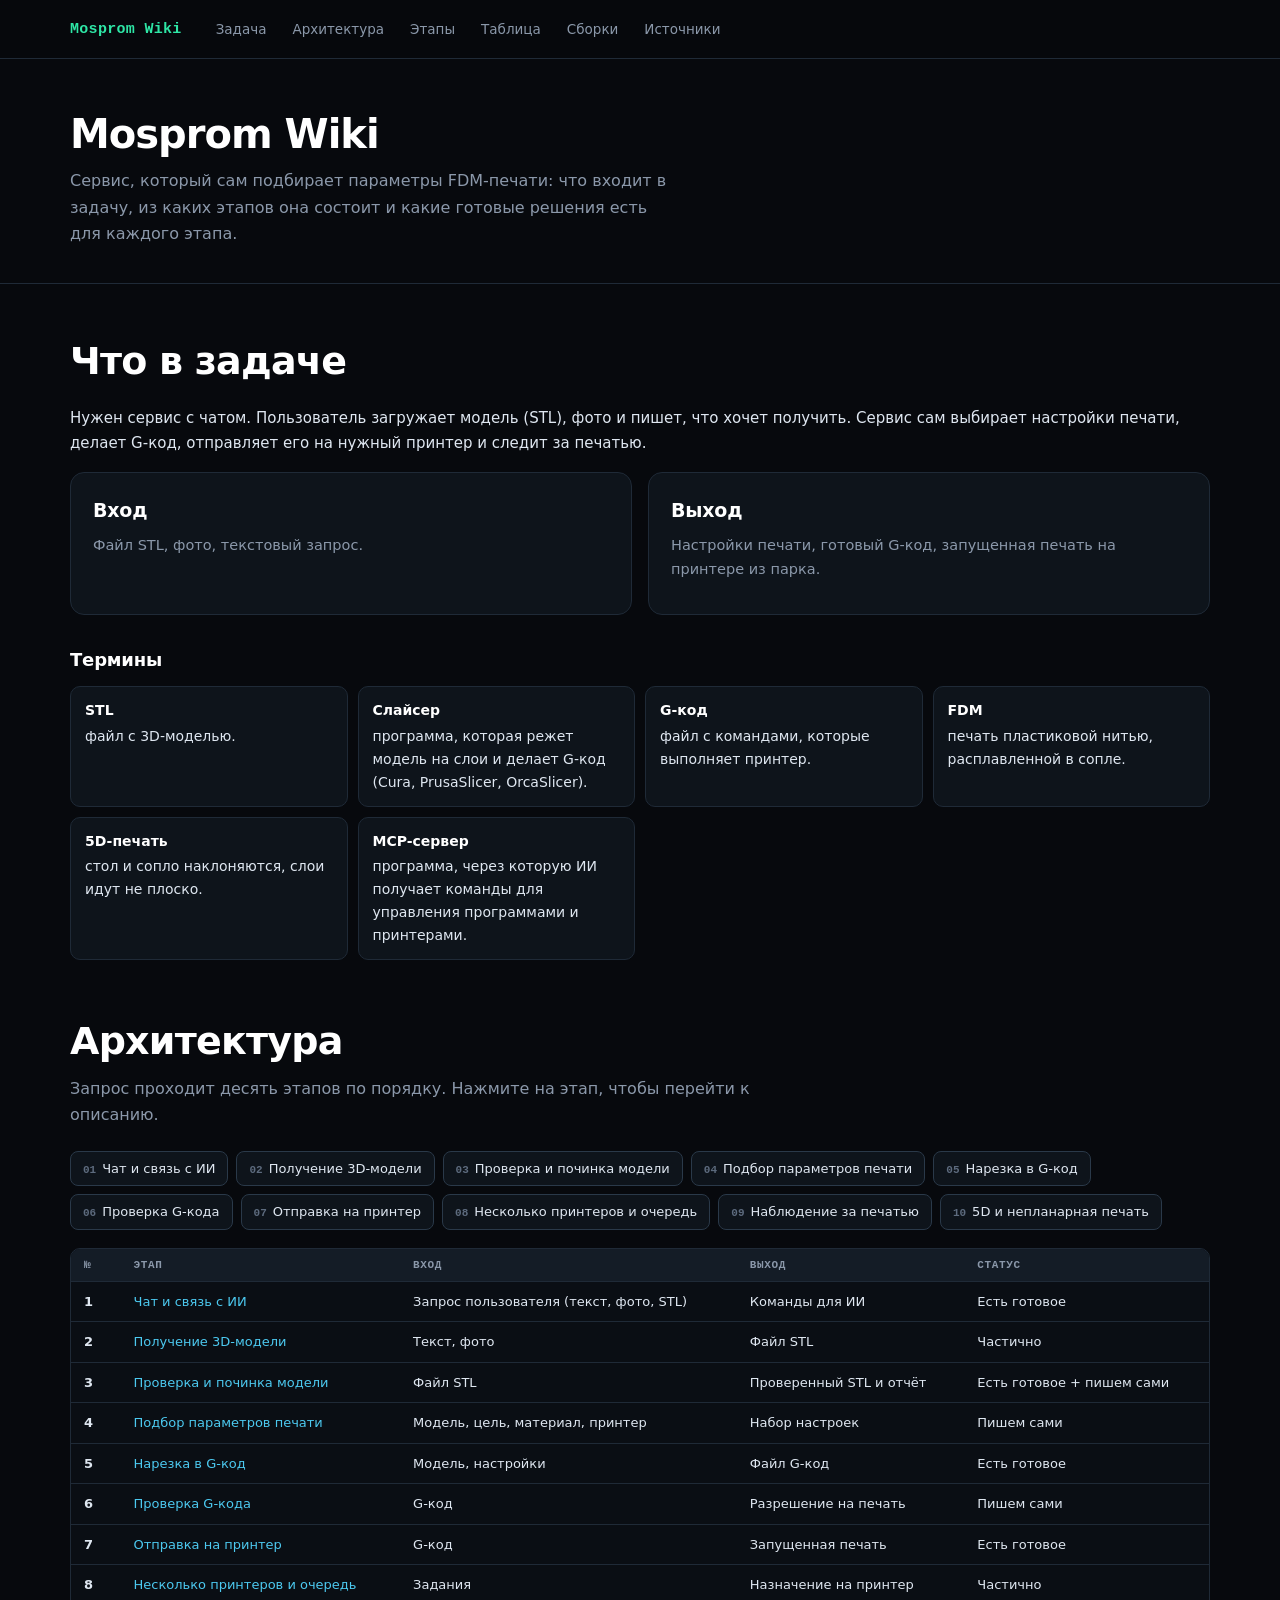
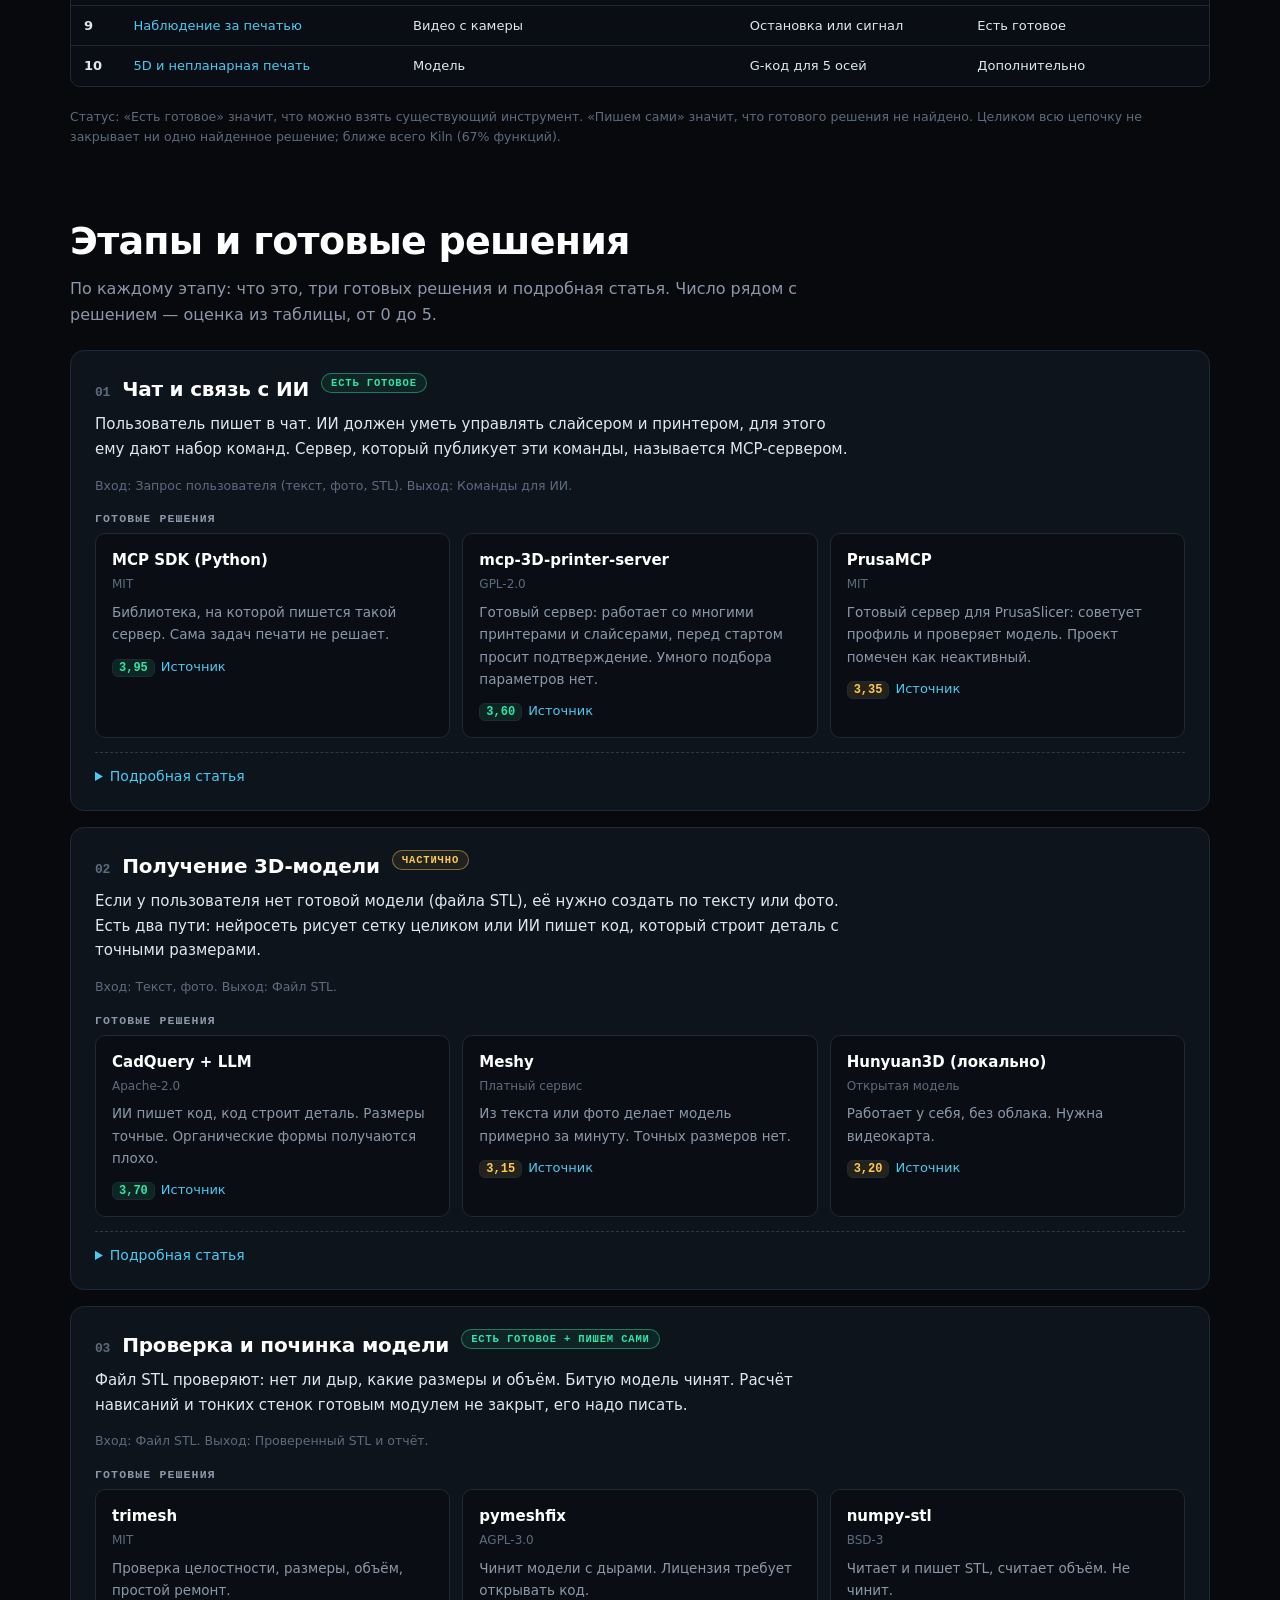
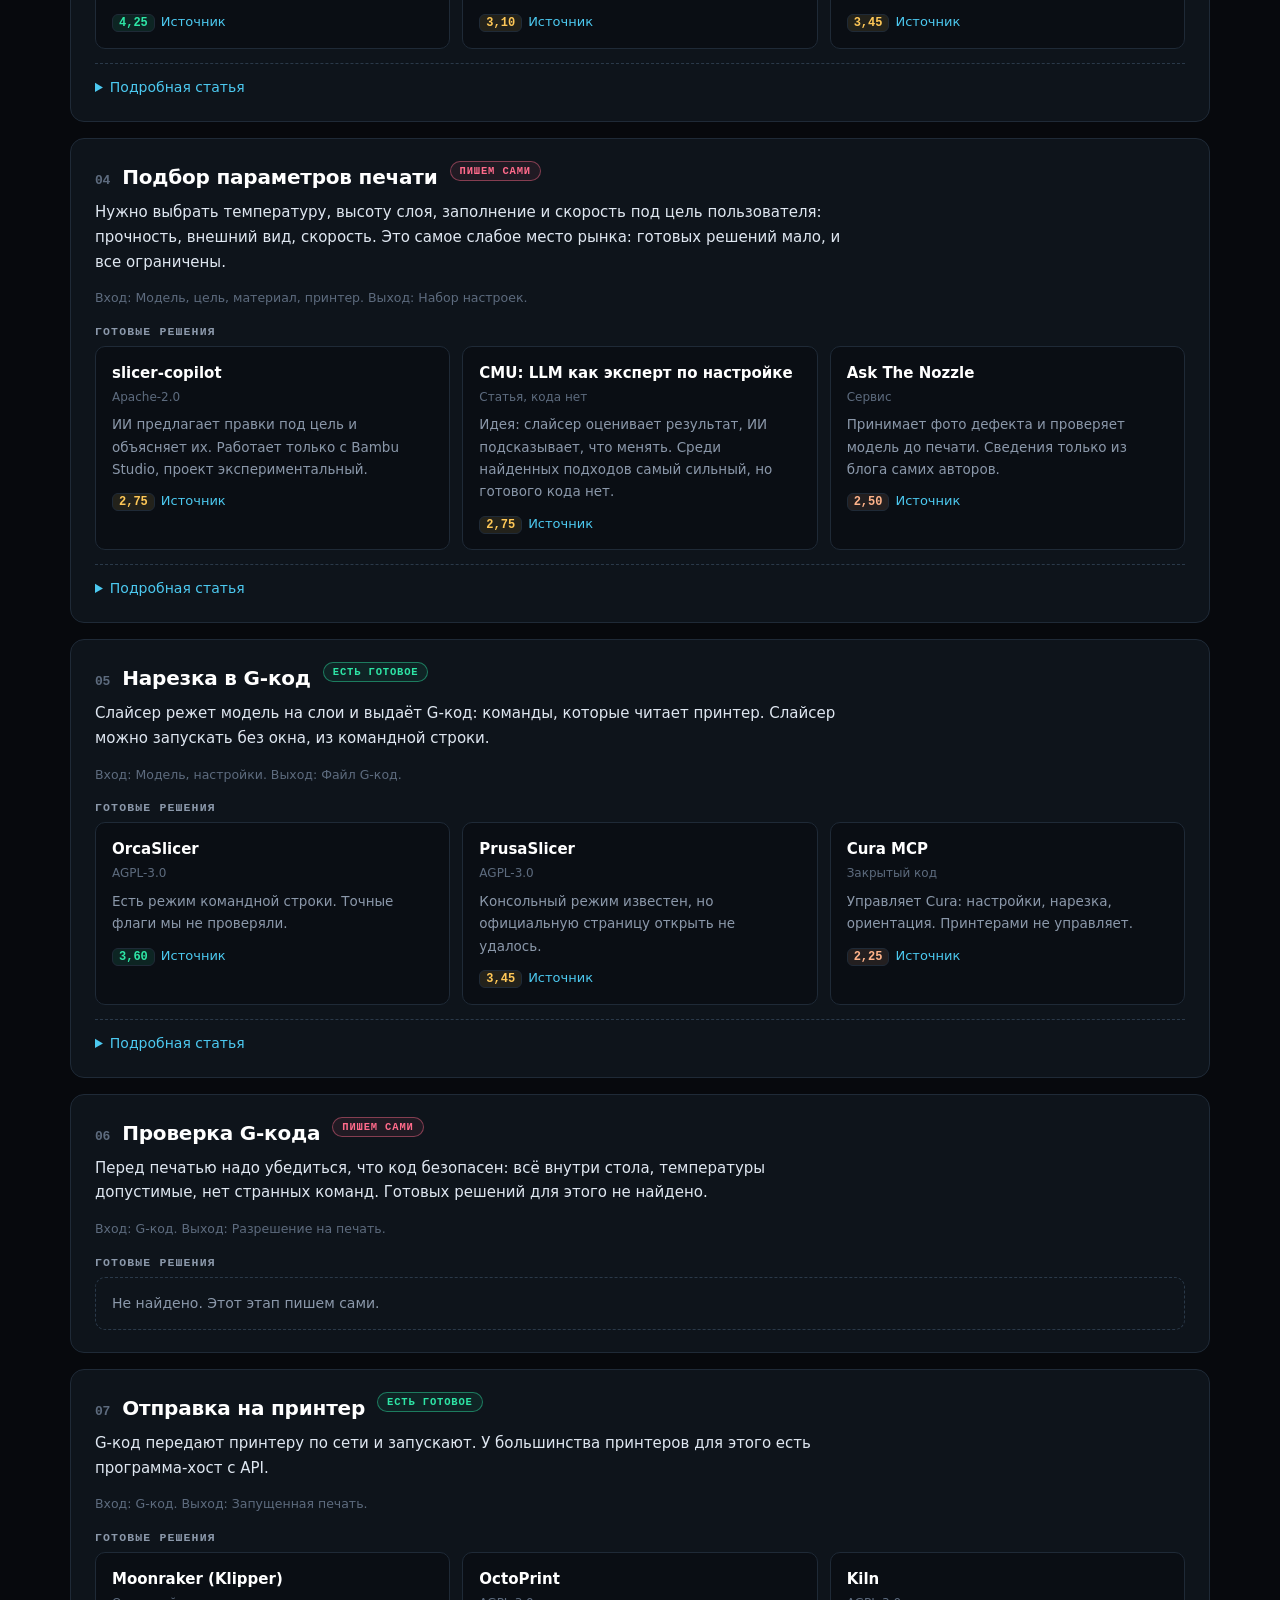
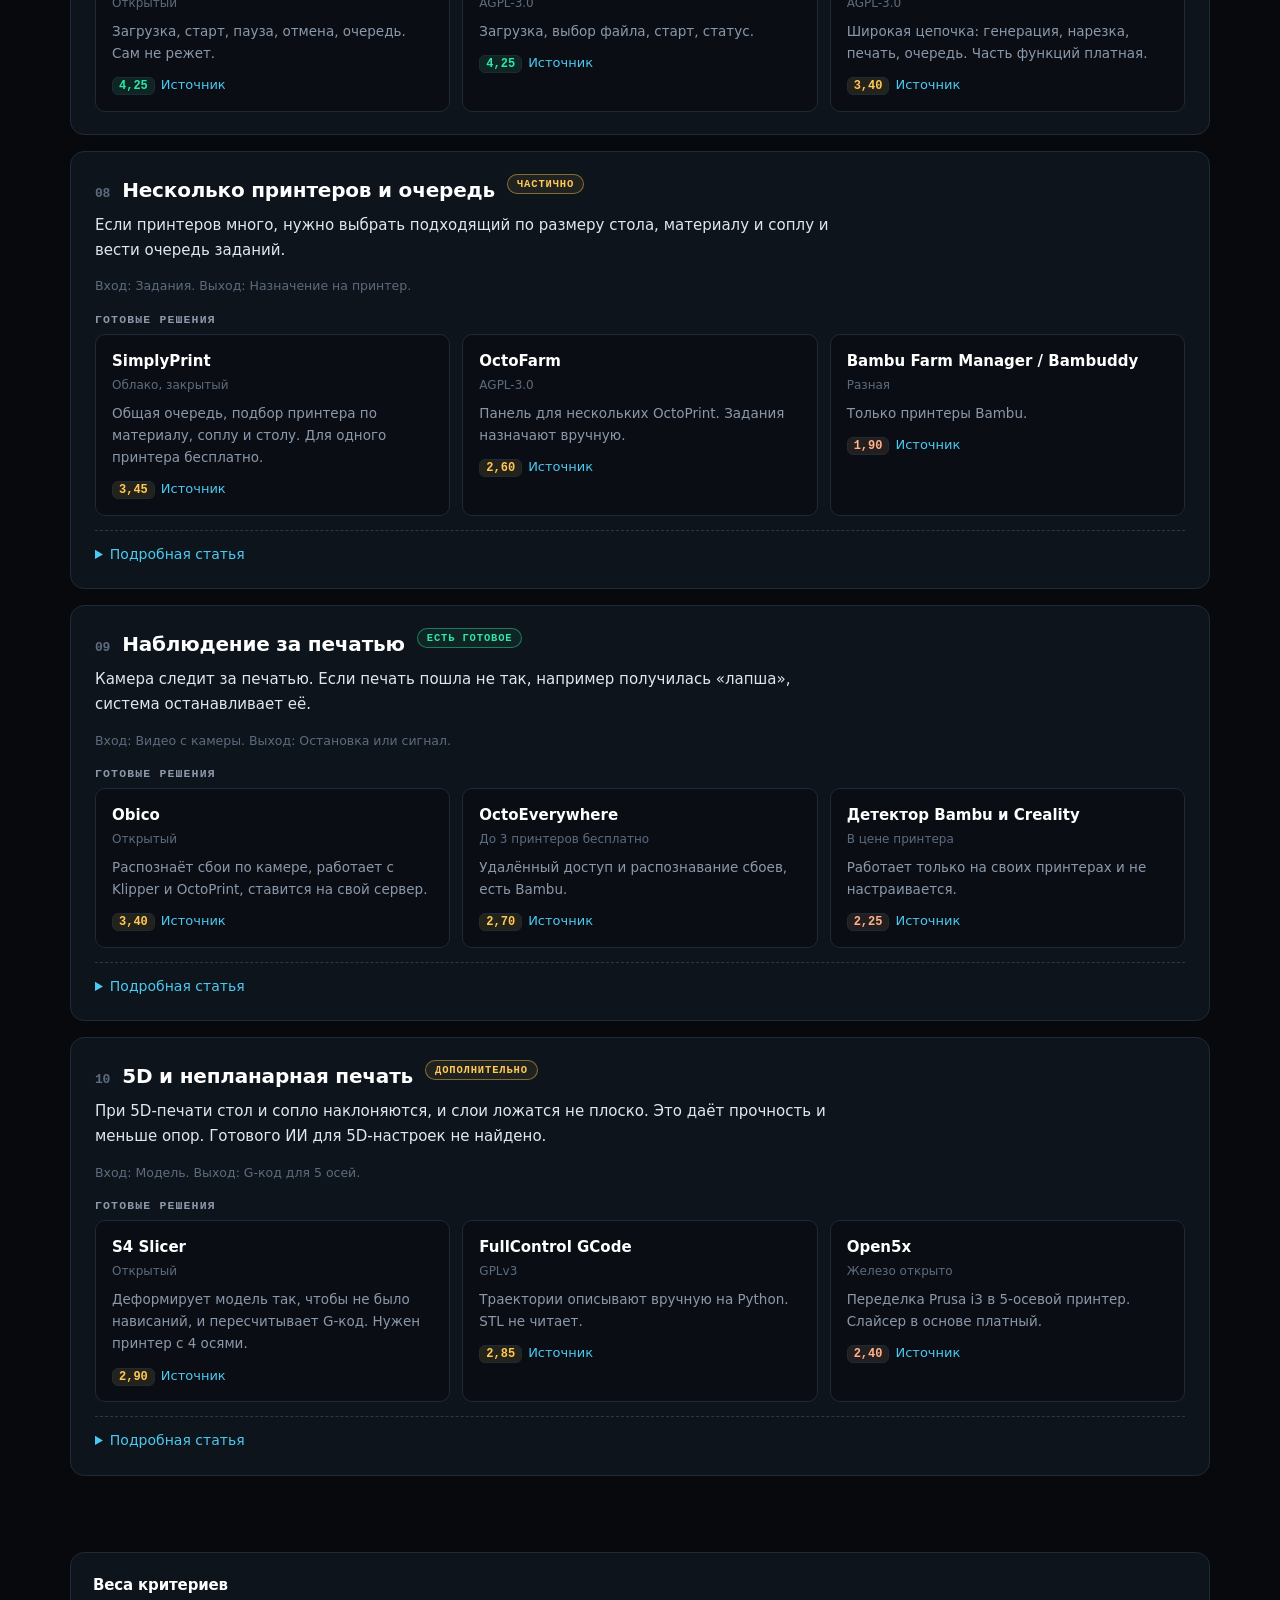
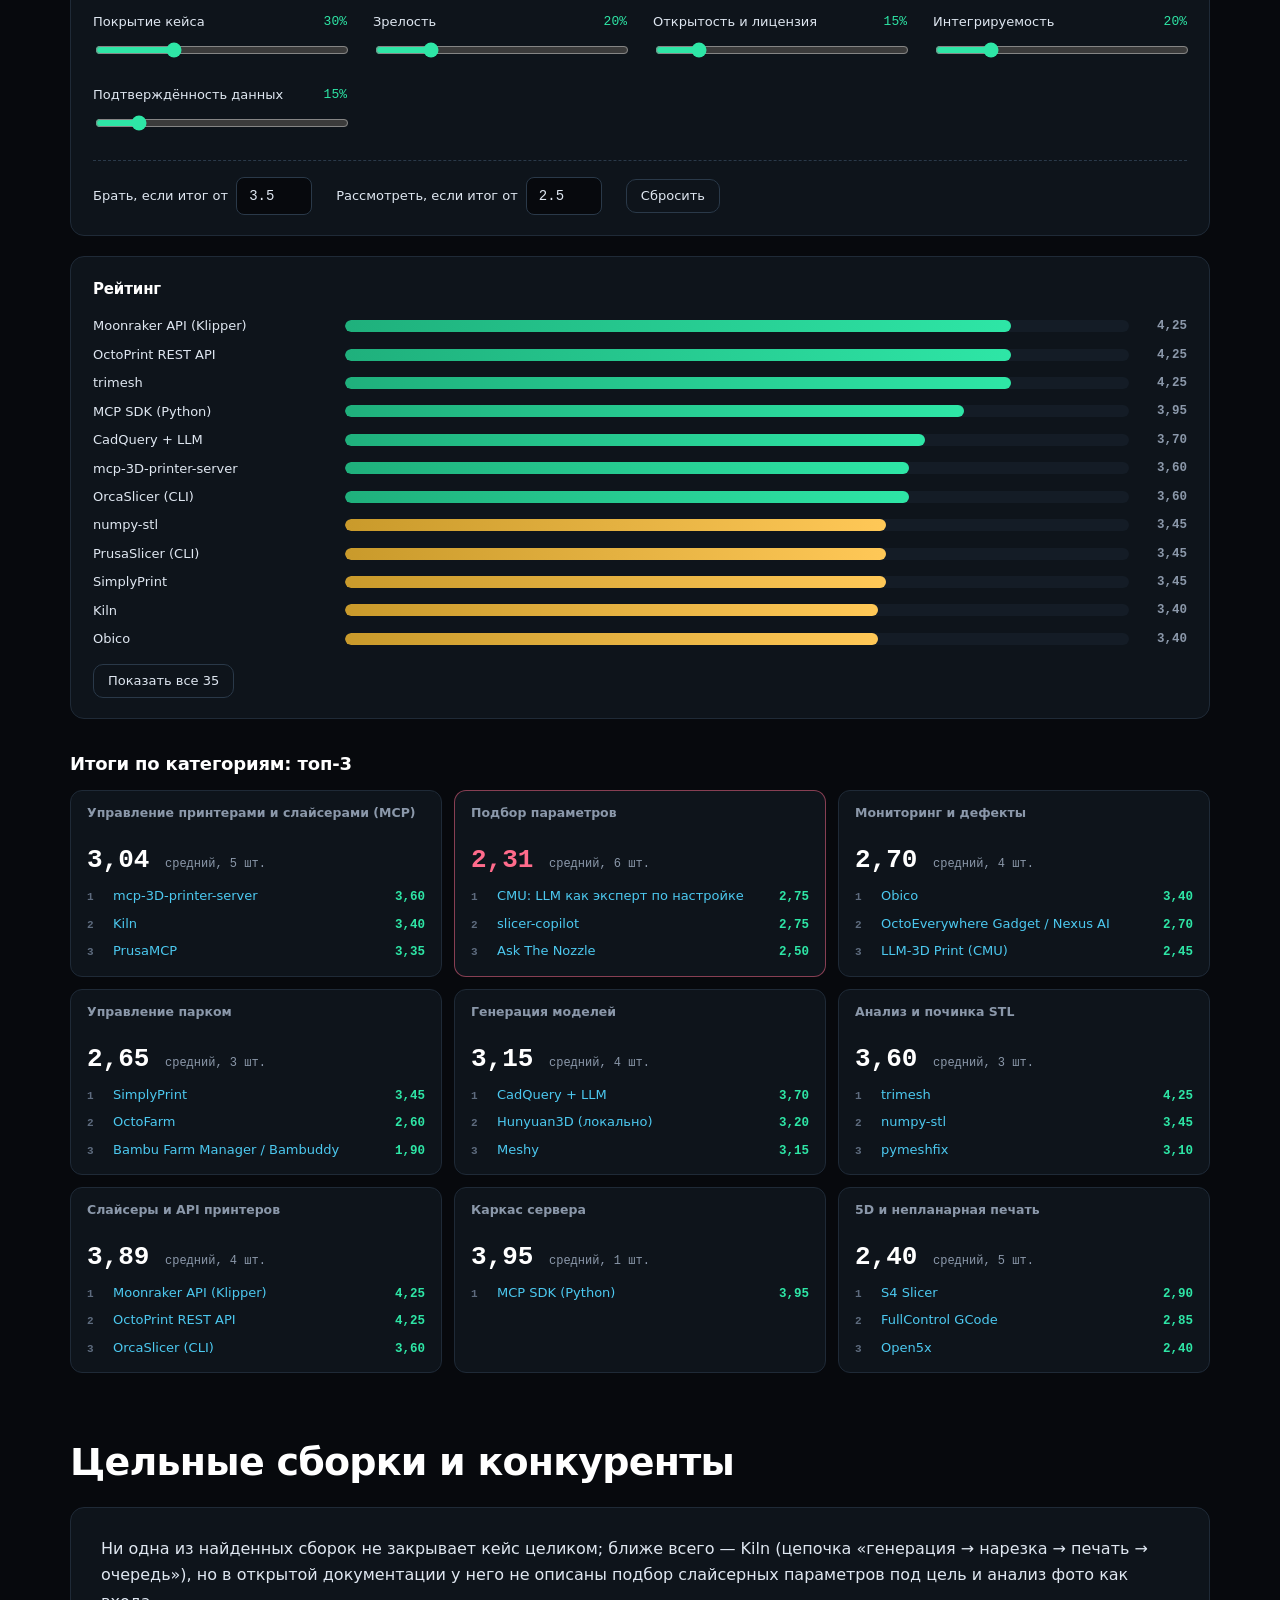
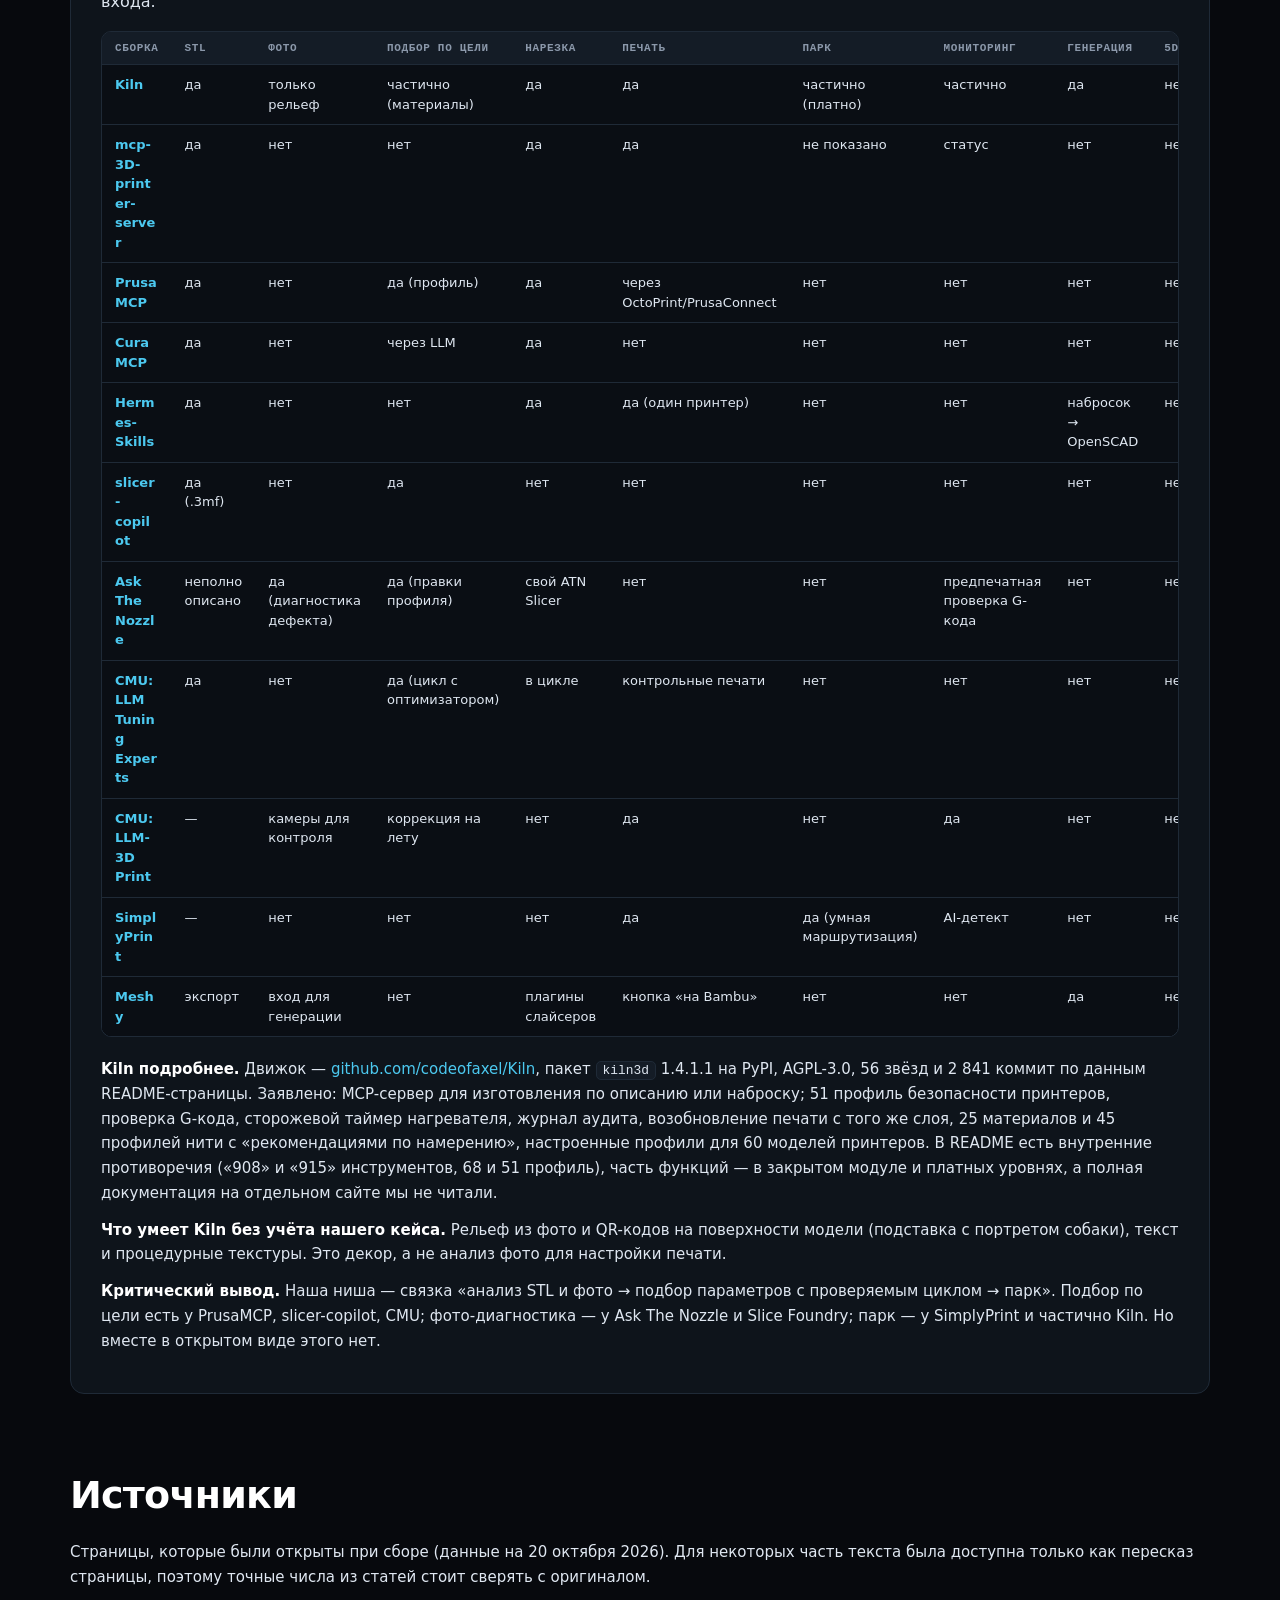
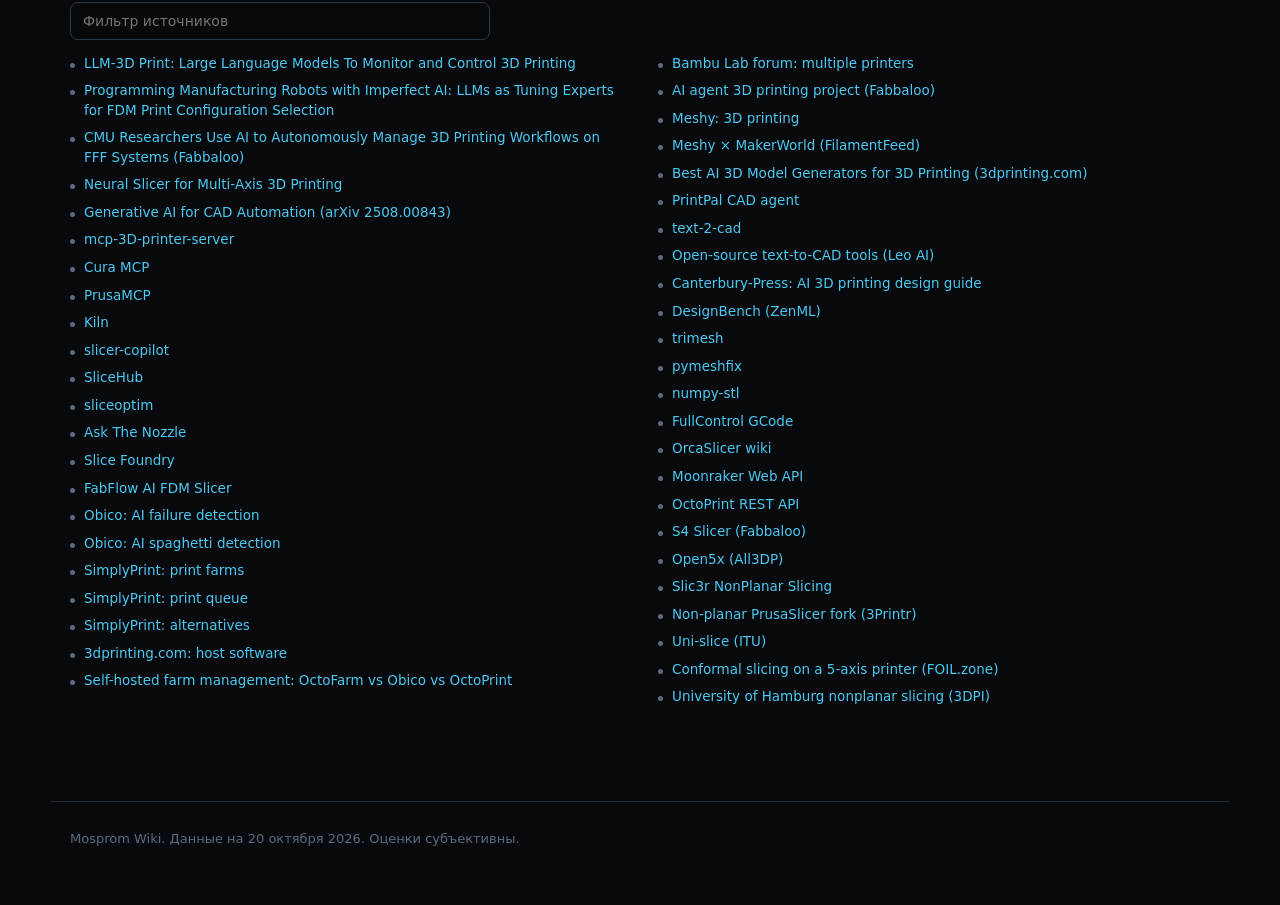
==== index.html @ bdfa7f0e "Add files via upload" ====
<!doctype html>
<html lang="ru"><head><meta charset="utf-8"><meta name="viewport" content="width=device-width,initial-scale=1">
<title>Mosprom Wiki</title>
<meta name="description" content="Mosprom Wiki: этапы ИИ-сервиса подбора параметров FDM-печати, готовые решения и сравнение.">
<meta name="theme-color" content="#07090d">
<link rel="icon" href="data:image/svg+xml,%3Csvg xmlns='http://www.w3.org/2000/svg' viewBox='0 0 32 32'%3E%3Crect width='32' height='32' rx='7' fill='%2307090d'/%3E%3Cpath d='M8 22l8-14 8 14z' fill='none' stroke='%232ee6a6' stroke-width='2.5'/%3E%3C/svg%3E">
<link rel="stylesheet" href="style.css"></head><body>
<a class="skip" href="#main">К содержимому</a>
<header class="top"><div class="top-in"><a class="logo" href="#top">Mosprom Wiki</a><nav aria-label="Разделы"><a href="#task">Задача</a><a href="#arch">Архитектура</a><a href="#stages">Этапы</a><a href="#compare">Таблица</a><a href="#builds">Сборки</a><a href="#sources">Источники</a></nav></div></header>
<div class="hero" id="top"><div class="hero-in"><h1>Mosprom Wiki</h1><p class="sub">Сервис, который сам подбирает параметры FDM-печати: что входит в задачу, из каких этапов она состоит и какие готовые решения есть для каждого этапа.</p></div></div>
<main id="main">
<section class="blk" id="task"><div class="sh"><h2>Что в задаче</h2></div>
<p>Нужен сервис с чатом. Пользователь загружает модель (STL), фото и пишет, что хочет получить. Сервис сам выбирает настройки печати, делает G-код, отправляет его на нужный принтер и следит за печатью.</p>
<div class="grid g2" style="margin:16px 0">
<div class="card"><h3>Вход</h3><p>Файл STL, фото, текстовый запрос.</p></div>
<div class="card"><h3>Выход</h3><p>Настройки печати, готовый G-код, запущенная печать на принтере из парка.</p></div></div>
<h3>Термины</h3>
<div class="terms"><div><b>STL</b>файл с 3D-моделью.</div><div><b>Слайсер</b>программа, которая режет модель на слои и делает G-код (Cura, PrusaSlicer, OrcaSlicer).</div><div><b>G-код</b>файл с командами, которые выполняет принтер.</div><div><b>FDM</b>печать пластиковой нитью, расплавленной в сопле.</div><div><b>5D-печать</b>стол и сопло наклоняются, слои идут не плоско.</div><div><b>MCP-сервер</b>программа, через которую ИИ получает команды для управления программами и принтерами.</div></div></section>
<section class="blk" id="arch"><div class="sh"><h2>Архитектура</h2><p>Запрос проходит десять этапов по порядку. Нажмите на этап, чтобы перейти к описанию.</p></div>
<div class="flow2"><a href="#s1"><span>01</span>Чат и связь с ИИ</a><a href="#s2"><span>02</span>Получение 3D-модели</a><a href="#s3"><span>03</span>Проверка и починка модели</a><a href="#s4"><span>04</span>Подбор параметров печати</a><a href="#s5"><span>05</span>Нарезка в G-код</a><a href="#s6"><span>06</span>Проверка G-кода</a><a href="#s7"><span>07</span>Отправка на принтер</a><a href="#s8"><span>08</span>Несколько принтеров и очередь</a><a href="#s9"><span>09</span>Наблюдение за печатью</a><a href="#s10"><span>10</span>5D и непланарная печать</a></div>
<div class="tw"><table><thead><tr><th>№</th><th>Этап</th><th>Вход</th><th>Выход</th><th>Статус</th></tr></thead><tbody><tr><td>1</td><td><a href="#s1">Чат и связь с ИИ</a></td><td>Запрос пользователя (текст, фото, STL)</td><td>Команды для ИИ</td><td class="st">Есть готовое</td></tr><tr><td>2</td><td><a href="#s2">Получение 3D-модели</a></td><td>Текст, фото</td><td>Файл STL</td><td class="st">Частично</td></tr><tr><td>3</td><td><a href="#s3">Проверка и починка модели</a></td><td>Файл STL</td><td>Проверенный STL и отчёт</td><td class="st">Есть готовое + пишем сами</td></tr><tr><td>4</td><td><a href="#s4">Подбор параметров печати</a></td><td>Модель, цель, материал, принтер</td><td>Набор настроек</td><td class="st">Пишем сами</td></tr><tr><td>5</td><td><a href="#s5">Нарезка в G-код</a></td><td>Модель, настройки</td><td>Файл G-код</td><td class="st">Есть готовое</td></tr><tr><td>6</td><td><a href="#s6">Проверка G-кода</a></td><td>G-код</td><td>Разрешение на печать</td><td class="st">Пишем сами</td></tr><tr><td>7</td><td><a href="#s7">Отправка на принтер</a></td><td>G-код</td><td>Запущенная печать</td><td class="st">Есть готовое</td></tr><tr><td>8</td><td><a href="#s8">Несколько принтеров и очередь</a></td><td>Задания</td><td>Назначение на принтер</td><td class="st">Частично</td></tr><tr><td>9</td><td><a href="#s9">Наблюдение за печатью</a></td><td>Видео с камеры</td><td>Остановка или сигнал</td><td class="st">Есть готовое</td></tr><tr><td>10</td><td><a href="#s10">5D и непланарная печать</a></td><td>Модель</td><td>G-код для 5 осей</td><td class="st">Дополнительно</td></tr></tbody></table></div>
<p class="hint">Статус: «Есть готовое» значит, что можно взять существующий инструмент. «Пишем сами» значит, что готового решения не найдено. Целиком всю цепочку не закрывает ни одно найденное решение; ближе всего Kiln (67% функций).</p></section>
<section class="blk" id="stages"><div class="sh"><h2>Этапы и готовые решения</h2><p>По каждому этапу: что это, три готовых решения и подробная статья. Число рядом с решением — оценка из таблицы, от 0 до 5.</p></div><article class="stage" id="s1"><h3><span class="n">01</span>Чат и связь с ИИ <span class="badge b-take">Есть готовое</span></h3><p class="what">Пользователь пишет в чат. ИИ должен уметь управлять слайсером и принтером, для этого ему дают набор команд. Сервер, который публикует эти команды, называется MCP-сервером.</p><p class="hint">Вход: Запрос пользователя (текст, фото, STL). Выход: Команды для ИИ.</p><h4>Готовые решения</h4><div class="sol"><div><b>MCP SDK (Python)</b><span class="lic">MIT</span><p>Библиотека, на которой пишется такой сервер. Сама задач печати не решает.</p><span class="sc sc4">3,95</span><a href="https://pypi.org/project/mcp/" target="_blank" rel="noopener noreferrer">Источник</a></div><div><b>mcp-3D-printer-server</b><span class="lic">GPL-2.0</span><p>Готовый сервер: работает со многими принтерами и слайсерами, перед стартом просит подтверждение. Умного подбора параметров нет.</p><span class="sc sc4">3,60</span><a href="https://mcpservers.org/ru/servers/DMontgomery40/mcp-3D-printer-server" target="_blank" rel="noopener noreferrer">Источник</a></div><div><b>PrusaMCP</b><span class="lic">MIT</span><p>Готовый сервер для PrusaSlicer: советует профиль и проверяет модель. Проект помечен как неактивный.</p><span class="sc sc3">3,35</span><a href="https://glama.ai/mcp/servers/Noosbai/PrusaMCP" target="_blank" rel="noopener noreferrer">Источник</a></div></div><details><summary>Подробная статья</summary><div class="art"><p>Готовые MCP-серверы уже умеют «дать ИИ руки»: запускать слайсер и командовать принтером. Решения о параметрах при этом принимает подключённая LLM, а не сам сервер (исключение — PrusaMCP с функцией рекомендации профиля).</p>
<div class="tw"><table>
<thead>
<tr>
<th>Проект</th>
<th>Что делает</th>
<th>Принтеры и слайсеры</th>
<th>Лицензия и зрелость</th>
</tr>
</thead>
<tbody>
<tr>
<td><a href="https://mcpservers.org/ru/servers/DMontgomery40/mcp-3D-printer-server" target="_blank" rel="noopener noreferrer">mcp-3D-printer-server</a></td>
<td>Инструменты: статус принтера, загрузка G-кода, старт и отмена печати, температура, <code>slice_stl</code>, <code>print_3mf</code>, простые правки STL (<code>scale_stl</code>, <code>lay_flat</code>). Перед стартом печати и нагревом требует подтверждения человека</td>
<td>OctoPrint, Klipper/Moonraker, Bambu Lab (больше всего проверен), PrusaLink, Duet, Repetier, Creality; PrusaSlicer, Slic3r, OrcaSlicer, CuraEngine, Bambu Studio</td>
<td>GPL-2.0, npm 1.2.12; тип принтера задаётся переменной, управление парком в описании не показано</td>
</tr>
<tr>
<td><a href="https://cdn.jsdelivr.net/gh/AuraFriday/cura_mcp@main/README.md" target="_blank" rel="noopener noreferrer">Cura MCP</a></td>
<td>Плагин, через который ИИ управляет Cura: загрузка и поворот моделей, настройки, нарезка, пакетная нарезка, сравнение времени, оптимизация ориентации, база истории печати. Есть сценарии с подтверждением</td>
<td>Только Cura (5.11+); принтер-бэкенды в README не перечислены</td>
<td>Проприетарная; требует отдельный MCP-Link; всё локально</td>
</tr>
<tr>
<td><a href="https://glama.ai/mcp/servers/Noosbai/PrusaMCP" target="_blank" rel="noopener noreferrer">PrusaMCP</a></td>
<td>17 инструментов: анализ сетки, проверка пригодности к печати, <code>recommend_profile</code> (по намерению, соплу, материалу с обоснованием каждой настройки), нарезка, постобработка G-кода, загрузка, обратная связь</td>
<td>Только PrusaSlicer; PLA, PETG, ABS, ASA, TPU, Nylon, PC; OctoPrint и PrusaConnect</td>
<td>MIT, v1.0.0 (февраль 2026); в каталоге помечен как неактивный (по пересказу); логика рекомендаций не раскрыта</td>
</tr>
<tr>
<td><a href="https://www.fabbaloo.com/news/ai-agent-3d-printing-project-shows-automated-printer-control" target="_blank" rel="noopener noreferrer">Hermes-Skills (Flashforge)</a></td>
<td>Навыки для агента Hermes: нарезка в OrcaSlicer, исправление проблем G-кода Flashforge, загрузка и запуск, учёт до 4 катушек; отдельный навык превращает наброски в OpenSCAD</td>
<td>Только Flashforge AD5X; один принтер, без очереди</td>
<td>Открытый, бесплатный, демо-проект (сентябрь 2026)</td>
</tr>
</tbody>
</table></div>
<p><strong>Как это устроено.</strong> Сервер публикует инструменты с описанием, LLM выбирает нужный и передаёт аргументы. Вызов <code>slice_stl</code> запускает консольный слайсер в фоне, а вызовы <code>start_print</code> и <code>get_printer_status</code> — API принтера (OctoPrint, Moonraker и др.). Нарезает модель именно слайсер; разные слайсеры дают разный G-код из-за разных алгоритмов и профилей.</p>
<p><strong>Что брать.</strong> <code>mcp-3D-printer-server</code> — база для связи с принтерами и слайсерами (но лицензия GPL: лучше запускать как отдельный сервис). PrusaMCP — пример того, как оформить рекомендацию профиля с объяснением. Cura MCP закрыт и привязан к рабочему столу — для серверной сборки не подходит.</p>
<p><strong>Ограничения.</strong> Автоматический подбор настроек под цель в этих серверах, кроме PrusaMCP, не описан; по печати на нескольких принтерах одновременно данных нет.</p></div></details></article><article class="stage" id="s2"><h3><span class="n">02</span>Получение 3D-модели <span class="badge b-part">Частично</span></h3><p class="what">Если у пользователя нет готовой модели (файла STL), её нужно создать по тексту или фото. Есть два пути: нейросеть рисует сетку целиком или ИИ пишет код, который строит деталь с точными размерами.</p><p class="hint">Вход: Текст, фото. Выход: Файл STL.</p><h4>Готовые решения</h4><div class="sol"><div><b>CadQuery + LLM</b><span class="lic">Apache-2.0</span><p>ИИ пишет код, код строит деталь. Размеры точные. Органические формы получаются плохо.</p><span class="sc sc4">3,70</span><a href="https://www.getleo.ai/blog/open-source-text-to-cad-tools-free" target="_blank" rel="noopener noreferrer">Источник</a></div><div><b>Meshy</b><span class="lic">Платный сервис</span><p>Из текста или фото делает модель примерно за минуту. Точных размеров нет.</p><span class="sc sc3">3,15</span><a href="https://www.meshy.ai/3d-printing" target="_blank" rel="noopener noreferrer">Источник</a></div><div><b>Hunyuan3D (локально)</b><span class="lic">Открытая модель</span><p>Работает у себя, без облака. Нужна видеокарта.</p><span class="sc sc3">3,20</span><a href="https://3dprinting.com/software-guides/ai-3d-model-generators/" target="_blank" rel="noopener noreferrer">Источник</a></div></div><details><summary>Подробная статья</summary><div class="art"><p>Есть два лагеря: меш-генераторы (быстрые, для фигурок, но без точных размеров) и «код → CAD» (LLM пишет OpenSCAD или CadQuery, точные размеры, но только простые детали). Для функциональных деталей подходит второй лагерь.</p>
<p><strong>Меш-генераторы (текст и фото → сетка)</strong></p>
<div class="tw"><table>
<thead>
<tr>
<th>Решение</th>
<th>Что умеет</th>
<th>Цена и лицензия</th>
<th>Заметки</th>
</tr>
</thead>
<tbody>
<tr>
<td><a href="https://www.meshy.ai/3d-printing" target="_blank" rel="noopener noreferrer">Meshy</a></td>
<td>Текст или фото → модель примерно за минуту; заявлены проверка герметичности и толщины стенок, авторемонт, разбиение крупных моделей, цвета для Bambu AMS; экспорт STL/3MF/OBJ; плагины для Bambu Studio, OrcaSlicer, Cura и др.</td>
<td>Бесплатные кредиты, платные планы (около $20/мес Pro по обзору); условия коммерческого использования в источниках противоречат друг другу</td>
<td>Маркетинг вендора; заявленные 97% проходят слайсер — цифра вендора</td>
</tr>
<tr>
<td><a href="https://filamentfeed.com/article/meshy-ai-text-to-3d-makerworld-june-2026" target="_blank" rel="noopener noreferrer">Bambu MakerWorld × Meshy</a></td>
<td>Описать объект или загрузить фото в браузере, получить модель за 30–60 с, скачать STL/3MF или отправить на принтер Bambu</td>
<td>Доступ из браузера</td>
<td>Масштаб произвольный, плохо для сопряжённых и подвижных деталей</td>
</tr>
<tr>
<td><a href="https://3dprinting.com/software-guides/ai-3d-model-generators/" target="_blank" rel="noopener noreferrer">Tripo, Rodin, Hunyuan3D, Sloyd, Luma Genie</a></td>
<td>Tripo: STL/3MF, около $12/мес при годовой оплате; Rodin: оплата за скачивание; Hunyuan3D — открытая, запускается локально на GPU; Sloyd — пресет для печати; Luma Genie — бесплатно, концепты</td>
<td>Цены приблизительные; бесплатные тарифы Meshy и Tripo — некоммерческие</td>
<td>Обзор отмечает: «почти ни одна не даёт модель без дочистки»: тонкие стенки, нет основания, масштаб произвольный</td>
</tr>
</tbody>
</table></div>
<p><strong>Код → CAD (LLM пишет скрипт модели)</strong></p>
<div class="tw"><table>
<thead>
<tr>
<th>Решение</th>
<th>Подход</th>
<th>Выход</th>
<th>Зрелость</th>
</tr>
</thead>
<tbody>
<tr>
<td><a href="https://printpal.io/resources/cad-agent-but-the-prompts-double" target="_blank" rel="noopener noreferrer">PrintPal CAD agent</a></td>
<td>Чат-агент пишет параметрический OpenSCAD (BOSL2, MCAD); заявлена проверка печатибельности</td>
<td>STL, 3MF, STEP</td>
<td>Промо-страница (2026-08-07), платный (кредиты); ограничения не названы</td>
</tr>
<tr>
<td><a href="https://github.com/roberto-ceraolo/text-2-cad" target="_blank" rel="noopener noreferrer">text-2-cad</a></td>
<td>LLM пишет OpenSCAD, необязательно RAG по документации</td>
<td>OpenSCAD-код</td>
<td>13 звёзд, 4 коммита; README: «наивная реализация», только простые формы</td>
</tr>
<tr>
<td><a href="https://zenml.io/llmops-database/llm-powered-3d-model-generation-for-3d-printing" target="_blank" rel="noopener noreferrer">DesignBench (разбор ZenML)</a></td>
<td>Несколько LLM (GPT-4o, Claude Sonnet 3.5, Llama 3.1 70B) параллельно пишут OpenSCAD</td>
<td>STL</td>
<td>Прототип 2024; автор называет пространственное мышление LLM «очень плохим»</td>
</tr>
<tr>
<td><a href="https://arxiv.org/html/2508.00843v1" target="_blank" rel="noopener noreferrer">Generative AI for CAD Automation (arXiv 2508.00843)</a></td>
<td>GPT-4 пишет скрипты FreeCAD, ошибки возвращаются в цикл исправления</td>
<td>FreeCAD-модели</td>
<td>10 тестов; простые и средние детали получаются, сложные с множеством ограничений — нет</td>
</tr>
<tr>
<td><a href="https://www.getleo.ai/blog/open-source-text-to-cad-tools-free" target="_blank" rel="noopener noreferrer">CadQuery, OpenSCAD, Zoo ML-CAD</a></td>
<td>CadQuery — BRep, экспорт STEP; OpenSCAD — CSG, STL; Zoo — прямое предсказание сетки, грубо по размерам</td>
<td>STEP, STL, сетка</td>
<td>Статья коммерческого вендора (Leo AI), выводы осторожно</td>
</tr>
<tr>
<td><a href="https://github.com/cplanow/Canterbury-Press/blob/main/docs/research/ai-3d-printing-design-guide.md" target="_blank" rel="noopener noreferrer">Canterbury-Press: руководство</a></td>
<td>Обзор подходов и правил проектирования FDM (нависания 45°, минимальная стенка 0,8 мм, зазор 0,2 мм на сторону)</td>
<td>—</td>
<td>Личный репозиторий, 1 звёзда; автор пишет, что готового конвейера OpenSCAD → P1S нет</td>
</tr>
<tr>
<td><a href="https://github.com/codeofaxel/Kiln" target="_blank" rel="noopener noreferrer">Kiln</a></td>
<td>Текст или набросок → генерация → проверка → нарезка → печать; провайдеры OpenSCAD и Meshy/Tripo/Stability/Gemini; фото только как рельеф на поверхности</td>
<td>STL, G-код</td>
<td>AGPL-3.0, без бенчмарков</td>
</tr>
</tbody>
</table></div>
<p><strong>Главный вывод.</strong> Для нашего проекта генерация — необязательный бонус: условие кейса даёт готовую STL. Если делать, то функциональные детали — через CadQuery или OpenSCAD с автоматической проверкой сетки, а фотореалистичные фигурки — через внешний сервис (Meshy, Tripo, Hunyuan3D).</p>
<p><strong>Ограничения.</strong> Ни один измеренный тест пригодности к печати не найден у меш-генераторов: цифры — вендорские. Для «код → CAD» сама проблема — слабое пространственное мышление LLM (в трёх источниках названо прямо). Статья с «69,3% точного совпадения» для Text-to-CadQuery упомянута в обзоре Canterbury, саму статью мы не читали.</p></div></details></article><article class="stage" id="s3"><h3><span class="n">03</span>Проверка и починка модели <span class="badge b-take">Есть готовое + пишем сами</span></h3><p class="what">Файл STL проверяют: нет ли дыр, какие размеры и объём. Битую модель чинят. Расчёт нависаний и тонких стенок готовым модулем не закрыт, его надо писать.</p><p class="hint">Вход: Файл STL. Выход: Проверенный STL и отчёт.</p><h4>Готовые решения</h4><div class="sol"><div><b>trimesh</b><span class="lic">MIT</span><p>Проверка целостности, размеры, объём, простой ремонт.</p><span class="sc sc4">4,25</span><a href="https://pypi.org/project/trimesh/" target="_blank" rel="noopener noreferrer">Источник</a></div><div><b>pymeshfix</b><span class="lic">AGPL-3.0</span><p>Чинит модели с дырами. Лицензия требует открывать код.</p><span class="sc sc3">3,10</span><a href="https://pypi.org/project/pymeshfix/" target="_blank" rel="noopener noreferrer">Источник</a></div><div><b>numpy-stl</b><span class="lic">BSD-3</span><p>Читает и пишет STL, считает объём. Не чинит.</p><span class="sc sc3">3,45</span><a href="https://pypi.org/project/numpy-stl/" target="_blank" rel="noopener noreferrer">Источник</a></div></div><details><summary>Подробная статья</summary><div class="art"><p>Для анализа геометрии и починки сетки есть зрелые библиотеки в открытом доступе; готового модуля «найти нависания, тонкие стенки, подбрать ориентацию» на базе этих библиотек нужно дописывать самим (частично это есть в PrusaMCP, Meshy, Cura MCP).</p>
<div class="tw"><table>
<thead>
<tr>
<th>Библиотека</th>
<th>Что умеет</th>
<th>Лицензия и версия</th>
<th>Ограничения</th>
</tr>
</thead>
<tbody>
<tr>
<td><a href="https://pypi.org/project/trimesh/" target="_blank" rel="noopener noreferrer">trimesh</a></td>
<td>Загрузка и анализ сеток: проверка <code>is_watertight</code>, объём и центр масс, разбиение на компоненты, срез плоскостью, простые исправления нормалей и небольших дыр, экспорт STL</td>
<td>MIT; 5.1.1; статус Beta</td>
<td>Ремонт только простых дефектов; булевы операции требуют Manifold3D или Blender</td>
</tr>
<tr>
<td><a href="https://pypi.org/project/pymeshfix/" target="_blank" rel="noopener noreferrer">pymeshfix</a></td>
<td>Ремонт «битых» сеток в единую замкнутую поверхность (обёртка MeshFix): <code>clean_from_file</code>, <code>MeshFix(v, f).repair()</code>, заполнение маленьких границ</td>
<td>0.18.1; лицензия: в метаданных AGPL-3.0, в README — GPLv3 с коммерческой лицензией; оба варианта «заразные»</td>
<td>Предполагает одно замкнутое тело; на CAD-сетках может дать грубый результат</td>
</tr>
<tr>
<td><a href="https://pypi.org/project/numpy-stl/" target="_blank" rel="noopener noreferrer">numpy-stl</a></td>
<td>Чтение и запись STL (бинарный и ASCII), повороты, смещения, массовые свойства (объём, центр тяжести)</td>
<td>BSD-3-Clause; по данным PyPI JSON версия 4.1.1 (страница проекта читалась как 4.0.1)</td>
<td>Нет проверки герметичности и ремонта</td>
</tr>
<tr>
<td><a href="https://pypi.org/project/fullcontrol/" target="_blank" rel="noopener noreferrer">FullControl GCode</a></td>
<td>Не слайсер и STL не читает: описываете траекторию в Python, получаете G-код</td>
<td>GPLv3; 0.1.2 (2025), один майнтейнер</td>
<td>Структура репозитория может меняться; подходит для произвольных траекторий, в том числе экспериментов с 5D</td>
</tr>
</tbody>
</table></div>
<p><strong>Главный вывод.</strong> Связка trimesh + pymeshfix закрывает проверку и починку; нависания, тонкие стенки и ориентацию считает ваш код поверх них. <strong>Внимание:</strong> pymeshfix имеет копилефт-лицензию (AGPL/GPL), для коммерческого закрытого продукта нужна коммерческая лицензия или другой ремонтер; для хакатона это не проблема.</p>
<p><strong>Что дописывать самим.</strong> Расчёт углов нависаний (через нормали граней в trimesh), поиск тонких стенок, оценку объёма поддержек и выбор ориентации перебором поворотов.</p></div></details></article><article class="stage" id="s4"><h3><span class="n">04</span>Подбор параметров печати <span class="badge b-own">Пишем сами</span></h3><p class="what">Нужно выбрать температуру, высоту слоя, заполнение и скорость под цель пользователя: прочность, внешний вид, скорость. Это самое слабое место рынка: готовых решений мало, и все ограничены.</p><p class="hint">Вход: Модель, цель, материал, принтер. Выход: Набор настроек.</p><h4>Готовые решения</h4><div class="sol"><div><b>slicer-copilot</b><span class="lic">Apache-2.0</span><p>ИИ предлагает правки под цель и объясняет их. Работает только с Bambu Studio, проект экспериментальный.</p><span class="sc sc3">2,75</span><a href="https://github.com/pfrankov/slicer-copilot" target="_blank" rel="noopener noreferrer">Источник</a></div><div><b>CMU: LLM как эксперт по настройке</b><span class="lic">Статья, кода нет</span><p>Идея: слайсер оценивает результат, ИИ подсказывает, что менять. Среди найденных подходов самый сильный, но готового кода нет.</p><span class="sc sc3">2,75</span><a href="https://arxiv.org/html/2603.22118v1" target="_blank" rel="noopener noreferrer">Источник</a></div><div><b>Ask The Nozzle</b><span class="lic">Сервис</span><p>Принимает фото дефекта и проверяет модель до печати. Сведения только из блога самих авторов.</p><span class="sc sc2">2,50</span><a href="https://askthenozzle.com/blog/ai-3d-printing-assistant-chat-what-actually-works-and-whats-just-hype/" target="_blank" rel="noopener noreferrer">Источник</a></div></div><details><summary>Подробная статья</summary><div class="art"><p>Это главное «белое пятно» рынка: есть три подхода (правила, одноразовый ответ LLM, цикл «слайсер оценивает — LLM корректирует»), но все готовые реализации привязаны к одному слайсеру, а фото как вход есть только у коммерческих сервисов.</p>
<div class="tw"><table>
<thead>
<tr>
<th>Решение</th>
<th>Как подбирает</th>
<th>Вход</th>
<th>Слайсер</th>
<th>Зрелость</th>
</tr>
</thead>
<tbody>
<tr>
<td><a href="https://arxiv.org/html/2603.22118v1" target="_blank" rel="noopener noreferrer">LLMs as Tuning Experts (CMU, 2026)</a></td>
<td>Слайсер прогоняется в цикле, выдаёт оценку (время, стоимость пластика, штраф за качество) и диагностику; LLM выбирает одну проблему и предлагает правки; байесовская оптимизация настраивает ориентацию и 13 параметров</td>
<td>LLM видит только диагностику и список допустимых правок, не геометрию</td>
<td>Слайсер (какой именно, не уточнено), печать на Prusa i3 MK3S</td>
<td>Исследование; на 100 деталях Thingi10k лучшая конфигурация в 78% случаев против 15% «вероятных провалов» у чат-базовых моделей (по пересказу); код не найден</td>
</tr>
<tr>
<td><a href="https://github.com/pfrankov/slicer-copilot" target="_blank" rel="noopener noreferrer">slicer-copilot</a></td>
<td>LLM по цели (баланс, прочность, качество, скорость, своя) предлагает правки настроек с пояснением причин; есть <code>--dry-run</code></td>
<td><code>.3mf</code> Bambu Studio, цель, заметки; в LLM уходит сводка и превью пластины</td>
<td>Только Bambu Studio</td>
<td>Apache-2.0, экспериментальный, 12 звёзд, 7 коммитов</td>
</tr>
<tr>
<td><a href="https://glama.ai/mcp/servers/Noosbai/PrusaMCP" target="_blank" rel="noopener noreferrer">PrusaMCP <code>recommend_profile</code></a></td>
<td>Рекомендация профиля по намерению, соплу, материалу и анализу сетки; с обоснованием, опирается на базу знаний и лимиты скорости материалов</td>
<td>STL/3MF, намерение, материал</td>
<td>Только PrusaSlicer</td>
<td>MIT, v1.0.0; эвристики не раскрыты</td>
</tr>
<tr>
<td><a href="https://hcie.csail.mit.edu/research/slicehub/slicehub.html" target="_blank" rel="noopener noreferrer">SliceHub (MIT CSAIL)</a></td>
<td>Заранее оценивает время и расход материала при 16 профилях слоя × 16 масштабах; нарезает 10% и досчитывает полиномом; показывает компромиссы в Cura</td>
<td>STL, принтер, материал, границы времени/материала</td>
<td>Cura 3.6 plugin</td>
<td>Прототип; без LLM, без проверки успеха печати</td>
</tr>
<tr>
<td><a href="https://cdn.jsdelivr.net/gh/AuraFriday/cura_mcp@main/README.md" target="_blank" rel="noopener noreferrer">Cura MCP</a></td>
<td>Нет встроенной логики подбора: LLM сама меняет настройки Cura; встроены ориентация и сравнение времени</td>
<td>Ввод пользователя</td>
<td>Cura</td>
<td>Проприетарный</td>
</tr>
</tbody>
</table></div>
<p><strong>Что отличает сильный подход.</strong> Работа CMU не просит LLM «угадать» числа: проверяемый слайсер даёт объективную оценку, LLM объясняет направление поиска, а оптимизатор подбирает значения. Именно это лучший прототип архитектуры для нашего модуля подбора.</p>
<p><strong>Ограничения.</strong> В CMU оценка «качества» — эвристика, физическая проверка качественная, только некоторые параметры тюнятся. Фото как вход для подбора есть только в коммерческих веб-сервисах ниже и сводится к диагностике уже дефектной печати.</p>
<p><strong>Дополнительные решения (в основном маркетинговые страницы, метод не раскрыт).</strong></p>
<div class="tw"><table>
<thead>
<tr>
<th>Решение</th>
<th>Что делает</th>
<th>Вход</th>
<th>Деньги и лицензия</th>
<th>Ограничения</th>
</tr>
</thead>
<tbody>
<tr>
<td><a href="https://askthenozzle.com/blog/ai-3d-printing-assistant-chat-what-actually-works-and-whats-just-hype/" target="_blank" rel="noopener noreferrer">Ask The Nozzle</a></td>
<td>Комплект: Diagnose (зрение по фото дефекта + данные принтера и филамента → правки настроек), Pre-flight (правиловая проверка G-кода), чат на базе случаев, вывод <code>.ini</code>-патчей для PrusaSlicer и OrcaSlicer и собственный ATN Slicer (форк OrcaSlicer, AGPLv3)</td>
<td>Фото, описание проблемы, принтер, филамент</td>
<td>Кредиты, 30 бесплатных при регистрации</td>
<td>Статья — блог самого вендора; авторы признают нестабильную точность, перекос в сторону Cura/Ender 3 и слабость на новых случаях</td>
</tr>
<tr>
<td><a href="https://slicefoundry.com/" target="_blank" rel="noopener noreferrer">Slice Foundry</a></td>
<td>Генератор «оптимизированных» профилей для Cura, Orca, Flash Studio, Prusa, Bambu; «Fix My Print»</td>
<td>Фото, описание, файл настроек</td>
<td>Цены и лицензия не указаны</td>
<td>Маркетинг, метод не раскрыт</td>
</tr>
<tr>
<td><a href="https://www.fabflow.app/labs/ai-fdm-slicer" target="_blank" rel="noopener noreferrer">FabFlow AI FDM Slicer</a></td>
<td>Онлайн-нарезка с «автоматическими настройками» и оценкой времени и пластика</td>
<td>STL, 3MF, OBJ; профили Bambu Studio</td>
<td>Бесплатно</td>
<td>Не раскрыто, как выбираются параметры; только метаданные страницы</td>
</tr>
<tr>
<td><a href="https://pypi.org/project/sliceoptim" target="_blank" rel="noopener noreferrer">sliceoptim</a></td>
<td>Байесовская оптимизация (гауссовский процесс) по оценкам качества от пользователя и оценкам времени; без LLM</td>
<td>Границы параметров, оценки</td>
<td>Apache-2.0, 0.1.2 (август 2021), бета, один автор</td>
<td>Работает через Slic3r (libslic3r), тесты только на Linux; есть предупреждение о физическом риске</td>
</tr>
</tbody>
</table></div>
<p>Страницы minimal3dp.com (OrcaSlicer Expert Assistant) и curaslicers.com запрещают автоматическое чтение, их методы не проверялись.</p></div></details></article><article class="stage" id="s5"><h3><span class="n">05</span>Нарезка в G-код <span class="badge b-take">Есть готовое</span></h3><p class="what">Слайсер режет модель на слои и выдаёт G-код: команды, которые читает принтер. Слайсер можно запускать без окна, из командной строки.</p><p class="hint">Вход: Модель, настройки. Выход: Файл G-код.</p><h4>Готовые решения</h4><div class="sol"><div><b>OrcaSlicer</b><span class="lic">AGPL-3.0</span><p>Есть режим командной строки. Точные флаги мы не проверяли.</p><span class="sc sc4">3,60</span><a href="https://www.orcaslicer.com/wiki/index.html" target="_blank" rel="noopener noreferrer">Источник</a></div><div><b>PrusaSlicer</b><span class="lic">AGPL-3.0</span><p>Консольный режим известен, но официальную страницу открыть не удалось.</p><span class="sc sc3">3,45</span><a href="https://help.prusa3d.com/article/command-line-interface_328445" target="_blank" rel="noopener noreferrer">Источник</a></div><div><b>Cura MCP</b><span class="lic">Закрытый код</span><p>Управляет Cura: настройки, нарезка, ориентация. Принтерами не управляет.</p><span class="sc sc2">2,25</span><a href="https://cdn.jsdelivr.net/gh/AuraFriday/cura_mcp@main/README.md" target="_blank" rel="noopener noreferrer">Источник</a></div></div><details><summary>Подробная статья</summary><div class="art"><p>Нарезать модель можно без окна слайсера, а отправить G-код — через HTTP API хоста; только точные флаги командной строки нужно сверять на установленной версии.</p>
<div class="tw"><table>
<thead>
<tr>
<th>Инструмент</th>
<th>Как работать без окна</th>
<th>Проверено</th>
</tr>
</thead>
<tbody>
<tr>
<td><a href="https://www.orcaslicer.com/wiki/index.html" target="_blank" rel="noopener noreferrer">OrcaSlicer</a></td>
<td>AGPL-3.0; в вики есть раздел CLI (Mode, Actions, Transform, Misc); отправка заданий на Klipper, PrusaLink, OctoPrint</td>
<td>Флаги не читали</td>
</tr>
<tr>
<td>PrusaSlicer</td>
<td>Консольный режим известен, но официальная страница не открылась</td>
<td>Не проверено</td>
</tr>
<tr>
<td><a href="https://moonraker.readthedocs.io/en/latest/web_api/" target="_blank" rel="noopener noreferrer">Moonraker</a></td>
<td>Moonraker не режет, принимает G-код: <code>POST /server/files/upload</code> (параметр <code>print=true</code> запускает печать), <code>POST /printer/print/start</code>, <code>/pause</code>, <code>/resume</code>, <code>/cancel</code>; очередь заданий — <code>/server/job_queue/*</code>; авторизация <code>X-Api-Key</code> или JWT</td>
<td>Старт и загрузка — дословно, очередь — из пересказа</td>
</tr>
<tr>
<td><a href="https://docs.octoprint.org/en/main/api/" target="_blank" rel="noopener noreferrer">OctoPrint</a></td>
<td><code>POST /api/files/local</code> — загрузка (<code>select</code>, <code>print</code>); <code>POST /api/job</code> с <code>{"command":"start"}</code>; <code>GET /api/job</code> — статус; нарезка через плагин слайсера (в документации «единственный поддерживаемый» — Cura); авторизация <code>X-Api-Key</code></td>
<td>Дословно</td>
</tr>
<tr>
<td>Bambu Lab, PrusaLink, Duet</td>
<td>Есть собственные протоколы; поддерживаются через mcp-3D-printer-server и Kiln</td>
<td>Не читали</td>
</tr>
</tbody>
</table></div></div></details></article><article class="stage" id="s6"><h3><span class="n">06</span>Проверка G-кода <span class="badge b-own">Пишем сами</span></h3><p class="what">Перед печатью надо убедиться, что код безопасен: всё внутри стола, температуры допустимые, нет странных команд. Готовых решений для этого не найдено.</p><p class="hint">Вход: G-код. Выход: Разрешение на печать.</p><h4>Готовые решения</h4><div class="none">Не найдено. Этот этап пишем сами.</div></article><article class="stage" id="s7"><h3><span class="n">07</span>Отправка на принтер <span class="badge b-take">Есть готовое</span></h3><p class="what">G-код передают принтеру по сети и запускают. У большинства принтеров для этого есть программа-хост с API.</p><p class="hint">Вход: G-код. Выход: Запущенная печать.</p><h4>Готовые решения</h4><div class="sol"><div><b>Moonraker (Klipper)</b><span class="lic">Открытый</span><p>Загрузка, старт, пауза, отмена, очередь. Сам не режет.</p><span class="sc sc4">4,25</span><a href="https://moonraker.readthedocs.io/en/latest/web_api/" target="_blank" rel="noopener noreferrer">Источник</a></div><div><b>OctoPrint</b><span class="lic">AGPL-3.0</span><p>Загрузка, выбор файла, старт, статус.</p><span class="sc sc4">4,25</span><a href="https://docs.octoprint.org/en/main/api/" target="_blank" rel="noopener noreferrer">Источник</a></div><div><b>Kiln</b><span class="lic">AGPL-3.0</span><p>Широкая цепочка: генерация, нарезка, печать, очередь. Часть функций платная.</p><span class="sc sc3">3,40</span><a href="https://github.com/codeofaxel/Kiln" target="_blank" rel="noopener noreferrer">Источник</a></div></div></article><article class="stage" id="s8"><h3><span class="n">08</span>Несколько принтеров и очередь <span class="badge b-part">Частично</span></h3><p class="what">Если принтеров много, нужно выбрать подходящий по размеру стола, материалу и соплу и вести очередь заданий.</p><p class="hint">Вход: Задания. Выход: Назначение на принтер.</p><h4>Готовые решения</h4><div class="sol"><div><b>SimplyPrint</b><span class="lic">Облако, закрытый</span><p>Общая очередь, подбор принтера по материалу, соплу и столу. Для одного принтера бесплатно.</p><span class="sc sc3">3,45</span><a href="https://simplyprint.io/print-farms" target="_blank" rel="noopener noreferrer">Источник</a></div><div><b>OctoFarm</b><span class="lic">AGPL-3.0</span><p>Панель для нескольких OctoPrint. Задания назначают вручную.</p><span class="sc sc3">2,60</span><a href="https://www.pistack.xyz/posts/2026-06-06-self-hosted-3d-printer-farm-management-octofarm-obico-octoprint/" target="_blank" rel="noopener noreferrer">Источник</a></div><div><b>Bambu Farm Manager / Bambuddy</b><span class="lic">Разная</span><p>Только принтеры Bambu.</p><span class="sc sc2">1,90</span><a href="https://simplyprint.io/alternatives" target="_blank" rel="noopener noreferrer">Источник</a></div></div><details><summary>Подробная статья</summary><div class="art"><p>Единственный найденный продукт с автоматическим подбором принтера под задачу — SimplyPrint (облачный, платный, с REST API и MCP-сервером по заявлению вендора); открытые альтернативы либо управляют принтерами вручную, либо ограничены одним брендом.</p>
<div class="tw"><table>
<thead>
<tr>
<th>Решение</th>
<th>Что умеет</th>
<th>Принтеры</th>
<th>Деньги и открытость</th>
<th>Заметки</th>
</tr>
</thead>
<tbody>
<tr>
<td><a href="https://simplyprint.io/print-farms" target="_blank" rel="noopener noreferrer">SimplyPrint</a></td>
<td>Общая очередь, запуск следующего задания одним кликом, AutoPrint, «умная маршрутизация» (задание попадает на принтер с нужным материалом, соплом и столом), права команды, техобслуживание, REST API + webhooks, Zapier/n8n, MCP-сервер, AI-детект сбоев</td>
<td>130+ брендов, 610+ моделей (Bambu, Klipper, Prusa и др.)</td>
<td>Облако, бесплатно для 1 принтера, очередь на Pro и выше; цены не проверялись</td>
<td>Подбор работает на тегах, которые задаёт пользователь; маркетинговая страница самого вендора</td>
</tr>
<tr>
<td><a href="https://www.pistack.xyz/posts/2026-06-06-self-hosted-3d-printer-farm-management-octofarm-obico-octoprint/" target="_blank" rel="noopener noreferrer">OctoFarm</a></td>
<td>Панель нескольких OctoPrint, ручное назначение заданий</td>
<td>OctoPrint (Marlin, Klipper, RepRapFirmware и др.)</td>
<td>Бесплатно, AGPL-3.0, самохостинг</td>
<td>Замедляется примерно свыше 12 принтеров; SimplyPrint пишет, что последний релиз был в 2022 году (слова конкурента)</td>
</tr>
<tr>
<td><a href="https://www.pistack.xyz/posts/2026-06-06-self-hosted-3d-printer-farm-management-octofarm-obico-octoprint/" target="_blank" rel="noopener noreferrer">Obico Server</a></td>
<td>Детект сбоев плюс очередь; в таблице статьи названа «автоматической», без подробностей</td>
<td>OctoPrint, Klipper, Bambu</td>
<td>Бесплатно при самохостинге</td>
<td>Статья с партнёрскими ссылками; для GPU-режима нужна видеокарта</td>
</tr>
<tr>
<td>3DPrinterOS, AstroPrint, Printago</td>
<td>Очереди, расписание, многопользовательский доступ (по 3dprinting.com); Printago, по данным SimplyPrint, — автоматизация заказов Etsy/Shopify</td>
<td>—</td>
<td>—</td>
<td>Подробно не читали; AstroPrint по словам SimplyPrint перезапускается у новых владельцев</td>
</tr>
<tr>
<td>Bambu Farm Manager, Bambuddy, Printerhive</td>
<td>Флот для Bambu: Farm Manager — бесплатный, только Windows и LAN; Bambuddy — открытый самохостинг; Printerhive — до 30 принтеров с калькулятором заказов</td>
<td>Bambu</td>
<td>Разное</td>
<td>Описания — словами SimplyPrint</td>
</tr>
<tr>
<td>Kiln</td>
<td><code>kiln print *.gcode --queue</code>; парк — в платном уровне Business</td>
<td>OctoPrint, Moonraker, Bambu и др.</td>
<td>AGPL-3.0 + платные уровни</td>
<td>Выбор принтера по материалу в README не описан</td>
</tr>
<tr>
<td>Moonraker + Mainsail/Fluidd</td>
<td>API-сервер и веб-интерфейс для Klipper; нужны для управления по сети</td>
<td>Klipper</td>
<td>Бесплатно</td>
<td>Очереди по материалу нет, это только связь</td>
</tr>
</tbody>
</table></div>
<p><strong>Что означает «умный выбор».</strong> В SimplyPrint принтер выбирается по правилам (материал, сопло, стол, размер и температуры), а не по данным LLM или анализу геометрии детали.</p>
<p><strong>Главный вывод.</strong> Выбор принтера по правилам — задача на день работы: таблица принтеров (размер стола, сопло, загруженный материал, статус) и фильтр по этим полям. Реальная сложность — связь с разными API принтеров (OctoPrint, Moonraker, Bambu, PrusaLink), а не сам алгоритм распределения.</p>
<p><strong>Ограничения.</strong> Большинство сравнений в источниках сделаны самим SimplyPrint, то есть стороной, заинтересованной в выводе. Данные форума Bambu Lab про управление несколькими принтерами устарели (2023–2024).</p></div></details></article><article class="stage" id="s9"><h3><span class="n">09</span>Наблюдение за печатью <span class="badge b-take">Есть готовое</span></h3><p class="what">Камера следит за печатью. Если печать пошла не так, например получилась «лапша», система останавливает её.</p><p class="hint">Вход: Видео с камеры. Выход: Остановка или сигнал.</p><h4>Готовые решения</h4><div class="sol"><div><b>Obico</b><span class="lic">Открытый</span><p>Распознаёт сбои по камере, работает с Klipper и OctoPrint, ставится на свой сервер.</p><span class="sc sc3">3,40</span><a href="https://www.obico.io/blog/ai-failure-detection-in-3d-printing/" target="_blank" rel="noopener noreferrer">Источник</a></div><div><b>OctoEverywhere</b><span class="lic">До 3 принтеров бесплатно</span><p>Удалённый доступ и распознавание сбоев, есть Bambu.</p><span class="sc sc3">2,70</span><a href="https://3dprinting.com/software-guides/3d-printer-host-software/" target="_blank" rel="noopener noreferrer">Источник</a></div><div><b>Детектор Bambu и Creality</b><span class="lic">В цене принтера</span><p>Работает только на своих принтерах и не настраивается.</p><span class="sc sc2">2,25</span><a href="https://www.obico.io/blog/ai-failure-detection-in-3d-printing/" target="_blank" rel="noopener noreferrer">Источник</a></div></div><details><summary>Подробная статья</summary><div class="art"><p>Здесь готовых решений больше всего: детекторы «спагетти» по камере есть у Obico, OctoEverywhere и SimplyPrint, встроенные системы — у Bambu и Creality, а исследователи CMU показали LLM-супервизора, который ещё и правит параметры на лету.</p>
<div class="tw"><table>
<thead>
<tr>
<th>Решение</th>
<th>Как работает</th>
<th>Железо и принтеры</th>
<th>Деньги и лицензия</th>
<th>Доказанность</th>
</tr>
</thead>
<tbody>
<tr>
<td><a href="https://www.obico.io/blog/ai-failure-detection-in-3d-printing/" target="_blank" rel="noopener noreferrer">Obico</a></td>
<td>ML-модели на кадрах с камеры по интервалу, обучены на удачных и неудачных печатях; уведомление или пауза. Nozzle Ninja — камера на сопле, оценка первого слоя A–F</td>
<td>Klipper и OctoPrint (Creality K1, Sovol SV06/SV07, Elegoo Neptune 4, Qidi X и др.); камера, для самохостинга лучше GPU</td>
<td>Самохостинг бесплатно, Pro около $4/мес (по обзору 3dprinting.com); «открытый», лицензия в статье не названа</td>
<td>Цифры вендора: 89,8 млн часов мониторинга, 1 067 608 пойманных сбоев; точность не измерена</td>
</tr>
<tr>
<td><a href="https://arxiv.org/pdf/2408.14307" target="_blank" rel="noopener noreferrer">LLM-3D Print (CMU)</a></td>
<td>После каждого слоя пауза, две камеры (сверху и спереди), LLM ищет дефекты и меняет скорость, поток, ретракты и температуру через API принтера; исходный G-код не меняется. Семь модулей (детектор, супервизор, планировщики, исполнители ReAct)</td>
<td>Klipper + Moonraker + Crowsnest + Mainsail, Ender 5 Plus и Ender 3, две камеры 1080p</td>
<td>GPT-4o и GPT-4.1 через API, LangChain/LangGraph; код не найден</td>
<td>В аннотации: экспертный уровень распознавания, раньше инженеров; числа по прочности — по пересказу; 15–45 с на слой; путает капли с паутинкой</td>
</tr>
<tr>
<td>Bambu Lab (встроенная)</td>
<td>Детекция «спагетти» по последним 10 кадрам, инспекция первого слоя Micro Lidar (X1-Carbon)</td>
<td>Только свои принтеры</td>
<td>В цене принтера</td>
<td>По обзору Obico; лучше работает с включённым светом камеры</td>
</tr>
<tr>
<td>Creality K1 Max (встроенная)</td>
<td>AI LiDAR и AI-камера</td>
<td>Только свои</td>
<td>В цене принтера</td>
<td>По обзору Obico</td>
</tr>
<tr>
<td><a href="https://www.obico.io/blog/ai-failure-detection-in-3d-printing/" target="_blank" rel="noopener noreferrer">OctoEverywhere Gadget / Nexus AI</a></td>
<td>OctoEverywhere — безлимитный детект сбоев на бесплатном тарифе (до 3 принтеров); Nexus AI (Fiberpunk) — открытый плагин OctoPrint</td>
<td>OctoPrint, в том числе Bambu X1/P1/A1 у OctoEverywhere</td>
<td>Бесплатное до 3 принтеров; платные планы около $3,99–$9,99 в месяц</td>
<td>По обзору Obico и 3dprinting.com</td>
</tr>
<tr>
<td><a href="https://simplyprint.io/print-farms" target="_blank" rel="noopener noreferrer">SimplyPrint</a></td>
<td>AI-детект сбоев и проверка очистки стола перед следующей печатью</td>
<td>Много брендов</td>
<td>Облако, бесплатно для 1 принтера</td>
<td>Только заявления вендора</td>
</tr>
<tr>
<td><a href="https://github.com/codeofaxel/Kiln" target="_blank" rel="noopener noreferrer">Kiln</a></td>
<td>Снимки с камеры (<code>kiln snapshot</code>, <code>monitor_print</code>), «автоматическое восстановление после сбоев», возобновление с того же слоя; анализ изображений искусственным интеллектом в README не описан</td>
<td>Bambu, Moonraker, OctoPrint и др.</td>
<td>AGPL-3.0, часть функций в платных уровнях</td>
<td>README не показывает метрик</td>
</tr>
</tbody>
</table></div>
<p><strong>Главный вывод.</strong> Для нашего проекта мониторинг лучше подключать (Obico с самохостингом или встроенные детекторы принтеров), а своё делать только слой LLM-реакции по идее CMU: детектор обнаружил → сервис решил, пауза или правка параметров.</p>
<p><strong>Ограничения.</strong> Независимых тестов точности (ложные срабатывания, пропуски) у коммерческих решений не найдено; все цифры из блогов самих вендоров. В закрытых системах Bambu и Creality мало возможностей настройки.</p></div></details></article><article class="stage" id="s10"><h3><span class="n">10</span>5D и непланарная печать <span class="badge b-part">Дополнительно</span></h3><p class="what">При 5D-печати стол и сопло наклоняются, и слои ложатся не плоско. Это даёт прочность и меньше опор. Готового ИИ для 5D-настроек не найдено.</p><p class="hint">Вход: Модель. Выход: G-код для 5 осей.</p><h4>Готовые решения</h4><div class="sol"><div><b>S4 Slicer</b><span class="lic">Открытый</span><p>Деформирует модель так, чтобы не было нависаний, и пересчитывает G-код. Нужен принтер с 4 осями.</p><span class="sc sc3">2,90</span><a href="https://www.fabbaloo.com/news/implications-of-the-s4-slicer-nonplanar-3d-printing-for-everyone" target="_blank" rel="noopener noreferrer">Источник</a></div><div><b>FullControl GCode</b><span class="lic">GPLv3</span><p>Траектории описывают вручную на Python. STL не читает.</p><span class="sc sc3">2,85</span><a href="https://pypi.org/project/fullcontrol/" target="_blank" rel="noopener noreferrer">Источник</a></div><div><b>Open5x</b><span class="lic">Железо открыто</span><p>Переделка Prusa i3 в 5-осевой принтер. Слайсер в основе платный.</p><span class="sc sc2">2,40</span><a href="https://all3dp.com/4/open-source-5-axis-prusa-upgrade/" target="_blank" rel="noopener noreferrer">Источник</a></div></div><details><summary>Подробная статья</summary><div class="art"><p>Готового продукта «ИИ подбирает 5D-параметры» не найдено: есть энтузиастские слайсеры, исследовательские работы и один коммерческий принтер за сотни тысяч долларов.</p>
<div class="tw"><table>
<thead>
<tr>
<th>Решение</th>
<th>Алгоритм</th>
<th>Железо</th>
<th>Доступность</th>
<th>Ограничения</th>
</tr>
</thead>
<tbody>
<tr>
<td><a href="https://www.fabbaloo.com/news/implications-of-the-s4-slicer-nonplanar-3d-printing-for-everyone" target="_blank" rel="noopener noreferrer">S4 Slicer</a></td>
<td>Модель деформируется до вида без нависаний, режется обычным способом, затем G-код «раздеформируется»; классическая геометрия, без ИИ</td>
<td>4-осевой Core R-Theta (открытый проект автора)</td>
<td>Открытый код на GitHub</td>
<td>Обычный FFF-принтер без нового железа не подойдёт</td>
</tr>
<tr>
<td><a href="https://all3dp.com/4/open-source-5-axis-prusa-upgrade/" target="_blank" rel="noopener noreferrer">Open5x</a></td>
<td>Непланарный алгоритм в Grasshopper</td>
<td>Prusa i3 + доп. моторы (оси X, Y, Z, V, U), Duet3D</td>
<td>Железо открыто; слайсер требует платный Rhino</td>
<td>Слайсер не открыт; авторы сами пишут о необходимости свободного 5-осевого слайсера</td>
</tr>
<tr>
<td><a href="https://arxiv.org/pdf/2404.15061" target="_blank" rel="noopener noreferrer">Neural Slicer</a></td>
<td>Нейросети задают поле поворотов и масштаба, из него получаются кривые слои; оптимизируются отсутствие поддержек, прочность, столкновения; расчёт до 15 минут на RTX 4080</td>
<td>6-осевая рука ABB IRB 2600 + позиционер (8 степеней свободы)</td>
<td>Код на момент публикации не опубликован</td>
<td>Изотропный анализ прочности; глобальные столкновения решаются цёной потери кривизны</td>
</tr>
<tr>
<td><a href="https://github.com/DrEricEbert/Slic3r_NonPlanar_Slicing" target="_blank" rel="noopener noreferrer">Slic3r NonPlanar</a></td>
<td>Экспериментальные непланарные слои (по тезису Ahlers 2018)</td>
<td>Обычный 3-осевой FDM (конфиги Ender 3 Pro, Ender 5)</td>
<td>AGPL-3.0, ветка <code>nonplanar</code>, 78 звёзд</td>
<td>В README: C++-версия «не умеет генерировать G-код»</td>
</tr>
<tr>
<td><a href="https://3dprintingindustry.com/news/smooth-operation-eliminates-fdm-stair-stepping-in-university-of-hamburg-study-160826/" target="_blank" rel="noopener noreferrer">Hamburg nonplanar (Ahlers)</a></td>
<td>Верхние поверхности печатаются непланарно с проверкой столкновений головы</td>
<td>3 оси, Ultimaker 2</td>
<td>Открытый код (2019)</td>
<td>Прототип</td>
</tr>
<tr>
<td><a href="https://www.3printr.com/slicer-version-for-non-planar-3d-printing-released-0370841/" target="_blank" rel="noopener noreferrer">PrusaSlicer non-planar fork</a></td>
<td>Функция непланарной нарезки в PrusaSlicer 2.6 (автор — пользователь EiNSTeiN); задаётся максимальный угол и высота</td>
<td>3-осевой FDM, нужны обходы по просвету хотэнда</td>
<td>Windows-сборка, лицензия не указана</td>
<td>Некоторые модели ненадёжно нарезаются</td>
</tr>
<tr>
<td><a href="https://polen.itu.edu.tr/items/a42ffe7d-2bed-458a-8284-30359a23f8ab" target="_blank" rel="noopener noreferrer">Uni-slice (ITU)</a></td>
<td>Модульный пайплайн в Grasshopper (плоская и кривая нарезка)</td>
<td>3-осевой FDM</td>
<td>Скрипты опубликованы, лицензия не указана</td>
<td>Магистерская диссертация 2022, без силовых тестов</td>
</tr>
<tr>
<td><a href="https://pypi.org/project/fullcontrol/" target="_blank" rel="noopener noreferrer">FullControl GCode</a></td>
<td>Ручное описание траекторий на Python</td>
<td>Разное</td>
<td>GPLv3</td>
<td>Не слайсер, STL не читает</td>
</tr>
<tr>
<td>VSHAPER 5AX</td>
<td>Коммерческий 5-осевой FDM-принтер</td>
<td>—</td>
<td>Цена по посту 2022 года — около $300 000</td>
<td>Данные из одного форумного поста</td>
</tr>
</tbody>
</table></div>
<p><strong>Главный вывод.</strong> Полноценная 5D-печать требует специального железа и незрелого слайсера, поэтому для хакатона разумно реализовать только аналитический слой: расчёт нависаний, угла наклона, оценка экономии поддержек и предложение 5D-стратегии для принтеров, которые её умеют, с откатом на обычный 3D-режим.</p>
<p><strong>Ограничения.</strong> Большинство проектов — учебные или хоббийные; «5D» часто на деле непланарная печать на трёх осях. Важно не путать понятия: непланарные слои могут делаться и без дополнительных осей.</p></div></details></article></section>
<section class="blk" id="compare">
<div class="panel"><h3>Веса критериев</h3><div class="wgrid" id="wgrid"></div>
<div class="thr"><label>Брать, если итог от <input type="number" id="thrTake" min="0" max="5" step="0.1"></label><label>Рассмотреть, если итог от <input type="number" id="thrIdea" min="0" max="5" step="0.1"></label><button type="button" class="btn sm" id="resetW">Сбросить</button></div></div>
<div class="panel"><h3>Рейтинг</h3><div class="rank" id="rank"></div><p style="margin:14px 0 0"><button type="button" class="btn sm" id="rankAll">Показать все</button></p></div>
<h3>Итоги по категориям: топ-3</h3><div class="cards" id="cats"></div>
</section>
<section class="blk" id="builds"><div class="sh"><h2>Цельные сборки и конкуренты</h2></div>
<div class="panel-art" style="margin-bottom:20px"><p>Ни одна из найденных сборок не закрывает кейс целиком; ближе всего — Kiln (цепочка «генерация → нарезка → печать → очередь»), но в открытой документации у него не описаны подбор слайсерных параметров под цель и анализ фото как входа.</p>
<div class="tw"><table>
<thead>
<tr>
<th>Сборка</th>
<th>STL</th>
<th>Фото</th>
<th>Подбор по цели</th>
<th>Нарезка</th>
<th>Печать</th>
<th>Парк</th>
<th>Мониторинг</th>
<th>Генерация</th>
<th>5D</th>
</tr>
</thead>
<tbody>
<tr>
<td><a href="https://github.com/codeofaxel/Kiln" target="_blank" rel="noopener noreferrer">Kiln</a></td>
<td>да</td>
<td>только рельеф</td>
<td>частично (материалы)</td>
<td>да</td>
<td>да</td>
<td>частично (платно)</td>
<td>частично</td>
<td>да</td>
<td>нет</td>
</tr>
<tr>
<td><a href="https://mcpservers.org/ru/servers/DMontgomery40/mcp-3D-printer-server" target="_blank" rel="noopener noreferrer">mcp-3D-printer-server</a></td>
<td>да</td>
<td>нет</td>
<td>нет</td>
<td>да</td>
<td>да</td>
<td>не показано</td>
<td>статус</td>
<td>нет</td>
<td>нет</td>
</tr>
<tr>
<td><a href="https://glama.ai/mcp/servers/Noosbai/PrusaMCP" target="_blank" rel="noopener noreferrer">PrusaMCP</a></td>
<td>да</td>
<td>нет</td>
<td>да (профиль)</td>
<td>да</td>
<td>через OctoPrint/PrusaConnect</td>
<td>нет</td>
<td>нет</td>
<td>нет</td>
<td>нет</td>
</tr>
<tr>
<td><a href="https://cdn.jsdelivr.net/gh/AuraFriday/cura_mcp@main/README.md" target="_blank" rel="noopener noreferrer">Cura MCP</a></td>
<td>да</td>
<td>нет</td>
<td>через LLM</td>
<td>да</td>
<td>нет</td>
<td>нет</td>
<td>нет</td>
<td>нет</td>
<td>нет</td>
</tr>
<tr>
<td><a href="https://www.fabbaloo.com/news/ai-agent-3d-printing-project-shows-automated-printer-control" target="_blank" rel="noopener noreferrer">Hermes-Skills</a></td>
<td>да</td>
<td>нет</td>
<td>нет</td>
<td>да</td>
<td>да (один принтер)</td>
<td>нет</td>
<td>нет</td>
<td>набросок → OpenSCAD</td>
<td>нет</td>
</tr>
<tr>
<td><a href="https://github.com/pfrankov/slicer-copilot" target="_blank" rel="noopener noreferrer">slicer-copilot</a></td>
<td>да (.3mf)</td>
<td>нет</td>
<td>да</td>
<td>нет</td>
<td>нет</td>
<td>нет</td>
<td>нет</td>
<td>нет</td>
<td>нет</td>
</tr>
<tr>
<td><a href="https://askthenozzle.com/blog/ai-3d-printing-assistant-chat-what-actually-works-and-whats-just-hype/" target="_blank" rel="noopener noreferrer">Ask The Nozzle</a></td>
<td>неполно описано</td>
<td>да (диагностика дефекта)</td>
<td>да (правки профиля)</td>
<td>свой ATN Slicer</td>
<td>нет</td>
<td>нет</td>
<td>предпечатная проверка G-кода</td>
<td>нет</td>
<td>нет</td>
</tr>
<tr>
<td><a href="https://arxiv.org/html/2603.22118v1" target="_blank" rel="noopener noreferrer">CMU: LLM Tuning Experts</a></td>
<td>да</td>
<td>нет</td>
<td>да (цикл с оптимизатором)</td>
<td>в цикле</td>
<td>контрольные печати</td>
<td>нет</td>
<td>нет</td>
<td>нет</td>
<td>нет</td>
</tr>
<tr>
<td><a href="https://arxiv.org/pdf/2408.14307" target="_blank" rel="noopener noreferrer">CMU: LLM-3D Print</a></td>
<td>—</td>
<td>камеры для контроля</td>
<td>коррекция на лету</td>
<td>нет</td>
<td>да</td>
<td>нет</td>
<td>да</td>
<td>нет</td>
<td>нет</td>
</tr>
<tr>
<td><a href="https://simplyprint.io/print-farms" target="_blank" rel="noopener noreferrer">SimplyPrint</a></td>
<td>—</td>
<td>нет</td>
<td>нет</td>
<td>нет</td>
<td>да</td>
<td>да (умная маршрутизация)</td>
<td>AI-детект</td>
<td>нет</td>
<td>нет</td>
</tr>
<tr>
<td><a href="https://www.meshy.ai/3d-printing" target="_blank" rel="noopener noreferrer">Meshy</a></td>
<td>экспорт</td>
<td>вход для генерации</td>
<td>нет</td>
<td>плагины слайсеров</td>
<td>кнопка «на Bambu»</td>
<td>нет</td>
<td>нет</td>
<td>да</td>
<td>нет</td>
</tr>
</tbody>
</table></div>
<p><strong>Kiln подробнее.</strong> Движок — <a href="https://github.com/codeofaxel/Kiln" target="_blank" rel="noopener noreferrer">github.com/codeofaxel/Kiln</a>, пакет <code>kiln3d</code> 1.4.1.1 на PyPI, AGPL-3.0, 56 звёзд и 2 841 коммит по данным README-страницы. Заявлено: MCP-сервер для изготовления по описанию или наброску; 51 профиль безопасности принтеров, проверка G-кода, сторожевой таймер нагревателя, журнал аудита, возобновление печати с того же слоя, 25 материалов и 45 профилей нити с «рекомендациями по намерению», настроенные профили для 60 моделей принтеров. В README есть внутренние противоречия («908» и «915» инструментов, 68 и 51 профиль), часть функций — в закрытом модуле и платных уровнях, а полная документация на отдельном сайте мы не читали.</p>
<p><strong>Что умеет Kiln без учёта нашего кейса.</strong> Рельеф из фото и QR-кодов на поверхности модели (подставка с портретом собаки), текст и процедурные текстуры. Это декор, а не анализ фото для настройки печати.</p>
<p><strong>Критический вывод.</strong> Наша ниша — связка «анализ STL и фото → подбор параметров с проверяемым циклом → парк». Подбор по цели есть у PrusaMCP, slicer-copilot, CMU; фото-диагностика — у Ask The Nozzle и Slice Foundry; парк — у SimplyPrint и частично Kiln. Но вместе в открытом виде этого нет.</p></div>
</section>
<section class="blk" id="sources"><div class="sh"><h2>Источники</h2></div><p>Страницы, которые были открыты при сборе (данные на 20 октября 2026). Для некоторых часть текста была доступна только как пересказ страницы, поэтому точные числа из статей стоит сверять с оригиналом.</p>
<input type="search" id="srcQ" placeholder="Фильтр источников" aria-label="Фильтр источников" style="width:100%;max-width:420px"><ul class="src" id="srcList"><li><a href="https://arxiv.org/pdf/2408.14307" target="_blank" rel="noopener noreferrer">LLM-3D Print: Large Language Models To Monitor and Control 3D Printing</a></li><li><a href="https://arxiv.org/html/2603.22118v1" target="_blank" rel="noopener noreferrer">Programming Manufacturing Robots with Imperfect AI: LLMs as Tuning Experts for FDM Print Configuration Selection</a></li><li><a href="https://www.fabbaloo.com/news/cmu-researchers-use-ai-to-autonomously-manage-3d-printing-workflows-on-fff-systems" target="_blank" rel="noopener noreferrer">CMU Researchers Use AI to Autonomously Manage 3D Printing Workflows on FFF Systems (Fabbaloo)</a></li><li><a href="https://arxiv.org/pdf/2404.15061" target="_blank" rel="noopener noreferrer">Neural Slicer for Multi-Axis 3D Printing</a></li><li><a href="https://arxiv.org/html/2508.00843v1" target="_blank" rel="noopener noreferrer">Generative AI for CAD Automation (arXiv 2508.00843)</a></li><li><a href="https://mcpservers.org/ru/servers/DMontgomery40/mcp-3D-printer-server" target="_blank" rel="noopener noreferrer">mcp-3D-printer-server</a></li><li><a href="https://cdn.jsdelivr.net/gh/AuraFriday/cura_mcp@main/README.md" target="_blank" rel="noopener noreferrer">Cura MCP</a></li><li><a href="https://glama.ai/mcp/servers/Noosbai/PrusaMCP" target="_blank" rel="noopener noreferrer">PrusaMCP</a></li><li><a href="https://github.com/codeofaxel/Kiln" target="_blank" rel="noopener noreferrer">Kiln</a></li><li><a href="https://github.com/pfrankov/slicer-copilot" target="_blank" rel="noopener noreferrer">slicer-copilot</a></li><li><a href="https://hcie.csail.mit.edu/research/slicehub/slicehub.html" target="_blank" rel="noopener noreferrer">SliceHub</a></li><li><a href="https://pypi.org/project/sliceoptim" target="_blank" rel="noopener noreferrer">sliceoptim</a></li><li><a href="https://askthenozzle.com/blog/ai-3d-printing-assistant-chat-what-actually-works-and-whats-just-hype/" target="_blank" rel="noopener noreferrer">Ask The Nozzle</a></li><li><a href="https://slicefoundry.com/" target="_blank" rel="noopener noreferrer">Slice Foundry</a></li><li><a href="https://www.fabflow.app/labs/ai-fdm-slicer" target="_blank" rel="noopener noreferrer">FabFlow AI FDM Slicer</a></li><li><a href="https://www.obico.io/blog/ai-failure-detection-in-3d-printing/" target="_blank" rel="noopener noreferrer">Obico: AI failure detection</a></li><li><a href="https://www.obico.io/blog/tags/ai-spaghetti-detection/" target="_blank" rel="noopener noreferrer">Obico: AI spaghetti detection</a></li><li><a href="https://simplyprint.io/print-farms" target="_blank" rel="noopener noreferrer">SimplyPrint: print farms</a></li><li><a href="https://simplyprint.io/features/print-queue" target="_blank" rel="noopener noreferrer">SimplyPrint: print queue</a></li><li><a href="https://simplyprint.io/alternatives" target="_blank" rel="noopener noreferrer">SimplyPrint: alternatives</a></li><li><a href="https://3dprinting.com/software-guides/3d-printer-host-software/" target="_blank" rel="noopener noreferrer">3dprinting.com: host software</a></li><li><a href="https://www.pistack.xyz/posts/2026-06-06-self-hosted-3d-printer-farm-management-octofarm-obico-octoprint/" target="_blank" rel="noopener noreferrer">Self-hosted farm management: OctoFarm vs Obico vs OctoPrint</a></li><li><a href="https://forum.bambulab.com/t/software-that-allows-multiple-users-to-control-multiple-printers/25432" target="_blank" rel="noopener noreferrer">Bambu Lab forum: multiple printers</a></li><li><a href="https://www.fabbaloo.com/news/ai-agent-3d-printing-project-shows-automated-printer-control" target="_blank" rel="noopener noreferrer">AI agent 3D printing project (Fabbaloo)</a></li><li><a href="https://www.meshy.ai/3d-printing" target="_blank" rel="noopener noreferrer">Meshy: 3D printing</a></li><li><a href="https://filamentfeed.com/article/meshy-ai-text-to-3d-makerworld-june-2026" target="_blank" rel="noopener noreferrer">Meshy × MakerWorld (FilamentFeed)</a></li><li><a href="https://3dprinting.com/software-guides/ai-3d-model-generators/" target="_blank" rel="noopener noreferrer">Best AI 3D Model Generators for 3D Printing (3dprinting.com)</a></li><li><a href="https://printpal.io/resources/cad-agent-but-the-prompts-double" target="_blank" rel="noopener noreferrer">PrintPal CAD agent</a></li><li><a href="https://github.com/roberto-ceraolo/text-2-cad" target="_blank" rel="noopener noreferrer">text-2-cad</a></li><li><a href="https://www.getleo.ai/blog/open-source-text-to-cad-tools-free" target="_blank" rel="noopener noreferrer">Open-source text-to-CAD tools (Leo AI)</a></li><li><a href="https://github.com/cplanow/Canterbury-Press/blob/main/docs/research/ai-3d-printing-design-guide.md" target="_blank" rel="noopener noreferrer">Canterbury-Press: AI 3D printing design guide</a></li><li><a href="https://zenml.io/llmops-database/llm-powered-3d-model-generation-for-3d-printing" target="_blank" rel="noopener noreferrer">DesignBench (ZenML)</a></li><li><a href="https://pypi.org/project/trimesh/" target="_blank" rel="noopener noreferrer">trimesh</a></li><li><a href="https://pypi.org/project/pymeshfix/" target="_blank" rel="noopener noreferrer">pymeshfix</a></li><li><a href="https://pypi.org/project/numpy-stl/" target="_blank" rel="noopener noreferrer">numpy-stl</a></li><li><a href="https://pypi.org/project/fullcontrol/" target="_blank" rel="noopener noreferrer">FullControl GCode</a></li><li><a href="https://www.orcaslicer.com/wiki/index.html" target="_blank" rel="noopener noreferrer">OrcaSlicer wiki</a></li><li><a href="https://moonraker.readthedocs.io/en/latest/web_api/" target="_blank" rel="noopener noreferrer">Moonraker Web API</a></li><li><a href="https://docs.octoprint.org/en/main/api/" target="_blank" rel="noopener noreferrer">OctoPrint REST API</a></li><li><a href="https://www.fabbaloo.com/news/implications-of-the-s4-slicer-nonplanar-3d-printing-for-everyone" target="_blank" rel="noopener noreferrer">S4 Slicer (Fabbaloo)</a></li><li><a href="https://all3dp.com/4/open-source-5-axis-prusa-upgrade/" target="_blank" rel="noopener noreferrer">Open5x (All3DP)</a></li><li><a href="https://github.com/DrEricEbert/Slic3r_NonPlanar_Slicing" target="_blank" rel="noopener noreferrer">Slic3r NonPlanar Slicing</a></li><li><a href="https://www.3printr.com/slicer-version-for-non-planar-3d-printing-released-0370841/" target="_blank" rel="noopener noreferrer">Non-planar PrusaSlicer fork (3Printr)</a></li><li><a href="https://polen.itu.edu.tr/items/a42ffe7d-2bed-458a-8284-30359a23f8ab" target="_blank" rel="noopener noreferrer">Uni-slice (ITU)</a></li><li><a href="https://foil.zone/t/3d-printing-our-propellers-using-conformal-slicing-on-a-5-axis-3d-printer/17085" target="_blank" rel="noopener noreferrer">Conformal slicing on a 5-axis printer (FOIL.zone)</a></li><li><a href="https://3dprintingindustry.com/news/smooth-operation-eliminates-fdm-stair-stepping-in-university-of-hamburg-study-160826/" target="_blank" rel="noopener noreferrer">University of Hamburg nonplanar slicing (3DPI)</a></li></ul></section>
</main>
<footer><span>Mosprom Wiki. Данные на 20 октября 2026. Оценки субъективны.</span></footer>
<script src="data.js"></script><script src="app.js"></script></body></html>
---- style.css ----
:root{
  --bg:#07090d; --bg2:#0a0e14; --surface:#0e141b; --surface2:#141c26; --line:#1f2a37; --line2:#2a3949;
  --text:#dfe7f1; --muted:#8b98aa; --dim:#5d6b7e;
  --teal:#2ee6a6; --cyan:#4cc9f0; --amber:#ffc857; --rose:#ff6b8b; --violet:#9d8cff;
  --mono:ui-monospace,SFMono-Regular,Menlo,Consolas,"Liberation Mono",monospace;
  --sans:ui-sans-serif,system-ui,-apple-system,"Segoe UI",Roboto,"Helvetica Neue",Arial,sans-serif;
  --r:14px;
}
*{box-sizing:border-box}
html{scroll-behavior:smooth;scroll-padding-top:76px;color-scheme:dark}
body{margin:0;background:var(--bg);color:var(--text);font:15px/1.65 var(--sans);-webkit-text-size-adjust:100%;overflow-x:hidden}
a{color:var(--cyan);text-decoration:none;overflow-wrap:anywhere}
a:hover{text-decoration:underline}
:focus-visible{outline:2px solid var(--teal);outline-offset:2px;border-radius:4px}
code{font-family:var(--mono);font-size:.86em;background:var(--surface2);border:1px solid var(--line);padding:1px 6px;border-radius:5px}
strong{color:#fff}
.skip{position:absolute;left:-999px;top:8px;background:var(--teal);color:#04100b;padding:8px 14px;border-radius:8px;z-index:100}
.skip:focus{left:12px}

/* top bar */
.top{position:sticky;top:0;z-index:50;background:rgba(7,9,13,.82);backdrop-filter:blur(12px);-webkit-backdrop-filter:blur(12px);border-bottom:1px solid var(--line)}
.top-in{max-width:1180px;margin:0 auto;padding:0 20px;display:flex;align-items:center;gap:22px;height:58px}
.logo{font:700 15px var(--mono);color:var(--teal);letter-spacing:.02em;white-space:nowrap}
.logo span{color:var(--dim);font-weight:400}
.top nav{display:flex;gap:2px;overflow-x:auto;scrollbar-width:none;flex:1}
.top nav::-webkit-scrollbar{display:none}
.top nav a{color:var(--muted);font-size:13.5px;padding:7px 12px;border-radius:8px;white-space:nowrap}
.top nav a:hover{color:var(--text);background:var(--surface);text-decoration:none}
.top nav a.on{color:var(--teal);background:rgba(46,230,166,.08)}

/* hero */
.hero{position:relative;overflow:hidden;border-bottom:1px solid var(--line)}
.hero::before{content:"";position:absolute;inset:0;background:
  radial-gradient(60% 70% at 85% 0%,rgba(76,201,240,.16),transparent 60%),
  radial-gradient(50% 60% at 10% 100%,rgba(46,230,166,.13),transparent 60%);}
.hero::after{content:"";position:absolute;inset:0;background-image:linear-gradient(var(--line) 1px,transparent 1px),linear-gradient(90deg,var(--line) 1px,transparent 1px);background-size:44px 44px;opacity:.35;-webkit-mask-image:radial-gradient(70% 90% at 50% 20%,#000,transparent 75%);mask-image:radial-gradient(70% 90% at 50% 20%,#000,transparent 75%)}
.hero-in{position:relative;z-index:1;max-width:1180px;margin:0 auto;padding:84px 20px 70px}
.eyebrow{display:inline-flex;align-items:center;gap:8px;font:600 12px var(--mono);letter-spacing:.14em;text-transform:uppercase;color:var(--teal)}
.eyebrow::before{content:"";width:22px;height:1px;background:var(--teal)}
.hero h1{font-size:clamp(32px,6vw,62px);line-height:1.08;letter-spacing:-.025em;margin:18px 0 20px;max-width:16ch;color:#fff}
.grad{color:var(--teal);background:linear-gradient(100deg,var(--teal),var(--cyan));-webkit-background-clip:text;background-clip:text;-webkit-text-fill-color:transparent}
.hero p.sub{font-size:clamp(16px,2vw,19px);color:var(--muted);max-width:60ch;margin:0 0 30px}
.cta{display:flex;flex-wrap:wrap;gap:12px;margin-bottom:44px}
.btn{display:inline-flex;align-items:center;gap:8px;border:1px solid var(--line2);background:var(--surface);color:var(--text);border-radius:10px;padding:10px 18px;font:600 14px var(--sans);cursor:pointer;min-height:42px}
.btn:hover{border-color:var(--teal);color:var(--teal);text-decoration:none}
.btn.pri{background:var(--teal);border-color:var(--teal);color:#04100b}
.btn.pri:hover{background:#5af0be;color:#04100b}
.btn.sm{padding:6px 14px;min-height:34px;font-size:13px;font-weight:500}
.stats{display:grid;grid-template-columns:repeat(4,minmax(0,1fr));gap:12px;max-width:760px}
.stat{background:rgba(14,20,27,.7);border:1px solid var(--line);border-radius:12px;padding:14px 16px}
.stat b{display:block;font:700 28px var(--mono);color:#fff;line-height:1.1}
.stat span{font-size:12.5px;color:var(--muted)}

/* sections */
main{max-width:1180px;margin:0 auto;padding:0 20px}
section.blk{padding:84px 0 8px}
.sh{margin-bottom:34px;max-width:760px}
.sh .eyebrow{margin-bottom:10px}
.sh h2{font-size:clamp(26px,4vw,38px);line-height:1.15;letter-spacing:-.02em;margin:0 0 12px;color:#fff}
.sh p{color:var(--muted);font-size:16px;margin:0}
h3{font-size:18px;margin:30px 0 12px;color:#fff;letter-spacing:-.01em}
p{margin:0 0 12px}
ul{padding-left:22px}li{margin:4px 0}

/* cards */
.grid{display:grid;gap:16px}
.g3{grid-template-columns:repeat(3,minmax(0,1fr))}
.g2{grid-template-columns:repeat(2,minmax(0,1fr))}
.card{background:var(--surface);border:1px solid var(--line);border-radius:var(--r);padding:22px;position:relative}
.card .tag{font:600 11.5px var(--mono);letter-spacing:.12em;text-transform:uppercase;margin-bottom:12px;display:flex;align-items:center;gap:8px}
.card .tag i{width:8px;height:8px;border-radius:50%;display:inline-block}
.card h3{margin:0 0 8px;font-size:19px}
.card p{color:var(--muted);margin:0 0 10px;font-size:14.5px}
.card .big{font:700 40px var(--mono);line-height:1;color:#fff;margin:6px 0 10px}
.card .big small{font-size:14px;color:var(--muted);font-weight:400}
.card.k-good{border-top:2px solid var(--teal)}.card.k-good .tag{color:var(--teal)}.card.k-good .tag i{background:var(--teal)}
.card.k-gap{border-top:2px solid var(--rose)}.card.k-gap .tag{color:var(--rose)}.card.k-gap .tag i{background:var(--rose)}
.card.k-rival{border-top:2px solid var(--amber)}.card.k-rival .tag{color:var(--amber)}.card.k-rival .tag i{background:var(--amber)}

/* pipeline */
.legend{display:flex;flex-wrap:wrap;gap:16px;margin:0 0 22px;font-size:13px;color:var(--muted)}
.legend span{display:inline-flex;align-items:center;gap:7px}
.dot{width:10px;height:10px;border-radius:3px;display:inline-block}
.d-take{background:var(--teal)}.d-part{background:var(--amber)}.d-own{background:var(--rose)}.d-bonus{background:var(--violet)}
.flow{display:grid;grid-template-columns:repeat(3,minmax(0,1fr));gap:16px;counter-reset:st}
.flow .io{grid-column:1/-1;display:flex;flex-wrap:wrap;gap:10px;align-items:center;background:linear-gradient(90deg,rgba(76,201,240,.08),transparent);border:1px dashed var(--line2);border-radius:var(--r);padding:14px 18px}
.flow .io b{font:600 12px var(--mono);letter-spacing:.12em;text-transform:uppercase;color:var(--cyan);margin-right:6px}
.chip{display:inline-block;background:var(--surface2);border:1px solid var(--line2);border-radius:99px;padding:3px 12px;font-size:13px;color:var(--text)}
.step{background:var(--surface);border:1px solid var(--line);border-radius:var(--r);padding:18px 18px 16px;display:flex;flex-direction:column;gap:8px;counter-increment:st;position:relative;transition:border-color .2s,transform .2s}
.step:hover{border-color:var(--line2);transform:translateY(-2px)}
.step::before{content:counter(st,decimal-leading-zero);font:700 12px var(--mono);color:var(--dim);letter-spacing:.1em}
.step h4{margin:0;font-size:16px;color:#fff;line-height:1.3}
.step .tools{font-size:13px;color:var(--muted)}
.step .tools code{font-size:.82em}
.step p{margin:0;font-size:13.5px;color:var(--muted)}
.step a.more{margin-top:auto;font-size:13px;font-weight:600;padding-top:4px}
.badge{align-self:flex-start;font:700 10.5px var(--mono);letter-spacing:.08em;text-transform:uppercase;padding:3px 9px;border-radius:99px;border:1px solid}
.b-take{color:var(--teal);border-color:rgba(46,230,166,.45);background:rgba(46,230,166,.08)}
.b-part{color:var(--amber);border-color:rgba(255,200,87,.45);background:rgba(255,200,87,.08)}
.b-own{color:var(--rose);border-color:rgba(255,107,139,.45);background:rgba(255,107,139,.08)}
.b-bonus{color:var(--violet);border-color:rgba(157,140,255,.45);background:rgba(157,140,255,.08)}
.step.s-take{border-left:3px solid var(--teal)}.step.s-part{border-left:3px solid var(--amber)}.step.s-own{border-left:3px solid var(--rose)}.step.s-bonus{border-left:3px solid var(--violet)}

/* wiki tabs */
.wiki{display:grid;grid-template-columns:250px minmax(0,1fr);gap:28px;align-items:start}
.tabs{position:sticky;top:76px;display:flex;flex-direction:column;gap:4px}
.tab{all:unset;box-sizing:border-box;cursor:pointer;display:flex;gap:12px;align-items:baseline;padding:10px 14px;border-radius:10px;color:var(--muted);font-size:14px;line-height:1.35;border:1px solid transparent}
.tab span{font:600 11px var(--mono);color:var(--dim)}
.tab:hover{background:var(--surface);color:var(--text)}
.tab[aria-selected=true]{background:var(--surface);border-color:var(--line2);color:var(--teal)}
.tab[aria-selected=true] span{color:var(--teal)}
.tab:focus-visible{outline:2px solid var(--teal);outline-offset:2px}
.panel-art{background:var(--surface);border:1px solid var(--line);border-radius:var(--r);padding:28px 30px;min-width:0}
.panel-art[hidden]{display:none}
.panel-art>h3{margin:0 0 10px;font-size:24px;letter-spacing:-.015em}
.pmeta{display:flex;flex-wrap:wrap;gap:8px;margin:0 0 18px}
.pmeta .chip{font-size:12.5px;color:var(--muted)}
.pmeta .chip b{color:var(--teal);font-weight:600}
.panel-art>p:first-of-type{font-size:16px}
.tw{overflow-x:auto;margin:16px 0 20px;border:1px solid var(--line);border-radius:10px;background:var(--bg2);-webkit-overflow-scrolling:touch}
table{border-collapse:collapse;width:100%;min-width:600px;font-size:13px;line-height:1.5}
th,td{padding:10px 13px;text-align:left;vertical-align:top;border-bottom:1px solid var(--line)}
th{background:var(--surface2);color:var(--muted);font:600 11px var(--mono);text-transform:uppercase;letter-spacing:.06em;white-space:nowrap}
tr:last-child td{border-bottom:0}
tbody tr:hover td{background:rgba(76,201,240,.035)}
td:first-child{font-weight:600}
.callout{border:1px solid var(--line2);border-left:3px solid var(--amber);background:rgba(255,200,87,.05);border-radius:10px;padding:14px 18px;margin:18px 0;font-size:14.5px}
.callout.rose{border-left-color:var(--rose);background:rgba(255,107,139,.05)}

/* compare */
.panel{background:var(--surface);border:1px solid var(--line);border-radius:var(--r);padding:20px 22px;margin:0 0 20px}
.panel h3{margin:0 0 14px;font-size:15px}
.wgrid{display:grid;grid-template-columns:repeat(auto-fit,minmax(200px,1fr));gap:16px 26px}
.wi label{display:flex;justify-content:space-between;font-size:13px;margin-bottom:4px;gap:8px}
.wi output{font-family:var(--mono);color:var(--teal)}
input[type=range]{width:100%;accent-color:var(--teal);height:22px}
.thr{display:flex;flex-wrap:wrap;gap:14px 24px;align-items:center;margin-top:18px;padding-top:16px;border-top:1px dashed var(--line2);font-size:13px}
.thr label{display:flex;align-items:center;gap:8px}
input[type=number],input[type=search],select{background:var(--bg);color:var(--text);border:1px solid var(--line2);border-radius:8px;padding:8px 12px;font:14px var(--sans);min-height:38px}
input[type=number]{width:76px;font-family:var(--mono)}
input[type=search]{flex:1 1 240px;min-width:0}
.toolbar{display:flex;flex-wrap:wrap;gap:10px;margin:0 0 12px}
.cards{display:grid;grid-template-columns:repeat(auto-fill,minmax(250px,1fr));gap:12px;margin:0 0 8px}
.cat-card{background:var(--surface);border:1px solid var(--line);border-radius:12px;padding:14px 16px}
.cat-card h4{margin:0 0 8px;font-size:12.5px;color:var(--muted);font-weight:600;line-height:1.35;min-height:34px}
.cat-card .avg{font:700 26px var(--mono);color:#fff;line-height:1}
.cat-card .avg small{font-size:12px;color:var(--muted);font-weight:400}
.cat-card .best{margin-top:8px;font-size:12.5px}
.cat-card .best b{color:var(--teal);font-weight:600}
.cat-card .lowbar{height:4px;border-radius:2px;background:var(--line);margin-top:10px;overflow:hidden}
.cat-card .lowbar i{display:block;height:100%;background:var(--teal)}
.cat-card.weak{border-color:rgba(255,107,139,.5)}
.cat-card.weak .avg{color:var(--rose)}.cat-card.weak .lowbar i{background:var(--rose)}
.rank{display:grid;gap:7px}
.rrow{display:grid;grid-template-columns:minmax(120px,240px) minmax(0,1fr) 46px;gap:12px;align-items:center;font-size:13px}
.rrow .rn{color:var(--text);white-space:nowrap;overflow:hidden;text-overflow:ellipsis}
.rrow .rb{height:12px;border-radius:6px;background:var(--surface2);overflow:hidden}
.rrow .rb i{display:block;height:100%;border-radius:6px;transition:width .35s}
.rrow .rval{font:600 12.5px var(--mono);text-align:right;color:var(--muted)}
.i-ok{background:linear-gradient(90deg,#1fb07c,var(--teal))}.i-mid{background:linear-gradient(90deg,#c99a2b,var(--amber))}.i-low{background:linear-gradient(90deg,#3a4758,#5d6b7e)}
.sc{display:inline-block;min-width:26px;text-align:center;border-radius:6px;padding:1px 6px;font:600 12px var(--mono);border:1px solid var(--line)}
.sc0,.sc1{color:var(--rose);background:rgba(255,107,139,.1)}
.sc2{color:#ffb38a;background:rgba(255,179,138,.1)}
.sc3{color:var(--amber);background:rgba(255,200,87,.1)}
.sc4,.sc5{color:var(--teal);background:rgba(46,230,166,.1)}
.tot{display:flex;align-items:center;gap:8px;font:700 13px var(--mono);white-space:nowrap}
.bar{width:54px;height:6px;border-radius:3px;background:var(--line);overflow:hidden;flex:none}
.bar i{display:block;height:100%;background:var(--teal)}
.pill{display:inline-block;padding:2px 9px;border-radius:12px;font-size:12px;font-weight:600;border:1px solid;min-width:96px;line-height:1.35}
.pill.ok{color:var(--teal);border-color:rgba(46,230,166,.4);background:rgba(46,230,166,.08)}
.pill.mid{color:var(--amber);border-color:rgba(255,200,87,.4);background:rgba(255,200,87,.08)}
.pill.low{color:var(--muted);border-color:var(--line2)}
th button{all:unset;cursor:pointer;display:inline-flex;gap:5px;align-items:center;font:inherit;text-transform:inherit;letter-spacing:inherit;color:inherit}
th button:hover{color:var(--teal)}
th button:focus-visible{outline:2px solid var(--teal);outline-offset:3px}
th[aria-sort=ascending] button::after{content:"▲";font-size:9px}
th[aria-sort=descending] button::after{content:"▼";font-size:9px}
.name{all:unset;cursor:pointer;color:var(--text);font-weight:600;border-bottom:1px dotted var(--dim)}
.name:hover{color:var(--teal)}
.name:focus-visible{outline:2px solid var(--teal);outline-offset:2px}
tr.det td{background:var(--surface2);font-weight:400;font-size:13px}
tr.det[hidden]{display:none}
.hint{font-size:12.5px;color:var(--dim)}
.cat{color:var(--muted);font-size:12.5px;min-width:170px}
.lic{color:var(--muted);font-size:12.5px;min-width:150px}
.cell{text-align:center;font-size:15px;font-weight:700}
.c1{color:var(--teal)}.c05{color:var(--amber)}.c0{color:#425064}
tr.goal td{background:rgba(46,230,166,.06);font-weight:700}

/* roadmap */
.road{display:grid;grid-template-columns:repeat(3,minmax(0,1fr));gap:16px}
.phase{background:var(--surface);border:1px solid var(--line);border-radius:var(--r);padding:22px}
.phase .ph{font:700 12px var(--mono);letter-spacing:.12em;text-transform:uppercase;margin-bottom:6px}
.phase h3{margin:0 0 14px;font-size:19px}
.phase ul{list-style:none;padding:0;margin:0;display:grid;gap:10px}
.phase li{display:grid;grid-template-columns:18px 1fr;gap:10px;margin:0;font-size:14px;line-height:1.5}
.phase li::before{content:"";width:8px;height:8px;border-radius:2px;margin-top:7px;background:currentColor;opacity:.9}
.phase li span{color:var(--text)}
.phase li em{display:block;font-style:normal;color:var(--muted);font-size:12.5px;margin-top:2px}
.ph1{color:var(--teal)}.ph2{color:var(--rose)}.ph3{color:var(--violet)}
.phase .ph1,.phase.p1 .ph{color:var(--teal)}.phase.p2 .ph{color:var(--rose)}.phase.p3 .ph{color:var(--violet)}
.phase.p1{border-top:2px solid var(--teal)}.phase.p2{border-top:2px solid var(--rose)}.phase.p3{border-top:2px solid var(--violet)}
.note{font-size:12.5px;color:var(--dim);margin-top:14px}

/* sources */
.src{columns:2;column-gap:36px;padding:0;list-style:none;margin:14px 0 0}
.src li{break-inside:avoid;margin:0 0 8px;font-size:13.5px;line-height:1.45;padding-left:14px;position:relative}
.src li::before{content:"";position:absolute;left:0;top:9px;width:5px;height:5px;border-radius:50%;background:var(--dim)}
.src li[hidden]{display:none}

/* method */
details.acc{background:var(--surface);border:1px solid var(--line);border-radius:var(--r);margin:0 0 12px}
details.acc>summary{cursor:pointer;padding:16px 22px;font-weight:600;color:#fff;list-style:none;display:flex;justify-content:space-between;gap:12px}
details.acc>summary::after{content:"+";font:400 22px var(--mono);color:var(--teal);line-height:1}
details.acc[open]>summary::after{content:"–"}
details.acc>summary::-webkit-details-marker{display:none}
details.acc .in{padding:0 22px 20px}

footer{max-width:1180px;margin:90px auto 0;padding:26px 20px 56px;border-top:1px solid var(--line);color:var(--dim);font-size:13px;display:flex;flex-wrap:wrap;gap:12px 28px;justify-content:space-between}

.rv{opacity:0;transform:translateY(14px);transition:opacity .6s ease,transform .6s ease}
.rv.in{opacity:1;transform:none}

@media (max-width:980px){
  .g3,.road{grid-template-columns:1fr}
  .flow{grid-template-columns:repeat(2,minmax(0,1fr))}
  .wiki{grid-template-columns:1fr}
  .tabs{position:static;flex-direction:row;overflow-x:auto;gap:6px;padding-bottom:6px;scrollbar-width:thin}
  .tab{flex:none;white-space:nowrap;border:1px solid var(--line)}
  .src{columns:1}
  .g2{grid-template-columns:1fr}
}
@media (max-width:640px){
  .hero-in{padding:56px 18px 48px}
  .stats{grid-template-columns:repeat(2,minmax(0,1fr))}
  .flow{grid-template-columns:1fr}
  .panel-art{padding:20px 16px}
  .rrow{grid-template-columns:minmax(0,1fr) 44px;gap:6px 10px}
  .rrow .rb{grid-column:1/-1;order:3}
  main{padding:0 16px}
  .top-in{padding:0 12px;gap:10px}
  .logo span{display:none}
  section.blk{padding-top:60px}
}
@media (prefers-reduced-motion:reduce){
  html{scroll-behavior:auto}
  .rv{opacity:1;transform:none;transition:none}
  .step,.rrow .rb i{transition:none}
}

/* mosprom: сухой вариант */
.hero{border-bottom:1px solid var(--line)}
.hero::before,.hero::after{display:none}
.hero-in{padding:46px 20px 36px}
.hero h1{font-size:clamp(28px,4.5vw,40px);max-width:none;margin:8px 0 12px}
.hero p.sub{margin:0;font-size:16px}
.eyebrow::before{display:none}
.sh{margin-bottom:22px}
section.blk{padding:56px 0 4px}
.stage{background:var(--surface);border:1px solid var(--line);border-radius:var(--r);padding:22px 24px;margin:0 0 16px}
.stage h3{margin:0 0 6px;font-size:20px;display:flex;gap:12px;align-items:baseline;flex-wrap:wrap}
.stage h3 .n{font:700 13px var(--mono);color:var(--dim)}
.stage .what{color:var(--text);margin:0 0 14px;max-width:80ch}
.stage h4{margin:16px 0 8px;font:600 11.5px var(--mono);letter-spacing:.1em;text-transform:uppercase;color:var(--muted)}
.sol{display:grid;grid-template-columns:repeat(3,minmax(0,1fr));gap:12px}
.sol>div{background:var(--bg2);border:1px solid var(--line);border-radius:10px;padding:14px 16px}
.sol b{display:block;color:#fff;margin-bottom:2px}
.sol .lic{display:block;min-width:0;font-size:12px;color:var(--dim);margin-bottom:6px}
.sol p{margin:0 0 8px;font-size:13.5px;color:var(--muted)}
.sol .sc{margin-right:6px}
.sol a{font-size:13px}
.none{border:1px dashed var(--line2);border-radius:10px;padding:14px 16px;color:var(--muted);font-size:14px}
.stage details{margin-top:14px;border-top:1px dashed var(--line2);padding-top:12px}
.stage summary{cursor:pointer;color:var(--cyan);font-size:14px}
.stage details .art{padding-top:10px}
.stage details .art>h3{display:none}
.flow2{display:flex;flex-wrap:wrap;gap:8px;margin:0 0 18px}
.flow2 a{background:var(--surface);border:1px solid var(--line2);border-radius:8px;padding:6px 12px;font-size:13px;color:var(--text)}
.flow2 a:hover{border-color:var(--teal);text-decoration:none;color:var(--teal)}
.flow2 a span{color:var(--dim);font:600 11px var(--mono);margin-right:6px}
.st{white-space:nowrap}
.terms{display:grid;grid-template-columns:repeat(auto-fit,minmax(240px,1fr));gap:10px;margin:0}
.terms div{background:var(--surface);border:1px solid var(--line);border-radius:10px;padding:12px 14px;font-size:14px}
.terms b{color:#fff;display:block;margin-bottom:2px}
@media(max-width:980px){.sol{grid-template-columns:1fr}}
@media(max-width:640px){.stage{padding:18px 16px}}

.cards{grid-template-columns:repeat(auto-fill,minmax(300px,1fr))}
.top3{list-style:none;margin:12px 0 0;padding:0;display:grid;gap:6px;font-size:13px}
.top3 li{display:grid;grid-template-columns:18px minmax(0,1fr) auto;gap:8px;align-items:baseline;margin:0}
.top3 .pl{font:700 11px var(--mono);color:var(--dim)}
.top3 .pv{font:600 12.5px var(--mono);color:var(--teal)}
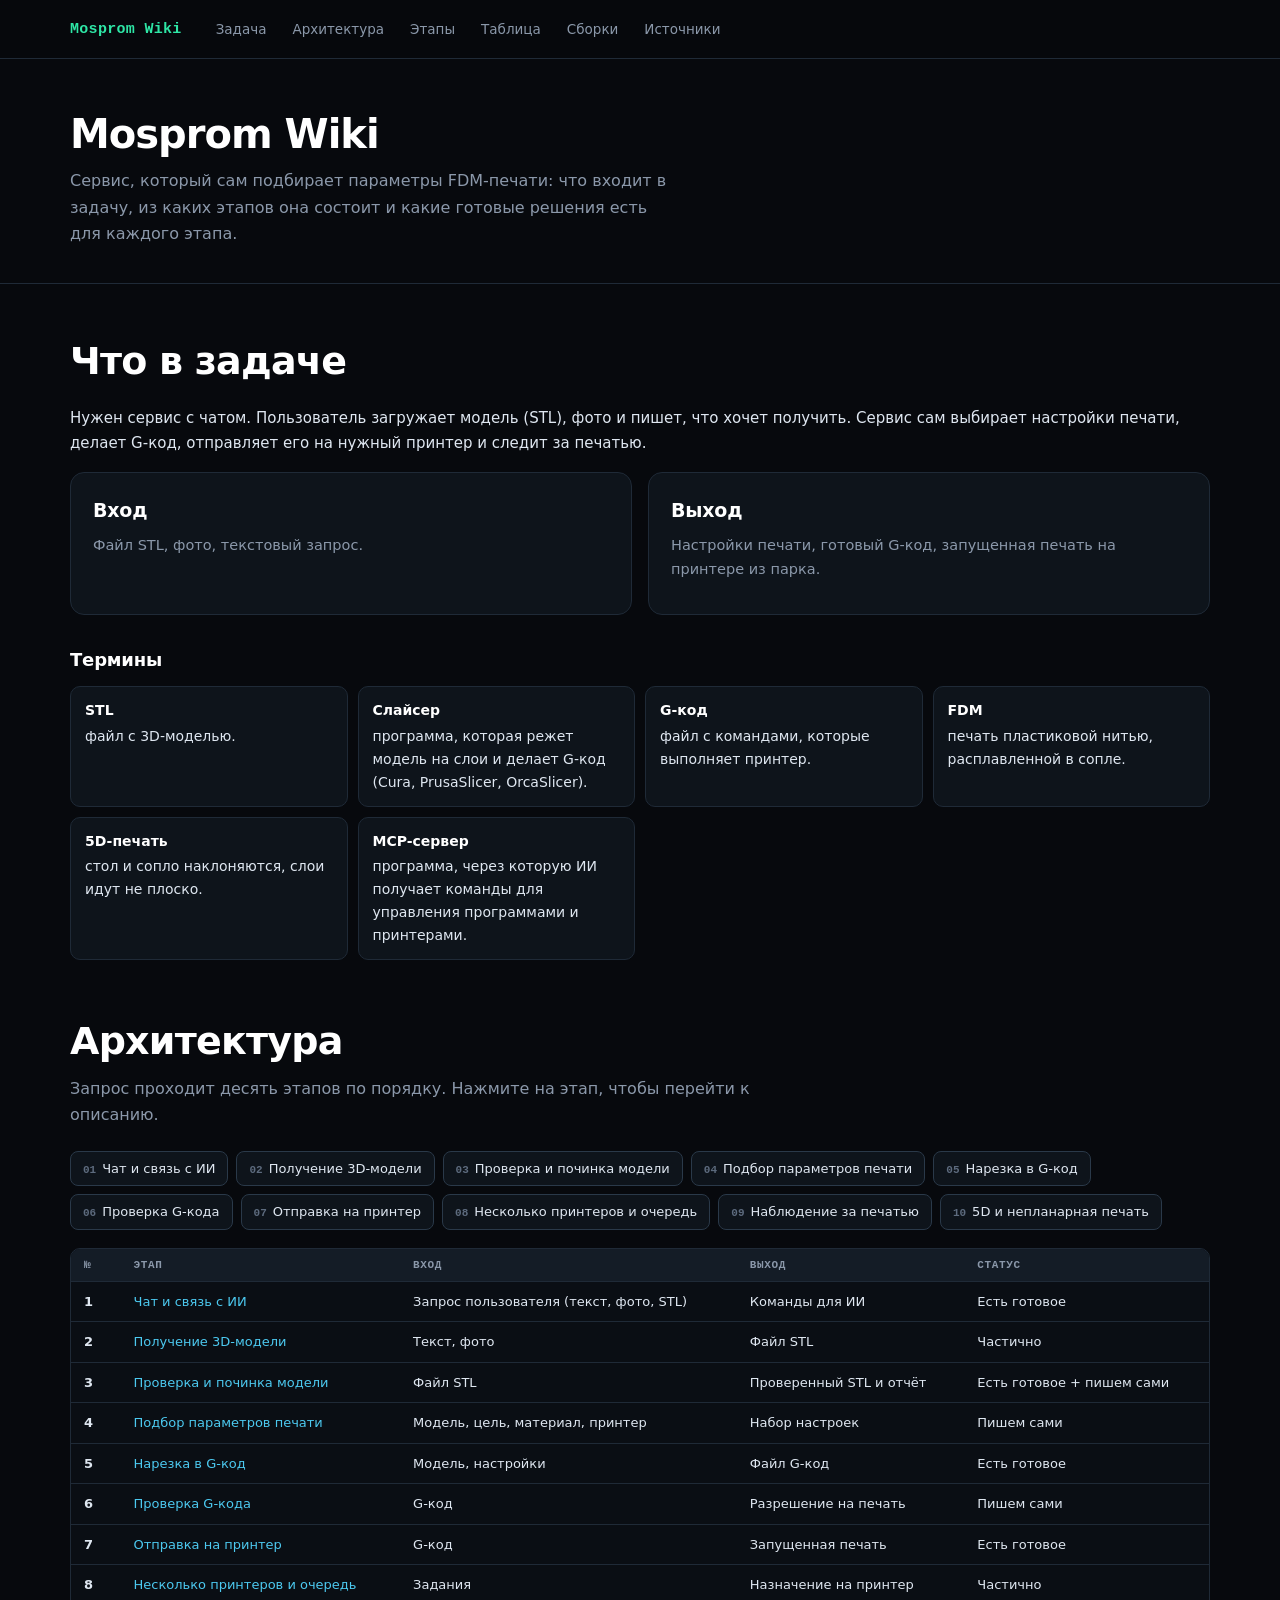
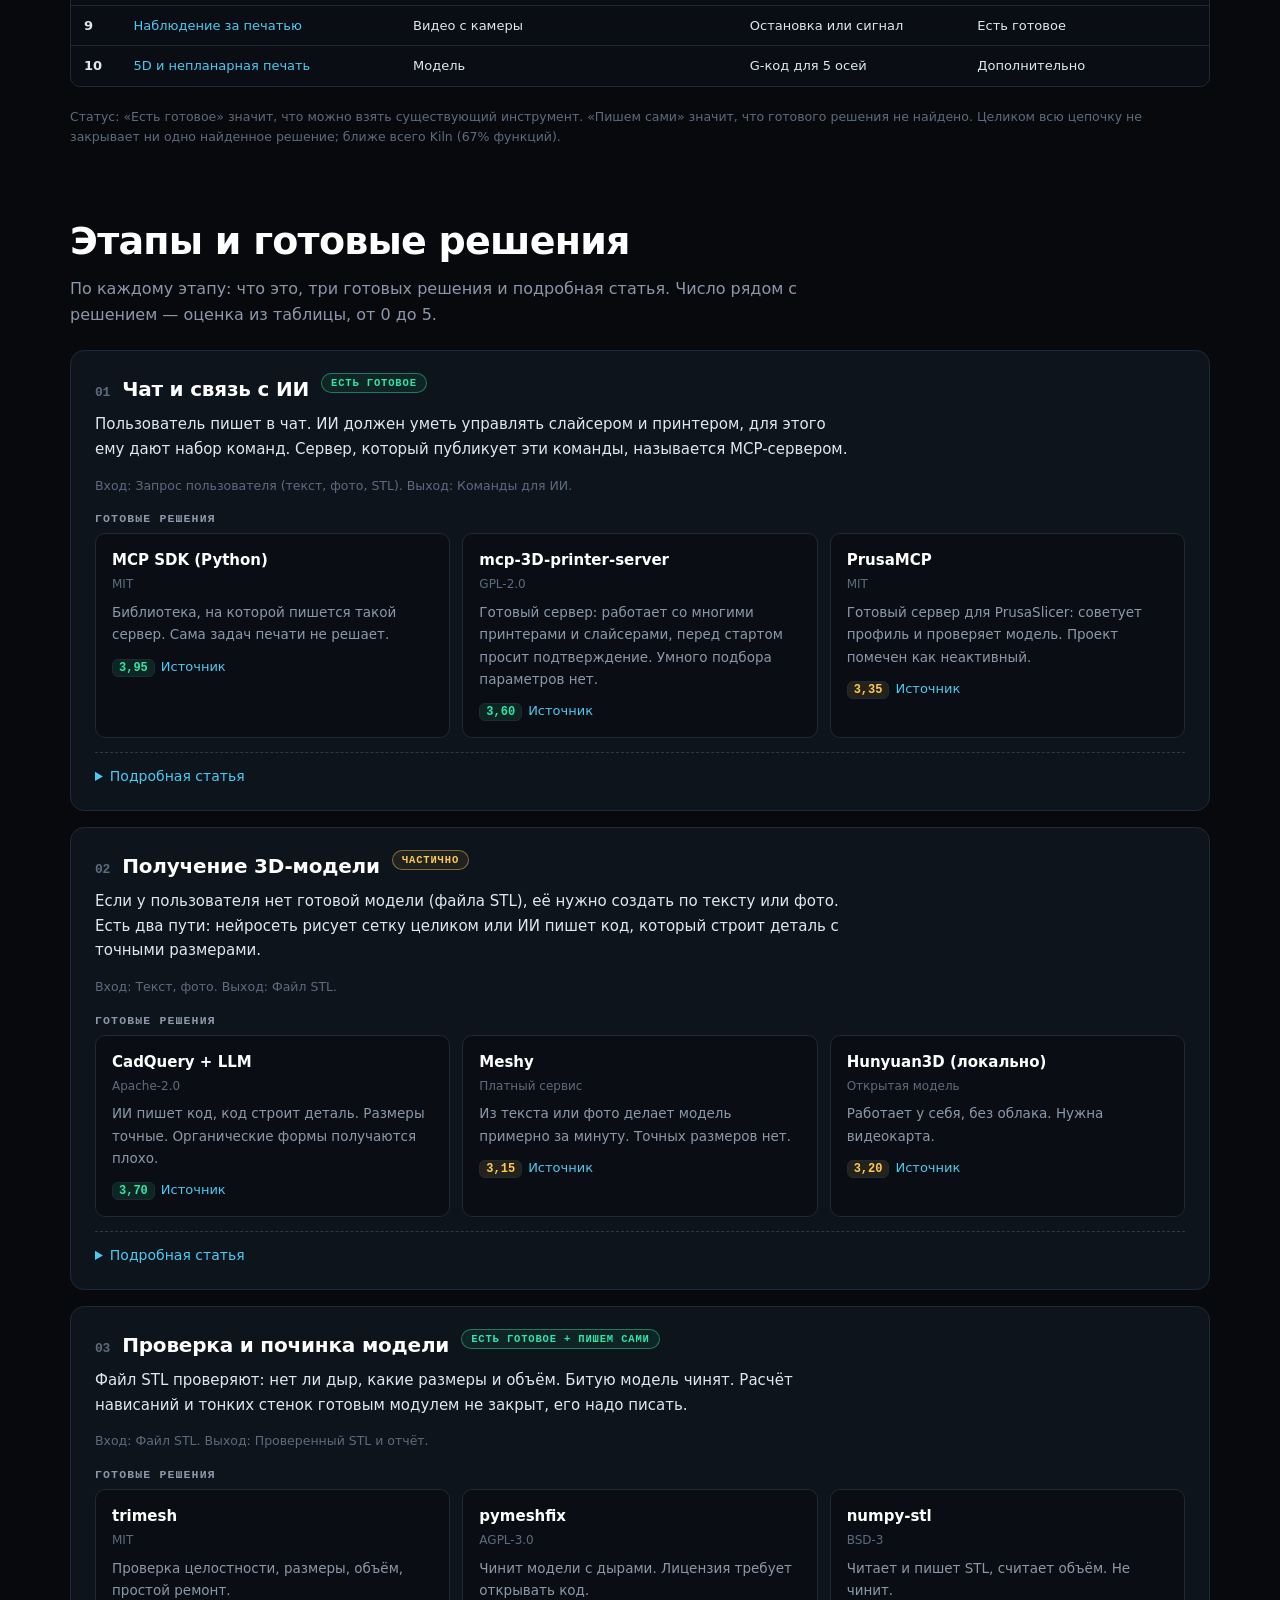
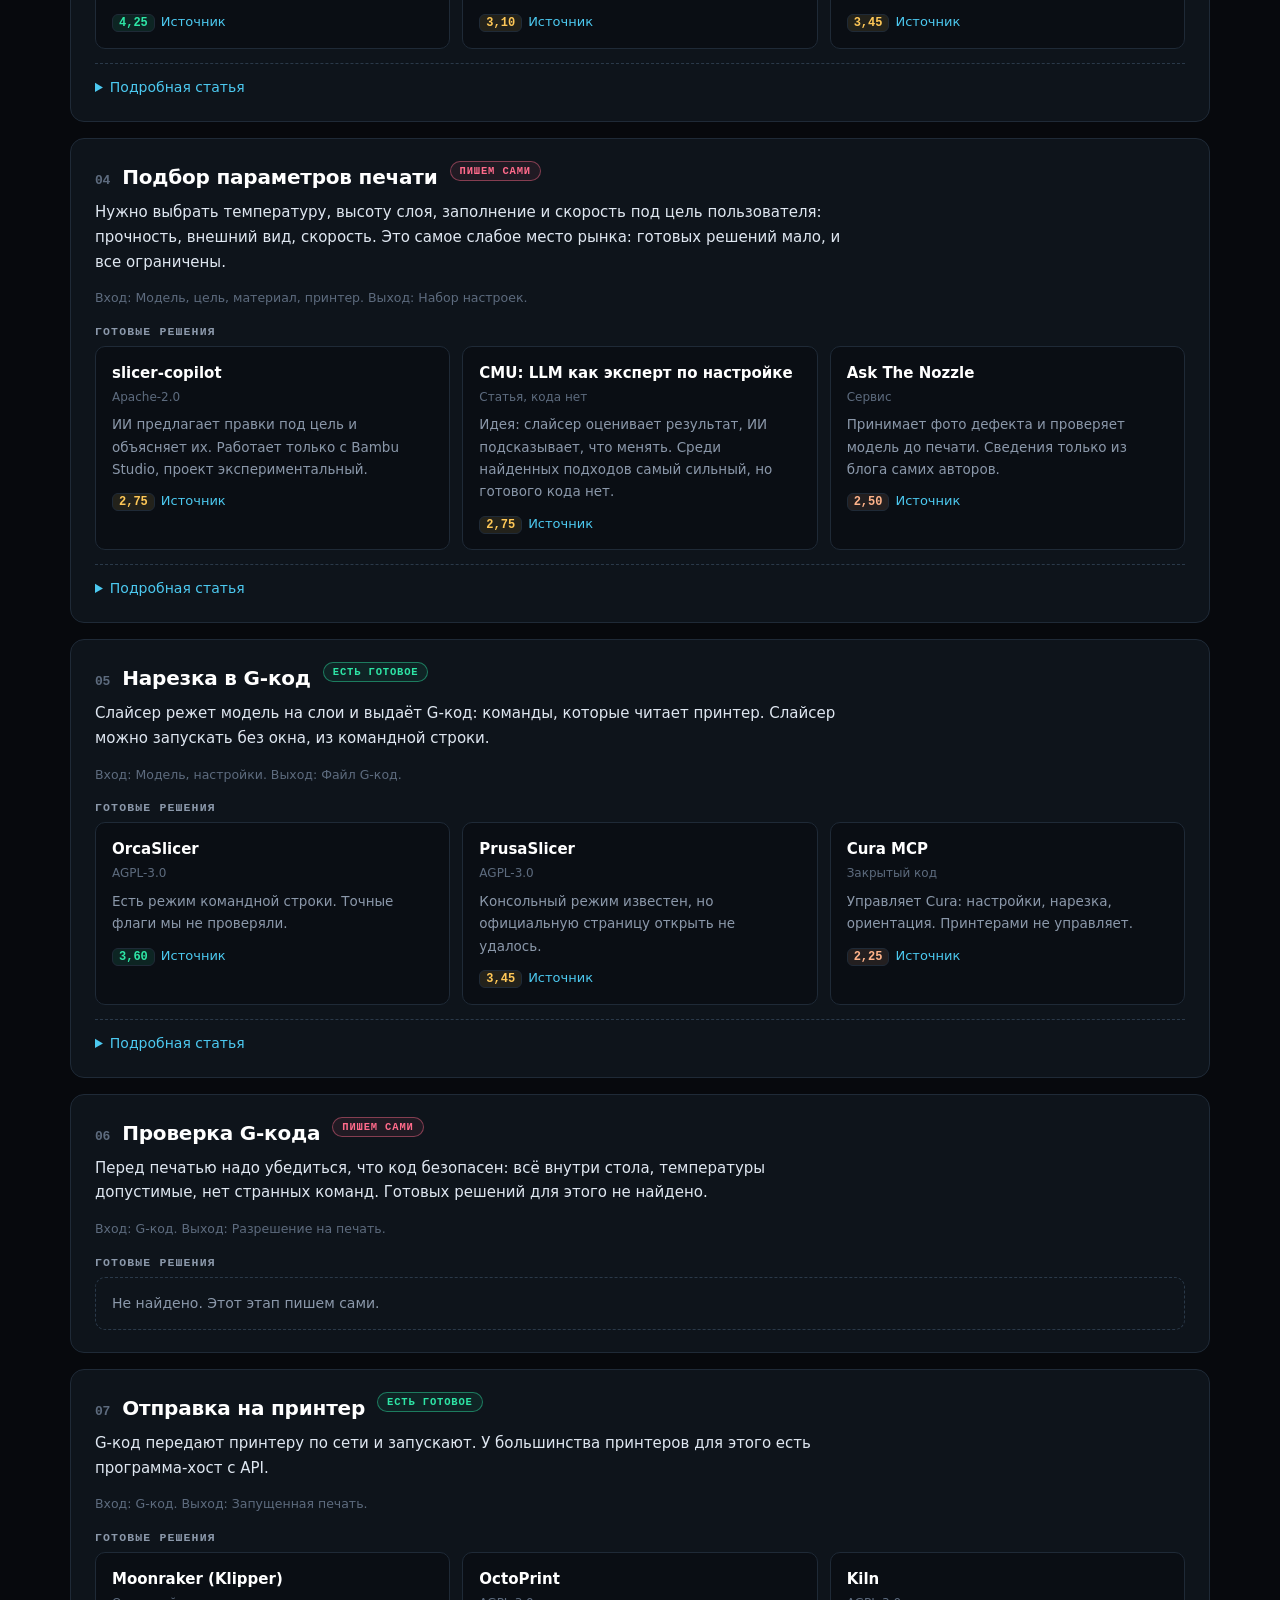
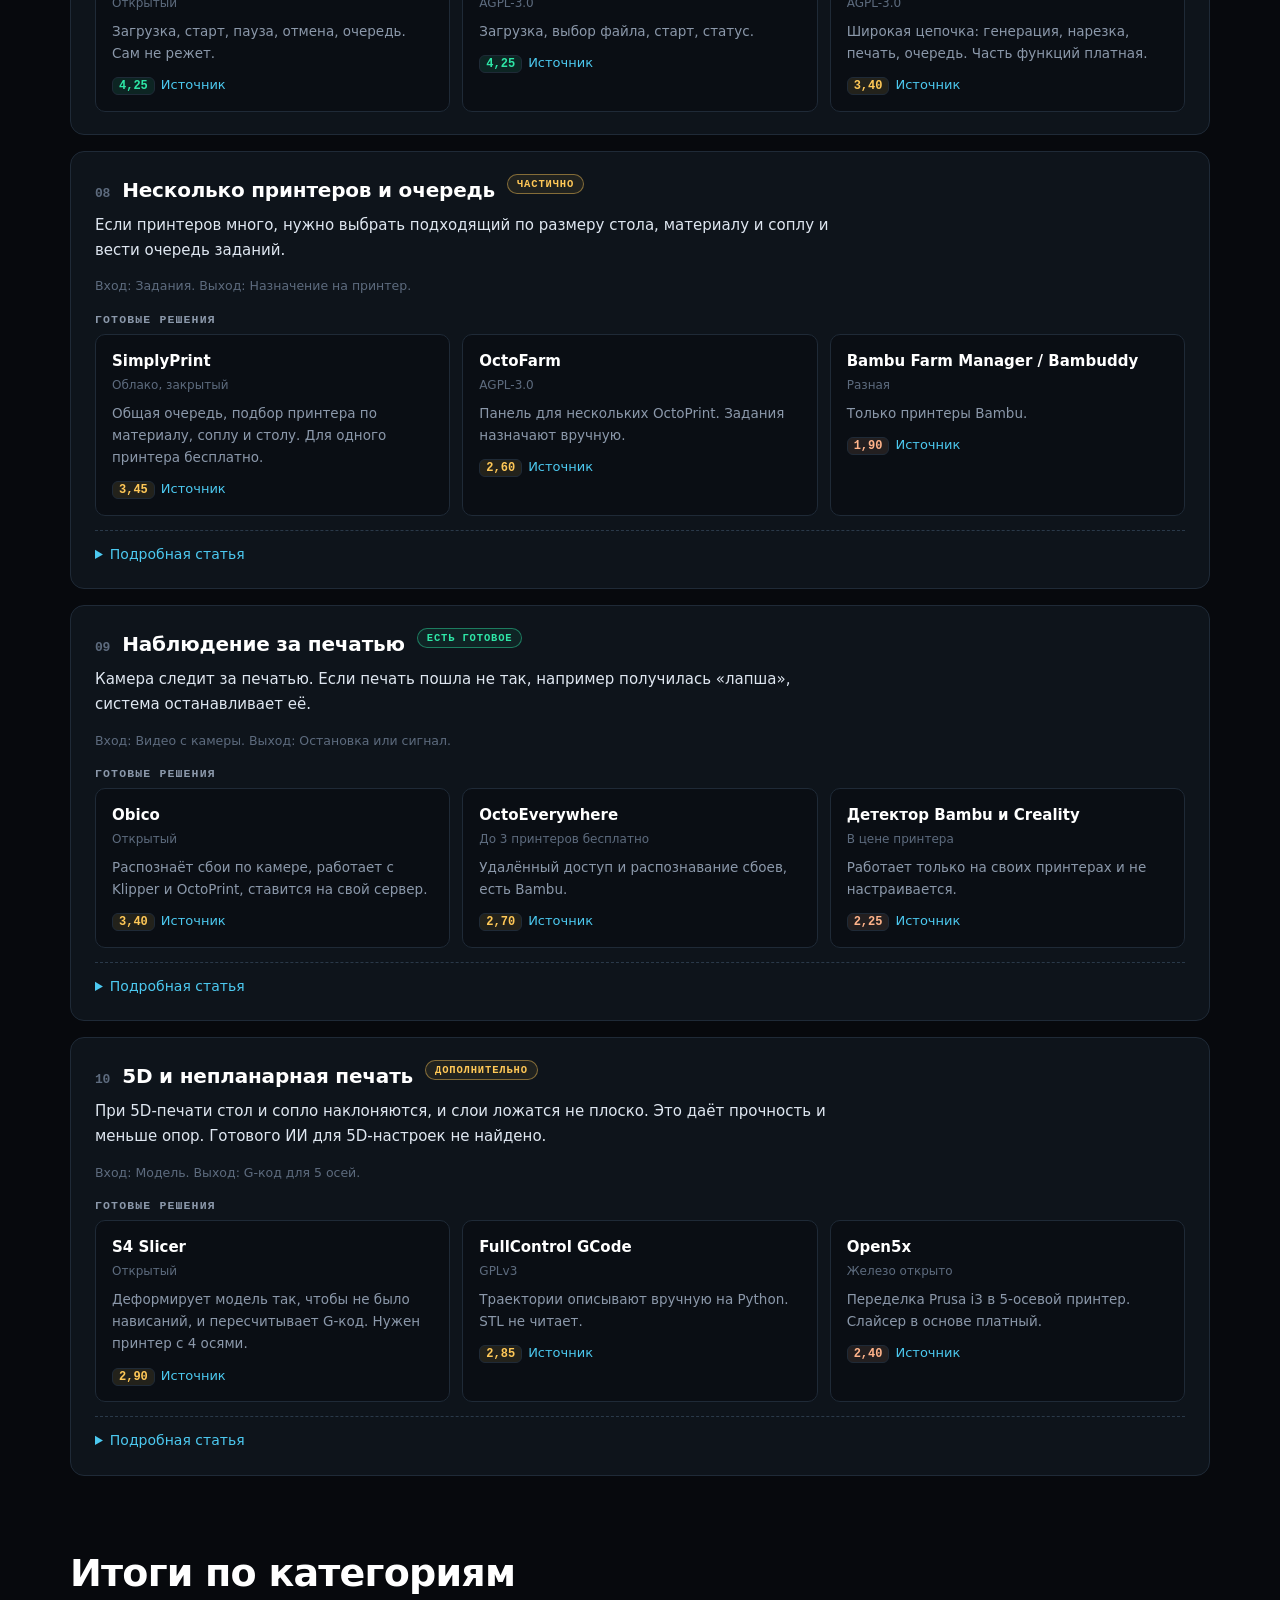
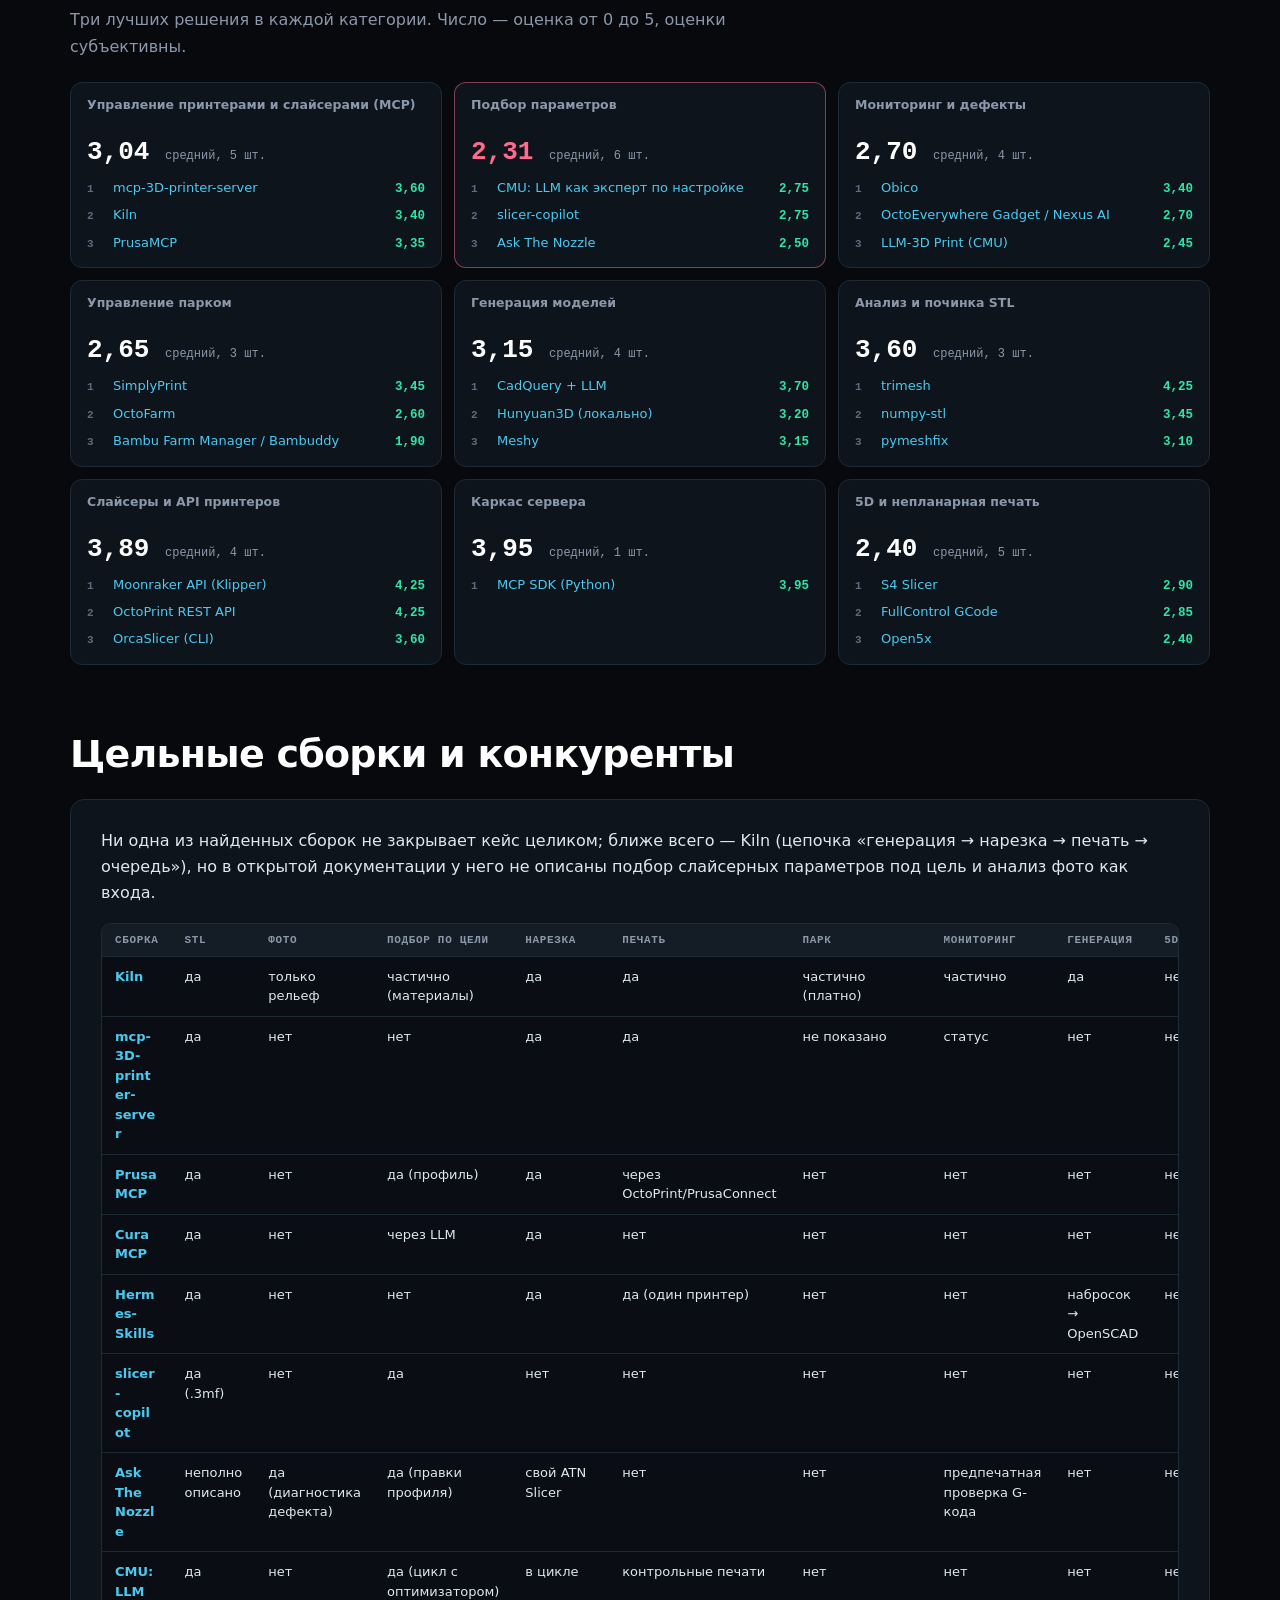
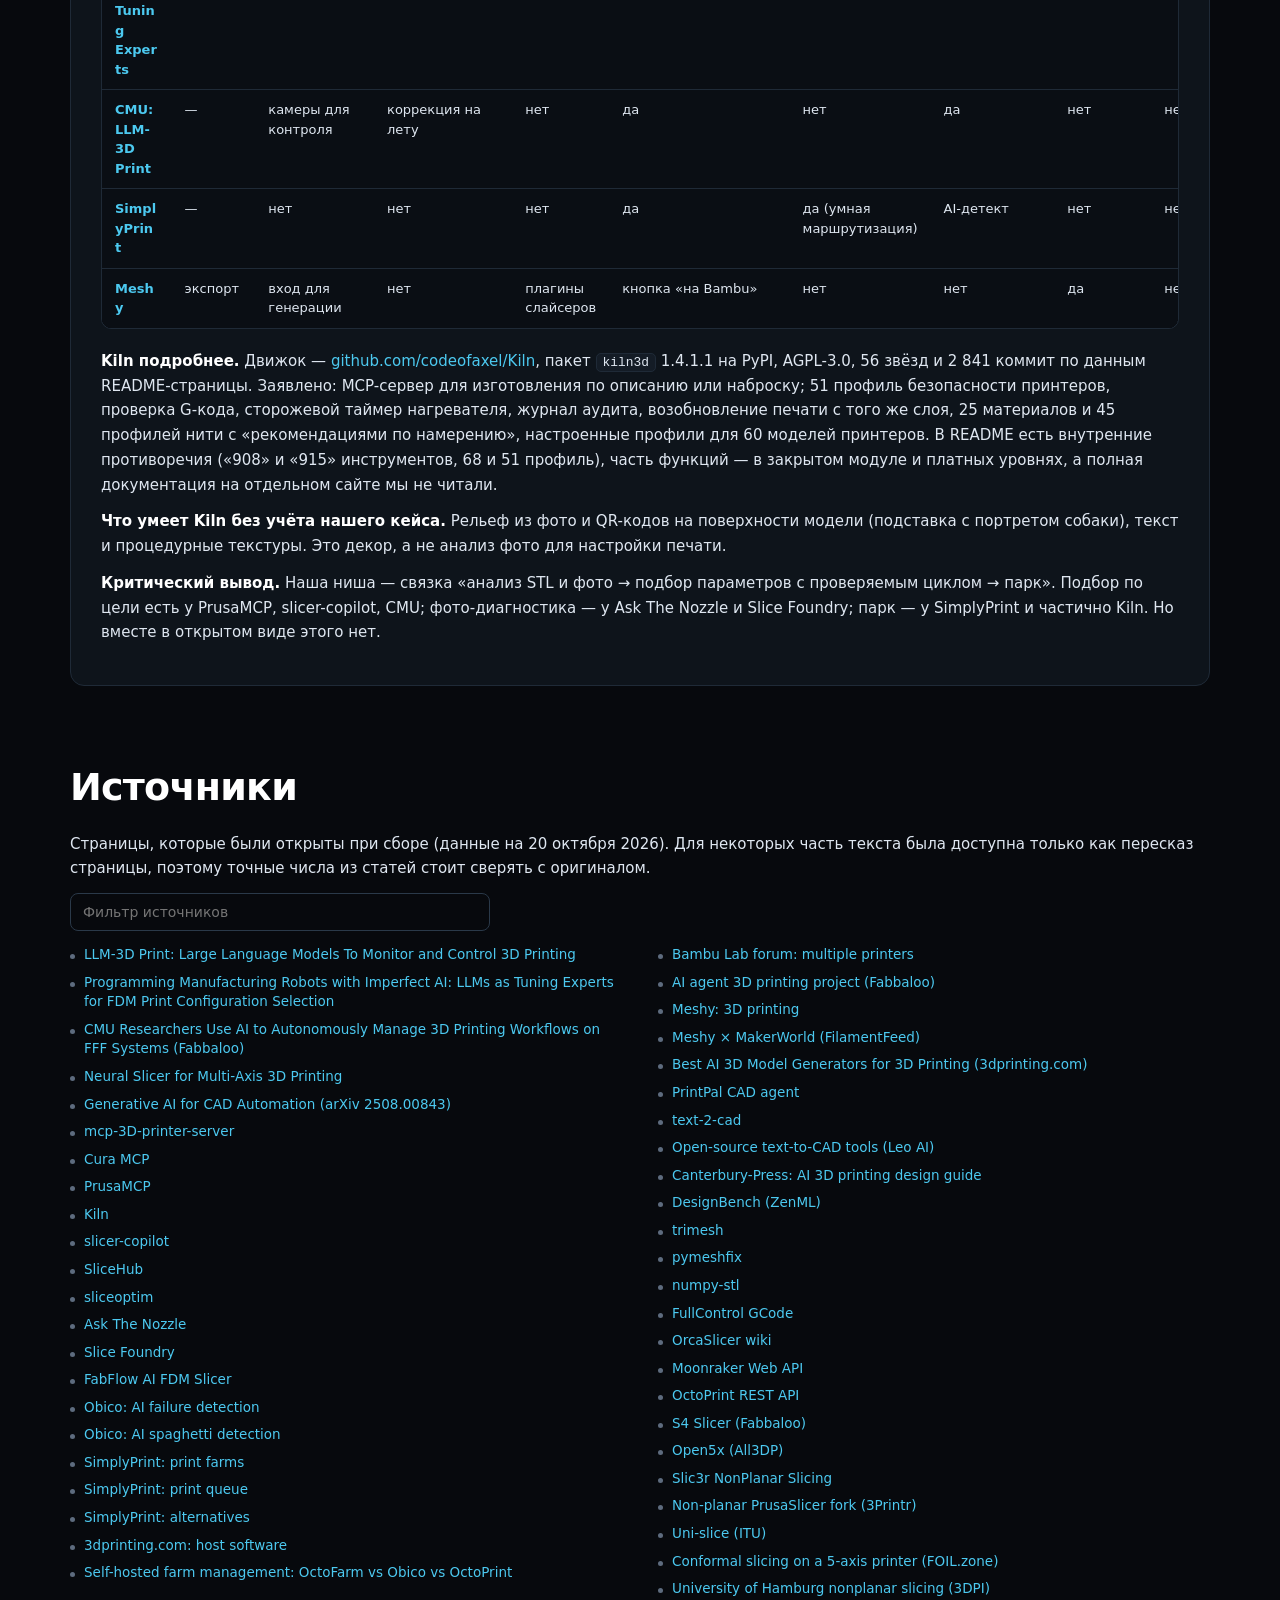
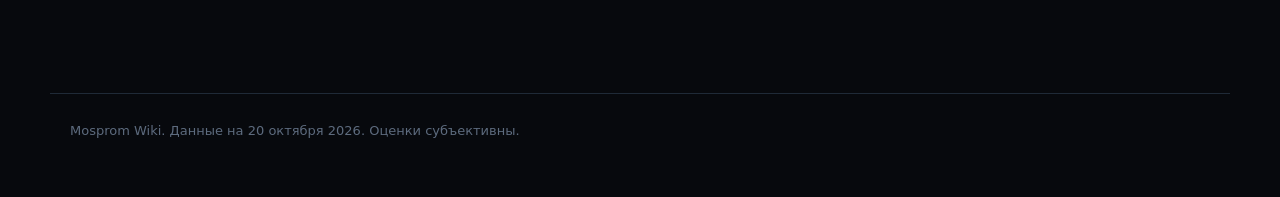
==== commit 79a6ea7a: "Add files via upload" ====
--- a/index.html
+++ b/index.html
@@ -523,10 +523,7 @@
 <p><strong>Главный вывод.</strong> Полноценная 5D-печать требует специального железа и незрелого слайсера, поэтому для хакатона разумно реализовать только аналитический слой: расчёт нависаний, угла наклона, оценка экономии поддержек и предложение 5D-стратегии для принтеров, которые её умеют, с откатом на обычный 3D-режим.</p>
 <p><strong>Ограничения.</strong> Большинство проектов — учебные или хоббийные; «5D» часто на деле непланарная печать на трёх осях. Важно не путать понятия: непланарные слои могут делаться и без дополнительных осей.</p></div></details></article></section>
 <section class="blk" id="compare">
-<div class="panel"><h3>Веса критериев</h3><div class="wgrid" id="wgrid"></div>
-<div class="thr"><label>Брать, если итог от <input type="number" id="thrTake" min="0" max="5" step="0.1"></label><label>Рассмотреть, если итог от <input type="number" id="thrIdea" min="0" max="5" step="0.1"></label><button type="button" class="btn sm" id="resetW">Сбросить</button></div></div>
-<div class="panel"><h3>Рейтинг</h3><div class="rank" id="rank"></div><p style="margin:14px 0 0"><button type="button" class="btn sm" id="rankAll">Показать все</button></p></div>
-<h3>Итоги по категориям: топ-3</h3><div class="cards" id="cats"></div>
+<div class="sh"><h2>Итоги по категориям</h2><p>Три лучших решения в каждой категории. Число — оценка от 0 до 5, оценки субъективны.</p></div><div class="cards" id="cats"></div>
 </section>
 <section class="blk" id="builds"><div class="sh"><h2>Цельные сборки и конкуренты</h2></div>
 <div class="panel-art" style="margin-bottom:20px"><p>Ни одна из найденных сборок не закрывает кейс целиком; ближе всего — Kiln (цепочка «генерация → нарезка → печать → очередь»), но в открытой документации у него не описаны подбор слайсерных параметров под цель и анализ фото как входа.</p>
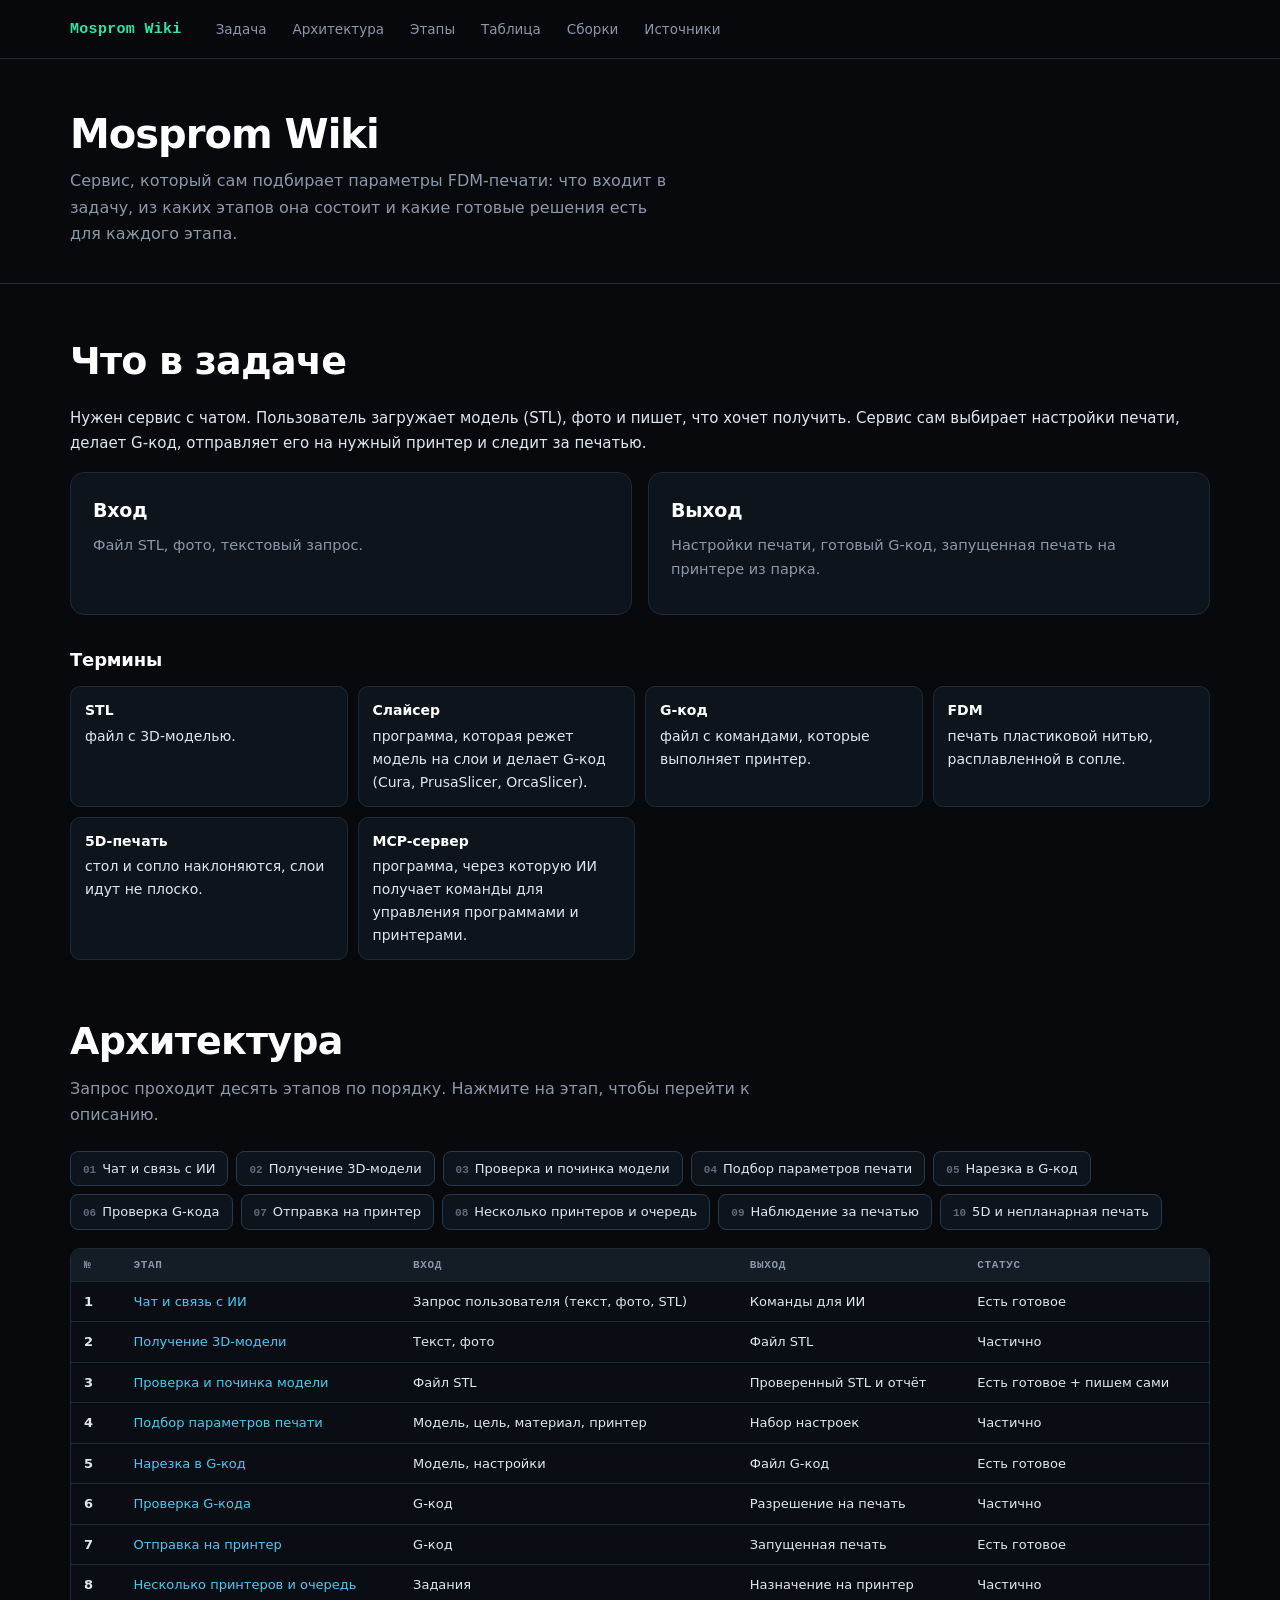
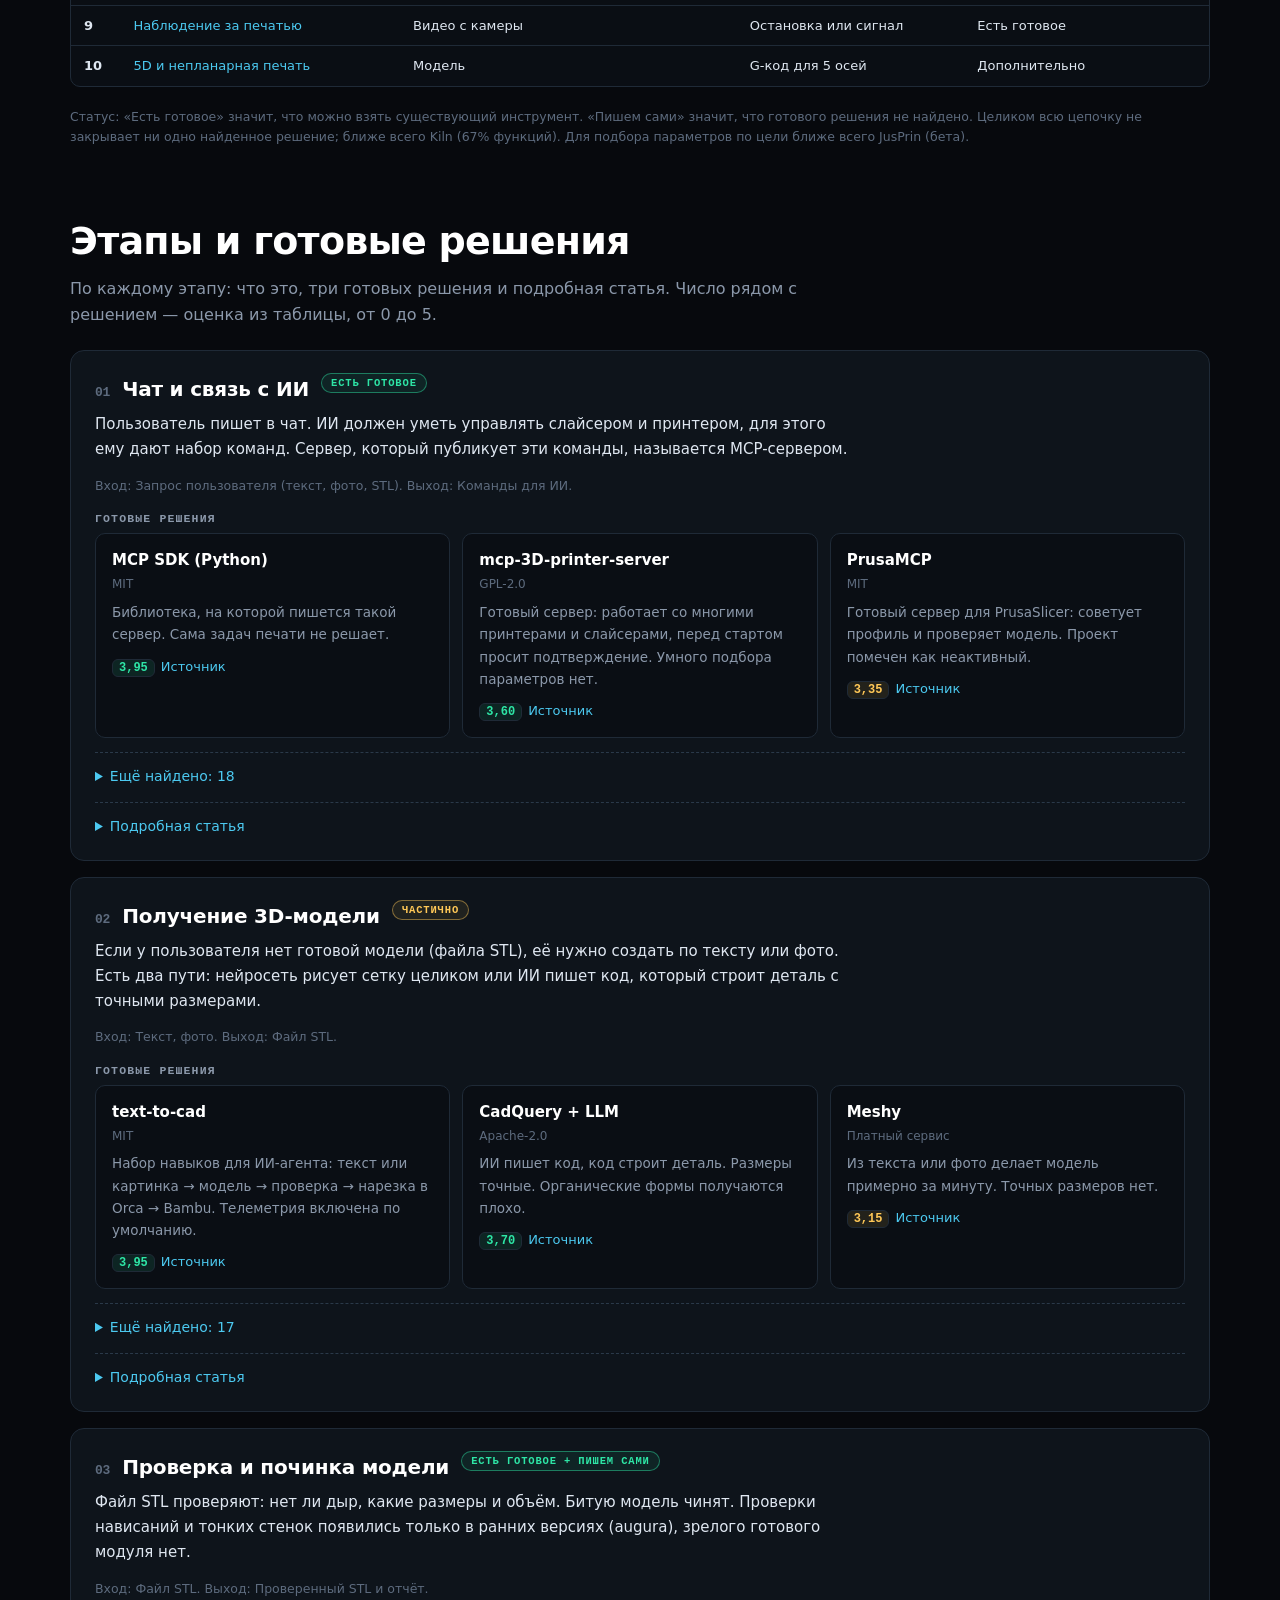
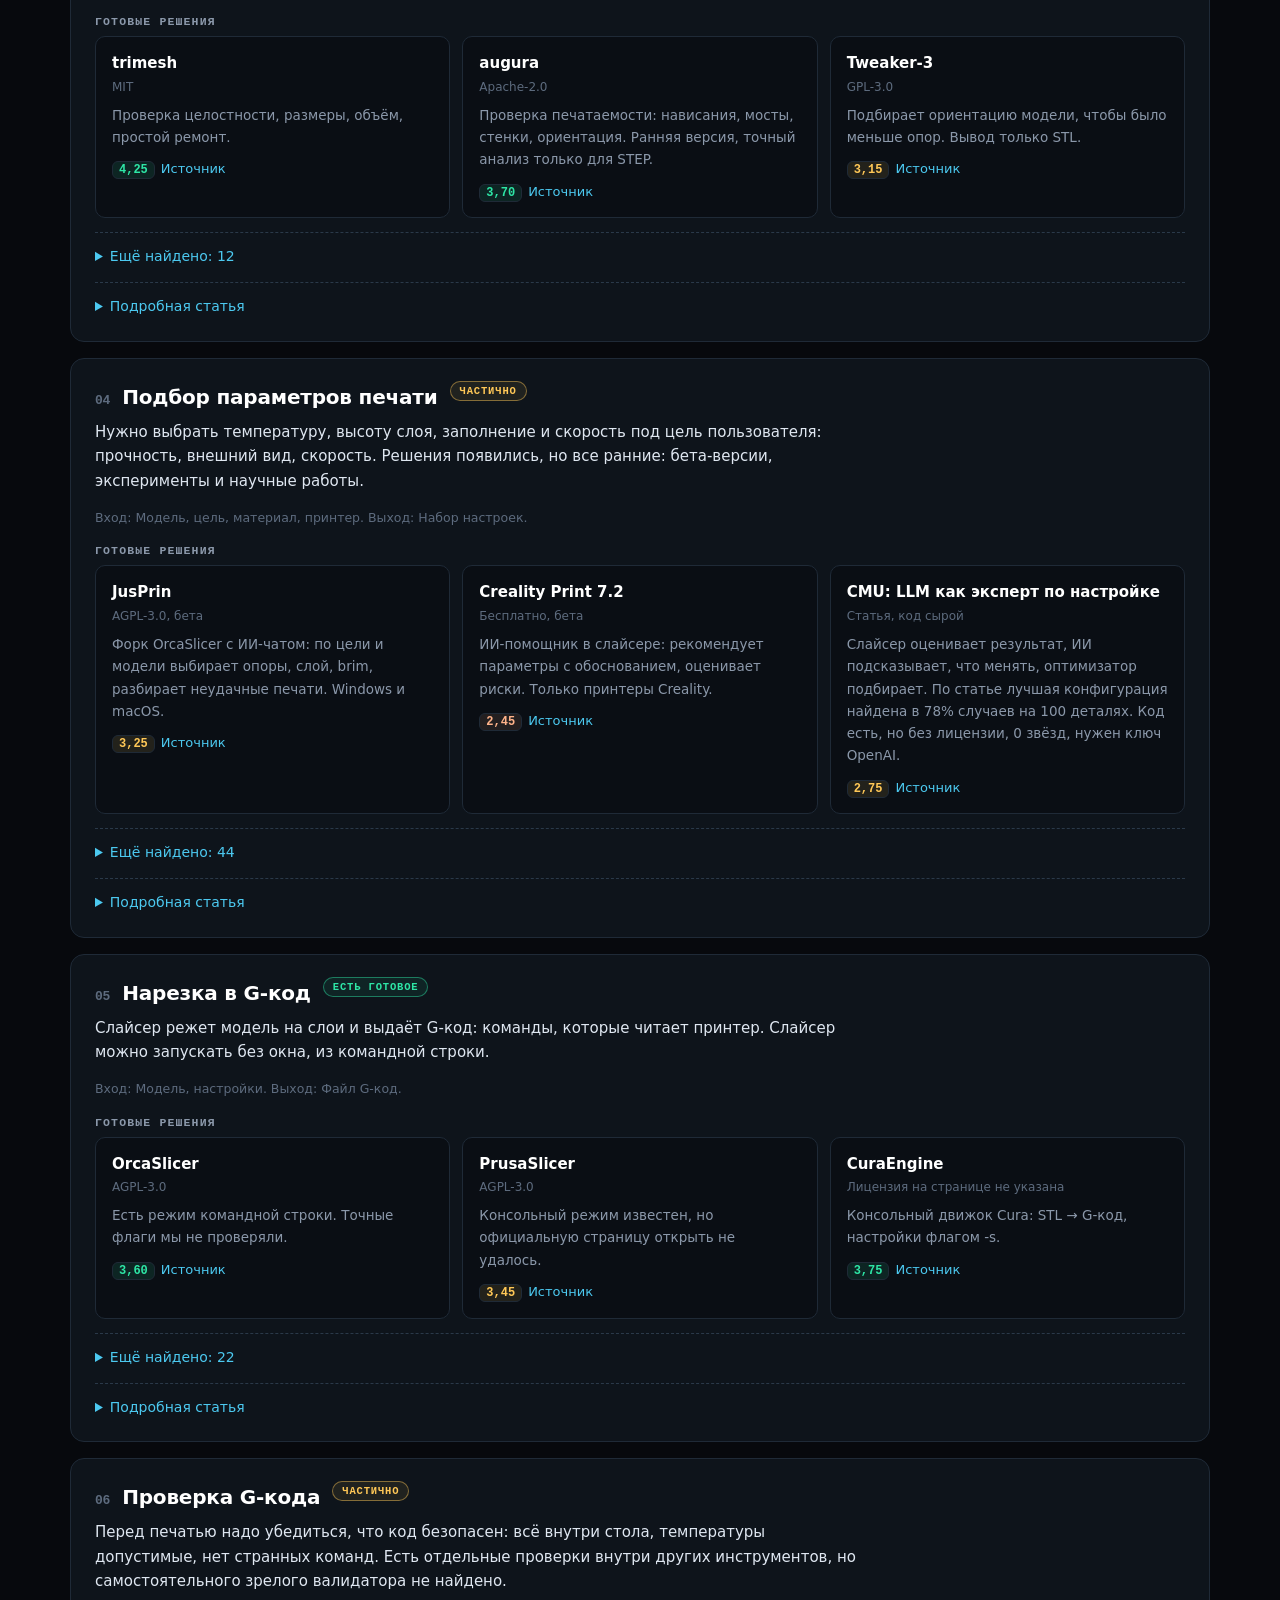
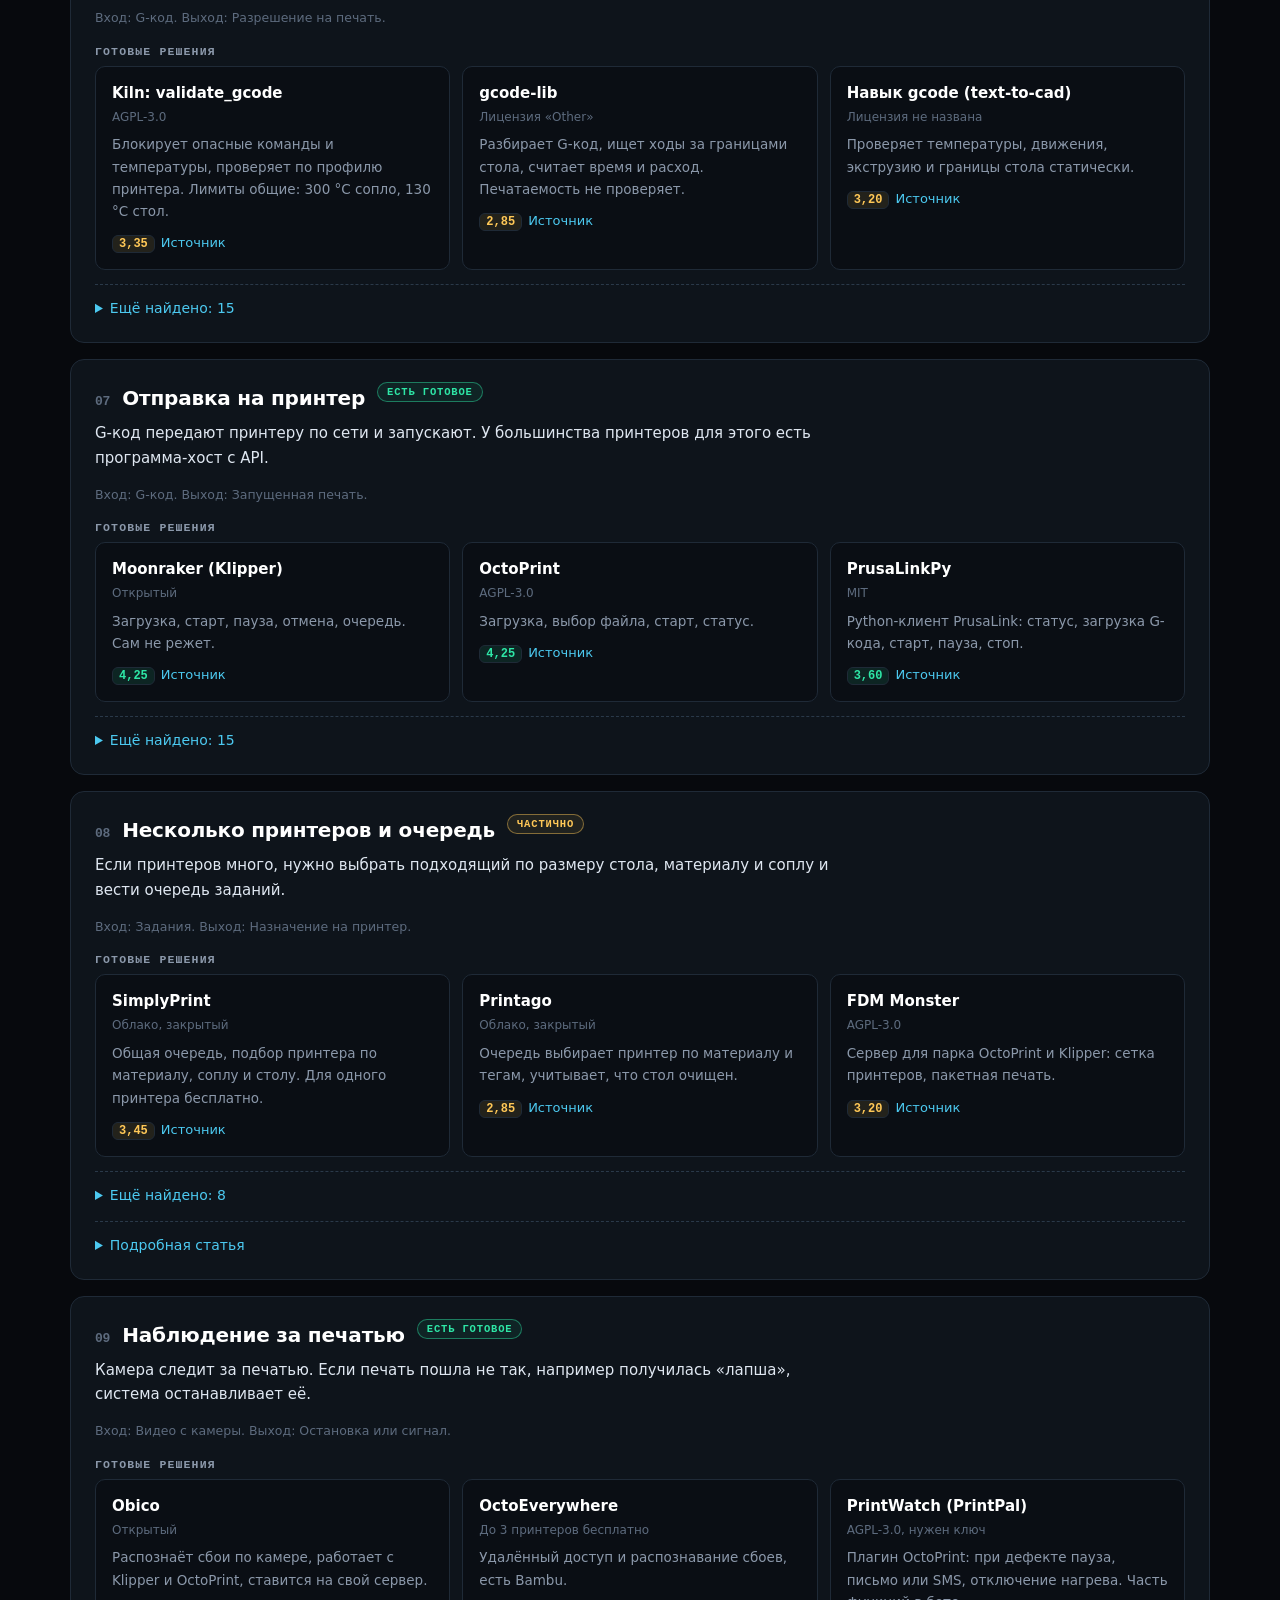
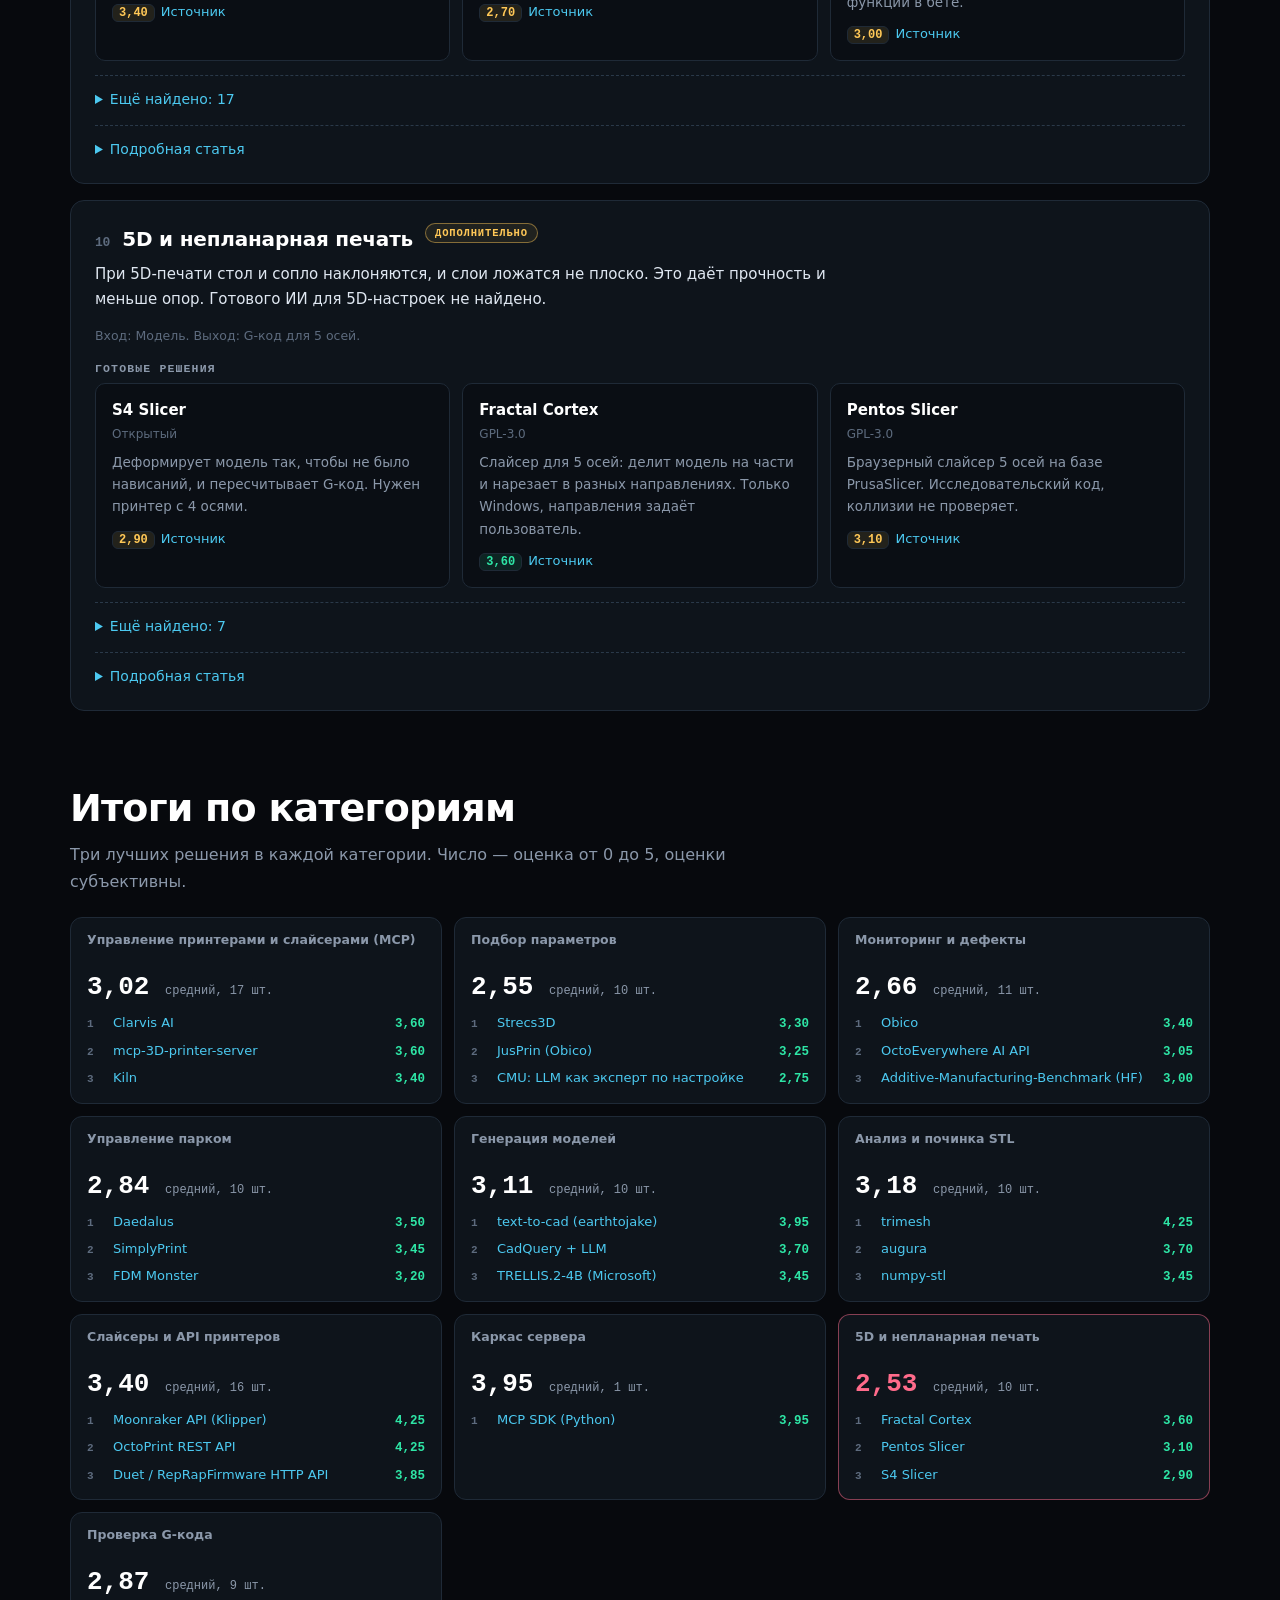
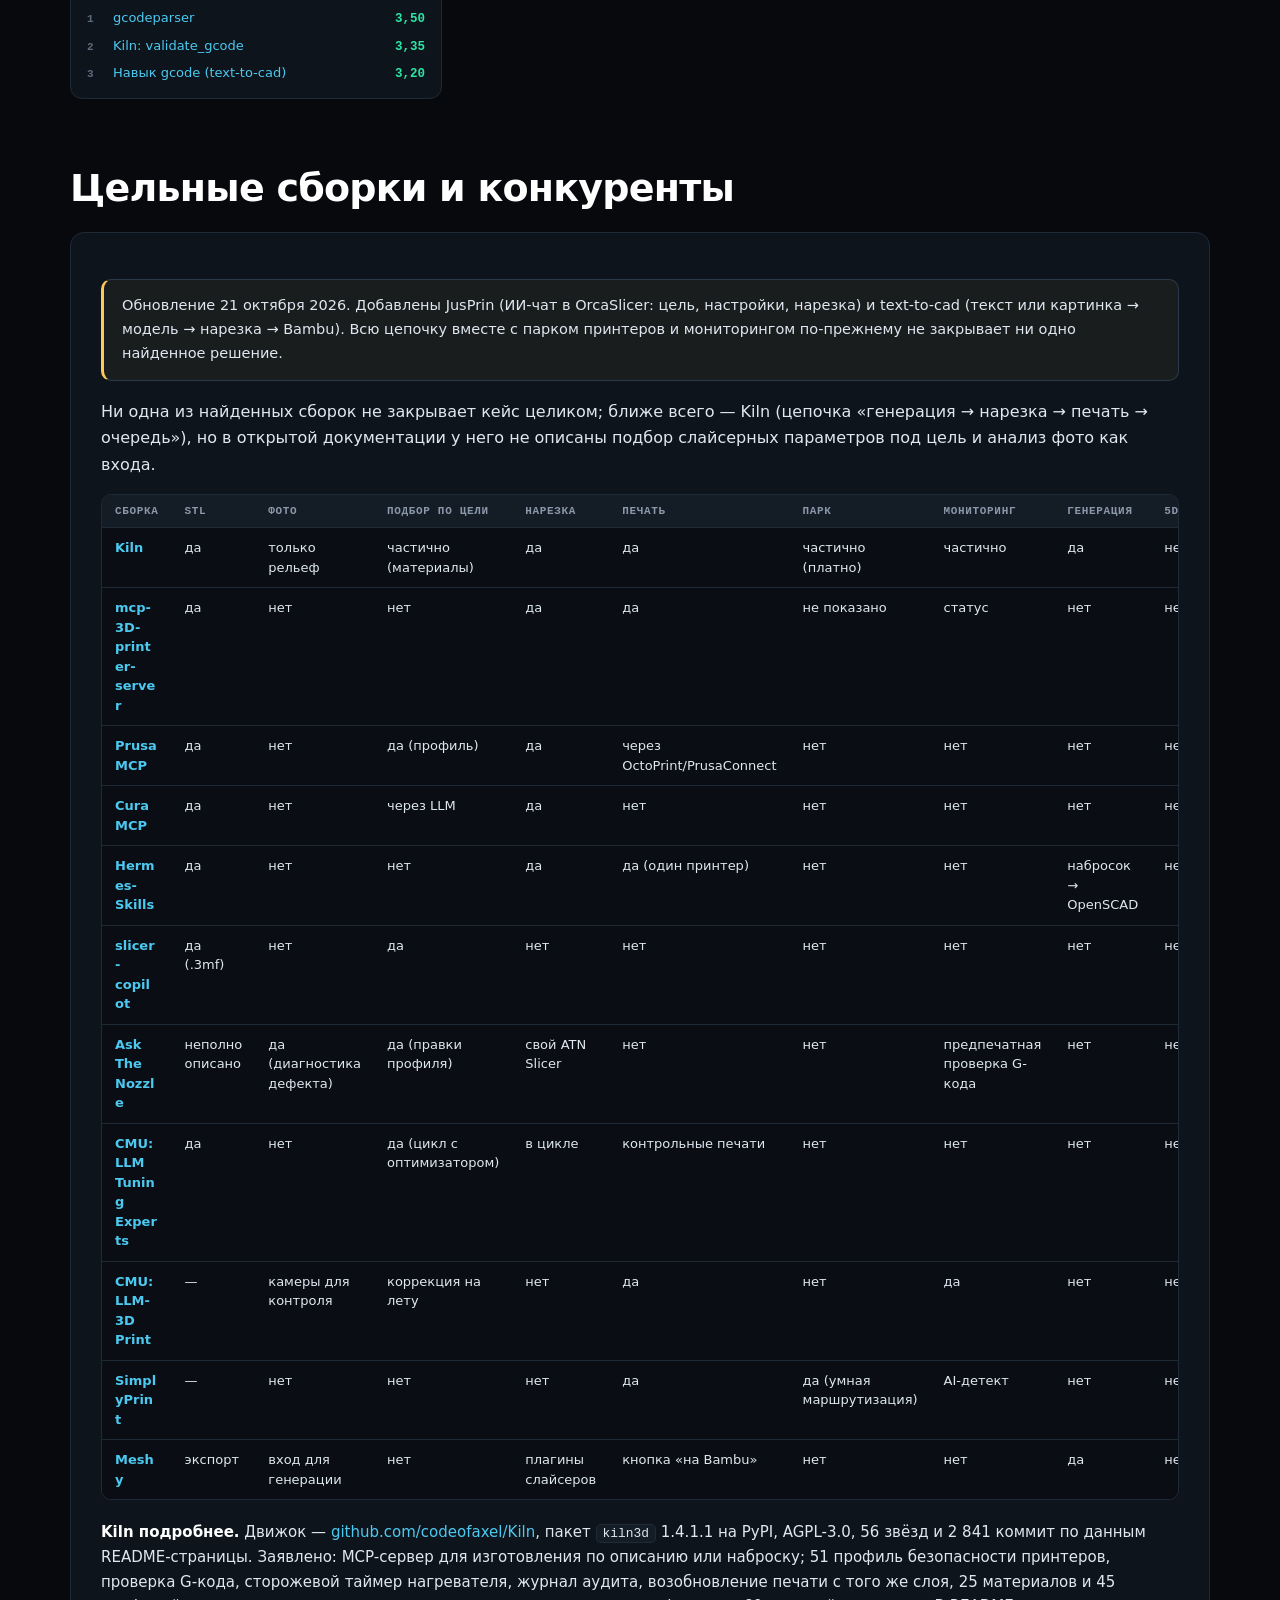
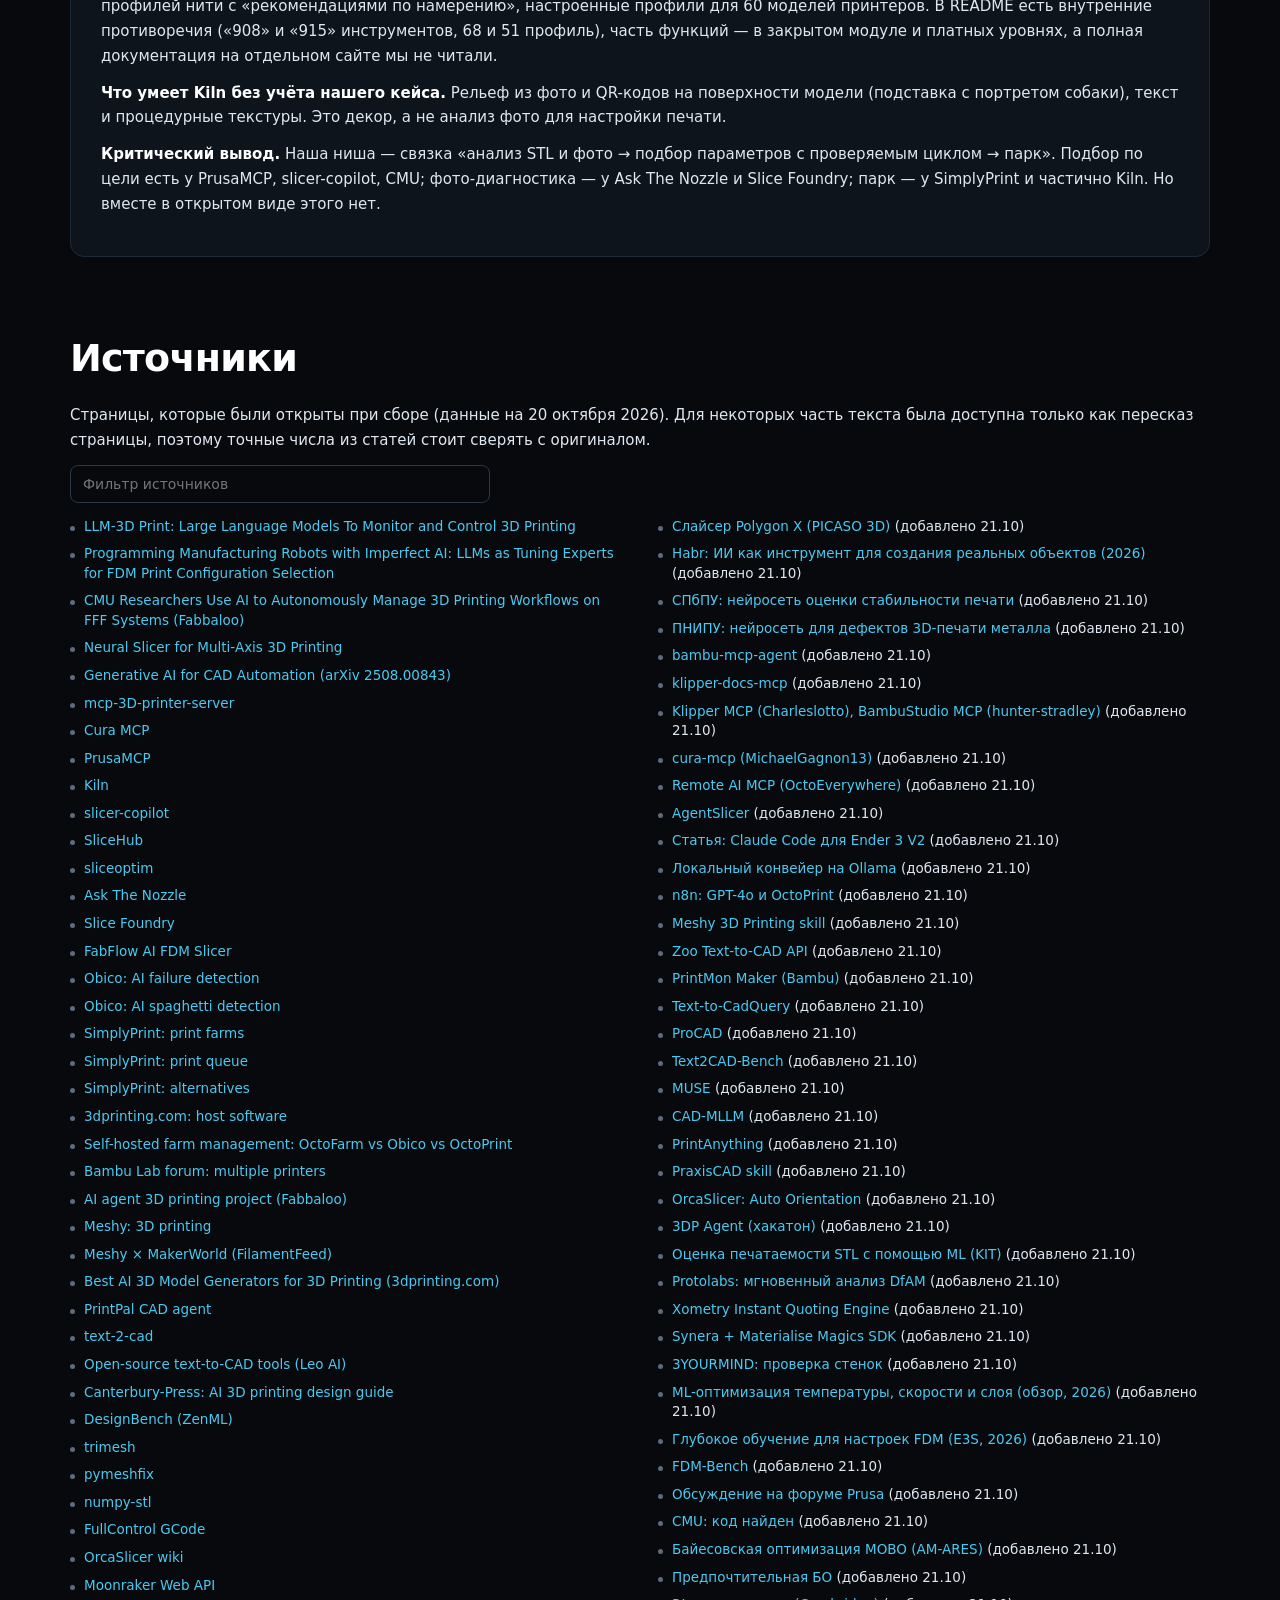
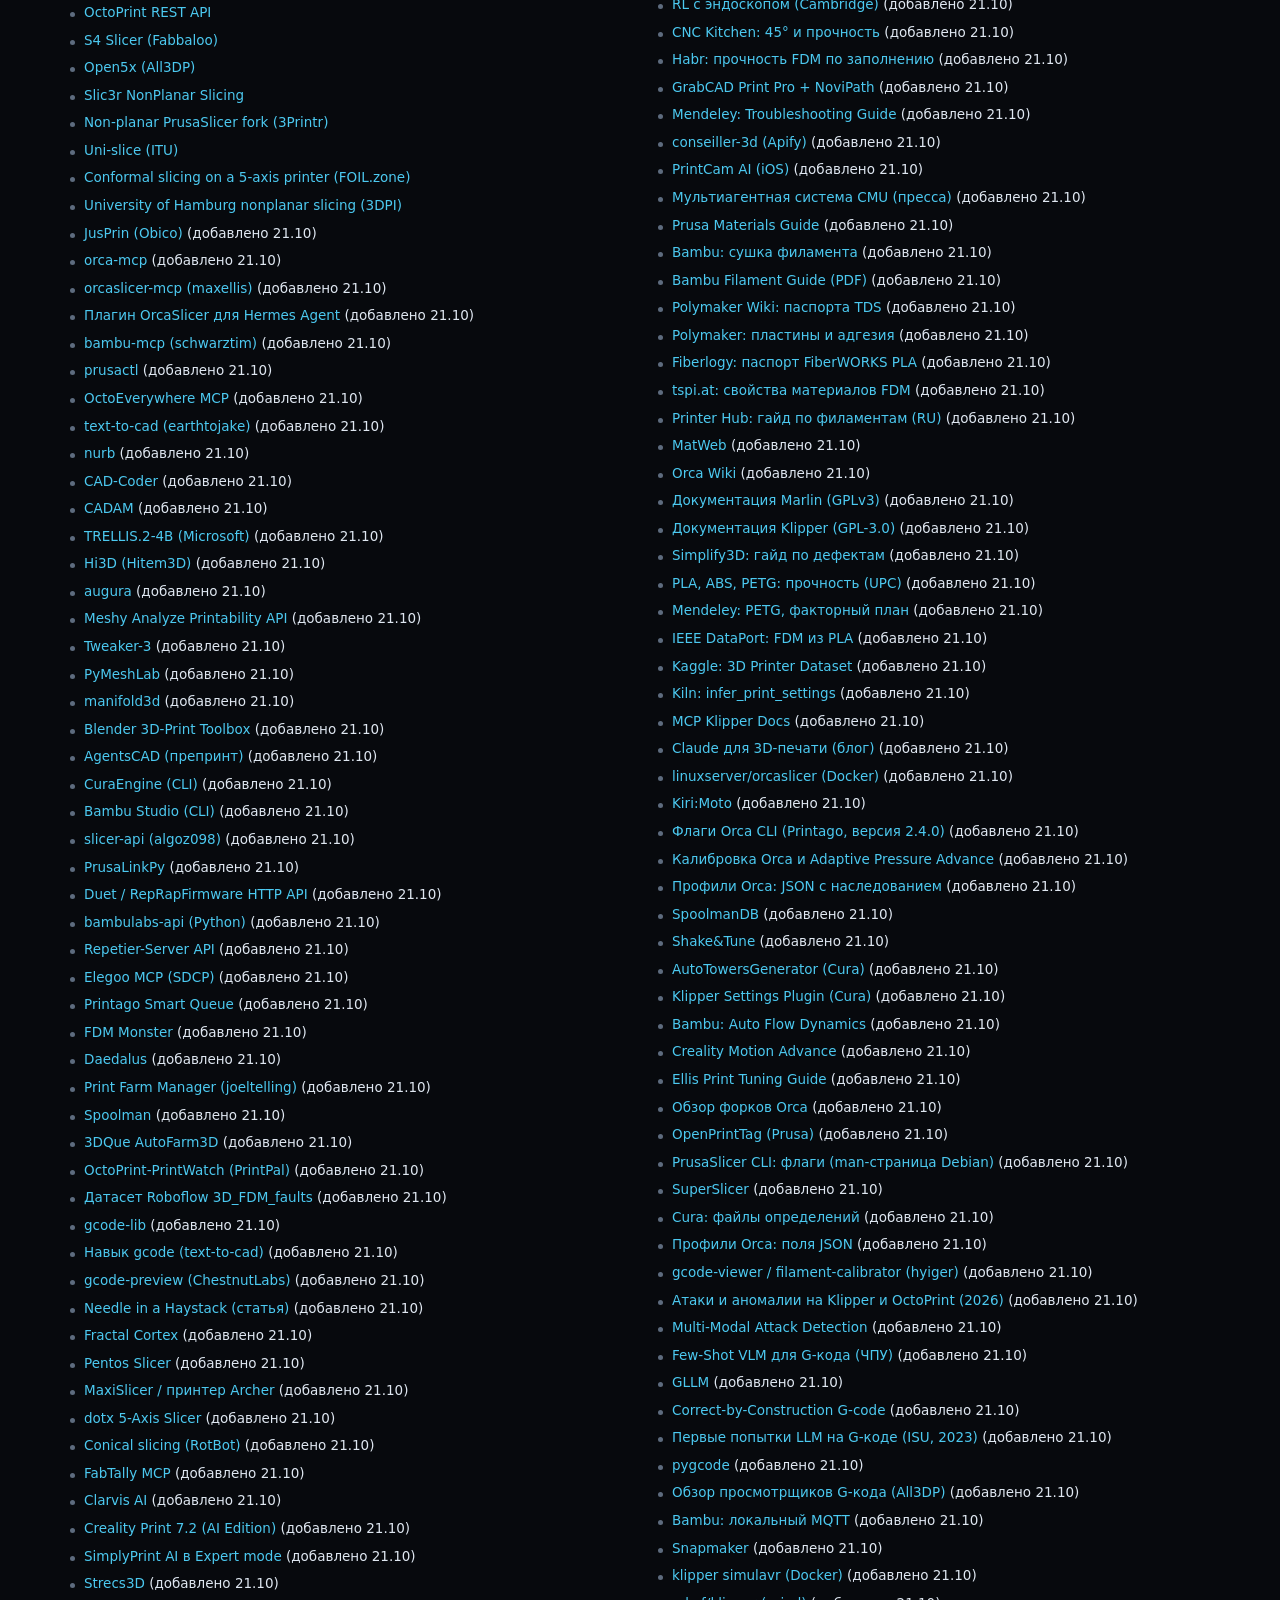
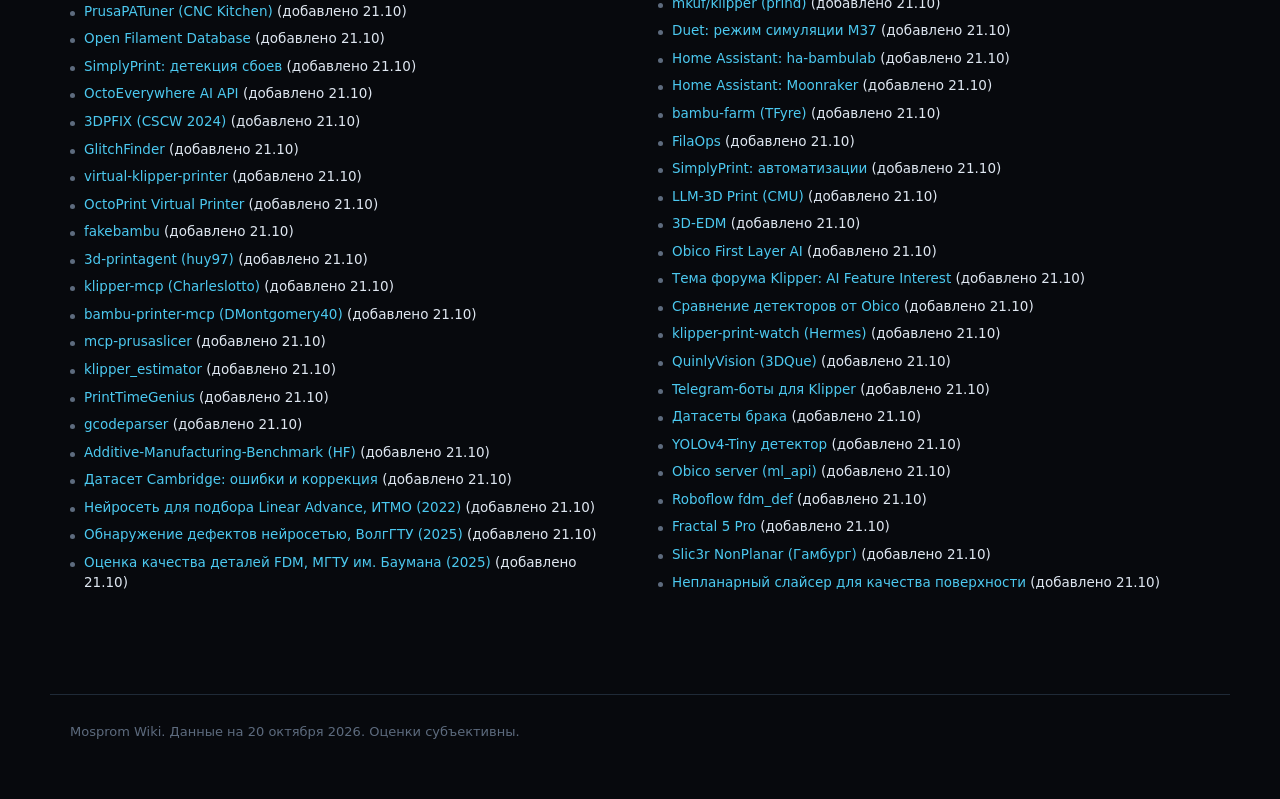
==== commit 5736fee2: "Add files via upload" ====
--- a/index.html
+++ b/index.html
@@ -18,9 +18,9 @@
 <div class="terms"><div><b>STL</b>файл с 3D-моделью.</div><div><b>Слайсер</b>программа, которая режет модель на слои и делает G-код (Cura, PrusaSlicer, OrcaSlicer).</div><div><b>G-код</b>файл с командами, которые выполняет принтер.</div><div><b>FDM</b>печать пластиковой нитью, расплавленной в сопле.</div><div><b>5D-печать</b>стол и сопло наклоняются, слои идут не плоско.</div><div><b>MCP-сервер</b>программа, через которую ИИ получает команды для управления программами и принтерами.</div></div></section>
 <section class="blk" id="arch"><div class="sh"><h2>Архитектура</h2><p>Запрос проходит десять этапов по порядку. Нажмите на этап, чтобы перейти к описанию.</p></div>
 <div class="flow2"><a href="#s1"><span>01</span>Чат и связь с ИИ</a><a href="#s2"><span>02</span>Получение 3D-модели</a><a href="#s3"><span>03</span>Проверка и починка модели</a><a href="#s4"><span>04</span>Подбор параметров печати</a><a href="#s5"><span>05</span>Нарезка в G-код</a><a href="#s6"><span>06</span>Проверка G-кода</a><a href="#s7"><span>07</span>Отправка на принтер</a><a href="#s8"><span>08</span>Несколько принтеров и очередь</a><a href="#s9"><span>09</span>Наблюдение за печатью</a><a href="#s10"><span>10</span>5D и непланарная печать</a></div>
-<div class="tw"><table><thead><tr><th>№</th><th>Этап</th><th>Вход</th><th>Выход</th><th>Статус</th></tr></thead><tbody><tr><td>1</td><td><a href="#s1">Чат и связь с ИИ</a></td><td>Запрос пользователя (текст, фото, STL)</td><td>Команды для ИИ</td><td class="st">Есть готовое</td></tr><tr><td>2</td><td><a href="#s2">Получение 3D-модели</a></td><td>Текст, фото</td><td>Файл STL</td><td class="st">Частично</td></tr><tr><td>3</td><td><a href="#s3">Проверка и починка модели</a></td><td>Файл STL</td><td>Проверенный STL и отчёт</td><td class="st">Есть готовое + пишем сами</td></tr><tr><td>4</td><td><a href="#s4">Подбор параметров печати</a></td><td>Модель, цель, материал, принтер</td><td>Набор настроек</td><td class="st">Пишем сами</td></tr><tr><td>5</td><td><a href="#s5">Нарезка в G-код</a></td><td>Модель, настройки</td><td>Файл G-код</td><td class="st">Есть готовое</td></tr><tr><td>6</td><td><a href="#s6">Проверка G-кода</a></td><td>G-код</td><td>Разрешение на печать</td><td class="st">Пишем сами</td></tr><tr><td>7</td><td><a href="#s7">Отправка на принтер</a></td><td>G-код</td><td>Запущенная печать</td><td class="st">Есть готовое</td></tr><tr><td>8</td><td><a href="#s8">Несколько принтеров и очередь</a></td><td>Задания</td><td>Назначение на принтер</td><td class="st">Частично</td></tr><tr><td>9</td><td><a href="#s9">Наблюдение за печатью</a></td><td>Видео с камеры</td><td>Остановка или сигнал</td><td class="st">Есть готовое</td></tr><tr><td>10</td><td><a href="#s10">5D и непланарная печать</a></td><td>Модель</td><td>G-код для 5 осей</td><td class="st">Дополнительно</td></tr></tbody></table></div>
-<p class="hint">Статус: «Есть готовое» значит, что можно взять существующий инструмент. «Пишем сами» значит, что готового решения не найдено. Целиком всю цепочку не закрывает ни одно найденное решение; ближе всего Kiln (67% функций).</p></section>
-<section class="blk" id="stages"><div class="sh"><h2>Этапы и готовые решения</h2><p>По каждому этапу: что это, три готовых решения и подробная статья. Число рядом с решением — оценка из таблицы, от 0 до 5.</p></div><article class="stage" id="s1"><h3><span class="n">01</span>Чат и связь с ИИ <span class="badge b-take">Есть готовое</span></h3><p class="what">Пользователь пишет в чат. ИИ должен уметь управлять слайсером и принтером, для этого ему дают набор команд. Сервер, который публикует эти команды, называется MCP-сервером.</p><p class="hint">Вход: Запрос пользователя (текст, фото, STL). Выход: Команды для ИИ.</p><h4>Готовые решения</h4><div class="sol"><div><b>MCP SDK (Python)</b><span class="lic">MIT</span><p>Библиотека, на которой пишется такой сервер. Сама задач печати не решает.</p><span class="sc sc4">3,95</span><a href="https://pypi.org/project/mcp/" target="_blank" rel="noopener noreferrer">Источник</a></div><div><b>mcp-3D-printer-server</b><span class="lic">GPL-2.0</span><p>Готовый сервер: работает со многими принтерами и слайсерами, перед стартом просит подтверждение. Умного подбора параметров нет.</p><span class="sc sc4">3,60</span><a href="https://mcpservers.org/ru/servers/DMontgomery40/mcp-3D-printer-server" target="_blank" rel="noopener noreferrer">Источник</a></div><div><b>PrusaMCP</b><span class="lic">MIT</span><p>Готовый сервер для PrusaSlicer: советует профиль и проверяет модель. Проект помечен как неактивный.</p><span class="sc sc3">3,35</span><a href="https://glama.ai/mcp/servers/Noosbai/PrusaMCP" target="_blank" rel="noopener noreferrer">Источник</a></div></div><details><summary>Подробная статья</summary><div class="art"><p>Готовые MCP-серверы уже умеют «дать ИИ руки»: запускать слайсер и командовать принтером. Решения о параметрах при этом принимает подключённая LLM, а не сам сервер (исключение — PrusaMCP с функцией рекомендации профиля).</p>
+<div class="tw"><table><thead><tr><th>№</th><th>Этап</th><th>Вход</th><th>Выход</th><th>Статус</th></tr></thead><tbody><tr><td>1</td><td><a href="#s1">Чат и связь с ИИ</a></td><td>Запрос пользователя (текст, фото, STL)</td><td>Команды для ИИ</td><td class="st">Есть готовое</td></tr><tr><td>2</td><td><a href="#s2">Получение 3D-модели</a></td><td>Текст, фото</td><td>Файл STL</td><td class="st">Частично</td></tr><tr><td>3</td><td><a href="#s3">Проверка и починка модели</a></td><td>Файл STL</td><td>Проверенный STL и отчёт</td><td class="st">Есть готовое + пишем сами</td></tr><tr><td>4</td><td><a href="#s4">Подбор параметров печати</a></td><td>Модель, цель, материал, принтер</td><td>Набор настроек</td><td class="st">Частично</td></tr><tr><td>5</td><td><a href="#s5">Нарезка в G-код</a></td><td>Модель, настройки</td><td>Файл G-код</td><td class="st">Есть готовое</td></tr><tr><td>6</td><td><a href="#s6">Проверка G-кода</a></td><td>G-код</td><td>Разрешение на печать</td><td class="st">Частично</td></tr><tr><td>7</td><td><a href="#s7">Отправка на принтер</a></td><td>G-код</td><td>Запущенная печать</td><td class="st">Есть готовое</td></tr><tr><td>8</td><td><a href="#s8">Несколько принтеров и очередь</a></td><td>Задания</td><td>Назначение на принтер</td><td class="st">Частично</td></tr><tr><td>9</td><td><a href="#s9">Наблюдение за печатью</a></td><td>Видео с камеры</td><td>Остановка или сигнал</td><td class="st">Есть готовое</td></tr><tr><td>10</td><td><a href="#s10">5D и непланарная печать</a></td><td>Модель</td><td>G-код для 5 осей</td><td class="st">Дополнительно</td></tr></tbody></table></div>
+<p class="hint">Статус: «Есть готовое» значит, что можно взять существующий инструмент. «Пишем сами» значит, что готового решения не найдено. Целиком всю цепочку не закрывает ни одно найденное решение; ближе всего Kiln (67% функций). Для подбора параметров по цели ближе всего JusPrin (бета).</p></section>
+<section class="blk" id="stages"><div class="sh"><h2>Этапы и готовые решения</h2><p>По каждому этапу: что это, три готовых решения и подробная статья. Число рядом с решением — оценка из таблицы, от 0 до 5.</p></div><article class="stage" id="s1"><h3><span class="n">01</span>Чат и связь с ИИ <span class="badge b-take">Есть готовое</span></h3><p class="what">Пользователь пишет в чат. ИИ должен уметь управлять слайсером и принтером, для этого ему дают набор команд. Сервер, который публикует эти команды, называется MCP-сервером.</p><p class="hint">Вход: Запрос пользователя (текст, фото, STL). Выход: Команды для ИИ.</p><h4>Готовые решения</h4><div class="sol"><div><b>MCP SDK (Python)</b><span class="lic">MIT</span><p>Библиотека, на которой пишется такой сервер. Сама задач печати не решает.</p><span class="sc sc4">3,95</span><a href="https://pypi.org/project/mcp/" target="_blank" rel="noopener noreferrer">Источник</a></div><div><b>mcp-3D-printer-server</b><span class="lic">GPL-2.0</span><p>Готовый сервер: работает со многими принтерами и слайсерами, перед стартом просит подтверждение. Умного подбора параметров нет.</p><span class="sc sc4">3,60</span><a href="https://mcpservers.org/ru/servers/DMontgomery40/mcp-3D-printer-server" target="_blank" rel="noopener noreferrer">Источник</a></div><div><b>PrusaMCP</b><span class="lic">MIT</span><p>Готовый сервер для PrusaSlicer: советует профиль и проверяет модель. Проект помечен как неактивный.</p><span class="sc sc3">3,35</span><a href="https://glama.ai/mcp/servers/Noosbai/PrusaMCP" target="_blank" rel="noopener noreferrer">Источник</a></div></div><details><summary>Ещё найдено: 18</summary><ul class="more"><li><a href="https://blog.octoeverywhere.com/mcp-server-for-3d-printing/" target="_blank" rel="noopener noreferrer">OctoEverywhere MCP</a> — Облачный: статус, камера, пауза, отмена.</li><li><a href="https://pypi.org/project/orca-mcp/" target="_blank" rel="noopener noreferrer">orca-mcp</a> — Нарезка Orca и перебор значений параметра.</li><li><a href="https://github.com/maxellis/orcaslicer-mcp" target="_blank" rel="noopener noreferrer">orcaslicer-mcp</a> — Управление запущенным OrcaSlicer, проверка профиля.</li><li><a href="https://hermes-agent.nousresearch.com/docs/plugins/orcaslicer" target="_blank" rel="noopener noreferrer">Плагин OrcaSlicer для Hermes Agent</a> — Нарезка и отправка на 6 типов принтеров.</li><li><a href="https://glama.ai/mcp/servers/schwarztim/bambu-mcp" target="_blank" rel="noopener noreferrer">bambu-mcp</a> — Bambu по локальной сети.</li><li><a href="https://glama.ai/mcp/servers/trevin-lee/prusactl" target="_blank" rel="noopener noreferrer">prusactl</a> — Prusa: статус, печать, очередь.</li><li><a href="https://mcp.so/servers/elegoo-mcp-server" target="_blank" rel="noopener noreferrer">Elegoo MCP (SDCP)</a> — Elegoo по локальной сети.</li><li><a href="https://github.com/SpunkyBlade/bambu-mcp-agent" target="_blank" rel="noopener noreferrer">bambu-mcp-agent</a> — Читает 3MF, сравнивает режимы Fast, Balanced, Strong в Orca. Неактивный пример.</li><li><a href="https://glama.ai/mcp/servers/id-ex/klipper-docs-mcp" target="_blank" rel="noopener noreferrer">klipper-docs-mcp</a> — Поиск по документации Klipper для агента.</li><li><a href="https://glama.ai/mcp/servers/Charleslotto/klipper-mcp" target="_blank" rel="noopener noreferrer">Klipper MCP (Charleslotto), BambuStudio MCP (hunter-stradley)</a> — Видны только в выдаче: README закрыт роботам. <em>(не проверено)</em></li><li><a href="https://www.getdrio.com/mcp/com-fabtally-slicer/md" target="_blank" rel="noopener noreferrer">FabTally MCP</a> — 14 инструментов: печатаемость, ориентация, нарезка, цена; ближайший по набору функций.</li><li><a href="https://github.com/makermate/clarvis-ai" target="_blank" rel="noopener noreferrer">Clarvis AI</a> — Агент в мессенджерах: модель → CuraEngine → принтер.</li><li><a href="https://glama.ai/mcp/servers/MichaelGagnon13/cura-mcp/tools/slice" target="_blank" rel="noopener noreferrer">cura-mcp (MichaelGagnon13)</a> — STL → G-код через CuraEngine; видел только карточку.</li><li><a href="https://help.octoeverywhere.com/help-docs/remote-ai-mcp-server/get-started" target="_blank" rel="noopener noreferrer">Remote AI MCP (OctoEverywhere)</a> — Облачный MCP для Claude, ChatGPT, Gemini; права настраиваются.</li><li><a href="https://github.com/3dstisk/AgentSlicer" target="_blank" rel="noopener noreferrer">AgentSlicer</a> — Форк Orca с файлами для агентов; отличий от оригинала не найдено.</li><li><a href="https://njannasch.dev/blog/reviving-ender3-v2-klipper-mainsail/" target="_blank" rel="noopener noreferrer">Статья: Claude Code для Ender 3 V2</a> — Claude Code по SSH настроил Klipper и собрал быстрый профиль Orca.</li><li><a href="https://localaimaster.com/blog/local-ai-3d-printing" target="_blank" rel="noopener noreferrer">Локальный конвейер на Ollama</a> — Qwen пишет код, trimesh чинит, слайсинг через CLI; маркетинговый обзор.</li><li><a href="https://www.neura.market/workflow/control-3d-printer-with-gpt-4o-octoprint-api" target="_blank" rel="noopener noreferrer">n8n: GPT-4o и OctoPrint</a> — Платный шаблон чат-агента для OctoPrint.</li></ul></details><details><summary>Подробная статья</summary><div class="art"><p>Готовые MCP-серверы уже умеют «дать ИИ руки»: запускать слайсер и командовать принтером. Решения о параметрах при этом принимает подключённая LLM, а не сам сервер (исключение — PrusaMCP с функцией рекомендации профиля).</p>
 <div class="tw"><table>
 <thead>
 <tr>
@@ -59,7 +59,7 @@
 </table></div>
 <p><strong>Как это устроено.</strong> Сервер публикует инструменты с описанием, LLM выбирает нужный и передаёт аргументы. Вызов <code>slice_stl</code> запускает консольный слайсер в фоне, а вызовы <code>start_print</code> и <code>get_printer_status</code> — API принтера (OctoPrint, Moonraker и др.). Нарезает модель именно слайсер; разные слайсеры дают разный G-код из-за разных алгоритмов и профилей.</p>
 <p><strong>Что брать.</strong> <code>mcp-3D-printer-server</code> — база для связи с принтерами и слайсерами (но лицензия GPL: лучше запускать как отдельный сервис). PrusaMCP — пример того, как оформить рекомендацию профиля с объяснением. Cura MCP закрыт и привязан к рабочему столу — для серверной сборки не подходит.</p>
-<p><strong>Ограничения.</strong> Автоматический подбор настроек под цель в этих серверах, кроме PrusaMCP, не описан; по печати на нескольких принтерах одновременно данных нет.</p></div></details></article><article class="stage" id="s2"><h3><span class="n">02</span>Получение 3D-модели <span class="badge b-part">Частично</span></h3><p class="what">Если у пользователя нет готовой модели (файла STL), её нужно создать по тексту или фото. Есть два пути: нейросеть рисует сетку целиком или ИИ пишет код, который строит деталь с точными размерами.</p><p class="hint">Вход: Текст, фото. Выход: Файл STL.</p><h4>Готовые решения</h4><div class="sol"><div><b>CadQuery + LLM</b><span class="lic">Apache-2.0</span><p>ИИ пишет код, код строит деталь. Размеры точные. Органические формы получаются плохо.</p><span class="sc sc4">3,70</span><a href="https://www.getleo.ai/blog/open-source-text-to-cad-tools-free" target="_blank" rel="noopener noreferrer">Источник</a></div><div><b>Meshy</b><span class="lic">Платный сервис</span><p>Из текста или фото делает модель примерно за минуту. Точных размеров нет.</p><span class="sc sc3">3,15</span><a href="https://www.meshy.ai/3d-printing" target="_blank" rel="noopener noreferrer">Источник</a></div><div><b>Hunyuan3D (локально)</b><span class="lic">Открытая модель</span><p>Работает у себя, без облака. Нужна видеокарта.</p><span class="sc sc3">3,20</span><a href="https://3dprinting.com/software-guides/ai-3d-model-generators/" target="_blank" rel="noopener noreferrer">Источник</a></div></div><details><summary>Подробная статья</summary><div class="art"><p>Есть два лагеря: меш-генераторы (быстрые, для фигурок, но без точных размеров) и «код → CAD» (LLM пишет OpenSCAD или CadQuery, точные размеры, но только простые детали). Для функциональных деталей подходит второй лагерь.</p>
+<p><strong>Ограничения.</strong> Автоматический подбор настроек под цель в этих серверах, кроме PrusaMCP, не описан; по печати на нескольких принтерах одновременно данных нет.</p></div></details></article><article class="stage" id="s2"><h3><span class="n">02</span>Получение 3D-модели <span class="badge b-part">Частично</span></h3><p class="what">Если у пользователя нет готовой модели (файла STL), её нужно создать по тексту или фото. Есть два пути: нейросеть рисует сетку целиком или ИИ пишет код, который строит деталь с точными размерами.</p><p class="hint">Вход: Текст, фото. Выход: Файл STL.</p><h4>Готовые решения</h4><div class="sol"><div><b>text-to-cad</b><span class="lic">MIT</span><p>Набор навыков для ИИ-агента: текст или картинка → модель → проверка → нарезка в Orca → Bambu. Телеметрия включена по умолчанию.</p><span class="sc sc4">3,95</span><a href="https://github.com/earthtojake/text-to-cad" target="_blank" rel="noopener noreferrer">Источник</a></div><div><b>CadQuery + LLM</b><span class="lic">Apache-2.0</span><p>ИИ пишет код, код строит деталь. Размеры точные. Органические формы получаются плохо.</p><span class="sc sc4">3,70</span><a href="https://www.getleo.ai/blog/open-source-text-to-cad-tools-free" target="_blank" rel="noopener noreferrer">Источник</a></div><div><b>Meshy</b><span class="lic">Платный сервис</span><p>Из текста или фото делает модель примерно за минуту. Точных размеров нет.</p><span class="sc sc3">3,15</span><a href="https://www.meshy.ai/3d-printing" target="_blank" rel="noopener noreferrer">Источник</a></div></div><details><summary>Ещё найдено: 17</summary><ul class="more"><li><a href="https://3dprinting.com/software-guides/ai-3d-model-generators/" target="_blank" rel="noopener noreferrer">Hunyuan3D (локально)</a> — Лицензия не действует в ЕС, Великобритании и Южной Корее; свыше 1 млн пользователей нужно отдельное разрешение (по зеркалу текста лицензии).</li><li><a href="https://huggingface.co/microsoft/TRELLIS.2-4B/blob/main/README.md" target="_blank" rel="noopener noreferrer">TRELLIS.2-4B</a> — Фото → меш, MIT, нужна GPU от 24 ГБ.</li><li><a href="https://pypi.org/project/nurb/0.18.2/" target="_blank" rel="noopener noreferrer">nurb</a> — Код → деталь с проверкой печатаемости; лицензия FSL.</li><li><a href="https://huggingface.co/gudo7208/CAD-Coder" target="_blank" rel="noopener noreferrer">CAD-Coder</a> — Модель пишет CadQuery по тексту.</li><li><a href="https://adam.new/opensource" target="_blank" rel="noopener noreferrer">CADAM</a> — Веб-приложение text-to-CAD.</li><li><a href="https://www.fabbaloo.com/news/hi3d-announced-a-new-3d-print-workflow-for-ai-generated-models" target="_blank" rel="noopener noreferrer">Hi3D</a> — Текст → модель → части → раскладка → 3MF.</li><li><a href="https://skillselion.com/skills/meshy-dev/meshy-3d-agent/meshy-3d-printing" target="_blank" rel="noopener noreferrer">Meshy 3D Printing skill</a> — Текст или фото → Meshy → проверка → слайсер.</li><li><a href="https://zoo.dev/docs/developer-tools/api/ml" target="_blank" rel="noopener noreferrer">Zoo Text-to-CAD API</a> — Страница документации показывает только часть эндпоинтов.</li><li><a href="https://3dprintingindustry.com/news/bambu-lab-launches-new-ai-3d-model-generator-233736/" target="_blank" rel="noopener noreferrer">PrintMon Maker (Bambu)</a> — Персонажи, многоцветные модели.</li><li><a href="https://arxiv.org/abs/2505.06507" target="_blank" rel="noopener noreferrer">Text-to-CadQuery</a> — LLM пишет CadQuery; код и модели есть; точное совпадение 69,3%.</li><li><a href="https://arxiv.org/abs/2602.03045" target="_blank" rel="noopener noreferrer">ProCAD</a> — Агент задаёт уточняющие вопросы, потом пишет CadQuery; код есть.</li><li><a href="https://arxiv.org/pdf/2605.18430" target="_blank" rel="noopener noreferrer">Text2CAD-Bench</a> — Бенчмарк: на сложных запросах 70–90% невалидных моделей.</li><li><a href="https://arxiv.org/pdf/2605.28579" target="_blank" rel="noopener noreferrer">MUSE</a> — Бенчмарк производимости сборок; лучший результат 52%.</li><li><a href="https://huggingface.co/papers/2411.04954" target="_blank" rel="noopener noreferrer">CAD-MLLM</a> — CAD из текста, фото и облака точек; датасет открыт.</li><li><a href="https://arxiv.org/abs/2607.27729" target="_blank" rel="noopener noreferrer">PrintAnything</a> — G-код прямо из облака точек; код на GitHub, не открывал.</li><li><a href="https://habr.com/en/articles/985002" target="_blank" rel="noopener noreferrer">Habr: ИИ как инструмент для создания реальных объектов</a> — Kandinsky/GigaChat → Meshy/TRELLIS/Hunyuan3D → Blender → слайсер, всё вручную.</li><li><a href="https://github.com/praxiscad/praxiscad-skill" target="_blank" rel="noopener noreferrer">PraxisCAD skill</a> — Text-to-CAD с DFM-проверкой; лицензия не открытая.</li></ul></details><details><summary>Подробная статья</summary><div class="art"><p>Есть два лагеря: меш-генераторы (быстрые, для фигурок, но без точных размеров) и «код → CAD» (LLM пишет OpenSCAD или CadQuery, точные размеры, но только простые детали). Для функциональных деталей подходит второй лагерь.</p>
 <p><strong>Меш-генераторы (текст и фото → сетка)</strong></p>
 <div class="tw"><table>
 <thead>
@@ -147,7 +147,7 @@
 </tbody>
 </table></div>
 <p><strong>Главный вывод.</strong> Для нашего проекта генерация — необязательный бонус: условие кейса даёт готовую STL. Если делать, то функциональные детали — через CadQuery или OpenSCAD с автоматической проверкой сетки, а фотореалистичные фигурки — через внешний сервис (Meshy, Tripo, Hunyuan3D).</p>
-<p><strong>Ограничения.</strong> Ни один измеренный тест пригодности к печати не найден у меш-генераторов: цифры — вендорские. Для «код → CAD» сама проблема — слабое пространственное мышление LLM (в трёх источниках названо прямо). Статья с «69,3% точного совпадения» для Text-to-CadQuery упомянута в обзоре Canterbury, саму статью мы не читали.</p></div></details></article><article class="stage" id="s3"><h3><span class="n">03</span>Проверка и починка модели <span class="badge b-take">Есть готовое + пишем сами</span></h3><p class="what">Файл STL проверяют: нет ли дыр, какие размеры и объём. Битую модель чинят. Расчёт нависаний и тонких стенок готовым модулем не закрыт, его надо писать.</p><p class="hint">Вход: Файл STL. Выход: Проверенный STL и отчёт.</p><h4>Готовые решения</h4><div class="sol"><div><b>trimesh</b><span class="lic">MIT</span><p>Проверка целостности, размеры, объём, простой ремонт.</p><span class="sc sc4">4,25</span><a href="https://pypi.org/project/trimesh/" target="_blank" rel="noopener noreferrer">Источник</a></div><div><b>pymeshfix</b><span class="lic">AGPL-3.0</span><p>Чинит модели с дырами. Лицензия требует открывать код.</p><span class="sc sc3">3,10</span><a href="https://pypi.org/project/pymeshfix/" target="_blank" rel="noopener noreferrer">Источник</a></div><div><b>numpy-stl</b><span class="lic">BSD-3</span><p>Читает и пишет STL, считает объём. Не чинит.</p><span class="sc sc3">3,45</span><a href="https://pypi.org/project/numpy-stl/" target="_blank" rel="noopener noreferrer">Источник</a></div></div><details><summary>Подробная статья</summary><div class="art"><p>Для анализа геометрии и починки сетки есть зрелые библиотеки в открытом доступе; готового модуля «найти нависания, тонкие стенки, подбрать ориентацию» на базе этих библиотек нужно дописывать самим (частично это есть в PrusaMCP, Meshy, Cura MCP).</p>
+<p><strong>Ограничения.</strong> Ни один измеренный тест пригодности к печати не найден у меш-генераторов: цифры — вендорские. Для «код → CAD» сама проблема — слабое пространственное мышление LLM (в трёх источниках названо прямо). Статья с «69,3% точного совпадения» для Text-to-CadQuery упомянута в обзоре Canterbury, саму статью мы не читали.</p></div></details></article><article class="stage" id="s3"><h3><span class="n">03</span>Проверка и починка модели <span class="badge b-take">Есть готовое + пишем сами</span></h3><p class="what">Файл STL проверяют: нет ли дыр, какие размеры и объём. Битую модель чинят. Проверки нависаний и тонких стенок появились только в ранних версиях (augura), зрелого готового модуля нет.</p><p class="hint">Вход: Файл STL. Выход: Проверенный STL и отчёт.</p><h4>Готовые решения</h4><div class="sol"><div><b>trimesh</b><span class="lic">MIT</span><p>Проверка целостности, размеры, объём, простой ремонт.</p><span class="sc sc4">4,25</span><a href="https://pypi.org/project/trimesh/" target="_blank" rel="noopener noreferrer">Источник</a></div><div><b>augura</b><span class="lic">Apache-2.0</span><p>Проверка печатаемости: нависания, мосты, стенки, ориентация. Ранняя версия, точный анализ только для STEP.</p><span class="sc sc4">3,70</span><a href="https://pypi.org/project/augura/" target="_blank" rel="noopener noreferrer">Источник</a></div><div><b>Tweaker-3</b><span class="lic">GPL-3.0</span><p>Подбирает ориентацию модели, чтобы было меньше опор. Вывод только STL.</p><span class="sc sc3">3,15</span><a href="https://github.com/ChristophSchranz/Tweaker-3" target="_blank" rel="noopener noreferrer">Источник</a></div></div><details><summary>Ещё найдено: 12</summary><ul class="more"><li><a href="https://docs.meshy.ai/api/analyze-printability.md" target="_blank" rel="noopener noreferrer">Meshy Analyze Printability API</a> — Проверка герметичности и стенок, бесплатно, не чинит.</li><li><a href="https://github.com/cnr-isti-vclab/PyMeshLab" target="_blank" rel="noopener noreferrer">PyMeshLab</a> — Фильтры MeshLab из Python, GPL-3.0.</li><li><a href="https://pypi.org/project/manifold3d/" target="_blank" rel="noopener noreferrer">manifold3d</a> — Булевы операции с гарантией целостности.</li><li><a href="https://docs.blender.org/manual/en/3.2/addons/mesh/3d_print_toolbox.html" target="_blank" rel="noopener noreferrer">Blender 3D-Print Toolbox</a> — Проверки печатаемости в Blender.</li><li><a href="https://www.orcaslicer.com/wiki/print_prepare/prepare_auto_orient" target="_blank" rel="noopener noreferrer">OrcaSlicer: Auto Orientation</a> — Авторазворот по нависаниям и контакту со столом; прочность не учитывается.</li><li><a href="https://lablab.ai/submissions/j64wdb97wfcthb9pvgozdtj3" target="_blank" rel="noopener noreferrer">3DP Agent (хакатон)</a> — Анализ STL пятью LLM-агентами, прототип.</li><li><a href="https://arxiv.org/abs/2607.02448" target="_blank" rel="noopener noreferrer">AgentsCAD</a> — Агентная переделка геометрии под FDM, один пример.</li><li><a href="https://arxiv.org/pdf/2509.12392" target="_blank" rel="noopener noreferrer">Оценка печатаемости STL с помощью ML (KIT)</a> — PointNet, 96 моделей, точность до 70%; для продукта не годится.</li><li><a href="https://industrialmachinerydigest.com/metalworking/machining/protolabs-launches-instant-manufacturability-analysis-for-3d-printing-automated-design-feedback/" target="_blank" rel="noopener noreferrer">Protolabs: мгновенный анализ DfAM</a> — Помечает тонкие стенки и зазоры при расчёте цены; FDM не назван.</li><li><a href="https://xometry.eu/en/instant-quoting-engine/" target="_blank" rel="noopener noreferrer">Xometry Instant Quoting Engine</a> — Цена и срок по CAD-файлу, DFM-подсказки; формула закрыта.</li><li><a href="https://www.synera.ai/press/synera-and-materialise-collaborate-to-streamline-additive-manufacturing-build-preparation-with-magics-sdk-and-syneras-ai-agents" target="_blank" rel="noopener noreferrer">Synera + Materialise Magics SDK</a> — ИИ-агенты чинят файл и ставят поддержки; FDM не упомянут.</li><li><a href="https://www.3yourmind.com/news/want-to-know-if-your-parts-walls-are-thick-enough-to-print" target="_blank" rel="noopener noreferrer">3YOURMIND: проверка стенок</a> — Толщины стенок по материалу; FDM не упомянут.</li></ul></details><details><summary>Подробная статья</summary><div class="art"><p>Для анализа геометрии и починки сетки есть зрелые библиотеки в открытом доступе; готового модуля «найти нависания, тонкие стенки, подбрать ориентацию» на базе этих библиотек нужно дописывать самим (частично это есть в PrusaMCP, Meshy, Cura MCP).</p>
 <div class="tw"><table>
 <thead>
 <tr>
@@ -185,7 +185,7 @@
 </tbody>
 </table></div>
 <p><strong>Главный вывод.</strong> Связка trimesh + pymeshfix закрывает проверку и починку; нависания, тонкие стенки и ориентацию считает ваш код поверх них. <strong>Внимание:</strong> pymeshfix имеет копилефт-лицензию (AGPL/GPL), для коммерческого закрытого продукта нужна коммерческая лицензия или другой ремонтер; для хакатона это не проблема.</p>
-<p><strong>Что дописывать самим.</strong> Расчёт углов нависаний (через нормали граней в trimesh), поиск тонких стенок, оценку объёма поддержек и выбор ориентации перебором поворотов.</p></div></details></article><article class="stage" id="s4"><h3><span class="n">04</span>Подбор параметров печати <span class="badge b-own">Пишем сами</span></h3><p class="what">Нужно выбрать температуру, высоту слоя, заполнение и скорость под цель пользователя: прочность, внешний вид, скорость. Это самое слабое место рынка: готовых решений мало, и все ограничены.</p><p class="hint">Вход: Модель, цель, материал, принтер. Выход: Набор настроек.</p><h4>Готовые решения</h4><div class="sol"><div><b>slicer-copilot</b><span class="lic">Apache-2.0</span><p>ИИ предлагает правки под цель и объясняет их. Работает только с Bambu Studio, проект экспериментальный.</p><span class="sc sc3">2,75</span><a href="https://github.com/pfrankov/slicer-copilot" target="_blank" rel="noopener noreferrer">Источник</a></div><div><b>CMU: LLM как эксперт по настройке</b><span class="lic">Статья, кода нет</span><p>Идея: слайсер оценивает результат, ИИ подсказывает, что менять. Среди найденных подходов самый сильный, но готового кода нет.</p><span class="sc sc3">2,75</span><a href="https://arxiv.org/html/2603.22118v1" target="_blank" rel="noopener noreferrer">Источник</a></div><div><b>Ask The Nozzle</b><span class="lic">Сервис</span><p>Принимает фото дефекта и проверяет модель до печати. Сведения только из блога самих авторов.</p><span class="sc sc2">2,50</span><a href="https://askthenozzle.com/blog/ai-3d-printing-assistant-chat-what-actually-works-and-whats-just-hype/" target="_blank" rel="noopener noreferrer">Источник</a></div></div><details><summary>Подробная статья</summary><div class="art"><p>Это главное «белое пятно» рынка: есть три подхода (правила, одноразовый ответ LLM, цикл «слайсер оценивает — LLM корректирует»), но все готовые реализации привязаны к одному слайсеру, а фото как вход есть только у коммерческих сервисов.</p>
+<p><strong>Что дописывать самим.</strong> Расчёт углов нависаний (через нормали граней в trimesh), поиск тонких стенок, оценку объёма поддержек и выбор ориентации перебором поворотов.</p></div></details></article><article class="stage" id="s4"><h3><span class="n">04</span>Подбор параметров печати <span class="badge b-part">Частично</span></h3><p class="what">Нужно выбрать температуру, высоту слоя, заполнение и скорость под цель пользователя: прочность, внешний вид, скорость. Решения появились, но все ранние: бета-версии, эксперименты и научные работы.</p><p class="hint">Вход: Модель, цель, материал, принтер. Выход: Набор настроек.</p><h4>Готовые решения</h4><div class="sol"><div><b>JusPrin</b><span class="lic">AGPL-3.0, бета</span><p>Форк OrcaSlicer с ИИ-чатом: по цели и модели выбирает опоры, слой, brim, разбирает неудачные печати. Windows и macOS.</p><span class="sc sc3">3,25</span><a href="https://www.obico.io/blog/introducing-jusprin-first-genai-3d-printing/" target="_blank" rel="noopener noreferrer">Источник</a></div><div><b>Creality Print 7.2</b><span class="lic">Бесплатно, бета</span><p>ИИ-помощник в слайсере: рекомендует параметры с обоснованием, оценивает риски. Только принтеры Creality.</p><span class="sc sc2">2,45</span><a href="https://newreleases.io/project/github/CrealityOfficial/CrealityPrint/release/v7.2.0" target="_blank" rel="noopener noreferrer">Источник</a></div><div><b>CMU: LLM как эксперт по настройке</b><span class="lic">Статья, код сырой</span><p>Слайсер оценивает результат, ИИ подсказывает, что менять, оптимизатор подбирает. По статье лучшая конфигурация найдена в 78% случаев на 100 деталях. Код есть, но без лицензии, 0 звёзд, нужен ключ OpenAI.</p><span class="sc sc3">2,75</span><a href="https://arxiv.org/html/2603.22118v1" target="_blank" rel="noopener noreferrer">Источник</a></div></div><details><summary>Ещё найдено: 44</summary><ul class="more"><li><a href="https://askthenozzle.com/blog/ai-3d-printing-assistant-chat-what-actually-works-and-whats-just-hype/" target="_blank" rel="noopener noreferrer">Ask The Nozzle</a> — Фото дефекта и предпечатные правила; данные из блога авторов.</li><li><a href="https://pypi.org/project/sliceoptim" target="_blank" rel="noopener noreferrer">sliceoptim</a> — Байесовская оптимизация по оценкам пользователя, версия 2021 года.</li><li><a href="https://hcie.csail.mit.edu/research/slicehub/slicehub.html" target="_blank" rel="noopener noreferrer">SliceHub (MIT CSAIL)</a> — Оценка времени и расхода при разных слоях.</li><li><a href="https://slicefoundry.com/" target="_blank" rel="noopener noreferrer">Slice Foundry / FabFlow</a> — Только маркетинговые страницы.</li><li><a href="https://pypi.org/project/orca-mcp/" target="_blank" rel="noopener noreferrer">orca-mcp: parameter_sweep</a> — Основа для собственного перебора параметров.</li><li><a href="https://eudl.eu/doi/10.4108/eai.24-4-2026.2364910" target="_blank" rel="noopener noreferrer">ML-оптимизация температуры, скорости и слоя (обзор, 2026)</a> — Обзор методов, читалась только аннотация.</li><li><a href="https://www.e3s-conferences.org/10.1051/e3sconf/202670603001" target="_blank" rel="noopener noreferrer">Глубокое обучение для настроек FDM (E3S, 2026)</a> — ViT и Swin по фото и параметрам, 500 образцов PLA, цифры из аннотации.</li><li><a href="https://arxiv.org/abs/2412.09819" target="_blank" rel="noopener noreferrer">FDM-Bench</a> — Бенчмарк LLM по вопросам FDM и аномалиям G-кода.</li><li><a href="https://forum.prusa3d.com/forum/general-discussion-announcements-and-releases/using-ai-tools-like-chatgpt-to-optimize-slicing-or-troubleshoot-prints/" target="_blank" rel="noopener noreferrer">Обсуждение на форуме Prusa</a> — ChatGPT как помощник, диагностика по фото работает через раз.</li><li><a href="https://github.com/pfrankov/slicer-copilot" target="_blank" rel="noopener noreferrer">slicer-copilot</a> — ИИ предлагает правки по цели с объяснением и dry-run; только Bambu Studio, экспериментальный, Apache-2.0.</li><li><a href="https://help.simplyprint.io/en/article/ai-help-in-expert-mode-print-goals-and-slicer-setting-lookup-zxrk6q/" target="_blank" rel="noopener noreferrer">SimplyPrint AI в Expert mode</a> — Облачный слайсер: цель → профиль с причинами; предрелиз.</li><li><a href="https://github.com/tomohiron907/Strecs3D" target="_blank" rel="noopener noreferrer">Strecs3D</a> — Зоны заполнения по расчёту напряжений.</li><li><a href="https://github.com/esextra/llm_guided_optimization_fdm" target="_blank" rel="noopener noreferrer">CMU: код найден</a> — Нужны PrusaSlicer CLI и ключ OpenAI; 22 коммита, 0 звёзд.</li><li><a href="https://pubs.rsc.org/en/content/articlehtml/2025/dd/d4dd00281d" target="_blank" rel="noopener noreferrer">Байесовская оптимизация MOBO (AM-ARES)</a> — 6 параметров, данные открыты; материал не филамент.</li><li><a href="https://pubs.rsc.org/en/content/articlehtml/2025/dd/d4dd00320a" target="_blank" rel="noopener noreferrer">Предпочтительная БО</a> — Человек ранжирует отпечатки; оптимум за 12–40 опытов.</li><li><a href="https://arxiv.org/pdf/2503.00971" target="_blank" rel="noopener noreferrer">RL с эндоскопом (Cambridge)</a> — ViT оценивает экструзию, DQN меняет поток и температуру; кода нет.</li><li><a href="https://cnckitchen.com/blog/stop-printing-flat-the-45-secret-for-stronger-parts" target="_blank" rel="noopener noreferrer">CNC Kitchen: 45° и прочность</a> — PLA: плоско 63 МПа, вертикально 31, под 45° — 40. Правила для базы знаний.</li><li><a href="https://habr.com/ru/companies/stc_spb/articles/746994" target="_blank" rel="noopener noreferrer">Habr: прочность FDM по заполнению</a> — 27 образцов PET-G, прочность вдоль слоёв выше около 1,6 раза.</li><li><a href="https://3dprint.com/322956/stratasys-novineer-bring-real-world-performance-simulation-to-fdm/amp/" target="_blank" rel="noopener noreferrer">GrabCAD Print Pro + NoviPath</a> — Симуляция прочности по реальным траекториям, только промышленные Stratasys.</li><li><a href="https://data.mendeley.com/datasets/88pcwt65yp" target="_blank" rel="noopener noreferrer">Mendeley: Troubleshooting Guide</a> — База «проблема, причина, решение», CC BY 4.0; подходит для RAG.</li><li><a href="https://apify.com/nicocomt/conseiller-3d.md" target="_blank" rel="noopener noreferrer">conseiller-3d (Apify)</a> — Фото брака → дефект, причина, настройки; платный API.</li><li><a href="https://appshunter.io/ios/app/printcam-ai-3d-print-failure/id6780191985" target="_blank" rel="noopener noreferrer">PrintCam AI (iOS)</a> — Анализ фото брака в приложении; закрытый код.</li><li><a href="https://www.asminternational.org/new-ai-system-fixes-3d-printing-defects-in-real-time/" target="_blank" rel="noopener noreferrer">Мультиагентная система CMU (пресса)</a> — Пересказ работы про агентов по слоям; возможно та же, что LLM-3D Print.</li><li><a href="https://ntv.ifmo.ru/file/article/21517.pdf" target="_blank" rel="noopener noreferrer">Нейросеть для подбора Linear Advance, ИТМО (2022)</a> — Предсказывает параметр компенсации давления по материалу, слою, соплу и температуре; проверена на Creality Ender 3. Подбирается один параметр, кода нет.</li><li><a href="https://help.prusa3d.com/materials" target="_blank" rel="noopener noreferrer">Prusa Materials Guide</a> — Температуры, камера, сопла; текст защищён, брать как источник правил.</li><li><a href="https://wiki.bambulab.com/en/filament-acc/filament/dry-filament" target="_blank" rel="noopener noreferrer">Bambu: сушка филамента</a> — Температура и время сушки по материалам.</li><li><a href="https://cdn1.bambulab.com/filament/a5e185aed14e6/filament-guide-en-4.pdf" target="_blank" rel="noopener noreferrer">Bambu Filament Guide (PDF)</a> — Матрица материал, сопло, стол, пластина для 11 материалов.</li><li><a href="https://wiki.polymaker.com/polymaker-products/more-about-our-products/documents/technical-data-sheets/pla" target="_blank" rel="noopener noreferrer">Polymaker Wiki: паспорта TDS</a> — Есть Markdown-версия страниц; лицензия не указана.</li><li><a href="https://wiki.polymaker.com/the-basics/3d-printers/diagram-of-a-3d-printer/build-plates" target="_blank" rel="noopener noreferrer">Polymaker: пластины и адгезия</a> — Таблица филамент, пластины, средство адгезии.</li><li><a href="https://fiberlogy.com/app/uploads/2026/08/FiberWORKS-PLA-TDS.pdf" target="_blank" rel="noopener noreferrer">Fiberlogy: паспорт FiberWORKS PLA</a> — Образец паспорта: температуры, прочность, плотность.</li><li><a href="https://tspi.at/diy/fdmmaterial.html" target="_blank" rel="noopener noreferrer">tspi.at: свойства материалов FDM</a> — Сводная таблица для 12 материалов; автор советует сверять с паспортом.</li><li><a href="https://printer-hub.ru/posts/3d-printing-filament-guide" target="_blank" rel="noopener noreferrer">Printer Hub: гайд по филаментам (RU)</a> — Русский справочник температур и сушки.</li><li><a href="https://matweb.com" target="_blank" rel="noopener noreferrer">MatWeb</a> — Свойства полимеров; воспроизведение без разрешения запрещено, в RAG нельзя.</li><li><a href="https://www.orcaslicer.com/wiki" target="_blank" rel="noopener noreferrer">Orca Wiki</a> — Описание всех настроек; текст защищён, копировать целиком нельзя.</li><li><a href="https://github.com/MarlinFirmware/MarlinDocumentation" target="_blank" rel="noopener noreferrer">Документация Marlin (GPLv3)</a> — Справочник G-кодов в Markdown, копилефт.</li><li><a href="https://github.com/Klipper3d/klipper" target="_blank" rel="noopener noreferrer">Документация Klipper (GPL-3.0)</a> — Папка docs; пригодна для RAG при соблюдении GPL.</li><li><a href="https://simplify3d.com/new-guide-makes-it-easy-for-anyone-to-improve-their-3d-print-quality" target="_blank" rel="noopener noreferrer">Simplify3D: гайд по дефектам</a> — 23 типа дефектов; лицензия не указана.</li><li><a href="https://www.recercat.cat/handle/2117/442122" target="_blank" rel="noopener noreferrer">PLA, ABS, PETG: прочность (UPC)</a> — 495 образцов, CC BY 4.0; отдельного датасета не видно.</li><li><a href="https://data.mendeley.com/datasets/zvt28hz3kf" target="_blank" rel="noopener noreferrer">Mendeley: PETG, факторный план</a> — Растяжение PETG, G-код из PrusaSlicer; лицензия не указана.</li><li><a href="https://ieee-dataport.org/documents/experimental-dataset-design-and-performance-parameters-fdm-3d-printed-parts-using-line" target="_blank" rel="noopener noreferrer">IEEE DataPort: FDM из PLA</a> — Более 500 прогонов; нужен логин IEEE.</li><li><a href="https://www.kaggle.com/datasets/afumetto/3dprinter" target="_blank" rel="noopener noreferrer">Kaggle: 3D Printer Dataset</a> — Около 50 строк; для демо.</li><li><a href="https://glama.ai/mcp/servers/codeofaxel/kiln/tools/infer_print_settings" target="_blank" rel="noopener noreferrer">Kiln: infer_print_settings</a> — По STL и материалу возвращает периметры, заполнение, опоры, слой, ориентацию и уверенность.</li><li><a href="https://mcp.aibase.com/server/1639702877515817096" target="_blank" rel="noopener noreferrer">MCP Klipper Docs</a> — Готовый образец RAG по документации Klipper.</li><li><a href="https://3dprinteddecor.com/how-to-use-claude-for-3d-printing/" target="_blank" rel="noopener noreferrer">Claude для 3D-печати (блог)</a> — Чат-подсказки по настройкам Bambu Studio и Orca.</li></ul></details><details><summary>Подробная статья</summary><div class="art"><div class="callout">Обновление 21 октября 2026. Статья ниже написана до дополнительного поиска и утверждает, что готовых решений почти нет. После него найдены JusPrin (форк OrcaSlicer с ИИ-ассистентом, бета), ИИ-помощник в Creality Print 7.2 (бета), режим «цель» в облачном слайсере SimplyPrint (предрелиз), MCP-сервер FabTally и несколько MCP над Orca. Код работы CMU тоже нашёлся, но сырой. Все они ранние, зрелого решения нет.</div><p>Это главное «белое пятно» рынка: есть три подхода (правила, одноразовый ответ LLM, цикл «слайсер оценивает — LLM корректирует»), но все готовые реализации привязаны к одному слайсеру, а фото как вход есть только у коммерческих сервисов.</p>
 <div class="tw"><table>
 <thead>
 <tr>
@@ -278,7 +278,7 @@
 </tr>
 </tbody>
 </table></div>
-<p>Страницы minimal3dp.com (OrcaSlicer Expert Assistant) и curaslicers.com запрещают автоматическое чтение, их методы не проверялись.</p></div></details></article><article class="stage" id="s5"><h3><span class="n">05</span>Нарезка в G-код <span class="badge b-take">Есть готовое</span></h3><p class="what">Слайсер режет модель на слои и выдаёт G-код: команды, которые читает принтер. Слайсер можно запускать без окна, из командной строки.</p><p class="hint">Вход: Модель, настройки. Выход: Файл G-код.</p><h4>Готовые решения</h4><div class="sol"><div><b>OrcaSlicer</b><span class="lic">AGPL-3.0</span><p>Есть режим командной строки. Точные флаги мы не проверяли.</p><span class="sc sc4">3,60</span><a href="https://www.orcaslicer.com/wiki/index.html" target="_blank" rel="noopener noreferrer">Источник</a></div><div><b>PrusaSlicer</b><span class="lic">AGPL-3.0</span><p>Консольный режим известен, но официальную страницу открыть не удалось.</p><span class="sc sc3">3,45</span><a href="https://help.prusa3d.com/article/command-line-interface_328445" target="_blank" rel="noopener noreferrer">Источник</a></div><div><b>Cura MCP</b><span class="lic">Закрытый код</span><p>Управляет Cura: настройки, нарезка, ориентация. Принтерами не управляет.</p><span class="sc sc2">2,25</span><a href="https://cdn.jsdelivr.net/gh/AuraFriday/cura_mcp@main/README.md" target="_blank" rel="noopener noreferrer">Источник</a></div></div><details><summary>Подробная статья</summary><div class="art"><p>Нарезать модель можно без окна слайсера, а отправить G-код — через HTTP API хоста; только точные флаги командной строки нужно сверять на установленной версии.</p>
+<p>Страницы minimal3dp.com (OrcaSlicer Expert Assistant) и curaslicers.com запрещают автоматическое чтение, их методы не проверялись.</p></div></details></article><article class="stage" id="s5"><h3><span class="n">05</span>Нарезка в G-код <span class="badge b-take">Есть готовое</span></h3><p class="what">Слайсер режет модель на слои и выдаёт G-код: команды, которые читает принтер. Слайсер можно запускать без окна, из командной строки.</p><p class="hint">Вход: Модель, настройки. Выход: Файл G-код.</p><h4>Готовые решения</h4><div class="sol"><div><b>OrcaSlicer</b><span class="lic">AGPL-3.0</span><p>Есть режим командной строки. Точные флаги мы не проверяли.</p><span class="sc sc4">3,60</span><a href="https://www.orcaslicer.com/wiki/index.html" target="_blank" rel="noopener noreferrer">Источник</a></div><div><b>PrusaSlicer</b><span class="lic">AGPL-3.0</span><p>Консольный режим известен, но официальную страницу открыть не удалось.</p><span class="sc sc3">3,45</span><a href="https://help.prusa3d.com/article/command-line-interface_328445" target="_blank" rel="noopener noreferrer">Источник</a></div><div><b>CuraEngine</b><span class="lic">Лицензия на странице не указана</span><p>Консольный движок Cura: STL → G-код, настройки флагом -s.</p><span class="sc sc4">3,75</span><a href="https://manpages.opensuse.org/Tumbleweed/cura-engine/CuraEngine.1" target="_blank" rel="noopener noreferrer">Источник</a></div></div><details><summary>Ещё найдено: 22</summary><ul class="more"><li><a href="https://printago.io/blog/bambu-studio-cli-reference" target="_blank" rel="noopener noreferrer">Bambu Studio (CLI)</a> — Флаги как у Orca; профили не взаимозаменяемы.</li><li><a href="https://tomevault.io/tome/algoz098/slicer-api" target="_blank" rel="noopener noreferrer">slicer-api (algoz098)</a> — HTTP-обёртка над libslic3r.</li><li><a href="https://docs.linuxserver.io/images/docker-orcaslicer" target="_blank" rel="noopener noreferrer">linuxserver/orcaslicer (Docker)</a> — Образ с Orca в браузере; отдельного режима CLI не описано.</li><li><a href="https://forum.grid.space/t/javascript-slicing-api-live-tester/216" target="_blank" rel="noopener noreferrer">Kiri:Moto</a> — Движок для веб-страницы; документации без браузера нет.</li><li><a href="https://printago.io/blog/orca-slicer-cli-reference" target="_blank" rel="noopener noreferrer">Флаги Orca CLI (Printago, версия 2.4.0)</a> — Основные: --slice 0, --load-settings, --load-filaments, --outputdir, --export-3mf, --pipe. Результат в .gcode.3mf. Сверять с вашей версией.</li><li><a href="https://www.orcaslicer.com/wiki/calibration/adaptive_pressure_advance_calib" target="_blank" rel="noopener noreferrer">Калибровка Orca и Adaptive Pressure Advance</a> — Все калибровки ручные; Adaptive PA проверен на Klipper.</li><li><a href="https://www.orcaslicer.com/wiki/guides/how_to_create_profiles" target="_blank" rel="noopener noreferrer">Профили Orca: JSON с наследованием</a> — Профили можно писать напрямую; есть валидаторы.</li><li><a href="https://simplyprint.io/open-filament-database" target="_blank" rel="noopener noreferrer">Open Filament Database</a> — Каталог филаментов с открытым API.</li><li><a href="https://github.com/donkie/SpoolmanDB" target="_blank" rel="noopener noreferrer">SpoolmanDB</a> — База производителей и филаментов, MIT.</li><li><a href="https://github.com/frix-x/klippain-shaketune" target="_blank" rel="noopener noreferrer">Shake&amp;Tune</a> — Диагностика вибраций и input shaper для Klipper, GPL-3.0.</li><li><a href="https://github.com/kartchnb/AutoTowersPlugin" target="_blank" rel="noopener noreferrer">AutoTowersGenerator (Cura)</a> — Калибровочные башни в Cura; оценка вручную.</li><li><a href="https://github.com/jjgraphix/KlipperSettingsPlugin" target="_blank" rel="noopener noreferrer">Klipper Settings Plugin (Cura)</a> — Настройки Klipper в Cura.</li><li><a href="https://forum.bambulab.com/t/community-tech-talk-deep-dive-into-auto-flow-dynamics-calibration/225453" target="_blank" rel="noopener noreferrer">Bambu: Auto Flow Dynamics</a> — Автокалибровка на железе Bambu; значения расходятся с ручными.</li><li><a href="https://3dprintingspace.com/t/how-to-enable-automatic-pressure-advance-calibration-on-the-k1-max/7531" target="_blank" rel="noopener noreferrer">Creality Motion Advance</a> — Автокалибровка PA по печатному зигзагу; сведения с форума.</li><li><a href="https://ellis3dp.com/Print-Tuning-Guide/" target="_blank" rel="noopener noreferrer">Ellis Print Tuning Guide</a> — Ручное руководство по настройке; основа правил «симптом → параметр».</li><li><a href="https://printago.io/blog/orca-slicer-forks-compared" target="_blank" rel="noopener noreferrer">Обзор форков Orca</a> — Creality Print, Anycubic, Elegoo, Flashforge, Snapmaker.</li><li><a href="https://all3dp.com/4/prusa-open-sources-a-solution-for-smart-filament-tagging/" target="_blank" rel="noopener noreferrer">OpenPrintTag (Prusa)</a> — NFC-метки катушек. Видел только в выдаче. <em>(не проверено)</em></li><li><a href="https://picaso-3d.com/downloads/" target="_blank" rel="noopener noreferrer">Слайсер Polygon X (PICASO 3D)</a> — Единственный найденный российский слайсер, привязан к принтерам PICASO. Автоподбора параметров нет.</li><li><a href="https://dyn.manpages.debian.org/trixie/prusa-slicer/prusa-slicer.1" target="_blank" rel="noopener noreferrer">PrusaSlicer CLI: флаги (man-страница Debian)</a> — --export-gcode, --load, --center, --scale-to-fit, --info, --repair, --output, любая опция печати вроде --layer-height. Это пакет Debian, не официальная справка.</li><li><a href="https://codeberg.org/anx/SuperSlicer" target="_blank" rel="noopener noreferrer">SuperSlicer</a> — Форк PrusaSlicer; флаги CLI не проверены. <em>(не проверено)</em></li><li><a href="https://github.com/Ultimaker/Cura/wiki/Definition-Files-Explained" target="_blank" rel="noopener noreferrer">Cura: файлы определений</a> — fdmprinter.def.json — строгий словарь настроек; файл большой.</li><li><a href="https://www.orcaslicer.com/wiki/developer_reference/how_to_create_profiles" target="_blank" rel="noopener noreferrer">Профили Orca: поля JSON</a> — Для LLM генерировать только дельту относительно inherits.</li></ul></details><details><summary>Подробная статья</summary><div class="art"><p>Нарезать модель можно без окна слайсера, а отправить G-код — через HTTP API хоста; только точные флаги командной строки нужно сверять на установленной версии.</p>
 <div class="tw"><table>
 <thead>
 <tr>
@@ -314,7 +314,7 @@
 <td>Не читали</td>
 </tr>
 </tbody>
-</table></div></div></details></article><article class="stage" id="s6"><h3><span class="n">06</span>Проверка G-кода <span class="badge b-own">Пишем сами</span></h3><p class="what">Перед печатью надо убедиться, что код безопасен: всё внутри стола, температуры допустимые, нет странных команд. Готовых решений для этого не найдено.</p><p class="hint">Вход: G-код. Выход: Разрешение на печать.</p><h4>Готовые решения</h4><div class="none">Не найдено. Этот этап пишем сами.</div></article><article class="stage" id="s7"><h3><span class="n">07</span>Отправка на принтер <span class="badge b-take">Есть готовое</span></h3><p class="what">G-код передают принтеру по сети и запускают. У большинства принтеров для этого есть программа-хост с API.</p><p class="hint">Вход: G-код. Выход: Запущенная печать.</p><h4>Готовые решения</h4><div class="sol"><div><b>Moonraker (Klipper)</b><span class="lic">Открытый</span><p>Загрузка, старт, пауза, отмена, очередь. Сам не режет.</p><span class="sc sc4">4,25</span><a href="https://moonraker.readthedocs.io/en/latest/web_api/" target="_blank" rel="noopener noreferrer">Источник</a></div><div><b>OctoPrint</b><span class="lic">AGPL-3.0</span><p>Загрузка, выбор файла, старт, статус.</p><span class="sc sc4">4,25</span><a href="https://docs.octoprint.org/en/main/api/" target="_blank" rel="noopener noreferrer">Источник</a></div><div><b>Kiln</b><span class="lic">AGPL-3.0</span><p>Широкая цепочка: генерация, нарезка, печать, очередь. Часть функций платная.</p><span class="sc sc3">3,40</span><a href="https://github.com/codeofaxel/Kiln" target="_blank" rel="noopener noreferrer">Источник</a></div></div></article><article class="stage" id="s8"><h3><span class="n">08</span>Несколько принтеров и очередь <span class="badge b-part">Частично</span></h3><p class="what">Если принтеров много, нужно выбрать подходящий по размеру стола, материалу и соплу и вести очередь заданий.</p><p class="hint">Вход: Задания. Выход: Назначение на принтер.</p><h4>Готовые решения</h4><div class="sol"><div><b>SimplyPrint</b><span class="lic">Облако, закрытый</span><p>Общая очередь, подбор принтера по материалу, соплу и столу. Для одного принтера бесплатно.</p><span class="sc sc3">3,45</span><a href="https://simplyprint.io/print-farms" target="_blank" rel="noopener noreferrer">Источник</a></div><div><b>OctoFarm</b><span class="lic">AGPL-3.0</span><p>Панель для нескольких OctoPrint. Задания назначают вручную.</p><span class="sc sc3">2,60</span><a href="https://www.pistack.xyz/posts/2026-06-06-self-hosted-3d-printer-farm-management-octofarm-obico-octoprint/" target="_blank" rel="noopener noreferrer">Источник</a></div><div><b>Bambu Farm Manager / Bambuddy</b><span class="lic">Разная</span><p>Только принтеры Bambu.</p><span class="sc sc2">1,90</span><a href="https://simplyprint.io/alternatives" target="_blank" rel="noopener noreferrer">Источник</a></div></div><details><summary>Подробная статья</summary><div class="art"><p>Единственный найденный продукт с автоматическим подбором принтера под задачу — SimplyPrint (облачный, платный, с REST API и MCP-сервером по заявлению вендора); открытые альтернативы либо управляют принтерами вручную, либо ограничены одним брендом.</p>
+</table></div></div></details></article><article class="stage" id="s6"><h3><span class="n">06</span>Проверка G-кода <span class="badge b-part">Частично</span></h3><p class="what">Перед печатью надо убедиться, что код безопасен: всё внутри стола, температуры допустимые, нет странных команд. Есть отдельные проверки внутри других инструментов, но самостоятельного зрелого валидатора не найдено.</p><p class="hint">Вход: G-код. Выход: Разрешение на печать.</p><h4>Готовые решения</h4><div class="sol"><div><b>Kiln: validate_gcode</b><span class="lic">AGPL-3.0</span><p>Блокирует опасные команды и температуры, проверяет по профилю принтера. Лимиты общие: 300 °C сопло, 130 °C стол.</p><span class="sc sc3">3,35</span><a href="https://github.com/codeofaxel/Kiln" target="_blank" rel="noopener noreferrer">Источник</a></div><div><b>gcode-lib</b><span class="lic">Лицензия «Other»</span><p>Разбирает G-код, ищет ходы за границами стола, считает время и расход. Печатаемость не проверяет.</p><span class="sc sc3">2,85</span><a href="https://libraries.io/pypi/gcode-lib" target="_blank" rel="noopener noreferrer">Источник</a></div><div><b>Навык gcode (text-to-cad)</b><span class="lic">Лицензия не названа</span><p>Проверяет температуры, движения, экструзию и границы стола статически.</p><span class="sc sc3">3,20</span><a href="https://skillselion.com/skills/earthtojake/text-to-cad/gcode" target="_blank" rel="noopener noreferrer">Источник</a></div></div><details><summary>Ещё найдено: 15</summary><ul class="more"><li><a href="https://github.com/ChestnutLabs/gcode-preview/releases" target="_blank" rel="noopener noreferrer">gcode-preview</a> — Просмотр траектории в браузере.</li><li><a href="https://pypi.org/user/hyiger/" target="_blank" rel="noopener noreferrer">gcode-viewer / filament-calibrator (hyiger)</a> — 3D-просмотр G-кода и калибровочные тесты.</li><li><a href="https://arxiv.org/abs/2111.12746" target="_blank" rel="noopener noreferrer">Needle in a Haystack</a> — Поиск подделанного G-кода статистикой.</li><li><a href="https://arxiv.org/abs/2601.00384" target="_blank" rel="noopener noreferrer">Атаки и аномалии на Klipper и OctoPrint (2026)</a> — Подмена G-кода и поиск аномалий по логам, F1 93,3%.</li><li><a href="https://arxiv.org/abs/2110.02259" target="_blank" rel="noopener noreferrer">Multi-Modal Attack Detection</a> — Сверка G-кода со звуком, вибрацией и током; нужны датчики.</li><li><a href="https://arxiv.org/abs/2512.11296" target="_blank" rel="noopener noreferrer">Few-Shot VLM для G-кода (ЧПУ)</a> — LLM проверяет G-код токарного станка, как образец подхода.</li><li><a href="https://arxiv.org/pdf/2501.17584" target="_blank" rel="noopener noreferrer">GLLM</a> — Генерация G-кода для ЧПУ с самопроверкой; не FDM.</li><li><b>Симуляторы Klipper и Marlin с предсказанием проблем</b> — Не найдено. Это пробел, а не доказательство отсутствия. <em>(не проверено)</em></li><li><a href="https://arxiv.org/pdf/2605.10568" target="_blank" rel="noopener noreferrer">Correct-by-Construction G-code</a> — Генерация G-кода с логическим верификатором; ЧПУ, не FDM.</li><li><a href="https://arxiv.org/abs/2309.02465" target="_blank" rel="noopener noreferrer">Первые попытки LLM на G-коде (ISU, 2023)</a> — Шесть LLM ищут и исправляют ошибки в G-коде.</li><li><a href="https://github.com/Annex-Engineering/klipper_estimator" target="_blank" rel="noopener noreferrer">klipper_estimator</a> — Время печати по кинематике Klipper; архив.</li><li><a href="https://plugins.octoprint.org/plugins/PrintTimeGenius/" target="_blank" rel="noopener noreferrer">PrintTimeGenius</a> — Симуляция Marlin построчно, AGPLv3.</li><li><a href="https://pypi.org/project/gcodeparser/0.1.1/" target="_blank" rel="noopener noreferrer">gcodeparser</a> — Разбор G-кода в Python, MIT.</li><li><a href="https://pypi.org/project/pygcode" target="_blank" rel="noopener noreferrer">pygcode</a> — Заброшен с 2017, GPLv3.</li><li><a href="https://all3dp.com/2/gcode-viewer-3d-printer-simulator-best-tools/" target="_blank" rel="noopener noreferrer">Обзор просмотрщиков G-кода (All3DP)</a> — G-Code Analyser, gCodeViewer, IceSL WebPrinter; физики экструзии нет.</li></ul></details></article><article class="stage" id="s7"><h3><span class="n">07</span>Отправка на принтер <span class="badge b-take">Есть готовое</span></h3><p class="what">G-код передают принтеру по сети и запускают. У большинства принтеров для этого есть программа-хост с API.</p><p class="hint">Вход: G-код. Выход: Запущенная печать.</p><h4>Готовые решения</h4><div class="sol"><div><b>Moonraker (Klipper)</b><span class="lic">Открытый</span><p>Загрузка, старт, пауза, отмена, очередь. Сам не режет.</p><span class="sc sc4">4,25</span><a href="https://moonraker.readthedocs.io/en/latest/web_api/" target="_blank" rel="noopener noreferrer">Источник</a></div><div><b>OctoPrint</b><span class="lic">AGPL-3.0</span><p>Загрузка, выбор файла, старт, статус.</p><span class="sc sc4">4,25</span><a href="https://docs.octoprint.org/en/main/api/" target="_blank" rel="noopener noreferrer">Источник</a></div><div><b>PrusaLinkPy</b><span class="lic">MIT</span><p>Python-клиент PrusaLink: статус, загрузка G-кода, старт, пауза, стоп.</p><span class="sc sc4">3,60</span><a href="https://pypi.org/project/PrusaLinkPy" target="_blank" rel="noopener noreferrer">Источник</a></div></div><details><summary>Ещё найдено: 15</summary><ul class="more"><li><a href="https://github.com/Duet3D/RepRapFirmware/wiki/HTTP-requests" target="_blank" rel="noopener noreferrer">Duet HTTP API</a> — rr_connect, rr_upload, rr_gcode, rr_model.</li><li><a href="https://www.repetier-server.com/manuals/programming/API/index.html" target="_blank" rel="noopener noreferrer">Repetier-Server API</a> — HTTP и WebSocket, порт 3344.</li><li><a href="https://forum.bambulab.com/t/mqtt-with-p1s/102463" target="_blank" rel="noopener noreferrer">Bambu: локальный MQTT</a> — Порт 8883, логин bblp; есть слухи об ограничениях в новых прошивках.</li><li><a href="https://pypi.org/project/bambulabs-api/2.1.2" target="_blank" rel="noopener noreferrer">bambulabs-api</a> — Python-обёртка MQTT, MIT.</li><li><a href="https://pypi.org/project/PrusaLinkPy" target="_blank" rel="noopener noreferrer">PrusaLinkPy</a> — Python-клиент PrusaLink.</li><li><a href="https://forum.snapmaker.com/t/documentation-of-the-web-api/20976" target="_blank" rel="noopener noreferrer">Snapmaker</a> — Официального API нет; обход через OctoPrint.</li><li><a href="https://github.com/mainsail-crew/virtual-klipper-printer" target="_blank" rel="noopener noreferrer">virtual-klipper-printer</a> — Имитация Klipper и камеры в Docker для разработки и демо.</li><li><a href="https://hub.docker.com/r/ei99070/docker-danger-klipper-simulavr" target="_blank" rel="noopener noreferrer">klipper simulavr (Docker)</a> — Эмулятор ATmega с Klipper и Moonraker; лицензия не указана.</li><li><a href="https://hub.docker.com/r/mkuf/klipper" target="_blank" rel="noopener noreferrer">mkuf/klipper (prind)</a> — Образы Klipper и Moonraker; цель simulavr нужно собирать самому.</li><li><a href="https://docs.octoprint.org/en/devel/development/virtual_printer.html" target="_blank" rel="noopener noreferrer">OctoPrint Virtual Printer</a> — Встроенная имитация Marlin с симуляцией ошибок.</li><li><a href="https://github.com/jc21/fakebambu" target="_blank" rel="noopener noreferrer">fakebambu</a> — Единственный найденный мок Bambu в LAN-режиме; сырой.</li><li><a href="https://forum.duet3d.com/post/119253" target="_blank" rel="noopener noreferrer">Duet: режим симуляции M37</a> — Работает неполно; Docker-симулятора не нашёл.</li><li><b>Mock-сервера Prusa Link и Repetier</b> — Не найдены. <em>(не проверено)</em></li><li><a href="https://github.com/greghesp/ha-bambulab" target="_blank" rel="noopener noreferrer">Home Assistant: ha-bambulab</a> — Датчики и управление Bambu через HACS, MIT.</li><li><a href="https://github.com/marcolivierarsenault/moonraker-home-assistant" target="_blank" rel="noopener noreferrer">Home Assistant: Moonraker</a> — Интеграция Klipper; автор ищет мейнтейнера.</li></ul></details></article><article class="stage" id="s8"><h3><span class="n">08</span>Несколько принтеров и очередь <span class="badge b-part">Частично</span></h3><p class="what">Если принтеров много, нужно выбрать подходящий по размеру стола, материалу и соплу и вести очередь заданий.</p><p class="hint">Вход: Задания. Выход: Назначение на принтер.</p><h4>Готовые решения</h4><div class="sol"><div><b>SimplyPrint</b><span class="lic">Облако, закрытый</span><p>Общая очередь, подбор принтера по материалу, соплу и столу. Для одного принтера бесплатно.</p><span class="sc sc3">3,45</span><a href="https://simplyprint.io/print-farms" target="_blank" rel="noopener noreferrer">Источник</a></div><div><b>Printago</b><span class="lic">Облако, закрытый</span><p>Очередь выбирает принтер по материалу и тегам, учитывает, что стол очищен.</p><span class="sc sc3">2,85</span><a href="https://docs.printago.io/docs/core-features/smart-queue" target="_blank" rel="noopener noreferrer">Источник</a></div><div><b>FDM Monster</b><span class="lic">AGPL-3.0</span><p>Сервер для парка OctoPrint и Klipper: сетка принтеров, пакетная печать.</p><span class="sc sc3">3,20</span><a href="https://npmjs.com/package/@fdm-monster/server" target="_blank" rel="noopener noreferrer">Источник</a></div></div><details><summary>Ещё найдено: 8</summary><ul class="more"><li><a href="https://www.pistack.xyz/posts/2026-06-06-self-hosted-3d-printer-farm-management-octofarm-obico-octoprint/" target="_blank" rel="noopener noreferrer">OctoFarm</a> — Панель нескольких OctoPrint.</li><li><a href="https://pkg.go.dev/github.com/philjestin/daedalus" target="_blank" rel="noopener noreferrer">Daedalus</a> — Парк и заказы, MIT.</li><li><a href="https://newreleases.io/project/github/joeltelling/print-farm-manager/release/v1.0.0" target="_blank" rel="noopener noreferrer">Print Farm Manager</a> — Планировщик с подтверждением оператора.</li><li><a href="https://dev.co/databases/open-source/spoolman" target="_blank" rel="noopener noreferrer">Spoolman</a> — Учёт катушек.</li><li><a href="https://fabbaloo.com/news/3dque-announces-autofarm3d" target="_blank" rel="noopener noreferrer">3DQue AutoFarm3D</a> — Закрытый, автоснятие деталей.</li><li><a href="https://forum.bambulab.com/t/farm-management-software/57490" target="_blank" rel="noopener noreferrer">bambu-farm (TFyre)</a> — Парк Bambu, пакетная печать.</li><li><a href="https://github.com/printertechn/filaops" target="_blank" rel="noopener noreferrer">FilaOps</a> — ERP для фермы; про интеграции с принтерами нет данных.</li><li><a href="https://simplyprint.io/features/automation.md" target="_blank" rel="noopener noreferrer">SimplyPrint: автоматизации</a> — Триггеры Zapier, n8n, Activepieces; события «печать завершена, провал, ИИ обнаружил брак».</li></ul></details><details><summary>Подробная статья</summary><div class="art"><p>Единственный найденный продукт с автоматическим подбором принтера под задачу — SimplyPrint (облачный, платный, с REST API и MCP-сервером по заявлению вендора); открытые альтернативы либо управляют принтерами вручную, либо ограничены одним брендом.</p>
 <div class="tw"><table>
 <thead>
 <tr>
@@ -379,7 +379,7 @@
 </table></div>
 <p><strong>Что означает «умный выбор».</strong> В SimplyPrint принтер выбирается по правилам (материал, сопло, стол, размер и температуры), а не по данным LLM или анализу геометрии детали.</p>
 <p><strong>Главный вывод.</strong> Выбор принтера по правилам — задача на день работы: таблица принтеров (размер стола, сопло, загруженный материал, статус) и фильтр по этим полям. Реальная сложность — связь с разными API принтеров (OctoPrint, Moonraker, Bambu, PrusaLink), а не сам алгоритм распределения.</p>
-<p><strong>Ограничения.</strong> Большинство сравнений в источниках сделаны самим SimplyPrint, то есть стороной, заинтересованной в выводе. Данные форума Bambu Lab про управление несколькими принтерами устарели (2023–2024).</p></div></details></article><article class="stage" id="s9"><h3><span class="n">09</span>Наблюдение за печатью <span class="badge b-take">Есть готовое</span></h3><p class="what">Камера следит за печатью. Если печать пошла не так, например получилась «лапша», система останавливает её.</p><p class="hint">Вход: Видео с камеры. Выход: Остановка или сигнал.</p><h4>Готовые решения</h4><div class="sol"><div><b>Obico</b><span class="lic">Открытый</span><p>Распознаёт сбои по камере, работает с Klipper и OctoPrint, ставится на свой сервер.</p><span class="sc sc3">3,40</span><a href="https://www.obico.io/blog/ai-failure-detection-in-3d-printing/" target="_blank" rel="noopener noreferrer">Источник</a></div><div><b>OctoEverywhere</b><span class="lic">До 3 принтеров бесплатно</span><p>Удалённый доступ и распознавание сбоев, есть Bambu.</p><span class="sc sc3">2,70</span><a href="https://3dprinting.com/software-guides/3d-printer-host-software/" target="_blank" rel="noopener noreferrer">Источник</a></div><div><b>Детектор Bambu и Creality</b><span class="lic">В цене принтера</span><p>Работает только на своих принтерах и не настраивается.</p><span class="sc sc2">2,25</span><a href="https://www.obico.io/blog/ai-failure-detection-in-3d-printing/" target="_blank" rel="noopener noreferrer">Источник</a></div></div><details><summary>Подробная статья</summary><div class="art"><p>Здесь готовых решений больше всего: детекторы «спагетти» по камере есть у Obico, OctoEverywhere и SimplyPrint, встроенные системы — у Bambu и Creality, а исследователи CMU показали LLM-супервизора, который ещё и правит параметры на лету.</p>
+<p><strong>Ограничения.</strong> Большинство сравнений в источниках сделаны самим SimplyPrint, то есть стороной, заинтересованной в выводе. Данные форума Bambu Lab про управление несколькими принтерами устарели (2023–2024).</p></div></details></article><article class="stage" id="s9"><h3><span class="n">09</span>Наблюдение за печатью <span class="badge b-take">Есть готовое</span></h3><p class="what">Камера следит за печатью. Если печать пошла не так, например получилась «лапша», система останавливает её.</p><p class="hint">Вход: Видео с камеры. Выход: Остановка или сигнал.</p><h4>Готовые решения</h4><div class="sol"><div><b>Obico</b><span class="lic">Открытый</span><p>Распознаёт сбои по камере, работает с Klipper и OctoPrint, ставится на свой сервер.</p><span class="sc sc3">3,40</span><a href="https://www.obico.io/blog/ai-failure-detection-in-3d-printing/" target="_blank" rel="noopener noreferrer">Источник</a></div><div><b>OctoEverywhere</b><span class="lic">До 3 принтеров бесплатно</span><p>Удалённый доступ и распознавание сбоев, есть Bambu.</p><span class="sc sc3">2,70</span><a href="https://3dprinting.com/software-guides/3d-printer-host-software/" target="_blank" rel="noopener noreferrer">Источник</a></div><div><b>PrintWatch (PrintPal)</b><span class="lic">AGPL-3.0, нужен ключ</span><p>Плагин OctoPrint: при дефекте пауза, письмо или SMS, отключение нагрева. Часть функций в бете.</p><span class="sc sc3">3,00</span><a href="https://github.com/printpal-io/OctoPrint-PrintWatch" target="_blank" rel="noopener noreferrer">Источник</a></div></div><details><summary>Ещё найдено: 17</summary><ul class="more"><li><a href="https://arxiv.org/abs/2408.14307" target="_blank" rel="noopener noreferrer">LLM-3D Print (CMU)</a> — LLM-агенты после каждого слоя правят параметры; кода нет.</li><li><a href="https://arxiv.org/abs/2203.12147" target="_blank" rel="noopener noreferrer">3D-EDM</a> — Небольшая сеть, 1,3 тыс. картинок из интернета.</li><li><a href="https://universe.roboflow.com/wangdada/3d_fdm_faults_detection-krkkr" target="_blank" rel="noopener noreferrer">Датасет Roboflow 3D_FDM_faults</a> — 443 изображения, 7 классов.</li><li><a href="https://www.obico.io/blog/obico-first-layer-ai-alpha-program" target="_blank" rel="noopener noreferrer">Obico First Layer AI</a> — Анализ первого слоя камерой на сопле. Видел только в выдаче. <em>(не проверено)</em></li><li><a href="https://klipper.discourse.group/t/ai-feature-interest/10405" target="_blank" rel="noopener noreferrer">Тема форума Klipper: AI Feature Interest</a> — Запрос сообщества на анализ на устройстве; продукта нет.</li><li><a href="https://www.obico.io/blog/best-3d-printer-failure-detection/" target="_blank" rel="noopener noreferrer">Сравнение детекторов от Obico</a> — Цены и функции; статья вендора.</li><li><a href="https://hermes-agent.nousresearch.com/docs/plugins/klipper-print-watch" target="_blank" rel="noopener noreferrer">klipper-print-watch (Hermes)</a> — Следит за Klipper через Moonraker; паузу ставит только человек.</li><li><a href="https://3printr.com/quinlyvision-failure-detection-system-ready-for-live-testing-on-3dques-discord-0157471" target="_blank" rel="noopener noreferrer">QuinlyVision (3DQue)</a> — 14 типов сбоев, пока тест в Discord.</li><li><a href="https://github.com/nlef/moonraker-telegram-bot" target="_blank" rel="noopener noreferrer">Telegram-боты для Klipper</a> — Уведомления и управление; ИИ нет.</li><li><a href="https://huggingface.co/datasets/Javiai/failures-3D-print" target="_blank" rel="noopener noreferrer">Датасеты брака</a> — Мелкие: от 73 до 276 изображений.</li><li><a href="https://github.com/LanzDeGuzman/Real-Time-Additive-Manufacturing-FDM-Printer-Vision-Based-Fault-Detection-System" target="_blank" rel="noopener noreferrer">YOLOv4-Tiny детектор</a> — 257 изображений, mAP 30–43%; студенческий проект.</li><li><a href="https://www.vstu.ru/nauka/izdaniya/doi/10.35211_1990-5297-2025-1-296-57-62.pdf" target="_blank" rel="noopener noreferrer">Обнаружение дефектов нейросетью, ВолгГТУ (2025)</a> — Сеть находит пропуск слоя, stringing, «слоновью ногу» по камере; система на Python. Параметры не корректирует, датасет планируется.</li><li><a href="https://library.bmstu.ru/DigitalResources/Download/92153" target="_blank" rel="noopener noreferrer">Оценка качества деталей FDM, МГТУ им. Баумана (2025)</a> — Классификация фото слоёв PLA, заявленная точность 93%. Обратная связь для коррекции названа перспективой.</li><li><a href="https://github.com/TheSpaghettiDetective/obico-server" target="_blank" rel="noopener noreferrer">Obico server (ml_api)</a> — Открытая платформа детекции, модуль ml_api отдельно; AGPL-3.0.</li><li><a href="https://www.repository.cam.ac.uk/handle/1810/339869" target="_blank" rel="noopener noreferrer">Датасет Cambridge</a> — 1,27 млн снимков с подписями параметров.</li><li><a href="https://huggingface.co/datasets/ppak10/Additive-Manufacturing-Benchmark" target="_blank" rel="noopener noreferrer">Additive-Manufacturing-Benchmark</a> — 1,91 тыс. фото дефектов FDM, MIT.</li><li><a href="https://universe.roboflow.com/3dprinting-zvars/fdm_def" target="_blank" rel="noopener noreferrer">Roboflow fdm_def</a> — 186 изображений, 3 класса, CC BY 4.0.</li></ul></details><details><summary>Подробная статья</summary><div class="art"><p>Здесь готовых решений больше всего: детекторы «спагетти» по камере есть у Obico, OctoEverywhere и SimplyPrint, встроенные системы — у Bambu и Creality, а исследователи CMU показали LLM-супервизора, который ещё и правит параметры на лету.</p>
 <div class="tw"><table>
 <thead>
 <tr>
@@ -443,7 +443,7 @@
 </tbody>
 </table></div>
 <p><strong>Главный вывод.</strong> Для нашего проекта мониторинг лучше подключать (Obico с самохостингом или встроенные детекторы принтеров), а своё делать только слой LLM-реакции по идее CMU: детектор обнаружил → сервис решил, пауза или правка параметров.</p>
-<p><strong>Ограничения.</strong> Независимых тестов точности (ложные срабатывания, пропуски) у коммерческих решений не найдено; все цифры из блогов самих вендоров. В закрытых системах Bambu и Creality мало возможностей настройки.</p></div></details></article><article class="stage" id="s10"><h3><span class="n">10</span>5D и непланарная печать <span class="badge b-part">Дополнительно</span></h3><p class="what">При 5D-печати стол и сопло наклоняются, и слои ложатся не плоско. Это даёт прочность и меньше опор. Готового ИИ для 5D-настроек не найдено.</p><p class="hint">Вход: Модель. Выход: G-код для 5 осей.</p><h4>Готовые решения</h4><div class="sol"><div><b>S4 Slicer</b><span class="lic">Открытый</span><p>Деформирует модель так, чтобы не было нависаний, и пересчитывает G-код. Нужен принтер с 4 осями.</p><span class="sc sc3">2,90</span><a href="https://www.fabbaloo.com/news/implications-of-the-s4-slicer-nonplanar-3d-printing-for-everyone" target="_blank" rel="noopener noreferrer">Источник</a></div><div><b>FullControl GCode</b><span class="lic">GPLv3</span><p>Траектории описывают вручную на Python. STL не читает.</p><span class="sc sc3">2,85</span><a href="https://pypi.org/project/fullcontrol/" target="_blank" rel="noopener noreferrer">Источник</a></div><div><b>Open5x</b><span class="lic">Железо открыто</span><p>Переделка Prusa i3 в 5-осевой принтер. Слайсер в основе платный.</p><span class="sc sc2">2,40</span><a href="https://all3dp.com/4/open-source-5-axis-prusa-upgrade/" target="_blank" rel="noopener noreferrer">Источник</a></div></div><details><summary>Подробная статья</summary><div class="art"><p>Готового продукта «ИИ подбирает 5D-параметры» не найдено: есть энтузиастские слайсеры, исследовательские работы и один коммерческий принтер за сотни тысяч долларов.</p>
+<p><strong>Ограничения.</strong> Независимых тестов точности (ложные срабатывания, пропуски) у коммерческих решений не найдено; все цифры из блогов самих вендоров. В закрытых системах Bambu и Creality мало возможностей настройки.</p></div></details></article><article class="stage" id="s10"><h3><span class="n">10</span>5D и непланарная печать <span class="badge b-part">Дополнительно</span></h3><p class="what">При 5D-печати стол и сопло наклоняются, и слои ложатся не плоско. Это даёт прочность и меньше опор. Готового ИИ для 5D-настроек не найдено.</p><p class="hint">Вход: Модель. Выход: G-код для 5 осей.</p><h4>Готовые решения</h4><div class="sol"><div><b>S4 Slicer</b><span class="lic">Открытый</span><p>Деформирует модель так, чтобы не было нависаний, и пересчитывает G-код. Нужен принтер с 4 осями.</p><span class="sc sc3">2,90</span><a href="https://www.fabbaloo.com/news/implications-of-the-s4-slicer-nonplanar-3d-printing-for-everyone" target="_blank" rel="noopener noreferrer">Источник</a></div><div><b>Fractal Cortex</b><span class="lic">GPL-3.0</span><p>Слайсер для 5 осей: делит модель на части и нарезает в разных направлениях. Только Windows, направления задаёт пользователь.</p><span class="sc sc4">3,60</span><a href="https://github.com/fractalrobotics/Fractal-Cortex" target="_blank" rel="noopener noreferrer">Источник</a></div><div><b>Pentos Slicer</b><span class="lic">GPL-3.0</span><p>Браузерный слайсер 5 осей на базе PrusaSlicer. Исследовательский код, коллизии не проверяет.</p><span class="sc sc3">3,10</span><a href="https://github.com/Evanston09/pentos-slicer" target="_blank" rel="noopener noreferrer">Источник</a></div></div><details><summary>Ещё найдено: 7</summary><ul class="more"><li><a href="https://github.com/Evanston09/pentos-slicer" target="_blank" rel="noopener noreferrer">Pentos Slicer</a> — Браузерный слайсер 5 осей.</li><li><a href="https://multipoledynamics.ch/software/" target="_blank" rel="noopener noreferrer">MaxiSlicer</a> — Непланарный слайсер, разработка идёт.</li><li><a href="https://www.3printr.com/dotx-control-solutions-introduces-slicer-software-for-5-axis-3d-printers-4260482/" target="_blank" rel="noopener noreferrer">dotx 5-Axis Slicer</a> — Коммерческий, в основном металл.</li><li><a href="https://www.cnckitchen.com/blog/conical-slicing-a-different-angle-of-3d-printing" target="_blank" rel="noopener noreferrer">Conical slicing (RotBot, CNC Kitchen)</a> — Конус вместо плоских слоёв на обычном принтере.</li><li><a href="https://www.china-gadgets.de/fractal-5-pro-5-achs-3d-drucker/" target="_blank" rel="noopener noreferrer">Fractal 5 Pro</a> — Открытый 5-осевой принтер, работает на Klipper.</li><li><a href="https://tams-www.informatik.uni-hamburg.de/research/3d-printing/nonplanar_printing/" target="_blank" rel="noopener noreferrer">Slic3r NonPlanar (Гамбург)</a> — Непланарные верхние слои, Perl.</li><li><a href="https://arxiv.org/pdf/2411.07225" target="_blank" rel="noopener noreferrer">Непланарный слайсер для качества поверхности</a> — Смешанные слои, только симуляция.</li></ul></details><details><summary>Подробная статья</summary><div class="art"><p>Готового продукта «ИИ подбирает 5D-параметры» не найдено: есть энтузиастские слайсеры, исследовательские работы и один коммерческий принтер за сотни тысяч долларов.</p>
 <div class="tw"><table>
 <thead>
 <tr>
@@ -526,7 +526,7 @@
 <div class="sh"><h2>Итоги по категориям</h2><p>Три лучших решения в каждой категории. Число — оценка от 0 до 5, оценки субъективны.</p></div><div class="cards" id="cats"></div>
 </section>
 <section class="blk" id="builds"><div class="sh"><h2>Цельные сборки и конкуренты</h2></div>
-<div class="panel-art" style="margin-bottom:20px"><p>Ни одна из найденных сборок не закрывает кейс целиком; ближе всего — Kiln (цепочка «генерация → нарезка → печать → очередь»), но в открытой документации у него не описаны подбор слайсерных параметров под цель и анализ фото как входа.</p>
+<div class="panel-art" style="margin-bottom:20px"><div class="callout">Обновление 21 октября 2026. Добавлены JusPrin (ИИ-чат в OrcaSlicer: цель, настройки, нарезка) и text-to-cad (текст или картинка → модель → нарезка → Bambu). Всю цепочку вместе с парком принтеров и мониторингом по-прежнему не закрывает ни одно найденное решение.</div><p>Ни одна из найденных сборок не закрывает кейс целиком; ближе всего — Kiln (цепочка «генерация → нарезка → печать → очередь»), но в открытой документации у него не описаны подбор слайсерных параметров под цель и анализ фото как входа.</p>
 <div class="tw"><table>
 <thead>
 <tr>
@@ -682,7 +682,7 @@
 <p><strong>Критический вывод.</strong> Наша ниша — связка «анализ STL и фото → подбор параметров с проверяемым циклом → парк». Подбор по цели есть у PrusaMCP, slicer-copilot, CMU; фото-диагностика — у Ask The Nozzle и Slice Foundry; парк — у SimplyPrint и частично Kiln. Но вместе в открытом виде этого нет.</p></div>
 </section>
 <section class="blk" id="sources"><div class="sh"><h2>Источники</h2></div><p>Страницы, которые были открыты при сборе (данные на 20 октября 2026). Для некоторых часть текста была доступна только как пересказ страницы, поэтому точные числа из статей стоит сверять с оригиналом.</p>
-<input type="search" id="srcQ" placeholder="Фильтр источников" aria-label="Фильтр источников" style="width:100%;max-width:420px"><ul class="src" id="srcList"><li><a href="https://arxiv.org/pdf/2408.14307" target="_blank" rel="noopener noreferrer">LLM-3D Print: Large Language Models To Monitor and Control 3D Printing</a></li><li><a href="https://arxiv.org/html/2603.22118v1" target="_blank" rel="noopener noreferrer">Programming Manufacturing Robots with Imperfect AI: LLMs as Tuning Experts for FDM Print Configuration Selection</a></li><li><a href="https://www.fabbaloo.com/news/cmu-researchers-use-ai-to-autonomously-manage-3d-printing-workflows-on-fff-systems" target="_blank" rel="noopener noreferrer">CMU Researchers Use AI to Autonomously Manage 3D Printing Workflows on FFF Systems (Fabbaloo)</a></li><li><a href="https://arxiv.org/pdf/2404.15061" target="_blank" rel="noopener noreferrer">Neural Slicer for Multi-Axis 3D Printing</a></li><li><a href="https://arxiv.org/html/2508.00843v1" target="_blank" rel="noopener noreferrer">Generative AI for CAD Automation (arXiv 2508.00843)</a></li><li><a href="https://mcpservers.org/ru/servers/DMontgomery40/mcp-3D-printer-server" target="_blank" rel="noopener noreferrer">mcp-3D-printer-server</a></li><li><a href="https://cdn.jsdelivr.net/gh/AuraFriday/cura_mcp@main/README.md" target="_blank" rel="noopener noreferrer">Cura MCP</a></li><li><a href="https://glama.ai/mcp/servers/Noosbai/PrusaMCP" target="_blank" rel="noopener noreferrer">PrusaMCP</a></li><li><a href="https://github.com/codeofaxel/Kiln" target="_blank" rel="noopener noreferrer">Kiln</a></li><li><a href="https://github.com/pfrankov/slicer-copilot" target="_blank" rel="noopener noreferrer">slicer-copilot</a></li><li><a href="https://hcie.csail.mit.edu/research/slicehub/slicehub.html" target="_blank" rel="noopener noreferrer">SliceHub</a></li><li><a href="https://pypi.org/project/sliceoptim" target="_blank" rel="noopener noreferrer">sliceoptim</a></li><li><a href="https://askthenozzle.com/blog/ai-3d-printing-assistant-chat-what-actually-works-and-whats-just-hype/" target="_blank" rel="noopener noreferrer">Ask The Nozzle</a></li><li><a href="https://slicefoundry.com/" target="_blank" rel="noopener noreferrer">Slice Foundry</a></li><li><a href="https://www.fabflow.app/labs/ai-fdm-slicer" target="_blank" rel="noopener noreferrer">FabFlow AI FDM Slicer</a></li><li><a href="https://www.obico.io/blog/ai-failure-detection-in-3d-printing/" target="_blank" rel="noopener noreferrer">Obico: AI failure detection</a></li><li><a href="https://www.obico.io/blog/tags/ai-spaghetti-detection/" target="_blank" rel="noopener noreferrer">Obico: AI spaghetti detection</a></li><li><a href="https://simplyprint.io/print-farms" target="_blank" rel="noopener noreferrer">SimplyPrint: print farms</a></li><li><a href="https://simplyprint.io/features/print-queue" target="_blank" rel="noopener noreferrer">SimplyPrint: print queue</a></li><li><a href="https://simplyprint.io/alternatives" target="_blank" rel="noopener noreferrer">SimplyPrint: alternatives</a></li><li><a href="https://3dprinting.com/software-guides/3d-printer-host-software/" target="_blank" rel="noopener noreferrer">3dprinting.com: host software</a></li><li><a href="https://www.pistack.xyz/posts/2026-06-06-self-hosted-3d-printer-farm-management-octofarm-obico-octoprint/" target="_blank" rel="noopener noreferrer">Self-hosted farm management: OctoFarm vs Obico vs OctoPrint</a></li><li><a href="https://forum.bambulab.com/t/software-that-allows-multiple-users-to-control-multiple-printers/25432" target="_blank" rel="noopener noreferrer">Bambu Lab forum: multiple printers</a></li><li><a href="https://www.fabbaloo.com/news/ai-agent-3d-printing-project-shows-automated-printer-control" target="_blank" rel="noopener noreferrer">AI agent 3D printing project (Fabbaloo)</a></li><li><a href="https://www.meshy.ai/3d-printing" target="_blank" rel="noopener noreferrer">Meshy: 3D printing</a></li><li><a href="https://filamentfeed.com/article/meshy-ai-text-to-3d-makerworld-june-2026" target="_blank" rel="noopener noreferrer">Meshy × MakerWorld (FilamentFeed)</a></li><li><a href="https://3dprinting.com/software-guides/ai-3d-model-generators/" target="_blank" rel="noopener noreferrer">Best AI 3D Model Generators for 3D Printing (3dprinting.com)</a></li><li><a href="https://printpal.io/resources/cad-agent-but-the-prompts-double" target="_blank" rel="noopener noreferrer">PrintPal CAD agent</a></li><li><a href="https://github.com/roberto-ceraolo/text-2-cad" target="_blank" rel="noopener noreferrer">text-2-cad</a></li><li><a href="https://www.getleo.ai/blog/open-source-text-to-cad-tools-free" target="_blank" rel="noopener noreferrer">Open-source text-to-CAD tools (Leo AI)</a></li><li><a href="https://github.com/cplanow/Canterbury-Press/blob/main/docs/research/ai-3d-printing-design-guide.md" target="_blank" rel="noopener noreferrer">Canterbury-Press: AI 3D printing design guide</a></li><li><a href="https://zenml.io/llmops-database/llm-powered-3d-model-generation-for-3d-printing" target="_blank" rel="noopener noreferrer">DesignBench (ZenML)</a></li><li><a href="https://pypi.org/project/trimesh/" target="_blank" rel="noopener noreferrer">trimesh</a></li><li><a href="https://pypi.org/project/pymeshfix/" target="_blank" rel="noopener noreferrer">pymeshfix</a></li><li><a href="https://pypi.org/project/numpy-stl/" target="_blank" rel="noopener noreferrer">numpy-stl</a></li><li><a href="https://pypi.org/project/fullcontrol/" target="_blank" rel="noopener noreferrer">FullControl GCode</a></li><li><a href="https://www.orcaslicer.com/wiki/index.html" target="_blank" rel="noopener noreferrer">OrcaSlicer wiki</a></li><li><a href="https://moonraker.readthedocs.io/en/latest/web_api/" target="_blank" rel="noopener noreferrer">Moonraker Web API</a></li><li><a href="https://docs.octoprint.org/en/main/api/" target="_blank" rel="noopener noreferrer">OctoPrint REST API</a></li><li><a href="https://www.fabbaloo.com/news/implications-of-the-s4-slicer-nonplanar-3d-printing-for-everyone" target="_blank" rel="noopener noreferrer">S4 Slicer (Fabbaloo)</a></li><li><a href="https://all3dp.com/4/open-source-5-axis-prusa-upgrade/" target="_blank" rel="noopener noreferrer">Open5x (All3DP)</a></li><li><a href="https://github.com/DrEricEbert/Slic3r_NonPlanar_Slicing" target="_blank" rel="noopener noreferrer">Slic3r NonPlanar Slicing</a></li><li><a href="https://www.3printr.com/slicer-version-for-non-planar-3d-printing-released-0370841/" target="_blank" rel="noopener noreferrer">Non-planar PrusaSlicer fork (3Printr)</a></li><li><a href="https://polen.itu.edu.tr/items/a42ffe7d-2bed-458a-8284-30359a23f8ab" target="_blank" rel="noopener noreferrer">Uni-slice (ITU)</a></li><li><a href="https://foil.zone/t/3d-printing-our-propellers-using-conformal-slicing-on-a-5-axis-3d-printer/17085" target="_blank" rel="noopener noreferrer">Conformal slicing on a 5-axis printer (FOIL.zone)</a></li><li><a href="https://3dprintingindustry.com/news/smooth-operation-eliminates-fdm-stair-stepping-in-university-of-hamburg-study-160826/" target="_blank" rel="noopener noreferrer">University of Hamburg nonplanar slicing (3DPI)</a></li></ul></section>
+<input type="search" id="srcQ" placeholder="Фильтр источников" aria-label="Фильтр источников" style="width:100%;max-width:420px"><ul class="src" id="srcList"><li><a href="https://arxiv.org/pdf/2408.14307" target="_blank" rel="noopener noreferrer">LLM-3D Print: Large Language Models To Monitor and Control 3D Printing</a></li><li><a href="https://arxiv.org/html/2603.22118v1" target="_blank" rel="noopener noreferrer">Programming Manufacturing Robots with Imperfect AI: LLMs as Tuning Experts for FDM Print Configuration Selection</a></li><li><a href="https://www.fabbaloo.com/news/cmu-researchers-use-ai-to-autonomously-manage-3d-printing-workflows-on-fff-systems" target="_blank" rel="noopener noreferrer">CMU Researchers Use AI to Autonomously Manage 3D Printing Workflows on FFF Systems (Fabbaloo)</a></li><li><a href="https://arxiv.org/pdf/2404.15061" target="_blank" rel="noopener noreferrer">Neural Slicer for Multi-Axis 3D Printing</a></li><li><a href="https://arxiv.org/html/2508.00843v1" target="_blank" rel="noopener noreferrer">Generative AI for CAD Automation (arXiv 2508.00843)</a></li><li><a href="https://mcpservers.org/ru/servers/DMontgomery40/mcp-3D-printer-server" target="_blank" rel="noopener noreferrer">mcp-3D-printer-server</a></li><li><a href="https://cdn.jsdelivr.net/gh/AuraFriday/cura_mcp@main/README.md" target="_blank" rel="noopener noreferrer">Cura MCP</a></li><li><a href="https://glama.ai/mcp/servers/Noosbai/PrusaMCP" target="_blank" rel="noopener noreferrer">PrusaMCP</a></li><li><a href="https://github.com/codeofaxel/Kiln" target="_blank" rel="noopener noreferrer">Kiln</a></li><li><a href="https://github.com/pfrankov/slicer-copilot" target="_blank" rel="noopener noreferrer">slicer-copilot</a></li><li><a href="https://hcie.csail.mit.edu/research/slicehub/slicehub.html" target="_blank" rel="noopener noreferrer">SliceHub</a></li><li><a href="https://pypi.org/project/sliceoptim" target="_blank" rel="noopener noreferrer">sliceoptim</a></li><li><a href="https://askthenozzle.com/blog/ai-3d-printing-assistant-chat-what-actually-works-and-whats-just-hype/" target="_blank" rel="noopener noreferrer">Ask The Nozzle</a></li><li><a href="https://slicefoundry.com/" target="_blank" rel="noopener noreferrer">Slice Foundry</a></li><li><a href="https://www.fabflow.app/labs/ai-fdm-slicer" target="_blank" rel="noopener noreferrer">FabFlow AI FDM Slicer</a></li><li><a href="https://www.obico.io/blog/ai-failure-detection-in-3d-printing/" target="_blank" rel="noopener noreferrer">Obico: AI failure detection</a></li><li><a href="https://www.obico.io/blog/tags/ai-spaghetti-detection/" target="_blank" rel="noopener noreferrer">Obico: AI spaghetti detection</a></li><li><a href="https://simplyprint.io/print-farms" target="_blank" rel="noopener noreferrer">SimplyPrint: print farms</a></li><li><a href="https://simplyprint.io/features/print-queue" target="_blank" rel="noopener noreferrer">SimplyPrint: print queue</a></li><li><a href="https://simplyprint.io/alternatives" target="_blank" rel="noopener noreferrer">SimplyPrint: alternatives</a></li><li><a href="https://3dprinting.com/software-guides/3d-printer-host-software/" target="_blank" rel="noopener noreferrer">3dprinting.com: host software</a></li><li><a href="https://www.pistack.xyz/posts/2026-06-06-self-hosted-3d-printer-farm-management-octofarm-obico-octoprint/" target="_blank" rel="noopener noreferrer">Self-hosted farm management: OctoFarm vs Obico vs OctoPrint</a></li><li><a href="https://forum.bambulab.com/t/software-that-allows-multiple-users-to-control-multiple-printers/25432" target="_blank" rel="noopener noreferrer">Bambu Lab forum: multiple printers</a></li><li><a href="https://www.fabbaloo.com/news/ai-agent-3d-printing-project-shows-automated-printer-control" target="_blank" rel="noopener noreferrer">AI agent 3D printing project (Fabbaloo)</a></li><li><a href="https://www.meshy.ai/3d-printing" target="_blank" rel="noopener noreferrer">Meshy: 3D printing</a></li><li><a href="https://filamentfeed.com/article/meshy-ai-text-to-3d-makerworld-june-2026" target="_blank" rel="noopener noreferrer">Meshy × MakerWorld (FilamentFeed)</a></li><li><a href="https://3dprinting.com/software-guides/ai-3d-model-generators/" target="_blank" rel="noopener noreferrer">Best AI 3D Model Generators for 3D Printing (3dprinting.com)</a></li><li><a href="https://printpal.io/resources/cad-agent-but-the-prompts-double" target="_blank" rel="noopener noreferrer">PrintPal CAD agent</a></li><li><a href="https://github.com/roberto-ceraolo/text-2-cad" target="_blank" rel="noopener noreferrer">text-2-cad</a></li><li><a href="https://www.getleo.ai/blog/open-source-text-to-cad-tools-free" target="_blank" rel="noopener noreferrer">Open-source text-to-CAD tools (Leo AI)</a></li><li><a href="https://github.com/cplanow/Canterbury-Press/blob/main/docs/research/ai-3d-printing-design-guide.md" target="_blank" rel="noopener noreferrer">Canterbury-Press: AI 3D printing design guide</a></li><li><a href="https://zenml.io/llmops-database/llm-powered-3d-model-generation-for-3d-printing" target="_blank" rel="noopener noreferrer">DesignBench (ZenML)</a></li><li><a href="https://pypi.org/project/trimesh/" target="_blank" rel="noopener noreferrer">trimesh</a></li><li><a href="https://pypi.org/project/pymeshfix/" target="_blank" rel="noopener noreferrer">pymeshfix</a></li><li><a href="https://pypi.org/project/numpy-stl/" target="_blank" rel="noopener noreferrer">numpy-stl</a></li><li><a href="https://pypi.org/project/fullcontrol/" target="_blank" rel="noopener noreferrer">FullControl GCode</a></li><li><a href="https://www.orcaslicer.com/wiki/index.html" target="_blank" rel="noopener noreferrer">OrcaSlicer wiki</a></li><li><a href="https://moonraker.readthedocs.io/en/latest/web_api/" target="_blank" rel="noopener noreferrer">Moonraker Web API</a></li><li><a href="https://docs.octoprint.org/en/main/api/" target="_blank" rel="noopener noreferrer">OctoPrint REST API</a></li><li><a href="https://www.fabbaloo.com/news/implications-of-the-s4-slicer-nonplanar-3d-printing-for-everyone" target="_blank" rel="noopener noreferrer">S4 Slicer (Fabbaloo)</a></li><li><a href="https://all3dp.com/4/open-source-5-axis-prusa-upgrade/" target="_blank" rel="noopener noreferrer">Open5x (All3DP)</a></li><li><a href="https://github.com/DrEricEbert/Slic3r_NonPlanar_Slicing" target="_blank" rel="noopener noreferrer">Slic3r NonPlanar Slicing</a></li><li><a href="https://www.3printr.com/slicer-version-for-non-planar-3d-printing-released-0370841/" target="_blank" rel="noopener noreferrer">Non-planar PrusaSlicer fork (3Printr)</a></li><li><a href="https://polen.itu.edu.tr/items/a42ffe7d-2bed-458a-8284-30359a23f8ab" target="_blank" rel="noopener noreferrer">Uni-slice (ITU)</a></li><li><a href="https://foil.zone/t/3d-printing-our-propellers-using-conformal-slicing-on-a-5-axis-3d-printer/17085" target="_blank" rel="noopener noreferrer">Conformal slicing on a 5-axis printer (FOIL.zone)</a></li><li><a href="https://3dprintingindustry.com/news/smooth-operation-eliminates-fdm-stair-stepping-in-university-of-hamburg-study-160826/" target="_blank" rel="noopener noreferrer">University of Hamburg nonplanar slicing (3DPI)</a></li><li><a href="https://www.obico.io/blog/introducing-jusprin-first-genai-3d-printing/" target="_blank" rel="noopener noreferrer">JusPrin (Obico)</a> (добавлено 21.10)</li><li><a href="https://pypi.org/project/orca-mcp/" target="_blank" rel="noopener noreferrer">orca-mcp</a> (добавлено 21.10)</li><li><a href="https://github.com/maxellis/orcaslicer-mcp" target="_blank" rel="noopener noreferrer">orcaslicer-mcp (maxellis)</a> (добавлено 21.10)</li><li><a href="https://hermes-agent.nousresearch.com/docs/plugins/orcaslicer" target="_blank" rel="noopener noreferrer">Плагин OrcaSlicer для Hermes Agent</a> (добавлено 21.10)</li><li><a href="https://glama.ai/mcp/servers/schwarztim/bambu-mcp" target="_blank" rel="noopener noreferrer">bambu-mcp (schwarztim)</a> (добавлено 21.10)</li><li><a href="https://glama.ai/mcp/servers/trevin-lee/prusactl" target="_blank" rel="noopener noreferrer">prusactl</a> (добавлено 21.10)</li><li><a href="https://blog.octoeverywhere.com/mcp-server-for-3d-printing/" target="_blank" rel="noopener noreferrer">OctoEverywhere MCP</a> (добавлено 21.10)</li><li><a href="https://github.com/earthtojake/text-to-cad" target="_blank" rel="noopener noreferrer">text-to-cad (earthtojake)</a> (добавлено 21.10)</li><li><a href="https://pypi.org/project/nurb/0.18.2/" target="_blank" rel="noopener noreferrer">nurb</a> (добавлено 21.10)</li><li><a href="https://huggingface.co/gudo7208/CAD-Coder" target="_blank" rel="noopener noreferrer">CAD-Coder</a> (добавлено 21.10)</li><li><a href="https://adam.new/opensource" target="_blank" rel="noopener noreferrer">CADAM</a> (добавлено 21.10)</li><li><a href="https://huggingface.co/microsoft/TRELLIS.2-4B/blob/main/README.md" target="_blank" rel="noopener noreferrer">TRELLIS.2-4B (Microsoft)</a> (добавлено 21.10)</li><li><a href="https://www.fabbaloo.com/news/hi3d-announced-a-new-3d-print-workflow-for-ai-generated-models" target="_blank" rel="noopener noreferrer">Hi3D (Hitem3D)</a> (добавлено 21.10)</li><li><a href="https://pypi.org/project/augura/" target="_blank" rel="noopener noreferrer">augura</a> (добавлено 21.10)</li><li><a href="https://docs.meshy.ai/api/analyze-printability.md" target="_blank" rel="noopener noreferrer">Meshy Analyze Printability API</a> (добавлено 21.10)</li><li><a href="https://github.com/ChristophSchranz/Tweaker-3" target="_blank" rel="noopener noreferrer">Tweaker-3</a> (добавлено 21.10)</li><li><a href="https://github.com/cnr-isti-vclab/PyMeshLab" target="_blank" rel="noopener noreferrer">PyMeshLab</a> (добавлено 21.10)</li><li><a href="https://pypi.org/project/manifold3d/" target="_blank" rel="noopener noreferrer">manifold3d</a> (добавлено 21.10)</li><li><a href="https://docs.blender.org/manual/en/3.2/addons/mesh/3d_print_toolbox.html" target="_blank" rel="noopener noreferrer">Blender 3D-Print Toolbox</a> (добавлено 21.10)</li><li><a href="https://arxiv.org/abs/2607.02448" target="_blank" rel="noopener noreferrer">AgentsCAD (препринт)</a> (добавлено 21.10)</li><li><a href="https://manpages.opensuse.org/Tumbleweed/cura-engine/CuraEngine.1" target="_blank" rel="noopener noreferrer">CuraEngine (CLI)</a> (добавлено 21.10)</li><li><a href="https://printago.io/blog/bambu-studio-cli-reference" target="_blank" rel="noopener noreferrer">Bambu Studio (CLI)</a> (добавлено 21.10)</li><li><a href="https://tomevault.io/tome/algoz098/slicer-api" target="_blank" rel="noopener noreferrer">slicer-api (algoz098)</a> (добавлено 21.10)</li><li><a href="https://pypi.org/project/PrusaLinkPy" target="_blank" rel="noopener noreferrer">PrusaLinkPy</a> (добавлено 21.10)</li><li><a href="https://github.com/Duet3D/RepRapFirmware/wiki/HTTP-requests" target="_blank" rel="noopener noreferrer">Duet / RepRapFirmware HTTP API</a> (добавлено 21.10)</li><li><a href="https://pypi.org/project/bambulabs-api/2.1.2" target="_blank" rel="noopener noreferrer">bambulabs-api (Python)</a> (добавлено 21.10)</li><li><a href="https://www.repetier-server.com/manuals/programming/API/index.html" target="_blank" rel="noopener noreferrer">Repetier-Server API</a> (добавлено 21.10)</li><li><a href="https://mcp.so/servers/elegoo-mcp-server" target="_blank" rel="noopener noreferrer">Elegoo MCP (SDCP)</a> (добавлено 21.10)</li><li><a href="https://docs.printago.io/docs/core-features/smart-queue" target="_blank" rel="noopener noreferrer">Printago Smart Queue</a> (добавлено 21.10)</li><li><a href="https://npmjs.com/package/@fdm-monster/server" target="_blank" rel="noopener noreferrer">FDM Monster</a> (добавлено 21.10)</li><li><a href="https://pkg.go.dev/github.com/philjestin/daedalus" target="_blank" rel="noopener noreferrer">Daedalus</a> (добавлено 21.10)</li><li><a href="https://newreleases.io/project/github/joeltelling/print-farm-manager/release/v1.0.0" target="_blank" rel="noopener noreferrer">Print Farm Manager (joeltelling)</a> (добавлено 21.10)</li><li><a href="https://dev.co/databases/open-source/spoolman" target="_blank" rel="noopener noreferrer">Spoolman</a> (добавлено 21.10)</li><li><a href="https://fabbaloo.com/news/3dque-announces-autofarm3d" target="_blank" rel="noopener noreferrer">3DQue AutoFarm3D</a> (добавлено 21.10)</li><li><a href="https://github.com/printpal-io/OctoPrint-PrintWatch" target="_blank" rel="noopener noreferrer">OctoPrint-PrintWatch (PrintPal)</a> (добавлено 21.10)</li><li><a href="https://universe.roboflow.com/wangdada/3d_fdm_faults_detection-krkkr" target="_blank" rel="noopener noreferrer">Датасет Roboflow 3D_FDM_faults</a> (добавлено 21.10)</li><li><a href="https://libraries.io/pypi/gcode-lib" target="_blank" rel="noopener noreferrer">gcode-lib</a> (добавлено 21.10)</li><li><a href="https://skillselion.com/skills/earthtojake/text-to-cad/gcode" target="_blank" rel="noopener noreferrer">Навык gcode (text-to-cad)</a> (добавлено 21.10)</li><li><a href="https://github.com/ChestnutLabs/gcode-preview/releases" target="_blank" rel="noopener noreferrer">gcode-preview (ChestnutLabs)</a> (добавлено 21.10)</li><li><a href="https://arxiv.org/abs/2111.12746" target="_blank" rel="noopener noreferrer">Needle in a Haystack (статья)</a> (добавлено 21.10)</li><li><a href="https://github.com/fractalrobotics/Fractal-Cortex" target="_blank" rel="noopener noreferrer">Fractal Cortex</a> (добавлено 21.10)</li><li><a href="https://github.com/Evanston09/pentos-slicer" target="_blank" rel="noopener noreferrer">Pentos Slicer</a> (добавлено 21.10)</li><li><a href="https://multipoledynamics.ch/software/" target="_blank" rel="noopener noreferrer">MaxiSlicer / принтер Archer</a> (добавлено 21.10)</li><li><a href="https://www.3printr.com/dotx-control-solutions-introduces-slicer-software-for-5-axis-3d-printers-4260482/" target="_blank" rel="noopener noreferrer">dotx 5-Axis Slicer</a> (добавлено 21.10)</li><li><a href="https://www.cnckitchen.com/blog/conical-slicing-a-different-angle-of-3d-printing" target="_blank" rel="noopener noreferrer">Conical slicing (RotBot)</a> (добавлено 21.10)</li><li><a href="https://www.getdrio.com/mcp/com-fabtally-slicer/md" target="_blank" rel="noopener noreferrer">FabTally MCP</a> (добавлено 21.10)</li><li><a href="https://github.com/makermate/clarvis-ai" target="_blank" rel="noopener noreferrer">Clarvis AI</a> (добавлено 21.10)</li><li><a href="https://newreleases.io/project/github/CrealityOfficial/CrealityPrint/release/v7.2.0" target="_blank" rel="noopener noreferrer">Creality Print 7.2 (AI Edition)</a> (добавлено 21.10)</li><li><a href="https://help.simplyprint.io/en/article/ai-help-in-expert-mode-print-goals-and-slicer-setting-lookup-zxrk6q/" target="_blank" rel="noopener noreferrer">SimplyPrint AI в Expert mode</a> (добавлено 21.10)</li><li><a href="https://github.com/tomohiron907/Strecs3D" target="_blank" rel="noopener noreferrer">Strecs3D</a> (добавлено 21.10)</li><li><a href="https://github.com/CNCKitchen/PrusaPATuner" target="_blank" rel="noopener noreferrer">PrusaPATuner (CNC Kitchen)</a> (добавлено 21.10)</li><li><a href="https://simplyprint.io/open-filament-database" target="_blank" rel="noopener noreferrer">Open Filament Database</a> (добавлено 21.10)</li><li><a href="https://simplyprint.io/articles/add-ai-failure-detection-to-any-3d-printer" target="_blank" rel="noopener noreferrer">SimplyPrint: детекция сбоев</a> (добавлено 21.10)</li><li><a href="https://docs.octoeverywhere.com/ai-failure-detection-apis/overview/" target="_blank" rel="noopener noreferrer">OctoEverywhere AI API</a> (добавлено 21.10)</li><li><a href="https://arxiv.org/html/2401.15877v2" target="_blank" rel="noopener noreferrer">3DPFIX (CSCW 2024)</a> (добавлено 21.10)</li><li><a href="https://arxiv.org/html/2509.00699v1" target="_blank" rel="noopener noreferrer">GlitchFinder</a> (добавлено 21.10)</li><li><a href="https://github.com/mainsail-crew/virtual-klipper-printer" target="_blank" rel="noopener noreferrer">virtual-klipper-printer</a> (добавлено 21.10)</li><li><a href="https://docs.octoprint.org/en/devel/development/virtual_printer.html" target="_blank" rel="noopener noreferrer">OctoPrint Virtual Printer</a> (добавлено 21.10)</li><li><a href="https://github.com/jc21/fakebambu" target="_blank" rel="noopener noreferrer">fakebambu</a> (добавлено 21.10)</li><li><a href="https://github.com/huy97/3d-printagent" target="_blank" rel="noopener noreferrer">3d-printagent (huy97)</a> (добавлено 21.10)</li><li><a href="https://github.com/Charleslotto/klipper-mcp" target="_blank" rel="noopener noreferrer">klipper-mcp (Charleslotto)</a> (добавлено 21.10)</li><li><a href="https://github.com/DMontgomery40/bambu-printer-mcp" target="_blank" rel="noopener noreferrer">bambu-printer-mcp (DMontgomery40)</a> (добавлено 21.10)</li><li><a href="https://jsr.io/@casys/mcp-prusaslicer@0.2.0" target="_blank" rel="noopener noreferrer">mcp-prusaslicer</a> (добавлено 21.10)</li><li><a href="https://github.com/Annex-Engineering/klipper_estimator" target="_blank" rel="noopener noreferrer">klipper_estimator</a> (добавлено 21.10)</li><li><a href="https://plugins.octoprint.org/plugins/PrintTimeGenius/" target="_blank" rel="noopener noreferrer">PrintTimeGenius</a> (добавлено 21.10)</li><li><a href="https://pypi.org/project/gcodeparser/0.1.1/" target="_blank" rel="noopener noreferrer">gcodeparser</a> (добавлено 21.10)</li><li><a href="https://huggingface.co/datasets/ppak10/Additive-Manufacturing-Benchmark" target="_blank" rel="noopener noreferrer">Additive-Manufacturing-Benchmark (HF)</a> (добавлено 21.10)</li><li><a href="https://www.repository.cam.ac.uk/handle/1810/339869" target="_blank" rel="noopener noreferrer">Датасет Cambridge: ошибки и коррекция</a> (добавлено 21.10)</li><li><a href="https://ntv.ifmo.ru/file/article/21517.pdf" target="_blank" rel="noopener noreferrer">Нейросеть для подбора Linear Advance, ИТМО (2022)</a> (добавлено 21.10)</li><li><a href="https://www.vstu.ru/nauka/izdaniya/doi/10.35211_1990-5297-2025-1-296-57-62.pdf" target="_blank" rel="noopener noreferrer">Обнаружение дефектов нейросетью, ВолгГТУ (2025)</a> (добавлено 21.10)</li><li><a href="https://library.bmstu.ru/DigitalResources/Download/92153" target="_blank" rel="noopener noreferrer">Оценка качества деталей FDM, МГТУ им. Баумана (2025)</a> (добавлено 21.10)</li><li><a href="https://picaso-3d.com/downloads/" target="_blank" rel="noopener noreferrer">Слайсер Polygon X (PICASO 3D)</a> (добавлено 21.10)</li><li><a href="https://habr.com/en/articles/985002" target="_blank" rel="noopener noreferrer">Habr: ИИ как инструмент для создания реальных объектов (2026)</a> (добавлено 21.10)</li><li><a href="https://research.spbstu.ru/print/news/politehniki_razrabotali_neiroset_dlya_3d_pechati.pdf" target="_blank" rel="noopener noreferrer">СПбПУ: нейросеть оценки стабильности печати</a> (добавлено 21.10)</li><li><a href="https://naked-science.ru/article/column/predotvrashhat-brak-pri-3" target="_blank" rel="noopener noreferrer">ПНИПУ: нейросеть для дефектов 3D-печати металла</a> (добавлено 21.10)</li><li><a href="https://github.com/SpunkyBlade/bambu-mcp-agent" target="_blank" rel="noopener noreferrer">bambu-mcp-agent</a> (добавлено 21.10)</li><li><a href="https://glama.ai/mcp/servers/id-ex/klipper-docs-mcp" target="_blank" rel="noopener noreferrer">klipper-docs-mcp</a> (добавлено 21.10)</li><li><a href="https://glama.ai/mcp/servers/Charleslotto/klipper-mcp" target="_blank" rel="noopener noreferrer">Klipper MCP (Charleslotto), BambuStudio MCP (hunter-stradley)</a> (добавлено 21.10)</li><li><a href="https://glama.ai/mcp/servers/MichaelGagnon13/cura-mcp/tools/slice" target="_blank" rel="noopener noreferrer">cura-mcp (MichaelGagnon13)</a> (добавлено 21.10)</li><li><a href="https://help.octoeverywhere.com/help-docs/remote-ai-mcp-server/get-started" target="_blank" rel="noopener noreferrer">Remote AI MCP (OctoEverywhere)</a> (добавлено 21.10)</li><li><a href="https://github.com/3dstisk/AgentSlicer" target="_blank" rel="noopener noreferrer">AgentSlicer</a> (добавлено 21.10)</li><li><a href="https://njannasch.dev/blog/reviving-ender3-v2-klipper-mainsail/" target="_blank" rel="noopener noreferrer">Статья: Claude Code для Ender 3 V2</a> (добавлено 21.10)</li><li><a href="https://localaimaster.com/blog/local-ai-3d-printing" target="_blank" rel="noopener noreferrer">Локальный конвейер на Ollama</a> (добавлено 21.10)</li><li><a href="https://www.neura.market/workflow/control-3d-printer-with-gpt-4o-octoprint-api" target="_blank" rel="noopener noreferrer">n8n: GPT-4o и OctoPrint</a> (добавлено 21.10)</li><li><a href="https://skillselion.com/skills/meshy-dev/meshy-3d-agent/meshy-3d-printing" target="_blank" rel="noopener noreferrer">Meshy 3D Printing skill</a> (добавлено 21.10)</li><li><a href="https://zoo.dev/docs/developer-tools/api/ml" target="_blank" rel="noopener noreferrer">Zoo Text-to-CAD API</a> (добавлено 21.10)</li><li><a href="https://3dprintingindustry.com/news/bambu-lab-launches-new-ai-3d-model-generator-233736/" target="_blank" rel="noopener noreferrer">PrintMon Maker (Bambu)</a> (добавлено 21.10)</li><li><a href="https://arxiv.org/abs/2505.06507" target="_blank" rel="noopener noreferrer">Text-to-CadQuery</a> (добавлено 21.10)</li><li><a href="https://arxiv.org/abs/2602.03045" target="_blank" rel="noopener noreferrer">ProCAD</a> (добавлено 21.10)</li><li><a href="https://arxiv.org/pdf/2605.18430" target="_blank" rel="noopener noreferrer">Text2CAD-Bench</a> (добавлено 21.10)</li><li><a href="https://arxiv.org/pdf/2605.28579" target="_blank" rel="noopener noreferrer">MUSE</a> (добавлено 21.10)</li><li><a href="https://huggingface.co/papers/2411.04954" target="_blank" rel="noopener noreferrer">CAD-MLLM</a> (добавлено 21.10)</li><li><a href="https://arxiv.org/abs/2607.27729" target="_blank" rel="noopener noreferrer">PrintAnything</a> (добавлено 21.10)</li><li><a href="https://github.com/praxiscad/praxiscad-skill" target="_blank" rel="noopener noreferrer">PraxisCAD skill</a> (добавлено 21.10)</li><li><a href="https://www.orcaslicer.com/wiki/print_prepare/prepare_auto_orient" target="_blank" rel="noopener noreferrer">OrcaSlicer: Auto Orientation</a> (добавлено 21.10)</li><li><a href="https://lablab.ai/submissions/j64wdb97wfcthb9pvgozdtj3" target="_blank" rel="noopener noreferrer">3DP Agent (хакатон)</a> (добавлено 21.10)</li><li><a href="https://arxiv.org/pdf/2509.12392" target="_blank" rel="noopener noreferrer">Оценка печатаемости STL с помощью ML (KIT)</a> (добавлено 21.10)</li><li><a href="https://industrialmachinerydigest.com/metalworking/machining/protolabs-launches-instant-manufacturability-analysis-for-3d-printing-automated-design-feedback/" target="_blank" rel="noopener noreferrer">Protolabs: мгновенный анализ DfAM</a> (добавлено 21.10)</li><li><a href="https://xometry.eu/en/instant-quoting-engine/" target="_blank" rel="noopener noreferrer">Xometry Instant Quoting Engine</a> (добавлено 21.10)</li><li><a href="https://www.synera.ai/press/synera-and-materialise-collaborate-to-streamline-additive-manufacturing-build-preparation-with-magics-sdk-and-syneras-ai-agents" target="_blank" rel="noopener noreferrer">Synera + Materialise Magics SDK</a> (добавлено 21.10)</li><li><a href="https://www.3yourmind.com/news/want-to-know-if-your-parts-walls-are-thick-enough-to-print" target="_blank" rel="noopener noreferrer">3YOURMIND: проверка стенок</a> (добавлено 21.10)</li><li><a href="https://eudl.eu/doi/10.4108/eai.24-4-2026.2364910" target="_blank" rel="noopener noreferrer">ML-оптимизация температуры, скорости и слоя (обзор, 2026)</a> (добавлено 21.10)</li><li><a href="https://www.e3s-conferences.org/10.1051/e3sconf/202670603001" target="_blank" rel="noopener noreferrer">Глубокое обучение для настроек FDM (E3S, 2026)</a> (добавлено 21.10)</li><li><a href="https://arxiv.org/abs/2412.09819" target="_blank" rel="noopener noreferrer">FDM-Bench</a> (добавлено 21.10)</li><li><a href="https://forum.prusa3d.com/forum/general-discussion-announcements-and-releases/using-ai-tools-like-chatgpt-to-optimize-slicing-or-troubleshoot-prints/" target="_blank" rel="noopener noreferrer">Обсуждение на форуме Prusa</a> (добавлено 21.10)</li><li><a href="https://github.com/esextra/llm_guided_optimization_fdm" target="_blank" rel="noopener noreferrer">CMU: код найден</a> (добавлено 21.10)</li><li><a href="https://pubs.rsc.org/en/content/articlehtml/2025/dd/d4dd00281d" target="_blank" rel="noopener noreferrer">Байесовская оптимизация MOBO (AM-ARES)</a> (добавлено 21.10)</li><li><a href="https://pubs.rsc.org/en/content/articlehtml/2025/dd/d4dd00320a" target="_blank" rel="noopener noreferrer">Предпочтительная БО</a> (добавлено 21.10)</li><li><a href="https://arxiv.org/pdf/2503.00971" target="_blank" rel="noopener noreferrer">RL с эндоскопом (Cambridge)</a> (добавлено 21.10)</li><li><a href="https://cnckitchen.com/blog/stop-printing-flat-the-45-secret-for-stronger-parts" target="_blank" rel="noopener noreferrer">CNC Kitchen: 45° и прочность</a> (добавлено 21.10)</li><li><a href="https://habr.com/ru/companies/stc_spb/articles/746994" target="_blank" rel="noopener noreferrer">Habr: прочность FDM по заполнению</a> (добавлено 21.10)</li><li><a href="https://3dprint.com/322956/stratasys-novineer-bring-real-world-performance-simulation-to-fdm/amp/" target="_blank" rel="noopener noreferrer">GrabCAD Print Pro + NoviPath</a> (добавлено 21.10)</li><li><a href="https://data.mendeley.com/datasets/88pcwt65yp" target="_blank" rel="noopener noreferrer">Mendeley: Troubleshooting Guide</a> (добавлено 21.10)</li><li><a href="https://apify.com/nicocomt/conseiller-3d.md" target="_blank" rel="noopener noreferrer">conseiller-3d (Apify)</a> (добавлено 21.10)</li><li><a href="https://appshunter.io/ios/app/printcam-ai-3d-print-failure/id6780191985" target="_blank" rel="noopener noreferrer">PrintCam AI (iOS)</a> (добавлено 21.10)</li><li><a href="https://www.asminternational.org/new-ai-system-fixes-3d-printing-defects-in-real-time/" target="_blank" rel="noopener noreferrer">Мультиагентная система CMU (пресса)</a> (добавлено 21.10)</li><li><a href="https://help.prusa3d.com/materials" target="_blank" rel="noopener noreferrer">Prusa Materials Guide</a> (добавлено 21.10)</li><li><a href="https://wiki.bambulab.com/en/filament-acc/filament/dry-filament" target="_blank" rel="noopener noreferrer">Bambu: сушка филамента</a> (добавлено 21.10)</li><li><a href="https://cdn1.bambulab.com/filament/a5e185aed14e6/filament-guide-en-4.pdf" target="_blank" rel="noopener noreferrer">Bambu Filament Guide (PDF)</a> (добавлено 21.10)</li><li><a href="https://wiki.polymaker.com/polymaker-products/more-about-our-products/documents/technical-data-sheets/pla" target="_blank" rel="noopener noreferrer">Polymaker Wiki: паспорта TDS</a> (добавлено 21.10)</li><li><a href="https://wiki.polymaker.com/the-basics/3d-printers/diagram-of-a-3d-printer/build-plates" target="_blank" rel="noopener noreferrer">Polymaker: пластины и адгезия</a> (добавлено 21.10)</li><li><a href="https://fiberlogy.com/app/uploads/2026/08/FiberWORKS-PLA-TDS.pdf" target="_blank" rel="noopener noreferrer">Fiberlogy: паспорт FiberWORKS PLA</a> (добавлено 21.10)</li><li><a href="https://tspi.at/diy/fdmmaterial.html" target="_blank" rel="noopener noreferrer">tspi.at: свойства материалов FDM</a> (добавлено 21.10)</li><li><a href="https://printer-hub.ru/posts/3d-printing-filament-guide" target="_blank" rel="noopener noreferrer">Printer Hub: гайд по филаментам (RU)</a> (добавлено 21.10)</li><li><a href="https://matweb.com" target="_blank" rel="noopener noreferrer">MatWeb</a> (добавлено 21.10)</li><li><a href="https://www.orcaslicer.com/wiki" target="_blank" rel="noopener noreferrer">Orca Wiki</a> (добавлено 21.10)</li><li><a href="https://github.com/MarlinFirmware/MarlinDocumentation" target="_blank" rel="noopener noreferrer">Документация Marlin (GPLv3)</a> (добавлено 21.10)</li><li><a href="https://github.com/Klipper3d/klipper" target="_blank" rel="noopener noreferrer">Документация Klipper (GPL-3.0)</a> (добавлено 21.10)</li><li><a href="https://simplify3d.com/new-guide-makes-it-easy-for-anyone-to-improve-their-3d-print-quality" target="_blank" rel="noopener noreferrer">Simplify3D: гайд по дефектам</a> (добавлено 21.10)</li><li><a href="https://www.recercat.cat/handle/2117/442122" target="_blank" rel="noopener noreferrer">PLA, ABS, PETG: прочность (UPC)</a> (добавлено 21.10)</li><li><a href="https://data.mendeley.com/datasets/zvt28hz3kf" target="_blank" rel="noopener noreferrer">Mendeley: PETG, факторный план</a> (добавлено 21.10)</li><li><a href="https://ieee-dataport.org/documents/experimental-dataset-design-and-performance-parameters-fdm-3d-printed-parts-using-line" target="_blank" rel="noopener noreferrer">IEEE DataPort: FDM из PLA</a> (добавлено 21.10)</li><li><a href="https://www.kaggle.com/datasets/afumetto/3dprinter" target="_blank" rel="noopener noreferrer">Kaggle: 3D Printer Dataset</a> (добавлено 21.10)</li><li><a href="https://glama.ai/mcp/servers/codeofaxel/kiln/tools/infer_print_settings" target="_blank" rel="noopener noreferrer">Kiln: infer_print_settings</a> (добавлено 21.10)</li><li><a href="https://mcp.aibase.com/server/1639702877515817096" target="_blank" rel="noopener noreferrer">MCP Klipper Docs</a> (добавлено 21.10)</li><li><a href="https://3dprinteddecor.com/how-to-use-claude-for-3d-printing/" target="_blank" rel="noopener noreferrer">Claude для 3D-печати (блог)</a> (добавлено 21.10)</li><li><a href="https://docs.linuxserver.io/images/docker-orcaslicer" target="_blank" rel="noopener noreferrer">linuxserver/orcaslicer (Docker)</a> (добавлено 21.10)</li><li><a href="https://forum.grid.space/t/javascript-slicing-api-live-tester/216" target="_blank" rel="noopener noreferrer">Kiri:Moto</a> (добавлено 21.10)</li><li><a href="https://printago.io/blog/orca-slicer-cli-reference" target="_blank" rel="noopener noreferrer">Флаги Orca CLI (Printago, версия 2.4.0)</a> (добавлено 21.10)</li><li><a href="https://www.orcaslicer.com/wiki/calibration/adaptive_pressure_advance_calib" target="_blank" rel="noopener noreferrer">Калибровка Orca и Adaptive Pressure Advance</a> (добавлено 21.10)</li><li><a href="https://www.orcaslicer.com/wiki/guides/how_to_create_profiles" target="_blank" rel="noopener noreferrer">Профили Orca: JSON с наследованием</a> (добавлено 21.10)</li><li><a href="https://github.com/donkie/SpoolmanDB" target="_blank" rel="noopener noreferrer">SpoolmanDB</a> (добавлено 21.10)</li><li><a href="https://github.com/frix-x/klippain-shaketune" target="_blank" rel="noopener noreferrer">Shake&amp;Tune</a> (добавлено 21.10)</li><li><a href="https://github.com/kartchnb/AutoTowersPlugin" target="_blank" rel="noopener noreferrer">AutoTowersGenerator (Cura)</a> (добавлено 21.10)</li><li><a href="https://github.com/jjgraphix/KlipperSettingsPlugin" target="_blank" rel="noopener noreferrer">Klipper Settings Plugin (Cura)</a> (добавлено 21.10)</li><li><a href="https://forum.bambulab.com/t/community-tech-talk-deep-dive-into-auto-flow-dynamics-calibration/225453" target="_blank" rel="noopener noreferrer">Bambu: Auto Flow Dynamics</a> (добавлено 21.10)</li><li><a href="https://3dprintingspace.com/t/how-to-enable-automatic-pressure-advance-calibration-on-the-k1-max/7531" target="_blank" rel="noopener noreferrer">Creality Motion Advance</a> (добавлено 21.10)</li><li><a href="https://ellis3dp.com/Print-Tuning-Guide/" target="_blank" rel="noopener noreferrer">Ellis Print Tuning Guide</a> (добавлено 21.10)</li><li><a href="https://printago.io/blog/orca-slicer-forks-compared" target="_blank" rel="noopener noreferrer">Обзор форков Orca</a> (добавлено 21.10)</li><li><a href="https://all3dp.com/4/prusa-open-sources-a-solution-for-smart-filament-tagging/" target="_blank" rel="noopener noreferrer">OpenPrintTag (Prusa)</a> (добавлено 21.10)</li><li><a href="https://dyn.manpages.debian.org/trixie/prusa-slicer/prusa-slicer.1" target="_blank" rel="noopener noreferrer">PrusaSlicer CLI: флаги (man-страница Debian)</a> (добавлено 21.10)</li><li><a href="https://codeberg.org/anx/SuperSlicer" target="_blank" rel="noopener noreferrer">SuperSlicer</a> (добавлено 21.10)</li><li><a href="https://github.com/Ultimaker/Cura/wiki/Definition-Files-Explained" target="_blank" rel="noopener noreferrer">Cura: файлы определений</a> (добавлено 21.10)</li><li><a href="https://www.orcaslicer.com/wiki/developer_reference/how_to_create_profiles" target="_blank" rel="noopener noreferrer">Профили Orca: поля JSON</a> (добавлено 21.10)</li><li><a href="https://pypi.org/user/hyiger/" target="_blank" rel="noopener noreferrer">gcode-viewer / filament-calibrator (hyiger)</a> (добавлено 21.10)</li><li><a href="https://arxiv.org/abs/2601.00384" target="_blank" rel="noopener noreferrer">Атаки и аномалии на Klipper и OctoPrint (2026)</a> (добавлено 21.10)</li><li><a href="https://arxiv.org/abs/2110.02259" target="_blank" rel="noopener noreferrer">Multi-Modal Attack Detection</a> (добавлено 21.10)</li><li><a href="https://arxiv.org/abs/2512.11296" target="_blank" rel="noopener noreferrer">Few-Shot VLM для G-кода (ЧПУ)</a> (добавлено 21.10)</li><li><a href="https://arxiv.org/pdf/2501.17584" target="_blank" rel="noopener noreferrer">GLLM</a> (добавлено 21.10)</li><li><a href="https://arxiv.org/pdf/2605.10568" target="_blank" rel="noopener noreferrer">Correct-by-Construction G-code</a> (добавлено 21.10)</li><li><a href="https://arxiv.org/abs/2309.02465" target="_blank" rel="noopener noreferrer">Первые попытки LLM на G-коде (ISU, 2023)</a> (добавлено 21.10)</li><li><a href="https://pypi.org/project/pygcode" target="_blank" rel="noopener noreferrer">pygcode</a> (добавлено 21.10)</li><li><a href="https://all3dp.com/2/gcode-viewer-3d-printer-simulator-best-tools/" target="_blank" rel="noopener noreferrer">Обзор просмотрщиков G-кода (All3DP)</a> (добавлено 21.10)</li><li><a href="https://forum.bambulab.com/t/mqtt-with-p1s/102463" target="_blank" rel="noopener noreferrer">Bambu: локальный MQTT</a> (добавлено 21.10)</li><li><a href="https://forum.snapmaker.com/t/documentation-of-the-web-api/20976" target="_blank" rel="noopener noreferrer">Snapmaker</a> (добавлено 21.10)</li><li><a href="https://hub.docker.com/r/ei99070/docker-danger-klipper-simulavr" target="_blank" rel="noopener noreferrer">klipper simulavr (Docker)</a> (добавлено 21.10)</li><li><a href="https://hub.docker.com/r/mkuf/klipper" target="_blank" rel="noopener noreferrer">mkuf/klipper (prind)</a> (добавлено 21.10)</li><li><a href="https://forum.duet3d.com/post/119253" target="_blank" rel="noopener noreferrer">Duet: режим симуляции M37</a> (добавлено 21.10)</li><li><a href="https://github.com/greghesp/ha-bambulab" target="_blank" rel="noopener noreferrer">Home Assistant: ha-bambulab</a> (добавлено 21.10)</li><li><a href="https://github.com/marcolivierarsenault/moonraker-home-assistant" target="_blank" rel="noopener noreferrer">Home Assistant: Moonraker</a> (добавлено 21.10)</li><li><a href="https://forum.bambulab.com/t/farm-management-software/57490" target="_blank" rel="noopener noreferrer">bambu-farm (TFyre)</a> (добавлено 21.10)</li><li><a href="https://github.com/printertechn/filaops" target="_blank" rel="noopener noreferrer">FilaOps</a> (добавлено 21.10)</li><li><a href="https://simplyprint.io/features/automation.md" target="_blank" rel="noopener noreferrer">SimplyPrint: автоматизации</a> (добавлено 21.10)</li><li><a href="https://arxiv.org/abs/2408.14307" target="_blank" rel="noopener noreferrer">LLM-3D Print (CMU)</a> (добавлено 21.10)</li><li><a href="https://arxiv.org/abs/2203.12147" target="_blank" rel="noopener noreferrer">3D-EDM</a> (добавлено 21.10)</li><li><a href="https://www.obico.io/blog/obico-first-layer-ai-alpha-program" target="_blank" rel="noopener noreferrer">Obico First Layer AI</a> (добавлено 21.10)</li><li><a href="https://klipper.discourse.group/t/ai-feature-interest/10405" target="_blank" rel="noopener noreferrer">Тема форума Klipper: AI Feature Interest</a> (добавлено 21.10)</li><li><a href="https://www.obico.io/blog/best-3d-printer-failure-detection/" target="_blank" rel="noopener noreferrer">Сравнение детекторов от Obico</a> (добавлено 21.10)</li><li><a href="https://hermes-agent.nousresearch.com/docs/plugins/klipper-print-watch" target="_blank" rel="noopener noreferrer">klipper-print-watch (Hermes)</a> (добавлено 21.10)</li><li><a href="https://3printr.com/quinlyvision-failure-detection-system-ready-for-live-testing-on-3dques-discord-0157471" target="_blank" rel="noopener noreferrer">QuinlyVision (3DQue)</a> (добавлено 21.10)</li><li><a href="https://github.com/nlef/moonraker-telegram-bot" target="_blank" rel="noopener noreferrer">Telegram-боты для Klipper</a> (добавлено 21.10)</li><li><a href="https://huggingface.co/datasets/Javiai/failures-3D-print" target="_blank" rel="noopener noreferrer">Датасеты брака</a> (добавлено 21.10)</li><li><a href="https://github.com/LanzDeGuzman/Real-Time-Additive-Manufacturing-FDM-Printer-Vision-Based-Fault-Detection-System" target="_blank" rel="noopener noreferrer">YOLOv4-Tiny детектор</a> (добавлено 21.10)</li><li><a href="https://github.com/TheSpaghettiDetective/obico-server" target="_blank" rel="noopener noreferrer">Obico server (ml_api)</a> (добавлено 21.10)</li><li><a href="https://universe.roboflow.com/3dprinting-zvars/fdm_def" target="_blank" rel="noopener noreferrer">Roboflow fdm_def</a> (добавлено 21.10)</li><li><a href="https://www.china-gadgets.de/fractal-5-pro-5-achs-3d-drucker/" target="_blank" rel="noopener noreferrer">Fractal 5 Pro</a> (добавлено 21.10)</li><li><a href="https://tams-www.informatik.uni-hamburg.de/research/3d-printing/nonplanar_printing/" target="_blank" rel="noopener noreferrer">Slic3r NonPlanar (Гамбург)</a> (добавлено 21.10)</li><li><a href="https://arxiv.org/pdf/2411.07225" target="_blank" rel="noopener noreferrer">Непланарный слайсер для качества поверхности</a> (добавлено 21.10)</li></ul></section>
 </main>
 <footer><span>Mosprom Wiki. Данные на 20 октября 2026. Оценки субъективны.</span></footer>
 <script src="data.js"></script><script src="app.js"></script></body></html>
--- a/style.css
+++ b/style.css
@@ -290,3 +290,7 @@
 .top3 li{display:grid;grid-template-columns:18px minmax(0,1fr) auto;gap:8px;align-items:baseline;margin:0}
 .top3 .pl{font:700 11px var(--mono);color:var(--dim)}
 .top3 .pv{font:600 12.5px var(--mono);color:var(--teal)}
+
+.more{margin:10px 0 0;padding-left:18px;font-size:13.5px;color:var(--muted)}
+.more li{margin:5px 0}
+.more em{color:var(--dim);font-style:normal}
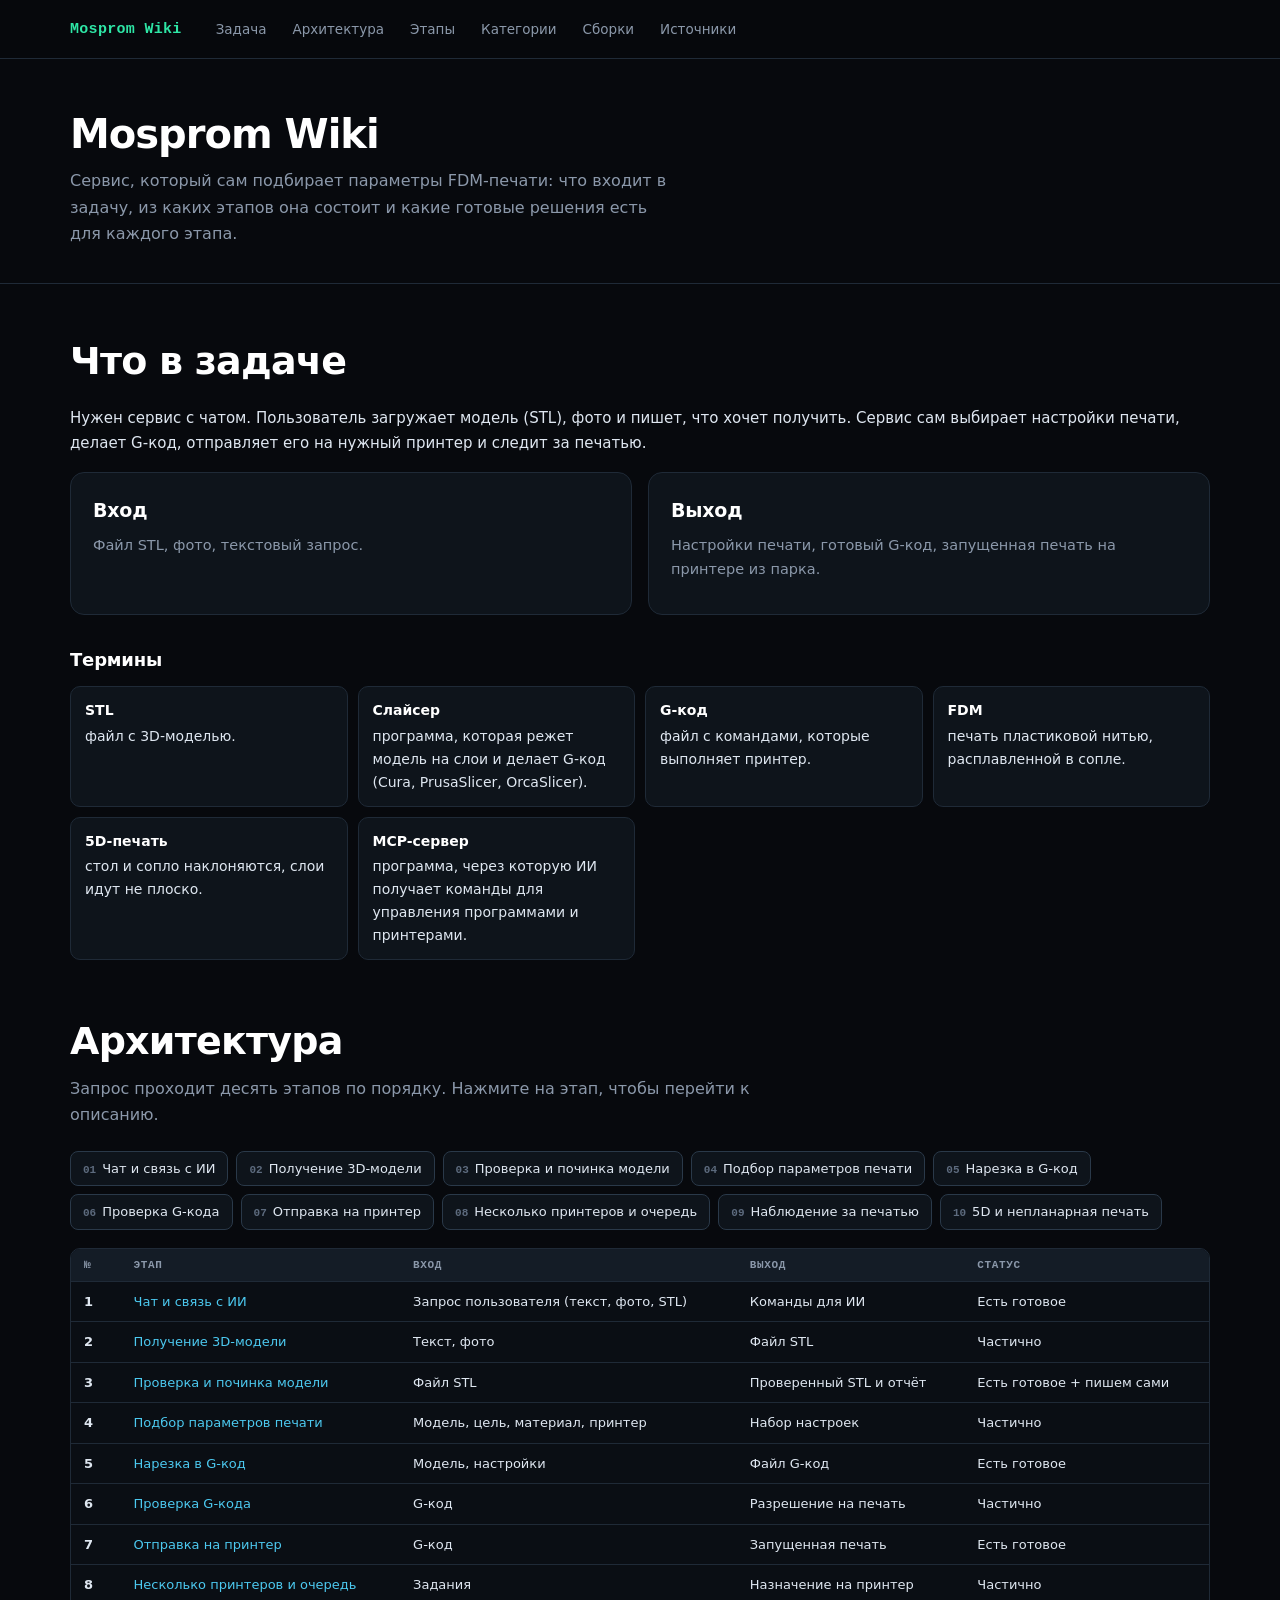
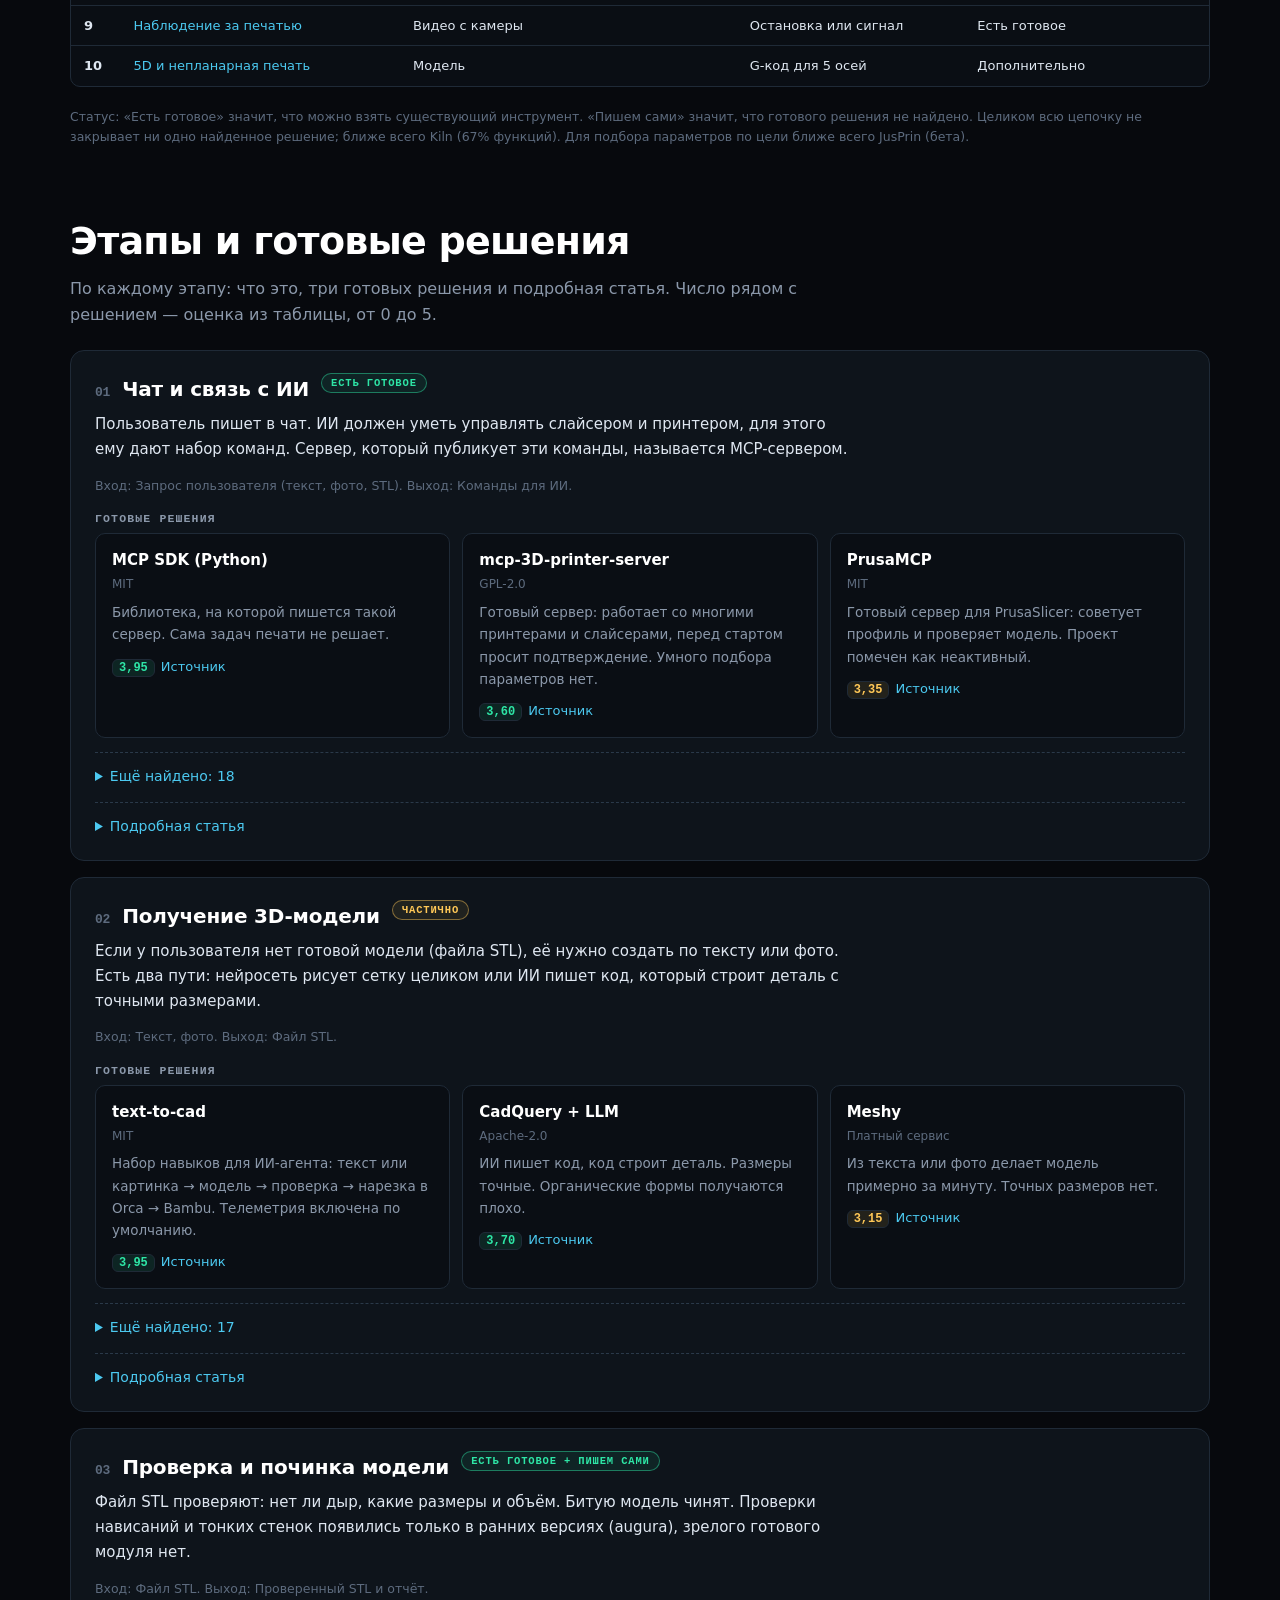
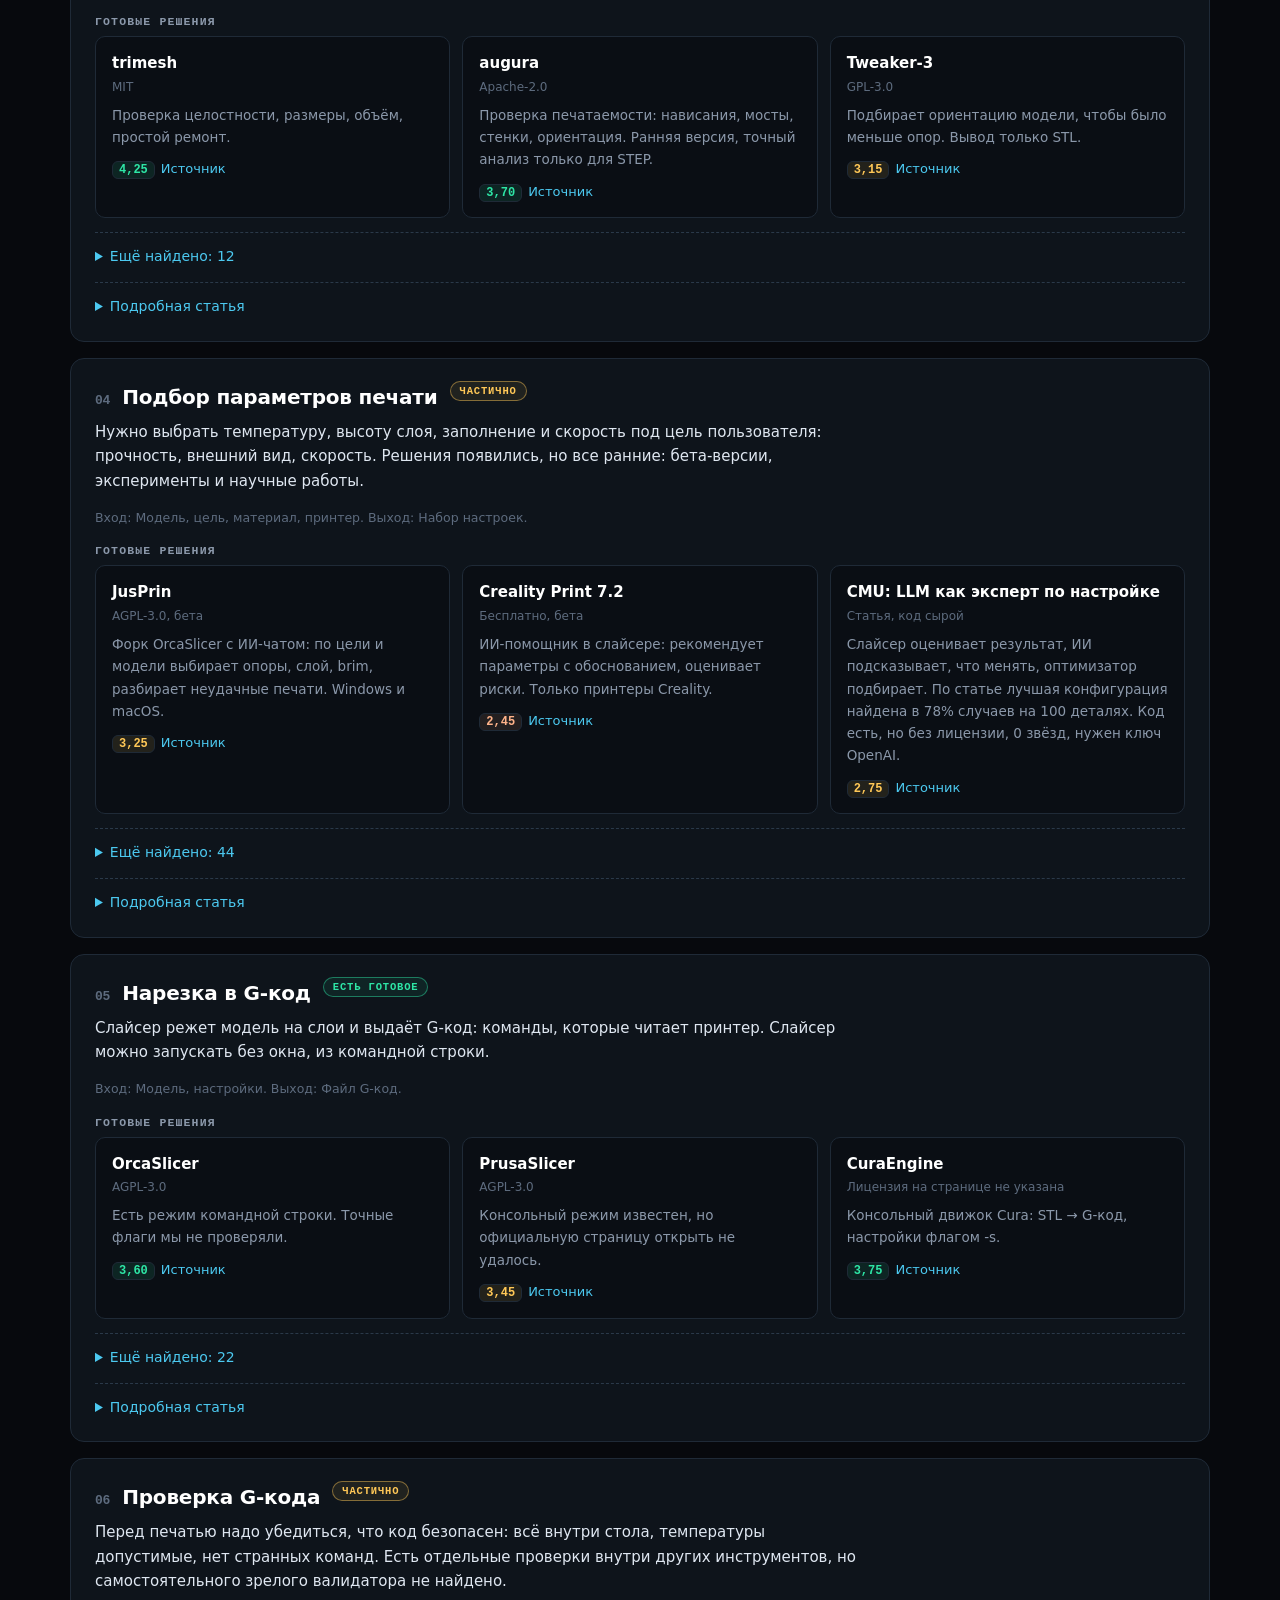
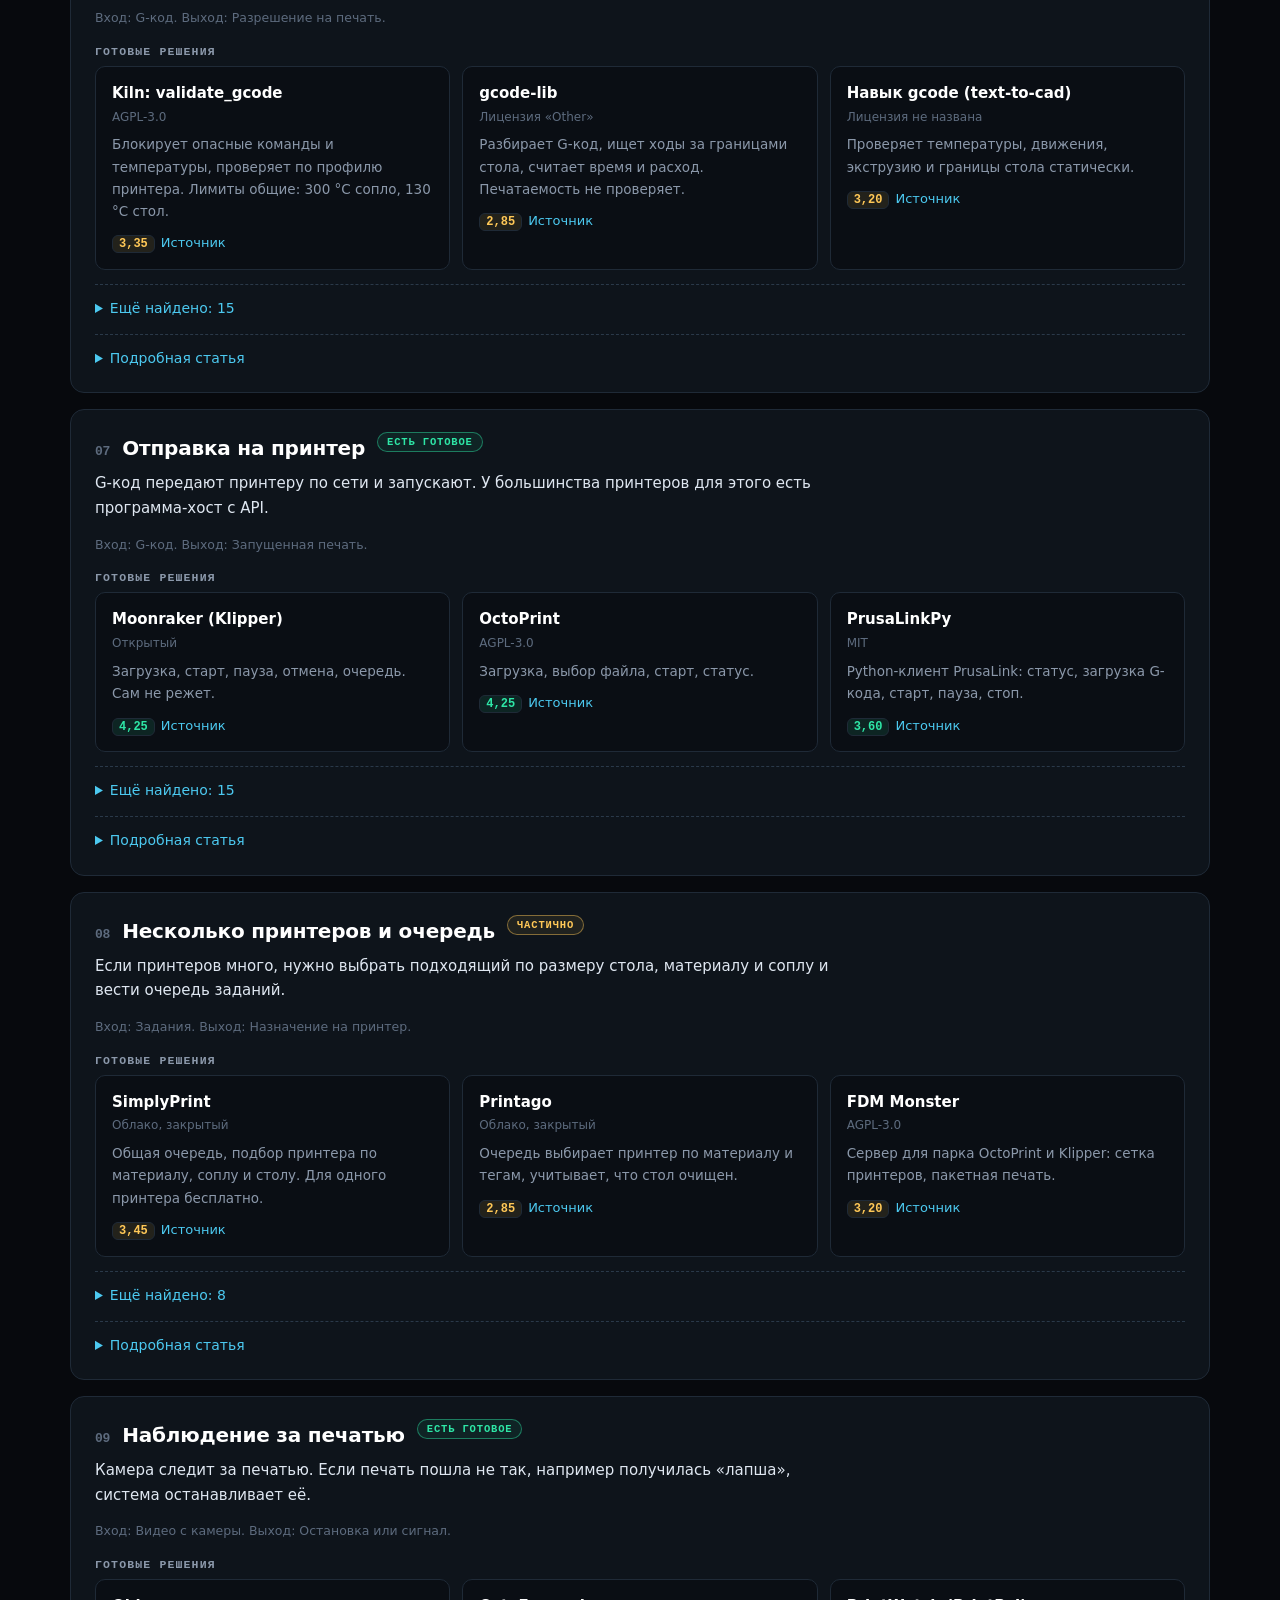
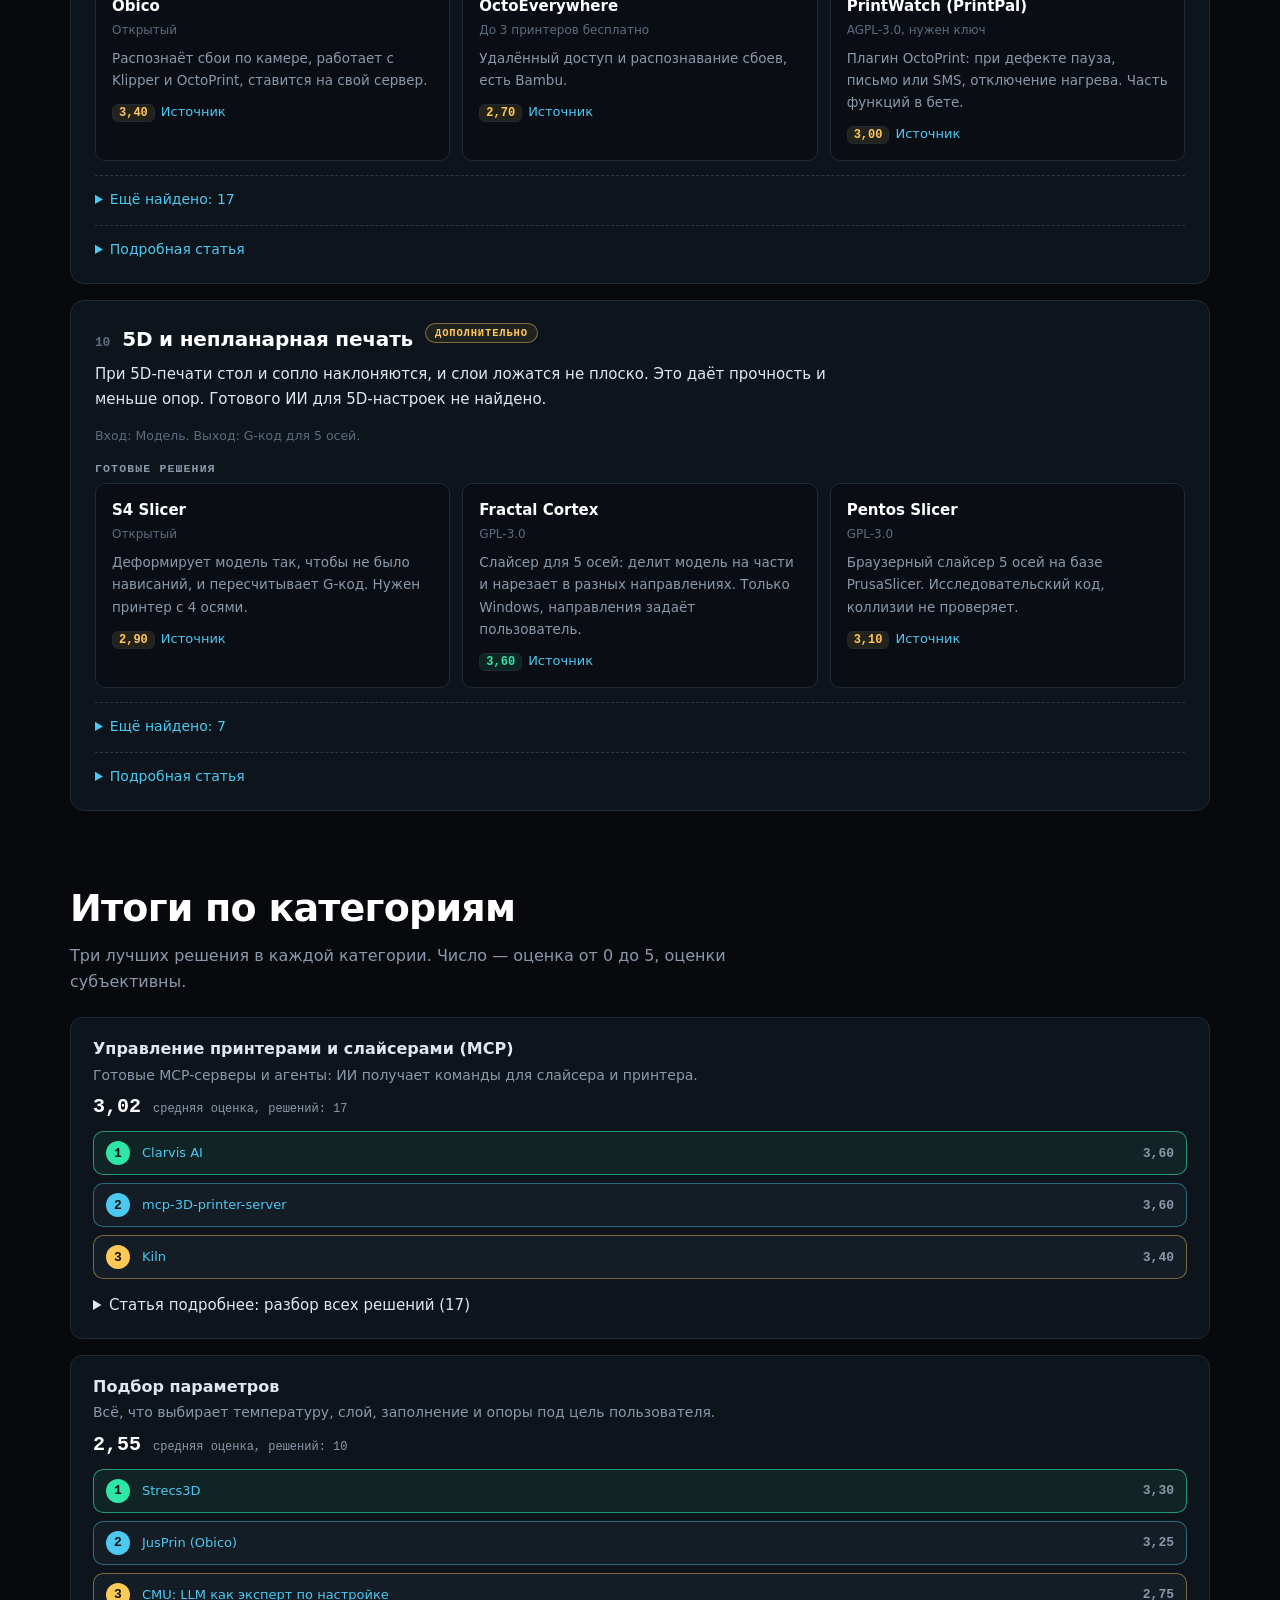
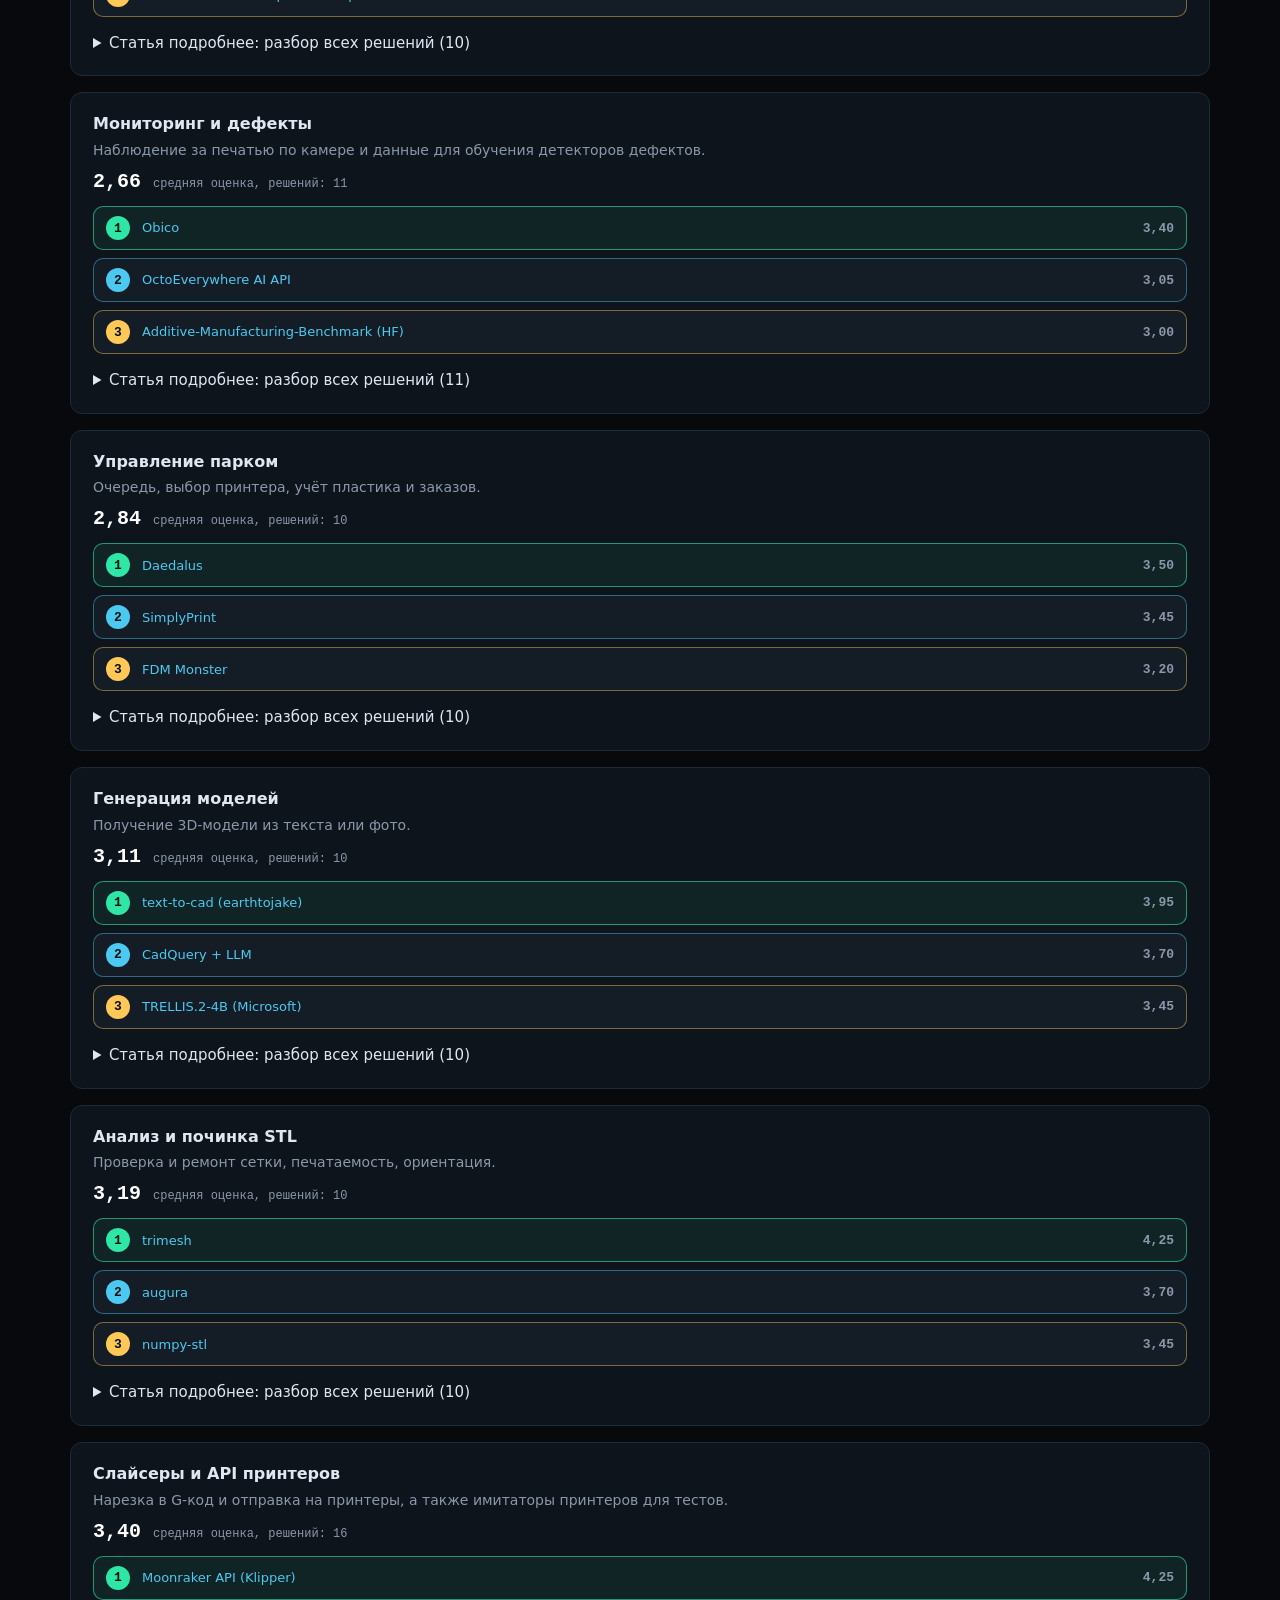
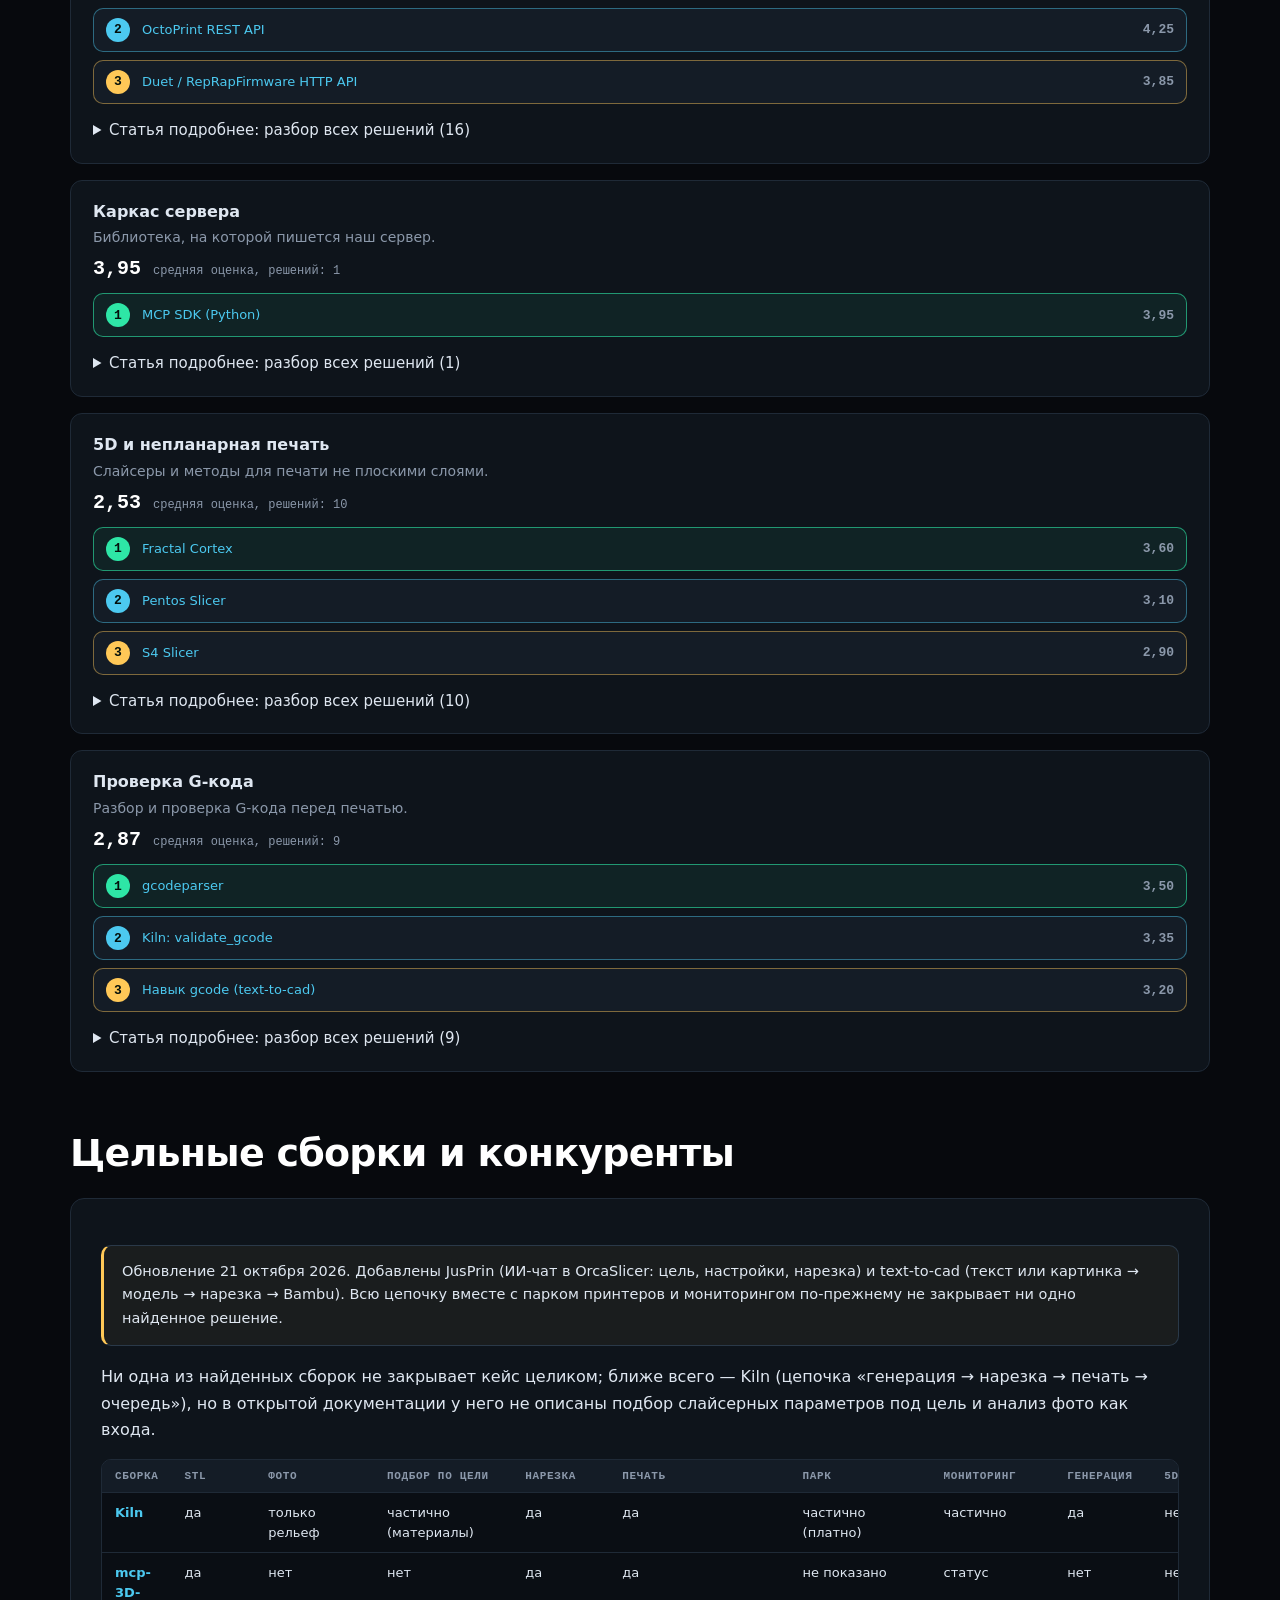
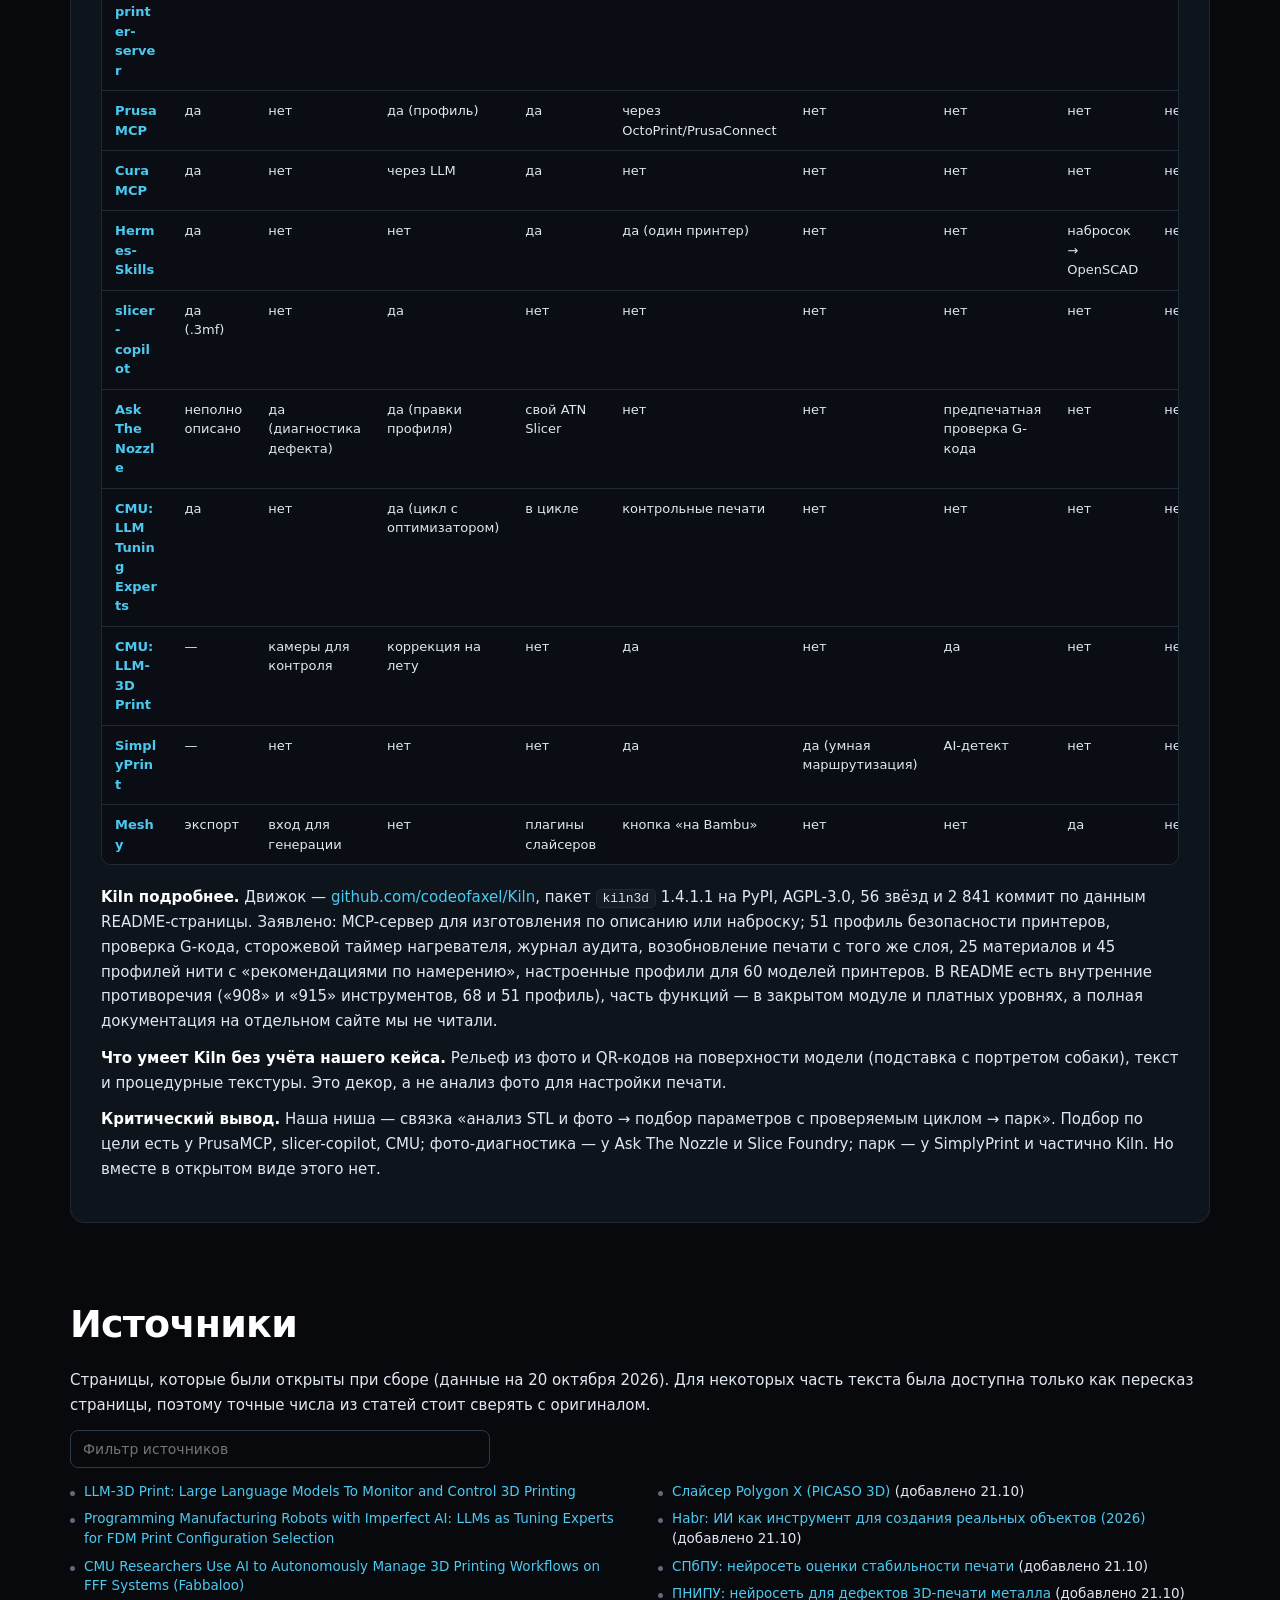
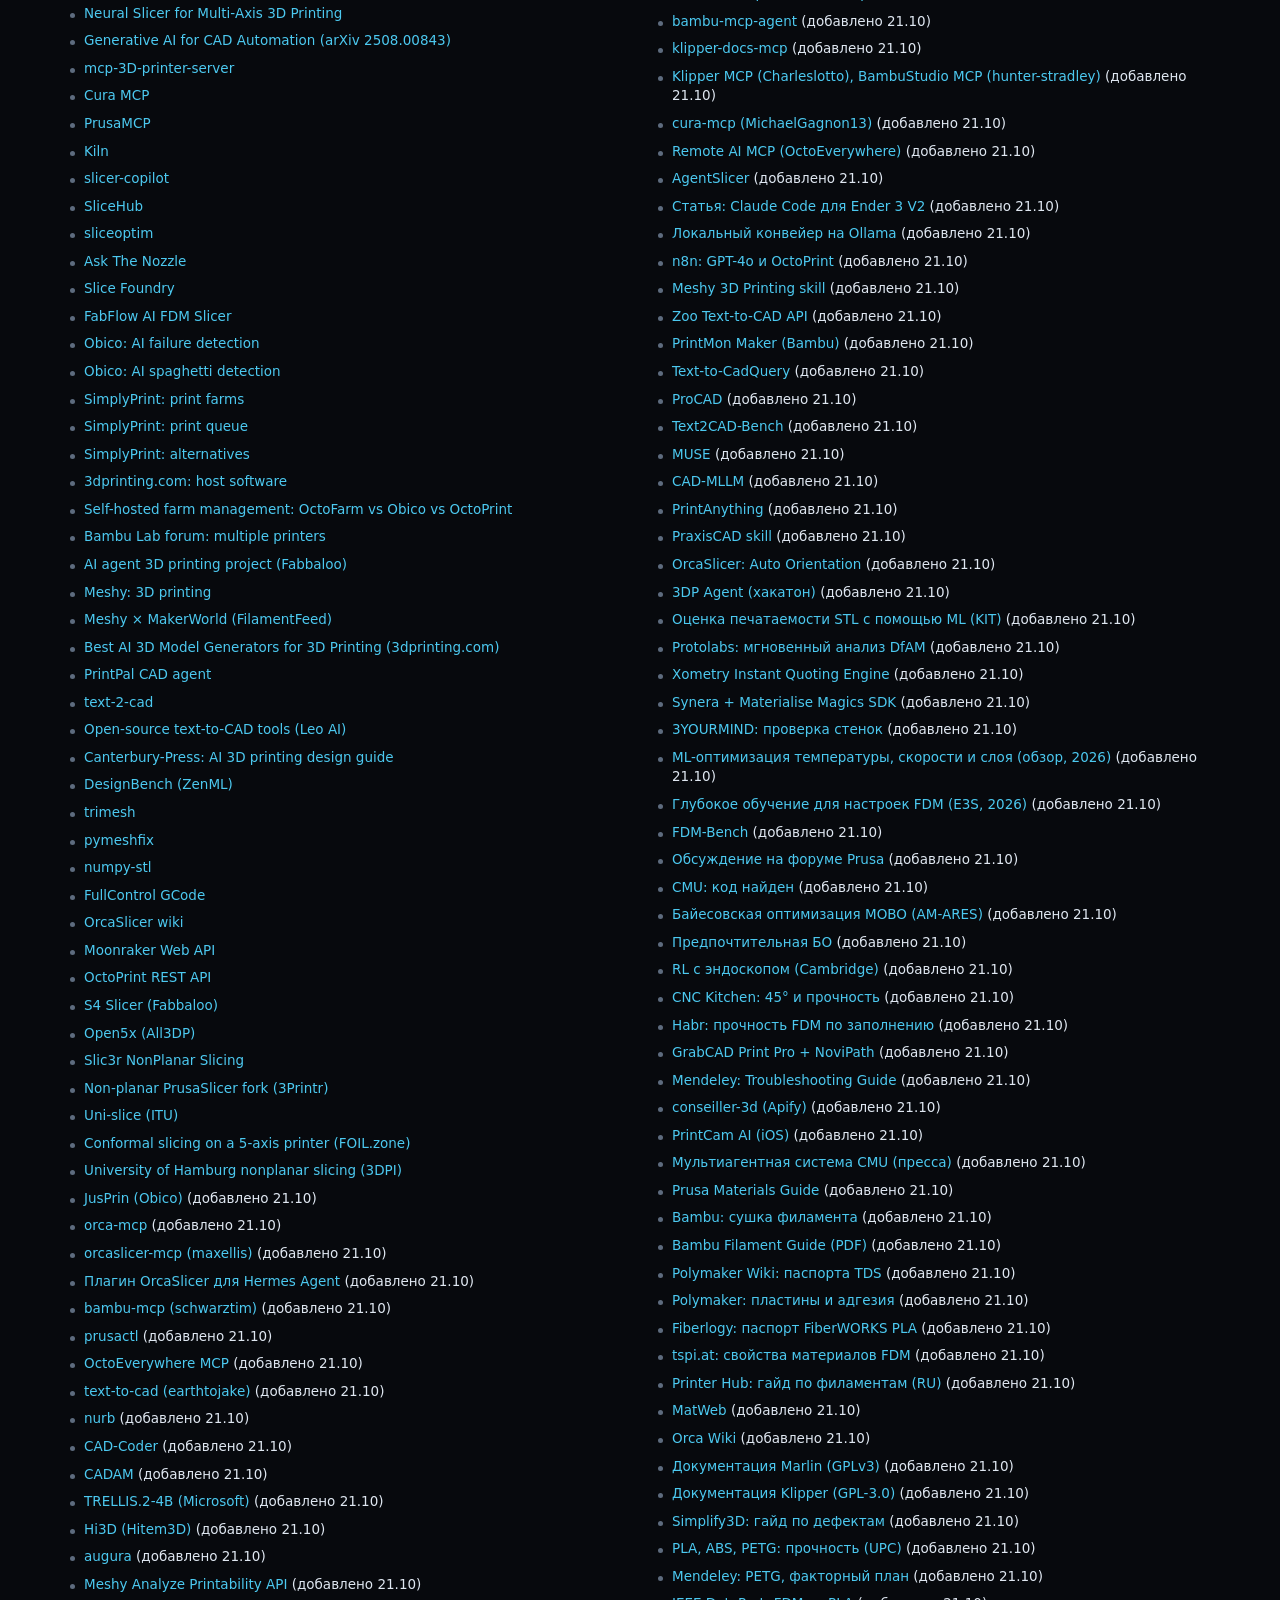
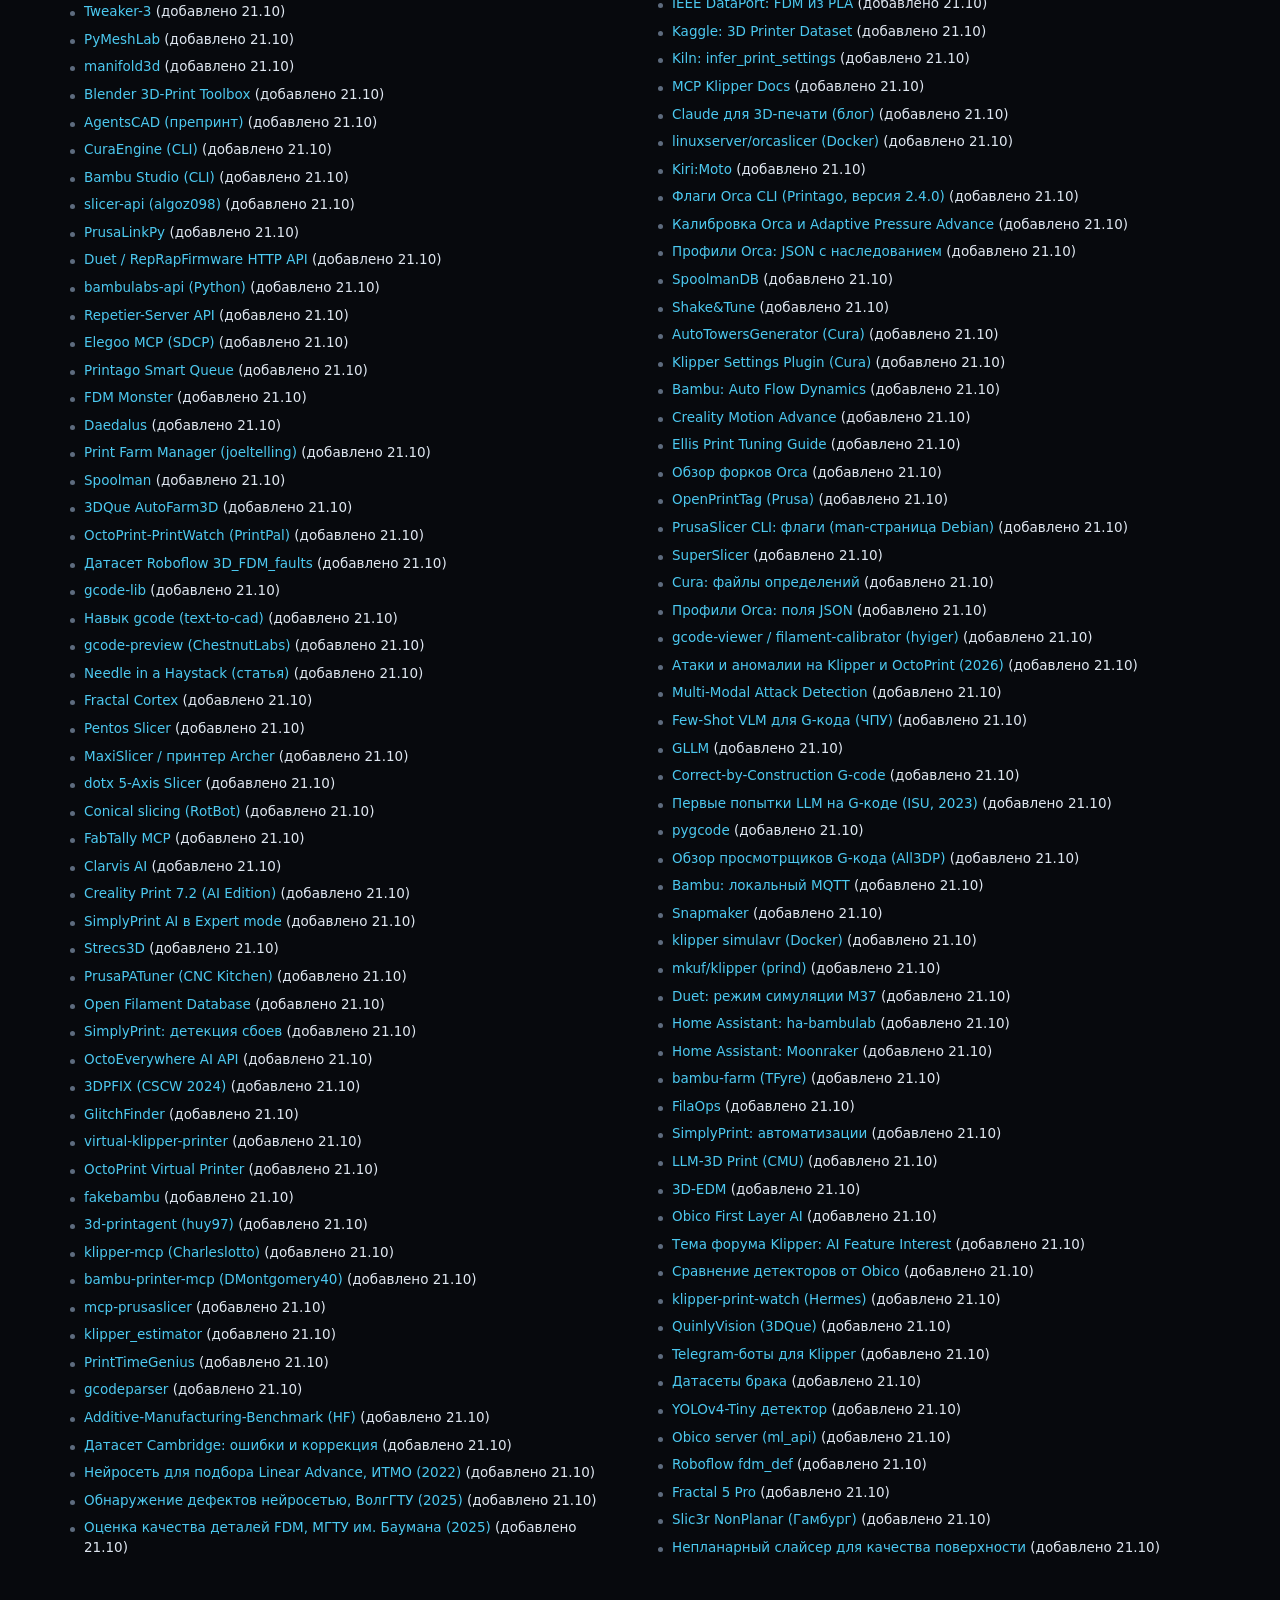
==== commit 49c9b8c0: "Add files via upload" ====
--- a/index.html
+++ b/index.html
@@ -6,7 +6,7 @@
 <link rel="icon" href="data:image/svg+xml,%3Csvg xmlns='http://www.w3.org/2000/svg' viewBox='0 0 32 32'%3E%3Crect width='32' height='32' rx='7' fill='%2307090d'/%3E%3Cpath d='M8 22l8-14 8 14z' fill='none' stroke='%232ee6a6' stroke-width='2.5'/%3E%3C/svg%3E">
 <link rel="stylesheet" href="style.css"></head><body>
 <a class="skip" href="#main">К содержимому</a>
-<header class="top"><div class="top-in"><a class="logo" href="#top">Mosprom Wiki</a><nav aria-label="Разделы"><a href="#task">Задача</a><a href="#arch">Архитектура</a><a href="#stages">Этапы</a><a href="#compare">Таблица</a><a href="#builds">Сборки</a><a href="#sources">Источники</a></nav></div></header>
+<header class="top"><div class="top-in"><a class="logo" href="#top">Mosprom Wiki</a><nav aria-label="Разделы"><a href="#task">Задача</a><a href="#arch">Архитектура</a><a href="#stages">Этапы</a><a href="#compare">Категории</a><a href="#builds">Сборки</a><a href="#sources">Источники</a></nav></div></header>
 <div class="hero" id="top"><div class="hero-in"><h1>Mosprom Wiki</h1><p class="sub">Сервис, который сам подбирает параметры FDM-печати: что входит в задачу, из каких этапов она состоит и какие готовые решения есть для каждого этапа.</p></div></div>
 <main id="main">
 <section class="blk" id="task"><div class="sh"><h2>Что в задаче</h2></div>
@@ -59,7 +59,7 @@
 </table></div>
 <p><strong>Как это устроено.</strong> Сервер публикует инструменты с описанием, LLM выбирает нужный и передаёт аргументы. Вызов <code>slice_stl</code> запускает консольный слайсер в фоне, а вызовы <code>start_print</code> и <code>get_printer_status</code> — API принтера (OctoPrint, Moonraker и др.). Нарезает модель именно слайсер; разные слайсеры дают разный G-код из-за разных алгоритмов и профилей.</p>
 <p><strong>Что брать.</strong> <code>mcp-3D-printer-server</code> — база для связи с принтерами и слайсерами (но лицензия GPL: лучше запускать как отдельный сервис). PrusaMCP — пример того, как оформить рекомендацию профиля с объяснением. Cura MCP закрыт и привязан к рабочему столу — для серверной сборки не подходит.</p>
-<p><strong>Ограничения.</strong> Автоматический подбор настроек под цель в этих серверах, кроме PrusaMCP, не описан; по печати на нескольких принтерах одновременно данных нет.</p></div></details></article><article class="stage" id="s2"><h3><span class="n">02</span>Получение 3D-модели <span class="badge b-part">Частично</span></h3><p class="what">Если у пользователя нет готовой модели (файла STL), её нужно создать по тексту или фото. Есть два пути: нейросеть рисует сетку целиком или ИИ пишет код, который строит деталь с точными размерами.</p><p class="hint">Вход: Текст, фото. Выход: Файл STL.</p><h4>Готовые решения</h4><div class="sol"><div><b>text-to-cad</b><span class="lic">MIT</span><p>Набор навыков для ИИ-агента: текст или картинка → модель → проверка → нарезка в Orca → Bambu. Телеметрия включена по умолчанию.</p><span class="sc sc4">3,95</span><a href="https://github.com/earthtojake/text-to-cad" target="_blank" rel="noopener noreferrer">Источник</a></div><div><b>CadQuery + LLM</b><span class="lic">Apache-2.0</span><p>ИИ пишет код, код строит деталь. Размеры точные. Органические формы получаются плохо.</p><span class="sc sc4">3,70</span><a href="https://www.getleo.ai/blog/open-source-text-to-cad-tools-free" target="_blank" rel="noopener noreferrer">Источник</a></div><div><b>Meshy</b><span class="lic">Платный сервис</span><p>Из текста или фото делает модель примерно за минуту. Точных размеров нет.</p><span class="sc sc3">3,15</span><a href="https://www.meshy.ai/3d-printing" target="_blank" rel="noopener noreferrer">Источник</a></div></div><details><summary>Ещё найдено: 17</summary><ul class="more"><li><a href="https://3dprinting.com/software-guides/ai-3d-model-generators/" target="_blank" rel="noopener noreferrer">Hunyuan3D (локально)</a> — Лицензия не действует в ЕС, Великобритании и Южной Корее; свыше 1 млн пользователей нужно отдельное разрешение (по зеркалу текста лицензии).</li><li><a href="https://huggingface.co/microsoft/TRELLIS.2-4B/blob/main/README.md" target="_blank" rel="noopener noreferrer">TRELLIS.2-4B</a> — Фото → меш, MIT, нужна GPU от 24 ГБ.</li><li><a href="https://pypi.org/project/nurb/0.18.2/" target="_blank" rel="noopener noreferrer">nurb</a> — Код → деталь с проверкой печатаемости; лицензия FSL.</li><li><a href="https://huggingface.co/gudo7208/CAD-Coder" target="_blank" rel="noopener noreferrer">CAD-Coder</a> — Модель пишет CadQuery по тексту.</li><li><a href="https://adam.new/opensource" target="_blank" rel="noopener noreferrer">CADAM</a> — Веб-приложение text-to-CAD.</li><li><a href="https://www.fabbaloo.com/news/hi3d-announced-a-new-3d-print-workflow-for-ai-generated-models" target="_blank" rel="noopener noreferrer">Hi3D</a> — Текст → модель → части → раскладка → 3MF.</li><li><a href="https://skillselion.com/skills/meshy-dev/meshy-3d-agent/meshy-3d-printing" target="_blank" rel="noopener noreferrer">Meshy 3D Printing skill</a> — Текст или фото → Meshy → проверка → слайсер.</li><li><a href="https://zoo.dev/docs/developer-tools/api/ml" target="_blank" rel="noopener noreferrer">Zoo Text-to-CAD API</a> — Страница документации показывает только часть эндпоинтов.</li><li><a href="https://3dprintingindustry.com/news/bambu-lab-launches-new-ai-3d-model-generator-233736/" target="_blank" rel="noopener noreferrer">PrintMon Maker (Bambu)</a> — Персонажи, многоцветные модели.</li><li><a href="https://arxiv.org/abs/2505.06507" target="_blank" rel="noopener noreferrer">Text-to-CadQuery</a> — LLM пишет CadQuery; код и модели есть; точное совпадение 69,3%.</li><li><a href="https://arxiv.org/abs/2602.03045" target="_blank" rel="noopener noreferrer">ProCAD</a> — Агент задаёт уточняющие вопросы, потом пишет CadQuery; код есть.</li><li><a href="https://arxiv.org/pdf/2605.18430" target="_blank" rel="noopener noreferrer">Text2CAD-Bench</a> — Бенчмарк: на сложных запросах 70–90% невалидных моделей.</li><li><a href="https://arxiv.org/pdf/2605.28579" target="_blank" rel="noopener noreferrer">MUSE</a> — Бенчмарк производимости сборок; лучший результат 52%.</li><li><a href="https://huggingface.co/papers/2411.04954" target="_blank" rel="noopener noreferrer">CAD-MLLM</a> — CAD из текста, фото и облака точек; датасет открыт.</li><li><a href="https://arxiv.org/abs/2607.27729" target="_blank" rel="noopener noreferrer">PrintAnything</a> — G-код прямо из облака точек; код на GitHub, не открывал.</li><li><a href="https://habr.com/en/articles/985002" target="_blank" rel="noopener noreferrer">Habr: ИИ как инструмент для создания реальных объектов</a> — Kandinsky/GigaChat → Meshy/TRELLIS/Hunyuan3D → Blender → слайсер, всё вручную.</li><li><a href="https://github.com/praxiscad/praxiscad-skill" target="_blank" rel="noopener noreferrer">PraxisCAD skill</a> — Text-to-CAD с DFM-проверкой; лицензия не открытая.</li></ul></details><details><summary>Подробная статья</summary><div class="art"><p>Есть два лагеря: меш-генераторы (быстрые, для фигурок, но без точных размеров) и «код → CAD» (LLM пишет OpenSCAD или CadQuery, точные размеры, но только простые детали). Для функциональных деталей подходит второй лагерь.</p>
+<p><strong>Ограничения.</strong> Автоматический подбор настроек под цель в этих серверах, кроме PrusaMCP, не описан; по печати на нескольких принтерах одновременно данных нет.</p><h4>Разбор решений этапа</h4><div class="sdl"><div class="sd best"><div class="sd-h"><h5>MCP SDK (Python)</h5><span class="top-tag lab">Топ 1 этапа</span><span class="sc sc4">3,95</span></div><div class="sd-m"><span class="lic">MIT, mcp 2.3.0</span><span class="vd">Вывод по оценке: Брать</span></div><p><b>Что это.</b> Официальная библиотека для создания MCP-сервера: через неё публикуются инструменты для ИИ.</p><p><b>Как пригодится у нас.</b> Основа нашего сервера.</p><p><b>Ограничения.</b> Сама задач печати не решает.</p><div class="crs"><div class="cr"><span>Покрытие задачи</span><i class="cbar"><b style="width:40%"></b></i><em>2</em></div><div class="cr"><span>Зрелость</span><i class="cbar"><b style="width:100%"></b></i><em>5</em></div><div class="cr"><span>Открытость</span><i class="cbar"><b style="width:100%"></b></i><em>5</em></div><div class="cr"><span>Встраиваемость</span><i class="cbar"><b style="width:100%"></b></i><em>5</em></div><div class="cr"><span>Подтверждённость</span><i class="cbar"><b style="width:80%"></b></i><em>4</em></div></div><a href="https://pypi.org/project/mcp/" target="_blank" rel="noopener noreferrer">Источник</a></div><div class="sd best"><div class="sd-h"><h5>mcp-3D-printer-server</h5><span class="top-tag lab">Топ 2 этапа</span><span class="sc sc4">3,60</span></div><div class="sd-m"><span class="lic">GPL-2.0, npm 1.2.12</span><span class="vd">Вывод по оценке: Брать</span></div><p><b>Что это.</b> Готовый MCP-сервер: ИИ получает команды для работы с принтерами и слайсерами разных производителей. Перед стартом печати просит подтверждение.</p><p><b>Как пригодится у нас.</b> Можно взять как основу сервера или как список нужных команд. Подтверждение перед стартом полезно для безопасности.</p><p><b>Ограничения.</b> Умного подбора параметров нет, управление парком не показано. Лицензия GPL-2.0 ограничивает встраивание в закрытый продукт.</p><div class="crs"><div class="cr"><span>Покрытие задачи</span><i class="cbar"><b style="width:60%"></b></i><em>3</em></div><div class="cr"><span>Зрелость</span><i class="cbar"><b style="width:80%"></b></i><em>4</em></div><div class="cr"><span>Открытость</span><i class="cbar"><b style="width:60%"></b></i><em>3</em></div><div class="cr"><span>Встраиваемость</span><i class="cbar"><b style="width:100%"></b></i><em>5</em></div><div class="cr"><span>Подтверждённость</span><i class="cbar"><b style="width:60%"></b></i><em>3</em></div></div><a href="https://mcpservers.org/ru/servers/DMontgomery40/mcp-3D-printer-server" target="_blank" rel="noopener noreferrer">Источник</a></div><div class="sd best"><div class="sd-h"><h5>PrusaMCP</h5><span class="top-tag lab">Топ 3 этапа</span><span class="sc sc3">3,35</span></div><div class="sd-m"><span class="lic">MIT, v1.0.0</span><span class="vd">Вывод по оценке: Рассмотреть или взять идею</span></div><p><b>Что это.</b> MCP-сервер для PrusaSlicer. Умеет советовать профиль с обоснованием и анализировать сетку модели.</p><p><b>Как пригодится у нас.</b> Единственный в этой группе с готовой командой «рекомендовать профиль». Можно изучить, как он объясняет выбор.</p><p><b>Ограничения.</b> Работает только с PrusaSlicer. Проект помечен как неактивный. Правила подбора не раскрыты.</p><div class="crs"><div class="cr"><span>Покрытие задачи</span><i class="cbar"><b style="width:60%"></b></i><em>3</em></div><div class="cr"><span>Зрелость</span><i class="cbar"><b style="width:40%"></b></i><em>2</em></div><div class="cr"><span>Открытость</span><i class="cbar"><b style="width:100%"></b></i><em>5</em></div><div class="cr"><span>Встраиваемость</span><i class="cbar"><b style="width:100%"></b></i><em>5</em></div><div class="cr"><span>Подтверждённость</span><i class="cbar"><b style="width:40%"></b></i><em>2</em></div></div><a href="https://glama.ai/mcp/servers/Noosbai/PrusaMCP" target="_blank" rel="noopener noreferrer">Источник</a></div></div></div></details></article><article class="stage" id="s2"><h3><span class="n">02</span>Получение 3D-модели <span class="badge b-part">Частично</span></h3><p class="what">Если у пользователя нет готовой модели (файла STL), её нужно создать по тексту или фото. Есть два пути: нейросеть рисует сетку целиком или ИИ пишет код, который строит деталь с точными размерами.</p><p class="hint">Вход: Текст, фото. Выход: Файл STL.</p><h4>Готовые решения</h4><div class="sol"><div><b>text-to-cad</b><span class="lic">MIT</span><p>Набор навыков для ИИ-агента: текст или картинка → модель → проверка → нарезка в Orca → Bambu. Телеметрия включена по умолчанию.</p><span class="sc sc4">3,95</span><a href="https://github.com/earthtojake/text-to-cad" target="_blank" rel="noopener noreferrer">Источник</a></div><div><b>CadQuery + LLM</b><span class="lic">Apache-2.0</span><p>ИИ пишет код, код строит деталь. Размеры точные. Органические формы получаются плохо.</p><span class="sc sc4">3,70</span><a href="https://www.getleo.ai/blog/open-source-text-to-cad-tools-free" target="_blank" rel="noopener noreferrer">Источник</a></div><div><b>Meshy</b><span class="lic">Платный сервис</span><p>Из текста или фото делает модель примерно за минуту. Точных размеров нет.</p><span class="sc sc3">3,15</span><a href="https://www.meshy.ai/3d-printing" target="_blank" rel="noopener noreferrer">Источник</a></div></div><details><summary>Ещё найдено: 17</summary><ul class="more"><li><a href="https://3dprinting.com/software-guides/ai-3d-model-generators/" target="_blank" rel="noopener noreferrer">Hunyuan3D (локально)</a> — Лицензия не действует в ЕС, Великобритании и Южной Корее; свыше 1 млн пользователей нужно отдельное разрешение (по зеркалу текста лицензии).</li><li><a href="https://huggingface.co/microsoft/TRELLIS.2-4B/blob/main/README.md" target="_blank" rel="noopener noreferrer">TRELLIS.2-4B</a> — Фото → меш, MIT, нужна GPU от 24 ГБ.</li><li><a href="https://pypi.org/project/nurb/0.18.2/" target="_blank" rel="noopener noreferrer">nurb</a> — Код → деталь с проверкой печатаемости; лицензия FSL.</li><li><a href="https://huggingface.co/gudo7208/CAD-Coder" target="_blank" rel="noopener noreferrer">CAD-Coder</a> — Модель пишет CadQuery по тексту.</li><li><a href="https://adam.new/opensource" target="_blank" rel="noopener noreferrer">CADAM</a> — Веб-приложение text-to-CAD.</li><li><a href="https://www.fabbaloo.com/news/hi3d-announced-a-new-3d-print-workflow-for-ai-generated-models" target="_blank" rel="noopener noreferrer">Hi3D</a> — Текст → модель → части → раскладка → 3MF.</li><li><a href="https://skillselion.com/skills/meshy-dev/meshy-3d-agent/meshy-3d-printing" target="_blank" rel="noopener noreferrer">Meshy 3D Printing skill</a> — Текст или фото → Meshy → проверка → слайсер.</li><li><a href="https://zoo.dev/docs/developer-tools/api/ml" target="_blank" rel="noopener noreferrer">Zoo Text-to-CAD API</a> — Страница документации показывает только часть эндпоинтов.</li><li><a href="https://3dprintingindustry.com/news/bambu-lab-launches-new-ai-3d-model-generator-233736/" target="_blank" rel="noopener noreferrer">PrintMon Maker (Bambu)</a> — Персонажи, многоцветные модели.</li><li><a href="https://arxiv.org/abs/2505.06507" target="_blank" rel="noopener noreferrer">Text-to-CadQuery</a> — LLM пишет CadQuery; код и модели есть; точное совпадение 69,3%.</li><li><a href="https://arxiv.org/abs/2602.03045" target="_blank" rel="noopener noreferrer">ProCAD</a> — Агент задаёт уточняющие вопросы, потом пишет CadQuery; код есть.</li><li><a href="https://arxiv.org/pdf/2605.18430" target="_blank" rel="noopener noreferrer">Text2CAD-Bench</a> — Бенчмарк: на сложных запросах 70–90% невалидных моделей.</li><li><a href="https://arxiv.org/pdf/2605.28579" target="_blank" rel="noopener noreferrer">MUSE</a> — Бенчмарк производимости сборок; лучший результат 52%.</li><li><a href="https://huggingface.co/papers/2411.04954" target="_blank" rel="noopener noreferrer">CAD-MLLM</a> — CAD из текста, фото и облака точек; датасет открыт.</li><li><a href="https://arxiv.org/abs/2607.27729" target="_blank" rel="noopener noreferrer">PrintAnything</a> — G-код прямо из облака точек; код на GitHub, не открывал.</li><li><a href="https://habr.com/en/articles/985002" target="_blank" rel="noopener noreferrer">Habr: ИИ как инструмент для создания реальных объектов</a> — Kandinsky/GigaChat → Meshy/TRELLIS/Hunyuan3D → Blender → слайсер, всё вручную.</li><li><a href="https://github.com/praxiscad/praxiscad-skill" target="_blank" rel="noopener noreferrer">PraxisCAD skill</a> — Text-to-CAD с DFM-проверкой; лицензия не открытая.</li></ul></details><details><summary>Подробная статья</summary><div class="art"><p>Есть два лагеря: меш-генераторы (быстрые, для фигурок, но без точных размеров) и «код → CAD» (LLM пишет OpenSCAD или CadQuery, точные размеры, но только простые детали). Для функциональных деталей подходит второй лагерь.</p>
 <p><strong>Меш-генераторы (текст и фото → сетка)</strong></p>
 <div class="tw"><table>
 <thead>
@@ -147,7 +147,7 @@
 </tbody>
 </table></div>
 <p><strong>Главный вывод.</strong> Для нашего проекта генерация — необязательный бонус: условие кейса даёт готовую STL. Если делать, то функциональные детали — через CadQuery или OpenSCAD с автоматической проверкой сетки, а фотореалистичные фигурки — через внешний сервис (Meshy, Tripo, Hunyuan3D).</p>
-<p><strong>Ограничения.</strong> Ни один измеренный тест пригодности к печати не найден у меш-генераторов: цифры — вендорские. Для «код → CAD» сама проблема — слабое пространственное мышление LLM (в трёх источниках названо прямо). Статья с «69,3% точного совпадения» для Text-to-CadQuery упомянута в обзоре Canterbury, саму статью мы не читали.</p></div></details></article><article class="stage" id="s3"><h3><span class="n">03</span>Проверка и починка модели <span class="badge b-take">Есть готовое + пишем сами</span></h3><p class="what">Файл STL проверяют: нет ли дыр, какие размеры и объём. Битую модель чинят. Проверки нависаний и тонких стенок появились только в ранних версиях (augura), зрелого готового модуля нет.</p><p class="hint">Вход: Файл STL. Выход: Проверенный STL и отчёт.</p><h4>Готовые решения</h4><div class="sol"><div><b>trimesh</b><span class="lic">MIT</span><p>Проверка целостности, размеры, объём, простой ремонт.</p><span class="sc sc4">4,25</span><a href="https://pypi.org/project/trimesh/" target="_blank" rel="noopener noreferrer">Источник</a></div><div><b>augura</b><span class="lic">Apache-2.0</span><p>Проверка печатаемости: нависания, мосты, стенки, ориентация. Ранняя версия, точный анализ только для STEP.</p><span class="sc sc4">3,70</span><a href="https://pypi.org/project/augura/" target="_blank" rel="noopener noreferrer">Источник</a></div><div><b>Tweaker-3</b><span class="lic">GPL-3.0</span><p>Подбирает ориентацию модели, чтобы было меньше опор. Вывод только STL.</p><span class="sc sc3">3,15</span><a href="https://github.com/ChristophSchranz/Tweaker-3" target="_blank" rel="noopener noreferrer">Источник</a></div></div><details><summary>Ещё найдено: 12</summary><ul class="more"><li><a href="https://docs.meshy.ai/api/analyze-printability.md" target="_blank" rel="noopener noreferrer">Meshy Analyze Printability API</a> — Проверка герметичности и стенок, бесплатно, не чинит.</li><li><a href="https://github.com/cnr-isti-vclab/PyMeshLab" target="_blank" rel="noopener noreferrer">PyMeshLab</a> — Фильтры MeshLab из Python, GPL-3.0.</li><li><a href="https://pypi.org/project/manifold3d/" target="_blank" rel="noopener noreferrer">manifold3d</a> — Булевы операции с гарантией целостности.</li><li><a href="https://docs.blender.org/manual/en/3.2/addons/mesh/3d_print_toolbox.html" target="_blank" rel="noopener noreferrer">Blender 3D-Print Toolbox</a> — Проверки печатаемости в Blender.</li><li><a href="https://www.orcaslicer.com/wiki/print_prepare/prepare_auto_orient" target="_blank" rel="noopener noreferrer">OrcaSlicer: Auto Orientation</a> — Авторазворот по нависаниям и контакту со столом; прочность не учитывается.</li><li><a href="https://lablab.ai/submissions/j64wdb97wfcthb9pvgozdtj3" target="_blank" rel="noopener noreferrer">3DP Agent (хакатон)</a> — Анализ STL пятью LLM-агентами, прототип.</li><li><a href="https://arxiv.org/abs/2607.02448" target="_blank" rel="noopener noreferrer">AgentsCAD</a> — Агентная переделка геометрии под FDM, один пример.</li><li><a href="https://arxiv.org/pdf/2509.12392" target="_blank" rel="noopener noreferrer">Оценка печатаемости STL с помощью ML (KIT)</a> — PointNet, 96 моделей, точность до 70%; для продукта не годится.</li><li><a href="https://industrialmachinerydigest.com/metalworking/machining/protolabs-launches-instant-manufacturability-analysis-for-3d-printing-automated-design-feedback/" target="_blank" rel="noopener noreferrer">Protolabs: мгновенный анализ DfAM</a> — Помечает тонкие стенки и зазоры при расчёте цены; FDM не назван.</li><li><a href="https://xometry.eu/en/instant-quoting-engine/" target="_blank" rel="noopener noreferrer">Xometry Instant Quoting Engine</a> — Цена и срок по CAD-файлу, DFM-подсказки; формула закрыта.</li><li><a href="https://www.synera.ai/press/synera-and-materialise-collaborate-to-streamline-additive-manufacturing-build-preparation-with-magics-sdk-and-syneras-ai-agents" target="_blank" rel="noopener noreferrer">Synera + Materialise Magics SDK</a> — ИИ-агенты чинят файл и ставят поддержки; FDM не упомянут.</li><li><a href="https://www.3yourmind.com/news/want-to-know-if-your-parts-walls-are-thick-enough-to-print" target="_blank" rel="noopener noreferrer">3YOURMIND: проверка стенок</a> — Толщины стенок по материалу; FDM не упомянут.</li></ul></details><details><summary>Подробная статья</summary><div class="art"><p>Для анализа геометрии и починки сетки есть зрелые библиотеки в открытом доступе; готового модуля «найти нависания, тонкие стенки, подбрать ориентацию» на базе этих библиотек нужно дописывать самим (частично это есть в PrusaMCP, Meshy, Cura MCP).</p>
+<p><strong>Ограничения.</strong> Ни один измеренный тест пригодности к печати не найден у меш-генераторов: цифры — вендорские. Для «код → CAD» сама проблема — слабое пространственное мышление LLM (в трёх источниках названо прямо). Статья с «69,3% точного совпадения» для Text-to-CadQuery упомянута в обзоре Canterbury, саму статью мы не читали.</p><h4>Разбор решений этапа</h4><div class="sdl"><div class="sd best"><div class="sd-h"><h5>text-to-cad (earthtojake)</h5><span class="top-tag lab">Топ 1 этапа</span><span class="sc sc4">3,95</span></div><div class="sd-m"><span class="lic">MIT, 21 тыс. звёзд</span><span class="vd">Вывод по оценке: Брать</span></div><p><b>Что это.</b> Набор навыков для ИИ-агента: по тексту или картинке строит модель, проверяет технологичность, делает чертежи, режет в Orca по вашим пресетам и отправляет на Bambu.</p><p><b>Как пригодится у нас.</b> Самое близкое к цепочке «запрос → модель → печать». Подходит и как этап 2, и как образец всей архитектуры.</p><p><b>Ограничения.</b> Параметры печати не подбирает. Нужен uv. Телеметрия включена по умолчанию.</p><div class="crs"><div class="cr"><span>Покрытие задачи</span><i class="cbar"><b style="width:80%"></b></i><em>4</em></div><div class="cr"><span>Зрелость</span><i class="cbar"><b style="width:60%"></b></i><em>3</em></div><div class="cr"><span>Открытость</span><i class="cbar"><b style="width:100%"></b></i><em>5</em></div><div class="cr"><span>Встраиваемость</span><i class="cbar"><b style="width:80%"></b></i><em>4</em></div><div class="cr"><span>Подтверждённость</span><i class="cbar"><b style="width:80%"></b></i><em>4</em></div></div><a href="https://github.com/earthtojake/text-to-cad" target="_blank" rel="noopener noreferrer">Источник</a></div><div class="sd best"><div class="sd-h"><h5>CadQuery + LLM</h5><span class="top-tag lab">Топ 2 этапа</span><span class="sc sc4">3,70</span></div><div class="sd-m"><span class="lic">Apache-2.0, 2.8.0</span><span class="vd">Вывод по оценке: Брать</span></div><p><b>Что это.</b> ИИ пишет код на Python, код строит точную параметрическую деталь.</p><p><b>Как пригодится у нас.</b> Лучший путь для функциональных деталей с точными размерами.</p><p><b>Ограничения.</b> Органика и сложные поверхности получаются плохо. Пространственное мышление языковых моделей слабое.</p><div class="crs"><div class="cr"><span>Покрытие задачи</span><i class="cbar"><b style="width:60%"></b></i><em>3</em></div><div class="cr"><span>Зрелость</span><i class="cbar"><b style="width:80%"></b></i><em>4</em></div><div class="cr"><span>Открытость</span><i class="cbar"><b style="width:100%"></b></i><em>5</em></div><div class="cr"><span>Встраиваемость</span><i class="cbar"><b style="width:80%"></b></i><em>4</em></div><div class="cr"><span>Подтверждённость</span><i class="cbar"><b style="width:60%"></b></i><em>3</em></div></div><a href="https://www.getleo.ai/blog/open-source-text-to-cad-tools-free" target="_blank" rel="noopener noreferrer">Источник</a></div><div class="sd best"><div class="sd-h"><h5>Meshy</h5><span class="top-tag lab">Топ 3 этапа</span><span class="sc sc3">3,15</span></div><div class="sd-m"><span class="lic">Платный сервис, условия коммерческого использования противоречивы</span><span class="vd">Вывод по оценке: Рассмотреть или взять идею</span></div><p><b>Что это.</b> Облачный сервис: текст или фото → модель за минуту, есть авторемонт и плагины слайсеров.</p><p><b>Как пригодится у нас.</b> Самый быстрый старт для «картинка → модель».</p><p><b>Ограничения.</b> Платный, условия коммерческого использования противоречивы. Точные размеры и функциональные детали слабые.</p><div class="crs"><div class="cr"><span>Покрытие задачи</span><i class="cbar"><b style="width:60%"></b></i><em>3</em></div><div class="cr"><span>Зрелость</span><i class="cbar"><b style="width:100%"></b></i><em>5</em></div><div class="cr"><span>Открытость</span><i class="cbar"><b style="width:20%"></b></i><em>1</em></div><div class="cr"><span>Встраиваемость</span><i class="cbar"><b style="width:80%"></b></i><em>4</em></div><div class="cr"><span>Подтверждённость</span><i class="cbar"><b style="width:40%"></b></i><em>2</em></div></div><a href="https://www.meshy.ai/3d-printing" target="_blank" rel="noopener noreferrer">Источник</a></div></div></div></details></article><article class="stage" id="s3"><h3><span class="n">03</span>Проверка и починка модели <span class="badge b-take">Есть готовое + пишем сами</span></h3><p class="what">Файл STL проверяют: нет ли дыр, какие размеры и объём. Битую модель чинят. Проверки нависаний и тонких стенок появились только в ранних версиях (augura), зрелого готового модуля нет.</p><p class="hint">Вход: Файл STL. Выход: Проверенный STL и отчёт.</p><h4>Готовые решения</h4><div class="sol"><div><b>trimesh</b><span class="lic">MIT</span><p>Проверка целостности, размеры, объём, простой ремонт.</p><span class="sc sc4">4,25</span><a href="https://pypi.org/project/trimesh/" target="_blank" rel="noopener noreferrer">Источник</a></div><div><b>augura</b><span class="lic">Apache-2.0</span><p>Проверка печатаемости: нависания, мосты, стенки, ориентация. Ранняя версия, точный анализ только для STEP.</p><span class="sc sc4">3,70</span><a href="https://pypi.org/project/augura/" target="_blank" rel="noopener noreferrer">Источник</a></div><div><b>Tweaker-3</b><span class="lic">GPL-3.0</span><p>Подбирает ориентацию модели, чтобы было меньше опор. Вывод только STL.</p><span class="sc sc3">3,15</span><a href="https://github.com/ChristophSchranz/Tweaker-3" target="_blank" rel="noopener noreferrer">Источник</a></div></div><details><summary>Ещё найдено: 12</summary><ul class="more"><li><a href="https://docs.meshy.ai/api/analyze-printability.md" target="_blank" rel="noopener noreferrer">Meshy Analyze Printability API</a> — Проверка герметичности и стенок, бесплатно, не чинит.</li><li><a href="https://github.com/cnr-isti-vclab/PyMeshLab" target="_blank" rel="noopener noreferrer">PyMeshLab</a> — Фильтры MeshLab из Python, GPL-3.0.</li><li><a href="https://pypi.org/project/manifold3d/" target="_blank" rel="noopener noreferrer">manifold3d</a> — Булевы операции с гарантией целостности.</li><li><a href="https://docs.blender.org/manual/en/3.2/addons/mesh/3d_print_toolbox.html" target="_blank" rel="noopener noreferrer">Blender 3D-Print Toolbox</a> — Проверки печатаемости в Blender.</li><li><a href="https://www.orcaslicer.com/wiki/print_prepare/prepare_auto_orient" target="_blank" rel="noopener noreferrer">OrcaSlicer: Auto Orientation</a> — Авторазворот по нависаниям и контакту со столом; прочность не учитывается.</li><li><a href="https://lablab.ai/submissions/j64wdb97wfcthb9pvgozdtj3" target="_blank" rel="noopener noreferrer">3DP Agent (хакатон)</a> — Анализ STL пятью LLM-агентами, прототип.</li><li><a href="https://arxiv.org/abs/2607.02448" target="_blank" rel="noopener noreferrer">AgentsCAD</a> — Агентная переделка геометрии под FDM, один пример.</li><li><a href="https://arxiv.org/pdf/2509.12392" target="_blank" rel="noopener noreferrer">Оценка печатаемости STL с помощью ML (KIT)</a> — PointNet, 96 моделей, точность до 70%; для продукта не годится.</li><li><a href="https://industrialmachinerydigest.com/metalworking/machining/protolabs-launches-instant-manufacturability-analysis-for-3d-printing-automated-design-feedback/" target="_blank" rel="noopener noreferrer">Protolabs: мгновенный анализ DfAM</a> — Помечает тонкие стенки и зазоры при расчёте цены; FDM не назван.</li><li><a href="https://xometry.eu/en/instant-quoting-engine/" target="_blank" rel="noopener noreferrer">Xometry Instant Quoting Engine</a> — Цена и срок по CAD-файлу, DFM-подсказки; формула закрыта.</li><li><a href="https://www.synera.ai/press/synera-and-materialise-collaborate-to-streamline-additive-manufacturing-build-preparation-with-magics-sdk-and-syneras-ai-agents" target="_blank" rel="noopener noreferrer">Synera + Materialise Magics SDK</a> — ИИ-агенты чинят файл и ставят поддержки; FDM не упомянут.</li><li><a href="https://www.3yourmind.com/news/want-to-know-if-your-parts-walls-are-thick-enough-to-print" target="_blank" rel="noopener noreferrer">3YOURMIND: проверка стенок</a> — Толщины стенок по материалу; FDM не упомянут.</li></ul></details><details><summary>Подробная статья</summary><div class="art"><p>Для анализа геометрии и починки сетки есть зрелые библиотеки в открытом доступе; готового модуля «найти нависания, тонкие стенки, подбрать ориентацию» на базе этих библиотек нужно дописывать самим (частично это есть в PrusaMCP, Meshy, Cura MCP).</p>
 <div class="tw"><table>
 <thead>
 <tr>
@@ -185,7 +185,7 @@
 </tbody>
 </table></div>
 <p><strong>Главный вывод.</strong> Связка trimesh + pymeshfix закрывает проверку и починку; нависания, тонкие стенки и ориентацию считает ваш код поверх них. <strong>Внимание:</strong> pymeshfix имеет копилефт-лицензию (AGPL/GPL), для коммерческого закрытого продукта нужна коммерческая лицензия или другой ремонтер; для хакатона это не проблема.</p>
-<p><strong>Что дописывать самим.</strong> Расчёт углов нависаний (через нормали граней в trimesh), поиск тонких стенок, оценку объёма поддержек и выбор ориентации перебором поворотов.</p></div></details></article><article class="stage" id="s4"><h3><span class="n">04</span>Подбор параметров печати <span class="badge b-part">Частично</span></h3><p class="what">Нужно выбрать температуру, высоту слоя, заполнение и скорость под цель пользователя: прочность, внешний вид, скорость. Решения появились, но все ранние: бета-версии, эксперименты и научные работы.</p><p class="hint">Вход: Модель, цель, материал, принтер. Выход: Набор настроек.</p><h4>Готовые решения</h4><div class="sol"><div><b>JusPrin</b><span class="lic">AGPL-3.0, бета</span><p>Форк OrcaSlicer с ИИ-чатом: по цели и модели выбирает опоры, слой, brim, разбирает неудачные печати. Windows и macOS.</p><span class="sc sc3">3,25</span><a href="https://www.obico.io/blog/introducing-jusprin-first-genai-3d-printing/" target="_blank" rel="noopener noreferrer">Источник</a></div><div><b>Creality Print 7.2</b><span class="lic">Бесплатно, бета</span><p>ИИ-помощник в слайсере: рекомендует параметры с обоснованием, оценивает риски. Только принтеры Creality.</p><span class="sc sc2">2,45</span><a href="https://newreleases.io/project/github/CrealityOfficial/CrealityPrint/release/v7.2.0" target="_blank" rel="noopener noreferrer">Источник</a></div><div><b>CMU: LLM как эксперт по настройке</b><span class="lic">Статья, код сырой</span><p>Слайсер оценивает результат, ИИ подсказывает, что менять, оптимизатор подбирает. По статье лучшая конфигурация найдена в 78% случаев на 100 деталях. Код есть, но без лицензии, 0 звёзд, нужен ключ OpenAI.</p><span class="sc sc3">2,75</span><a href="https://arxiv.org/html/2603.22118v1" target="_blank" rel="noopener noreferrer">Источник</a></div></div><details><summary>Ещё найдено: 44</summary><ul class="more"><li><a href="https://askthenozzle.com/blog/ai-3d-printing-assistant-chat-what-actually-works-and-whats-just-hype/" target="_blank" rel="noopener noreferrer">Ask The Nozzle</a> — Фото дефекта и предпечатные правила; данные из блога авторов.</li><li><a href="https://pypi.org/project/sliceoptim" target="_blank" rel="noopener noreferrer">sliceoptim</a> — Байесовская оптимизация по оценкам пользователя, версия 2021 года.</li><li><a href="https://hcie.csail.mit.edu/research/slicehub/slicehub.html" target="_blank" rel="noopener noreferrer">SliceHub (MIT CSAIL)</a> — Оценка времени и расхода при разных слоях.</li><li><a href="https://slicefoundry.com/" target="_blank" rel="noopener noreferrer">Slice Foundry / FabFlow</a> — Только маркетинговые страницы.</li><li><a href="https://pypi.org/project/orca-mcp/" target="_blank" rel="noopener noreferrer">orca-mcp: parameter_sweep</a> — Основа для собственного перебора параметров.</li><li><a href="https://eudl.eu/doi/10.4108/eai.24-4-2026.2364910" target="_blank" rel="noopener noreferrer">ML-оптимизация температуры, скорости и слоя (обзор, 2026)</a> — Обзор методов, читалась только аннотация.</li><li><a href="https://www.e3s-conferences.org/10.1051/e3sconf/202670603001" target="_blank" rel="noopener noreferrer">Глубокое обучение для настроек FDM (E3S, 2026)</a> — ViT и Swin по фото и параметрам, 500 образцов PLA, цифры из аннотации.</li><li><a href="https://arxiv.org/abs/2412.09819" target="_blank" rel="noopener noreferrer">FDM-Bench</a> — Бенчмарк LLM по вопросам FDM и аномалиям G-кода.</li><li><a href="https://forum.prusa3d.com/forum/general-discussion-announcements-and-releases/using-ai-tools-like-chatgpt-to-optimize-slicing-or-troubleshoot-prints/" target="_blank" rel="noopener noreferrer">Обсуждение на форуме Prusa</a> — ChatGPT как помощник, диагностика по фото работает через раз.</li><li><a href="https://github.com/pfrankov/slicer-copilot" target="_blank" rel="noopener noreferrer">slicer-copilot</a> — ИИ предлагает правки по цели с объяснением и dry-run; только Bambu Studio, экспериментальный, Apache-2.0.</li><li><a href="https://help.simplyprint.io/en/article/ai-help-in-expert-mode-print-goals-and-slicer-setting-lookup-zxrk6q/" target="_blank" rel="noopener noreferrer">SimplyPrint AI в Expert mode</a> — Облачный слайсер: цель → профиль с причинами; предрелиз.</li><li><a href="https://github.com/tomohiron907/Strecs3D" target="_blank" rel="noopener noreferrer">Strecs3D</a> — Зоны заполнения по расчёту напряжений.</li><li><a href="https://github.com/esextra/llm_guided_optimization_fdm" target="_blank" rel="noopener noreferrer">CMU: код найден</a> — Нужны PrusaSlicer CLI и ключ OpenAI; 22 коммита, 0 звёзд.</li><li><a href="https://pubs.rsc.org/en/content/articlehtml/2025/dd/d4dd00281d" target="_blank" rel="noopener noreferrer">Байесовская оптимизация MOBO (AM-ARES)</a> — 6 параметров, данные открыты; материал не филамент.</li><li><a href="https://pubs.rsc.org/en/content/articlehtml/2025/dd/d4dd00320a" target="_blank" rel="noopener noreferrer">Предпочтительная БО</a> — Человек ранжирует отпечатки; оптимум за 12–40 опытов.</li><li><a href="https://arxiv.org/pdf/2503.00971" target="_blank" rel="noopener noreferrer">RL с эндоскопом (Cambridge)</a> — ViT оценивает экструзию, DQN меняет поток и температуру; кода нет.</li><li><a href="https://cnckitchen.com/blog/stop-printing-flat-the-45-secret-for-stronger-parts" target="_blank" rel="noopener noreferrer">CNC Kitchen: 45° и прочность</a> — PLA: плоско 63 МПа, вертикально 31, под 45° — 40. Правила для базы знаний.</li><li><a href="https://habr.com/ru/companies/stc_spb/articles/746994" target="_blank" rel="noopener noreferrer">Habr: прочность FDM по заполнению</a> — 27 образцов PET-G, прочность вдоль слоёв выше около 1,6 раза.</li><li><a href="https://3dprint.com/322956/stratasys-novineer-bring-real-world-performance-simulation-to-fdm/amp/" target="_blank" rel="noopener noreferrer">GrabCAD Print Pro + NoviPath</a> — Симуляция прочности по реальным траекториям, только промышленные Stratasys.</li><li><a href="https://data.mendeley.com/datasets/88pcwt65yp" target="_blank" rel="noopener noreferrer">Mendeley: Troubleshooting Guide</a> — База «проблема, причина, решение», CC BY 4.0; подходит для RAG.</li><li><a href="https://apify.com/nicocomt/conseiller-3d.md" target="_blank" rel="noopener noreferrer">conseiller-3d (Apify)</a> — Фото брака → дефект, причина, настройки; платный API.</li><li><a href="https://appshunter.io/ios/app/printcam-ai-3d-print-failure/id6780191985" target="_blank" rel="noopener noreferrer">PrintCam AI (iOS)</a> — Анализ фото брака в приложении; закрытый код.</li><li><a href="https://www.asminternational.org/new-ai-system-fixes-3d-printing-defects-in-real-time/" target="_blank" rel="noopener noreferrer">Мультиагентная система CMU (пресса)</a> — Пересказ работы про агентов по слоям; возможно та же, что LLM-3D Print.</li><li><a href="https://ntv.ifmo.ru/file/article/21517.pdf" target="_blank" rel="noopener noreferrer">Нейросеть для подбора Linear Advance, ИТМО (2022)</a> — Предсказывает параметр компенсации давления по материалу, слою, соплу и температуре; проверена на Creality Ender 3. Подбирается один параметр, кода нет.</li><li><a href="https://help.prusa3d.com/materials" target="_blank" rel="noopener noreferrer">Prusa Materials Guide</a> — Температуры, камера, сопла; текст защищён, брать как источник правил.</li><li><a href="https://wiki.bambulab.com/en/filament-acc/filament/dry-filament" target="_blank" rel="noopener noreferrer">Bambu: сушка филамента</a> — Температура и время сушки по материалам.</li><li><a href="https://cdn1.bambulab.com/filament/a5e185aed14e6/filament-guide-en-4.pdf" target="_blank" rel="noopener noreferrer">Bambu Filament Guide (PDF)</a> — Матрица материал, сопло, стол, пластина для 11 материалов.</li><li><a href="https://wiki.polymaker.com/polymaker-products/more-about-our-products/documents/technical-data-sheets/pla" target="_blank" rel="noopener noreferrer">Polymaker Wiki: паспорта TDS</a> — Есть Markdown-версия страниц; лицензия не указана.</li><li><a href="https://wiki.polymaker.com/the-basics/3d-printers/diagram-of-a-3d-printer/build-plates" target="_blank" rel="noopener noreferrer">Polymaker: пластины и адгезия</a> — Таблица филамент, пластины, средство адгезии.</li><li><a href="https://fiberlogy.com/app/uploads/2026/08/FiberWORKS-PLA-TDS.pdf" target="_blank" rel="noopener noreferrer">Fiberlogy: паспорт FiberWORKS PLA</a> — Образец паспорта: температуры, прочность, плотность.</li><li><a href="https://tspi.at/diy/fdmmaterial.html" target="_blank" rel="noopener noreferrer">tspi.at: свойства материалов FDM</a> — Сводная таблица для 12 материалов; автор советует сверять с паспортом.</li><li><a href="https://printer-hub.ru/posts/3d-printing-filament-guide" target="_blank" rel="noopener noreferrer">Printer Hub: гайд по филаментам (RU)</a> — Русский справочник температур и сушки.</li><li><a href="https://matweb.com" target="_blank" rel="noopener noreferrer">MatWeb</a> — Свойства полимеров; воспроизведение без разрешения запрещено, в RAG нельзя.</li><li><a href="https://www.orcaslicer.com/wiki" target="_blank" rel="noopener noreferrer">Orca Wiki</a> — Описание всех настроек; текст защищён, копировать целиком нельзя.</li><li><a href="https://github.com/MarlinFirmware/MarlinDocumentation" target="_blank" rel="noopener noreferrer">Документация Marlin (GPLv3)</a> — Справочник G-кодов в Markdown, копилефт.</li><li><a href="https://github.com/Klipper3d/klipper" target="_blank" rel="noopener noreferrer">Документация Klipper (GPL-3.0)</a> — Папка docs; пригодна для RAG при соблюдении GPL.</li><li><a href="https://simplify3d.com/new-guide-makes-it-easy-for-anyone-to-improve-their-3d-print-quality" target="_blank" rel="noopener noreferrer">Simplify3D: гайд по дефектам</a> — 23 типа дефектов; лицензия не указана.</li><li><a href="https://www.recercat.cat/handle/2117/442122" target="_blank" rel="noopener noreferrer">PLA, ABS, PETG: прочность (UPC)</a> — 495 образцов, CC BY 4.0; отдельного датасета не видно.</li><li><a href="https://data.mendeley.com/datasets/zvt28hz3kf" target="_blank" rel="noopener noreferrer">Mendeley: PETG, факторный план</a> — Растяжение PETG, G-код из PrusaSlicer; лицензия не указана.</li><li><a href="https://ieee-dataport.org/documents/experimental-dataset-design-and-performance-parameters-fdm-3d-printed-parts-using-line" target="_blank" rel="noopener noreferrer">IEEE DataPort: FDM из PLA</a> — Более 500 прогонов; нужен логин IEEE.</li><li><a href="https://www.kaggle.com/datasets/afumetto/3dprinter" target="_blank" rel="noopener noreferrer">Kaggle: 3D Printer Dataset</a> — Около 50 строк; для демо.</li><li><a href="https://glama.ai/mcp/servers/codeofaxel/kiln/tools/infer_print_settings" target="_blank" rel="noopener noreferrer">Kiln: infer_print_settings</a> — По STL и материалу возвращает периметры, заполнение, опоры, слой, ориентацию и уверенность.</li><li><a href="https://mcp.aibase.com/server/1639702877515817096" target="_blank" rel="noopener noreferrer">MCP Klipper Docs</a> — Готовый образец RAG по документации Klipper.</li><li><a href="https://3dprinteddecor.com/how-to-use-claude-for-3d-printing/" target="_blank" rel="noopener noreferrer">Claude для 3D-печати (блог)</a> — Чат-подсказки по настройкам Bambu Studio и Orca.</li></ul></details><details><summary>Подробная статья</summary><div class="art"><div class="callout">Обновление 21 октября 2026. Статья ниже написана до дополнительного поиска и утверждает, что готовых решений почти нет. После него найдены JusPrin (форк OrcaSlicer с ИИ-ассистентом, бета), ИИ-помощник в Creality Print 7.2 (бета), режим «цель» в облачном слайсере SimplyPrint (предрелиз), MCP-сервер FabTally и несколько MCP над Orca. Код работы CMU тоже нашёлся, но сырой. Все они ранние, зрелого решения нет.</div><p>Это главное «белое пятно» рынка: есть три подхода (правила, одноразовый ответ LLM, цикл «слайсер оценивает — LLM корректирует»), но все готовые реализации привязаны к одному слайсеру, а фото как вход есть только у коммерческих сервисов.</p>
+<p><strong>Что дописывать самим.</strong> Расчёт углов нависаний (через нормали граней в trimesh), поиск тонких стенок, оценку объёма поддержек и выбор ориентации перебором поворотов.</p><h4>Разбор решений этапа</h4><div class="sdl"><div class="sd best"><div class="sd-h"><h5>trimesh</h5><span class="top-tag lab">Топ 1 этапа</span><span class="sc sc4">4,25</span></div><div class="sd-m"><span class="lic">MIT, 5.1.1 (Beta)</span><span class="vd">Вывод по оценке: Брать</span></div><p><b>Что это.</b> Python-библиотека для работы с сетками: герметичность, объём, срезы, простой ремонт.</p><p><b>Как пригодится у нас.</b> Базовый инструмент этапа. Из неё можно собрать почти все наши проверки.</p><p><b>Ограничения.</b> Расчёты нависаний и тонких стенок нужно дописывать самим. Версия 5.1.1 (бета).</p><div class="crs"><div class="cr"><span>Покрытие задачи</span><i class="cbar"><b style="width:60%"></b></i><em>3</em></div><div class="cr"><span>Зрелость</span><i class="cbar"><b style="width:100%"></b></i><em>5</em></div><div class="cr"><span>Открытость</span><i class="cbar"><b style="width:100%"></b></i><em>5</em></div><div class="cr"><span>Встраиваемость</span><i class="cbar"><b style="width:100%"></b></i><em>5</em></div><div class="cr"><span>Подтверждённость</span><i class="cbar"><b style="width:80%"></b></i><em>4</em></div></div><a href="https://pypi.org/project/trimesh/" target="_blank" rel="noopener noreferrer">Источник</a></div><div class="sd best"><div class="sd-h"><h5>augura</h5><span class="top-tag lab">Топ 2 этапа</span><span class="sc sc4">3,70</span></div><div class="sd-m"><span class="lic">Apache-2.0, pre-alpha</span><span class="vd">Вывод по оценке: Брать</span></div><p><b>Что это.</b> Проверка печатаемости по точной геометрии: нависания, мосты, ориентация, тонкие стенки, опрокидывание. Командная строка и Python.</p><p><b>Как пригодится у нас.</b> Ближайшее к готовой проверке печатаемости. Хорошо подходит для отчёта пользователю.</p><p><b>Ограничения.</b> Pre-alpha. Точный анализ только для файлов STEP, STL оценивается приближённо.</p><div class="crs"><div class="cr"><span>Покрытие задачи</span><i class="cbar"><b style="width:80%"></b></i><em>4</em></div><div class="cr"><span>Зрелость</span><i class="cbar"><b style="width:20%"></b></i><em>1</em></div><div class="cr"><span>Открытость</span><i class="cbar"><b style="width:100%"></b></i><em>5</em></div><div class="cr"><span>Встраиваемость</span><i class="cbar"><b style="width:80%"></b></i><em>4</em></div><div class="cr"><span>Подтверждённость</span><i class="cbar"><b style="width:100%"></b></i><em>5</em></div></div><a href="https://pypi.org/project/augura/" target="_blank" rel="noopener noreferrer">Источник</a></div><div class="sd best"><div class="sd-h"><h5>Tweaker-3</h5><span class="top-tag lab">Топ 3 этапа</span><span class="sc sc3">3,15</span></div><div class="sd-m"><span class="lic">GPL-3.0 (у института LGPL)</span><span class="vd">Вывод по оценке: Рассмотреть или взять идею</span></div><p><b>Что это.</b> Подбирает положение модели на столе, чтобы нужно было меньше опор.</p><p><b>Как пригодится у нас.</b> Решает отдельную задачу выбора ориентации.</p><p><b>Ограничения.</b> Выводит только STL. Лицензия GPL-3.0.</p><div class="crs"><div class="cr"><span>Покрытие задачи</span><i class="cbar"><b style="width:60%"></b></i><em>3</em></div><div class="cr"><span>Зрелость</span><i class="cbar"><b style="width:60%"></b></i><em>3</em></div><div class="cr"><span>Открытость</span><i class="cbar"><b style="width:60%"></b></i><em>3</em></div><div class="cr"><span>Встраиваемость</span><i class="cbar"><b style="width:60%"></b></i><em>3</em></div><div class="cr"><span>Подтверждённость</span><i class="cbar"><b style="width:80%"></b></i><em>4</em></div></div><a href="https://github.com/ChristophSchranz/Tweaker-3" target="_blank" rel="noopener noreferrer">Источник</a></div></div></div></details></article><article class="stage" id="s4"><h3><span class="n">04</span>Подбор параметров печати <span class="badge b-part">Частично</span></h3><p class="what">Нужно выбрать температуру, высоту слоя, заполнение и скорость под цель пользователя: прочность, внешний вид, скорость. Решения появились, но все ранние: бета-версии, эксперименты и научные работы.</p><p class="hint">Вход: Модель, цель, материал, принтер. Выход: Набор настроек.</p><h4>Готовые решения</h4><div class="sol"><div><b>JusPrin</b><span class="lic">AGPL-3.0, бета</span><p>Форк OrcaSlicer с ИИ-чатом: по цели и модели выбирает опоры, слой, brim, разбирает неудачные печати. Windows и macOS.</p><span class="sc sc3">3,25</span><a href="https://www.obico.io/blog/introducing-jusprin-first-genai-3d-printing/" target="_blank" rel="noopener noreferrer">Источник</a></div><div><b>Creality Print 7.2</b><span class="lic">Бесплатно, бета</span><p>ИИ-помощник в слайсере: рекомендует параметры с обоснованием, оценивает риски. Только принтеры Creality.</p><span class="sc sc2">2,45</span><a href="https://newreleases.io/project/github/CrealityOfficial/CrealityPrint/release/v7.2.0" target="_blank" rel="noopener noreferrer">Источник</a></div><div><b>CMU: LLM как эксперт по настройке</b><span class="lic">Статья, код сырой</span><p>Слайсер оценивает результат, ИИ подсказывает, что менять, оптимизатор подбирает. По статье лучшая конфигурация найдена в 78% случаев на 100 деталях. Код есть, но без лицензии, 0 звёзд, нужен ключ OpenAI.</p><span class="sc sc3">2,75</span><a href="https://arxiv.org/html/2603.22118v1" target="_blank" rel="noopener noreferrer">Источник</a></div></div><details><summary>Ещё найдено: 44</summary><ul class="more"><li><a href="https://askthenozzle.com/blog/ai-3d-printing-assistant-chat-what-actually-works-and-whats-just-hype/" target="_blank" rel="noopener noreferrer">Ask The Nozzle</a> — Фото дефекта и предпечатные правила; данные из блога авторов.</li><li><a href="https://pypi.org/project/sliceoptim" target="_blank" rel="noopener noreferrer">sliceoptim</a> — Байесовская оптимизация по оценкам пользователя, версия 2021 года.</li><li><a href="https://hcie.csail.mit.edu/research/slicehub/slicehub.html" target="_blank" rel="noopener noreferrer">SliceHub (MIT CSAIL)</a> — Оценка времени и расхода при разных слоях.</li><li><a href="https://slicefoundry.com/" target="_blank" rel="noopener noreferrer">Slice Foundry / FabFlow</a> — Только маркетинговые страницы.</li><li><a href="https://pypi.org/project/orca-mcp/" target="_blank" rel="noopener noreferrer">orca-mcp: parameter_sweep</a> — Основа для собственного перебора параметров.</li><li><a href="https://eudl.eu/doi/10.4108/eai.24-4-2026.2364910" target="_blank" rel="noopener noreferrer">ML-оптимизация температуры, скорости и слоя (обзор, 2026)</a> — Обзор методов, читалась только аннотация.</li><li><a href="https://www.e3s-conferences.org/10.1051/e3sconf/202670603001" target="_blank" rel="noopener noreferrer">Глубокое обучение для настроек FDM (E3S, 2026)</a> — ViT и Swin по фото и параметрам, 500 образцов PLA, цифры из аннотации.</li><li><a href="https://arxiv.org/abs/2412.09819" target="_blank" rel="noopener noreferrer">FDM-Bench</a> — Бенчмарк LLM по вопросам FDM и аномалиям G-кода.</li><li><a href="https://forum.prusa3d.com/forum/general-discussion-announcements-and-releases/using-ai-tools-like-chatgpt-to-optimize-slicing-or-troubleshoot-prints/" target="_blank" rel="noopener noreferrer">Обсуждение на форуме Prusa</a> — ChatGPT как помощник, диагностика по фото работает через раз.</li><li><a href="https://github.com/pfrankov/slicer-copilot" target="_blank" rel="noopener noreferrer">slicer-copilot</a> — ИИ предлагает правки по цели с объяснением и dry-run; только Bambu Studio, экспериментальный, Apache-2.0.</li><li><a href="https://help.simplyprint.io/en/article/ai-help-in-expert-mode-print-goals-and-slicer-setting-lookup-zxrk6q/" target="_blank" rel="noopener noreferrer">SimplyPrint AI в Expert mode</a> — Облачный слайсер: цель → профиль с причинами; предрелиз.</li><li><a href="https://github.com/tomohiron907/Strecs3D" target="_blank" rel="noopener noreferrer">Strecs3D</a> — Зоны заполнения по расчёту напряжений.</li><li><a href="https://github.com/esextra/llm_guided_optimization_fdm" target="_blank" rel="noopener noreferrer">CMU: код найден</a> — Нужны PrusaSlicer CLI и ключ OpenAI; 22 коммита, 0 звёзд.</li><li><a href="https://pubs.rsc.org/en/content/articlehtml/2025/dd/d4dd00281d" target="_blank" rel="noopener noreferrer">Байесовская оптимизация MOBO (AM-ARES)</a> — 6 параметров, данные открыты; материал не филамент.</li><li><a href="https://pubs.rsc.org/en/content/articlehtml/2025/dd/d4dd00320a" target="_blank" rel="noopener noreferrer">Предпочтительная БО</a> — Человек ранжирует отпечатки; оптимум за 12–40 опытов.</li><li><a href="https://arxiv.org/pdf/2503.00971" target="_blank" rel="noopener noreferrer">RL с эндоскопом (Cambridge)</a> — ViT оценивает экструзию, DQN меняет поток и температуру; кода нет.</li><li><a href="https://cnckitchen.com/blog/stop-printing-flat-the-45-secret-for-stronger-parts" target="_blank" rel="noopener noreferrer">CNC Kitchen: 45° и прочность</a> — PLA: плоско 63 МПа, вертикально 31, под 45° — 40. Правила для базы знаний.</li><li><a href="https://habr.com/ru/companies/stc_spb/articles/746994" target="_blank" rel="noopener noreferrer">Habr: прочность FDM по заполнению</a> — 27 образцов PET-G, прочность вдоль слоёв выше около 1,6 раза.</li><li><a href="https://3dprint.com/322956/stratasys-novineer-bring-real-world-performance-simulation-to-fdm/amp/" target="_blank" rel="noopener noreferrer">GrabCAD Print Pro + NoviPath</a> — Симуляция прочности по реальным траекториям, только промышленные Stratasys.</li><li><a href="https://data.mendeley.com/datasets/88pcwt65yp" target="_blank" rel="noopener noreferrer">Mendeley: Troubleshooting Guide</a> — База «проблема, причина, решение», CC BY 4.0; подходит для RAG.</li><li><a href="https://apify.com/nicocomt/conseiller-3d.md" target="_blank" rel="noopener noreferrer">conseiller-3d (Apify)</a> — Фото брака → дефект, причина, настройки; платный API.</li><li><a href="https://appshunter.io/ios/app/printcam-ai-3d-print-failure/id6780191985" target="_blank" rel="noopener noreferrer">PrintCam AI (iOS)</a> — Анализ фото брака в приложении; закрытый код.</li><li><a href="https://www.asminternational.org/new-ai-system-fixes-3d-printing-defects-in-real-time/" target="_blank" rel="noopener noreferrer">Мультиагентная система CMU (пресса)</a> — Пересказ работы про агентов по слоям; возможно та же, что LLM-3D Print.</li><li><a href="https://ntv.ifmo.ru/file/article/21517.pdf" target="_blank" rel="noopener noreferrer">Нейросеть для подбора Linear Advance, ИТМО (2022)</a> — Предсказывает параметр компенсации давления по материалу, слою, соплу и температуре; проверена на Creality Ender 3. Подбирается один параметр, кода нет.</li><li><a href="https://help.prusa3d.com/materials" target="_blank" rel="noopener noreferrer">Prusa Materials Guide</a> — Температуры, камера, сопла; текст защищён, брать как источник правил.</li><li><a href="https://wiki.bambulab.com/en/filament-acc/filament/dry-filament" target="_blank" rel="noopener noreferrer">Bambu: сушка филамента</a> — Температура и время сушки по материалам.</li><li><a href="https://cdn1.bambulab.com/filament/a5e185aed14e6/filament-guide-en-4.pdf" target="_blank" rel="noopener noreferrer">Bambu Filament Guide (PDF)</a> — Матрица материал, сопло, стол, пластина для 11 материалов.</li><li><a href="https://wiki.polymaker.com/polymaker-products/more-about-our-products/documents/technical-data-sheets/pla" target="_blank" rel="noopener noreferrer">Polymaker Wiki: паспорта TDS</a> — Есть Markdown-версия страниц; лицензия не указана.</li><li><a href="https://wiki.polymaker.com/the-basics/3d-printers/diagram-of-a-3d-printer/build-plates" target="_blank" rel="noopener noreferrer">Polymaker: пластины и адгезия</a> — Таблица филамент, пластины, средство адгезии.</li><li><a href="https://fiberlogy.com/app/uploads/2026/08/FiberWORKS-PLA-TDS.pdf" target="_blank" rel="noopener noreferrer">Fiberlogy: паспорт FiberWORKS PLA</a> — Образец паспорта: температуры, прочность, плотность.</li><li><a href="https://tspi.at/diy/fdmmaterial.html" target="_blank" rel="noopener noreferrer">tspi.at: свойства материалов FDM</a> — Сводная таблица для 12 материалов; автор советует сверять с паспортом.</li><li><a href="https://printer-hub.ru/posts/3d-printing-filament-guide" target="_blank" rel="noopener noreferrer">Printer Hub: гайд по филаментам (RU)</a> — Русский справочник температур и сушки.</li><li><a href="https://matweb.com" target="_blank" rel="noopener noreferrer">MatWeb</a> — Свойства полимеров; воспроизведение без разрешения запрещено, в RAG нельзя.</li><li><a href="https://www.orcaslicer.com/wiki" target="_blank" rel="noopener noreferrer">Orca Wiki</a> — Описание всех настроек; текст защищён, копировать целиком нельзя.</li><li><a href="https://github.com/MarlinFirmware/MarlinDocumentation" target="_blank" rel="noopener noreferrer">Документация Marlin (GPLv3)</a> — Справочник G-кодов в Markdown, копилефт.</li><li><a href="https://github.com/Klipper3d/klipper" target="_blank" rel="noopener noreferrer">Документация Klipper (GPL-3.0)</a> — Папка docs; пригодна для RAG при соблюдении GPL.</li><li><a href="https://simplify3d.com/new-guide-makes-it-easy-for-anyone-to-improve-their-3d-print-quality" target="_blank" rel="noopener noreferrer">Simplify3D: гайд по дефектам</a> — 23 типа дефектов; лицензия не указана.</li><li><a href="https://www.recercat.cat/handle/2117/442122" target="_blank" rel="noopener noreferrer">PLA, ABS, PETG: прочность (UPC)</a> — 495 образцов, CC BY 4.0; отдельного датасета не видно.</li><li><a href="https://data.mendeley.com/datasets/zvt28hz3kf" target="_blank" rel="noopener noreferrer">Mendeley: PETG, факторный план</a> — Растяжение PETG, G-код из PrusaSlicer; лицензия не указана.</li><li><a href="https://ieee-dataport.org/documents/experimental-dataset-design-and-performance-parameters-fdm-3d-printed-parts-using-line" target="_blank" rel="noopener noreferrer">IEEE DataPort: FDM из PLA</a> — Более 500 прогонов; нужен логин IEEE.</li><li><a href="https://www.kaggle.com/datasets/afumetto/3dprinter" target="_blank" rel="noopener noreferrer">Kaggle: 3D Printer Dataset</a> — Около 50 строк; для демо.</li><li><a href="https://glama.ai/mcp/servers/codeofaxel/kiln/tools/infer_print_settings" target="_blank" rel="noopener noreferrer">Kiln: infer_print_settings</a> — По STL и материалу возвращает периметры, заполнение, опоры, слой, ориентацию и уверенность.</li><li><a href="https://mcp.aibase.com/server/1639702877515817096" target="_blank" rel="noopener noreferrer">MCP Klipper Docs</a> — Готовый образец RAG по документации Klipper.</li><li><a href="https://3dprinteddecor.com/how-to-use-claude-for-3d-printing/" target="_blank" rel="noopener noreferrer">Claude для 3D-печати (блог)</a> — Чат-подсказки по настройкам Bambu Studio и Orca.</li></ul></details><details><summary>Подробная статья</summary><div class="art"><div class="callout">Обновление 21 октября 2026. Статья ниже написана до дополнительного поиска и утверждает, что готовых решений почти нет. После него найдены JusPrin (форк OrcaSlicer с ИИ-ассистентом, бета), ИИ-помощник в Creality Print 7.2 (бета), режим «цель» в облачном слайсере SimplyPrint (предрелиз), MCP-сервер FabTally и несколько MCP над Orca. Код работы CMU тоже нашёлся, но сырой. Все они ранние, зрелого решения нет.</div><p>Это главное «белое пятно» рынка: есть три подхода (правила, одноразовый ответ LLM, цикл «слайсер оценивает — LLM корректирует»), но все готовые реализации привязаны к одному слайсеру, а фото как вход есть только у коммерческих сервисов.</p>
 <div class="tw"><table>
 <thead>
 <tr>
@@ -278,7 +278,7 @@
 </tr>
 </tbody>
 </table></div>
-<p>Страницы minimal3dp.com (OrcaSlicer Expert Assistant) и curaslicers.com запрещают автоматическое чтение, их методы не проверялись.</p></div></details></article><article class="stage" id="s5"><h3><span class="n">05</span>Нарезка в G-код <span class="badge b-take">Есть готовое</span></h3><p class="what">Слайсер режет модель на слои и выдаёт G-код: команды, которые читает принтер. Слайсер можно запускать без окна, из командной строки.</p><p class="hint">Вход: Модель, настройки. Выход: Файл G-код.</p><h4>Готовые решения</h4><div class="sol"><div><b>OrcaSlicer</b><span class="lic">AGPL-3.0</span><p>Есть режим командной строки. Точные флаги мы не проверяли.</p><span class="sc sc4">3,60</span><a href="https://www.orcaslicer.com/wiki/index.html" target="_blank" rel="noopener noreferrer">Источник</a></div><div><b>PrusaSlicer</b><span class="lic">AGPL-3.0</span><p>Консольный режим известен, но официальную страницу открыть не удалось.</p><span class="sc sc3">3,45</span><a href="https://help.prusa3d.com/article/command-line-interface_328445" target="_blank" rel="noopener noreferrer">Источник</a></div><div><b>CuraEngine</b><span class="lic">Лицензия на странице не указана</span><p>Консольный движок Cura: STL → G-код, настройки флагом -s.</p><span class="sc sc4">3,75</span><a href="https://manpages.opensuse.org/Tumbleweed/cura-engine/CuraEngine.1" target="_blank" rel="noopener noreferrer">Источник</a></div></div><details><summary>Ещё найдено: 22</summary><ul class="more"><li><a href="https://printago.io/blog/bambu-studio-cli-reference" target="_blank" rel="noopener noreferrer">Bambu Studio (CLI)</a> — Флаги как у Orca; профили не взаимозаменяемы.</li><li><a href="https://tomevault.io/tome/algoz098/slicer-api" target="_blank" rel="noopener noreferrer">slicer-api (algoz098)</a> — HTTP-обёртка над libslic3r.</li><li><a href="https://docs.linuxserver.io/images/docker-orcaslicer" target="_blank" rel="noopener noreferrer">linuxserver/orcaslicer (Docker)</a> — Образ с Orca в браузере; отдельного режима CLI не описано.</li><li><a href="https://forum.grid.space/t/javascript-slicing-api-live-tester/216" target="_blank" rel="noopener noreferrer">Kiri:Moto</a> — Движок для веб-страницы; документации без браузера нет.</li><li><a href="https://printago.io/blog/orca-slicer-cli-reference" target="_blank" rel="noopener noreferrer">Флаги Orca CLI (Printago, версия 2.4.0)</a> — Основные: --slice 0, --load-settings, --load-filaments, --outputdir, --export-3mf, --pipe. Результат в .gcode.3mf. Сверять с вашей версией.</li><li><a href="https://www.orcaslicer.com/wiki/calibration/adaptive_pressure_advance_calib" target="_blank" rel="noopener noreferrer">Калибровка Orca и Adaptive Pressure Advance</a> — Все калибровки ручные; Adaptive PA проверен на Klipper.</li><li><a href="https://www.orcaslicer.com/wiki/guides/how_to_create_profiles" target="_blank" rel="noopener noreferrer">Профили Orca: JSON с наследованием</a> — Профили можно писать напрямую; есть валидаторы.</li><li><a href="https://simplyprint.io/open-filament-database" target="_blank" rel="noopener noreferrer">Open Filament Database</a> — Каталог филаментов с открытым API.</li><li><a href="https://github.com/donkie/SpoolmanDB" target="_blank" rel="noopener noreferrer">SpoolmanDB</a> — База производителей и филаментов, MIT.</li><li><a href="https://github.com/frix-x/klippain-shaketune" target="_blank" rel="noopener noreferrer">Shake&amp;Tune</a> — Диагностика вибраций и input shaper для Klipper, GPL-3.0.</li><li><a href="https://github.com/kartchnb/AutoTowersPlugin" target="_blank" rel="noopener noreferrer">AutoTowersGenerator (Cura)</a> — Калибровочные башни в Cura; оценка вручную.</li><li><a href="https://github.com/jjgraphix/KlipperSettingsPlugin" target="_blank" rel="noopener noreferrer">Klipper Settings Plugin (Cura)</a> — Настройки Klipper в Cura.</li><li><a href="https://forum.bambulab.com/t/community-tech-talk-deep-dive-into-auto-flow-dynamics-calibration/225453" target="_blank" rel="noopener noreferrer">Bambu: Auto Flow Dynamics</a> — Автокалибровка на железе Bambu; значения расходятся с ручными.</li><li><a href="https://3dprintingspace.com/t/how-to-enable-automatic-pressure-advance-calibration-on-the-k1-max/7531" target="_blank" rel="noopener noreferrer">Creality Motion Advance</a> — Автокалибровка PA по печатному зигзагу; сведения с форума.</li><li><a href="https://ellis3dp.com/Print-Tuning-Guide/" target="_blank" rel="noopener noreferrer">Ellis Print Tuning Guide</a> — Ручное руководство по настройке; основа правил «симптом → параметр».</li><li><a href="https://printago.io/blog/orca-slicer-forks-compared" target="_blank" rel="noopener noreferrer">Обзор форков Orca</a> — Creality Print, Anycubic, Elegoo, Flashforge, Snapmaker.</li><li><a href="https://all3dp.com/4/prusa-open-sources-a-solution-for-smart-filament-tagging/" target="_blank" rel="noopener noreferrer">OpenPrintTag (Prusa)</a> — NFC-метки катушек. Видел только в выдаче. <em>(не проверено)</em></li><li><a href="https://picaso-3d.com/downloads/" target="_blank" rel="noopener noreferrer">Слайсер Polygon X (PICASO 3D)</a> — Единственный найденный российский слайсер, привязан к принтерам PICASO. Автоподбора параметров нет.</li><li><a href="https://dyn.manpages.debian.org/trixie/prusa-slicer/prusa-slicer.1" target="_blank" rel="noopener noreferrer">PrusaSlicer CLI: флаги (man-страница Debian)</a> — --export-gcode, --load, --center, --scale-to-fit, --info, --repair, --output, любая опция печати вроде --layer-height. Это пакет Debian, не официальная справка.</li><li><a href="https://codeberg.org/anx/SuperSlicer" target="_blank" rel="noopener noreferrer">SuperSlicer</a> — Форк PrusaSlicer; флаги CLI не проверены. <em>(не проверено)</em></li><li><a href="https://github.com/Ultimaker/Cura/wiki/Definition-Files-Explained" target="_blank" rel="noopener noreferrer">Cura: файлы определений</a> — fdmprinter.def.json — строгий словарь настроек; файл большой.</li><li><a href="https://www.orcaslicer.com/wiki/developer_reference/how_to_create_profiles" target="_blank" rel="noopener noreferrer">Профили Orca: поля JSON</a> — Для LLM генерировать только дельту относительно inherits.</li></ul></details><details><summary>Подробная статья</summary><div class="art"><p>Нарезать модель можно без окна слайсера, а отправить G-код — через HTTP API хоста; только точные флаги командной строки нужно сверять на установленной версии.</p>
+<p>Страницы minimal3dp.com (OrcaSlicer Expert Assistant) и curaslicers.com запрещают автоматическое чтение, их методы не проверялись.</p><h4>Разбор решений этапа</h4><div class="sdl"><div class="sd best"><div class="sd-h"><h5>JusPrin (Obico)</h5><span class="top-tag lab">Топ 1 этапа</span><span class="sc sc3">3,25</span></div><div class="sd-m"><span class="lic">AGPL (по README), 239 звёзд, релиз 1.4.0</span><span class="vd">Вывод по оценке: Рассмотреть или взять идею</span></div><p><b>Что это.</b> Форк OrcaSlicer со встроенным ИИ-чатом JusBot. По цели или геометрии выбирает опоры, слой, brim, скорости, заполнение и разбирает неудачные печати.</p><p><b>Как пригодится у нас.</b> Ближе всего к нашей главной задаче. Показывает, какой интерфейс «цель → настройки» уже есть, и с чем придётся сравниваться.</p><p><b>Ограничения.</b> Бета. Какая модель стоит внутри и куда уходят данные, не раскрыто. С версии 1.2 ИИ работает по кредитам (бесплатно 50 в месяц). Есть ошибка на Linux. Раньше предлагал выдуманные параметры.</p><div class="crs"><div class="cr"><span>Покрытие задачи</span><i class="cbar"><b style="width:80%"></b></i><em>4</em></div><div class="cr"><span>Зрелость</span><i class="cbar"><b style="width:40%"></b></i><em>2</em></div><div class="cr"><span>Открытость</span><i class="cbar"><b style="width:60%"></b></i><em>3</em></div><div class="cr"><span>Встраиваемость</span><i class="cbar"><b style="width:60%"></b></i><em>3</em></div><div class="cr"><span>Подтверждённость</span><i class="cbar"><b style="width:80%"></b></i><em>4</em></div></div><a href="https://www.obico.io/blog/introducing-jusprin-first-genai-3d-printing/" target="_blank" rel="noopener noreferrer">Источник</a></div><div class="sd best"><div class="sd-h"><h5>Creality Print 7.2 (AI Edition)</h5><span class="top-tag lab">Топ 2 этапа</span><span class="sc sc2">2,45</span></div><div class="sd-m"><span class="lic">Бесплатно, бета, лицензия не видна</span><span class="vd">Вывод по оценке: Только как референс</span></div><p><b>Что это.</b> Слайсер Creality с ИИ-помощником: рекомендует параметры с обоснованием, проверяет и чинит модель, оценивает риски печати.</p><p><b>Как пригодится у нас.</b> Показывает, что крупные производители добавляют такую функцию в свои слайсеры. Хорошо для сравнения.</p><p><b>Ограничения.</b> Бета. Привязан к Creality Cloud и принтерам Creality. Как выбираются параметры, не раскрыто.</p><div class="crs"><div class="cr"><span>Покрытие задачи</span><i class="cbar"><b style="width:60%"></b></i><em>3</em></div><div class="cr"><span>Зрелость</span><i class="cbar"><b style="width:40%"></b></i><em>2</em></div><div class="cr"><span>Открытость</span><i class="cbar"><b style="width:40%"></b></i><em>2</em></div><div class="cr"><span>Встраиваемость</span><i class="cbar"><b style="width:40%"></b></i><em>2</em></div><div class="cr"><span>Подтверждённость</span><i class="cbar"><b style="width:60%"></b></i><em>3</em></div></div><a href="https://newreleases.io/project/github/CrealityOfficial/CrealityPrint/release/v7.2.0" target="_blank" rel="noopener noreferrer">Источник</a></div><div class="sd best"><div class="sd-h"><h5>CMU: LLM как эксперт по настройке</h5><span class="top-tag lab">Топ 3 этапа</span><span class="sc sc3">2,75</span></div><div class="sd-m"><span class="lic">Статья, код без лицензии</span><span class="vd">Вывод по оценке: Рассмотреть или взять идею</span></div><p><b>Что это.</b> Научная работа: слайсер оценивает результат, языковая модель ограничивает варианты, внутри идёт байесовская оптимизация 13 параметров и ориентации.</p><p><b>Как пригодится у нас.</b> Лучший описанный метод подбора. Его можно реализовать самим по статье.</p><p><b>Ограничения.</b> Лучшая конфигурация у 78% из 100 деталей, оценщик свой, напечатано только 3 детали. Код есть, но без лицензии: использовать нельзя без разрешения авторов.</p><div class="crs"><div class="cr"><span>Покрытие задачи</span><i class="cbar"><b style="width:80%"></b></i><em>4</em></div><div class="cr"><span>Зрелость</span><i class="cbar"><b style="width:20%"></b></i><em>1</em></div><div class="cr"><span>Открытость</span><i class="cbar"><b style="width:20%"></b></i><em>1</em></div><div class="cr"><span>Встраиваемость</span><i class="cbar"><b style="width:60%"></b></i><em>3</em></div><div class="cr"><span>Подтверждённость</span><i class="cbar"><b style="width:80%"></b></i><em>4</em></div></div><a href="https://arxiv.org/html/2603.22118v1" target="_blank" rel="noopener noreferrer">Источник</a></div></div></div></details></article><article class="stage" id="s5"><h3><span class="n">05</span>Нарезка в G-код <span class="badge b-take">Есть готовое</span></h3><p class="what">Слайсер режет модель на слои и выдаёт G-код: команды, которые читает принтер. Слайсер можно запускать без окна, из командной строки.</p><p class="hint">Вход: Модель, настройки. Выход: Файл G-код.</p><h4>Готовые решения</h4><div class="sol"><div><b>OrcaSlicer</b><span class="lic">AGPL-3.0</span><p>Есть режим командной строки. Точные флаги мы не проверяли.</p><span class="sc sc4">3,60</span><a href="https://www.orcaslicer.com/wiki/index.html" target="_blank" rel="noopener noreferrer">Источник</a></div><div><b>PrusaSlicer</b><span class="lic">AGPL-3.0</span><p>Консольный режим известен, но официальную страницу открыть не удалось.</p><span class="sc sc3">3,45</span><a href="https://help.prusa3d.com/article/command-line-interface_328445" target="_blank" rel="noopener noreferrer">Источник</a></div><div><b>CuraEngine</b><span class="lic">Лицензия на странице не указана</span><p>Консольный движок Cura: STL → G-код, настройки флагом -s.</p><span class="sc sc4">3,75</span><a href="https://manpages.opensuse.org/Tumbleweed/cura-engine/CuraEngine.1" target="_blank" rel="noopener noreferrer">Источник</a></div></div><details><summary>Ещё найдено: 22</summary><ul class="more"><li><a href="https://printago.io/blog/bambu-studio-cli-reference" target="_blank" rel="noopener noreferrer">Bambu Studio (CLI)</a> — Флаги как у Orca; профили не взаимозаменяемы.</li><li><a href="https://tomevault.io/tome/algoz098/slicer-api" target="_blank" rel="noopener noreferrer">slicer-api (algoz098)</a> — HTTP-обёртка над libslic3r.</li><li><a href="https://docs.linuxserver.io/images/docker-orcaslicer" target="_blank" rel="noopener noreferrer">linuxserver/orcaslicer (Docker)</a> — Образ с Orca в браузере; отдельного режима CLI не описано.</li><li><a href="https://forum.grid.space/t/javascript-slicing-api-live-tester/216" target="_blank" rel="noopener noreferrer">Kiri:Moto</a> — Движок для веб-страницы; документации без браузера нет.</li><li><a href="https://printago.io/blog/orca-slicer-cli-reference" target="_blank" rel="noopener noreferrer">Флаги Orca CLI (Printago, версия 2.4.0)</a> — Основные: --slice 0, --load-settings, --load-filaments, --outputdir, --export-3mf, --pipe. Результат в .gcode.3mf. Сверять с вашей версией.</li><li><a href="https://www.orcaslicer.com/wiki/calibration/adaptive_pressure_advance_calib" target="_blank" rel="noopener noreferrer">Калибровка Orca и Adaptive Pressure Advance</a> — Все калибровки ручные; Adaptive PA проверен на Klipper.</li><li><a href="https://www.orcaslicer.com/wiki/guides/how_to_create_profiles" target="_blank" rel="noopener noreferrer">Профили Orca: JSON с наследованием</a> — Профили можно писать напрямую; есть валидаторы.</li><li><a href="https://simplyprint.io/open-filament-database" target="_blank" rel="noopener noreferrer">Open Filament Database</a> — Каталог филаментов с открытым API.</li><li><a href="https://github.com/donkie/SpoolmanDB" target="_blank" rel="noopener noreferrer">SpoolmanDB</a> — База производителей и филаментов, MIT.</li><li><a href="https://github.com/frix-x/klippain-shaketune" target="_blank" rel="noopener noreferrer">Shake&amp;Tune</a> — Диагностика вибраций и input shaper для Klipper, GPL-3.0.</li><li><a href="https://github.com/kartchnb/AutoTowersPlugin" target="_blank" rel="noopener noreferrer">AutoTowersGenerator (Cura)</a> — Калибровочные башни в Cura; оценка вручную.</li><li><a href="https://github.com/jjgraphix/KlipperSettingsPlugin" target="_blank" rel="noopener noreferrer">Klipper Settings Plugin (Cura)</a> — Настройки Klipper в Cura.</li><li><a href="https://forum.bambulab.com/t/community-tech-talk-deep-dive-into-auto-flow-dynamics-calibration/225453" target="_blank" rel="noopener noreferrer">Bambu: Auto Flow Dynamics</a> — Автокалибровка на железе Bambu; значения расходятся с ручными.</li><li><a href="https://3dprintingspace.com/t/how-to-enable-automatic-pressure-advance-calibration-on-the-k1-max/7531" target="_blank" rel="noopener noreferrer">Creality Motion Advance</a> — Автокалибровка PA по печатному зигзагу; сведения с форума.</li><li><a href="https://ellis3dp.com/Print-Tuning-Guide/" target="_blank" rel="noopener noreferrer">Ellis Print Tuning Guide</a> — Ручное руководство по настройке; основа правил «симптом → параметр».</li><li><a href="https://printago.io/blog/orca-slicer-forks-compared" target="_blank" rel="noopener noreferrer">Обзор форков Orca</a> — Creality Print, Anycubic, Elegoo, Flashforge, Snapmaker.</li><li><a href="https://all3dp.com/4/prusa-open-sources-a-solution-for-smart-filament-tagging/" target="_blank" rel="noopener noreferrer">OpenPrintTag (Prusa)</a> — NFC-метки катушек. Видел только в выдаче. <em>(не проверено)</em></li><li><a href="https://picaso-3d.com/downloads/" target="_blank" rel="noopener noreferrer">Слайсер Polygon X (PICASO 3D)</a> — Единственный найденный российский слайсер, привязан к принтерам PICASO. Автоподбора параметров нет.</li><li><a href="https://dyn.manpages.debian.org/trixie/prusa-slicer/prusa-slicer.1" target="_blank" rel="noopener noreferrer">PrusaSlicer CLI: флаги (man-страница Debian)</a> — --export-gcode, --load, --center, --scale-to-fit, --info, --repair, --output, любая опция печати вроде --layer-height. Это пакет Debian, не официальная справка.</li><li><a href="https://codeberg.org/anx/SuperSlicer" target="_blank" rel="noopener noreferrer">SuperSlicer</a> — Форк PrusaSlicer; флаги CLI не проверены. <em>(не проверено)</em></li><li><a href="https://github.com/Ultimaker/Cura/wiki/Definition-Files-Explained" target="_blank" rel="noopener noreferrer">Cura: файлы определений</a> — fdmprinter.def.json — строгий словарь настроек; файл большой.</li><li><a href="https://www.orcaslicer.com/wiki/developer_reference/how_to_create_profiles" target="_blank" rel="noopener noreferrer">Профили Orca: поля JSON</a> — Для LLM генерировать только дельту относительно inherits.</li></ul></details><details><summary>Подробная статья</summary><div class="art"><p>Нарезать модель можно без окна слайсера, а отправить G-код — через HTTP API хоста; только точные флаги командной строки нужно сверять на установленной версии.</p>
 <div class="tw"><table>
 <thead>
 <tr>
@@ -314,7 +314,7 @@
 <td>Не читали</td>
 </tr>
 </tbody>
-</table></div></div></details></article><article class="stage" id="s6"><h3><span class="n">06</span>Проверка G-кода <span class="badge b-part">Частично</span></h3><p class="what">Перед печатью надо убедиться, что код безопасен: всё внутри стола, температуры допустимые, нет странных команд. Есть отдельные проверки внутри других инструментов, но самостоятельного зрелого валидатора не найдено.</p><p class="hint">Вход: G-код. Выход: Разрешение на печать.</p><h4>Готовые решения</h4><div class="sol"><div><b>Kiln: validate_gcode</b><span class="lic">AGPL-3.0</span><p>Блокирует опасные команды и температуры, проверяет по профилю принтера. Лимиты общие: 300 °C сопло, 130 °C стол.</p><span class="sc sc3">3,35</span><a href="https://github.com/codeofaxel/Kiln" target="_blank" rel="noopener noreferrer">Источник</a></div><div><b>gcode-lib</b><span class="lic">Лицензия «Other»</span><p>Разбирает G-код, ищет ходы за границами стола, считает время и расход. Печатаемость не проверяет.</p><span class="sc sc3">2,85</span><a href="https://libraries.io/pypi/gcode-lib" target="_blank" rel="noopener noreferrer">Источник</a></div><div><b>Навык gcode (text-to-cad)</b><span class="lic">Лицензия не названа</span><p>Проверяет температуры, движения, экструзию и границы стола статически.</p><span class="sc sc3">3,20</span><a href="https://skillselion.com/skills/earthtojake/text-to-cad/gcode" target="_blank" rel="noopener noreferrer">Источник</a></div></div><details><summary>Ещё найдено: 15</summary><ul class="more"><li><a href="https://github.com/ChestnutLabs/gcode-preview/releases" target="_blank" rel="noopener noreferrer">gcode-preview</a> — Просмотр траектории в браузере.</li><li><a href="https://pypi.org/user/hyiger/" target="_blank" rel="noopener noreferrer">gcode-viewer / filament-calibrator (hyiger)</a> — 3D-просмотр G-кода и калибровочные тесты.</li><li><a href="https://arxiv.org/abs/2111.12746" target="_blank" rel="noopener noreferrer">Needle in a Haystack</a> — Поиск подделанного G-кода статистикой.</li><li><a href="https://arxiv.org/abs/2601.00384" target="_blank" rel="noopener noreferrer">Атаки и аномалии на Klipper и OctoPrint (2026)</a> — Подмена G-кода и поиск аномалий по логам, F1 93,3%.</li><li><a href="https://arxiv.org/abs/2110.02259" target="_blank" rel="noopener noreferrer">Multi-Modal Attack Detection</a> — Сверка G-кода со звуком, вибрацией и током; нужны датчики.</li><li><a href="https://arxiv.org/abs/2512.11296" target="_blank" rel="noopener noreferrer">Few-Shot VLM для G-кода (ЧПУ)</a> — LLM проверяет G-код токарного станка, как образец подхода.</li><li><a href="https://arxiv.org/pdf/2501.17584" target="_blank" rel="noopener noreferrer">GLLM</a> — Генерация G-кода для ЧПУ с самопроверкой; не FDM.</li><li><b>Симуляторы Klipper и Marlin с предсказанием проблем</b> — Не найдено. Это пробел, а не доказательство отсутствия. <em>(не проверено)</em></li><li><a href="https://arxiv.org/pdf/2605.10568" target="_blank" rel="noopener noreferrer">Correct-by-Construction G-code</a> — Генерация G-кода с логическим верификатором; ЧПУ, не FDM.</li><li><a href="https://arxiv.org/abs/2309.02465" target="_blank" rel="noopener noreferrer">Первые попытки LLM на G-коде (ISU, 2023)</a> — Шесть LLM ищут и исправляют ошибки в G-коде.</li><li><a href="https://github.com/Annex-Engineering/klipper_estimator" target="_blank" rel="noopener noreferrer">klipper_estimator</a> — Время печати по кинематике Klipper; архив.</li><li><a href="https://plugins.octoprint.org/plugins/PrintTimeGenius/" target="_blank" rel="noopener noreferrer">PrintTimeGenius</a> — Симуляция Marlin построчно, AGPLv3.</li><li><a href="https://pypi.org/project/gcodeparser/0.1.1/" target="_blank" rel="noopener noreferrer">gcodeparser</a> — Разбор G-кода в Python, MIT.</li><li><a href="https://pypi.org/project/pygcode" target="_blank" rel="noopener noreferrer">pygcode</a> — Заброшен с 2017, GPLv3.</li><li><a href="https://all3dp.com/2/gcode-viewer-3d-printer-simulator-best-tools/" target="_blank" rel="noopener noreferrer">Обзор просмотрщиков G-кода (All3DP)</a> — G-Code Analyser, gCodeViewer, IceSL WebPrinter; физики экструзии нет.</li></ul></details></article><article class="stage" id="s7"><h3><span class="n">07</span>Отправка на принтер <span class="badge b-take">Есть готовое</span></h3><p class="what">G-код передают принтеру по сети и запускают. У большинства принтеров для этого есть программа-хост с API.</p><p class="hint">Вход: G-код. Выход: Запущенная печать.</p><h4>Готовые решения</h4><div class="sol"><div><b>Moonraker (Klipper)</b><span class="lic">Открытый</span><p>Загрузка, старт, пауза, отмена, очередь. Сам не режет.</p><span class="sc sc4">4,25</span><a href="https://moonraker.readthedocs.io/en/latest/web_api/" target="_blank" rel="noopener noreferrer">Источник</a></div><div><b>OctoPrint</b><span class="lic">AGPL-3.0</span><p>Загрузка, выбор файла, старт, статус.</p><span class="sc sc4">4,25</span><a href="https://docs.octoprint.org/en/main/api/" target="_blank" rel="noopener noreferrer">Источник</a></div><div><b>PrusaLinkPy</b><span class="lic">MIT</span><p>Python-клиент PrusaLink: статус, загрузка G-кода, старт, пауза, стоп.</p><span class="sc sc4">3,60</span><a href="https://pypi.org/project/PrusaLinkPy" target="_blank" rel="noopener noreferrer">Источник</a></div></div><details><summary>Ещё найдено: 15</summary><ul class="more"><li><a href="https://github.com/Duet3D/RepRapFirmware/wiki/HTTP-requests" target="_blank" rel="noopener noreferrer">Duet HTTP API</a> — rr_connect, rr_upload, rr_gcode, rr_model.</li><li><a href="https://www.repetier-server.com/manuals/programming/API/index.html" target="_blank" rel="noopener noreferrer">Repetier-Server API</a> — HTTP и WebSocket, порт 3344.</li><li><a href="https://forum.bambulab.com/t/mqtt-with-p1s/102463" target="_blank" rel="noopener noreferrer">Bambu: локальный MQTT</a> — Порт 8883, логин bblp; есть слухи об ограничениях в новых прошивках.</li><li><a href="https://pypi.org/project/bambulabs-api/2.1.2" target="_blank" rel="noopener noreferrer">bambulabs-api</a> — Python-обёртка MQTT, MIT.</li><li><a href="https://pypi.org/project/PrusaLinkPy" target="_blank" rel="noopener noreferrer">PrusaLinkPy</a> — Python-клиент PrusaLink.</li><li><a href="https://forum.snapmaker.com/t/documentation-of-the-web-api/20976" target="_blank" rel="noopener noreferrer">Snapmaker</a> — Официального API нет; обход через OctoPrint.</li><li><a href="https://github.com/mainsail-crew/virtual-klipper-printer" target="_blank" rel="noopener noreferrer">virtual-klipper-printer</a> — Имитация Klipper и камеры в Docker для разработки и демо.</li><li><a href="https://hub.docker.com/r/ei99070/docker-danger-klipper-simulavr" target="_blank" rel="noopener noreferrer">klipper simulavr (Docker)</a> — Эмулятор ATmega с Klipper и Moonraker; лицензия не указана.</li><li><a href="https://hub.docker.com/r/mkuf/klipper" target="_blank" rel="noopener noreferrer">mkuf/klipper (prind)</a> — Образы Klipper и Moonraker; цель simulavr нужно собирать самому.</li><li><a href="https://docs.octoprint.org/en/devel/development/virtual_printer.html" target="_blank" rel="noopener noreferrer">OctoPrint Virtual Printer</a> — Встроенная имитация Marlin с симуляцией ошибок.</li><li><a href="https://github.com/jc21/fakebambu" target="_blank" rel="noopener noreferrer">fakebambu</a> — Единственный найденный мок Bambu в LAN-режиме; сырой.</li><li><a href="https://forum.duet3d.com/post/119253" target="_blank" rel="noopener noreferrer">Duet: режим симуляции M37</a> — Работает неполно; Docker-симулятора не нашёл.</li><li><b>Mock-сервера Prusa Link и Repetier</b> — Не найдены. <em>(не проверено)</em></li><li><a href="https://github.com/greghesp/ha-bambulab" target="_blank" rel="noopener noreferrer">Home Assistant: ha-bambulab</a> — Датчики и управление Bambu через HACS, MIT.</li><li><a href="https://github.com/marcolivierarsenault/moonraker-home-assistant" target="_blank" rel="noopener noreferrer">Home Assistant: Moonraker</a> — Интеграция Klipper; автор ищет мейнтейнера.</li></ul></details></article><article class="stage" id="s8"><h3><span class="n">08</span>Несколько принтеров и очередь <span class="badge b-part">Частично</span></h3><p class="what">Если принтеров много, нужно выбрать подходящий по размеру стола, материалу и соплу и вести очередь заданий.</p><p class="hint">Вход: Задания. Выход: Назначение на принтер.</p><h4>Готовые решения</h4><div class="sol"><div><b>SimplyPrint</b><span class="lic">Облако, закрытый</span><p>Общая очередь, подбор принтера по материалу, соплу и столу. Для одного принтера бесплатно.</p><span class="sc sc3">3,45</span><a href="https://simplyprint.io/print-farms" target="_blank" rel="noopener noreferrer">Источник</a></div><div><b>Printago</b><span class="lic">Облако, закрытый</span><p>Очередь выбирает принтер по материалу и тегам, учитывает, что стол очищен.</p><span class="sc sc3">2,85</span><a href="https://docs.printago.io/docs/core-features/smart-queue" target="_blank" rel="noopener noreferrer">Источник</a></div><div><b>FDM Monster</b><span class="lic">AGPL-3.0</span><p>Сервер для парка OctoPrint и Klipper: сетка принтеров, пакетная печать.</p><span class="sc sc3">3,20</span><a href="https://npmjs.com/package/@fdm-monster/server" target="_blank" rel="noopener noreferrer">Источник</a></div></div><details><summary>Ещё найдено: 8</summary><ul class="more"><li><a href="https://www.pistack.xyz/posts/2026-06-06-self-hosted-3d-printer-farm-management-octofarm-obico-octoprint/" target="_blank" rel="noopener noreferrer">OctoFarm</a> — Панель нескольких OctoPrint.</li><li><a href="https://pkg.go.dev/github.com/philjestin/daedalus" target="_blank" rel="noopener noreferrer">Daedalus</a> — Парк и заказы, MIT.</li><li><a href="https://newreleases.io/project/github/joeltelling/print-farm-manager/release/v1.0.0" target="_blank" rel="noopener noreferrer">Print Farm Manager</a> — Планировщик с подтверждением оператора.</li><li><a href="https://dev.co/databases/open-source/spoolman" target="_blank" rel="noopener noreferrer">Spoolman</a> — Учёт катушек.</li><li><a href="https://fabbaloo.com/news/3dque-announces-autofarm3d" target="_blank" rel="noopener noreferrer">3DQue AutoFarm3D</a> — Закрытый, автоснятие деталей.</li><li><a href="https://forum.bambulab.com/t/farm-management-software/57490" target="_blank" rel="noopener noreferrer">bambu-farm (TFyre)</a> — Парк Bambu, пакетная печать.</li><li><a href="https://github.com/printertechn/filaops" target="_blank" rel="noopener noreferrer">FilaOps</a> — ERP для фермы; про интеграции с принтерами нет данных.</li><li><a href="https://simplyprint.io/features/automation.md" target="_blank" rel="noopener noreferrer">SimplyPrint: автоматизации</a> — Триггеры Zapier, n8n, Activepieces; события «печать завершена, провал, ИИ обнаружил брак».</li></ul></details><details><summary>Подробная статья</summary><div class="art"><p>Единственный найденный продукт с автоматическим подбором принтера под задачу — SimplyPrint (облачный, платный, с REST API и MCP-сервером по заявлению вендора); открытые альтернативы либо управляют принтерами вручную, либо ограничены одним брендом.</p>
+</table></div><h4>Разбор решений этапа</h4><div class="sdl"><div class="sd best"><div class="sd-h"><h5>OrcaSlicer (CLI)</h5><span class="top-tag lab">Топ 1 этапа</span><span class="sc sc4">3,60</span></div><div class="sd-m"><span class="lic">AGPL-3.0</span><span class="vd">Вывод по оценке: Брать</span></div><p><b>Что это.</b> Слайсер OrcaSlicer с режимом командной строки.</p><p><b>Как пригодится у нас.</b> Лучший кандидат для нарезки, поддерживает много принтеров и профилей.</p><p><b>Ограничения.</b> Флаги запуска без окна мы не проверяли. Лицензия AGPL-3.0.</p><div class="crs"><div class="cr"><span>Покрытие задачи</span><i class="cbar"><b style="width:60%"></b></i><em>3</em></div><div class="cr"><span>Зрелость</span><i class="cbar"><b style="width:100%"></b></i><em>5</em></div><div class="cr"><span>Открытость</span><i class="cbar"><b style="width:80%"></b></i><em>4</em></div><div class="cr"><span>Встраиваемость</span><i class="cbar"><b style="width:80%"></b></i><em>4</em></div><div class="cr"><span>Подтверждённость</span><i class="cbar"><b style="width:40%"></b></i><em>2</em></div></div><a href="https://www.orcaslicer.com/wiki/index.html" target="_blank" rel="noopener noreferrer">Источник</a></div><div class="sd best"><div class="sd-h"><h5>PrusaSlicer (CLI)</h5><span class="top-tag lab">Топ 2 этапа</span><span class="sc sc3">3,45</span></div><div class="sd-m"><span class="lic">AGPL-3.0 (по общим сведениям)</span><span class="vd">Вывод по оценке: Рассмотреть или взять идею</span></div><p><b>Что это.</b> Слайсер PrusaSlicer с консольным режимом.</p><p><b>Как пригодится у нас.</b> Запасной слайсер, хорошо документирован пользователями.</p><p><b>Ограничения.</b> Официальная страница не открылась, параметры не проверены.</p><div class="crs"><div class="cr"><span>Покрытие задачи</span><i class="cbar"><b style="width:60%"></b></i><em>3</em></div><div class="cr"><span>Зрелость</span><i class="cbar"><b style="width:100%"></b></i><em>5</em></div><div class="cr"><span>Открытость</span><i class="cbar"><b style="width:80%"></b></i><em>4</em></div><div class="cr"><span>Встраиваемость</span><i class="cbar"><b style="width:80%"></b></i><em>4</em></div><div class="cr"><span>Подтверждённость</span><i class="cbar"><b style="width:20%"></b></i><em>1</em></div></div><a href="https://help.prusa3d.com/article/command-line-interface_328445" target="_blank" rel="noopener noreferrer">Источник</a></div><div class="sd best"><div class="sd-h"><h5>CuraEngine (CLI)</h5><span class="top-tag lab">Топ 3 этапа</span><span class="sc sc4">3,75</span></div><div class="sd-m"><span class="lic">Лицензия на странице не указана</span><span class="vd">Вывод по оценке: Брать</span></div><p><b>Что это.</b> Консольный движок Cura: STL → G-код, настройки задаются флагом -s, есть JSON-описания принтеров и профилей.</p><p><b>Как пригодится у нас.</b> Основной кандидат для нарезки без окна на сервере.</p><p><b>Ограничения.</b> Лицензия на странице не указана.</p><div class="crs"><div class="cr"><span>Покрытие задачи</span><i class="cbar"><b style="width:60%"></b></i><em>3</em></div><div class="cr"><span>Зрелость</span><i class="cbar"><b style="width:100%"></b></i><em>5</em></div><div class="cr"><span>Открытость</span><i class="cbar"><b style="width:60%"></b></i><em>3</em></div><div class="cr"><span>Встраиваемость</span><i class="cbar"><b style="width:80%"></b></i><em>4</em></div><div class="cr"><span>Подтверждённость</span><i class="cbar"><b style="width:80%"></b></i><em>4</em></div></div><a href="https://manpages.opensuse.org/Tumbleweed/cura-engine/CuraEngine.1" target="_blank" rel="noopener noreferrer">Источник</a></div></div></div></details></article><article class="stage" id="s6"><h3><span class="n">06</span>Проверка G-кода <span class="badge b-part">Частично</span></h3><p class="what">Перед печатью надо убедиться, что код безопасен: всё внутри стола, температуры допустимые, нет странных команд. Есть отдельные проверки внутри других инструментов, но самостоятельного зрелого валидатора не найдено.</p><p class="hint">Вход: G-код. Выход: Разрешение на печать.</p><h4>Готовые решения</h4><div class="sol"><div><b>Kiln: validate_gcode</b><span class="lic">AGPL-3.0</span><p>Блокирует опасные команды и температуры, проверяет по профилю принтера. Лимиты общие: 300 °C сопло, 130 °C стол.</p><span class="sc sc3">3,35</span><a href="https://github.com/codeofaxel/Kiln" target="_blank" rel="noopener noreferrer">Источник</a></div><div><b>gcode-lib</b><span class="lic">Лицензия «Other»</span><p>Разбирает G-код, ищет ходы за границами стола, считает время и расход. Печатаемость не проверяет.</p><span class="sc sc3">2,85</span><a href="https://libraries.io/pypi/gcode-lib" target="_blank" rel="noopener noreferrer">Источник</a></div><div><b>Навык gcode (text-to-cad)</b><span class="lic">Лицензия не названа</span><p>Проверяет температуры, движения, экструзию и границы стола статически.</p><span class="sc sc3">3,20</span><a href="https://skillselion.com/skills/earthtojake/text-to-cad/gcode" target="_blank" rel="noopener noreferrer">Источник</a></div></div><details><summary>Ещё найдено: 15</summary><ul class="more"><li><a href="https://github.com/ChestnutLabs/gcode-preview/releases" target="_blank" rel="noopener noreferrer">gcode-preview</a> — Просмотр траектории в браузере.</li><li><a href="https://pypi.org/user/hyiger/" target="_blank" rel="noopener noreferrer">gcode-viewer / filament-calibrator (hyiger)</a> — 3D-просмотр G-кода и калибровочные тесты.</li><li><a href="https://arxiv.org/abs/2111.12746" target="_blank" rel="noopener noreferrer">Needle in a Haystack</a> — Поиск подделанного G-кода статистикой.</li><li><a href="https://arxiv.org/abs/2601.00384" target="_blank" rel="noopener noreferrer">Атаки и аномалии на Klipper и OctoPrint (2026)</a> — Подмена G-кода и поиск аномалий по логам, F1 93,3%.</li><li><a href="https://arxiv.org/abs/2110.02259" target="_blank" rel="noopener noreferrer">Multi-Modal Attack Detection</a> — Сверка G-кода со звуком, вибрацией и током; нужны датчики.</li><li><a href="https://arxiv.org/abs/2512.11296" target="_blank" rel="noopener noreferrer">Few-Shot VLM для G-кода (ЧПУ)</a> — LLM проверяет G-код токарного станка, как образец подхода.</li><li><a href="https://arxiv.org/pdf/2501.17584" target="_blank" rel="noopener noreferrer">GLLM</a> — Генерация G-кода для ЧПУ с самопроверкой; не FDM.</li><li><b>Симуляторы Klipper и Marlin с предсказанием проблем</b> — Не найдено. Это пробел, а не доказательство отсутствия. <em>(не проверено)</em></li><li><a href="https://arxiv.org/pdf/2605.10568" target="_blank" rel="noopener noreferrer">Correct-by-Construction G-code</a> — Генерация G-кода с логическим верификатором; ЧПУ, не FDM.</li><li><a href="https://arxiv.org/abs/2309.02465" target="_blank" rel="noopener noreferrer">Первые попытки LLM на G-коде (ISU, 2023)</a> — Шесть LLM ищут и исправляют ошибки в G-коде.</li><li><a href="https://github.com/Annex-Engineering/klipper_estimator" target="_blank" rel="noopener noreferrer">klipper_estimator</a> — Время печати по кинематике Klipper; архив.</li><li><a href="https://plugins.octoprint.org/plugins/PrintTimeGenius/" target="_blank" rel="noopener noreferrer">PrintTimeGenius</a> — Симуляция Marlin построчно, AGPLv3.</li><li><a href="https://pypi.org/project/gcodeparser/0.1.1/" target="_blank" rel="noopener noreferrer">gcodeparser</a> — Разбор G-кода в Python, MIT.</li><li><a href="https://pypi.org/project/pygcode" target="_blank" rel="noopener noreferrer">pygcode</a> — Заброшен с 2017, GPLv3.</li><li><a href="https://all3dp.com/2/gcode-viewer-3d-printer-simulator-best-tools/" target="_blank" rel="noopener noreferrer">Обзор просмотрщиков G-кода (All3DP)</a> — G-Code Analyser, gCodeViewer, IceSL WebPrinter; физики экструзии нет.</li></ul></details><details><summary>Подробная статья</summary><div class="art"><h4>Разбор решений этапа</h4><div class="sdl"><div class="sd best"><div class="sd-h"><h5>Kiln: validate_gcode</h5><span class="top-tag lab">Топ 1 этапа</span><span class="sc sc3">3,35</span></div><div class="sd-m"><span class="lic">AGPL-3.0, есть коммерческая</span><span class="vd">Вывод по оценке: Рассмотреть или взять идею</span></div><p><b>Что это.</b> validate_gcode проверяет синтаксис и опасные команды, validate_gcode_safe применяет лимиты конкретного принтера (51 модель).</p><p><b>Как пригодится у нас.</b> Готовый набор правил безопасности, который можно взять за образец.</p><p><b>Ограничения.</b> Общие потолки: 300 °C сопло и 130 °C стол. Лицензия AGPL-3.0, есть коммерческая.</p><div class="crs"><div class="cr"><span>Покрытие задачи</span><i class="cbar"><b style="width:60%"></b></i><em>3</em></div><div class="cr"><span>Зрелость</span><i class="cbar"><b style="width:60%"></b></i><em>3</em></div><div class="cr"><span>Открытость</span><i class="cbar"><b style="width:60%"></b></i><em>3</em></div><div class="cr"><span>Встраиваемость</span><i class="cbar"><b style="width:80%"></b></i><em>4</em></div><div class="cr"><span>Подтверждённость</span><i class="cbar"><b style="width:80%"></b></i><em>4</em></div></div><a href="https://github.com/codeofaxel/Kiln" target="_blank" rel="noopener noreferrer">Источник</a></div><div class="sd best"><div class="sd-h"><h5>gcode-lib</h5><span class="top-tag lab">Топ 2 этапа</span><span class="sc sc3">2,85</span></div><div class="sd-m"><span class="lic">Лицензия «Other», 1.1.13</span><span class="vd">Вывод по оценке: Рассмотреть или взять идею</span></div><p><b>Что это.</b> Разбор G-кода, поиск ходов за границами стола, расчёт времени и расхода.</p><p><b>Как пригодится у нас.</b> Простая проверка границ и расхода материала.</p><p><b>Ограничения.</b> Печатаемость не проверяет. Лицензия «Other».</p><div class="crs"><div class="cr"><span>Покрытие задачи</span><i class="cbar"><b style="width:40%"></b></i><em>2</em></div><div class="cr"><span>Зрелость</span><i class="cbar"><b style="width:60%"></b></i><em>3</em></div><div class="cr"><span>Открытость</span><i class="cbar"><b style="width:60%"></b></i><em>3</em></div><div class="cr"><span>Встраиваемость</span><i class="cbar"><b style="width:60%"></b></i><em>3</em></div><div class="cr"><span>Подтверждённость</span><i class="cbar"><b style="width:80%"></b></i><em>4</em></div></div><a href="https://libraries.io/pypi/gcode-lib" target="_blank" rel="noopener noreferrer">Источник</a></div><div class="sd best"><div class="sd-h"><h5>Навык gcode (text-to-cad)</h5><span class="top-tag lab">Топ 3 этапа</span><span class="sc sc3">3,20</span></div><div class="sd-m"><span class="lic">Лицензия не названа</span><span class="vd">Вывод по оценке: Рассмотреть или взять идею</span></div><p><b>Что это.</b> Через командную строку слайсера готовит G-код и статически проверяет температуры, движения, экструзию и границы по XYZ.</p><p><b>Как пригодится у нас.</b> Показывает, какие именно проверки стоит делать перед печатью.</p><p><b>Ограничения.</b> Лицензия не названа.</p><div class="crs"><div class="cr"><span>Покрытие задачи</span><i class="cbar"><b style="width:60%"></b></i><em>3</em></div><div class="cr"><span>Зрелость</span><i class="cbar"><b style="width:60%"></b></i><em>3</em></div><div class="cr"><span>Открытость</span><i class="cbar"><b style="width:60%"></b></i><em>3</em></div><div class="cr"><span>Встраиваемость</span><i class="cbar"><b style="width:80%"></b></i><em>4</em></div><div class="cr"><span>Подтверждённость</span><i class="cbar"><b style="width:60%"></b></i><em>3</em></div></div><a href="https://skillselion.com/skills/earthtojake/text-to-cad/gcode" target="_blank" rel="noopener noreferrer">Источник</a></div></div></div></details></article><article class="stage" id="s7"><h3><span class="n">07</span>Отправка на принтер <span class="badge b-take">Есть готовое</span></h3><p class="what">G-код передают принтеру по сети и запускают. У большинства принтеров для этого есть программа-хост с API.</p><p class="hint">Вход: G-код. Выход: Запущенная печать.</p><h4>Готовые решения</h4><div class="sol"><div><b>Moonraker (Klipper)</b><span class="lic">Открытый</span><p>Загрузка, старт, пауза, отмена, очередь. Сам не режет.</p><span class="sc sc4">4,25</span><a href="https://moonraker.readthedocs.io/en/latest/web_api/" target="_blank" rel="noopener noreferrer">Источник</a></div><div><b>OctoPrint</b><span class="lic">AGPL-3.0</span><p>Загрузка, выбор файла, старт, статус.</p><span class="sc sc4">4,25</span><a href="https://docs.octoprint.org/en/main/api/" target="_blank" rel="noopener noreferrer">Источник</a></div><div><b>PrusaLinkPy</b><span class="lic">MIT</span><p>Python-клиент PrusaLink: статус, загрузка G-кода, старт, пауза, стоп.</p><span class="sc sc4">3,60</span><a href="https://pypi.org/project/PrusaLinkPy" target="_blank" rel="noopener noreferrer">Источник</a></div></div><details><summary>Ещё найдено: 15</summary><ul class="more"><li><a href="https://github.com/Duet3D/RepRapFirmware/wiki/HTTP-requests" target="_blank" rel="noopener noreferrer">Duet HTTP API</a> — rr_connect, rr_upload, rr_gcode, rr_model.</li><li><a href="https://www.repetier-server.com/manuals/programming/API/index.html" target="_blank" rel="noopener noreferrer">Repetier-Server API</a> — HTTP и WebSocket, порт 3344.</li><li><a href="https://forum.bambulab.com/t/mqtt-with-p1s/102463" target="_blank" rel="noopener noreferrer">Bambu: локальный MQTT</a> — Порт 8883, логин bblp; есть слухи об ограничениях в новых прошивках.</li><li><a href="https://pypi.org/project/bambulabs-api/2.1.2" target="_blank" rel="noopener noreferrer">bambulabs-api</a> — Python-обёртка MQTT, MIT.</li><li><a href="https://pypi.org/project/PrusaLinkPy" target="_blank" rel="noopener noreferrer">PrusaLinkPy</a> — Python-клиент PrusaLink.</li><li><a href="https://forum.snapmaker.com/t/documentation-of-the-web-api/20976" target="_blank" rel="noopener noreferrer">Snapmaker</a> — Официального API нет; обход через OctoPrint.</li><li><a href="https://github.com/mainsail-crew/virtual-klipper-printer" target="_blank" rel="noopener noreferrer">virtual-klipper-printer</a> — Имитация Klipper и камеры в Docker для разработки и демо.</li><li><a href="https://hub.docker.com/r/ei99070/docker-danger-klipper-simulavr" target="_blank" rel="noopener noreferrer">klipper simulavr (Docker)</a> — Эмулятор ATmega с Klipper и Moonraker; лицензия не указана.</li><li><a href="https://hub.docker.com/r/mkuf/klipper" target="_blank" rel="noopener noreferrer">mkuf/klipper (prind)</a> — Образы Klipper и Moonraker; цель simulavr нужно собирать самому.</li><li><a href="https://docs.octoprint.org/en/devel/development/virtual_printer.html" target="_blank" rel="noopener noreferrer">OctoPrint Virtual Printer</a> — Встроенная имитация Marlin с симуляцией ошибок.</li><li><a href="https://github.com/jc21/fakebambu" target="_blank" rel="noopener noreferrer">fakebambu</a> — Единственный найденный мок Bambu в LAN-режиме; сырой.</li><li><a href="https://forum.duet3d.com/post/119253" target="_blank" rel="noopener noreferrer">Duet: режим симуляции M37</a> — Работает неполно; Docker-симулятора не нашёл.</li><li><b>Mock-сервера Prusa Link и Repetier</b> — Не найдены. <em>(не проверено)</em></li><li><a href="https://github.com/greghesp/ha-bambulab" target="_blank" rel="noopener noreferrer">Home Assistant: ha-bambulab</a> — Датчики и управление Bambu через HACS, MIT.</li><li><a href="https://github.com/marcolivierarsenault/moonraker-home-assistant" target="_blank" rel="noopener noreferrer">Home Assistant: Moonraker</a> — Интеграция Klipper; автор ищет мейнтейнера.</li></ul></details><details><summary>Подробная статья</summary><div class="art"><h4>Разбор решений этапа</h4><div class="sdl"><div class="sd best"><div class="sd-h"><h5>Moonraker API (Klipper)</h5><span class="top-tag lab">Топ 1 этапа</span><span class="sc sc4">4,25</span></div><div class="sd-m"><span class="lic">Открытый</span><span class="vd">Вывод по оценке: Брать</span></div><p><b>Что это.</b> Программный интерфейс принтеров на Klipper: загрузка файла, старт, пауза, отмена, очередь по HTTP.</p><p><b>Как пригодится у нас.</b> Основной путь отправки на принтеры Klipper.</p><p><b>Ограничения.</b> Сам не режет, принимает готовый G-код.</p><div class="crs"><div class="cr"><span>Покрытие задачи</span><i class="cbar"><b style="width:60%"></b></i><em>3</em></div><div class="cr"><span>Зрелость</span><i class="cbar"><b style="width:100%"></b></i><em>5</em></div><div class="cr"><span>Открытость</span><i class="cbar"><b style="width:100%"></b></i><em>5</em></div><div class="cr"><span>Встраиваемость</span><i class="cbar"><b style="width:100%"></b></i><em>5</em></div><div class="cr"><span>Подтверждённость</span><i class="cbar"><b style="width:80%"></b></i><em>4</em></div></div><a href="https://moonraker.readthedocs.io/en/latest/web_api/" target="_blank" rel="noopener noreferrer">Источник</a></div><div class="sd best"><div class="sd-h"><h5>OctoPrint REST API</h5><span class="top-tag lab">Топ 2 этапа</span><span class="sc sc4">4,25</span></div><div class="sd-m"><span class="lic">AGPL-3.0</span><span class="vd">Вывод по оценке: Брать</span></div><p><b>Что это.</b> Интерфейс OctoPrint: загрузка, выбор файла, старт, статус.</p><p><b>Как пригодится у нас.</b> Самый распространённый способ управлять самодельными и старыми принтерами.</p><p><b>Ограничения.</b> Нарезка только через плагин слайсера. Лицензия AGPL-3.0.</p><div class="crs"><div class="cr"><span>Покрытие задачи</span><i class="cbar"><b style="width:60%"></b></i><em>3</em></div><div class="cr"><span>Зрелость</span><i class="cbar"><b style="width:100%"></b></i><em>5</em></div><div class="cr"><span>Открытость</span><i class="cbar"><b style="width:80%"></b></i><em>4</em></div><div class="cr"><span>Встраиваемость</span><i class="cbar"><b style="width:100%"></b></i><em>5</em></div><div class="cr"><span>Подтверждённость</span><i class="cbar"><b style="width:100%"></b></i><em>5</em></div></div><a href="https://docs.octoprint.org/en/main/api/" target="_blank" rel="noopener noreferrer">Источник</a></div><div class="sd best"><div class="sd-h"><h5>PrusaLinkPy</h5><span class="top-tag lab">Топ 3 этапа</span><span class="sc sc4">3,60</span></div><div class="sd-m"><span class="lic">MIT, 2.2.1</span><span class="vd">Вывод по оценке: Брать</span></div><p><b>Что это.</b> Python-клиент PrusaLink: статус, загрузка G-кода, старт, пауза, стоп.</p><p><b>Как пригодится у нас.</b> Лёгкий способ подключить принтеры Prusa.</p><p><b>Ограничения.</b> Официально проверена прошивка 5.1.0.</p><div class="crs"><div class="cr"><span>Покрытие задачи</span><i class="cbar"><b style="width:60%"></b></i><em>3</em></div><div class="cr"><span>Зрелость</span><i class="cbar"><b style="width:40%"></b></i><em>2</em></div><div class="cr"><span>Открытость</span><i class="cbar"><b style="width:100%"></b></i><em>5</em></div><div class="cr"><span>Встраиваемость</span><i class="cbar"><b style="width:80%"></b></i><em>4</em></div><div class="cr"><span>Подтверждённость</span><i class="cbar"><b style="width:100%"></b></i><em>5</em></div></div><a href="https://pypi.org/project/PrusaLinkPy" target="_blank" rel="noopener noreferrer">Источник</a></div></div></div></details></article><article class="stage" id="s8"><h3><span class="n">08</span>Несколько принтеров и очередь <span class="badge b-part">Частично</span></h3><p class="what">Если принтеров много, нужно выбрать подходящий по размеру стола, материалу и соплу и вести очередь заданий.</p><p class="hint">Вход: Задания. Выход: Назначение на принтер.</p><h4>Готовые решения</h4><div class="sol"><div><b>SimplyPrint</b><span class="lic">Облако, закрытый</span><p>Общая очередь, подбор принтера по материалу, соплу и столу. Для одного принтера бесплатно.</p><span class="sc sc3">3,45</span><a href="https://simplyprint.io/print-farms" target="_blank" rel="noopener noreferrer">Источник</a></div><div><b>Printago</b><span class="lic">Облако, закрытый</span><p>Очередь выбирает принтер по материалу и тегам, учитывает, что стол очищен.</p><span class="sc sc3">2,85</span><a href="https://docs.printago.io/docs/core-features/smart-queue" target="_blank" rel="noopener noreferrer">Источник</a></div><div><b>FDM Monster</b><span class="lic">AGPL-3.0</span><p>Сервер для парка OctoPrint и Klipper: сетка принтеров, пакетная печать.</p><span class="sc sc3">3,20</span><a href="https://npmjs.com/package/@fdm-monster/server" target="_blank" rel="noopener noreferrer">Источник</a></div></div><details><summary>Ещё найдено: 8</summary><ul class="more"><li><a href="https://www.pistack.xyz/posts/2026-06-06-self-hosted-3d-printer-farm-management-octofarm-obico-octoprint/" target="_blank" rel="noopener noreferrer">OctoFarm</a> — Панель нескольких OctoPrint.</li><li><a href="https://pkg.go.dev/github.com/philjestin/daedalus" target="_blank" rel="noopener noreferrer">Daedalus</a> — Парк и заказы, MIT.</li><li><a href="https://newreleases.io/project/github/joeltelling/print-farm-manager/release/v1.0.0" target="_blank" rel="noopener noreferrer">Print Farm Manager</a> — Планировщик с подтверждением оператора.</li><li><a href="https://dev.co/databases/open-source/spoolman" target="_blank" rel="noopener noreferrer">Spoolman</a> — Учёт катушек.</li><li><a href="https://fabbaloo.com/news/3dque-announces-autofarm3d" target="_blank" rel="noopener noreferrer">3DQue AutoFarm3D</a> — Закрытый, автоснятие деталей.</li><li><a href="https://forum.bambulab.com/t/farm-management-software/57490" target="_blank" rel="noopener noreferrer">bambu-farm (TFyre)</a> — Парк Bambu, пакетная печать.</li><li><a href="https://github.com/printertechn/filaops" target="_blank" rel="noopener noreferrer">FilaOps</a> — ERP для фермы; про интеграции с принтерами нет данных.</li><li><a href="https://simplyprint.io/features/automation.md" target="_blank" rel="noopener noreferrer">SimplyPrint: автоматизации</a> — Триггеры Zapier, n8n, Activepieces; события «печать завершена, провал, ИИ обнаружил брак».</li></ul></details><details><summary>Подробная статья</summary><div class="art"><p>Единственный найденный продукт с автоматическим подбором принтера под задачу — SimplyPrint (облачный, платный, с REST API и MCP-сервером по заявлению вендора); открытые альтернативы либо управляют принтерами вручную, либо ограничены одним брендом.</p>
 <div class="tw"><table>
 <thead>
 <tr>
@@ -379,7 +379,7 @@
 </table></div>
 <p><strong>Что означает «умный выбор».</strong> В SimplyPrint принтер выбирается по правилам (материал, сопло, стол, размер и температуры), а не по данным LLM или анализу геометрии детали.</p>
 <p><strong>Главный вывод.</strong> Выбор принтера по правилам — задача на день работы: таблица принтеров (размер стола, сопло, загруженный материал, статус) и фильтр по этим полям. Реальная сложность — связь с разными API принтеров (OctoPrint, Moonraker, Bambu, PrusaLink), а не сам алгоритм распределения.</p>
-<p><strong>Ограничения.</strong> Большинство сравнений в источниках сделаны самим SimplyPrint, то есть стороной, заинтересованной в выводе. Данные форума Bambu Lab про управление несколькими принтерами устарели (2023–2024).</p></div></details></article><article class="stage" id="s9"><h3><span class="n">09</span>Наблюдение за печатью <span class="badge b-take">Есть готовое</span></h3><p class="what">Камера следит за печатью. Если печать пошла не так, например получилась «лапша», система останавливает её.</p><p class="hint">Вход: Видео с камеры. Выход: Остановка или сигнал.</p><h4>Готовые решения</h4><div class="sol"><div><b>Obico</b><span class="lic">Открытый</span><p>Распознаёт сбои по камере, работает с Klipper и OctoPrint, ставится на свой сервер.</p><span class="sc sc3">3,40</span><a href="https://www.obico.io/blog/ai-failure-detection-in-3d-printing/" target="_blank" rel="noopener noreferrer">Источник</a></div><div><b>OctoEverywhere</b><span class="lic">До 3 принтеров бесплатно</span><p>Удалённый доступ и распознавание сбоев, есть Bambu.</p><span class="sc sc3">2,70</span><a href="https://3dprinting.com/software-guides/3d-printer-host-software/" target="_blank" rel="noopener noreferrer">Источник</a></div><div><b>PrintWatch (PrintPal)</b><span class="lic">AGPL-3.0, нужен ключ</span><p>Плагин OctoPrint: при дефекте пауза, письмо или SMS, отключение нагрева. Часть функций в бете.</p><span class="sc sc3">3,00</span><a href="https://github.com/printpal-io/OctoPrint-PrintWatch" target="_blank" rel="noopener noreferrer">Источник</a></div></div><details><summary>Ещё найдено: 17</summary><ul class="more"><li><a href="https://arxiv.org/abs/2408.14307" target="_blank" rel="noopener noreferrer">LLM-3D Print (CMU)</a> — LLM-агенты после каждого слоя правят параметры; кода нет.</li><li><a href="https://arxiv.org/abs/2203.12147" target="_blank" rel="noopener noreferrer">3D-EDM</a> — Небольшая сеть, 1,3 тыс. картинок из интернета.</li><li><a href="https://universe.roboflow.com/wangdada/3d_fdm_faults_detection-krkkr" target="_blank" rel="noopener noreferrer">Датасет Roboflow 3D_FDM_faults</a> — 443 изображения, 7 классов.</li><li><a href="https://www.obico.io/blog/obico-first-layer-ai-alpha-program" target="_blank" rel="noopener noreferrer">Obico First Layer AI</a> — Анализ первого слоя камерой на сопле. Видел только в выдаче. <em>(не проверено)</em></li><li><a href="https://klipper.discourse.group/t/ai-feature-interest/10405" target="_blank" rel="noopener noreferrer">Тема форума Klipper: AI Feature Interest</a> — Запрос сообщества на анализ на устройстве; продукта нет.</li><li><a href="https://www.obico.io/blog/best-3d-printer-failure-detection/" target="_blank" rel="noopener noreferrer">Сравнение детекторов от Obico</a> — Цены и функции; статья вендора.</li><li><a href="https://hermes-agent.nousresearch.com/docs/plugins/klipper-print-watch" target="_blank" rel="noopener noreferrer">klipper-print-watch (Hermes)</a> — Следит за Klipper через Moonraker; паузу ставит только человек.</li><li><a href="https://3printr.com/quinlyvision-failure-detection-system-ready-for-live-testing-on-3dques-discord-0157471" target="_blank" rel="noopener noreferrer">QuinlyVision (3DQue)</a> — 14 типов сбоев, пока тест в Discord.</li><li><a href="https://github.com/nlef/moonraker-telegram-bot" target="_blank" rel="noopener noreferrer">Telegram-боты для Klipper</a> — Уведомления и управление; ИИ нет.</li><li><a href="https://huggingface.co/datasets/Javiai/failures-3D-print" target="_blank" rel="noopener noreferrer">Датасеты брака</a> — Мелкие: от 73 до 276 изображений.</li><li><a href="https://github.com/LanzDeGuzman/Real-Time-Additive-Manufacturing-FDM-Printer-Vision-Based-Fault-Detection-System" target="_blank" rel="noopener noreferrer">YOLOv4-Tiny детектор</a> — 257 изображений, mAP 30–43%; студенческий проект.</li><li><a href="https://www.vstu.ru/nauka/izdaniya/doi/10.35211_1990-5297-2025-1-296-57-62.pdf" target="_blank" rel="noopener noreferrer">Обнаружение дефектов нейросетью, ВолгГТУ (2025)</a> — Сеть находит пропуск слоя, stringing, «слоновью ногу» по камере; система на Python. Параметры не корректирует, датасет планируется.</li><li><a href="https://library.bmstu.ru/DigitalResources/Download/92153" target="_blank" rel="noopener noreferrer">Оценка качества деталей FDM, МГТУ им. Баумана (2025)</a> — Классификация фото слоёв PLA, заявленная точность 93%. Обратная связь для коррекции названа перспективой.</li><li><a href="https://github.com/TheSpaghettiDetective/obico-server" target="_blank" rel="noopener noreferrer">Obico server (ml_api)</a> — Открытая платформа детекции, модуль ml_api отдельно; AGPL-3.0.</li><li><a href="https://www.repository.cam.ac.uk/handle/1810/339869" target="_blank" rel="noopener noreferrer">Датасет Cambridge</a> — 1,27 млн снимков с подписями параметров.</li><li><a href="https://huggingface.co/datasets/ppak10/Additive-Manufacturing-Benchmark" target="_blank" rel="noopener noreferrer">Additive-Manufacturing-Benchmark</a> — 1,91 тыс. фото дефектов FDM, MIT.</li><li><a href="https://universe.roboflow.com/3dprinting-zvars/fdm_def" target="_blank" rel="noopener noreferrer">Roboflow fdm_def</a> — 186 изображений, 3 класса, CC BY 4.0.</li></ul></details><details><summary>Подробная статья</summary><div class="art"><p>Здесь готовых решений больше всего: детекторы «спагетти» по камере есть у Obico, OctoEverywhere и SimplyPrint, встроенные системы — у Bambu и Creality, а исследователи CMU показали LLM-супервизора, который ещё и правит параметры на лету.</p>
+<p><strong>Ограничения.</strong> Большинство сравнений в источниках сделаны самим SimplyPrint, то есть стороной, заинтересованной в выводе. Данные форума Bambu Lab про управление несколькими принтерами устарели (2023–2024).</p><h4>Разбор решений этапа</h4><div class="sdl"><div class="sd best"><div class="sd-h"><h5>SimplyPrint</h5><span class="top-tag lab">Топ 1 этапа</span><span class="sc sc3">3,45</span></div><div class="sd-m"><span class="lic">Облако, бесплатно для 1 принтера</span><span class="vd">Вывод по оценке: Рассмотреть или взять идею</span></div><p><b>Что это.</b> Облачная платформа: общая очередь, выбор принтера по материалу, соплу и столу, 610+ моделей принтеров, REST API, MCP и ИИ-детекция сбоев.</p><p><b>Как пригодится у нас.</b> Самое полное готовое решение для очереди и парка. Можно управлять им через API.</p><p><b>Ограничения.</b> Закрытый облачный сервис. Для одного принтера бесплатно. Сведения со страниц вендора.</p><div class="crs"><div class="cr"><span>Покрытие задачи</span><i class="cbar"><b style="width:80%"></b></i><em>4</em></div><div class="cr"><span>Зрелость</span><i class="cbar"><b style="width:100%"></b></i><em>5</em></div><div class="cr"><span>Открытость</span><i class="cbar"><b style="width:20%"></b></i><em>1</em></div><div class="cr"><span>Встраиваемость</span><i class="cbar"><b style="width:80%"></b></i><em>4</em></div><div class="cr"><span>Подтверждённость</span><i class="cbar"><b style="width:40%"></b></i><em>2</em></div></div><a href="https://simplyprint.io/print-farms" target="_blank" rel="noopener noreferrer">Источник</a></div><div class="sd best"><div class="sd-h"><h5>Printago Smart Queue</h5><span class="top-tag lab">Топ 2 этапа</span><span class="sc sc3">2,85</span></div><div class="sd-m"><span class="lic">Закрытый облачный сервис</span><span class="vd">Вывод по оценке: Рассмотреть или взять идею</span></div><p><b>Что это.</b> Очередь, которая выбирает принтер по материалу и тегам. Принтер подходит, если он онлайн, свободен и стол очищен.</p><p><b>Как пригодится у нас.</b> Хороший образец правил выбора принтера.</p><p><b>Ограничения.</b> Закрытый облачный сервис.</p><div class="crs"><div class="cr"><span>Покрытие задачи</span><i class="cbar"><b style="width:60%"></b></i><em>3</em></div><div class="cr"><span>Зрелость</span><i class="cbar"><b style="width:60%"></b></i><em>3</em></div><div class="cr"><span>Открытость</span><i class="cbar"><b style="width:20%"></b></i><em>1</em></div><div class="cr"><span>Встраиваемость</span><i class="cbar"><b style="width:60%"></b></i><em>3</em></div><div class="cr"><span>Подтверждённость</span><i class="cbar"><b style="width:80%"></b></i><em>4</em></div></div><a href="https://docs.printago.io/docs/core-features/smart-queue" target="_blank" rel="noopener noreferrer">Источник</a></div><div class="sd best"><div class="sd-h"><h5>FDM Monster</h5><span class="top-tag lab">Топ 3 этапа</span><span class="sc sc3">3,20</span></div><div class="sd-m"><span class="lic">AGPL-3.0</span><span class="vd">Вывод по оценке: Рассмотреть или взять идею</span></div><p><b>Что это.</b> Сервер для парка OctoPrint и Klipper: сетка принтеров, пакетная печать G-кода.</p><p><b>Как пригодится у нас.</b> Открытая основа для панели парка на своём сервере.</p><p><b>Ограничения.</b> Лицензия AGPL-3.0. Умного назначения заданий нет.</p><div class="crs"><div class="cr"><span>Покрытие задачи</span><i class="cbar"><b style="width:60%"></b></i><em>3</em></div><div class="cr"><span>Зрелость</span><i class="cbar"><b style="width:60%"></b></i><em>3</em></div><div class="cr"><span>Открытость</span><i class="cbar"><b style="width:60%"></b></i><em>3</em></div><div class="cr"><span>Встраиваемость</span><i class="cbar"><b style="width:80%"></b></i><em>4</em></div><div class="cr"><span>Подтверждённость</span><i class="cbar"><b style="width:60%"></b></i><em>3</em></div></div><a href="https://npmjs.com/package/@fdm-monster/server" target="_blank" rel="noopener noreferrer">Источник</a></div></div></div></details></article><article class="stage" id="s9"><h3><span class="n">09</span>Наблюдение за печатью <span class="badge b-take">Есть готовое</span></h3><p class="what">Камера следит за печатью. Если печать пошла не так, например получилась «лапша», система останавливает её.</p><p class="hint">Вход: Видео с камеры. Выход: Остановка или сигнал.</p><h4>Готовые решения</h4><div class="sol"><div><b>Obico</b><span class="lic">Открытый</span><p>Распознаёт сбои по камере, работает с Klipper и OctoPrint, ставится на свой сервер.</p><span class="sc sc3">3,40</span><a href="https://www.obico.io/blog/ai-failure-detection-in-3d-printing/" target="_blank" rel="noopener noreferrer">Источник</a></div><div><b>OctoEverywhere</b><span class="lic">До 3 принтеров бесплатно</span><p>Удалённый доступ и распознавание сбоев, есть Bambu.</p><span class="sc sc3">2,70</span><a href="https://3dprinting.com/software-guides/3d-printer-host-software/" target="_blank" rel="noopener noreferrer">Источник</a></div><div><b>PrintWatch (PrintPal)</b><span class="lic">AGPL-3.0, нужен ключ</span><p>Плагин OctoPrint: при дефекте пауза, письмо или SMS, отключение нагрева. Часть функций в бете.</p><span class="sc sc3">3,00</span><a href="https://github.com/printpal-io/OctoPrint-PrintWatch" target="_blank" rel="noopener noreferrer">Источник</a></div></div><details><summary>Ещё найдено: 17</summary><ul class="more"><li><a href="https://arxiv.org/abs/2408.14307" target="_blank" rel="noopener noreferrer">LLM-3D Print (CMU)</a> — LLM-агенты после каждого слоя правят параметры; кода нет.</li><li><a href="https://arxiv.org/abs/2203.12147" target="_blank" rel="noopener noreferrer">3D-EDM</a> — Небольшая сеть, 1,3 тыс. картинок из интернета.</li><li><a href="https://universe.roboflow.com/wangdada/3d_fdm_faults_detection-krkkr" target="_blank" rel="noopener noreferrer">Датасет Roboflow 3D_FDM_faults</a> — 443 изображения, 7 классов.</li><li><a href="https://www.obico.io/blog/obico-first-layer-ai-alpha-program" target="_blank" rel="noopener noreferrer">Obico First Layer AI</a> — Анализ первого слоя камерой на сопле. Видел только в выдаче. <em>(не проверено)</em></li><li><a href="https://klipper.discourse.group/t/ai-feature-interest/10405" target="_blank" rel="noopener noreferrer">Тема форума Klipper: AI Feature Interest</a> — Запрос сообщества на анализ на устройстве; продукта нет.</li><li><a href="https://www.obico.io/blog/best-3d-printer-failure-detection/" target="_blank" rel="noopener noreferrer">Сравнение детекторов от Obico</a> — Цены и функции; статья вендора.</li><li><a href="https://hermes-agent.nousresearch.com/docs/plugins/klipper-print-watch" target="_blank" rel="noopener noreferrer">klipper-print-watch (Hermes)</a> — Следит за Klipper через Moonraker; паузу ставит только человек.</li><li><a href="https://3printr.com/quinlyvision-failure-detection-system-ready-for-live-testing-on-3dques-discord-0157471" target="_blank" rel="noopener noreferrer">QuinlyVision (3DQue)</a> — 14 типов сбоев, пока тест в Discord.</li><li><a href="https://github.com/nlef/moonraker-telegram-bot" target="_blank" rel="noopener noreferrer">Telegram-боты для Klipper</a> — Уведомления и управление; ИИ нет.</li><li><a href="https://huggingface.co/datasets/Javiai/failures-3D-print" target="_blank" rel="noopener noreferrer">Датасеты брака</a> — Мелкие: от 73 до 276 изображений.</li><li><a href="https://github.com/LanzDeGuzman/Real-Time-Additive-Manufacturing-FDM-Printer-Vision-Based-Fault-Detection-System" target="_blank" rel="noopener noreferrer">YOLOv4-Tiny детектор</a> — 257 изображений, mAP 30–43%; студенческий проект.</li><li><a href="https://www.vstu.ru/nauka/izdaniya/doi/10.35211_1990-5297-2025-1-296-57-62.pdf" target="_blank" rel="noopener noreferrer">Обнаружение дефектов нейросетью, ВолгГТУ (2025)</a> — Сеть находит пропуск слоя, stringing, «слоновью ногу» по камере; система на Python. Параметры не корректирует, датасет планируется.</li><li><a href="https://library.bmstu.ru/DigitalResources/Download/92153" target="_blank" rel="noopener noreferrer">Оценка качества деталей FDM, МГТУ им. Баумана (2025)</a> — Классификация фото слоёв PLA, заявленная точность 93%. Обратная связь для коррекции названа перспективой.</li><li><a href="https://github.com/TheSpaghettiDetective/obico-server" target="_blank" rel="noopener noreferrer">Obico server (ml_api)</a> — Открытая платформа детекции, модуль ml_api отдельно; AGPL-3.0.</li><li><a href="https://www.repository.cam.ac.uk/handle/1810/339869" target="_blank" rel="noopener noreferrer">Датасет Cambridge</a> — 1,27 млн снимков с подписями параметров.</li><li><a href="https://huggingface.co/datasets/ppak10/Additive-Manufacturing-Benchmark" target="_blank" rel="noopener noreferrer">Additive-Manufacturing-Benchmark</a> — 1,91 тыс. фото дефектов FDM, MIT.</li><li><a href="https://universe.roboflow.com/3dprinting-zvars/fdm_def" target="_blank" rel="noopener noreferrer">Roboflow fdm_def</a> — 186 изображений, 3 класса, CC BY 4.0.</li></ul></details><details><summary>Подробная статья</summary><div class="art"><p>Здесь готовых решений больше всего: детекторы «спагетти» по камере есть у Obico, OctoEverywhere и SimplyPrint, встроенные системы — у Bambu и Creality, а исследователи CMU показали LLM-супервизора, который ещё и правит параметры на лету.</p>
 <div class="tw"><table>
 <thead>
 <tr>
@@ -443,7 +443,7 @@
 </tbody>
 </table></div>
 <p><strong>Главный вывод.</strong> Для нашего проекта мониторинг лучше подключать (Obico с самохостингом или встроенные детекторы принтеров), а своё делать только слой LLM-реакции по идее CMU: детектор обнаружил → сервис решил, пауза или правка параметров.</p>
-<p><strong>Ограничения.</strong> Независимых тестов точности (ложные срабатывания, пропуски) у коммерческих решений не найдено; все цифры из блогов самих вендоров. В закрытых системах Bambu и Creality мало возможностей настройки.</p></div></details></article><article class="stage" id="s10"><h3><span class="n">10</span>5D и непланарная печать <span class="badge b-part">Дополнительно</span></h3><p class="what">При 5D-печати стол и сопло наклоняются, и слои ложатся не плоско. Это даёт прочность и меньше опор. Готового ИИ для 5D-настроек не найдено.</p><p class="hint">Вход: Модель. Выход: G-код для 5 осей.</p><h4>Готовые решения</h4><div class="sol"><div><b>S4 Slicer</b><span class="lic">Открытый</span><p>Деформирует модель так, чтобы не было нависаний, и пересчитывает G-код. Нужен принтер с 4 осями.</p><span class="sc sc3">2,90</span><a href="https://www.fabbaloo.com/news/implications-of-the-s4-slicer-nonplanar-3d-printing-for-everyone" target="_blank" rel="noopener noreferrer">Источник</a></div><div><b>Fractal Cortex</b><span class="lic">GPL-3.0</span><p>Слайсер для 5 осей: делит модель на части и нарезает в разных направлениях. Только Windows, направления задаёт пользователь.</p><span class="sc sc4">3,60</span><a href="https://github.com/fractalrobotics/Fractal-Cortex" target="_blank" rel="noopener noreferrer">Источник</a></div><div><b>Pentos Slicer</b><span class="lic">GPL-3.0</span><p>Браузерный слайсер 5 осей на базе PrusaSlicer. Исследовательский код, коллизии не проверяет.</p><span class="sc sc3">3,10</span><a href="https://github.com/Evanston09/pentos-slicer" target="_blank" rel="noopener noreferrer">Источник</a></div></div><details><summary>Ещё найдено: 7</summary><ul class="more"><li><a href="https://github.com/Evanston09/pentos-slicer" target="_blank" rel="noopener noreferrer">Pentos Slicer</a> — Браузерный слайсер 5 осей.</li><li><a href="https://multipoledynamics.ch/software/" target="_blank" rel="noopener noreferrer">MaxiSlicer</a> — Непланарный слайсер, разработка идёт.</li><li><a href="https://www.3printr.com/dotx-control-solutions-introduces-slicer-software-for-5-axis-3d-printers-4260482/" target="_blank" rel="noopener noreferrer">dotx 5-Axis Slicer</a> — Коммерческий, в основном металл.</li><li><a href="https://www.cnckitchen.com/blog/conical-slicing-a-different-angle-of-3d-printing" target="_blank" rel="noopener noreferrer">Conical slicing (RotBot, CNC Kitchen)</a> — Конус вместо плоских слоёв на обычном принтере.</li><li><a href="https://www.china-gadgets.de/fractal-5-pro-5-achs-3d-drucker/" target="_blank" rel="noopener noreferrer">Fractal 5 Pro</a> — Открытый 5-осевой принтер, работает на Klipper.</li><li><a href="https://tams-www.informatik.uni-hamburg.de/research/3d-printing/nonplanar_printing/" target="_blank" rel="noopener noreferrer">Slic3r NonPlanar (Гамбург)</a> — Непланарные верхние слои, Perl.</li><li><a href="https://arxiv.org/pdf/2411.07225" target="_blank" rel="noopener noreferrer">Непланарный слайсер для качества поверхности</a> — Смешанные слои, только симуляция.</li></ul></details><details><summary>Подробная статья</summary><div class="art"><p>Готового продукта «ИИ подбирает 5D-параметры» не найдено: есть энтузиастские слайсеры, исследовательские работы и один коммерческий принтер за сотни тысяч долларов.</p>
+<p><strong>Ограничения.</strong> Независимых тестов точности (ложные срабатывания, пропуски) у коммерческих решений не найдено; все цифры из блогов самих вендоров. В закрытых системах Bambu и Creality мало возможностей настройки.</p><h4>Разбор решений этапа</h4><div class="sdl"><div class="sd best"><div class="sd-h"><h5>Obico</h5><span class="top-tag lab">Топ 1 этапа</span><span class="sc sc3">3,40</span></div><div class="sd-m"><span class="lic">«Открытый», лицензия в статье не названа</span><span class="vd">Вывод по оценке: Рассмотреть или взять идею</span></div><p><b>Что это.</b> Нейросеть следит за печатью по камере и замечает «лапшу» и другие сбои. Работает с Klipper и OctoPrint, можно поставить на свой сервер.</p><p><b>Как пригодится у нас.</b> Самое зрелое готовое решение для наблюдения. Можно подключить как есть.</p><p><b>Ограничения.</b> Точность не измерена независимо, цифры из блога вендора. Лицензия в источнике не названа.</p><div class="crs"><div class="cr"><span>Покрытие задачи</span><i class="cbar"><b style="width:60%"></b></i><em>3</em></div><div class="cr"><span>Зрелость</span><i class="cbar"><b style="width:100%"></b></i><em>5</em></div><div class="cr"><span>Открытость</span><i class="cbar"><b style="width:80%"></b></i><em>4</em></div><div class="cr"><span>Встраиваемость</span><i class="cbar"><b style="width:60%"></b></i><em>3</em></div><div class="cr"><span>Подтверждённость</span><i class="cbar"><b style="width:40%"></b></i><em>2</em></div></div><a href="https://www.obico.io/blog/ai-failure-detection-in-3d-printing/" target="_blank" rel="noopener noreferrer">Источник</a></div><div class="sd best"><div class="sd-h"><h5>OctoEverywhere Gadget / Nexus AI</h5><span class="top-tag lab">Топ 2 этапа</span><span class="sc sc3">2,70</span></div><div class="sd-m"><span class="lic">Бесплатно до 3 принтеров; Nexus AI открытый плагин</span><span class="vd">Вывод по оценке: Рассмотреть или взять идею</span></div><p><b>Что это.</b> Удалённый доступ к принтеру и распознавание сбоев, поддерживает Bambu. Nexus AI — открытый плагин.</p><p><b>Как пригодится у нас.</b> Удобно, если нужен доступ с телефона и детекция без своего сервера.</p><p><b>Ограничения.</b> Сведения только из обзоров. Бесплатно до 3 принтеров.</p><div class="crs"><div class="cr"><span>Покрытие задачи</span><i class="cbar"><b style="width:60%"></b></i><em>3</em></div><div class="cr"><span>Зрелость</span><i class="cbar"><b style="width:80%"></b></i><em>4</em></div><div class="cr"><span>Открытость</span><i class="cbar"><b style="width:40%"></b></i><em>2</em></div><div class="cr"><span>Встраиваемость</span><i class="cbar"><b style="width:40%"></b></i><em>2</em></div><div class="cr"><span>Подтверждённость</span><i class="cbar"><b style="width:40%"></b></i><em>2</em></div></div><a href="https://3dprinting.com/software-guides/3d-printer-host-software/" target="_blank" rel="noopener noreferrer">Источник</a></div><div class="sd best"><div class="sd-h"><h5>OctoPrint-PrintWatch (PrintPal)</h5><span class="top-tag lab">Топ 3 этапа</span><span class="sc sc3">3,00</span></div><div class="sd-m"><span class="lic">AGPL-3.0, нужен ключ вендора</span><span class="vd">Вывод по оценке: Рассмотреть или взять идею</span></div><p><b>Что это.</b> Плагин OctoPrint: нейросеть смотрит камеру, при дефекте ставит паузу, шлёт письмо или SMS и выключает нагрев.</p><p><b>Как пригодится у нас.</b> Готовый вариант для парка на OctoPrint.</p><p><b>Ограничения.</b> Нужен ключ вендора. Часть функций в бете. Лицензия AGPL-3.0.</p><div class="crs"><div class="cr"><span>Покрытие задачи</span><i class="cbar"><b style="width:60%"></b></i><em>3</em></div><div class="cr"><span>Зрелость</span><i class="cbar"><b style="width:60%"></b></i><em>3</em></div><div class="cr"><span>Открытость</span><i class="cbar"><b style="width:60%"></b></i><em>3</em></div><div class="cr"><span>Встраиваемость</span><i class="cbar"><b style="width:60%"></b></i><em>3</em></div><div class="cr"><span>Подтверждённость</span><i class="cbar"><b style="width:60%"></b></i><em>3</em></div></div><a href="https://github.com/printpal-io/OctoPrint-PrintWatch" target="_blank" rel="noopener noreferrer">Источник</a></div></div></div></details></article><article class="stage" id="s10"><h3><span class="n">10</span>5D и непланарная печать <span class="badge b-part">Дополнительно</span></h3><p class="what">При 5D-печати стол и сопло наклоняются, и слои ложатся не плоско. Это даёт прочность и меньше опор. Готового ИИ для 5D-настроек не найдено.</p><p class="hint">Вход: Модель. Выход: G-код для 5 осей.</p><h4>Готовые решения</h4><div class="sol"><div><b>S4 Slicer</b><span class="lic">Открытый</span><p>Деформирует модель так, чтобы не было нависаний, и пересчитывает G-код. Нужен принтер с 4 осями.</p><span class="sc sc3">2,90</span><a href="https://www.fabbaloo.com/news/implications-of-the-s4-slicer-nonplanar-3d-printing-for-everyone" target="_blank" rel="noopener noreferrer">Источник</a></div><div><b>Fractal Cortex</b><span class="lic">GPL-3.0</span><p>Слайсер для 5 осей: делит модель на части и нарезает в разных направлениях. Только Windows, направления задаёт пользователь.</p><span class="sc sc4">3,60</span><a href="https://github.com/fractalrobotics/Fractal-Cortex" target="_blank" rel="noopener noreferrer">Источник</a></div><div><b>Pentos Slicer</b><span class="lic">GPL-3.0</span><p>Браузерный слайсер 5 осей на базе PrusaSlicer. Исследовательский код, коллизии не проверяет.</p><span class="sc sc3">3,10</span><a href="https://github.com/Evanston09/pentos-slicer" target="_blank" rel="noopener noreferrer">Источник</a></div></div><details><summary>Ещё найдено: 7</summary><ul class="more"><li><a href="https://github.com/Evanston09/pentos-slicer" target="_blank" rel="noopener noreferrer">Pentos Slicer</a> — Браузерный слайсер 5 осей.</li><li><a href="https://multipoledynamics.ch/software/" target="_blank" rel="noopener noreferrer">MaxiSlicer</a> — Непланарный слайсер, разработка идёт.</li><li><a href="https://www.3printr.com/dotx-control-solutions-introduces-slicer-software-for-5-axis-3d-printers-4260482/" target="_blank" rel="noopener noreferrer">dotx 5-Axis Slicer</a> — Коммерческий, в основном металл.</li><li><a href="https://www.cnckitchen.com/blog/conical-slicing-a-different-angle-of-3d-printing" target="_blank" rel="noopener noreferrer">Conical slicing (RotBot, CNC Kitchen)</a> — Конус вместо плоских слоёв на обычном принтере.</li><li><a href="https://www.china-gadgets.de/fractal-5-pro-5-achs-3d-drucker/" target="_blank" rel="noopener noreferrer">Fractal 5 Pro</a> — Открытый 5-осевой принтер, работает на Klipper.</li><li><a href="https://tams-www.informatik.uni-hamburg.de/research/3d-printing/nonplanar_printing/" target="_blank" rel="noopener noreferrer">Slic3r NonPlanar (Гамбург)</a> — Непланарные верхние слои, Perl.</li><li><a href="https://arxiv.org/pdf/2411.07225" target="_blank" rel="noopener noreferrer">Непланарный слайсер для качества поверхности</a> — Смешанные слои, только симуляция.</li></ul></details><details><summary>Подробная статья</summary><div class="art"><p>Готового продукта «ИИ подбирает 5D-параметры» не найдено: есть энтузиастские слайсеры, исследовательские работы и один коммерческий принтер за сотни тысяч долларов.</p>
 <div class="tw"><table>
 <thead>
 <tr>
@@ -521,9 +521,9 @@
 </tbody>
 </table></div>
 <p><strong>Главный вывод.</strong> Полноценная 5D-печать требует специального железа и незрелого слайсера, поэтому для хакатона разумно реализовать только аналитический слой: расчёт нависаний, угла наклона, оценка экономии поддержек и предложение 5D-стратегии для принтеров, которые её умеют, с откатом на обычный 3D-режим.</p>
-<p><strong>Ограничения.</strong> Большинство проектов — учебные или хоббийные; «5D» часто на деле непланарная печать на трёх осях. Важно не путать понятия: непланарные слои могут делаться и без дополнительных осей.</p></div></details></article></section>
+<p><strong>Ограничения.</strong> Большинство проектов — учебные или хоббийные; «5D» часто на деле непланарная печать на трёх осях. Важно не путать понятия: непланарные слои могут делаться и без дополнительных осей.</p><h4>Разбор решений этапа</h4><div class="sdl"><div class="sd best"><div class="sd-h"><h5>S4 Slicer</h5><span class="top-tag lab">Топ 1 этапа</span><span class="sc sc3">2,90</span></div><div class="sd-m"><span class="lic">Открытый, GitHub jyjblrd/S4_Slicer</span><span class="vd">Вывод по оценке: Рассмотреть или взять идею</span></div><p><b>Что это.</b> Деформирует модель так, чтобы не было нависаний, нарезает и преобразует G-код обратно.</p><p><b>Как пригодится у нас.</b> Снижает число опор на принтере с наклонным столом.</p><p><b>Ограничения.</b> Нужен принтер с 4 осями.</p><div class="crs"><div class="cr"><span>Покрытие задачи</span><i class="cbar"><b style="width:60%"></b></i><em>3</em></div><div class="cr"><span>Зрелость</span><i class="cbar"><b style="width:40%"></b></i><em>2</em></div><div class="cr"><span>Открытость</span><i class="cbar"><b style="width:100%"></b></i><em>5</em></div><div class="cr"><span>Встраиваемость</span><i class="cbar"><b style="width:40%"></b></i><em>2</em></div><div class="cr"><span>Подтверждённость</span><i class="cbar"><b style="width:60%"></b></i><em>3</em></div></div><a href="https://www.fabbaloo.com/news/implications-of-the-s4-slicer-nonplanar-3d-printing-for-everyone" target="_blank" rel="noopener noreferrer">Источник</a></div><div class="sd best"><div class="sd-h"><h5>Fractal Cortex</h5><span class="top-tag lab">Топ 2 этапа</span><span class="sc sc4">3,60</span></div><div class="sd-m"><span class="lic">GPL-3.0, 204 звезды</span><span class="vd">Вывод по оценке: Брать</span></div><p><b>Что это.</b> Слайсер для 5 осей: делит модель на части и нарезает каждую в своём направлении.</p><p><b>Как пригодится у нас.</b> Самый близкий к готовому открытому 5D-слайсеру.</p><p><b>Ограничения.</b> Только Windows, без опор, направления задаёт пользователь. Лицензия GPL-3.0.</p><div class="crs"><div class="cr"><span>Покрытие задачи</span><i class="cbar"><b style="width:80%"></b></i><em>4</em></div><div class="cr"><span>Зрелость</span><i class="cbar"><b style="width:60%"></b></i><em>3</em></div><div class="cr"><span>Открытость</span><i class="cbar"><b style="width:60%"></b></i><em>3</em></div><div class="cr"><span>Встраиваемость</span><i class="cbar"><b style="width:60%"></b></i><em>3</em></div><div class="cr"><span>Подтверждённость</span><i class="cbar"><b style="width:100%"></b></i><em>5</em></div></div><a href="https://github.com/fractalrobotics/Fractal-Cortex" target="_blank" rel="noopener noreferrer">Источник</a></div><div class="sd best"><div class="sd-h"><h5>Pentos Slicer</h5><span class="top-tag lab">Топ 3 этапа</span><span class="sc sc3">3,10</span></div><div class="sd-m"><span class="lic">GPL-3.0</span><span class="vd">Вывод по оценке: Рассмотреть или взять идею</span></div><p><b>Что это.</b> Браузерный слайсер для 5 осей на базе PrusaSlicer, режимы multiplanar и nonplanar.</p><p><b>Как пригодится у нас.</b> Удобно попробовать без установки.</p><p><b>Ограничения.</b> Исследовательский код, коллизии не проверяет.</p><div class="crs"><div class="cr"><span>Покрытие задачи</span><i class="cbar"><b style="width:60%"></b></i><em>3</em></div><div class="cr"><span>Зрелость</span><i class="cbar"><b style="width:40%"></b></i><em>2</em></div><div class="cr"><span>Открытость</span><i class="cbar"><b style="width:60%"></b></i><em>3</em></div><div class="cr"><span>Встраиваемость</span><i class="cbar"><b style="width:60%"></b></i><em>3</em></div><div class="cr"><span>Подтверждённость</span><i class="cbar"><b style="width:100%"></b></i><em>5</em></div></div><a href="https://github.com/Evanston09/pentos-slicer" target="_blank" rel="noopener noreferrer">Источник</a></div></div></div></details></article></section>
 <section class="blk" id="compare">
-<div class="sh"><h2>Итоги по категориям</h2><p>Три лучших решения в каждой категории. Число — оценка от 0 до 5, оценки субъективны.</p></div><div class="cards" id="cats"></div>
+<div class="sh"><h2>Итоги по категориям</h2><p>Три лучших решения в каждой категории. Число — оценка от 0 до 5, оценки субъективны.</p></div><div class="catlist" id="cats"><div class="cat-card"><h4>Управление принтерами и слайсерами (MCP)</h4><p class="cd">Готовые MCP-серверы и агенты: ИИ получает команды для слайсера и принтера.</p><div class="avg">3,02 <small>средняя оценка, решений: 17</small></div><ol class="top3"><li><span class="pl">1</span><a href="https://github.com/makermate/clarvis-ai" target="_blank" rel="noopener noreferrer">Clarvis AI</a><span class="pv">3,60</span></li><li><span class="pl">2</span><a href="https://mcpservers.org/ru/servers/DMontgomery40/mcp-3D-printer-server" target="_blank" rel="noopener noreferrer">mcp-3D-printer-server</a><span class="pv">3,60</span></li><li><span class="pl">3</span><a href="https://github.com/codeofaxel/Kiln" target="_blank" rel="noopener noreferrer">Kiln</a><span class="pv">3,40</span></li></ol><details class="catdet"><summary>Статья подробнее: разбор всех решений (17)</summary><div class="sdl"><div class="sd best"><div class="sd-h"><h5>Clarvis AI</h5><span class="top-tag t1">Топ 1</span><span class="sc sc4">3,60</span></div><div class="sd-m"><span class="lic">MIT, 205 звёзд</span><span class="vd">Вывод по оценке: Брать</span></div><p><b>Что это.</b> Чат-бот в Telegram, Discord и WhatsApp. Пользователь пишет текст или присылает фото или видео, бот делает модель, режет её и отправляет на печать.</p><p><b>Как пригодится у нас.</b> Ближе всего к нашему сценарию «чат → печать». Можно взять как образец, как соединить чат, нарезку (CuraEngine) и принтер (Moonraker или PrusaLink).</p><p><b>Ограничения.</b> Параметры печати сам не подбирает. Использует облачные модели (Gemini 2.5 Flash, FAL), поэтому фото и запросы уходят во внешний сервис.</p><div class="crs"><div class="cr"><span>Покрытие задачи</span><i class="cbar"><b style="width:60%"></b></i><em>3</em></div><div class="cr"><span>Зрелость</span><i class="cbar"><b style="width:60%"></b></i><em>3</em></div><div class="cr"><span>Открытость</span><i class="cbar"><b style="width:100%"></b></i><em>5</em></div><div class="cr"><span>Встраиваемость</span><i class="cbar"><b style="width:60%"></b></i><em>3</em></div><div class="cr"><span>Подтверждённость</span><i class="cbar"><b style="width:100%"></b></i><em>5</em></div></div><a href="https://github.com/makermate/clarvis-ai" target="_blank" rel="noopener noreferrer">Источник</a></div><div class="sd best"><div class="sd-h"><h5>mcp-3D-printer-server</h5><span class="top-tag t2">Топ 2</span><span class="sc sc4">3,60</span></div><div class="sd-m"><span class="lic">GPL-2.0, npm 1.2.12</span><span class="vd">Вывод по оценке: Брать</span></div><p><b>Что это.</b> Готовый MCP-сервер: ИИ получает команды для работы с принтерами и слайсерами разных производителей. Перед стартом печати просит подтверждение.</p><p><b>Как пригодится у нас.</b> Можно взять как основу сервера или как список нужных команд. Подтверждение перед стартом полезно для безопасности.</p><p><b>Ограничения.</b> Умного подбора параметров нет, управление парком не показано. Лицензия GPL-2.0 ограничивает встраивание в закрытый продукт.</p><div class="crs"><div class="cr"><span>Покрытие задачи</span><i class="cbar"><b style="width:60%"></b></i><em>3</em></div><div class="cr"><span>Зрелость</span><i class="cbar"><b style="width:80%"></b></i><em>4</em></div><div class="cr"><span>Открытость</span><i class="cbar"><b style="width:60%"></b></i><em>3</em></div><div class="cr"><span>Встраиваемость</span><i class="cbar"><b style="width:100%"></b></i><em>5</em></div><div class="cr"><span>Подтверждённость</span><i class="cbar"><b style="width:60%"></b></i><em>3</em></div></div><a href="https://mcpservers.org/ru/servers/DMontgomery40/mcp-3D-printer-server" target="_blank" rel="noopener noreferrer">Источник</a></div><div class="sd best"><div class="sd-h"><h5>Kiln</h5><span class="top-tag t3">Топ 3</span><span class="sc sc3">3,40</span></div><div class="sd-m"><span class="lic">AGPL-3.0, PyPI 1.4.1.1</span><span class="vd">Вывод по оценке: Рассмотреть или взять идею</span></div><p><b>Что это.</b> Самый широкий набор в одном проекте: генерация модели, нарезка, печать, очередь и проверки безопасности.</p><p><b>Как пригодится у нас.</b> Хороший образец, как устроена вся цепочка, и источник идей для проверки G-кода (validate_gcode).</p><p><b>Ограничения.</b> Часть функций платная. В описании противоречивые цифры. Подбор параметров не описан. Лицензия AGPL-3.0 требует открывать код при встраивании.</p><div class="crs"><div class="cr"><span>Покрытие задачи</span><i class="cbar"><b style="width:80%"></b></i><em>4</em></div><div class="cr"><span>Зрелость</span><i class="cbar"><b style="width:60%"></b></i><em>3</em></div><div class="cr"><span>Открытость</span><i class="cbar"><b style="width:40%"></b></i><em>2</em></div><div class="cr"><span>Встраиваемость</span><i class="cbar"><b style="width:100%"></b></i><em>5</em></div><div class="cr"><span>Подтверждённость</span><i class="cbar"><b style="width:40%"></b></i><em>2</em></div></div><a href="https://github.com/codeofaxel/Kiln" target="_blank" rel="noopener noreferrer">Источник</a></div><div class="sd"><div class="sd-h"><h5>PrusaMCP</h5><span class="sc sc3">3,35</span></div><div class="sd-m"><span class="lic">MIT, v1.0.0</span><span class="vd">Вывод по оценке: Рассмотреть или взять идею</span></div><p><b>Что это.</b> MCP-сервер для PrusaSlicer. Умеет советовать профиль с обоснованием и анализировать сетку модели.</p><p><b>Как пригодится у нас.</b> Единственный в этой группе с готовой командой «рекомендовать профиль». Можно изучить, как он объясняет выбор.</p><p><b>Ограничения.</b> Работает только с PrusaSlicer. Проект помечен как неактивный. Правила подбора не раскрыты.</p><div class="crs"><div class="cr"><span>Покрытие задачи</span><i class="cbar"><b style="width:60%"></b></i><em>3</em></div><div class="cr"><span>Зрелость</span><i class="cbar"><b style="width:40%"></b></i><em>2</em></div><div class="cr"><span>Открытость</span><i class="cbar"><b style="width:100%"></b></i><em>5</em></div><div class="cr"><span>Встраиваемость</span><i class="cbar"><b style="width:100%"></b></i><em>5</em></div><div class="cr"><span>Подтверждённость</span><i class="cbar"><b style="width:40%"></b></i><em>2</em></div></div><a href="https://glama.ai/mcp/servers/Noosbai/PrusaMCP" target="_blank" rel="noopener noreferrer">Источник</a></div><div class="sd"><div class="sd-h"><h5>Плагин OrcaSlicer для Hermes Agent</h5><span class="sc sc3">3,30</span></div><div class="sd-m"><span class="lic">MIT, 0.5.0</span><span class="vd">Вывод по оценке: Рассмотреть или взять идею</span></div><p><b>Что это.</b> Плагин для агента Hermes: готовит печать в OrcaSlicer, проверяет температуры и тип стола, отправляет на разные принтеры.</p><p><b>Как пригодится у нас.</b> Показывает рабочий путь «Orca → проверка → принтер» с поддержкой OctoPrint, Moonraker, Bambu, PrusaLink, Duet и Flashforge.</p><p><b>Ограничения.</b> Часть протоколов ещё не проверена на реальных принтерах. Версия 0.5.0, возможна связь с проектом Hermes-Skills.</p><div class="crs"><div class="cr"><span>Покрытие задачи</span><i class="cbar"><b style="width:60%"></b></i><em>3</em></div><div class="cr"><span>Зрелость</span><i class="cbar"><b style="width:40%"></b></i><em>2</em></div><div class="cr"><span>Открытость</span><i class="cbar"><b style="width:100%"></b></i><em>5</em></div><div class="cr"><span>Встраиваемость</span><i class="cbar"><b style="width:80%"></b></i><em>4</em></div><div class="cr"><span>Подтверждённость</span><i class="cbar"><b style="width:60%"></b></i><em>3</em></div></div><a href="https://hermes-agent.nousresearch.com/docs/plugins/orcaslicer" target="_blank" rel="noopener noreferrer">Источник</a></div><div class="sd"><div class="sd-h"><h5>orca-mcp</h5><span class="sc sc3">3,25</span></div><div class="sd-m"><span class="lic">MIT, 0.1.0 alpha</span><span class="vd">Вывод по оценке: Рассмотреть или взять идею</span></div><p><b>Что это.</b> MCP-обёртка над командной строкой OrcaSlicer. Режет модель, перебирает значения одного параметра (до 12) и показывает таблицу сравнения, разбирает слои G-кода.</p><p><b>Как пригодится у нас.</b> Полезна для этапа подбора: перебор значений и сравнение результатов можно использовать как «пробные нарезки».</p><p><b>Ограничения.</b> Ранняя альфа-версия 0.1.0. Нужен OrcaSlicer 2.x.</p><div class="crs"><div class="cr"><span>Покрытие задачи</span><i class="cbar"><b style="width:60%"></b></i><em>3</em></div><div class="cr"><span>Зрелость</span><i class="cbar"><b style="width:20%"></b></i><em>1</em></div><div class="cr"><span>Открытость</span><i class="cbar"><b style="width:100%"></b></i><em>5</em></div><div class="cr"><span>Встраиваемость</span><i class="cbar"><b style="width:80%"></b></i><em>4</em></div><div class="cr"><span>Подтверждённость</span><i class="cbar"><b style="width:80%"></b></i><em>4</em></div></div><a href="https://pypi.org/project/orca-mcp/" target="_blank" rel="noopener noreferrer">Источник</a></div><div class="sd"><div class="sd-h"><h5>prusactl</h5><span class="sc sc3">3,20</span></div><div class="sd-m"><span class="lic">MIT</span><span class="vd">Вывод по оценке: Рассмотреть или взять идею</span></div><p><b>Что это.</b> Программа на Go (MCP и командная строка) для принтеров Prusa: статус, загрузка и запуск печати, очередь, история.</p><p><b>Как пригодится у нас.</b> Готовый мост к принтерам Prusa через PrusaLink или Prusa Connect.</p><p><b>Ограничения.</b> Только Prusa. Нарезки и подбора параметров нет.</p><div class="crs"><div class="cr"><span>Покрытие задачи</span><i class="cbar"><b style="width:40%"></b></i><em>2</em></div><div class="cr"><span>Зрелость</span><i class="cbar"><b style="width:60%"></b></i><em>3</em></div><div class="cr"><span>Открытость</span><i class="cbar"><b style="width:100%"></b></i><em>5</em></div><div class="cr"><span>Встраиваемость</span><i class="cbar"><b style="width:80%"></b></i><em>4</em></div><div class="cr"><span>Подтверждённость</span><i class="cbar"><b style="width:60%"></b></i><em>3</em></div></div><a href="https://glama.ai/mcp/servers/trevin-lee/prusactl" target="_blank" rel="noopener noreferrer">Источник</a></div><div class="sd"><div class="sd-h"><h5>FabTally MCP</h5><span class="sc sc3">3,15</span></div><div class="sd-m"><span class="lic">Закрытый сервис, лицензии нет</span><span class="vd">Вывод по оценке: Рассмотреть или взять идею</span></div><p><b>Что это.</b> Облачный MCP-сервис с 13 инструментами: нарезка, проверка печатаемости, ориентация, рекомендация настроек, расчёт цены.</p><p><b>Как пригодится у нас.</b> Есть инструмент recommend_settings, то есть готовая точка для сравнения с нашим подбором.</p><p><b>Ограничения.</b> Закрытый сервис без лицензии. Неизвестно, какой слайсер внутри и есть ли там ИИ. 13 принтеров, 12 материалов, только сопло 0,4. Бесплатно в пределах дневных лимитов, выдача G-кода платная.</p><div class="crs"><div class="cr"><span>Покрытие задачи</span><i class="cbar"><b style="width:80%"></b></i><em>4</em></div><div class="cr"><span>Зрелость</span><i class="cbar"><b style="width:40%"></b></i><em>2</em></div><div class="cr"><span>Открытость</span><i class="cbar"><b style="width:40%"></b></i><em>2</em></div><div class="cr"><span>Встраиваемость</span><i class="cbar"><b style="width:80%"></b></i><em>4</em></div><div class="cr"><span>Подтверждённость</span><i class="cbar"><b style="width:60%"></b></i><em>3</em></div></div><a href="https://www.getdrio.com/mcp/com-fabtally-slicer/md" target="_blank" rel="noopener noreferrer">Источник</a></div><div class="sd"><div class="sd-h"><h5>orcaslicer-mcp (maxellis)</h5><span class="sc sc3">3,10</span></div><div class="sd-m"><span class="lic">AGPL-3.0, 73 звезды</span><span class="vd">Вывод по оценке: Рассмотреть или взять идею</span></div><p><b>Что это.</b> Claude управляет запущенным OrcaSlicer: меняет настройки, режет, оценивает время и расход, проверяет профиль на физическую реалистичность.</p><p><b>Как пригодится у нас.</b> Показывает, как давать ИИ управление самим слайсером, а не только его командной строкой.</p><p><b>Ограничения.</b> Нужен специальный форк Orca с локальным API. Печать не запускает. Лицензия AGPL-3.0.</p><div class="crs"><div class="cr"><span>Покрытие задачи</span><i class="cbar"><b style="width:60%"></b></i><em>3</em></div><div class="cr"><span>Зрелость</span><i class="cbar"><b style="width:40%"></b></i><em>2</em></div><div class="cr"><span>Открытость</span><i class="cbar"><b style="width:60%"></b></i><em>3</em></div><div class="cr"><span>Встраиваемость</span><i class="cbar"><b style="width:60%"></b></i><em>3</em></div><div class="cr"><span>Подтверждённость</span><i class="cbar"><b style="width:100%"></b></i><em>5</em></div></div><a href="https://github.com/maxellis/orcaslicer-mcp" target="_blank" rel="noopener noreferrer">Источник</a></div><div class="sd"><div class="sd-h"><h5>3d-printagent (huy97)</h5><span class="sc sc3">3,05</span></div><div class="sd-m"><span class="lic">MIT, 4 коммита</span><span class="vd">Вывод по оценке: Рассмотреть или взять идею</span></div><p><b>Что это.</b> Локальный агент для нескольких принтеров: нарезка через Orca или Bambu Studio, очередь, REST, WebSocket и MCP (34 инструмента).</p><p><b>Как пригодится у нас.</b> Похож на нашу целевую архитектуру: агент, очередь и несколько принтеров в одном месте.</p><p><b>Ограничения.</b> Очень молодой проект: 4 коммита, надёжность не подтверждена.</p><div class="crs"><div class="cr"><span>Покрытие задачи</span><i class="cbar"><b style="width:60%"></b></i><em>3</em></div><div class="cr"><span>Зрелость</span><i class="cbar"><b style="width:20%"></b></i><em>1</em></div><div class="cr"><span>Открытость</span><i class="cbar"><b style="width:100%"></b></i><em>5</em></div><div class="cr"><span>Встраиваемость</span><i class="cbar"><b style="width:60%"></b></i><em>3</em></div><div class="cr"><span>Подтверждённость</span><i class="cbar"><b style="width:80%"></b></i><em>4</em></div></div><a href="https://github.com/huy97/3d-printagent" target="_blank" rel="noopener noreferrer">Источник</a></div><div class="sd"><div class="sd-h"><h5>klipper-mcp (Charleslotto)</h5><span class="sc sc3">2,95</span></div><div class="sd-m"><span class="lic">MIT, 24 звезды</span><span class="vd">Вывод по оценке: Рассмотреть или взять идею</span></div><p><b>Что это.</b> MCP для принтеров на Klipper через Moonraker, больше 100 инструментов. Есть защита: флаг ARMED, режим READ_ONLY, PIN и журнал действий.</p><p><b>Как пригодится у нас.</b> Хороший образец защиты от случайных команд: режим «только чтение» и явное включение опасных действий.</p><p><b>Ограничения.</b> Нарезки нет. Glama отмечает проект как устаревший.</p><div class="crs"><div class="cr"><span>Покрытие задачи</span><i class="cbar"><b style="width:40%"></b></i><em>2</em></div><div class="cr"><span>Зрелость</span><i class="cbar"><b style="width:40%"></b></i><em>2</em></div><div class="cr"><span>Открытость</span><i class="cbar"><b style="width:100%"></b></i><em>5</em></div><div class="cr"><span>Встраиваемость</span><i class="cbar"><b style="width:60%"></b></i><em>3</em></div><div class="cr"><span>Подтверждённость</span><i class="cbar"><b style="width:80%"></b></i><em>4</em></div></div><a href="https://github.com/Charleslotto/klipper-mcp" target="_blank" rel="noopener noreferrer">Источник</a></div><div class="sd"><div class="sd-h"><h5>bambu-mcp (schwarztim)</h5><span class="sc sc3">2,80</span></div><div class="sd-m"><span class="lic">MIT</span><span class="vd">Вывод по оценке: Рассмотреть или взять идею</span></div><p><b>Что это.</b> MCP для Bambu P1, X1 и A1 по локальной сети (MQTT и FTPS): печать, пауза, G-код, температуры, камера, AMS.</p><p><b>Как пригодится у нас.</b> Даёт управление принтерами Bambu без облака.</p><p><b>Ограничения.</b> Число инструментов в описании расходится. Нарезки нет.</p><div class="crs"><div class="cr"><span>Покрытие задачи</span><i class="cbar"><b style="width:40%"></b></i><em>2</em></div><div class="cr"><span>Зрелость</span><i class="cbar"><b style="width:40%"></b></i><em>2</em></div><div class="cr"><span>Открытость</span><i class="cbar"><b style="width:100%"></b></i><em>5</em></div><div class="cr"><span>Встраиваемость</span><i class="cbar"><b style="width:60%"></b></i><em>3</em></div><div class="cr"><span>Подтверждённость</span><i class="cbar"><b style="width:60%"></b></i><em>3</em></div></div><a href="https://glama.ai/mcp/servers/schwarztim/bambu-mcp" target="_blank" rel="noopener noreferrer">Источник</a></div><div class="sd"><div class="sd-h"><h5>mcp-prusaslicer</h5><span class="sc sc3">2,80</span></div><div class="sd-m"><span class="lic">MIT</span><span class="vd">Вывод по оценке: Рассмотреть или взять идею</span></div><p><b>Что это.</b> MCP-обёртка над PrusaSlicer на TypeScript.</p><p><b>Как пригодится у нас.</b> Вариант для нарезки в PrusaSlicer через MCP.</p><p><b>Ограничения.</b> Список инструментов на странице не показан, глубину поддержки оценить нельзя.</p><div class="crs"><div class="cr"><span>Покрытие задачи</span><i class="cbar"><b style="width:40%"></b></i><em>2</em></div><div class="cr"><span>Зрелость</span><i class="cbar"><b style="width:40%"></b></i><em>2</em></div><div class="cr"><span>Открытость</span><i class="cbar"><b style="width:100%"></b></i><em>5</em></div><div class="cr"><span>Встраиваемость</span><i class="cbar"><b style="width:60%"></b></i><em>3</em></div><div class="cr"><span>Подтверждённость</span><i class="cbar"><b style="width:60%"></b></i><em>3</em></div></div><a href="https://jsr.io/@casys/mcp-prusaslicer@0.2.0" target="_blank" rel="noopener noreferrer">Источник</a></div><div class="sd"><div class="sd-h"><h5>Hermes-Skills (Flashforge)</h5><span class="sc sc3">2,60</span></div><div class="sd-m"><span class="lic">Открытый, GitHub ciberjohn/Hermes-Skills</span><span class="vd">Вывод по оценке: Рассмотреть или взять идею</span></div><p><b>Что это.</b> Демо-проект для одного принтера Flashforge AD5X: нарезка в Orca, запуск печати, наброски деталей в OpenSCAD.</p><p><b>Как пригодится у нас.</b> Годится как короткий пример связки «ИИ → Orca → принтер».</p><p><b>Ограничения.</b> Один принтер, очереди нет.</p><div class="crs"><div class="cr"><span>Покрытие задачи</span><i class="cbar"><b style="width:40%"></b></i><em>2</em></div><div class="cr"><span>Зрелость</span><i class="cbar"><b style="width:20%"></b></i><em>1</em></div><div class="cr"><span>Открытость</span><i class="cbar"><b style="width:100%"></b></i><em>5</em></div><div class="cr"><span>Встраиваемость</span><i class="cbar"><b style="width:60%"></b></i><em>3</em></div><div class="cr"><span>Подтверждённость</span><i class="cbar"><b style="width:60%"></b></i><em>3</em></div></div><a href="https://www.fabbaloo.com/news/ai-agent-3d-printing-project-shows-automated-printer-control" target="_blank" rel="noopener noreferrer">Источник</a></div><div class="sd"><div class="sd-h"><h5>bambu-printer-mcp (DMontgomery40)</h5><span class="sc sc2">2,50</span></div><div class="sd-m"><span class="lic">GPL-2.0, 137 звёзд</span><span class="vd">Вывод по оценке: Рассмотреть или взять идею</span></div><p><b>Что это.</b> Форк mcp-3D-printer-server только для Bambu: STL, нарезка по шаблонам, 3MF с AMS.</p><p><b>Как пригодится у нас.</b> Узкий, но рабочий вариант для парка из принтеров Bambu.</p><p><b>Ограничения.</b> Только Bambu. Лицензия GPL-2.0.</p><div class="crs"><div class="cr"><span>Покрытие задачи</span><i class="cbar"><b style="width:40%"></b></i><em>2</em></div><div class="cr"><span>Зрелость</span><i class="cbar"><b style="width:60%"></b></i><em>3</em></div><div class="cr"><span>Открытость</span><i class="cbar"><b style="width:40%"></b></i><em>2</em></div><div class="cr"><span>Встраиваемость</span><i class="cbar"><b style="width:40%"></b></i><em>2</em></div><div class="cr"><span>Подтверждённость</span><i class="cbar"><b style="width:80%"></b></i><em>4</em></div></div><a href="https://github.com/DMontgomery40/bambu-printer-mcp" target="_blank" rel="noopener noreferrer">Источник</a></div><div class="sd"><div class="sd-h"><h5>OctoEverywhere MCP</h5><span class="sc sc2">2,40</span></div><div class="sd-m"><span class="lic">Облако, лицензия не указана</span><span class="vd">Вывод по оценке: Только как референс</span></div><p><b>Что это.</b> Облачный MCP: статус принтера, снимок с камеры, пауза, продолжение, отмена.</p><p><b>Как пригодится у нас.</b> Быстрый способ дать ИИ доступ к состоянию принтера и камере удалённо.</p><p><b>Ограничения.</b> Параметры не подбирает. Облачный сервис, лицензия не указана.</p><div class="crs"><div class="cr"><span>Покрытие задачи</span><i class="cbar"><b style="width:20%"></b></i><em>1</em></div><div class="cr"><span>Зрелость</span><i class="cbar"><b style="width:60%"></b></i><em>3</em></div><div class="cr"><span>Открытость</span><i class="cbar"><b style="width:40%"></b></i><em>2</em></div><div class="cr"><span>Встраиваемость</span><i class="cbar"><b style="width:60%"></b></i><em>3</em></div><div class="cr"><span>Подтверждённость</span><i class="cbar"><b style="width:80%"></b></i><em>4</em></div></div><a href="https://blog.octoeverywhere.com/mcp-server-for-3d-printing/" target="_blank" rel="noopener noreferrer">Источник</a></div><div class="sd"><div class="sd-h"><h5>Cura MCP</h5><span class="sc sc2">2,25</span></div><div class="sd-m"><span class="lic">Проприетарная</span><span class="vd">Вывод по оценке: Только как референс</span></div><p><b>Что это.</b> MCP, который управляет программой Cura: настройки, нарезка, ориентация.</p><p><b>Как пригодится у нас.</b> Только как пример подхода, если команда выберет Cura.</p><p><b>Ограничения.</b> Принтерами не управляет, нужен отдельный MCP-Link. Код закрыт.</p><div class="crs"><div class="cr"><span>Покрытие задачи</span><i class="cbar"><b style="width:40%"></b></i><em>2</em></div><div class="cr"><span>Зрелость</span><i class="cbar"><b style="width:60%"></b></i><em>3</em></div><div class="cr"><span>Открытость</span><i class="cbar"><b style="width:20%"></b></i><em>1</em></div><div class="cr"><span>Встраиваемость</span><i class="cbar"><b style="width:60%"></b></i><em>3</em></div><div class="cr"><span>Подтверждённость</span><i class="cbar"><b style="width:40%"></b></i><em>2</em></div></div><a href="https://cdn.jsdelivr.net/gh/AuraFriday/cura_mcp@main/README.md" target="_blank" rel="noopener noreferrer">Источник</a></div></div></details></div><div class="cat-card"><h4>Подбор параметров</h4><p class="cd">Всё, что выбирает температуру, слой, заполнение и опоры под цель пользователя.</p><div class="avg">2,55 <small>средняя оценка, решений: 10</small></div><ol class="top3"><li><span class="pl">1</span><a href="https://github.com/tomohiron907/Strecs3D" target="_blank" rel="noopener noreferrer">Strecs3D</a><span class="pv">3,30</span></li><li><span class="pl">2</span><a href="https://www.obico.io/blog/introducing-jusprin-first-genai-3d-printing/" target="_blank" rel="noopener noreferrer">JusPrin (Obico)</a><span class="pv">3,25</span></li><li><span class="pl">3</span><a href="https://arxiv.org/html/2603.22118v1" target="_blank" rel="noopener noreferrer">CMU: LLM как эксперт по настройке</a><span class="pv">2,75</span></li></ol><details class="catdet"><summary>Статья подробнее: разбор всех решений (10)</summary><div class="sdl"><div class="sd best"><div class="sd-h"><h5>Strecs3D</h5><span class="top-tag t1">Топ 1</span><span class="sc sc3">3,30</span></div><div class="sd-m"><span class="lic">BSD-3-Clause, ~1000 звёзд</span><span class="vd">Вывод по оценке: Рассмотреть или взять идею</span></div><p><b>Что это.</b> Берёт расчёт напряжений из FreeCAD и делит деталь на 4 зоны с разной плотностью заполнения. Результат — файл 3MF для Cura и Bambu.</p><p><b>Как пригодится у нас.</b> Идея «плотнее заполнять там, где нагрузка» ложится в режим «сделать прочнее». Можно взять метод или вызвать как инструмент.</p><p><b>Ограничения.</b> Нужен расчёт нагрузок. Материал считается одинаковым во всех направлениях, для печатных деталей это упрощение.</p><div class="crs"><div class="cr"><span>Покрытие задачи</span><i class="cbar"><b style="width:40%"></b></i><em>2</em></div><div class="cr"><span>Зрелость</span><i class="cbar"><b style="width:60%"></b></i><em>3</em></div><div class="cr"><span>Открытость</span><i class="cbar"><b style="width:100%"></b></i><em>5</em></div><div class="cr"><span>Встраиваемость</span><i class="cbar"><b style="width:60%"></b></i><em>3</em></div><div class="cr"><span>Подтверждённость</span><i class="cbar"><b style="width:100%"></b></i><em>5</em></div></div><a href="https://github.com/tomohiron907/Strecs3D" target="_blank" rel="noopener noreferrer">Источник</a></div><div class="sd best"><div class="sd-h"><h5>JusPrin (Obico)</h5><span class="top-tag t2">Топ 2</span><span class="sc sc3">3,25</span></div><div class="sd-m"><span class="lic">AGPL (по README), 239 звёзд, релиз 1.4.0</span><span class="vd">Вывод по оценке: Рассмотреть или взять идею</span></div><p><b>Что это.</b> Форк OrcaSlicer со встроенным ИИ-чатом JusBot. По цели или геометрии выбирает опоры, слой, brim, скорости, заполнение и разбирает неудачные печати.</p><p><b>Как пригодится у нас.</b> Ближе всего к нашей главной задаче. Показывает, какой интерфейс «цель → настройки» уже есть, и с чем придётся сравниваться.</p><p><b>Ограничения.</b> Бета. Какая модель стоит внутри и куда уходят данные, не раскрыто. С версии 1.2 ИИ работает по кредитам (бесплатно 50 в месяц). Есть ошибка на Linux. Раньше предлагал выдуманные параметры.</p><div class="crs"><div class="cr"><span>Покрытие задачи</span><i class="cbar"><b style="width:80%"></b></i><em>4</em></div><div class="cr"><span>Зрелость</span><i class="cbar"><b style="width:40%"></b></i><em>2</em></div><div class="cr"><span>Открытость</span><i class="cbar"><b style="width:60%"></b></i><em>3</em></div><div class="cr"><span>Встраиваемость</span><i class="cbar"><b style="width:60%"></b></i><em>3</em></div><div class="cr"><span>Подтверждённость</span><i class="cbar"><b style="width:80%"></b></i><em>4</em></div></div><a href="https://www.obico.io/blog/introducing-jusprin-first-genai-3d-printing/" target="_blank" rel="noopener noreferrer">Источник</a></div><div class="sd best"><div class="sd-h"><h5>CMU: LLM как эксперт по настройке</h5><span class="top-tag t3">Топ 3</span><span class="sc sc3">2,75</span></div><div class="sd-m"><span class="lic">Статья, код без лицензии</span><span class="vd">Вывод по оценке: Рассмотреть или взять идею</span></div><p><b>Что это.</b> Научная работа: слайсер оценивает результат, языковая модель ограничивает варианты, внутри идёт байесовская оптимизация 13 параметров и ориентации.</p><p><b>Как пригодится у нас.</b> Лучший описанный метод подбора. Его можно реализовать самим по статье.</p><p><b>Ограничения.</b> Лучшая конфигурация у 78% из 100 деталей, оценщик свой, напечатано только 3 детали. Код есть, но без лицензии: использовать нельзя без разрешения авторов.</p><div class="crs"><div class="cr"><span>Покрытие задачи</span><i class="cbar"><b style="width:80%"></b></i><em>4</em></div><div class="cr"><span>Зрелость</span><i class="cbar"><b style="width:20%"></b></i><em>1</em></div><div class="cr"><span>Открытость</span><i class="cbar"><b style="width:20%"></b></i><em>1</em></div><div class="cr"><span>Встраиваемость</span><i class="cbar"><b style="width:60%"></b></i><em>3</em></div><div class="cr"><span>Подтверждённость</span><i class="cbar"><b style="width:80%"></b></i><em>4</em></div></div><a href="https://arxiv.org/html/2603.22118v1" target="_blank" rel="noopener noreferrer">Источник</a></div><div class="sd"><div class="sd-h"><h5>slicer-copilot</h5><span class="sc sc3">2,75</span></div><div class="sd-m"><span class="lic">Apache-2.0, 12 звёзд</span><span class="vd">Вывод по оценке: Рассмотреть или взять идею</span></div><p><b>Что это.</b> Помощник: языковая модель предлагает правки настроек по цели, объясняет и показывает результат в режиме dry-run.</p><p><b>Как пригодится у нас.</b> Хороший образец формата «предложение + объяснение + пробный прогон».</p><p><b>Ограничения.</b> Только Bambu Studio, экспериментальный, 12 звёзд.</p><div class="crs"><div class="cr"><span>Покрытие задачи</span><i class="cbar"><b style="width:60%"></b></i><em>3</em></div><div class="cr"><span>Зрелость</span><i class="cbar"><b style="width:20%"></b></i><em>1</em></div><div class="cr"><span>Открытость</span><i class="cbar"><b style="width:100%"></b></i><em>5</em></div><div class="cr"><span>Встраиваемость</span><i class="cbar"><b style="width:60%"></b></i><em>3</em></div><div class="cr"><span>Подтверждённость</span><i class="cbar"><b style="width:40%"></b></i><em>2</em></div></div><a href="https://github.com/pfrankov/slicer-copilot" target="_blank" rel="noopener noreferrer">Источник</a></div><div class="sd"><div class="sd-h"><h5>SimplyPrint AI в Expert mode</h5><span class="sc sc3">2,65</span></div><div class="sd-m"><span class="lic">Облако, предрелиз</span><span class="vd">Вывод по оценке: Рассмотреть или взять идею</span></div><p><b>Что это.</b> Режим «цель» в облачном слайсере SimplyPrint. ИИ получает 6 видов модели, отчёт о печатаемости и возможности принтера и предлагает профиль с причинами и уверенностью. Применяется одной откатываемой командой.</p><p><b>Как пригодится у нас.</b> Показывает, какие данные стоит подавать модели: виды, отчёт, возможности принтера.</p><p><b>Ограничения.</b> Пока не запущен, только предрелиз. Облако, закрытый код.</p><div class="crs"><div class="cr"><span>Покрытие задачи</span><i class="cbar"><b style="width:60%"></b></i><em>3</em></div><div class="cr"><span>Зрелость</span><i class="cbar"><b style="width:40%"></b></i><em>2</em></div><div class="cr"><span>Открытость</span><i class="cbar"><b style="width:20%"></b></i><em>1</em></div><div class="cr"><span>Встраиваемость</span><i class="cbar"><b style="width:60%"></b></i><em>3</em></div><div class="cr"><span>Подтверждённость</span><i class="cbar"><b style="width:80%"></b></i><em>4</em></div></div><a href="https://help.simplyprint.io/en/article/ai-help-in-expert-mode-print-goals-and-slicer-setting-lookup-zxrk6q/" target="_blank" rel="noopener noreferrer">Источник</a></div><div class="sd"><div class="sd-h"><h5>Ask The Nozzle</h5><span class="sc sc2">2,50</span></div><div class="sd-m"><span class="lic">Сервис, кредиты; ATN Slicer AGPL-3.0</span><span class="vd">Вывод по оценке: Рассмотреть или взять идею</span></div><p><b>Что это.</b> Сервис, где можно загрузить фото дефекта и получить совет. Есть правила предпечатной проверки.</p><p><b>Как пригодится у нас.</b> Единственный найденный пример, где на входе фото дефекта. Идея пригодится для разбора неудачных печатей.</p><p><b>Ограничения.</b> Статья вендора, авторы признают нестабильную точность. Работает за кредиты; слайсер ATN под AGPL-3.0.</p><div class="crs"><div class="cr"><span>Покрытие задачи</span><i class="cbar"><b style="width:60%"></b></i><em>3</em></div><div class="cr"><span>Зрелость</span><i class="cbar"><b style="width:60%"></b></i><em>3</em></div><div class="cr"><span>Открытость</span><i class="cbar"><b style="width:40%"></b></i><em>2</em></div><div class="cr"><span>Встраиваемость</span><i class="cbar"><b style="width:40%"></b></i><em>2</em></div><div class="cr"><span>Подтверждённость</span><i class="cbar"><b style="width:40%"></b></i><em>2</em></div></div><a href="https://askthenozzle.com/blog/ai-3d-printing-assistant-chat-what-actually-works-and-whats-just-hype/" target="_blank" rel="noopener noreferrer">Источник</a></div><div class="sd"><div class="sd-h"><h5>Creality Print 7.2 (AI Edition)</h5><span class="sc sc2">2,45</span></div><div class="sd-m"><span class="lic">Бесплатно, бета, лицензия не видна</span><span class="vd">Вывод по оценке: Только как референс</span></div><p><b>Что это.</b> Слайсер Creality с ИИ-помощником: рекомендует параметры с обоснованием, проверяет и чинит модель, оценивает риски печати.</p><p><b>Как пригодится у нас.</b> Показывает, что крупные производители добавляют такую функцию в свои слайсеры. Хорошо для сравнения.</p><p><b>Ограничения.</b> Бета. Привязан к Creality Cloud и принтерам Creality. Как выбираются параметры, не раскрыто.</p><div class="crs"><div class="cr"><span>Покрытие задачи</span><i class="cbar"><b style="width:60%"></b></i><em>3</em></div><div class="cr"><span>Зрелость</span><i class="cbar"><b style="width:40%"></b></i><em>2</em></div><div class="cr"><span>Открытость</span><i class="cbar"><b style="width:40%"></b></i><em>2</em></div><div class="cr"><span>Встраиваемость</span><i class="cbar"><b style="width:40%"></b></i><em>2</em></div><div class="cr"><span>Подтверждённость</span><i class="cbar"><b style="width:60%"></b></i><em>3</em></div></div><a href="https://newreleases.io/project/github/CrealityOfficial/CrealityPrint/release/v7.2.0" target="_blank" rel="noopener noreferrer">Источник</a></div><div class="sd"><div class="sd-h"><h5>sliceoptim</h5><span class="sc sc2">2,40</span></div><div class="sd-m"><span class="lic">Apache-2.0, 0.1.2 (2021)</span><span class="vd">Вывод по оценке: Только как референс</span></div><p><b>Что это.</b> Библиотека подбора настроек по оценкам пользователя: байесовская оптимизация через Slic3r.</p><p><b>Как пригодится у нас.</b> Можно подсмотреть структуру цикла «попробовал → оценил → следующий вариант».</p><p><b>Ограничения.</b> Старая бета 0.1.2 (2021), один автор.</p><div class="crs"><div class="cr"><span>Покрытие задачи</span><i class="cbar"><b style="width:40%"></b></i><em>2</em></div><div class="cr"><span>Зрелость</span><i class="cbar"><b style="width:20%"></b></i><em>1</em></div><div class="cr"><span>Открытость</span><i class="cbar"><b style="width:100%"></b></i><em>5</em></div><div class="cr"><span>Встраиваемость</span><i class="cbar"><b style="width:40%"></b></i><em>2</em></div><div class="cr"><span>Подтверждённость</span><i class="cbar"><b style="width:60%"></b></i><em>3</em></div></div><a href="https://pypi.org/project/sliceoptim" target="_blank" rel="noopener noreferrer">Источник</a></div><div class="sd"><div class="sd-h"><h5>SliceHub (MIT CSAIL)</h5><span class="sc sc2">1,95</span></div><div class="sd-m"><span class="lic">Исследовательский прототип</span><span class="vd">Вывод по оценке: Только как референс</span></div><p><b>Что это.</b> Исследовательский прототип: заранее оценивает время и расход материала при разных слоях и масштабах в Cura.</p><p><b>Как пригодится у нас.</b> Идея быстрой оценки до нарезки подходит для режима «быстрее / экономнее».</p><p><b>Ограничения.</b> Нет языковой модели и нет прогноза успеха печати. Это прототип.</p><div class="crs"><div class="cr"><span>Покрытие задачи</span><i class="cbar"><b style="width:40%"></b></i><em>2</em></div><div class="cr"><span>Зрелость</span><i class="cbar"><b style="width:20%"></b></i><em>1</em></div><div class="cr"><span>Открытость</span><i class="cbar"><b style="width:40%"></b></i><em>2</em></div><div class="cr"><span>Встраиваемость</span><i class="cbar"><b style="width:40%"></b></i><em>2</em></div><div class="cr"><span>Подтверждённость</span><i class="cbar"><b style="width:60%"></b></i><em>3</em></div></div><a href="https://hcie.csail.mit.edu/research/slicehub/slicehub.html" target="_blank" rel="noopener noreferrer">Источник</a></div><div class="sd"><div class="sd-h"><h5>Slice Foundry / FabFlow</h5><span class="sc sc2">1,50</span></div><div class="sd-m"><span class="lic">Сервисы, лицензия не указана</span><span class="vd">Вывод по оценке: Только как референс</span></div><p><b>Что это.</b> Сервисы с готовыми профилями и функцией «Fix My Print» по фото.</p><p><b>Как пригодится у нас.</b> Только как референс для интерфейса.</p><p><b>Ограничения.</b> Метод не раскрыт, есть лишь рекламные страницы.</p><div class="crs"><div class="cr"><span>Покрытие задачи</span><i class="cbar"><b style="width:40%"></b></i><em>2</em></div><div class="cr"><span>Зрелость</span><i class="cbar"><b style="width:40%"></b></i><em>2</em></div><div class="cr"><span>Открытость</span><i class="cbar"><b style="width:20%"></b></i><em>1</em></div><div class="cr"><span>Встраиваемость</span><i class="cbar"><b style="width:20%"></b></i><em>1</em></div><div class="cr"><span>Подтверждённость</span><i class="cbar"><b style="width:20%"></b></i><em>1</em></div></div><a href="https://slicefoundry.com/" target="_blank" rel="noopener noreferrer">Источник</a></div></div></details></div><div class="cat-card"><h4>Мониторинг и дефекты</h4><p class="cd">Наблюдение за печатью по камере и данные для обучения детекторов дефектов.</p><div class="avg">2,66 <small>средняя оценка, решений: 11</small></div><ol class="top3"><li><span class="pl">1</span><a href="https://www.obico.io/blog/ai-failure-detection-in-3d-printing/" target="_blank" rel="noopener noreferrer">Obico</a><span class="pv">3,40</span></li><li><span class="pl">2</span><a href="https://docs.octoeverywhere.com/ai-failure-detection-apis/overview/" target="_blank" rel="noopener noreferrer">OctoEverywhere AI API</a><span class="pv">3,05</span></li><li><span class="pl">3</span><a href="https://huggingface.co/datasets/ppak10/Additive-Manufacturing-Benchmark" target="_blank" rel="noopener noreferrer">Additive-Manufacturing-Benchmark (HF)</a><span class="pv">3,00</span></li></ol><details class="catdet"><summary>Статья подробнее: разбор всех решений (11)</summary><div class="sdl"><div class="sd best"><div class="sd-h"><h5>Obico</h5><span class="top-tag t1">Топ 1</span><span class="sc sc3">3,40</span></div><div class="sd-m"><span class="lic">«Открытый», лицензия в статье не названа</span><span class="vd">Вывод по оценке: Рассмотреть или взять идею</span></div><p><b>Что это.</b> Нейросеть следит за печатью по камере и замечает «лапшу» и другие сбои. Работает с Klipper и OctoPrint, можно поставить на свой сервер.</p><p><b>Как пригодится у нас.</b> Самое зрелое готовое решение для наблюдения. Можно подключить как есть.</p><p><b>Ограничения.</b> Точность не измерена независимо, цифры из блога вендора. Лицензия в источнике не названа.</p><div class="crs"><div class="cr"><span>Покрытие задачи</span><i class="cbar"><b style="width:60%"></b></i><em>3</em></div><div class="cr"><span>Зрелость</span><i class="cbar"><b style="width:100%"></b></i><em>5</em></div><div class="cr"><span>Открытость</span><i class="cbar"><b style="width:80%"></b></i><em>4</em></div><div class="cr"><span>Встраиваемость</span><i class="cbar"><b style="width:60%"></b></i><em>3</em></div><div class="cr"><span>Подтверждённость</span><i class="cbar"><b style="width:40%"></b></i><em>2</em></div></div><a href="https://www.obico.io/blog/ai-failure-detection-in-3d-printing/" target="_blank" rel="noopener noreferrer">Источник</a></div><div class="sd best"><div class="sd-h"><h5>OctoEverywhere AI API</h5><span class="top-tag t2">Топ 2</span><span class="sc sc3">3,05</span></div><div class="sd-m"><span class="lic">Коммерческий, 90 тыс. проверок бесплатно</span><span class="vd">Вывод по оценке: Рассмотреть или взять идею</span></div><p><b>Что это.</b> Программный интерфейс: отправляете кадры камеры, получаете сигналы качества печати и сами решаете, ставить ли на паузу.</p><p><b>Как пригодится у нас.</b> Позволяет встроить детекцию в свой код и сам управлять паузой.</p><p><b>Ограничения.</b> Коммерческий, 90 тысяч проверок бесплатно. Интервал между кадрами не меньше 5 секунд.</p><div class="crs"><div class="cr"><span>Покрытие задачи</span><i class="cbar"><b style="width:60%"></b></i><em>3</em></div><div class="cr"><span>Зрелость</span><i class="cbar"><b style="width:60%"></b></i><em>3</em></div><div class="cr"><span>Открытость</span><i class="cbar"><b style="width:20%"></b></i><em>1</em></div><div class="cr"><span>Встраиваемость</span><i class="cbar"><b style="width:80%"></b></i><em>4</em></div><div class="cr"><span>Подтверждённость</span><i class="cbar"><b style="width:80%"></b></i><em>4</em></div></div><a href="https://docs.octoeverywhere.com/ai-failure-detection-apis/overview/" target="_blank" rel="noopener noreferrer">Источник</a></div><div class="sd best"><div class="sd-h"><h5>Additive-Manufacturing-Benchmark (HF)</h5><span class="top-tag t3">Топ 3</span><span class="sc sc3">3,00</span></div><div class="sd-m"><span class="lic">MIT, 12,6 ГБ</span><span class="vd">Вывод по оценке: Рассмотреть или взять идею</span></div><p><b>Что это.</b> Набор данных: вопросы по аддитивному производству, каталог машин и 1,91 тысячи фото дефектов FDM в пяти классах.</p><p><b>Как пригодится у нас.</b> Для проверки языковой модели и обучения своего классификатора дефектов.</p><p><b>Ограничения.</b> Это данные, а не готовая программа. Размер 12,6 ГБ.</p><div class="crs"><div class="cr"><span>Покрытие задачи</span><i class="cbar"><b style="width:20%"></b></i><em>1</em></div><div class="cr"><span>Зрелость</span><i class="cbar"><b style="width:60%"></b></i><em>3</em></div><div class="cr"><span>Открытость</span><i class="cbar"><b style="width:100%"></b></i><em>5</em></div><div class="cr"><span>Встраиваемость</span><i class="cbar"><b style="width:60%"></b></i><em>3</em></div><div class="cr"><span>Подтверждённость</span><i class="cbar"><b style="width:100%"></b></i><em>5</em></div></div><a href="https://huggingface.co/datasets/ppak10/Additive-Manufacturing-Benchmark" target="_blank" rel="noopener noreferrer">Источник</a></div><div class="sd"><div class="sd-h"><h5>OctoPrint-PrintWatch (PrintPal)</h5><span class="sc sc3">3,00</span></div><div class="sd-m"><span class="lic">AGPL-3.0, нужен ключ вендора</span><span class="vd">Вывод по оценке: Рассмотреть или взять идею</span></div><p><b>Что это.</b> Плагин OctoPrint: нейросеть смотрит камеру, при дефекте ставит паузу, шлёт письмо или SMS и выключает нагрев.</p><p><b>Как пригодится у нас.</b> Готовый вариант для парка на OctoPrint.</p><p><b>Ограничения.</b> Нужен ключ вендора. Часть функций в бете. Лицензия AGPL-3.0.</p><div class="crs"><div class="cr"><span>Покрытие задачи</span><i class="cbar"><b style="width:60%"></b></i><em>3</em></div><div class="cr"><span>Зрелость</span><i class="cbar"><b style="width:60%"></b></i><em>3</em></div><div class="cr"><span>Открытость</span><i class="cbar"><b style="width:60%"></b></i><em>3</em></div><div class="cr"><span>Встраиваемость</span><i class="cbar"><b style="width:60%"></b></i><em>3</em></div><div class="cr"><span>Подтверждённость</span><i class="cbar"><b style="width:60%"></b></i><em>3</em></div></div><a href="https://github.com/printpal-io/OctoPrint-PrintWatch" target="_blank" rel="noopener noreferrer">Источник</a></div><div class="sd"><div class="sd-h"><h5>OctoEverywhere Gadget / Nexus AI</h5><span class="sc sc3">2,70</span></div><div class="sd-m"><span class="lic">Бесплатно до 3 принтеров; Nexus AI открытый плагин</span><span class="vd">Вывод по оценке: Рассмотреть или взять идею</span></div><p><b>Что это.</b> Удалённый доступ к принтеру и распознавание сбоев, поддерживает Bambu. Nexus AI — открытый плагин.</p><p><b>Как пригодится у нас.</b> Удобно, если нужен доступ с телефона и детекция без своего сервера.</p><p><b>Ограничения.</b> Сведения только из обзоров. Бесплатно до 3 принтеров.</p><div class="crs"><div class="cr"><span>Покрытие задачи</span><i class="cbar"><b style="width:60%"></b></i><em>3</em></div><div class="cr"><span>Зрелость</span><i class="cbar"><b style="width:80%"></b></i><em>4</em></div><div class="cr"><span>Открытость</span><i class="cbar"><b style="width:40%"></b></i><em>2</em></div><div class="cr"><span>Встраиваемость</span><i class="cbar"><b style="width:40%"></b></i><em>2</em></div><div class="cr"><span>Подтверждённость</span><i class="cbar"><b style="width:40%"></b></i><em>2</em></div></div><a href="https://3dprinting.com/software-guides/3d-printer-host-software/" target="_blank" rel="noopener noreferrer">Источник</a></div><div class="sd"><div class="sd-h"><h5>SimplyPrint: детекция сбоев</h5><span class="sc sc3">2,70</span></div><div class="sd-m"><span class="lic">Облако, в бете бесплатно</span><span class="vd">Вывод по оценке: Рассмотреть или взять идею</span></div><p><b>Что это.</b> Облачный ИИ ставит печать на паузу при «спагетти», отрыве от стола и сгустках. Принтеры многих брендов.</p><p><b>Как пригодится у нас.</b> Подойдёт, если парк уже в SimplyPrint.</p><p><b>Ограничения.</b> Статья вендора, точность независимо не проверена. Облако, в бете бесплатно.</p><div class="crs"><div class="cr"><span>Покрытие задачи</span><i class="cbar"><b style="width:60%"></b></i><em>3</em></div><div class="cr"><span>Зрелость</span><i class="cbar"><b style="width:60%"></b></i><em>3</em></div><div class="cr"><span>Открытость</span><i class="cbar"><b style="width:20%"></b></i><em>1</em></div><div class="cr"><span>Встраиваемость</span><i class="cbar"><b style="width:60%"></b></i><em>3</em></div><div class="cr"><span>Подтверждённость</span><i class="cbar"><b style="width:60%"></b></i><em>3</em></div></div><a href="https://simplyprint.io/articles/add-ai-failure-detection-to-any-3d-printer" target="_blank" rel="noopener noreferrer">Источник</a></div><div class="sd"><div class="sd-h"><h5>LLM-3D Print (CMU)</h5><span class="sc sc2">2,45</span></div><div class="sd-m"><span class="lic">Статья arXiv 2408.14307, код не найден</span><span class="vd">Вывод по оценке: Только как референс</span></div><p><b>Что это.</b> Исследование: языковая модель после каждого слоя смотрит на фото и правит параметры через API.</p><p><b>Как пригодится у нас.</b> Показывает, что «исправление на лету» возможно в принципе.</p><p><b>Ограничения.</b> 15–45 секунд на слой, не все дефекты устраняются. Код не найден.</p><div class="crs"><div class="cr"><span>Покрытие задачи</span><i class="cbar"><b style="width:60%"></b></i><em>3</em></div><div class="cr"><span>Зрелость</span><i class="cbar"><b style="width:20%"></b></i><em>1</em></div><div class="cr"><span>Открытость</span><i class="cbar"><b style="width:20%"></b></i><em>1</em></div><div class="cr"><span>Встраиваемость</span><i class="cbar"><b style="width:60%"></b></i><em>3</em></div><div class="cr"><span>Подтверждённость</span><i class="cbar"><b style="width:80%"></b></i><em>4</em></div></div><a href="https://arxiv.org/pdf/2408.14307" target="_blank" rel="noopener noreferrer">Источник</a></div><div class="sd"><div class="sd-h"><h5>Датасет Roboflow 3D_FDM_faults</h5><span class="sc sc2">2,45</span></div><div class="sd-m"><span class="lic">CC BY 4.0</span><span class="vd">Вывод по оценке: Только как референс</span></div><p><b>Что это.</b> 443 изображения дефектов FDM, 7 классов.</p><p><b>Как пригодится у нас.</b> Стартовые данные для проверки детектора.</p><p><b>Ограничения.</b> Для обучения мало. Лицензия CC BY 4.0.</p><div class="crs"><div class="cr"><span>Покрытие задачи</span><i class="cbar"><b style="width:20%"></b></i><em>1</em></div><div class="cr"><span>Зрелость</span><i class="cbar"><b style="width:40%"></b></i><em>2</em></div><div class="cr"><span>Открытость</span><i class="cbar"><b style="width:100%"></b></i><em>5</em></div><div class="cr"><span>Встраиваемость</span><i class="cbar"><b style="width:40%"></b></i><em>2</em></div><div class="cr"><span>Подтверждённость</span><i class="cbar"><b style="width:80%"></b></i><em>4</em></div></div><a href="https://universe.roboflow.com/wangdada/3d_fdm_faults_detection-krkkr" target="_blank" rel="noopener noreferrer">Источник</a></div><div class="sd"><div class="sd-h"><h5>Датасет Cambridge: ошибки и коррекция</h5><span class="sc sc2">2,35</span></div><div class="sd-m"><span class="lic">Лицензия на странице пуста</span><span class="vd">Вывод по оценке: Только как референс</span></div><p><b>Что это.</b> 1,27 миллиона снимков процесса, 192 детали, 8 принтеров. К снимкам приложены поток, скорость, высота Z и температуры.</p><p><b>Как пригодится у нас.</b> Самый большой найденный набор для обучения мониторинга.</p><p><b>Ограничения.</b> Подходит для мониторинга, не для подбора настроек. Лицензия на странице пуста.</p><div class="crs"><div class="cr"><span>Покрытие задачи</span><i class="cbar"><b style="width:20%"></b></i><em>1</em></div><div class="cr"><span>Зрелость</span><i class="cbar"><b style="width:60%"></b></i><em>3</em></div><div class="cr"><span>Открытость</span><i class="cbar"><b style="width:40%"></b></i><em>2</em></div><div class="cr"><span>Встраиваемость</span><i class="cbar"><b style="width:40%"></b></i><em>2</em></div><div class="cr"><span>Подтверждённость</span><i class="cbar"><b style="width:100%"></b></i><em>5</em></div></div><a href="https://www.repository.cam.ac.uk/handle/1810/339869" target="_blank" rel="noopener noreferrer">Источник</a></div><div class="sd"><div class="sd-h"><h5>Встроенный детектор Bambu и Creality</h5><span class="sc sc2">2,25</span></div><div class="sd-m"><span class="lic">В цене принтера</span><span class="vd">Вывод по оценке: Только как референс</span></div><p><b>Что это.</b> Детектор сбоев, встроенный в принтеры Bambu и Creality.</p><p><b>Как пригодится у нас.</b> Бесплатный запасной вариант для принтеров этих брендов.</p><p><b>Ограничения.</b> Закрыт, не настраивается и недоступен для своего кода.</p><div class="crs"><div class="cr"><span>Покрытие задачи</span><i class="cbar"><b style="width:40%"></b></i><em>2</em></div><div class="cr"><span>Зрелость</span><i class="cbar"><b style="width:100%"></b></i><em>5</em></div><div class="cr"><span>Открытость</span><i class="cbar"><b style="width:20%"></b></i><em>1</em></div><div class="cr"><span>Встраиваемость</span><i class="cbar"><b style="width:20%"></b></i><em>1</em></div><div class="cr"><span>Подтверждённость</span><i class="cbar"><b style="width:40%"></b></i><em>2</em></div></div><a href="https://www.obico.io/blog/ai-failure-detection-in-3d-printing/" target="_blank" rel="noopener noreferrer">Источник</a></div><div class="sd"><div class="sd-h"><h5>3DPFIX (CSCW 2024)</h5><span class="sc sc2">1,90</span></div><div class="sd-m"><span class="lic">Код не указан</span><span class="vd">Вывод по оценке: Только как референс</span></div><p><b>Что это.</b> Исследование: по фото неудачной печати определяет тип дефекта (5 типов) и подбирает решения из обсуждений сообщества. Обучено на ~28 тысячах изображений.</p><p><b>Как пригодится у нас.</b> Идея «дефект → совет из опыта сообщества» подходит для разбора неудач.</p><p><b>Ограничения.</b> Код не указан.</p><div class="crs"><div class="cr"><span>Покрытие задачи</span><i class="cbar"><b style="width:40%"></b></i><em>2</em></div><div class="cr"><span>Зрелость</span><i class="cbar"><b style="width:20%"></b></i><em>1</em></div><div class="cr"><span>Открытость</span><i class="cbar"><b style="width:40%"></b></i><em>2</em></div><div class="cr"><span>Встраиваемость</span><i class="cbar"><b style="width:20%"></b></i><em>1</em></div><div class="cr"><span>Подтверждённость</span><i class="cbar"><b style="width:80%"></b></i><em>4</em></div></div><a href="https://arxiv.org/html/2401.15877v2" target="_blank" rel="noopener noreferrer">Источник</a></div></div></details></div><div class="cat-card"><h4>Управление парком</h4><p class="cd">Очередь, выбор принтера, учёт пластика и заказов.</p><div class="avg">2,84 <small>средняя оценка, решений: 10</small></div><ol class="top3"><li><span class="pl">1</span><a href="https://pkg.go.dev/github.com/philjestin/daedalus" target="_blank" rel="noopener noreferrer">Daedalus</a><span class="pv">3,50</span></li><li><span class="pl">2</span><a href="https://simplyprint.io/print-farms" target="_blank" rel="noopener noreferrer">SimplyPrint</a><span class="pv">3,45</span></li><li><span class="pl">3</span><a href="https://npmjs.com/package/@fdm-monster/server" target="_blank" rel="noopener noreferrer">FDM Monster</a><span class="pv">3,20</span></li></ol><details class="catdet"><summary>Статья подробнее: разбор всех решений (10)</summary><div class="sdl"><div class="sd best"><div class="sd-h"><h5>Daedalus</h5><span class="top-tag t1">Топ 1</span><span class="sc sc4">3,50</span></div><div class="sd-m"><span class="lic">MIT, v1.1.3</span><span class="vd">Вывод по оценке: Брать</span></div><p><b>Что это.</b> Система управления фермой: каталог товаров, заказы из Etsy, учёт катушек, диаграмма Ганта. Поддерживает OctoPrint, Bambu и Moonraker.</p><p><b>Как пригодится у нас.</b> Готовая основа для парка принтеров с заказами.</p><p><b>Ограничения.</b> Версия 1.1.3, подбора параметров нет.</p><div class="crs"><div class="cr"><span>Покрытие задачи</span><i class="cbar"><b style="width:60%"></b></i><em>3</em></div><div class="cr"><span>Зрелость</span><i class="cbar"><b style="width:60%"></b></i><em>3</em></div><div class="cr"><span>Открытость</span><i class="cbar"><b style="width:100%"></b></i><em>5</em></div><div class="cr"><span>Встраиваемость</span><i class="cbar"><b style="width:80%"></b></i><em>4</em></div><div class="cr"><span>Подтверждённость</span><i class="cbar"><b style="width:60%"></b></i><em>3</em></div></div><a href="https://pkg.go.dev/github.com/philjestin/daedalus" target="_blank" rel="noopener noreferrer">Источник</a></div><div class="sd best"><div class="sd-h"><h5>SimplyPrint</h5><span class="top-tag t2">Топ 2</span><span class="sc sc3">3,45</span></div><div class="sd-m"><span class="lic">Облако, бесплатно для 1 принтера</span><span class="vd">Вывод по оценке: Рассмотреть или взять идею</span></div><p><b>Что это.</b> Облачная платформа: общая очередь, выбор принтера по материалу, соплу и столу, 610+ моделей принтеров, REST API, MCP и ИИ-детекция сбоев.</p><p><b>Как пригодится у нас.</b> Самое полное готовое решение для очереди и парка. Можно управлять им через API.</p><p><b>Ограничения.</b> Закрытый облачный сервис. Для одного принтера бесплатно. Сведения со страниц вендора.</p><div class="crs"><div class="cr"><span>Покрытие задачи</span><i class="cbar"><b style="width:80%"></b></i><em>4</em></div><div class="cr"><span>Зрелость</span><i class="cbar"><b style="width:100%"></b></i><em>5</em></div><div class="cr"><span>Открытость</span><i class="cbar"><b style="width:20%"></b></i><em>1</em></div><div class="cr"><span>Встраиваемость</span><i class="cbar"><b style="width:80%"></b></i><em>4</em></div><div class="cr"><span>Подтверждённость</span><i class="cbar"><b style="width:40%"></b></i><em>2</em></div></div><a href="https://simplyprint.io/print-farms" target="_blank" rel="noopener noreferrer">Источник</a></div><div class="sd best"><div class="sd-h"><h5>FDM Monster</h5><span class="top-tag t3">Топ 3</span><span class="sc sc3">3,20</span></div><div class="sd-m"><span class="lic">AGPL-3.0</span><span class="vd">Вывод по оценке: Рассмотреть или взять идею</span></div><p><b>Что это.</b> Сервер для парка OctoPrint и Klipper: сетка принтеров, пакетная печать G-кода.</p><p><b>Как пригодится у нас.</b> Открытая основа для панели парка на своём сервере.</p><p><b>Ограничения.</b> Лицензия AGPL-3.0. Умного назначения заданий нет.</p><div class="crs"><div class="cr"><span>Покрытие задачи</span><i class="cbar"><b style="width:60%"></b></i><em>3</em></div><div class="cr"><span>Зрелость</span><i class="cbar"><b style="width:60%"></b></i><em>3</em></div><div class="cr"><span>Открытость</span><i class="cbar"><b style="width:60%"></b></i><em>3</em></div><div class="cr"><span>Встраиваемость</span><i class="cbar"><b style="width:80%"></b></i><em>4</em></div><div class="cr"><span>Подтверждённость</span><i class="cbar"><b style="width:60%"></b></i><em>3</em></div></div><a href="https://npmjs.com/package/@fdm-monster/server" target="_blank" rel="noopener noreferrer">Источник</a></div><div class="sd"><div class="sd-h"><h5>Open Filament Database</h5><span class="sc sc3">3,20</span></div><div class="sd-m"><span class="lic">MIT</span><span class="vd">Вывод по оценке: Рассмотреть или взять идею</span></div><p><b>Что это.</b> Открытый каталог филаментов: 181 бренд, 2151 филамент, JSON API без ключа.</p><p><b>Как пригодится у нас.</b> Можно брать температуры и свойства материалов вместо ручного ввода.</p><p><b>Ограничения.</b> Параметров печати в каталоге немного, формат экспорта в слайсеры не указан.</p><div class="crs"><div class="cr"><span>Покрытие задачи</span><i class="cbar"><b style="width:20%"></b></i><em>1</em></div><div class="cr"><span>Зрелость</span><i class="cbar"><b style="width:60%"></b></i><em>3</em></div><div class="cr"><span>Открытость</span><i class="cbar"><b style="width:100%"></b></i><em>5</em></div><div class="cr"><span>Встраиваемость</span><i class="cbar"><b style="width:80%"></b></i><em>4</em></div><div class="cr"><span>Подтверждённость</span><i class="cbar"><b style="width:100%"></b></i><em>5</em></div></div><a href="https://simplyprint.io/open-filament-database" target="_blank" rel="noopener noreferrer">Источник</a></div><div class="sd"><div class="sd-h"><h5>Spoolman</h5><span class="sc sc3">2,90</span></div><div class="sd-m"><span class="lic">MIT</span><span class="vd">Вывод по оценке: Рассмотреть или взять идею</span></div><p><b>Что это.</b> Учёт катушек и остатков филамента с REST API.</p><p><b>Как пригодится у нас.</b> Позволит проверять, хватит ли пластика на задание.</p><p><b>Ограничения.</b> Парк и очередь не планирует.</p><div class="crs"><div class="cr"><span>Покрытие задачи</span><i class="cbar"><b style="width:20%"></b></i><em>1</em></div><div class="cr"><span>Зрелость</span><i class="cbar"><b style="width:80%"></b></i><em>4</em></div><div class="cr"><span>Открытость</span><i class="cbar"><b style="width:100%"></b></i><em>5</em></div><div class="cr"><span>Встраиваемость</span><i class="cbar"><b style="width:60%"></b></i><em>3</em></div><div class="cr"><span>Подтверждённость</span><i class="cbar"><b style="width:60%"></b></i><em>3</em></div></div><a href="https://dev.co/databases/open-source/spoolman" target="_blank" rel="noopener noreferrer">Источник</a></div><div class="sd"><div class="sd-h"><h5>Printago Smart Queue</h5><span class="sc sc3">2,85</span></div><div class="sd-m"><span class="lic">Закрытый облачный сервис</span><span class="vd">Вывод по оценке: Рассмотреть или взять идею</span></div><p><b>Что это.</b> Очередь, которая выбирает принтер по материалу и тегам. Принтер подходит, если он онлайн, свободен и стол очищен.</p><p><b>Как пригодится у нас.</b> Хороший образец правил выбора принтера.</p><p><b>Ограничения.</b> Закрытый облачный сервис.</p><div class="crs"><div class="cr"><span>Покрытие задачи</span><i class="cbar"><b style="width:60%"></b></i><em>3</em></div><div class="cr"><span>Зрелость</span><i class="cbar"><b style="width:60%"></b></i><em>3</em></div><div class="cr"><span>Открытость</span><i class="cbar"><b style="width:20%"></b></i><em>1</em></div><div class="cr"><span>Встраиваемость</span><i class="cbar"><b style="width:60%"></b></i><em>3</em></div><div class="cr"><span>Подтверждённость</span><i class="cbar"><b style="width:80%"></b></i><em>4</em></div></div><a href="https://docs.printago.io/docs/core-features/smart-queue" target="_blank" rel="noopener noreferrer">Источник</a></div><div class="sd"><div class="sd-h"><h5>Print Farm Manager (joeltelling)</h5><span class="sc sc3">2,80</span></div><div class="sd-m"><span class="lic">Лицензия не указана</span><span class="vd">Вывод по оценке: Рассмотреть или взять идею</span></div><p><b>Что это.</b> Планировщик печати по проектам для Prusa, Bambu, Elegoo и Klipper.</p><p><b>Как пригодится у нас.</b> Образец простой очереди с подтверждением оператора.</p><p><b>Ограничения.</b> Следующая печать стартует только после подтверждения оператора. Лицензия не указана.</p><div class="crs"><div class="cr"><span>Покрытие задачи</span><i class="cbar"><b style="width:60%"></b></i><em>3</em></div><div class="cr"><span>Зрелость</span><i class="cbar"><b style="width:40%"></b></i><em>2</em></div><div class="cr"><span>Открытость</span><i class="cbar"><b style="width:60%"></b></i><em>3</em></div><div class="cr"><span>Встраиваемость</span><i class="cbar"><b style="width:60%"></b></i><em>3</em></div><div class="cr"><span>Подтверждённость</span><i class="cbar"><b style="width:60%"></b></i><em>3</em></div></div><a href="https://newreleases.io/project/github/joeltelling/print-farm-manager/release/v1.0.0" target="_blank" rel="noopener noreferrer">Источник</a></div><div class="sd"><div class="sd-h"><h5>OctoFarm</h5><span class="sc sc3">2,60</span></div><div class="sd-m"><span class="lic">AGPL-3.0</span><span class="vd">Вывод по оценке: Рассмотреть или взять идею</span></div><p><b>Что это.</b> Панель нескольких OctoPrint с ручным назначением заданий.</p><p><b>Как пригодится у нас.</b> Простой вариант для небольшого парка на OctoPrint.</p><p><b>Ограничения.</b> Замедляется после примерно 12 принтеров. По словам конкурента, последний релиз был в 2022 году.</p><div class="crs"><div class="cr"><span>Покрытие задачи</span><i class="cbar"><b style="width:40%"></b></i><em>2</em></div><div class="cr"><span>Зрелость</span><i class="cbar"><b style="width:40%"></b></i><em>2</em></div><div class="cr"><span>Открытость</span><i class="cbar"><b style="width:100%"></b></i><em>5</em></div><div class="cr"><span>Встраиваемость</span><i class="cbar"><b style="width:40%"></b></i><em>2</em></div><div class="cr"><span>Подтверждённость</span><i class="cbar"><b style="width:60%"></b></i><em>3</em></div></div><a href="https://www.pistack.xyz/posts/2026-06-06-self-hosted-3d-printer-farm-management-octofarm-obico-octoprint/" target="_blank" rel="noopener noreferrer">Источник</a></div><div class="sd"><div class="sd-h"><h5>3DQue AutoFarm3D</h5><span class="sc sc2">2,00</span></div><div class="sd-m"><span class="lic">Закрытый, новость 2022 года</span><span class="vd">Вывод по оценке: Только как референс</span></div><p><b>Что это.</b> Раздаёт задания по типу принтера через теги и автоматически снимает готовые детали.</p><p><b>Как пригодится у нас.</b> Только как идея полностью автоматического цикла.</p><p><b>Ограничения.</b> Закрытый, новость 2022 года, нужна своя поверхность для снятия деталей.</p><div class="crs"><div class="cr"><span>Покрытие задачи</span><i class="cbar"><b style="width:40%"></b></i><em>2</em></div><div class="cr"><span>Зрелость</span><i class="cbar"><b style="width:40%"></b></i><em>2</em></div><div class="cr"><span>Открытость</span><i class="cbar"><b style="width:20%"></b></i><em>1</em></div><div class="cr"><span>Встраиваемость</span><i class="cbar"><b style="width:40%"></b></i><em>2</em></div><div class="cr"><span>Подтверждённость</span><i class="cbar"><b style="width:60%"></b></i><em>3</em></div></div><a href="https://fabbaloo.com/news/3dque-announces-autofarm3d" target="_blank" rel="noopener noreferrer">Источник</a></div><div class="sd"><div class="sd-h"><h5>Bambu Farm Manager / Bambuddy</h5><span class="sc sc2">1,90</span></div><div class="sd-m"><span class="lic">Разная</span><span class="vd">Вывод по оценке: Только как референс</span></div><p><b>Что это.</b> Менеджеры парка только для Bambu.</p><p><b>Как пригодится у нас.</b> Можно рассмотреть, если парк целиком из Bambu.</p><p><b>Ограничения.</b> Сведения со слов SimplyPrint, лицензии разные.</p><div class="crs"><div class="cr"><span>Покрытие задачи</span><i class="cbar"><b style="width:20%"></b></i><em>1</em></div><div class="cr"><span>Зрелость</span><i class="cbar"><b style="width:60%"></b></i><em>3</em></div><div class="cr"><span>Открытость</span><i class="cbar"><b style="width:60%"></b></i><em>3</em></div><div class="cr"><span>Встраиваемость</span><i class="cbar"><b style="width:40%"></b></i><em>2</em></div><div class="cr"><span>Подтверждённость</span><i class="cbar"><b style="width:20%"></b></i><em>1</em></div></div><a href="https://simplyprint.io/alternatives" target="_blank" rel="noopener noreferrer">Источник</a></div></div></details></div><div class="cat-card"><h4>Генерация моделей</h4><p class="cd">Получение 3D-модели из текста или фото.</p><div class="avg">3,11 <small>средняя оценка, решений: 10</small></div><ol class="top3"><li><span class="pl">1</span><a href="https://github.com/earthtojake/text-to-cad" target="_blank" rel="noopener noreferrer">text-to-cad (earthtojake)</a><span class="pv">3,95</span></li><li><span class="pl">2</span><a href="https://www.getleo.ai/blog/open-source-text-to-cad-tools-free" target="_blank" rel="noopener noreferrer">CadQuery + LLM</a><span class="pv">3,70</span></li><li><span class="pl">3</span><a href="https://huggingface.co/microsoft/TRELLIS.2-4B/blob/main/README.md" target="_blank" rel="noopener noreferrer">TRELLIS.2-4B (Microsoft)</a><span class="pv">3,45</span></li></ol><details class="catdet"><summary>Статья подробнее: разбор всех решений (10)</summary><div class="sdl"><div class="sd best"><div class="sd-h"><h5>text-to-cad (earthtojake)</h5><span class="top-tag t1">Топ 1</span><span class="sc sc4">3,95</span></div><div class="sd-m"><span class="lic">MIT, 21 тыс. звёзд</span><span class="vd">Вывод по оценке: Брать</span></div><p><b>Что это.</b> Набор навыков для ИИ-агента: по тексту или картинке строит модель, проверяет технологичность, делает чертежи, режет в Orca по вашим пресетам и отправляет на Bambu.</p><p><b>Как пригодится у нас.</b> Самое близкое к цепочке «запрос → модель → печать». Подходит и как этап 2, и как образец всей архитектуры.</p><p><b>Ограничения.</b> Параметры печати не подбирает. Нужен uv. Телеметрия включена по умолчанию.</p><div class="crs"><div class="cr"><span>Покрытие задачи</span><i class="cbar"><b style="width:80%"></b></i><em>4</em></div><div class="cr"><span>Зрелость</span><i class="cbar"><b style="width:60%"></b></i><em>3</em></div><div class="cr"><span>Открытость</span><i class="cbar"><b style="width:100%"></b></i><em>5</em></div><div class="cr"><span>Встраиваемость</span><i class="cbar"><b style="width:80%"></b></i><em>4</em></div><div class="cr"><span>Подтверждённость</span><i class="cbar"><b style="width:80%"></b></i><em>4</em></div></div><a href="https://github.com/earthtojake/text-to-cad" target="_blank" rel="noopener noreferrer">Источник</a></div><div class="sd best"><div class="sd-h"><h5>CadQuery + LLM</h5><span class="top-tag t2">Топ 2</span><span class="sc sc4">3,70</span></div><div class="sd-m"><span class="lic">Apache-2.0, 2.8.0</span><span class="vd">Вывод по оценке: Брать</span></div><p><b>Что это.</b> ИИ пишет код на Python, код строит точную параметрическую деталь.</p><p><b>Как пригодится у нас.</b> Лучший путь для функциональных деталей с точными размерами.</p><p><b>Ограничения.</b> Органика и сложные поверхности получаются плохо. Пространственное мышление языковых моделей слабое.</p><div class="crs"><div class="cr"><span>Покрытие задачи</span><i class="cbar"><b style="width:60%"></b></i><em>3</em></div><div class="cr"><span>Зрелость</span><i class="cbar"><b style="width:80%"></b></i><em>4</em></div><div class="cr"><span>Открытость</span><i class="cbar"><b style="width:100%"></b></i><em>5</em></div><div class="cr"><span>Встраиваемость</span><i class="cbar"><b style="width:80%"></b></i><em>4</em></div><div class="cr"><span>Подтверждённость</span><i class="cbar"><b style="width:60%"></b></i><em>3</em></div></div><a href="https://www.getleo.ai/blog/open-source-text-to-cad-tools-free" target="_blank" rel="noopener noreferrer">Источник</a></div><div class="sd best"><div class="sd-h"><h5>TRELLIS.2-4B (Microsoft)</h5><span class="top-tag t3">Топ 3</span><span class="sc sc3">3,45</span></div><div class="sd-m"><span class="lic">MIT, нужна GPU от 24 ГБ</span><span class="vd">Вывод по оценке: Рассмотреть или взять идею</span></div><p><b>Что это.</b> Нейросеть делает 3D-меш из одной фотографии.</p><p><b>Как пригодится у нас.</b> Открытый путь «фото → модель» без облака.</p><p><b>Ограничения.</b> Нужна видеокарта от 24 ГБ, только Linux и NVIDIA. В сырой сетке бывают дыры, нужна починка.</p><div class="crs"><div class="cr"><span>Покрытие задачи</span><i class="cbar"><b style="width:60%"></b></i><em>3</em></div><div class="cr"><span>Зрелость</span><i class="cbar"><b style="width:60%"></b></i><em>3</em></div><div class="cr"><span>Открытость</span><i class="cbar"><b style="width:100%"></b></i><em>5</em></div><div class="cr"><span>Встраиваемость</span><i class="cbar"><b style="width:60%"></b></i><em>3</em></div><div class="cr"><span>Подтверждённость</span><i class="cbar"><b style="width:80%"></b></i><em>4</em></div></div><a href="https://huggingface.co/microsoft/TRELLIS.2-4B/blob/main/README.md" target="_blank" rel="noopener noreferrer">Источник</a></div><div class="sd"><div class="sd-h"><h5>Hunyuan3D (локально)</h5><span class="sc sc3">3,20</span></div><div class="sd-m"><span class="lic">Открытая модель, нужен GPU</span><span class="vd">Вывод по оценке: Рассмотреть или взять идею</span></div><p><b>Что это.</b> Открытая модель генерации 3D, запускается у себя на видеокарте.</p><p><b>Как пригодится у нас.</b> Бесплатная замена облачным сервисам.</p><p><b>Ограничения.</b> Нужна видеокарта. Сведения из обзора 3dprinting.com.</p><div class="crs"><div class="cr"><span>Покрытие задачи</span><i class="cbar"><b style="width:60%"></b></i><em>3</em></div><div class="cr"><span>Зрелость</span><i class="cbar"><b style="width:80%"></b></i><em>4</em></div><div class="cr"><span>Открытость</span><i class="cbar"><b style="width:80%"></b></i><em>4</em></div><div class="cr"><span>Встраиваемость</span><i class="cbar"><b style="width:60%"></b></i><em>3</em></div><div class="cr"><span>Подтверждённость</span><i class="cbar"><b style="width:40%"></b></i><em>2</em></div></div><a href="https://3dprinting.com/software-guides/ai-3d-model-generators/" target="_blank" rel="noopener noreferrer">Источник</a></div><div class="sd"><div class="sd-h"><h5>Meshy</h5><span class="sc sc3">3,15</span></div><div class="sd-m"><span class="lic">Платный сервис, условия коммерческого использования противоречивы</span><span class="vd">Вывод по оценке: Рассмотреть или взять идею</span></div><p><b>Что это.</b> Облачный сервис: текст или фото → модель за минуту, есть авторемонт и плагины слайсеров.</p><p><b>Как пригодится у нас.</b> Самый быстрый старт для «картинка → модель».</p><p><b>Ограничения.</b> Платный, условия коммерческого использования противоречивы. Точные размеры и функциональные детали слабые.</p><div class="crs"><div class="cr"><span>Покрытие задачи</span><i class="cbar"><b style="width:60%"></b></i><em>3</em></div><div class="cr"><span>Зрелость</span><i class="cbar"><b style="width:100%"></b></i><em>5</em></div><div class="cr"><span>Открытость</span><i class="cbar"><b style="width:20%"></b></i><em>1</em></div><div class="cr"><span>Встраиваемость</span><i class="cbar"><b style="width:80%"></b></i><em>4</em></div><div class="cr"><span>Подтверждённость</span><i class="cbar"><b style="width:40%"></b></i><em>2</em></div></div><a href="https://www.meshy.ai/3d-printing" target="_blank" rel="noopener noreferrer">Источник</a></div><div class="sd"><div class="sd-h"><h5>nurb</h5><span class="sc sc3">3,15</span></div><div class="sd-m"><span class="lic">FSL-1.1-MIT, версия 0.26</span><span class="vd">Вывод по оценке: Рассмотреть или взять идею</span></div><p><b>Что это.</b> ИИ пишет деталь кодом, nurb строит её и проверяет нависания, тонкие стенки, устойчивость и объём стола.</p><p><b>Как пригодится у нас.</b> Сочетает генерацию и проверку печатаемости в одном инструменте.</p><p><b>Ограничения.</b> Лицензия FSL-1.1-MIT запрещает конкурирующий продукт в течение 2 лет.</p><div class="crs"><div class="cr"><span>Покрытие задачи</span><i class="cbar"><b style="width:60%"></b></i><em>3</em></div><div class="cr"><span>Зрелость</span><i class="cbar"><b style="width:60%"></b></i><em>3</em></div><div class="cr"><span>Открытость</span><i class="cbar"><b style="width:40%"></b></i><em>2</em></div><div class="cr"><span>Встраиваемость</span><i class="cbar"><b style="width:60%"></b></i><em>3</em></div><div class="cr"><span>Подтверждённость</span><i class="cbar"><b style="width:100%"></b></i><em>5</em></div></div><a href="https://pypi.org/project/nurb/0.18.2/" target="_blank" rel="noopener noreferrer">Источник</a></div><div class="sd"><div class="sd-h"><h5>CAD-Coder</h5><span class="sc sc3">2,95</span></div><div class="sd-m"><span class="lic">Apache-2.0</span><span class="vd">Вывод по оценке: Рассмотреть или взять идею</span></div><p><b>Что это.</b> Дообученная модель Qwen2.5-7B, которая пишет код CadQuery по тексту.</p><p><b>Как пригодится у нас.</b> Открытая замена общим моделям для CAD-кода.</p><p><b>Ограничения.</b> Допуски для печати не проверялись.</p><div class="crs"><div class="cr"><span>Покрытие задачи</span><i class="cbar"><b style="width:40%"></b></i><em>2</em></div><div class="cr"><span>Зрелость</span><i class="cbar"><b style="width:40%"></b></i><em>2</em></div><div class="cr"><span>Открытость</span><i class="cbar"><b style="width:100%"></b></i><em>5</em></div><div class="cr"><span>Встраиваемость</span><i class="cbar"><b style="width:60%"></b></i><em>3</em></div><div class="cr"><span>Подтверждённость</span><i class="cbar"><b style="width:80%"></b></i><em>4</em></div></div><a href="https://huggingface.co/gudo7208/CAD-Coder" target="_blank" rel="noopener noreferrer">Источник</a></div><div class="sd"><div class="sd-h"><h5>CADAM</h5><span class="sc sc3">2,70</span></div><div class="sd-m"><span class="lic">Лицензия на странице не указана</span><span class="vd">Вывод по оценке: Рассмотреть или взять идею</span></div><p><b>Что это.</b> Открытое веб-приложение text-to-CAD, экспортирует STL.</p><p><b>Как пригодится у нас.</b> Быстрый прототип для идей и концептов.</p><p><b>Ограничения.</b> Авторы называют его инструментом для концептов. Лицензия не указана.</p><div class="crs"><div class="cr"><span>Покрытие задачи</span><i class="cbar"><b style="width:40%"></b></i><em>2</em></div><div class="cr"><span>Зрелость</span><i class="cbar"><b style="width:60%"></b></i><em>3</em></div><div class="cr"><span>Открытость</span><i class="cbar"><b style="width:60%"></b></i><em>3</em></div><div class="cr"><span>Встраиваемость</span><i class="cbar"><b style="width:60%"></b></i><em>3</em></div><div class="cr"><span>Подтверждённость</span><i class="cbar"><b style="width:60%"></b></i><em>3</em></div></div><a href="https://adam.new/opensource" target="_blank" rel="noopener noreferrer">Источник</a></div><div class="sd"><div class="sd-h"><h5>OpenSCAD + LLM (text-2-cad, PrintPal)</h5><span class="sc sc3">2,55</span></div><div class="sd-m"><span class="lic">text-2-cad: 13 звёзд; PrintPal — платный</span><span class="vd">Вывод по оценке: Рассмотреть или взять идею</span></div><p><b>Что это.</b> ИИ пишет код OpenSCAD для простых форм.</p><p><b>Как пригодится у нас.</b> Только для самых простых деталей.</p><p><b>Ограничения.</b> text-2-cad сам называет себя «наивной реализацией», PrintPal — платная промо-страница.</p><div class="crs"><div class="cr"><span>Покрытие задачи</span><i class="cbar"><b style="width:40%"></b></i><em>2</em></div><div class="cr"><span>Зрелость</span><i class="cbar"><b style="width:40%"></b></i><em>2</em></div><div class="cr"><span>Открытость</span><i class="cbar"><b style="width:60%"></b></i><em>3</em></div><div class="cr"><span>Встраиваемость</span><i class="cbar"><b style="width:80%"></b></i><em>4</em></div><div class="cr"><span>Подтверждённость</span><i class="cbar"><b style="width:40%"></b></i><em>2</em></div></div><a href="https://printpal.io/resources/cad-agent-but-the-prompts-double" target="_blank" rel="noopener noreferrer">Источник</a></div><div class="sd"><div class="sd-h"><h5>Hi3D (Hitem3D)</h5><span class="sc sc2">2,30</span></div><div class="sd-m"><span class="lic">Подписка</span><span class="vd">Вывод по оценке: Только как референс</span></div><p><b>Что это.</b> Текст → картинка → водонепроницаемая модель → разбиение на печатаемые части → раскладка и 3MF.</p><p><b>Как пригодится у нас.</b> Интересна тем, что сама делит большую модель на части.</p><p><b>Ограничения.</b> Подписка, обзор по одному запросу.</p><div class="crs"><div class="cr"><span>Покрытие задачи</span><i class="cbar"><b style="width:60%"></b></i><em>3</em></div><div class="cr"><span>Зрелость</span><i class="cbar"><b style="width:40%"></b></i><em>2</em></div><div class="cr"><span>Открытость</span><i class="cbar"><b style="width:20%"></b></i><em>1</em></div><div class="cr"><span>Встраиваемость</span><i class="cbar"><b style="width:40%"></b></i><em>2</em></div><div class="cr"><span>Подтверждённость</span><i class="cbar"><b style="width:60%"></b></i><em>3</em></div></div><a href="https://www.fabbaloo.com/news/hi3d-announced-a-new-3d-print-workflow-for-ai-generated-models" target="_blank" rel="noopener noreferrer">Источник</a></div></div></details></div><div class="cat-card"><h4>Анализ и починка STL</h4><p class="cd">Проверка и ремонт сетки, печатаемость, ориентация.</p><div class="avg">3,19 <small>средняя оценка, решений: 10</small></div><ol class="top3"><li><span class="pl">1</span><a href="https://pypi.org/project/trimesh/" target="_blank" rel="noopener noreferrer">trimesh</a><span class="pv">4,25</span></li><li><span class="pl">2</span><a href="https://pypi.org/project/augura/" target="_blank" rel="noopener noreferrer">augura</a><span class="pv">3,70</span></li><li><span class="pl">3</span><a href="https://pypi.org/project/numpy-stl/" target="_blank" rel="noopener noreferrer">numpy-stl</a><span class="pv">3,45</span></li></ol><details class="catdet"><summary>Статья подробнее: разбор всех решений (10)</summary><div class="sdl"><div class="sd best"><div class="sd-h"><h5>trimesh</h5><span class="top-tag t1">Топ 1</span><span class="sc sc4">4,25</span></div><div class="sd-m"><span class="lic">MIT, 5.1.1 (Beta)</span><span class="vd">Вывод по оценке: Брать</span></div><p><b>Что это.</b> Python-библиотека для работы с сетками: герметичность, объём, срезы, простой ремонт.</p><p><b>Как пригодится у нас.</b> Базовый инструмент этапа. Из неё можно собрать почти все наши проверки.</p><p><b>Ограничения.</b> Расчёты нависаний и тонких стенок нужно дописывать самим. Версия 5.1.1 (бета).</p><div class="crs"><div class="cr"><span>Покрытие задачи</span><i class="cbar"><b style="width:60%"></b></i><em>3</em></div><div class="cr"><span>Зрелость</span><i class="cbar"><b style="width:100%"></b></i><em>5</em></div><div class="cr"><span>Открытость</span><i class="cbar"><b style="width:100%"></b></i><em>5</em></div><div class="cr"><span>Встраиваемость</span><i class="cbar"><b style="width:100%"></b></i><em>5</em></div><div class="cr"><span>Подтверждённость</span><i class="cbar"><b style="width:80%"></b></i><em>4</em></div></div><a href="https://pypi.org/project/trimesh/" target="_blank" rel="noopener noreferrer">Источник</a></div><div class="sd best"><div class="sd-h"><h5>augura</h5><span class="top-tag t2">Топ 2</span><span class="sc sc4">3,70</span></div><div class="sd-m"><span class="lic">Apache-2.0, pre-alpha</span><span class="vd">Вывод по оценке: Брать</span></div><p><b>Что это.</b> Проверка печатаемости по точной геометрии: нависания, мосты, ориентация, тонкие стенки, опрокидывание. Командная строка и Python.</p><p><b>Как пригодится у нас.</b> Ближайшее к готовой проверке печатаемости. Хорошо подходит для отчёта пользователю.</p><p><b>Ограничения.</b> Pre-alpha. Точный анализ только для файлов STEP, STL оценивается приближённо.</p><div class="crs"><div class="cr"><span>Покрытие задачи</span><i class="cbar"><b style="width:80%"></b></i><em>4</em></div><div class="cr"><span>Зрелость</span><i class="cbar"><b style="width:20%"></b></i><em>1</em></div><div class="cr"><span>Открытость</span><i class="cbar"><b style="width:100%"></b></i><em>5</em></div><div class="cr"><span>Встраиваемость</span><i class="cbar"><b style="width:80%"></b></i><em>4</em></div><div class="cr"><span>Подтверждённость</span><i class="cbar"><b style="width:100%"></b></i><em>5</em></div></div><a href="https://pypi.org/project/augura/" target="_blank" rel="noopener noreferrer">Источник</a></div><div class="sd best"><div class="sd-h"><h5>numpy-stl</h5><span class="top-tag t3">Топ 3</span><span class="sc sc3">3,45</span></div><div class="sd-m"><span class="lic">BSD-3-Clause, 4.1.1</span><span class="vd">Вывод по оценке: Рассмотреть или взять идею</span></div><p><b>Что это.</b> Чтение и запись STL, расчёт массовых свойств.</p><p><b>Как пригодится у нас.</b> Лёгкая библиотека, если нужны только размеры и объём.</p><p><b>Ограничения.</b> Герметичность и ремонт не проверяет.</p><div class="crs"><div class="cr"><span>Покрытие задачи</span><i class="cbar"><b style="width:20%"></b></i><em>1</em></div><div class="cr"><span>Зрелость</span><i class="cbar"><b style="width:100%"></b></i><em>5</em></div><div class="cr"><span>Открытость</span><i class="cbar"><b style="width:100%"></b></i><em>5</em></div><div class="cr"><span>Встраиваемость</span><i class="cbar"><b style="width:80%"></b></i><em>4</em></div><div class="cr"><span>Подтверждённость</span><i class="cbar"><b style="width:80%"></b></i><em>4</em></div></div><a href="https://pypi.org/project/numpy-stl/" target="_blank" rel="noopener noreferrer">Источник</a></div><div class="sd"><div class="sd-h"><h5>manifold3d</h5><span class="sc sc3">3,20</span></div><div class="sd-m"><span class="lic">Apache, 3.5.4</span><span class="vd">Вывод по оценке: Рассмотреть или взять идею</span></div><p><b>Что это.</b> Булевы операции над сетками с гарантией целостности результата.</p><p><b>Как пригодится у нас.</b> Нужна, если мы сами будем резать, склеивать и менять модель.</p><p><b>Ограничения.</b> Чужие битые сетки не чинит.</p><div class="crs"><div class="cr"><span>Покрытие задачи</span><i class="cbar"><b style="width:20%"></b></i><em>1</em></div><div class="cr"><span>Зрелость</span><i class="cbar"><b style="width:80%"></b></i><em>4</em></div><div class="cr"><span>Открытость</span><i class="cbar"><b style="width:100%"></b></i><em>5</em></div><div class="cr"><span>Встраиваемость</span><i class="cbar"><b style="width:60%"></b></i><em>3</em></div><div class="cr"><span>Подтверждённость</span><i class="cbar"><b style="width:100%"></b></i><em>5</em></div></div><a href="https://pypi.org/project/manifold3d/" target="_blank" rel="noopener noreferrer">Источник</a></div><div class="sd"><div class="sd-h"><h5>Meshy Analyze Printability API</h5><span class="sc sc3">3,20</span></div><div class="sd-m"><span class="lic">Бесплатный вызов, облако</span><span class="vd">Вывод по оценке: Рассмотреть или взять идею</span></div><p><b>Что это.</b> Облачная проверка: герметичность, объём, толщина стенок для FDM.</p><p><b>Как пригодится у нас.</b> Быстрая проверка без собственной реализации.</p><p><b>Ограничения.</b> Не чинит. Привязана к облаку Meshy.</p><div class="crs"><div class="cr"><span>Покрытие задачи</span><i class="cbar"><b style="width:60%"></b></i><em>3</em></div><div class="cr"><span>Зрелость</span><i class="cbar"><b style="width:60%"></b></i><em>3</em></div><div class="cr"><span>Открытость</span><i class="cbar"><b style="width:20%"></b></i><em>1</em></div><div class="cr"><span>Встраиваемость</span><i class="cbar"><b style="width:80%"></b></i><em>4</em></div><div class="cr"><span>Подтверждённость</span><i class="cbar"><b style="width:100%"></b></i><em>5</em></div></div><a href="https://docs.meshy.ai/api/analyze-printability.md" target="_blank" rel="noopener noreferrer">Источник</a></div><div class="sd"><div class="sd-h"><h5>Blender 3D-Print Toolbox</h5><span class="sc sc3">3,15</span></div><div class="sd-m"><span class="lic">Аддон Blender</span><span class="vd">Вывод по оценке: Рассмотреть или взять идею</span></div><p><b>Что это.</b> Аддон Blender с проверками целостности, толщины и нависаний.</p><p><b>Как пригодится у нас.</b> Источник идей по набору проверок.</p><p><b>Ограничения.</b> Как вызывать из скриптов, в документации не описано.</p><div class="crs"><div class="cr"><span>Покрытие задачи</span><i class="cbar"><b style="width:60%"></b></i><em>3</em></div><div class="cr"><span>Зрелость</span><i class="cbar"><b style="width:80%"></b></i><em>4</em></div><div class="cr"><span>Открытость</span><i class="cbar"><b style="width:60%"></b></i><em>3</em></div><div class="cr"><span>Встраиваемость</span><i class="cbar"><b style="width:40%"></b></i><em>2</em></div><div class="cr"><span>Подтверждённость</span><i class="cbar"><b style="width:80%"></b></i><em>4</em></div></div><a href="https://docs.blender.org/manual/en/3.2/addons/mesh/3d_print_toolbox.html" target="_blank" rel="noopener noreferrer">Источник</a></div><div class="sd"><div class="sd-h"><h5>Tweaker-3</h5><span class="sc sc3">3,15</span></div><div class="sd-m"><span class="lic">GPL-3.0 (у института LGPL)</span><span class="vd">Вывод по оценке: Рассмотреть или взять идею</span></div><p><b>Что это.</b> Подбирает положение модели на столе, чтобы нужно было меньше опор.</p><p><b>Как пригодится у нас.</b> Решает отдельную задачу выбора ориентации.</p><p><b>Ограничения.</b> Выводит только STL. Лицензия GPL-3.0.</p><div class="crs"><div class="cr"><span>Покрытие задачи</span><i class="cbar"><b style="width:60%"></b></i><em>3</em></div><div class="cr"><span>Зрелость</span><i class="cbar"><b style="width:60%"></b></i><em>3</em></div><div class="cr"><span>Открытость</span><i class="cbar"><b style="width:60%"></b></i><em>3</em></div><div class="cr"><span>Встраиваемость</span><i class="cbar"><b style="width:60%"></b></i><em>3</em></div><div class="cr"><span>Подтверждённость</span><i class="cbar"><b style="width:80%"></b></i><em>4</em></div></div><a href="https://github.com/ChristophSchranz/Tweaker-3" target="_blank" rel="noopener noreferrer">Источник</a></div><div class="sd"><div class="sd-h"><h5>pymeshfix</h5><span class="sc sc3">3,10</span></div><div class="sd-m"><span class="lic">AGPL-3.0 / GPLv3 + коммерческая, 0.18.1</span><span class="vd">Вывод по оценке: Рассмотреть или взять идею</span></div><p><b>Что это.</b> Ремонт «битых» сеток: делает из них одно целое тело.</p><p><b>Как пригодится у нас.</b> Хорошо чинит дыры после генерации нейросетью.</p><p><b>Ограничения.</b> Лицензия AGPL/GPL (есть коммерческая). На CAD-сетках результат грубый.</p><div class="crs"><div class="cr"><span>Покрытие задачи</span><i class="cbar"><b style="width:40%"></b></i><em>2</em></div><div class="cr"><span>Зрелость</span><i class="cbar"><b style="width:80%"></b></i><em>4</em></div><div class="cr"><span>Открытость</span><i class="cbar"><b style="width:40%"></b></i><em>2</em></div><div class="cr"><span>Встраиваемость</span><i class="cbar"><b style="width:80%"></b></i><em>4</em></div><div class="cr"><span>Подтверждённость</span><i class="cbar"><b style="width:80%"></b></i><em>4</em></div></div><a href="https://pypi.org/project/pymeshfix/" target="_blank" rel="noopener noreferrer">Источник</a></div><div class="sd"><div class="sd-h"><h5>PyMeshLab</h5><span class="sc sc3">2,90</span></div><div class="sd-m"><span class="lic">GPL-3.0</span><span class="vd">Вывод по оценке: Рассмотреть или взять идею</span></div><p><b>Что это.</b> Python-доступ к фильтрам MeshLab: упрощение, заполнение дыр, исправление топологии.</p><p><b>Как пригодится у нас.</b> Дополнительный набор ремонтных фильтров.</p><p><b>Ограничения.</b> Лицензия GPL-3.0.</p><div class="crs"><div class="cr"><span>Покрытие задачи</span><i class="cbar"><b style="width:40%"></b></i><em>2</em></div><div class="cr"><span>Зрелость</span><i class="cbar"><b style="width:80%"></b></i><em>4</em></div><div class="cr"><span>Открытость</span><i class="cbar"><b style="width:40%"></b></i><em>2</em></div><div class="cr"><span>Встраиваемость</span><i class="cbar"><b style="width:60%"></b></i><em>3</em></div><div class="cr"><span>Подтверждённость</span><i class="cbar"><b style="width:80%"></b></i><em>4</em></div></div><a href="https://github.com/cnr-isti-vclab/PyMeshLab" target="_blank" rel="noopener noreferrer">Источник</a></div><div class="sd"><div class="sd-h"><h5>AgentsCAD (препринт)</h5><span class="sc sc2">1,75</span></div><div class="sd-m"><span class="lic">Код не найден</span><span class="vd">Вывод по оценке: Только как референс</span></div><p><b>Что это.</b> Агенты читают STEP, ищут нависания больше 45° и предлагают переориентацию и скругления.</p><p><b>Как пригодится у нас.</b> Идея цикла «найти проблему → предложить правку».</p><p><b>Ограничения.</b> Проверено на одном примере, код не найден.</p><div class="crs"><div class="cr"><span>Покрытие задачи</span><i class="cbar"><b style="width:40%"></b></i><em>2</em></div><div class="cr"><span>Зрелость</span><i class="cbar"><b style="width:20%"></b></i><em>1</em></div><div class="cr"><span>Открытость</span><i class="cbar"><b style="width:20%"></b></i><em>1</em></div><div class="cr"><span>Встраиваемость</span><i class="cbar"><b style="width:20%"></b></i><em>1</em></div><div class="cr"><span>Подтверждённость</span><i class="cbar"><b style="width:80%"></b></i><em>4</em></div></div><a href="https://arxiv.org/abs/2607.02448" target="_blank" rel="noopener noreferrer">Источник</a></div></div></details></div><div class="cat-card"><h4>Слайсеры и API принтеров</h4><p class="cd">Нарезка в G-код и отправка на принтеры, а также имитаторы принтеров для тестов.</p><div class="avg">3,40 <small>средняя оценка, решений: 16</small></div><ol class="top3"><li><span class="pl">1</span><a href="https://moonraker.readthedocs.io/en/latest/web_api/" target="_blank" rel="noopener noreferrer">Moonraker API (Klipper)</a><span class="pv">4,25</span></li><li><span class="pl">2</span><a href="https://docs.octoprint.org/en/main/api/" target="_blank" rel="noopener noreferrer">OctoPrint REST API</a><span class="pv">4,25</span></li><li><span class="pl">3</span><a href="https://github.com/Duet3D/RepRapFirmware/wiki/HTTP-requests" target="_blank" rel="noopener noreferrer">Duet / RepRapFirmware HTTP API</a><span class="pv">3,85</span></li></ol><details class="catdet"><summary>Статья подробнее: разбор всех решений (16)</summary><div class="sdl"><div class="sd best"><div class="sd-h"><h5>Moonraker API (Klipper)</h5><span class="top-tag t1">Топ 1</span><span class="sc sc4">4,25</span></div><div class="sd-m"><span class="lic">Открытый</span><span class="vd">Вывод по оценке: Брать</span></div><p><b>Что это.</b> Программный интерфейс принтеров на Klipper: загрузка файла, старт, пауза, отмена, очередь по HTTP.</p><p><b>Как пригодится у нас.</b> Основной путь отправки на принтеры Klipper.</p><p><b>Ограничения.</b> Сам не режет, принимает готовый G-код.</p><div class="crs"><div class="cr"><span>Покрытие задачи</span><i class="cbar"><b style="width:60%"></b></i><em>3</em></div><div class="cr"><span>Зрелость</span><i class="cbar"><b style="width:100%"></b></i><em>5</em></div><div class="cr"><span>Открытость</span><i class="cbar"><b style="width:100%"></b></i><em>5</em></div><div class="cr"><span>Встраиваемость</span><i class="cbar"><b style="width:100%"></b></i><em>5</em></div><div class="cr"><span>Подтверждённость</span><i class="cbar"><b style="width:80%"></b></i><em>4</em></div></div><a href="https://moonraker.readthedocs.io/en/latest/web_api/" target="_blank" rel="noopener noreferrer">Источник</a></div><div class="sd best"><div class="sd-h"><h5>OctoPrint REST API</h5><span class="top-tag t2">Топ 2</span><span class="sc sc4">4,25</span></div><div class="sd-m"><span class="lic">AGPL-3.0</span><span class="vd">Вывод по оценке: Брать</span></div><p><b>Что это.</b> Интерфейс OctoPrint: загрузка, выбор файла, старт, статус.</p><p><b>Как пригодится у нас.</b> Самый распространённый способ управлять самодельными и старыми принтерами.</p><p><b>Ограничения.</b> Нарезка только через плагин слайсера. Лицензия AGPL-3.0.</p><div class="crs"><div class="cr"><span>Покрытие задачи</span><i class="cbar"><b style="width:60%"></b></i><em>3</em></div><div class="cr"><span>Зрелость</span><i class="cbar"><b style="width:100%"></b></i><em>5</em></div><div class="cr"><span>Открытость</span><i class="cbar"><b style="width:80%"></b></i><em>4</em></div><div class="cr"><span>Встраиваемость</span><i class="cbar"><b style="width:100%"></b></i><em>5</em></div><div class="cr"><span>Подтверждённость</span><i class="cbar"><b style="width:100%"></b></i><em>5</em></div></div><a href="https://docs.octoprint.org/en/main/api/" target="_blank" rel="noopener noreferrer">Источник</a></div><div class="sd best"><div class="sd-h"><h5>Duet / RepRapFirmware HTTP API</h5><span class="top-tag t3">Топ 3</span><span class="sc sc4">3,85</span></div><div class="sd-m"><span class="lic">Лицензия на странице не указана</span><span class="vd">Вывод по оценке: Брать</span></div><p><b>Что это.</b> HTTP-интерфейс плат Duet: rr_connect, rr_gcode, rr_upload, rr_model.</p><p><b>Как пригодится у нас.</b> Нужен, если в парке есть принтеры на Duet.</p><p><b>Ограничения.</b> Без сессии всё, кроме rr_connect, отвечает 401. Лицензия на странице не указана.</p><div class="crs"><div class="cr"><span>Покрытие задачи</span><i class="cbar"><b style="width:60%"></b></i><em>3</em></div><div class="cr"><span>Зрелость</span><i class="cbar"><b style="width:80%"></b></i><em>4</em></div><div class="cr"><span>Открытость</span><i class="cbar"><b style="width:80%"></b></i><em>4</em></div><div class="cr"><span>Встраиваемость</span><i class="cbar"><b style="width:80%"></b></i><em>4</em></div><div class="cr"><span>Подтверждённость</span><i class="cbar"><b style="width:100%"></b></i><em>5</em></div></div><a href="https://github.com/Duet3D/RepRapFirmware/wiki/HTTP-requests" target="_blank" rel="noopener noreferrer">Источник</a></div><div class="sd"><div class="sd-h"><h5>CuraEngine (CLI)</h5><span class="sc sc4">3,75</span></div><div class="sd-m"><span class="lic">Лицензия на странице не указана</span><span class="vd">Вывод по оценке: Брать</span></div><p><b>Что это.</b> Консольный движок Cura: STL → G-код, настройки задаются флагом -s, есть JSON-описания принтеров и профилей.</p><p><b>Как пригодится у нас.</b> Основной кандидат для нарезки без окна на сервере.</p><p><b>Ограничения.</b> Лицензия на странице не указана.</p><div class="crs"><div class="cr"><span>Покрытие задачи</span><i class="cbar"><b style="width:60%"></b></i><em>3</em></div><div class="cr"><span>Зрелость</span><i class="cbar"><b style="width:100%"></b></i><em>5</em></div><div class="cr"><span>Открытость</span><i class="cbar"><b style="width:60%"></b></i><em>3</em></div><div class="cr"><span>Встраиваемость</span><i class="cbar"><b style="width:80%"></b></i><em>4</em></div><div class="cr"><span>Подтверждённость</span><i class="cbar"><b style="width:80%"></b></i><em>4</em></div></div><a href="https://manpages.opensuse.org/Tumbleweed/cura-engine/CuraEngine.1" target="_blank" rel="noopener noreferrer">Источник</a></div><div class="sd"><div class="sd-h"><h5>bambulabs-api (Python)</h5><span class="sc sc4">3,65</span></div><div class="sd-m"><span class="lic">MIT</span><span class="vd">Вывод по оценке: Брать</span></div><p><b>Что это.</b> Python-обёртка над локальным MQTT принтеров Bambu.</p><p><b>Как пригодится у нас.</b> Управление Bambu из нашего кода.</p><p><b>Ограничения.</b> На форумах сообщают о возможных ограничениях доступа в новых прошивках.</p><div class="crs"><div class="cr"><span>Покрытие задачи</span><i class="cbar"><b style="width:60%"></b></i><em>3</em></div><div class="cr"><span>Зрелость</span><i class="cbar"><b style="width:60%"></b></i><em>3</em></div><div class="cr"><span>Открытость</span><i class="cbar"><b style="width:100%"></b></i><em>5</em></div><div class="cr"><span>Встраиваемость</span><i class="cbar"><b style="width:80%"></b></i><em>4</em></div><div class="cr"><span>Подтверждённость</span><i class="cbar"><b style="width:80%"></b></i><em>4</em></div></div><a href="https://pypi.org/project/bambulabs-api/2.1.2" target="_blank" rel="noopener noreferrer">Источник</a></div><div class="sd"><div class="sd-h"><h5>OctoPrint Virtual Printer</h5><span class="sc sc4">3,60</span></div><div class="sd-m"><span class="lic">Встроенный плагин OctoPrint (AGPL у OctoPrint)</span><span class="vd">Вывод по оценке: Брать</span></div><p><b>Что это.</b> Встроенный плагин OctoPrint, который имитирует принтер Marlin: температуры, экструдеры, ошибки связи.</p><p><b>Как пригодится у нас.</b> Позволяет тестировать систему без реального принтера.</p><p><b>Ограничения.</b> Конкретную прошивку не воспроизводит.</p><div class="crs"><div class="cr"><span>Покрытие задачи</span><i class="cbar"><b style="width:40%"></b></i><em>2</em></div><div class="cr"><span>Зрелость</span><i class="cbar"><b style="width:100%"></b></i><em>5</em></div><div class="cr"><span>Открытость</span><i class="cbar"><b style="width:60%"></b></i><em>3</em></div><div class="cr"><span>Встраиваемость</span><i class="cbar"><b style="width:80%"></b></i><em>4</em></div><div class="cr"><span>Подтверждённость</span><i class="cbar"><b style="width:100%"></b></i><em>5</em></div></div><a href="https://docs.octoprint.org/en/devel/development/virtual_printer.html" target="_blank" rel="noopener noreferrer">Источник</a></div><div class="sd"><div class="sd-h"><h5>OrcaSlicer (CLI)</h5><span class="sc sc4">3,60</span></div><div class="sd-m"><span class="lic">AGPL-3.0</span><span class="vd">Вывод по оценке: Брать</span></div><p><b>Что это.</b> Слайсер OrcaSlicer с режимом командной строки.</p><p><b>Как пригодится у нас.</b> Лучший кандидат для нарезки, поддерживает много принтеров и профилей.</p><p><b>Ограничения.</b> Флаги запуска без окна мы не проверяли. Лицензия AGPL-3.0.</p><div class="crs"><div class="cr"><span>Покрытие задачи</span><i class="cbar"><b style="width:60%"></b></i><em>3</em></div><div class="cr"><span>Зрелость</span><i class="cbar"><b style="width:100%"></b></i><em>5</em></div><div class="cr"><span>Открытость</span><i class="cbar"><b style="width:80%"></b></i><em>4</em></div><div class="cr"><span>Встраиваемость</span><i class="cbar"><b style="width:80%"></b></i><em>4</em></div><div class="cr"><span>Подтверждённость</span><i class="cbar"><b style="width:40%"></b></i><em>2</em></div></div><a href="https://www.orcaslicer.com/wiki/index.html" target="_blank" rel="noopener noreferrer">Источник</a></div><div class="sd"><div class="sd-h"><h5>PrusaLinkPy</h5><span class="sc sc4">3,60</span></div><div class="sd-m"><span class="lic">MIT, 2.2.1</span><span class="vd">Вывод по оценке: Брать</span></div><p><b>Что это.</b> Python-клиент PrusaLink: статус, загрузка G-кода, старт, пауза, стоп.</p><p><b>Как пригодится у нас.</b> Лёгкий способ подключить принтеры Prusa.</p><p><b>Ограничения.</b> Официально проверена прошивка 5.1.0.</p><div class="crs"><div class="cr"><span>Покрытие задачи</span><i class="cbar"><b style="width:60%"></b></i><em>3</em></div><div class="cr"><span>Зрелость</span><i class="cbar"><b style="width:40%"></b></i><em>2</em></div><div class="cr"><span>Открытость</span><i class="cbar"><b style="width:100%"></b></i><em>5</em></div><div class="cr"><span>Встраиваемость</span><i class="cbar"><b style="width:80%"></b></i><em>4</em></div><div class="cr"><span>Подтверждённость</span><i class="cbar"><b style="width:100%"></b></i><em>5</em></div></div><a href="https://pypi.org/project/PrusaLinkPy" target="_blank" rel="noopener noreferrer">Источник</a></div><div class="sd"><div class="sd-h"><h5>Repetier-Server API</h5><span class="sc sc4">3,55</span></div><div class="sd-m"><span class="lic">Лицензия не указана</span><span class="vd">Вывод по оценке: Брать</span></div><p><b>Что это.</b> HTTP и WebSocket на порту 3344: отправка G-кода, очередь, запуск задания.</p><p><b>Как пригодится у нас.</b> Нужен для принтеров, которыми управляет Repetier-Server.</p><p><b>Ограничения.</b> Лицензия не указана.</p><div class="crs"><div class="cr"><span>Покрытие задачи</span><i class="cbar"><b style="width:60%"></b></i><em>3</em></div><div class="cr"><span>Зрелость</span><i class="cbar"><b style="width:80%"></b></i><em>4</em></div><div class="cr"><span>Открытость</span><i class="cbar"><b style="width:60%"></b></i><em>3</em></div><div class="cr"><span>Встраиваемость</span><i class="cbar"><b style="width:80%"></b></i><em>4</em></div><div class="cr"><span>Подтверждённость</span><i class="cbar"><b style="width:80%"></b></i><em>4</em></div></div><a href="https://www.repetier-server.com/manuals/programming/API/index.html" target="_blank" rel="noopener noreferrer">Источник</a></div><div class="sd"><div class="sd-h"><h5>PrusaSlicer (CLI)</h5><span class="sc sc3">3,45</span></div><div class="sd-m"><span class="lic">AGPL-3.0 (по общим сведениям)</span><span class="vd">Вывод по оценке: Рассмотреть или взять идею</span></div><p><b>Что это.</b> Слайсер PrusaSlicer с консольным режимом.</p><p><b>Как пригодится у нас.</b> Запасной слайсер, хорошо документирован пользователями.</p><p><b>Ограничения.</b> Официальная страница не открылась, параметры не проверены.</p><div class="crs"><div class="cr"><span>Покрытие задачи</span><i class="cbar"><b style="width:60%"></b></i><em>3</em></div><div class="cr"><span>Зрелость</span><i class="cbar"><b style="width:100%"></b></i><em>5</em></div><div class="cr"><span>Открытость</span><i class="cbar"><b style="width:80%"></b></i><em>4</em></div><div class="cr"><span>Встраиваемость</span><i class="cbar"><b style="width:80%"></b></i><em>4</em></div><div class="cr"><span>Подтверждённость</span><i class="cbar"><b style="width:20%"></b></i><em>1</em></div></div><a href="https://help.prusa3d.com/article/command-line-interface_328445" target="_blank" rel="noopener noreferrer">Источник</a></div><div class="sd"><div class="sd-h"><h5>Bambu Studio (CLI)</h5><span class="sc sc3">3,35</span></div><div class="sd-m"><span class="lic">AGPL-3.0 (по общим сведениям)</span><span class="vd">Вывод по оценке: Рассмотреть или взять идею</span></div><p><b>Что это.</b> Слайсер Bambu Studio, флаги командной строки как у Orca.</p><p><b>Как пригодится у нас.</b> Нужен для лучших профилей Bambu.</p><p><b>Ограничения.</b> Профили между Bambu Studio и Orca не взаимозаменяемы. Описание для версии 2.8.2 из статьи Printago.</p><div class="crs"><div class="cr"><span>Покрытие задачи</span><i class="cbar"><b style="width:60%"></b></i><em>3</em></div><div class="cr"><span>Зрелость</span><i class="cbar"><b style="width:80%"></b></i><em>4</em></div><div class="cr"><span>Открытость</span><i class="cbar"><b style="width:60%"></b></i><em>3</em></div><div class="cr"><span>Встраиваемость</span><i class="cbar"><b style="width:60%"></b></i><em>3</em></div><div class="cr"><span>Подтверждённость</span><i class="cbar"><b style="width:80%"></b></i><em>4</em></div></div><a href="https://printago.io/blog/bambu-studio-cli-reference" target="_blank" rel="noopener noreferrer">Источник</a></div><div class="sd"><div class="sd-h"><h5>slicer-api (algoz098)</h5><span class="sc sc3">3,30</span></div><div class="sd-m"><span class="lic">MIT</span><span class="vd">Вывод по оценке: Рассмотреть или взять идею</span></div><p><b>Что это.</b> HTTP-сервис над libslic3r из Orca: нарезка STL и 3MF, сведения о модели.</p><p><b>Как пригодится у нас.</b> Готовая «нарезка по запросу» без запуска окна.</p><p><b>Ограничения.</b> Режет в один поток.</p><div class="crs"><div class="cr"><span>Покрытие задачи</span><i class="cbar"><b style="width:60%"></b></i><em>3</em></div><div class="cr"><span>Зрелость</span><i class="cbar"><b style="width:40%"></b></i><em>2</em></div><div class="cr"><span>Открытость</span><i class="cbar"><b style="width:100%"></b></i><em>5</em></div><div class="cr"><span>Встраиваемость</span><i class="cbar"><b style="width:80%"></b></i><em>4</em></div><div class="cr"><span>Подтверждённость</span><i class="cbar"><b style="width:60%"></b></i><em>3</em></div></div><a href="https://tomevault.io/tome/algoz098/slicer-api" target="_blank" rel="noopener noreferrer">Источник</a></div><div class="sd"><div class="sd-h"><h5>virtual-klipper-printer</h5><span class="sc sc3">3,20</span></div><div class="sd-m"><span class="lic">GPL-3.0, 132 звезды</span><span class="vd">Вывод по оценке: Рассмотреть или взять идею</span></div><p><b>Что это.</b> Docker-контейнер, имитирующий Klipper, Moonraker и камеру.</p><p><b>Как пригодится у нас.</b> Можно разрабатывать и показывать демонстрацию без принтера.</p><p><b>Ограничения.</b> Лицензия GPL-3.0. Официально предлагается разработчикам Mainsail.</p><div class="crs"><div class="cr"><span>Покрытие задачи</span><i class="cbar"><b style="width:40%"></b></i><em>2</em></div><div class="cr"><span>Зрелость</span><i class="cbar"><b style="width:60%"></b></i><em>3</em></div><div class="cr"><span>Открытость</span><i class="cbar"><b style="width:60%"></b></i><em>3</em></div><div class="cr"><span>Встраиваемость</span><i class="cbar"><b style="width:80%"></b></i><em>4</em></div><div class="cr"><span>Подтверждённость</span><i class="cbar"><b style="width:100%"></b></i><em>5</em></div></div><a href="https://github.com/mainsail-crew/virtual-klipper-printer" target="_blank" rel="noopener noreferrer">Источник</a></div><div class="sd"><div class="sd-h"><h5>Elegoo MCP (SDCP)</h5><span class="sc sc3">2,65</span></div><div class="sd-m"><span class="lic">Лицензия не указана</span><span class="vd">Вывод по оценке: Рассмотреть или взять идею</span></div><p><b>Что это.</b> Локальный MCP для принтеров Elegoo: статус, камера, пауза, запуск.</p><p><b>Как пригодится у нас.</b> Подключение принтеров Elegoo.</p><p><b>Ограничения.</b> Без температур и движения. Лицензия не указана.</p><div class="crs"><div class="cr"><span>Покрытие задачи</span><i class="cbar"><b style="width:40%"></b></i><em>2</em></div><div class="cr"><span>Зрелость</span><i class="cbar"><b style="width:40%"></b></i><em>2</em></div><div class="cr"><span>Открытость</span><i class="cbar"><b style="width:60%"></b></i><em>3</em></div><div class="cr"><span>Встраиваемость</span><i class="cbar"><b style="width:60%"></b></i><em>3</em></div><div class="cr"><span>Подтверждённость</span><i class="cbar"><b style="width:80%"></b></i><em>4</em></div></div><a href="https://mcp.so/servers/elegoo-mcp-server" target="_blank" rel="noopener noreferrer">Источник</a></div><div class="sd"><div class="sd-h"><h5>PrusaPATuner (CNC Kitchen)</h5><span class="sc sc3">2,60</span></div><div class="sd-m"><span class="lic">AGPL-3.0</span><span class="vd">Вывод по оценке: Рассмотреть или взять идею</span></div><p><b>Что это.</b> Подбирает pressure advance по тензодатчику в сопле без тестовой печати.</p><p><b>Как пригодится у нас.</b> Интересный пример автоподбора параметра без участия человека.</p><p><b>Ограничения.</b> Только принтеры Prusa с датчиком, экспериментальный. Лицензия AGPL-3.0.</p><div class="crs"><div class="cr"><span>Покрытие задачи</span><i class="cbar"><b style="width:40%"></b></i><em>2</em></div><div class="cr"><span>Зрелость</span><i class="cbar"><b style="width:40%"></b></i><em>2</em></div><div class="cr"><span>Открытость</span><i class="cbar"><b style="width:60%"></b></i><em>3</em></div><div class="cr"><span>Встраиваемость</span><i class="cbar"><b style="width:40%"></b></i><em>2</em></div><div class="cr"><span>Подтверждённость</span><i class="cbar"><b style="width:100%"></b></i><em>5</em></div></div><a href="https://github.com/CNCKitchen/PrusaPATuner" target="_blank" rel="noopener noreferrer">Источник</a></div><div class="sd"><div class="sd-h"><h5>fakebambu</h5><span class="sc sc2">1,80</span></div><div class="sd-m"><span class="lic">Лицензия не указана, 2 коммита</span><span class="vd">Вывод по оценке: Только как референс</span></div><p><b>Что это.</b> Имитация Bambu в LAN-режиме на Go: MQTT, FTPS, цикл печати.</p><p><b>Как пригодится у нас.</b> Тестовая заглушка для кода под Bambu.</p><p><b>Ограничения.</b> Протокол восстановлен реверсом, модели-заглушки, 2 коммита.</p><div class="crs"><div class="cr"><span>Покрытие задачи</span><i class="cbar"><b style="width:20%"></b></i><em>1</em></div><div class="cr"><span>Зрелость</span><i class="cbar"><b style="width:20%"></b></i><em>1</em></div><div class="cr"><span>Открытость</span><i class="cbar"><b style="width:40%"></b></i><em>2</em></div><div class="cr"><span>Встраиваемость</span><i class="cbar"><b style="width:40%"></b></i><em>2</em></div><div class="cr"><span>Подтверждённость</span><i class="cbar"><b style="width:80%"></b></i><em>4</em></div></div><a href="https://github.com/jc21/fakebambu" target="_blank" rel="noopener noreferrer">Источник</a></div></div></details></div><div class="cat-card"><h4>Каркас сервера</h4><p class="cd">Библиотека, на которой пишется наш сервер.</p><div class="avg">3,95 <small>средняя оценка, решений: 1</small></div><ol class="top3"><li><span class="pl">1</span><a href="https://pypi.org/project/mcp/" target="_blank" rel="noopener noreferrer">MCP SDK (Python)</a><span class="pv">3,95</span></li></ol><details class="catdet"><summary>Статья подробнее: разбор всех решений (1)</summary><div class="sdl"><div class="sd best"><div class="sd-h"><h5>MCP SDK (Python)</h5><span class="top-tag t1">Топ 1</span><span class="sc sc4">3,95</span></div><div class="sd-m"><span class="lic">MIT, mcp 2.3.0</span><span class="vd">Вывод по оценке: Брать</span></div><p><b>Что это.</b> Официальная библиотека для создания MCP-сервера: через неё публикуются инструменты для ИИ.</p><p><b>Как пригодится у нас.</b> Основа нашего сервера.</p><p><b>Ограничения.</b> Сама задач печати не решает.</p><div class="crs"><div class="cr"><span>Покрытие задачи</span><i class="cbar"><b style="width:40%"></b></i><em>2</em></div><div class="cr"><span>Зрелость</span><i class="cbar"><b style="width:100%"></b></i><em>5</em></div><div class="cr"><span>Открытость</span><i class="cbar"><b style="width:100%"></b></i><em>5</em></div><div class="cr"><span>Встраиваемость</span><i class="cbar"><b style="width:100%"></b></i><em>5</em></div><div class="cr"><span>Подтверждённость</span><i class="cbar"><b style="width:80%"></b></i><em>4</em></div></div><a href="https://pypi.org/project/mcp/" target="_blank" rel="noopener noreferrer">Источник</a></div></div></details></div><div class="cat-card"><h4>5D и непланарная печать</h4><p class="cd">Слайсеры и методы для печати не плоскими слоями.</p><div class="avg">2,53 <small>средняя оценка, решений: 10</small></div><ol class="top3"><li><span class="pl">1</span><a href="https://github.com/fractalrobotics/Fractal-Cortex" target="_blank" rel="noopener noreferrer">Fractal Cortex</a><span class="pv">3,60</span></li><li><span class="pl">2</span><a href="https://github.com/Evanston09/pentos-slicer" target="_blank" rel="noopener noreferrer">Pentos Slicer</a><span class="pv">3,10</span></li><li><span class="pl">3</span><a href="https://www.fabbaloo.com/news/implications-of-the-s4-slicer-nonplanar-3d-printing-for-everyone" target="_blank" rel="noopener noreferrer">S4 Slicer</a><span class="pv">2,90</span></li></ol><details class="catdet"><summary>Статья подробнее: разбор всех решений (10)</summary><div class="sdl"><div class="sd best"><div class="sd-h"><h5>Fractal Cortex</h5><span class="top-tag t1">Топ 1</span><span class="sc sc4">3,60</span></div><div class="sd-m"><span class="lic">GPL-3.0, 204 звезды</span><span class="vd">Вывод по оценке: Брать</span></div><p><b>Что это.</b> Слайсер для 5 осей: делит модель на части и нарезает каждую в своём направлении.</p><p><b>Как пригодится у нас.</b> Самый близкий к готовому открытому 5D-слайсеру.</p><p><b>Ограничения.</b> Только Windows, без опор, направления задаёт пользователь. Лицензия GPL-3.0.</p><div class="crs"><div class="cr"><span>Покрытие задачи</span><i class="cbar"><b style="width:80%"></b></i><em>4</em></div><div class="cr"><span>Зрелость</span><i class="cbar"><b style="width:60%"></b></i><em>3</em></div><div class="cr"><span>Открытость</span><i class="cbar"><b style="width:60%"></b></i><em>3</em></div><div class="cr"><span>Встраиваемость</span><i class="cbar"><b style="width:60%"></b></i><em>3</em></div><div class="cr"><span>Подтверждённость</span><i class="cbar"><b style="width:100%"></b></i><em>5</em></div></div><a href="https://github.com/fractalrobotics/Fractal-Cortex" target="_blank" rel="noopener noreferrer">Источник</a></div><div class="sd best"><div class="sd-h"><h5>Pentos Slicer</h5><span class="top-tag t2">Топ 2</span><span class="sc sc3">3,10</span></div><div class="sd-m"><span class="lic">GPL-3.0</span><span class="vd">Вывод по оценке: Рассмотреть или взять идею</span></div><p><b>Что это.</b> Браузерный слайсер для 5 осей на базе PrusaSlicer, режимы multiplanar и nonplanar.</p><p><b>Как пригодится у нас.</b> Удобно попробовать без установки.</p><p><b>Ограничения.</b> Исследовательский код, коллизии не проверяет.</p><div class="crs"><div class="cr"><span>Покрытие задачи</span><i class="cbar"><b style="width:60%"></b></i><em>3</em></div><div class="cr"><span>Зрелость</span><i class="cbar"><b style="width:40%"></b></i><em>2</em></div><div class="cr"><span>Открытость</span><i class="cbar"><b style="width:60%"></b></i><em>3</em></div><div class="cr"><span>Встраиваемость</span><i class="cbar"><b style="width:60%"></b></i><em>3</em></div><div class="cr"><span>Подтверждённость</span><i class="cbar"><b style="width:100%"></b></i><em>5</em></div></div><a href="https://github.com/Evanston09/pentos-slicer" target="_blank" rel="noopener noreferrer">Источник</a></div><div class="sd best"><div class="sd-h"><h5>S4 Slicer</h5><span class="top-tag t3">Топ 3</span><span class="sc sc3">2,90</span></div><div class="sd-m"><span class="lic">Открытый, GitHub jyjblrd/S4_Slicer</span><span class="vd">Вывод по оценке: Рассмотреть или взять идею</span></div><p><b>Что это.</b> Деформирует модель так, чтобы не было нависаний, нарезает и преобразует G-код обратно.</p><p><b>Как пригодится у нас.</b> Снижает число опор на принтере с наклонным столом.</p><p><b>Ограничения.</b> Нужен принтер с 4 осями.</p><div class="crs"><div class="cr"><span>Покрытие задачи</span><i class="cbar"><b style="width:60%"></b></i><em>3</em></div><div class="cr"><span>Зрелость</span><i class="cbar"><b style="width:40%"></b></i><em>2</em></div><div class="cr"><span>Открытость</span><i class="cbar"><b style="width:100%"></b></i><em>5</em></div><div class="cr"><span>Встраиваемость</span><i class="cbar"><b style="width:40%"></b></i><em>2</em></div><div class="cr"><span>Подтверждённость</span><i class="cbar"><b style="width:60%"></b></i><em>3</em></div></div><a href="https://www.fabbaloo.com/news/implications-of-the-s4-slicer-nonplanar-3d-printing-for-everyone" target="_blank" rel="noopener noreferrer">Источник</a></div><div class="sd"><div class="sd-h"><h5>FullControl GCode</h5><span class="sc sc3">2,85</span></div><div class="sd-m"><span class="lic">GPLv3, 0.1.2</span><span class="vd">Вывод по оценке: Рассмотреть или взять идею</span></div><p><b>Что это.</b> Python-библиотека для ручного описания траекторий.</p><p><b>Как пригодится у нас.</b> Для точной настройки траекторий вручную.</p><p><b>Ограничения.</b> Не слайсер, STL не читает. Лицензия GPLv3.</p><div class="crs"><div class="cr"><span>Покрытие задачи</span><i class="cbar"><b style="width:40%"></b></i><em>2</em></div><div class="cr"><span>Зрелость</span><i class="cbar"><b style="width:60%"></b></i><em>3</em></div><div class="cr"><span>Открытость</span><i class="cbar"><b style="width:80%"></b></i><em>4</em></div><div class="cr"><span>Встраиваемость</span><i class="cbar"><b style="width:60%"></b></i><em>3</em></div><div class="cr"><span>Подтверждённость</span><i class="cbar"><b style="width:60%"></b></i><em>3</em></div></div><a href="https://pypi.org/project/fullcontrol/" target="_blank" rel="noopener noreferrer">Источник</a></div><div class="sd"><div class="sd-h"><h5>Conical slicing (RotBot)</h5><span class="sc sc2">2,45</span></div><div class="sd-m"><span class="lic">Open source, без названия лицензии</span><span class="vd">Вывод по оценке: Только как референс</span></div><p><b>Что это.</b> Скрипты деформируют модель в конус и обратно пересчитывают G-код, чтобы печатать нависания без опор на обычном принтере.</p><p><b>Как пригодится у нас.</b> Показывает, что непланарную печать можно получить и без 5 осей.</p><p><b>Ограничения.</b> Автор называет метод глючным.</p><div class="crs"><div class="cr"><span>Покрытие задачи</span><i class="cbar"><b style="width:40%"></b></i><em>2</em></div><div class="cr"><span>Зрелость</span><i class="cbar"><b style="width:40%"></b></i><em>2</em></div><div class="cr"><span>Открытость</span><i class="cbar"><b style="width:60%"></b></i><em>3</em></div><div class="cr"><span>Встраиваемость</span><i class="cbar"><b style="width:40%"></b></i><em>2</em></div><div class="cr"><span>Подтверждённость</span><i class="cbar"><b style="width:80%"></b></i><em>4</em></div></div><a href="https://www.cnckitchen.com/blog/conical-slicing-a-different-angle-of-3d-printing" target="_blank" rel="noopener noreferrer">Источник</a></div><div class="sd"><div class="sd-h"><h5>Open5x</h5><span class="sc sc2">2,40</span></div><div class="sd-m"><span class="lic">Железо открыто, слайсер требует платный Rhino</span><span class="vd">Вывод по оценке: Только как референс</span></div><p><b>Что это.</b> Открытый проект: прошивка и переделка Prusa i3 в 5-осевой принтер.</p><p><b>Как пригодится у нас.</b> Образец железа для 5D.</p><p><b>Ограничения.</b> Слайсер в Grasshopper требует платный Rhino.</p><div class="crs"><div class="cr"><span>Покрытие задачи</span><i class="cbar"><b style="width:60%"></b></i><em>3</em></div><div class="cr"><span>Зрелость</span><i class="cbar"><b style="width:40%"></b></i><em>2</em></div><div class="cr"><span>Открытость</span><i class="cbar"><b style="width:60%"></b></i><em>3</em></div><div class="cr"><span>Встраиваемость</span><i class="cbar"><b style="width:20%"></b></i><em>1</em></div><div class="cr"><span>Подтверждённость</span><i class="cbar"><b style="width:60%"></b></i><em>3</em></div></div><a href="https://all3dp.com/4/open-source-5-axis-prusa-upgrade/" target="_blank" rel="noopener noreferrer">Источник</a></div><div class="sd"><div class="sd-h"><h5>dotx 5-Axis Slicer</h5><span class="sc sc2">2,20</span></div><div class="sd-m"><span class="lic">Коммерческий</span><span class="vd">Вывод по оценке: Только как референс</span></div><p><b>Что это.</b> Коммерческий слайсер траекторий для 5 и более осей.</p><p><b>Как пригодится у нас.</b> Референс для будущей разработки.</p><p><b>Ограничения.</b> Платный, в основном для металла.</p><div class="crs"><div class="cr"><span>Покрытие задачи</span><i class="cbar"><b style="width:40%"></b></i><em>2</em></div><div class="cr"><span>Зрелость</span><i class="cbar"><b style="width:60%"></b></i><em>3</em></div><div class="cr"><span>Открытость</span><i class="cbar"><b style="width:20%"></b></i><em>1</em></div><div class="cr"><span>Встраиваемость</span><i class="cbar"><b style="width:40%"></b></i><em>2</em></div><div class="cr"><span>Подтверждённость</span><i class="cbar"><b style="width:60%"></b></i><em>3</em></div></div><a href="https://www.3printr.com/dotx-control-solutions-introduces-slicer-software-for-5-axis-3d-printers-4260482/" target="_blank" rel="noopener noreferrer">Источник</a></div><div class="sd"><div class="sd-h"><h5>MaxiSlicer / принтер Archer</h5><span class="sc sc2">1,95</span></div><div class="sd-m"><span class="lic">Лицензия и цена не указаны</span><span class="vd">Вывод по оценке: Только как референс</span></div><p><b>Что это.</b> Слайсер непланарной 5-осевой печати, разработка идёт.</p><p><b>Как пригодится у нас.</b> Следить за развитием.</p><p><b>Ограничения.</b> Лицензия и цена не указаны.</p><div class="crs"><div class="cr"><span>Покрытие задачи</span><i class="cbar"><b style="width:40%"></b></i><em>2</em></div><div class="cr"><span>Зрелость</span><i class="cbar"><b style="width:20%"></b></i><em>1</em></div><div class="cr"><span>Открытость</span><i class="cbar"><b style="width:40%"></b></i><em>2</em></div><div class="cr"><span>Встраиваемость</span><i class="cbar"><b style="width:40%"></b></i><em>2</em></div><div class="cr"><span>Подтверждённость</span><i class="cbar"><b style="width:60%"></b></i><em>3</em></div></div><a href="https://multipoledynamics.ch/software/" target="_blank" rel="noopener noreferrer">Источник</a></div><div class="sd"><div class="sd-h"><h5>Непланарные форки Slic3r / PrusaSlicer</h5><span class="sc sc2">1,95</span></div><div class="sd-m"><span class="lic">AGPL-3.0 (Slic3r-форк); у PrusaSlicer-форка не указана</span><span class="vd">Вывод по оценке: Только как референс</span></div><p><b>Что это.</b> Эксперименты с непланарными слоями на 3-осевых принтерах.</p><p><b>Как пригодится у нас.</b> Источник идей.</p><p><b>Ограничения.</b> Ненадёжны, C++-версия не генерирует G-код.</p><div class="crs"><div class="cr"><span>Покрытие задачи</span><i class="cbar"><b style="width:40%"></b></i><em>2</em></div><div class="cr"><span>Зрелость</span><i class="cbar"><b style="width:20%"></b></i><em>1</em></div><div class="cr"><span>Открытость</span><i class="cbar"><b style="width:60%"></b></i><em>3</em></div><div class="cr"><span>Встраиваемость</span><i class="cbar"><b style="width:40%"></b></i><em>2</em></div><div class="cr"><span>Подтверждённость</span><i class="cbar"><b style="width:40%"></b></i><em>2</em></div></div><a href="https://github.com/DrEricEbert/Slic3r_NonPlanar_Slicing" target="_blank" rel="noopener noreferrer">Источник</a></div><div class="sd"><div class="sd-h"><h5>Neural Slicer (Manchester)</h5><span class="sc sc2">1,90</span></div><div class="sd-m"><span class="lic">Код на момент статьи не опубликован</span><span class="vd">Вывод по оценке: Только как референс</span></div><p><b>Что это.</b> Нейросетевые криволинейные слои с оптимизацией прочности и столкновений.</p><p><b>Как пригодится у нас.</b> Показывает, куда движется область.</p><p><b>Ограничения.</b> Нужна 6-осевая рука. Код на момент статьи не опубликован.</p><div class="crs"><div class="cr"><span>Покрытие задачи</span><i class="cbar"><b style="width:60%"></b></i><em>3</em></div><div class="cr"><span>Зрелость</span><i class="cbar"><b style="width:20%"></b></i><em>1</em></div><div class="cr"><span>Открытость</span><i class="cbar"><b style="width:20%"></b></i><em>1</em></div><div class="cr"><span>Встраиваемость</span><i class="cbar"><b style="width:20%"></b></i><em>1</em></div><div class="cr"><span>Подтверждённость</span><i class="cbar"><b style="width:60%"></b></i><em>3</em></div></div><a href="https://arxiv.org/pdf/2404.15061" target="_blank" rel="noopener noreferrer">Источник</a></div></div></details></div><div class="cat-card"><h4>Проверка G-кода</h4><p class="cd">Разбор и проверка G-кода перед печатью.</p><div class="avg">2,87 <small>средняя оценка, решений: 9</small></div><ol class="top3"><li><span class="pl">1</span><a href="https://pypi.org/project/gcodeparser/0.1.1/" target="_blank" rel="noopener noreferrer">gcodeparser</a><span class="pv">3,50</span></li><li><span class="pl">2</span><a href="https://github.com/codeofaxel/Kiln" target="_blank" rel="noopener noreferrer">Kiln: validate_gcode</a><span class="pv">3,35</span></li><li><span class="pl">3</span><a href="https://skillselion.com/skills/earthtojake/text-to-cad/gcode" target="_blank" rel="noopener noreferrer">Навык gcode (text-to-cad)</a><span class="pv">3,20</span></li></ol><details class="catdet"><summary>Статья подробнее: разбор всех решений (9)</summary><div class="sdl"><div class="sd best"><div class="sd-h"><h5>gcodeparser</h5><span class="top-tag t1">Топ 1</span><span class="sc sc4">3,50</span></div><div class="sd-m"><span class="lic">MIT, 0.3.0</span><span class="vd">Вывод по оценке: Брать</span></div><p><b>Что это.</b> Python-библиотека, разбирающая G-код на объекты: команда, параметры, комментарий.</p><p><b>Как пригодится у нас.</b> Основа для собственных проверок температур и границ стола.</p><p><b>Ограничения.</b> Сама ничего не проверяет.</p><div class="crs"><div class="cr"><span>Покрытие задачи</span><i class="cbar"><b style="width:40%"></b></i><em>2</em></div><div class="cr"><span>Зрелость</span><i class="cbar"><b style="width:60%"></b></i><em>3</em></div><div class="cr"><span>Открытость</span><i class="cbar"><b style="width:100%"></b></i><em>5</em></div><div class="cr"><span>Встраиваемость</span><i class="cbar"><b style="width:80%"></b></i><em>4</em></div><div class="cr"><span>Подтверждённость</span><i class="cbar"><b style="width:100%"></b></i><em>5</em></div></div><a href="https://pypi.org/project/gcodeparser/0.1.1/" target="_blank" rel="noopener noreferrer">Источник</a></div><div class="sd best"><div class="sd-h"><h5>Kiln: validate_gcode</h5><span class="top-tag t2">Топ 2</span><span class="sc sc3">3,35</span></div><div class="sd-m"><span class="lic">AGPL-3.0, есть коммерческая</span><span class="vd">Вывод по оценке: Рассмотреть или взять идею</span></div><p><b>Что это.</b> validate_gcode проверяет синтаксис и опасные команды, validate_gcode_safe применяет лимиты конкретного принтера (51 модель).</p><p><b>Как пригодится у нас.</b> Готовый набор правил безопасности, который можно взять за образец.</p><p><b>Ограничения.</b> Общие потолки: 300 °C сопло и 130 °C стол. Лицензия AGPL-3.0, есть коммерческая.</p><div class="crs"><div class="cr"><span>Покрытие задачи</span><i class="cbar"><b style="width:60%"></b></i><em>3</em></div><div class="cr"><span>Зрелость</span><i class="cbar"><b style="width:60%"></b></i><em>3</em></div><div class="cr"><span>Открытость</span><i class="cbar"><b style="width:60%"></b></i><em>3</em></div><div class="cr"><span>Встраиваемость</span><i class="cbar"><b style="width:80%"></b></i><em>4</em></div><div class="cr"><span>Подтверждённость</span><i class="cbar"><b style="width:80%"></b></i><em>4</em></div></div><a href="https://github.com/codeofaxel/Kiln" target="_blank" rel="noopener noreferrer">Источник</a></div><div class="sd best"><div class="sd-h"><h5>Навык gcode (text-to-cad)</h5><span class="top-tag t3">Топ 3</span><span class="sc sc3">3,20</span></div><div class="sd-m"><span class="lic">Лицензия не названа</span><span class="vd">Вывод по оценке: Рассмотреть или взять идею</span></div><p><b>Что это.</b> Через командную строку слайсера готовит G-код и статически проверяет температуры, движения, экструзию и границы по XYZ.</p><p><b>Как пригодится у нас.</b> Показывает, какие именно проверки стоит делать перед печатью.</p><p><b>Ограничения.</b> Лицензия не названа.</p><div class="crs"><div class="cr"><span>Покрытие задачи</span><i class="cbar"><b style="width:60%"></b></i><em>3</em></div><div class="cr"><span>Зрелость</span><i class="cbar"><b style="width:60%"></b></i><em>3</em></div><div class="cr"><span>Открытость</span><i class="cbar"><b style="width:60%"></b></i><em>3</em></div><div class="cr"><span>Встраиваемость</span><i class="cbar"><b style="width:80%"></b></i><em>4</em></div><div class="cr"><span>Подтверждённость</span><i class="cbar"><b style="width:60%"></b></i><em>3</em></div></div><a href="https://skillselion.com/skills/earthtojake/text-to-cad/gcode" target="_blank" rel="noopener noreferrer">Источник</a></div><div class="sd"><div class="sd-h"><h5>klipper_estimator</h5><span class="sc sc3">3,10</span></div><div class="sd-m"><span class="lic">MIT, архив с 27.01.2026</span><span class="vd">Вывод по оценке: Рассмотреть или взять идею</span></div><p><b>Что это.</b> Оценивает время печати по кинематике Klipper, умеет пост-обработку под слайсер.</p><p><b>Как пригодится у нас.</b> Точная оценка времени для очереди.</p><p><b>Ограничения.</b> Репозиторий заархивирован 27.01.2026.</p><div class="crs"><div class="cr"><span>Покрытие задачи</span><i class="cbar"><b style="width:40%"></b></i><em>2</em></div><div class="cr"><span>Зрелость</span><i class="cbar"><b style="width:40%"></b></i><em>2</em></div><div class="cr"><span>Открытость</span><i class="cbar"><b style="width:100%"></b></i><em>5</em></div><div class="cr"><span>Встраиваемость</span><i class="cbar"><b style="width:60%"></b></i><em>3</em></div><div class="cr"><span>Подтверждённость</span><i class="cbar"><b style="width:100%"></b></i><em>5</em></div></div><a href="https://github.com/Annex-Engineering/klipper_estimator" target="_blank" rel="noopener noreferrer">Источник</a></div><div class="sd"><div class="sd-h"><h5>PrintTimeGenius</h5><span class="sc sc3">3,00</span></div><div class="sd-m"><span class="lic">AGPLv3, 2.5.1</span><span class="vd">Вывод по оценке: Рассмотреть или взять идею</span></div><p><b>Что это.</b> Плагин OctoPrint: симулирует Marlin построчно и уточняет время печати с учётом нагрева.</p><p><b>Как пригодится у нас.</b> Более точная оценка времени для парка на OctoPrint.</p><p><b>Ограничения.</b> Только OctoPrint. Лицензия AGPLv3.</p><div class="crs"><div class="cr"><span>Покрытие задачи</span><i class="cbar"><b style="width:40%"></b></i><em>2</em></div><div class="cr"><span>Зрелость</span><i class="cbar"><b style="width:80%"></b></i><em>4</em></div><div class="cr"><span>Открытость</span><i class="cbar"><b style="width:60%"></b></i><em>3</em></div><div class="cr"><span>Встраиваемость</span><i class="cbar"><b style="width:40%"></b></i><em>2</em></div><div class="cr"><span>Подтверждённость</span><i class="cbar"><b style="width:100%"></b></i><em>5</em></div></div><a href="https://plugins.octoprint.org/plugins/PrintTimeGenius/" target="_blank" rel="noopener noreferrer">Источник</a></div><div class="sd"><div class="sd-h"><h5>gcode-lib</h5><span class="sc sc3">2,85</span></div><div class="sd-m"><span class="lic">Лицензия «Other», 1.1.13</span><span class="vd">Вывод по оценке: Рассмотреть или взять идею</span></div><p><b>Что это.</b> Разбор G-кода, поиск ходов за границами стола, расчёт времени и расхода.</p><p><b>Как пригодится у нас.</b> Простая проверка границ и расхода материала.</p><p><b>Ограничения.</b> Печатаемость не проверяет. Лицензия «Other».</p><div class="crs"><div class="cr"><span>Покрытие задачи</span><i class="cbar"><b style="width:40%"></b></i><em>2</em></div><div class="cr"><span>Зрелость</span><i class="cbar"><b style="width:60%"></b></i><em>3</em></div><div class="cr"><span>Открытость</span><i class="cbar"><b style="width:60%"></b></i><em>3</em></div><div class="cr"><span>Встраиваемость</span><i class="cbar"><b style="width:60%"></b></i><em>3</em></div><div class="cr"><span>Подтверждённость</span><i class="cbar"><b style="width:80%"></b></i><em>4</em></div></div><a href="https://libraries.io/pypi/gcode-lib" target="_blank" rel="noopener noreferrer">Источник</a></div><div class="sd"><div class="sd-h"><h5>gcode-preview (ChestnutLabs)</h5><span class="sc sc3">2,85</span></div><div class="sd-m"><span class="lic">MIT</span><span class="vd">Вывод по оценке: Рассмотреть или взять идею</span></div><p><b>Что это.</b> Просмотр траектории G-кода в браузере, подсветка по ролям.</p><p><b>Как пригодится у нас.</b> Показ пользователю, что именно будет напечатано.</p><p><b>Ограничения.</b> Это визуализатор, а не проверка.</p><div class="crs"><div class="cr"><span>Покрытие задачи</span><i class="cbar"><b style="width:20%"></b></i><em>1</em></div><div class="cr"><span>Зрелость</span><i class="cbar"><b style="width:60%"></b></i><em>3</em></div><div class="cr"><span>Открытость</span><i class="cbar"><b style="width:100%"></b></i><em>5</em></div><div class="cr"><span>Встраиваемость</span><i class="cbar"><b style="width:60%"></b></i><em>3</em></div><div class="cr"><span>Подтверждённость</span><i class="cbar"><b style="width:80%"></b></i><em>4</em></div></div><a href="https://github.com/ChestnutLabs/gcode-preview/releases" target="_blank" rel="noopener noreferrer">Источник</a></div><div class="sd"><div class="sd-h"><h5>GlitchFinder</h5><span class="sc sc2">2,25</span></div><div class="sd-m"><span class="lic">Лицензия не указана</span><span class="vd">Вывод по оценке: Только как референс</span></div><p><b>Что это.</b> Разбирает G-код, восстанавливает геометрию и сравнивает с моделью, находит расхождения между слайсерами.</p><p><b>Как пригодится у нас.</b> Идея сверки «модель ↔ G-код».</p><p><b>Ограничения.</b> Прототип на Python, репозиторий не открывали. Лицензия не указана.</p><div class="crs"><div class="cr"><span>Покрытие задачи</span><i class="cbar"><b style="width:40%"></b></i><em>2</em></div><div class="cr"><span>Зрелость</span><i class="cbar"><b style="width:20%"></b></i><em>1</em></div><div class="cr"><span>Открытость</span><i class="cbar"><b style="width:60%"></b></i><em>3</em></div><div class="cr"><span>Встраиваемость</span><i class="cbar"><b style="width:40%"></b></i><em>2</em></div><div class="cr"><span>Подтверждённость</span><i class="cbar"><b style="width:80%"></b></i><em>4</em></div></div><a href="https://arxiv.org/html/2509.00699v1" target="_blank" rel="noopener noreferrer">Источник</a></div><div class="sd"><div class="sd-h"><h5>Needle in a Haystack (статья)</h5><span class="sc sc2">1,75</span></div><div class="sd-m"><span class="lic">Код не найден</span><span class="vd">Вывод по оценке: Только как референс</span></div><p><b>Что это.</b> Статистический поиск подделанного G-кода.</p><p><b>Как пригодится у нас.</b> Защита от подмены кода.</p><p><b>Ограничения.</b> Нашёл все 50 обнаруживаемых атак на синтетике, снижение подачи на 50% не нашёл ни один метод. Код не найден.</p><div class="crs"><div class="cr"><span>Покрытие задачи</span><i class="cbar"><b style="width:40%"></b></i><em>2</em></div><div class="cr"><span>Зрелость</span><i class="cbar"><b style="width:20%"></b></i><em>1</em></div><div class="cr"><span>Открытость</span><i class="cbar"><b style="width:20%"></b></i><em>1</em></div><div class="cr"><span>Встраиваемость</span><i class="cbar"><b style="width:20%"></b></i><em>1</em></div><div class="cr"><span>Подтверждённость</span><i class="cbar"><b style="width:80%"></b></i><em>4</em></div></div><a href="https://arxiv.org/abs/2111.12746" target="_blank" rel="noopener noreferrer">Источник</a></div></div></details></div></div>
 </section>
 <section class="blk" id="builds"><div class="sh"><h2>Цельные сборки и конкуренты</h2></div>
 <div class="panel-art" style="margin-bottom:20px"><div class="callout">Обновление 21 октября 2026. Добавлены JusPrin (ИИ-чат в OrcaSlicer: цель, настройки, нарезка) и text-to-cad (текст или картинка → модель → нарезка → Bambu). Всю цепочку вместе с парком принтеров и мониторингом по-прежнему не закрывает ни одно найденное решение.</div><p>Ни одна из найденных сборок не закрывает кейс целиком; ближе всего — Kiln (цепочка «генерация → нарезка → печать → очередь»), но в открытой документации у него не описаны подбор слайсерных параметров под цель и анализ фото как входа.</p>
--- a/style.css
+++ b/style.css
@@ -294,3 +294,38 @@
 .more{margin:10px 0 0;padding-left:18px;font-size:13.5px;color:var(--muted)}
 .more li{margin:5px 0}
 .more em{color:var(--dim);font-style:normal}
+
+/* категории: подробный разбор */
+.catlist{display:grid;grid-template-columns:1fr;gap:16px}
+.catlist .cat-card{padding:20px 22px}
+.catlist .cat-card h4{font-size:16px;color:var(--text);min-height:0;margin:0 0 4px}
+.cat-card .cd{margin:0 0 10px;color:var(--muted);font-size:14px}
+.cat-card .avg{font-size:20px}
+.top3{list-style:none;margin:14px 0;padding:0;display:grid;gap:8px}
+.top3 li{display:flex;align-items:center;gap:12px;background:var(--surface2);border:1px solid var(--line2);border-radius:10px;padding:9px 12px}
+.top3 li:nth-child(1){border-color:rgba(46,230,166,.6);background:rgba(46,230,166,.07)}
+.top3 li:nth-child(2){border-color:rgba(76,201,240,.45)}
+.top3 li:nth-child(3){border-color:rgba(255,200,87,.45)}
+.top3 .pl{font:700 13px var(--mono);color:#04100b;background:var(--teal);border-radius:50%;width:24px;height:24px;display:inline-flex;align-items:center;justify-content:center;flex:none}
+.top3 li:nth-child(2) .pl{background:var(--cyan)}.top3 li:nth-child(3) .pl{background:var(--amber)}
+.top3 .pv{margin-left:auto;font:600 13px var(--mono);color:var(--muted)}
+details.catdet{margin-top:6px}
+details.catdet>summary,details>summary{cursor:pointer}
+.sdl{display:grid;gap:12px;margin-top:14px}
+.sd{background:var(--bg2);border:1px solid var(--line);border-radius:12px;padding:16px 18px}
+.sd.best{border-color:rgba(46,230,166,.5);background:linear-gradient(180deg,rgba(46,230,166,.06),var(--bg2))}
+.sd-h{display:flex;flex-wrap:wrap;align-items:center;gap:10px}
+.sd-h h5{margin:0;font-size:16px;color:#fff}
+.top-tag{font:700 11px var(--mono);letter-spacing:.06em;text-transform:uppercase;border-radius:99px;padding:3px 10px;border:1px solid;color:var(--teal);border-color:rgba(46,230,166,.5);background:rgba(46,230,166,.1)}
+.top-tag.t2{color:var(--cyan);border-color:rgba(76,201,240,.5);background:rgba(76,201,240,.1)}
+.top-tag.t3,.top-tag.lab{color:var(--amber);border-color:rgba(255,200,87,.5);background:rgba(255,200,87,.1)}
+.sd-h .sc{margin-left:auto}
+.sd-m{display:flex;flex-wrap:wrap;gap:6px 14px;margin:6px 0 10px;font-size:12.5px;color:var(--muted)}
+.sd p{margin:0 0 8px;font-size:14.5px;color:var(--text)}
+.sd p b{color:var(--teal);font-weight:600}
+.crs{display:grid;gap:4px;margin:10px 0;max-width:460px}
+.cr{display:grid;grid-template-columns:130px 1fr 18px;gap:10px;align-items:center;font-size:12px;color:var(--muted)}
+.cr .cbar{height:6px;border-radius:3px;background:var(--line);overflow:hidden;display:block}
+.cr .cbar b{display:block;height:100%;background:var(--cyan)}
+.cr em{font:600 12px var(--mono);font-style:normal;text-align:right}
+@media(max-width:560px){.cr{grid-template-columns:104px 1fr 16px}.sd{padding:14px}}
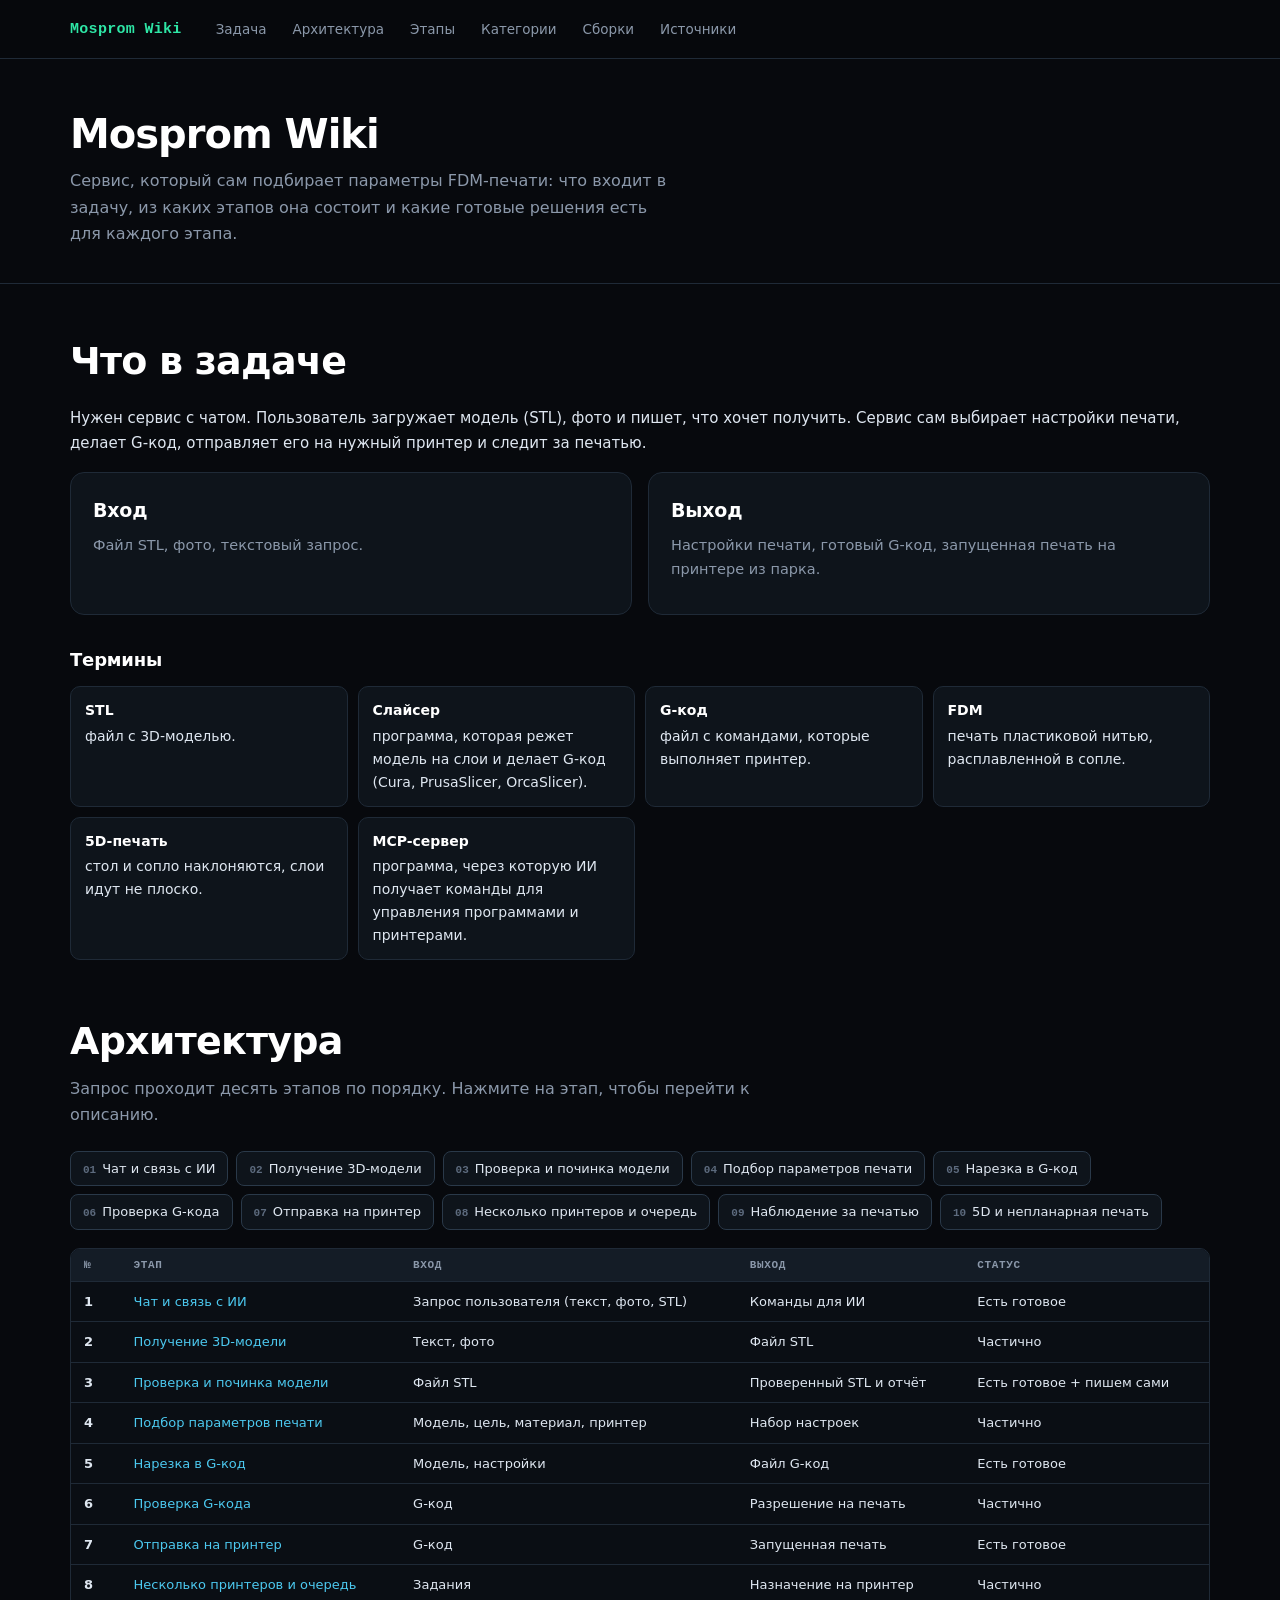
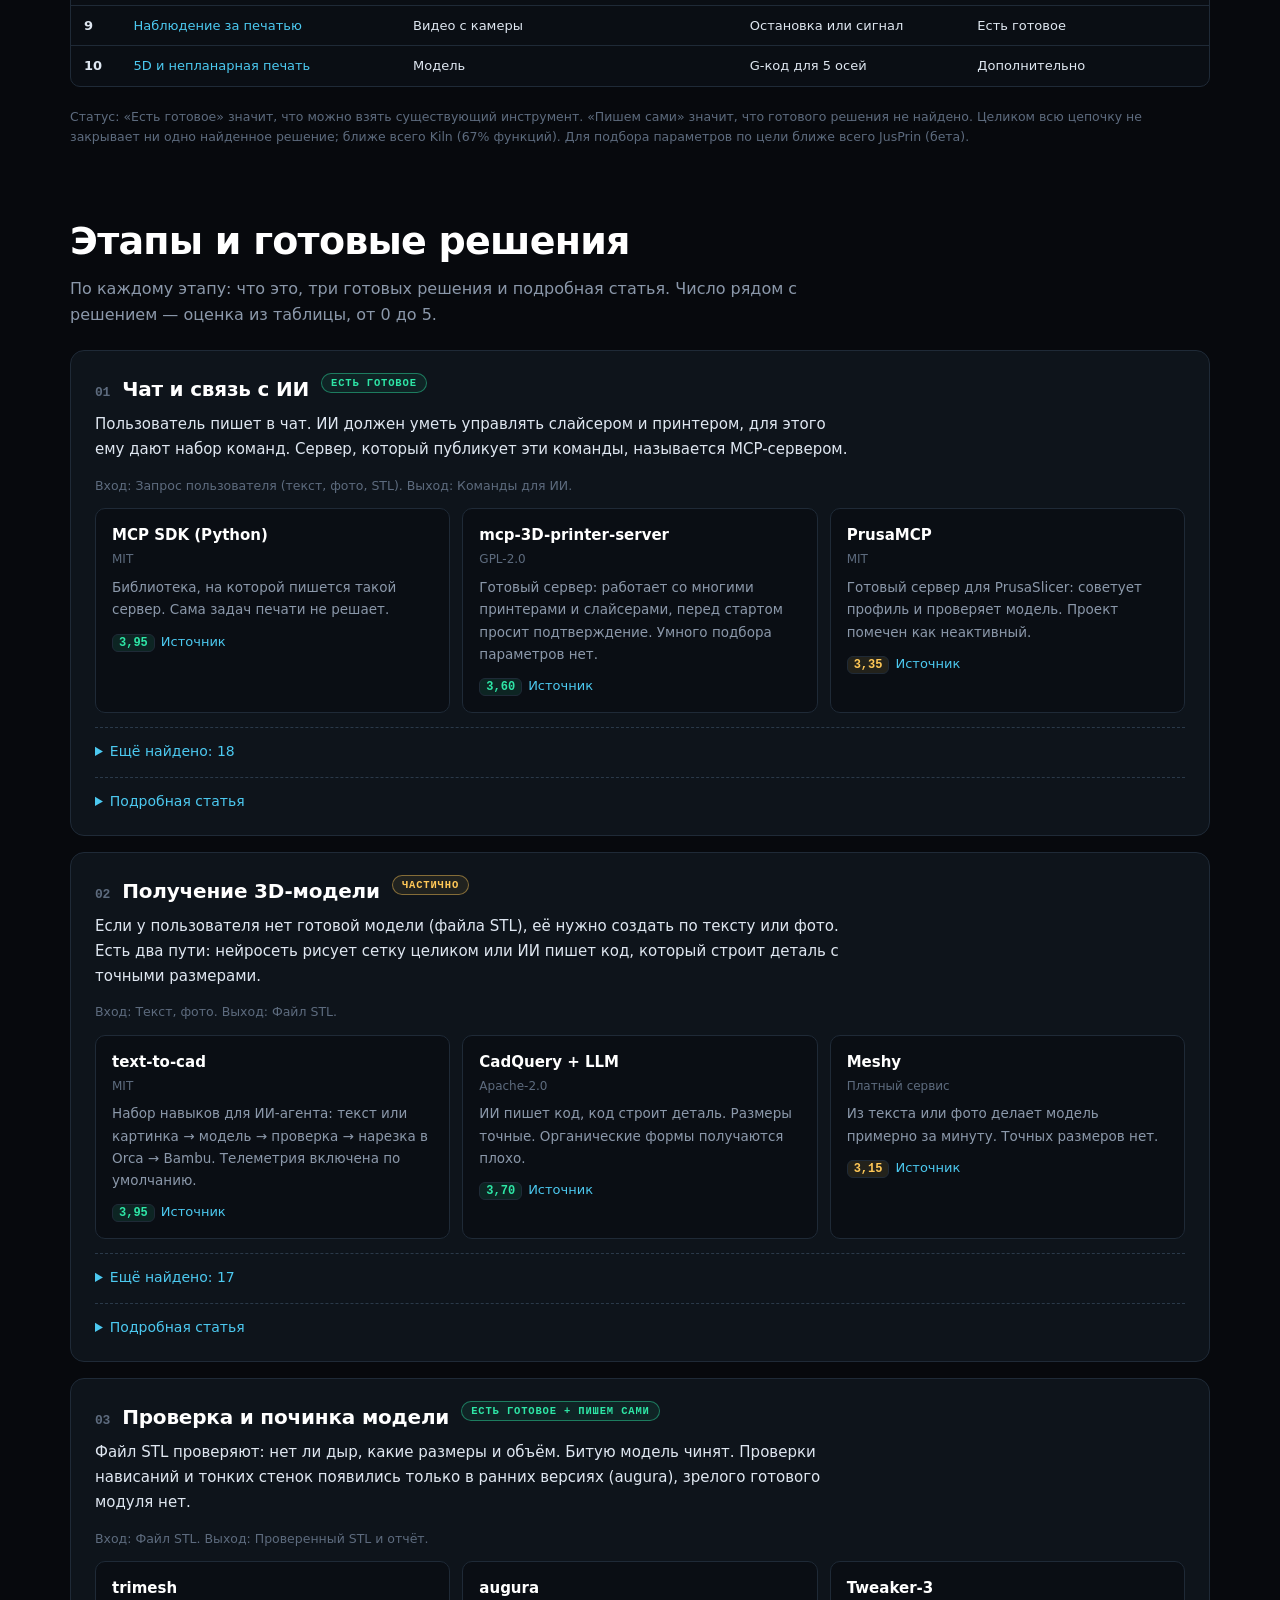
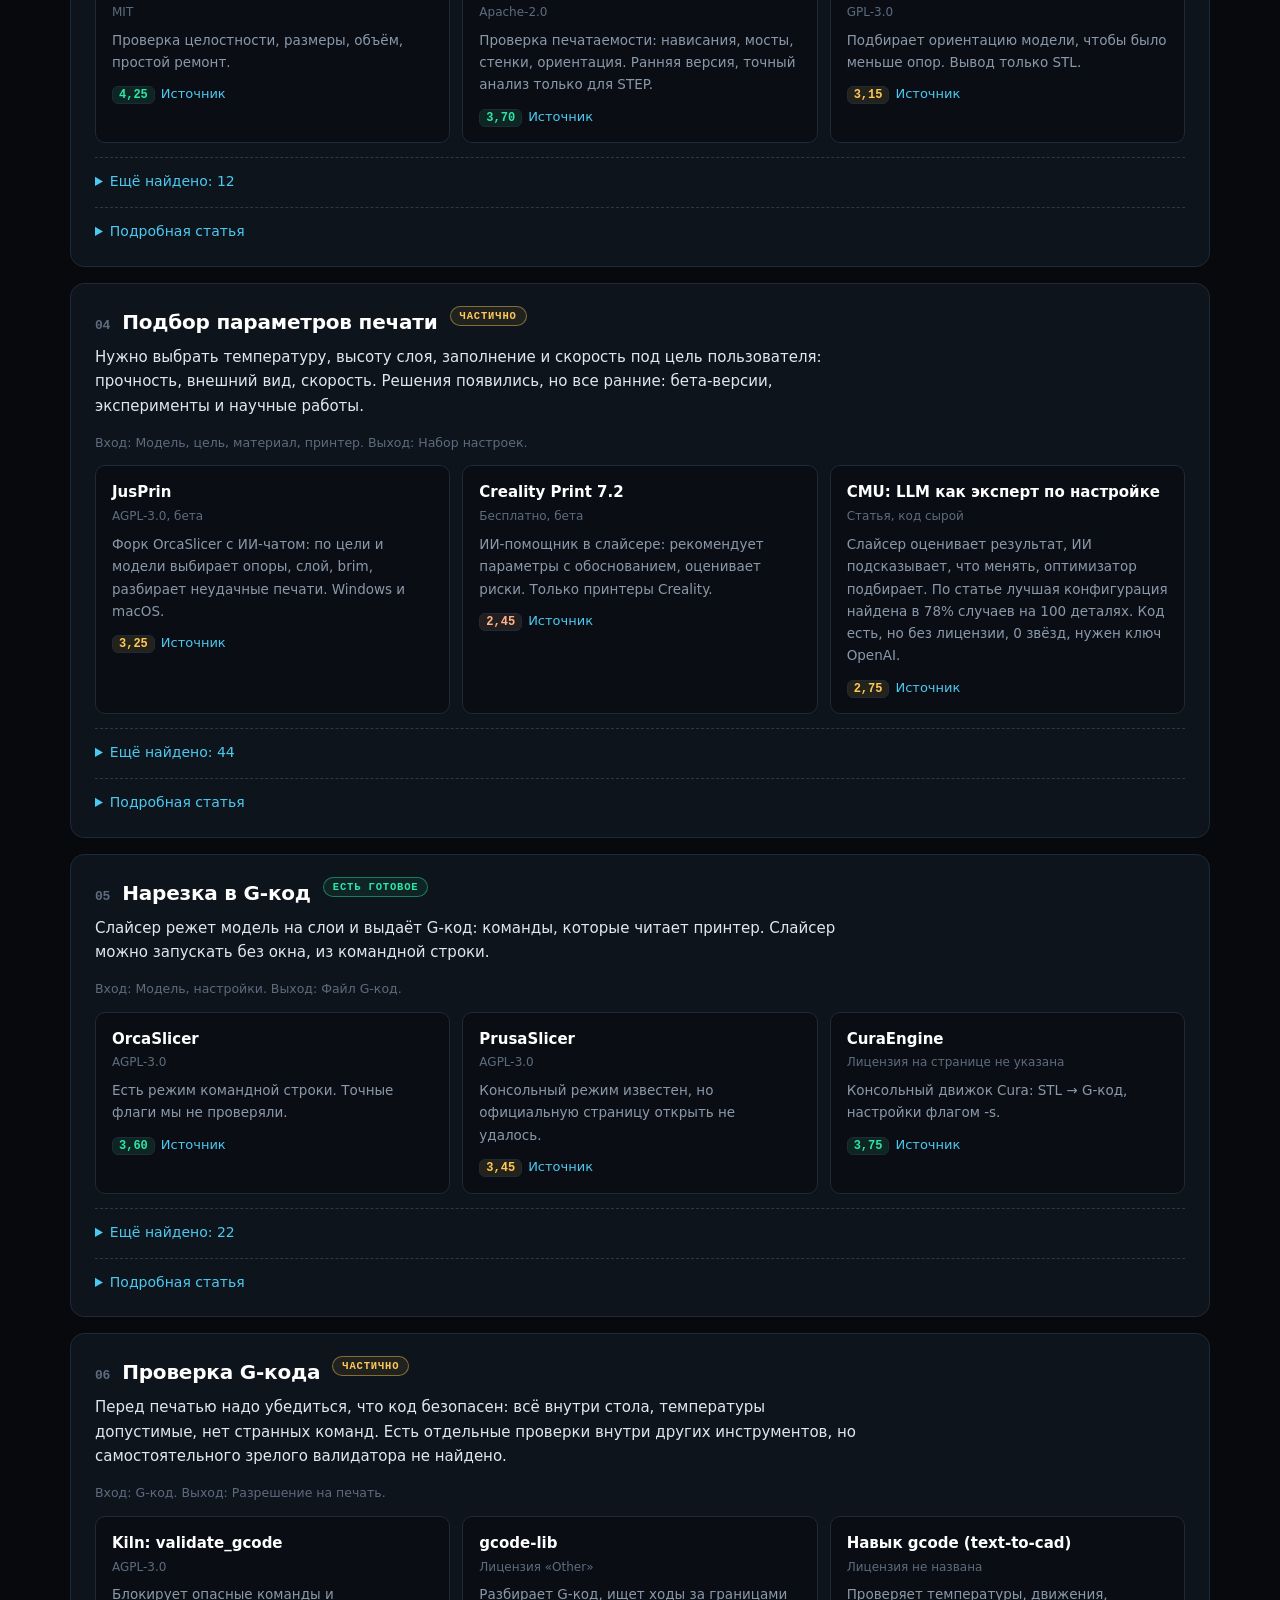
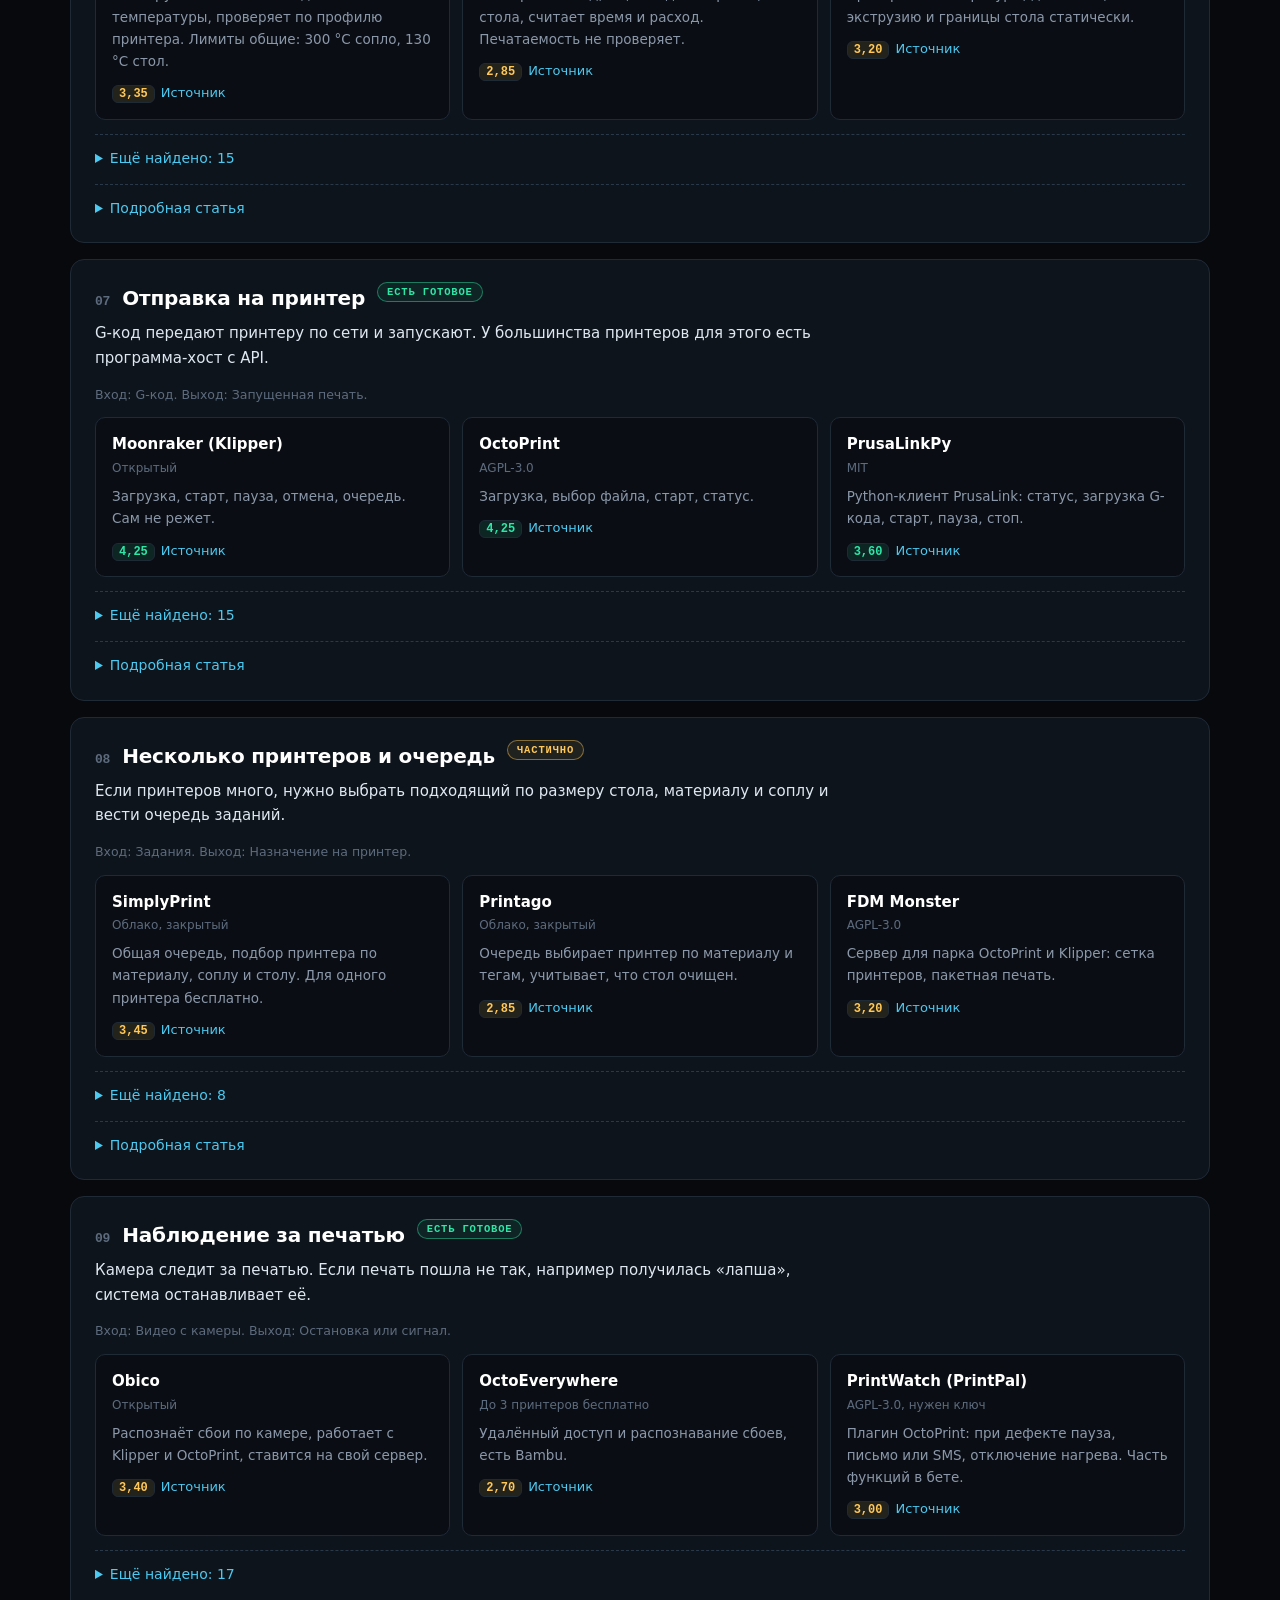
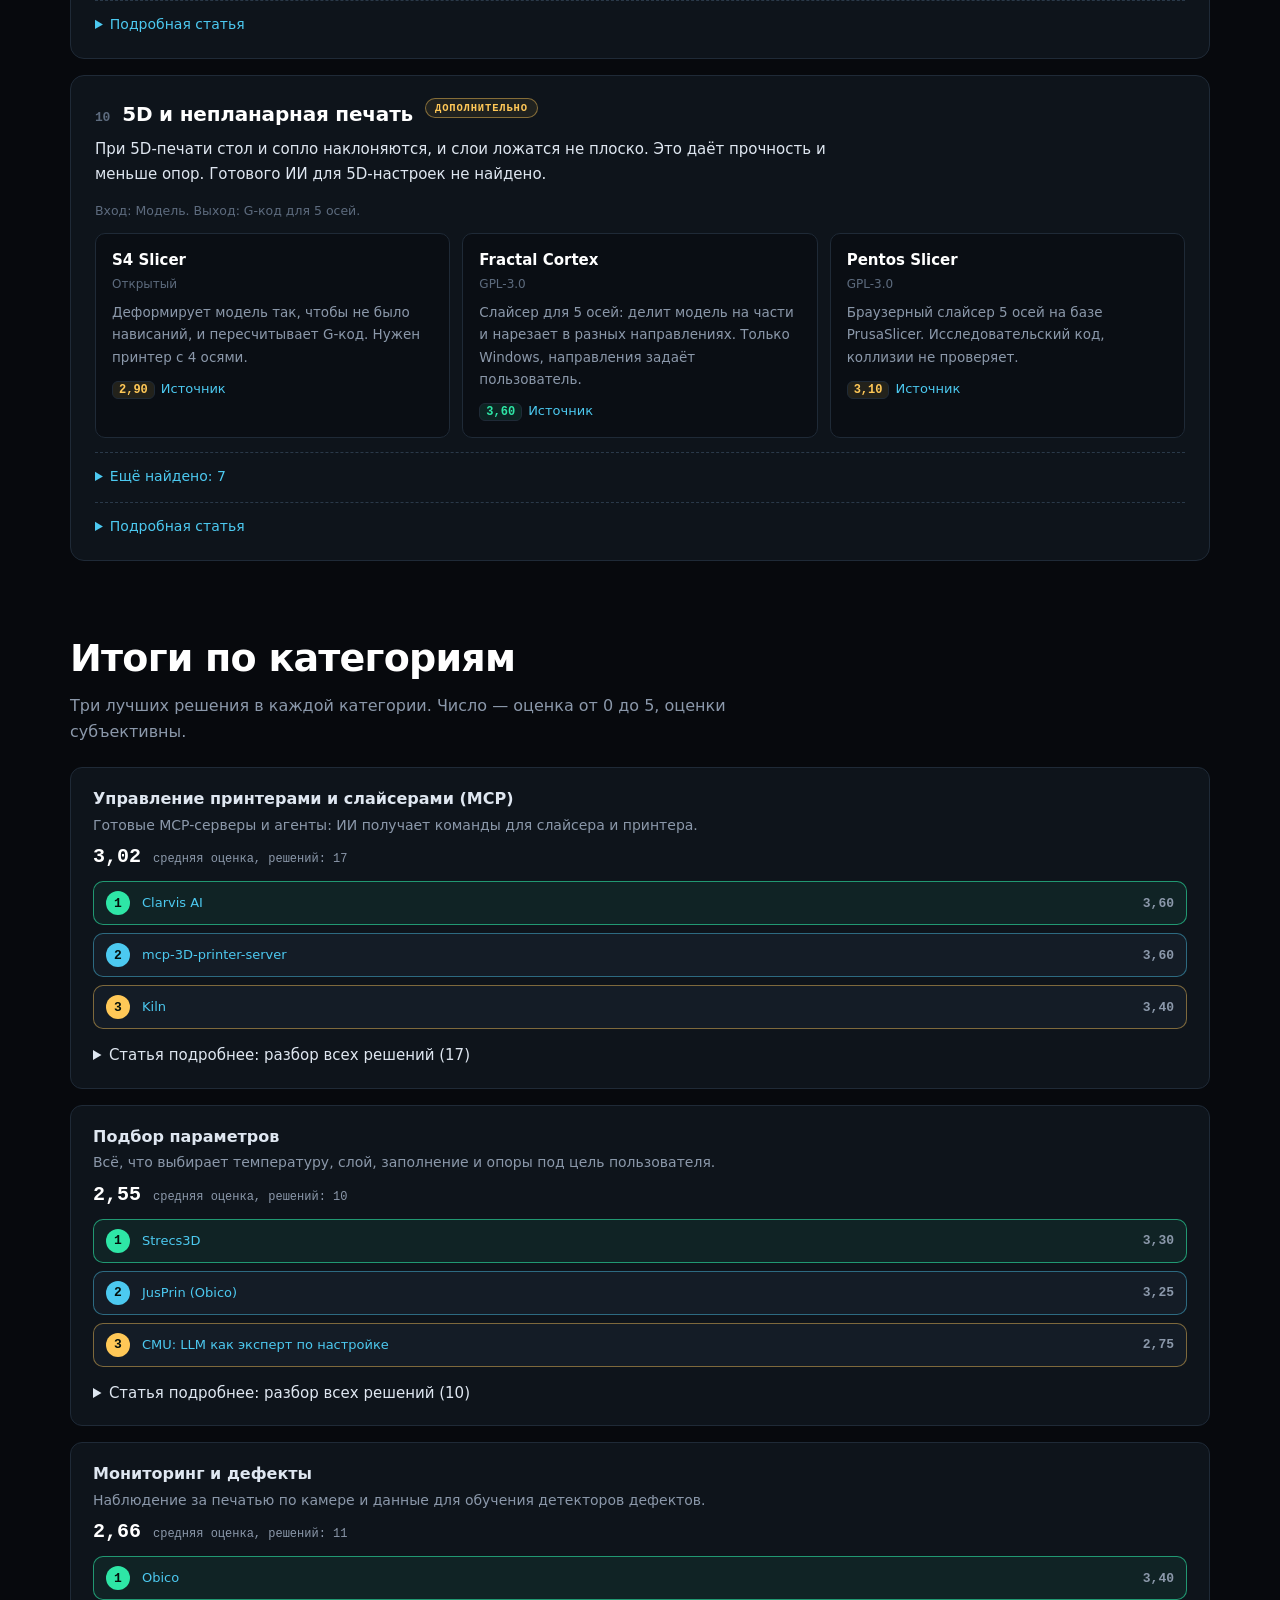
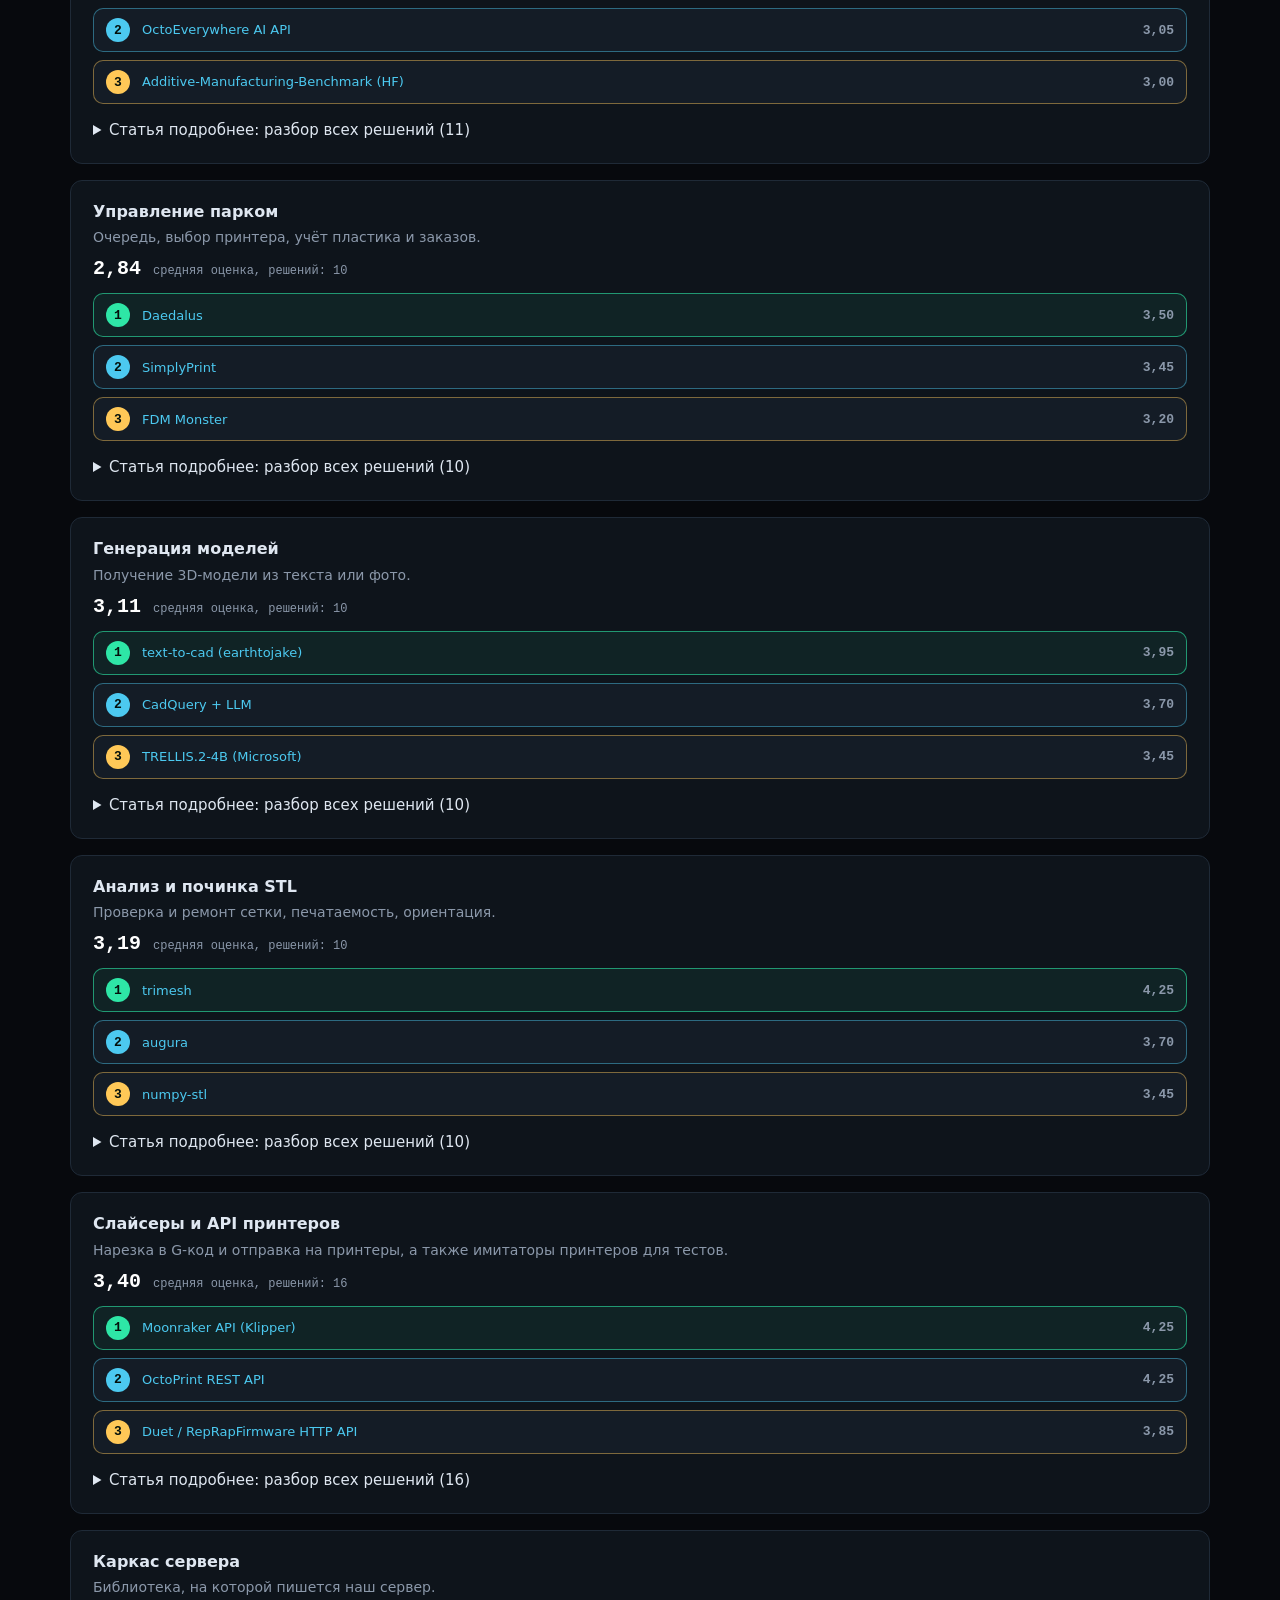
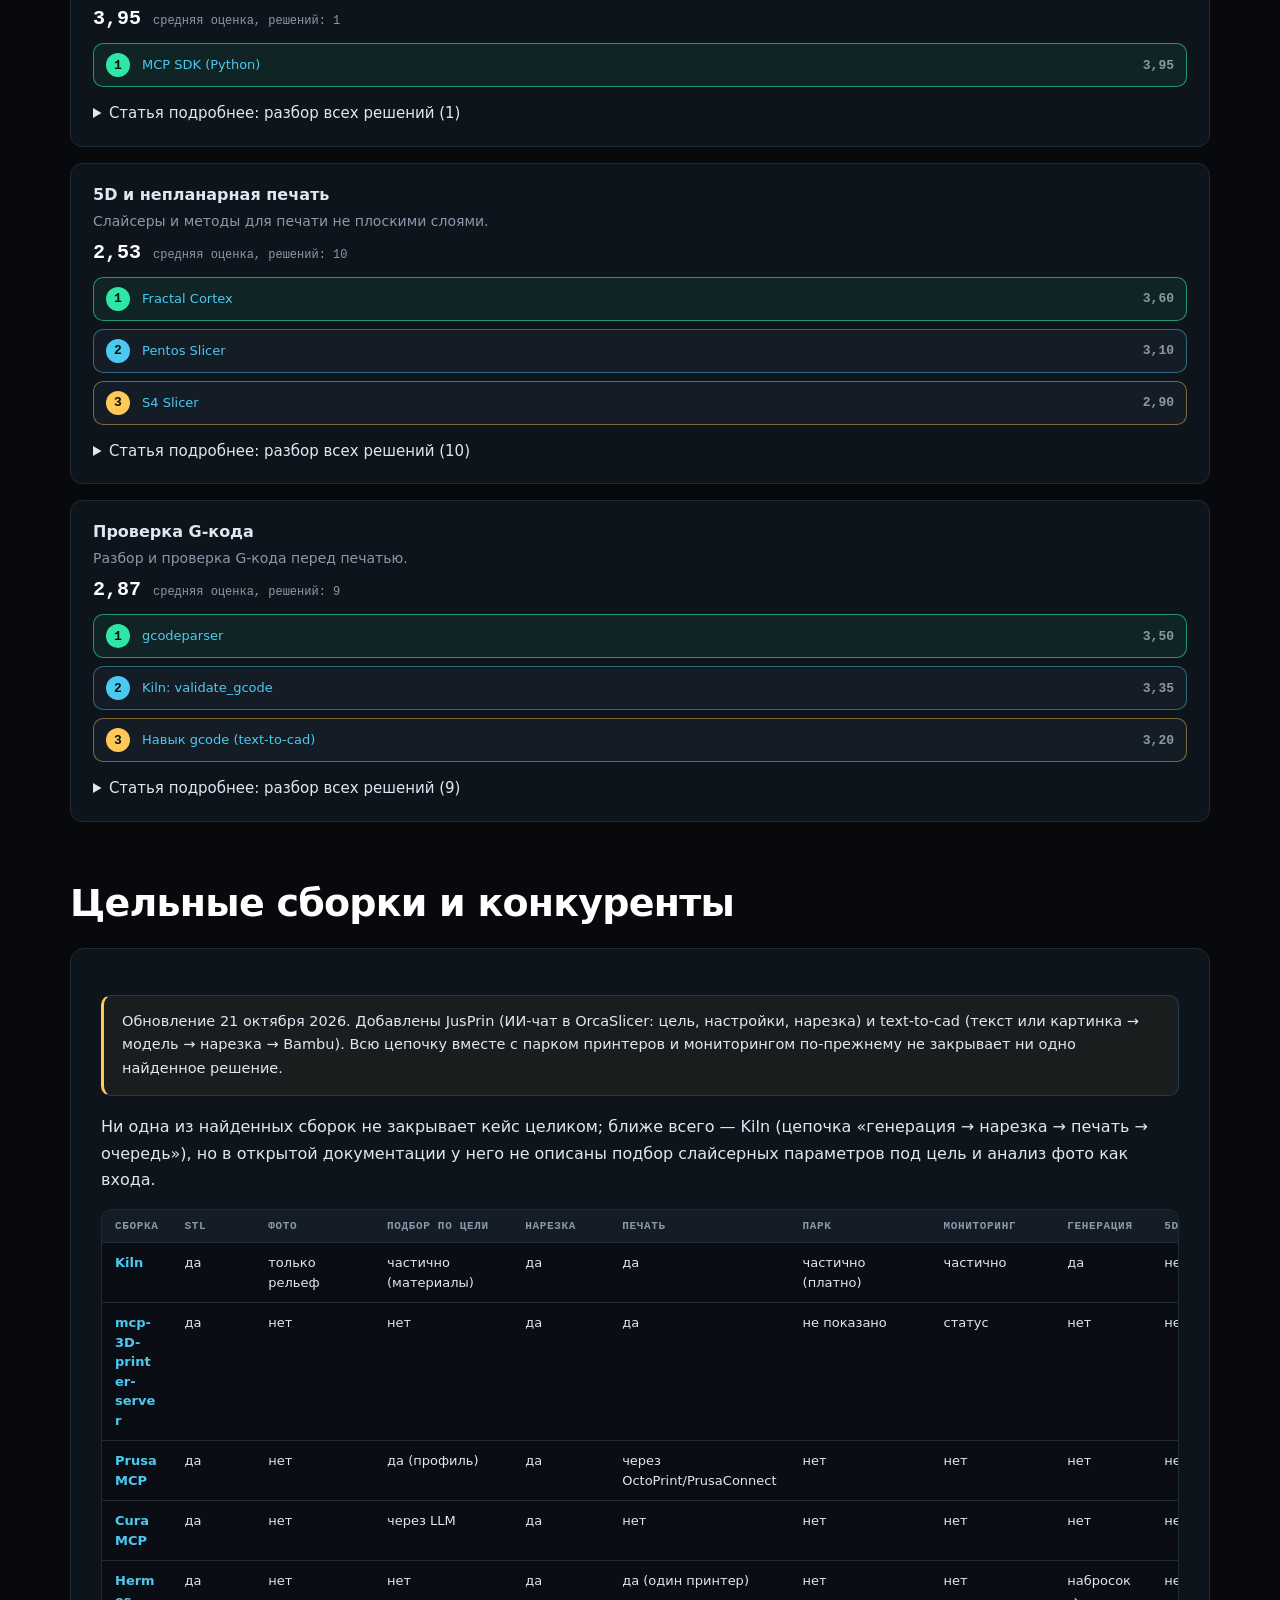
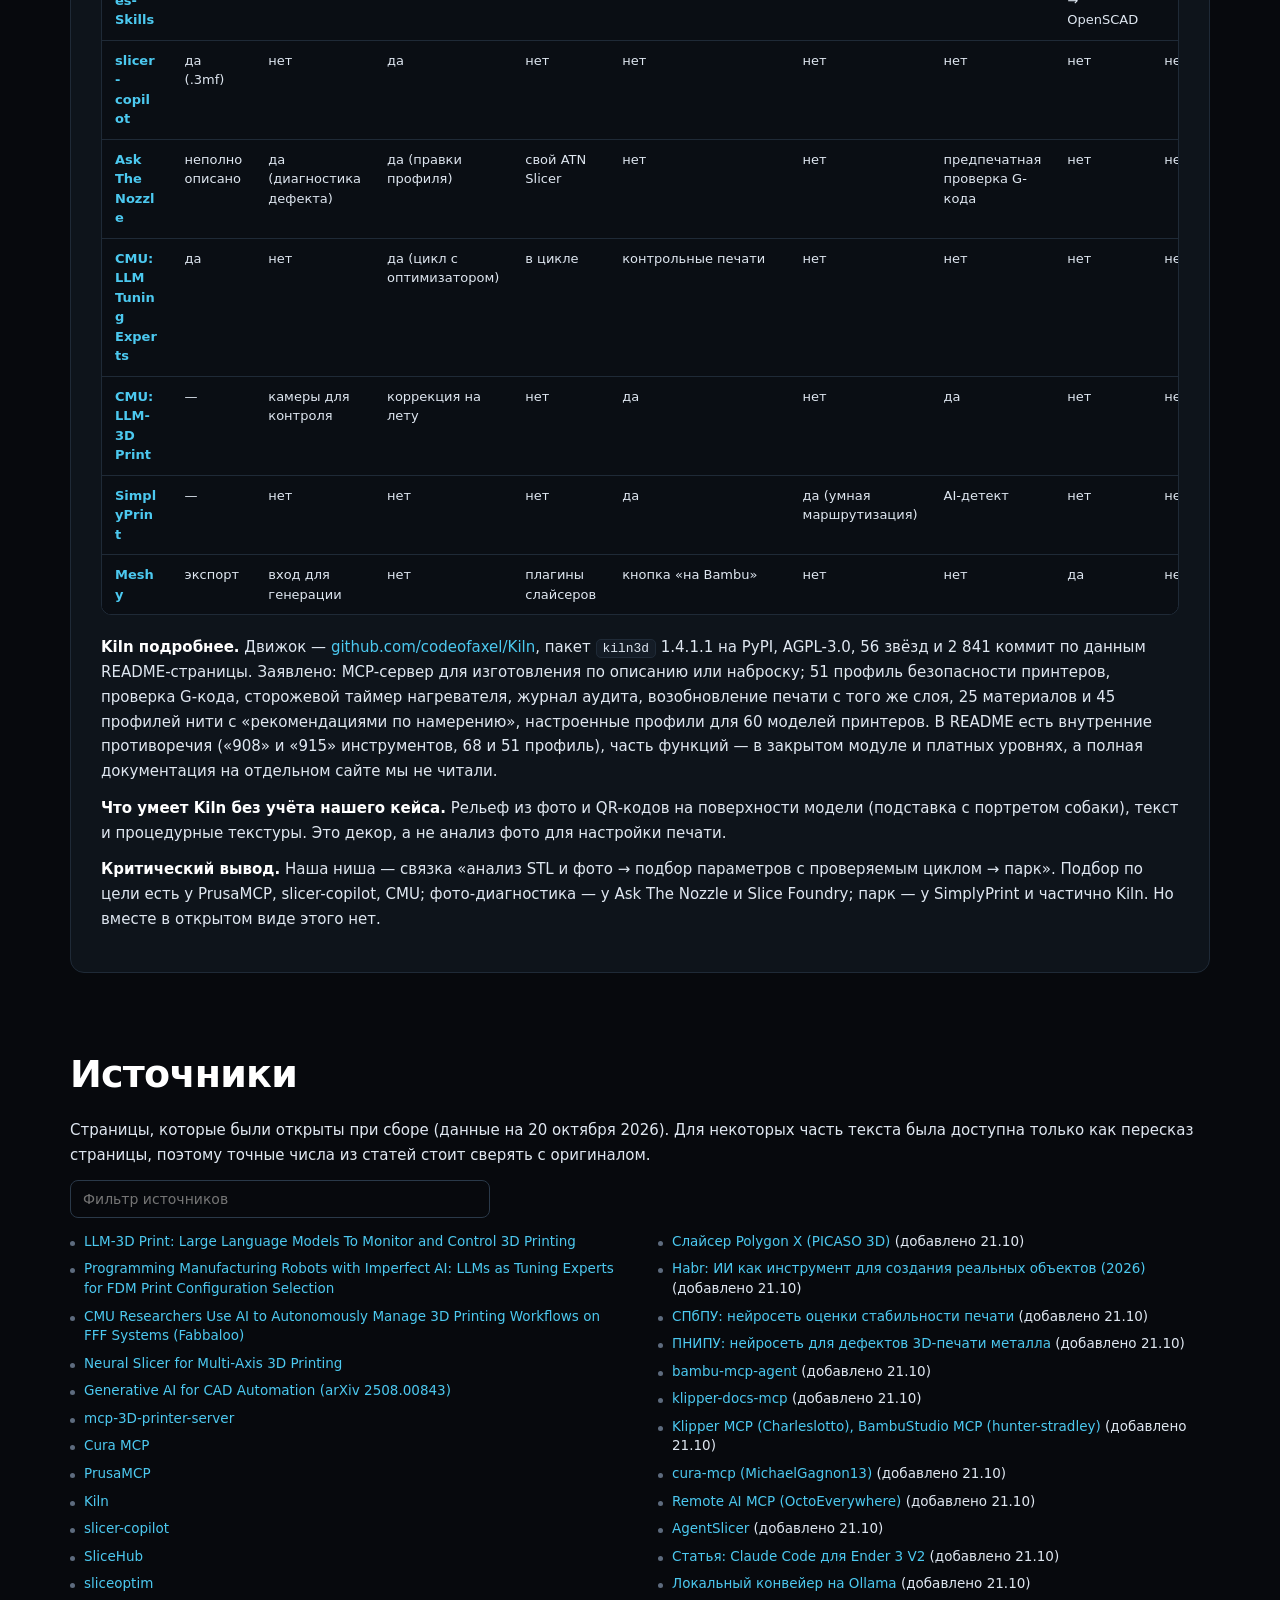
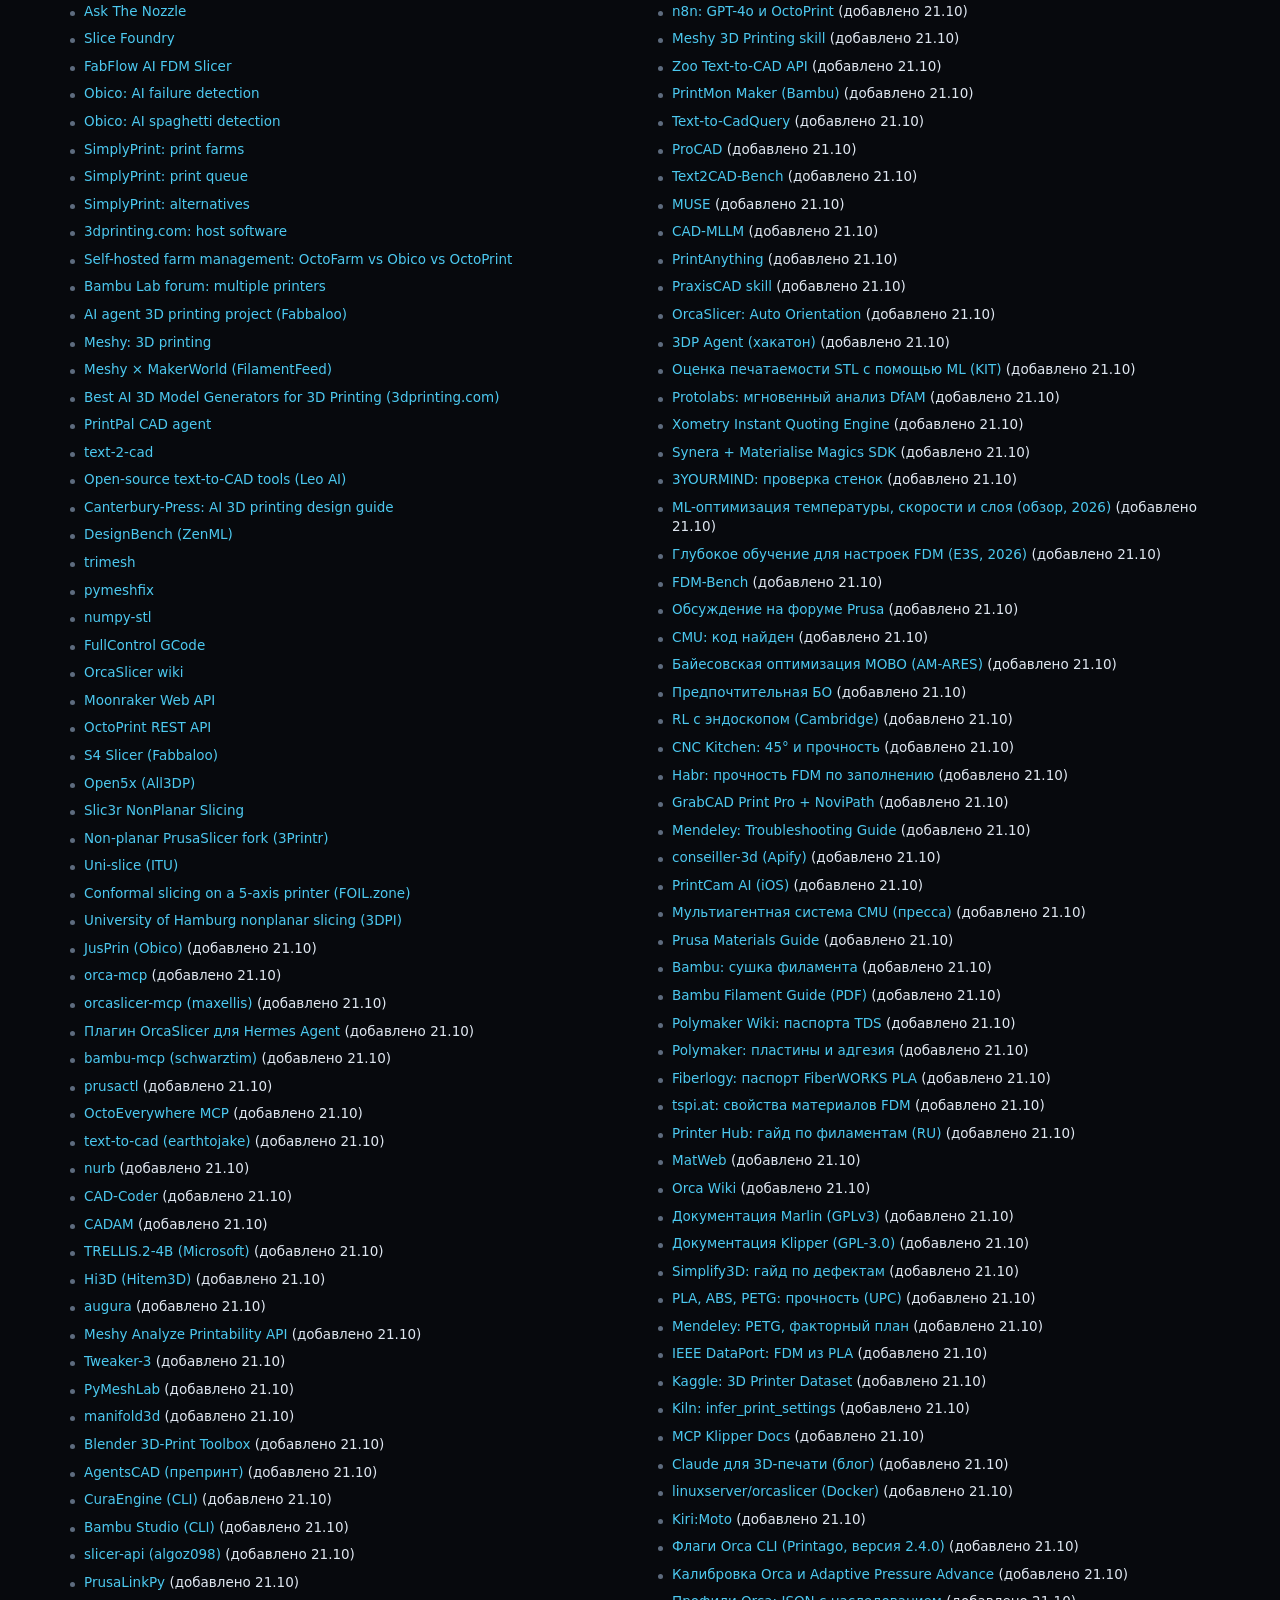
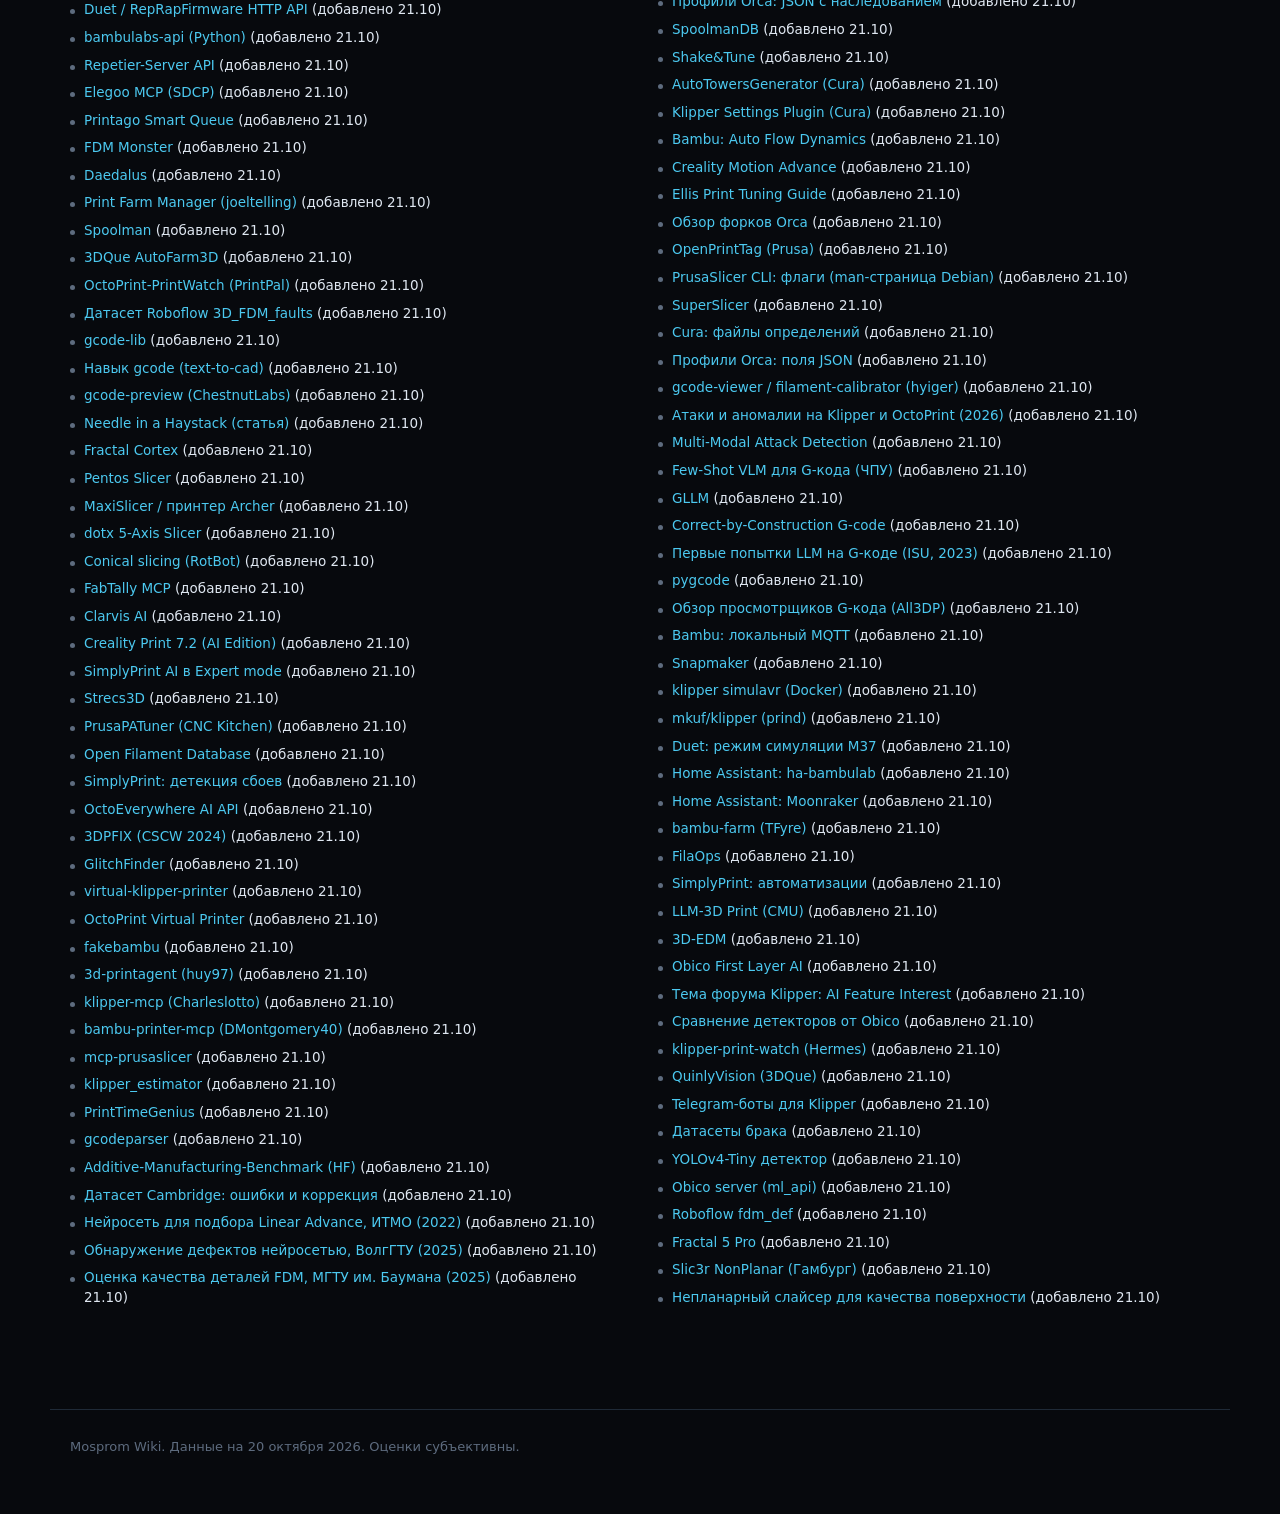
==== commit 4c2c2422: "Add files via upload" ====
--- a/index.html
+++ b/index.html
@@ -20,7 +20,7 @@
 <div class="flow2"><a href="#s1"><span>01</span>Чат и связь с ИИ</a><a href="#s2"><span>02</span>Получение 3D-модели</a><a href="#s3"><span>03</span>Проверка и починка модели</a><a href="#s4"><span>04</span>Подбор параметров печати</a><a href="#s5"><span>05</span>Нарезка в G-код</a><a href="#s6"><span>06</span>Проверка G-кода</a><a href="#s7"><span>07</span>Отправка на принтер</a><a href="#s8"><span>08</span>Несколько принтеров и очередь</a><a href="#s9"><span>09</span>Наблюдение за печатью</a><a href="#s10"><span>10</span>5D и непланарная печать</a></div>
 <div class="tw"><table><thead><tr><th>№</th><th>Этап</th><th>Вход</th><th>Выход</th><th>Статус</th></tr></thead><tbody><tr><td>1</td><td><a href="#s1">Чат и связь с ИИ</a></td><td>Запрос пользователя (текст, фото, STL)</td><td>Команды для ИИ</td><td class="st">Есть готовое</td></tr><tr><td>2</td><td><a href="#s2">Получение 3D-модели</a></td><td>Текст, фото</td><td>Файл STL</td><td class="st">Частично</td></tr><tr><td>3</td><td><a href="#s3">Проверка и починка модели</a></td><td>Файл STL</td><td>Проверенный STL и отчёт</td><td class="st">Есть готовое + пишем сами</td></tr><tr><td>4</td><td><a href="#s4">Подбор параметров печати</a></td><td>Модель, цель, материал, принтер</td><td>Набор настроек</td><td class="st">Частично</td></tr><tr><td>5</td><td><a href="#s5">Нарезка в G-код</a></td><td>Модель, настройки</td><td>Файл G-код</td><td class="st">Есть готовое</td></tr><tr><td>6</td><td><a href="#s6">Проверка G-кода</a></td><td>G-код</td><td>Разрешение на печать</td><td class="st">Частично</td></tr><tr><td>7</td><td><a href="#s7">Отправка на принтер</a></td><td>G-код</td><td>Запущенная печать</td><td class="st">Есть готовое</td></tr><tr><td>8</td><td><a href="#s8">Несколько принтеров и очередь</a></td><td>Задания</td><td>Назначение на принтер</td><td class="st">Частично</td></tr><tr><td>9</td><td><a href="#s9">Наблюдение за печатью</a></td><td>Видео с камеры</td><td>Остановка или сигнал</td><td class="st">Есть готовое</td></tr><tr><td>10</td><td><a href="#s10">5D и непланарная печать</a></td><td>Модель</td><td>G-код для 5 осей</td><td class="st">Дополнительно</td></tr></tbody></table></div>
 <p class="hint">Статус: «Есть готовое» значит, что можно взять существующий инструмент. «Пишем сами» значит, что готового решения не найдено. Целиком всю цепочку не закрывает ни одно найденное решение; ближе всего Kiln (67% функций). Для подбора параметров по цели ближе всего JusPrin (бета).</p></section>
-<section class="blk" id="stages"><div class="sh"><h2>Этапы и готовые решения</h2><p>По каждому этапу: что это, три готовых решения и подробная статья. Число рядом с решением — оценка из таблицы, от 0 до 5.</p></div><article class="stage" id="s1"><h3><span class="n">01</span>Чат и связь с ИИ <span class="badge b-take">Есть готовое</span></h3><p class="what">Пользователь пишет в чат. ИИ должен уметь управлять слайсером и принтером, для этого ему дают набор команд. Сервер, который публикует эти команды, называется MCP-сервером.</p><p class="hint">Вход: Запрос пользователя (текст, фото, STL). Выход: Команды для ИИ.</p><h4>Готовые решения</h4><div class="sol"><div><b>MCP SDK (Python)</b><span class="lic">MIT</span><p>Библиотека, на которой пишется такой сервер. Сама задач печати не решает.</p><span class="sc sc4">3,95</span><a href="https://pypi.org/project/mcp/" target="_blank" rel="noopener noreferrer">Источник</a></div><div><b>mcp-3D-printer-server</b><span class="lic">GPL-2.0</span><p>Готовый сервер: работает со многими принтерами и слайсерами, перед стартом просит подтверждение. Умного подбора параметров нет.</p><span class="sc sc4">3,60</span><a href="https://mcpservers.org/ru/servers/DMontgomery40/mcp-3D-printer-server" target="_blank" rel="noopener noreferrer">Источник</a></div><div><b>PrusaMCP</b><span class="lic">MIT</span><p>Готовый сервер для PrusaSlicer: советует профиль и проверяет модель. Проект помечен как неактивный.</p><span class="sc sc3">3,35</span><a href="https://glama.ai/mcp/servers/Noosbai/PrusaMCP" target="_blank" rel="noopener noreferrer">Источник</a></div></div><details><summary>Ещё найдено: 18</summary><ul class="more"><li><a href="https://blog.octoeverywhere.com/mcp-server-for-3d-printing/" target="_blank" rel="noopener noreferrer">OctoEverywhere MCP</a> — Облачный: статус, камера, пауза, отмена.</li><li><a href="https://pypi.org/project/orca-mcp/" target="_blank" rel="noopener noreferrer">orca-mcp</a> — Нарезка Orca и перебор значений параметра.</li><li><a href="https://github.com/maxellis/orcaslicer-mcp" target="_blank" rel="noopener noreferrer">orcaslicer-mcp</a> — Управление запущенным OrcaSlicer, проверка профиля.</li><li><a href="https://hermes-agent.nousresearch.com/docs/plugins/orcaslicer" target="_blank" rel="noopener noreferrer">Плагин OrcaSlicer для Hermes Agent</a> — Нарезка и отправка на 6 типов принтеров.</li><li><a href="https://glama.ai/mcp/servers/schwarztim/bambu-mcp" target="_blank" rel="noopener noreferrer">bambu-mcp</a> — Bambu по локальной сети.</li><li><a href="https://glama.ai/mcp/servers/trevin-lee/prusactl" target="_blank" rel="noopener noreferrer">prusactl</a> — Prusa: статус, печать, очередь.</li><li><a href="https://mcp.so/servers/elegoo-mcp-server" target="_blank" rel="noopener noreferrer">Elegoo MCP (SDCP)</a> — Elegoo по локальной сети.</li><li><a href="https://github.com/SpunkyBlade/bambu-mcp-agent" target="_blank" rel="noopener noreferrer">bambu-mcp-agent</a> — Читает 3MF, сравнивает режимы Fast, Balanced, Strong в Orca. Неактивный пример.</li><li><a href="https://glama.ai/mcp/servers/id-ex/klipper-docs-mcp" target="_blank" rel="noopener noreferrer">klipper-docs-mcp</a> — Поиск по документации Klipper для агента.</li><li><a href="https://glama.ai/mcp/servers/Charleslotto/klipper-mcp" target="_blank" rel="noopener noreferrer">Klipper MCP (Charleslotto), BambuStudio MCP (hunter-stradley)</a> — Видны только в выдаче: README закрыт роботам. <em>(не проверено)</em></li><li><a href="https://www.getdrio.com/mcp/com-fabtally-slicer/md" target="_blank" rel="noopener noreferrer">FabTally MCP</a> — 14 инструментов: печатаемость, ориентация, нарезка, цена; ближайший по набору функций.</li><li><a href="https://github.com/makermate/clarvis-ai" target="_blank" rel="noopener noreferrer">Clarvis AI</a> — Агент в мессенджерах: модель → CuraEngine → принтер.</li><li><a href="https://glama.ai/mcp/servers/MichaelGagnon13/cura-mcp/tools/slice" target="_blank" rel="noopener noreferrer">cura-mcp (MichaelGagnon13)</a> — STL → G-код через CuraEngine; видел только карточку.</li><li><a href="https://help.octoeverywhere.com/help-docs/remote-ai-mcp-server/get-started" target="_blank" rel="noopener noreferrer">Remote AI MCP (OctoEverywhere)</a> — Облачный MCP для Claude, ChatGPT, Gemini; права настраиваются.</li><li><a href="https://github.com/3dstisk/AgentSlicer" target="_blank" rel="noopener noreferrer">AgentSlicer</a> — Форк Orca с файлами для агентов; отличий от оригинала не найдено.</li><li><a href="https://njannasch.dev/blog/reviving-ender3-v2-klipper-mainsail/" target="_blank" rel="noopener noreferrer">Статья: Claude Code для Ender 3 V2</a> — Claude Code по SSH настроил Klipper и собрал быстрый профиль Orca.</li><li><a href="https://localaimaster.com/blog/local-ai-3d-printing" target="_blank" rel="noopener noreferrer">Локальный конвейер на Ollama</a> — Qwen пишет код, trimesh чинит, слайсинг через CLI; маркетинговый обзор.</li><li><a href="https://www.neura.market/workflow/control-3d-printer-with-gpt-4o-octoprint-api" target="_blank" rel="noopener noreferrer">n8n: GPT-4o и OctoPrint</a> — Платный шаблон чат-агента для OctoPrint.</li></ul></details><details><summary>Подробная статья</summary><div class="art"><p>Готовые MCP-серверы уже умеют «дать ИИ руки»: запускать слайсер и командовать принтером. Решения о параметрах при этом принимает подключённая LLM, а не сам сервер (исключение — PrusaMCP с функцией рекомендации профиля).</p>
+<section class="blk" id="stages"><div class="sh"><h2>Этапы и готовые решения</h2><p>По каждому этапу: что это, три готовых решения и подробная статья. Число рядом с решением — оценка из таблицы, от 0 до 5.</p></div><article class="stage" id="s1"><h3><span class="n">01</span>Чат и связь с ИИ <span class="badge b-take">Есть готовое</span></h3><p class="what">Пользователь пишет в чат. ИИ должен уметь управлять слайсером и принтером, для этого ему дают набор команд. Сервер, который публикует эти команды, называется MCP-сервером.</p><p class="hint">Вход: Запрос пользователя (текст, фото, STL). Выход: Команды для ИИ.</p><div class="sol"><div><b>MCP SDK (Python)</b><span class="lic">MIT</span><p>Библиотека, на которой пишется такой сервер. Сама задач печати не решает.</p><span class="sc sc4">3,95</span><a href="https://pypi.org/project/mcp/" target="_blank" rel="noopener noreferrer">Источник</a></div><div><b>mcp-3D-printer-server</b><span class="lic">GPL-2.0</span><p>Готовый сервер: работает со многими принтерами и слайсерами, перед стартом просит подтверждение. Умного подбора параметров нет.</p><span class="sc sc4">3,60</span><a href="https://mcpservers.org/ru/servers/DMontgomery40/mcp-3D-printer-server" target="_blank" rel="noopener noreferrer">Источник</a></div><div><b>PrusaMCP</b><span class="lic">MIT</span><p>Готовый сервер для PrusaSlicer: советует профиль и проверяет модель. Проект помечен как неактивный.</p><span class="sc sc3">3,35</span><a href="https://glama.ai/mcp/servers/Noosbai/PrusaMCP" target="_blank" rel="noopener noreferrer">Источник</a></div></div><details><summary>Ещё найдено: 18</summary><ul class="more"><li><a href="https://blog.octoeverywhere.com/mcp-server-for-3d-printing/" target="_blank" rel="noopener noreferrer">OctoEverywhere MCP</a> — Облачный: статус, камера, пауза, отмена.</li><li><a href="https://pypi.org/project/orca-mcp/" target="_blank" rel="noopener noreferrer">orca-mcp</a> — Нарезка Orca и перебор значений параметра.</li><li><a href="https://github.com/maxellis/orcaslicer-mcp" target="_blank" rel="noopener noreferrer">orcaslicer-mcp</a> — Управление запущенным OrcaSlicer, проверка профиля.</li><li><a href="https://hermes-agent.nousresearch.com/docs/plugins/orcaslicer" target="_blank" rel="noopener noreferrer">Плагин OrcaSlicer для Hermes Agent</a> — Нарезка и отправка на 6 типов принтеров.</li><li><a href="https://glama.ai/mcp/servers/schwarztim/bambu-mcp" target="_blank" rel="noopener noreferrer">bambu-mcp</a> — Bambu по локальной сети.</li><li><a href="https://glama.ai/mcp/servers/trevin-lee/prusactl" target="_blank" rel="noopener noreferrer">prusactl</a> — Prusa: статус, печать, очередь.</li><li><a href="https://mcp.so/servers/elegoo-mcp-server" target="_blank" rel="noopener noreferrer">Elegoo MCP (SDCP)</a> — Elegoo по локальной сети.</li><li><a href="https://github.com/SpunkyBlade/bambu-mcp-agent" target="_blank" rel="noopener noreferrer">bambu-mcp-agent</a> — Читает 3MF, сравнивает режимы Fast, Balanced, Strong в Orca. Неактивный пример.</li><li><a href="https://glama.ai/mcp/servers/id-ex/klipper-docs-mcp" target="_blank" rel="noopener noreferrer">klipper-docs-mcp</a> — Поиск по документации Klipper для агента.</li><li><a href="https://glama.ai/mcp/servers/Charleslotto/klipper-mcp" target="_blank" rel="noopener noreferrer">Klipper MCP (Charleslotto), BambuStudio MCP (hunter-stradley)</a> — Видны только в выдаче: README закрыт роботам. <em>(не проверено)</em></li><li><a href="https://www.getdrio.com/mcp/com-fabtally-slicer/md" target="_blank" rel="noopener noreferrer">FabTally MCP</a> — 14 инструментов: печатаемость, ориентация, нарезка, цена; ближайший по набору функций.</li><li><a href="https://github.com/makermate/clarvis-ai" target="_blank" rel="noopener noreferrer">Clarvis AI</a> — Агент в мессенджерах: модель → CuraEngine → принтер.</li><li><a href="https://glama.ai/mcp/servers/MichaelGagnon13/cura-mcp/tools/slice" target="_blank" rel="noopener noreferrer">cura-mcp (MichaelGagnon13)</a> — STL → G-код через CuraEngine; видел только карточку.</li><li><a href="https://help.octoeverywhere.com/help-docs/remote-ai-mcp-server/get-started" target="_blank" rel="noopener noreferrer">Remote AI MCP (OctoEverywhere)</a> — Облачный MCP для Claude, ChatGPT, Gemini; права настраиваются.</li><li><a href="https://github.com/3dstisk/AgentSlicer" target="_blank" rel="noopener noreferrer">AgentSlicer</a> — Форк Orca с файлами для агентов; отличий от оригинала не найдено.</li><li><a href="https://njannasch.dev/blog/reviving-ender3-v2-klipper-mainsail/" target="_blank" rel="noopener noreferrer">Статья: Claude Code для Ender 3 V2</a> — Claude Code по SSH настроил Klipper и собрал быстрый профиль Orca.</li><li><a href="https://localaimaster.com/blog/local-ai-3d-printing" target="_blank" rel="noopener noreferrer">Локальный конвейер на Ollama</a> — Qwen пишет код, trimesh чинит, слайсинг через CLI; маркетинговый обзор.</li><li><a href="https://www.neura.market/workflow/control-3d-printer-with-gpt-4o-octoprint-api" target="_blank" rel="noopener noreferrer">n8n: GPT-4o и OctoPrint</a> — Платный шаблон чат-агента для OctoPrint.</li></ul></details><details><summary>Подробная статья</summary><div class="art"><p>Готовые MCP-серверы уже умеют «дать ИИ руки»: запускать слайсер и командовать принтером. Решения о параметрах при этом принимает подключённая LLM, а не сам сервер (исключение — PrusaMCP с функцией рекомендации профиля).</p>
 <div class="tw"><table>
 <thead>
 <tr>
@@ -59,7 +59,7 @@
 </table></div>
 <p><strong>Как это устроено.</strong> Сервер публикует инструменты с описанием, LLM выбирает нужный и передаёт аргументы. Вызов <code>slice_stl</code> запускает консольный слайсер в фоне, а вызовы <code>start_print</code> и <code>get_printer_status</code> — API принтера (OctoPrint, Moonraker и др.). Нарезает модель именно слайсер; разные слайсеры дают разный G-код из-за разных алгоритмов и профилей.</p>
 <p><strong>Что брать.</strong> <code>mcp-3D-printer-server</code> — база для связи с принтерами и слайсерами (но лицензия GPL: лучше запускать как отдельный сервис). PrusaMCP — пример того, как оформить рекомендацию профиля с объяснением. Cura MCP закрыт и привязан к рабочему столу — для серверной сборки не подходит.</p>
-<p><strong>Ограничения.</strong> Автоматический подбор настроек под цель в этих серверах, кроме PrusaMCP, не описан; по печати на нескольких принтерах одновременно данных нет.</p><h4>Разбор решений этапа</h4><div class="sdl"><div class="sd best"><div class="sd-h"><h5>MCP SDK (Python)</h5><span class="top-tag lab">Топ 1 этапа</span><span class="sc sc4">3,95</span></div><div class="sd-m"><span class="lic">MIT, mcp 2.3.0</span><span class="vd">Вывод по оценке: Брать</span></div><p><b>Что это.</b> Официальная библиотека для создания MCP-сервера: через неё публикуются инструменты для ИИ.</p><p><b>Как пригодится у нас.</b> Основа нашего сервера.</p><p><b>Ограничения.</b> Сама задач печати не решает.</p><div class="crs"><div class="cr"><span>Покрытие задачи</span><i class="cbar"><b style="width:40%"></b></i><em>2</em></div><div class="cr"><span>Зрелость</span><i class="cbar"><b style="width:100%"></b></i><em>5</em></div><div class="cr"><span>Открытость</span><i class="cbar"><b style="width:100%"></b></i><em>5</em></div><div class="cr"><span>Встраиваемость</span><i class="cbar"><b style="width:100%"></b></i><em>5</em></div><div class="cr"><span>Подтверждённость</span><i class="cbar"><b style="width:80%"></b></i><em>4</em></div></div><a href="https://pypi.org/project/mcp/" target="_blank" rel="noopener noreferrer">Источник</a></div><div class="sd best"><div class="sd-h"><h5>mcp-3D-printer-server</h5><span class="top-tag lab">Топ 2 этапа</span><span class="sc sc4">3,60</span></div><div class="sd-m"><span class="lic">GPL-2.0, npm 1.2.12</span><span class="vd">Вывод по оценке: Брать</span></div><p><b>Что это.</b> Готовый MCP-сервер: ИИ получает команды для работы с принтерами и слайсерами разных производителей. Перед стартом печати просит подтверждение.</p><p><b>Как пригодится у нас.</b> Можно взять как основу сервера или как список нужных команд. Подтверждение перед стартом полезно для безопасности.</p><p><b>Ограничения.</b> Умного подбора параметров нет, управление парком не показано. Лицензия GPL-2.0 ограничивает встраивание в закрытый продукт.</p><div class="crs"><div class="cr"><span>Покрытие задачи</span><i class="cbar"><b style="width:60%"></b></i><em>3</em></div><div class="cr"><span>Зрелость</span><i class="cbar"><b style="width:80%"></b></i><em>4</em></div><div class="cr"><span>Открытость</span><i class="cbar"><b style="width:60%"></b></i><em>3</em></div><div class="cr"><span>Встраиваемость</span><i class="cbar"><b style="width:100%"></b></i><em>5</em></div><div class="cr"><span>Подтверждённость</span><i class="cbar"><b style="width:60%"></b></i><em>3</em></div></div><a href="https://mcpservers.org/ru/servers/DMontgomery40/mcp-3D-printer-server" target="_blank" rel="noopener noreferrer">Источник</a></div><div class="sd best"><div class="sd-h"><h5>PrusaMCP</h5><span class="top-tag lab">Топ 3 этапа</span><span class="sc sc3">3,35</span></div><div class="sd-m"><span class="lic">MIT, v1.0.0</span><span class="vd">Вывод по оценке: Рассмотреть или взять идею</span></div><p><b>Что это.</b> MCP-сервер для PrusaSlicer. Умеет советовать профиль с обоснованием и анализировать сетку модели.</p><p><b>Как пригодится у нас.</b> Единственный в этой группе с готовой командой «рекомендовать профиль». Можно изучить, как он объясняет выбор.</p><p><b>Ограничения.</b> Работает только с PrusaSlicer. Проект помечен как неактивный. Правила подбора не раскрыты.</p><div class="crs"><div class="cr"><span>Покрытие задачи</span><i class="cbar"><b style="width:60%"></b></i><em>3</em></div><div class="cr"><span>Зрелость</span><i class="cbar"><b style="width:40%"></b></i><em>2</em></div><div class="cr"><span>Открытость</span><i class="cbar"><b style="width:100%"></b></i><em>5</em></div><div class="cr"><span>Встраиваемость</span><i class="cbar"><b style="width:100%"></b></i><em>5</em></div><div class="cr"><span>Подтверждённость</span><i class="cbar"><b style="width:40%"></b></i><em>2</em></div></div><a href="https://glama.ai/mcp/servers/Noosbai/PrusaMCP" target="_blank" rel="noopener noreferrer">Источник</a></div></div></div></details></article><article class="stage" id="s2"><h3><span class="n">02</span>Получение 3D-модели <span class="badge b-part">Частично</span></h3><p class="what">Если у пользователя нет готовой модели (файла STL), её нужно создать по тексту или фото. Есть два пути: нейросеть рисует сетку целиком или ИИ пишет код, который строит деталь с точными размерами.</p><p class="hint">Вход: Текст, фото. Выход: Файл STL.</p><h4>Готовые решения</h4><div class="sol"><div><b>text-to-cad</b><span class="lic">MIT</span><p>Набор навыков для ИИ-агента: текст или картинка → модель → проверка → нарезка в Orca → Bambu. Телеметрия включена по умолчанию.</p><span class="sc sc4">3,95</span><a href="https://github.com/earthtojake/text-to-cad" target="_blank" rel="noopener noreferrer">Источник</a></div><div><b>CadQuery + LLM</b><span class="lic">Apache-2.0</span><p>ИИ пишет код, код строит деталь. Размеры точные. Органические формы получаются плохо.</p><span class="sc sc4">3,70</span><a href="https://www.getleo.ai/blog/open-source-text-to-cad-tools-free" target="_blank" rel="noopener noreferrer">Источник</a></div><div><b>Meshy</b><span class="lic">Платный сервис</span><p>Из текста или фото делает модель примерно за минуту. Точных размеров нет.</p><span class="sc sc3">3,15</span><a href="https://www.meshy.ai/3d-printing" target="_blank" rel="noopener noreferrer">Источник</a></div></div><details><summary>Ещё найдено: 17</summary><ul class="more"><li><a href="https://3dprinting.com/software-guides/ai-3d-model-generators/" target="_blank" rel="noopener noreferrer">Hunyuan3D (локально)</a> — Лицензия не действует в ЕС, Великобритании и Южной Корее; свыше 1 млн пользователей нужно отдельное разрешение (по зеркалу текста лицензии).</li><li><a href="https://huggingface.co/microsoft/TRELLIS.2-4B/blob/main/README.md" target="_blank" rel="noopener noreferrer">TRELLIS.2-4B</a> — Фото → меш, MIT, нужна GPU от 24 ГБ.</li><li><a href="https://pypi.org/project/nurb/0.18.2/" target="_blank" rel="noopener noreferrer">nurb</a> — Код → деталь с проверкой печатаемости; лицензия FSL.</li><li><a href="https://huggingface.co/gudo7208/CAD-Coder" target="_blank" rel="noopener noreferrer">CAD-Coder</a> — Модель пишет CadQuery по тексту.</li><li><a href="https://adam.new/opensource" target="_blank" rel="noopener noreferrer">CADAM</a> — Веб-приложение text-to-CAD.</li><li><a href="https://www.fabbaloo.com/news/hi3d-announced-a-new-3d-print-workflow-for-ai-generated-models" target="_blank" rel="noopener noreferrer">Hi3D</a> — Текст → модель → части → раскладка → 3MF.</li><li><a href="https://skillselion.com/skills/meshy-dev/meshy-3d-agent/meshy-3d-printing" target="_blank" rel="noopener noreferrer">Meshy 3D Printing skill</a> — Текст или фото → Meshy → проверка → слайсер.</li><li><a href="https://zoo.dev/docs/developer-tools/api/ml" target="_blank" rel="noopener noreferrer">Zoo Text-to-CAD API</a> — Страница документации показывает только часть эндпоинтов.</li><li><a href="https://3dprintingindustry.com/news/bambu-lab-launches-new-ai-3d-model-generator-233736/" target="_blank" rel="noopener noreferrer">PrintMon Maker (Bambu)</a> — Персонажи, многоцветные модели.</li><li><a href="https://arxiv.org/abs/2505.06507" target="_blank" rel="noopener noreferrer">Text-to-CadQuery</a> — LLM пишет CadQuery; код и модели есть; точное совпадение 69,3%.</li><li><a href="https://arxiv.org/abs/2602.03045" target="_blank" rel="noopener noreferrer">ProCAD</a> — Агент задаёт уточняющие вопросы, потом пишет CadQuery; код есть.</li><li><a href="https://arxiv.org/pdf/2605.18430" target="_blank" rel="noopener noreferrer">Text2CAD-Bench</a> — Бенчмарк: на сложных запросах 70–90% невалидных моделей.</li><li><a href="https://arxiv.org/pdf/2605.28579" target="_blank" rel="noopener noreferrer">MUSE</a> — Бенчмарк производимости сборок; лучший результат 52%.</li><li><a href="https://huggingface.co/papers/2411.04954" target="_blank" rel="noopener noreferrer">CAD-MLLM</a> — CAD из текста, фото и облака точек; датасет открыт.</li><li><a href="https://arxiv.org/abs/2607.27729" target="_blank" rel="noopener noreferrer">PrintAnything</a> — G-код прямо из облака точек; код на GitHub, не открывал.</li><li><a href="https://habr.com/en/articles/985002" target="_blank" rel="noopener noreferrer">Habr: ИИ как инструмент для создания реальных объектов</a> — Kandinsky/GigaChat → Meshy/TRELLIS/Hunyuan3D → Blender → слайсер, всё вручную.</li><li><a href="https://github.com/praxiscad/praxiscad-skill" target="_blank" rel="noopener noreferrer">PraxisCAD skill</a> — Text-to-CAD с DFM-проверкой; лицензия не открытая.</li></ul></details><details><summary>Подробная статья</summary><div class="art"><p>Есть два лагеря: меш-генераторы (быстрые, для фигурок, но без точных размеров) и «код → CAD» (LLM пишет OpenSCAD или CadQuery, точные размеры, но только простые детали). Для функциональных деталей подходит второй лагерь.</p>
+<p><strong>Ограничения.</strong> Автоматический подбор настроек под цель в этих серверах, кроме PrusaMCP, не описан; по печати на нескольких принтерах одновременно данных нет.</p><h4>Все найденные решения этапа (18)</h4><div class="tw"><table class="dt"><thead><tr><th>№</th><th>Решение</th><th>Что это</th><th>Как пригодится у нас</th><th>Ограничения</th><th>Лицензия, версия</th><th>Оценка</th></tr></thead><tbody><tr class="tp"><td>1</td><td><a href="https://pypi.org/project/mcp/" target="_blank" rel="noopener noreferrer">MCP SDK (Python)</a><br><span class="top-tag t1">Топ 1</span> </td><td>Официальная библиотека для создания MCP-сервера: через неё публикуются инструменты для ИИ.</td><td>Основа нашего сервера.</td><td>Сама задач печати не решает.</td><td>MIT, mcp 2.3.0</td><td class="num">3,95<br><small>2·5·5·5·4</small></td></tr><tr class="tp"><td>2</td><td><a href="https://github.com/makermate/clarvis-ai" target="_blank" rel="noopener noreferrer">Clarvis AI</a><br><span class="top-tag t2">Топ 2</span> </td><td>Чат-бот в Telegram, Discord и WhatsApp. Пользователь пишет текст или присылает фото или видео, бот делает модель, режет её и отправляет на печать.</td><td>Ближе всего к нашему сценарию «чат → печать». Можно взять как образец, как соединить чат, нарезку (CuraEngine) и принтер (Moonraker или PrusaLink).</td><td>Параметры печати сам не подбирает. Использует облачные модели (Gemini 2.5 Flash, FAL), поэтому фото и запросы уходят во внешний сервис.</td><td>MIT, 205 звёзд</td><td class="num">3,60<br><small>3·3·5·3·5</small></td></tr><tr class="tp"><td>3</td><td><a href="https://mcpservers.org/ru/servers/DMontgomery40/mcp-3D-printer-server" target="_blank" rel="noopener noreferrer">mcp-3D-printer-server</a><br><span class="top-tag t3">Топ 3</span> </td><td>Готовый MCP-сервер: ИИ получает команды для работы с принтерами и слайсерами разных производителей. Перед стартом печати просит подтверждение.</td><td>Можно взять как основу сервера или как список нужных команд. Подтверждение перед стартом полезно для безопасности.</td><td>Умного подбора параметров нет, управление парком не показано. Лицензия GPL-2.0 ограничивает встраивание в закрытый продукт.</td><td>GPL-2.0, npm 1.2.12</td><td class="num">3,60<br><small>3·4·3·5·3</small></td></tr><tr class=""><td>4</td><td><a href="https://github.com/codeofaxel/Kiln" target="_blank" rel="noopener noreferrer">Kiln</a><br></td><td>Самый широкий набор в одном проекте: генерация модели, нарезка, печать, очередь и проверки безопасности.</td><td>Хороший образец, как устроена вся цепочка, и источник идей для проверки G-кода (validate_gcode).</td><td>Часть функций платная. В описании противоречивые цифры. Подбор параметров не описан. Лицензия AGPL-3.0 требует открывать код при встраивании.</td><td>AGPL-3.0, PyPI 1.4.1.1</td><td class="num">3,40<br><small>4·3·2·5·2</small></td></tr><tr class=""><td>5</td><td><a href="https://glama.ai/mcp/servers/Noosbai/PrusaMCP" target="_blank" rel="noopener noreferrer">PrusaMCP</a><br></td><td>MCP-сервер для PrusaSlicer. Умеет советовать профиль с обоснованием и анализировать сетку модели.</td><td>Единственный в этой группе с готовой командой «рекомендовать профиль». Можно изучить, как он объясняет выбор.</td><td>Работает только с PrusaSlicer. Проект помечен как неактивный. Правила подбора не раскрыты.</td><td>MIT, v1.0.0</td><td class="num">3,35<br><small>3·2·5·5·2</small></td></tr><tr class=""><td>6</td><td><a href="https://hermes-agent.nousresearch.com/docs/plugins/orcaslicer" target="_blank" rel="noopener noreferrer">Плагин OrcaSlicer для Hermes Agent</a><br></td><td>Плагин для агента Hermes: готовит печать в OrcaSlicer, проверяет температуры и тип стола, отправляет на разные принтеры.</td><td>Показывает рабочий путь «Orca → проверка → принтер» с поддержкой OctoPrint, Moonraker, Bambu, PrusaLink, Duet и Flashforge.</td><td>Часть протоколов ещё не проверена на реальных принтерах. Версия 0.5.0, возможна связь с проектом Hermes-Skills.</td><td>MIT, 0.5.0</td><td class="num">3,30<br><small>3·2·5·4·3</small></td></tr><tr class=""><td>7</td><td><a href="https://pypi.org/project/orca-mcp/" target="_blank" rel="noopener noreferrer">orca-mcp</a><br></td><td>MCP-обёртка над командной строкой OrcaSlicer. Режет модель, перебирает значения одного параметра (до 12) и показывает таблицу сравнения, разбирает слои G-кода.</td><td>Полезна для этапа подбора: перебор значений и сравнение результатов можно использовать как «пробные нарезки».</td><td>Ранняя альфа-версия 0.1.0. Нужен OrcaSlicer 2.x.</td><td>MIT, 0.1.0 alpha</td><td class="num">3,25<br><small>3·1·5·4·4</small></td></tr><tr class=""><td>8</td><td><a href="https://glama.ai/mcp/servers/trevin-lee/prusactl" target="_blank" rel="noopener noreferrer">prusactl</a><br></td><td>Программа на Go (MCP и командная строка) для принтеров Prusa: статус, загрузка и запуск печати, очередь, история.</td><td>Готовый мост к принтерам Prusa через PrusaLink или Prusa Connect.</td><td>Только Prusa. Нарезки и подбора параметров нет.</td><td>MIT</td><td class="num">3,20<br><small>2·3·5·4·3</small></td></tr><tr class=""><td>9</td><td><a href="https://www.getdrio.com/mcp/com-fabtally-slicer/md" target="_blank" rel="noopener noreferrer">FabTally MCP</a><br></td><td>Облачный MCP-сервис с 13 инструментами: нарезка, проверка печатаемости, ориентация, рекомендация настроек, расчёт цены.</td><td>Есть инструмент recommend_settings, то есть готовая точка для сравнения с нашим подбором.</td><td>Закрытый сервис без лицензии. Неизвестно, какой слайсер внутри и есть ли там ИИ. 13 принтеров, 12 материалов, только сопло 0,4. Бесплатно в пределах дневных лимитов, выдача G-кода платная.</td><td>Закрытый сервис, лицензии нет</td><td class="num">3,15<br><small>4·2·2·4·3</small></td></tr><tr class=""><td>10</td><td><a href="https://github.com/maxellis/orcaslicer-mcp" target="_blank" rel="noopener noreferrer">orcaslicer-mcp (maxellis)</a><br></td><td>Claude управляет запущенным OrcaSlicer: меняет настройки, режет, оценивает время и расход, проверяет профиль на физическую реалистичность.</td><td>Показывает, как давать ИИ управление самим слайсером, а не только его командной строкой.</td><td>Нужен специальный форк Orca с локальным API. Печать не запускает. Лицензия AGPL-3.0.</td><td>AGPL-3.0, 73 звезды</td><td class="num">3,10<br><small>3·2·3·3·5</small></td></tr><tr class=""><td>11</td><td><a href="https://github.com/huy97/3d-printagent" target="_blank" rel="noopener noreferrer">3d-printagent (huy97)</a><br></td><td>Локальный агент для нескольких принтеров: нарезка через Orca или Bambu Studio, очередь, REST, WebSocket и MCP (34 инструмента).</td><td>Похож на нашу целевую архитектуру: агент, очередь и несколько принтеров в одном месте.</td><td>Очень молодой проект: 4 коммита, надёжность не подтверждена.</td><td>MIT, 4 коммита</td><td class="num">3,05<br><small>3·1·5·3·4</small></td></tr><tr class=""><td>12</td><td><a href="https://github.com/Charleslotto/klipper-mcp" target="_blank" rel="noopener noreferrer">klipper-mcp (Charleslotto)</a><br></td><td>MCP для принтеров на Klipper через Moonraker, больше 100 инструментов. Есть защита: флаг ARMED, режим READ_ONLY, PIN и журнал действий.</td><td>Хороший образец защиты от случайных команд: режим «только чтение» и явное включение опасных действий.</td><td>Нарезки нет. Glama отмечает проект как устаревший.</td><td>MIT, 24 звезды</td><td class="num">2,95<br><small>2·2·5·3·4</small></td></tr><tr class=""><td>13</td><td><a href="https://glama.ai/mcp/servers/schwarztim/bambu-mcp" target="_blank" rel="noopener noreferrer">bambu-mcp (schwarztim)</a><br></td><td>MCP для Bambu P1, X1 и A1 по локальной сети (MQTT и FTPS): печать, пауза, G-код, температуры, камера, AMS.</td><td>Даёт управление принтерами Bambu без облака.</td><td>Число инструментов в описании расходится. Нарезки нет.</td><td>MIT</td><td class="num">2,80<br><small>2·2·5·3·3</small></td></tr><tr class=""><td>14</td><td><a href="https://jsr.io/@casys/mcp-prusaslicer@0.2.0" target="_blank" rel="noopener noreferrer">mcp-prusaslicer</a><br></td><td>MCP-обёртка над PrusaSlicer на TypeScript.</td><td>Вариант для нарезки в PrusaSlicer через MCP.</td><td>Список инструментов на странице не показан, глубину поддержки оценить нельзя.</td><td>MIT</td><td class="num">2,80<br><small>2·2·5·3·3</small></td></tr><tr class=""><td>15</td><td><a href="https://www.fabbaloo.com/news/ai-agent-3d-printing-project-shows-automated-printer-control" target="_blank" rel="noopener noreferrer">Hermes-Skills (Flashforge)</a><br></td><td>Демо-проект для одного принтера Flashforge AD5X: нарезка в Orca, запуск печати, наброски деталей в OpenSCAD.</td><td>Годится как короткий пример связки «ИИ → Orca → принтер».</td><td>Один принтер, очереди нет.</td><td>Открытый, GitHub ciberjohn/Hermes-Skills</td><td class="num">2,60<br><small>2·1·5·3·3</small></td></tr><tr class=""><td>16</td><td><a href="https://github.com/DMontgomery40/bambu-printer-mcp" target="_blank" rel="noopener noreferrer">bambu-printer-mcp (DMontgomery40)</a><br></td><td>Форк mcp-3D-printer-server только для Bambu: STL, нарезка по шаблонам, 3MF с AMS.</td><td>Узкий, но рабочий вариант для парка из принтеров Bambu.</td><td>Только Bambu. Лицензия GPL-2.0.</td><td>GPL-2.0, 137 звёзд</td><td class="num">2,50<br><small>2·3·2·2·4</small></td></tr><tr class=""><td>17</td><td><a href="https://blog.octoeverywhere.com/mcp-server-for-3d-printing/" target="_blank" rel="noopener noreferrer">OctoEverywhere MCP</a><br></td><td>Облачный MCP: статус принтера, снимок с камеры, пауза, продолжение, отмена.</td><td>Быстрый способ дать ИИ доступ к состоянию принтера и камере удалённо.</td><td>Параметры не подбирает. Облачный сервис, лицензия не указана.</td><td>Облако, лицензия не указана</td><td class="num">2,40<br><small>1·3·2·3·4</small></td></tr><tr class=""><td>18</td><td><a href="https://cdn.jsdelivr.net/gh/AuraFriday/cura_mcp@main/README.md" target="_blank" rel="noopener noreferrer">Cura MCP</a><br></td><td>MCP, который управляет программой Cura: настройки, нарезка, ориентация.</td><td>Только как пример подхода, если команда выберет Cura.</td><td>Принтерами не управляет, нужен отдельный MCP-Link. Код закрыт.</td><td>Проприетарная</td><td class="num">2,25<br><small>2·3·1·3·2</small></td></tr></tbody></table></div><p class="hint">Оценка от 0 до 5 и пять чисел под ней: покрытие задачи · зрелость · открытость · встраиваемость · подтверждённость данных. Оценки субъективны.</p></div></details></article><article class="stage" id="s2"><h3><span class="n">02</span>Получение 3D-модели <span class="badge b-part">Частично</span></h3><p class="what">Если у пользователя нет готовой модели (файла STL), её нужно создать по тексту или фото. Есть два пути: нейросеть рисует сетку целиком или ИИ пишет код, который строит деталь с точными размерами.</p><p class="hint">Вход: Текст, фото. Выход: Файл STL.</p><div class="sol"><div><b>text-to-cad</b><span class="lic">MIT</span><p>Набор навыков для ИИ-агента: текст или картинка → модель → проверка → нарезка в Orca → Bambu. Телеметрия включена по умолчанию.</p><span class="sc sc4">3,95</span><a href="https://github.com/earthtojake/text-to-cad" target="_blank" rel="noopener noreferrer">Источник</a></div><div><b>CadQuery + LLM</b><span class="lic">Apache-2.0</span><p>ИИ пишет код, код строит деталь. Размеры точные. Органические формы получаются плохо.</p><span class="sc sc4">3,70</span><a href="https://www.getleo.ai/blog/open-source-text-to-cad-tools-free" target="_blank" rel="noopener noreferrer">Источник</a></div><div><b>Meshy</b><span class="lic">Платный сервис</span><p>Из текста или фото делает модель примерно за минуту. Точных размеров нет.</p><span class="sc sc3">3,15</span><a href="https://www.meshy.ai/3d-printing" target="_blank" rel="noopener noreferrer">Источник</a></div></div><details><summary>Ещё найдено: 17</summary><ul class="more"><li><a href="https://3dprinting.com/software-guides/ai-3d-model-generators/" target="_blank" rel="noopener noreferrer">Hunyuan3D (локально)</a> — Лицензия не действует в ЕС, Великобритании и Южной Корее; свыше 1 млн пользователей нужно отдельное разрешение (по зеркалу текста лицензии).</li><li><a href="https://huggingface.co/microsoft/TRELLIS.2-4B/blob/main/README.md" target="_blank" rel="noopener noreferrer">TRELLIS.2-4B</a> — Фото → меш, MIT, нужна GPU от 24 ГБ.</li><li><a href="https://pypi.org/project/nurb/0.18.2/" target="_blank" rel="noopener noreferrer">nurb</a> — Код → деталь с проверкой печатаемости; лицензия FSL.</li><li><a href="https://huggingface.co/gudo7208/CAD-Coder" target="_blank" rel="noopener noreferrer">CAD-Coder</a> — Модель пишет CadQuery по тексту.</li><li><a href="https://adam.new/opensource" target="_blank" rel="noopener noreferrer">CADAM</a> — Веб-приложение text-to-CAD.</li><li><a href="https://www.fabbaloo.com/news/hi3d-announced-a-new-3d-print-workflow-for-ai-generated-models" target="_blank" rel="noopener noreferrer">Hi3D</a> — Текст → модель → части → раскладка → 3MF.</li><li><a href="https://skillselion.com/skills/meshy-dev/meshy-3d-agent/meshy-3d-printing" target="_blank" rel="noopener noreferrer">Meshy 3D Printing skill</a> — Текст или фото → Meshy → проверка → слайсер.</li><li><a href="https://zoo.dev/docs/developer-tools/api/ml" target="_blank" rel="noopener noreferrer">Zoo Text-to-CAD API</a> — Страница документации показывает только часть эндпоинтов.</li><li><a href="https://3dprintingindustry.com/news/bambu-lab-launches-new-ai-3d-model-generator-233736/" target="_blank" rel="noopener noreferrer">PrintMon Maker (Bambu)</a> — Персонажи, многоцветные модели.</li><li><a href="https://arxiv.org/abs/2505.06507" target="_blank" rel="noopener noreferrer">Text-to-CadQuery</a> — LLM пишет CadQuery; код и модели есть; точное совпадение 69,3%.</li><li><a href="https://arxiv.org/abs/2602.03045" target="_blank" rel="noopener noreferrer">ProCAD</a> — Агент задаёт уточняющие вопросы, потом пишет CadQuery; код есть.</li><li><a href="https://arxiv.org/pdf/2605.18430" target="_blank" rel="noopener noreferrer">Text2CAD-Bench</a> — Бенчмарк: на сложных запросах 70–90% невалидных моделей.</li><li><a href="https://arxiv.org/pdf/2605.28579" target="_blank" rel="noopener noreferrer">MUSE</a> — Бенчмарк производимости сборок; лучший результат 52%.</li><li><a href="https://huggingface.co/papers/2411.04954" target="_blank" rel="noopener noreferrer">CAD-MLLM</a> — CAD из текста, фото и облака точек; датасет открыт.</li><li><a href="https://arxiv.org/abs/2607.27729" target="_blank" rel="noopener noreferrer">PrintAnything</a> — G-код прямо из облака точек; код на GitHub, не открывал.</li><li><a href="https://habr.com/en/articles/985002" target="_blank" rel="noopener noreferrer">Habr: ИИ как инструмент для создания реальных объектов</a> — Kandinsky/GigaChat → Meshy/TRELLIS/Hunyuan3D → Blender → слайсер, всё вручную.</li><li><a href="https://github.com/praxiscad/praxiscad-skill" target="_blank" rel="noopener noreferrer">PraxisCAD skill</a> — Text-to-CAD с DFM-проверкой; лицензия не открытая.</li></ul></details><details><summary>Подробная статья</summary><div class="art"><p>Есть два лагеря: меш-генераторы (быстрые, для фигурок, но без точных размеров) и «код → CAD» (LLM пишет OpenSCAD или CadQuery, точные размеры, но только простые детали). Для функциональных деталей подходит второй лагерь.</p>
 <p><strong>Меш-генераторы (текст и фото → сетка)</strong></p>
 <div class="tw"><table>
 <thead>
@@ -147,7 +147,7 @@
 </tbody>
 </table></div>
 <p><strong>Главный вывод.</strong> Для нашего проекта генерация — необязательный бонус: условие кейса даёт готовую STL. Если делать, то функциональные детали — через CadQuery или OpenSCAD с автоматической проверкой сетки, а фотореалистичные фигурки — через внешний сервис (Meshy, Tripo, Hunyuan3D).</p>
-<p><strong>Ограничения.</strong> Ни один измеренный тест пригодности к печати не найден у меш-генераторов: цифры — вендорские. Для «код → CAD» сама проблема — слабое пространственное мышление LLM (в трёх источниках названо прямо). Статья с «69,3% точного совпадения» для Text-to-CadQuery упомянута в обзоре Canterbury, саму статью мы не читали.</p><h4>Разбор решений этапа</h4><div class="sdl"><div class="sd best"><div class="sd-h"><h5>text-to-cad (earthtojake)</h5><span class="top-tag lab">Топ 1 этапа</span><span class="sc sc4">3,95</span></div><div class="sd-m"><span class="lic">MIT, 21 тыс. звёзд</span><span class="vd">Вывод по оценке: Брать</span></div><p><b>Что это.</b> Набор навыков для ИИ-агента: по тексту или картинке строит модель, проверяет технологичность, делает чертежи, режет в Orca по вашим пресетам и отправляет на Bambu.</p><p><b>Как пригодится у нас.</b> Самое близкое к цепочке «запрос → модель → печать». Подходит и как этап 2, и как образец всей архитектуры.</p><p><b>Ограничения.</b> Параметры печати не подбирает. Нужен uv. Телеметрия включена по умолчанию.</p><div class="crs"><div class="cr"><span>Покрытие задачи</span><i class="cbar"><b style="width:80%"></b></i><em>4</em></div><div class="cr"><span>Зрелость</span><i class="cbar"><b style="width:60%"></b></i><em>3</em></div><div class="cr"><span>Открытость</span><i class="cbar"><b style="width:100%"></b></i><em>5</em></div><div class="cr"><span>Встраиваемость</span><i class="cbar"><b style="width:80%"></b></i><em>4</em></div><div class="cr"><span>Подтверждённость</span><i class="cbar"><b style="width:80%"></b></i><em>4</em></div></div><a href="https://github.com/earthtojake/text-to-cad" target="_blank" rel="noopener noreferrer">Источник</a></div><div class="sd best"><div class="sd-h"><h5>CadQuery + LLM</h5><span class="top-tag lab">Топ 2 этапа</span><span class="sc sc4">3,70</span></div><div class="sd-m"><span class="lic">Apache-2.0, 2.8.0</span><span class="vd">Вывод по оценке: Брать</span></div><p><b>Что это.</b> ИИ пишет код на Python, код строит точную параметрическую деталь.</p><p><b>Как пригодится у нас.</b> Лучший путь для функциональных деталей с точными размерами.</p><p><b>Ограничения.</b> Органика и сложные поверхности получаются плохо. Пространственное мышление языковых моделей слабое.</p><div class="crs"><div class="cr"><span>Покрытие задачи</span><i class="cbar"><b style="width:60%"></b></i><em>3</em></div><div class="cr"><span>Зрелость</span><i class="cbar"><b style="width:80%"></b></i><em>4</em></div><div class="cr"><span>Открытость</span><i class="cbar"><b style="width:100%"></b></i><em>5</em></div><div class="cr"><span>Встраиваемость</span><i class="cbar"><b style="width:80%"></b></i><em>4</em></div><div class="cr"><span>Подтверждённость</span><i class="cbar"><b style="width:60%"></b></i><em>3</em></div></div><a href="https://www.getleo.ai/blog/open-source-text-to-cad-tools-free" target="_blank" rel="noopener noreferrer">Источник</a></div><div class="sd best"><div class="sd-h"><h5>Meshy</h5><span class="top-tag lab">Топ 3 этапа</span><span class="sc sc3">3,15</span></div><div class="sd-m"><span class="lic">Платный сервис, условия коммерческого использования противоречивы</span><span class="vd">Вывод по оценке: Рассмотреть или взять идею</span></div><p><b>Что это.</b> Облачный сервис: текст или фото → модель за минуту, есть авторемонт и плагины слайсеров.</p><p><b>Как пригодится у нас.</b> Самый быстрый старт для «картинка → модель».</p><p><b>Ограничения.</b> Платный, условия коммерческого использования противоречивы. Точные размеры и функциональные детали слабые.</p><div class="crs"><div class="cr"><span>Покрытие задачи</span><i class="cbar"><b style="width:60%"></b></i><em>3</em></div><div class="cr"><span>Зрелость</span><i class="cbar"><b style="width:100%"></b></i><em>5</em></div><div class="cr"><span>Открытость</span><i class="cbar"><b style="width:20%"></b></i><em>1</em></div><div class="cr"><span>Встраиваемость</span><i class="cbar"><b style="width:80%"></b></i><em>4</em></div><div class="cr"><span>Подтверждённость</span><i class="cbar"><b style="width:40%"></b></i><em>2</em></div></div><a href="https://www.meshy.ai/3d-printing" target="_blank" rel="noopener noreferrer">Источник</a></div></div></div></details></article><article class="stage" id="s3"><h3><span class="n">03</span>Проверка и починка модели <span class="badge b-take">Есть готовое + пишем сами</span></h3><p class="what">Файл STL проверяют: нет ли дыр, какие размеры и объём. Битую модель чинят. Проверки нависаний и тонких стенок появились только в ранних версиях (augura), зрелого готового модуля нет.</p><p class="hint">Вход: Файл STL. Выход: Проверенный STL и отчёт.</p><h4>Готовые решения</h4><div class="sol"><div><b>trimesh</b><span class="lic">MIT</span><p>Проверка целостности, размеры, объём, простой ремонт.</p><span class="sc sc4">4,25</span><a href="https://pypi.org/project/trimesh/" target="_blank" rel="noopener noreferrer">Источник</a></div><div><b>augura</b><span class="lic">Apache-2.0</span><p>Проверка печатаемости: нависания, мосты, стенки, ориентация. Ранняя версия, точный анализ только для STEP.</p><span class="sc sc4">3,70</span><a href="https://pypi.org/project/augura/" target="_blank" rel="noopener noreferrer">Источник</a></div><div><b>Tweaker-3</b><span class="lic">GPL-3.0</span><p>Подбирает ориентацию модели, чтобы было меньше опор. Вывод только STL.</p><span class="sc sc3">3,15</span><a href="https://github.com/ChristophSchranz/Tweaker-3" target="_blank" rel="noopener noreferrer">Источник</a></div></div><details><summary>Ещё найдено: 12</summary><ul class="more"><li><a href="https://docs.meshy.ai/api/analyze-printability.md" target="_blank" rel="noopener noreferrer">Meshy Analyze Printability API</a> — Проверка герметичности и стенок, бесплатно, не чинит.</li><li><a href="https://github.com/cnr-isti-vclab/PyMeshLab" target="_blank" rel="noopener noreferrer">PyMeshLab</a> — Фильтры MeshLab из Python, GPL-3.0.</li><li><a href="https://pypi.org/project/manifold3d/" target="_blank" rel="noopener noreferrer">manifold3d</a> — Булевы операции с гарантией целостности.</li><li><a href="https://docs.blender.org/manual/en/3.2/addons/mesh/3d_print_toolbox.html" target="_blank" rel="noopener noreferrer">Blender 3D-Print Toolbox</a> — Проверки печатаемости в Blender.</li><li><a href="https://www.orcaslicer.com/wiki/print_prepare/prepare_auto_orient" target="_blank" rel="noopener noreferrer">OrcaSlicer: Auto Orientation</a> — Авторазворот по нависаниям и контакту со столом; прочность не учитывается.</li><li><a href="https://lablab.ai/submissions/j64wdb97wfcthb9pvgozdtj3" target="_blank" rel="noopener noreferrer">3DP Agent (хакатон)</a> — Анализ STL пятью LLM-агентами, прототип.</li><li><a href="https://arxiv.org/abs/2607.02448" target="_blank" rel="noopener noreferrer">AgentsCAD</a> — Агентная переделка геометрии под FDM, один пример.</li><li><a href="https://arxiv.org/pdf/2509.12392" target="_blank" rel="noopener noreferrer">Оценка печатаемости STL с помощью ML (KIT)</a> — PointNet, 96 моделей, точность до 70%; для продукта не годится.</li><li><a href="https://industrialmachinerydigest.com/metalworking/machining/protolabs-launches-instant-manufacturability-analysis-for-3d-printing-automated-design-feedback/" target="_blank" rel="noopener noreferrer">Protolabs: мгновенный анализ DfAM</a> — Помечает тонкие стенки и зазоры при расчёте цены; FDM не назван.</li><li><a href="https://xometry.eu/en/instant-quoting-engine/" target="_blank" rel="noopener noreferrer">Xometry Instant Quoting Engine</a> — Цена и срок по CAD-файлу, DFM-подсказки; формула закрыта.</li><li><a href="https://www.synera.ai/press/synera-and-materialise-collaborate-to-streamline-additive-manufacturing-build-preparation-with-magics-sdk-and-syneras-ai-agents" target="_blank" rel="noopener noreferrer">Synera + Materialise Magics SDK</a> — ИИ-агенты чинят файл и ставят поддержки; FDM не упомянут.</li><li><a href="https://www.3yourmind.com/news/want-to-know-if-your-parts-walls-are-thick-enough-to-print" target="_blank" rel="noopener noreferrer">3YOURMIND: проверка стенок</a> — Толщины стенок по материалу; FDM не упомянут.</li></ul></details><details><summary>Подробная статья</summary><div class="art"><p>Для анализа геометрии и починки сетки есть зрелые библиотеки в открытом доступе; готового модуля «найти нависания, тонкие стенки, подбрать ориентацию» на базе этих библиотек нужно дописывать самим (частично это есть в PrusaMCP, Meshy, Cura MCP).</p>
+<p><strong>Ограничения.</strong> Ни один измеренный тест пригодности к печати не найден у меш-генераторов: цифры — вендорские. Для «код → CAD» сама проблема — слабое пространственное мышление LLM (в трёх источниках названо прямо). Статья с «69,3% точного совпадения» для Text-to-CadQuery упомянута в обзоре Canterbury, саму статью мы не читали.</p><h4>Все найденные решения этапа (10)</h4><div class="tw"><table class="dt"><thead><tr><th>№</th><th>Решение</th><th>Что это</th><th>Как пригодится у нас</th><th>Ограничения</th><th>Лицензия, версия</th><th>Оценка</th></tr></thead><tbody><tr class="tp"><td>1</td><td><a href="https://github.com/earthtojake/text-to-cad" target="_blank" rel="noopener noreferrer">text-to-cad (earthtojake)</a><br><span class="top-tag t1">Топ 1</span> </td><td>Набор навыков для ИИ-агента: по тексту или картинке строит модель, проверяет технологичность, делает чертежи, режет в Orca по вашим пресетам и отправляет на Bambu.</td><td>Самое близкое к цепочке «запрос → модель → печать». Подходит и как этап 2, и как образец всей архитектуры.</td><td>Параметры печати не подбирает. Нужен uv. Телеметрия включена по умолчанию.</td><td>MIT, 21 тыс. звёзд</td><td class="num">3,95<br><small>4·3·5·4·4</small></td></tr><tr class="tp"><td>2</td><td><a href="https://www.getleo.ai/blog/open-source-text-to-cad-tools-free" target="_blank" rel="noopener noreferrer">CadQuery + LLM</a><br><span class="top-tag t2">Топ 2</span> </td><td>ИИ пишет код на Python, код строит точную параметрическую деталь.</td><td>Лучший путь для функциональных деталей с точными размерами.</td><td>Органика и сложные поверхности получаются плохо. Пространственное мышление языковых моделей слабое.</td><td>Apache-2.0, 2.8.0</td><td class="num">3,70<br><small>3·4·5·4·3</small></td></tr><tr class="tp"><td>3</td><td><a href="https://huggingface.co/microsoft/TRELLIS.2-4B/blob/main/README.md" target="_blank" rel="noopener noreferrer">TRELLIS.2-4B (Microsoft)</a><br><span class="top-tag t3">Топ 3</span> </td><td>Нейросеть делает 3D-меш из одной фотографии.</td><td>Открытый путь «фото → модель» без облака.</td><td>Нужна видеокарта от 24 ГБ, только Linux и NVIDIA. В сырой сетке бывают дыры, нужна починка.</td><td>MIT, нужна GPU от 24 ГБ</td><td class="num">3,45<br><small>3·3·5·3·4</small></td></tr><tr class=""><td>4</td><td><a href="https://3dprinting.com/software-guides/ai-3d-model-generators/" target="_blank" rel="noopener noreferrer">Hunyuan3D (локально)</a><br></td><td>Открытая модель генерации 3D, запускается у себя на видеокарте.</td><td>Бесплатная замена облачным сервисам.</td><td>Нужна видеокарта. Сведения из обзора 3dprinting.com.</td><td>Открытая модель, нужен GPU</td><td class="num">3,20<br><small>3·4·4·3·2</small></td></tr><tr class=""><td>5</td><td><a href="https://www.meshy.ai/3d-printing" target="_blank" rel="noopener noreferrer">Meshy</a><br></td><td>Облачный сервис: текст или фото → модель за минуту, есть авторемонт и плагины слайсеров.</td><td>Самый быстрый старт для «картинка → модель».</td><td>Платный, условия коммерческого использования противоречивы. Точные размеры и функциональные детали слабые.</td><td>Платный сервис, условия коммерческого использования противоречивы</td><td class="num">3,15<br><small>3·5·1·4·2</small></td></tr><tr class=""><td>6</td><td><a href="https://pypi.org/project/nurb/0.18.2/" target="_blank" rel="noopener noreferrer">nurb</a><br></td><td>ИИ пишет деталь кодом, nurb строит её и проверяет нависания, тонкие стенки, устойчивость и объём стола.</td><td>Сочетает генерацию и проверку печатаемости в одном инструменте.</td><td>Лицензия FSL-1.1-MIT запрещает конкурирующий продукт в течение 2 лет.</td><td>FSL-1.1-MIT, версия 0.26</td><td class="num">3,15<br><small>3·3·2·3·5</small></td></tr><tr class=""><td>7</td><td><a href="https://huggingface.co/gudo7208/CAD-Coder" target="_blank" rel="noopener noreferrer">CAD-Coder</a><br></td><td>Дообученная модель Qwen2.5-7B, которая пишет код CadQuery по тексту.</td><td>Открытая замена общим моделям для CAD-кода.</td><td>Допуски для печати не проверялись.</td><td>Apache-2.0</td><td class="num">2,95<br><small>2·2·5·3·4</small></td></tr><tr class=""><td>8</td><td><a href="https://adam.new/opensource" target="_blank" rel="noopener noreferrer">CADAM</a><br></td><td>Открытое веб-приложение text-to-CAD, экспортирует STL.</td><td>Быстрый прототип для идей и концептов.</td><td>Авторы называют его инструментом для концептов. Лицензия не указана.</td><td>Лицензия на странице не указана</td><td class="num">2,70<br><small>2·3·3·3·3</small></td></tr><tr class=""><td>9</td><td><a href="https://printpal.io/resources/cad-agent-but-the-prompts-double" target="_blank" rel="noopener noreferrer">OpenSCAD + LLM (text-2-cad, PrintPal)</a><br></td><td>ИИ пишет код OpenSCAD для простых форм.</td><td>Только для самых простых деталей.</td><td>text-2-cad сам называет себя «наивной реализацией», PrintPal — платная промо-страница.</td><td>text-2-cad: 13 звёзд; PrintPal — платный</td><td class="num">2,55<br><small>2·2·3·4·2</small></td></tr><tr class=""><td>10</td><td><a href="https://www.fabbaloo.com/news/hi3d-announced-a-new-3d-print-workflow-for-ai-generated-models" target="_blank" rel="noopener noreferrer">Hi3D (Hitem3D)</a><br></td><td>Текст → картинка → водонепроницаемая модель → разбиение на печатаемые части → раскладка и 3MF.</td><td>Интересна тем, что сама делит большую модель на части.</td><td>Подписка, обзор по одному запросу.</td><td>Подписка</td><td class="num">2,30<br><small>3·2·1·2·3</small></td></tr></tbody></table></div><p class="hint">Оценка от 0 до 5 и пять чисел под ней: покрытие задачи · зрелость · открытость · встраиваемость · подтверждённость данных. Оценки субъективны.</p></div></details></article><article class="stage" id="s3"><h3><span class="n">03</span>Проверка и починка модели <span class="badge b-take">Есть готовое + пишем сами</span></h3><p class="what">Файл STL проверяют: нет ли дыр, какие размеры и объём. Битую модель чинят. Проверки нависаний и тонких стенок появились только в ранних версиях (augura), зрелого готового модуля нет.</p><p class="hint">Вход: Файл STL. Выход: Проверенный STL и отчёт.</p><div class="sol"><div><b>trimesh</b><span class="lic">MIT</span><p>Проверка целостности, размеры, объём, простой ремонт.</p><span class="sc sc4">4,25</span><a href="https://pypi.org/project/trimesh/" target="_blank" rel="noopener noreferrer">Источник</a></div><div><b>augura</b><span class="lic">Apache-2.0</span><p>Проверка печатаемости: нависания, мосты, стенки, ориентация. Ранняя версия, точный анализ только для STEP.</p><span class="sc sc4">3,70</span><a href="https://pypi.org/project/augura/" target="_blank" rel="noopener noreferrer">Источник</a></div><div><b>Tweaker-3</b><span class="lic">GPL-3.0</span><p>Подбирает ориентацию модели, чтобы было меньше опор. Вывод только STL.</p><span class="sc sc3">3,15</span><a href="https://github.com/ChristophSchranz/Tweaker-3" target="_blank" rel="noopener noreferrer">Источник</a></div></div><details><summary>Ещё найдено: 12</summary><ul class="more"><li><a href="https://docs.meshy.ai/api/analyze-printability.md" target="_blank" rel="noopener noreferrer">Meshy Analyze Printability API</a> — Проверка герметичности и стенок, бесплатно, не чинит.</li><li><a href="https://github.com/cnr-isti-vclab/PyMeshLab" target="_blank" rel="noopener noreferrer">PyMeshLab</a> — Фильтры MeshLab из Python, GPL-3.0.</li><li><a href="https://pypi.org/project/manifold3d/" target="_blank" rel="noopener noreferrer">manifold3d</a> — Булевы операции с гарантией целостности.</li><li><a href="https://docs.blender.org/manual/en/3.2/addons/mesh/3d_print_toolbox.html" target="_blank" rel="noopener noreferrer">Blender 3D-Print Toolbox</a> — Проверки печатаемости в Blender.</li><li><a href="https://www.orcaslicer.com/wiki/print_prepare/prepare_auto_orient" target="_blank" rel="noopener noreferrer">OrcaSlicer: Auto Orientation</a> — Авторазворот по нависаниям и контакту со столом; прочность не учитывается.</li><li><a href="https://lablab.ai/submissions/j64wdb97wfcthb9pvgozdtj3" target="_blank" rel="noopener noreferrer">3DP Agent (хакатон)</a> — Анализ STL пятью LLM-агентами, прототип.</li><li><a href="https://arxiv.org/abs/2607.02448" target="_blank" rel="noopener noreferrer">AgentsCAD</a> — Агентная переделка геометрии под FDM, один пример.</li><li><a href="https://arxiv.org/pdf/2509.12392" target="_blank" rel="noopener noreferrer">Оценка печатаемости STL с помощью ML (KIT)</a> — PointNet, 96 моделей, точность до 70%; для продукта не годится.</li><li><a href="https://industrialmachinerydigest.com/metalworking/machining/protolabs-launches-instant-manufacturability-analysis-for-3d-printing-automated-design-feedback/" target="_blank" rel="noopener noreferrer">Protolabs: мгновенный анализ DfAM</a> — Помечает тонкие стенки и зазоры при расчёте цены; FDM не назван.</li><li><a href="https://xometry.eu/en/instant-quoting-engine/" target="_blank" rel="noopener noreferrer">Xometry Instant Quoting Engine</a> — Цена и срок по CAD-файлу, DFM-подсказки; формула закрыта.</li><li><a href="https://www.synera.ai/press/synera-and-materialise-collaborate-to-streamline-additive-manufacturing-build-preparation-with-magics-sdk-and-syneras-ai-agents" target="_blank" rel="noopener noreferrer">Synera + Materialise Magics SDK</a> — ИИ-агенты чинят файл и ставят поддержки; FDM не упомянут.</li><li><a href="https://www.3yourmind.com/news/want-to-know-if-your-parts-walls-are-thick-enough-to-print" target="_blank" rel="noopener noreferrer">3YOURMIND: проверка стенок</a> — Толщины стенок по материалу; FDM не упомянут.</li></ul></details><details><summary>Подробная статья</summary><div class="art"><p>Для анализа геометрии и починки сетки есть зрелые библиотеки в открытом доступе; готового модуля «найти нависания, тонкие стенки, подбрать ориентацию» на базе этих библиотек нужно дописывать самим (частично это есть в PrusaMCP, Meshy, Cura MCP).</p>
 <div class="tw"><table>
 <thead>
 <tr>
@@ -185,7 +185,7 @@
 </tbody>
 </table></div>
 <p><strong>Главный вывод.</strong> Связка trimesh + pymeshfix закрывает проверку и починку; нависания, тонкие стенки и ориентацию считает ваш код поверх них. <strong>Внимание:</strong> pymeshfix имеет копилефт-лицензию (AGPL/GPL), для коммерческого закрытого продукта нужна коммерческая лицензия или другой ремонтер; для хакатона это не проблема.</p>
-<p><strong>Что дописывать самим.</strong> Расчёт углов нависаний (через нормали граней в trimesh), поиск тонких стенок, оценку объёма поддержек и выбор ориентации перебором поворотов.</p><h4>Разбор решений этапа</h4><div class="sdl"><div class="sd best"><div class="sd-h"><h5>trimesh</h5><span class="top-tag lab">Топ 1 этапа</span><span class="sc sc4">4,25</span></div><div class="sd-m"><span class="lic">MIT, 5.1.1 (Beta)</span><span class="vd">Вывод по оценке: Брать</span></div><p><b>Что это.</b> Python-библиотека для работы с сетками: герметичность, объём, срезы, простой ремонт.</p><p><b>Как пригодится у нас.</b> Базовый инструмент этапа. Из неё можно собрать почти все наши проверки.</p><p><b>Ограничения.</b> Расчёты нависаний и тонких стенок нужно дописывать самим. Версия 5.1.1 (бета).</p><div class="crs"><div class="cr"><span>Покрытие задачи</span><i class="cbar"><b style="width:60%"></b></i><em>3</em></div><div class="cr"><span>Зрелость</span><i class="cbar"><b style="width:100%"></b></i><em>5</em></div><div class="cr"><span>Открытость</span><i class="cbar"><b style="width:100%"></b></i><em>5</em></div><div class="cr"><span>Встраиваемость</span><i class="cbar"><b style="width:100%"></b></i><em>5</em></div><div class="cr"><span>Подтверждённость</span><i class="cbar"><b style="width:80%"></b></i><em>4</em></div></div><a href="https://pypi.org/project/trimesh/" target="_blank" rel="noopener noreferrer">Источник</a></div><div class="sd best"><div class="sd-h"><h5>augura</h5><span class="top-tag lab">Топ 2 этапа</span><span class="sc sc4">3,70</span></div><div class="sd-m"><span class="lic">Apache-2.0, pre-alpha</span><span class="vd">Вывод по оценке: Брать</span></div><p><b>Что это.</b> Проверка печатаемости по точной геометрии: нависания, мосты, ориентация, тонкие стенки, опрокидывание. Командная строка и Python.</p><p><b>Как пригодится у нас.</b> Ближайшее к готовой проверке печатаемости. Хорошо подходит для отчёта пользователю.</p><p><b>Ограничения.</b> Pre-alpha. Точный анализ только для файлов STEP, STL оценивается приближённо.</p><div class="crs"><div class="cr"><span>Покрытие задачи</span><i class="cbar"><b style="width:80%"></b></i><em>4</em></div><div class="cr"><span>Зрелость</span><i class="cbar"><b style="width:20%"></b></i><em>1</em></div><div class="cr"><span>Открытость</span><i class="cbar"><b style="width:100%"></b></i><em>5</em></div><div class="cr"><span>Встраиваемость</span><i class="cbar"><b style="width:80%"></b></i><em>4</em></div><div class="cr"><span>Подтверждённость</span><i class="cbar"><b style="width:100%"></b></i><em>5</em></div></div><a href="https://pypi.org/project/augura/" target="_blank" rel="noopener noreferrer">Источник</a></div><div class="sd best"><div class="sd-h"><h5>Tweaker-3</h5><span class="top-tag lab">Топ 3 этапа</span><span class="sc sc3">3,15</span></div><div class="sd-m"><span class="lic">GPL-3.0 (у института LGPL)</span><span class="vd">Вывод по оценке: Рассмотреть или взять идею</span></div><p><b>Что это.</b> Подбирает положение модели на столе, чтобы нужно было меньше опор.</p><p><b>Как пригодится у нас.</b> Решает отдельную задачу выбора ориентации.</p><p><b>Ограничения.</b> Выводит только STL. Лицензия GPL-3.0.</p><div class="crs"><div class="cr"><span>Покрытие задачи</span><i class="cbar"><b style="width:60%"></b></i><em>3</em></div><div class="cr"><span>Зрелость</span><i class="cbar"><b style="width:60%"></b></i><em>3</em></div><div class="cr"><span>Открытость</span><i class="cbar"><b style="width:60%"></b></i><em>3</em></div><div class="cr"><span>Встраиваемость</span><i class="cbar"><b style="width:60%"></b></i><em>3</em></div><div class="cr"><span>Подтверждённость</span><i class="cbar"><b style="width:80%"></b></i><em>4</em></div></div><a href="https://github.com/ChristophSchranz/Tweaker-3" target="_blank" rel="noopener noreferrer">Источник</a></div></div></div></details></article><article class="stage" id="s4"><h3><span class="n">04</span>Подбор параметров печати <span class="badge b-part">Частично</span></h3><p class="what">Нужно выбрать температуру, высоту слоя, заполнение и скорость под цель пользователя: прочность, внешний вид, скорость. Решения появились, но все ранние: бета-версии, эксперименты и научные работы.</p><p class="hint">Вход: Модель, цель, материал, принтер. Выход: Набор настроек.</p><h4>Готовые решения</h4><div class="sol"><div><b>JusPrin</b><span class="lic">AGPL-3.0, бета</span><p>Форк OrcaSlicer с ИИ-чатом: по цели и модели выбирает опоры, слой, brim, разбирает неудачные печати. Windows и macOS.</p><span class="sc sc3">3,25</span><a href="https://www.obico.io/blog/introducing-jusprin-first-genai-3d-printing/" target="_blank" rel="noopener noreferrer">Источник</a></div><div><b>Creality Print 7.2</b><span class="lic">Бесплатно, бета</span><p>ИИ-помощник в слайсере: рекомендует параметры с обоснованием, оценивает риски. Только принтеры Creality.</p><span class="sc sc2">2,45</span><a href="https://newreleases.io/project/github/CrealityOfficial/CrealityPrint/release/v7.2.0" target="_blank" rel="noopener noreferrer">Источник</a></div><div><b>CMU: LLM как эксперт по настройке</b><span class="lic">Статья, код сырой</span><p>Слайсер оценивает результат, ИИ подсказывает, что менять, оптимизатор подбирает. По статье лучшая конфигурация найдена в 78% случаев на 100 деталях. Код есть, но без лицензии, 0 звёзд, нужен ключ OpenAI.</p><span class="sc sc3">2,75</span><a href="https://arxiv.org/html/2603.22118v1" target="_blank" rel="noopener noreferrer">Источник</a></div></div><details><summary>Ещё найдено: 44</summary><ul class="more"><li><a href="https://askthenozzle.com/blog/ai-3d-printing-assistant-chat-what-actually-works-and-whats-just-hype/" target="_blank" rel="noopener noreferrer">Ask The Nozzle</a> — Фото дефекта и предпечатные правила; данные из блога авторов.</li><li><a href="https://pypi.org/project/sliceoptim" target="_blank" rel="noopener noreferrer">sliceoptim</a> — Байесовская оптимизация по оценкам пользователя, версия 2021 года.</li><li><a href="https://hcie.csail.mit.edu/research/slicehub/slicehub.html" target="_blank" rel="noopener noreferrer">SliceHub (MIT CSAIL)</a> — Оценка времени и расхода при разных слоях.</li><li><a href="https://slicefoundry.com/" target="_blank" rel="noopener noreferrer">Slice Foundry / FabFlow</a> — Только маркетинговые страницы.</li><li><a href="https://pypi.org/project/orca-mcp/" target="_blank" rel="noopener noreferrer">orca-mcp: parameter_sweep</a> — Основа для собственного перебора параметров.</li><li><a href="https://eudl.eu/doi/10.4108/eai.24-4-2026.2364910" target="_blank" rel="noopener noreferrer">ML-оптимизация температуры, скорости и слоя (обзор, 2026)</a> — Обзор методов, читалась только аннотация.</li><li><a href="https://www.e3s-conferences.org/10.1051/e3sconf/202670603001" target="_blank" rel="noopener noreferrer">Глубокое обучение для настроек FDM (E3S, 2026)</a> — ViT и Swin по фото и параметрам, 500 образцов PLA, цифры из аннотации.</li><li><a href="https://arxiv.org/abs/2412.09819" target="_blank" rel="noopener noreferrer">FDM-Bench</a> — Бенчмарк LLM по вопросам FDM и аномалиям G-кода.</li><li><a href="https://forum.prusa3d.com/forum/general-discussion-announcements-and-releases/using-ai-tools-like-chatgpt-to-optimize-slicing-or-troubleshoot-prints/" target="_blank" rel="noopener noreferrer">Обсуждение на форуме Prusa</a> — ChatGPT как помощник, диагностика по фото работает через раз.</li><li><a href="https://github.com/pfrankov/slicer-copilot" target="_blank" rel="noopener noreferrer">slicer-copilot</a> — ИИ предлагает правки по цели с объяснением и dry-run; только Bambu Studio, экспериментальный, Apache-2.0.</li><li><a href="https://help.simplyprint.io/en/article/ai-help-in-expert-mode-print-goals-and-slicer-setting-lookup-zxrk6q/" target="_blank" rel="noopener noreferrer">SimplyPrint AI в Expert mode</a> — Облачный слайсер: цель → профиль с причинами; предрелиз.</li><li><a href="https://github.com/tomohiron907/Strecs3D" target="_blank" rel="noopener noreferrer">Strecs3D</a> — Зоны заполнения по расчёту напряжений.</li><li><a href="https://github.com/esextra/llm_guided_optimization_fdm" target="_blank" rel="noopener noreferrer">CMU: код найден</a> — Нужны PrusaSlicer CLI и ключ OpenAI; 22 коммита, 0 звёзд.</li><li><a href="https://pubs.rsc.org/en/content/articlehtml/2025/dd/d4dd00281d" target="_blank" rel="noopener noreferrer">Байесовская оптимизация MOBO (AM-ARES)</a> — 6 параметров, данные открыты; материал не филамент.</li><li><a href="https://pubs.rsc.org/en/content/articlehtml/2025/dd/d4dd00320a" target="_blank" rel="noopener noreferrer">Предпочтительная БО</a> — Человек ранжирует отпечатки; оптимум за 12–40 опытов.</li><li><a href="https://arxiv.org/pdf/2503.00971" target="_blank" rel="noopener noreferrer">RL с эндоскопом (Cambridge)</a> — ViT оценивает экструзию, DQN меняет поток и температуру; кода нет.</li><li><a href="https://cnckitchen.com/blog/stop-printing-flat-the-45-secret-for-stronger-parts" target="_blank" rel="noopener noreferrer">CNC Kitchen: 45° и прочность</a> — PLA: плоско 63 МПа, вертикально 31, под 45° — 40. Правила для базы знаний.</li><li><a href="https://habr.com/ru/companies/stc_spb/articles/746994" target="_blank" rel="noopener noreferrer">Habr: прочность FDM по заполнению</a> — 27 образцов PET-G, прочность вдоль слоёв выше около 1,6 раза.</li><li><a href="https://3dprint.com/322956/stratasys-novineer-bring-real-world-performance-simulation-to-fdm/amp/" target="_blank" rel="noopener noreferrer">GrabCAD Print Pro + NoviPath</a> — Симуляция прочности по реальным траекториям, только промышленные Stratasys.</li><li><a href="https://data.mendeley.com/datasets/88pcwt65yp" target="_blank" rel="noopener noreferrer">Mendeley: Troubleshooting Guide</a> — База «проблема, причина, решение», CC BY 4.0; подходит для RAG.</li><li><a href="https://apify.com/nicocomt/conseiller-3d.md" target="_blank" rel="noopener noreferrer">conseiller-3d (Apify)</a> — Фото брака → дефект, причина, настройки; платный API.</li><li><a href="https://appshunter.io/ios/app/printcam-ai-3d-print-failure/id6780191985" target="_blank" rel="noopener noreferrer">PrintCam AI (iOS)</a> — Анализ фото брака в приложении; закрытый код.</li><li><a href="https://www.asminternational.org/new-ai-system-fixes-3d-printing-defects-in-real-time/" target="_blank" rel="noopener noreferrer">Мультиагентная система CMU (пресса)</a> — Пересказ работы про агентов по слоям; возможно та же, что LLM-3D Print.</li><li><a href="https://ntv.ifmo.ru/file/article/21517.pdf" target="_blank" rel="noopener noreferrer">Нейросеть для подбора Linear Advance, ИТМО (2022)</a> — Предсказывает параметр компенсации давления по материалу, слою, соплу и температуре; проверена на Creality Ender 3. Подбирается один параметр, кода нет.</li><li><a href="https://help.prusa3d.com/materials" target="_blank" rel="noopener noreferrer">Prusa Materials Guide</a> — Температуры, камера, сопла; текст защищён, брать как источник правил.</li><li><a href="https://wiki.bambulab.com/en/filament-acc/filament/dry-filament" target="_blank" rel="noopener noreferrer">Bambu: сушка филамента</a> — Температура и время сушки по материалам.</li><li><a href="https://cdn1.bambulab.com/filament/a5e185aed14e6/filament-guide-en-4.pdf" target="_blank" rel="noopener noreferrer">Bambu Filament Guide (PDF)</a> — Матрица материал, сопло, стол, пластина для 11 материалов.</li><li><a href="https://wiki.polymaker.com/polymaker-products/more-about-our-products/documents/technical-data-sheets/pla" target="_blank" rel="noopener noreferrer">Polymaker Wiki: паспорта TDS</a> — Есть Markdown-версия страниц; лицензия не указана.</li><li><a href="https://wiki.polymaker.com/the-basics/3d-printers/diagram-of-a-3d-printer/build-plates" target="_blank" rel="noopener noreferrer">Polymaker: пластины и адгезия</a> — Таблица филамент, пластины, средство адгезии.</li><li><a href="https://fiberlogy.com/app/uploads/2026/08/FiberWORKS-PLA-TDS.pdf" target="_blank" rel="noopener noreferrer">Fiberlogy: паспорт FiberWORKS PLA</a> — Образец паспорта: температуры, прочность, плотность.</li><li><a href="https://tspi.at/diy/fdmmaterial.html" target="_blank" rel="noopener noreferrer">tspi.at: свойства материалов FDM</a> — Сводная таблица для 12 материалов; автор советует сверять с паспортом.</li><li><a href="https://printer-hub.ru/posts/3d-printing-filament-guide" target="_blank" rel="noopener noreferrer">Printer Hub: гайд по филаментам (RU)</a> — Русский справочник температур и сушки.</li><li><a href="https://matweb.com" target="_blank" rel="noopener noreferrer">MatWeb</a> — Свойства полимеров; воспроизведение без разрешения запрещено, в RAG нельзя.</li><li><a href="https://www.orcaslicer.com/wiki" target="_blank" rel="noopener noreferrer">Orca Wiki</a> — Описание всех настроек; текст защищён, копировать целиком нельзя.</li><li><a href="https://github.com/MarlinFirmware/MarlinDocumentation" target="_blank" rel="noopener noreferrer">Документация Marlin (GPLv3)</a> — Справочник G-кодов в Markdown, копилефт.</li><li><a href="https://github.com/Klipper3d/klipper" target="_blank" rel="noopener noreferrer">Документация Klipper (GPL-3.0)</a> — Папка docs; пригодна для RAG при соблюдении GPL.</li><li><a href="https://simplify3d.com/new-guide-makes-it-easy-for-anyone-to-improve-their-3d-print-quality" target="_blank" rel="noopener noreferrer">Simplify3D: гайд по дефектам</a> — 23 типа дефектов; лицензия не указана.</li><li><a href="https://www.recercat.cat/handle/2117/442122" target="_blank" rel="noopener noreferrer">PLA, ABS, PETG: прочность (UPC)</a> — 495 образцов, CC BY 4.0; отдельного датасета не видно.</li><li><a href="https://data.mendeley.com/datasets/zvt28hz3kf" target="_blank" rel="noopener noreferrer">Mendeley: PETG, факторный план</a> — Растяжение PETG, G-код из PrusaSlicer; лицензия не указана.</li><li><a href="https://ieee-dataport.org/documents/experimental-dataset-design-and-performance-parameters-fdm-3d-printed-parts-using-line" target="_blank" rel="noopener noreferrer">IEEE DataPort: FDM из PLA</a> — Более 500 прогонов; нужен логин IEEE.</li><li><a href="https://www.kaggle.com/datasets/afumetto/3dprinter" target="_blank" rel="noopener noreferrer">Kaggle: 3D Printer Dataset</a> — Около 50 строк; для демо.</li><li><a href="https://glama.ai/mcp/servers/codeofaxel/kiln/tools/infer_print_settings" target="_blank" rel="noopener noreferrer">Kiln: infer_print_settings</a> — По STL и материалу возвращает периметры, заполнение, опоры, слой, ориентацию и уверенность.</li><li><a href="https://mcp.aibase.com/server/1639702877515817096" target="_blank" rel="noopener noreferrer">MCP Klipper Docs</a> — Готовый образец RAG по документации Klipper.</li><li><a href="https://3dprinteddecor.com/how-to-use-claude-for-3d-printing/" target="_blank" rel="noopener noreferrer">Claude для 3D-печати (блог)</a> — Чат-подсказки по настройкам Bambu Studio и Orca.</li></ul></details><details><summary>Подробная статья</summary><div class="art"><div class="callout">Обновление 21 октября 2026. Статья ниже написана до дополнительного поиска и утверждает, что готовых решений почти нет. После него найдены JusPrin (форк OrcaSlicer с ИИ-ассистентом, бета), ИИ-помощник в Creality Print 7.2 (бета), режим «цель» в облачном слайсере SimplyPrint (предрелиз), MCP-сервер FabTally и несколько MCP над Orca. Код работы CMU тоже нашёлся, но сырой. Все они ранние, зрелого решения нет.</div><p>Это главное «белое пятно» рынка: есть три подхода (правила, одноразовый ответ LLM, цикл «слайсер оценивает — LLM корректирует»), но все готовые реализации привязаны к одному слайсеру, а фото как вход есть только у коммерческих сервисов.</p>
+<p><strong>Что дописывать самим.</strong> Расчёт углов нависаний (через нормали граней в trimesh), поиск тонких стенок, оценку объёма поддержек и выбор ориентации перебором поворотов.</p><h4>Все найденные решения этапа (10)</h4><div class="tw"><table class="dt"><thead><tr><th>№</th><th>Решение</th><th>Что это</th><th>Как пригодится у нас</th><th>Ограничения</th><th>Лицензия, версия</th><th>Оценка</th></tr></thead><tbody><tr class="tp"><td>1</td><td><a href="https://pypi.org/project/trimesh/" target="_blank" rel="noopener noreferrer">trimesh</a><br><span class="top-tag t1">Топ 1</span> </td><td>Python-библиотека для работы с сетками: герметичность, объём, срезы, простой ремонт.</td><td>Базовый инструмент этапа. Из неё можно собрать почти все наши проверки.</td><td>Расчёты нависаний и тонких стенок нужно дописывать самим. Версия 5.1.1 (бета).</td><td>MIT, 5.1.1 (Beta)</td><td class="num">4,25<br><small>3·5·5·5·4</small></td></tr><tr class="tp"><td>2</td><td><a href="https://pypi.org/project/augura/" target="_blank" rel="noopener noreferrer">augura</a><br><span class="top-tag t2">Топ 2</span> </td><td>Проверка печатаемости по точной геометрии: нависания, мосты, ориентация, тонкие стенки, опрокидывание. Командная строка и Python.</td><td>Ближайшее к готовой проверке печатаемости. Хорошо подходит для отчёта пользователю.</td><td>Pre-alpha. Точный анализ только для файлов STEP, STL оценивается приближённо.</td><td>Apache-2.0, pre-alpha</td><td class="num">3,70<br><small>4·1·5·4·5</small></td></tr><tr class="tp"><td>3</td><td><a href="https://pypi.org/project/numpy-stl/" target="_blank" rel="noopener noreferrer">numpy-stl</a><br><span class="top-tag t3">Топ 3</span> </td><td>Чтение и запись STL, расчёт массовых свойств.</td><td>Лёгкая библиотека, если нужны только размеры и объём.</td><td>Герметичность и ремонт не проверяет.</td><td>BSD-3-Clause, 4.1.1</td><td class="num">3,45<br><small>1·5·5·4·4</small></td></tr><tr class=""><td>4</td><td><a href="https://pypi.org/project/manifold3d/" target="_blank" rel="noopener noreferrer">manifold3d</a><br></td><td>Булевы операции над сетками с гарантией целостности результата.</td><td>Нужна, если мы сами будем резать, склеивать и менять модель.</td><td>Чужие битые сетки не чинит.</td><td>Apache, 3.5.4</td><td class="num">3,20<br><small>1·4·5·3·5</small></td></tr><tr class=""><td>5</td><td><a href="https://docs.meshy.ai/api/analyze-printability.md" target="_blank" rel="noopener noreferrer">Meshy Analyze Printability API</a><br></td><td>Облачная проверка: герметичность, объём, толщина стенок для FDM.</td><td>Быстрая проверка без собственной реализации.</td><td>Не чинит. Привязана к облаку Meshy.</td><td>Бесплатный вызов, облако</td><td class="num">3,20<br><small>3·3·1·4·5</small></td></tr><tr class=""><td>6</td><td><a href="https://docs.blender.org/manual/en/3.2/addons/mesh/3d_print_toolbox.html" target="_blank" rel="noopener noreferrer">Blender 3D-Print Toolbox</a><br></td><td>Аддон Blender с проверками целостности, толщины и нависаний.</td><td>Источник идей по набору проверок.</td><td>Как вызывать из скриптов, в документации не описано.</td><td>Аддон Blender</td><td class="num">3,15<br><small>3·4·3·2·4</small></td></tr><tr class=""><td>7</td><td><a href="https://github.com/ChristophSchranz/Tweaker-3" target="_blank" rel="noopener noreferrer">Tweaker-3</a><br></td><td>Подбирает положение модели на столе, чтобы нужно было меньше опор.</td><td>Решает отдельную задачу выбора ориентации.</td><td>Выводит только STL. Лицензия GPL-3.0.</td><td>GPL-3.0 (у института LGPL)</td><td class="num">3,15<br><small>3·3·3·3·4</small></td></tr><tr class=""><td>8</td><td><a href="https://pypi.org/project/pymeshfix/" target="_blank" rel="noopener noreferrer">pymeshfix</a><br></td><td>Ремонт «битых» сеток: делает из них одно целое тело.</td><td>Хорошо чинит дыры после генерации нейросетью.</td><td>Лицензия AGPL/GPL (есть коммерческая). На CAD-сетках результат грубый.</td><td>AGPL-3.0 / GPLv3 + коммерческая, 0.18.1</td><td class="num">3,10<br><small>2·4·2·4·4</small></td></tr><tr class=""><td>9</td><td><a href="https://github.com/cnr-isti-vclab/PyMeshLab" target="_blank" rel="noopener noreferrer">PyMeshLab</a><br></td><td>Python-доступ к фильтрам MeshLab: упрощение, заполнение дыр, исправление топологии.</td><td>Дополнительный набор ремонтных фильтров.</td><td>Лицензия GPL-3.0.</td><td>GPL-3.0</td><td class="num">2,90<br><small>2·4·2·3·4</small></td></tr><tr class=""><td>10</td><td><a href="https://arxiv.org/abs/2607.02448" target="_blank" rel="noopener noreferrer">AgentsCAD (препринт)</a><br></td><td>Агенты читают STEP, ищут нависания больше 45° и предлагают переориентацию и скругления.</td><td>Идея цикла «найти проблему → предложить правку».</td><td>Проверено на одном примере, код не найден.</td><td>Код не найден</td><td class="num">1,75<br><small>2·1·1·1·4</small></td></tr></tbody></table></div><p class="hint">Оценка от 0 до 5 и пять чисел под ней: покрытие задачи · зрелость · открытость · встраиваемость · подтверждённость данных. Оценки субъективны.</p></div></details></article><article class="stage" id="s4"><h3><span class="n">04</span>Подбор параметров печати <span class="badge b-part">Частично</span></h3><p class="what">Нужно выбрать температуру, высоту слоя, заполнение и скорость под цель пользователя: прочность, внешний вид, скорость. Решения появились, но все ранние: бета-версии, эксперименты и научные работы.</p><p class="hint">Вход: Модель, цель, материал, принтер. Выход: Набор настроек.</p><div class="sol"><div><b>JusPrin</b><span class="lic">AGPL-3.0, бета</span><p>Форк OrcaSlicer с ИИ-чатом: по цели и модели выбирает опоры, слой, brim, разбирает неудачные печати. Windows и macOS.</p><span class="sc sc3">3,25</span><a href="https://www.obico.io/blog/introducing-jusprin-first-genai-3d-printing/" target="_blank" rel="noopener noreferrer">Источник</a></div><div><b>Creality Print 7.2</b><span class="lic">Бесплатно, бета</span><p>ИИ-помощник в слайсере: рекомендует параметры с обоснованием, оценивает риски. Только принтеры Creality.</p><span class="sc sc2">2,45</span><a href="https://newreleases.io/project/github/CrealityOfficial/CrealityPrint/release/v7.2.0" target="_blank" rel="noopener noreferrer">Источник</a></div><div><b>CMU: LLM как эксперт по настройке</b><span class="lic">Статья, код сырой</span><p>Слайсер оценивает результат, ИИ подсказывает, что менять, оптимизатор подбирает. По статье лучшая конфигурация найдена в 78% случаев на 100 деталях. Код есть, но без лицензии, 0 звёзд, нужен ключ OpenAI.</p><span class="sc sc3">2,75</span><a href="https://arxiv.org/html/2603.22118v1" target="_blank" rel="noopener noreferrer">Источник</a></div></div><details><summary>Ещё найдено: 44</summary><ul class="more"><li><a href="https://askthenozzle.com/blog/ai-3d-printing-assistant-chat-what-actually-works-and-whats-just-hype/" target="_blank" rel="noopener noreferrer">Ask The Nozzle</a> — Фото дефекта и предпечатные правила; данные из блога авторов.</li><li><a href="https://pypi.org/project/sliceoptim" target="_blank" rel="noopener noreferrer">sliceoptim</a> — Байесовская оптимизация по оценкам пользователя, версия 2021 года.</li><li><a href="https://hcie.csail.mit.edu/research/slicehub/slicehub.html" target="_blank" rel="noopener noreferrer">SliceHub (MIT CSAIL)</a> — Оценка времени и расхода при разных слоях.</li><li><a href="https://slicefoundry.com/" target="_blank" rel="noopener noreferrer">Slice Foundry / FabFlow</a> — Только маркетинговые страницы.</li><li><a href="https://pypi.org/project/orca-mcp/" target="_blank" rel="noopener noreferrer">orca-mcp: parameter_sweep</a> — Основа для собственного перебора параметров.</li><li><a href="https://eudl.eu/doi/10.4108/eai.24-4-2026.2364910" target="_blank" rel="noopener noreferrer">ML-оптимизация температуры, скорости и слоя (обзор, 2026)</a> — Обзор методов, читалась только аннотация.</li><li><a href="https://www.e3s-conferences.org/10.1051/e3sconf/202670603001" target="_blank" rel="noopener noreferrer">Глубокое обучение для настроек FDM (E3S, 2026)</a> — ViT и Swin по фото и параметрам, 500 образцов PLA, цифры из аннотации.</li><li><a href="https://arxiv.org/abs/2412.09819" target="_blank" rel="noopener noreferrer">FDM-Bench</a> — Бенчмарк LLM по вопросам FDM и аномалиям G-кода.</li><li><a href="https://forum.prusa3d.com/forum/general-discussion-announcements-and-releases/using-ai-tools-like-chatgpt-to-optimize-slicing-or-troubleshoot-prints/" target="_blank" rel="noopener noreferrer">Обсуждение на форуме Prusa</a> — ChatGPT как помощник, диагностика по фото работает через раз.</li><li><a href="https://github.com/pfrankov/slicer-copilot" target="_blank" rel="noopener noreferrer">slicer-copilot</a> — ИИ предлагает правки по цели с объяснением и dry-run; только Bambu Studio, экспериментальный, Apache-2.0.</li><li><a href="https://help.simplyprint.io/en/article/ai-help-in-expert-mode-print-goals-and-slicer-setting-lookup-zxrk6q/" target="_blank" rel="noopener noreferrer">SimplyPrint AI в Expert mode</a> — Облачный слайсер: цель → профиль с причинами; предрелиз.</li><li><a href="https://github.com/tomohiron907/Strecs3D" target="_blank" rel="noopener noreferrer">Strecs3D</a> — Зоны заполнения по расчёту напряжений.</li><li><a href="https://github.com/esextra/llm_guided_optimization_fdm" target="_blank" rel="noopener noreferrer">CMU: код найден</a> — Нужны PrusaSlicer CLI и ключ OpenAI; 22 коммита, 0 звёзд.</li><li><a href="https://pubs.rsc.org/en/content/articlehtml/2025/dd/d4dd00281d" target="_blank" rel="noopener noreferrer">Байесовская оптимизация MOBO (AM-ARES)</a> — 6 параметров, данные открыты; материал не филамент.</li><li><a href="https://pubs.rsc.org/en/content/articlehtml/2025/dd/d4dd00320a" target="_blank" rel="noopener noreferrer">Предпочтительная БО</a> — Человек ранжирует отпечатки; оптимум за 12–40 опытов.</li><li><a href="https://arxiv.org/pdf/2503.00971" target="_blank" rel="noopener noreferrer">RL с эндоскопом (Cambridge)</a> — ViT оценивает экструзию, DQN меняет поток и температуру; кода нет.</li><li><a href="https://cnckitchen.com/blog/stop-printing-flat-the-45-secret-for-stronger-parts" target="_blank" rel="noopener noreferrer">CNC Kitchen: 45° и прочность</a> — PLA: плоско 63 МПа, вертикально 31, под 45° — 40. Правила для базы знаний.</li><li><a href="https://habr.com/ru/companies/stc_spb/articles/746994" target="_blank" rel="noopener noreferrer">Habr: прочность FDM по заполнению</a> — 27 образцов PET-G, прочность вдоль слоёв выше около 1,6 раза.</li><li><a href="https://3dprint.com/322956/stratasys-novineer-bring-real-world-performance-simulation-to-fdm/amp/" target="_blank" rel="noopener noreferrer">GrabCAD Print Pro + NoviPath</a> — Симуляция прочности по реальным траекториям, только промышленные Stratasys.</li><li><a href="https://data.mendeley.com/datasets/88pcwt65yp" target="_blank" rel="noopener noreferrer">Mendeley: Troubleshooting Guide</a> — База «проблема, причина, решение», CC BY 4.0; подходит для RAG.</li><li><a href="https://apify.com/nicocomt/conseiller-3d.md" target="_blank" rel="noopener noreferrer">conseiller-3d (Apify)</a> — Фото брака → дефект, причина, настройки; платный API.</li><li><a href="https://appshunter.io/ios/app/printcam-ai-3d-print-failure/id6780191985" target="_blank" rel="noopener noreferrer">PrintCam AI (iOS)</a> — Анализ фото брака в приложении; закрытый код.</li><li><a href="https://www.asminternational.org/new-ai-system-fixes-3d-printing-defects-in-real-time/" target="_blank" rel="noopener noreferrer">Мультиагентная система CMU (пресса)</a> — Пересказ работы про агентов по слоям; возможно та же, что LLM-3D Print.</li><li><a href="https://ntv.ifmo.ru/file/article/21517.pdf" target="_blank" rel="noopener noreferrer">Нейросеть для подбора Linear Advance, ИТМО (2022)</a> — Предсказывает параметр компенсации давления по материалу, слою, соплу и температуре; проверена на Creality Ender 3. Подбирается один параметр, кода нет.</li><li><a href="https://help.prusa3d.com/materials" target="_blank" rel="noopener noreferrer">Prusa Materials Guide</a> — Температуры, камера, сопла; текст защищён, брать как источник правил.</li><li><a href="https://wiki.bambulab.com/en/filament-acc/filament/dry-filament" target="_blank" rel="noopener noreferrer">Bambu: сушка филамента</a> — Температура и время сушки по материалам.</li><li><a href="https://cdn1.bambulab.com/filament/a5e185aed14e6/filament-guide-en-4.pdf" target="_blank" rel="noopener noreferrer">Bambu Filament Guide (PDF)</a> — Матрица материал, сопло, стол, пластина для 11 материалов.</li><li><a href="https://wiki.polymaker.com/polymaker-products/more-about-our-products/documents/technical-data-sheets/pla" target="_blank" rel="noopener noreferrer">Polymaker Wiki: паспорта TDS</a> — Есть Markdown-версия страниц; лицензия не указана.</li><li><a href="https://wiki.polymaker.com/the-basics/3d-printers/diagram-of-a-3d-printer/build-plates" target="_blank" rel="noopener noreferrer">Polymaker: пластины и адгезия</a> — Таблица филамент, пластины, средство адгезии.</li><li><a href="https://fiberlogy.com/app/uploads/2026/08/FiberWORKS-PLA-TDS.pdf" target="_blank" rel="noopener noreferrer">Fiberlogy: паспорт FiberWORKS PLA</a> — Образец паспорта: температуры, прочность, плотность.</li><li><a href="https://tspi.at/diy/fdmmaterial.html" target="_blank" rel="noopener noreferrer">tspi.at: свойства материалов FDM</a> — Сводная таблица для 12 материалов; автор советует сверять с паспортом.</li><li><a href="https://printer-hub.ru/posts/3d-printing-filament-guide" target="_blank" rel="noopener noreferrer">Printer Hub: гайд по филаментам (RU)</a> — Русский справочник температур и сушки.</li><li><a href="https://matweb.com" target="_blank" rel="noopener noreferrer">MatWeb</a> — Свойства полимеров; воспроизведение без разрешения запрещено, в RAG нельзя.</li><li><a href="https://www.orcaslicer.com/wiki" target="_blank" rel="noopener noreferrer">Orca Wiki</a> — Описание всех настроек; текст защищён, копировать целиком нельзя.</li><li><a href="https://github.com/MarlinFirmware/MarlinDocumentation" target="_blank" rel="noopener noreferrer">Документация Marlin (GPLv3)</a> — Справочник G-кодов в Markdown, копилефт.</li><li><a href="https://github.com/Klipper3d/klipper" target="_blank" rel="noopener noreferrer">Документация Klipper (GPL-3.0)</a> — Папка docs; пригодна для RAG при соблюдении GPL.</li><li><a href="https://simplify3d.com/new-guide-makes-it-easy-for-anyone-to-improve-their-3d-print-quality" target="_blank" rel="noopener noreferrer">Simplify3D: гайд по дефектам</a> — 23 типа дефектов; лицензия не указана.</li><li><a href="https://www.recercat.cat/handle/2117/442122" target="_blank" rel="noopener noreferrer">PLA, ABS, PETG: прочность (UPC)</a> — 495 образцов, CC BY 4.0; отдельного датасета не видно.</li><li><a href="https://data.mendeley.com/datasets/zvt28hz3kf" target="_blank" rel="noopener noreferrer">Mendeley: PETG, факторный план</a> — Растяжение PETG, G-код из PrusaSlicer; лицензия не указана.</li><li><a href="https://ieee-dataport.org/documents/experimental-dataset-design-and-performance-parameters-fdm-3d-printed-parts-using-line" target="_blank" rel="noopener noreferrer">IEEE DataPort: FDM из PLA</a> — Более 500 прогонов; нужен логин IEEE.</li><li><a href="https://www.kaggle.com/datasets/afumetto/3dprinter" target="_blank" rel="noopener noreferrer">Kaggle: 3D Printer Dataset</a> — Около 50 строк; для демо.</li><li><a href="https://glama.ai/mcp/servers/codeofaxel/kiln/tools/infer_print_settings" target="_blank" rel="noopener noreferrer">Kiln: infer_print_settings</a> — По STL и материалу возвращает периметры, заполнение, опоры, слой, ориентацию и уверенность.</li><li><a href="https://mcp.aibase.com/server/1639702877515817096" target="_blank" rel="noopener noreferrer">MCP Klipper Docs</a> — Готовый образец RAG по документации Klipper.</li><li><a href="https://3dprinteddecor.com/how-to-use-claude-for-3d-printing/" target="_blank" rel="noopener noreferrer">Claude для 3D-печати (блог)</a> — Чат-подсказки по настройкам Bambu Studio и Orca.</li></ul></details><details><summary>Подробная статья</summary><div class="art"><div class="callout">Обновление 21 октября 2026. Статья ниже написана до дополнительного поиска и утверждает, что готовых решений почти нет. После него найдены JusPrin (форк OrcaSlicer с ИИ-ассистентом, бета), ИИ-помощник в Creality Print 7.2 (бета), режим «цель» в облачном слайсере SimplyPrint (предрелиз), MCP-сервер FabTally и несколько MCP над Orca. Код работы CMU тоже нашёлся, но сырой. Все они ранние, зрелого решения нет.</div><p>Это главное «белое пятно» рынка: есть три подхода (правила, одноразовый ответ LLM, цикл «слайсер оценивает — LLM корректирует»), но все готовые реализации привязаны к одному слайсеру, а фото как вход есть только у коммерческих сервисов.</p>
 <div class="tw"><table>
 <thead>
 <tr>
@@ -278,7 +278,7 @@
 </tr>
 </tbody>
 </table></div>
-<p>Страницы minimal3dp.com (OrcaSlicer Expert Assistant) и curaslicers.com запрещают автоматическое чтение, их методы не проверялись.</p><h4>Разбор решений этапа</h4><div class="sdl"><div class="sd best"><div class="sd-h"><h5>JusPrin (Obico)</h5><span class="top-tag lab">Топ 1 этапа</span><span class="sc sc3">3,25</span></div><div class="sd-m"><span class="lic">AGPL (по README), 239 звёзд, релиз 1.4.0</span><span class="vd">Вывод по оценке: Рассмотреть или взять идею</span></div><p><b>Что это.</b> Форк OrcaSlicer со встроенным ИИ-чатом JusBot. По цели или геометрии выбирает опоры, слой, brim, скорости, заполнение и разбирает неудачные печати.</p><p><b>Как пригодится у нас.</b> Ближе всего к нашей главной задаче. Показывает, какой интерфейс «цель → настройки» уже есть, и с чем придётся сравниваться.</p><p><b>Ограничения.</b> Бета. Какая модель стоит внутри и куда уходят данные, не раскрыто. С версии 1.2 ИИ работает по кредитам (бесплатно 50 в месяц). Есть ошибка на Linux. Раньше предлагал выдуманные параметры.</p><div class="crs"><div class="cr"><span>Покрытие задачи</span><i class="cbar"><b style="width:80%"></b></i><em>4</em></div><div class="cr"><span>Зрелость</span><i class="cbar"><b style="width:40%"></b></i><em>2</em></div><div class="cr"><span>Открытость</span><i class="cbar"><b style="width:60%"></b></i><em>3</em></div><div class="cr"><span>Встраиваемость</span><i class="cbar"><b style="width:60%"></b></i><em>3</em></div><div class="cr"><span>Подтверждённость</span><i class="cbar"><b style="width:80%"></b></i><em>4</em></div></div><a href="https://www.obico.io/blog/introducing-jusprin-first-genai-3d-printing/" target="_blank" rel="noopener noreferrer">Источник</a></div><div class="sd best"><div class="sd-h"><h5>Creality Print 7.2 (AI Edition)</h5><span class="top-tag lab">Топ 2 этапа</span><span class="sc sc2">2,45</span></div><div class="sd-m"><span class="lic">Бесплатно, бета, лицензия не видна</span><span class="vd">Вывод по оценке: Только как референс</span></div><p><b>Что это.</b> Слайсер Creality с ИИ-помощником: рекомендует параметры с обоснованием, проверяет и чинит модель, оценивает риски печати.</p><p><b>Как пригодится у нас.</b> Показывает, что крупные производители добавляют такую функцию в свои слайсеры. Хорошо для сравнения.</p><p><b>Ограничения.</b> Бета. Привязан к Creality Cloud и принтерам Creality. Как выбираются параметры, не раскрыто.</p><div class="crs"><div class="cr"><span>Покрытие задачи</span><i class="cbar"><b style="width:60%"></b></i><em>3</em></div><div class="cr"><span>Зрелость</span><i class="cbar"><b style="width:40%"></b></i><em>2</em></div><div class="cr"><span>Открытость</span><i class="cbar"><b style="width:40%"></b></i><em>2</em></div><div class="cr"><span>Встраиваемость</span><i class="cbar"><b style="width:40%"></b></i><em>2</em></div><div class="cr"><span>Подтверждённость</span><i class="cbar"><b style="width:60%"></b></i><em>3</em></div></div><a href="https://newreleases.io/project/github/CrealityOfficial/CrealityPrint/release/v7.2.0" target="_blank" rel="noopener noreferrer">Источник</a></div><div class="sd best"><div class="sd-h"><h5>CMU: LLM как эксперт по настройке</h5><span class="top-tag lab">Топ 3 этапа</span><span class="sc sc3">2,75</span></div><div class="sd-m"><span class="lic">Статья, код без лицензии</span><span class="vd">Вывод по оценке: Рассмотреть или взять идею</span></div><p><b>Что это.</b> Научная работа: слайсер оценивает результат, языковая модель ограничивает варианты, внутри идёт байесовская оптимизация 13 параметров и ориентации.</p><p><b>Как пригодится у нас.</b> Лучший описанный метод подбора. Его можно реализовать самим по статье.</p><p><b>Ограничения.</b> Лучшая конфигурация у 78% из 100 деталей, оценщик свой, напечатано только 3 детали. Код есть, но без лицензии: использовать нельзя без разрешения авторов.</p><div class="crs"><div class="cr"><span>Покрытие задачи</span><i class="cbar"><b style="width:80%"></b></i><em>4</em></div><div class="cr"><span>Зрелость</span><i class="cbar"><b style="width:20%"></b></i><em>1</em></div><div class="cr"><span>Открытость</span><i class="cbar"><b style="width:20%"></b></i><em>1</em></div><div class="cr"><span>Встраиваемость</span><i class="cbar"><b style="width:60%"></b></i><em>3</em></div><div class="cr"><span>Подтверждённость</span><i class="cbar"><b style="width:80%"></b></i><em>4</em></div></div><a href="https://arxiv.org/html/2603.22118v1" target="_blank" rel="noopener noreferrer">Источник</a></div></div></div></details></article><article class="stage" id="s5"><h3><span class="n">05</span>Нарезка в G-код <span class="badge b-take">Есть готовое</span></h3><p class="what">Слайсер режет модель на слои и выдаёт G-код: команды, которые читает принтер. Слайсер можно запускать без окна, из командной строки.</p><p class="hint">Вход: Модель, настройки. Выход: Файл G-код.</p><h4>Готовые решения</h4><div class="sol"><div><b>OrcaSlicer</b><span class="lic">AGPL-3.0</span><p>Есть режим командной строки. Точные флаги мы не проверяли.</p><span class="sc sc4">3,60</span><a href="https://www.orcaslicer.com/wiki/index.html" target="_blank" rel="noopener noreferrer">Источник</a></div><div><b>PrusaSlicer</b><span class="lic">AGPL-3.0</span><p>Консольный режим известен, но официальную страницу открыть не удалось.</p><span class="sc sc3">3,45</span><a href="https://help.prusa3d.com/article/command-line-interface_328445" target="_blank" rel="noopener noreferrer">Источник</a></div><div><b>CuraEngine</b><span class="lic">Лицензия на странице не указана</span><p>Консольный движок Cura: STL → G-код, настройки флагом -s.</p><span class="sc sc4">3,75</span><a href="https://manpages.opensuse.org/Tumbleweed/cura-engine/CuraEngine.1" target="_blank" rel="noopener noreferrer">Источник</a></div></div><details><summary>Ещё найдено: 22</summary><ul class="more"><li><a href="https://printago.io/blog/bambu-studio-cli-reference" target="_blank" rel="noopener noreferrer">Bambu Studio (CLI)</a> — Флаги как у Orca; профили не взаимозаменяемы.</li><li><a href="https://tomevault.io/tome/algoz098/slicer-api" target="_blank" rel="noopener noreferrer">slicer-api (algoz098)</a> — HTTP-обёртка над libslic3r.</li><li><a href="https://docs.linuxserver.io/images/docker-orcaslicer" target="_blank" rel="noopener noreferrer">linuxserver/orcaslicer (Docker)</a> — Образ с Orca в браузере; отдельного режима CLI не описано.</li><li><a href="https://forum.grid.space/t/javascript-slicing-api-live-tester/216" target="_blank" rel="noopener noreferrer">Kiri:Moto</a> — Движок для веб-страницы; документации без браузера нет.</li><li><a href="https://printago.io/blog/orca-slicer-cli-reference" target="_blank" rel="noopener noreferrer">Флаги Orca CLI (Printago, версия 2.4.0)</a> — Основные: --slice 0, --load-settings, --load-filaments, --outputdir, --export-3mf, --pipe. Результат в .gcode.3mf. Сверять с вашей версией.</li><li><a href="https://www.orcaslicer.com/wiki/calibration/adaptive_pressure_advance_calib" target="_blank" rel="noopener noreferrer">Калибровка Orca и Adaptive Pressure Advance</a> — Все калибровки ручные; Adaptive PA проверен на Klipper.</li><li><a href="https://www.orcaslicer.com/wiki/guides/how_to_create_profiles" target="_blank" rel="noopener noreferrer">Профили Orca: JSON с наследованием</a> — Профили можно писать напрямую; есть валидаторы.</li><li><a href="https://simplyprint.io/open-filament-database" target="_blank" rel="noopener noreferrer">Open Filament Database</a> — Каталог филаментов с открытым API.</li><li><a href="https://github.com/donkie/SpoolmanDB" target="_blank" rel="noopener noreferrer">SpoolmanDB</a> — База производителей и филаментов, MIT.</li><li><a href="https://github.com/frix-x/klippain-shaketune" target="_blank" rel="noopener noreferrer">Shake&amp;Tune</a> — Диагностика вибраций и input shaper для Klipper, GPL-3.0.</li><li><a href="https://github.com/kartchnb/AutoTowersPlugin" target="_blank" rel="noopener noreferrer">AutoTowersGenerator (Cura)</a> — Калибровочные башни в Cura; оценка вручную.</li><li><a href="https://github.com/jjgraphix/KlipperSettingsPlugin" target="_blank" rel="noopener noreferrer">Klipper Settings Plugin (Cura)</a> — Настройки Klipper в Cura.</li><li><a href="https://forum.bambulab.com/t/community-tech-talk-deep-dive-into-auto-flow-dynamics-calibration/225453" target="_blank" rel="noopener noreferrer">Bambu: Auto Flow Dynamics</a> — Автокалибровка на железе Bambu; значения расходятся с ручными.</li><li><a href="https://3dprintingspace.com/t/how-to-enable-automatic-pressure-advance-calibration-on-the-k1-max/7531" target="_blank" rel="noopener noreferrer">Creality Motion Advance</a> — Автокалибровка PA по печатному зигзагу; сведения с форума.</li><li><a href="https://ellis3dp.com/Print-Tuning-Guide/" target="_blank" rel="noopener noreferrer">Ellis Print Tuning Guide</a> — Ручное руководство по настройке; основа правил «симптом → параметр».</li><li><a href="https://printago.io/blog/orca-slicer-forks-compared" target="_blank" rel="noopener noreferrer">Обзор форков Orca</a> — Creality Print, Anycubic, Elegoo, Flashforge, Snapmaker.</li><li><a href="https://all3dp.com/4/prusa-open-sources-a-solution-for-smart-filament-tagging/" target="_blank" rel="noopener noreferrer">OpenPrintTag (Prusa)</a> — NFC-метки катушек. Видел только в выдаче. <em>(не проверено)</em></li><li><a href="https://picaso-3d.com/downloads/" target="_blank" rel="noopener noreferrer">Слайсер Polygon X (PICASO 3D)</a> — Единственный найденный российский слайсер, привязан к принтерам PICASO. Автоподбора параметров нет.</li><li><a href="https://dyn.manpages.debian.org/trixie/prusa-slicer/prusa-slicer.1" target="_blank" rel="noopener noreferrer">PrusaSlicer CLI: флаги (man-страница Debian)</a> — --export-gcode, --load, --center, --scale-to-fit, --info, --repair, --output, любая опция печати вроде --layer-height. Это пакет Debian, не официальная справка.</li><li><a href="https://codeberg.org/anx/SuperSlicer" target="_blank" rel="noopener noreferrer">SuperSlicer</a> — Форк PrusaSlicer; флаги CLI не проверены. <em>(не проверено)</em></li><li><a href="https://github.com/Ultimaker/Cura/wiki/Definition-Files-Explained" target="_blank" rel="noopener noreferrer">Cura: файлы определений</a> — fdmprinter.def.json — строгий словарь настроек; файл большой.</li><li><a href="https://www.orcaslicer.com/wiki/developer_reference/how_to_create_profiles" target="_blank" rel="noopener noreferrer">Профили Orca: поля JSON</a> — Для LLM генерировать только дельту относительно inherits.</li></ul></details><details><summary>Подробная статья</summary><div class="art"><p>Нарезать модель можно без окна слайсера, а отправить G-код — через HTTP API хоста; только точные флаги командной строки нужно сверять на установленной версии.</p>
+<p>Страницы minimal3dp.com (OrcaSlicer Expert Assistant) и curaslicers.com запрещают автоматическое чтение, их методы не проверялись.</p><h4>Все найденные решения этапа (10)</h4><div class="tw"><table class="dt"><thead><tr><th>№</th><th>Решение</th><th>Что это</th><th>Как пригодится у нас</th><th>Ограничения</th><th>Лицензия, версия</th><th>Оценка</th></tr></thead><tbody><tr class="tp"><td>1</td><td><a href="https://github.com/tomohiron907/Strecs3D" target="_blank" rel="noopener noreferrer">Strecs3D</a><br><span class="top-tag t1">Топ 1</span> </td><td>Берёт расчёт напряжений из FreeCAD и делит деталь на 4 зоны с разной плотностью заполнения. Результат — файл 3MF для Cura и Bambu.</td><td>Идея «плотнее заполнять там, где нагрузка» ложится в режим «сделать прочнее». Можно взять метод или вызвать как инструмент.</td><td>Нужен расчёт нагрузок. Материал считается одинаковым во всех направлениях, для печатных деталей это упрощение.</td><td>BSD-3-Clause, ~1000 звёзд</td><td class="num">3,30<br><small>2·3·5·3·5</small></td></tr><tr class="tp"><td>2</td><td><a href="https://www.obico.io/blog/introducing-jusprin-first-genai-3d-printing/" target="_blank" rel="noopener noreferrer">JusPrin (Obico)</a><br><span class="top-tag t2">Топ 2</span> </td><td>Форк OrcaSlicer со встроенным ИИ-чатом JusBot. По цели или геометрии выбирает опоры, слой, brim, скорости, заполнение и разбирает неудачные печати.</td><td>Ближе всего к нашей главной задаче. Показывает, какой интерфейс «цель → настройки» уже есть, и с чем придётся сравниваться.</td><td>Бета. Какая модель стоит внутри и куда уходят данные, не раскрыто. С версии 1.2 ИИ работает по кредитам (бесплатно 50 в месяц). Есть ошибка на Linux. Раньше предлагал выдуманные параметры.</td><td>AGPL (по README), 239 звёзд, релиз 1.4.0</td><td class="num">3,25<br><small>4·2·3·3·4</small></td></tr><tr class="tp"><td>3</td><td><a href="https://arxiv.org/html/2603.22118v1" target="_blank" rel="noopener noreferrer">CMU: LLM как эксперт по настройке</a><br><span class="top-tag t3">Топ 3</span> </td><td>Научная работа: слайсер оценивает результат, языковая модель ограничивает варианты, внутри идёт байесовская оптимизация 13 параметров и ориентации.</td><td>Лучший описанный метод подбора. Его можно реализовать самим по статье.</td><td>Лучшая конфигурация у 78% из 100 деталей, оценщик свой, напечатано только 3 детали. Код есть, но без лицензии: использовать нельзя без разрешения авторов.</td><td>Статья, код без лицензии</td><td class="num">2,75<br><small>4·1·1·3·4</small></td></tr><tr class=""><td>4</td><td><a href="https://github.com/pfrankov/slicer-copilot" target="_blank" rel="noopener noreferrer">slicer-copilot</a><br></td><td>Помощник: языковая модель предлагает правки настроек по цели, объясняет и показывает результат в режиме dry-run.</td><td>Хороший образец формата «предложение + объяснение + пробный прогон».</td><td>Только Bambu Studio, экспериментальный, 12 звёзд.</td><td>Apache-2.0, 12 звёзд</td><td class="num">2,75<br><small>3·1·5·3·2</small></td></tr><tr class=""><td>5</td><td><a href="https://help.simplyprint.io/en/article/ai-help-in-expert-mode-print-goals-and-slicer-setting-lookup-zxrk6q/" target="_blank" rel="noopener noreferrer">SimplyPrint AI в Expert mode</a><br></td><td>Режим «цель» в облачном слайсере SimplyPrint. ИИ получает 6 видов модели, отчёт о печатаемости и возможности принтера и предлагает профиль с причинами и уверенностью. Применяется одной откатываемой командой.</td><td>Показывает, какие данные стоит подавать модели: виды, отчёт, возможности принтера.</td><td>Пока не запущен, только предрелиз. Облако, закрытый код.</td><td>Облако, предрелиз</td><td class="num">2,65<br><small>3·2·1·3·4</small></td></tr><tr class=""><td>6</td><td><a href="https://askthenozzle.com/blog/ai-3d-printing-assistant-chat-what-actually-works-and-whats-just-hype/" target="_blank" rel="noopener noreferrer">Ask The Nozzle</a><br></td><td>Сервис, где можно загрузить фото дефекта и получить совет. Есть правила предпечатной проверки.</td><td>Единственный найденный пример, где на входе фото дефекта. Идея пригодится для разбора неудачных печатей.</td><td>Статья вендора, авторы признают нестабильную точность. Работает за кредиты; слайсер ATN под AGPL-3.0.</td><td>Сервис, кредиты; ATN Slicer AGPL-3.0</td><td class="num">2,50<br><small>3·3·2·2·2</small></td></tr><tr class=""><td>7</td><td><a href="https://newreleases.io/project/github/CrealityOfficial/CrealityPrint/release/v7.2.0" target="_blank" rel="noopener noreferrer">Creality Print 7.2 (AI Edition)</a><br></td><td>Слайсер Creality с ИИ-помощником: рекомендует параметры с обоснованием, проверяет и чинит модель, оценивает риски печати.</td><td>Показывает, что крупные производители добавляют такую функцию в свои слайсеры. Хорошо для сравнения.</td><td>Бета. Привязан к Creality Cloud и принтерам Creality. Как выбираются параметры, не раскрыто.</td><td>Бесплатно, бета, лицензия не видна</td><td class="num">2,45<br><small>3·2·2·2·3</small></td></tr><tr class=""><td>8</td><td><a href="https://pypi.org/project/sliceoptim" target="_blank" rel="noopener noreferrer">sliceoptim</a><br></td><td>Библиотека подбора настроек по оценкам пользователя: байесовская оптимизация через Slic3r.</td><td>Можно подсмотреть структуру цикла «попробовал → оценил → следующий вариант».</td><td>Старая бета 0.1.2 (2021), один автор.</td><td>Apache-2.0, 0.1.2 (2021)</td><td class="num">2,40<br><small>2·1·5·2·3</small></td></tr><tr class=""><td>9</td><td><a href="https://hcie.csail.mit.edu/research/slicehub/slicehub.html" target="_blank" rel="noopener noreferrer">SliceHub (MIT CSAIL)</a><br></td><td>Исследовательский прототип: заранее оценивает время и расход материала при разных слоях и масштабах в Cura.</td><td>Идея быстрой оценки до нарезки подходит для режима «быстрее / экономнее».</td><td>Нет языковой модели и нет прогноза успеха печати. Это прототип.</td><td>Исследовательский прототип</td><td class="num">1,95<br><small>2·1·2·2·3</small></td></tr><tr class=""><td>10</td><td><a href="https://slicefoundry.com/" target="_blank" rel="noopener noreferrer">Slice Foundry / FabFlow</a><br></td><td>Сервисы с готовыми профилями и функцией «Fix My Print» по фото.</td><td>Только как референс для интерфейса.</td><td>Метод не раскрыт, есть лишь рекламные страницы.</td><td>Сервисы, лицензия не указана</td><td class="num">1,50<br><small>2·2·1·1·1</small></td></tr></tbody></table></div><p class="hint">Оценка от 0 до 5 и пять чисел под ней: покрытие задачи · зрелость · открытость · встраиваемость · подтверждённость данных. Оценки субъективны.</p></div></details></article><article class="stage" id="s5"><h3><span class="n">05</span>Нарезка в G-код <span class="badge b-take">Есть готовое</span></h3><p class="what">Слайсер режет модель на слои и выдаёт G-код: команды, которые читает принтер. Слайсер можно запускать без окна, из командной строки.</p><p class="hint">Вход: Модель, настройки. Выход: Файл G-код.</p><div class="sol"><div><b>OrcaSlicer</b><span class="lic">AGPL-3.0</span><p>Есть режим командной строки. Точные флаги мы не проверяли.</p><span class="sc sc4">3,60</span><a href="https://www.orcaslicer.com/wiki/index.html" target="_blank" rel="noopener noreferrer">Источник</a></div><div><b>PrusaSlicer</b><span class="lic">AGPL-3.0</span><p>Консольный режим известен, но официальную страницу открыть не удалось.</p><span class="sc sc3">3,45</span><a href="https://help.prusa3d.com/article/command-line-interface_328445" target="_blank" rel="noopener noreferrer">Источник</a></div><div><b>CuraEngine</b><span class="lic">Лицензия на странице не указана</span><p>Консольный движок Cura: STL → G-код, настройки флагом -s.</p><span class="sc sc4">3,75</span><a href="https://manpages.opensuse.org/Tumbleweed/cura-engine/CuraEngine.1" target="_blank" rel="noopener noreferrer">Источник</a></div></div><details><summary>Ещё найдено: 22</summary><ul class="more"><li><a href="https://printago.io/blog/bambu-studio-cli-reference" target="_blank" rel="noopener noreferrer">Bambu Studio (CLI)</a> — Флаги как у Orca; профили не взаимозаменяемы.</li><li><a href="https://tomevault.io/tome/algoz098/slicer-api" target="_blank" rel="noopener noreferrer">slicer-api (algoz098)</a> — HTTP-обёртка над libslic3r.</li><li><a href="https://docs.linuxserver.io/images/docker-orcaslicer" target="_blank" rel="noopener noreferrer">linuxserver/orcaslicer (Docker)</a> — Образ с Orca в браузере; отдельного режима CLI не описано.</li><li><a href="https://forum.grid.space/t/javascript-slicing-api-live-tester/216" target="_blank" rel="noopener noreferrer">Kiri:Moto</a> — Движок для веб-страницы; документации без браузера нет.</li><li><a href="https://printago.io/blog/orca-slicer-cli-reference" target="_blank" rel="noopener noreferrer">Флаги Orca CLI (Printago, версия 2.4.0)</a> — Основные: --slice 0, --load-settings, --load-filaments, --outputdir, --export-3mf, --pipe. Результат в .gcode.3mf. Сверять с вашей версией.</li><li><a href="https://www.orcaslicer.com/wiki/calibration/adaptive_pressure_advance_calib" target="_blank" rel="noopener noreferrer">Калибровка Orca и Adaptive Pressure Advance</a> — Все калибровки ручные; Adaptive PA проверен на Klipper.</li><li><a href="https://www.orcaslicer.com/wiki/guides/how_to_create_profiles" target="_blank" rel="noopener noreferrer">Профили Orca: JSON с наследованием</a> — Профили можно писать напрямую; есть валидаторы.</li><li><a href="https://simplyprint.io/open-filament-database" target="_blank" rel="noopener noreferrer">Open Filament Database</a> — Каталог филаментов с открытым API.</li><li><a href="https://github.com/donkie/SpoolmanDB" target="_blank" rel="noopener noreferrer">SpoolmanDB</a> — База производителей и филаментов, MIT.</li><li><a href="https://github.com/frix-x/klippain-shaketune" target="_blank" rel="noopener noreferrer">Shake&amp;Tune</a> — Диагностика вибраций и input shaper для Klipper, GPL-3.0.</li><li><a href="https://github.com/kartchnb/AutoTowersPlugin" target="_blank" rel="noopener noreferrer">AutoTowersGenerator (Cura)</a> — Калибровочные башни в Cura; оценка вручную.</li><li><a href="https://github.com/jjgraphix/KlipperSettingsPlugin" target="_blank" rel="noopener noreferrer">Klipper Settings Plugin (Cura)</a> — Настройки Klipper в Cura.</li><li><a href="https://forum.bambulab.com/t/community-tech-talk-deep-dive-into-auto-flow-dynamics-calibration/225453" target="_blank" rel="noopener noreferrer">Bambu: Auto Flow Dynamics</a> — Автокалибровка на железе Bambu; значения расходятся с ручными.</li><li><a href="https://3dprintingspace.com/t/how-to-enable-automatic-pressure-advance-calibration-on-the-k1-max/7531" target="_blank" rel="noopener noreferrer">Creality Motion Advance</a> — Автокалибровка PA по печатному зигзагу; сведения с форума.</li><li><a href="https://ellis3dp.com/Print-Tuning-Guide/" target="_blank" rel="noopener noreferrer">Ellis Print Tuning Guide</a> — Ручное руководство по настройке; основа правил «симптом → параметр».</li><li><a href="https://printago.io/blog/orca-slicer-forks-compared" target="_blank" rel="noopener noreferrer">Обзор форков Orca</a> — Creality Print, Anycubic, Elegoo, Flashforge, Snapmaker.</li><li><a href="https://all3dp.com/4/prusa-open-sources-a-solution-for-smart-filament-tagging/" target="_blank" rel="noopener noreferrer">OpenPrintTag (Prusa)</a> — NFC-метки катушек. Видел только в выдаче. <em>(не проверено)</em></li><li><a href="https://picaso-3d.com/downloads/" target="_blank" rel="noopener noreferrer">Слайсер Polygon X (PICASO 3D)</a> — Единственный найденный российский слайсер, привязан к принтерам PICASO. Автоподбора параметров нет.</li><li><a href="https://dyn.manpages.debian.org/trixie/prusa-slicer/prusa-slicer.1" target="_blank" rel="noopener noreferrer">PrusaSlicer CLI: флаги (man-страница Debian)</a> — --export-gcode, --load, --center, --scale-to-fit, --info, --repair, --output, любая опция печати вроде --layer-height. Это пакет Debian, не официальная справка.</li><li><a href="https://codeberg.org/anx/SuperSlicer" target="_blank" rel="noopener noreferrer">SuperSlicer</a> — Форк PrusaSlicer; флаги CLI не проверены. <em>(не проверено)</em></li><li><a href="https://github.com/Ultimaker/Cura/wiki/Definition-Files-Explained" target="_blank" rel="noopener noreferrer">Cura: файлы определений</a> — fdmprinter.def.json — строгий словарь настроек; файл большой.</li><li><a href="https://www.orcaslicer.com/wiki/developer_reference/how_to_create_profiles" target="_blank" rel="noopener noreferrer">Профили Orca: поля JSON</a> — Для LLM генерировать только дельту относительно inherits.</li></ul></details><details><summary>Подробная статья</summary><div class="art"><p>Нарезать модель можно без окна слайсера, а отправить G-код — через HTTP API хоста; только точные флаги командной строки нужно сверять на установленной версии.</p>
 <div class="tw"><table>
 <thead>
 <tr>
@@ -314,7 +314,7 @@
 <td>Не читали</td>
 </tr>
 </tbody>
-</table></div><h4>Разбор решений этапа</h4><div class="sdl"><div class="sd best"><div class="sd-h"><h5>OrcaSlicer (CLI)</h5><span class="top-tag lab">Топ 1 этапа</span><span class="sc sc4">3,60</span></div><div class="sd-m"><span class="lic">AGPL-3.0</span><span class="vd">Вывод по оценке: Брать</span></div><p><b>Что это.</b> Слайсер OrcaSlicer с режимом командной строки.</p><p><b>Как пригодится у нас.</b> Лучший кандидат для нарезки, поддерживает много принтеров и профилей.</p><p><b>Ограничения.</b> Флаги запуска без окна мы не проверяли. Лицензия AGPL-3.0.</p><div class="crs"><div class="cr"><span>Покрытие задачи</span><i class="cbar"><b style="width:60%"></b></i><em>3</em></div><div class="cr"><span>Зрелость</span><i class="cbar"><b style="width:100%"></b></i><em>5</em></div><div class="cr"><span>Открытость</span><i class="cbar"><b style="width:80%"></b></i><em>4</em></div><div class="cr"><span>Встраиваемость</span><i class="cbar"><b style="width:80%"></b></i><em>4</em></div><div class="cr"><span>Подтверждённость</span><i class="cbar"><b style="width:40%"></b></i><em>2</em></div></div><a href="https://www.orcaslicer.com/wiki/index.html" target="_blank" rel="noopener noreferrer">Источник</a></div><div class="sd best"><div class="sd-h"><h5>PrusaSlicer (CLI)</h5><span class="top-tag lab">Топ 2 этапа</span><span class="sc sc3">3,45</span></div><div class="sd-m"><span class="lic">AGPL-3.0 (по общим сведениям)</span><span class="vd">Вывод по оценке: Рассмотреть или взять идею</span></div><p><b>Что это.</b> Слайсер PrusaSlicer с консольным режимом.</p><p><b>Как пригодится у нас.</b> Запасной слайсер, хорошо документирован пользователями.</p><p><b>Ограничения.</b> Официальная страница не открылась, параметры не проверены.</p><div class="crs"><div class="cr"><span>Покрытие задачи</span><i class="cbar"><b style="width:60%"></b></i><em>3</em></div><div class="cr"><span>Зрелость</span><i class="cbar"><b style="width:100%"></b></i><em>5</em></div><div class="cr"><span>Открытость</span><i class="cbar"><b style="width:80%"></b></i><em>4</em></div><div class="cr"><span>Встраиваемость</span><i class="cbar"><b style="width:80%"></b></i><em>4</em></div><div class="cr"><span>Подтверждённость</span><i class="cbar"><b style="width:20%"></b></i><em>1</em></div></div><a href="https://help.prusa3d.com/article/command-line-interface_328445" target="_blank" rel="noopener noreferrer">Источник</a></div><div class="sd best"><div class="sd-h"><h5>CuraEngine (CLI)</h5><span class="top-tag lab">Топ 3 этапа</span><span class="sc sc4">3,75</span></div><div class="sd-m"><span class="lic">Лицензия на странице не указана</span><span class="vd">Вывод по оценке: Брать</span></div><p><b>Что это.</b> Консольный движок Cura: STL → G-код, настройки задаются флагом -s, есть JSON-описания принтеров и профилей.</p><p><b>Как пригодится у нас.</b> Основной кандидат для нарезки без окна на сервере.</p><p><b>Ограничения.</b> Лицензия на странице не указана.</p><div class="crs"><div class="cr"><span>Покрытие задачи</span><i class="cbar"><b style="width:60%"></b></i><em>3</em></div><div class="cr"><span>Зрелость</span><i class="cbar"><b style="width:100%"></b></i><em>5</em></div><div class="cr"><span>Открытость</span><i class="cbar"><b style="width:60%"></b></i><em>3</em></div><div class="cr"><span>Встраиваемость</span><i class="cbar"><b style="width:80%"></b></i><em>4</em></div><div class="cr"><span>Подтверждённость</span><i class="cbar"><b style="width:80%"></b></i><em>4</em></div></div><a href="https://manpages.opensuse.org/Tumbleweed/cura-engine/CuraEngine.1" target="_blank" rel="noopener noreferrer">Источник</a></div></div></div></details></article><article class="stage" id="s6"><h3><span class="n">06</span>Проверка G-кода <span class="badge b-part">Частично</span></h3><p class="what">Перед печатью надо убедиться, что код безопасен: всё внутри стола, температуры допустимые, нет странных команд. Есть отдельные проверки внутри других инструментов, но самостоятельного зрелого валидатора не найдено.</p><p class="hint">Вход: G-код. Выход: Разрешение на печать.</p><h4>Готовые решения</h4><div class="sol"><div><b>Kiln: validate_gcode</b><span class="lic">AGPL-3.0</span><p>Блокирует опасные команды и температуры, проверяет по профилю принтера. Лимиты общие: 300 °C сопло, 130 °C стол.</p><span class="sc sc3">3,35</span><a href="https://github.com/codeofaxel/Kiln" target="_blank" rel="noopener noreferrer">Источник</a></div><div><b>gcode-lib</b><span class="lic">Лицензия «Other»</span><p>Разбирает G-код, ищет ходы за границами стола, считает время и расход. Печатаемость не проверяет.</p><span class="sc sc3">2,85</span><a href="https://libraries.io/pypi/gcode-lib" target="_blank" rel="noopener noreferrer">Источник</a></div><div><b>Навык gcode (text-to-cad)</b><span class="lic">Лицензия не названа</span><p>Проверяет температуры, движения, экструзию и границы стола статически.</p><span class="sc sc3">3,20</span><a href="https://skillselion.com/skills/earthtojake/text-to-cad/gcode" target="_blank" rel="noopener noreferrer">Источник</a></div></div><details><summary>Ещё найдено: 15</summary><ul class="more"><li><a href="https://github.com/ChestnutLabs/gcode-preview/releases" target="_blank" rel="noopener noreferrer">gcode-preview</a> — Просмотр траектории в браузере.</li><li><a href="https://pypi.org/user/hyiger/" target="_blank" rel="noopener noreferrer">gcode-viewer / filament-calibrator (hyiger)</a> — 3D-просмотр G-кода и калибровочные тесты.</li><li><a href="https://arxiv.org/abs/2111.12746" target="_blank" rel="noopener noreferrer">Needle in a Haystack</a> — Поиск подделанного G-кода статистикой.</li><li><a href="https://arxiv.org/abs/2601.00384" target="_blank" rel="noopener noreferrer">Атаки и аномалии на Klipper и OctoPrint (2026)</a> — Подмена G-кода и поиск аномалий по логам, F1 93,3%.</li><li><a href="https://arxiv.org/abs/2110.02259" target="_blank" rel="noopener noreferrer">Multi-Modal Attack Detection</a> — Сверка G-кода со звуком, вибрацией и током; нужны датчики.</li><li><a href="https://arxiv.org/abs/2512.11296" target="_blank" rel="noopener noreferrer">Few-Shot VLM для G-кода (ЧПУ)</a> — LLM проверяет G-код токарного станка, как образец подхода.</li><li><a href="https://arxiv.org/pdf/2501.17584" target="_blank" rel="noopener noreferrer">GLLM</a> — Генерация G-кода для ЧПУ с самопроверкой; не FDM.</li><li><b>Симуляторы Klipper и Marlin с предсказанием проблем</b> — Не найдено. Это пробел, а не доказательство отсутствия. <em>(не проверено)</em></li><li><a href="https://arxiv.org/pdf/2605.10568" target="_blank" rel="noopener noreferrer">Correct-by-Construction G-code</a> — Генерация G-кода с логическим верификатором; ЧПУ, не FDM.</li><li><a href="https://arxiv.org/abs/2309.02465" target="_blank" rel="noopener noreferrer">Первые попытки LLM на G-коде (ISU, 2023)</a> — Шесть LLM ищут и исправляют ошибки в G-коде.</li><li><a href="https://github.com/Annex-Engineering/klipper_estimator" target="_blank" rel="noopener noreferrer">klipper_estimator</a> — Время печати по кинематике Klipper; архив.</li><li><a href="https://plugins.octoprint.org/plugins/PrintTimeGenius/" target="_blank" rel="noopener noreferrer">PrintTimeGenius</a> — Симуляция Marlin построчно, AGPLv3.</li><li><a href="https://pypi.org/project/gcodeparser/0.1.1/" target="_blank" rel="noopener noreferrer">gcodeparser</a> — Разбор G-кода в Python, MIT.</li><li><a href="https://pypi.org/project/pygcode" target="_blank" rel="noopener noreferrer">pygcode</a> — Заброшен с 2017, GPLv3.</li><li><a href="https://all3dp.com/2/gcode-viewer-3d-printer-simulator-best-tools/" target="_blank" rel="noopener noreferrer">Обзор просмотрщиков G-кода (All3DP)</a> — G-Code Analyser, gCodeViewer, IceSL WebPrinter; физики экструзии нет.</li></ul></details><details><summary>Подробная статья</summary><div class="art"><h4>Разбор решений этапа</h4><div class="sdl"><div class="sd best"><div class="sd-h"><h5>Kiln: validate_gcode</h5><span class="top-tag lab">Топ 1 этапа</span><span class="sc sc3">3,35</span></div><div class="sd-m"><span class="lic">AGPL-3.0, есть коммерческая</span><span class="vd">Вывод по оценке: Рассмотреть или взять идею</span></div><p><b>Что это.</b> validate_gcode проверяет синтаксис и опасные команды, validate_gcode_safe применяет лимиты конкретного принтера (51 модель).</p><p><b>Как пригодится у нас.</b> Готовый набор правил безопасности, который можно взять за образец.</p><p><b>Ограничения.</b> Общие потолки: 300 °C сопло и 130 °C стол. Лицензия AGPL-3.0, есть коммерческая.</p><div class="crs"><div class="cr"><span>Покрытие задачи</span><i class="cbar"><b style="width:60%"></b></i><em>3</em></div><div class="cr"><span>Зрелость</span><i class="cbar"><b style="width:60%"></b></i><em>3</em></div><div class="cr"><span>Открытость</span><i class="cbar"><b style="width:60%"></b></i><em>3</em></div><div class="cr"><span>Встраиваемость</span><i class="cbar"><b style="width:80%"></b></i><em>4</em></div><div class="cr"><span>Подтверждённость</span><i class="cbar"><b style="width:80%"></b></i><em>4</em></div></div><a href="https://github.com/codeofaxel/Kiln" target="_blank" rel="noopener noreferrer">Источник</a></div><div class="sd best"><div class="sd-h"><h5>gcode-lib</h5><span class="top-tag lab">Топ 2 этапа</span><span class="sc sc3">2,85</span></div><div class="sd-m"><span class="lic">Лицензия «Other», 1.1.13</span><span class="vd">Вывод по оценке: Рассмотреть или взять идею</span></div><p><b>Что это.</b> Разбор G-кода, поиск ходов за границами стола, расчёт времени и расхода.</p><p><b>Как пригодится у нас.</b> Простая проверка границ и расхода материала.</p><p><b>Ограничения.</b> Печатаемость не проверяет. Лицензия «Other».</p><div class="crs"><div class="cr"><span>Покрытие задачи</span><i class="cbar"><b style="width:40%"></b></i><em>2</em></div><div class="cr"><span>Зрелость</span><i class="cbar"><b style="width:60%"></b></i><em>3</em></div><div class="cr"><span>Открытость</span><i class="cbar"><b style="width:60%"></b></i><em>3</em></div><div class="cr"><span>Встраиваемость</span><i class="cbar"><b style="width:60%"></b></i><em>3</em></div><div class="cr"><span>Подтверждённость</span><i class="cbar"><b style="width:80%"></b></i><em>4</em></div></div><a href="https://libraries.io/pypi/gcode-lib" target="_blank" rel="noopener noreferrer">Источник</a></div><div class="sd best"><div class="sd-h"><h5>Навык gcode (text-to-cad)</h5><span class="top-tag lab">Топ 3 этапа</span><span class="sc sc3">3,20</span></div><div class="sd-m"><span class="lic">Лицензия не названа</span><span class="vd">Вывод по оценке: Рассмотреть или взять идею</span></div><p><b>Что это.</b> Через командную строку слайсера готовит G-код и статически проверяет температуры, движения, экструзию и границы по XYZ.</p><p><b>Как пригодится у нас.</b> Показывает, какие именно проверки стоит делать перед печатью.</p><p><b>Ограничения.</b> Лицензия не названа.</p><div class="crs"><div class="cr"><span>Покрытие задачи</span><i class="cbar"><b style="width:60%"></b></i><em>3</em></div><div class="cr"><span>Зрелость</span><i class="cbar"><b style="width:60%"></b></i><em>3</em></div><div class="cr"><span>Открытость</span><i class="cbar"><b style="width:60%"></b></i><em>3</em></div><div class="cr"><span>Встраиваемость</span><i class="cbar"><b style="width:80%"></b></i><em>4</em></div><div class="cr"><span>Подтверждённость</span><i class="cbar"><b style="width:60%"></b></i><em>3</em></div></div><a href="https://skillselion.com/skills/earthtojake/text-to-cad/gcode" target="_blank" rel="noopener noreferrer">Источник</a></div></div></div></details></article><article class="stage" id="s7"><h3><span class="n">07</span>Отправка на принтер <span class="badge b-take">Есть готовое</span></h3><p class="what">G-код передают принтеру по сети и запускают. У большинства принтеров для этого есть программа-хост с API.</p><p class="hint">Вход: G-код. Выход: Запущенная печать.</p><h4>Готовые решения</h4><div class="sol"><div><b>Moonraker (Klipper)</b><span class="lic">Открытый</span><p>Загрузка, старт, пауза, отмена, очередь. Сам не режет.</p><span class="sc sc4">4,25</span><a href="https://moonraker.readthedocs.io/en/latest/web_api/" target="_blank" rel="noopener noreferrer">Источник</a></div><div><b>OctoPrint</b><span class="lic">AGPL-3.0</span><p>Загрузка, выбор файла, старт, статус.</p><span class="sc sc4">4,25</span><a href="https://docs.octoprint.org/en/main/api/" target="_blank" rel="noopener noreferrer">Источник</a></div><div><b>PrusaLinkPy</b><span class="lic">MIT</span><p>Python-клиент PrusaLink: статус, загрузка G-кода, старт, пауза, стоп.</p><span class="sc sc4">3,60</span><a href="https://pypi.org/project/PrusaLinkPy" target="_blank" rel="noopener noreferrer">Источник</a></div></div><details><summary>Ещё найдено: 15</summary><ul class="more"><li><a href="https://github.com/Duet3D/RepRapFirmware/wiki/HTTP-requests" target="_blank" rel="noopener noreferrer">Duet HTTP API</a> — rr_connect, rr_upload, rr_gcode, rr_model.</li><li><a href="https://www.repetier-server.com/manuals/programming/API/index.html" target="_blank" rel="noopener noreferrer">Repetier-Server API</a> — HTTP и WebSocket, порт 3344.</li><li><a href="https://forum.bambulab.com/t/mqtt-with-p1s/102463" target="_blank" rel="noopener noreferrer">Bambu: локальный MQTT</a> — Порт 8883, логин bblp; есть слухи об ограничениях в новых прошивках.</li><li><a href="https://pypi.org/project/bambulabs-api/2.1.2" target="_blank" rel="noopener noreferrer">bambulabs-api</a> — Python-обёртка MQTT, MIT.</li><li><a href="https://pypi.org/project/PrusaLinkPy" target="_blank" rel="noopener noreferrer">PrusaLinkPy</a> — Python-клиент PrusaLink.</li><li><a href="https://forum.snapmaker.com/t/documentation-of-the-web-api/20976" target="_blank" rel="noopener noreferrer">Snapmaker</a> — Официального API нет; обход через OctoPrint.</li><li><a href="https://github.com/mainsail-crew/virtual-klipper-printer" target="_blank" rel="noopener noreferrer">virtual-klipper-printer</a> — Имитация Klipper и камеры в Docker для разработки и демо.</li><li><a href="https://hub.docker.com/r/ei99070/docker-danger-klipper-simulavr" target="_blank" rel="noopener noreferrer">klipper simulavr (Docker)</a> — Эмулятор ATmega с Klipper и Moonraker; лицензия не указана.</li><li><a href="https://hub.docker.com/r/mkuf/klipper" target="_blank" rel="noopener noreferrer">mkuf/klipper (prind)</a> — Образы Klipper и Moonraker; цель simulavr нужно собирать самому.</li><li><a href="https://docs.octoprint.org/en/devel/development/virtual_printer.html" target="_blank" rel="noopener noreferrer">OctoPrint Virtual Printer</a> — Встроенная имитация Marlin с симуляцией ошибок.</li><li><a href="https://github.com/jc21/fakebambu" target="_blank" rel="noopener noreferrer">fakebambu</a> — Единственный найденный мок Bambu в LAN-режиме; сырой.</li><li><a href="https://forum.duet3d.com/post/119253" target="_blank" rel="noopener noreferrer">Duet: режим симуляции M37</a> — Работает неполно; Docker-симулятора не нашёл.</li><li><b>Mock-сервера Prusa Link и Repetier</b> — Не найдены. <em>(не проверено)</em></li><li><a href="https://github.com/greghesp/ha-bambulab" target="_blank" rel="noopener noreferrer">Home Assistant: ha-bambulab</a> — Датчики и управление Bambu через HACS, MIT.</li><li><a href="https://github.com/marcolivierarsenault/moonraker-home-assistant" target="_blank" rel="noopener noreferrer">Home Assistant: Moonraker</a> — Интеграция Klipper; автор ищет мейнтейнера.</li></ul></details><details><summary>Подробная статья</summary><div class="art"><h4>Разбор решений этапа</h4><div class="sdl"><div class="sd best"><div class="sd-h"><h5>Moonraker API (Klipper)</h5><span class="top-tag lab">Топ 1 этапа</span><span class="sc sc4">4,25</span></div><div class="sd-m"><span class="lic">Открытый</span><span class="vd">Вывод по оценке: Брать</span></div><p><b>Что это.</b> Программный интерфейс принтеров на Klipper: загрузка файла, старт, пауза, отмена, очередь по HTTP.</p><p><b>Как пригодится у нас.</b> Основной путь отправки на принтеры Klipper.</p><p><b>Ограничения.</b> Сам не режет, принимает готовый G-код.</p><div class="crs"><div class="cr"><span>Покрытие задачи</span><i class="cbar"><b style="width:60%"></b></i><em>3</em></div><div class="cr"><span>Зрелость</span><i class="cbar"><b style="width:100%"></b></i><em>5</em></div><div class="cr"><span>Открытость</span><i class="cbar"><b style="width:100%"></b></i><em>5</em></div><div class="cr"><span>Встраиваемость</span><i class="cbar"><b style="width:100%"></b></i><em>5</em></div><div class="cr"><span>Подтверждённость</span><i class="cbar"><b style="width:80%"></b></i><em>4</em></div></div><a href="https://moonraker.readthedocs.io/en/latest/web_api/" target="_blank" rel="noopener noreferrer">Источник</a></div><div class="sd best"><div class="sd-h"><h5>OctoPrint REST API</h5><span class="top-tag lab">Топ 2 этапа</span><span class="sc sc4">4,25</span></div><div class="sd-m"><span class="lic">AGPL-3.0</span><span class="vd">Вывод по оценке: Брать</span></div><p><b>Что это.</b> Интерфейс OctoPrint: загрузка, выбор файла, старт, статус.</p><p><b>Как пригодится у нас.</b> Самый распространённый способ управлять самодельными и старыми принтерами.</p><p><b>Ограничения.</b> Нарезка только через плагин слайсера. Лицензия AGPL-3.0.</p><div class="crs"><div class="cr"><span>Покрытие задачи</span><i class="cbar"><b style="width:60%"></b></i><em>3</em></div><div class="cr"><span>Зрелость</span><i class="cbar"><b style="width:100%"></b></i><em>5</em></div><div class="cr"><span>Открытость</span><i class="cbar"><b style="width:80%"></b></i><em>4</em></div><div class="cr"><span>Встраиваемость</span><i class="cbar"><b style="width:100%"></b></i><em>5</em></div><div class="cr"><span>Подтверждённость</span><i class="cbar"><b style="width:100%"></b></i><em>5</em></div></div><a href="https://docs.octoprint.org/en/main/api/" target="_blank" rel="noopener noreferrer">Источник</a></div><div class="sd best"><div class="sd-h"><h5>PrusaLinkPy</h5><span class="top-tag lab">Топ 3 этапа</span><span class="sc sc4">3,60</span></div><div class="sd-m"><span class="lic">MIT, 2.2.1</span><span class="vd">Вывод по оценке: Брать</span></div><p><b>Что это.</b> Python-клиент PrusaLink: статус, загрузка G-кода, старт, пауза, стоп.</p><p><b>Как пригодится у нас.</b> Лёгкий способ подключить принтеры Prusa.</p><p><b>Ограничения.</b> Официально проверена прошивка 5.1.0.</p><div class="crs"><div class="cr"><span>Покрытие задачи</span><i class="cbar"><b style="width:60%"></b></i><em>3</em></div><div class="cr"><span>Зрелость</span><i class="cbar"><b style="width:40%"></b></i><em>2</em></div><div class="cr"><span>Открытость</span><i class="cbar"><b style="width:100%"></b></i><em>5</em></div><div class="cr"><span>Встраиваемость</span><i class="cbar"><b style="width:80%"></b></i><em>4</em></div><div class="cr"><span>Подтверждённость</span><i class="cbar"><b style="width:100%"></b></i><em>5</em></div></div><a href="https://pypi.org/project/PrusaLinkPy" target="_blank" rel="noopener noreferrer">Источник</a></div></div></div></details></article><article class="stage" id="s8"><h3><span class="n">08</span>Несколько принтеров и очередь <span class="badge b-part">Частично</span></h3><p class="what">Если принтеров много, нужно выбрать подходящий по размеру стола, материалу и соплу и вести очередь заданий.</p><p class="hint">Вход: Задания. Выход: Назначение на принтер.</p><h4>Готовые решения</h4><div class="sol"><div><b>SimplyPrint</b><span class="lic">Облако, закрытый</span><p>Общая очередь, подбор принтера по материалу, соплу и столу. Для одного принтера бесплатно.</p><span class="sc sc3">3,45</span><a href="https://simplyprint.io/print-farms" target="_blank" rel="noopener noreferrer">Источник</a></div><div><b>Printago</b><span class="lic">Облако, закрытый</span><p>Очередь выбирает принтер по материалу и тегам, учитывает, что стол очищен.</p><span class="sc sc3">2,85</span><a href="https://docs.printago.io/docs/core-features/smart-queue" target="_blank" rel="noopener noreferrer">Источник</a></div><div><b>FDM Monster</b><span class="lic">AGPL-3.0</span><p>Сервер для парка OctoPrint и Klipper: сетка принтеров, пакетная печать.</p><span class="sc sc3">3,20</span><a href="https://npmjs.com/package/@fdm-monster/server" target="_blank" rel="noopener noreferrer">Источник</a></div></div><details><summary>Ещё найдено: 8</summary><ul class="more"><li><a href="https://www.pistack.xyz/posts/2026-06-06-self-hosted-3d-printer-farm-management-octofarm-obico-octoprint/" target="_blank" rel="noopener noreferrer">OctoFarm</a> — Панель нескольких OctoPrint.</li><li><a href="https://pkg.go.dev/github.com/philjestin/daedalus" target="_blank" rel="noopener noreferrer">Daedalus</a> — Парк и заказы, MIT.</li><li><a href="https://newreleases.io/project/github/joeltelling/print-farm-manager/release/v1.0.0" target="_blank" rel="noopener noreferrer">Print Farm Manager</a> — Планировщик с подтверждением оператора.</li><li><a href="https://dev.co/databases/open-source/spoolman" target="_blank" rel="noopener noreferrer">Spoolman</a> — Учёт катушек.</li><li><a href="https://fabbaloo.com/news/3dque-announces-autofarm3d" target="_blank" rel="noopener noreferrer">3DQue AutoFarm3D</a> — Закрытый, автоснятие деталей.</li><li><a href="https://forum.bambulab.com/t/farm-management-software/57490" target="_blank" rel="noopener noreferrer">bambu-farm (TFyre)</a> — Парк Bambu, пакетная печать.</li><li><a href="https://github.com/printertechn/filaops" target="_blank" rel="noopener noreferrer">FilaOps</a> — ERP для фермы; про интеграции с принтерами нет данных.</li><li><a href="https://simplyprint.io/features/automation.md" target="_blank" rel="noopener noreferrer">SimplyPrint: автоматизации</a> — Триггеры Zapier, n8n, Activepieces; события «печать завершена, провал, ИИ обнаружил брак».</li></ul></details><details><summary>Подробная статья</summary><div class="art"><p>Единственный найденный продукт с автоматическим подбором принтера под задачу — SimplyPrint (облачный, платный, с REST API и MCP-сервером по заявлению вендора); открытые альтернативы либо управляют принтерами вручную, либо ограничены одним брендом.</p>
+</table></div><h4>Все найденные решения этапа (16)</h4><div class="tw"><table class="dt"><thead><tr><th>№</th><th>Решение</th><th>Что это</th><th>Как пригодится у нас</th><th>Ограничения</th><th>Лицензия, версия</th><th>Оценка</th></tr></thead><tbody><tr class="tp"><td>1</td><td><a href="https://moonraker.readthedocs.io/en/latest/web_api/" target="_blank" rel="noopener noreferrer">Moonraker API (Klipper)</a><br><span class="top-tag t1">Топ 1</span> </td><td>Программный интерфейс принтеров на Klipper: загрузка файла, старт, пауза, отмена, очередь по HTTP.</td><td>Основной путь отправки на принтеры Klipper.</td><td>Сам не режет, принимает готовый G-код.</td><td>Открытый</td><td class="num">4,25<br><small>3·5·5·5·4</small></td></tr><tr class="tp"><td>2</td><td><a href="https://docs.octoprint.org/en/main/api/" target="_blank" rel="noopener noreferrer">OctoPrint REST API</a><br><span class="top-tag t2">Топ 2</span> </td><td>Интерфейс OctoPrint: загрузка, выбор файла, старт, статус.</td><td>Самый распространённый способ управлять самодельными и старыми принтерами.</td><td>Нарезка только через плагин слайсера. Лицензия AGPL-3.0.</td><td>AGPL-3.0</td><td class="num">4,25<br><small>3·5·4·5·5</small></td></tr><tr class="tp"><td>3</td><td><a href="https://github.com/Duet3D/RepRapFirmware/wiki/HTTP-requests" target="_blank" rel="noopener noreferrer">Duet / RepRapFirmware HTTP API</a><br><span class="top-tag t3">Топ 3</span> </td><td>HTTP-интерфейс плат Duet: rr_connect, rr_gcode, rr_upload, rr_model.</td><td>Нужен, если в парке есть принтеры на Duet.</td><td>Без сессии всё, кроме rr_connect, отвечает 401. Лицензия на странице не указана.</td><td>Лицензия на странице не указана</td><td class="num">3,85<br><small>3·4·4·4·5</small></td></tr><tr class=""><td>4</td><td><a href="https://manpages.opensuse.org/Tumbleweed/cura-engine/CuraEngine.1" target="_blank" rel="noopener noreferrer">CuraEngine (CLI)</a><br></td><td>Консольный движок Cura: STL → G-код, настройки задаются флагом -s, есть JSON-описания принтеров и профилей.</td><td>Основной кандидат для нарезки без окна на сервере.</td><td>Лицензия на странице не указана.</td><td>Лицензия на странице не указана</td><td class="num">3,75<br><small>3·5·3·4·4</small></td></tr><tr class=""><td>5</td><td><a href="https://pypi.org/project/bambulabs-api/2.1.2" target="_blank" rel="noopener noreferrer">bambulabs-api (Python)</a><br></td><td>Python-обёртка над локальным MQTT принтеров Bambu.</td><td>Управление Bambu из нашего кода.</td><td>На форумах сообщают о возможных ограничениях доступа в новых прошивках.</td><td>MIT</td><td class="num">3,65<br><small>3·3·5·4·4</small></td></tr><tr class=""><td>6</td><td><a href="https://docs.octoprint.org/en/devel/development/virtual_printer.html" target="_blank" rel="noopener noreferrer">OctoPrint Virtual Printer</a><br></td><td>Встроенный плагин OctoPrint, который имитирует принтер Marlin: температуры, экструдеры, ошибки связи.</td><td>Позволяет тестировать систему без реального принтера.</td><td>Конкретную прошивку не воспроизводит.</td><td>Встроенный плагин OctoPrint (AGPL у OctoPrint)</td><td class="num">3,60<br><small>2·5·3·4·5</small></td></tr><tr class=""><td>7</td><td><a href="https://www.orcaslicer.com/wiki/index.html" target="_blank" rel="noopener noreferrer">OrcaSlicer (CLI)</a><br></td><td>Слайсер OrcaSlicer с режимом командной строки.</td><td>Лучший кандидат для нарезки, поддерживает много принтеров и профилей.</td><td>Флаги запуска без окна мы не проверяли. Лицензия AGPL-3.0.</td><td>AGPL-3.0</td><td class="num">3,60<br><small>3·5·4·4·2</small></td></tr><tr class=""><td>8</td><td><a href="https://pypi.org/project/PrusaLinkPy" target="_blank" rel="noopener noreferrer">PrusaLinkPy</a><br></td><td>Python-клиент PrusaLink: статус, загрузка G-кода, старт, пауза, стоп.</td><td>Лёгкий способ подключить принтеры Prusa.</td><td>Официально проверена прошивка 5.1.0.</td><td>MIT, 2.2.1</td><td class="num">3,60<br><small>3·2·5·4·5</small></td></tr><tr class=""><td>9</td><td><a href="https://www.repetier-server.com/manuals/programming/API/index.html" target="_blank" rel="noopener noreferrer">Repetier-Server API</a><br></td><td>HTTP и WebSocket на порту 3344: отправка G-кода, очередь, запуск задания.</td><td>Нужен для принтеров, которыми управляет Repetier-Server.</td><td>Лицензия не указана.</td><td>Лицензия не указана</td><td class="num">3,55<br><small>3·4·3·4·4</small></td></tr><tr class=""><td>10</td><td><a href="https://help.prusa3d.com/article/command-line-interface_328445" target="_blank" rel="noopener noreferrer">PrusaSlicer (CLI)</a><br></td><td>Слайсер PrusaSlicer с консольным режимом.</td><td>Запасной слайсер, хорошо документирован пользователями.</td><td>Официальная страница не открылась, параметры не проверены.</td><td>AGPL-3.0 (по общим сведениям)</td><td class="num">3,45<br><small>3·5·4·4·1</small></td></tr><tr class=""><td>11</td><td><a href="https://printago.io/blog/bambu-studio-cli-reference" target="_blank" rel="noopener noreferrer">Bambu Studio (CLI)</a><br></td><td>Слайсер Bambu Studio, флаги командной строки как у Orca.</td><td>Нужен для лучших профилей Bambu.</td><td>Профили между Bambu Studio и Orca не взаимозаменяемы. Описание для версии 2.8.2 из статьи Printago.</td><td>AGPL-3.0 (по общим сведениям)</td><td class="num">3,35<br><small>3·4·3·3·4</small></td></tr><tr class=""><td>12</td><td><a href="https://tomevault.io/tome/algoz098/slicer-api" target="_blank" rel="noopener noreferrer">slicer-api (algoz098)</a><br></td><td>HTTP-сервис над libslic3r из Orca: нарезка STL и 3MF, сведения о модели.</td><td>Готовая «нарезка по запросу» без запуска окна.</td><td>Режет в один поток.</td><td>MIT</td><td class="num">3,30<br><small>3·2·5·4·3</small></td></tr><tr class=""><td>13</td><td><a href="https://github.com/mainsail-crew/virtual-klipper-printer" target="_blank" rel="noopener noreferrer">virtual-klipper-printer</a><br></td><td>Docker-контейнер, имитирующий Klipper, Moonraker и камеру.</td><td>Можно разрабатывать и показывать демонстрацию без принтера.</td><td>Лицензия GPL-3.0. Официально предлагается разработчикам Mainsail.</td><td>GPL-3.0, 132 звезды</td><td class="num">3,20<br><small>2·3·3·4·5</small></td></tr><tr class=""><td>14</td><td><a href="https://mcp.so/servers/elegoo-mcp-server" target="_blank" rel="noopener noreferrer">Elegoo MCP (SDCP)</a><br></td><td>Локальный MCP для принтеров Elegoo: статус, камера, пауза, запуск.</td><td>Подключение принтеров Elegoo.</td><td>Без температур и движения. Лицензия не указана.</td><td>Лицензия не указана</td><td class="num">2,65<br><small>2·2·3·3·4</small></td></tr><tr class=""><td>15</td><td><a href="https://github.com/CNCKitchen/PrusaPATuner" target="_blank" rel="noopener noreferrer">PrusaPATuner (CNC Kitchen)</a><br></td><td>Подбирает pressure advance по тензодатчику в сопле без тестовой печати.</td><td>Интересный пример автоподбора параметра без участия человека.</td><td>Только принтеры Prusa с датчиком, экспериментальный. Лицензия AGPL-3.0.</td><td>AGPL-3.0</td><td class="num">2,60<br><small>2·2·3·2·5</small></td></tr><tr class=""><td>16</td><td><a href="https://github.com/jc21/fakebambu" target="_blank" rel="noopener noreferrer">fakebambu</a><br></td><td>Имитация Bambu в LAN-режиме на Go: MQTT, FTPS, цикл печати.</td><td>Тестовая заглушка для кода под Bambu.</td><td>Протокол восстановлен реверсом, модели-заглушки, 2 коммита.</td><td>Лицензия не указана, 2 коммита</td><td class="num">1,80<br><small>1·1·2·2·4</small></td></tr></tbody></table></div><p class="hint">Оценка от 0 до 5 и пять чисел под ней: покрытие задачи · зрелость · открытость · встраиваемость · подтверждённость данных. Оценки субъективны.</p></div></details></article><article class="stage" id="s6"><h3><span class="n">06</span>Проверка G-кода <span class="badge b-part">Частично</span></h3><p class="what">Перед печатью надо убедиться, что код безопасен: всё внутри стола, температуры допустимые, нет странных команд. Есть отдельные проверки внутри других инструментов, но самостоятельного зрелого валидатора не найдено.</p><p class="hint">Вход: G-код. Выход: Разрешение на печать.</p><div class="sol"><div><b>Kiln: validate_gcode</b><span class="lic">AGPL-3.0</span><p>Блокирует опасные команды и температуры, проверяет по профилю принтера. Лимиты общие: 300 °C сопло, 130 °C стол.</p><span class="sc sc3">3,35</span><a href="https://github.com/codeofaxel/Kiln" target="_blank" rel="noopener noreferrer">Источник</a></div><div><b>gcode-lib</b><span class="lic">Лицензия «Other»</span><p>Разбирает G-код, ищет ходы за границами стола, считает время и расход. Печатаемость не проверяет.</p><span class="sc sc3">2,85</span><a href="https://libraries.io/pypi/gcode-lib" target="_blank" rel="noopener noreferrer">Источник</a></div><div><b>Навык gcode (text-to-cad)</b><span class="lic">Лицензия не названа</span><p>Проверяет температуры, движения, экструзию и границы стола статически.</p><span class="sc sc3">3,20</span><a href="https://skillselion.com/skills/earthtojake/text-to-cad/gcode" target="_blank" rel="noopener noreferrer">Источник</a></div></div><details><summary>Ещё найдено: 15</summary><ul class="more"><li><a href="https://github.com/ChestnutLabs/gcode-preview/releases" target="_blank" rel="noopener noreferrer">gcode-preview</a> — Просмотр траектории в браузере.</li><li><a href="https://pypi.org/user/hyiger/" target="_blank" rel="noopener noreferrer">gcode-viewer / filament-calibrator (hyiger)</a> — 3D-просмотр G-кода и калибровочные тесты.</li><li><a href="https://arxiv.org/abs/2111.12746" target="_blank" rel="noopener noreferrer">Needle in a Haystack</a> — Поиск подделанного G-кода статистикой.</li><li><a href="https://arxiv.org/abs/2601.00384" target="_blank" rel="noopener noreferrer">Атаки и аномалии на Klipper и OctoPrint (2026)</a> — Подмена G-кода и поиск аномалий по логам, F1 93,3%.</li><li><a href="https://arxiv.org/abs/2110.02259" target="_blank" rel="noopener noreferrer">Multi-Modal Attack Detection</a> — Сверка G-кода со звуком, вибрацией и током; нужны датчики.</li><li><a href="https://arxiv.org/abs/2512.11296" target="_blank" rel="noopener noreferrer">Few-Shot VLM для G-кода (ЧПУ)</a> — LLM проверяет G-код токарного станка, как образец подхода.</li><li><a href="https://arxiv.org/pdf/2501.17584" target="_blank" rel="noopener noreferrer">GLLM</a> — Генерация G-кода для ЧПУ с самопроверкой; не FDM.</li><li><b>Симуляторы Klipper и Marlin с предсказанием проблем</b> — Не найдено. Это пробел, а не доказательство отсутствия. <em>(не проверено)</em></li><li><a href="https://arxiv.org/pdf/2605.10568" target="_blank" rel="noopener noreferrer">Correct-by-Construction G-code</a> — Генерация G-кода с логическим верификатором; ЧПУ, не FDM.</li><li><a href="https://arxiv.org/abs/2309.02465" target="_blank" rel="noopener noreferrer">Первые попытки LLM на G-коде (ISU, 2023)</a> — Шесть LLM ищут и исправляют ошибки в G-коде.</li><li><a href="https://github.com/Annex-Engineering/klipper_estimator" target="_blank" rel="noopener noreferrer">klipper_estimator</a> — Время печати по кинематике Klipper; архив.</li><li><a href="https://plugins.octoprint.org/plugins/PrintTimeGenius/" target="_blank" rel="noopener noreferrer">PrintTimeGenius</a> — Симуляция Marlin построчно, AGPLv3.</li><li><a href="https://pypi.org/project/gcodeparser/0.1.1/" target="_blank" rel="noopener noreferrer">gcodeparser</a> — Разбор G-кода в Python, MIT.</li><li><a href="https://pypi.org/project/pygcode" target="_blank" rel="noopener noreferrer">pygcode</a> — Заброшен с 2017, GPLv3.</li><li><a href="https://all3dp.com/2/gcode-viewer-3d-printer-simulator-best-tools/" target="_blank" rel="noopener noreferrer">Обзор просмотрщиков G-кода (All3DP)</a> — G-Code Analyser, gCodeViewer, IceSL WebPrinter; физики экструзии нет.</li></ul></details><details><summary>Подробная статья</summary><div class="art"><h4>Все найденные решения этапа (9)</h4><div class="tw"><table class="dt"><thead><tr><th>№</th><th>Решение</th><th>Что это</th><th>Как пригодится у нас</th><th>Ограничения</th><th>Лицензия, версия</th><th>Оценка</th></tr></thead><tbody><tr class="tp"><td>1</td><td><a href="https://pypi.org/project/gcodeparser/0.1.1/" target="_blank" rel="noopener noreferrer">gcodeparser</a><br><span class="top-tag t1">Топ 1</span> </td><td>Python-библиотека, разбирающая G-код на объекты: команда, параметры, комментарий.</td><td>Основа для собственных проверок температур и границ стола.</td><td>Сама ничего не проверяет.</td><td>MIT, 0.3.0</td><td class="num">3,50<br><small>2·3·5·4·5</small></td></tr><tr class="tp"><td>2</td><td><a href="https://github.com/codeofaxel/Kiln" target="_blank" rel="noopener noreferrer">Kiln: validate_gcode</a><br><span class="top-tag t2">Топ 2</span> </td><td>validate_gcode проверяет синтаксис и опасные команды, validate_gcode_safe применяет лимиты конкретного принтера (51 модель).</td><td>Готовый набор правил безопасности, который можно взять за образец.</td><td>Общие потолки: 300 °C сопло и 130 °C стол. Лицензия AGPL-3.0, есть коммерческая.</td><td>AGPL-3.0, есть коммерческая</td><td class="num">3,35<br><small>3·3·3·4·4</small></td></tr><tr class="tp"><td>3</td><td><a href="https://skillselion.com/skills/earthtojake/text-to-cad/gcode" target="_blank" rel="noopener noreferrer">Навык gcode (text-to-cad)</a><br><span class="top-tag t3">Топ 3</span> </td><td>Через командную строку слайсера готовит G-код и статически проверяет температуры, движения, экструзию и границы по XYZ.</td><td>Показывает, какие именно проверки стоит делать перед печатью.</td><td>Лицензия не названа.</td><td>Лицензия не названа</td><td class="num">3,20<br><small>3·3·3·4·3</small></td></tr><tr class=""><td>4</td><td><a href="https://github.com/Annex-Engineering/klipper_estimator" target="_blank" rel="noopener noreferrer">klipper_estimator</a><br></td><td>Оценивает время печати по кинематике Klipper, умеет пост-обработку под слайсер.</td><td>Точная оценка времени для очереди.</td><td>Репозиторий заархивирован 27.01.2026.</td><td>MIT, архив с 27.01.2026</td><td class="num">3,10<br><small>2·2·5·3·5</small></td></tr><tr class=""><td>5</td><td><a href="https://plugins.octoprint.org/plugins/PrintTimeGenius/" target="_blank" rel="noopener noreferrer">PrintTimeGenius</a><br></td><td>Плагин OctoPrint: симулирует Marlin построчно и уточняет время печати с учётом нагрева.</td><td>Более точная оценка времени для парка на OctoPrint.</td><td>Только OctoPrint. Лицензия AGPLv3.</td><td>AGPLv3, 2.5.1</td><td class="num">3,00<br><small>2·4·3·2·5</small></td></tr><tr class=""><td>6</td><td><a href="https://libraries.io/pypi/gcode-lib" target="_blank" rel="noopener noreferrer">gcode-lib</a><br></td><td>Разбор G-кода, поиск ходов за границами стола, расчёт времени и расхода.</td><td>Простая проверка границ и расхода материала.</td><td>Печатаемость не проверяет. Лицензия «Other».</td><td>Лицензия «Other», 1.1.13</td><td class="num">2,85<br><small>2·3·3·3·4</small></td></tr><tr class=""><td>7</td><td><a href="https://github.com/ChestnutLabs/gcode-preview/releases" target="_blank" rel="noopener noreferrer">gcode-preview (ChestnutLabs)</a><br></td><td>Просмотр траектории G-кода в браузере, подсветка по ролям.</td><td>Показ пользователю, что именно будет напечатано.</td><td>Это визуализатор, а не проверка.</td><td>MIT</td><td class="num">2,85<br><small>1·3·5·3·4</small></td></tr><tr class=""><td>8</td><td><a href="https://arxiv.org/html/2509.00699v1" target="_blank" rel="noopener noreferrer">GlitchFinder</a><br></td><td>Разбирает G-код, восстанавливает геометрию и сравнивает с моделью, находит расхождения между слайсерами.</td><td>Идея сверки «модель ↔ G-код».</td><td>Прототип на Python, репозиторий не открывали. Лицензия не указана.</td><td>Лицензия не указана</td><td class="num">2,25<br><small>2·1·3·2·4</small></td></tr><tr class=""><td>9</td><td><a href="https://arxiv.org/abs/2111.12746" target="_blank" rel="noopener noreferrer">Needle in a Haystack (статья)</a><br></td><td>Статистический поиск подделанного G-кода.</td><td>Защита от подмены кода.</td><td>Нашёл все 50 обнаруживаемых атак на синтетике, снижение подачи на 50% не нашёл ни один метод. Код не найден.</td><td>Код не найден</td><td class="num">1,75<br><small>2·1·1·1·4</small></td></tr></tbody></table></div><p class="hint">Оценка от 0 до 5 и пять чисел под ней: покрытие задачи · зрелость · открытость · встраиваемость · подтверждённость данных. Оценки субъективны.</p></div></details></article><article class="stage" id="s7"><h3><span class="n">07</span>Отправка на принтер <span class="badge b-take">Есть готовое</span></h3><p class="what">G-код передают принтеру по сети и запускают. У большинства принтеров для этого есть программа-хост с API.</p><p class="hint">Вход: G-код. Выход: Запущенная печать.</p><div class="sol"><div><b>Moonraker (Klipper)</b><span class="lic">Открытый</span><p>Загрузка, старт, пауза, отмена, очередь. Сам не режет.</p><span class="sc sc4">4,25</span><a href="https://moonraker.readthedocs.io/en/latest/web_api/" target="_blank" rel="noopener noreferrer">Источник</a></div><div><b>OctoPrint</b><span class="lic">AGPL-3.0</span><p>Загрузка, выбор файла, старт, статус.</p><span class="sc sc4">4,25</span><a href="https://docs.octoprint.org/en/main/api/" target="_blank" rel="noopener noreferrer">Источник</a></div><div><b>PrusaLinkPy</b><span class="lic">MIT</span><p>Python-клиент PrusaLink: статус, загрузка G-кода, старт, пауза, стоп.</p><span class="sc sc4">3,60</span><a href="https://pypi.org/project/PrusaLinkPy" target="_blank" rel="noopener noreferrer">Источник</a></div></div><details><summary>Ещё найдено: 15</summary><ul class="more"><li><a href="https://github.com/Duet3D/RepRapFirmware/wiki/HTTP-requests" target="_blank" rel="noopener noreferrer">Duet HTTP API</a> — rr_connect, rr_upload, rr_gcode, rr_model.</li><li><a href="https://www.repetier-server.com/manuals/programming/API/index.html" target="_blank" rel="noopener noreferrer">Repetier-Server API</a> — HTTP и WebSocket, порт 3344.</li><li><a href="https://forum.bambulab.com/t/mqtt-with-p1s/102463" target="_blank" rel="noopener noreferrer">Bambu: локальный MQTT</a> — Порт 8883, логин bblp; есть слухи об ограничениях в новых прошивках.</li><li><a href="https://pypi.org/project/bambulabs-api/2.1.2" target="_blank" rel="noopener noreferrer">bambulabs-api</a> — Python-обёртка MQTT, MIT.</li><li><a href="https://pypi.org/project/PrusaLinkPy" target="_blank" rel="noopener noreferrer">PrusaLinkPy</a> — Python-клиент PrusaLink.</li><li><a href="https://forum.snapmaker.com/t/documentation-of-the-web-api/20976" target="_blank" rel="noopener noreferrer">Snapmaker</a> — Официального API нет; обход через OctoPrint.</li><li><a href="https://github.com/mainsail-crew/virtual-klipper-printer" target="_blank" rel="noopener noreferrer">virtual-klipper-printer</a> — Имитация Klipper и камеры в Docker для разработки и демо.</li><li><a href="https://hub.docker.com/r/ei99070/docker-danger-klipper-simulavr" target="_blank" rel="noopener noreferrer">klipper simulavr (Docker)</a> — Эмулятор ATmega с Klipper и Moonraker; лицензия не указана.</li><li><a href="https://hub.docker.com/r/mkuf/klipper" target="_blank" rel="noopener noreferrer">mkuf/klipper (prind)</a> — Образы Klipper и Moonraker; цель simulavr нужно собирать самому.</li><li><a href="https://docs.octoprint.org/en/devel/development/virtual_printer.html" target="_blank" rel="noopener noreferrer">OctoPrint Virtual Printer</a> — Встроенная имитация Marlin с симуляцией ошибок.</li><li><a href="https://github.com/jc21/fakebambu" target="_blank" rel="noopener noreferrer">fakebambu</a> — Единственный найденный мок Bambu в LAN-режиме; сырой.</li><li><a href="https://forum.duet3d.com/post/119253" target="_blank" rel="noopener noreferrer">Duet: режим симуляции M37</a> — Работает неполно; Docker-симулятора не нашёл.</li><li><b>Mock-сервера Prusa Link и Repetier</b> — Не найдены. <em>(не проверено)</em></li><li><a href="https://github.com/greghesp/ha-bambulab" target="_blank" rel="noopener noreferrer">Home Assistant: ha-bambulab</a> — Датчики и управление Bambu через HACS, MIT.</li><li><a href="https://github.com/marcolivierarsenault/moonraker-home-assistant" target="_blank" rel="noopener noreferrer">Home Assistant: Moonraker</a> — Интеграция Klipper; автор ищет мейнтейнера.</li></ul></details><details><summary>Подробная статья</summary><div class="art"><h4>Все найденные решения этапа (16)</h4><div class="tw"><table class="dt"><thead><tr><th>№</th><th>Решение</th><th>Что это</th><th>Как пригодится у нас</th><th>Ограничения</th><th>Лицензия, версия</th><th>Оценка</th></tr></thead><tbody><tr class="tp"><td>1</td><td><a href="https://moonraker.readthedocs.io/en/latest/web_api/" target="_blank" rel="noopener noreferrer">Moonraker API (Klipper)</a><br><span class="top-tag t1">Топ 1</span> </td><td>Программный интерфейс принтеров на Klipper: загрузка файла, старт, пауза, отмена, очередь по HTTP.</td><td>Основной путь отправки на принтеры Klipper.</td><td>Сам не режет, принимает готовый G-код.</td><td>Открытый</td><td class="num">4,25<br><small>3·5·5·5·4</small></td></tr><tr class="tp"><td>2</td><td><a href="https://docs.octoprint.org/en/main/api/" target="_blank" rel="noopener noreferrer">OctoPrint REST API</a><br><span class="top-tag t2">Топ 2</span> </td><td>Интерфейс OctoPrint: загрузка, выбор файла, старт, статус.</td><td>Самый распространённый способ управлять самодельными и старыми принтерами.</td><td>Нарезка только через плагин слайсера. Лицензия AGPL-3.0.</td><td>AGPL-3.0</td><td class="num">4,25<br><small>3·5·4·5·5</small></td></tr><tr class="tp"><td>3</td><td><a href="https://github.com/Duet3D/RepRapFirmware/wiki/HTTP-requests" target="_blank" rel="noopener noreferrer">Duet / RepRapFirmware HTTP API</a><br><span class="top-tag t3">Топ 3</span> </td><td>HTTP-интерфейс плат Duet: rr_connect, rr_gcode, rr_upload, rr_model.</td><td>Нужен, если в парке есть принтеры на Duet.</td><td>Без сессии всё, кроме rr_connect, отвечает 401. Лицензия на странице не указана.</td><td>Лицензия на странице не указана</td><td class="num">3,85<br><small>3·4·4·4·5</small></td></tr><tr class=""><td>4</td><td><a href="https://manpages.opensuse.org/Tumbleweed/cura-engine/CuraEngine.1" target="_blank" rel="noopener noreferrer">CuraEngine (CLI)</a><br></td><td>Консольный движок Cura: STL → G-код, настройки задаются флагом -s, есть JSON-описания принтеров и профилей.</td><td>Основной кандидат для нарезки без окна на сервере.</td><td>Лицензия на странице не указана.</td><td>Лицензия на странице не указана</td><td class="num">3,75<br><small>3·5·3·4·4</small></td></tr><tr class=""><td>5</td><td><a href="https://pypi.org/project/bambulabs-api/2.1.2" target="_blank" rel="noopener noreferrer">bambulabs-api (Python)</a><br></td><td>Python-обёртка над локальным MQTT принтеров Bambu.</td><td>Управление Bambu из нашего кода.</td><td>На форумах сообщают о возможных ограничениях доступа в новых прошивках.</td><td>MIT</td><td class="num">3,65<br><small>3·3·5·4·4</small></td></tr><tr class=""><td>6</td><td><a href="https://docs.octoprint.org/en/devel/development/virtual_printer.html" target="_blank" rel="noopener noreferrer">OctoPrint Virtual Printer</a><br></td><td>Встроенный плагин OctoPrint, который имитирует принтер Marlin: температуры, экструдеры, ошибки связи.</td><td>Позволяет тестировать систему без реального принтера.</td><td>Конкретную прошивку не воспроизводит.</td><td>Встроенный плагин OctoPrint (AGPL у OctoPrint)</td><td class="num">3,60<br><small>2·5·3·4·5</small></td></tr><tr class=""><td>7</td><td><a href="https://www.orcaslicer.com/wiki/index.html" target="_blank" rel="noopener noreferrer">OrcaSlicer (CLI)</a><br></td><td>Слайсер OrcaSlicer с режимом командной строки.</td><td>Лучший кандидат для нарезки, поддерживает много принтеров и профилей.</td><td>Флаги запуска без окна мы не проверяли. Лицензия AGPL-3.0.</td><td>AGPL-3.0</td><td class="num">3,60<br><small>3·5·4·4·2</small></td></tr><tr class=""><td>8</td><td><a href="https://pypi.org/project/PrusaLinkPy" target="_blank" rel="noopener noreferrer">PrusaLinkPy</a><br></td><td>Python-клиент PrusaLink: статус, загрузка G-кода, старт, пауза, стоп.</td><td>Лёгкий способ подключить принтеры Prusa.</td><td>Официально проверена прошивка 5.1.0.</td><td>MIT, 2.2.1</td><td class="num">3,60<br><small>3·2·5·4·5</small></td></tr><tr class=""><td>9</td><td><a href="https://www.repetier-server.com/manuals/programming/API/index.html" target="_blank" rel="noopener noreferrer">Repetier-Server API</a><br></td><td>HTTP и WebSocket на порту 3344: отправка G-кода, очередь, запуск задания.</td><td>Нужен для принтеров, которыми управляет Repetier-Server.</td><td>Лицензия не указана.</td><td>Лицензия не указана</td><td class="num">3,55<br><small>3·4·3·4·4</small></td></tr><tr class=""><td>10</td><td><a href="https://help.prusa3d.com/article/command-line-interface_328445" target="_blank" rel="noopener noreferrer">PrusaSlicer (CLI)</a><br></td><td>Слайсер PrusaSlicer с консольным режимом.</td><td>Запасной слайсер, хорошо документирован пользователями.</td><td>Официальная страница не открылась, параметры не проверены.</td><td>AGPL-3.0 (по общим сведениям)</td><td class="num">3,45<br><small>3·5·4·4·1</small></td></tr><tr class=""><td>11</td><td><a href="https://printago.io/blog/bambu-studio-cli-reference" target="_blank" rel="noopener noreferrer">Bambu Studio (CLI)</a><br></td><td>Слайсер Bambu Studio, флаги командной строки как у Orca.</td><td>Нужен для лучших профилей Bambu.</td><td>Профили между Bambu Studio и Orca не взаимозаменяемы. Описание для версии 2.8.2 из статьи Printago.</td><td>AGPL-3.0 (по общим сведениям)</td><td class="num">3,35<br><small>3·4·3·3·4</small></td></tr><tr class=""><td>12</td><td><a href="https://tomevault.io/tome/algoz098/slicer-api" target="_blank" rel="noopener noreferrer">slicer-api (algoz098)</a><br></td><td>HTTP-сервис над libslic3r из Orca: нарезка STL и 3MF, сведения о модели.</td><td>Готовая «нарезка по запросу» без запуска окна.</td><td>Режет в один поток.</td><td>MIT</td><td class="num">3,30<br><small>3·2·5·4·3</small></td></tr><tr class=""><td>13</td><td><a href="https://github.com/mainsail-crew/virtual-klipper-printer" target="_blank" rel="noopener noreferrer">virtual-klipper-printer</a><br></td><td>Docker-контейнер, имитирующий Klipper, Moonraker и камеру.</td><td>Можно разрабатывать и показывать демонстрацию без принтера.</td><td>Лицензия GPL-3.0. Официально предлагается разработчикам Mainsail.</td><td>GPL-3.0, 132 звезды</td><td class="num">3,20<br><small>2·3·3·4·5</small></td></tr><tr class=""><td>14</td><td><a href="https://mcp.so/servers/elegoo-mcp-server" target="_blank" rel="noopener noreferrer">Elegoo MCP (SDCP)</a><br></td><td>Локальный MCP для принтеров Elegoo: статус, камера, пауза, запуск.</td><td>Подключение принтеров Elegoo.</td><td>Без температур и движения. Лицензия не указана.</td><td>Лицензия не указана</td><td class="num">2,65<br><small>2·2·3·3·4</small></td></tr><tr class=""><td>15</td><td><a href="https://github.com/CNCKitchen/PrusaPATuner" target="_blank" rel="noopener noreferrer">PrusaPATuner (CNC Kitchen)</a><br></td><td>Подбирает pressure advance по тензодатчику в сопле без тестовой печати.</td><td>Интересный пример автоподбора параметра без участия человека.</td><td>Только принтеры Prusa с датчиком, экспериментальный. Лицензия AGPL-3.0.</td><td>AGPL-3.0</td><td class="num">2,60<br><small>2·2·3·2·5</small></td></tr><tr class=""><td>16</td><td><a href="https://github.com/jc21/fakebambu" target="_blank" rel="noopener noreferrer">fakebambu</a><br></td><td>Имитация Bambu в LAN-режиме на Go: MQTT, FTPS, цикл печати.</td><td>Тестовая заглушка для кода под Bambu.</td><td>Протокол восстановлен реверсом, модели-заглушки, 2 коммита.</td><td>Лицензия не указана, 2 коммита</td><td class="num">1,80<br><small>1·1·2·2·4</small></td></tr></tbody></table></div><p class="hint">Оценка от 0 до 5 и пять чисел под ней: покрытие задачи · зрелость · открытость · встраиваемость · подтверждённость данных. Оценки субъективны.</p></div></details></article><article class="stage" id="s8"><h3><span class="n">08</span>Несколько принтеров и очередь <span class="badge b-part">Частично</span></h3><p class="what">Если принтеров много, нужно выбрать подходящий по размеру стола, материалу и соплу и вести очередь заданий.</p><p class="hint">Вход: Задания. Выход: Назначение на принтер.</p><div class="sol"><div><b>SimplyPrint</b><span class="lic">Облако, закрытый</span><p>Общая очередь, подбор принтера по материалу, соплу и столу. Для одного принтера бесплатно.</p><span class="sc sc3">3,45</span><a href="https://simplyprint.io/print-farms" target="_blank" rel="noopener noreferrer">Источник</a></div><div><b>Printago</b><span class="lic">Облако, закрытый</span><p>Очередь выбирает принтер по материалу и тегам, учитывает, что стол очищен.</p><span class="sc sc3">2,85</span><a href="https://docs.printago.io/docs/core-features/smart-queue" target="_blank" rel="noopener noreferrer">Источник</a></div><div><b>FDM Monster</b><span class="lic">AGPL-3.0</span><p>Сервер для парка OctoPrint и Klipper: сетка принтеров, пакетная печать.</p><span class="sc sc3">3,20</span><a href="https://npmjs.com/package/@fdm-monster/server" target="_blank" rel="noopener noreferrer">Источник</a></div></div><details><summary>Ещё найдено: 8</summary><ul class="more"><li><a href="https://www.pistack.xyz/posts/2026-06-06-self-hosted-3d-printer-farm-management-octofarm-obico-octoprint/" target="_blank" rel="noopener noreferrer">OctoFarm</a> — Панель нескольких OctoPrint.</li><li><a href="https://pkg.go.dev/github.com/philjestin/daedalus" target="_blank" rel="noopener noreferrer">Daedalus</a> — Парк и заказы, MIT.</li><li><a href="https://newreleases.io/project/github/joeltelling/print-farm-manager/release/v1.0.0" target="_blank" rel="noopener noreferrer">Print Farm Manager</a> — Планировщик с подтверждением оператора.</li><li><a href="https://dev.co/databases/open-source/spoolman" target="_blank" rel="noopener noreferrer">Spoolman</a> — Учёт катушек.</li><li><a href="https://fabbaloo.com/news/3dque-announces-autofarm3d" target="_blank" rel="noopener noreferrer">3DQue AutoFarm3D</a> — Закрытый, автоснятие деталей.</li><li><a href="https://forum.bambulab.com/t/farm-management-software/57490" target="_blank" rel="noopener noreferrer">bambu-farm (TFyre)</a> — Парк Bambu, пакетная печать.</li><li><a href="https://github.com/printertechn/filaops" target="_blank" rel="noopener noreferrer">FilaOps</a> — ERP для фермы; про интеграции с принтерами нет данных.</li><li><a href="https://simplyprint.io/features/automation.md" target="_blank" rel="noopener noreferrer">SimplyPrint: автоматизации</a> — Триггеры Zapier, n8n, Activepieces; события «печать завершена, провал, ИИ обнаружил брак».</li></ul></details><details><summary>Подробная статья</summary><div class="art"><p>Единственный найденный продукт с автоматическим подбором принтера под задачу — SimplyPrint (облачный, платный, с REST API и MCP-сервером по заявлению вендора); открытые альтернативы либо управляют принтерами вручную, либо ограничены одним брендом.</p>
 <div class="tw"><table>
 <thead>
 <tr>
@@ -379,7 +379,7 @@
 </table></div>
 <p><strong>Что означает «умный выбор».</strong> В SimplyPrint принтер выбирается по правилам (материал, сопло, стол, размер и температуры), а не по данным LLM или анализу геометрии детали.</p>
 <p><strong>Главный вывод.</strong> Выбор принтера по правилам — задача на день работы: таблица принтеров (размер стола, сопло, загруженный материал, статус) и фильтр по этим полям. Реальная сложность — связь с разными API принтеров (OctoPrint, Moonraker, Bambu, PrusaLink), а не сам алгоритм распределения.</p>
-<p><strong>Ограничения.</strong> Большинство сравнений в источниках сделаны самим SimplyPrint, то есть стороной, заинтересованной в выводе. Данные форума Bambu Lab про управление несколькими принтерами устарели (2023–2024).</p><h4>Разбор решений этапа</h4><div class="sdl"><div class="sd best"><div class="sd-h"><h5>SimplyPrint</h5><span class="top-tag lab">Топ 1 этапа</span><span class="sc sc3">3,45</span></div><div class="sd-m"><span class="lic">Облако, бесплатно для 1 принтера</span><span class="vd">Вывод по оценке: Рассмотреть или взять идею</span></div><p><b>Что это.</b> Облачная платформа: общая очередь, выбор принтера по материалу, соплу и столу, 610+ моделей принтеров, REST API, MCP и ИИ-детекция сбоев.</p><p><b>Как пригодится у нас.</b> Самое полное готовое решение для очереди и парка. Можно управлять им через API.</p><p><b>Ограничения.</b> Закрытый облачный сервис. Для одного принтера бесплатно. Сведения со страниц вендора.</p><div class="crs"><div class="cr"><span>Покрытие задачи</span><i class="cbar"><b style="width:80%"></b></i><em>4</em></div><div class="cr"><span>Зрелость</span><i class="cbar"><b style="width:100%"></b></i><em>5</em></div><div class="cr"><span>Открытость</span><i class="cbar"><b style="width:20%"></b></i><em>1</em></div><div class="cr"><span>Встраиваемость</span><i class="cbar"><b style="width:80%"></b></i><em>4</em></div><div class="cr"><span>Подтверждённость</span><i class="cbar"><b style="width:40%"></b></i><em>2</em></div></div><a href="https://simplyprint.io/print-farms" target="_blank" rel="noopener noreferrer">Источник</a></div><div class="sd best"><div class="sd-h"><h5>Printago Smart Queue</h5><span class="top-tag lab">Топ 2 этапа</span><span class="sc sc3">2,85</span></div><div class="sd-m"><span class="lic">Закрытый облачный сервис</span><span class="vd">Вывод по оценке: Рассмотреть или взять идею</span></div><p><b>Что это.</b> Очередь, которая выбирает принтер по материалу и тегам. Принтер подходит, если он онлайн, свободен и стол очищен.</p><p><b>Как пригодится у нас.</b> Хороший образец правил выбора принтера.</p><p><b>Ограничения.</b> Закрытый облачный сервис.</p><div class="crs"><div class="cr"><span>Покрытие задачи</span><i class="cbar"><b style="width:60%"></b></i><em>3</em></div><div class="cr"><span>Зрелость</span><i class="cbar"><b style="width:60%"></b></i><em>3</em></div><div class="cr"><span>Открытость</span><i class="cbar"><b style="width:20%"></b></i><em>1</em></div><div class="cr"><span>Встраиваемость</span><i class="cbar"><b style="width:60%"></b></i><em>3</em></div><div class="cr"><span>Подтверждённость</span><i class="cbar"><b style="width:80%"></b></i><em>4</em></div></div><a href="https://docs.printago.io/docs/core-features/smart-queue" target="_blank" rel="noopener noreferrer">Источник</a></div><div class="sd best"><div class="sd-h"><h5>FDM Monster</h5><span class="top-tag lab">Топ 3 этапа</span><span class="sc sc3">3,20</span></div><div class="sd-m"><span class="lic">AGPL-3.0</span><span class="vd">Вывод по оценке: Рассмотреть или взять идею</span></div><p><b>Что это.</b> Сервер для парка OctoPrint и Klipper: сетка принтеров, пакетная печать G-кода.</p><p><b>Как пригодится у нас.</b> Открытая основа для панели парка на своём сервере.</p><p><b>Ограничения.</b> Лицензия AGPL-3.0. Умного назначения заданий нет.</p><div class="crs"><div class="cr"><span>Покрытие задачи</span><i class="cbar"><b style="width:60%"></b></i><em>3</em></div><div class="cr"><span>Зрелость</span><i class="cbar"><b style="width:60%"></b></i><em>3</em></div><div class="cr"><span>Открытость</span><i class="cbar"><b style="width:60%"></b></i><em>3</em></div><div class="cr"><span>Встраиваемость</span><i class="cbar"><b style="width:80%"></b></i><em>4</em></div><div class="cr"><span>Подтверждённость</span><i class="cbar"><b style="width:60%"></b></i><em>3</em></div></div><a href="https://npmjs.com/package/@fdm-monster/server" target="_blank" rel="noopener noreferrer">Источник</a></div></div></div></details></article><article class="stage" id="s9"><h3><span class="n">09</span>Наблюдение за печатью <span class="badge b-take">Есть готовое</span></h3><p class="what">Камера следит за печатью. Если печать пошла не так, например получилась «лапша», система останавливает её.</p><p class="hint">Вход: Видео с камеры. Выход: Остановка или сигнал.</p><h4>Готовые решения</h4><div class="sol"><div><b>Obico</b><span class="lic">Открытый</span><p>Распознаёт сбои по камере, работает с Klipper и OctoPrint, ставится на свой сервер.</p><span class="sc sc3">3,40</span><a href="https://www.obico.io/blog/ai-failure-detection-in-3d-printing/" target="_blank" rel="noopener noreferrer">Источник</a></div><div><b>OctoEverywhere</b><span class="lic">До 3 принтеров бесплатно</span><p>Удалённый доступ и распознавание сбоев, есть Bambu.</p><span class="sc sc3">2,70</span><a href="https://3dprinting.com/software-guides/3d-printer-host-software/" target="_blank" rel="noopener noreferrer">Источник</a></div><div><b>PrintWatch (PrintPal)</b><span class="lic">AGPL-3.0, нужен ключ</span><p>Плагин OctoPrint: при дефекте пауза, письмо или SMS, отключение нагрева. Часть функций в бете.</p><span class="sc sc3">3,00</span><a href="https://github.com/printpal-io/OctoPrint-PrintWatch" target="_blank" rel="noopener noreferrer">Источник</a></div></div><details><summary>Ещё найдено: 17</summary><ul class="more"><li><a href="https://arxiv.org/abs/2408.14307" target="_blank" rel="noopener noreferrer">LLM-3D Print (CMU)</a> — LLM-агенты после каждого слоя правят параметры; кода нет.</li><li><a href="https://arxiv.org/abs/2203.12147" target="_blank" rel="noopener noreferrer">3D-EDM</a> — Небольшая сеть, 1,3 тыс. картинок из интернета.</li><li><a href="https://universe.roboflow.com/wangdada/3d_fdm_faults_detection-krkkr" target="_blank" rel="noopener noreferrer">Датасет Roboflow 3D_FDM_faults</a> — 443 изображения, 7 классов.</li><li><a href="https://www.obico.io/blog/obico-first-layer-ai-alpha-program" target="_blank" rel="noopener noreferrer">Obico First Layer AI</a> — Анализ первого слоя камерой на сопле. Видел только в выдаче. <em>(не проверено)</em></li><li><a href="https://klipper.discourse.group/t/ai-feature-interest/10405" target="_blank" rel="noopener noreferrer">Тема форума Klipper: AI Feature Interest</a> — Запрос сообщества на анализ на устройстве; продукта нет.</li><li><a href="https://www.obico.io/blog/best-3d-printer-failure-detection/" target="_blank" rel="noopener noreferrer">Сравнение детекторов от Obico</a> — Цены и функции; статья вендора.</li><li><a href="https://hermes-agent.nousresearch.com/docs/plugins/klipper-print-watch" target="_blank" rel="noopener noreferrer">klipper-print-watch (Hermes)</a> — Следит за Klipper через Moonraker; паузу ставит только человек.</li><li><a href="https://3printr.com/quinlyvision-failure-detection-system-ready-for-live-testing-on-3dques-discord-0157471" target="_blank" rel="noopener noreferrer">QuinlyVision (3DQue)</a> — 14 типов сбоев, пока тест в Discord.</li><li><a href="https://github.com/nlef/moonraker-telegram-bot" target="_blank" rel="noopener noreferrer">Telegram-боты для Klipper</a> — Уведомления и управление; ИИ нет.</li><li><a href="https://huggingface.co/datasets/Javiai/failures-3D-print" target="_blank" rel="noopener noreferrer">Датасеты брака</a> — Мелкие: от 73 до 276 изображений.</li><li><a href="https://github.com/LanzDeGuzman/Real-Time-Additive-Manufacturing-FDM-Printer-Vision-Based-Fault-Detection-System" target="_blank" rel="noopener noreferrer">YOLOv4-Tiny детектор</a> — 257 изображений, mAP 30–43%; студенческий проект.</li><li><a href="https://www.vstu.ru/nauka/izdaniya/doi/10.35211_1990-5297-2025-1-296-57-62.pdf" target="_blank" rel="noopener noreferrer">Обнаружение дефектов нейросетью, ВолгГТУ (2025)</a> — Сеть находит пропуск слоя, stringing, «слоновью ногу» по камере; система на Python. Параметры не корректирует, датасет планируется.</li><li><a href="https://library.bmstu.ru/DigitalResources/Download/92153" target="_blank" rel="noopener noreferrer">Оценка качества деталей FDM, МГТУ им. Баумана (2025)</a> — Классификация фото слоёв PLA, заявленная точность 93%. Обратная связь для коррекции названа перспективой.</li><li><a href="https://github.com/TheSpaghettiDetective/obico-server" target="_blank" rel="noopener noreferrer">Obico server (ml_api)</a> — Открытая платформа детекции, модуль ml_api отдельно; AGPL-3.0.</li><li><a href="https://www.repository.cam.ac.uk/handle/1810/339869" target="_blank" rel="noopener noreferrer">Датасет Cambridge</a> — 1,27 млн снимков с подписями параметров.</li><li><a href="https://huggingface.co/datasets/ppak10/Additive-Manufacturing-Benchmark" target="_blank" rel="noopener noreferrer">Additive-Manufacturing-Benchmark</a> — 1,91 тыс. фото дефектов FDM, MIT.</li><li><a href="https://universe.roboflow.com/3dprinting-zvars/fdm_def" target="_blank" rel="noopener noreferrer">Roboflow fdm_def</a> — 186 изображений, 3 класса, CC BY 4.0.</li></ul></details><details><summary>Подробная статья</summary><div class="art"><p>Здесь готовых решений больше всего: детекторы «спагетти» по камере есть у Obico, OctoEverywhere и SimplyPrint, встроенные системы — у Bambu и Creality, а исследователи CMU показали LLM-супервизора, который ещё и правит параметры на лету.</p>
+<p><strong>Ограничения.</strong> Большинство сравнений в источниках сделаны самим SimplyPrint, то есть стороной, заинтересованной в выводе. Данные форума Bambu Lab про управление несколькими принтерами устарели (2023–2024).</p><h4>Все найденные решения этапа (10)</h4><div class="tw"><table class="dt"><thead><tr><th>№</th><th>Решение</th><th>Что это</th><th>Как пригодится у нас</th><th>Ограничения</th><th>Лицензия, версия</th><th>Оценка</th></tr></thead><tbody><tr class="tp"><td>1</td><td><a href="https://pkg.go.dev/github.com/philjestin/daedalus" target="_blank" rel="noopener noreferrer">Daedalus</a><br><span class="top-tag t1">Топ 1</span> </td><td>Система управления фермой: каталог товаров, заказы из Etsy, учёт катушек, диаграмма Ганта. Поддерживает OctoPrint, Bambu и Moonraker.</td><td>Готовая основа для парка принтеров с заказами.</td><td>Версия 1.1.3, подбора параметров нет.</td><td>MIT, v1.1.3</td><td class="num">3,50<br><small>3·3·5·4·3</small></td></tr><tr class="tp"><td>2</td><td><a href="https://simplyprint.io/print-farms" target="_blank" rel="noopener noreferrer">SimplyPrint</a><br><span class="top-tag t2">Топ 2</span> </td><td>Облачная платформа: общая очередь, выбор принтера по материалу, соплу и столу, 610+ моделей принтеров, REST API, MCP и ИИ-детекция сбоев.</td><td>Самое полное готовое решение для очереди и парка. Можно управлять им через API.</td><td>Закрытый облачный сервис. Для одного принтера бесплатно. Сведения со страниц вендора.</td><td>Облако, бесплатно для 1 принтера</td><td class="num">3,45<br><small>4·5·1·4·2</small></td></tr><tr class="tp"><td>3</td><td><a href="https://npmjs.com/package/@fdm-monster/server" target="_blank" rel="noopener noreferrer">FDM Monster</a><br><span class="top-tag t3">Топ 3</span> </td><td>Сервер для парка OctoPrint и Klipper: сетка принтеров, пакетная печать G-кода.</td><td>Открытая основа для панели парка на своём сервере.</td><td>Лицензия AGPL-3.0. Умного назначения заданий нет.</td><td>AGPL-3.0</td><td class="num">3,20<br><small>3·3·3·4·3</small></td></tr><tr class=""><td>4</td><td><a href="https://simplyprint.io/open-filament-database" target="_blank" rel="noopener noreferrer">Open Filament Database</a><br></td><td>Открытый каталог филаментов: 181 бренд, 2151 филамент, JSON API без ключа.</td><td>Можно брать температуры и свойства материалов вместо ручного ввода.</td><td>Параметров печати в каталоге немного, формат экспорта в слайсеры не указан.</td><td>MIT</td><td class="num">3,20<br><small>1·3·5·4·5</small></td></tr><tr class=""><td>5</td><td><a href="https://dev.co/databases/open-source/spoolman" target="_blank" rel="noopener noreferrer">Spoolman</a><br></td><td>Учёт катушек и остатков филамента с REST API.</td><td>Позволит проверять, хватит ли пластика на задание.</td><td>Парк и очередь не планирует.</td><td>MIT</td><td class="num">2,90<br><small>1·4·5·3·3</small></td></tr><tr class=""><td>6</td><td><a href="https://docs.printago.io/docs/core-features/smart-queue" target="_blank" rel="noopener noreferrer">Printago Smart Queue</a><br></td><td>Очередь, которая выбирает принтер по материалу и тегам. Принтер подходит, если он онлайн, свободен и стол очищен.</td><td>Хороший образец правил выбора принтера.</td><td>Закрытый облачный сервис.</td><td>Закрытый облачный сервис</td><td class="num">2,85<br><small>3·3·1·3·4</small></td></tr><tr class=""><td>7</td><td><a href="https://newreleases.io/project/github/joeltelling/print-farm-manager/release/v1.0.0" target="_blank" rel="noopener noreferrer">Print Farm Manager (joeltelling)</a><br></td><td>Планировщик печати по проектам для Prusa, Bambu, Elegoo и Klipper.</td><td>Образец простой очереди с подтверждением оператора.</td><td>Следующая печать стартует только после подтверждения оператора. Лицензия не указана.</td><td>Лицензия не указана</td><td class="num">2,80<br><small>3·2·3·3·3</small></td></tr><tr class=""><td>8</td><td><a href="https://www.pistack.xyz/posts/2026-06-06-self-hosted-3d-printer-farm-management-octofarm-obico-octoprint/" target="_blank" rel="noopener noreferrer">OctoFarm</a><br></td><td>Панель нескольких OctoPrint с ручным назначением заданий.</td><td>Простой вариант для небольшого парка на OctoPrint.</td><td>Замедляется после примерно 12 принтеров. По словам конкурента, последний релиз был в 2022 году.</td><td>AGPL-3.0</td><td class="num">2,60<br><small>2·2·5·2·3</small></td></tr><tr class=""><td>9</td><td><a href="https://fabbaloo.com/news/3dque-announces-autofarm3d" target="_blank" rel="noopener noreferrer">3DQue AutoFarm3D</a><br></td><td>Раздаёт задания по типу принтера через теги и автоматически снимает готовые детали.</td><td>Только как идея полностью автоматического цикла.</td><td>Закрытый, новость 2022 года, нужна своя поверхность для снятия деталей.</td><td>Закрытый, новость 2022 года</td><td class="num">2,00<br><small>2·2·1·2·3</small></td></tr><tr class=""><td>10</td><td><a href="https://simplyprint.io/alternatives" target="_blank" rel="noopener noreferrer">Bambu Farm Manager / Bambuddy</a><br></td><td>Менеджеры парка только для Bambu.</td><td>Можно рассмотреть, если парк целиком из Bambu.</td><td>Сведения со слов SimplyPrint, лицензии разные.</td><td>Разная</td><td class="num">1,90<br><small>1·3·3·2·1</small></td></tr></tbody></table></div><p class="hint">Оценка от 0 до 5 и пять чисел под ней: покрытие задачи · зрелость · открытость · встраиваемость · подтверждённость данных. Оценки субъективны.</p></div></details></article><article class="stage" id="s9"><h3><span class="n">09</span>Наблюдение за печатью <span class="badge b-take">Есть готовое</span></h3><p class="what">Камера следит за печатью. Если печать пошла не так, например получилась «лапша», система останавливает её.</p><p class="hint">Вход: Видео с камеры. Выход: Остановка или сигнал.</p><div class="sol"><div><b>Obico</b><span class="lic">Открытый</span><p>Распознаёт сбои по камере, работает с Klipper и OctoPrint, ставится на свой сервер.</p><span class="sc sc3">3,40</span><a href="https://www.obico.io/blog/ai-failure-detection-in-3d-printing/" target="_blank" rel="noopener noreferrer">Источник</a></div><div><b>OctoEverywhere</b><span class="lic">До 3 принтеров бесплатно</span><p>Удалённый доступ и распознавание сбоев, есть Bambu.</p><span class="sc sc3">2,70</span><a href="https://3dprinting.com/software-guides/3d-printer-host-software/" target="_blank" rel="noopener noreferrer">Источник</a></div><div><b>PrintWatch (PrintPal)</b><span class="lic">AGPL-3.0, нужен ключ</span><p>Плагин OctoPrint: при дефекте пауза, письмо или SMS, отключение нагрева. Часть функций в бете.</p><span class="sc sc3">3,00</span><a href="https://github.com/printpal-io/OctoPrint-PrintWatch" target="_blank" rel="noopener noreferrer">Источник</a></div></div><details><summary>Ещё найдено: 17</summary><ul class="more"><li><a href="https://arxiv.org/abs/2408.14307" target="_blank" rel="noopener noreferrer">LLM-3D Print (CMU)</a> — LLM-агенты после каждого слоя правят параметры; кода нет.</li><li><a href="https://arxiv.org/abs/2203.12147" target="_blank" rel="noopener noreferrer">3D-EDM</a> — Небольшая сеть, 1,3 тыс. картинок из интернета.</li><li><a href="https://universe.roboflow.com/wangdada/3d_fdm_faults_detection-krkkr" target="_blank" rel="noopener noreferrer">Датасет Roboflow 3D_FDM_faults</a> — 443 изображения, 7 классов.</li><li><a href="https://www.obico.io/blog/obico-first-layer-ai-alpha-program" target="_blank" rel="noopener noreferrer">Obico First Layer AI</a> — Анализ первого слоя камерой на сопле. Видел только в выдаче. <em>(не проверено)</em></li><li><a href="https://klipper.discourse.group/t/ai-feature-interest/10405" target="_blank" rel="noopener noreferrer">Тема форума Klipper: AI Feature Interest</a> — Запрос сообщества на анализ на устройстве; продукта нет.</li><li><a href="https://www.obico.io/blog/best-3d-printer-failure-detection/" target="_blank" rel="noopener noreferrer">Сравнение детекторов от Obico</a> — Цены и функции; статья вендора.</li><li><a href="https://hermes-agent.nousresearch.com/docs/plugins/klipper-print-watch" target="_blank" rel="noopener noreferrer">klipper-print-watch (Hermes)</a> — Следит за Klipper через Moonraker; паузу ставит только человек.</li><li><a href="https://3printr.com/quinlyvision-failure-detection-system-ready-for-live-testing-on-3dques-discord-0157471" target="_blank" rel="noopener noreferrer">QuinlyVision (3DQue)</a> — 14 типов сбоев, пока тест в Discord.</li><li><a href="https://github.com/nlef/moonraker-telegram-bot" target="_blank" rel="noopener noreferrer">Telegram-боты для Klipper</a> — Уведомления и управление; ИИ нет.</li><li><a href="https://huggingface.co/datasets/Javiai/failures-3D-print" target="_blank" rel="noopener noreferrer">Датасеты брака</a> — Мелкие: от 73 до 276 изображений.</li><li><a href="https://github.com/LanzDeGuzman/Real-Time-Additive-Manufacturing-FDM-Printer-Vision-Based-Fault-Detection-System" target="_blank" rel="noopener noreferrer">YOLOv4-Tiny детектор</a> — 257 изображений, mAP 30–43%; студенческий проект.</li><li><a href="https://www.vstu.ru/nauka/izdaniya/doi/10.35211_1990-5297-2025-1-296-57-62.pdf" target="_blank" rel="noopener noreferrer">Обнаружение дефектов нейросетью, ВолгГТУ (2025)</a> — Сеть находит пропуск слоя, stringing, «слоновью ногу» по камере; система на Python. Параметры не корректирует, датасет планируется.</li><li><a href="https://library.bmstu.ru/DigitalResources/Download/92153" target="_blank" rel="noopener noreferrer">Оценка качества деталей FDM, МГТУ им. Баумана (2025)</a> — Классификация фото слоёв PLA, заявленная точность 93%. Обратная связь для коррекции названа перспективой.</li><li><a href="https://github.com/TheSpaghettiDetective/obico-server" target="_blank" rel="noopener noreferrer">Obico server (ml_api)</a> — Открытая платформа детекции, модуль ml_api отдельно; AGPL-3.0.</li><li><a href="https://www.repository.cam.ac.uk/handle/1810/339869" target="_blank" rel="noopener noreferrer">Датасет Cambridge</a> — 1,27 млн снимков с подписями параметров.</li><li><a href="https://huggingface.co/datasets/ppak10/Additive-Manufacturing-Benchmark" target="_blank" rel="noopener noreferrer">Additive-Manufacturing-Benchmark</a> — 1,91 тыс. фото дефектов FDM, MIT.</li><li><a href="https://universe.roboflow.com/3dprinting-zvars/fdm_def" target="_blank" rel="noopener noreferrer">Roboflow fdm_def</a> — 186 изображений, 3 класса, CC BY 4.0.</li></ul></details><details><summary>Подробная статья</summary><div class="art"><p>Здесь готовых решений больше всего: детекторы «спагетти» по камере есть у Obico, OctoEverywhere и SimplyPrint, встроенные системы — у Bambu и Creality, а исследователи CMU показали LLM-супервизора, который ещё и правит параметры на лету.</p>
 <div class="tw"><table>
 <thead>
 <tr>
@@ -443,7 +443,7 @@
 </tbody>
 </table></div>
 <p><strong>Главный вывод.</strong> Для нашего проекта мониторинг лучше подключать (Obico с самохостингом или встроенные детекторы принтеров), а своё делать только слой LLM-реакции по идее CMU: детектор обнаружил → сервис решил, пауза или правка параметров.</p>
-<p><strong>Ограничения.</strong> Независимых тестов точности (ложные срабатывания, пропуски) у коммерческих решений не найдено; все цифры из блогов самих вендоров. В закрытых системах Bambu и Creality мало возможностей настройки.</p><h4>Разбор решений этапа</h4><div class="sdl"><div class="sd best"><div class="sd-h"><h5>Obico</h5><span class="top-tag lab">Топ 1 этапа</span><span class="sc sc3">3,40</span></div><div class="sd-m"><span class="lic">«Открытый», лицензия в статье не названа</span><span class="vd">Вывод по оценке: Рассмотреть или взять идею</span></div><p><b>Что это.</b> Нейросеть следит за печатью по камере и замечает «лапшу» и другие сбои. Работает с Klipper и OctoPrint, можно поставить на свой сервер.</p><p><b>Как пригодится у нас.</b> Самое зрелое готовое решение для наблюдения. Можно подключить как есть.</p><p><b>Ограничения.</b> Точность не измерена независимо, цифры из блога вендора. Лицензия в источнике не названа.</p><div class="crs"><div class="cr"><span>Покрытие задачи</span><i class="cbar"><b style="width:60%"></b></i><em>3</em></div><div class="cr"><span>Зрелость</span><i class="cbar"><b style="width:100%"></b></i><em>5</em></div><div class="cr"><span>Открытость</span><i class="cbar"><b style="width:80%"></b></i><em>4</em></div><div class="cr"><span>Встраиваемость</span><i class="cbar"><b style="width:60%"></b></i><em>3</em></div><div class="cr"><span>Подтверждённость</span><i class="cbar"><b style="width:40%"></b></i><em>2</em></div></div><a href="https://www.obico.io/blog/ai-failure-detection-in-3d-printing/" target="_blank" rel="noopener noreferrer">Источник</a></div><div class="sd best"><div class="sd-h"><h5>OctoEverywhere Gadget / Nexus AI</h5><span class="top-tag lab">Топ 2 этапа</span><span class="sc sc3">2,70</span></div><div class="sd-m"><span class="lic">Бесплатно до 3 принтеров; Nexus AI открытый плагин</span><span class="vd">Вывод по оценке: Рассмотреть или взять идею</span></div><p><b>Что это.</b> Удалённый доступ к принтеру и распознавание сбоев, поддерживает Bambu. Nexus AI — открытый плагин.</p><p><b>Как пригодится у нас.</b> Удобно, если нужен доступ с телефона и детекция без своего сервера.</p><p><b>Ограничения.</b> Сведения только из обзоров. Бесплатно до 3 принтеров.</p><div class="crs"><div class="cr"><span>Покрытие задачи</span><i class="cbar"><b style="width:60%"></b></i><em>3</em></div><div class="cr"><span>Зрелость</span><i class="cbar"><b style="width:80%"></b></i><em>4</em></div><div class="cr"><span>Открытость</span><i class="cbar"><b style="width:40%"></b></i><em>2</em></div><div class="cr"><span>Встраиваемость</span><i class="cbar"><b style="width:40%"></b></i><em>2</em></div><div class="cr"><span>Подтверждённость</span><i class="cbar"><b style="width:40%"></b></i><em>2</em></div></div><a href="https://3dprinting.com/software-guides/3d-printer-host-software/" target="_blank" rel="noopener noreferrer">Источник</a></div><div class="sd best"><div class="sd-h"><h5>OctoPrint-PrintWatch (PrintPal)</h5><span class="top-tag lab">Топ 3 этапа</span><span class="sc sc3">3,00</span></div><div class="sd-m"><span class="lic">AGPL-3.0, нужен ключ вендора</span><span class="vd">Вывод по оценке: Рассмотреть или взять идею</span></div><p><b>Что это.</b> Плагин OctoPrint: нейросеть смотрит камеру, при дефекте ставит паузу, шлёт письмо или SMS и выключает нагрев.</p><p><b>Как пригодится у нас.</b> Готовый вариант для парка на OctoPrint.</p><p><b>Ограничения.</b> Нужен ключ вендора. Часть функций в бете. Лицензия AGPL-3.0.</p><div class="crs"><div class="cr"><span>Покрытие задачи</span><i class="cbar"><b style="width:60%"></b></i><em>3</em></div><div class="cr"><span>Зрелость</span><i class="cbar"><b style="width:60%"></b></i><em>3</em></div><div class="cr"><span>Открытость</span><i class="cbar"><b style="width:60%"></b></i><em>3</em></div><div class="cr"><span>Встраиваемость</span><i class="cbar"><b style="width:60%"></b></i><em>3</em></div><div class="cr"><span>Подтверждённость</span><i class="cbar"><b style="width:60%"></b></i><em>3</em></div></div><a href="https://github.com/printpal-io/OctoPrint-PrintWatch" target="_blank" rel="noopener noreferrer">Источник</a></div></div></div></details></article><article class="stage" id="s10"><h3><span class="n">10</span>5D и непланарная печать <span class="badge b-part">Дополнительно</span></h3><p class="what">При 5D-печати стол и сопло наклоняются, и слои ложатся не плоско. Это даёт прочность и меньше опор. Готового ИИ для 5D-настроек не найдено.</p><p class="hint">Вход: Модель. Выход: G-код для 5 осей.</p><h4>Готовые решения</h4><div class="sol"><div><b>S4 Slicer</b><span class="lic">Открытый</span><p>Деформирует модель так, чтобы не было нависаний, и пересчитывает G-код. Нужен принтер с 4 осями.</p><span class="sc sc3">2,90</span><a href="https://www.fabbaloo.com/news/implications-of-the-s4-slicer-nonplanar-3d-printing-for-everyone" target="_blank" rel="noopener noreferrer">Источник</a></div><div><b>Fractal Cortex</b><span class="lic">GPL-3.0</span><p>Слайсер для 5 осей: делит модель на части и нарезает в разных направлениях. Только Windows, направления задаёт пользователь.</p><span class="sc sc4">3,60</span><a href="https://github.com/fractalrobotics/Fractal-Cortex" target="_blank" rel="noopener noreferrer">Источник</a></div><div><b>Pentos Slicer</b><span class="lic">GPL-3.0</span><p>Браузерный слайсер 5 осей на базе PrusaSlicer. Исследовательский код, коллизии не проверяет.</p><span class="sc sc3">3,10</span><a href="https://github.com/Evanston09/pentos-slicer" target="_blank" rel="noopener noreferrer">Источник</a></div></div><details><summary>Ещё найдено: 7</summary><ul class="more"><li><a href="https://github.com/Evanston09/pentos-slicer" target="_blank" rel="noopener noreferrer">Pentos Slicer</a> — Браузерный слайсер 5 осей.</li><li><a href="https://multipoledynamics.ch/software/" target="_blank" rel="noopener noreferrer">MaxiSlicer</a> — Непланарный слайсер, разработка идёт.</li><li><a href="https://www.3printr.com/dotx-control-solutions-introduces-slicer-software-for-5-axis-3d-printers-4260482/" target="_blank" rel="noopener noreferrer">dotx 5-Axis Slicer</a> — Коммерческий, в основном металл.</li><li><a href="https://www.cnckitchen.com/blog/conical-slicing-a-different-angle-of-3d-printing" target="_blank" rel="noopener noreferrer">Conical slicing (RotBot, CNC Kitchen)</a> — Конус вместо плоских слоёв на обычном принтере.</li><li><a href="https://www.china-gadgets.de/fractal-5-pro-5-achs-3d-drucker/" target="_blank" rel="noopener noreferrer">Fractal 5 Pro</a> — Открытый 5-осевой принтер, работает на Klipper.</li><li><a href="https://tams-www.informatik.uni-hamburg.de/research/3d-printing/nonplanar_printing/" target="_blank" rel="noopener noreferrer">Slic3r NonPlanar (Гамбург)</a> — Непланарные верхние слои, Perl.</li><li><a href="https://arxiv.org/pdf/2411.07225" target="_blank" rel="noopener noreferrer">Непланарный слайсер для качества поверхности</a> — Смешанные слои, только симуляция.</li></ul></details><details><summary>Подробная статья</summary><div class="art"><p>Готового продукта «ИИ подбирает 5D-параметры» не найдено: есть энтузиастские слайсеры, исследовательские работы и один коммерческий принтер за сотни тысяч долларов.</p>
+<p><strong>Ограничения.</strong> Независимых тестов точности (ложные срабатывания, пропуски) у коммерческих решений не найдено; все цифры из блогов самих вендоров. В закрытых системах Bambu и Creality мало возможностей настройки.</p><h4>Все найденные решения этапа (11)</h4><div class="tw"><table class="dt"><thead><tr><th>№</th><th>Решение</th><th>Что это</th><th>Как пригодится у нас</th><th>Ограничения</th><th>Лицензия, версия</th><th>Оценка</th></tr></thead><tbody><tr class="tp"><td>1</td><td><a href="https://www.obico.io/blog/ai-failure-detection-in-3d-printing/" target="_blank" rel="noopener noreferrer">Obico</a><br><span class="top-tag t1">Топ 1</span> </td><td>Нейросеть следит за печатью по камере и замечает «лапшу» и другие сбои. Работает с Klipper и OctoPrint, можно поставить на свой сервер.</td><td>Самое зрелое готовое решение для наблюдения. Можно подключить как есть.</td><td>Точность не измерена независимо, цифры из блога вендора. Лицензия в источнике не названа.</td><td>«Открытый», лицензия в статье не названа</td><td class="num">3,40<br><small>3·5·4·3·2</small></td></tr><tr class="tp"><td>2</td><td><a href="https://docs.octoeverywhere.com/ai-failure-detection-apis/overview/" target="_blank" rel="noopener noreferrer">OctoEverywhere AI API</a><br><span class="top-tag t2">Топ 2</span> </td><td>Программный интерфейс: отправляете кадры камеры, получаете сигналы качества печати и сами решаете, ставить ли на паузу.</td><td>Позволяет встроить детекцию в свой код и сам управлять паузой.</td><td>Коммерческий, 90 тысяч проверок бесплатно. Интервал между кадрами не меньше 5 секунд.</td><td>Коммерческий, 90 тыс. проверок бесплатно</td><td class="num">3,05<br><small>3·3·1·4·4</small></td></tr><tr class="tp"><td>3</td><td><a href="https://huggingface.co/datasets/ppak10/Additive-Manufacturing-Benchmark" target="_blank" rel="noopener noreferrer">Additive-Manufacturing-Benchmark (HF)</a><br><span class="top-tag t3">Топ 3</span> </td><td>Набор данных: вопросы по аддитивному производству, каталог машин и 1,91 тысячи фото дефектов FDM в пяти классах.</td><td>Для проверки языковой модели и обучения своего классификатора дефектов.</td><td>Это данные, а не готовая программа. Размер 12,6 ГБ.</td><td>MIT, 12,6 ГБ</td><td class="num">3,00<br><small>1·3·5·3·5</small></td></tr><tr class=""><td>4</td><td><a href="https://github.com/printpal-io/OctoPrint-PrintWatch" target="_blank" rel="noopener noreferrer">OctoPrint-PrintWatch (PrintPal)</a><br></td><td>Плагин OctoPrint: нейросеть смотрит камеру, при дефекте ставит паузу, шлёт письмо или SMS и выключает нагрев.</td><td>Готовый вариант для парка на OctoPrint.</td><td>Нужен ключ вендора. Часть функций в бете. Лицензия AGPL-3.0.</td><td>AGPL-3.0, нужен ключ вендора</td><td class="num">3,00<br><small>3·3·3·3·3</small></td></tr><tr class=""><td>5</td><td><a href="https://3dprinting.com/software-guides/3d-printer-host-software/" target="_blank" rel="noopener noreferrer">OctoEverywhere Gadget / Nexus AI</a><br></td><td>Удалённый доступ к принтеру и распознавание сбоев, поддерживает Bambu. Nexus AI — открытый плагин.</td><td>Удобно, если нужен доступ с телефона и детекция без своего сервера.</td><td>Сведения только из обзоров. Бесплатно до 3 принтеров.</td><td>Бесплатно до 3 принтеров; Nexus AI открытый плагин</td><td class="num">2,70<br><small>3·4·2·2·2</small></td></tr><tr class=""><td>6</td><td><a href="https://simplyprint.io/articles/add-ai-failure-detection-to-any-3d-printer" target="_blank" rel="noopener noreferrer">SimplyPrint: детекция сбоев</a><br></td><td>Облачный ИИ ставит печать на паузу при «спагетти», отрыве от стола и сгустках. Принтеры многих брендов.</td><td>Подойдёт, если парк уже в SimplyPrint.</td><td>Статья вендора, точность независимо не проверена. Облако, в бете бесплатно.</td><td>Облако, в бете бесплатно</td><td class="num">2,70<br><small>3·3·1·3·3</small></td></tr><tr class=""><td>7</td><td><a href="https://arxiv.org/pdf/2408.14307" target="_blank" rel="noopener noreferrer">LLM-3D Print (CMU)</a><br></td><td>Исследование: языковая модель после каждого слоя смотрит на фото и правит параметры через API.</td><td>Показывает, что «исправление на лету» возможно в принципе.</td><td>15–45 секунд на слой, не все дефекты устраняются. Код не найден.</td><td>Статья arXiv 2408.14307, код не найден</td><td class="num">2,45<br><small>3·1·1·3·4</small></td></tr><tr class=""><td>8</td><td><a href="https://universe.roboflow.com/wangdada/3d_fdm_faults_detection-krkkr" target="_blank" rel="noopener noreferrer">Датасет Roboflow 3D_FDM_faults</a><br></td><td>443 изображения дефектов FDM, 7 классов.</td><td>Стартовые данные для проверки детектора.</td><td>Для обучения мало. Лицензия CC BY 4.0.</td><td>CC BY 4.0</td><td class="num">2,45<br><small>1·2·5·2·4</small></td></tr><tr class=""><td>9</td><td><a href="https://www.repository.cam.ac.uk/handle/1810/339869" target="_blank" rel="noopener noreferrer">Датасет Cambridge: ошибки и коррекция</a><br></td><td>1,27 миллиона снимков процесса, 192 детали, 8 принтеров. К снимкам приложены поток, скорость, высота Z и температуры.</td><td>Самый большой найденный набор для обучения мониторинга.</td><td>Подходит для мониторинга, не для подбора настроек. Лицензия на странице пуста.</td><td>Лицензия на странице пуста</td><td class="num">2,35<br><small>1·3·2·2·5</small></td></tr><tr class=""><td>10</td><td><a href="https://www.obico.io/blog/ai-failure-detection-in-3d-printing/" target="_blank" rel="noopener noreferrer">Встроенный детектор Bambu и Creality</a><br></td><td>Детектор сбоев, встроенный в принтеры Bambu и Creality.</td><td>Бесплатный запасной вариант для принтеров этих брендов.</td><td>Закрыт, не настраивается и недоступен для своего кода.</td><td>В цене принтера</td><td class="num">2,25<br><small>2·5·1·1·2</small></td></tr><tr class=""><td>11</td><td><a href="https://arxiv.org/html/2401.15877v2" target="_blank" rel="noopener noreferrer">3DPFIX (CSCW 2024)</a><br></td><td>Исследование: по фото неудачной печати определяет тип дефекта (5 типов) и подбирает решения из обсуждений сообщества. Обучено на ~28 тысячах изображений.</td><td>Идея «дефект → совет из опыта сообщества» подходит для разбора неудач.</td><td>Код не указан.</td><td>Код не указан</td><td class="num">1,90<br><small>2·1·2·1·4</small></td></tr></tbody></table></div><p class="hint">Оценка от 0 до 5 и пять чисел под ней: покрытие задачи · зрелость · открытость · встраиваемость · подтверждённость данных. Оценки субъективны.</p></div></details></article><article class="stage" id="s10"><h3><span class="n">10</span>5D и непланарная печать <span class="badge b-part">Дополнительно</span></h3><p class="what">При 5D-печати стол и сопло наклоняются, и слои ложатся не плоско. Это даёт прочность и меньше опор. Готового ИИ для 5D-настроек не найдено.</p><p class="hint">Вход: Модель. Выход: G-код для 5 осей.</p><div class="sol"><div><b>S4 Slicer</b><span class="lic">Открытый</span><p>Деформирует модель так, чтобы не было нависаний, и пересчитывает G-код. Нужен принтер с 4 осями.</p><span class="sc sc3">2,90</span><a href="https://www.fabbaloo.com/news/implications-of-the-s4-slicer-nonplanar-3d-printing-for-everyone" target="_blank" rel="noopener noreferrer">Источник</a></div><div><b>Fractal Cortex</b><span class="lic">GPL-3.0</span><p>Слайсер для 5 осей: делит модель на части и нарезает в разных направлениях. Только Windows, направления задаёт пользователь.</p><span class="sc sc4">3,60</span><a href="https://github.com/fractalrobotics/Fractal-Cortex" target="_blank" rel="noopener noreferrer">Источник</a></div><div><b>Pentos Slicer</b><span class="lic">GPL-3.0</span><p>Браузерный слайсер 5 осей на базе PrusaSlicer. Исследовательский код, коллизии не проверяет.</p><span class="sc sc3">3,10</span><a href="https://github.com/Evanston09/pentos-slicer" target="_blank" rel="noopener noreferrer">Источник</a></div></div><details><summary>Ещё найдено: 7</summary><ul class="more"><li><a href="https://github.com/Evanston09/pentos-slicer" target="_blank" rel="noopener noreferrer">Pentos Slicer</a> — Браузерный слайсер 5 осей.</li><li><a href="https://multipoledynamics.ch/software/" target="_blank" rel="noopener noreferrer">MaxiSlicer</a> — Непланарный слайсер, разработка идёт.</li><li><a href="https://www.3printr.com/dotx-control-solutions-introduces-slicer-software-for-5-axis-3d-printers-4260482/" target="_blank" rel="noopener noreferrer">dotx 5-Axis Slicer</a> — Коммерческий, в основном металл.</li><li><a href="https://www.cnckitchen.com/blog/conical-slicing-a-different-angle-of-3d-printing" target="_blank" rel="noopener noreferrer">Conical slicing (RotBot, CNC Kitchen)</a> — Конус вместо плоских слоёв на обычном принтере.</li><li><a href="https://www.china-gadgets.de/fractal-5-pro-5-achs-3d-drucker/" target="_blank" rel="noopener noreferrer">Fractal 5 Pro</a> — Открытый 5-осевой принтер, работает на Klipper.</li><li><a href="https://tams-www.informatik.uni-hamburg.de/research/3d-printing/nonplanar_printing/" target="_blank" rel="noopener noreferrer">Slic3r NonPlanar (Гамбург)</a> — Непланарные верхние слои, Perl.</li><li><a href="https://arxiv.org/pdf/2411.07225" target="_blank" rel="noopener noreferrer">Непланарный слайсер для качества поверхности</a> — Смешанные слои, только симуляция.</li></ul></details><details><summary>Подробная статья</summary><div class="art"><p>Готового продукта «ИИ подбирает 5D-параметры» не найдено: есть энтузиастские слайсеры, исследовательские работы и один коммерческий принтер за сотни тысяч долларов.</p>
 <div class="tw"><table>
 <thead>
 <tr>
@@ -521,9 +521,9 @@
 </tbody>
 </table></div>
 <p><strong>Главный вывод.</strong> Полноценная 5D-печать требует специального железа и незрелого слайсера, поэтому для хакатона разумно реализовать только аналитический слой: расчёт нависаний, угла наклона, оценка экономии поддержек и предложение 5D-стратегии для принтеров, которые её умеют, с откатом на обычный 3D-режим.</p>
-<p><strong>Ограничения.</strong> Большинство проектов — учебные или хоббийные; «5D» часто на деле непланарная печать на трёх осях. Важно не путать понятия: непланарные слои могут делаться и без дополнительных осей.</p><h4>Разбор решений этапа</h4><div class="sdl"><div class="sd best"><div class="sd-h"><h5>S4 Slicer</h5><span class="top-tag lab">Топ 1 этапа</span><span class="sc sc3">2,90</span></div><div class="sd-m"><span class="lic">Открытый, GitHub jyjblrd/S4_Slicer</span><span class="vd">Вывод по оценке: Рассмотреть или взять идею</span></div><p><b>Что это.</b> Деформирует модель так, чтобы не было нависаний, нарезает и преобразует G-код обратно.</p><p><b>Как пригодится у нас.</b> Снижает число опор на принтере с наклонным столом.</p><p><b>Ограничения.</b> Нужен принтер с 4 осями.</p><div class="crs"><div class="cr"><span>Покрытие задачи</span><i class="cbar"><b style="width:60%"></b></i><em>3</em></div><div class="cr"><span>Зрелость</span><i class="cbar"><b style="width:40%"></b></i><em>2</em></div><div class="cr"><span>Открытость</span><i class="cbar"><b style="width:100%"></b></i><em>5</em></div><div class="cr"><span>Встраиваемость</span><i class="cbar"><b style="width:40%"></b></i><em>2</em></div><div class="cr"><span>Подтверждённость</span><i class="cbar"><b style="width:60%"></b></i><em>3</em></div></div><a href="https://www.fabbaloo.com/news/implications-of-the-s4-slicer-nonplanar-3d-printing-for-everyone" target="_blank" rel="noopener noreferrer">Источник</a></div><div class="sd best"><div class="sd-h"><h5>Fractal Cortex</h5><span class="top-tag lab">Топ 2 этапа</span><span class="sc sc4">3,60</span></div><div class="sd-m"><span class="lic">GPL-3.0, 204 звезды</span><span class="vd">Вывод по оценке: Брать</span></div><p><b>Что это.</b> Слайсер для 5 осей: делит модель на части и нарезает каждую в своём направлении.</p><p><b>Как пригодится у нас.</b> Самый близкий к готовому открытому 5D-слайсеру.</p><p><b>Ограничения.</b> Только Windows, без опор, направления задаёт пользователь. Лицензия GPL-3.0.</p><div class="crs"><div class="cr"><span>Покрытие задачи</span><i class="cbar"><b style="width:80%"></b></i><em>4</em></div><div class="cr"><span>Зрелость</span><i class="cbar"><b style="width:60%"></b></i><em>3</em></div><div class="cr"><span>Открытость</span><i class="cbar"><b style="width:60%"></b></i><em>3</em></div><div class="cr"><span>Встраиваемость</span><i class="cbar"><b style="width:60%"></b></i><em>3</em></div><div class="cr"><span>Подтверждённость</span><i class="cbar"><b style="width:100%"></b></i><em>5</em></div></div><a href="https://github.com/fractalrobotics/Fractal-Cortex" target="_blank" rel="noopener noreferrer">Источник</a></div><div class="sd best"><div class="sd-h"><h5>Pentos Slicer</h5><span class="top-tag lab">Топ 3 этапа</span><span class="sc sc3">3,10</span></div><div class="sd-m"><span class="lic">GPL-3.0</span><span class="vd">Вывод по оценке: Рассмотреть или взять идею</span></div><p><b>Что это.</b> Браузерный слайсер для 5 осей на базе PrusaSlicer, режимы multiplanar и nonplanar.</p><p><b>Как пригодится у нас.</b> Удобно попробовать без установки.</p><p><b>Ограничения.</b> Исследовательский код, коллизии не проверяет.</p><div class="crs"><div class="cr"><span>Покрытие задачи</span><i class="cbar"><b style="width:60%"></b></i><em>3</em></div><div class="cr"><span>Зрелость</span><i class="cbar"><b style="width:40%"></b></i><em>2</em></div><div class="cr"><span>Открытость</span><i class="cbar"><b style="width:60%"></b></i><em>3</em></div><div class="cr"><span>Встраиваемость</span><i class="cbar"><b style="width:60%"></b></i><em>3</em></div><div class="cr"><span>Подтверждённость</span><i class="cbar"><b style="width:100%"></b></i><em>5</em></div></div><a href="https://github.com/Evanston09/pentos-slicer" target="_blank" rel="noopener noreferrer">Источник</a></div></div></div></details></article></section>
+<p><strong>Ограничения.</strong> Большинство проектов — учебные или хоббийные; «5D» часто на деле непланарная печать на трёх осях. Важно не путать понятия: непланарные слои могут делаться и без дополнительных осей.</p><h4>Все найденные решения этапа (10)</h4><div class="tw"><table class="dt"><thead><tr><th>№</th><th>Решение</th><th>Что это</th><th>Как пригодится у нас</th><th>Ограничения</th><th>Лицензия, версия</th><th>Оценка</th></tr></thead><tbody><tr class="tp"><td>1</td><td><a href="https://github.com/fractalrobotics/Fractal-Cortex" target="_blank" rel="noopener noreferrer">Fractal Cortex</a><br><span class="top-tag t1">Топ 1</span> </td><td>Слайсер для 5 осей: делит модель на части и нарезает каждую в своём направлении.</td><td>Самый близкий к готовому открытому 5D-слайсеру.</td><td>Только Windows, без опор, направления задаёт пользователь. Лицензия GPL-3.0.</td><td>GPL-3.0, 204 звезды</td><td class="num">3,60<br><small>4·3·3·3·5</small></td></tr><tr class="tp"><td>2</td><td><a href="https://github.com/Evanston09/pentos-slicer" target="_blank" rel="noopener noreferrer">Pentos Slicer</a><br><span class="top-tag t2">Топ 2</span> </td><td>Браузерный слайсер для 5 осей на базе PrusaSlicer, режимы multiplanar и nonplanar.</td><td>Удобно попробовать без установки.</td><td>Исследовательский код, коллизии не проверяет.</td><td>GPL-3.0</td><td class="num">3,10<br><small>3·2·3·3·5</small></td></tr><tr class="tp"><td>3</td><td><a href="https://www.fabbaloo.com/news/implications-of-the-s4-slicer-nonplanar-3d-printing-for-everyone" target="_blank" rel="noopener noreferrer">S4 Slicer</a><br><span class="top-tag t3">Топ 3</span> </td><td>Деформирует модель так, чтобы не было нависаний, нарезает и преобразует G-код обратно.</td><td>Снижает число опор на принтере с наклонным столом.</td><td>Нужен принтер с 4 осями.</td><td>Открытый, GitHub jyjblrd/S4_Slicer</td><td class="num">2,90<br><small>3·2·5·2·3</small></td></tr><tr class=""><td>4</td><td><a href="https://pypi.org/project/fullcontrol/" target="_blank" rel="noopener noreferrer">FullControl GCode</a><br></td><td>Python-библиотека для ручного описания траекторий.</td><td>Для точной настройки траекторий вручную.</td><td>Не слайсер, STL не читает. Лицензия GPLv3.</td><td>GPLv3, 0.1.2</td><td class="num">2,85<br><small>2·3·4·3·3</small></td></tr><tr class=""><td>5</td><td><a href="https://www.cnckitchen.com/blog/conical-slicing-a-different-angle-of-3d-printing" target="_blank" rel="noopener noreferrer">Conical slicing (RotBot)</a><br></td><td>Скрипты деформируют модель в конус и обратно пересчитывают G-код, чтобы печатать нависания без опор на обычном принтере.</td><td>Показывает, что непланарную печать можно получить и без 5 осей.</td><td>Автор называет метод глючным.</td><td>Open source, без названия лицензии</td><td class="num">2,45<br><small>2·2·3·2·4</small></td></tr><tr class=""><td>6</td><td><a href="https://all3dp.com/4/open-source-5-axis-prusa-upgrade/" target="_blank" rel="noopener noreferrer">Open5x</a><br></td><td>Открытый проект: прошивка и переделка Prusa i3 в 5-осевой принтер.</td><td>Образец железа для 5D.</td><td>Слайсер в Grasshopper требует платный Rhino.</td><td>Железо открыто, слайсер требует платный Rhino</td><td class="num">2,40<br><small>3·2·3·1·3</small></td></tr><tr class=""><td>7</td><td><a href="https://www.3printr.com/dotx-control-solutions-introduces-slicer-software-for-5-axis-3d-printers-4260482/" target="_blank" rel="noopener noreferrer">dotx 5-Axis Slicer</a><br></td><td>Коммерческий слайсер траекторий для 5 и более осей.</td><td>Референс для будущей разработки.</td><td>Платный, в основном для металла.</td><td>Коммерческий</td><td class="num">2,20<br><small>2·3·1·2·3</small></td></tr><tr class=""><td>8</td><td><a href="https://multipoledynamics.ch/software/" target="_blank" rel="noopener noreferrer">MaxiSlicer / принтер Archer</a><br></td><td>Слайсер непланарной 5-осевой печати, разработка идёт.</td><td>Следить за развитием.</td><td>Лицензия и цена не указаны.</td><td>Лицензия и цена не указаны</td><td class="num">1,95<br><small>2·1·2·2·3</small></td></tr><tr class=""><td>9</td><td><a href="https://github.com/DrEricEbert/Slic3r_NonPlanar_Slicing" target="_blank" rel="noopener noreferrer">Непланарные форки Slic3r / PrusaSlicer</a><br></td><td>Эксперименты с непланарными слоями на 3-осевых принтерах.</td><td>Источник идей.</td><td>Ненадёжны, C++-версия не генерирует G-код.</td><td>AGPL-3.0 (Slic3r-форк); у PrusaSlicer-форка не указана</td><td class="num">1,95<br><small>2·1·3·2·2</small></td></tr><tr class=""><td>10</td><td><a href="https://arxiv.org/pdf/2404.15061" target="_blank" rel="noopener noreferrer">Neural Slicer (Manchester)</a><br></td><td>Нейросетевые криволинейные слои с оптимизацией прочности и столкновений.</td><td>Показывает, куда движется область.</td><td>Нужна 6-осевая рука. Код на момент статьи не опубликован.</td><td>Код на момент статьи не опубликован</td><td class="num">1,90<br><small>3·1·1·1·3</small></td></tr></tbody></table></div><p class="hint">Оценка от 0 до 5 и пять чисел под ней: покрытие задачи · зрелость · открытость · встраиваемость · подтверждённость данных. Оценки субъективны.</p></div></details></article></section>
 <section class="blk" id="compare">
-<div class="sh"><h2>Итоги по категориям</h2><p>Три лучших решения в каждой категории. Число — оценка от 0 до 5, оценки субъективны.</p></div><div class="catlist" id="cats"><div class="cat-card"><h4>Управление принтерами и слайсерами (MCP)</h4><p class="cd">Готовые MCP-серверы и агенты: ИИ получает команды для слайсера и принтера.</p><div class="avg">3,02 <small>средняя оценка, решений: 17</small></div><ol class="top3"><li><span class="pl">1</span><a href="https://github.com/makermate/clarvis-ai" target="_blank" rel="noopener noreferrer">Clarvis AI</a><span class="pv">3,60</span></li><li><span class="pl">2</span><a href="https://mcpservers.org/ru/servers/DMontgomery40/mcp-3D-printer-server" target="_blank" rel="noopener noreferrer">mcp-3D-printer-server</a><span class="pv">3,60</span></li><li><span class="pl">3</span><a href="https://github.com/codeofaxel/Kiln" target="_blank" rel="noopener noreferrer">Kiln</a><span class="pv">3,40</span></li></ol><details class="catdet"><summary>Статья подробнее: разбор всех решений (17)</summary><div class="sdl"><div class="sd best"><div class="sd-h"><h5>Clarvis AI</h5><span class="top-tag t1">Топ 1</span><span class="sc sc4">3,60</span></div><div class="sd-m"><span class="lic">MIT, 205 звёзд</span><span class="vd">Вывод по оценке: Брать</span></div><p><b>Что это.</b> Чат-бот в Telegram, Discord и WhatsApp. Пользователь пишет текст или присылает фото или видео, бот делает модель, режет её и отправляет на печать.</p><p><b>Как пригодится у нас.</b> Ближе всего к нашему сценарию «чат → печать». Можно взять как образец, как соединить чат, нарезку (CuraEngine) и принтер (Moonraker или PrusaLink).</p><p><b>Ограничения.</b> Параметры печати сам не подбирает. Использует облачные модели (Gemini 2.5 Flash, FAL), поэтому фото и запросы уходят во внешний сервис.</p><div class="crs"><div class="cr"><span>Покрытие задачи</span><i class="cbar"><b style="width:60%"></b></i><em>3</em></div><div class="cr"><span>Зрелость</span><i class="cbar"><b style="width:60%"></b></i><em>3</em></div><div class="cr"><span>Открытость</span><i class="cbar"><b style="width:100%"></b></i><em>5</em></div><div class="cr"><span>Встраиваемость</span><i class="cbar"><b style="width:60%"></b></i><em>3</em></div><div class="cr"><span>Подтверждённость</span><i class="cbar"><b style="width:100%"></b></i><em>5</em></div></div><a href="https://github.com/makermate/clarvis-ai" target="_blank" rel="noopener noreferrer">Источник</a></div><div class="sd best"><div class="sd-h"><h5>mcp-3D-printer-server</h5><span class="top-tag t2">Топ 2</span><span class="sc sc4">3,60</span></div><div class="sd-m"><span class="lic">GPL-2.0, npm 1.2.12</span><span class="vd">Вывод по оценке: Брать</span></div><p><b>Что это.</b> Готовый MCP-сервер: ИИ получает команды для работы с принтерами и слайсерами разных производителей. Перед стартом печати просит подтверждение.</p><p><b>Как пригодится у нас.</b> Можно взять как основу сервера или как список нужных команд. Подтверждение перед стартом полезно для безопасности.</p><p><b>Ограничения.</b> Умного подбора параметров нет, управление парком не показано. Лицензия GPL-2.0 ограничивает встраивание в закрытый продукт.</p><div class="crs"><div class="cr"><span>Покрытие задачи</span><i class="cbar"><b style="width:60%"></b></i><em>3</em></div><div class="cr"><span>Зрелость</span><i class="cbar"><b style="width:80%"></b></i><em>4</em></div><div class="cr"><span>Открытость</span><i class="cbar"><b style="width:60%"></b></i><em>3</em></div><div class="cr"><span>Встраиваемость</span><i class="cbar"><b style="width:100%"></b></i><em>5</em></div><div class="cr"><span>Подтверждённость</span><i class="cbar"><b style="width:60%"></b></i><em>3</em></div></div><a href="https://mcpservers.org/ru/servers/DMontgomery40/mcp-3D-printer-server" target="_blank" rel="noopener noreferrer">Источник</a></div><div class="sd best"><div class="sd-h"><h5>Kiln</h5><span class="top-tag t3">Топ 3</span><span class="sc sc3">3,40</span></div><div class="sd-m"><span class="lic">AGPL-3.0, PyPI 1.4.1.1</span><span class="vd">Вывод по оценке: Рассмотреть или взять идею</span></div><p><b>Что это.</b> Самый широкий набор в одном проекте: генерация модели, нарезка, печать, очередь и проверки безопасности.</p><p><b>Как пригодится у нас.</b> Хороший образец, как устроена вся цепочка, и источник идей для проверки G-кода (validate_gcode).</p><p><b>Ограничения.</b> Часть функций платная. В описании противоречивые цифры. Подбор параметров не описан. Лицензия AGPL-3.0 требует открывать код при встраивании.</p><div class="crs"><div class="cr"><span>Покрытие задачи</span><i class="cbar"><b style="width:80%"></b></i><em>4</em></div><div class="cr"><span>Зрелость</span><i class="cbar"><b style="width:60%"></b></i><em>3</em></div><div class="cr"><span>Открытость</span><i class="cbar"><b style="width:40%"></b></i><em>2</em></div><div class="cr"><span>Встраиваемость</span><i class="cbar"><b style="width:100%"></b></i><em>5</em></div><div class="cr"><span>Подтверждённость</span><i class="cbar"><b style="width:40%"></b></i><em>2</em></div></div><a href="https://github.com/codeofaxel/Kiln" target="_blank" rel="noopener noreferrer">Источник</a></div><div class="sd"><div class="sd-h"><h5>PrusaMCP</h5><span class="sc sc3">3,35</span></div><div class="sd-m"><span class="lic">MIT, v1.0.0</span><span class="vd">Вывод по оценке: Рассмотреть или взять идею</span></div><p><b>Что это.</b> MCP-сервер для PrusaSlicer. Умеет советовать профиль с обоснованием и анализировать сетку модели.</p><p><b>Как пригодится у нас.</b> Единственный в этой группе с готовой командой «рекомендовать профиль». Можно изучить, как он объясняет выбор.</p><p><b>Ограничения.</b> Работает только с PrusaSlicer. Проект помечен как неактивный. Правила подбора не раскрыты.</p><div class="crs"><div class="cr"><span>Покрытие задачи</span><i class="cbar"><b style="width:60%"></b></i><em>3</em></div><div class="cr"><span>Зрелость</span><i class="cbar"><b style="width:40%"></b></i><em>2</em></div><div class="cr"><span>Открытость</span><i class="cbar"><b style="width:100%"></b></i><em>5</em></div><div class="cr"><span>Встраиваемость</span><i class="cbar"><b style="width:100%"></b></i><em>5</em></div><div class="cr"><span>Подтверждённость</span><i class="cbar"><b style="width:40%"></b></i><em>2</em></div></div><a href="https://glama.ai/mcp/servers/Noosbai/PrusaMCP" target="_blank" rel="noopener noreferrer">Источник</a></div><div class="sd"><div class="sd-h"><h5>Плагин OrcaSlicer для Hermes Agent</h5><span class="sc sc3">3,30</span></div><div class="sd-m"><span class="lic">MIT, 0.5.0</span><span class="vd">Вывод по оценке: Рассмотреть или взять идею</span></div><p><b>Что это.</b> Плагин для агента Hermes: готовит печать в OrcaSlicer, проверяет температуры и тип стола, отправляет на разные принтеры.</p><p><b>Как пригодится у нас.</b> Показывает рабочий путь «Orca → проверка → принтер» с поддержкой OctoPrint, Moonraker, Bambu, PrusaLink, Duet и Flashforge.</p><p><b>Ограничения.</b> Часть протоколов ещё не проверена на реальных принтерах. Версия 0.5.0, возможна связь с проектом Hermes-Skills.</p><div class="crs"><div class="cr"><span>Покрытие задачи</span><i class="cbar"><b style="width:60%"></b></i><em>3</em></div><div class="cr"><span>Зрелость</span><i class="cbar"><b style="width:40%"></b></i><em>2</em></div><div class="cr"><span>Открытость</span><i class="cbar"><b style="width:100%"></b></i><em>5</em></div><div class="cr"><span>Встраиваемость</span><i class="cbar"><b style="width:80%"></b></i><em>4</em></div><div class="cr"><span>Подтверждённость</span><i class="cbar"><b style="width:60%"></b></i><em>3</em></div></div><a href="https://hermes-agent.nousresearch.com/docs/plugins/orcaslicer" target="_blank" rel="noopener noreferrer">Источник</a></div><div class="sd"><div class="sd-h"><h5>orca-mcp</h5><span class="sc sc3">3,25</span></div><div class="sd-m"><span class="lic">MIT, 0.1.0 alpha</span><span class="vd">Вывод по оценке: Рассмотреть или взять идею</span></div><p><b>Что это.</b> MCP-обёртка над командной строкой OrcaSlicer. Режет модель, перебирает значения одного параметра (до 12) и показывает таблицу сравнения, разбирает слои G-кода.</p><p><b>Как пригодится у нас.</b> Полезна для этапа подбора: перебор значений и сравнение результатов можно использовать как «пробные нарезки».</p><p><b>Ограничения.</b> Ранняя альфа-версия 0.1.0. Нужен OrcaSlicer 2.x.</p><div class="crs"><div class="cr"><span>Покрытие задачи</span><i class="cbar"><b style="width:60%"></b></i><em>3</em></div><div class="cr"><span>Зрелость</span><i class="cbar"><b style="width:20%"></b></i><em>1</em></div><div class="cr"><span>Открытость</span><i class="cbar"><b style="width:100%"></b></i><em>5</em></div><div class="cr"><span>Встраиваемость</span><i class="cbar"><b style="width:80%"></b></i><em>4</em></div><div class="cr"><span>Подтверждённость</span><i class="cbar"><b style="width:80%"></b></i><em>4</em></div></div><a href="https://pypi.org/project/orca-mcp/" target="_blank" rel="noopener noreferrer">Источник</a></div><div class="sd"><div class="sd-h"><h5>prusactl</h5><span class="sc sc3">3,20</span></div><div class="sd-m"><span class="lic">MIT</span><span class="vd">Вывод по оценке: Рассмотреть или взять идею</span></div><p><b>Что это.</b> Программа на Go (MCP и командная строка) для принтеров Prusa: статус, загрузка и запуск печати, очередь, история.</p><p><b>Как пригодится у нас.</b> Готовый мост к принтерам Prusa через PrusaLink или Prusa Connect.</p><p><b>Ограничения.</b> Только Prusa. Нарезки и подбора параметров нет.</p><div class="crs"><div class="cr"><span>Покрытие задачи</span><i class="cbar"><b style="width:40%"></b></i><em>2</em></div><div class="cr"><span>Зрелость</span><i class="cbar"><b style="width:60%"></b></i><em>3</em></div><div class="cr"><span>Открытость</span><i class="cbar"><b style="width:100%"></b></i><em>5</em></div><div class="cr"><span>Встраиваемость</span><i class="cbar"><b style="width:80%"></b></i><em>4</em></div><div class="cr"><span>Подтверждённость</span><i class="cbar"><b style="width:60%"></b></i><em>3</em></div></div><a href="https://glama.ai/mcp/servers/trevin-lee/prusactl" target="_blank" rel="noopener noreferrer">Источник</a></div><div class="sd"><div class="sd-h"><h5>FabTally MCP</h5><span class="sc sc3">3,15</span></div><div class="sd-m"><span class="lic">Закрытый сервис, лицензии нет</span><span class="vd">Вывод по оценке: Рассмотреть или взять идею</span></div><p><b>Что это.</b> Облачный MCP-сервис с 13 инструментами: нарезка, проверка печатаемости, ориентация, рекомендация настроек, расчёт цены.</p><p><b>Как пригодится у нас.</b> Есть инструмент recommend_settings, то есть готовая точка для сравнения с нашим подбором.</p><p><b>Ограничения.</b> Закрытый сервис без лицензии. Неизвестно, какой слайсер внутри и есть ли там ИИ. 13 принтеров, 12 материалов, только сопло 0,4. Бесплатно в пределах дневных лимитов, выдача G-кода платная.</p><div class="crs"><div class="cr"><span>Покрытие задачи</span><i class="cbar"><b style="width:80%"></b></i><em>4</em></div><div class="cr"><span>Зрелость</span><i class="cbar"><b style="width:40%"></b></i><em>2</em></div><div class="cr"><span>Открытость</span><i class="cbar"><b style="width:40%"></b></i><em>2</em></div><div class="cr"><span>Встраиваемость</span><i class="cbar"><b style="width:80%"></b></i><em>4</em></div><div class="cr"><span>Подтверждённость</span><i class="cbar"><b style="width:60%"></b></i><em>3</em></div></div><a href="https://www.getdrio.com/mcp/com-fabtally-slicer/md" target="_blank" rel="noopener noreferrer">Источник</a></div><div class="sd"><div class="sd-h"><h5>orcaslicer-mcp (maxellis)</h5><span class="sc sc3">3,10</span></div><div class="sd-m"><span class="lic">AGPL-3.0, 73 звезды</span><span class="vd">Вывод по оценке: Рассмотреть или взять идею</span></div><p><b>Что это.</b> Claude управляет запущенным OrcaSlicer: меняет настройки, режет, оценивает время и расход, проверяет профиль на физическую реалистичность.</p><p><b>Как пригодится у нас.</b> Показывает, как давать ИИ управление самим слайсером, а не только его командной строкой.</p><p><b>Ограничения.</b> Нужен специальный форк Orca с локальным API. Печать не запускает. Лицензия AGPL-3.0.</p><div class="crs"><div class="cr"><span>Покрытие задачи</span><i class="cbar"><b style="width:60%"></b></i><em>3</em></div><div class="cr"><span>Зрелость</span><i class="cbar"><b style="width:40%"></b></i><em>2</em></div><div class="cr"><span>Открытость</span><i class="cbar"><b style="width:60%"></b></i><em>3</em></div><div class="cr"><span>Встраиваемость</span><i class="cbar"><b style="width:60%"></b></i><em>3</em></div><div class="cr"><span>Подтверждённость</span><i class="cbar"><b style="width:100%"></b></i><em>5</em></div></div><a href="https://github.com/maxellis/orcaslicer-mcp" target="_blank" rel="noopener noreferrer">Источник</a></div><div class="sd"><div class="sd-h"><h5>3d-printagent (huy97)</h5><span class="sc sc3">3,05</span></div><div class="sd-m"><span class="lic">MIT, 4 коммита</span><span class="vd">Вывод по оценке: Рассмотреть или взять идею</span></div><p><b>Что это.</b> Локальный агент для нескольких принтеров: нарезка через Orca или Bambu Studio, очередь, REST, WebSocket и MCP (34 инструмента).</p><p><b>Как пригодится у нас.</b> Похож на нашу целевую архитектуру: агент, очередь и несколько принтеров в одном месте.</p><p><b>Ограничения.</b> Очень молодой проект: 4 коммита, надёжность не подтверждена.</p><div class="crs"><div class="cr"><span>Покрытие задачи</span><i class="cbar"><b style="width:60%"></b></i><em>3</em></div><div class="cr"><span>Зрелость</span><i class="cbar"><b style="width:20%"></b></i><em>1</em></div><div class="cr"><span>Открытость</span><i class="cbar"><b style="width:100%"></b></i><em>5</em></div><div class="cr"><span>Встраиваемость</span><i class="cbar"><b style="width:60%"></b></i><em>3</em></div><div class="cr"><span>Подтверждённость</span><i class="cbar"><b style="width:80%"></b></i><em>4</em></div></div><a href="https://github.com/huy97/3d-printagent" target="_blank" rel="noopener noreferrer">Источник</a></div><div class="sd"><div class="sd-h"><h5>klipper-mcp (Charleslotto)</h5><span class="sc sc3">2,95</span></div><div class="sd-m"><span class="lic">MIT, 24 звезды</span><span class="vd">Вывод по оценке: Рассмотреть или взять идею</span></div><p><b>Что это.</b> MCP для принтеров на Klipper через Moonraker, больше 100 инструментов. Есть защита: флаг ARMED, режим READ_ONLY, PIN и журнал действий.</p><p><b>Как пригодится у нас.</b> Хороший образец защиты от случайных команд: режим «только чтение» и явное включение опасных действий.</p><p><b>Ограничения.</b> Нарезки нет. Glama отмечает проект как устаревший.</p><div class="crs"><div class="cr"><span>Покрытие задачи</span><i class="cbar"><b style="width:40%"></b></i><em>2</em></div><div class="cr"><span>Зрелость</span><i class="cbar"><b style="width:40%"></b></i><em>2</em></div><div class="cr"><span>Открытость</span><i class="cbar"><b style="width:100%"></b></i><em>5</em></div><div class="cr"><span>Встраиваемость</span><i class="cbar"><b style="width:60%"></b></i><em>3</em></div><div class="cr"><span>Подтверждённость</span><i class="cbar"><b style="width:80%"></b></i><em>4</em></div></div><a href="https://github.com/Charleslotto/klipper-mcp" target="_blank" rel="noopener noreferrer">Источник</a></div><div class="sd"><div class="sd-h"><h5>bambu-mcp (schwarztim)</h5><span class="sc sc3">2,80</span></div><div class="sd-m"><span class="lic">MIT</span><span class="vd">Вывод по оценке: Рассмотреть или взять идею</span></div><p><b>Что это.</b> MCP для Bambu P1, X1 и A1 по локальной сети (MQTT и FTPS): печать, пауза, G-код, температуры, камера, AMS.</p><p><b>Как пригодится у нас.</b> Даёт управление принтерами Bambu без облака.</p><p><b>Ограничения.</b> Число инструментов в описании расходится. Нарезки нет.</p><div class="crs"><div class="cr"><span>Покрытие задачи</span><i class="cbar"><b style="width:40%"></b></i><em>2</em></div><div class="cr"><span>Зрелость</span><i class="cbar"><b style="width:40%"></b></i><em>2</em></div><div class="cr"><span>Открытость</span><i class="cbar"><b style="width:100%"></b></i><em>5</em></div><div class="cr"><span>Встраиваемость</span><i class="cbar"><b style="width:60%"></b></i><em>3</em></div><div class="cr"><span>Подтверждённость</span><i class="cbar"><b style="width:60%"></b></i><em>3</em></div></div><a href="https://glama.ai/mcp/servers/schwarztim/bambu-mcp" target="_blank" rel="noopener noreferrer">Источник</a></div><div class="sd"><div class="sd-h"><h5>mcp-prusaslicer</h5><span class="sc sc3">2,80</span></div><div class="sd-m"><span class="lic">MIT</span><span class="vd">Вывод по оценке: Рассмотреть или взять идею</span></div><p><b>Что это.</b> MCP-обёртка над PrusaSlicer на TypeScript.</p><p><b>Как пригодится у нас.</b> Вариант для нарезки в PrusaSlicer через MCP.</p><p><b>Ограничения.</b> Список инструментов на странице не показан, глубину поддержки оценить нельзя.</p><div class="crs"><div class="cr"><span>Покрытие задачи</span><i class="cbar"><b style="width:40%"></b></i><em>2</em></div><div class="cr"><span>Зрелость</span><i class="cbar"><b style="width:40%"></b></i><em>2</em></div><div class="cr"><span>Открытость</span><i class="cbar"><b style="width:100%"></b></i><em>5</em></div><div class="cr"><span>Встраиваемость</span><i class="cbar"><b style="width:60%"></b></i><em>3</em></div><div class="cr"><span>Подтверждённость</span><i class="cbar"><b style="width:60%"></b></i><em>3</em></div></div><a href="https://jsr.io/@casys/mcp-prusaslicer@0.2.0" target="_blank" rel="noopener noreferrer">Источник</a></div><div class="sd"><div class="sd-h"><h5>Hermes-Skills (Flashforge)</h5><span class="sc sc3">2,60</span></div><div class="sd-m"><span class="lic">Открытый, GitHub ciberjohn/Hermes-Skills</span><span class="vd">Вывод по оценке: Рассмотреть или взять идею</span></div><p><b>Что это.</b> Демо-проект для одного принтера Flashforge AD5X: нарезка в Orca, запуск печати, наброски деталей в OpenSCAD.</p><p><b>Как пригодится у нас.</b> Годится как короткий пример связки «ИИ → Orca → принтер».</p><p><b>Ограничения.</b> Один принтер, очереди нет.</p><div class="crs"><div class="cr"><span>Покрытие задачи</span><i class="cbar"><b style="width:40%"></b></i><em>2</em></div><div class="cr"><span>Зрелость</span><i class="cbar"><b style="width:20%"></b></i><em>1</em></div><div class="cr"><span>Открытость</span><i class="cbar"><b style="width:100%"></b></i><em>5</em></div><div class="cr"><span>Встраиваемость</span><i class="cbar"><b style="width:60%"></b></i><em>3</em></div><div class="cr"><span>Подтверждённость</span><i class="cbar"><b style="width:60%"></b></i><em>3</em></div></div><a href="https://www.fabbaloo.com/news/ai-agent-3d-printing-project-shows-automated-printer-control" target="_blank" rel="noopener noreferrer">Источник</a></div><div class="sd"><div class="sd-h"><h5>bambu-printer-mcp (DMontgomery40)</h5><span class="sc sc2">2,50</span></div><div class="sd-m"><span class="lic">GPL-2.0, 137 звёзд</span><span class="vd">Вывод по оценке: Рассмотреть или взять идею</span></div><p><b>Что это.</b> Форк mcp-3D-printer-server только для Bambu: STL, нарезка по шаблонам, 3MF с AMS.</p><p><b>Как пригодится у нас.</b> Узкий, но рабочий вариант для парка из принтеров Bambu.</p><p><b>Ограничения.</b> Только Bambu. Лицензия GPL-2.0.</p><div class="crs"><div class="cr"><span>Покрытие задачи</span><i class="cbar"><b style="width:40%"></b></i><em>2</em></div><div class="cr"><span>Зрелость</span><i class="cbar"><b style="width:60%"></b></i><em>3</em></div><div class="cr"><span>Открытость</span><i class="cbar"><b style="width:40%"></b></i><em>2</em></div><div class="cr"><span>Встраиваемость</span><i class="cbar"><b style="width:40%"></b></i><em>2</em></div><div class="cr"><span>Подтверждённость</span><i class="cbar"><b style="width:80%"></b></i><em>4</em></div></div><a href="https://github.com/DMontgomery40/bambu-printer-mcp" target="_blank" rel="noopener noreferrer">Источник</a></div><div class="sd"><div class="sd-h"><h5>OctoEverywhere MCP</h5><span class="sc sc2">2,40</span></div><div class="sd-m"><span class="lic">Облако, лицензия не указана</span><span class="vd">Вывод по оценке: Только как референс</span></div><p><b>Что это.</b> Облачный MCP: статус принтера, снимок с камеры, пауза, продолжение, отмена.</p><p><b>Как пригодится у нас.</b> Быстрый способ дать ИИ доступ к состоянию принтера и камере удалённо.</p><p><b>Ограничения.</b> Параметры не подбирает. Облачный сервис, лицензия не указана.</p><div class="crs"><div class="cr"><span>Покрытие задачи</span><i class="cbar"><b style="width:20%"></b></i><em>1</em></div><div class="cr"><span>Зрелость</span><i class="cbar"><b style="width:60%"></b></i><em>3</em></div><div class="cr"><span>Открытость</span><i class="cbar"><b style="width:40%"></b></i><em>2</em></div><div class="cr"><span>Встраиваемость</span><i class="cbar"><b style="width:60%"></b></i><em>3</em></div><div class="cr"><span>Подтверждённость</span><i class="cbar"><b style="width:80%"></b></i><em>4</em></div></div><a href="https://blog.octoeverywhere.com/mcp-server-for-3d-printing/" target="_blank" rel="noopener noreferrer">Источник</a></div><div class="sd"><div class="sd-h"><h5>Cura MCP</h5><span class="sc sc2">2,25</span></div><div class="sd-m"><span class="lic">Проприетарная</span><span class="vd">Вывод по оценке: Только как референс</span></div><p><b>Что это.</b> MCP, который управляет программой Cura: настройки, нарезка, ориентация.</p><p><b>Как пригодится у нас.</b> Только как пример подхода, если команда выберет Cura.</p><p><b>Ограничения.</b> Принтерами не управляет, нужен отдельный MCP-Link. Код закрыт.</p><div class="crs"><div class="cr"><span>Покрытие задачи</span><i class="cbar"><b style="width:40%"></b></i><em>2</em></div><div class="cr"><span>Зрелость</span><i class="cbar"><b style="width:60%"></b></i><em>3</em></div><div class="cr"><span>Открытость</span><i class="cbar"><b style="width:20%"></b></i><em>1</em></div><div class="cr"><span>Встраиваемость</span><i class="cbar"><b style="width:60%"></b></i><em>3</em></div><div class="cr"><span>Подтверждённость</span><i class="cbar"><b style="width:40%"></b></i><em>2</em></div></div><a href="https://cdn.jsdelivr.net/gh/AuraFriday/cura_mcp@main/README.md" target="_blank" rel="noopener noreferrer">Источник</a></div></div></details></div><div class="cat-card"><h4>Подбор параметров</h4><p class="cd">Всё, что выбирает температуру, слой, заполнение и опоры под цель пользователя.</p><div class="avg">2,55 <small>средняя оценка, решений: 10</small></div><ol class="top3"><li><span class="pl">1</span><a href="https://github.com/tomohiron907/Strecs3D" target="_blank" rel="noopener noreferrer">Strecs3D</a><span class="pv">3,30</span></li><li><span class="pl">2</span><a href="https://www.obico.io/blog/introducing-jusprin-first-genai-3d-printing/" target="_blank" rel="noopener noreferrer">JusPrin (Obico)</a><span class="pv">3,25</span></li><li><span class="pl">3</span><a href="https://arxiv.org/html/2603.22118v1" target="_blank" rel="noopener noreferrer">CMU: LLM как эксперт по настройке</a><span class="pv">2,75</span></li></ol><details class="catdet"><summary>Статья подробнее: разбор всех решений (10)</summary><div class="sdl"><div class="sd best"><div class="sd-h"><h5>Strecs3D</h5><span class="top-tag t1">Топ 1</span><span class="sc sc3">3,30</span></div><div class="sd-m"><span class="lic">BSD-3-Clause, ~1000 звёзд</span><span class="vd">Вывод по оценке: Рассмотреть или взять идею</span></div><p><b>Что это.</b> Берёт расчёт напряжений из FreeCAD и делит деталь на 4 зоны с разной плотностью заполнения. Результат — файл 3MF для Cura и Bambu.</p><p><b>Как пригодится у нас.</b> Идея «плотнее заполнять там, где нагрузка» ложится в режим «сделать прочнее». Можно взять метод или вызвать как инструмент.</p><p><b>Ограничения.</b> Нужен расчёт нагрузок. Материал считается одинаковым во всех направлениях, для печатных деталей это упрощение.</p><div class="crs"><div class="cr"><span>Покрытие задачи</span><i class="cbar"><b style="width:40%"></b></i><em>2</em></div><div class="cr"><span>Зрелость</span><i class="cbar"><b style="width:60%"></b></i><em>3</em></div><div class="cr"><span>Открытость</span><i class="cbar"><b style="width:100%"></b></i><em>5</em></div><div class="cr"><span>Встраиваемость</span><i class="cbar"><b style="width:60%"></b></i><em>3</em></div><div class="cr"><span>Подтверждённость</span><i class="cbar"><b style="width:100%"></b></i><em>5</em></div></div><a href="https://github.com/tomohiron907/Strecs3D" target="_blank" rel="noopener noreferrer">Источник</a></div><div class="sd best"><div class="sd-h"><h5>JusPrin (Obico)</h5><span class="top-tag t2">Топ 2</span><span class="sc sc3">3,25</span></div><div class="sd-m"><span class="lic">AGPL (по README), 239 звёзд, релиз 1.4.0</span><span class="vd">Вывод по оценке: Рассмотреть или взять идею</span></div><p><b>Что это.</b> Форк OrcaSlicer со встроенным ИИ-чатом JusBot. По цели или геометрии выбирает опоры, слой, brim, скорости, заполнение и разбирает неудачные печати.</p><p><b>Как пригодится у нас.</b> Ближе всего к нашей главной задаче. Показывает, какой интерфейс «цель → настройки» уже есть, и с чем придётся сравниваться.</p><p><b>Ограничения.</b> Бета. Какая модель стоит внутри и куда уходят данные, не раскрыто. С версии 1.2 ИИ работает по кредитам (бесплатно 50 в месяц). Есть ошибка на Linux. Раньше предлагал выдуманные параметры.</p><div class="crs"><div class="cr"><span>Покрытие задачи</span><i class="cbar"><b style="width:80%"></b></i><em>4</em></div><div class="cr"><span>Зрелость</span><i class="cbar"><b style="width:40%"></b></i><em>2</em></div><div class="cr"><span>Открытость</span><i class="cbar"><b style="width:60%"></b></i><em>3</em></div><div class="cr"><span>Встраиваемость</span><i class="cbar"><b style="width:60%"></b></i><em>3</em></div><div class="cr"><span>Подтверждённость</span><i class="cbar"><b style="width:80%"></b></i><em>4</em></div></div><a href="https://www.obico.io/blog/introducing-jusprin-first-genai-3d-printing/" target="_blank" rel="noopener noreferrer">Источник</a></div><div class="sd best"><div class="sd-h"><h5>CMU: LLM как эксперт по настройке</h5><span class="top-tag t3">Топ 3</span><span class="sc sc3">2,75</span></div><div class="sd-m"><span class="lic">Статья, код без лицензии</span><span class="vd">Вывод по оценке: Рассмотреть или взять идею</span></div><p><b>Что это.</b> Научная работа: слайсер оценивает результат, языковая модель ограничивает варианты, внутри идёт байесовская оптимизация 13 параметров и ориентации.</p><p><b>Как пригодится у нас.</b> Лучший описанный метод подбора. Его можно реализовать самим по статье.</p><p><b>Ограничения.</b> Лучшая конфигурация у 78% из 100 деталей, оценщик свой, напечатано только 3 детали. Код есть, но без лицензии: использовать нельзя без разрешения авторов.</p><div class="crs"><div class="cr"><span>Покрытие задачи</span><i class="cbar"><b style="width:80%"></b></i><em>4</em></div><div class="cr"><span>Зрелость</span><i class="cbar"><b style="width:20%"></b></i><em>1</em></div><div class="cr"><span>Открытость</span><i class="cbar"><b style="width:20%"></b></i><em>1</em></div><div class="cr"><span>Встраиваемость</span><i class="cbar"><b style="width:60%"></b></i><em>3</em></div><div class="cr"><span>Подтверждённость</span><i class="cbar"><b style="width:80%"></b></i><em>4</em></div></div><a href="https://arxiv.org/html/2603.22118v1" target="_blank" rel="noopener noreferrer">Источник</a></div><div class="sd"><div class="sd-h"><h5>slicer-copilot</h5><span class="sc sc3">2,75</span></div><div class="sd-m"><span class="lic">Apache-2.0, 12 звёзд</span><span class="vd">Вывод по оценке: Рассмотреть или взять идею</span></div><p><b>Что это.</b> Помощник: языковая модель предлагает правки настроек по цели, объясняет и показывает результат в режиме dry-run.</p><p><b>Как пригодится у нас.</b> Хороший образец формата «предложение + объяснение + пробный прогон».</p><p><b>Ограничения.</b> Только Bambu Studio, экспериментальный, 12 звёзд.</p><div class="crs"><div class="cr"><span>Покрытие задачи</span><i class="cbar"><b style="width:60%"></b></i><em>3</em></div><div class="cr"><span>Зрелость</span><i class="cbar"><b style="width:20%"></b></i><em>1</em></div><div class="cr"><span>Открытость</span><i class="cbar"><b style="width:100%"></b></i><em>5</em></div><div class="cr"><span>Встраиваемость</span><i class="cbar"><b style="width:60%"></b></i><em>3</em></div><div class="cr"><span>Подтверждённость</span><i class="cbar"><b style="width:40%"></b></i><em>2</em></div></div><a href="https://github.com/pfrankov/slicer-copilot" target="_blank" rel="noopener noreferrer">Источник</a></div><div class="sd"><div class="sd-h"><h5>SimplyPrint AI в Expert mode</h5><span class="sc sc3">2,65</span></div><div class="sd-m"><span class="lic">Облако, предрелиз</span><span class="vd">Вывод по оценке: Рассмотреть или взять идею</span></div><p><b>Что это.</b> Режим «цель» в облачном слайсере SimplyPrint. ИИ получает 6 видов модели, отчёт о печатаемости и возможности принтера и предлагает профиль с причинами и уверенностью. Применяется одной откатываемой командой.</p><p><b>Как пригодится у нас.</b> Показывает, какие данные стоит подавать модели: виды, отчёт, возможности принтера.</p><p><b>Ограничения.</b> Пока не запущен, только предрелиз. Облако, закрытый код.</p><div class="crs"><div class="cr"><span>Покрытие задачи</span><i class="cbar"><b style="width:60%"></b></i><em>3</em></div><div class="cr"><span>Зрелость</span><i class="cbar"><b style="width:40%"></b></i><em>2</em></div><div class="cr"><span>Открытость</span><i class="cbar"><b style="width:20%"></b></i><em>1</em></div><div class="cr"><span>Встраиваемость</span><i class="cbar"><b style="width:60%"></b></i><em>3</em></div><div class="cr"><span>Подтверждённость</span><i class="cbar"><b style="width:80%"></b></i><em>4</em></div></div><a href="https://help.simplyprint.io/en/article/ai-help-in-expert-mode-print-goals-and-slicer-setting-lookup-zxrk6q/" target="_blank" rel="noopener noreferrer">Источник</a></div><div class="sd"><div class="sd-h"><h5>Ask The Nozzle</h5><span class="sc sc2">2,50</span></div><div class="sd-m"><span class="lic">Сервис, кредиты; ATN Slicer AGPL-3.0</span><span class="vd">Вывод по оценке: Рассмотреть или взять идею</span></div><p><b>Что это.</b> Сервис, где можно загрузить фото дефекта и получить совет. Есть правила предпечатной проверки.</p><p><b>Как пригодится у нас.</b> Единственный найденный пример, где на входе фото дефекта. Идея пригодится для разбора неудачных печатей.</p><p><b>Ограничения.</b> Статья вендора, авторы признают нестабильную точность. Работает за кредиты; слайсер ATN под AGPL-3.0.</p><div class="crs"><div class="cr"><span>Покрытие задачи</span><i class="cbar"><b style="width:60%"></b></i><em>3</em></div><div class="cr"><span>Зрелость</span><i class="cbar"><b style="width:60%"></b></i><em>3</em></div><div class="cr"><span>Открытость</span><i class="cbar"><b style="width:40%"></b></i><em>2</em></div><div class="cr"><span>Встраиваемость</span><i class="cbar"><b style="width:40%"></b></i><em>2</em></div><div class="cr"><span>Подтверждённость</span><i class="cbar"><b style="width:40%"></b></i><em>2</em></div></div><a href="https://askthenozzle.com/blog/ai-3d-printing-assistant-chat-what-actually-works-and-whats-just-hype/" target="_blank" rel="noopener noreferrer">Источник</a></div><div class="sd"><div class="sd-h"><h5>Creality Print 7.2 (AI Edition)</h5><span class="sc sc2">2,45</span></div><div class="sd-m"><span class="lic">Бесплатно, бета, лицензия не видна</span><span class="vd">Вывод по оценке: Только как референс</span></div><p><b>Что это.</b> Слайсер Creality с ИИ-помощником: рекомендует параметры с обоснованием, проверяет и чинит модель, оценивает риски печати.</p><p><b>Как пригодится у нас.</b> Показывает, что крупные производители добавляют такую функцию в свои слайсеры. Хорошо для сравнения.</p><p><b>Ограничения.</b> Бета. Привязан к Creality Cloud и принтерам Creality. Как выбираются параметры, не раскрыто.</p><div class="crs"><div class="cr"><span>Покрытие задачи</span><i class="cbar"><b style="width:60%"></b></i><em>3</em></div><div class="cr"><span>Зрелость</span><i class="cbar"><b style="width:40%"></b></i><em>2</em></div><div class="cr"><span>Открытость</span><i class="cbar"><b style="width:40%"></b></i><em>2</em></div><div class="cr"><span>Встраиваемость</span><i class="cbar"><b style="width:40%"></b></i><em>2</em></div><div class="cr"><span>Подтверждённость</span><i class="cbar"><b style="width:60%"></b></i><em>3</em></div></div><a href="https://newreleases.io/project/github/CrealityOfficial/CrealityPrint/release/v7.2.0" target="_blank" rel="noopener noreferrer">Источник</a></div><div class="sd"><div class="sd-h"><h5>sliceoptim</h5><span class="sc sc2">2,40</span></div><div class="sd-m"><span class="lic">Apache-2.0, 0.1.2 (2021)</span><span class="vd">Вывод по оценке: Только как референс</span></div><p><b>Что это.</b> Библиотека подбора настроек по оценкам пользователя: байесовская оптимизация через Slic3r.</p><p><b>Как пригодится у нас.</b> Можно подсмотреть структуру цикла «попробовал → оценил → следующий вариант».</p><p><b>Ограничения.</b> Старая бета 0.1.2 (2021), один автор.</p><div class="crs"><div class="cr"><span>Покрытие задачи</span><i class="cbar"><b style="width:40%"></b></i><em>2</em></div><div class="cr"><span>Зрелость</span><i class="cbar"><b style="width:20%"></b></i><em>1</em></div><div class="cr"><span>Открытость</span><i class="cbar"><b style="width:100%"></b></i><em>5</em></div><div class="cr"><span>Встраиваемость</span><i class="cbar"><b style="width:40%"></b></i><em>2</em></div><div class="cr"><span>Подтверждённость</span><i class="cbar"><b style="width:60%"></b></i><em>3</em></div></div><a href="https://pypi.org/project/sliceoptim" target="_blank" rel="noopener noreferrer">Источник</a></div><div class="sd"><div class="sd-h"><h5>SliceHub (MIT CSAIL)</h5><span class="sc sc2">1,95</span></div><div class="sd-m"><span class="lic">Исследовательский прототип</span><span class="vd">Вывод по оценке: Только как референс</span></div><p><b>Что это.</b> Исследовательский прототип: заранее оценивает время и расход материала при разных слоях и масштабах в Cura.</p><p><b>Как пригодится у нас.</b> Идея быстрой оценки до нарезки подходит для режима «быстрее / экономнее».</p><p><b>Ограничения.</b> Нет языковой модели и нет прогноза успеха печати. Это прототип.</p><div class="crs"><div class="cr"><span>Покрытие задачи</span><i class="cbar"><b style="width:40%"></b></i><em>2</em></div><div class="cr"><span>Зрелость</span><i class="cbar"><b style="width:20%"></b></i><em>1</em></div><div class="cr"><span>Открытость</span><i class="cbar"><b style="width:40%"></b></i><em>2</em></div><div class="cr"><span>Встраиваемость</span><i class="cbar"><b style="width:40%"></b></i><em>2</em></div><div class="cr"><span>Подтверждённость</span><i class="cbar"><b style="width:60%"></b></i><em>3</em></div></div><a href="https://hcie.csail.mit.edu/research/slicehub/slicehub.html" target="_blank" rel="noopener noreferrer">Источник</a></div><div class="sd"><div class="sd-h"><h5>Slice Foundry / FabFlow</h5><span class="sc sc2">1,50</span></div><div class="sd-m"><span class="lic">Сервисы, лицензия не указана</span><span class="vd">Вывод по оценке: Только как референс</span></div><p><b>Что это.</b> Сервисы с готовыми профилями и функцией «Fix My Print» по фото.</p><p><b>Как пригодится у нас.</b> Только как референс для интерфейса.</p><p><b>Ограничения.</b> Метод не раскрыт, есть лишь рекламные страницы.</p><div class="crs"><div class="cr"><span>Покрытие задачи</span><i class="cbar"><b style="width:40%"></b></i><em>2</em></div><div class="cr"><span>Зрелость</span><i class="cbar"><b style="width:40%"></b></i><em>2</em></div><div class="cr"><span>Открытость</span><i class="cbar"><b style="width:20%"></b></i><em>1</em></div><div class="cr"><span>Встраиваемость</span><i class="cbar"><b style="width:20%"></b></i><em>1</em></div><div class="cr"><span>Подтверждённость</span><i class="cbar"><b style="width:20%"></b></i><em>1</em></div></div><a href="https://slicefoundry.com/" target="_blank" rel="noopener noreferrer">Источник</a></div></div></details></div><div class="cat-card"><h4>Мониторинг и дефекты</h4><p class="cd">Наблюдение за печатью по камере и данные для обучения детекторов дефектов.</p><div class="avg">2,66 <small>средняя оценка, решений: 11</small></div><ol class="top3"><li><span class="pl">1</span><a href="https://www.obico.io/blog/ai-failure-detection-in-3d-printing/" target="_blank" rel="noopener noreferrer">Obico</a><span class="pv">3,40</span></li><li><span class="pl">2</span><a href="https://docs.octoeverywhere.com/ai-failure-detection-apis/overview/" target="_blank" rel="noopener noreferrer">OctoEverywhere AI API</a><span class="pv">3,05</span></li><li><span class="pl">3</span><a href="https://huggingface.co/datasets/ppak10/Additive-Manufacturing-Benchmark" target="_blank" rel="noopener noreferrer">Additive-Manufacturing-Benchmark (HF)</a><span class="pv">3,00</span></li></ol><details class="catdet"><summary>Статья подробнее: разбор всех решений (11)</summary><div class="sdl"><div class="sd best"><div class="sd-h"><h5>Obico</h5><span class="top-tag t1">Топ 1</span><span class="sc sc3">3,40</span></div><div class="sd-m"><span class="lic">«Открытый», лицензия в статье не названа</span><span class="vd">Вывод по оценке: Рассмотреть или взять идею</span></div><p><b>Что это.</b> Нейросеть следит за печатью по камере и замечает «лапшу» и другие сбои. Работает с Klipper и OctoPrint, можно поставить на свой сервер.</p><p><b>Как пригодится у нас.</b> Самое зрелое готовое решение для наблюдения. Можно подключить как есть.</p><p><b>Ограничения.</b> Точность не измерена независимо, цифры из блога вендора. Лицензия в источнике не названа.</p><div class="crs"><div class="cr"><span>Покрытие задачи</span><i class="cbar"><b style="width:60%"></b></i><em>3</em></div><div class="cr"><span>Зрелость</span><i class="cbar"><b style="width:100%"></b></i><em>5</em></div><div class="cr"><span>Открытость</span><i class="cbar"><b style="width:80%"></b></i><em>4</em></div><div class="cr"><span>Встраиваемость</span><i class="cbar"><b style="width:60%"></b></i><em>3</em></div><div class="cr"><span>Подтверждённость</span><i class="cbar"><b style="width:40%"></b></i><em>2</em></div></div><a href="https://www.obico.io/blog/ai-failure-detection-in-3d-printing/" target="_blank" rel="noopener noreferrer">Источник</a></div><div class="sd best"><div class="sd-h"><h5>OctoEverywhere AI API</h5><span class="top-tag t2">Топ 2</span><span class="sc sc3">3,05</span></div><div class="sd-m"><span class="lic">Коммерческий, 90 тыс. проверок бесплатно</span><span class="vd">Вывод по оценке: Рассмотреть или взять идею</span></div><p><b>Что это.</b> Программный интерфейс: отправляете кадры камеры, получаете сигналы качества печати и сами решаете, ставить ли на паузу.</p><p><b>Как пригодится у нас.</b> Позволяет встроить детекцию в свой код и сам управлять паузой.</p><p><b>Ограничения.</b> Коммерческий, 90 тысяч проверок бесплатно. Интервал между кадрами не меньше 5 секунд.</p><div class="crs"><div class="cr"><span>Покрытие задачи</span><i class="cbar"><b style="width:60%"></b></i><em>3</em></div><div class="cr"><span>Зрелость</span><i class="cbar"><b style="width:60%"></b></i><em>3</em></div><div class="cr"><span>Открытость</span><i class="cbar"><b style="width:20%"></b></i><em>1</em></div><div class="cr"><span>Встраиваемость</span><i class="cbar"><b style="width:80%"></b></i><em>4</em></div><div class="cr"><span>Подтверждённость</span><i class="cbar"><b style="width:80%"></b></i><em>4</em></div></div><a href="https://docs.octoeverywhere.com/ai-failure-detection-apis/overview/" target="_blank" rel="noopener noreferrer">Источник</a></div><div class="sd best"><div class="sd-h"><h5>Additive-Manufacturing-Benchmark (HF)</h5><span class="top-tag t3">Топ 3</span><span class="sc sc3">3,00</span></div><div class="sd-m"><span class="lic">MIT, 12,6 ГБ</span><span class="vd">Вывод по оценке: Рассмотреть или взять идею</span></div><p><b>Что это.</b> Набор данных: вопросы по аддитивному производству, каталог машин и 1,91 тысячи фото дефектов FDM в пяти классах.</p><p><b>Как пригодится у нас.</b> Для проверки языковой модели и обучения своего классификатора дефектов.</p><p><b>Ограничения.</b> Это данные, а не готовая программа. Размер 12,6 ГБ.</p><div class="crs"><div class="cr"><span>Покрытие задачи</span><i class="cbar"><b style="width:20%"></b></i><em>1</em></div><div class="cr"><span>Зрелость</span><i class="cbar"><b style="width:60%"></b></i><em>3</em></div><div class="cr"><span>Открытость</span><i class="cbar"><b style="width:100%"></b></i><em>5</em></div><div class="cr"><span>Встраиваемость</span><i class="cbar"><b style="width:60%"></b></i><em>3</em></div><div class="cr"><span>Подтверждённость</span><i class="cbar"><b style="width:100%"></b></i><em>5</em></div></div><a href="https://huggingface.co/datasets/ppak10/Additive-Manufacturing-Benchmark" target="_blank" rel="noopener noreferrer">Источник</a></div><div class="sd"><div class="sd-h"><h5>OctoPrint-PrintWatch (PrintPal)</h5><span class="sc sc3">3,00</span></div><div class="sd-m"><span class="lic">AGPL-3.0, нужен ключ вендора</span><span class="vd">Вывод по оценке: Рассмотреть или взять идею</span></div><p><b>Что это.</b> Плагин OctoPrint: нейросеть смотрит камеру, при дефекте ставит паузу, шлёт письмо или SMS и выключает нагрев.</p><p><b>Как пригодится у нас.</b> Готовый вариант для парка на OctoPrint.</p><p><b>Ограничения.</b> Нужен ключ вендора. Часть функций в бете. Лицензия AGPL-3.0.</p><div class="crs"><div class="cr"><span>Покрытие задачи</span><i class="cbar"><b style="width:60%"></b></i><em>3</em></div><div class="cr"><span>Зрелость</span><i class="cbar"><b style="width:60%"></b></i><em>3</em></div><div class="cr"><span>Открытость</span><i class="cbar"><b style="width:60%"></b></i><em>3</em></div><div class="cr"><span>Встраиваемость</span><i class="cbar"><b style="width:60%"></b></i><em>3</em></div><div class="cr"><span>Подтверждённость</span><i class="cbar"><b style="width:60%"></b></i><em>3</em></div></div><a href="https://github.com/printpal-io/OctoPrint-PrintWatch" target="_blank" rel="noopener noreferrer">Источник</a></div><div class="sd"><div class="sd-h"><h5>OctoEverywhere Gadget / Nexus AI</h5><span class="sc sc3">2,70</span></div><div class="sd-m"><span class="lic">Бесплатно до 3 принтеров; Nexus AI открытый плагин</span><span class="vd">Вывод по оценке: Рассмотреть или взять идею</span></div><p><b>Что это.</b> Удалённый доступ к принтеру и распознавание сбоев, поддерживает Bambu. Nexus AI — открытый плагин.</p><p><b>Как пригодится у нас.</b> Удобно, если нужен доступ с телефона и детекция без своего сервера.</p><p><b>Ограничения.</b> Сведения только из обзоров. Бесплатно до 3 принтеров.</p><div class="crs"><div class="cr"><span>Покрытие задачи</span><i class="cbar"><b style="width:60%"></b></i><em>3</em></div><div class="cr"><span>Зрелость</span><i class="cbar"><b style="width:80%"></b></i><em>4</em></div><div class="cr"><span>Открытость</span><i class="cbar"><b style="width:40%"></b></i><em>2</em></div><div class="cr"><span>Встраиваемость</span><i class="cbar"><b style="width:40%"></b></i><em>2</em></div><div class="cr"><span>Подтверждённость</span><i class="cbar"><b style="width:40%"></b></i><em>2</em></div></div><a href="https://3dprinting.com/software-guides/3d-printer-host-software/" target="_blank" rel="noopener noreferrer">Источник</a></div><div class="sd"><div class="sd-h"><h5>SimplyPrint: детекция сбоев</h5><span class="sc sc3">2,70</span></div><div class="sd-m"><span class="lic">Облако, в бете бесплатно</span><span class="vd">Вывод по оценке: Рассмотреть или взять идею</span></div><p><b>Что это.</b> Облачный ИИ ставит печать на паузу при «спагетти», отрыве от стола и сгустках. Принтеры многих брендов.</p><p><b>Как пригодится у нас.</b> Подойдёт, если парк уже в SimplyPrint.</p><p><b>Ограничения.</b> Статья вендора, точность независимо не проверена. Облако, в бете бесплатно.</p><div class="crs"><div class="cr"><span>Покрытие задачи</span><i class="cbar"><b style="width:60%"></b></i><em>3</em></div><div class="cr"><span>Зрелость</span><i class="cbar"><b style="width:60%"></b></i><em>3</em></div><div class="cr"><span>Открытость</span><i class="cbar"><b style="width:20%"></b></i><em>1</em></div><div class="cr"><span>Встраиваемость</span><i class="cbar"><b style="width:60%"></b></i><em>3</em></div><div class="cr"><span>Подтверждённость</span><i class="cbar"><b style="width:60%"></b></i><em>3</em></div></div><a href="https://simplyprint.io/articles/add-ai-failure-detection-to-any-3d-printer" target="_blank" rel="noopener noreferrer">Источник</a></div><div class="sd"><div class="sd-h"><h5>LLM-3D Print (CMU)</h5><span class="sc sc2">2,45</span></div><div class="sd-m"><span class="lic">Статья arXiv 2408.14307, код не найден</span><span class="vd">Вывод по оценке: Только как референс</span></div><p><b>Что это.</b> Исследование: языковая модель после каждого слоя смотрит на фото и правит параметры через API.</p><p><b>Как пригодится у нас.</b> Показывает, что «исправление на лету» возможно в принципе.</p><p><b>Ограничения.</b> 15–45 секунд на слой, не все дефекты устраняются. Код не найден.</p><div class="crs"><div class="cr"><span>Покрытие задачи</span><i class="cbar"><b style="width:60%"></b></i><em>3</em></div><div class="cr"><span>Зрелость</span><i class="cbar"><b style="width:20%"></b></i><em>1</em></div><div class="cr"><span>Открытость</span><i class="cbar"><b style="width:20%"></b></i><em>1</em></div><div class="cr"><span>Встраиваемость</span><i class="cbar"><b style="width:60%"></b></i><em>3</em></div><div class="cr"><span>Подтверждённость</span><i class="cbar"><b style="width:80%"></b></i><em>4</em></div></div><a href="https://arxiv.org/pdf/2408.14307" target="_blank" rel="noopener noreferrer">Источник</a></div><div class="sd"><div class="sd-h"><h5>Датасет Roboflow 3D_FDM_faults</h5><span class="sc sc2">2,45</span></div><div class="sd-m"><span class="lic">CC BY 4.0</span><span class="vd">Вывод по оценке: Только как референс</span></div><p><b>Что это.</b> 443 изображения дефектов FDM, 7 классов.</p><p><b>Как пригодится у нас.</b> Стартовые данные для проверки детектора.</p><p><b>Ограничения.</b> Для обучения мало. Лицензия CC BY 4.0.</p><div class="crs"><div class="cr"><span>Покрытие задачи</span><i class="cbar"><b style="width:20%"></b></i><em>1</em></div><div class="cr"><span>Зрелость</span><i class="cbar"><b style="width:40%"></b></i><em>2</em></div><div class="cr"><span>Открытость</span><i class="cbar"><b style="width:100%"></b></i><em>5</em></div><div class="cr"><span>Встраиваемость</span><i class="cbar"><b style="width:40%"></b></i><em>2</em></div><div class="cr"><span>Подтверждённость</span><i class="cbar"><b style="width:80%"></b></i><em>4</em></div></div><a href="https://universe.roboflow.com/wangdada/3d_fdm_faults_detection-krkkr" target="_blank" rel="noopener noreferrer">Источник</a></div><div class="sd"><div class="sd-h"><h5>Датасет Cambridge: ошибки и коррекция</h5><span class="sc sc2">2,35</span></div><div class="sd-m"><span class="lic">Лицензия на странице пуста</span><span class="vd">Вывод по оценке: Только как референс</span></div><p><b>Что это.</b> 1,27 миллиона снимков процесса, 192 детали, 8 принтеров. К снимкам приложены поток, скорость, высота Z и температуры.</p><p><b>Как пригодится у нас.</b> Самый большой найденный набор для обучения мониторинга.</p><p><b>Ограничения.</b> Подходит для мониторинга, не для подбора настроек. Лицензия на странице пуста.</p><div class="crs"><div class="cr"><span>Покрытие задачи</span><i class="cbar"><b style="width:20%"></b></i><em>1</em></div><div class="cr"><span>Зрелость</span><i class="cbar"><b style="width:60%"></b></i><em>3</em></div><div class="cr"><span>Открытость</span><i class="cbar"><b style="width:40%"></b></i><em>2</em></div><div class="cr"><span>Встраиваемость</span><i class="cbar"><b style="width:40%"></b></i><em>2</em></div><div class="cr"><span>Подтверждённость</span><i class="cbar"><b style="width:100%"></b></i><em>5</em></div></div><a href="https://www.repository.cam.ac.uk/handle/1810/339869" target="_blank" rel="noopener noreferrer">Источник</a></div><div class="sd"><div class="sd-h"><h5>Встроенный детектор Bambu и Creality</h5><span class="sc sc2">2,25</span></div><div class="sd-m"><span class="lic">В цене принтера</span><span class="vd">Вывод по оценке: Только как референс</span></div><p><b>Что это.</b> Детектор сбоев, встроенный в принтеры Bambu и Creality.</p><p><b>Как пригодится у нас.</b> Бесплатный запасной вариант для принтеров этих брендов.</p><p><b>Ограничения.</b> Закрыт, не настраивается и недоступен для своего кода.</p><div class="crs"><div class="cr"><span>Покрытие задачи</span><i class="cbar"><b style="width:40%"></b></i><em>2</em></div><div class="cr"><span>Зрелость</span><i class="cbar"><b style="width:100%"></b></i><em>5</em></div><div class="cr"><span>Открытость</span><i class="cbar"><b style="width:20%"></b></i><em>1</em></div><div class="cr"><span>Встраиваемость</span><i class="cbar"><b style="width:20%"></b></i><em>1</em></div><div class="cr"><span>Подтверждённость</span><i class="cbar"><b style="width:40%"></b></i><em>2</em></div></div><a href="https://www.obico.io/blog/ai-failure-detection-in-3d-printing/" target="_blank" rel="noopener noreferrer">Источник</a></div><div class="sd"><div class="sd-h"><h5>3DPFIX (CSCW 2024)</h5><span class="sc sc2">1,90</span></div><div class="sd-m"><span class="lic">Код не указан</span><span class="vd">Вывод по оценке: Только как референс</span></div><p><b>Что это.</b> Исследование: по фото неудачной печати определяет тип дефекта (5 типов) и подбирает решения из обсуждений сообщества. Обучено на ~28 тысячах изображений.</p><p><b>Как пригодится у нас.</b> Идея «дефект → совет из опыта сообщества» подходит для разбора неудач.</p><p><b>Ограничения.</b> Код не указан.</p><div class="crs"><div class="cr"><span>Покрытие задачи</span><i class="cbar"><b style="width:40%"></b></i><em>2</em></div><div class="cr"><span>Зрелость</span><i class="cbar"><b style="width:20%"></b></i><em>1</em></div><div class="cr"><span>Открытость</span><i class="cbar"><b style="width:40%"></b></i><em>2</em></div><div class="cr"><span>Встраиваемость</span><i class="cbar"><b style="width:20%"></b></i><em>1</em></div><div class="cr"><span>Подтверждённость</span><i class="cbar"><b style="width:80%"></b></i><em>4</em></div></div><a href="https://arxiv.org/html/2401.15877v2" target="_blank" rel="noopener noreferrer">Источник</a></div></div></details></div><div class="cat-card"><h4>Управление парком</h4><p class="cd">Очередь, выбор принтера, учёт пластика и заказов.</p><div class="avg">2,84 <small>средняя оценка, решений: 10</small></div><ol class="top3"><li><span class="pl">1</span><a href="https://pkg.go.dev/github.com/philjestin/daedalus" target="_blank" rel="noopener noreferrer">Daedalus</a><span class="pv">3,50</span></li><li><span class="pl">2</span><a href="https://simplyprint.io/print-farms" target="_blank" rel="noopener noreferrer">SimplyPrint</a><span class="pv">3,45</span></li><li><span class="pl">3</span><a href="https://npmjs.com/package/@fdm-monster/server" target="_blank" rel="noopener noreferrer">FDM Monster</a><span class="pv">3,20</span></li></ol><details class="catdet"><summary>Статья подробнее: разбор всех решений (10)</summary><div class="sdl"><div class="sd best"><div class="sd-h"><h5>Daedalus</h5><span class="top-tag t1">Топ 1</span><span class="sc sc4">3,50</span></div><div class="sd-m"><span class="lic">MIT, v1.1.3</span><span class="vd">Вывод по оценке: Брать</span></div><p><b>Что это.</b> Система управления фермой: каталог товаров, заказы из Etsy, учёт катушек, диаграмма Ганта. Поддерживает OctoPrint, Bambu и Moonraker.</p><p><b>Как пригодится у нас.</b> Готовая основа для парка принтеров с заказами.</p><p><b>Ограничения.</b> Версия 1.1.3, подбора параметров нет.</p><div class="crs"><div class="cr"><span>Покрытие задачи</span><i class="cbar"><b style="width:60%"></b></i><em>3</em></div><div class="cr"><span>Зрелость</span><i class="cbar"><b style="width:60%"></b></i><em>3</em></div><div class="cr"><span>Открытость</span><i class="cbar"><b style="width:100%"></b></i><em>5</em></div><div class="cr"><span>Встраиваемость</span><i class="cbar"><b style="width:80%"></b></i><em>4</em></div><div class="cr"><span>Подтверждённость</span><i class="cbar"><b style="width:60%"></b></i><em>3</em></div></div><a href="https://pkg.go.dev/github.com/philjestin/daedalus" target="_blank" rel="noopener noreferrer">Источник</a></div><div class="sd best"><div class="sd-h"><h5>SimplyPrint</h5><span class="top-tag t2">Топ 2</span><span class="sc sc3">3,45</span></div><div class="sd-m"><span class="lic">Облако, бесплатно для 1 принтера</span><span class="vd">Вывод по оценке: Рассмотреть или взять идею</span></div><p><b>Что это.</b> Облачная платформа: общая очередь, выбор принтера по материалу, соплу и столу, 610+ моделей принтеров, REST API, MCP и ИИ-детекция сбоев.</p><p><b>Как пригодится у нас.</b> Самое полное готовое решение для очереди и парка. Можно управлять им через API.</p><p><b>Ограничения.</b> Закрытый облачный сервис. Для одного принтера бесплатно. Сведения со страниц вендора.</p><div class="crs"><div class="cr"><span>Покрытие задачи</span><i class="cbar"><b style="width:80%"></b></i><em>4</em></div><div class="cr"><span>Зрелость</span><i class="cbar"><b style="width:100%"></b></i><em>5</em></div><div class="cr"><span>Открытость</span><i class="cbar"><b style="width:20%"></b></i><em>1</em></div><div class="cr"><span>Встраиваемость</span><i class="cbar"><b style="width:80%"></b></i><em>4</em></div><div class="cr"><span>Подтверждённость</span><i class="cbar"><b style="width:40%"></b></i><em>2</em></div></div><a href="https://simplyprint.io/print-farms" target="_blank" rel="noopener noreferrer">Источник</a></div><div class="sd best"><div class="sd-h"><h5>FDM Monster</h5><span class="top-tag t3">Топ 3</span><span class="sc sc3">3,20</span></div><div class="sd-m"><span class="lic">AGPL-3.0</span><span class="vd">Вывод по оценке: Рассмотреть или взять идею</span></div><p><b>Что это.</b> Сервер для парка OctoPrint и Klipper: сетка принтеров, пакетная печать G-кода.</p><p><b>Как пригодится у нас.</b> Открытая основа для панели парка на своём сервере.</p><p><b>Ограничения.</b> Лицензия AGPL-3.0. Умного назначения заданий нет.</p><div class="crs"><div class="cr"><span>Покрытие задачи</span><i class="cbar"><b style="width:60%"></b></i><em>3</em></div><div class="cr"><span>Зрелость</span><i class="cbar"><b style="width:60%"></b></i><em>3</em></div><div class="cr"><span>Открытость</span><i class="cbar"><b style="width:60%"></b></i><em>3</em></div><div class="cr"><span>Встраиваемость</span><i class="cbar"><b style="width:80%"></b></i><em>4</em></div><div class="cr"><span>Подтверждённость</span><i class="cbar"><b style="width:60%"></b></i><em>3</em></div></div><a href="https://npmjs.com/package/@fdm-monster/server" target="_blank" rel="noopener noreferrer">Источник</a></div><div class="sd"><div class="sd-h"><h5>Open Filament Database</h5><span class="sc sc3">3,20</span></div><div class="sd-m"><span class="lic">MIT</span><span class="vd">Вывод по оценке: Рассмотреть или взять идею</span></div><p><b>Что это.</b> Открытый каталог филаментов: 181 бренд, 2151 филамент, JSON API без ключа.</p><p><b>Как пригодится у нас.</b> Можно брать температуры и свойства материалов вместо ручного ввода.</p><p><b>Ограничения.</b> Параметров печати в каталоге немного, формат экспорта в слайсеры не указан.</p><div class="crs"><div class="cr"><span>Покрытие задачи</span><i class="cbar"><b style="width:20%"></b></i><em>1</em></div><div class="cr"><span>Зрелость</span><i class="cbar"><b style="width:60%"></b></i><em>3</em></div><div class="cr"><span>Открытость</span><i class="cbar"><b style="width:100%"></b></i><em>5</em></div><div class="cr"><span>Встраиваемость</span><i class="cbar"><b style="width:80%"></b></i><em>4</em></div><div class="cr"><span>Подтверждённость</span><i class="cbar"><b style="width:100%"></b></i><em>5</em></div></div><a href="https://simplyprint.io/open-filament-database" target="_blank" rel="noopener noreferrer">Источник</a></div><div class="sd"><div class="sd-h"><h5>Spoolman</h5><span class="sc sc3">2,90</span></div><div class="sd-m"><span class="lic">MIT</span><span class="vd">Вывод по оценке: Рассмотреть или взять идею</span></div><p><b>Что это.</b> Учёт катушек и остатков филамента с REST API.</p><p><b>Как пригодится у нас.</b> Позволит проверять, хватит ли пластика на задание.</p><p><b>Ограничения.</b> Парк и очередь не планирует.</p><div class="crs"><div class="cr"><span>Покрытие задачи</span><i class="cbar"><b style="width:20%"></b></i><em>1</em></div><div class="cr"><span>Зрелость</span><i class="cbar"><b style="width:80%"></b></i><em>4</em></div><div class="cr"><span>Открытость</span><i class="cbar"><b style="width:100%"></b></i><em>5</em></div><div class="cr"><span>Встраиваемость</span><i class="cbar"><b style="width:60%"></b></i><em>3</em></div><div class="cr"><span>Подтверждённость</span><i class="cbar"><b style="width:60%"></b></i><em>3</em></div></div><a href="https://dev.co/databases/open-source/spoolman" target="_blank" rel="noopener noreferrer">Источник</a></div><div class="sd"><div class="sd-h"><h5>Printago Smart Queue</h5><span class="sc sc3">2,85</span></div><div class="sd-m"><span class="lic">Закрытый облачный сервис</span><span class="vd">Вывод по оценке: Рассмотреть или взять идею</span></div><p><b>Что это.</b> Очередь, которая выбирает принтер по материалу и тегам. Принтер подходит, если он онлайн, свободен и стол очищен.</p><p><b>Как пригодится у нас.</b> Хороший образец правил выбора принтера.</p><p><b>Ограничения.</b> Закрытый облачный сервис.</p><div class="crs"><div class="cr"><span>Покрытие задачи</span><i class="cbar"><b style="width:60%"></b></i><em>3</em></div><div class="cr"><span>Зрелость</span><i class="cbar"><b style="width:60%"></b></i><em>3</em></div><div class="cr"><span>Открытость</span><i class="cbar"><b style="width:20%"></b></i><em>1</em></div><div class="cr"><span>Встраиваемость</span><i class="cbar"><b style="width:60%"></b></i><em>3</em></div><div class="cr"><span>Подтверждённость</span><i class="cbar"><b style="width:80%"></b></i><em>4</em></div></div><a href="https://docs.printago.io/docs/core-features/smart-queue" target="_blank" rel="noopener noreferrer">Источник</a></div><div class="sd"><div class="sd-h"><h5>Print Farm Manager (joeltelling)</h5><span class="sc sc3">2,80</span></div><div class="sd-m"><span class="lic">Лицензия не указана</span><span class="vd">Вывод по оценке: Рассмотреть или взять идею</span></div><p><b>Что это.</b> Планировщик печати по проектам для Prusa, Bambu, Elegoo и Klipper.</p><p><b>Как пригодится у нас.</b> Образец простой очереди с подтверждением оператора.</p><p><b>Ограничения.</b> Следующая печать стартует только после подтверждения оператора. Лицензия не указана.</p><div class="crs"><div class="cr"><span>Покрытие задачи</span><i class="cbar"><b style="width:60%"></b></i><em>3</em></div><div class="cr"><span>Зрелость</span><i class="cbar"><b style="width:40%"></b></i><em>2</em></div><div class="cr"><span>Открытость</span><i class="cbar"><b style="width:60%"></b></i><em>3</em></div><div class="cr"><span>Встраиваемость</span><i class="cbar"><b style="width:60%"></b></i><em>3</em></div><div class="cr"><span>Подтверждённость</span><i class="cbar"><b style="width:60%"></b></i><em>3</em></div></div><a href="https://newreleases.io/project/github/joeltelling/print-farm-manager/release/v1.0.0" target="_blank" rel="noopener noreferrer">Источник</a></div><div class="sd"><div class="sd-h"><h5>OctoFarm</h5><span class="sc sc3">2,60</span></div><div class="sd-m"><span class="lic">AGPL-3.0</span><span class="vd">Вывод по оценке: Рассмотреть или взять идею</span></div><p><b>Что это.</b> Панель нескольких OctoPrint с ручным назначением заданий.</p><p><b>Как пригодится у нас.</b> Простой вариант для небольшого парка на OctoPrint.</p><p><b>Ограничения.</b> Замедляется после примерно 12 принтеров. По словам конкурента, последний релиз был в 2022 году.</p><div class="crs"><div class="cr"><span>Покрытие задачи</span><i class="cbar"><b style="width:40%"></b></i><em>2</em></div><div class="cr"><span>Зрелость</span><i class="cbar"><b style="width:40%"></b></i><em>2</em></div><div class="cr"><span>Открытость</span><i class="cbar"><b style="width:100%"></b></i><em>5</em></div><div class="cr"><span>Встраиваемость</span><i class="cbar"><b style="width:40%"></b></i><em>2</em></div><div class="cr"><span>Подтверждённость</span><i class="cbar"><b style="width:60%"></b></i><em>3</em></div></div><a href="https://www.pistack.xyz/posts/2026-06-06-self-hosted-3d-printer-farm-management-octofarm-obico-octoprint/" target="_blank" rel="noopener noreferrer">Источник</a></div><div class="sd"><div class="sd-h"><h5>3DQue AutoFarm3D</h5><span class="sc sc2">2,00</span></div><div class="sd-m"><span class="lic">Закрытый, новость 2022 года</span><span class="vd">Вывод по оценке: Только как референс</span></div><p><b>Что это.</b> Раздаёт задания по типу принтера через теги и автоматически снимает готовые детали.</p><p><b>Как пригодится у нас.</b> Только как идея полностью автоматического цикла.</p><p><b>Ограничения.</b> Закрытый, новость 2022 года, нужна своя поверхность для снятия деталей.</p><div class="crs"><div class="cr"><span>Покрытие задачи</span><i class="cbar"><b style="width:40%"></b></i><em>2</em></div><div class="cr"><span>Зрелость</span><i class="cbar"><b style="width:40%"></b></i><em>2</em></div><div class="cr"><span>Открытость</span><i class="cbar"><b style="width:20%"></b></i><em>1</em></div><div class="cr"><span>Встраиваемость</span><i class="cbar"><b style="width:40%"></b></i><em>2</em></div><div class="cr"><span>Подтверждённость</span><i class="cbar"><b style="width:60%"></b></i><em>3</em></div></div><a href="https://fabbaloo.com/news/3dque-announces-autofarm3d" target="_blank" rel="noopener noreferrer">Источник</a></div><div class="sd"><div class="sd-h"><h5>Bambu Farm Manager / Bambuddy</h5><span class="sc sc2">1,90</span></div><div class="sd-m"><span class="lic">Разная</span><span class="vd">Вывод по оценке: Только как референс</span></div><p><b>Что это.</b> Менеджеры парка только для Bambu.</p><p><b>Как пригодится у нас.</b> Можно рассмотреть, если парк целиком из Bambu.</p><p><b>Ограничения.</b> Сведения со слов SimplyPrint, лицензии разные.</p><div class="crs"><div class="cr"><span>Покрытие задачи</span><i class="cbar"><b style="width:20%"></b></i><em>1</em></div><div class="cr"><span>Зрелость</span><i class="cbar"><b style="width:60%"></b></i><em>3</em></div><div class="cr"><span>Открытость</span><i class="cbar"><b style="width:60%"></b></i><em>3</em></div><div class="cr"><span>Встраиваемость</span><i class="cbar"><b style="width:40%"></b></i><em>2</em></div><div class="cr"><span>Подтверждённость</span><i class="cbar"><b style="width:20%"></b></i><em>1</em></div></div><a href="https://simplyprint.io/alternatives" target="_blank" rel="noopener noreferrer">Источник</a></div></div></details></div><div class="cat-card"><h4>Генерация моделей</h4><p class="cd">Получение 3D-модели из текста или фото.</p><div class="avg">3,11 <small>средняя оценка, решений: 10</small></div><ol class="top3"><li><span class="pl">1</span><a href="https://github.com/earthtojake/text-to-cad" target="_blank" rel="noopener noreferrer">text-to-cad (earthtojake)</a><span class="pv">3,95</span></li><li><span class="pl">2</span><a href="https://www.getleo.ai/blog/open-source-text-to-cad-tools-free" target="_blank" rel="noopener noreferrer">CadQuery + LLM</a><span class="pv">3,70</span></li><li><span class="pl">3</span><a href="https://huggingface.co/microsoft/TRELLIS.2-4B/blob/main/README.md" target="_blank" rel="noopener noreferrer">TRELLIS.2-4B (Microsoft)</a><span class="pv">3,45</span></li></ol><details class="catdet"><summary>Статья подробнее: разбор всех решений (10)</summary><div class="sdl"><div class="sd best"><div class="sd-h"><h5>text-to-cad (earthtojake)</h5><span class="top-tag t1">Топ 1</span><span class="sc sc4">3,95</span></div><div class="sd-m"><span class="lic">MIT, 21 тыс. звёзд</span><span class="vd">Вывод по оценке: Брать</span></div><p><b>Что это.</b> Набор навыков для ИИ-агента: по тексту или картинке строит модель, проверяет технологичность, делает чертежи, режет в Orca по вашим пресетам и отправляет на Bambu.</p><p><b>Как пригодится у нас.</b> Самое близкое к цепочке «запрос → модель → печать». Подходит и как этап 2, и как образец всей архитектуры.</p><p><b>Ограничения.</b> Параметры печати не подбирает. Нужен uv. Телеметрия включена по умолчанию.</p><div class="crs"><div class="cr"><span>Покрытие задачи</span><i class="cbar"><b style="width:80%"></b></i><em>4</em></div><div class="cr"><span>Зрелость</span><i class="cbar"><b style="width:60%"></b></i><em>3</em></div><div class="cr"><span>Открытость</span><i class="cbar"><b style="width:100%"></b></i><em>5</em></div><div class="cr"><span>Встраиваемость</span><i class="cbar"><b style="width:80%"></b></i><em>4</em></div><div class="cr"><span>Подтверждённость</span><i class="cbar"><b style="width:80%"></b></i><em>4</em></div></div><a href="https://github.com/earthtojake/text-to-cad" target="_blank" rel="noopener noreferrer">Источник</a></div><div class="sd best"><div class="sd-h"><h5>CadQuery + LLM</h5><span class="top-tag t2">Топ 2</span><span class="sc sc4">3,70</span></div><div class="sd-m"><span class="lic">Apache-2.0, 2.8.0</span><span class="vd">Вывод по оценке: Брать</span></div><p><b>Что это.</b> ИИ пишет код на Python, код строит точную параметрическую деталь.</p><p><b>Как пригодится у нас.</b> Лучший путь для функциональных деталей с точными размерами.</p><p><b>Ограничения.</b> Органика и сложные поверхности получаются плохо. Пространственное мышление языковых моделей слабое.</p><div class="crs"><div class="cr"><span>Покрытие задачи</span><i class="cbar"><b style="width:60%"></b></i><em>3</em></div><div class="cr"><span>Зрелость</span><i class="cbar"><b style="width:80%"></b></i><em>4</em></div><div class="cr"><span>Открытость</span><i class="cbar"><b style="width:100%"></b></i><em>5</em></div><div class="cr"><span>Встраиваемость</span><i class="cbar"><b style="width:80%"></b></i><em>4</em></div><div class="cr"><span>Подтверждённость</span><i class="cbar"><b style="width:60%"></b></i><em>3</em></div></div><a href="https://www.getleo.ai/blog/open-source-text-to-cad-tools-free" target="_blank" rel="noopener noreferrer">Источник</a></div><div class="sd best"><div class="sd-h"><h5>TRELLIS.2-4B (Microsoft)</h5><span class="top-tag t3">Топ 3</span><span class="sc sc3">3,45</span></div><div class="sd-m"><span class="lic">MIT, нужна GPU от 24 ГБ</span><span class="vd">Вывод по оценке: Рассмотреть или взять идею</span></div><p><b>Что это.</b> Нейросеть делает 3D-меш из одной фотографии.</p><p><b>Как пригодится у нас.</b> Открытый путь «фото → модель» без облака.</p><p><b>Ограничения.</b> Нужна видеокарта от 24 ГБ, только Linux и NVIDIA. В сырой сетке бывают дыры, нужна починка.</p><div class="crs"><div class="cr"><span>Покрытие задачи</span><i class="cbar"><b style="width:60%"></b></i><em>3</em></div><div class="cr"><span>Зрелость</span><i class="cbar"><b style="width:60%"></b></i><em>3</em></div><div class="cr"><span>Открытость</span><i class="cbar"><b style="width:100%"></b></i><em>5</em></div><div class="cr"><span>Встраиваемость</span><i class="cbar"><b style="width:60%"></b></i><em>3</em></div><div class="cr"><span>Подтверждённость</span><i class="cbar"><b style="width:80%"></b></i><em>4</em></div></div><a href="https://huggingface.co/microsoft/TRELLIS.2-4B/blob/main/README.md" target="_blank" rel="noopener noreferrer">Источник</a></div><div class="sd"><div class="sd-h"><h5>Hunyuan3D (локально)</h5><span class="sc sc3">3,20</span></div><div class="sd-m"><span class="lic">Открытая модель, нужен GPU</span><span class="vd">Вывод по оценке: Рассмотреть или взять идею</span></div><p><b>Что это.</b> Открытая модель генерации 3D, запускается у себя на видеокарте.</p><p><b>Как пригодится у нас.</b> Бесплатная замена облачным сервисам.</p><p><b>Ограничения.</b> Нужна видеокарта. Сведения из обзора 3dprinting.com.</p><div class="crs"><div class="cr"><span>Покрытие задачи</span><i class="cbar"><b style="width:60%"></b></i><em>3</em></div><div class="cr"><span>Зрелость</span><i class="cbar"><b style="width:80%"></b></i><em>4</em></div><div class="cr"><span>Открытость</span><i class="cbar"><b style="width:80%"></b></i><em>4</em></div><div class="cr"><span>Встраиваемость</span><i class="cbar"><b style="width:60%"></b></i><em>3</em></div><div class="cr"><span>Подтверждённость</span><i class="cbar"><b style="width:40%"></b></i><em>2</em></div></div><a href="https://3dprinting.com/software-guides/ai-3d-model-generators/" target="_blank" rel="noopener noreferrer">Источник</a></div><div class="sd"><div class="sd-h"><h5>Meshy</h5><span class="sc sc3">3,15</span></div><div class="sd-m"><span class="lic">Платный сервис, условия коммерческого использования противоречивы</span><span class="vd">Вывод по оценке: Рассмотреть или взять идею</span></div><p><b>Что это.</b> Облачный сервис: текст или фото → модель за минуту, есть авторемонт и плагины слайсеров.</p><p><b>Как пригодится у нас.</b> Самый быстрый старт для «картинка → модель».</p><p><b>Ограничения.</b> Платный, условия коммерческого использования противоречивы. Точные размеры и функциональные детали слабые.</p><div class="crs"><div class="cr"><span>Покрытие задачи</span><i class="cbar"><b style="width:60%"></b></i><em>3</em></div><div class="cr"><span>Зрелость</span><i class="cbar"><b style="width:100%"></b></i><em>5</em></div><div class="cr"><span>Открытость</span><i class="cbar"><b style="width:20%"></b></i><em>1</em></div><div class="cr"><span>Встраиваемость</span><i class="cbar"><b style="width:80%"></b></i><em>4</em></div><div class="cr"><span>Подтверждённость</span><i class="cbar"><b style="width:40%"></b></i><em>2</em></div></div><a href="https://www.meshy.ai/3d-printing" target="_blank" rel="noopener noreferrer">Источник</a></div><div class="sd"><div class="sd-h"><h5>nurb</h5><span class="sc sc3">3,15</span></div><div class="sd-m"><span class="lic">FSL-1.1-MIT, версия 0.26</span><span class="vd">Вывод по оценке: Рассмотреть или взять идею</span></div><p><b>Что это.</b> ИИ пишет деталь кодом, nurb строит её и проверяет нависания, тонкие стенки, устойчивость и объём стола.</p><p><b>Как пригодится у нас.</b> Сочетает генерацию и проверку печатаемости в одном инструменте.</p><p><b>Ограничения.</b> Лицензия FSL-1.1-MIT запрещает конкурирующий продукт в течение 2 лет.</p><div class="crs"><div class="cr"><span>Покрытие задачи</span><i class="cbar"><b style="width:60%"></b></i><em>3</em></div><div class="cr"><span>Зрелость</span><i class="cbar"><b style="width:60%"></b></i><em>3</em></div><div class="cr"><span>Открытость</span><i class="cbar"><b style="width:40%"></b></i><em>2</em></div><div class="cr"><span>Встраиваемость</span><i class="cbar"><b style="width:60%"></b></i><em>3</em></div><div class="cr"><span>Подтверждённость</span><i class="cbar"><b style="width:100%"></b></i><em>5</em></div></div><a href="https://pypi.org/project/nurb/0.18.2/" target="_blank" rel="noopener noreferrer">Источник</a></div><div class="sd"><div class="sd-h"><h5>CAD-Coder</h5><span class="sc sc3">2,95</span></div><div class="sd-m"><span class="lic">Apache-2.0</span><span class="vd">Вывод по оценке: Рассмотреть или взять идею</span></div><p><b>Что это.</b> Дообученная модель Qwen2.5-7B, которая пишет код CadQuery по тексту.</p><p><b>Как пригодится у нас.</b> Открытая замена общим моделям для CAD-кода.</p><p><b>Ограничения.</b> Допуски для печати не проверялись.</p><div class="crs"><div class="cr"><span>Покрытие задачи</span><i class="cbar"><b style="width:40%"></b></i><em>2</em></div><div class="cr"><span>Зрелость</span><i class="cbar"><b style="width:40%"></b></i><em>2</em></div><div class="cr"><span>Открытость</span><i class="cbar"><b style="width:100%"></b></i><em>5</em></div><div class="cr"><span>Встраиваемость</span><i class="cbar"><b style="width:60%"></b></i><em>3</em></div><div class="cr"><span>Подтверждённость</span><i class="cbar"><b style="width:80%"></b></i><em>4</em></div></div><a href="https://huggingface.co/gudo7208/CAD-Coder" target="_blank" rel="noopener noreferrer">Источник</a></div><div class="sd"><div class="sd-h"><h5>CADAM</h5><span class="sc sc3">2,70</span></div><div class="sd-m"><span class="lic">Лицензия на странице не указана</span><span class="vd">Вывод по оценке: Рассмотреть или взять идею</span></div><p><b>Что это.</b> Открытое веб-приложение text-to-CAD, экспортирует STL.</p><p><b>Как пригодится у нас.</b> Быстрый прототип для идей и концептов.</p><p><b>Ограничения.</b> Авторы называют его инструментом для концептов. Лицензия не указана.</p><div class="crs"><div class="cr"><span>Покрытие задачи</span><i class="cbar"><b style="width:40%"></b></i><em>2</em></div><div class="cr"><span>Зрелость</span><i class="cbar"><b style="width:60%"></b></i><em>3</em></div><div class="cr"><span>Открытость</span><i class="cbar"><b style="width:60%"></b></i><em>3</em></div><div class="cr"><span>Встраиваемость</span><i class="cbar"><b style="width:60%"></b></i><em>3</em></div><div class="cr"><span>Подтверждённость</span><i class="cbar"><b style="width:60%"></b></i><em>3</em></div></div><a href="https://adam.new/opensource" target="_blank" rel="noopener noreferrer">Источник</a></div><div class="sd"><div class="sd-h"><h5>OpenSCAD + LLM (text-2-cad, PrintPal)</h5><span class="sc sc3">2,55</span></div><div class="sd-m"><span class="lic">text-2-cad: 13 звёзд; PrintPal — платный</span><span class="vd">Вывод по оценке: Рассмотреть или взять идею</span></div><p><b>Что это.</b> ИИ пишет код OpenSCAD для простых форм.</p><p><b>Как пригодится у нас.</b> Только для самых простых деталей.</p><p><b>Ограничения.</b> text-2-cad сам называет себя «наивной реализацией», PrintPal — платная промо-страница.</p><div class="crs"><div class="cr"><span>Покрытие задачи</span><i class="cbar"><b style="width:40%"></b></i><em>2</em></div><div class="cr"><span>Зрелость</span><i class="cbar"><b style="width:40%"></b></i><em>2</em></div><div class="cr"><span>Открытость</span><i class="cbar"><b style="width:60%"></b></i><em>3</em></div><div class="cr"><span>Встраиваемость</span><i class="cbar"><b style="width:80%"></b></i><em>4</em></div><div class="cr"><span>Подтверждённость</span><i class="cbar"><b style="width:40%"></b></i><em>2</em></div></div><a href="https://printpal.io/resources/cad-agent-but-the-prompts-double" target="_blank" rel="noopener noreferrer">Источник</a></div><div class="sd"><div class="sd-h"><h5>Hi3D (Hitem3D)</h5><span class="sc sc2">2,30</span></div><div class="sd-m"><span class="lic">Подписка</span><span class="vd">Вывод по оценке: Только как референс</span></div><p><b>Что это.</b> Текст → картинка → водонепроницаемая модель → разбиение на печатаемые части → раскладка и 3MF.</p><p><b>Как пригодится у нас.</b> Интересна тем, что сама делит большую модель на части.</p><p><b>Ограничения.</b> Подписка, обзор по одному запросу.</p><div class="crs"><div class="cr"><span>Покрытие задачи</span><i class="cbar"><b style="width:60%"></b></i><em>3</em></div><div class="cr"><span>Зрелость</span><i class="cbar"><b style="width:40%"></b></i><em>2</em></div><div class="cr"><span>Открытость</span><i class="cbar"><b style="width:20%"></b></i><em>1</em></div><div class="cr"><span>Встраиваемость</span><i class="cbar"><b style="width:40%"></b></i><em>2</em></div><div class="cr"><span>Подтверждённость</span><i class="cbar"><b style="width:60%"></b></i><em>3</em></div></div><a href="https://www.fabbaloo.com/news/hi3d-announced-a-new-3d-print-workflow-for-ai-generated-models" target="_blank" rel="noopener noreferrer">Источник</a></div></div></details></div><div class="cat-card"><h4>Анализ и починка STL</h4><p class="cd">Проверка и ремонт сетки, печатаемость, ориентация.</p><div class="avg">3,19 <small>средняя оценка, решений: 10</small></div><ol class="top3"><li><span class="pl">1</span><a href="https://pypi.org/project/trimesh/" target="_blank" rel="noopener noreferrer">trimesh</a><span class="pv">4,25</span></li><li><span class="pl">2</span><a href="https://pypi.org/project/augura/" target="_blank" rel="noopener noreferrer">augura</a><span class="pv">3,70</span></li><li><span class="pl">3</span><a href="https://pypi.org/project/numpy-stl/" target="_blank" rel="noopener noreferrer">numpy-stl</a><span class="pv">3,45</span></li></ol><details class="catdet"><summary>Статья подробнее: разбор всех решений (10)</summary><div class="sdl"><div class="sd best"><div class="sd-h"><h5>trimesh</h5><span class="top-tag t1">Топ 1</span><span class="sc sc4">4,25</span></div><div class="sd-m"><span class="lic">MIT, 5.1.1 (Beta)</span><span class="vd">Вывод по оценке: Брать</span></div><p><b>Что это.</b> Python-библиотека для работы с сетками: герметичность, объём, срезы, простой ремонт.</p><p><b>Как пригодится у нас.</b> Базовый инструмент этапа. Из неё можно собрать почти все наши проверки.</p><p><b>Ограничения.</b> Расчёты нависаний и тонких стенок нужно дописывать самим. Версия 5.1.1 (бета).</p><div class="crs"><div class="cr"><span>Покрытие задачи</span><i class="cbar"><b style="width:60%"></b></i><em>3</em></div><div class="cr"><span>Зрелость</span><i class="cbar"><b style="width:100%"></b></i><em>5</em></div><div class="cr"><span>Открытость</span><i class="cbar"><b style="width:100%"></b></i><em>5</em></div><div class="cr"><span>Встраиваемость</span><i class="cbar"><b style="width:100%"></b></i><em>5</em></div><div class="cr"><span>Подтверждённость</span><i class="cbar"><b style="width:80%"></b></i><em>4</em></div></div><a href="https://pypi.org/project/trimesh/" target="_blank" rel="noopener noreferrer">Источник</a></div><div class="sd best"><div class="sd-h"><h5>augura</h5><span class="top-tag t2">Топ 2</span><span class="sc sc4">3,70</span></div><div class="sd-m"><span class="lic">Apache-2.0, pre-alpha</span><span class="vd">Вывод по оценке: Брать</span></div><p><b>Что это.</b> Проверка печатаемости по точной геометрии: нависания, мосты, ориентация, тонкие стенки, опрокидывание. Командная строка и Python.</p><p><b>Как пригодится у нас.</b> Ближайшее к готовой проверке печатаемости. Хорошо подходит для отчёта пользователю.</p><p><b>Ограничения.</b> Pre-alpha. Точный анализ только для файлов STEP, STL оценивается приближённо.</p><div class="crs"><div class="cr"><span>Покрытие задачи</span><i class="cbar"><b style="width:80%"></b></i><em>4</em></div><div class="cr"><span>Зрелость</span><i class="cbar"><b style="width:20%"></b></i><em>1</em></div><div class="cr"><span>Открытость</span><i class="cbar"><b style="width:100%"></b></i><em>5</em></div><div class="cr"><span>Встраиваемость</span><i class="cbar"><b style="width:80%"></b></i><em>4</em></div><div class="cr"><span>Подтверждённость</span><i class="cbar"><b style="width:100%"></b></i><em>5</em></div></div><a href="https://pypi.org/project/augura/" target="_blank" rel="noopener noreferrer">Источник</a></div><div class="sd best"><div class="sd-h"><h5>numpy-stl</h5><span class="top-tag t3">Топ 3</span><span class="sc sc3">3,45</span></div><div class="sd-m"><span class="lic">BSD-3-Clause, 4.1.1</span><span class="vd">Вывод по оценке: Рассмотреть или взять идею</span></div><p><b>Что это.</b> Чтение и запись STL, расчёт массовых свойств.</p><p><b>Как пригодится у нас.</b> Лёгкая библиотека, если нужны только размеры и объём.</p><p><b>Ограничения.</b> Герметичность и ремонт не проверяет.</p><div class="crs"><div class="cr"><span>Покрытие задачи</span><i class="cbar"><b style="width:20%"></b></i><em>1</em></div><div class="cr"><span>Зрелость</span><i class="cbar"><b style="width:100%"></b></i><em>5</em></div><div class="cr"><span>Открытость</span><i class="cbar"><b style="width:100%"></b></i><em>5</em></div><div class="cr"><span>Встраиваемость</span><i class="cbar"><b style="width:80%"></b></i><em>4</em></div><div class="cr"><span>Подтверждённость</span><i class="cbar"><b style="width:80%"></b></i><em>4</em></div></div><a href="https://pypi.org/project/numpy-stl/" target="_blank" rel="noopener noreferrer">Источник</a></div><div class="sd"><div class="sd-h"><h5>manifold3d</h5><span class="sc sc3">3,20</span></div><div class="sd-m"><span class="lic">Apache, 3.5.4</span><span class="vd">Вывод по оценке: Рассмотреть или взять идею</span></div><p><b>Что это.</b> Булевы операции над сетками с гарантией целостности результата.</p><p><b>Как пригодится у нас.</b> Нужна, если мы сами будем резать, склеивать и менять модель.</p><p><b>Ограничения.</b> Чужие битые сетки не чинит.</p><div class="crs"><div class="cr"><span>Покрытие задачи</span><i class="cbar"><b style="width:20%"></b></i><em>1</em></div><div class="cr"><span>Зрелость</span><i class="cbar"><b style="width:80%"></b></i><em>4</em></div><div class="cr"><span>Открытость</span><i class="cbar"><b style="width:100%"></b></i><em>5</em></div><div class="cr"><span>Встраиваемость</span><i class="cbar"><b style="width:60%"></b></i><em>3</em></div><div class="cr"><span>Подтверждённость</span><i class="cbar"><b style="width:100%"></b></i><em>5</em></div></div><a href="https://pypi.org/project/manifold3d/" target="_blank" rel="noopener noreferrer">Источник</a></div><div class="sd"><div class="sd-h"><h5>Meshy Analyze Printability API</h5><span class="sc sc3">3,20</span></div><div class="sd-m"><span class="lic">Бесплатный вызов, облако</span><span class="vd">Вывод по оценке: Рассмотреть или взять идею</span></div><p><b>Что это.</b> Облачная проверка: герметичность, объём, толщина стенок для FDM.</p><p><b>Как пригодится у нас.</b> Быстрая проверка без собственной реализации.</p><p><b>Ограничения.</b> Не чинит. Привязана к облаку Meshy.</p><div class="crs"><div class="cr"><span>Покрытие задачи</span><i class="cbar"><b style="width:60%"></b></i><em>3</em></div><div class="cr"><span>Зрелость</span><i class="cbar"><b style="width:60%"></b></i><em>3</em></div><div class="cr"><span>Открытость</span><i class="cbar"><b style="width:20%"></b></i><em>1</em></div><div class="cr"><span>Встраиваемость</span><i class="cbar"><b style="width:80%"></b></i><em>4</em></div><div class="cr"><span>Подтверждённость</span><i class="cbar"><b style="width:100%"></b></i><em>5</em></div></div><a href="https://docs.meshy.ai/api/analyze-printability.md" target="_blank" rel="noopener noreferrer">Источник</a></div><div class="sd"><div class="sd-h"><h5>Blender 3D-Print Toolbox</h5><span class="sc sc3">3,15</span></div><div class="sd-m"><span class="lic">Аддон Blender</span><span class="vd">Вывод по оценке: Рассмотреть или взять идею</span></div><p><b>Что это.</b> Аддон Blender с проверками целостности, толщины и нависаний.</p><p><b>Как пригодится у нас.</b> Источник идей по набору проверок.</p><p><b>Ограничения.</b> Как вызывать из скриптов, в документации не описано.</p><div class="crs"><div class="cr"><span>Покрытие задачи</span><i class="cbar"><b style="width:60%"></b></i><em>3</em></div><div class="cr"><span>Зрелость</span><i class="cbar"><b style="width:80%"></b></i><em>4</em></div><div class="cr"><span>Открытость</span><i class="cbar"><b style="width:60%"></b></i><em>3</em></div><div class="cr"><span>Встраиваемость</span><i class="cbar"><b style="width:40%"></b></i><em>2</em></div><div class="cr"><span>Подтверждённость</span><i class="cbar"><b style="width:80%"></b></i><em>4</em></div></div><a href="https://docs.blender.org/manual/en/3.2/addons/mesh/3d_print_toolbox.html" target="_blank" rel="noopener noreferrer">Источник</a></div><div class="sd"><div class="sd-h"><h5>Tweaker-3</h5><span class="sc sc3">3,15</span></div><div class="sd-m"><span class="lic">GPL-3.0 (у института LGPL)</span><span class="vd">Вывод по оценке: Рассмотреть или взять идею</span></div><p><b>Что это.</b> Подбирает положение модели на столе, чтобы нужно было меньше опор.</p><p><b>Как пригодится у нас.</b> Решает отдельную задачу выбора ориентации.</p><p><b>Ограничения.</b> Выводит только STL. Лицензия GPL-3.0.</p><div class="crs"><div class="cr"><span>Покрытие задачи</span><i class="cbar"><b style="width:60%"></b></i><em>3</em></div><div class="cr"><span>Зрелость</span><i class="cbar"><b style="width:60%"></b></i><em>3</em></div><div class="cr"><span>Открытость</span><i class="cbar"><b style="width:60%"></b></i><em>3</em></div><div class="cr"><span>Встраиваемость</span><i class="cbar"><b style="width:60%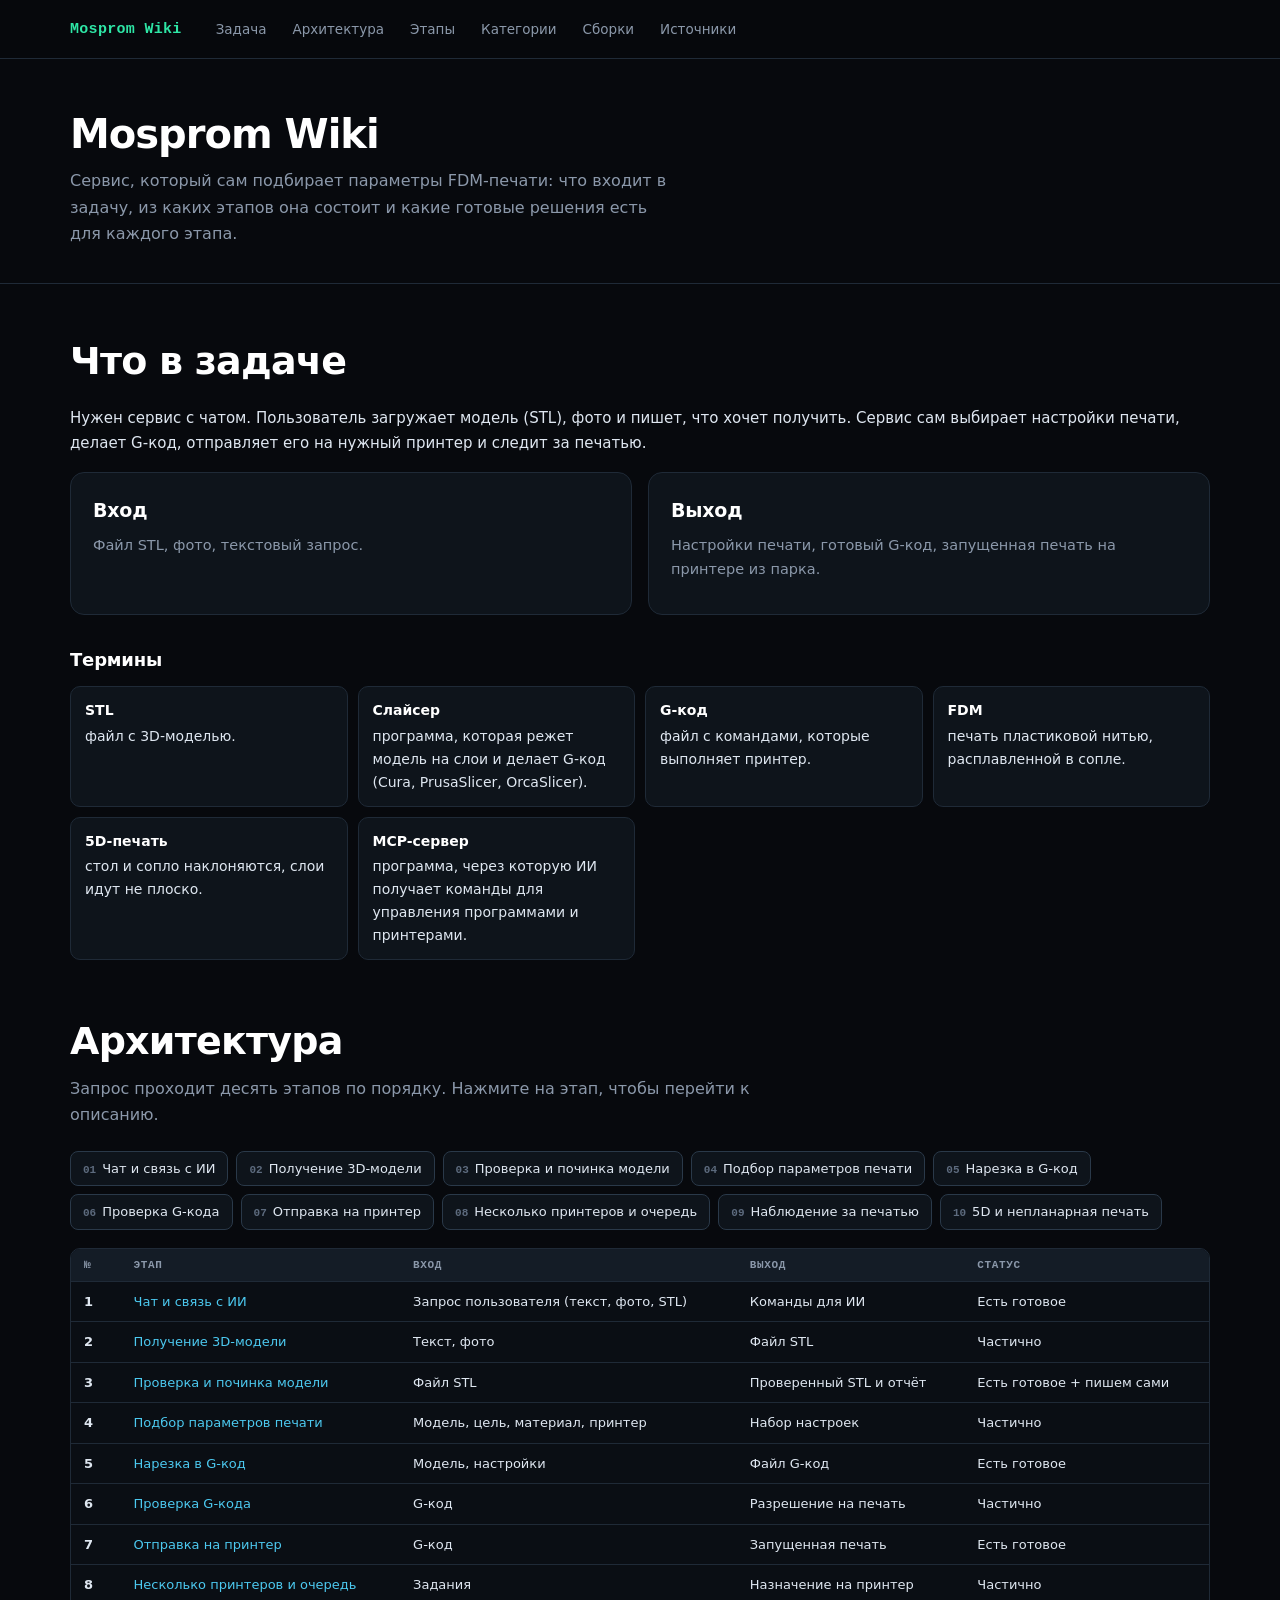
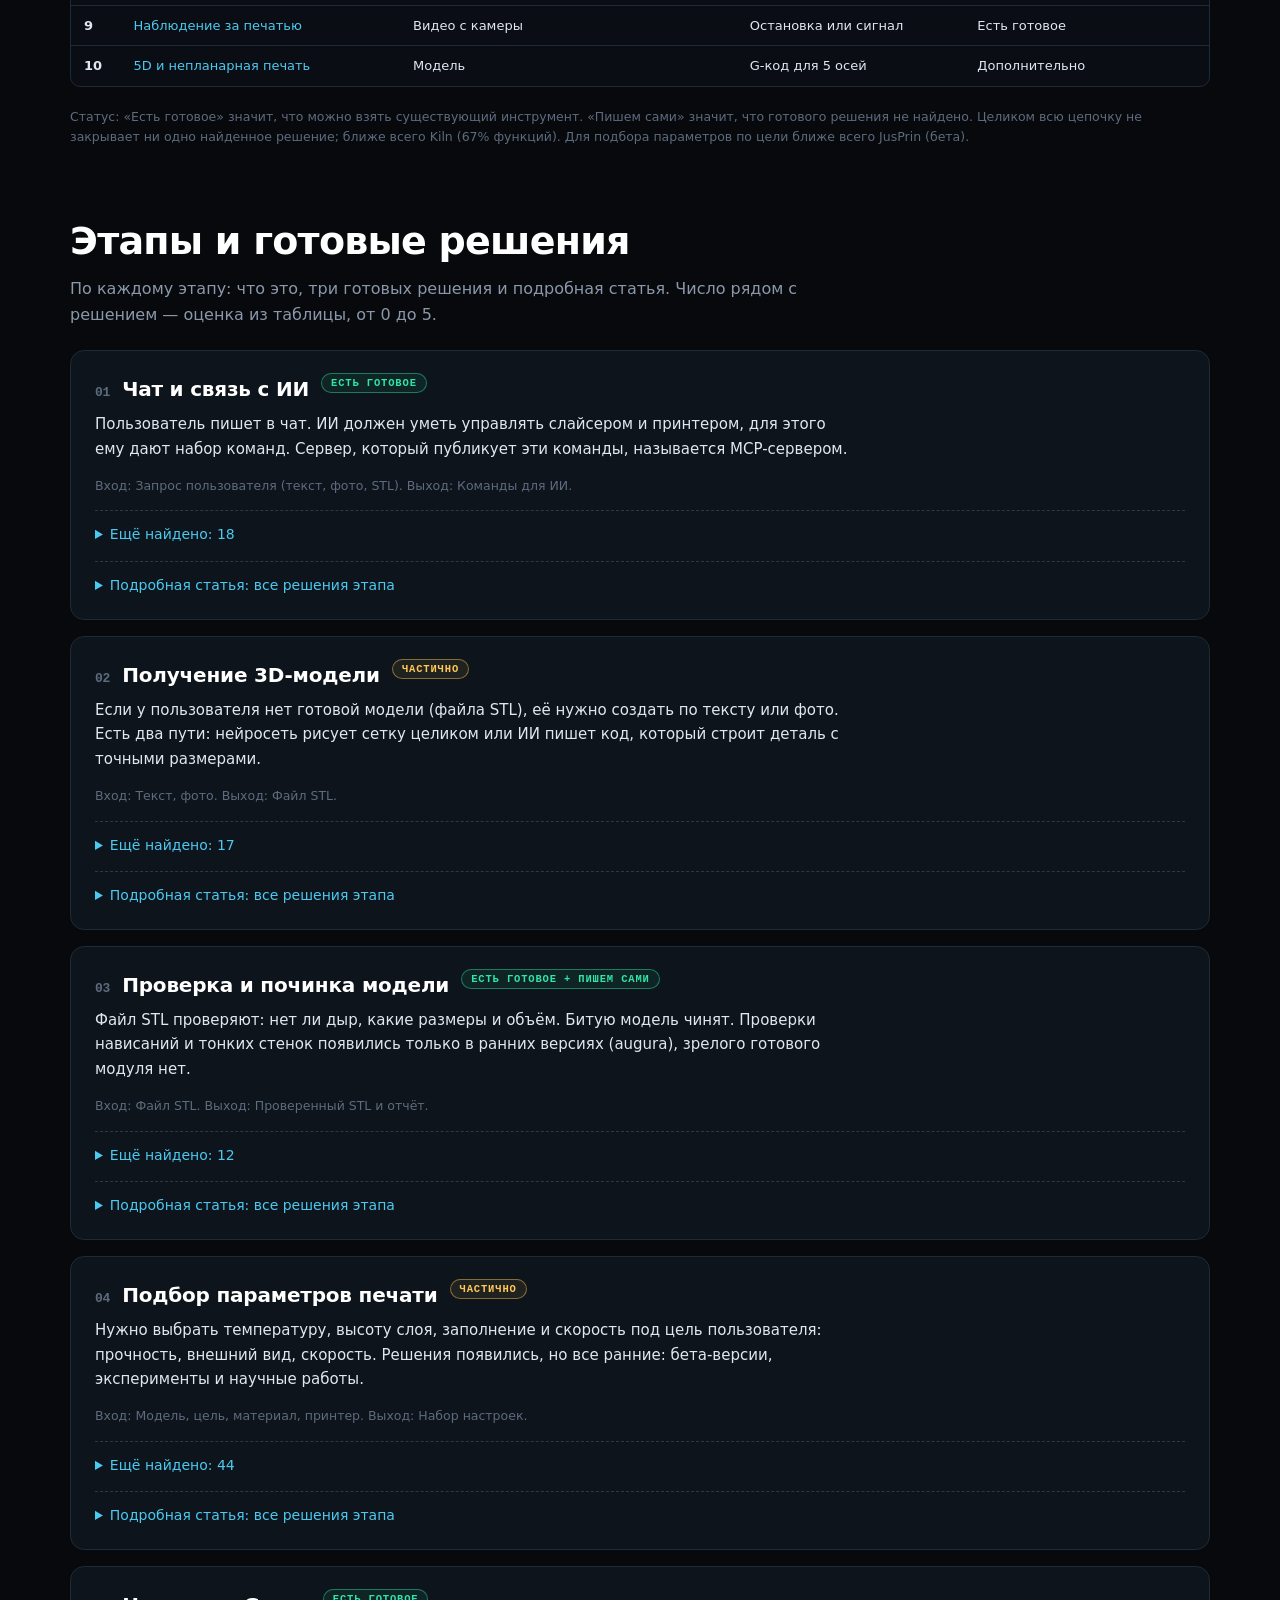
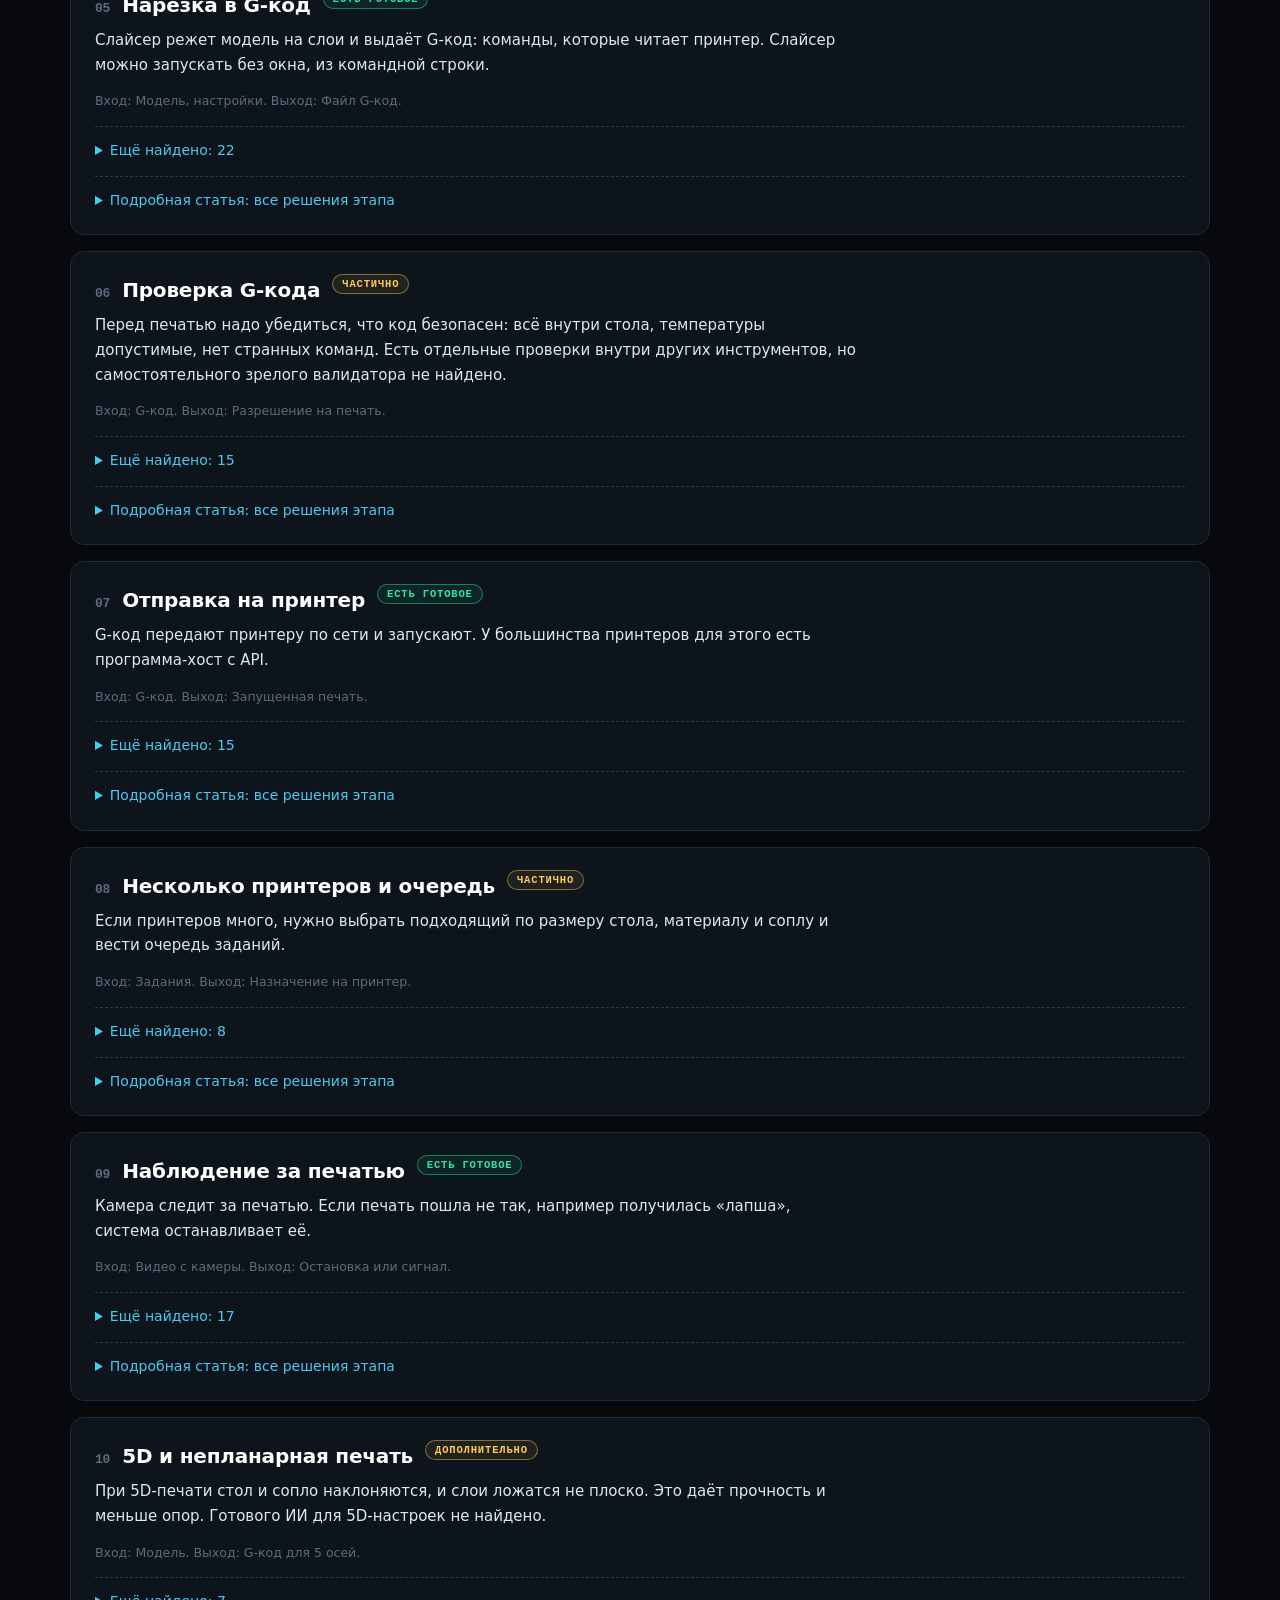
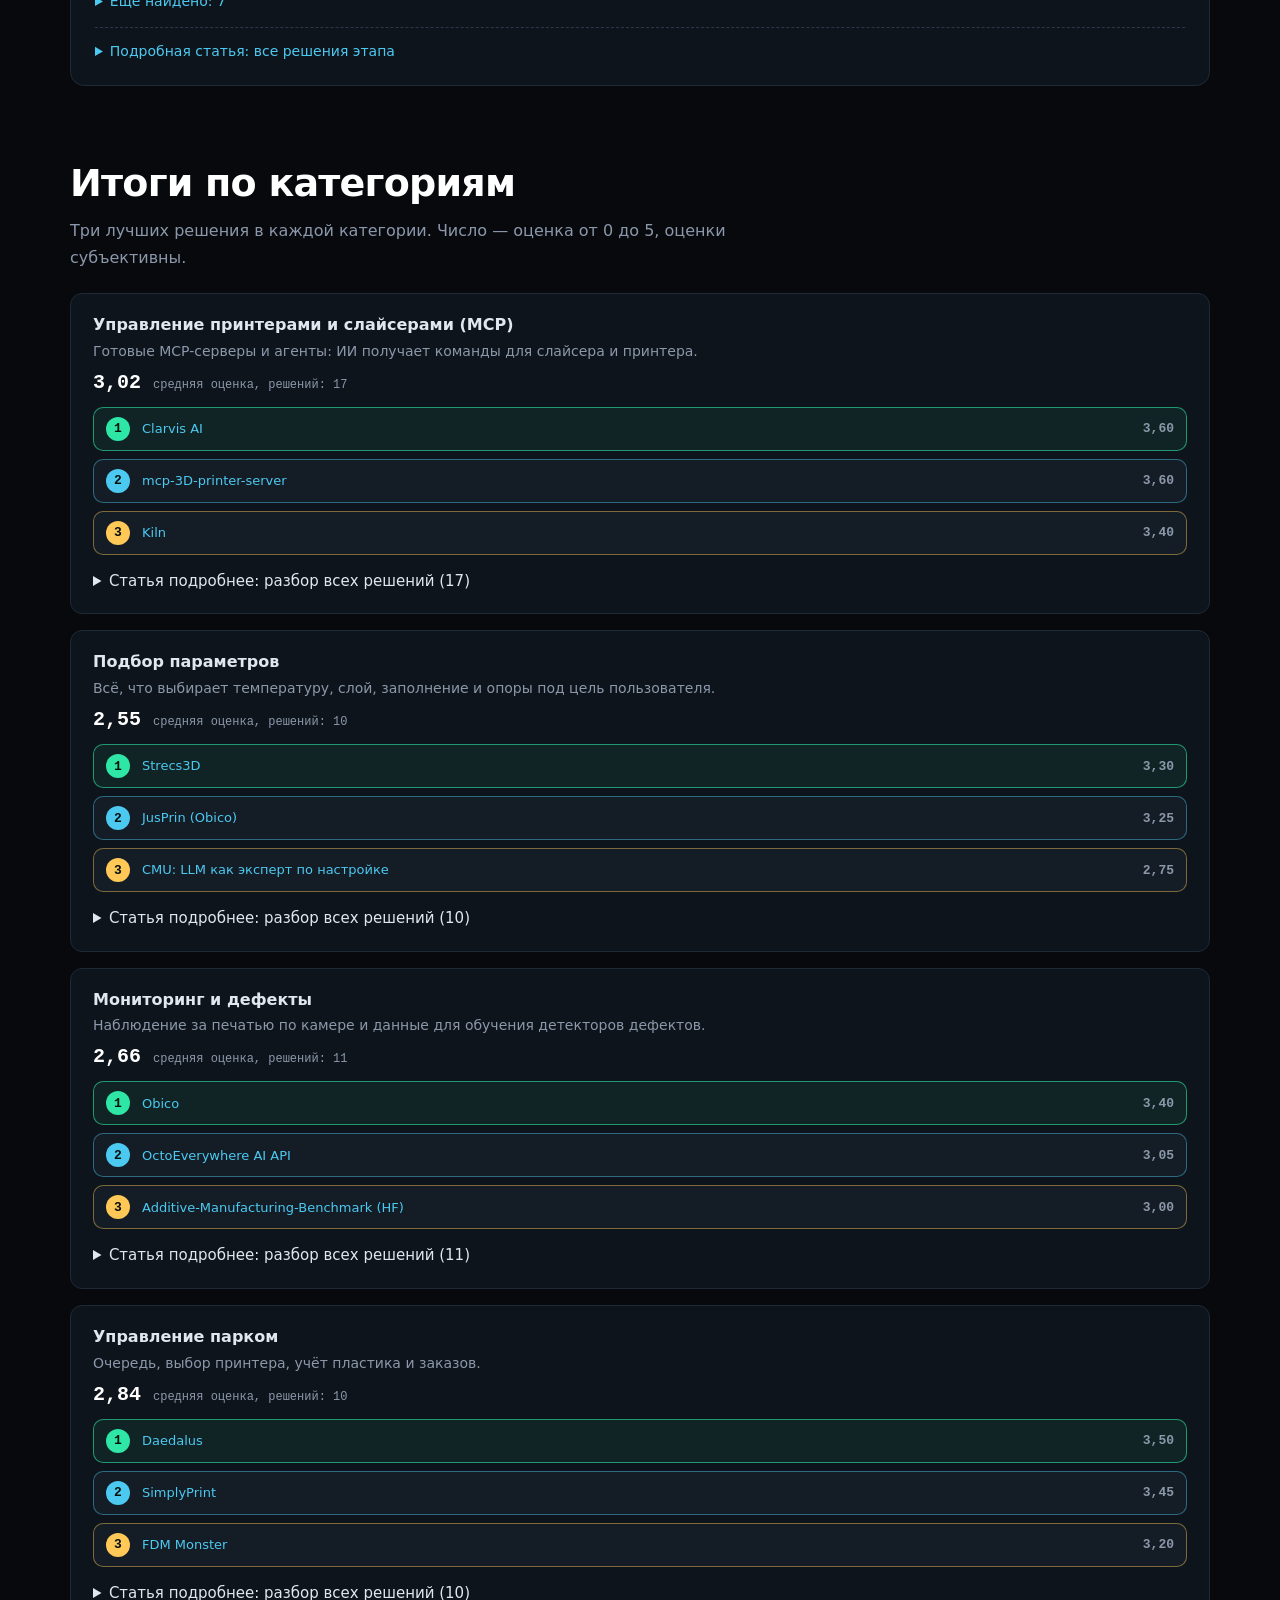
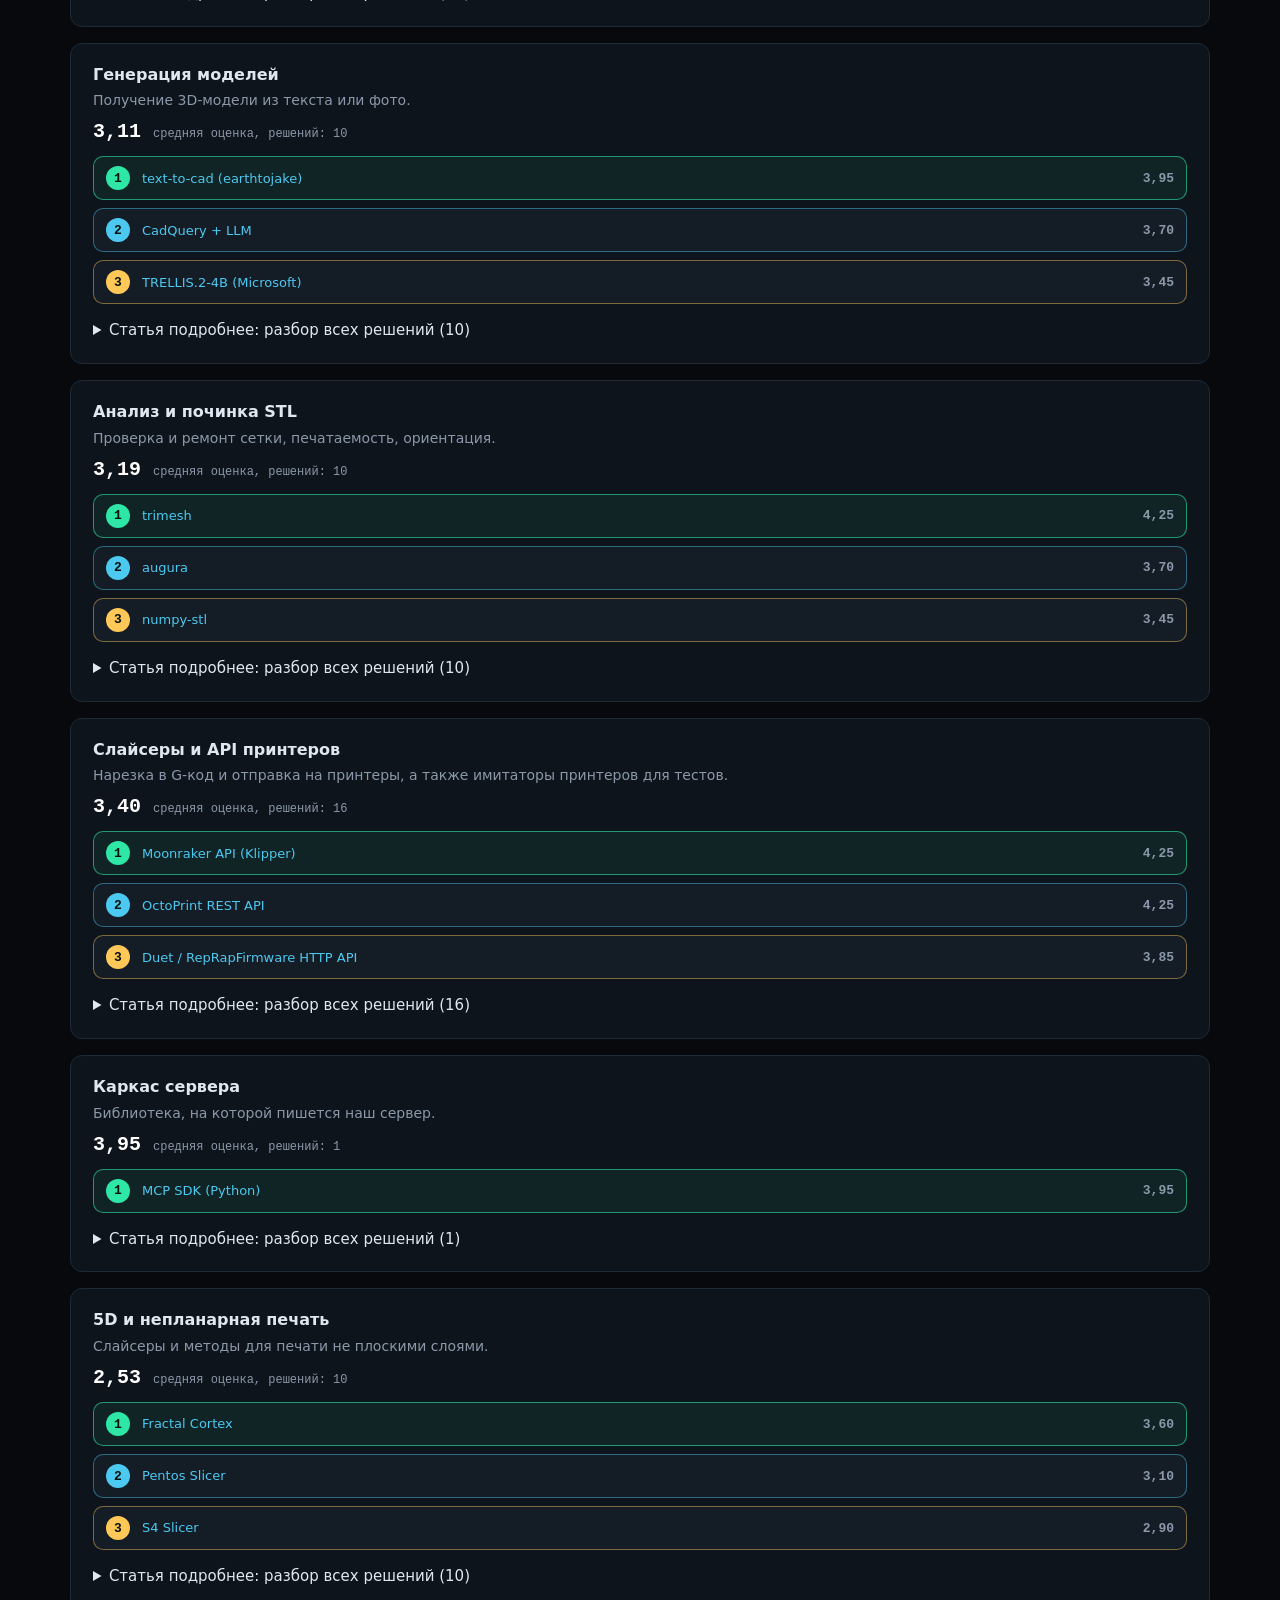
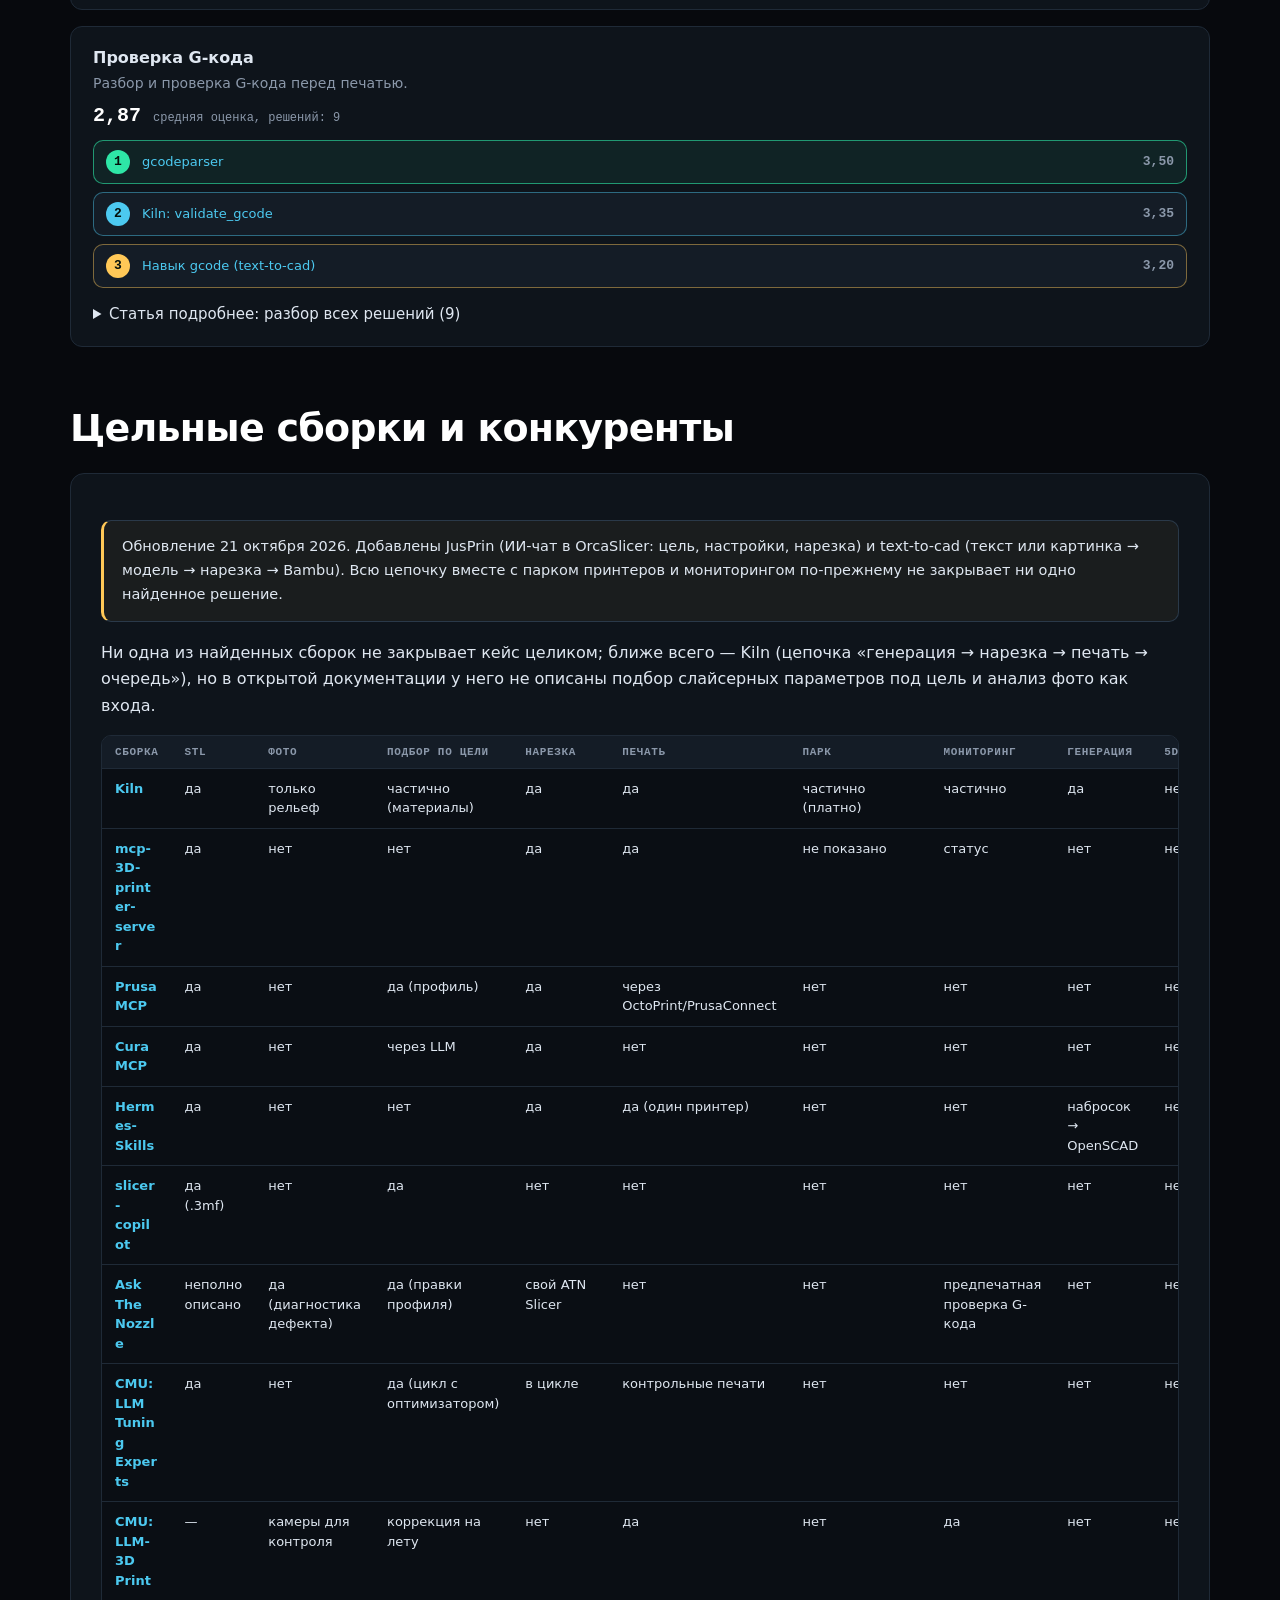
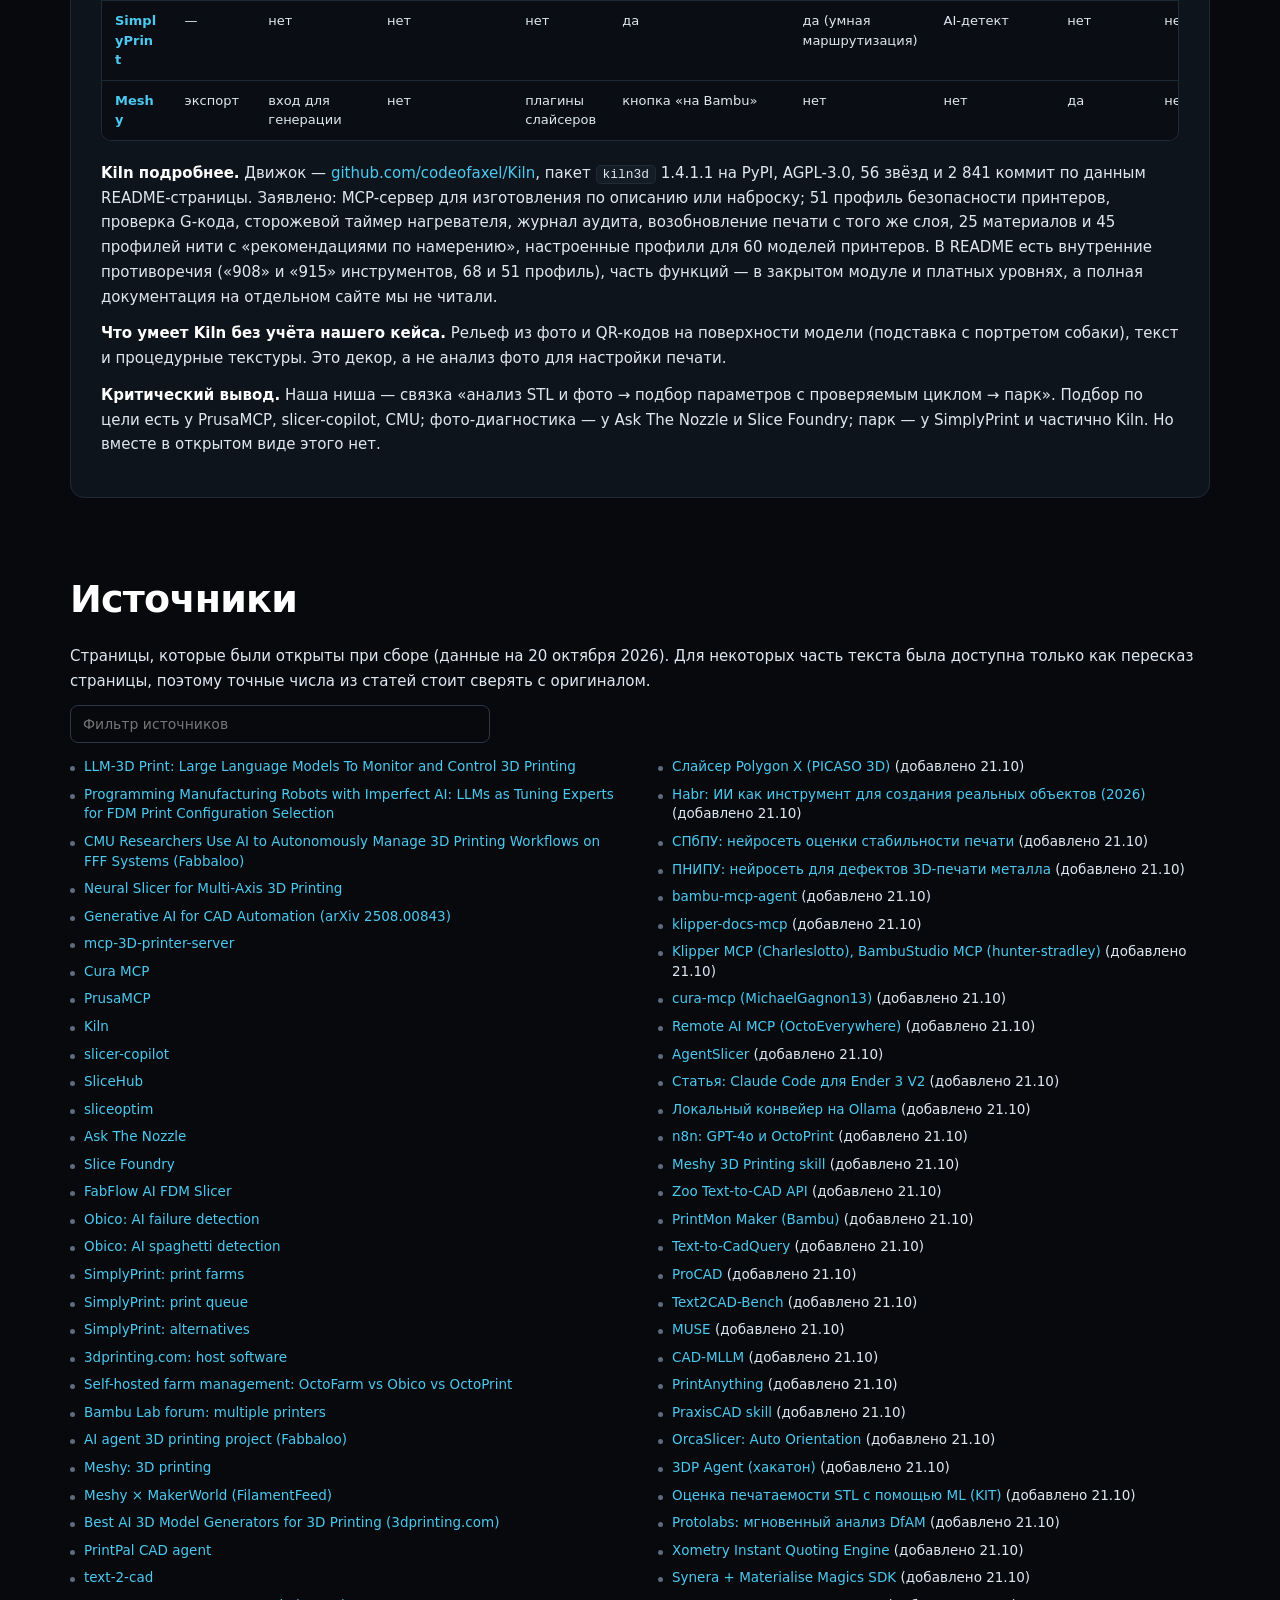
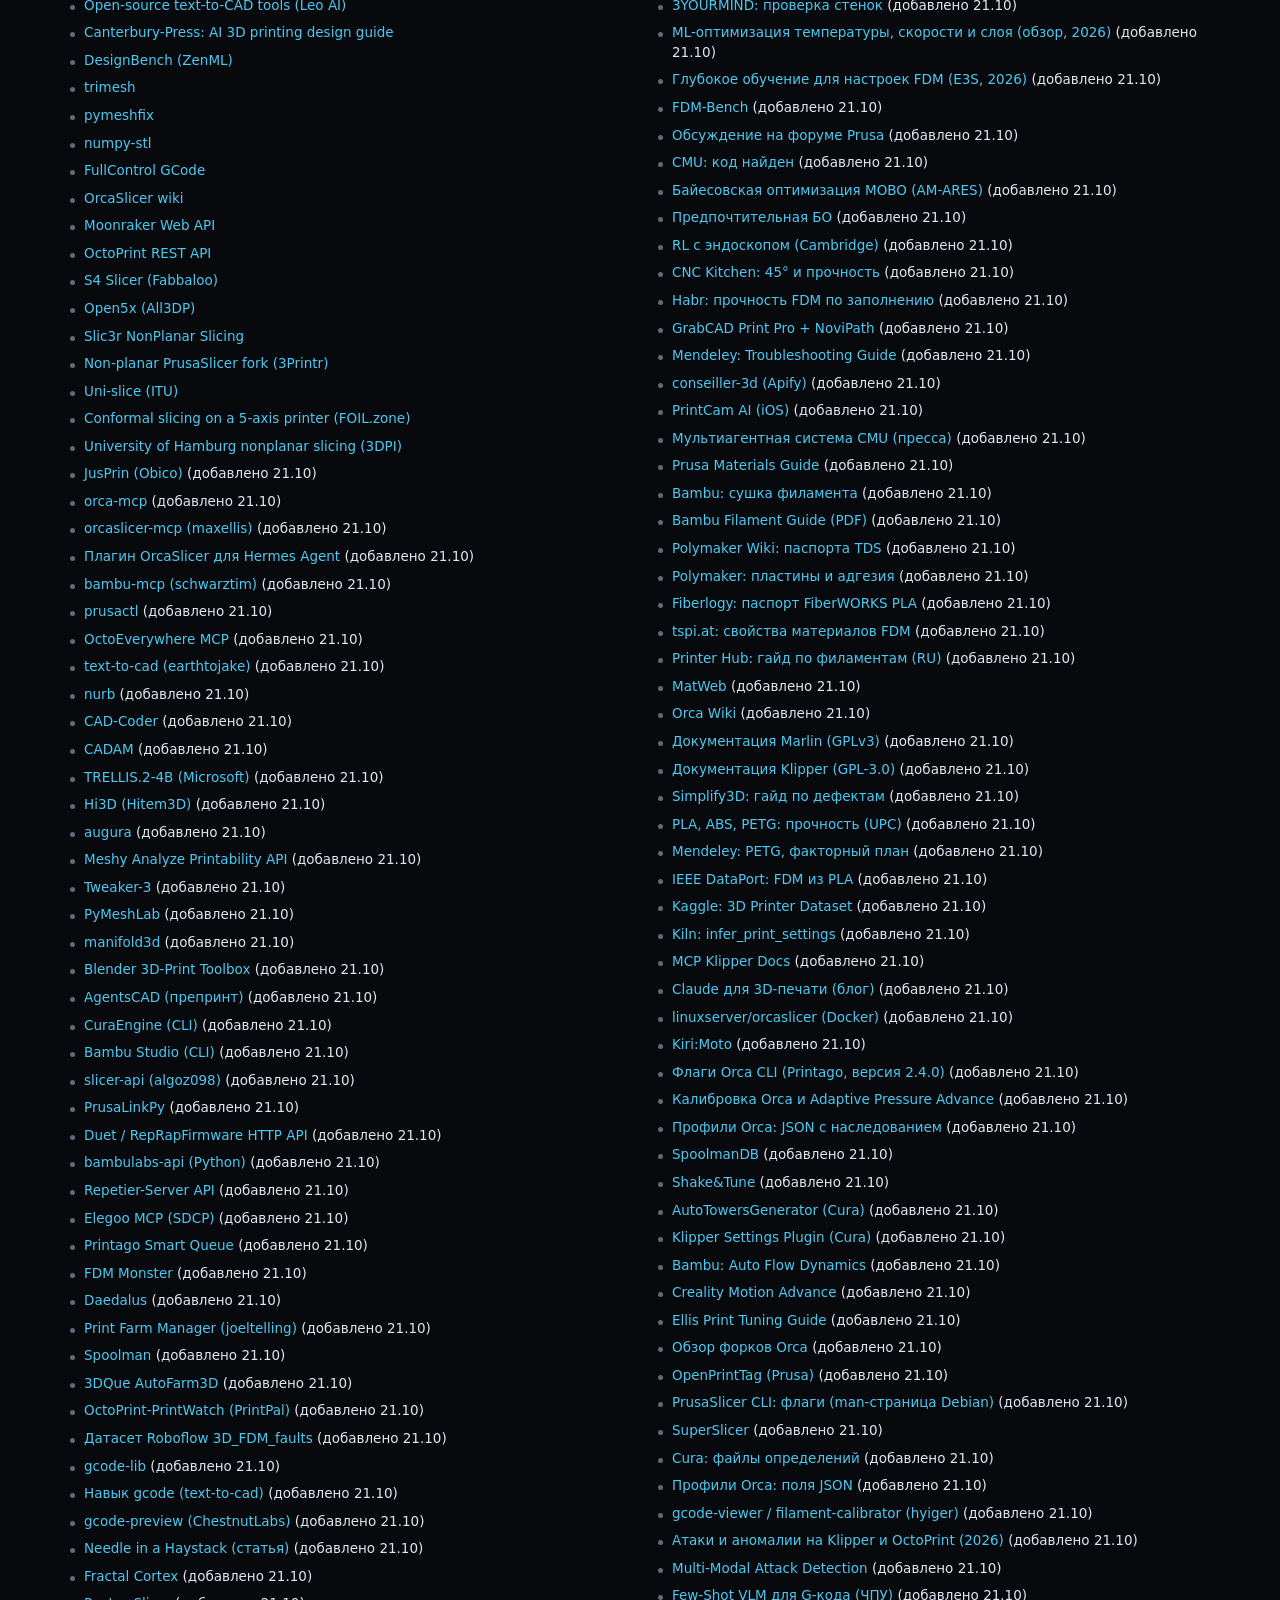
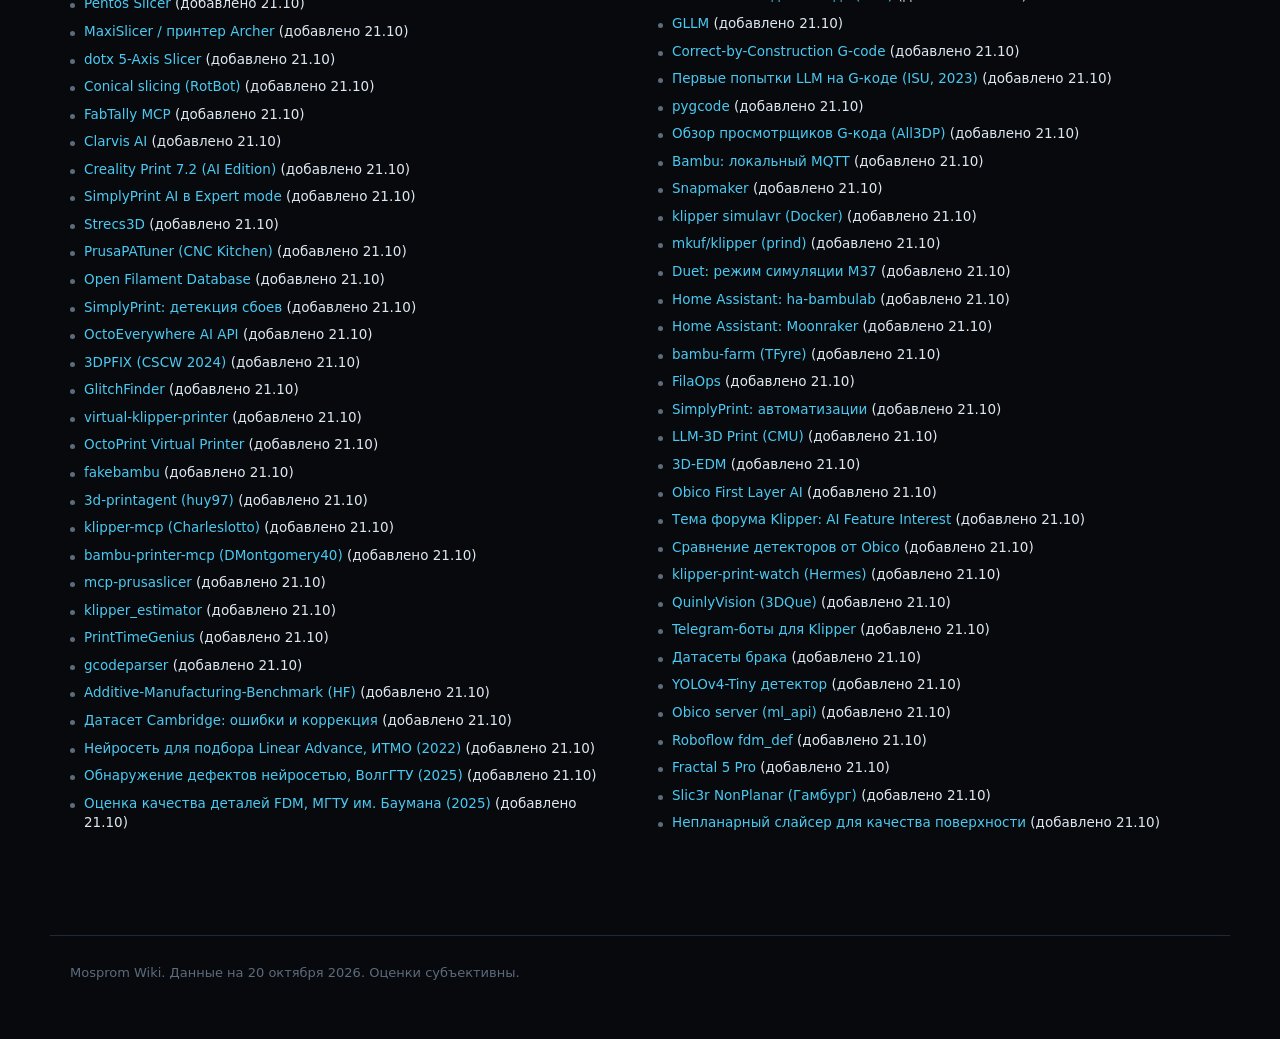
==== commit 56c8df71: "Add files via upload" ====
--- a/index.html
+++ b/index.html
@@ -20,508 +20,7 @@
 <div class="flow2"><a href="#s1"><span>01</span>Чат и связь с ИИ</a><a href="#s2"><span>02</span>Получение 3D-модели</a><a href="#s3"><span>03</span>Проверка и починка модели</a><a href="#s4"><span>04</span>Подбор параметров печати</a><a href="#s5"><span>05</span>Нарезка в G-код</a><a href="#s6"><span>06</span>Проверка G-кода</a><a href="#s7"><span>07</span>Отправка на принтер</a><a href="#s8"><span>08</span>Несколько принтеров и очередь</a><a href="#s9"><span>09</span>Наблюдение за печатью</a><a href="#s10"><span>10</span>5D и непланарная печать</a></div>
 <div class="tw"><table><thead><tr><th>№</th><th>Этап</th><th>Вход</th><th>Выход</th><th>Статус</th></tr></thead><tbody><tr><td>1</td><td><a href="#s1">Чат и связь с ИИ</a></td><td>Запрос пользователя (текст, фото, STL)</td><td>Команды для ИИ</td><td class="st">Есть готовое</td></tr><tr><td>2</td><td><a href="#s2">Получение 3D-модели</a></td><td>Текст, фото</td><td>Файл STL</td><td class="st">Частично</td></tr><tr><td>3</td><td><a href="#s3">Проверка и починка модели</a></td><td>Файл STL</td><td>Проверенный STL и отчёт</td><td class="st">Есть готовое + пишем сами</td></tr><tr><td>4</td><td><a href="#s4">Подбор параметров печати</a></td><td>Модель, цель, материал, принтер</td><td>Набор настроек</td><td class="st">Частично</td></tr><tr><td>5</td><td><a href="#s5">Нарезка в G-код</a></td><td>Модель, настройки</td><td>Файл G-код</td><td class="st">Есть готовое</td></tr><tr><td>6</td><td><a href="#s6">Проверка G-кода</a></td><td>G-код</td><td>Разрешение на печать</td><td class="st">Частично</td></tr><tr><td>7</td><td><a href="#s7">Отправка на принтер</a></td><td>G-код</td><td>Запущенная печать</td><td class="st">Есть готовое</td></tr><tr><td>8</td><td><a href="#s8">Несколько принтеров и очередь</a></td><td>Задания</td><td>Назначение на принтер</td><td class="st">Частично</td></tr><tr><td>9</td><td><a href="#s9">Наблюдение за печатью</a></td><td>Видео с камеры</td><td>Остановка или сигнал</td><td class="st">Есть готовое</td></tr><tr><td>10</td><td><a href="#s10">5D и непланарная печать</a></td><td>Модель</td><td>G-код для 5 осей</td><td class="st">Дополнительно</td></tr></tbody></table></div>
 <p class="hint">Статус: «Есть готовое» значит, что можно взять существующий инструмент. «Пишем сами» значит, что готового решения не найдено. Целиком всю цепочку не закрывает ни одно найденное решение; ближе всего Kiln (67% функций). Для подбора параметров по цели ближе всего JusPrin (бета).</p></section>
-<section class="blk" id="stages"><div class="sh"><h2>Этапы и готовые решения</h2><p>По каждому этапу: что это, три готовых решения и подробная статья. Число рядом с решением — оценка из таблицы, от 0 до 5.</p></div><article class="stage" id="s1"><h3><span class="n">01</span>Чат и связь с ИИ <span class="badge b-take">Есть готовое</span></h3><p class="what">Пользователь пишет в чат. ИИ должен уметь управлять слайсером и принтером, для этого ему дают набор команд. Сервер, который публикует эти команды, называется MCP-сервером.</p><p class="hint">Вход: Запрос пользователя (текст, фото, STL). Выход: Команды для ИИ.</p><div class="sol"><div><b>MCP SDK (Python)</b><span class="lic">MIT</span><p>Библиотека, на которой пишется такой сервер. Сама задач печати не решает.</p><span class="sc sc4">3,95</span><a href="https://pypi.org/project/mcp/" target="_blank" rel="noopener noreferrer">Источник</a></div><div><b>mcp-3D-printer-server</b><span class="lic">GPL-2.0</span><p>Готовый сервер: работает со многими принтерами и слайсерами, перед стартом просит подтверждение. Умного подбора параметров нет.</p><span class="sc sc4">3,60</span><a href="https://mcpservers.org/ru/servers/DMontgomery40/mcp-3D-printer-server" target="_blank" rel="noopener noreferrer">Источник</a></div><div><b>PrusaMCP</b><span class="lic">MIT</span><p>Готовый сервер для PrusaSlicer: советует профиль и проверяет модель. Проект помечен как неактивный.</p><span class="sc sc3">3,35</span><a href="https://glama.ai/mcp/servers/Noosbai/PrusaMCP" target="_blank" rel="noopener noreferrer">Источник</a></div></div><details><summary>Ещё найдено: 18</summary><ul class="more"><li><a href="https://blog.octoeverywhere.com/mcp-server-for-3d-printing/" target="_blank" rel="noopener noreferrer">OctoEverywhere MCP</a> — Облачный: статус, камера, пауза, отмена.</li><li><a href="https://pypi.org/project/orca-mcp/" target="_blank" rel="noopener noreferrer">orca-mcp</a> — Нарезка Orca и перебор значений параметра.</li><li><a href="https://github.com/maxellis/orcaslicer-mcp" target="_blank" rel="noopener noreferrer">orcaslicer-mcp</a> — Управление запущенным OrcaSlicer, проверка профиля.</li><li><a href="https://hermes-agent.nousresearch.com/docs/plugins/orcaslicer" target="_blank" rel="noopener noreferrer">Плагин OrcaSlicer для Hermes Agent</a> — Нарезка и отправка на 6 типов принтеров.</li><li><a href="https://glama.ai/mcp/servers/schwarztim/bambu-mcp" target="_blank" rel="noopener noreferrer">bambu-mcp</a> — Bambu по локальной сети.</li><li><a href="https://glama.ai/mcp/servers/trevin-lee/prusactl" target="_blank" rel="noopener noreferrer">prusactl</a> — Prusa: статус, печать, очередь.</li><li><a href="https://mcp.so/servers/elegoo-mcp-server" target="_blank" rel="noopener noreferrer">Elegoo MCP (SDCP)</a> — Elegoo по локальной сети.</li><li><a href="https://github.com/SpunkyBlade/bambu-mcp-agent" target="_blank" rel="noopener noreferrer">bambu-mcp-agent</a> — Читает 3MF, сравнивает режимы Fast, Balanced, Strong в Orca. Неактивный пример.</li><li><a href="https://glama.ai/mcp/servers/id-ex/klipper-docs-mcp" target="_blank" rel="noopener noreferrer">klipper-docs-mcp</a> — Поиск по документации Klipper для агента.</li><li><a href="https://glama.ai/mcp/servers/Charleslotto/klipper-mcp" target="_blank" rel="noopener noreferrer">Klipper MCP (Charleslotto), BambuStudio MCP (hunter-stradley)</a> — Видны только в выдаче: README закрыт роботам. <em>(не проверено)</em></li><li><a href="https://www.getdrio.com/mcp/com-fabtally-slicer/md" target="_blank" rel="noopener noreferrer">FabTally MCP</a> — 14 инструментов: печатаемость, ориентация, нарезка, цена; ближайший по набору функций.</li><li><a href="https://github.com/makermate/clarvis-ai" target="_blank" rel="noopener noreferrer">Clarvis AI</a> — Агент в мессенджерах: модель → CuraEngine → принтер.</li><li><a href="https://glama.ai/mcp/servers/MichaelGagnon13/cura-mcp/tools/slice" target="_blank" rel="noopener noreferrer">cura-mcp (MichaelGagnon13)</a> — STL → G-код через CuraEngine; видел только карточку.</li><li><a href="https://help.octoeverywhere.com/help-docs/remote-ai-mcp-server/get-started" target="_blank" rel="noopener noreferrer">Remote AI MCP (OctoEverywhere)</a> — Облачный MCP для Claude, ChatGPT, Gemini; права настраиваются.</li><li><a href="https://github.com/3dstisk/AgentSlicer" target="_blank" rel="noopener noreferrer">AgentSlicer</a> — Форк Orca с файлами для агентов; отличий от оригинала не найдено.</li><li><a href="https://njannasch.dev/blog/reviving-ender3-v2-klipper-mainsail/" target="_blank" rel="noopener noreferrer">Статья: Claude Code для Ender 3 V2</a> — Claude Code по SSH настроил Klipper и собрал быстрый профиль Orca.</li><li><a href="https://localaimaster.com/blog/local-ai-3d-printing" target="_blank" rel="noopener noreferrer">Локальный конвейер на Ollama</a> — Qwen пишет код, trimesh чинит, слайсинг через CLI; маркетинговый обзор.</li><li><a href="https://www.neura.market/workflow/control-3d-printer-with-gpt-4o-octoprint-api" target="_blank" rel="noopener noreferrer">n8n: GPT-4o и OctoPrint</a> — Платный шаблон чат-агента для OctoPrint.</li></ul></details><details><summary>Подробная статья</summary><div class="art"><p>Готовые MCP-серверы уже умеют «дать ИИ руки»: запускать слайсер и командовать принтером. Решения о параметрах при этом принимает подключённая LLM, а не сам сервер (исключение — PrusaMCP с функцией рекомендации профиля).</p>
-<div class="tw"><table>
-<thead>
-<tr>
-<th>Проект</th>
-<th>Что делает</th>
-<th>Принтеры и слайсеры</th>
-<th>Лицензия и зрелость</th>
-</tr>
-</thead>
-<tbody>
-<tr>
-<td><a href="https://mcpservers.org/ru/servers/DMontgomery40/mcp-3D-printer-server" target="_blank" rel="noopener noreferrer">mcp-3D-printer-server</a></td>
-<td>Инструменты: статус принтера, загрузка G-кода, старт и отмена печати, температура, <code>slice_stl</code>, <code>print_3mf</code>, простые правки STL (<code>scale_stl</code>, <code>lay_flat</code>). Перед стартом печати и нагревом требует подтверждения человека</td>
-<td>OctoPrint, Klipper/Moonraker, Bambu Lab (больше всего проверен), PrusaLink, Duet, Repetier, Creality; PrusaSlicer, Slic3r, OrcaSlicer, CuraEngine, Bambu Studio</td>
-<td>GPL-2.0, npm 1.2.12; тип принтера задаётся переменной, управление парком в описании не показано</td>
-</tr>
-<tr>
-<td><a href="https://cdn.jsdelivr.net/gh/AuraFriday/cura_mcp@main/README.md" target="_blank" rel="noopener noreferrer">Cura MCP</a></td>
-<td>Плагин, через который ИИ управляет Cura: загрузка и поворот моделей, настройки, нарезка, пакетная нарезка, сравнение времени, оптимизация ориентации, база истории печати. Есть сценарии с подтверждением</td>
-<td>Только Cura (5.11+); принтер-бэкенды в README не перечислены</td>
-<td>Проприетарная; требует отдельный MCP-Link; всё локально</td>
-</tr>
-<tr>
-<td><a href="https://glama.ai/mcp/servers/Noosbai/PrusaMCP" target="_blank" rel="noopener noreferrer">PrusaMCP</a></td>
-<td>17 инструментов: анализ сетки, проверка пригодности к печати, <code>recommend_profile</code> (по намерению, соплу, материалу с обоснованием каждой настройки), нарезка, постобработка G-кода, загрузка, обратная связь</td>
-<td>Только PrusaSlicer; PLA, PETG, ABS, ASA, TPU, Nylon, PC; OctoPrint и PrusaConnect</td>
-<td>MIT, v1.0.0 (февраль 2026); в каталоге помечен как неактивный (по пересказу); логика рекомендаций не раскрыта</td>
-</tr>
-<tr>
-<td><a href="https://www.fabbaloo.com/news/ai-agent-3d-printing-project-shows-automated-printer-control" target="_blank" rel="noopener noreferrer">Hermes-Skills (Flashforge)</a></td>
-<td>Навыки для агента Hermes: нарезка в OrcaSlicer, исправление проблем G-кода Flashforge, загрузка и запуск, учёт до 4 катушек; отдельный навык превращает наброски в OpenSCAD</td>
-<td>Только Flashforge AD5X; один принтер, без очереди</td>
-<td>Открытый, бесплатный, демо-проект (сентябрь 2026)</td>
-</tr>
-</tbody>
-</table></div>
-<p><strong>Как это устроено.</strong> Сервер публикует инструменты с описанием, LLM выбирает нужный и передаёт аргументы. Вызов <code>slice_stl</code> запускает консольный слайсер в фоне, а вызовы <code>start_print</code> и <code>get_printer_status</code> — API принтера (OctoPrint, Moonraker и др.). Нарезает модель именно слайсер; разные слайсеры дают разный G-код из-за разных алгоритмов и профилей.</p>
-<p><strong>Что брать.</strong> <code>mcp-3D-printer-server</code> — база для связи с принтерами и слайсерами (но лицензия GPL: лучше запускать как отдельный сервис). PrusaMCP — пример того, как оформить рекомендацию профиля с объяснением. Cura MCP закрыт и привязан к рабочему столу — для серверной сборки не подходит.</p>
-<p><strong>Ограничения.</strong> Автоматический подбор настроек под цель в этих серверах, кроме PrusaMCP, не описан; по печати на нескольких принтерах одновременно данных нет.</p><h4>Все найденные решения этапа (18)</h4><div class="tw"><table class="dt"><thead><tr><th>№</th><th>Решение</th><th>Что это</th><th>Как пригодится у нас</th><th>Ограничения</th><th>Лицензия, версия</th><th>Оценка</th></tr></thead><tbody><tr class="tp"><td>1</td><td><a href="https://pypi.org/project/mcp/" target="_blank" rel="noopener noreferrer">MCP SDK (Python)</a><br><span class="top-tag t1">Топ 1</span> </td><td>Официальная библиотека для создания MCP-сервера: через неё публикуются инструменты для ИИ.</td><td>Основа нашего сервера.</td><td>Сама задач печати не решает.</td><td>MIT, mcp 2.3.0</td><td class="num">3,95<br><small>2·5·5·5·4</small></td></tr><tr class="tp"><td>2</td><td><a href="https://github.com/makermate/clarvis-ai" target="_blank" rel="noopener noreferrer">Clarvis AI</a><br><span class="top-tag t2">Топ 2</span> </td><td>Чат-бот в Telegram, Discord и WhatsApp. Пользователь пишет текст или присылает фото или видео, бот делает модель, режет её и отправляет на печать.</td><td>Ближе всего к нашему сценарию «чат → печать». Можно взять как образец, как соединить чат, нарезку (CuraEngine) и принтер (Moonraker или PrusaLink).</td><td>Параметры печати сам не подбирает. Использует облачные модели (Gemini 2.5 Flash, FAL), поэтому фото и запросы уходят во внешний сервис.</td><td>MIT, 205 звёзд</td><td class="num">3,60<br><small>3·3·5·3·5</small></td></tr><tr class="tp"><td>3</td><td><a href="https://mcpservers.org/ru/servers/DMontgomery40/mcp-3D-printer-server" target="_blank" rel="noopener noreferrer">mcp-3D-printer-server</a><br><span class="top-tag t3">Топ 3</span> </td><td>Готовый MCP-сервер: ИИ получает команды для работы с принтерами и слайсерами разных производителей. Перед стартом печати просит подтверждение.</td><td>Можно взять как основу сервера или как список нужных команд. Подтверждение перед стартом полезно для безопасности.</td><td>Умного подбора параметров нет, управление парком не показано. Лицензия GPL-2.0 ограничивает встраивание в закрытый продукт.</td><td>GPL-2.0, npm 1.2.12</td><td class="num">3,60<br><small>3·4·3·5·3</small></td></tr><tr class=""><td>4</td><td><a href="https://github.com/codeofaxel/Kiln" target="_blank" rel="noopener noreferrer">Kiln</a><br></td><td>Самый широкий набор в одном проекте: генерация модели, нарезка, печать, очередь и проверки безопасности.</td><td>Хороший образец, как устроена вся цепочка, и источник идей для проверки G-кода (validate_gcode).</td><td>Часть функций платная. В описании противоречивые цифры. Подбор параметров не описан. Лицензия AGPL-3.0 требует открывать код при встраивании.</td><td>AGPL-3.0, PyPI 1.4.1.1</td><td class="num">3,40<br><small>4·3·2·5·2</small></td></tr><tr class=""><td>5</td><td><a href="https://glama.ai/mcp/servers/Noosbai/PrusaMCP" target="_blank" rel="noopener noreferrer">PrusaMCP</a><br></td><td>MCP-сервер для PrusaSlicer. Умеет советовать профиль с обоснованием и анализировать сетку модели.</td><td>Единственный в этой группе с готовой командой «рекомендовать профиль». Можно изучить, как он объясняет выбор.</td><td>Работает только с PrusaSlicer. Проект помечен как неактивный. Правила подбора не раскрыты.</td><td>MIT, v1.0.0</td><td class="num">3,35<br><small>3·2·5·5·2</small></td></tr><tr class=""><td>6</td><td><a href="https://hermes-agent.nousresearch.com/docs/plugins/orcaslicer" target="_blank" rel="noopener noreferrer">Плагин OrcaSlicer для Hermes Agent</a><br></td><td>Плагин для агента Hermes: готовит печать в OrcaSlicer, проверяет температуры и тип стола, отправляет на разные принтеры.</td><td>Показывает рабочий путь «Orca → проверка → принтер» с поддержкой OctoPrint, Moonraker, Bambu, PrusaLink, Duet и Flashforge.</td><td>Часть протоколов ещё не проверена на реальных принтерах. Версия 0.5.0, возможна связь с проектом Hermes-Skills.</td><td>MIT, 0.5.0</td><td class="num">3,30<br><small>3·2·5·4·3</small></td></tr><tr class=""><td>7</td><td><a href="https://pypi.org/project/orca-mcp/" target="_blank" rel="noopener noreferrer">orca-mcp</a><br></td><td>MCP-обёртка над командной строкой OrcaSlicer. Режет модель, перебирает значения одного параметра (до 12) и показывает таблицу сравнения, разбирает слои G-кода.</td><td>Полезна для этапа подбора: перебор значений и сравнение результатов можно использовать как «пробные нарезки».</td><td>Ранняя альфа-версия 0.1.0. Нужен OrcaSlicer 2.x.</td><td>MIT, 0.1.0 alpha</td><td class="num">3,25<br><small>3·1·5·4·4</small></td></tr><tr class=""><td>8</td><td><a href="https://glama.ai/mcp/servers/trevin-lee/prusactl" target="_blank" rel="noopener noreferrer">prusactl</a><br></td><td>Программа на Go (MCP и командная строка) для принтеров Prusa: статус, загрузка и запуск печати, очередь, история.</td><td>Готовый мост к принтерам Prusa через PrusaLink или Prusa Connect.</td><td>Только Prusa. Нарезки и подбора параметров нет.</td><td>MIT</td><td class="num">3,20<br><small>2·3·5·4·3</small></td></tr><tr class=""><td>9</td><td><a href="https://www.getdrio.com/mcp/com-fabtally-slicer/md" target="_blank" rel="noopener noreferrer">FabTally MCP</a><br></td><td>Облачный MCP-сервис с 13 инструментами: нарезка, проверка печатаемости, ориентация, рекомендация настроек, расчёт цены.</td><td>Есть инструмент recommend_settings, то есть готовая точка для сравнения с нашим подбором.</td><td>Закрытый сервис без лицензии. Неизвестно, какой слайсер внутри и есть ли там ИИ. 13 принтеров, 12 материалов, только сопло 0,4. Бесплатно в пределах дневных лимитов, выдача G-кода платная.</td><td>Закрытый сервис, лицензии нет</td><td class="num">3,15<br><small>4·2·2·4·3</small></td></tr><tr class=""><td>10</td><td><a href="https://github.com/maxellis/orcaslicer-mcp" target="_blank" rel="noopener noreferrer">orcaslicer-mcp (maxellis)</a><br></td><td>Claude управляет запущенным OrcaSlicer: меняет настройки, режет, оценивает время и расход, проверяет профиль на физическую реалистичность.</td><td>Показывает, как давать ИИ управление самим слайсером, а не только его командной строкой.</td><td>Нужен специальный форк Orca с локальным API. Печать не запускает. Лицензия AGPL-3.0.</td><td>AGPL-3.0, 73 звезды</td><td class="num">3,10<br><small>3·2·3·3·5</small></td></tr><tr class=""><td>11</td><td><a href="https://github.com/huy97/3d-printagent" target="_blank" rel="noopener noreferrer">3d-printagent (huy97)</a><br></td><td>Локальный агент для нескольких принтеров: нарезка через Orca или Bambu Studio, очередь, REST, WebSocket и MCP (34 инструмента).</td><td>Похож на нашу целевую архитектуру: агент, очередь и несколько принтеров в одном месте.</td><td>Очень молодой проект: 4 коммита, надёжность не подтверждена.</td><td>MIT, 4 коммита</td><td class="num">3,05<br><small>3·1·5·3·4</small></td></tr><tr class=""><td>12</td><td><a href="https://github.com/Charleslotto/klipper-mcp" target="_blank" rel="noopener noreferrer">klipper-mcp (Charleslotto)</a><br></td><td>MCP для принтеров на Klipper через Moonraker, больше 100 инструментов. Есть защита: флаг ARMED, режим READ_ONLY, PIN и журнал действий.</td><td>Хороший образец защиты от случайных команд: режим «только чтение» и явное включение опасных действий.</td><td>Нарезки нет. Glama отмечает проект как устаревший.</td><td>MIT, 24 звезды</td><td class="num">2,95<br><small>2·2·5·3·4</small></td></tr><tr class=""><td>13</td><td><a href="https://glama.ai/mcp/servers/schwarztim/bambu-mcp" target="_blank" rel="noopener noreferrer">bambu-mcp (schwarztim)</a><br></td><td>MCP для Bambu P1, X1 и A1 по локальной сети (MQTT и FTPS): печать, пауза, G-код, температуры, камера, AMS.</td><td>Даёт управление принтерами Bambu без облака.</td><td>Число инструментов в описании расходится. Нарезки нет.</td><td>MIT</td><td class="num">2,80<br><small>2·2·5·3·3</small></td></tr><tr class=""><td>14</td><td><a href="https://jsr.io/@casys/mcp-prusaslicer@0.2.0" target="_blank" rel="noopener noreferrer">mcp-prusaslicer</a><br></td><td>MCP-обёртка над PrusaSlicer на TypeScript.</td><td>Вариант для нарезки в PrusaSlicer через MCP.</td><td>Список инструментов на странице не показан, глубину поддержки оценить нельзя.</td><td>MIT</td><td class="num">2,80<br><small>2·2·5·3·3</small></td></tr><tr class=""><td>15</td><td><a href="https://www.fabbaloo.com/news/ai-agent-3d-printing-project-shows-automated-printer-control" target="_blank" rel="noopener noreferrer">Hermes-Skills (Flashforge)</a><br></td><td>Демо-проект для одного принтера Flashforge AD5X: нарезка в Orca, запуск печати, наброски деталей в OpenSCAD.</td><td>Годится как короткий пример связки «ИИ → Orca → принтер».</td><td>Один принтер, очереди нет.</td><td>Открытый, GitHub ciberjohn/Hermes-Skills</td><td class="num">2,60<br><small>2·1·5·3·3</small></td></tr><tr class=""><td>16</td><td><a href="https://github.com/DMontgomery40/bambu-printer-mcp" target="_blank" rel="noopener noreferrer">bambu-printer-mcp (DMontgomery40)</a><br></td><td>Форк mcp-3D-printer-server только для Bambu: STL, нарезка по шаблонам, 3MF с AMS.</td><td>Узкий, но рабочий вариант для парка из принтеров Bambu.</td><td>Только Bambu. Лицензия GPL-2.0.</td><td>GPL-2.0, 137 звёзд</td><td class="num">2,50<br><small>2·3·2·2·4</small></td></tr><tr class=""><td>17</td><td><a href="https://blog.octoeverywhere.com/mcp-server-for-3d-printing/" target="_blank" rel="noopener noreferrer">OctoEverywhere MCP</a><br></td><td>Облачный MCP: статус принтера, снимок с камеры, пауза, продолжение, отмена.</td><td>Быстрый способ дать ИИ доступ к состоянию принтера и камере удалённо.</td><td>Параметры не подбирает. Облачный сервис, лицензия не указана.</td><td>Облако, лицензия не указана</td><td class="num">2,40<br><small>1·3·2·3·4</small></td></tr><tr class=""><td>18</td><td><a href="https://cdn.jsdelivr.net/gh/AuraFriday/cura_mcp@main/README.md" target="_blank" rel="noopener noreferrer">Cura MCP</a><br></td><td>MCP, который управляет программой Cura: настройки, нарезка, ориентация.</td><td>Только как пример подхода, если команда выберет Cura.</td><td>Принтерами не управляет, нужен отдельный MCP-Link. Код закрыт.</td><td>Проприетарная</td><td class="num">2,25<br><small>2·3·1·3·2</small></td></tr></tbody></table></div><p class="hint">Оценка от 0 до 5 и пять чисел под ней: покрытие задачи · зрелость · открытость · встраиваемость · подтверждённость данных. Оценки субъективны.</p></div></details></article><article class="stage" id="s2"><h3><span class="n">02</span>Получение 3D-модели <span class="badge b-part">Частично</span></h3><p class="what">Если у пользователя нет готовой модели (файла STL), её нужно создать по тексту или фото. Есть два пути: нейросеть рисует сетку целиком или ИИ пишет код, который строит деталь с точными размерами.</p><p class="hint">Вход: Текст, фото. Выход: Файл STL.</p><div class="sol"><div><b>text-to-cad</b><span class="lic">MIT</span><p>Набор навыков для ИИ-агента: текст или картинка → модель → проверка → нарезка в Orca → Bambu. Телеметрия включена по умолчанию.</p><span class="sc sc4">3,95</span><a href="https://github.com/earthtojake/text-to-cad" target="_blank" rel="noopener noreferrer">Источник</a></div><div><b>CadQuery + LLM</b><span class="lic">Apache-2.0</span><p>ИИ пишет код, код строит деталь. Размеры точные. Органические формы получаются плохо.</p><span class="sc sc4">3,70</span><a href="https://www.getleo.ai/blog/open-source-text-to-cad-tools-free" target="_blank" rel="noopener noreferrer">Источник</a></div><div><b>Meshy</b><span class="lic">Платный сервис</span><p>Из текста или фото делает модель примерно за минуту. Точных размеров нет.</p><span class="sc sc3">3,15</span><a href="https://www.meshy.ai/3d-printing" target="_blank" rel="noopener noreferrer">Источник</a></div></div><details><summary>Ещё найдено: 17</summary><ul class="more"><li><a href="https://3dprinting.com/software-guides/ai-3d-model-generators/" target="_blank" rel="noopener noreferrer">Hunyuan3D (локально)</a> — Лицензия не действует в ЕС, Великобритании и Южной Корее; свыше 1 млн пользователей нужно отдельное разрешение (по зеркалу текста лицензии).</li><li><a href="https://huggingface.co/microsoft/TRELLIS.2-4B/blob/main/README.md" target="_blank" rel="noopener noreferrer">TRELLIS.2-4B</a> — Фото → меш, MIT, нужна GPU от 24 ГБ.</li><li><a href="https://pypi.org/project/nurb/0.18.2/" target="_blank" rel="noopener noreferrer">nurb</a> — Код → деталь с проверкой печатаемости; лицензия FSL.</li><li><a href="https://huggingface.co/gudo7208/CAD-Coder" target="_blank" rel="noopener noreferrer">CAD-Coder</a> — Модель пишет CadQuery по тексту.</li><li><a href="https://adam.new/opensource" target="_blank" rel="noopener noreferrer">CADAM</a> — Веб-приложение text-to-CAD.</li><li><a href="https://www.fabbaloo.com/news/hi3d-announced-a-new-3d-print-workflow-for-ai-generated-models" target="_blank" rel="noopener noreferrer">Hi3D</a> — Текст → модель → части → раскладка → 3MF.</li><li><a href="https://skillselion.com/skills/meshy-dev/meshy-3d-agent/meshy-3d-printing" target="_blank" rel="noopener noreferrer">Meshy 3D Printing skill</a> — Текст или фото → Meshy → проверка → слайсер.</li><li><a href="https://zoo.dev/docs/developer-tools/api/ml" target="_blank" rel="noopener noreferrer">Zoo Text-to-CAD API</a> — Страница документации показывает только часть эндпоинтов.</li><li><a href="https://3dprintingindustry.com/news/bambu-lab-launches-new-ai-3d-model-generator-233736/" target="_blank" rel="noopener noreferrer">PrintMon Maker (Bambu)</a> — Персонажи, многоцветные модели.</li><li><a href="https://arxiv.org/abs/2505.06507" target="_blank" rel="noopener noreferrer">Text-to-CadQuery</a> — LLM пишет CadQuery; код и модели есть; точное совпадение 69,3%.</li><li><a href="https://arxiv.org/abs/2602.03045" target="_blank" rel="noopener noreferrer">ProCAD</a> — Агент задаёт уточняющие вопросы, потом пишет CadQuery; код есть.</li><li><a href="https://arxiv.org/pdf/2605.18430" target="_blank" rel="noopener noreferrer">Text2CAD-Bench</a> — Бенчмарк: на сложных запросах 70–90% невалидных моделей.</li><li><a href="https://arxiv.org/pdf/2605.28579" target="_blank" rel="noopener noreferrer">MUSE</a> — Бенчмарк производимости сборок; лучший результат 52%.</li><li><a href="https://huggingface.co/papers/2411.04954" target="_blank" rel="noopener noreferrer">CAD-MLLM</a> — CAD из текста, фото и облака точек; датасет открыт.</li><li><a href="https://arxiv.org/abs/2607.27729" target="_blank" rel="noopener noreferrer">PrintAnything</a> — G-код прямо из облака точек; код на GitHub, не открывал.</li><li><a href="https://habr.com/en/articles/985002" target="_blank" rel="noopener noreferrer">Habr: ИИ как инструмент для создания реальных объектов</a> — Kandinsky/GigaChat → Meshy/TRELLIS/Hunyuan3D → Blender → слайсер, всё вручную.</li><li><a href="https://github.com/praxiscad/praxiscad-skill" target="_blank" rel="noopener noreferrer">PraxisCAD skill</a> — Text-to-CAD с DFM-проверкой; лицензия не открытая.</li></ul></details><details><summary>Подробная статья</summary><div class="art"><p>Есть два лагеря: меш-генераторы (быстрые, для фигурок, но без точных размеров) и «код → CAD» (LLM пишет OpenSCAD или CadQuery, точные размеры, но только простые детали). Для функциональных деталей подходит второй лагерь.</p>
-<p><strong>Меш-генераторы (текст и фото → сетка)</strong></p>
-<div class="tw"><table>
-<thead>
-<tr>
-<th>Решение</th>
-<th>Что умеет</th>
-<th>Цена и лицензия</th>
-<th>Заметки</th>
-</tr>
-</thead>
-<tbody>
-<tr>
-<td><a href="https://www.meshy.ai/3d-printing" target="_blank" rel="noopener noreferrer">Meshy</a></td>
-<td>Текст или фото → модель примерно за минуту; заявлены проверка герметичности и толщины стенок, авторемонт, разбиение крупных моделей, цвета для Bambu AMS; экспорт STL/3MF/OBJ; плагины для Bambu Studio, OrcaSlicer, Cura и др.</td>
-<td>Бесплатные кредиты, платные планы (около $20/мес Pro по обзору); условия коммерческого использования в источниках противоречат друг другу</td>
-<td>Маркетинг вендора; заявленные 97% проходят слайсер — цифра вендора</td>
-</tr>
-<tr>
-<td><a href="https://filamentfeed.com/article/meshy-ai-text-to-3d-makerworld-june-2026" target="_blank" rel="noopener noreferrer">Bambu MakerWorld × Meshy</a></td>
-<td>Описать объект или загрузить фото в браузере, получить модель за 30–60 с, скачать STL/3MF или отправить на принтер Bambu</td>
-<td>Доступ из браузера</td>
-<td>Масштаб произвольный, плохо для сопряжённых и подвижных деталей</td>
-</tr>
-<tr>
-<td><a href="https://3dprinting.com/software-guides/ai-3d-model-generators/" target="_blank" rel="noopener noreferrer">Tripo, Rodin, Hunyuan3D, Sloyd, Luma Genie</a></td>
-<td>Tripo: STL/3MF, около $12/мес при годовой оплате; Rodin: оплата за скачивание; Hunyuan3D — открытая, запускается локально на GPU; Sloyd — пресет для печати; Luma Genie — бесплатно, концепты</td>
-<td>Цены приблизительные; бесплатные тарифы Meshy и Tripo — некоммерческие</td>
-<td>Обзор отмечает: «почти ни одна не даёт модель без дочистки»: тонкие стенки, нет основания, масштаб произвольный</td>
-</tr>
-</tbody>
-</table></div>
-<p><strong>Код → CAD (LLM пишет скрипт модели)</strong></p>
-<div class="tw"><table>
-<thead>
-<tr>
-<th>Решение</th>
-<th>Подход</th>
-<th>Выход</th>
-<th>Зрелость</th>
-</tr>
-</thead>
-<tbody>
-<tr>
-<td><a href="https://printpal.io/resources/cad-agent-but-the-prompts-double" target="_blank" rel="noopener noreferrer">PrintPal CAD agent</a></td>
-<td>Чат-агент пишет параметрический OpenSCAD (BOSL2, MCAD); заявлена проверка печатибельности</td>
-<td>STL, 3MF, STEP</td>
-<td>Промо-страница (2026-08-07), платный (кредиты); ограничения не названы</td>
-</tr>
-<tr>
-<td><a href="https://github.com/roberto-ceraolo/text-2-cad" target="_blank" rel="noopener noreferrer">text-2-cad</a></td>
-<td>LLM пишет OpenSCAD, необязательно RAG по документации</td>
-<td>OpenSCAD-код</td>
-<td>13 звёзд, 4 коммита; README: «наивная реализация», только простые формы</td>
-</tr>
-<tr>
-<td><a href="https://zenml.io/llmops-database/llm-powered-3d-model-generation-for-3d-printing" target="_blank" rel="noopener noreferrer">DesignBench (разбор ZenML)</a></td>
-<td>Несколько LLM (GPT-4o, Claude Sonnet 3.5, Llama 3.1 70B) параллельно пишут OpenSCAD</td>
-<td>STL</td>
-<td>Прототип 2024; автор называет пространственное мышление LLM «очень плохим»</td>
-</tr>
-<tr>
-<td><a href="https://arxiv.org/html/2508.00843v1" target="_blank" rel="noopener noreferrer">Generative AI for CAD Automation (arXiv 2508.00843)</a></td>
-<td>GPT-4 пишет скрипты FreeCAD, ошибки возвращаются в цикл исправления</td>
-<td>FreeCAD-модели</td>
-<td>10 тестов; простые и средние детали получаются, сложные с множеством ограничений — нет</td>
-</tr>
-<tr>
-<td><a href="https://www.getleo.ai/blog/open-source-text-to-cad-tools-free" target="_blank" rel="noopener noreferrer">CadQuery, OpenSCAD, Zoo ML-CAD</a></td>
-<td>CadQuery — BRep, экспорт STEP; OpenSCAD — CSG, STL; Zoo — прямое предсказание сетки, грубо по размерам</td>
-<td>STEP, STL, сетка</td>
-<td>Статья коммерческого вендора (Leo AI), выводы осторожно</td>
-</tr>
-<tr>
-<td><a href="https://github.com/cplanow/Canterbury-Press/blob/main/docs/research/ai-3d-printing-design-guide.md" target="_blank" rel="noopener noreferrer">Canterbury-Press: руководство</a></td>
-<td>Обзор подходов и правил проектирования FDM (нависания 45°, минимальная стенка 0,8 мм, зазор 0,2 мм на сторону)</td>
-<td>—</td>
-<td>Личный репозиторий, 1 звёзда; автор пишет, что готового конвейера OpenSCAD → P1S нет</td>
-</tr>
-<tr>
-<td><a href="https://github.com/codeofaxel/Kiln" target="_blank" rel="noopener noreferrer">Kiln</a></td>
-<td>Текст или набросок → генерация → проверка → нарезка → печать; провайдеры OpenSCAD и Meshy/Tripo/Stability/Gemini; фото только как рельеф на поверхности</td>
-<td>STL, G-код</td>
-<td>AGPL-3.0, без бенчмарков</td>
-</tr>
-</tbody>
-</table></div>
-<p><strong>Главный вывод.</strong> Для нашего проекта генерация — необязательный бонус: условие кейса даёт готовую STL. Если делать, то функциональные детали — через CadQuery или OpenSCAD с автоматической проверкой сетки, а фотореалистичные фигурки — через внешний сервис (Meshy, Tripo, Hunyuan3D).</p>
-<p><strong>Ограничения.</strong> Ни один измеренный тест пригодности к печати не найден у меш-генераторов: цифры — вендорские. Для «код → CAD» сама проблема — слабое пространственное мышление LLM (в трёх источниках названо прямо). Статья с «69,3% точного совпадения» для Text-to-CadQuery упомянута в обзоре Canterbury, саму статью мы не читали.</p><h4>Все найденные решения этапа (10)</h4><div class="tw"><table class="dt"><thead><tr><th>№</th><th>Решение</th><th>Что это</th><th>Как пригодится у нас</th><th>Ограничения</th><th>Лицензия, версия</th><th>Оценка</th></tr></thead><tbody><tr class="tp"><td>1</td><td><a href="https://github.com/earthtojake/text-to-cad" target="_blank" rel="noopener noreferrer">text-to-cad (earthtojake)</a><br><span class="top-tag t1">Топ 1</span> </td><td>Набор навыков для ИИ-агента: по тексту или картинке строит модель, проверяет технологичность, делает чертежи, режет в Orca по вашим пресетам и отправляет на Bambu.</td><td>Самое близкое к цепочке «запрос → модель → печать». Подходит и как этап 2, и как образец всей архитектуры.</td><td>Параметры печати не подбирает. Нужен uv. Телеметрия включена по умолчанию.</td><td>MIT, 21 тыс. звёзд</td><td class="num">3,95<br><small>4·3·5·4·4</small></td></tr><tr class="tp"><td>2</td><td><a href="https://www.getleo.ai/blog/open-source-text-to-cad-tools-free" target="_blank" rel="noopener noreferrer">CadQuery + LLM</a><br><span class="top-tag t2">Топ 2</span> </td><td>ИИ пишет код на Python, код строит точную параметрическую деталь.</td><td>Лучший путь для функциональных деталей с точными размерами.</td><td>Органика и сложные поверхности получаются плохо. Пространственное мышление языковых моделей слабое.</td><td>Apache-2.0, 2.8.0</td><td class="num">3,70<br><small>3·4·5·4·3</small></td></tr><tr class="tp"><td>3</td><td><a href="https://huggingface.co/microsoft/TRELLIS.2-4B/blob/main/README.md" target="_blank" rel="noopener noreferrer">TRELLIS.2-4B (Microsoft)</a><br><span class="top-tag t3">Топ 3</span> </td><td>Нейросеть делает 3D-меш из одной фотографии.</td><td>Открытый путь «фото → модель» без облака.</td><td>Нужна видеокарта от 24 ГБ, только Linux и NVIDIA. В сырой сетке бывают дыры, нужна починка.</td><td>MIT, нужна GPU от 24 ГБ</td><td class="num">3,45<br><small>3·3·5·3·4</small></td></tr><tr class=""><td>4</td><td><a href="https://3dprinting.com/software-guides/ai-3d-model-generators/" target="_blank" rel="noopener noreferrer">Hunyuan3D (локально)</a><br></td><td>Открытая модель генерации 3D, запускается у себя на видеокарте.</td><td>Бесплатная замена облачным сервисам.</td><td>Нужна видеокарта. Сведения из обзора 3dprinting.com.</td><td>Открытая модель, нужен GPU</td><td class="num">3,20<br><small>3·4·4·3·2</small></td></tr><tr class=""><td>5</td><td><a href="https://www.meshy.ai/3d-printing" target="_blank" rel="noopener noreferrer">Meshy</a><br></td><td>Облачный сервис: текст или фото → модель за минуту, есть авторемонт и плагины слайсеров.</td><td>Самый быстрый старт для «картинка → модель».</td><td>Платный, условия коммерческого использования противоречивы. Точные размеры и функциональные детали слабые.</td><td>Платный сервис, условия коммерческого использования противоречивы</td><td class="num">3,15<br><small>3·5·1·4·2</small></td></tr><tr class=""><td>6</td><td><a href="https://pypi.org/project/nurb/0.18.2/" target="_blank" rel="noopener noreferrer">nurb</a><br></td><td>ИИ пишет деталь кодом, nurb строит её и проверяет нависания, тонкие стенки, устойчивость и объём стола.</td><td>Сочетает генерацию и проверку печатаемости в одном инструменте.</td><td>Лицензия FSL-1.1-MIT запрещает конкурирующий продукт в течение 2 лет.</td><td>FSL-1.1-MIT, версия 0.26</td><td class="num">3,15<br><small>3·3·2·3·5</small></td></tr><tr class=""><td>7</td><td><a href="https://huggingface.co/gudo7208/CAD-Coder" target="_blank" rel="noopener noreferrer">CAD-Coder</a><br></td><td>Дообученная модель Qwen2.5-7B, которая пишет код CadQuery по тексту.</td><td>Открытая замена общим моделям для CAD-кода.</td><td>Допуски для печати не проверялись.</td><td>Apache-2.0</td><td class="num">2,95<br><small>2·2·5·3·4</small></td></tr><tr class=""><td>8</td><td><a href="https://adam.new/opensource" target="_blank" rel="noopener noreferrer">CADAM</a><br></td><td>Открытое веб-приложение text-to-CAD, экспортирует STL.</td><td>Быстрый прототип для идей и концептов.</td><td>Авторы называют его инструментом для концептов. Лицензия не указана.</td><td>Лицензия на странице не указана</td><td class="num">2,70<br><small>2·3·3·3·3</small></td></tr><tr class=""><td>9</td><td><a href="https://printpal.io/resources/cad-agent-but-the-prompts-double" target="_blank" rel="noopener noreferrer">OpenSCAD + LLM (text-2-cad, PrintPal)</a><br></td><td>ИИ пишет код OpenSCAD для простых форм.</td><td>Только для самых простых деталей.</td><td>text-2-cad сам называет себя «наивной реализацией», PrintPal — платная промо-страница.</td><td>text-2-cad: 13 звёзд; PrintPal — платный</td><td class="num">2,55<br><small>2·2·3·4·2</small></td></tr><tr class=""><td>10</td><td><a href="https://www.fabbaloo.com/news/hi3d-announced-a-new-3d-print-workflow-for-ai-generated-models" target="_blank" rel="noopener noreferrer">Hi3D (Hitem3D)</a><br></td><td>Текст → картинка → водонепроницаемая модель → разбиение на печатаемые части → раскладка и 3MF.</td><td>Интересна тем, что сама делит большую модель на части.</td><td>Подписка, обзор по одному запросу.</td><td>Подписка</td><td class="num">2,30<br><small>3·2·1·2·3</small></td></tr></tbody></table></div><p class="hint">Оценка от 0 до 5 и пять чисел под ней: покрытие задачи · зрелость · открытость · встраиваемость · подтверждённость данных. Оценки субъективны.</p></div></details></article><article class="stage" id="s3"><h3><span class="n">03</span>Проверка и починка модели <span class="badge b-take">Есть готовое + пишем сами</span></h3><p class="what">Файл STL проверяют: нет ли дыр, какие размеры и объём. Битую модель чинят. Проверки нависаний и тонких стенок появились только в ранних версиях (augura), зрелого готового модуля нет.</p><p class="hint">Вход: Файл STL. Выход: Проверенный STL и отчёт.</p><div class="sol"><div><b>trimesh</b><span class="lic">MIT</span><p>Проверка целостности, размеры, объём, простой ремонт.</p><span class="sc sc4">4,25</span><a href="https://pypi.org/project/trimesh/" target="_blank" rel="noopener noreferrer">Источник</a></div><div><b>augura</b><span class="lic">Apache-2.0</span><p>Проверка печатаемости: нависания, мосты, стенки, ориентация. Ранняя версия, точный анализ только для STEP.</p><span class="sc sc4">3,70</span><a href="https://pypi.org/project/augura/" target="_blank" rel="noopener noreferrer">Источник</a></div><div><b>Tweaker-3</b><span class="lic">GPL-3.0</span><p>Подбирает ориентацию модели, чтобы было меньше опор. Вывод только STL.</p><span class="sc sc3">3,15</span><a href="https://github.com/ChristophSchranz/Tweaker-3" target="_blank" rel="noopener noreferrer">Источник</a></div></div><details><summary>Ещё найдено: 12</summary><ul class="more"><li><a href="https://docs.meshy.ai/api/analyze-printability.md" target="_blank" rel="noopener noreferrer">Meshy Analyze Printability API</a> — Проверка герметичности и стенок, бесплатно, не чинит.</li><li><a href="https://github.com/cnr-isti-vclab/PyMeshLab" target="_blank" rel="noopener noreferrer">PyMeshLab</a> — Фильтры MeshLab из Python, GPL-3.0.</li><li><a href="https://pypi.org/project/manifold3d/" target="_blank" rel="noopener noreferrer">manifold3d</a> — Булевы операции с гарантией целостности.</li><li><a href="https://docs.blender.org/manual/en/3.2/addons/mesh/3d_print_toolbox.html" target="_blank" rel="noopener noreferrer">Blender 3D-Print Toolbox</a> — Проверки печатаемости в Blender.</li><li><a href="https://www.orcaslicer.com/wiki/print_prepare/prepare_auto_orient" target="_blank" rel="noopener noreferrer">OrcaSlicer: Auto Orientation</a> — Авторазворот по нависаниям и контакту со столом; прочность не учитывается.</li><li><a href="https://lablab.ai/submissions/j64wdb97wfcthb9pvgozdtj3" target="_blank" rel="noopener noreferrer">3DP Agent (хакатон)</a> — Анализ STL пятью LLM-агентами, прототип.</li><li><a href="https://arxiv.org/abs/2607.02448" target="_blank" rel="noopener noreferrer">AgentsCAD</a> — Агентная переделка геометрии под FDM, один пример.</li><li><a href="https://arxiv.org/pdf/2509.12392" target="_blank" rel="noopener noreferrer">Оценка печатаемости STL с помощью ML (KIT)</a> — PointNet, 96 моделей, точность до 70%; для продукта не годится.</li><li><a href="https://industrialmachinerydigest.com/metalworking/machining/protolabs-launches-instant-manufacturability-analysis-for-3d-printing-automated-design-feedback/" target="_blank" rel="noopener noreferrer">Protolabs: мгновенный анализ DfAM</a> — Помечает тонкие стенки и зазоры при расчёте цены; FDM не назван.</li><li><a href="https://xometry.eu/en/instant-quoting-engine/" target="_blank" rel="noopener noreferrer">Xometry Instant Quoting Engine</a> — Цена и срок по CAD-файлу, DFM-подсказки; формула закрыта.</li><li><a href="https://www.synera.ai/press/synera-and-materialise-collaborate-to-streamline-additive-manufacturing-build-preparation-with-magics-sdk-and-syneras-ai-agents" target="_blank" rel="noopener noreferrer">Synera + Materialise Magics SDK</a> — ИИ-агенты чинят файл и ставят поддержки; FDM не упомянут.</li><li><a href="https://www.3yourmind.com/news/want-to-know-if-your-parts-walls-are-thick-enough-to-print" target="_blank" rel="noopener noreferrer">3YOURMIND: проверка стенок</a> — Толщины стенок по материалу; FDM не упомянут.</li></ul></details><details><summary>Подробная статья</summary><div class="art"><p>Для анализа геометрии и починки сетки есть зрелые библиотеки в открытом доступе; готового модуля «найти нависания, тонкие стенки, подбрать ориентацию» на базе этих библиотек нужно дописывать самим (частично это есть в PrusaMCP, Meshy, Cura MCP).</p>
-<div class="tw"><table>
-<thead>
-<tr>
-<th>Библиотека</th>
-<th>Что умеет</th>
-<th>Лицензия и версия</th>
-<th>Ограничения</th>
-</tr>
-</thead>
-<tbody>
-<tr>
-<td><a href="https://pypi.org/project/trimesh/" target="_blank" rel="noopener noreferrer">trimesh</a></td>
-<td>Загрузка и анализ сеток: проверка <code>is_watertight</code>, объём и центр масс, разбиение на компоненты, срез плоскостью, простые исправления нормалей и небольших дыр, экспорт STL</td>
-<td>MIT; 5.1.1; статус Beta</td>
-<td>Ремонт только простых дефектов; булевы операции требуют Manifold3D или Blender</td>
-</tr>
-<tr>
-<td><a href="https://pypi.org/project/pymeshfix/" target="_blank" rel="noopener noreferrer">pymeshfix</a></td>
-<td>Ремонт «битых» сеток в единую замкнутую поверхность (обёртка MeshFix): <code>clean_from_file</code>, <code>MeshFix(v, f).repair()</code>, заполнение маленьких границ</td>
-<td>0.18.1; лицензия: в метаданных AGPL-3.0, в README — GPLv3 с коммерческой лицензией; оба варианта «заразные»</td>
-<td>Предполагает одно замкнутое тело; на CAD-сетках может дать грубый результат</td>
-</tr>
-<tr>
-<td><a href="https://pypi.org/project/numpy-stl/" target="_blank" rel="noopener noreferrer">numpy-stl</a></td>
-<td>Чтение и запись STL (бинарный и ASCII), повороты, смещения, массовые свойства (объём, центр тяжести)</td>
-<td>BSD-3-Clause; по данным PyPI JSON версия 4.1.1 (страница проекта читалась как 4.0.1)</td>
-<td>Нет проверки герметичности и ремонта</td>
-</tr>
-<tr>
-<td><a href="https://pypi.org/project/fullcontrol/" target="_blank" rel="noopener noreferrer">FullControl GCode</a></td>
-<td>Не слайсер и STL не читает: описываете траекторию в Python, получаете G-код</td>
-<td>GPLv3; 0.1.2 (2025), один майнтейнер</td>
-<td>Структура репозитория может меняться; подходит для произвольных траекторий, в том числе экспериментов с 5D</td>
-</tr>
-</tbody>
-</table></div>
-<p><strong>Главный вывод.</strong> Связка trimesh + pymeshfix закрывает проверку и починку; нависания, тонкие стенки и ориентацию считает ваш код поверх них. <strong>Внимание:</strong> pymeshfix имеет копилефт-лицензию (AGPL/GPL), для коммерческого закрытого продукта нужна коммерческая лицензия или другой ремонтер; для хакатона это не проблема.</p>
-<p><strong>Что дописывать самим.</strong> Расчёт углов нависаний (через нормали граней в trimesh), поиск тонких стенок, оценку объёма поддержек и выбор ориентации перебором поворотов.</p><h4>Все найденные решения этапа (10)</h4><div class="tw"><table class="dt"><thead><tr><th>№</th><th>Решение</th><th>Что это</th><th>Как пригодится у нас</th><th>Ограничения</th><th>Лицензия, версия</th><th>Оценка</th></tr></thead><tbody><tr class="tp"><td>1</td><td><a href="https://pypi.org/project/trimesh/" target="_blank" rel="noopener noreferrer">trimesh</a><br><span class="top-tag t1">Топ 1</span> </td><td>Python-библиотека для работы с сетками: герметичность, объём, срезы, простой ремонт.</td><td>Базовый инструмент этапа. Из неё можно собрать почти все наши проверки.</td><td>Расчёты нависаний и тонких стенок нужно дописывать самим. Версия 5.1.1 (бета).</td><td>MIT, 5.1.1 (Beta)</td><td class="num">4,25<br><small>3·5·5·5·4</small></td></tr><tr class="tp"><td>2</td><td><a href="https://pypi.org/project/augura/" target="_blank" rel="noopener noreferrer">augura</a><br><span class="top-tag t2">Топ 2</span> </td><td>Проверка печатаемости по точной геометрии: нависания, мосты, ориентация, тонкие стенки, опрокидывание. Командная строка и Python.</td><td>Ближайшее к готовой проверке печатаемости. Хорошо подходит для отчёта пользователю.</td><td>Pre-alpha. Точный анализ только для файлов STEP, STL оценивается приближённо.</td><td>Apache-2.0, pre-alpha</td><td class="num">3,70<br><small>4·1·5·4·5</small></td></tr><tr class="tp"><td>3</td><td><a href="https://pypi.org/project/numpy-stl/" target="_blank" rel="noopener noreferrer">numpy-stl</a><br><span class="top-tag t3">Топ 3</span> </td><td>Чтение и запись STL, расчёт массовых свойств.</td><td>Лёгкая библиотека, если нужны только размеры и объём.</td><td>Герметичность и ремонт не проверяет.</td><td>BSD-3-Clause, 4.1.1</td><td class="num">3,45<br><small>1·5·5·4·4</small></td></tr><tr class=""><td>4</td><td><a href="https://pypi.org/project/manifold3d/" target="_blank" rel="noopener noreferrer">manifold3d</a><br></td><td>Булевы операции над сетками с гарантией целостности результата.</td><td>Нужна, если мы сами будем резать, склеивать и менять модель.</td><td>Чужие битые сетки не чинит.</td><td>Apache, 3.5.4</td><td class="num">3,20<br><small>1·4·5·3·5</small></td></tr><tr class=""><td>5</td><td><a href="https://docs.meshy.ai/api/analyze-printability.md" target="_blank" rel="noopener noreferrer">Meshy Analyze Printability API</a><br></td><td>Облачная проверка: герметичность, объём, толщина стенок для FDM.</td><td>Быстрая проверка без собственной реализации.</td><td>Не чинит. Привязана к облаку Meshy.</td><td>Бесплатный вызов, облако</td><td class="num">3,20<br><small>3·3·1·4·5</small></td></tr><tr class=""><td>6</td><td><a href="https://docs.blender.org/manual/en/3.2/addons/mesh/3d_print_toolbox.html" target="_blank" rel="noopener noreferrer">Blender 3D-Print Toolbox</a><br></td><td>Аддон Blender с проверками целостности, толщины и нависаний.</td><td>Источник идей по набору проверок.</td><td>Как вызывать из скриптов, в документации не описано.</td><td>Аддон Blender</td><td class="num">3,15<br><small>3·4·3·2·4</small></td></tr><tr class=""><td>7</td><td><a href="https://github.com/ChristophSchranz/Tweaker-3" target="_blank" rel="noopener noreferrer">Tweaker-3</a><br></td><td>Подбирает положение модели на столе, чтобы нужно было меньше опор.</td><td>Решает отдельную задачу выбора ориентации.</td><td>Выводит только STL. Лицензия GPL-3.0.</td><td>GPL-3.0 (у института LGPL)</td><td class="num">3,15<br><small>3·3·3·3·4</small></td></tr><tr class=""><td>8</td><td><a href="https://pypi.org/project/pymeshfix/" target="_blank" rel="noopener noreferrer">pymeshfix</a><br></td><td>Ремонт «битых» сеток: делает из них одно целое тело.</td><td>Хорошо чинит дыры после генерации нейросетью.</td><td>Лицензия AGPL/GPL (есть коммерческая). На CAD-сетках результат грубый.</td><td>AGPL-3.0 / GPLv3 + коммерческая, 0.18.1</td><td class="num">3,10<br><small>2·4·2·4·4</small></td></tr><tr class=""><td>9</td><td><a href="https://github.com/cnr-isti-vclab/PyMeshLab" target="_blank" rel="noopener noreferrer">PyMeshLab</a><br></td><td>Python-доступ к фильтрам MeshLab: упрощение, заполнение дыр, исправление топологии.</td><td>Дополнительный набор ремонтных фильтров.</td><td>Лицензия GPL-3.0.</td><td>GPL-3.0</td><td class="num">2,90<br><small>2·4·2·3·4</small></td></tr><tr class=""><td>10</td><td><a href="https://arxiv.org/abs/2607.02448" target="_blank" rel="noopener noreferrer">AgentsCAD (препринт)</a><br></td><td>Агенты читают STEP, ищут нависания больше 45° и предлагают переориентацию и скругления.</td><td>Идея цикла «найти проблему → предложить правку».</td><td>Проверено на одном примере, код не найден.</td><td>Код не найден</td><td class="num">1,75<br><small>2·1·1·1·4</small></td></tr></tbody></table></div><p class="hint">Оценка от 0 до 5 и пять чисел под ней: покрытие задачи · зрелость · открытость · встраиваемость · подтверждённость данных. Оценки субъективны.</p></div></details></article><article class="stage" id="s4"><h3><span class="n">04</span>Подбор параметров печати <span class="badge b-part">Частично</span></h3><p class="what">Нужно выбрать температуру, высоту слоя, заполнение и скорость под цель пользователя: прочность, внешний вид, скорость. Решения появились, но все ранние: бета-версии, эксперименты и научные работы.</p><p class="hint">Вход: Модель, цель, материал, принтер. Выход: Набор настроек.</p><div class="sol"><div><b>JusPrin</b><span class="lic">AGPL-3.0, бета</span><p>Форк OrcaSlicer с ИИ-чатом: по цели и модели выбирает опоры, слой, brim, разбирает неудачные печати. Windows и macOS.</p><span class="sc sc3">3,25</span><a href="https://www.obico.io/blog/introducing-jusprin-first-genai-3d-printing/" target="_blank" rel="noopener noreferrer">Источник</a></div><div><b>Creality Print 7.2</b><span class="lic">Бесплатно, бета</span><p>ИИ-помощник в слайсере: рекомендует параметры с обоснованием, оценивает риски. Только принтеры Creality.</p><span class="sc sc2">2,45</span><a href="https://newreleases.io/project/github/CrealityOfficial/CrealityPrint/release/v7.2.0" target="_blank" rel="noopener noreferrer">Источник</a></div><div><b>CMU: LLM как эксперт по настройке</b><span class="lic">Статья, код сырой</span><p>Слайсер оценивает результат, ИИ подсказывает, что менять, оптимизатор подбирает. По статье лучшая конфигурация найдена в 78% случаев на 100 деталях. Код есть, но без лицензии, 0 звёзд, нужен ключ OpenAI.</p><span class="sc sc3">2,75</span><a href="https://arxiv.org/html/2603.22118v1" target="_blank" rel="noopener noreferrer">Источник</a></div></div><details><summary>Ещё найдено: 44</summary><ul class="more"><li><a href="https://askthenozzle.com/blog/ai-3d-printing-assistant-chat-what-actually-works-and-whats-just-hype/" target="_blank" rel="noopener noreferrer">Ask The Nozzle</a> — Фото дефекта и предпечатные правила; данные из блога авторов.</li><li><a href="https://pypi.org/project/sliceoptim" target="_blank" rel="noopener noreferrer">sliceoptim</a> — Байесовская оптимизация по оценкам пользователя, версия 2021 года.</li><li><a href="https://hcie.csail.mit.edu/research/slicehub/slicehub.html" target="_blank" rel="noopener noreferrer">SliceHub (MIT CSAIL)</a> — Оценка времени и расхода при разных слоях.</li><li><a href="https://slicefoundry.com/" target="_blank" rel="noopener noreferrer">Slice Foundry / FabFlow</a> — Только маркетинговые страницы.</li><li><a href="https://pypi.org/project/orca-mcp/" target="_blank" rel="noopener noreferrer">orca-mcp: parameter_sweep</a> — Основа для собственного перебора параметров.</li><li><a href="https://eudl.eu/doi/10.4108/eai.24-4-2026.2364910" target="_blank" rel="noopener noreferrer">ML-оптимизация температуры, скорости и слоя (обзор, 2026)</a> — Обзор методов, читалась только аннотация.</li><li><a href="https://www.e3s-conferences.org/10.1051/e3sconf/202670603001" target="_blank" rel="noopener noreferrer">Глубокое обучение для настроек FDM (E3S, 2026)</a> — ViT и Swin по фото и параметрам, 500 образцов PLA, цифры из аннотации.</li><li><a href="https://arxiv.org/abs/2412.09819" target="_blank" rel="noopener noreferrer">FDM-Bench</a> — Бенчмарк LLM по вопросам FDM и аномалиям G-кода.</li><li><a href="https://forum.prusa3d.com/forum/general-discussion-announcements-and-releases/using-ai-tools-like-chatgpt-to-optimize-slicing-or-troubleshoot-prints/" target="_blank" rel="noopener noreferrer">Обсуждение на форуме Prusa</a> — ChatGPT как помощник, диагностика по фото работает через раз.</li><li><a href="https://github.com/pfrankov/slicer-copilot" target="_blank" rel="noopener noreferrer">slicer-copilot</a> — ИИ предлагает правки по цели с объяснением и dry-run; только Bambu Studio, экспериментальный, Apache-2.0.</li><li><a href="https://help.simplyprint.io/en/article/ai-help-in-expert-mode-print-goals-and-slicer-setting-lookup-zxrk6q/" target="_blank" rel="noopener noreferrer">SimplyPrint AI в Expert mode</a> — Облачный слайсер: цель → профиль с причинами; предрелиз.</li><li><a href="https://github.com/tomohiron907/Strecs3D" target="_blank" rel="noopener noreferrer">Strecs3D</a> — Зоны заполнения по расчёту напряжений.</li><li><a href="https://github.com/esextra/llm_guided_optimization_fdm" target="_blank" rel="noopener noreferrer">CMU: код найден</a> — Нужны PrusaSlicer CLI и ключ OpenAI; 22 коммита, 0 звёзд.</li><li><a href="https://pubs.rsc.org/en/content/articlehtml/2025/dd/d4dd00281d" target="_blank" rel="noopener noreferrer">Байесовская оптимизация MOBO (AM-ARES)</a> — 6 параметров, данные открыты; материал не филамент.</li><li><a href="https://pubs.rsc.org/en/content/articlehtml/2025/dd/d4dd00320a" target="_blank" rel="noopener noreferrer">Предпочтительная БО</a> — Человек ранжирует отпечатки; оптимум за 12–40 опытов.</li><li><a href="https://arxiv.org/pdf/2503.00971" target="_blank" rel="noopener noreferrer">RL с эндоскопом (Cambridge)</a> — ViT оценивает экструзию, DQN меняет поток и температуру; кода нет.</li><li><a href="https://cnckitchen.com/blog/stop-printing-flat-the-45-secret-for-stronger-parts" target="_blank" rel="noopener noreferrer">CNC Kitchen: 45° и прочность</a> — PLA: плоско 63 МПа, вертикально 31, под 45° — 40. Правила для базы знаний.</li><li><a href="https://habr.com/ru/companies/stc_spb/articles/746994" target="_blank" rel="noopener noreferrer">Habr: прочность FDM по заполнению</a> — 27 образцов PET-G, прочность вдоль слоёв выше около 1,6 раза.</li><li><a href="https://3dprint.com/322956/stratasys-novineer-bring-real-world-performance-simulation-to-fdm/amp/" target="_blank" rel="noopener noreferrer">GrabCAD Print Pro + NoviPath</a> — Симуляция прочности по реальным траекториям, только промышленные Stratasys.</li><li><a href="https://data.mendeley.com/datasets/88pcwt65yp" target="_blank" rel="noopener noreferrer">Mendeley: Troubleshooting Guide</a> — База «проблема, причина, решение», CC BY 4.0; подходит для RAG.</li><li><a href="https://apify.com/nicocomt/conseiller-3d.md" target="_blank" rel="noopener noreferrer">conseiller-3d (Apify)</a> — Фото брака → дефект, причина, настройки; платный API.</li><li><a href="https://appshunter.io/ios/app/printcam-ai-3d-print-failure/id6780191985" target="_blank" rel="noopener noreferrer">PrintCam AI (iOS)</a> — Анализ фото брака в приложении; закрытый код.</li><li><a href="https://www.asminternational.org/new-ai-system-fixes-3d-printing-defects-in-real-time/" target="_blank" rel="noopener noreferrer">Мультиагентная система CMU (пресса)</a> — Пересказ работы про агентов по слоям; возможно та же, что LLM-3D Print.</li><li><a href="https://ntv.ifmo.ru/file/article/21517.pdf" target="_blank" rel="noopener noreferrer">Нейросеть для подбора Linear Advance, ИТМО (2022)</a> — Предсказывает параметр компенсации давления по материалу, слою, соплу и температуре; проверена на Creality Ender 3. Подбирается один параметр, кода нет.</li><li><a href="https://help.prusa3d.com/materials" target="_blank" rel="noopener noreferrer">Prusa Materials Guide</a> — Температуры, камера, сопла; текст защищён, брать как источник правил.</li><li><a href="https://wiki.bambulab.com/en/filament-acc/filament/dry-filament" target="_blank" rel="noopener noreferrer">Bambu: сушка филамента</a> — Температура и время сушки по материалам.</li><li><a href="https://cdn1.bambulab.com/filament/a5e185aed14e6/filament-guide-en-4.pdf" target="_blank" rel="noopener noreferrer">Bambu Filament Guide (PDF)</a> — Матрица материал, сопло, стол, пластина для 11 материалов.</li><li><a href="https://wiki.polymaker.com/polymaker-products/more-about-our-products/documents/technical-data-sheets/pla" target="_blank" rel="noopener noreferrer">Polymaker Wiki: паспорта TDS</a> — Есть Markdown-версия страниц; лицензия не указана.</li><li><a href="https://wiki.polymaker.com/the-basics/3d-printers/diagram-of-a-3d-printer/build-plates" target="_blank" rel="noopener noreferrer">Polymaker: пластины и адгезия</a> — Таблица филамент, пластины, средство адгезии.</li><li><a href="https://fiberlogy.com/app/uploads/2026/08/FiberWORKS-PLA-TDS.pdf" target="_blank" rel="noopener noreferrer">Fiberlogy: паспорт FiberWORKS PLA</a> — Образец паспорта: температуры, прочность, плотность.</li><li><a href="https://tspi.at/diy/fdmmaterial.html" target="_blank" rel="noopener noreferrer">tspi.at: свойства материалов FDM</a> — Сводная таблица для 12 материалов; автор советует сверять с паспортом.</li><li><a href="https://printer-hub.ru/posts/3d-printing-filament-guide" target="_blank" rel="noopener noreferrer">Printer Hub: гайд по филаментам (RU)</a> — Русский справочник температур и сушки.</li><li><a href="https://matweb.com" target="_blank" rel="noopener noreferrer">MatWeb</a> — Свойства полимеров; воспроизведение без разрешения запрещено, в RAG нельзя.</li><li><a href="https://www.orcaslicer.com/wiki" target="_blank" rel="noopener noreferrer">Orca Wiki</a> — Описание всех настроек; текст защищён, копировать целиком нельзя.</li><li><a href="https://github.com/MarlinFirmware/MarlinDocumentation" target="_blank" rel="noopener noreferrer">Документация Marlin (GPLv3)</a> — Справочник G-кодов в Markdown, копилефт.</li><li><a href="https://github.com/Klipper3d/klipper" target="_blank" rel="noopener noreferrer">Документация Klipper (GPL-3.0)</a> — Папка docs; пригодна для RAG при соблюдении GPL.</li><li><a href="https://simplify3d.com/new-guide-makes-it-easy-for-anyone-to-improve-their-3d-print-quality" target="_blank" rel="noopener noreferrer">Simplify3D: гайд по дефектам</a> — 23 типа дефектов; лицензия не указана.</li><li><a href="https://www.recercat.cat/handle/2117/442122" target="_blank" rel="noopener noreferrer">PLA, ABS, PETG: прочность (UPC)</a> — 495 образцов, CC BY 4.0; отдельного датасета не видно.</li><li><a href="https://data.mendeley.com/datasets/zvt28hz3kf" target="_blank" rel="noopener noreferrer">Mendeley: PETG, факторный план</a> — Растяжение PETG, G-код из PrusaSlicer; лицензия не указана.</li><li><a href="https://ieee-dataport.org/documents/experimental-dataset-design-and-performance-parameters-fdm-3d-printed-parts-using-line" target="_blank" rel="noopener noreferrer">IEEE DataPort: FDM из PLA</a> — Более 500 прогонов; нужен логин IEEE.</li><li><a href="https://www.kaggle.com/datasets/afumetto/3dprinter" target="_blank" rel="noopener noreferrer">Kaggle: 3D Printer Dataset</a> — Около 50 строк; для демо.</li><li><a href="https://glama.ai/mcp/servers/codeofaxel/kiln/tools/infer_print_settings" target="_blank" rel="noopener noreferrer">Kiln: infer_print_settings</a> — По STL и материалу возвращает периметры, заполнение, опоры, слой, ориентацию и уверенность.</li><li><a href="https://mcp.aibase.com/server/1639702877515817096" target="_blank" rel="noopener noreferrer">MCP Klipper Docs</a> — Готовый образец RAG по документации Klipper.</li><li><a href="https://3dprinteddecor.com/how-to-use-claude-for-3d-printing/" target="_blank" rel="noopener noreferrer">Claude для 3D-печати (блог)</a> — Чат-подсказки по настройкам Bambu Studio и Orca.</li></ul></details><details><summary>Подробная статья</summary><div class="art"><div class="callout">Обновление 21 октября 2026. Статья ниже написана до дополнительного поиска и утверждает, что готовых решений почти нет. После него найдены JusPrin (форк OrcaSlicer с ИИ-ассистентом, бета), ИИ-помощник в Creality Print 7.2 (бета), режим «цель» в облачном слайсере SimplyPrint (предрелиз), MCP-сервер FabTally и несколько MCP над Orca. Код работы CMU тоже нашёлся, но сырой. Все они ранние, зрелого решения нет.</div><p>Это главное «белое пятно» рынка: есть три подхода (правила, одноразовый ответ LLM, цикл «слайсер оценивает — LLM корректирует»), но все готовые реализации привязаны к одному слайсеру, а фото как вход есть только у коммерческих сервисов.</p>
-<div class="tw"><table>
-<thead>
-<tr>
-<th>Решение</th>
-<th>Как подбирает</th>
-<th>Вход</th>
-<th>Слайсер</th>
-<th>Зрелость</th>
-</tr>
-</thead>
-<tbody>
-<tr>
-<td><a href="https://arxiv.org/html/2603.22118v1" target="_blank" rel="noopener noreferrer">LLMs as Tuning Experts (CMU, 2026)</a></td>
-<td>Слайсер прогоняется в цикле, выдаёт оценку (время, стоимость пластика, штраф за качество) и диагностику; LLM выбирает одну проблему и предлагает правки; байесовская оптимизация настраивает ориентацию и 13 параметров</td>
-<td>LLM видит только диагностику и список допустимых правок, не геометрию</td>
-<td>Слайсер (какой именно, не уточнено), печать на Prusa i3 MK3S</td>
-<td>Исследование; на 100 деталях Thingi10k лучшая конфигурация в 78% случаев против 15% «вероятных провалов» у чат-базовых моделей (по пересказу); код не найден</td>
-</tr>
-<tr>
-<td><a href="https://github.com/pfrankov/slicer-copilot" target="_blank" rel="noopener noreferrer">slicer-copilot</a></td>
-<td>LLM по цели (баланс, прочность, качество, скорость, своя) предлагает правки настроек с пояснением причин; есть <code>--dry-run</code></td>
-<td><code>.3mf</code> Bambu Studio, цель, заметки; в LLM уходит сводка и превью пластины</td>
-<td>Только Bambu Studio</td>
-<td>Apache-2.0, экспериментальный, 12 звёзд, 7 коммитов</td>
-</tr>
-<tr>
-<td><a href="https://glama.ai/mcp/servers/Noosbai/PrusaMCP" target="_blank" rel="noopener noreferrer">PrusaMCP <code>recommend_profile</code></a></td>
-<td>Рекомендация профиля по намерению, соплу, материалу и анализу сетки; с обоснованием, опирается на базу знаний и лимиты скорости материалов</td>
-<td>STL/3MF, намерение, материал</td>
-<td>Только PrusaSlicer</td>
-<td>MIT, v1.0.0; эвристики не раскрыты</td>
-</tr>
-<tr>
-<td><a href="https://hcie.csail.mit.edu/research/slicehub/slicehub.html" target="_blank" rel="noopener noreferrer">SliceHub (MIT CSAIL)</a></td>
-<td>Заранее оценивает время и расход материала при 16 профилях слоя × 16 масштабах; нарезает 10% и досчитывает полиномом; показывает компромиссы в Cura</td>
-<td>STL, принтер, материал, границы времени/материала</td>
-<td>Cura 3.6 plugin</td>
-<td>Прототип; без LLM, без проверки успеха печати</td>
-</tr>
-<tr>
-<td><a href="https://cdn.jsdelivr.net/gh/AuraFriday/cura_mcp@main/README.md" target="_blank" rel="noopener noreferrer">Cura MCP</a></td>
-<td>Нет встроенной логики подбора: LLM сама меняет настройки Cura; встроены ориентация и сравнение времени</td>
-<td>Ввод пользователя</td>
-<td>Cura</td>
-<td>Проприетарный</td>
-</tr>
-</tbody>
-</table></div>
-<p><strong>Что отличает сильный подход.</strong> Работа CMU не просит LLM «угадать» числа: проверяемый слайсер даёт объективную оценку, LLM объясняет направление поиска, а оптимизатор подбирает значения. Именно это лучший прототип архитектуры для нашего модуля подбора.</p>
-<p><strong>Ограничения.</strong> В CMU оценка «качества» — эвристика, физическая проверка качественная, только некоторые параметры тюнятся. Фото как вход для подбора есть только в коммерческих веб-сервисах ниже и сводится к диагностике уже дефектной печати.</p>
-<p><strong>Дополнительные решения (в основном маркетинговые страницы, метод не раскрыт).</strong></p>
-<div class="tw"><table>
-<thead>
-<tr>
-<th>Решение</th>
-<th>Что делает</th>
-<th>Вход</th>
-<th>Деньги и лицензия</th>
-<th>Ограничения</th>
-</tr>
-</thead>
-<tbody>
-<tr>
-<td><a href="https://askthenozzle.com/blog/ai-3d-printing-assistant-chat-what-actually-works-and-whats-just-hype/" target="_blank" rel="noopener noreferrer">Ask The Nozzle</a></td>
-<td>Комплект: Diagnose (зрение по фото дефекта + данные принтера и филамента → правки настроек), Pre-flight (правиловая проверка G-кода), чат на базе случаев, вывод <code>.ini</code>-патчей для PrusaSlicer и OrcaSlicer и собственный ATN Slicer (форк OrcaSlicer, AGPLv3)</td>
-<td>Фото, описание проблемы, принтер, филамент</td>
-<td>Кредиты, 30 бесплатных при регистрации</td>
-<td>Статья — блог самого вендора; авторы признают нестабильную точность, перекос в сторону Cura/Ender 3 и слабость на новых случаях</td>
-</tr>
-<tr>
-<td><a href="https://slicefoundry.com/" target="_blank" rel="noopener noreferrer">Slice Foundry</a></td>
-<td>Генератор «оптимизированных» профилей для Cura, Orca, Flash Studio, Prusa, Bambu; «Fix My Print»</td>
-<td>Фото, описание, файл настроек</td>
-<td>Цены и лицензия не указаны</td>
-<td>Маркетинг, метод не раскрыт</td>
-</tr>
-<tr>
-<td><a href="https://www.fabflow.app/labs/ai-fdm-slicer" target="_blank" rel="noopener noreferrer">FabFlow AI FDM Slicer</a></td>
-<td>Онлайн-нарезка с «автоматическими настройками» и оценкой времени и пластика</td>
-<td>STL, 3MF, OBJ; профили Bambu Studio</td>
-<td>Бесплатно</td>
-<td>Не раскрыто, как выбираются параметры; только метаданные страницы</td>
-</tr>
-<tr>
-<td><a href="https://pypi.org/project/sliceoptim" target="_blank" rel="noopener noreferrer">sliceoptim</a></td>
-<td>Байесовская оптимизация (гауссовский процесс) по оценкам качества от пользователя и оценкам времени; без LLM</td>
-<td>Границы параметров, оценки</td>
-<td>Apache-2.0, 0.1.2 (август 2021), бета, один автор</td>
-<td>Работает через Slic3r (libslic3r), тесты только на Linux; есть предупреждение о физическом риске</td>
-</tr>
-</tbody>
-</table></div>
-<p>Страницы minimal3dp.com (OrcaSlicer Expert Assistant) и curaslicers.com запрещают автоматическое чтение, их методы не проверялись.</p><h4>Все найденные решения этапа (10)</h4><div class="tw"><table class="dt"><thead><tr><th>№</th><th>Решение</th><th>Что это</th><th>Как пригодится у нас</th><th>Ограничения</th><th>Лицензия, версия</th><th>Оценка</th></tr></thead><tbody><tr class="tp"><td>1</td><td><a href="https://github.com/tomohiron907/Strecs3D" target="_blank" rel="noopener noreferrer">Strecs3D</a><br><span class="top-tag t1">Топ 1</span> </td><td>Берёт расчёт напряжений из FreeCAD и делит деталь на 4 зоны с разной плотностью заполнения. Результат — файл 3MF для Cura и Bambu.</td><td>Идея «плотнее заполнять там, где нагрузка» ложится в режим «сделать прочнее». Можно взять метод или вызвать как инструмент.</td><td>Нужен расчёт нагрузок. Материал считается одинаковым во всех направлениях, для печатных деталей это упрощение.</td><td>BSD-3-Clause, ~1000 звёзд</td><td class="num">3,30<br><small>2·3·5·3·5</small></td></tr><tr class="tp"><td>2</td><td><a href="https://www.obico.io/blog/introducing-jusprin-first-genai-3d-printing/" target="_blank" rel="noopener noreferrer">JusPrin (Obico)</a><br><span class="top-tag t2">Топ 2</span> </td><td>Форк OrcaSlicer со встроенным ИИ-чатом JusBot. По цели или геометрии выбирает опоры, слой, brim, скорости, заполнение и разбирает неудачные печати.</td><td>Ближе всего к нашей главной задаче. Показывает, какой интерфейс «цель → настройки» уже есть, и с чем придётся сравниваться.</td><td>Бета. Какая модель стоит внутри и куда уходят данные, не раскрыто. С версии 1.2 ИИ работает по кредитам (бесплатно 50 в месяц). Есть ошибка на Linux. Раньше предлагал выдуманные параметры.</td><td>AGPL (по README), 239 звёзд, релиз 1.4.0</td><td class="num">3,25<br><small>4·2·3·3·4</small></td></tr><tr class="tp"><td>3</td><td><a href="https://arxiv.org/html/2603.22118v1" target="_blank" rel="noopener noreferrer">CMU: LLM как эксперт по настройке</a><br><span class="top-tag t3">Топ 3</span> </td><td>Научная работа: слайсер оценивает результат, языковая модель ограничивает варианты, внутри идёт байесовская оптимизация 13 параметров и ориентации.</td><td>Лучший описанный метод подбора. Его можно реализовать самим по статье.</td><td>Лучшая конфигурация у 78% из 100 деталей, оценщик свой, напечатано только 3 детали. Код есть, но без лицензии: использовать нельзя без разрешения авторов.</td><td>Статья, код без лицензии</td><td class="num">2,75<br><small>4·1·1·3·4</small></td></tr><tr class=""><td>4</td><td><a href="https://github.com/pfrankov/slicer-copilot" target="_blank" rel="noopener noreferrer">slicer-copilot</a><br></td><td>Помощник: языковая модель предлагает правки настроек по цели, объясняет и показывает результат в режиме dry-run.</td><td>Хороший образец формата «предложение + объяснение + пробный прогон».</td><td>Только Bambu Studio, экспериментальный, 12 звёзд.</td><td>Apache-2.0, 12 звёзд</td><td class="num">2,75<br><small>3·1·5·3·2</small></td></tr><tr class=""><td>5</td><td><a href="https://help.simplyprint.io/en/article/ai-help-in-expert-mode-print-goals-and-slicer-setting-lookup-zxrk6q/" target="_blank" rel="noopener noreferrer">SimplyPrint AI в Expert mode</a><br></td><td>Режим «цель» в облачном слайсере SimplyPrint. ИИ получает 6 видов модели, отчёт о печатаемости и возможности принтера и предлагает профиль с причинами и уверенностью. Применяется одной откатываемой командой.</td><td>Показывает, какие данные стоит подавать модели: виды, отчёт, возможности принтера.</td><td>Пока не запущен, только предрелиз. Облако, закрытый код.</td><td>Облако, предрелиз</td><td class="num">2,65<br><small>3·2·1·3·4</small></td></tr><tr class=""><td>6</td><td><a href="https://askthenozzle.com/blog/ai-3d-printing-assistant-chat-what-actually-works-and-whats-just-hype/" target="_blank" rel="noopener noreferrer">Ask The Nozzle</a><br></td><td>Сервис, где можно загрузить фото дефекта и получить совет. Есть правила предпечатной проверки.</td><td>Единственный найденный пример, где на входе фото дефекта. Идея пригодится для разбора неудачных печатей.</td><td>Статья вендора, авторы признают нестабильную точность. Работает за кредиты; слайсер ATN под AGPL-3.0.</td><td>Сервис, кредиты; ATN Slicer AGPL-3.0</td><td class="num">2,50<br><small>3·3·2·2·2</small></td></tr><tr class=""><td>7</td><td><a href="https://newreleases.io/project/github/CrealityOfficial/CrealityPrint/release/v7.2.0" target="_blank" rel="noopener noreferrer">Creality Print 7.2 (AI Edition)</a><br></td><td>Слайсер Creality с ИИ-помощником: рекомендует параметры с обоснованием, проверяет и чинит модель, оценивает риски печати.</td><td>Показывает, что крупные производители добавляют такую функцию в свои слайсеры. Хорошо для сравнения.</td><td>Бета. Привязан к Creality Cloud и принтерам Creality. Как выбираются параметры, не раскрыто.</td><td>Бесплатно, бета, лицензия не видна</td><td class="num">2,45<br><small>3·2·2·2·3</small></td></tr><tr class=""><td>8</td><td><a href="https://pypi.org/project/sliceoptim" target="_blank" rel="noopener noreferrer">sliceoptim</a><br></td><td>Библиотека подбора настроек по оценкам пользователя: байесовская оптимизация через Slic3r.</td><td>Можно подсмотреть структуру цикла «попробовал → оценил → следующий вариант».</td><td>Старая бета 0.1.2 (2021), один автор.</td><td>Apache-2.0, 0.1.2 (2021)</td><td class="num">2,40<br><small>2·1·5·2·3</small></td></tr><tr class=""><td>9</td><td><a href="https://hcie.csail.mit.edu/research/slicehub/slicehub.html" target="_blank" rel="noopener noreferrer">SliceHub (MIT CSAIL)</a><br></td><td>Исследовательский прототип: заранее оценивает время и расход материала при разных слоях и масштабах в Cura.</td><td>Идея быстрой оценки до нарезки подходит для режима «быстрее / экономнее».</td><td>Нет языковой модели и нет прогноза успеха печати. Это прототип.</td><td>Исследовательский прототип</td><td class="num">1,95<br><small>2·1·2·2·3</small></td></tr><tr class=""><td>10</td><td><a href="https://slicefoundry.com/" target="_blank" rel="noopener noreferrer">Slice Foundry / FabFlow</a><br></td><td>Сервисы с готовыми профилями и функцией «Fix My Print» по фото.</td><td>Только как референс для интерфейса.</td><td>Метод не раскрыт, есть лишь рекламные страницы.</td><td>Сервисы, лицензия не указана</td><td class="num">1,50<br><small>2·2·1·1·1</small></td></tr></tbody></table></div><p class="hint">Оценка от 0 до 5 и пять чисел под ней: покрытие задачи · зрелость · открытость · встраиваемость · подтверждённость данных. Оценки субъективны.</p></div></details></article><article class="stage" id="s5"><h3><span class="n">05</span>Нарезка в G-код <span class="badge b-take">Есть готовое</span></h3><p class="what">Слайсер режет модель на слои и выдаёт G-код: команды, которые читает принтер. Слайсер можно запускать без окна, из командной строки.</p><p class="hint">Вход: Модель, настройки. Выход: Файл G-код.</p><div class="sol"><div><b>OrcaSlicer</b><span class="lic">AGPL-3.0</span><p>Есть режим командной строки. Точные флаги мы не проверяли.</p><span class="sc sc4">3,60</span><a href="https://www.orcaslicer.com/wiki/index.html" target="_blank" rel="noopener noreferrer">Источник</a></div><div><b>PrusaSlicer</b><span class="lic">AGPL-3.0</span><p>Консольный режим известен, но официальную страницу открыть не удалось.</p><span class="sc sc3">3,45</span><a href="https://help.prusa3d.com/article/command-line-interface_328445" target="_blank" rel="noopener noreferrer">Источник</a></div><div><b>CuraEngine</b><span class="lic">Лицензия на странице не указана</span><p>Консольный движок Cura: STL → G-код, настройки флагом -s.</p><span class="sc sc4">3,75</span><a href="https://manpages.opensuse.org/Tumbleweed/cura-engine/CuraEngine.1" target="_blank" rel="noopener noreferrer">Источник</a></div></div><details><summary>Ещё найдено: 22</summary><ul class="more"><li><a href="https://printago.io/blog/bambu-studio-cli-reference" target="_blank" rel="noopener noreferrer">Bambu Studio (CLI)</a> — Флаги как у Orca; профили не взаимозаменяемы.</li><li><a href="https://tomevault.io/tome/algoz098/slicer-api" target="_blank" rel="noopener noreferrer">slicer-api (algoz098)</a> — HTTP-обёртка над libslic3r.</li><li><a href="https://docs.linuxserver.io/images/docker-orcaslicer" target="_blank" rel="noopener noreferrer">linuxserver/orcaslicer (Docker)</a> — Образ с Orca в браузере; отдельного режима CLI не описано.</li><li><a href="https://forum.grid.space/t/javascript-slicing-api-live-tester/216" target="_blank" rel="noopener noreferrer">Kiri:Moto</a> — Движок для веб-страницы; документации без браузера нет.</li><li><a href="https://printago.io/blog/orca-slicer-cli-reference" target="_blank" rel="noopener noreferrer">Флаги Orca CLI (Printago, версия 2.4.0)</a> — Основные: --slice 0, --load-settings, --load-filaments, --outputdir, --export-3mf, --pipe. Результат в .gcode.3mf. Сверять с вашей версией.</li><li><a href="https://www.orcaslicer.com/wiki/calibration/adaptive_pressure_advance_calib" target="_blank" rel="noopener noreferrer">Калибровка Orca и Adaptive Pressure Advance</a> — Все калибровки ручные; Adaptive PA проверен на Klipper.</li><li><a href="https://www.orcaslicer.com/wiki/guides/how_to_create_profiles" target="_blank" rel="noopener noreferrer">Профили Orca: JSON с наследованием</a> — Профили можно писать напрямую; есть валидаторы.</li><li><a href="https://simplyprint.io/open-filament-database" target="_blank" rel="noopener noreferrer">Open Filament Database</a> — Каталог филаментов с открытым API.</li><li><a href="https://github.com/donkie/SpoolmanDB" target="_blank" rel="noopener noreferrer">SpoolmanDB</a> — База производителей и филаментов, MIT.</li><li><a href="https://github.com/frix-x/klippain-shaketune" target="_blank" rel="noopener noreferrer">Shake&amp;Tune</a> — Диагностика вибраций и input shaper для Klipper, GPL-3.0.</li><li><a href="https://github.com/kartchnb/AutoTowersPlugin" target="_blank" rel="noopener noreferrer">AutoTowersGenerator (Cura)</a> — Калибровочные башни в Cura; оценка вручную.</li><li><a href="https://github.com/jjgraphix/KlipperSettingsPlugin" target="_blank" rel="noopener noreferrer">Klipper Settings Plugin (Cura)</a> — Настройки Klipper в Cura.</li><li><a href="https://forum.bambulab.com/t/community-tech-talk-deep-dive-into-auto-flow-dynamics-calibration/225453" target="_blank" rel="noopener noreferrer">Bambu: Auto Flow Dynamics</a> — Автокалибровка на железе Bambu; значения расходятся с ручными.</li><li><a href="https://3dprintingspace.com/t/how-to-enable-automatic-pressure-advance-calibration-on-the-k1-max/7531" target="_blank" rel="noopener noreferrer">Creality Motion Advance</a> — Автокалибровка PA по печатному зигзагу; сведения с форума.</li><li><a href="https://ellis3dp.com/Print-Tuning-Guide/" target="_blank" rel="noopener noreferrer">Ellis Print Tuning Guide</a> — Ручное руководство по настройке; основа правил «симптом → параметр».</li><li><a href="https://printago.io/blog/orca-slicer-forks-compared" target="_blank" rel="noopener noreferrer">Обзор форков Orca</a> — Creality Print, Anycubic, Elegoo, Flashforge, Snapmaker.</li><li><a href="https://all3dp.com/4/prusa-open-sources-a-solution-for-smart-filament-tagging/" target="_blank" rel="noopener noreferrer">OpenPrintTag (Prusa)</a> — NFC-метки катушек. Видел только в выдаче. <em>(не проверено)</em></li><li><a href="https://picaso-3d.com/downloads/" target="_blank" rel="noopener noreferrer">Слайсер Polygon X (PICASO 3D)</a> — Единственный найденный российский слайсер, привязан к принтерам PICASO. Автоподбора параметров нет.</li><li><a href="https://dyn.manpages.debian.org/trixie/prusa-slicer/prusa-slicer.1" target="_blank" rel="noopener noreferrer">PrusaSlicer CLI: флаги (man-страница Debian)</a> — --export-gcode, --load, --center, --scale-to-fit, --info, --repair, --output, любая опция печати вроде --layer-height. Это пакет Debian, не официальная справка.</li><li><a href="https://codeberg.org/anx/SuperSlicer" target="_blank" rel="noopener noreferrer">SuperSlicer</a> — Форк PrusaSlicer; флаги CLI не проверены. <em>(не проверено)</em></li><li><a href="https://github.com/Ultimaker/Cura/wiki/Definition-Files-Explained" target="_blank" rel="noopener noreferrer">Cura: файлы определений</a> — fdmprinter.def.json — строгий словарь настроек; файл большой.</li><li><a href="https://www.orcaslicer.com/wiki/developer_reference/how_to_create_profiles" target="_blank" rel="noopener noreferrer">Профили Orca: поля JSON</a> — Для LLM генерировать только дельту относительно inherits.</li></ul></details><details><summary>Подробная статья</summary><div class="art"><p>Нарезать модель можно без окна слайсера, а отправить G-код — через HTTP API хоста; только точные флаги командной строки нужно сверять на установленной версии.</p>
-<div class="tw"><table>
-<thead>
-<tr>
-<th>Инструмент</th>
-<th>Как работать без окна</th>
-<th>Проверено</th>
-</tr>
-</thead>
-<tbody>
-<tr>
-<td><a href="https://www.orcaslicer.com/wiki/index.html" target="_blank" rel="noopener noreferrer">OrcaSlicer</a></td>
-<td>AGPL-3.0; в вики есть раздел CLI (Mode, Actions, Transform, Misc); отправка заданий на Klipper, PrusaLink, OctoPrint</td>
-<td>Флаги не читали</td>
-</tr>
-<tr>
-<td>PrusaSlicer</td>
-<td>Консольный режим известен, но официальная страница не открылась</td>
-<td>Не проверено</td>
-</tr>
-<tr>
-<td><a href="https://moonraker.readthedocs.io/en/latest/web_api/" target="_blank" rel="noopener noreferrer">Moonraker</a></td>
-<td>Moonraker не режет, принимает G-код: <code>POST /server/files/upload</code> (параметр <code>print=true</code> запускает печать), <code>POST /printer/print/start</code>, <code>/pause</code>, <code>/resume</code>, <code>/cancel</code>; очередь заданий — <code>/server/job_queue/*</code>; авторизация <code>X-Api-Key</code> или JWT</td>
-<td>Старт и загрузка — дословно, очередь — из пересказа</td>
-</tr>
-<tr>
-<td><a href="https://docs.octoprint.org/en/main/api/" target="_blank" rel="noopener noreferrer">OctoPrint</a></td>
-<td><code>POST /api/files/local</code> — загрузка (<code>select</code>, <code>print</code>); <code>POST /api/job</code> с <code>{"command":"start"}</code>; <code>GET /api/job</code> — статус; нарезка через плагин слайсера (в документации «единственный поддерживаемый» — Cura); авторизация <code>X-Api-Key</code></td>
-<td>Дословно</td>
-</tr>
-<tr>
-<td>Bambu Lab, PrusaLink, Duet</td>
-<td>Есть собственные протоколы; поддерживаются через mcp-3D-printer-server и Kiln</td>
-<td>Не читали</td>
-</tr>
-</tbody>
-</table></div><h4>Все найденные решения этапа (16)</h4><div class="tw"><table class="dt"><thead><tr><th>№</th><th>Решение</th><th>Что это</th><th>Как пригодится у нас</th><th>Ограничения</th><th>Лицензия, версия</th><th>Оценка</th></tr></thead><tbody><tr class="tp"><td>1</td><td><a href="https://moonraker.readthedocs.io/en/latest/web_api/" target="_blank" rel="noopener noreferrer">Moonraker API (Klipper)</a><br><span class="top-tag t1">Топ 1</span> </td><td>Программный интерфейс принтеров на Klipper: загрузка файла, старт, пауза, отмена, очередь по HTTP.</td><td>Основной путь отправки на принтеры Klipper.</td><td>Сам не режет, принимает готовый G-код.</td><td>Открытый</td><td class="num">4,25<br><small>3·5·5·5·4</small></td></tr><tr class="tp"><td>2</td><td><a href="https://docs.octoprint.org/en/main/api/" target="_blank" rel="noopener noreferrer">OctoPrint REST API</a><br><span class="top-tag t2">Топ 2</span> </td><td>Интерфейс OctoPrint: загрузка, выбор файла, старт, статус.</td><td>Самый распространённый способ управлять самодельными и старыми принтерами.</td><td>Нарезка только через плагин слайсера. Лицензия AGPL-3.0.</td><td>AGPL-3.0</td><td class="num">4,25<br><small>3·5·4·5·5</small></td></tr><tr class="tp"><td>3</td><td><a href="https://github.com/Duet3D/RepRapFirmware/wiki/HTTP-requests" target="_blank" rel="noopener noreferrer">Duet / RepRapFirmware HTTP API</a><br><span class="top-tag t3">Топ 3</span> </td><td>HTTP-интерфейс плат Duet: rr_connect, rr_gcode, rr_upload, rr_model.</td><td>Нужен, если в парке есть принтеры на Duet.</td><td>Без сессии всё, кроме rr_connect, отвечает 401. Лицензия на странице не указана.</td><td>Лицензия на странице не указана</td><td class="num">3,85<br><small>3·4·4·4·5</small></td></tr><tr class=""><td>4</td><td><a href="https://manpages.opensuse.org/Tumbleweed/cura-engine/CuraEngine.1" target="_blank" rel="noopener noreferrer">CuraEngine (CLI)</a><br></td><td>Консольный движок Cura: STL → G-код, настройки задаются флагом -s, есть JSON-описания принтеров и профилей.</td><td>Основной кандидат для нарезки без окна на сервере.</td><td>Лицензия на странице не указана.</td><td>Лицензия на странице не указана</td><td class="num">3,75<br><small>3·5·3·4·4</small></td></tr><tr class=""><td>5</td><td><a href="https://pypi.org/project/bambulabs-api/2.1.2" target="_blank" rel="noopener noreferrer">bambulabs-api (Python)</a><br></td><td>Python-обёртка над локальным MQTT принтеров Bambu.</td><td>Управление Bambu из нашего кода.</td><td>На форумах сообщают о возможных ограничениях доступа в новых прошивках.</td><td>MIT</td><td class="num">3,65<br><small>3·3·5·4·4</small></td></tr><tr class=""><td>6</td><td><a href="https://docs.octoprint.org/en/devel/development/virtual_printer.html" target="_blank" rel="noopener noreferrer">OctoPrint Virtual Printer</a><br></td><td>Встроенный плагин OctoPrint, который имитирует принтер Marlin: температуры, экструдеры, ошибки связи.</td><td>Позволяет тестировать систему без реального принтера.</td><td>Конкретную прошивку не воспроизводит.</td><td>Встроенный плагин OctoPrint (AGPL у OctoPrint)</td><td class="num">3,60<br><small>2·5·3·4·5</small></td></tr><tr class=""><td>7</td><td><a href="https://www.orcaslicer.com/wiki/index.html" target="_blank" rel="noopener noreferrer">OrcaSlicer (CLI)</a><br></td><td>Слайсер OrcaSlicer с режимом командной строки.</td><td>Лучший кандидат для нарезки, поддерживает много принтеров и профилей.</td><td>Флаги запуска без окна мы не проверяли. Лицензия AGPL-3.0.</td><td>AGPL-3.0</td><td class="num">3,60<br><small>3·5·4·4·2</small></td></tr><tr class=""><td>8</td><td><a href="https://pypi.org/project/PrusaLinkPy" target="_blank" rel="noopener noreferrer">PrusaLinkPy</a><br></td><td>Python-клиент PrusaLink: статус, загрузка G-кода, старт, пауза, стоп.</td><td>Лёгкий способ подключить принтеры Prusa.</td><td>Официально проверена прошивка 5.1.0.</td><td>MIT, 2.2.1</td><td class="num">3,60<br><small>3·2·5·4·5</small></td></tr><tr class=""><td>9</td><td><a href="https://www.repetier-server.com/manuals/programming/API/index.html" target="_blank" rel="noopener noreferrer">Repetier-Server API</a><br></td><td>HTTP и WebSocket на порту 3344: отправка G-кода, очередь, запуск задания.</td><td>Нужен для принтеров, которыми управляет Repetier-Server.</td><td>Лицензия не указана.</td><td>Лицензия не указана</td><td class="num">3,55<br><small>3·4·3·4·4</small></td></tr><tr class=""><td>10</td><td><a href="https://help.prusa3d.com/article/command-line-interface_328445" target="_blank" rel="noopener noreferrer">PrusaSlicer (CLI)</a><br></td><td>Слайсер PrusaSlicer с консольным режимом.</td><td>Запасной слайсер, хорошо документирован пользователями.</td><td>Официальная страница не открылась, параметры не проверены.</td><td>AGPL-3.0 (по общим сведениям)</td><td class="num">3,45<br><small>3·5·4·4·1</small></td></tr><tr class=""><td>11</td><td><a href="https://printago.io/blog/bambu-studio-cli-reference" target="_blank" rel="noopener noreferrer">Bambu Studio (CLI)</a><br></td><td>Слайсер Bambu Studio, флаги командной строки как у Orca.</td><td>Нужен для лучших профилей Bambu.</td><td>Профили между Bambu Studio и Orca не взаимозаменяемы. Описание для версии 2.8.2 из статьи Printago.</td><td>AGPL-3.0 (по общим сведениям)</td><td class="num">3,35<br><small>3·4·3·3·4</small></td></tr><tr class=""><td>12</td><td><a href="https://tomevault.io/tome/algoz098/slicer-api" target="_blank" rel="noopener noreferrer">slicer-api (algoz098)</a><br></td><td>HTTP-сервис над libslic3r из Orca: нарезка STL и 3MF, сведения о модели.</td><td>Готовая «нарезка по запросу» без запуска окна.</td><td>Режет в один поток.</td><td>MIT</td><td class="num">3,30<br><small>3·2·5·4·3</small></td></tr><tr class=""><td>13</td><td><a href="https://github.com/mainsail-crew/virtual-klipper-printer" target="_blank" rel="noopener noreferrer">virtual-klipper-printer</a><br></td><td>Docker-контейнер, имитирующий Klipper, Moonraker и камеру.</td><td>Можно разрабатывать и показывать демонстрацию без принтера.</td><td>Лицензия GPL-3.0. Официально предлагается разработчикам Mainsail.</td><td>GPL-3.0, 132 звезды</td><td class="num">3,20<br><small>2·3·3·4·5</small></td></tr><tr class=""><td>14</td><td><a href="https://mcp.so/servers/elegoo-mcp-server" target="_blank" rel="noopener noreferrer">Elegoo MCP (SDCP)</a><br></td><td>Локальный MCP для принтеров Elegoo: статус, камера, пауза, запуск.</td><td>Подключение принтеров Elegoo.</td><td>Без температур и движения. Лицензия не указана.</td><td>Лицензия не указана</td><td class="num">2,65<br><small>2·2·3·3·4</small></td></tr><tr class=""><td>15</td><td><a href="https://github.com/CNCKitchen/PrusaPATuner" target="_blank" rel="noopener noreferrer">PrusaPATuner (CNC Kitchen)</a><br></td><td>Подбирает pressure advance по тензодатчику в сопле без тестовой печати.</td><td>Интересный пример автоподбора параметра без участия человека.</td><td>Только принтеры Prusa с датчиком, экспериментальный. Лицензия AGPL-3.0.</td><td>AGPL-3.0</td><td class="num">2,60<br><small>2·2·3·2·5</small></td></tr><tr class=""><td>16</td><td><a href="https://github.com/jc21/fakebambu" target="_blank" rel="noopener noreferrer">fakebambu</a><br></td><td>Имитация Bambu в LAN-режиме на Go: MQTT, FTPS, цикл печати.</td><td>Тестовая заглушка для кода под Bambu.</td><td>Протокол восстановлен реверсом, модели-заглушки, 2 коммита.</td><td>Лицензия не указана, 2 коммита</td><td class="num">1,80<br><small>1·1·2·2·4</small></td></tr></tbody></table></div><p class="hint">Оценка от 0 до 5 и пять чисел под ней: покрытие задачи · зрелость · открытость · встраиваемость · подтверждённость данных. Оценки субъективны.</p></div></details></article><article class="stage" id="s6"><h3><span class="n">06</span>Проверка G-кода <span class="badge b-part">Частично</span></h3><p class="what">Перед печатью надо убедиться, что код безопасен: всё внутри стола, температуры допустимые, нет странных команд. Есть отдельные проверки внутри других инструментов, но самостоятельного зрелого валидатора не найдено.</p><p class="hint">Вход: G-код. Выход: Разрешение на печать.</p><div class="sol"><div><b>Kiln: validate_gcode</b><span class="lic">AGPL-3.0</span><p>Блокирует опасные команды и температуры, проверяет по профилю принтера. Лимиты общие: 300 °C сопло, 130 °C стол.</p><span class="sc sc3">3,35</span><a href="https://github.com/codeofaxel/Kiln" target="_blank" rel="noopener noreferrer">Источник</a></div><div><b>gcode-lib</b><span class="lic">Лицензия «Other»</span><p>Разбирает G-код, ищет ходы за границами стола, считает время и расход. Печатаемость не проверяет.</p><span class="sc sc3">2,85</span><a href="https://libraries.io/pypi/gcode-lib" target="_blank" rel="noopener noreferrer">Источник</a></div><div><b>Навык gcode (text-to-cad)</b><span class="lic">Лицензия не названа</span><p>Проверяет температуры, движения, экструзию и границы стола статически.</p><span class="sc sc3">3,20</span><a href="https://skillselion.com/skills/earthtojake/text-to-cad/gcode" target="_blank" rel="noopener noreferrer">Источник</a></div></div><details><summary>Ещё найдено: 15</summary><ul class="more"><li><a href="https://github.com/ChestnutLabs/gcode-preview/releases" target="_blank" rel="noopener noreferrer">gcode-preview</a> — Просмотр траектории в браузере.</li><li><a href="https://pypi.org/user/hyiger/" target="_blank" rel="noopener noreferrer">gcode-viewer / filament-calibrator (hyiger)</a> — 3D-просмотр G-кода и калибровочные тесты.</li><li><a href="https://arxiv.org/abs/2111.12746" target="_blank" rel="noopener noreferrer">Needle in a Haystack</a> — Поиск подделанного G-кода статистикой.</li><li><a href="https://arxiv.org/abs/2601.00384" target="_blank" rel="noopener noreferrer">Атаки и аномалии на Klipper и OctoPrint (2026)</a> — Подмена G-кода и поиск аномалий по логам, F1 93,3%.</li><li><a href="https://arxiv.org/abs/2110.02259" target="_blank" rel="noopener noreferrer">Multi-Modal Attack Detection</a> — Сверка G-кода со звуком, вибрацией и током; нужны датчики.</li><li><a href="https://arxiv.org/abs/2512.11296" target="_blank" rel="noopener noreferrer">Few-Shot VLM для G-кода (ЧПУ)</a> — LLM проверяет G-код токарного станка, как образец подхода.</li><li><a href="https://arxiv.org/pdf/2501.17584" target="_blank" rel="noopener noreferrer">GLLM</a> — Генерация G-кода для ЧПУ с самопроверкой; не FDM.</li><li><b>Симуляторы Klipper и Marlin с предсказанием проблем</b> — Не найдено. Это пробел, а не доказательство отсутствия. <em>(не проверено)</em></li><li><a href="https://arxiv.org/pdf/2605.10568" target="_blank" rel="noopener noreferrer">Correct-by-Construction G-code</a> — Генерация G-кода с логическим верификатором; ЧПУ, не FDM.</li><li><a href="https://arxiv.org/abs/2309.02465" target="_blank" rel="noopener noreferrer">Первые попытки LLM на G-коде (ISU, 2023)</a> — Шесть LLM ищут и исправляют ошибки в G-коде.</li><li><a href="https://github.com/Annex-Engineering/klipper_estimator" target="_blank" rel="noopener noreferrer">klipper_estimator</a> — Время печати по кинематике Klipper; архив.</li><li><a href="https://plugins.octoprint.org/plugins/PrintTimeGenius/" target="_blank" rel="noopener noreferrer">PrintTimeGenius</a> — Симуляция Marlin построчно, AGPLv3.</li><li><a href="https://pypi.org/project/gcodeparser/0.1.1/" target="_blank" rel="noopener noreferrer">gcodeparser</a> — Разбор G-кода в Python, MIT.</li><li><a href="https://pypi.org/project/pygcode" target="_blank" rel="noopener noreferrer">pygcode</a> — Заброшен с 2017, GPLv3.</li><li><a href="https://all3dp.com/2/gcode-viewer-3d-printer-simulator-best-tools/" target="_blank" rel="noopener noreferrer">Обзор просмотрщиков G-кода (All3DP)</a> — G-Code Analyser, gCodeViewer, IceSL WebPrinter; физики экструзии нет.</li></ul></details><details><summary>Подробная статья</summary><div class="art"><h4>Все найденные решения этапа (9)</h4><div class="tw"><table class="dt"><thead><tr><th>№</th><th>Решение</th><th>Что это</th><th>Как пригодится у нас</th><th>Ограничения</th><th>Лицензия, версия</th><th>Оценка</th></tr></thead><tbody><tr class="tp"><td>1</td><td><a href="https://pypi.org/project/gcodeparser/0.1.1/" target="_blank" rel="noopener noreferrer">gcodeparser</a><br><span class="top-tag t1">Топ 1</span> </td><td>Python-библиотека, разбирающая G-код на объекты: команда, параметры, комментарий.</td><td>Основа для собственных проверок температур и границ стола.</td><td>Сама ничего не проверяет.</td><td>MIT, 0.3.0</td><td class="num">3,50<br><small>2·3·5·4·5</small></td></tr><tr class="tp"><td>2</td><td><a href="https://github.com/codeofaxel/Kiln" target="_blank" rel="noopener noreferrer">Kiln: validate_gcode</a><br><span class="top-tag t2">Топ 2</span> </td><td>validate_gcode проверяет синтаксис и опасные команды, validate_gcode_safe применяет лимиты конкретного принтера (51 модель).</td><td>Готовый набор правил безопасности, который можно взять за образец.</td><td>Общие потолки: 300 °C сопло и 130 °C стол. Лицензия AGPL-3.0, есть коммерческая.</td><td>AGPL-3.0, есть коммерческая</td><td class="num">3,35<br><small>3·3·3·4·4</small></td></tr><tr class="tp"><td>3</td><td><a href="https://skillselion.com/skills/earthtojake/text-to-cad/gcode" target="_blank" rel="noopener noreferrer">Навык gcode (text-to-cad)</a><br><span class="top-tag t3">Топ 3</span> </td><td>Через командную строку слайсера готовит G-код и статически проверяет температуры, движения, экструзию и границы по XYZ.</td><td>Показывает, какие именно проверки стоит делать перед печатью.</td><td>Лицензия не названа.</td><td>Лицензия не названа</td><td class="num">3,20<br><small>3·3·3·4·3</small></td></tr><tr class=""><td>4</td><td><a href="https://github.com/Annex-Engineering/klipper_estimator" target="_blank" rel="noopener noreferrer">klipper_estimator</a><br></td><td>Оценивает время печати по кинематике Klipper, умеет пост-обработку под слайсер.</td><td>Точная оценка времени для очереди.</td><td>Репозиторий заархивирован 27.01.2026.</td><td>MIT, архив с 27.01.2026</td><td class="num">3,10<br><small>2·2·5·3·5</small></td></tr><tr class=""><td>5</td><td><a href="https://plugins.octoprint.org/plugins/PrintTimeGenius/" target="_blank" rel="noopener noreferrer">PrintTimeGenius</a><br></td><td>Плагин OctoPrint: симулирует Marlin построчно и уточняет время печати с учётом нагрева.</td><td>Более точная оценка времени для парка на OctoPrint.</td><td>Только OctoPrint. Лицензия AGPLv3.</td><td>AGPLv3, 2.5.1</td><td class="num">3,00<br><small>2·4·3·2·5</small></td></tr><tr class=""><td>6</td><td><a href="https://libraries.io/pypi/gcode-lib" target="_blank" rel="noopener noreferrer">gcode-lib</a><br></td><td>Разбор G-кода, поиск ходов за границами стола, расчёт времени и расхода.</td><td>Простая проверка границ и расхода материала.</td><td>Печатаемость не проверяет. Лицензия «Other».</td><td>Лицензия «Other», 1.1.13</td><td class="num">2,85<br><small>2·3·3·3·4</small></td></tr><tr class=""><td>7</td><td><a href="https://github.com/ChestnutLabs/gcode-preview/releases" target="_blank" rel="noopener noreferrer">gcode-preview (ChestnutLabs)</a><br></td><td>Просмотр траектории G-кода в браузере, подсветка по ролям.</td><td>Показ пользователю, что именно будет напечатано.</td><td>Это визуализатор, а не проверка.</td><td>MIT</td><td class="num">2,85<br><small>1·3·5·3·4</small></td></tr><tr class=""><td>8</td><td><a href="https://arxiv.org/html/2509.00699v1" target="_blank" rel="noopener noreferrer">GlitchFinder</a><br></td><td>Разбирает G-код, восстанавливает геометрию и сравнивает с моделью, находит расхождения между слайсерами.</td><td>Идея сверки «модель ↔ G-код».</td><td>Прототип на Python, репозиторий не открывали. Лицензия не указана.</td><td>Лицензия не указана</td><td class="num">2,25<br><small>2·1·3·2·4</small></td></tr><tr class=""><td>9</td><td><a href="https://arxiv.org/abs/2111.12746" target="_blank" rel="noopener noreferrer">Needle in a Haystack (статья)</a><br></td><td>Статистический поиск подделанного G-кода.</td><td>Защита от подмены кода.</td><td>Нашёл все 50 обнаруживаемых атак на синтетике, снижение подачи на 50% не нашёл ни один метод. Код не найден.</td><td>Код не найден</td><td class="num">1,75<br><small>2·1·1·1·4</small></td></tr></tbody></table></div><p class="hint">Оценка от 0 до 5 и пять чисел под ней: покрытие задачи · зрелость · открытость · встраиваемость · подтверждённость данных. Оценки субъективны.</p></div></details></article><article class="stage" id="s7"><h3><span class="n">07</span>Отправка на принтер <span class="badge b-take">Есть готовое</span></h3><p class="what">G-код передают принтеру по сети и запускают. У большинства принтеров для этого есть программа-хост с API.</p><p class="hint">Вход: G-код. Выход: Запущенная печать.</p><div class="sol"><div><b>Moonraker (Klipper)</b><span class="lic">Открытый</span><p>Загрузка, старт, пауза, отмена, очередь. Сам не режет.</p><span class="sc sc4">4,25</span><a href="https://moonraker.readthedocs.io/en/latest/web_api/" target="_blank" rel="noopener noreferrer">Источник</a></div><div><b>OctoPrint</b><span class="lic">AGPL-3.0</span><p>Загрузка, выбор файла, старт, статус.</p><span class="sc sc4">4,25</span><a href="https://docs.octoprint.org/en/main/api/" target="_blank" rel="noopener noreferrer">Источник</a></div><div><b>PrusaLinkPy</b><span class="lic">MIT</span><p>Python-клиент PrusaLink: статус, загрузка G-кода, старт, пауза, стоп.</p><span class="sc sc4">3,60</span><a href="https://pypi.org/project/PrusaLinkPy" target="_blank" rel="noopener noreferrer">Источник</a></div></div><details><summary>Ещё найдено: 15</summary><ul class="more"><li><a href="https://github.com/Duet3D/RepRapFirmware/wiki/HTTP-requests" target="_blank" rel="noopener noreferrer">Duet HTTP API</a> — rr_connect, rr_upload, rr_gcode, rr_model.</li><li><a href="https://www.repetier-server.com/manuals/programming/API/index.html" target="_blank" rel="noopener noreferrer">Repetier-Server API</a> — HTTP и WebSocket, порт 3344.</li><li><a href="https://forum.bambulab.com/t/mqtt-with-p1s/102463" target="_blank" rel="noopener noreferrer">Bambu: локальный MQTT</a> — Порт 8883, логин bblp; есть слухи об ограничениях в новых прошивках.</li><li><a href="https://pypi.org/project/bambulabs-api/2.1.2" target="_blank" rel="noopener noreferrer">bambulabs-api</a> — Python-обёртка MQTT, MIT.</li><li><a href="https://pypi.org/project/PrusaLinkPy" target="_blank" rel="noopener noreferrer">PrusaLinkPy</a> — Python-клиент PrusaLink.</li><li><a href="https://forum.snapmaker.com/t/documentation-of-the-web-api/20976" target="_blank" rel="noopener noreferrer">Snapmaker</a> — Официального API нет; обход через OctoPrint.</li><li><a href="https://github.com/mainsail-crew/virtual-klipper-printer" target="_blank" rel="noopener noreferrer">virtual-klipper-printer</a> — Имитация Klipper и камеры в Docker для разработки и демо.</li><li><a href="https://hub.docker.com/r/ei99070/docker-danger-klipper-simulavr" target="_blank" rel="noopener noreferrer">klipper simulavr (Docker)</a> — Эмулятор ATmega с Klipper и Moonraker; лицензия не указана.</li><li><a href="https://hub.docker.com/r/mkuf/klipper" target="_blank" rel="noopener noreferrer">mkuf/klipper (prind)</a> — Образы Klipper и Moonraker; цель simulavr нужно собирать самому.</li><li><a href="https://docs.octoprint.org/en/devel/development/virtual_printer.html" target="_blank" rel="noopener noreferrer">OctoPrint Virtual Printer</a> — Встроенная имитация Marlin с симуляцией ошибок.</li><li><a href="https://github.com/jc21/fakebambu" target="_blank" rel="noopener noreferrer">fakebambu</a> — Единственный найденный мок Bambu в LAN-режиме; сырой.</li><li><a href="https://forum.duet3d.com/post/119253" target="_blank" rel="noopener noreferrer">Duet: режим симуляции M37</a> — Работает неполно; Docker-симулятора не нашёл.</li><li><b>Mock-сервера Prusa Link и Repetier</b> — Не найдены. <em>(не проверено)</em></li><li><a href="https://github.com/greghesp/ha-bambulab" target="_blank" rel="noopener noreferrer">Home Assistant: ha-bambulab</a> — Датчики и управление Bambu через HACS, MIT.</li><li><a href="https://github.com/marcolivierarsenault/moonraker-home-assistant" target="_blank" rel="noopener noreferrer">Home Assistant: Moonraker</a> — Интеграция Klipper; автор ищет мейнтейнера.</li></ul></details><details><summary>Подробная статья</summary><div class="art"><h4>Все найденные решения этапа (16)</h4><div class="tw"><table class="dt"><thead><tr><th>№</th><th>Решение</th><th>Что это</th><th>Как пригодится у нас</th><th>Ограничения</th><th>Лицензия, версия</th><th>Оценка</th></tr></thead><tbody><tr class="tp"><td>1</td><td><a href="https://moonraker.readthedocs.io/en/latest/web_api/" target="_blank" rel="noopener noreferrer">Moonraker API (Klipper)</a><br><span class="top-tag t1">Топ 1</span> </td><td>Программный интерфейс принтеров на Klipper: загрузка файла, старт, пауза, отмена, очередь по HTTP.</td><td>Основной путь отправки на принтеры Klipper.</td><td>Сам не режет, принимает готовый G-код.</td><td>Открытый</td><td class="num">4,25<br><small>3·5·5·5·4</small></td></tr><tr class="tp"><td>2</td><td><a href="https://docs.octoprint.org/en/main/api/" target="_blank" rel="noopener noreferrer">OctoPrint REST API</a><br><span class="top-tag t2">Топ 2</span> </td><td>Интерфейс OctoPrint: загрузка, выбор файла, старт, статус.</td><td>Самый распространённый способ управлять самодельными и старыми принтерами.</td><td>Нарезка только через плагин слайсера. Лицензия AGPL-3.0.</td><td>AGPL-3.0</td><td class="num">4,25<br><small>3·5·4·5·5</small></td></tr><tr class="tp"><td>3</td><td><a href="https://github.com/Duet3D/RepRapFirmware/wiki/HTTP-requests" target="_blank" rel="noopener noreferrer">Duet / RepRapFirmware HTTP API</a><br><span class="top-tag t3">Топ 3</span> </td><td>HTTP-интерфейс плат Duet: rr_connect, rr_gcode, rr_upload, rr_model.</td><td>Нужен, если в парке есть принтеры на Duet.</td><td>Без сессии всё, кроме rr_connect, отвечает 401. Лицензия на странице не указана.</td><td>Лицензия на странице не указана</td><td class="num">3,85<br><small>3·4·4·4·5</small></td></tr><tr class=""><td>4</td><td><a href="https://manpages.opensuse.org/Tumbleweed/cura-engine/CuraEngine.1" target="_blank" rel="noopener noreferrer">CuraEngine (CLI)</a><br></td><td>Консольный движок Cura: STL → G-код, настройки задаются флагом -s, есть JSON-описания принтеров и профилей.</td><td>Основной кандидат для нарезки без окна на сервере.</td><td>Лицензия на странице не указана.</td><td>Лицензия на странице не указана</td><td class="num">3,75<br><small>3·5·3·4·4</small></td></tr><tr class=""><td>5</td><td><a href="https://pypi.org/project/bambulabs-api/2.1.2" target="_blank" rel="noopener noreferrer">bambulabs-api (Python)</a><br></td><td>Python-обёртка над локальным MQTT принтеров Bambu.</td><td>Управление Bambu из нашего кода.</td><td>На форумах сообщают о возможных ограничениях доступа в новых прошивках.</td><td>MIT</td><td class="num">3,65<br><small>3·3·5·4·4</small></td></tr><tr class=""><td>6</td><td><a href="https://docs.octoprint.org/en/devel/development/virtual_printer.html" target="_blank" rel="noopener noreferrer">OctoPrint Virtual Printer</a><br></td><td>Встроенный плагин OctoPrint, который имитирует принтер Marlin: температуры, экструдеры, ошибки связи.</td><td>Позволяет тестировать систему без реального принтера.</td><td>Конкретную прошивку не воспроизводит.</td><td>Встроенный плагин OctoPrint (AGPL у OctoPrint)</td><td class="num">3,60<br><small>2·5·3·4·5</small></td></tr><tr class=""><td>7</td><td><a href="https://www.orcaslicer.com/wiki/index.html" target="_blank" rel="noopener noreferrer">OrcaSlicer (CLI)</a><br></td><td>Слайсер OrcaSlicer с режимом командной строки.</td><td>Лучший кандидат для нарезки, поддерживает много принтеров и профилей.</td><td>Флаги запуска без окна мы не проверяли. Лицензия AGPL-3.0.</td><td>AGPL-3.0</td><td class="num">3,60<br><small>3·5·4·4·2</small></td></tr><tr class=""><td>8</td><td><a href="https://pypi.org/project/PrusaLinkPy" target="_blank" rel="noopener noreferrer">PrusaLinkPy</a><br></td><td>Python-клиент PrusaLink: статус, загрузка G-кода, старт, пауза, стоп.</td><td>Лёгкий способ подключить принтеры Prusa.</td><td>Официально проверена прошивка 5.1.0.</td><td>MIT, 2.2.1</td><td class="num">3,60<br><small>3·2·5·4·5</small></td></tr><tr class=""><td>9</td><td><a href="https://www.repetier-server.com/manuals/programming/API/index.html" target="_blank" rel="noopener noreferrer">Repetier-Server API</a><br></td><td>HTTP и WebSocket на порту 3344: отправка G-кода, очередь, запуск задания.</td><td>Нужен для принтеров, которыми управляет Repetier-Server.</td><td>Лицензия не указана.</td><td>Лицензия не указана</td><td class="num">3,55<br><small>3·4·3·4·4</small></td></tr><tr class=""><td>10</td><td><a href="https://help.prusa3d.com/article/command-line-interface_328445" target="_blank" rel="noopener noreferrer">PrusaSlicer (CLI)</a><br></td><td>Слайсер PrusaSlicer с консольным режимом.</td><td>Запасной слайсер, хорошо документирован пользователями.</td><td>Официальная страница не открылась, параметры не проверены.</td><td>AGPL-3.0 (по общим сведениям)</td><td class="num">3,45<br><small>3·5·4·4·1</small></td></tr><tr class=""><td>11</td><td><a href="https://printago.io/blog/bambu-studio-cli-reference" target="_blank" rel="noopener noreferrer">Bambu Studio (CLI)</a><br></td><td>Слайсер Bambu Studio, флаги командной строки как у Orca.</td><td>Нужен для лучших профилей Bambu.</td><td>Профили между Bambu Studio и Orca не взаимозаменяемы. Описание для версии 2.8.2 из статьи Printago.</td><td>AGPL-3.0 (по общим сведениям)</td><td class="num">3,35<br><small>3·4·3·3·4</small></td></tr><tr class=""><td>12</td><td><a href="https://tomevault.io/tome/algoz098/slicer-api" target="_blank" rel="noopener noreferrer">slicer-api (algoz098)</a><br></td><td>HTTP-сервис над libslic3r из Orca: нарезка STL и 3MF, сведения о модели.</td><td>Готовая «нарезка по запросу» без запуска окна.</td><td>Режет в один поток.</td><td>MIT</td><td class="num">3,30<br><small>3·2·5·4·3</small></td></tr><tr class=""><td>13</td><td><a href="https://github.com/mainsail-crew/virtual-klipper-printer" target="_blank" rel="noopener noreferrer">virtual-klipper-printer</a><br></td><td>Docker-контейнер, имитирующий Klipper, Moonraker и камеру.</td><td>Можно разрабатывать и показывать демонстрацию без принтера.</td><td>Лицензия GPL-3.0. Официально предлагается разработчикам Mainsail.</td><td>GPL-3.0, 132 звезды</td><td class="num">3,20<br><small>2·3·3·4·5</small></td></tr><tr class=""><td>14</td><td><a href="https://mcp.so/servers/elegoo-mcp-server" target="_blank" rel="noopener noreferrer">Elegoo MCP (SDCP)</a><br></td><td>Локальный MCP для принтеров Elegoo: статус, камера, пауза, запуск.</td><td>Подключение принтеров Elegoo.</td><td>Без температур и движения. Лицензия не указана.</td><td>Лицензия не указана</td><td class="num">2,65<br><small>2·2·3·3·4</small></td></tr><tr class=""><td>15</td><td><a href="https://github.com/CNCKitchen/PrusaPATuner" target="_blank" rel="noopener noreferrer">PrusaPATuner (CNC Kitchen)</a><br></td><td>Подбирает pressure advance по тензодатчику в сопле без тестовой печати.</td><td>Интересный пример автоподбора параметра без участия человека.</td><td>Только принтеры Prusa с датчиком, экспериментальный. Лицензия AGPL-3.0.</td><td>AGPL-3.0</td><td class="num">2,60<br><small>2·2·3·2·5</small></td></tr><tr class=""><td>16</td><td><a href="https://github.com/jc21/fakebambu" target="_blank" rel="noopener noreferrer">fakebambu</a><br></td><td>Имитация Bambu в LAN-режиме на Go: MQTT, FTPS, цикл печати.</td><td>Тестовая заглушка для кода под Bambu.</td><td>Протокол восстановлен реверсом, модели-заглушки, 2 коммита.</td><td>Лицензия не указана, 2 коммита</td><td class="num">1,80<br><small>1·1·2·2·4</small></td></tr></tbody></table></div><p class="hint">Оценка от 0 до 5 и пять чисел под ней: покрытие задачи · зрелость · открытость · встраиваемость · подтверждённость данных. Оценки субъективны.</p></div></details></article><article class="stage" id="s8"><h3><span class="n">08</span>Несколько принтеров и очередь <span class="badge b-part">Частично</span></h3><p class="what">Если принтеров много, нужно выбрать подходящий по размеру стола, материалу и соплу и вести очередь заданий.</p><p class="hint">Вход: Задания. Выход: Назначение на принтер.</p><div class="sol"><div><b>SimplyPrint</b><span class="lic">Облако, закрытый</span><p>Общая очередь, подбор принтера по материалу, соплу и столу. Для одного принтера бесплатно.</p><span class="sc sc3">3,45</span><a href="https://simplyprint.io/print-farms" target="_blank" rel="noopener noreferrer">Источник</a></div><div><b>Printago</b><span class="lic">Облако, закрытый</span><p>Очередь выбирает принтер по материалу и тегам, учитывает, что стол очищен.</p><span class="sc sc3">2,85</span><a href="https://docs.printago.io/docs/core-features/smart-queue" target="_blank" rel="noopener noreferrer">Источник</a></div><div><b>FDM Monster</b><span class="lic">AGPL-3.0</span><p>Сервер для парка OctoPrint и Klipper: сетка принтеров, пакетная печать.</p><span class="sc sc3">3,20</span><a href="https://npmjs.com/package/@fdm-monster/server" target="_blank" rel="noopener noreferrer">Источник</a></div></div><details><summary>Ещё найдено: 8</summary><ul class="more"><li><a href="https://www.pistack.xyz/posts/2026-06-06-self-hosted-3d-printer-farm-management-octofarm-obico-octoprint/" target="_blank" rel="noopener noreferrer">OctoFarm</a> — Панель нескольких OctoPrint.</li><li><a href="https://pkg.go.dev/github.com/philjestin/daedalus" target="_blank" rel="noopener noreferrer">Daedalus</a> — Парк и заказы, MIT.</li><li><a href="https://newreleases.io/project/github/joeltelling/print-farm-manager/release/v1.0.0" target="_blank" rel="noopener noreferrer">Print Farm Manager</a> — Планировщик с подтверждением оператора.</li><li><a href="https://dev.co/databases/open-source/spoolman" target="_blank" rel="noopener noreferrer">Spoolman</a> — Учёт катушек.</li><li><a href="https://fabbaloo.com/news/3dque-announces-autofarm3d" target="_blank" rel="noopener noreferrer">3DQue AutoFarm3D</a> — Закрытый, автоснятие деталей.</li><li><a href="https://forum.bambulab.com/t/farm-management-software/57490" target="_blank" rel="noopener noreferrer">bambu-farm (TFyre)</a> — Парк Bambu, пакетная печать.</li><li><a href="https://github.com/printertechn/filaops" target="_blank" rel="noopener noreferrer">FilaOps</a> — ERP для фермы; про интеграции с принтерами нет данных.</li><li><a href="https://simplyprint.io/features/automation.md" target="_blank" rel="noopener noreferrer">SimplyPrint: автоматизации</a> — Триггеры Zapier, n8n, Activepieces; события «печать завершена, провал, ИИ обнаружил брак».</li></ul></details><details><summary>Подробная статья</summary><div class="art"><p>Единственный найденный продукт с автоматическим подбором принтера под задачу — SimplyPrint (облачный, платный, с REST API и MCP-сервером по заявлению вендора); открытые альтернативы либо управляют принтерами вручную, либо ограничены одним брендом.</p>
-<div class="tw"><table>
-<thead>
-<tr>
-<th>Решение</th>
-<th>Что умеет</th>
-<th>Принтеры</th>
-<th>Деньги и открытость</th>
-<th>Заметки</th>
-</tr>
-</thead>
-<tbody>
-<tr>
-<td><a href="https://simplyprint.io/print-farms" target="_blank" rel="noopener noreferrer">SimplyPrint</a></td>
-<td>Общая очередь, запуск следующего задания одним кликом, AutoPrint, «умная маршрутизация» (задание попадает на принтер с нужным материалом, соплом и столом), права команды, техобслуживание, REST API + webhooks, Zapier/n8n, MCP-сервер, AI-детект сбоев</td>
-<td>130+ брендов, 610+ моделей (Bambu, Klipper, Prusa и др.)</td>
-<td>Облако, бесплатно для 1 принтера, очередь на Pro и выше; цены не проверялись</td>
-<td>Подбор работает на тегах, которые задаёт пользователь; маркетинговая страница самого вендора</td>
-</tr>
-<tr>
-<td><a href="https://www.pistack.xyz/posts/2026-06-06-self-hosted-3d-printer-farm-management-octofarm-obico-octoprint/" target="_blank" rel="noopener noreferrer">OctoFarm</a></td>
-<td>Панель нескольких OctoPrint, ручное назначение заданий</td>
-<td>OctoPrint (Marlin, Klipper, RepRapFirmware и др.)</td>
-<td>Бесплатно, AGPL-3.0, самохостинг</td>
-<td>Замедляется примерно свыше 12 принтеров; SimplyPrint пишет, что последний релиз был в 2022 году (слова конкурента)</td>
-</tr>
-<tr>
-<td><a href="https://www.pistack.xyz/posts/2026-06-06-self-hosted-3d-printer-farm-management-octofarm-obico-octoprint/" target="_blank" rel="noopener noreferrer">Obico Server</a></td>
-<td>Детект сбоев плюс очередь; в таблице статьи названа «автоматической», без подробностей</td>
-<td>OctoPrint, Klipper, Bambu</td>
-<td>Бесплатно при самохостинге</td>
-<td>Статья с партнёрскими ссылками; для GPU-режима нужна видеокарта</td>
-</tr>
-<tr>
-<td>3DPrinterOS, AstroPrint, Printago</td>
-<td>Очереди, расписание, многопользовательский доступ (по 3dprinting.com); Printago, по данным SimplyPrint, — автоматизация заказов Etsy/Shopify</td>
-<td>—</td>
-<td>—</td>
-<td>Подробно не читали; AstroPrint по словам SimplyPrint перезапускается у новых владельцев</td>
-</tr>
-<tr>
-<td>Bambu Farm Manager, Bambuddy, Printerhive</td>
-<td>Флот для Bambu: Farm Manager — бесплатный, только Windows и LAN; Bambuddy — открытый самохостинг; Printerhive — до 30 принтеров с калькулятором заказов</td>
-<td>Bambu</td>
-<td>Разное</td>
-<td>Описания — словами SimplyPrint</td>
-</tr>
-<tr>
-<td>Kiln</td>
-<td><code>kiln print *.gcode --queue</code>; парк — в платном уровне Business</td>
-<td>OctoPrint, Moonraker, Bambu и др.</td>
-<td>AGPL-3.0 + платные уровни</td>
-<td>Выбор принтера по материалу в README не описан</td>
-</tr>
-<tr>
-<td>Moonraker + Mainsail/Fluidd</td>
-<td>API-сервер и веб-интерфейс для Klipper; нужны для управления по сети</td>
-<td>Klipper</td>
-<td>Бесплатно</td>
-<td>Очереди по материалу нет, это только связь</td>
-</tr>
-</tbody>
-</table></div>
-<p><strong>Что означает «умный выбор».</strong> В SimplyPrint принтер выбирается по правилам (материал, сопло, стол, размер и температуры), а не по данным LLM или анализу геометрии детали.</p>
-<p><strong>Главный вывод.</strong> Выбор принтера по правилам — задача на день работы: таблица принтеров (размер стола, сопло, загруженный материал, статус) и фильтр по этим полям. Реальная сложность — связь с разными API принтеров (OctoPrint, Moonraker, Bambu, PrusaLink), а не сам алгоритм распределения.</p>
-<p><strong>Ограничения.</strong> Большинство сравнений в источниках сделаны самим SimplyPrint, то есть стороной, заинтересованной в выводе. Данные форума Bambu Lab про управление несколькими принтерами устарели (2023–2024).</p><h4>Все найденные решения этапа (10)</h4><div class="tw"><table class="dt"><thead><tr><th>№</th><th>Решение</th><th>Что это</th><th>Как пригодится у нас</th><th>Ограничения</th><th>Лицензия, версия</th><th>Оценка</th></tr></thead><tbody><tr class="tp"><td>1</td><td><a href="https://pkg.go.dev/github.com/philjestin/daedalus" target="_blank" rel="noopener noreferrer">Daedalus</a><br><span class="top-tag t1">Топ 1</span> </td><td>Система управления фермой: каталог товаров, заказы из Etsy, учёт катушек, диаграмма Ганта. Поддерживает OctoPrint, Bambu и Moonraker.</td><td>Готовая основа для парка принтеров с заказами.</td><td>Версия 1.1.3, подбора параметров нет.</td><td>MIT, v1.1.3</td><td class="num">3,50<br><small>3·3·5·4·3</small></td></tr><tr class="tp"><td>2</td><td><a href="https://simplyprint.io/print-farms" target="_blank" rel="noopener noreferrer">SimplyPrint</a><br><span class="top-tag t2">Топ 2</span> </td><td>Облачная платформа: общая очередь, выбор принтера по материалу, соплу и столу, 610+ моделей принтеров, REST API, MCP и ИИ-детекция сбоев.</td><td>Самое полное готовое решение для очереди и парка. Можно управлять им через API.</td><td>Закрытый облачный сервис. Для одного принтера бесплатно. Сведения со страниц вендора.</td><td>Облако, бесплатно для 1 принтера</td><td class="num">3,45<br><small>4·5·1·4·2</small></td></tr><tr class="tp"><td>3</td><td><a href="https://npmjs.com/package/@fdm-monster/server" target="_blank" rel="noopener noreferrer">FDM Monster</a><br><span class="top-tag t3">Топ 3</span> </td><td>Сервер для парка OctoPrint и Klipper: сетка принтеров, пакетная печать G-кода.</td><td>Открытая основа для панели парка на своём сервере.</td><td>Лицензия AGPL-3.0. Умного назначения заданий нет.</td><td>AGPL-3.0</td><td class="num">3,20<br><small>3·3·3·4·3</small></td></tr><tr class=""><td>4</td><td><a href="https://simplyprint.io/open-filament-database" target="_blank" rel="noopener noreferrer">Open Filament Database</a><br></td><td>Открытый каталог филаментов: 181 бренд, 2151 филамент, JSON API без ключа.</td><td>Можно брать температуры и свойства материалов вместо ручного ввода.</td><td>Параметров печати в каталоге немного, формат экспорта в слайсеры не указан.</td><td>MIT</td><td class="num">3,20<br><small>1·3·5·4·5</small></td></tr><tr class=""><td>5</td><td><a href="https://dev.co/databases/open-source/spoolman" target="_blank" rel="noopener noreferrer">Spoolman</a><br></td><td>Учёт катушек и остатков филамента с REST API.</td><td>Позволит проверять, хватит ли пластика на задание.</td><td>Парк и очередь не планирует.</td><td>MIT</td><td class="num">2,90<br><small>1·4·5·3·3</small></td></tr><tr class=""><td>6</td><td><a href="https://docs.printago.io/docs/core-features/smart-queue" target="_blank" rel="noopener noreferrer">Printago Smart Queue</a><br></td><td>Очередь, которая выбирает принтер по материалу и тегам. Принтер подходит, если он онлайн, свободен и стол очищен.</td><td>Хороший образец правил выбора принтера.</td><td>Закрытый облачный сервис.</td><td>Закрытый облачный сервис</td><td class="num">2,85<br><small>3·3·1·3·4</small></td></tr><tr class=""><td>7</td><td><a href="https://newreleases.io/project/github/joeltelling/print-farm-manager/release/v1.0.0" target="_blank" rel="noopener noreferrer">Print Farm Manager (joeltelling)</a><br></td><td>Планировщик печати по проектам для Prusa, Bambu, Elegoo и Klipper.</td><td>Образец простой очереди с подтверждением оператора.</td><td>Следующая печать стартует только после подтверждения оператора. Лицензия не указана.</td><td>Лицензия не указана</td><td class="num">2,80<br><small>3·2·3·3·3</small></td></tr><tr class=""><td>8</td><td><a href="https://www.pistack.xyz/posts/2026-06-06-self-hosted-3d-printer-farm-management-octofarm-obico-octoprint/" target="_blank" rel="noopener noreferrer">OctoFarm</a><br></td><td>Панель нескольких OctoPrint с ручным назначением заданий.</td><td>Простой вариант для небольшого парка на OctoPrint.</td><td>Замедляется после примерно 12 принтеров. По словам конкурента, последний релиз был в 2022 году.</td><td>AGPL-3.0</td><td class="num">2,60<br><small>2·2·5·2·3</small></td></tr><tr class=""><td>9</td><td><a href="https://fabbaloo.com/news/3dque-announces-autofarm3d" target="_blank" rel="noopener noreferrer">3DQue AutoFarm3D</a><br></td><td>Раздаёт задания по типу принтера через теги и автоматически снимает готовые детали.</td><td>Только как идея полностью автоматического цикла.</td><td>Закрытый, новость 2022 года, нужна своя поверхность для снятия деталей.</td><td>Закрытый, новость 2022 года</td><td class="num">2,00<br><small>2·2·1·2·3</small></td></tr><tr class=""><td>10</td><td><a href="https://simplyprint.io/alternatives" target="_blank" rel="noopener noreferrer">Bambu Farm Manager / Bambuddy</a><br></td><td>Менеджеры парка только для Bambu.</td><td>Можно рассмотреть, если парк целиком из Bambu.</td><td>Сведения со слов SimplyPrint, лицензии разные.</td><td>Разная</td><td class="num">1,90<br><small>1·3·3·2·1</small></td></tr></tbody></table></div><p class="hint">Оценка от 0 до 5 и пять чисел под ней: покрытие задачи · зрелость · открытость · встраиваемость · подтверждённость данных. Оценки субъективны.</p></div></details></article><article class="stage" id="s9"><h3><span class="n">09</span>Наблюдение за печатью <span class="badge b-take">Есть готовое</span></h3><p class="what">Камера следит за печатью. Если печать пошла не так, например получилась «лапша», система останавливает её.</p><p class="hint">Вход: Видео с камеры. Выход: Остановка или сигнал.</p><div class="sol"><div><b>Obico</b><span class="lic">Открытый</span><p>Распознаёт сбои по камере, работает с Klipper и OctoPrint, ставится на свой сервер.</p><span class="sc sc3">3,40</span><a href="https://www.obico.io/blog/ai-failure-detection-in-3d-printing/" target="_blank" rel="noopener noreferrer">Источник</a></div><div><b>OctoEverywhere</b><span class="lic">До 3 принтеров бесплатно</span><p>Удалённый доступ и распознавание сбоев, есть Bambu.</p><span class="sc sc3">2,70</span><a href="https://3dprinting.com/software-guides/3d-printer-host-software/" target="_blank" rel="noopener noreferrer">Источник</a></div><div><b>PrintWatch (PrintPal)</b><span class="lic">AGPL-3.0, нужен ключ</span><p>Плагин OctoPrint: при дефекте пауза, письмо или SMS, отключение нагрева. Часть функций в бете.</p><span class="sc sc3">3,00</span><a href="https://github.com/printpal-io/OctoPrint-PrintWatch" target="_blank" rel="noopener noreferrer">Источник</a></div></div><details><summary>Ещё найдено: 17</summary><ul class="more"><li><a href="https://arxiv.org/abs/2408.14307" target="_blank" rel="noopener noreferrer">LLM-3D Print (CMU)</a> — LLM-агенты после каждого слоя правят параметры; кода нет.</li><li><a href="https://arxiv.org/abs/2203.12147" target="_blank" rel="noopener noreferrer">3D-EDM</a> — Небольшая сеть, 1,3 тыс. картинок из интернета.</li><li><a href="https://universe.roboflow.com/wangdada/3d_fdm_faults_detection-krkkr" target="_blank" rel="noopener noreferrer">Датасет Roboflow 3D_FDM_faults</a> — 443 изображения, 7 классов.</li><li><a href="https://www.obico.io/blog/obico-first-layer-ai-alpha-program" target="_blank" rel="noopener noreferrer">Obico First Layer AI</a> — Анализ первого слоя камерой на сопле. Видел только в выдаче. <em>(не проверено)</em></li><li><a href="https://klipper.discourse.group/t/ai-feature-interest/10405" target="_blank" rel="noopener noreferrer">Тема форума Klipper: AI Feature Interest</a> — Запрос сообщества на анализ на устройстве; продукта нет.</li><li><a href="https://www.obico.io/blog/best-3d-printer-failure-detection/" target="_blank" rel="noopener noreferrer">Сравнение детекторов от Obico</a> — Цены и функции; статья вендора.</li><li><a href="https://hermes-agent.nousresearch.com/docs/plugins/klipper-print-watch" target="_blank" rel="noopener noreferrer">klipper-print-watch (Hermes)</a> — Следит за Klipper через Moonraker; паузу ставит только человек.</li><li><a href="https://3printr.com/quinlyvision-failure-detection-system-ready-for-live-testing-on-3dques-discord-0157471" target="_blank" rel="noopener noreferrer">QuinlyVision (3DQue)</a> — 14 типов сбоев, пока тест в Discord.</li><li><a href="https://github.com/nlef/moonraker-telegram-bot" target="_blank" rel="noopener noreferrer">Telegram-боты для Klipper</a> — Уведомления и управление; ИИ нет.</li><li><a href="https://huggingface.co/datasets/Javiai/failures-3D-print" target="_blank" rel="noopener noreferrer">Датасеты брака</a> — Мелкие: от 73 до 276 изображений.</li><li><a href="https://github.com/LanzDeGuzman/Real-Time-Additive-Manufacturing-FDM-Printer-Vision-Based-Fault-Detection-System" target="_blank" rel="noopener noreferrer">YOLOv4-Tiny детектор</a> — 257 изображений, mAP 30–43%; студенческий проект.</li><li><a href="https://www.vstu.ru/nauka/izdaniya/doi/10.35211_1990-5297-2025-1-296-57-62.pdf" target="_blank" rel="noopener noreferrer">Обнаружение дефектов нейросетью, ВолгГТУ (2025)</a> — Сеть находит пропуск слоя, stringing, «слоновью ногу» по камере; система на Python. Параметры не корректирует, датасет планируется.</li><li><a href="https://library.bmstu.ru/DigitalResources/Download/92153" target="_blank" rel="noopener noreferrer">Оценка качества деталей FDM, МГТУ им. Баумана (2025)</a> — Классификация фото слоёв PLA, заявленная точность 93%. Обратная связь для коррекции названа перспективой.</li><li><a href="https://github.com/TheSpaghettiDetective/obico-server" target="_blank" rel="noopener noreferrer">Obico server (ml_api)</a> — Открытая платформа детекции, модуль ml_api отдельно; AGPL-3.0.</li><li><a href="https://www.repository.cam.ac.uk/handle/1810/339869" target="_blank" rel="noopener noreferrer">Датасет Cambridge</a> — 1,27 млн снимков с подписями параметров.</li><li><a href="https://huggingface.co/datasets/ppak10/Additive-Manufacturing-Benchmark" target="_blank" rel="noopener noreferrer">Additive-Manufacturing-Benchmark</a> — 1,91 тыс. фото дефектов FDM, MIT.</li><li><a href="https://universe.roboflow.com/3dprinting-zvars/fdm_def" target="_blank" rel="noopener noreferrer">Roboflow fdm_def</a> — 186 изображений, 3 класса, CC BY 4.0.</li></ul></details><details><summary>Подробная статья</summary><div class="art"><p>Здесь готовых решений больше всего: детекторы «спагетти» по камере есть у Obico, OctoEverywhere и SimplyPrint, встроенные системы — у Bambu и Creality, а исследователи CMU показали LLM-супервизора, который ещё и правит параметры на лету.</p>
-<div class="tw"><table>
-<thead>
-<tr>
-<th>Решение</th>
-<th>Как работает</th>
-<th>Железо и принтеры</th>
-<th>Деньги и лицензия</th>
-<th>Доказанность</th>
-</tr>
-</thead>
-<tbody>
-<tr>
-<td><a href="https://www.obico.io/blog/ai-failure-detection-in-3d-printing/" target="_blank" rel="noopener noreferrer">Obico</a></td>
-<td>ML-модели на кадрах с камеры по интервалу, обучены на удачных и неудачных печатях; уведомление или пауза. Nozzle Ninja — камера на сопле, оценка первого слоя A–F</td>
-<td>Klipper и OctoPrint (Creality K1, Sovol SV06/SV07, Elegoo Neptune 4, Qidi X и др.); камера, для самохостинга лучше GPU</td>
-<td>Самохостинг бесплатно, Pro около $4/мес (по обзору 3dprinting.com); «открытый», лицензия в статье не названа</td>
-<td>Цифры вендора: 89,8 млн часов мониторинга, 1 067 608 пойманных сбоев; точность не измерена</td>
-</tr>
-<tr>
-<td><a href="https://arxiv.org/pdf/2408.14307" target="_blank" rel="noopener noreferrer">LLM-3D Print (CMU)</a></td>
-<td>После каждого слоя пауза, две камеры (сверху и спереди), LLM ищет дефекты и меняет скорость, поток, ретракты и температуру через API принтера; исходный G-код не меняется. Семь модулей (детектор, супервизор, планировщики, исполнители ReAct)</td>
-<td>Klipper + Moonraker + Crowsnest + Mainsail, Ender 5 Plus и Ender 3, две камеры 1080p</td>
-<td>GPT-4o и GPT-4.1 через API, LangChain/LangGraph; код не найден</td>
-<td>В аннотации: экспертный уровень распознавания, раньше инженеров; числа по прочности — по пересказу; 15–45 с на слой; путает капли с паутинкой</td>
-</tr>
-<tr>
-<td>Bambu Lab (встроенная)</td>
-<td>Детекция «спагетти» по последним 10 кадрам, инспекция первого слоя Micro Lidar (X1-Carbon)</td>
-<td>Только свои принтеры</td>
-<td>В цене принтера</td>
-<td>По обзору Obico; лучше работает с включённым светом камеры</td>
-</tr>
-<tr>
-<td>Creality K1 Max (встроенная)</td>
-<td>AI LiDAR и AI-камера</td>
-<td>Только свои</td>
-<td>В цене принтера</td>
-<td>По обзору Obico</td>
-</tr>
-<tr>
-<td><a href="https://www.obico.io/blog/ai-failure-detection-in-3d-printing/" target="_blank" rel="noopener noreferrer">OctoEverywhere Gadget / Nexus AI</a></td>
-<td>OctoEverywhere — безлимитный детект сбоев на бесплатном тарифе (до 3 принтеров); Nexus AI (Fiberpunk) — открытый плагин OctoPrint</td>
-<td>OctoPrint, в том числе Bambu X1/P1/A1 у OctoEverywhere</td>
-<td>Бесплатное до 3 принтеров; платные планы около $3,99–$9,99 в месяц</td>
-<td>По обзору Obico и 3dprinting.com</td>
-</tr>
-<tr>
-<td><a href="https://simplyprint.io/print-farms" target="_blank" rel="noopener noreferrer">SimplyPrint</a></td>
-<td>AI-детект сбоев и проверка очистки стола перед следующей печатью</td>
-<td>Много брендов</td>
-<td>Облако, бесплатно для 1 принтера</td>
-<td>Только заявления вендора</td>
-</tr>
-<tr>
-<td><a href="https://github.com/codeofaxel/Kiln" target="_blank" rel="noopener noreferrer">Kiln</a></td>
-<td>Снимки с камеры (<code>kiln snapshot</code>, <code>monitor_print</code>), «автоматическое восстановление после сбоев», возобновление с того же слоя; анализ изображений искусственным интеллектом в README не описан</td>
-<td>Bambu, Moonraker, OctoPrint и др.</td>
-<td>AGPL-3.0, часть функций в платных уровнях</td>
-<td>README не показывает метрик</td>
-</tr>
-</tbody>
-</table></div>
-<p><strong>Главный вывод.</strong> Для нашего проекта мониторинг лучше подключать (Obico с самохостингом или встроенные детекторы принтеров), а своё делать только слой LLM-реакции по идее CMU: детектор обнаружил → сервис решил, пауза или правка параметров.</p>
-<p><strong>Ограничения.</strong> Независимых тестов точности (ложные срабатывания, пропуски) у коммерческих решений не найдено; все цифры из блогов самих вендоров. В закрытых системах Bambu и Creality мало возможностей настройки.</p><h4>Все найденные решения этапа (11)</h4><div class="tw"><table class="dt"><thead><tr><th>№</th><th>Решение</th><th>Что это</th><th>Как пригодится у нас</th><th>Ограничения</th><th>Лицензия, версия</th><th>Оценка</th></tr></thead><tbody><tr class="tp"><td>1</td><td><a href="https://www.obico.io/blog/ai-failure-detection-in-3d-printing/" target="_blank" rel="noopener noreferrer">Obico</a><br><span class="top-tag t1">Топ 1</span> </td><td>Нейросеть следит за печатью по камере и замечает «лапшу» и другие сбои. Работает с Klipper и OctoPrint, можно поставить на свой сервер.</td><td>Самое зрелое готовое решение для наблюдения. Можно подключить как есть.</td><td>Точность не измерена независимо, цифры из блога вендора. Лицензия в источнике не названа.</td><td>«Открытый», лицензия в статье не названа</td><td class="num">3,40<br><small>3·5·4·3·2</small></td></tr><tr class="tp"><td>2</td><td><a href="https://docs.octoeverywhere.com/ai-failure-detection-apis/overview/" target="_blank" rel="noopener noreferrer">OctoEverywhere AI API</a><br><span class="top-tag t2">Топ 2</span> </td><td>Программный интерфейс: отправляете кадры камеры, получаете сигналы качества печати и сами решаете, ставить ли на паузу.</td><td>Позволяет встроить детекцию в свой код и сам управлять паузой.</td><td>Коммерческий, 90 тысяч проверок бесплатно. Интервал между кадрами не меньше 5 секунд.</td><td>Коммерческий, 90 тыс. проверок бесплатно</td><td class="num">3,05<br><small>3·3·1·4·4</small></td></tr><tr class="tp"><td>3</td><td><a href="https://huggingface.co/datasets/ppak10/Additive-Manufacturing-Benchmark" target="_blank" rel="noopener noreferrer">Additive-Manufacturing-Benchmark (HF)</a><br><span class="top-tag t3">Топ 3</span> </td><td>Набор данных: вопросы по аддитивному производству, каталог машин и 1,91 тысячи фото дефектов FDM в пяти классах.</td><td>Для проверки языковой модели и обучения своего классификатора дефектов.</td><td>Это данные, а не готовая программа. Размер 12,6 ГБ.</td><td>MIT, 12,6 ГБ</td><td class="num">3,00<br><small>1·3·5·3·5</small></td></tr><tr class=""><td>4</td><td><a href="https://github.com/printpal-io/OctoPrint-PrintWatch" target="_blank" rel="noopener noreferrer">OctoPrint-PrintWatch (PrintPal)</a><br></td><td>Плагин OctoPrint: нейросеть смотрит камеру, при дефекте ставит паузу, шлёт письмо или SMS и выключает нагрев.</td><td>Готовый вариант для парка на OctoPrint.</td><td>Нужен ключ вендора. Часть функций в бете. Лицензия AGPL-3.0.</td><td>AGPL-3.0, нужен ключ вендора</td><td class="num">3,00<br><small>3·3·3·3·3</small></td></tr><tr class=""><td>5</td><td><a href="https://3dprinting.com/software-guides/3d-printer-host-software/" target="_blank" rel="noopener noreferrer">OctoEverywhere Gadget / Nexus AI</a><br></td><td>Удалённый доступ к принтеру и распознавание сбоев, поддерживает Bambu. Nexus AI — открытый плагин.</td><td>Удобно, если нужен доступ с телефона и детекция без своего сервера.</td><td>Сведения только из обзоров. Бесплатно до 3 принтеров.</td><td>Бесплатно до 3 принтеров; Nexus AI открытый плагин</td><td class="num">2,70<br><small>3·4·2·2·2</small></td></tr><tr class=""><td>6</td><td><a href="https://simplyprint.io/articles/add-ai-failure-detection-to-any-3d-printer" target="_blank" rel="noopener noreferrer">SimplyPrint: детекция сбоев</a><br></td><td>Облачный ИИ ставит печать на паузу при «спагетти», отрыве от стола и сгустках. Принтеры многих брендов.</td><td>Подойдёт, если парк уже в SimplyPrint.</td><td>Статья вендора, точность независимо не проверена. Облако, в бете бесплатно.</td><td>Облако, в бете бесплатно</td><td class="num">2,70<br><small>3·3·1·3·3</small></td></tr><tr class=""><td>7</td><td><a href="https://arxiv.org/pdf/2408.14307" target="_blank" rel="noopener noreferrer">LLM-3D Print (CMU)</a><br></td><td>Исследование: языковая модель после каждого слоя смотрит на фото и правит параметры через API.</td><td>Показывает, что «исправление на лету» возможно в принципе.</td><td>15–45 секунд на слой, не все дефекты устраняются. Код не найден.</td><td>Статья arXiv 2408.14307, код не найден</td><td class="num">2,45<br><small>3·1·1·3·4</small></td></tr><tr class=""><td>8</td><td><a href="https://universe.roboflow.com/wangdada/3d_fdm_faults_detection-krkkr" target="_blank" rel="noopener noreferrer">Датасет Roboflow 3D_FDM_faults</a><br></td><td>443 изображения дефектов FDM, 7 классов.</td><td>Стартовые данные для проверки детектора.</td><td>Для обучения мало. Лицензия CC BY 4.0.</td><td>CC BY 4.0</td><td class="num">2,45<br><small>1·2·5·2·4</small></td></tr><tr class=""><td>9</td><td><a href="https://www.repository.cam.ac.uk/handle/1810/339869" target="_blank" rel="noopener noreferrer">Датасет Cambridge: ошибки и коррекция</a><br></td><td>1,27 миллиона снимков процесса, 192 детали, 8 принтеров. К снимкам приложены поток, скорость, высота Z и температуры.</td><td>Самый большой найденный набор для обучения мониторинга.</td><td>Подходит для мониторинга, не для подбора настроек. Лицензия на странице пуста.</td><td>Лицензия на странице пуста</td><td class="num">2,35<br><small>1·3·2·2·5</small></td></tr><tr class=""><td>10</td><td><a href="https://www.obico.io/blog/ai-failure-detection-in-3d-printing/" target="_blank" rel="noopener noreferrer">Встроенный детектор Bambu и Creality</a><br></td><td>Детектор сбоев, встроенный в принтеры Bambu и Creality.</td><td>Бесплатный запасной вариант для принтеров этих брендов.</td><td>Закрыт, не настраивается и недоступен для своего кода.</td><td>В цене принтера</td><td class="num">2,25<br><small>2·5·1·1·2</small></td></tr><tr class=""><td>11</td><td><a href="https://arxiv.org/html/2401.15877v2" target="_blank" rel="noopener noreferrer">3DPFIX (CSCW 2024)</a><br></td><td>Исследование: по фото неудачной печати определяет тип дефекта (5 типов) и подбирает решения из обсуждений сообщества. Обучено на ~28 тысячах изображений.</td><td>Идея «дефект → совет из опыта сообщества» подходит для разбора неудач.</td><td>Код не указан.</td><td>Код не указан</td><td class="num">1,90<br><small>2·1·2·1·4</small></td></tr></tbody></table></div><p class="hint">Оценка от 0 до 5 и пять чисел под ней: покрытие задачи · зрелость · открытость · встраиваемость · подтверждённость данных. Оценки субъективны.</p></div></details></article><article class="stage" id="s10"><h3><span class="n">10</span>5D и непланарная печать <span class="badge b-part">Дополнительно</span></h3><p class="what">При 5D-печати стол и сопло наклоняются, и слои ложатся не плоско. Это даёт прочность и меньше опор. Готового ИИ для 5D-настроек не найдено.</p><p class="hint">Вход: Модель. Выход: G-код для 5 осей.</p><div class="sol"><div><b>S4 Slicer</b><span class="lic">Открытый</span><p>Деформирует модель так, чтобы не было нависаний, и пересчитывает G-код. Нужен принтер с 4 осями.</p><span class="sc sc3">2,90</span><a href="https://www.fabbaloo.com/news/implications-of-the-s4-slicer-nonplanar-3d-printing-for-everyone" target="_blank" rel="noopener noreferrer">Источник</a></div><div><b>Fractal Cortex</b><span class="lic">GPL-3.0</span><p>Слайсер для 5 осей: делит модель на части и нарезает в разных направлениях. Только Windows, направления задаёт пользователь.</p><span class="sc sc4">3,60</span><a href="https://github.com/fractalrobotics/Fractal-Cortex" target="_blank" rel="noopener noreferrer">Источник</a></div><div><b>Pentos Slicer</b><span class="lic">GPL-3.0</span><p>Браузерный слайсер 5 осей на базе PrusaSlicer. Исследовательский код, коллизии не проверяет.</p><span class="sc sc3">3,10</span><a href="https://github.com/Evanston09/pentos-slicer" target="_blank" rel="noopener noreferrer">Источник</a></div></div><details><summary>Ещё найдено: 7</summary><ul class="more"><li><a href="https://github.com/Evanston09/pentos-slicer" target="_blank" rel="noopener noreferrer">Pentos Slicer</a> — Браузерный слайсер 5 осей.</li><li><a href="https://multipoledynamics.ch/software/" target="_blank" rel="noopener noreferrer">MaxiSlicer</a> — Непланарный слайсер, разработка идёт.</li><li><a href="https://www.3printr.com/dotx-control-solutions-introduces-slicer-software-for-5-axis-3d-printers-4260482/" target="_blank" rel="noopener noreferrer">dotx 5-Axis Slicer</a> — Коммерческий, в основном металл.</li><li><a href="https://www.cnckitchen.com/blog/conical-slicing-a-different-angle-of-3d-printing" target="_blank" rel="noopener noreferrer">Conical slicing (RotBot, CNC Kitchen)</a> — Конус вместо плоских слоёв на обычном принтере.</li><li><a href="https://www.china-gadgets.de/fractal-5-pro-5-achs-3d-drucker/" target="_blank" rel="noopener noreferrer">Fractal 5 Pro</a> — Открытый 5-осевой принтер, работает на Klipper.</li><li><a href="https://tams-www.informatik.uni-hamburg.de/research/3d-printing/nonplanar_printing/" target="_blank" rel="noopener noreferrer">Slic3r NonPlanar (Гамбург)</a> — Непланарные верхние слои, Perl.</li><li><a href="https://arxiv.org/pdf/2411.07225" target="_blank" rel="noopener noreferrer">Непланарный слайсер для качества поверхности</a> — Смешанные слои, только симуляция.</li></ul></details><details><summary>Подробная статья</summary><div class="art"><p>Готового продукта «ИИ подбирает 5D-параметры» не найдено: есть энтузиастские слайсеры, исследовательские работы и один коммерческий принтер за сотни тысяч долларов.</p>
-<div class="tw"><table>
-<thead>
-<tr>
-<th>Решение</th>
-<th>Алгоритм</th>
-<th>Железо</th>
-<th>Доступность</th>
-<th>Ограничения</th>
-</tr>
-</thead>
-<tbody>
-<tr>
-<td><a href="https://www.fabbaloo.com/news/implications-of-the-s4-slicer-nonplanar-3d-printing-for-everyone" target="_blank" rel="noopener noreferrer">S4 Slicer</a></td>
-<td>Модель деформируется до вида без нависаний, режется обычным способом, затем G-код «раздеформируется»; классическая геометрия, без ИИ</td>
-<td>4-осевой Core R-Theta (открытый проект автора)</td>
-<td>Открытый код на GitHub</td>
-<td>Обычный FFF-принтер без нового железа не подойдёт</td>
-</tr>
-<tr>
-<td><a href="https://all3dp.com/4/open-source-5-axis-prusa-upgrade/" target="_blank" rel="noopener noreferrer">Open5x</a></td>
-<td>Непланарный алгоритм в Grasshopper</td>
-<td>Prusa i3 + доп. моторы (оси X, Y, Z, V, U), Duet3D</td>
-<td>Железо открыто; слайсер требует платный Rhino</td>
-<td>Слайсер не открыт; авторы сами пишут о необходимости свободного 5-осевого слайсера</td>
-</tr>
-<tr>
-<td><a href="https://arxiv.org/pdf/2404.15061" target="_blank" rel="noopener noreferrer">Neural Slicer</a></td>
-<td>Нейросети задают поле поворотов и масштаба, из него получаются кривые слои; оптимизируются отсутствие поддержек, прочность, столкновения; расчёт до 15 минут на RTX 4080</td>
-<td>6-осевая рука ABB IRB 2600 + позиционер (8 степеней свободы)</td>
-<td>Код на момент публикации не опубликован</td>
-<td>Изотропный анализ прочности; глобальные столкновения решаются цёной потери кривизны</td>
-</tr>
-<tr>
-<td><a href="https://github.com/DrEricEbert/Slic3r_NonPlanar_Slicing" target="_blank" rel="noopener noreferrer">Slic3r NonPlanar</a></td>
-<td>Экспериментальные непланарные слои (по тезису Ahlers 2018)</td>
-<td>Обычный 3-осевой FDM (конфиги Ender 3 Pro, Ender 5)</td>
-<td>AGPL-3.0, ветка <code>nonplanar</code>, 78 звёзд</td>
-<td>В README: C++-версия «не умеет генерировать G-код»</td>
-</tr>
-<tr>
-<td><a href="https://3dprintingindustry.com/news/smooth-operation-eliminates-fdm-stair-stepping-in-university-of-hamburg-study-160826/" target="_blank" rel="noopener noreferrer">Hamburg nonplanar (Ahlers)</a></td>
-<td>Верхние поверхности печатаются непланарно с проверкой столкновений головы</td>
-<td>3 оси, Ultimaker 2</td>
-<td>Открытый код (2019)</td>
-<td>Прототип</td>
-</tr>
-<tr>
-<td><a href="https://www.3printr.com/slicer-version-for-non-planar-3d-printing-released-0370841/" target="_blank" rel="noopener noreferrer">PrusaSlicer non-planar fork</a></td>
-<td>Функция непланарной нарезки в PrusaSlicer 2.6 (автор — пользователь EiNSTeiN); задаётся максимальный угол и высота</td>
-<td>3-осевой FDM, нужны обходы по просвету хотэнда</td>
-<td>Windows-сборка, лицензия не указана</td>
-<td>Некоторые модели ненадёжно нарезаются</td>
-</tr>
-<tr>
-<td><a href="https://polen.itu.edu.tr/items/a42ffe7d-2bed-458a-8284-30359a23f8ab" target="_blank" rel="noopener noreferrer">Uni-slice (ITU)</a></td>
-<td>Модульный пайплайн в Grasshopper (плоская и кривая нарезка)</td>
-<td>3-осевой FDM</td>
-<td>Скрипты опубликованы, лицензия не указана</td>
-<td>Магистерская диссертация 2022, без силовых тестов</td>
-</tr>
-<tr>
-<td><a href="https://pypi.org/project/fullcontrol/" target="_blank" rel="noopener noreferrer">FullControl GCode</a></td>
-<td>Ручное описание траекторий на Python</td>
-<td>Разное</td>
-<td>GPLv3</td>
-<td>Не слайсер, STL не читает</td>
-</tr>
-<tr>
-<td>VSHAPER 5AX</td>
-<td>Коммерческий 5-осевой FDM-принтер</td>
-<td>—</td>
-<td>Цена по посту 2022 года — около $300 000</td>
-<td>Данные из одного форумного поста</td>
-</tr>
-</tbody>
-</table></div>
-<p><strong>Главный вывод.</strong> Полноценная 5D-печать требует специального железа и незрелого слайсера, поэтому для хакатона разумно реализовать только аналитический слой: расчёт нависаний, угла наклона, оценка экономии поддержек и предложение 5D-стратегии для принтеров, которые её умеют, с откатом на обычный 3D-режим.</p>
-<p><strong>Ограничения.</strong> Большинство проектов — учебные или хоббийные; «5D» часто на деле непланарная печать на трёх осях. Важно не путать понятия: непланарные слои могут делаться и без дополнительных осей.</p><h4>Все найденные решения этапа (10)</h4><div class="tw"><table class="dt"><thead><tr><th>№</th><th>Решение</th><th>Что это</th><th>Как пригодится у нас</th><th>Ограничения</th><th>Лицензия, версия</th><th>Оценка</th></tr></thead><tbody><tr class="tp"><td>1</td><td><a href="https://github.com/fractalrobotics/Fractal-Cortex" target="_blank" rel="noopener noreferrer">Fractal Cortex</a><br><span class="top-tag t1">Топ 1</span> </td><td>Слайсер для 5 осей: делит модель на части и нарезает каждую в своём направлении.</td><td>Самый близкий к готовому открытому 5D-слайсеру.</td><td>Только Windows, без опор, направления задаёт пользователь. Лицензия GPL-3.0.</td><td>GPL-3.0, 204 звезды</td><td class="num">3,60<br><small>4·3·3·3·5</small></td></tr><tr class="tp"><td>2</td><td><a href="https://github.com/Evanston09/pentos-slicer" target="_blank" rel="noopener noreferrer">Pentos Slicer</a><br><span class="top-tag t2">Топ 2</span> </td><td>Браузерный слайсер для 5 осей на базе PrusaSlicer, режимы multiplanar и nonplanar.</td><td>Удобно попробовать без установки.</td><td>Исследовательский код, коллизии не проверяет.</td><td>GPL-3.0</td><td class="num">3,10<br><small>3·2·3·3·5</small></td></tr><tr class="tp"><td>3</td><td><a href="https://www.fabbaloo.com/news/implications-of-the-s4-slicer-nonplanar-3d-printing-for-everyone" target="_blank" rel="noopener noreferrer">S4 Slicer</a><br><span class="top-tag t3">Топ 3</span> </td><td>Деформирует модель так, чтобы не было нависаний, нарезает и преобразует G-код обратно.</td><td>Снижает число опор на принтере с наклонным столом.</td><td>Нужен принтер с 4 осями.</td><td>Открытый, GitHub jyjblrd/S4_Slicer</td><td class="num">2,90<br><small>3·2·5·2·3</small></td></tr><tr class=""><td>4</td><td><a href="https://pypi.org/project/fullcontrol/" target="_blank" rel="noopener noreferrer">FullControl GCode</a><br></td><td>Python-библиотека для ручного описания траекторий.</td><td>Для точной настройки траекторий вручную.</td><td>Не слайсер, STL не читает. Лицензия GPLv3.</td><td>GPLv3, 0.1.2</td><td class="num">2,85<br><small>2·3·4·3·3</small></td></tr><tr class=""><td>5</td><td><a href="https://www.cnckitchen.com/blog/conical-slicing-a-different-angle-of-3d-printing" target="_blank" rel="noopener noreferrer">Conical slicing (RotBot)</a><br></td><td>Скрипты деформируют модель в конус и обратно пересчитывают G-код, чтобы печатать нависания без опор на обычном принтере.</td><td>Показывает, что непланарную печать можно получить и без 5 осей.</td><td>Автор называет метод глючным.</td><td>Open source, без названия лицензии</td><td class="num">2,45<br><small>2·2·3·2·4</small></td></tr><tr class=""><td>6</td><td><a href="https://all3dp.com/4/open-source-5-axis-prusa-upgrade/" target="_blank" rel="noopener noreferrer">Open5x</a><br></td><td>Открытый проект: прошивка и переделка Prusa i3 в 5-осевой принтер.</td><td>Образец железа для 5D.</td><td>Слайсер в Grasshopper требует платный Rhino.</td><td>Железо открыто, слайсер требует платный Rhino</td><td class="num">2,40<br><small>3·2·3·1·3</small></td></tr><tr class=""><td>7</td><td><a href="https://www.3printr.com/dotx-control-solutions-introduces-slicer-software-for-5-axis-3d-printers-4260482/" target="_blank" rel="noopener noreferrer">dotx 5-Axis Slicer</a><br></td><td>Коммерческий слайсер траекторий для 5 и более осей.</td><td>Референс для будущей разработки.</td><td>Платный, в основном для металла.</td><td>Коммерческий</td><td class="num">2,20<br><small>2·3·1·2·3</small></td></tr><tr class=""><td>8</td><td><a href="https://multipoledynamics.ch/software/" target="_blank" rel="noopener noreferrer">MaxiSlicer / принтер Archer</a><br></td><td>Слайсер непланарной 5-осевой печати, разработка идёт.</td><td>Следить за развитием.</td><td>Лицензия и цена не указаны.</td><td>Лицензия и цена не указаны</td><td class="num">1,95<br><small>2·1·2·2·3</small></td></tr><tr class=""><td>9</td><td><a href="https://github.com/DrEricEbert/Slic3r_NonPlanar_Slicing" target="_blank" rel="noopener noreferrer">Непланарные форки Slic3r / PrusaSlicer</a><br></td><td>Эксперименты с непланарными слоями на 3-осевых принтерах.</td><td>Источник идей.</td><td>Ненадёжны, C++-версия не генерирует G-код.</td><td>AGPL-3.0 (Slic3r-форк); у PrusaSlicer-форка не указана</td><td class="num">1,95<br><small>2·1·3·2·2</small></td></tr><tr class=""><td>10</td><td><a href="https://arxiv.org/pdf/2404.15061" target="_blank" rel="noopener noreferrer">Neural Slicer (Manchester)</a><br></td><td>Нейросетевые криволинейные слои с оптимизацией прочности и столкновений.</td><td>Показывает, куда движется область.</td><td>Нужна 6-осевая рука. Код на момент статьи не опубликован.</td><td>Код на момент статьи не опубликован</td><td class="num">1,90<br><small>3·1·1·1·3</small></td></tr></tbody></table></div><p class="hint">Оценка от 0 до 5 и пять чисел под ней: покрытие задачи · зрелость · открытость · встраиваемость · подтверждённость данных. Оценки субъективны.</p></div></details></article></section>
+<section class="blk" id="stages"><div class="sh"><h2>Этапы и готовые решения</h2><p>По каждому этапу: что это, три готовых решения и подробная статья. Число рядом с решением — оценка из таблицы, от 0 до 5.</p></div><article class="stage" id="s1"><h3><span class="n">01</span>Чат и связь с ИИ <span class="badge b-take">Есть готовое</span></h3><p class="what">Пользователь пишет в чат. ИИ должен уметь управлять слайсером и принтером, для этого ему дают набор команд. Сервер, который публикует эти команды, называется MCP-сервером.</p><p class="hint">Вход: Запрос пользователя (текст, фото, STL). Выход: Команды для ИИ.</p><details><summary>Ещё найдено: 18</summary><ul class="more"><li><a href="https://blog.octoeverywhere.com/mcp-server-for-3d-printing/" target="_blank" rel="noopener noreferrer">OctoEverywhere MCP</a> — Облачный: статус, камера, пауза, отмена.</li><li><a href="https://pypi.org/project/orca-mcp/" target="_blank" rel="noopener noreferrer">orca-mcp</a> — Нарезка Orca и перебор значений параметра.</li><li><a href="https://github.com/maxellis/orcaslicer-mcp" target="_blank" rel="noopener noreferrer">orcaslicer-mcp</a> — Управление запущенным OrcaSlicer, проверка профиля.</li><li><a href="https://hermes-agent.nousresearch.com/docs/plugins/orcaslicer" target="_blank" rel="noopener noreferrer">Плагин OrcaSlicer для Hermes Agent</a> — Нарезка и отправка на 6 типов принтеров.</li><li><a href="https://glama.ai/mcp/servers/schwarztim/bambu-mcp" target="_blank" rel="noopener noreferrer">bambu-mcp</a> — Bambu по локальной сети.</li><li><a href="https://glama.ai/mcp/servers/trevin-lee/prusactl" target="_blank" rel="noopener noreferrer">prusactl</a> — Prusa: статус, печать, очередь.</li><li><a href="https://mcp.so/servers/elegoo-mcp-server" target="_blank" rel="noopener noreferrer">Elegoo MCP (SDCP)</a> — Elegoo по локальной сети.</li><li><a href="https://github.com/SpunkyBlade/bambu-mcp-agent" target="_blank" rel="noopener noreferrer">bambu-mcp-agent</a> — Читает 3MF, сравнивает режимы Fast, Balanced, Strong в Orca. Неактивный пример.</li><li><a href="https://glama.ai/mcp/servers/id-ex/klipper-docs-mcp" target="_blank" rel="noopener noreferrer">klipper-docs-mcp</a> — Поиск по документации Klipper для агента.</li><li><a href="https://glama.ai/mcp/servers/Charleslotto/klipper-mcp" target="_blank" rel="noopener noreferrer">Klipper MCP (Charleslotto), BambuStudio MCP (hunter-stradley)</a> — Видны только в выдаче: README закрыт роботам. <em>(не проверено)</em></li><li><a href="https://www.getdrio.com/mcp/com-fabtally-slicer/md" target="_blank" rel="noopener noreferrer">FabTally MCP</a> — 14 инструментов: печатаемость, ориентация, нарезка, цена; ближайший по набору функций.</li><li><a href="https://github.com/makermate/clarvis-ai" target="_blank" rel="noopener noreferrer">Clarvis AI</a> — Агент в мессенджерах: модель → CuraEngine → принтер.</li><li><a href="https://glama.ai/mcp/servers/MichaelGagnon13/cura-mcp/tools/slice" target="_blank" rel="noopener noreferrer">cura-mcp (MichaelGagnon13)</a> — STL → G-код через CuraEngine; видел только карточку.</li><li><a href="https://help.octoeverywhere.com/help-docs/remote-ai-mcp-server/get-started" target="_blank" rel="noopener noreferrer">Remote AI MCP (OctoEverywhere)</a> — Облачный MCP для Claude, ChatGPT, Gemini; права настраиваются.</li><li><a href="https://github.com/3dstisk/AgentSlicer" target="_blank" rel="noopener noreferrer">AgentSlicer</a> — Форк Orca с файлами для агентов; отличий от оригинала не найдено.</li><li><a href="https://njannasch.dev/blog/reviving-ender3-v2-klipper-mainsail/" target="_blank" rel="noopener noreferrer">Статья: Claude Code для Ender 3 V2</a> — Claude Code по SSH настроил Klipper и собрал быстрый профиль Orca.</li><li><a href="https://localaimaster.com/blog/local-ai-3d-printing" target="_blank" rel="noopener noreferrer">Локальный конвейер на Ollama</a> — Qwen пишет код, trimesh чинит, слайсинг через CLI; маркетинговый обзор.</li><li><a href="https://www.neura.market/workflow/control-3d-printer-with-gpt-4o-octoprint-api" target="_blank" rel="noopener noreferrer">n8n: GPT-4o и OctoPrint</a> — Платный шаблон чат-агента для OctoPrint.</li></ul></details><details><summary>Подробная статья: все решения этапа</summary><div class="art"><div class="tw"><table class="dt"><thead><tr><th>№</th><th>Решение</th><th>Что это</th><th>Как пригодится у нас</th><th>Ограничения</th><th>Лицензия, версия</th><th>Оценка</th></tr></thead><tbody><tr class="tp"><td>1</td><td><a href="https://pypi.org/project/mcp/" target="_blank" rel="noopener noreferrer">MCP SDK (Python)</a><br><span class="top-tag t1">Топ 1</span> </td><td>Официальная библиотека для создания MCP-сервера: через неё публикуются инструменты для ИИ.</td><td>Основа нашего сервера.</td><td>Сама задач печати не решает.</td><td>MIT, mcp 2.3.0</td><td class="num">3,95<br><small>2·5·5·5·4</small></td></tr><tr class="tp"><td>2</td><td><a href="https://github.com/makermate/clarvis-ai" target="_blank" rel="noopener noreferrer">Clarvis AI</a><br><span class="top-tag t2">Топ 2</span> </td><td>Чат-бот в Telegram, Discord и WhatsApp. Пользователь пишет текст или присылает фото или видео, бот делает модель, режет её и отправляет на печать.</td><td>Ближе всего к нашему сценарию «чат → печать». Можно взять как образец, как соединить чат, нарезку (CuraEngine) и принтер (Moonraker или PrusaLink).</td><td>Параметры печати сам не подбирает. Использует облачные модели (Gemini 2.5 Flash, FAL), поэтому фото и запросы уходят во внешний сервис.</td><td>MIT, 205 звёзд</td><td class="num">3,60<br><small>3·3·5·3·5</small></td></tr><tr class="tp"><td>3</td><td><a href="https://mcpservers.org/ru/servers/DMontgomery40/mcp-3D-printer-server" target="_blank" rel="noopener noreferrer">mcp-3D-printer-server</a><br><span class="top-tag t3">Топ 3</span> </td><td>Готовый MCP-сервер: ИИ получает команды для работы с принтерами и слайсерами разных производителей. Перед стартом печати просит подтверждение.</td><td>Можно взять как основу сервера или как список нужных команд. Подтверждение перед стартом полезно для безопасности.</td><td>Умного подбора параметров нет, управление парком не показано. Лицензия GPL-2.0 ограничивает встраивание в закрытый продукт.</td><td>GPL-2.0, npm 1.2.12</td><td class="num">3,60<br><small>3·4·3·5·3</small></td></tr><tr class=""><td>4</td><td><a href="https://github.com/codeofaxel/Kiln" target="_blank" rel="noopener noreferrer">Kiln</a><br></td><td>Самый широкий набор в одном проекте: генерация модели, нарезка, печать, очередь и проверки безопасности.</td><td>Хороший образец, как устроена вся цепочка, и источник идей для проверки G-кода (validate_gcode).</td><td>Часть функций платная. В описании противоречивые цифры. Подбор параметров не описан. Лицензия AGPL-3.0 требует открывать код при встраивании.</td><td>AGPL-3.0, PyPI 1.4.1.1</td><td class="num">3,40<br><small>4·3·2·5·2</small></td></tr><tr class=""><td>5</td><td><a href="https://glama.ai/mcp/servers/Noosbai/PrusaMCP" target="_blank" rel="noopener noreferrer">PrusaMCP</a><br></td><td>MCP-сервер для PrusaSlicer. Умеет советовать профиль с обоснованием и анализировать сетку модели.</td><td>Единственный в этой группе с готовой командой «рекомендовать профиль». Можно изучить, как он объясняет выбор.</td><td>Работает только с PrusaSlicer. Проект помечен как неактивный. Правила подбора не раскрыты.</td><td>MIT, v1.0.0</td><td class="num">3,35<br><small>3·2·5·5·2</small></td></tr><tr class=""><td>6</td><td><a href="https://hermes-agent.nousresearch.com/docs/plugins/orcaslicer" target="_blank" rel="noopener noreferrer">Плагин OrcaSlicer для Hermes Agent</a><br></td><td>Плагин для агента Hermes: готовит печать в OrcaSlicer, проверяет температуры и тип стола, отправляет на разные принтеры.</td><td>Показывает рабочий путь «Orca → проверка → принтер» с поддержкой OctoPrint, Moonraker, Bambu, PrusaLink, Duet и Flashforge.</td><td>Часть протоколов ещё не проверена на реальных принтерах. Версия 0.5.0, возможна связь с проектом Hermes-Skills.</td><td>MIT, 0.5.0</td><td class="num">3,30<br><small>3·2·5·4·3</small></td></tr><tr class=""><td>7</td><td><a href="https://pypi.org/project/orca-mcp/" target="_blank" rel="noopener noreferrer">orca-mcp</a><br></td><td>MCP-обёртка над командной строкой OrcaSlicer. Режет модель, перебирает значения одного параметра (до 12) и показывает таблицу сравнения, разбирает слои G-кода.</td><td>Полезна для этапа подбора: перебор значений и сравнение результатов можно использовать как «пробные нарезки».</td><td>Ранняя альфа-версия 0.1.0. Нужен OrcaSlicer 2.x.</td><td>MIT, 0.1.0 alpha</td><td class="num">3,25<br><small>3·1·5·4·4</small></td></tr><tr class=""><td>8</td><td><a href="https://glama.ai/mcp/servers/trevin-lee/prusactl" target="_blank" rel="noopener noreferrer">prusactl</a><br></td><td>Программа на Go (MCP и командная строка) для принтеров Prusa: статус, загрузка и запуск печати, очередь, история.</td><td>Готовый мост к принтерам Prusa через PrusaLink или Prusa Connect.</td><td>Только Prusa. Нарезки и подбора параметров нет.</td><td>MIT</td><td class="num">3,20<br><small>2·3·5·4·3</small></td></tr><tr class=""><td>9</td><td><a href="https://www.getdrio.com/mcp/com-fabtally-slicer/md" target="_blank" rel="noopener noreferrer">FabTally MCP</a><br></td><td>Облачный MCP-сервис с 13 инструментами: нарезка, проверка печатаемости, ориентация, рекомендация настроек, расчёт цены.</td><td>Есть инструмент recommend_settings, то есть готовая точка для сравнения с нашим подбором.</td><td>Закрытый сервис без лицензии. Неизвестно, какой слайсер внутри и есть ли там ИИ. 13 принтеров, 12 материалов, только сопло 0,4. Бесплатно в пределах дневных лимитов, выдача G-кода платная.</td><td>Закрытый сервис, лицензии нет</td><td class="num">3,15<br><small>4·2·2·4·3</small></td></tr><tr class=""><td>10</td><td><a href="https://github.com/maxellis/orcaslicer-mcp" target="_blank" rel="noopener noreferrer">orcaslicer-mcp (maxellis)</a><br></td><td>Claude управляет запущенным OrcaSlicer: меняет настройки, режет, оценивает время и расход, проверяет профиль на физическую реалистичность.</td><td>Показывает, как давать ИИ управление самим слайсером, а не только его командной строкой.</td><td>Нужен специальный форк Orca с локальным API. Печать не запускает. Лицензия AGPL-3.0.</td><td>AGPL-3.0, 73 звезды</td><td class="num">3,10<br><small>3·2·3·3·5</small></td></tr><tr class=""><td>11</td><td><a href="https://github.com/huy97/3d-printagent" target="_blank" rel="noopener noreferrer">3d-printagent (huy97)</a><br></td><td>Локальный агент для нескольких принтеров: нарезка через Orca или Bambu Studio, очередь, REST, WebSocket и MCP (34 инструмента).</td><td>Похож на нашу целевую архитектуру: агент, очередь и несколько принтеров в одном месте.</td><td>Очень молодой проект: 4 коммита, надёжность не подтверждена.</td><td>MIT, 4 коммита</td><td class="num">3,05<br><small>3·1·5·3·4</small></td></tr><tr class=""><td>12</td><td><a href="https://github.com/Charleslotto/klipper-mcp" target="_blank" rel="noopener noreferrer">klipper-mcp (Charleslotto)</a><br></td><td>MCP для принтеров на Klipper через Moonraker, больше 100 инструментов. Есть защита: флаг ARMED, режим READ_ONLY, PIN и журнал действий.</td><td>Хороший образец защиты от случайных команд: режим «только чтение» и явное включение опасных действий.</td><td>Нарезки нет. Glama отмечает проект как устаревший.</td><td>MIT, 24 звезды</td><td class="num">2,95<br><small>2·2·5·3·4</small></td></tr><tr class=""><td>13</td><td><a href="https://glama.ai/mcp/servers/schwarztim/bambu-mcp" target="_blank" rel="noopener noreferrer">bambu-mcp (schwarztim)</a><br></td><td>MCP для Bambu P1, X1 и A1 по локальной сети (MQTT и FTPS): печать, пауза, G-код, температуры, камера, AMS.</td><td>Даёт управление принтерами Bambu без облака.</td><td>Число инструментов в описании расходится. Нарезки нет.</td><td>MIT</td><td class="num">2,80<br><small>2·2·5·3·3</small></td></tr><tr class=""><td>14</td><td><a href="https://jsr.io/@casys/mcp-prusaslicer@0.2.0" target="_blank" rel="noopener noreferrer">mcp-prusaslicer</a><br></td><td>MCP-обёртка над PrusaSlicer на TypeScript.</td><td>Вариант для нарезки в PrusaSlicer через MCP.</td><td>Список инструментов на странице не показан, глубину поддержки оценить нельзя.</td><td>MIT</td><td class="num">2,80<br><small>2·2·5·3·3</small></td></tr><tr class=""><td>15</td><td><a href="https://www.fabbaloo.com/news/ai-agent-3d-printing-project-shows-automated-printer-control" target="_blank" rel="noopener noreferrer">Hermes-Skills (Flashforge)</a><br></td><td>Демо-проект для одного принтера Flashforge AD5X: нарезка в Orca, запуск печати, наброски деталей в OpenSCAD.</td><td>Годится как короткий пример связки «ИИ → Orca → принтер».</td><td>Один принтер, очереди нет.</td><td>Открытый, GitHub ciberjohn/Hermes-Skills</td><td class="num">2,60<br><small>2·1·5·3·3</small></td></tr><tr class=""><td>16</td><td><a href="https://github.com/DMontgomery40/bambu-printer-mcp" target="_blank" rel="noopener noreferrer">bambu-printer-mcp (DMontgomery40)</a><br></td><td>Форк mcp-3D-printer-server только для Bambu: STL, нарезка по шаблонам, 3MF с AMS.</td><td>Узкий, но рабочий вариант для парка из принтеров Bambu.</td><td>Только Bambu. Лицензия GPL-2.0.</td><td>GPL-2.0, 137 звёзд</td><td class="num">2,50<br><small>2·3·2·2·4</small></td></tr><tr class=""><td>17</td><td><a href="https://blog.octoeverywhere.com/mcp-server-for-3d-printing/" target="_blank" rel="noopener noreferrer">OctoEverywhere MCP</a><br></td><td>Облачный MCP: статус принтера, снимок с камеры, пауза, продолжение, отмена.</td><td>Быстрый способ дать ИИ доступ к состоянию принтера и камере удалённо.</td><td>Параметры не подбирает. Облачный сервис, лицензия не указана.</td><td>Облако, лицензия не указана</td><td class="num">2,40<br><small>1·3·2·3·4</small></td></tr><tr class=""><td>18</td><td><a href="https://cdn.jsdelivr.net/gh/AuraFriday/cura_mcp@main/README.md" target="_blank" rel="noopener noreferrer">Cura MCP</a><br></td><td>MCP, который управляет программой Cura: настройки, нарезка, ориентация.</td><td>Только как пример подхода, если команда выберет Cura.</td><td>Принтерами не управляет, нужен отдельный MCP-Link. Код закрыт.</td><td>Проприетарная</td><td class="num">2,25<br><small>2·3·1·3·2</small></td></tr></tbody></table></div><p class="hint">Оценка от 0 до 5 и пять чисел под ней: покрытие задачи · зрелость · открытость · встраиваемость · подтверждённость данных. Оценки субъективны.</p></div></details></article><article class="stage" id="s2"><h3><span class="n">02</span>Получение 3D-модели <span class="badge b-part">Частично</span></h3><p class="what">Если у пользователя нет готовой модели (файла STL), её нужно создать по тексту или фото. Есть два пути: нейросеть рисует сетку целиком или ИИ пишет код, который строит деталь с точными размерами.</p><p class="hint">Вход: Текст, фото. Выход: Файл STL.</p><details><summary>Ещё найдено: 17</summary><ul class="more"><li><a href="https://3dprinting.com/software-guides/ai-3d-model-generators/" target="_blank" rel="noopener noreferrer">Hunyuan3D (локально)</a> — Лицензия не действует в ЕС, Великобритании и Южной Корее; свыше 1 млн пользователей нужно отдельное разрешение (по зеркалу текста лицензии).</li><li><a href="https://huggingface.co/microsoft/TRELLIS.2-4B/blob/main/README.md" target="_blank" rel="noopener noreferrer">TRELLIS.2-4B</a> — Фото → меш, MIT, нужна GPU от 24 ГБ.</li><li><a href="https://pypi.org/project/nurb/0.18.2/" target="_blank" rel="noopener noreferrer">nurb</a> — Код → деталь с проверкой печатаемости; лицензия FSL.</li><li><a href="https://huggingface.co/gudo7208/CAD-Coder" target="_blank" rel="noopener noreferrer">CAD-Coder</a> — Модель пишет CadQuery по тексту.</li><li><a href="https://adam.new/opensource" target="_blank" rel="noopener noreferrer">CADAM</a> — Веб-приложение text-to-CAD.</li><li><a href="https://www.fabbaloo.com/news/hi3d-announced-a-new-3d-print-workflow-for-ai-generated-models" target="_blank" rel="noopener noreferrer">Hi3D</a> — Текст → модель → части → раскладка → 3MF.</li><li><a href="https://skillselion.com/skills/meshy-dev/meshy-3d-agent/meshy-3d-printing" target="_blank" rel="noopener noreferrer">Meshy 3D Printing skill</a> — Текст или фото → Meshy → проверка → слайсер.</li><li><a href="https://zoo.dev/docs/developer-tools/api/ml" target="_blank" rel="noopener noreferrer">Zoo Text-to-CAD API</a> — Страница документации показывает только часть эндпоинтов.</li><li><a href="https://3dprintingindustry.com/news/bambu-lab-launches-new-ai-3d-model-generator-233736/" target="_blank" rel="noopener noreferrer">PrintMon Maker (Bambu)</a> — Персонажи, многоцветные модели.</li><li><a href="https://arxiv.org/abs/2505.06507" target="_blank" rel="noopener noreferrer">Text-to-CadQuery</a> — LLM пишет CadQuery; код и модели есть; точное совпадение 69,3%.</li><li><a href="https://arxiv.org/abs/2602.03045" target="_blank" rel="noopener noreferrer">ProCAD</a> — Агент задаёт уточняющие вопросы, потом пишет CadQuery; код есть.</li><li><a href="https://arxiv.org/pdf/2605.18430" target="_blank" rel="noopener noreferrer">Text2CAD-Bench</a> — Бенчмарк: на сложных запросах 70–90% невалидных моделей.</li><li><a href="https://arxiv.org/pdf/2605.28579" target="_blank" rel="noopener noreferrer">MUSE</a> — Бенчмарк производимости сборок; лучший результат 52%.</li><li><a href="https://huggingface.co/papers/2411.04954" target="_blank" rel="noopener noreferrer">CAD-MLLM</a> — CAD из текста, фото и облака точек; датасет открыт.</li><li><a href="https://arxiv.org/abs/2607.27729" target="_blank" rel="noopener noreferrer">PrintAnything</a> — G-код прямо из облака точек; код на GitHub, не открывал.</li><li><a href="https://habr.com/en/articles/985002" target="_blank" rel="noopener noreferrer">Habr: ИИ как инструмент для создания реальных объектов</a> — Kandinsky/GigaChat → Meshy/TRELLIS/Hunyuan3D → Blender → слайсер, всё вручную.</li><li><a href="https://github.com/praxiscad/praxiscad-skill" target="_blank" rel="noopener noreferrer">PraxisCAD skill</a> — Text-to-CAD с DFM-проверкой; лицензия не открытая.</li></ul></details><details><summary>Подробная статья: все решения этапа</summary><div class="art"><div class="tw"><table class="dt"><thead><tr><th>№</th><th>Решение</th><th>Что это</th><th>Как пригодится у нас</th><th>Ограничения</th><th>Лицензия, версия</th><th>Оценка</th></tr></thead><tbody><tr class="tp"><td>1</td><td><a href="https://github.com/earthtojake/text-to-cad" target="_blank" rel="noopener noreferrer">text-to-cad (earthtojake)</a><br><span class="top-tag t1">Топ 1</span> </td><td>Набор навыков для ИИ-агента: по тексту или картинке строит модель, проверяет технологичность, делает чертежи, режет в Orca по вашим пресетам и отправляет на Bambu.</td><td>Самое близкое к цепочке «запрос → модель → печать». Подходит и как этап 2, и как образец всей архитектуры.</td><td>Параметры печати не подбирает. Нужен uv. Телеметрия включена по умолчанию.</td><td>MIT, 21 тыс. звёзд</td><td class="num">3,95<br><small>4·3·5·4·4</small></td></tr><tr class="tp"><td>2</td><td><a href="https://www.getleo.ai/blog/open-source-text-to-cad-tools-free" target="_blank" rel="noopener noreferrer">CadQuery + LLM</a><br><span class="top-tag t2">Топ 2</span> </td><td>ИИ пишет код на Python, код строит точную параметрическую деталь.</td><td>Лучший путь для функциональных деталей с точными размерами.</td><td>Органика и сложные поверхности получаются плохо. Пространственное мышление языковых моделей слабое.</td><td>Apache-2.0, 2.8.0</td><td class="num">3,70<br><small>3·4·5·4·3</small></td></tr><tr class="tp"><td>3</td><td><a href="https://huggingface.co/microsoft/TRELLIS.2-4B/blob/main/README.md" target="_blank" rel="noopener noreferrer">TRELLIS.2-4B (Microsoft)</a><br><span class="top-tag t3">Топ 3</span> </td><td>Нейросеть делает 3D-меш из одной фотографии.</td><td>Открытый путь «фото → модель» без облака.</td><td>Нужна видеокарта от 24 ГБ, только Linux и NVIDIA. В сырой сетке бывают дыры, нужна починка.</td><td>MIT, нужна GPU от 24 ГБ</td><td class="num">3,45<br><small>3·3·5·3·4</small></td></tr><tr class=""><td>4</td><td><a href="https://3dprinting.com/software-guides/ai-3d-model-generators/" target="_blank" rel="noopener noreferrer">Hunyuan3D (локально)</a><br></td><td>Открытая модель генерации 3D, запускается у себя на видеокарте.</td><td>Бесплатная замена облачным сервисам.</td><td>Нужна видеокарта. Сведения из обзора 3dprinting.com.</td><td>Открытая модель, нужен GPU</td><td class="num">3,20<br><small>3·4·4·3·2</small></td></tr><tr class=""><td>5</td><td><a href="https://www.meshy.ai/3d-printing" target="_blank" rel="noopener noreferrer">Meshy</a><br></td><td>Облачный сервис: текст или фото → модель за минуту, есть авторемонт и плагины слайсеров.</td><td>Самый быстрый старт для «картинка → модель».</td><td>Платный, условия коммерческого использования противоречивы. Точные размеры и функциональные детали слабые.</td><td>Платный сервис, условия коммерческого использования противоречивы</td><td class="num">3,15<br><small>3·5·1·4·2</small></td></tr><tr class=""><td>6</td><td><a href="https://pypi.org/project/nurb/0.18.2/" target="_blank" rel="noopener noreferrer">nurb</a><br></td><td>ИИ пишет деталь кодом, nurb строит её и проверяет нависания, тонкие стенки, устойчивость и объём стола.</td><td>Сочетает генерацию и проверку печатаемости в одном инструменте.</td><td>Лицензия FSL-1.1-MIT запрещает конкурирующий продукт в течение 2 лет.</td><td>FSL-1.1-MIT, версия 0.26</td><td class="num">3,15<br><small>3·3·2·3·5</small></td></tr><tr class=""><td>7</td><td><a href="https://huggingface.co/gudo7208/CAD-Coder" target="_blank" rel="noopener noreferrer">CAD-Coder</a><br></td><td>Дообученная модель Qwen2.5-7B, которая пишет код CadQuery по тексту.</td><td>Открытая замена общим моделям для CAD-кода.</td><td>Допуски для печати не проверялись.</td><td>Apache-2.0</td><td class="num">2,95<br><small>2·2·5·3·4</small></td></tr><tr class=""><td>8</td><td><a href="https://adam.new/opensource" target="_blank" rel="noopener noreferrer">CADAM</a><br></td><td>Открытое веб-приложение text-to-CAD, экспортирует STL.</td><td>Быстрый прототип для идей и концептов.</td><td>Авторы называют его инструментом для концептов. Лицензия не указана.</td><td>Лицензия на странице не указана</td><td class="num">2,70<br><small>2·3·3·3·3</small></td></tr><tr class=""><td>9</td><td><a href="https://printpal.io/resources/cad-agent-but-the-prompts-double" target="_blank" rel="noopener noreferrer">OpenSCAD + LLM (text-2-cad, PrintPal)</a><br></td><td>ИИ пишет код OpenSCAD для простых форм.</td><td>Только для самых простых деталей.</td><td>text-2-cad сам называет себя «наивной реализацией», PrintPal — платная промо-страница.</td><td>text-2-cad: 13 звёзд; PrintPal — платный</td><td class="num">2,55<br><small>2·2·3·4·2</small></td></tr><tr class=""><td>10</td><td><a href="https://www.fabbaloo.com/news/hi3d-announced-a-new-3d-print-workflow-for-ai-generated-models" target="_blank" rel="noopener noreferrer">Hi3D (Hitem3D)</a><br></td><td>Текст → картинка → водонепроницаемая модель → разбиение на печатаемые части → раскладка и 3MF.</td><td>Интересна тем, что сама делит большую модель на части.</td><td>Подписка, обзор по одному запросу.</td><td>Подписка</td><td class="num">2,30<br><small>3·2·1·2·3</small></td></tr></tbody></table></div><p class="hint">Оценка от 0 до 5 и пять чисел под ней: покрытие задачи · зрелость · открытость · встраиваемость · подтверждённость данных. Оценки субъективны.</p></div></details></article><article class="stage" id="s3"><h3><span class="n">03</span>Проверка и починка модели <span class="badge b-take">Есть готовое + пишем сами</span></h3><p class="what">Файл STL проверяют: нет ли дыр, какие размеры и объём. Битую модель чинят. Проверки нависаний и тонких стенок появились только в ранних версиях (augura), зрелого готового модуля нет.</p><p class="hint">Вход: Файл STL. Выход: Проверенный STL и отчёт.</p><details><summary>Ещё найдено: 12</summary><ul class="more"><li><a href="https://docs.meshy.ai/api/analyze-printability.md" target="_blank" rel="noopener noreferrer">Meshy Analyze Printability API</a> — Проверка герметичности и стенок, бесплатно, не чинит.</li><li><a href="https://github.com/cnr-isti-vclab/PyMeshLab" target="_blank" rel="noopener noreferrer">PyMeshLab</a> — Фильтры MeshLab из Python, GPL-3.0.</li><li><a href="https://pypi.org/project/manifold3d/" target="_blank" rel="noopener noreferrer">manifold3d</a> — Булевы операции с гарантией целостности.</li><li><a href="https://docs.blender.org/manual/en/3.2/addons/mesh/3d_print_toolbox.html" target="_blank" rel="noopener noreferrer">Blender 3D-Print Toolbox</a> — Проверки печатаемости в Blender.</li><li><a href="https://www.orcaslicer.com/wiki/print_prepare/prepare_auto_orient" target="_blank" rel="noopener noreferrer">OrcaSlicer: Auto Orientation</a> — Авторазворот по нависаниям и контакту со столом; прочность не учитывается.</li><li><a href="https://lablab.ai/submissions/j64wdb97wfcthb9pvgozdtj3" target="_blank" rel="noopener noreferrer">3DP Agent (хакатон)</a> — Анализ STL пятью LLM-агентами, прототип.</li><li><a href="https://arxiv.org/abs/2607.02448" target="_blank" rel="noopener noreferrer">AgentsCAD</a> — Агентная переделка геометрии под FDM, один пример.</li><li><a href="https://arxiv.org/pdf/2509.12392" target="_blank" rel="noopener noreferrer">Оценка печатаемости STL с помощью ML (KIT)</a> — PointNet, 96 моделей, точность до 70%; для продукта не годится.</li><li><a href="https://industrialmachinerydigest.com/metalworking/machining/protolabs-launches-instant-manufacturability-analysis-for-3d-printing-automated-design-feedback/" target="_blank" rel="noopener noreferrer">Protolabs: мгновенный анализ DfAM</a> — Помечает тонкие стенки и зазоры при расчёте цены; FDM не назван.</li><li><a href="https://xometry.eu/en/instant-quoting-engine/" target="_blank" rel="noopener noreferrer">Xometry Instant Quoting Engine</a> — Цена и срок по CAD-файлу, DFM-подсказки; формула закрыта.</li><li><a href="https://www.synera.ai/press/synera-and-materialise-collaborate-to-streamline-additive-manufacturing-build-preparation-with-magics-sdk-and-syneras-ai-agents" target="_blank" rel="noopener noreferrer">Synera + Materialise Magics SDK</a> — ИИ-агенты чинят файл и ставят поддержки; FDM не упомянут.</li><li><a href="https://www.3yourmind.com/news/want-to-know-if-your-parts-walls-are-thick-enough-to-print" target="_blank" rel="noopener noreferrer">3YOURMIND: проверка стенок</a> — Толщины стенок по материалу; FDM не упомянут.</li></ul></details><details><summary>Подробная статья: все решения этапа</summary><div class="art"><div class="tw"><table class="dt"><thead><tr><th>№</th><th>Решение</th><th>Что это</th><th>Как пригодится у нас</th><th>Ограничения</th><th>Лицензия, версия</th><th>Оценка</th></tr></thead><tbody><tr class="tp"><td>1</td><td><a href="https://pypi.org/project/trimesh/" target="_blank" rel="noopener noreferrer">trimesh</a><br><span class="top-tag t1">Топ 1</span> </td><td>Python-библиотека для работы с сетками: герметичность, объём, срезы, простой ремонт.</td><td>Базовый инструмент этапа. Из неё можно собрать почти все наши проверки.</td><td>Расчёты нависаний и тонких стенок нужно дописывать самим. Версия 5.1.1 (бета).</td><td>MIT, 5.1.1 (Beta)</td><td class="num">4,25<br><small>3·5·5·5·4</small></td></tr><tr class="tp"><td>2</td><td><a href="https://pypi.org/project/augura/" target="_blank" rel="noopener noreferrer">augura</a><br><span class="top-tag t2">Топ 2</span> </td><td>Проверка печатаемости по точной геометрии: нависания, мосты, ориентация, тонкие стенки, опрокидывание. Командная строка и Python.</td><td>Ближайшее к готовой проверке печатаемости. Хорошо подходит для отчёта пользователю.</td><td>Pre-alpha. Точный анализ только для файлов STEP, STL оценивается приближённо.</td><td>Apache-2.0, pre-alpha</td><td class="num">3,70<br><small>4·1·5·4·5</small></td></tr><tr class="tp"><td>3</td><td><a href="https://pypi.org/project/numpy-stl/" target="_blank" rel="noopener noreferrer">numpy-stl</a><br><span class="top-tag t3">Топ 3</span> </td><td>Чтение и запись STL, расчёт массовых свойств.</td><td>Лёгкая библиотека, если нужны только размеры и объём.</td><td>Герметичность и ремонт не проверяет.</td><td>BSD-3-Clause, 4.1.1</td><td class="num">3,45<br><small>1·5·5·4·4</small></td></tr><tr class=""><td>4</td><td><a href="https://pypi.org/project/manifold3d/" target="_blank" rel="noopener noreferrer">manifold3d</a><br></td><td>Булевы операции над сетками с гарантией целостности результата.</td><td>Нужна, если мы сами будем резать, склеивать и менять модель.</td><td>Чужие битые сетки не чинит.</td><td>Apache, 3.5.4</td><td class="num">3,20<br><small>1·4·5·3·5</small></td></tr><tr class=""><td>5</td><td><a href="https://docs.meshy.ai/api/analyze-printability.md" target="_blank" rel="noopener noreferrer">Meshy Analyze Printability API</a><br></td><td>Облачная проверка: герметичность, объём, толщина стенок для FDM.</td><td>Быстрая проверка без собственной реализации.</td><td>Не чинит. Привязана к облаку Meshy.</td><td>Бесплатный вызов, облако</td><td class="num">3,20<br><small>3·3·1·4·5</small></td></tr><tr class=""><td>6</td><td><a href="https://docs.blender.org/manual/en/3.2/addons/mesh/3d_print_toolbox.html" target="_blank" rel="noopener noreferrer">Blender 3D-Print Toolbox</a><br></td><td>Аддон Blender с проверками целостности, толщины и нависаний.</td><td>Источник идей по набору проверок.</td><td>Как вызывать из скриптов, в документации не описано.</td><td>Аддон Blender</td><td class="num">3,15<br><small>3·4·3·2·4</small></td></tr><tr class=""><td>7</td><td><a href="https://github.com/ChristophSchranz/Tweaker-3" target="_blank" rel="noopener noreferrer">Tweaker-3</a><br></td><td>Подбирает положение модели на столе, чтобы нужно было меньше опор.</td><td>Решает отдельную задачу выбора ориентации.</td><td>Выводит только STL. Лицензия GPL-3.0.</td><td>GPL-3.0 (у института LGPL)</td><td class="num">3,15<br><small>3·3·3·3·4</small></td></tr><tr class=""><td>8</td><td><a href="https://pypi.org/project/pymeshfix/" target="_blank" rel="noopener noreferrer">pymeshfix</a><br></td><td>Ремонт «битых» сеток: делает из них одно целое тело.</td><td>Хорошо чинит дыры после генерации нейросетью.</td><td>Лицензия AGPL/GPL (есть коммерческая). На CAD-сетках результат грубый.</td><td>AGPL-3.0 / GPLv3 + коммерческая, 0.18.1</td><td class="num">3,10<br><small>2·4·2·4·4</small></td></tr><tr class=""><td>9</td><td><a href="https://github.com/cnr-isti-vclab/PyMeshLab" target="_blank" rel="noopener noreferrer">PyMeshLab</a><br></td><td>Python-доступ к фильтрам MeshLab: упрощение, заполнение дыр, исправление топологии.</td><td>Дополнительный набор ремонтных фильтров.</td><td>Лицензия GPL-3.0.</td><td>GPL-3.0</td><td class="num">2,90<br><small>2·4·2·3·4</small></td></tr><tr class=""><td>10</td><td><a href="https://arxiv.org/abs/2607.02448" target="_blank" rel="noopener noreferrer">AgentsCAD (препринт)</a><br></td><td>Агенты читают STEP, ищут нависания больше 45° и предлагают переориентацию и скругления.</td><td>Идея цикла «найти проблему → предложить правку».</td><td>Проверено на одном примере, код не найден.</td><td>Код не найден</td><td class="num">1,75<br><small>2·1·1·1·4</small></td></tr></tbody></table></div><p class="hint">Оценка от 0 до 5 и пять чисел под ней: покрытие задачи · зрелость · открытость · встраиваемость · подтверждённость данных. Оценки субъективны.</p></div></details></article><article class="stage" id="s4"><h3><span class="n">04</span>Подбор параметров печати <span class="badge b-part">Частично</span></h3><p class="what">Нужно выбрать температуру, высоту слоя, заполнение и скорость под цель пользователя: прочность, внешний вид, скорость. Решения появились, но все ранние: бета-версии, эксперименты и научные работы.</p><p class="hint">Вход: Модель, цель, материал, принтер. Выход: Набор настроек.</p><details><summary>Ещё найдено: 44</summary><ul class="more"><li><a href="https://askthenozzle.com/blog/ai-3d-printing-assistant-chat-what-actually-works-and-whats-just-hype/" target="_blank" rel="noopener noreferrer">Ask The Nozzle</a> — Фото дефекта и предпечатные правила; данные из блога авторов.</li><li><a href="https://pypi.org/project/sliceoptim" target="_blank" rel="noopener noreferrer">sliceoptim</a> — Байесовская оптимизация по оценкам пользователя, версия 2021 года.</li><li><a href="https://hcie.csail.mit.edu/research/slicehub/slicehub.html" target="_blank" rel="noopener noreferrer">SliceHub (MIT CSAIL)</a> — Оценка времени и расхода при разных слоях.</li><li><a href="https://slicefoundry.com/" target="_blank" rel="noopener noreferrer">Slice Foundry / FabFlow</a> — Только маркетинговые страницы.</li><li><a href="https://pypi.org/project/orca-mcp/" target="_blank" rel="noopener noreferrer">orca-mcp: parameter_sweep</a> — Основа для собственного перебора параметров.</li><li><a href="https://eudl.eu/doi/10.4108/eai.24-4-2026.2364910" target="_blank" rel="noopener noreferrer">ML-оптимизация температуры, скорости и слоя (обзор, 2026)</a> — Обзор методов, читалась только аннотация.</li><li><a href="https://www.e3s-conferences.org/10.1051/e3sconf/202670603001" target="_blank" rel="noopener noreferrer">Глубокое обучение для настроек FDM (E3S, 2026)</a> — ViT и Swin по фото и параметрам, 500 образцов PLA, цифры из аннотации.</li><li><a href="https://arxiv.org/abs/2412.09819" target="_blank" rel="noopener noreferrer">FDM-Bench</a> — Бенчмарк LLM по вопросам FDM и аномалиям G-кода.</li><li><a href="https://forum.prusa3d.com/forum/general-discussion-announcements-and-releases/using-ai-tools-like-chatgpt-to-optimize-slicing-or-troubleshoot-prints/" target="_blank" rel="noopener noreferrer">Обсуждение на форуме Prusa</a> — ChatGPT как помощник, диагностика по фото работает через раз.</li><li><a href="https://github.com/pfrankov/slicer-copilot" target="_blank" rel="noopener noreferrer">slicer-copilot</a> — ИИ предлагает правки по цели с объяснением и dry-run; только Bambu Studio, экспериментальный, Apache-2.0.</li><li><a href="https://help.simplyprint.io/en/article/ai-help-in-expert-mode-print-goals-and-slicer-setting-lookup-zxrk6q/" target="_blank" rel="noopener noreferrer">SimplyPrint AI в Expert mode</a> — Облачный слайсер: цель → профиль с причинами; предрелиз.</li><li><a href="https://github.com/tomohiron907/Strecs3D" target="_blank" rel="noopener noreferrer">Strecs3D</a> — Зоны заполнения по расчёту напряжений.</li><li><a href="https://github.com/esextra/llm_guided_optimization_fdm" target="_blank" rel="noopener noreferrer">CMU: код найден</a> — Нужны PrusaSlicer CLI и ключ OpenAI; 22 коммита, 0 звёзд.</li><li><a href="https://pubs.rsc.org/en/content/articlehtml/2025/dd/d4dd00281d" target="_blank" rel="noopener noreferrer">Байесовская оптимизация MOBO (AM-ARES)</a> — 6 параметров, данные открыты; материал не филамент.</li><li><a href="https://pubs.rsc.org/en/content/articlehtml/2025/dd/d4dd00320a" target="_blank" rel="noopener noreferrer">Предпочтительная БО</a> — Человек ранжирует отпечатки; оптимум за 12–40 опытов.</li><li><a href="https://arxiv.org/pdf/2503.00971" target="_blank" rel="noopener noreferrer">RL с эндоскопом (Cambridge)</a> — ViT оценивает экструзию, DQN меняет поток и температуру; кода нет.</li><li><a href="https://cnckitchen.com/blog/stop-printing-flat-the-45-secret-for-stronger-parts" target="_blank" rel="noopener noreferrer">CNC Kitchen: 45° и прочность</a> — PLA: плоско 63 МПа, вертикально 31, под 45° — 40. Правила для базы знаний.</li><li><a href="https://habr.com/ru/companies/stc_spb/articles/746994" target="_blank" rel="noopener noreferrer">Habr: прочность FDM по заполнению</a> — 27 образцов PET-G, прочность вдоль слоёв выше около 1,6 раза.</li><li><a href="https://3dprint.com/322956/stratasys-novineer-bring-real-world-performance-simulation-to-fdm/amp/" target="_blank" rel="noopener noreferrer">GrabCAD Print Pro + NoviPath</a> — Симуляция прочности по реальным траекториям, только промышленные Stratasys.</li><li><a href="https://data.mendeley.com/datasets/88pcwt65yp" target="_blank" rel="noopener noreferrer">Mendeley: Troubleshooting Guide</a> — База «проблема, причина, решение», CC BY 4.0; подходит для RAG.</li><li><a href="https://apify.com/nicocomt/conseiller-3d.md" target="_blank" rel="noopener noreferrer">conseiller-3d (Apify)</a> — Фото брака → дефект, причина, настройки; платный API.</li><li><a href="https://appshunter.io/ios/app/printcam-ai-3d-print-failure/id6780191985" target="_blank" rel="noopener noreferrer">PrintCam AI (iOS)</a> — Анализ фото брака в приложении; закрытый код.</li><li><a href="https://www.asminternational.org/new-ai-system-fixes-3d-printing-defects-in-real-time/" target="_blank" rel="noopener noreferrer">Мультиагентная система CMU (пресса)</a> — Пересказ работы про агентов по слоям; возможно та же, что LLM-3D Print.</li><li><a href="https://ntv.ifmo.ru/file/article/21517.pdf" target="_blank" rel="noopener noreferrer">Нейросеть для подбора Linear Advance, ИТМО (2022)</a> — Предсказывает параметр компенсации давления по материалу, слою, соплу и температуре; проверена на Creality Ender 3. Подбирается один параметр, кода нет.</li><li><a href="https://help.prusa3d.com/materials" target="_blank" rel="noopener noreferrer">Prusa Materials Guide</a> — Температуры, камера, сопла; текст защищён, брать как источник правил.</li><li><a href="https://wiki.bambulab.com/en/filament-acc/filament/dry-filament" target="_blank" rel="noopener noreferrer">Bambu: сушка филамента</a> — Температура и время сушки по материалам.</li><li><a href="https://cdn1.bambulab.com/filament/a5e185aed14e6/filament-guide-en-4.pdf" target="_blank" rel="noopener noreferrer">Bambu Filament Guide (PDF)</a> — Матрица материал, сопло, стол, пластина для 11 материалов.</li><li><a href="https://wiki.polymaker.com/polymaker-products/more-about-our-products/documents/technical-data-sheets/pla" target="_blank" rel="noopener noreferrer">Polymaker Wiki: паспорта TDS</a> — Есть Markdown-версия страниц; лицензия не указана.</li><li><a href="https://wiki.polymaker.com/the-basics/3d-printers/diagram-of-a-3d-printer/build-plates" target="_blank" rel="noopener noreferrer">Polymaker: пластины и адгезия</a> — Таблица филамент, пластины, средство адгезии.</li><li><a href="https://fiberlogy.com/app/uploads/2026/08/FiberWORKS-PLA-TDS.pdf" target="_blank" rel="noopener noreferrer">Fiberlogy: паспорт FiberWORKS PLA</a> — Образец паспорта: температуры, прочность, плотность.</li><li><a href="https://tspi.at/diy/fdmmaterial.html" target="_blank" rel="noopener noreferrer">tspi.at: свойства материалов FDM</a> — Сводная таблица для 12 материалов; автор советует сверять с паспортом.</li><li><a href="https://printer-hub.ru/posts/3d-printing-filament-guide" target="_blank" rel="noopener noreferrer">Printer Hub: гайд по филаментам (RU)</a> — Русский справочник температур и сушки.</li><li><a href="https://matweb.com" target="_blank" rel="noopener noreferrer">MatWeb</a> — Свойства полимеров; воспроизведение без разрешения запрещено, в RAG нельзя.</li><li><a href="https://www.orcaslicer.com/wiki" target="_blank" rel="noopener noreferrer">Orca Wiki</a> — Описание всех настроек; текст защищён, копировать целиком нельзя.</li><li><a href="https://github.com/MarlinFirmware/MarlinDocumentation" target="_blank" rel="noopener noreferrer">Документация Marlin (GPLv3)</a> — Справочник G-кодов в Markdown, копилефт.</li><li><a href="https://github.com/Klipper3d/klipper" target="_blank" rel="noopener noreferrer">Документация Klipper (GPL-3.0)</a> — Папка docs; пригодна для RAG при соблюдении GPL.</li><li><a href="https://simplify3d.com/new-guide-makes-it-easy-for-anyone-to-improve-their-3d-print-quality" target="_blank" rel="noopener noreferrer">Simplify3D: гайд по дефектам</a> — 23 типа дефектов; лицензия не указана.</li><li><a href="https://www.recercat.cat/handle/2117/442122" target="_blank" rel="noopener noreferrer">PLA, ABS, PETG: прочность (UPC)</a> — 495 образцов, CC BY 4.0; отдельного датасета не видно.</li><li><a href="https://data.mendeley.com/datasets/zvt28hz3kf" target="_blank" rel="noopener noreferrer">Mendeley: PETG, факторный план</a> — Растяжение PETG, G-код из PrusaSlicer; лицензия не указана.</li><li><a href="https://ieee-dataport.org/documents/experimental-dataset-design-and-performance-parameters-fdm-3d-printed-parts-using-line" target="_blank" rel="noopener noreferrer">IEEE DataPort: FDM из PLA</a> — Более 500 прогонов; нужен логин IEEE.</li><li><a href="https://www.kaggle.com/datasets/afumetto/3dprinter" target="_blank" rel="noopener noreferrer">Kaggle: 3D Printer Dataset</a> — Около 50 строк; для демо.</li><li><a href="https://glama.ai/mcp/servers/codeofaxel/kiln/tools/infer_print_settings" target="_blank" rel="noopener noreferrer">Kiln: infer_print_settings</a> — По STL и материалу возвращает периметры, заполнение, опоры, слой, ориентацию и уверенность.</li><li><a href="https://mcp.aibase.com/server/1639702877515817096" target="_blank" rel="noopener noreferrer">MCP Klipper Docs</a> — Готовый образец RAG по документации Klipper.</li><li><a href="https://3dprinteddecor.com/how-to-use-claude-for-3d-printing/" target="_blank" rel="noopener noreferrer">Claude для 3D-печати (блог)</a> — Чат-подсказки по настройкам Bambu Studio и Orca.</li></ul></details><details><summary>Подробная статья: все решения этапа</summary><div class="art"><div class="tw"><table class="dt"><thead><tr><th>№</th><th>Решение</th><th>Что это</th><th>Как пригодится у нас</th><th>Ограничения</th><th>Лицензия, версия</th><th>Оценка</th></tr></thead><tbody><tr class="tp"><td>1</td><td><a href="https://github.com/tomohiron907/Strecs3D" target="_blank" rel="noopener noreferrer">Strecs3D</a><br><span class="top-tag t1">Топ 1</span> </td><td>Берёт расчёт напряжений из FreeCAD и делит деталь на 4 зоны с разной плотностью заполнения. Результат — файл 3MF для Cura и Bambu.</td><td>Идея «плотнее заполнять там, где нагрузка» ложится в режим «сделать прочнее». Можно взять метод или вызвать как инструмент.</td><td>Нужен расчёт нагрузок. Материал считается одинаковым во всех направлениях, для печатных деталей это упрощение.</td><td>BSD-3-Clause, ~1000 звёзд</td><td class="num">3,30<br><small>2·3·5·3·5</small></td></tr><tr class="tp"><td>2</td><td><a href="https://www.obico.io/blog/introducing-jusprin-first-genai-3d-printing/" target="_blank" rel="noopener noreferrer">JusPrin (Obico)</a><br><span class="top-tag t2">Топ 2</span> </td><td>Форк OrcaSlicer со встроенным ИИ-чатом JusBot. По цели или геометрии выбирает опоры, слой, brim, скорости, заполнение и разбирает неудачные печати.</td><td>Ближе всего к нашей главной задаче. Показывает, какой интерфейс «цель → настройки» уже есть, и с чем придётся сравниваться.</td><td>Бета. Какая модель стоит внутри и куда уходят данные, не раскрыто. С версии 1.2 ИИ работает по кредитам (бесплатно 50 в месяц). Есть ошибка на Linux. Раньше предлагал выдуманные параметры.</td><td>AGPL (по README), 239 звёзд, релиз 1.4.0</td><td class="num">3,25<br><small>4·2·3·3·4</small></td></tr><tr class="tp"><td>3</td><td><a href="https://arxiv.org/html/2603.22118v1" target="_blank" rel="noopener noreferrer">CMU: LLM как эксперт по настройке</a><br><span class="top-tag t3">Топ 3</span> </td><td>Научная работа: слайсер оценивает результат, языковая модель ограничивает варианты, внутри идёт байесовская оптимизация 13 параметров и ориентации.</td><td>Лучший описанный метод подбора. Его можно реализовать самим по статье.</td><td>Лучшая конфигурация у 78% из 100 деталей, оценщик свой, напечатано только 3 детали. Код есть, но без лицензии: использовать нельзя без разрешения авторов.</td><td>Статья, код без лицензии</td><td class="num">2,75<br><small>4·1·1·3·4</small></td></tr><tr class=""><td>4</td><td><a href="https://github.com/pfrankov/slicer-copilot" target="_blank" rel="noopener noreferrer">slicer-copilot</a><br></td><td>Помощник: языковая модель предлагает правки настроек по цели, объясняет и показывает результат в режиме dry-run.</td><td>Хороший образец формата «предложение + объяснение + пробный прогон».</td><td>Только Bambu Studio, экспериментальный, 12 звёзд.</td><td>Apache-2.0, 12 звёзд</td><td class="num">2,75<br><small>3·1·5·3·2</small></td></tr><tr class=""><td>5</td><td><a href="https://help.simplyprint.io/en/article/ai-help-in-expert-mode-print-goals-and-slicer-setting-lookup-zxrk6q/" target="_blank" rel="noopener noreferrer">SimplyPrint AI в Expert mode</a><br></td><td>Режим «цель» в облачном слайсере SimplyPrint. ИИ получает 6 видов модели, отчёт о печатаемости и возможности принтера и предлагает профиль с причинами и уверенностью. Применяется одной откатываемой командой.</td><td>Показывает, какие данные стоит подавать модели: виды, отчёт, возможности принтера.</td><td>Пока не запущен, только предрелиз. Облако, закрытый код.</td><td>Облако, предрелиз</td><td class="num">2,65<br><small>3·2·1·3·4</small></td></tr><tr class=""><td>6</td><td><a href="https://askthenozzle.com/blog/ai-3d-printing-assistant-chat-what-actually-works-and-whats-just-hype/" target="_blank" rel="noopener noreferrer">Ask The Nozzle</a><br></td><td>Сервис, где можно загрузить фото дефекта и получить совет. Есть правила предпечатной проверки.</td><td>Единственный найденный пример, где на входе фото дефекта. Идея пригодится для разбора неудачных печатей.</td><td>Статья вендора, авторы признают нестабильную точность. Работает за кредиты; слайсер ATN под AGPL-3.0.</td><td>Сервис, кредиты; ATN Slicer AGPL-3.0</td><td class="num">2,50<br><small>3·3·2·2·2</small></td></tr><tr class=""><td>7</td><td><a href="https://newreleases.io/project/github/CrealityOfficial/CrealityPrint/release/v7.2.0" target="_blank" rel="noopener noreferrer">Creality Print 7.2 (AI Edition)</a><br></td><td>Слайсер Creality с ИИ-помощником: рекомендует параметры с обоснованием, проверяет и чинит модель, оценивает риски печати.</td><td>Показывает, что крупные производители добавляют такую функцию в свои слайсеры. Хорошо для сравнения.</td><td>Бета. Привязан к Creality Cloud и принтерам Creality. Как выбираются параметры, не раскрыто.</td><td>Бесплатно, бета, лицензия не видна</td><td class="num">2,45<br><small>3·2·2·2·3</small></td></tr><tr class=""><td>8</td><td><a href="https://pypi.org/project/sliceoptim" target="_blank" rel="noopener noreferrer">sliceoptim</a><br></td><td>Библиотека подбора настроек по оценкам пользователя: байесовская оптимизация через Slic3r.</td><td>Можно подсмотреть структуру цикла «попробовал → оценил → следующий вариант».</td><td>Старая бета 0.1.2 (2021), один автор.</td><td>Apache-2.0, 0.1.2 (2021)</td><td class="num">2,40<br><small>2·1·5·2·3</small></td></tr><tr class=""><td>9</td><td><a href="https://hcie.csail.mit.edu/research/slicehub/slicehub.html" target="_blank" rel="noopener noreferrer">SliceHub (MIT CSAIL)</a><br></td><td>Исследовательский прототип: заранее оценивает время и расход материала при разных слоях и масштабах в Cura.</td><td>Идея быстрой оценки до нарезки подходит для режима «быстрее / экономнее».</td><td>Нет языковой модели и нет прогноза успеха печати. Это прототип.</td><td>Исследовательский прототип</td><td class="num">1,95<br><small>2·1·2·2·3</small></td></tr><tr class=""><td>10</td><td><a href="https://slicefoundry.com/" target="_blank" rel="noopener noreferrer">Slice Foundry / FabFlow</a><br></td><td>Сервисы с готовыми профилями и функцией «Fix My Print» по фото.</td><td>Только как референс для интерфейса.</td><td>Метод не раскрыт, есть лишь рекламные страницы.</td><td>Сервисы, лицензия не указана</td><td class="num">1,50<br><small>2·2·1·1·1</small></td></tr></tbody></table></div><p class="hint">Оценка от 0 до 5 и пять чисел под ней: покрытие задачи · зрелость · открытость · встраиваемость · подтверждённость данных. Оценки субъективны.</p></div></details></article><article class="stage" id="s5"><h3><span class="n">05</span>Нарезка в G-код <span class="badge b-take">Есть готовое</span></h3><p class="what">Слайсер режет модель на слои и выдаёт G-код: команды, которые читает принтер. Слайсер можно запускать без окна, из командной строки.</p><p class="hint">Вход: Модель, настройки. Выход: Файл G-код.</p><details><summary>Ещё найдено: 22</summary><ul class="more"><li><a href="https://printago.io/blog/bambu-studio-cli-reference" target="_blank" rel="noopener noreferrer">Bambu Studio (CLI)</a> — Флаги как у Orca; профили не взаимозаменяемы.</li><li><a href="https://tomevault.io/tome/algoz098/slicer-api" target="_blank" rel="noopener noreferrer">slicer-api (algoz098)</a> — HTTP-обёртка над libslic3r.</li><li><a href="https://docs.linuxserver.io/images/docker-orcaslicer" target="_blank" rel="noopener noreferrer">linuxserver/orcaslicer (Docker)</a> — Образ с Orca в браузере; отдельного режима CLI не описано.</li><li><a href="https://forum.grid.space/t/javascript-slicing-api-live-tester/216" target="_blank" rel="noopener noreferrer">Kiri:Moto</a> — Движок для веб-страницы; документации без браузера нет.</li><li><a href="https://printago.io/blog/orca-slicer-cli-reference" target="_blank" rel="noopener noreferrer">Флаги Orca CLI (Printago, версия 2.4.0)</a> — Основные: --slice 0, --load-settings, --load-filaments, --outputdir, --export-3mf, --pipe. Результат в .gcode.3mf. Сверять с вашей версией.</li><li><a href="https://www.orcaslicer.com/wiki/calibration/adaptive_pressure_advance_calib" target="_blank" rel="noopener noreferrer">Калибровка Orca и Adaptive Pressure Advance</a> — Все калибровки ручные; Adaptive PA проверен на Klipper.</li><li><a href="https://www.orcaslicer.com/wiki/guides/how_to_create_profiles" target="_blank" rel="noopener noreferrer">Профили Orca: JSON с наследованием</a> — Профили можно писать напрямую; есть валидаторы.</li><li><a href="https://simplyprint.io/open-filament-database" target="_blank" rel="noopener noreferrer">Open Filament Database</a> — Каталог филаментов с открытым API.</li><li><a href="https://github.com/donkie/SpoolmanDB" target="_blank" rel="noopener noreferrer">SpoolmanDB</a> — База производителей и филаментов, MIT.</li><li><a href="https://github.com/frix-x/klippain-shaketune" target="_blank" rel="noopener noreferrer">Shake&amp;Tune</a> — Диагностика вибраций и input shaper для Klipper, GPL-3.0.</li><li><a href="https://github.com/kartchnb/AutoTowersPlugin" target="_blank" rel="noopener noreferrer">AutoTowersGenerator (Cura)</a> — Калибровочные башни в Cura; оценка вручную.</li><li><a href="https://github.com/jjgraphix/KlipperSettingsPlugin" target="_blank" rel="noopener noreferrer">Klipper Settings Plugin (Cura)</a> — Настройки Klipper в Cura.</li><li><a href="https://forum.bambulab.com/t/community-tech-talk-deep-dive-into-auto-flow-dynamics-calibration/225453" target="_blank" rel="noopener noreferrer">Bambu: Auto Flow Dynamics</a> — Автокалибровка на железе Bambu; значения расходятся с ручными.</li><li><a href="https://3dprintingspace.com/t/how-to-enable-automatic-pressure-advance-calibration-on-the-k1-max/7531" target="_blank" rel="noopener noreferrer">Creality Motion Advance</a> — Автокалибровка PA по печатному зигзагу; сведения с форума.</li><li><a href="https://ellis3dp.com/Print-Tuning-Guide/" target="_blank" rel="noopener noreferrer">Ellis Print Tuning Guide</a> — Ручное руководство по настройке; основа правил «симптом → параметр».</li><li><a href="https://printago.io/blog/orca-slicer-forks-compared" target="_blank" rel="noopener noreferrer">Обзор форков Orca</a> — Creality Print, Anycubic, Elegoo, Flashforge, Snapmaker.</li><li><a href="https://all3dp.com/4/prusa-open-sources-a-solution-for-smart-filament-tagging/" target="_blank" rel="noopener noreferrer">OpenPrintTag (Prusa)</a> — NFC-метки катушек. Видел только в выдаче. <em>(не проверено)</em></li><li><a href="https://picaso-3d.com/downloads/" target="_blank" rel="noopener noreferrer">Слайсер Polygon X (PICASO 3D)</a> — Единственный найденный российский слайсер, привязан к принтерам PICASO. Автоподбора параметров нет.</li><li><a href="https://dyn.manpages.debian.org/trixie/prusa-slicer/prusa-slicer.1" target="_blank" rel="noopener noreferrer">PrusaSlicer CLI: флаги (man-страница Debian)</a> — --export-gcode, --load, --center, --scale-to-fit, --info, --repair, --output, любая опция печати вроде --layer-height. Это пакет Debian, не официальная справка.</li><li><a href="https://codeberg.org/anx/SuperSlicer" target="_blank" rel="noopener noreferrer">SuperSlicer</a> — Форк PrusaSlicer; флаги CLI не проверены. <em>(не проверено)</em></li><li><a href="https://github.com/Ultimaker/Cura/wiki/Definition-Files-Explained" target="_blank" rel="noopener noreferrer">Cura: файлы определений</a> — fdmprinter.def.json — строгий словарь настроек; файл большой.</li><li><a href="https://www.orcaslicer.com/wiki/developer_reference/how_to_create_profiles" target="_blank" rel="noopener noreferrer">Профили Orca: поля JSON</a> — Для LLM генерировать только дельту относительно inherits.</li></ul></details><details><summary>Подробная статья: все решения этапа</summary><div class="art"><div class="tw"><table class="dt"><thead><tr><th>№</th><th>Решение</th><th>Что это</th><th>Как пригодится у нас</th><th>Ограничения</th><th>Лицензия, версия</th><th>Оценка</th></tr></thead><tbody><tr class="tp"><td>1</td><td><a href="https://moonraker.readthedocs.io/en/latest/web_api/" target="_blank" rel="noopener noreferrer">Moonraker API (Klipper)</a><br><span class="top-tag t1">Топ 1</span> </td><td>Программный интерфейс принтеров на Klipper: загрузка файла, старт, пауза, отмена, очередь по HTTP.</td><td>Основной путь отправки на принтеры Klipper.</td><td>Сам не режет, принимает готовый G-код.</td><td>Открытый</td><td class="num">4,25<br><small>3·5·5·5·4</small></td></tr><tr class="tp"><td>2</td><td><a href="https://docs.octoprint.org/en/main/api/" target="_blank" rel="noopener noreferrer">OctoPrint REST API</a><br><span class="top-tag t2">Топ 2</span> </td><td>Интерфейс OctoPrint: загрузка, выбор файла, старт, статус.</td><td>Самый распространённый способ управлять самодельными и старыми принтерами.</td><td>Нарезка только через плагин слайсера. Лицензия AGPL-3.0.</td><td>AGPL-3.0</td><td class="num">4,25<br><small>3·5·4·5·5</small></td></tr><tr class="tp"><td>3</td><td><a href="https://github.com/Duet3D/RepRapFirmware/wiki/HTTP-requests" target="_blank" rel="noopener noreferrer">Duet / RepRapFirmware HTTP API</a><br><span class="top-tag t3">Топ 3</span> </td><td>HTTP-интерфейс плат Duet: rr_connect, rr_gcode, rr_upload, rr_model.</td><td>Нужен, если в парке есть принтеры на Duet.</td><td>Без сессии всё, кроме rr_connect, отвечает 401. Лицензия на странице не указана.</td><td>Лицензия на странице не указана</td><td class="num">3,85<br><small>3·4·4·4·5</small></td></tr><tr class=""><td>4</td><td><a href="https://manpages.opensuse.org/Tumbleweed/cura-engine/CuraEngine.1" target="_blank" rel="noopener noreferrer">CuraEngine (CLI)</a><br></td><td>Консольный движок Cura: STL → G-код, настройки задаются флагом -s, есть JSON-описания принтеров и профилей.</td><td>Основной кандидат для нарезки без окна на сервере.</td><td>Лицензия на странице не указана.</td><td>Лицензия на странице не указана</td><td class="num">3,75<br><small>3·5·3·4·4</small></td></tr><tr class=""><td>5</td><td><a href="https://pypi.org/project/bambulabs-api/2.1.2" target="_blank" rel="noopener noreferrer">bambulabs-api (Python)</a><br></td><td>Python-обёртка над локальным MQTT принтеров Bambu.</td><td>Управление Bambu из нашего кода.</td><td>На форумах сообщают о возможных ограничениях доступа в новых прошивках.</td><td>MIT</td><td class="num">3,65<br><small>3·3·5·4·4</small></td></tr><tr class=""><td>6</td><td><a href="https://docs.octoprint.org/en/devel/development/virtual_printer.html" target="_blank" rel="noopener noreferrer">OctoPrint Virtual Printer</a><br></td><td>Встроенный плагин OctoPrint, который имитирует принтер Marlin: температуры, экструдеры, ошибки связи.</td><td>Позволяет тестировать систему без реального принтера.</td><td>Конкретную прошивку не воспроизводит.</td><td>Встроенный плагин OctoPrint (AGPL у OctoPrint)</td><td class="num">3,60<br><small>2·5·3·4·5</small></td></tr><tr class=""><td>7</td><td><a href="https://www.orcaslicer.com/wiki/index.html" target="_blank" rel="noopener noreferrer">OrcaSlicer (CLI)</a><br></td><td>Слайсер OrcaSlicer с режимом командной строки.</td><td>Лучший кандидат для нарезки, поддерживает много принтеров и профилей.</td><td>Флаги запуска без окна мы не проверяли. Лицензия AGPL-3.0.</td><td>AGPL-3.0</td><td class="num">3,60<br><small>3·5·4·4·2</small></td></tr><tr class=""><td>8</td><td><a href="https://pypi.org/project/PrusaLinkPy" target="_blank" rel="noopener noreferrer">PrusaLinkPy</a><br></td><td>Python-клиент PrusaLink: статус, загрузка G-кода, старт, пауза, стоп.</td><td>Лёгкий способ подключить принтеры Prusa.</td><td>Официально проверена прошивка 5.1.0.</td><td>MIT, 2.2.1</td><td class="num">3,60<br><small>3·2·5·4·5</small></td></tr><tr class=""><td>9</td><td><a href="https://www.repetier-server.com/manuals/programming/API/index.html" target="_blank" rel="noopener noreferrer">Repetier-Server API</a><br></td><td>HTTP и WebSocket на порту 3344: отправка G-кода, очередь, запуск задания.</td><td>Нужен для принтеров, которыми управляет Repetier-Server.</td><td>Лицензия не указана.</td><td>Лицензия не указана</td><td class="num">3,55<br><small>3·4·3·4·4</small></td></tr><tr class=""><td>10</td><td><a href="https://help.prusa3d.com/article/command-line-interface_328445" target="_blank" rel="noopener noreferrer">PrusaSlicer (CLI)</a><br></td><td>Слайсер PrusaSlicer с консольным режимом.</td><td>Запасной слайсер, хорошо документирован пользователями.</td><td>Официальная страница не открылась, параметры не проверены.</td><td>AGPL-3.0 (по общим сведениям)</td><td class="num">3,45<br><small>3·5·4·4·1</small></td></tr><tr class=""><td>11</td><td><a href="https://printago.io/blog/bambu-studio-cli-reference" target="_blank" rel="noopener noreferrer">Bambu Studio (CLI)</a><br></td><td>Слайсер Bambu Studio, флаги командной строки как у Orca.</td><td>Нужен для лучших профилей Bambu.</td><td>Профили между Bambu Studio и Orca не взаимозаменяемы. Описание для версии 2.8.2 из статьи Printago.</td><td>AGPL-3.0 (по общим сведениям)</td><td class="num">3,35<br><small>3·4·3·3·4</small></td></tr><tr class=""><td>12</td><td><a href="https://tomevault.io/tome/algoz098/slicer-api" target="_blank" rel="noopener noreferrer">slicer-api (algoz098)</a><br></td><td>HTTP-сервис над libslic3r из Orca: нарезка STL и 3MF, сведения о модели.</td><td>Готовая «нарезка по запросу» без запуска окна.</td><td>Режет в один поток.</td><td>MIT</td><td class="num">3,30<br><small>3·2·5·4·3</small></td></tr><tr class=""><td>13</td><td><a href="https://github.com/mainsail-crew/virtual-klipper-printer" target="_blank" rel="noopener noreferrer">virtual-klipper-printer</a><br></td><td>Docker-контейнер, имитирующий Klipper, Moonraker и камеру.</td><td>Можно разрабатывать и показывать демонстрацию без принтера.</td><td>Лицензия GPL-3.0. Официально предлагается разработчикам Mainsail.</td><td>GPL-3.0, 132 звезды</td><td class="num">3,20<br><small>2·3·3·4·5</small></td></tr><tr class=""><td>14</td><td><a href="https://mcp.so/servers/elegoo-mcp-server" target="_blank" rel="noopener noreferrer">Elegoo MCP (SDCP)</a><br></td><td>Локальный MCP для принтеров Elegoo: статус, камера, пауза, запуск.</td><td>Подключение принтеров Elegoo.</td><td>Без температур и движения. Лицензия не указана.</td><td>Лицензия не указана</td><td class="num">2,65<br><small>2·2·3·3·4</small></td></tr><tr class=""><td>15</td><td><a href="https://github.com/CNCKitchen/PrusaPATuner" target="_blank" rel="noopener noreferrer">PrusaPATuner (CNC Kitchen)</a><br></td><td>Подбирает pressure advance по тензодатчику в сопле без тестовой печати.</td><td>Интересный пример автоподбора параметра без участия человека.</td><td>Только принтеры Prusa с датчиком, экспериментальный. Лицензия AGPL-3.0.</td><td>AGPL-3.0</td><td class="num">2,60<br><small>2·2·3·2·5</small></td></tr><tr class=""><td>16</td><td><a href="https://github.com/jc21/fakebambu" target="_blank" rel="noopener noreferrer">fakebambu</a><br></td><td>Имитация Bambu в LAN-режиме на Go: MQTT, FTPS, цикл печати.</td><td>Тестовая заглушка для кода под Bambu.</td><td>Протокол восстановлен реверсом, модели-заглушки, 2 коммита.</td><td>Лицензия не указана, 2 коммита</td><td class="num">1,80<br><small>1·1·2·2·4</small></td></tr></tbody></table></div><p class="hint">Оценка от 0 до 5 и пять чисел под ней: покрытие задачи · зрелость · открытость · встраиваемость · подтверждённость данных. Оценки субъективны.</p></div></details></article><article class="stage" id="s6"><h3><span class="n">06</span>Проверка G-кода <span class="badge b-part">Частично</span></h3><p class="what">Перед печатью надо убедиться, что код безопасен: всё внутри стола, температуры допустимые, нет странных команд. Есть отдельные проверки внутри других инструментов, но самостоятельного зрелого валидатора не найдено.</p><p class="hint">Вход: G-код. Выход: Разрешение на печать.</p><details><summary>Ещё найдено: 15</summary><ul class="more"><li><a href="https://github.com/ChestnutLabs/gcode-preview/releases" target="_blank" rel="noopener noreferrer">gcode-preview</a> — Просмотр траектории в браузере.</li><li><a href="https://pypi.org/user/hyiger/" target="_blank" rel="noopener noreferrer">gcode-viewer / filament-calibrator (hyiger)</a> — 3D-просмотр G-кода и калибровочные тесты.</li><li><a href="https://arxiv.org/abs/2111.12746" target="_blank" rel="noopener noreferrer">Needle in a Haystack</a> — Поиск подделанного G-кода статистикой.</li><li><a href="https://arxiv.org/abs/2601.00384" target="_blank" rel="noopener noreferrer">Атаки и аномалии на Klipper и OctoPrint (2026)</a> — Подмена G-кода и поиск аномалий по логам, F1 93,3%.</li><li><a href="https://arxiv.org/abs/2110.02259" target="_blank" rel="noopener noreferrer">Multi-Modal Attack Detection</a> — Сверка G-кода со звуком, вибрацией и током; нужны датчики.</li><li><a href="https://arxiv.org/abs/2512.11296" target="_blank" rel="noopener noreferrer">Few-Shot VLM для G-кода (ЧПУ)</a> — LLM проверяет G-код токарного станка, как образец подхода.</li><li><a href="https://arxiv.org/pdf/2501.17584" target="_blank" rel="noopener noreferrer">GLLM</a> — Генерация G-кода для ЧПУ с самопроверкой; не FDM.</li><li><b>Симуляторы Klipper и Marlin с предсказанием проблем</b> — Не найдено. Это пробел, а не доказательство отсутствия. <em>(не проверено)</em></li><li><a href="https://arxiv.org/pdf/2605.10568" target="_blank" rel="noopener noreferrer">Correct-by-Construction G-code</a> — Генерация G-кода с логическим верификатором; ЧПУ, не FDM.</li><li><a href="https://arxiv.org/abs/2309.02465" target="_blank" rel="noopener noreferrer">Первые попытки LLM на G-коде (ISU, 2023)</a> — Шесть LLM ищут и исправляют ошибки в G-коде.</li><li><a href="https://github.com/Annex-Engineering/klipper_estimator" target="_blank" rel="noopener noreferrer">klipper_estimator</a> — Время печати по кинематике Klipper; архив.</li><li><a href="https://plugins.octoprint.org/plugins/PrintTimeGenius/" target="_blank" rel="noopener noreferrer">PrintTimeGenius</a> — Симуляция Marlin построчно, AGPLv3.</li><li><a href="https://pypi.org/project/gcodeparser/0.1.1/" target="_blank" rel="noopener noreferrer">gcodeparser</a> — Разбор G-кода в Python, MIT.</li><li><a href="https://pypi.org/project/pygcode" target="_blank" rel="noopener noreferrer">pygcode</a> — Заброшен с 2017, GPLv3.</li><li><a href="https://all3dp.com/2/gcode-viewer-3d-printer-simulator-best-tools/" target="_blank" rel="noopener noreferrer">Обзор просмотрщиков G-кода (All3DP)</a> — G-Code Analyser, gCodeViewer, IceSL WebPrinter; физики экструзии нет.</li></ul></details><details><summary>Подробная статья: все решения этапа</summary><div class="art"><div class="tw"><table class="dt"><thead><tr><th>№</th><th>Решение</th><th>Что это</th><th>Как пригодится у нас</th><th>Ограничения</th><th>Лицензия, версия</th><th>Оценка</th></tr></thead><tbody><tr class="tp"><td>1</td><td><a href="https://pypi.org/project/gcodeparser/0.1.1/" target="_blank" rel="noopener noreferrer">gcodeparser</a><br><span class="top-tag t1">Топ 1</span> </td><td>Python-библиотека, разбирающая G-код на объекты: команда, параметры, комментарий.</td><td>Основа для собственных проверок температур и границ стола.</td><td>Сама ничего не проверяет.</td><td>MIT, 0.3.0</td><td class="num">3,50<br><small>2·3·5·4·5</small></td></tr><tr class="tp"><td>2</td><td><a href="https://github.com/codeofaxel/Kiln" target="_blank" rel="noopener noreferrer">Kiln: validate_gcode</a><br><span class="top-tag t2">Топ 2</span> </td><td>validate_gcode проверяет синтаксис и опасные команды, validate_gcode_safe применяет лимиты конкретного принтера (51 модель).</td><td>Готовый набор правил безопасности, который можно взять за образец.</td><td>Общие потолки: 300 °C сопло и 130 °C стол. Лицензия AGPL-3.0, есть коммерческая.</td><td>AGPL-3.0, есть коммерческая</td><td class="num">3,35<br><small>3·3·3·4·4</small></td></tr><tr class="tp"><td>3</td><td><a href="https://skillselion.com/skills/earthtojake/text-to-cad/gcode" target="_blank" rel="noopener noreferrer">Навык gcode (text-to-cad)</a><br><span class="top-tag t3">Топ 3</span> </td><td>Через командную строку слайсера готовит G-код и статически проверяет температуры, движения, экструзию и границы по XYZ.</td><td>Показывает, какие именно проверки стоит делать перед печатью.</td><td>Лицензия не названа.</td><td>Лицензия не названа</td><td class="num">3,20<br><small>3·3·3·4·3</small></td></tr><tr class=""><td>4</td><td><a href="https://github.com/Annex-Engineering/klipper_estimator" target="_blank" rel="noopener noreferrer">klipper_estimator</a><br></td><td>Оценивает время печати по кинематике Klipper, умеет пост-обработку под слайсер.</td><td>Точная оценка времени для очереди.</td><td>Репозиторий заархивирован 27.01.2026.</td><td>MIT, архив с 27.01.2026</td><td class="num">3,10<br><small>2·2·5·3·5</small></td></tr><tr class=""><td>5</td><td><a href="https://plugins.octoprint.org/plugins/PrintTimeGenius/" target="_blank" rel="noopener noreferrer">PrintTimeGenius</a><br></td><td>Плагин OctoPrint: симулирует Marlin построчно и уточняет время печати с учётом нагрева.</td><td>Более точная оценка времени для парка на OctoPrint.</td><td>Только OctoPrint. Лицензия AGPLv3.</td><td>AGPLv3, 2.5.1</td><td class="num">3,00<br><small>2·4·3·2·5</small></td></tr><tr class=""><td>6</td><td><a href="https://libraries.io/pypi/gcode-lib" target="_blank" rel="noopener noreferrer">gcode-lib</a><br></td><td>Разбор G-кода, поиск ходов за границами стола, расчёт времени и расхода.</td><td>Простая проверка границ и расхода материала.</td><td>Печатаемость не проверяет. Лицензия «Other».</td><td>Лицензия «Other», 1.1.13</td><td class="num">2,85<br><small>2·3·3·3·4</small></td></tr><tr class=""><td>7</td><td><a href="https://github.com/ChestnutLabs/gcode-preview/releases" target="_blank" rel="noopener noreferrer">gcode-preview (ChestnutLabs)</a><br></td><td>Просмотр траектории G-кода в браузере, подсветка по ролям.</td><td>Показ пользователю, что именно будет напечатано.</td><td>Это визуализатор, а не проверка.</td><td>MIT</td><td class="num">2,85<br><small>1·3·5·3·4</small></td></tr><tr class=""><td>8</td><td><a href="https://arxiv.org/html/2509.00699v1" target="_blank" rel="noopener noreferrer">GlitchFinder</a><br></td><td>Разбирает G-код, восстанавливает геометрию и сравнивает с моделью, находит расхождения между слайсерами.</td><td>Идея сверки «модель ↔ G-код».</td><td>Прототип на Python, репозиторий не открывали. Лицензия не указана.</td><td>Лицензия не указана</td><td class="num">2,25<br><small>2·1·3·2·4</small></td></tr><tr class=""><td>9</td><td><a href="https://arxiv.org/abs/2111.12746" target="_blank" rel="noopener noreferrer">Needle in a Haystack (статья)</a><br></td><td>Статистический поиск подделанного G-кода.</td><td>Защита от подмены кода.</td><td>Нашёл все 50 обнаруживаемых атак на синтетике, снижение подачи на 50% не нашёл ни один метод. Код не найден.</td><td>Код не найден</td><td class="num">1,75<br><small>2·1·1·1·4</small></td></tr></tbody></table></div><p class="hint">Оценка от 0 до 5 и пять чисел под ней: покрытие задачи · зрелость · открытость · встраиваемость · подтверждённость данных. Оценки субъективны.</p></div></details></article><article class="stage" id="s7"><h3><span class="n">07</span>Отправка на принтер <span class="badge b-take">Есть готовое</span></h3><p class="what">G-код передают принтеру по сети и запускают. У большинства принтеров для этого есть программа-хост с API.</p><p class="hint">Вход: G-код. Выход: Запущенная печать.</p><details><summary>Ещё найдено: 15</summary><ul class="more"><li><a href="https://github.com/Duet3D/RepRapFirmware/wiki/HTTP-requests" target="_blank" rel="noopener noreferrer">Duet HTTP API</a> — rr_connect, rr_upload, rr_gcode, rr_model.</li><li><a href="https://www.repetier-server.com/manuals/programming/API/index.html" target="_blank" rel="noopener noreferrer">Repetier-Server API</a> — HTTP и WebSocket, порт 3344.</li><li><a href="https://forum.bambulab.com/t/mqtt-with-p1s/102463" target="_blank" rel="noopener noreferrer">Bambu: локальный MQTT</a> — Порт 8883, логин bblp; есть слухи об ограничениях в новых прошивках.</li><li><a href="https://pypi.org/project/bambulabs-api/2.1.2" target="_blank" rel="noopener noreferrer">bambulabs-api</a> — Python-обёртка MQTT, MIT.</li><li><a href="https://pypi.org/project/PrusaLinkPy" target="_blank" rel="noopener noreferrer">PrusaLinkPy</a> — Python-клиент PrusaLink.</li><li><a href="https://forum.snapmaker.com/t/documentation-of-the-web-api/20976" target="_blank" rel="noopener noreferrer">Snapmaker</a> — Официального API нет; обход через OctoPrint.</li><li><a href="https://github.com/mainsail-crew/virtual-klipper-printer" target="_blank" rel="noopener noreferrer">virtual-klipper-printer</a> — Имитация Klipper и камеры в Docker для разработки и демо.</li><li><a href="https://hub.docker.com/r/ei99070/docker-danger-klipper-simulavr" target="_blank" rel="noopener noreferrer">klipper simulavr (Docker)</a> — Эмулятор ATmega с Klipper и Moonraker; лицензия не указана.</li><li><a href="https://hub.docker.com/r/mkuf/klipper" target="_blank" rel="noopener noreferrer">mkuf/klipper (prind)</a> — Образы Klipper и Moonraker; цель simulavr нужно собирать самому.</li><li><a href="https://docs.octoprint.org/en/devel/development/virtual_printer.html" target="_blank" rel="noopener noreferrer">OctoPrint Virtual Printer</a> — Встроенная имитация Marlin с симуляцией ошибок.</li><li><a href="https://github.com/jc21/fakebambu" target="_blank" rel="noopener noreferrer">fakebambu</a> — Единственный найденный мок Bambu в LAN-режиме; сырой.</li><li><a href="https://forum.duet3d.com/post/119253" target="_blank" rel="noopener noreferrer">Duet: режим симуляции M37</a> — Работает неполно; Docker-симулятора не нашёл.</li><li><b>Mock-сервера Prusa Link и Repetier</b> — Не найдены. <em>(не проверено)</em></li><li><a href="https://github.com/greghesp/ha-bambulab" target="_blank" rel="noopener noreferrer">Home Assistant: ha-bambulab</a> — Датчики и управление Bambu через HACS, MIT.</li><li><a href="https://github.com/marcolivierarsenault/moonraker-home-assistant" target="_blank" rel="noopener noreferrer">Home Assistant: Moonraker</a> — Интеграция Klipper; автор ищет мейнтейнера.</li></ul></details><details><summary>Подробная статья: все решения этапа</summary><div class="art"><div class="tw"><table class="dt"><thead><tr><th>№</th><th>Решение</th><th>Что это</th><th>Как пригодится у нас</th><th>Ограничения</th><th>Лицензия, версия</th><th>Оценка</th></tr></thead><tbody><tr class="tp"><td>1</td><td><a href="https://moonraker.readthedocs.io/en/latest/web_api/" target="_blank" rel="noopener noreferrer">Moonraker API (Klipper)</a><br><span class="top-tag t1">Топ 1</span> </td><td>Программный интерфейс принтеров на Klipper: загрузка файла, старт, пауза, отмена, очередь по HTTP.</td><td>Основной путь отправки на принтеры Klipper.</td><td>Сам не режет, принимает готовый G-код.</td><td>Открытый</td><td class="num">4,25<br><small>3·5·5·5·4</small></td></tr><tr class="tp"><td>2</td><td><a href="https://docs.octoprint.org/en/main/api/" target="_blank" rel="noopener noreferrer">OctoPrint REST API</a><br><span class="top-tag t2">Топ 2</span> </td><td>Интерфейс OctoPrint: загрузка, выбор файла, старт, статус.</td><td>Самый распространённый способ управлять самодельными и старыми принтерами.</td><td>Нарезка только через плагин слайсера. Лицензия AGPL-3.0.</td><td>AGPL-3.0</td><td class="num">4,25<br><small>3·5·4·5·5</small></td></tr><tr class="tp"><td>3</td><td><a href="https://github.com/Duet3D/RepRapFirmware/wiki/HTTP-requests" target="_blank" rel="noopener noreferrer">Duet / RepRapFirmware HTTP API</a><br><span class="top-tag t3">Топ 3</span> </td><td>HTTP-интерфейс плат Duet: rr_connect, rr_gcode, rr_upload, rr_model.</td><td>Нужен, если в парке есть принтеры на Duet.</td><td>Без сессии всё, кроме rr_connect, отвечает 401. Лицензия на странице не указана.</td><td>Лицензия на странице не указана</td><td class="num">3,85<br><small>3·4·4·4·5</small></td></tr><tr class=""><td>4</td><td><a href="https://manpages.opensuse.org/Tumbleweed/cura-engine/CuraEngine.1" target="_blank" rel="noopener noreferrer">CuraEngine (CLI)</a><br></td><td>Консольный движок Cura: STL → G-код, настройки задаются флагом -s, есть JSON-описания принтеров и профилей.</td><td>Основной кандидат для нарезки без окна на сервере.</td><td>Лицензия на странице не указана.</td><td>Лицензия на странице не указана</td><td class="num">3,75<br><small>3·5·3·4·4</small></td></tr><tr class=""><td>5</td><td><a href="https://pypi.org/project/bambulabs-api/2.1.2" target="_blank" rel="noopener noreferrer">bambulabs-api (Python)</a><br></td><td>Python-обёртка над локальным MQTT принтеров Bambu.</td><td>Управление Bambu из нашего кода.</td><td>На форумах сообщают о возможных ограничениях доступа в новых прошивках.</td><td>MIT</td><td class="num">3,65<br><small>3·3·5·4·4</small></td></tr><tr class=""><td>6</td><td><a href="https://docs.octoprint.org/en/devel/development/virtual_printer.html" target="_blank" rel="noopener noreferrer">OctoPrint Virtual Printer</a><br></td><td>Встроенный плагин OctoPrint, который имитирует принтер Marlin: температуры, экструдеры, ошибки связи.</td><td>Позволяет тестировать систему без реального принтера.</td><td>Конкретную прошивку не воспроизводит.</td><td>Встроенный плагин OctoPrint (AGPL у OctoPrint)</td><td class="num">3,60<br><small>2·5·3·4·5</small></td></tr><tr class=""><td>7</td><td><a href="https://www.orcaslicer.com/wiki/index.html" target="_blank" rel="noopener noreferrer">OrcaSlicer (CLI)</a><br></td><td>Слайсер OrcaSlicer с режимом командной строки.</td><td>Лучший кандидат для нарезки, поддерживает много принтеров и профилей.</td><td>Флаги запуска без окна мы не проверяли. Лицензия AGPL-3.0.</td><td>AGPL-3.0</td><td class="num">3,60<br><small>3·5·4·4·2</small></td></tr><tr class=""><td>8</td><td><a href="https://pypi.org/project/PrusaLinkPy" target="_blank" rel="noopener noreferrer">PrusaLinkPy</a><br></td><td>Python-клиент PrusaLink: статус, загрузка G-кода, старт, пауза, стоп.</td><td>Лёгкий способ подключить принтеры Prusa.</td><td>Официально проверена прошивка 5.1.0.</td><td>MIT, 2.2.1</td><td class="num">3,60<br><small>3·2·5·4·5</small></td></tr><tr class=""><td>9</td><td><a href="https://www.repetier-server.com/manuals/programming/API/index.html" target="_blank" rel="noopener noreferrer">Repetier-Server API</a><br></td><td>HTTP и WebSocket на порту 3344: отправка G-кода, очередь, запуск задания.</td><td>Нужен для принтеров, которыми управляет Repetier-Server.</td><td>Лицензия не указана.</td><td>Лицензия не указана</td><td class="num">3,55<br><small>3·4·3·4·4</small></td></tr><tr class=""><td>10</td><td><a href="https://help.prusa3d.com/article/command-line-interface_328445" target="_blank" rel="noopener noreferrer">PrusaSlicer (CLI)</a><br></td><td>Слайсер PrusaSlicer с консольным режимом.</td><td>Запасной слайсер, хорошо документирован пользователями.</td><td>Официальная страница не открылась, параметры не проверены.</td><td>AGPL-3.0 (по общим сведениям)</td><td class="num">3,45<br><small>3·5·4·4·1</small></td></tr><tr class=""><td>11</td><td><a href="https://printago.io/blog/bambu-studio-cli-reference" target="_blank" rel="noopener noreferrer">Bambu Studio (CLI)</a><br></td><td>Слайсер Bambu Studio, флаги командной строки как у Orca.</td><td>Нужен для лучших профилей Bambu.</td><td>Профили между Bambu Studio и Orca не взаимозаменяемы. Описание для версии 2.8.2 из статьи Printago.</td><td>AGPL-3.0 (по общим сведениям)</td><td class="num">3,35<br><small>3·4·3·3·4</small></td></tr><tr class=""><td>12</td><td><a href="https://tomevault.io/tome/algoz098/slicer-api" target="_blank" rel="noopener noreferrer">slicer-api (algoz098)</a><br></td><td>HTTP-сервис над libslic3r из Orca: нарезка STL и 3MF, сведения о модели.</td><td>Готовая «нарезка по запросу» без запуска окна.</td><td>Режет в один поток.</td><td>MIT</td><td class="num">3,30<br><small>3·2·5·4·3</small></td></tr><tr class=""><td>13</td><td><a href="https://github.com/mainsail-crew/virtual-klipper-printer" target="_blank" rel="noopener noreferrer">virtual-klipper-printer</a><br></td><td>Docker-контейнер, имитирующий Klipper, Moonraker и камеру.</td><td>Можно разрабатывать и показывать демонстрацию без принтера.</td><td>Лицензия GPL-3.0. Официально предлагается разработчикам Mainsail.</td><td>GPL-3.0, 132 звезды</td><td class="num">3,20<br><small>2·3·3·4·5</small></td></tr><tr class=""><td>14</td><td><a href="https://mcp.so/servers/elegoo-mcp-server" target="_blank" rel="noopener noreferrer">Elegoo MCP (SDCP)</a><br></td><td>Локальный MCP для принтеров Elegoo: статус, камера, пауза, запуск.</td><td>Подключение принтеров Elegoo.</td><td>Без температур и движения. Лицензия не указана.</td><td>Лицензия не указана</td><td class="num">2,65<br><small>2·2·3·3·4</small></td></tr><tr class=""><td>15</td><td><a href="https://github.com/CNCKitchen/PrusaPATuner" target="_blank" rel="noopener noreferrer">PrusaPATuner (CNC Kitchen)</a><br></td><td>Подбирает pressure advance по тензодатчику в сопле без тестовой печати.</td><td>Интересный пример автоподбора параметра без участия человека.</td><td>Только принтеры Prusa с датчиком, экспериментальный. Лицензия AGPL-3.0.</td><td>AGPL-3.0</td><td class="num">2,60<br><small>2·2·3·2·5</small></td></tr><tr class=""><td>16</td><td><a href="https://github.com/jc21/fakebambu" target="_blank" rel="noopener noreferrer">fakebambu</a><br></td><td>Имитация Bambu в LAN-режиме на Go: MQTT, FTPS, цикл печати.</td><td>Тестовая заглушка для кода под Bambu.</td><td>Протокол восстановлен реверсом, модели-заглушки, 2 коммита.</td><td>Лицензия не указана, 2 коммита</td><td class="num">1,80<br><small>1·1·2·2·4</small></td></tr></tbody></table></div><p class="hint">Оценка от 0 до 5 и пять чисел под ней: покрытие задачи · зрелость · открытость · встраиваемость · подтверждённость данных. Оценки субъективны.</p></div></details></article><article class="stage" id="s8"><h3><span class="n">08</span>Несколько принтеров и очередь <span class="badge b-part">Частично</span></h3><p class="what">Если принтеров много, нужно выбрать подходящий по размеру стола, материалу и соплу и вести очередь заданий.</p><p class="hint">Вход: Задания. Выход: Назначение на принтер.</p><details><summary>Ещё найдено: 8</summary><ul class="more"><li><a href="https://www.pistack.xyz/posts/2026-06-06-self-hosted-3d-printer-farm-management-octofarm-obico-octoprint/" target="_blank" rel="noopener noreferrer">OctoFarm</a> — Панель нескольких OctoPrint.</li><li><a href="https://pkg.go.dev/github.com/philjestin/daedalus" target="_blank" rel="noopener noreferrer">Daedalus</a> — Парк и заказы, MIT.</li><li><a href="https://newreleases.io/project/github/joeltelling/print-farm-manager/release/v1.0.0" target="_blank" rel="noopener noreferrer">Print Farm Manager</a> — Планировщик с подтверждением оператора.</li><li><a href="https://dev.co/databases/open-source/spoolman" target="_blank" rel="noopener noreferrer">Spoolman</a> — Учёт катушек.</li><li><a href="https://fabbaloo.com/news/3dque-announces-autofarm3d" target="_blank" rel="noopener noreferrer">3DQue AutoFarm3D</a> — Закрытый, автоснятие деталей.</li><li><a href="https://forum.bambulab.com/t/farm-management-software/57490" target="_blank" rel="noopener noreferrer">bambu-farm (TFyre)</a> — Парк Bambu, пакетная печать.</li><li><a href="https://github.com/printertechn/filaops" target="_blank" rel="noopener noreferrer">FilaOps</a> — ERP для фермы; про интеграции с принтерами нет данных.</li><li><a href="https://simplyprint.io/features/automation.md" target="_blank" rel="noopener noreferrer">SimplyPrint: автоматизации</a> — Триггеры Zapier, n8n, Activepieces; события «печать завершена, провал, ИИ обнаружил брак».</li></ul></details><details><summary>Подробная статья: все решения этапа</summary><div class="art"><div class="tw"><table class="dt"><thead><tr><th>№</th><th>Решение</th><th>Что это</th><th>Как пригодится у нас</th><th>Ограничения</th><th>Лицензия, версия</th><th>Оценка</th></tr></thead><tbody><tr class="tp"><td>1</td><td><a href="https://pkg.go.dev/github.com/philjestin/daedalus" target="_blank" rel="noopener noreferrer">Daedalus</a><br><span class="top-tag t1">Топ 1</span> </td><td>Система управления фермой: каталог товаров, заказы из Etsy, учёт катушек, диаграмма Ганта. Поддерживает OctoPrint, Bambu и Moonraker.</td><td>Готовая основа для парка принтеров с заказами.</td><td>Версия 1.1.3, подбора параметров нет.</td><td>MIT, v1.1.3</td><td class="num">3,50<br><small>3·3·5·4·3</small></td></tr><tr class="tp"><td>2</td><td><a href="https://simplyprint.io/print-farms" target="_blank" rel="noopener noreferrer">SimplyPrint</a><br><span class="top-tag t2">Топ 2</span> </td><td>Облачная платформа: общая очередь, выбор принтера по материалу, соплу и столу, 610+ моделей принтеров, REST API, MCP и ИИ-детекция сбоев.</td><td>Самое полное готовое решение для очереди и парка. Можно управлять им через API.</td><td>Закрытый облачный сервис. Для одного принтера бесплатно. Сведения со страниц вендора.</td><td>Облако, бесплатно для 1 принтера</td><td class="num">3,45<br><small>4·5·1·4·2</small></td></tr><tr class="tp"><td>3</td><td><a href="https://npmjs.com/package/@fdm-monster/server" target="_blank" rel="noopener noreferrer">FDM Monster</a><br><span class="top-tag t3">Топ 3</span> </td><td>Сервер для парка OctoPrint и Klipper: сетка принтеров, пакетная печать G-кода.</td><td>Открытая основа для панели парка на своём сервере.</td><td>Лицензия AGPL-3.0. Умного назначения заданий нет.</td><td>AGPL-3.0</td><td class="num">3,20<br><small>3·3·3·4·3</small></td></tr><tr class=""><td>4</td><td><a href="https://simplyprint.io/open-filament-database" target="_blank" rel="noopener noreferrer">Open Filament Database</a><br></td><td>Открытый каталог филаментов: 181 бренд, 2151 филамент, JSON API без ключа.</td><td>Можно брать температуры и свойства материалов вместо ручного ввода.</td><td>Параметров печати в каталоге немного, формат экспорта в слайсеры не указан.</td><td>MIT</td><td class="num">3,20<br><small>1·3·5·4·5</small></td></tr><tr class=""><td>5</td><td><a href="https://dev.co/databases/open-source/spoolman" target="_blank" rel="noopener noreferrer">Spoolman</a><br></td><td>Учёт катушек и остатков филамента с REST API.</td><td>Позволит проверять, хватит ли пластика на задание.</td><td>Парк и очередь не планирует.</td><td>MIT</td><td class="num">2,90<br><small>1·4·5·3·3</small></td></tr><tr class=""><td>6</td><td><a href="https://docs.printago.io/docs/core-features/smart-queue" target="_blank" rel="noopener noreferrer">Printago Smart Queue</a><br></td><td>Очередь, которая выбирает принтер по материалу и тегам. Принтер подходит, если он онлайн, свободен и стол очищен.</td><td>Хороший образец правил выбора принтера.</td><td>Закрытый облачный сервис.</td><td>Закрытый облачный сервис</td><td class="num">2,85<br><small>3·3·1·3·4</small></td></tr><tr class=""><td>7</td><td><a href="https://newreleases.io/project/github/joeltelling/print-farm-manager/release/v1.0.0" target="_blank" rel="noopener noreferrer">Print Farm Manager (joeltelling)</a><br></td><td>Планировщик печати по проектам для Prusa, Bambu, Elegoo и Klipper.</td><td>Образец простой очереди с подтверждением оператора.</td><td>Следующая печать стартует только после подтверждения оператора. Лицензия не указана.</td><td>Лицензия не указана</td><td class="num">2,80<br><small>3·2·3·3·3</small></td></tr><tr class=""><td>8</td><td><a href="https://www.pistack.xyz/posts/2026-06-06-self-hosted-3d-printer-farm-management-octofarm-obico-octoprint/" target="_blank" rel="noopener noreferrer">OctoFarm</a><br></td><td>Панель нескольких OctoPrint с ручным назначением заданий.</td><td>Простой вариант для небольшого парка на OctoPrint.</td><td>Замедляется после примерно 12 принтеров. По словам конкурента, последний релиз был в 2022 году.</td><td>AGPL-3.0</td><td class="num">2,60<br><small>2·2·5·2·3</small></td></tr><tr class=""><td>9</td><td><a href="https://fabbaloo.com/news/3dque-announces-autofarm3d" target="_blank" rel="noopener noreferrer">3DQue AutoFarm3D</a><br></td><td>Раздаёт задания по типу принтера через теги и автоматически снимает готовые детали.</td><td>Только как идея полностью автоматического цикла.</td><td>Закрытый, новость 2022 года, нужна своя поверхность для снятия деталей.</td><td>Закрытый, новость 2022 года</td><td class="num">2,00<br><small>2·2·1·2·3</small></td></tr><tr class=""><td>10</td><td><a href="https://simplyprint.io/alternatives" target="_blank" rel="noopener noreferrer">Bambu Farm Manager / Bambuddy</a><br></td><td>Менеджеры парка только для Bambu.</td><td>Можно рассмотреть, если парк целиком из Bambu.</td><td>Сведения со слов SimplyPrint, лицензии разные.</td><td>Разная</td><td class="num">1,90<br><small>1·3·3·2·1</small></td></tr></tbody></table></div><p class="hint">Оценка от 0 до 5 и пять чисел под ней: покрытие задачи · зрелость · открытость · встраиваемость · подтверждённость данных. Оценки субъективны.</p></div></details></article><article class="stage" id="s9"><h3><span class="n">09</span>Наблюдение за печатью <span class="badge b-take">Есть готовое</span></h3><p class="what">Камера следит за печатью. Если печать пошла не так, например получилась «лапша», система останавливает её.</p><p class="hint">Вход: Видео с камеры. Выход: Остановка или сигнал.</p><details><summary>Ещё найдено: 17</summary><ul class="more"><li><a href="https://arxiv.org/abs/2408.14307" target="_blank" rel="noopener noreferrer">LLM-3D Print (CMU)</a> — LLM-агенты после каждого слоя правят параметры; кода нет.</li><li><a href="https://arxiv.org/abs/2203.12147" target="_blank" rel="noopener noreferrer">3D-EDM</a> — Небольшая сеть, 1,3 тыс. картинок из интернета.</li><li><a href="https://universe.roboflow.com/wangdada/3d_fdm_faults_detection-krkkr" target="_blank" rel="noopener noreferrer">Датасет Roboflow 3D_FDM_faults</a> — 443 изображения, 7 классов.</li><li><a href="https://www.obico.io/blog/obico-first-layer-ai-alpha-program" target="_blank" rel="noopener noreferrer">Obico First Layer AI</a> — Анализ первого слоя камерой на сопле. Видел только в выдаче. <em>(не проверено)</em></li><li><a href="https://klipper.discourse.group/t/ai-feature-interest/10405" target="_blank" rel="noopener noreferrer">Тема форума Klipper: AI Feature Interest</a> — Запрос сообщества на анализ на устройстве; продукта нет.</li><li><a href="https://www.obico.io/blog/best-3d-printer-failure-detection/" target="_blank" rel="noopener noreferrer">Сравнение детекторов от Obico</a> — Цены и функции; статья вендора.</li><li><a href="https://hermes-agent.nousresearch.com/docs/plugins/klipper-print-watch" target="_blank" rel="noopener noreferrer">klipper-print-watch (Hermes)</a> — Следит за Klipper через Moonraker; паузу ставит только человек.</li><li><a href="https://3printr.com/quinlyvision-failure-detection-system-ready-for-live-testing-on-3dques-discord-0157471" target="_blank" rel="noopener noreferrer">QuinlyVision (3DQue)</a> — 14 типов сбоев, пока тест в Discord.</li><li><a href="https://github.com/nlef/moonraker-telegram-bot" target="_blank" rel="noopener noreferrer">Telegram-боты для Klipper</a> — Уведомления и управление; ИИ нет.</li><li><a href="https://huggingface.co/datasets/Javiai/failures-3D-print" target="_blank" rel="noopener noreferrer">Датасеты брака</a> — Мелкие: от 73 до 276 изображений.</li><li><a href="https://github.com/LanzDeGuzman/Real-Time-Additive-Manufacturing-FDM-Printer-Vision-Based-Fault-Detection-System" target="_blank" rel="noopener noreferrer">YOLOv4-Tiny детектор</a> — 257 изображений, mAP 30–43%; студенческий проект.</li><li><a href="https://www.vstu.ru/nauka/izdaniya/doi/10.35211_1990-5297-2025-1-296-57-62.pdf" target="_blank" rel="noopener noreferrer">Обнаружение дефектов нейросетью, ВолгГТУ (2025)</a> — Сеть находит пропуск слоя, stringing, «слоновью ногу» по камере; система на Python. Параметры не корректирует, датасет планируется.</li><li><a href="https://library.bmstu.ru/DigitalResources/Download/92153" target="_blank" rel="noopener noreferrer">Оценка качества деталей FDM, МГТУ им. Баумана (2025)</a> — Классификация фото слоёв PLA, заявленная точность 93%. Обратная связь для коррекции названа перспективой.</li><li><a href="https://github.com/TheSpaghettiDetective/obico-server" target="_blank" rel="noopener noreferrer">Obico server (ml_api)</a> — Открытая платформа детекции, модуль ml_api отдельно; AGPL-3.0.</li><li><a href="https://www.repository.cam.ac.uk/handle/1810/339869" target="_blank" rel="noopener noreferrer">Датасет Cambridge</a> — 1,27 млн снимков с подписями параметров.</li><li><a href="https://huggingface.co/datasets/ppak10/Additive-Manufacturing-Benchmark" target="_blank" rel="noopener noreferrer">Additive-Manufacturing-Benchmark</a> — 1,91 тыс. фото дефектов FDM, MIT.</li><li><a href="https://universe.roboflow.com/3dprinting-zvars/fdm_def" target="_blank" rel="noopener noreferrer">Roboflow fdm_def</a> — 186 изображений, 3 класса, CC BY 4.0.</li></ul></details><details><summary>Подробная статья: все решения этапа</summary><div class="art"><div class="tw"><table class="dt"><thead><tr><th>№</th><th>Решение</th><th>Что это</th><th>Как пригодится у нас</th><th>Ограничения</th><th>Лицензия, версия</th><th>Оценка</th></tr></thead><tbody><tr class="tp"><td>1</td><td><a href="https://www.obico.io/blog/ai-failure-detection-in-3d-printing/" target="_blank" rel="noopener noreferrer">Obico</a><br><span class="top-tag t1">Топ 1</span> </td><td>Нейросеть следит за печатью по камере и замечает «лапшу» и другие сбои. Работает с Klipper и OctoPrint, можно поставить на свой сервер.</td><td>Самое зрелое готовое решение для наблюдения. Можно подключить как есть.</td><td>Точность не измерена независимо, цифры из блога вендора. Лицензия в источнике не названа.</td><td>«Открытый», лицензия в статье не названа</td><td class="num">3,40<br><small>3·5·4·3·2</small></td></tr><tr class="tp"><td>2</td><td><a href="https://docs.octoeverywhere.com/ai-failure-detection-apis/overview/" target="_blank" rel="noopener noreferrer">OctoEverywhere AI API</a><br><span class="top-tag t2">Топ 2</span> </td><td>Программный интерфейс: отправляете кадры камеры, получаете сигналы качества печати и сами решаете, ставить ли на паузу.</td><td>Позволяет встроить детекцию в свой код и сам управлять паузой.</td><td>Коммерческий, 90 тысяч проверок бесплатно. Интервал между кадрами не меньше 5 секунд.</td><td>Коммерческий, 90 тыс. проверок бесплатно</td><td class="num">3,05<br><small>3·3·1·4·4</small></td></tr><tr class="tp"><td>3</td><td><a href="https://huggingface.co/datasets/ppak10/Additive-Manufacturing-Benchmark" target="_blank" rel="noopener noreferrer">Additive-Manufacturing-Benchmark (HF)</a><br><span class="top-tag t3">Топ 3</span> </td><td>Набор данных: вопросы по аддитивному производству, каталог машин и 1,91 тысячи фото дефектов FDM в пяти классах.</td><td>Для проверки языковой модели и обучения своего классификатора дефектов.</td><td>Это данные, а не готовая программа. Размер 12,6 ГБ.</td><td>MIT, 12,6 ГБ</td><td class="num">3,00<br><small>1·3·5·3·5</small></td></tr><tr class=""><td>4</td><td><a href="https://github.com/printpal-io/OctoPrint-PrintWatch" target="_blank" rel="noopener noreferrer">OctoPrint-PrintWatch (PrintPal)</a><br></td><td>Плагин OctoPrint: нейросеть смотрит камеру, при дефекте ставит паузу, шлёт письмо или SMS и выключает нагрев.</td><td>Готовый вариант для парка на OctoPrint.</td><td>Нужен ключ вендора. Часть функций в бете. Лицензия AGPL-3.0.</td><td>AGPL-3.0, нужен ключ вендора</td><td class="num">3,00<br><small>3·3·3·3·3</small></td></tr><tr class=""><td>5</td><td><a href="https://3dprinting.com/software-guides/3d-printer-host-software/" target="_blank" rel="noopener noreferrer">OctoEverywhere Gadget / Nexus AI</a><br></td><td>Удалённый доступ к принтеру и распознавание сбоев, поддерживает Bambu. Nexus AI — открытый плагин.</td><td>Удобно, если нужен доступ с телефона и детекция без своего сервера.</td><td>Сведения только из обзоров. Бесплатно до 3 принтеров.</td><td>Бесплатно до 3 принтеров; Nexus AI открытый плагин</td><td class="num">2,70<br><small>3·4·2·2·2</small></td></tr><tr class=""><td>6</td><td><a href="https://simplyprint.io/articles/add-ai-failure-detection-to-any-3d-printer" target="_blank" rel="noopener noreferrer">SimplyPrint: детекция сбоев</a><br></td><td>Облачный ИИ ставит печать на паузу при «спагетти», отрыве от стола и сгустках. Принтеры многих брендов.</td><td>Подойдёт, если парк уже в SimplyPrint.</td><td>Статья вендора, точность независимо не проверена. Облако, в бете бесплатно.</td><td>Облако, в бете бесплатно</td><td class="num">2,70<br><small>3·3·1·3·3</small></td></tr><tr class=""><td>7</td><td><a href="https://arxiv.org/pdf/2408.14307" target="_blank" rel="noopener noreferrer">LLM-3D Print (CMU)</a><br></td><td>Исследование: языковая модель после каждого слоя смотрит на фото и правит параметры через API.</td><td>Показывает, что «исправление на лету» возможно в принципе.</td><td>15–45 секунд на слой, не все дефекты устраняются. Код не найден.</td><td>Статья arXiv 2408.14307, код не найден</td><td class="num">2,45<br><small>3·1·1·3·4</small></td></tr><tr class=""><td>8</td><td><a href="https://universe.roboflow.com/wangdada/3d_fdm_faults_detection-krkkr" target="_blank" rel="noopener noreferrer">Датасет Roboflow 3D_FDM_faults</a><br></td><td>443 изображения дефектов FDM, 7 классов.</td><td>Стартовые данные для проверки детектора.</td><td>Для обучения мало. Лицензия CC BY 4.0.</td><td>CC BY 4.0</td><td class="num">2,45<br><small>1·2·5·2·4</small></td></tr><tr class=""><td>9</td><td><a href="https://www.repository.cam.ac.uk/handle/1810/339869" target="_blank" rel="noopener noreferrer">Датасет Cambridge: ошибки и коррекция</a><br></td><td>1,27 миллиона снимков процесса, 192 детали, 8 принтеров. К снимкам приложены поток, скорость, высота Z и температуры.</td><td>Самый большой найденный набор для обучения мониторинга.</td><td>Подходит для мониторинга, не для подбора настроек. Лицензия на странице пуста.</td><td>Лицензия на странице пуста</td><td class="num">2,35<br><small>1·3·2·2·5</small></td></tr><tr class=""><td>10</td><td><a href="https://www.obico.io/blog/ai-failure-detection-in-3d-printing/" target="_blank" rel="noopener noreferrer">Встроенный детектор Bambu и Creality</a><br></td><td>Детектор сбоев, встроенный в принтеры Bambu и Creality.</td><td>Бесплатный запасной вариант для принтеров этих брендов.</td><td>Закрыт, не настраивается и недоступен для своего кода.</td><td>В цене принтера</td><td class="num">2,25<br><small>2·5·1·1·2</small></td></tr><tr class=""><td>11</td><td><a href="https://arxiv.org/html/2401.15877v2" target="_blank" rel="noopener noreferrer">3DPFIX (CSCW 2024)</a><br></td><td>Исследование: по фото неудачной печати определяет тип дефекта (5 типов) и подбирает решения из обсуждений сообщества. Обучено на ~28 тысячах изображений.</td><td>Идея «дефект → совет из опыта сообщества» подходит для разбора неудач.</td><td>Код не указан.</td><td>Код не указан</td><td class="num">1,90<br><small>2·1·2·1·4</small></td></tr></tbody></table></div><p class="hint">Оценка от 0 до 5 и пять чисел под ней: покрытие задачи · зрелость · открытость · встраиваемость · подтверждённость данных. Оценки субъективны.</p></div></details></article><article class="stage" id="s10"><h3><span class="n">10</span>5D и непланарная печать <span class="badge b-part">Дополнительно</span></h3><p class="what">При 5D-печати стол и сопло наклоняются, и слои ложатся не плоско. Это даёт прочность и меньше опор. Готового ИИ для 5D-настроек не найдено.</p><p class="hint">Вход: Модель. Выход: G-код для 5 осей.</p><details><summary>Ещё найдено: 7</summary><ul class="more"><li><a href="https://github.com/Evanston09/pentos-slicer" target="_blank" rel="noopener noreferrer">Pentos Slicer</a> — Браузерный слайсер 5 осей.</li><li><a href="https://multipoledynamics.ch/software/" target="_blank" rel="noopener noreferrer">MaxiSlicer</a> — Непланарный слайсер, разработка идёт.</li><li><a href="https://www.3printr.com/dotx-control-solutions-introduces-slicer-software-for-5-axis-3d-printers-4260482/" target="_blank" rel="noopener noreferrer">dotx 5-Axis Slicer</a> — Коммерческий, в основном металл.</li><li><a href="https://www.cnckitchen.com/blog/conical-slicing-a-different-angle-of-3d-printing" target="_blank" rel="noopener noreferrer">Conical slicing (RotBot, CNC Kitchen)</a> — Конус вместо плоских слоёв на обычном принтере.</li><li><a href="https://www.china-gadgets.de/fractal-5-pro-5-achs-3d-drucker/" target="_blank" rel="noopener noreferrer">Fractal 5 Pro</a> — Открытый 5-осевой принтер, работает на Klipper.</li><li><a href="https://tams-www.informatik.uni-hamburg.de/research/3d-printing/nonplanar_printing/" target="_blank" rel="noopener noreferrer">Slic3r NonPlanar (Гамбург)</a> — Непланарные верхние слои, Perl.</li><li><a href="https://arxiv.org/pdf/2411.07225" target="_blank" rel="noopener noreferrer">Непланарный слайсер для качества поверхности</a> — Смешанные слои, только симуляция.</li></ul></details><details><summary>Подробная статья: все решения этапа</summary><div class="art"><div class="tw"><table class="dt"><thead><tr><th>№</th><th>Решение</th><th>Что это</th><th>Как пригодится у нас</th><th>Ограничения</th><th>Лицензия, версия</th><th>Оценка</th></tr></thead><tbody><tr class="tp"><td>1</td><td><a href="https://github.com/fractalrobotics/Fractal-Cortex" target="_blank" rel="noopener noreferrer">Fractal Cortex</a><br><span class="top-tag t1">Топ 1</span> </td><td>Слайсер для 5 осей: делит модель на части и нарезает каждую в своём направлении.</td><td>Самый близкий к готовому открытому 5D-слайсеру.</td><td>Только Windows, без опор, направления задаёт пользователь. Лицензия GPL-3.0.</td><td>GPL-3.0, 204 звезды</td><td class="num">3,60<br><small>4·3·3·3·5</small></td></tr><tr class="tp"><td>2</td><td><a href="https://github.com/Evanston09/pentos-slicer" target="_blank" rel="noopener noreferrer">Pentos Slicer</a><br><span class="top-tag t2">Топ 2</span> </td><td>Браузерный слайсер для 5 осей на базе PrusaSlicer, режимы multiplanar и nonplanar.</td><td>Удобно попробовать без установки.</td><td>Исследовательский код, коллизии не проверяет.</td><td>GPL-3.0</td><td class="num">3,10<br><small>3·2·3·3·5</small></td></tr><tr class="tp"><td>3</td><td><a href="https://www.fabbaloo.com/news/implications-of-the-s4-slicer-nonplanar-3d-printing-for-everyone" target="_blank" rel="noopener noreferrer">S4 Slicer</a><br><span class="top-tag t3">Топ 3</span> </td><td>Деформирует модель так, чтобы не было нависаний, нарезает и преобразует G-код обратно.</td><td>Снижает число опор на принтере с наклонным столом.</td><td>Нужен принтер с 4 осями.</td><td>Открытый, GitHub jyjblrd/S4_Slicer</td><td class="num">2,90<br><small>3·2·5·2·3</small></td></tr><tr class=""><td>4</td><td><a href="https://pypi.org/project/fullcontrol/" target="_blank" rel="noopener noreferrer">FullControl GCode</a><br></td><td>Python-библиотека для ручного описания траекторий.</td><td>Для точной настройки траекторий вручную.</td><td>Не слайсер, STL не читает. Лицензия GPLv3.</td><td>GPLv3, 0.1.2</td><td class="num">2,85<br><small>2·3·4·3·3</small></td></tr><tr class=""><td>5</td><td><a href="https://www.cnckitchen.com/blog/conical-slicing-a-different-angle-of-3d-printing" target="_blank" rel="noopener noreferrer">Conical slicing (RotBot)</a><br></td><td>Скрипты деформируют модель в конус и обратно пересчитывают G-код, чтобы печатать нависания без опор на обычном принтере.</td><td>Показывает, что непланарную печать можно получить и без 5 осей.</td><td>Автор называет метод глючным.</td><td>Open source, без названия лицензии</td><td class="num">2,45<br><small>2·2·3·2·4</small></td></tr><tr class=""><td>6</td><td><a href="https://all3dp.com/4/open-source-5-axis-prusa-upgrade/" target="_blank" rel="noopener noreferrer">Open5x</a><br></td><td>Открытый проект: прошивка и переделка Prusa i3 в 5-осевой принтер.</td><td>Образец железа для 5D.</td><td>Слайсер в Grasshopper требует платный Rhino.</td><td>Железо открыто, слайсер требует платный Rhino</td><td class="num">2,40<br><small>3·2·3·1·3</small></td></tr><tr class=""><td>7</td><td><a href="https://www.3printr.com/dotx-control-solutions-introduces-slicer-software-for-5-axis-3d-printers-4260482/" target="_blank" rel="noopener noreferrer">dotx 5-Axis Slicer</a><br></td><td>Коммерческий слайсер траекторий для 5 и более осей.</td><td>Референс для будущей разработки.</td><td>Платный, в основном для металла.</td><td>Коммерческий</td><td class="num">2,20<br><small>2·3·1·2·3</small></td></tr><tr class=""><td>8</td><td><a href="https://multipoledynamics.ch/software/" target="_blank" rel="noopener noreferrer">MaxiSlicer / принтер Archer</a><br></td><td>Слайсер непланарной 5-осевой печати, разработка идёт.</td><td>Следить за развитием.</td><td>Лицензия и цена не указаны.</td><td>Лицензия и цена не указаны</td><td class="num">1,95<br><small>2·1·2·2·3</small></td></tr><tr class=""><td>9</td><td><a href="https://github.com/DrEricEbert/Slic3r_NonPlanar_Slicing" target="_blank" rel="noopener noreferrer">Непланарные форки Slic3r / PrusaSlicer</a><br></td><td>Эксперименты с непланарными слоями на 3-осевых принтерах.</td><td>Источник идей.</td><td>Ненадёжны, C++-версия не генерирует G-код.</td><td>AGPL-3.0 (Slic3r-форк); у PrusaSlicer-форка не указана</td><td class="num">1,95<br><small>2·1·3·2·2</small></td></tr><tr class=""><td>10</td><td><a href="https://arxiv.org/pdf/2404.15061" target="_blank" rel="noopener noreferrer">Neural Slicer (Manchester)</a><br></td><td>Нейросетевые криволинейные слои с оптимизацией прочности и столкновений.</td><td>Показывает, куда движется область.</td><td>Нужна 6-осевая рука. Код на момент статьи не опубликован.</td><td>Код на момент статьи не опубликован</td><td class="num">1,90<br><small>3·1·1·1·3</small></td></tr></tbody></table></div><p class="hint">Оценка от 0 до 5 и пять чисел под ней: покрытие задачи · зрелость · открытость · встраиваемость · подтверждённость данных. Оценки субъективны.</p></div></details></article></section>
 <section class="blk" id="compare">
 <div class="sh"><h2>Итоги по категориям</h2><p>Три лучших решения в каждой категории. Число — оценка от 0 до 5, оценки субъективны.</p></div><div class="catlist" id="cats"><div class="cat-card"><h4>Управление принтерами и слайсерами (MCP)</h4><p class="cd">Готовые MCP-серверы и агенты: ИИ получает команды для слайсера и принтера.</p><div class="avg">3,02 <small>средняя оценка, решений: 17</small></div><ol class="top3"><li><span class="pl">1</span><a href="https://github.com/makermate/clarvis-ai" target="_blank" rel="noopener noreferrer">Clarvis AI</a><span class="pv">3,60</span></li><li><span class="pl">2</span><a href="https://mcpservers.org/ru/servers/DMontgomery40/mcp-3D-printer-server" target="_blank" rel="noopener noreferrer">mcp-3D-printer-server</a><span class="pv">3,60</span></li><li><span class="pl">3</span><a href="https://github.com/codeofaxel/Kiln" target="_blank" rel="noopener noreferrer">Kiln</a><span class="pv">3,40</span></li></ol><details class="catdet"><summary>Статья подробнее: разбор всех решений (17)</summary><div class="tw"><table class="dt"><thead><tr><th>№</th><th>Решение</th><th>Что это</th><th>Как пригодится у нас</th><th>Ограничения</th><th>Лицензия, версия</th><th>Оценка</th></tr></thead><tbody><tr class="tp"><td>1</td><td><a href="https://github.com/makermate/clarvis-ai" target="_blank" rel="noopener noreferrer">Clarvis AI</a><br><span class="top-tag t1">Топ 1</span> </td><td>Чат-бот в Telegram, Discord и WhatsApp. Пользователь пишет текст или присылает фото или видео, бот делает модель, режет её и отправляет на печать.</td><td>Ближе всего к нашему сценарию «чат → печать». Можно взять как образец, как соединить чат, нарезку (CuraEngine) и принтер (Moonraker или PrusaLink).</td><td>Параметры печати сам не подбирает. Использует облачные модели (Gemini 2.5 Flash, FAL), поэтому фото и запросы уходят во внешний сервис.</td><td>MIT, 205 звёзд</td><td class="num">3,60<br><small>3·3·5·3·5</small></td></tr><tr class="tp"><td>2</td><td><a href="https://mcpservers.org/ru/servers/DMontgomery40/mcp-3D-printer-server" target="_blank" rel="noopener noreferrer">mcp-3D-printer-server</a><br><span class="top-tag t2">Топ 2</span> </td><td>Готовый MCP-сервер: ИИ получает команды для работы с принтерами и слайсерами разных производителей. Перед стартом печати просит подтверждение.</td><td>Можно взять как основу сервера или как список нужных команд. Подтверждение перед стартом полезно для безопасности.</td><td>Умного подбора параметров нет, управление парком не показано. Лицензия GPL-2.0 ограничивает встраивание в закрытый продукт.</td><td>GPL-2.0, npm 1.2.12</td><td class="num">3,60<br><small>3·4·3·5·3</small></td></tr><tr class="tp"><td>3</td><td><a href="https://github.com/codeofaxel/Kiln" target="_blank" rel="noopener noreferrer">Kiln</a><br><span class="top-tag t3">Топ 3</span> </td><td>Самый широкий набор в одном проекте: генерация модели, нарезка, печать, очередь и проверки безопасности.</td><td>Хороший образец, как устроена вся цепочка, и источник идей для проверки G-кода (validate_gcode).</td><td>Часть функций платная. В описании противоречивые цифры. Подбор параметров не описан. Лицензия AGPL-3.0 требует открывать код при встраивании.</td><td>AGPL-3.0, PyPI 1.4.1.1</td><td class="num">3,40<br><small>4·3·2·5·2</small></td></tr><tr class=""><td>4</td><td><a href="https://glama.ai/mcp/servers/Noosbai/PrusaMCP" target="_blank" rel="noopener noreferrer">PrusaMCP</a><br></td><td>MCP-сервер для PrusaSlicer. Умеет советовать профиль с обоснованием и анализировать сетку модели.</td><td>Единственный в этой группе с готовой командой «рекомендовать профиль». Можно изучить, как он объясняет выбор.</td><td>Работает только с PrusaSlicer. Проект помечен как неактивный. Правила подбора не раскрыты.</td><td>MIT, v1.0.0</td><td class="num">3,35<br><small>3·2·5·5·2</small></td></tr><tr class=""><td>5</td><td><a href="https://hermes-agent.nousresearch.com/docs/plugins/orcaslicer" target="_blank" rel="noopener noreferrer">Плагин OrcaSlicer для Hermes Agent</a><br></td><td>Плагин для агента Hermes: готовит печать в OrcaSlicer, проверяет температуры и тип стола, отправляет на разные принтеры.</td><td>Показывает рабочий путь «Orca → проверка → принтер» с поддержкой OctoPrint, Moonraker, Bambu, PrusaLink, Duet и Flashforge.</td><td>Часть протоколов ещё не проверена на реальных принтерах. Версия 0.5.0, возможна связь с проектом Hermes-Skills.</td><td>MIT, 0.5.0</td><td class="num">3,30<br><small>3·2·5·4·3</small></td></tr><tr class=""><td>6</td><td><a href="https://pypi.org/project/orca-mcp/" target="_blank" rel="noopener noreferrer">orca-mcp</a><br></td><td>MCP-обёртка над командной строкой OrcaSlicer. Режет модель, перебирает значения одного параметра (до 12) и показывает таблицу сравнения, разбирает слои G-кода.</td><td>Полезна для этапа подбора: перебор значений и сравнение результатов можно использовать как «пробные нарезки».</td><td>Ранняя альфа-версия 0.1.0. Нужен OrcaSlicer 2.x.</td><td>MIT, 0.1.0 alpha</td><td class="num">3,25<br><small>3·1·5·4·4</small></td></tr><tr class=""><td>7</td><td><a href="https://glama.ai/mcp/servers/trevin-lee/prusactl" target="_blank" rel="noopener noreferrer">prusactl</a><br></td><td>Программа на Go (MCP и командная строка) для принтеров Prusa: статус, загрузка и запуск печати, очередь, история.</td><td>Готовый мост к принтерам Prusa через PrusaLink или Prusa Connect.</td><td>Только Prusa. Нарезки и подбора параметров нет.</td><td>MIT</td><td class="num">3,20<br><small>2·3·5·4·3</small></td></tr><tr class=""><td>8</td><td><a href="https://www.getdrio.com/mcp/com-fabtally-slicer/md" target="_blank" rel="noopener noreferrer">FabTally MCP</a><br></td><td>Облачный MCP-сервис с 13 инструментами: нарезка, проверка печатаемости, ориентация, рекомендация настроек, расчёт цены.</td><td>Есть инструмент recommend_settings, то есть готовая точка для сравнения с нашим подбором.</td><td>Закрытый сервис без лицензии. Неизвестно, какой слайсер внутри и есть ли там ИИ. 13 принтеров, 12 материалов, только сопло 0,4. Бесплатно в пределах дневных лимитов, выдача G-кода платная.</td><td>Закрытый сервис, лицензии нет</td><td class="num">3,15<br><small>4·2·2·4·3</small></td></tr><tr class=""><td>9</td><td><a href="https://github.com/maxellis/orcaslicer-mcp" target="_blank" rel="noopener noreferrer">orcaslicer-mcp (maxellis)</a><br></td><td>Claude управляет запущенным OrcaSlicer: меняет настройки, режет, оценивает время и расход, проверяет профиль на физическую реалистичность.</td><td>Показывает, как давать ИИ управление самим слайсером, а не только его командной строкой.</td><td>Нужен специальный форк Orca с локальным API. Печать не запускает. Лицензия AGPL-3.0.</td><td>AGPL-3.0, 73 звезды</td><td class="num">3,10<br><small>3·2·3·3·5</small></td></tr><tr class=""><td>10</td><td><a href="https://github.com/huy97/3d-printagent" target="_blank" rel="noopener noreferrer">3d-printagent (huy97)</a><br></td><td>Локальный агент для нескольких принтеров: нарезка через Orca или Bambu Studio, очередь, REST, WebSocket и MCP (34 инструмента).</td><td>Похож на нашу целевую архитектуру: агент, очередь и несколько принтеров в одном месте.</td><td>Очень молодой проект: 4 коммита, надёжность не подтверждена.</td><td>MIT, 4 коммита</td><td class="num">3,05<br><small>3·1·5·3·4</small></td></tr><tr class=""><td>11</td><td><a href="https://github.com/Charleslotto/klipper-mcp" target="_blank" rel="noopener noreferrer">klipper-mcp (Charleslotto)</a><br></td><td>MCP для принтеров на Klipper через Moonraker, больше 100 инструментов. Есть защита: флаг ARMED, режим READ_ONLY, PIN и журнал действий.</td><td>Хороший образец защиты от случайных команд: режим «только чтение» и явное включение опасных действий.</td><td>Нарезки нет. Glama отмечает проект как устаревший.</td><td>MIT, 24 звезды</td><td class="num">2,95<br><small>2·2·5·3·4</small></td></tr><tr class=""><td>12</td><td><a href="https://glama.ai/mcp/servers/schwarztim/bambu-mcp" target="_blank" rel="noopener noreferrer">bambu-mcp (schwarztim)</a><br></td><td>MCP для Bambu P1, X1 и A1 по локальной сети (MQTT и FTPS): печать, пауза, G-код, температуры, камера, AMS.</td><td>Даёт управление принтерами Bambu без облака.</td><td>Число инструментов в описании расходится. Нарезки нет.</td><td>MIT</td><td class="num">2,80<br><small>2·2·5·3·3</small></td></tr><tr class=""><td>13</td><td><a href="https://jsr.io/@casys/mcp-prusaslicer@0.2.0" target="_blank" rel="noopener noreferrer">mcp-prusaslicer</a><br></td><td>MCP-обёртка над PrusaSlicer на TypeScript.</td><td>Вариант для нарезки в PrusaSlicer через MCP.</td><td>Список инструментов на странице не показан, глубину поддержки оценить нельзя.</td><td>MIT</td><td class="num">2,80<br><small>2·2·5·3·3</small></td></tr><tr class=""><td>14</td><td><a href="https://www.fabbaloo.com/news/ai-agent-3d-printing-project-shows-automated-printer-control" target="_blank" rel="noopener noreferrer">Hermes-Skills (Flashforge)</a><br></td><td>Демо-проект для одного принтера Flashforge AD5X: нарезка в Orca, запуск печати, наброски деталей в OpenSCAD.</td><td>Годится как короткий пример связки «ИИ → Orca → принтер».</td><td>Один принтер, очереди нет.</td><td>Открытый, GitHub ciberjohn/Hermes-Skills</td><td class="num">2,60<br><small>2·1·5·3·3</small></td></tr><tr class=""><td>15</td><td><a href="https://github.com/DMontgomery40/bambu-printer-mcp" target="_blank" rel="noopener noreferrer">bambu-printer-mcp (DMontgomery40)</a><br></td><td>Форк mcp-3D-printer-server только для Bambu: STL, нарезка по шаблонам, 3MF с AMS.</td><td>Узкий, но рабочий вариант для парка из принтеров Bambu.</td><td>Только Bambu. Лицензия GPL-2.0.</td><td>GPL-2.0, 137 звёзд</td><td class="num">2,50<br><small>2·3·2·2·4</small></td></tr><tr class=""><td>16</td><td><a href="https://blog.octoeverywhere.com/mcp-server-for-3d-printing/" target="_blank" rel="noopener noreferrer">OctoEverywhere MCP</a><br></td><td>Облачный MCP: статус принтера, снимок с камеры, пауза, продолжение, отмена.</td><td>Быстрый способ дать ИИ доступ к состоянию принтера и камере удалённо.</td><td>Параметры не подбирает. Облачный сервис, лицензия не указана.</td><td>Облако, лицензия не указана</td><td class="num">2,40<br><small>1·3·2·3·4</small></td></tr><tr class=""><td>17</td><td><a href="https://cdn.jsdelivr.net/gh/AuraFriday/cura_mcp@main/README.md" target="_blank" rel="noopener noreferrer">Cura MCP</a><br></td><td>MCP, который управляет программой Cura: настройки, нарезка, ориентация.</td><td>Только как пример подхода, если команда выберет Cura.</td><td>Принтерами не управляет, нужен отдельный MCP-Link. Код закрыт.</td><td>Проприетарная</td><td class="num">2,25<br><small>2·3·1·3·2</small></td></tr></tbody></table></div><p class="hint">Оценка от 0 до 5 и пять чисел под ней: покрытие задачи · зрелость · открытость · встраиваемость · подтверждённость данных. Оценки субъективны.</p></details></div><div class="cat-card"><h4>Подбор параметров</h4><p class="cd">Всё, что выбирает температуру, слой, заполнение и опоры под цель пользователя.</p><div class="avg">2,55 <small>средняя оценка, решений: 10</small></div><ol class="top3"><li><span class="pl">1</span><a href="https://github.com/tomohiron907/Strecs3D" target="_blank" rel="noopener noreferrer">Strecs3D</a><span class="pv">3,30</span></li><li><span class="pl">2</span><a href="https://www.obico.io/blog/introducing-jusprin-first-genai-3d-printing/" target="_blank" rel="noopener noreferrer">JusPrin (Obico)</a><span class="pv">3,25</span></li><li><span class="pl">3</span><a href="https://arxiv.org/html/2603.22118v1" target="_blank" rel="noopener noreferrer">CMU: LLM как эксперт по настройке</a><span class="pv">2,75</span></li></ol><details class="catdet"><summary>Статья подробнее: разбор всех решений (10)</summary><div class="tw"><table class="dt"><thead><tr><th>№</th><th>Решение</th><th>Что это</th><th>Как пригодится у нас</th><th>Ограничения</th><th>Лицензия, версия</th><th>Оценка</th></tr></thead><tbody><tr class="tp"><td>1</td><td><a href="https://github.com/tomohiron907/Strecs3D" target="_blank" rel="noopener noreferrer">Strecs3D</a><br><span class="top-tag t1">Топ 1</span> </td><td>Берёт расчёт напряжений из FreeCAD и делит деталь на 4 зоны с разной плотностью заполнения. Результат — файл 3MF для Cura и Bambu.</td><td>Идея «плотнее заполнять там, где нагрузка» ложится в режим «сделать прочнее». Можно взять метод или вызвать как инструмент.</td><td>Нужен расчёт нагрузок. Материал считается одинаковым во всех направлениях, для печатных деталей это упрощение.</td><td>BSD-3-Clause, ~1000 звёзд</td><td class="num">3,30<br><small>2·3·5·3·5</small></td></tr><tr class="tp"><td>2</td><td><a href="https://www.obico.io/blog/introducing-jusprin-first-genai-3d-printing/" target="_blank" rel="noopener noreferrer">JusPrin (Obico)</a><br><span class="top-tag t2">Топ 2</span> </td><td>Форк OrcaSlicer со встроенным ИИ-чатом JusBot. По цели или геометрии выбирает опоры, слой, brim, скорости, заполнение и разбирает неудачные печати.</td><td>Ближе всего к нашей главной задаче. Показывает, какой интерфейс «цель → настройки» уже есть, и с чем придётся сравниваться.</td><td>Бета. Какая модель стоит внутри и куда уходят данные, не раскрыто. С версии 1.2 ИИ работает по кредитам (бесплатно 50 в месяц). Есть ошибка на Linux. Раньше предлагал выдуманные параметры.</td><td>AGPL (по README), 239 звёзд, релиз 1.4.0</td><td class="num">3,25<br><small>4·2·3·3·4</small></td></tr><tr class="tp"><td>3</td><td><a href="https://arxiv.org/html/2603.22118v1" target="_blank" rel="noopener noreferrer">CMU: LLM как эксперт по настройке</a><br><span class="top-tag t3">Топ 3</span> </td><td>Научная работа: слайсер оценивает результат, языковая модель ограничивает варианты, внутри идёт байесовская оптимизация 13 параметров и ориентации.</td><td>Лучший описанный метод подбора. Его можно реализовать самим по статье.</td><td>Лучшая конфигурация у 78% из 100 деталей, оценщик свой, напечатано только 3 детали. Код есть, но без лицензии: использовать нельзя без разрешения авторов.</td><td>Статья, код без лицензии</td><td class="num">2,75<br><small>4·1·1·3·4</small></td></tr><tr class=""><td>4</td><td><a href="https://github.com/pfrankov/slicer-copilot" target="_blank" rel="noopener noreferrer">slicer-copilot</a><br></td><td>Помощник: языковая модель предлагает правки настроек по цели, объясняет и показывает результат в режиме dry-run.</td><td>Хороший образец формата «предложение + объяснение + пробный прогон».</td><td>Только Bambu Studio, экспериментальный, 12 звёзд.</td><td>Apache-2.0, 12 звёзд</td><td class="num">2,75<br><small>3·1·5·3·2</small></td></tr><tr class=""><td>5</td><td><a href="https://help.simplyprint.io/en/article/ai-help-in-expert-mode-print-goals-and-slicer-setting-lookup-zxrk6q/" target="_blank" rel="noopener noreferrer">SimplyPrint AI в Expert mode</a><br></td><td>Режим «цель» в облачном слайсере SimplyPrint. ИИ получает 6 видов модели, отчёт о печатаемости и возможности принтера и предлагает профиль с причинами и уверенностью. Применяется одной откатываемой командой.</td><td>Показывает, какие данные стоит подавать модели: виды, отчёт, возможности принтера.</td><td>Пока не запущен, только предрелиз. Облако, закрытый код.</td><td>Облако, предрелиз</td><td class="num">2,65<br><small>3·2·1·3·4</small></td></tr><tr class=""><td>6</td><td><a href="https://askthenozzle.com/blog/ai-3d-printing-assistant-chat-what-actually-works-and-whats-just-hype/" target="_blank" rel="noopener noreferrer">Ask The Nozzle</a><br></td><td>Сервис, где можно загрузить фото дефекта и получить совет. Есть правила предпечатной проверки.</td><td>Единственный найденный пример, где на входе фото дефекта. Идея пригодится для разбора неудачных печатей.</td><td>Статья вендора, авторы признают нестабильную точность. Работает за кредиты; слайсер ATN под AGPL-3.0.</td><td>Сервис, кредиты; ATN Slicer AGPL-3.0</td><td class="num">2,50<br><small>3·3·2·2·2</small></td></tr><tr class=""><td>7</td><td><a href="https://newreleases.io/project/github/CrealityOfficial/CrealityPrint/release/v7.2.0" target="_blank" rel="noopener noreferrer">Creality Print 7.2 (AI Edition)</a><br></td><td>Слайсер Creality с ИИ-помощником: рекомендует параметры с обоснованием, проверяет и чинит модель, оценивает риски печати.</td><td>Показывает, что крупные производители добавляют такую функцию в свои слайсеры. Хорошо для сравнения.</td><td>Бета. Привязан к Creality Cloud и принтерам Creality. Как выбираются параметры, не раскрыто.</td><td>Бесплатно, бета, лицензия не видна</td><td class="num">2,45<br><small>3·2·2·2·3</small></td></tr><tr class=""><td>8</td><td><a href="https://pypi.org/project/sliceoptim" target="_blank" rel="noopener noreferrer">sliceoptim</a><br></td><td>Библиотека подбора настроек по оценкам пользователя: байесовская оптимизация через Slic3r.</td><td>Можно подсмотреть структуру цикла «попробовал → оценил → следующий вариант».</td><td>Старая бета 0.1.2 (2021), один автор.</td><td>Apache-2.0, 0.1.2 (2021)</td><td class="num">2,40<br><small>2·1·5·2·3</small></td></tr><tr class=""><td>9</td><td><a href="https://hcie.csail.mit.edu/research/slicehub/slicehub.html" target="_blank" rel="noopener noreferrer">SliceHub (MIT CSAIL)</a><br></td><td>Исследовательский прототип: заранее оценивает время и расход материала при разных слоях и масштабах в Cura.</td><td>Идея быстрой оценки до нарезки подходит для режима «быстрее / экономнее».</td><td>Нет языковой модели и нет прогноза успеха печати. Это прототип.</td><td>Исследовательский прототип</td><td class="num">1,95<br><small>2·1·2·2·3</small></td></tr><tr class=""><td>10</td><td><a href="https://slicefoundry.com/" target="_blank" rel="noopener noreferrer">Slice Foundry / FabFlow</a><br></td><td>Сервисы с готовыми профилями и функцией «Fix My Print» по фото.</td><td>Только как референс для интерфейса.</td><td>Метод не раскрыт, есть лишь рекламные страницы.</td><td>Сервисы, лицензия не указана</td><td class="num">1,50<br><small>2·2·1·1·1</small></td></tr></tbody></table></div><p class="hint">Оценка от 0 до 5 и пять чисел под ней: покрытие задачи · зрелость · открытость · встраиваемость · подтверждённость данных. Оценки субъективны.</p></details></div><div class="cat-card"><h4>Мониторинг и дефекты</h4><p class="cd">Наблюдение за печатью по камере и данные для обучения детекторов дефектов.</p><div class="avg">2,66 <small>средняя оценка, решений: 11</small></div><ol class="top3"><li><span class="pl">1</span><a href="https://www.obico.io/blog/ai-failure-detection-in-3d-printing/" target="_blank" rel="noopener noreferrer">Obico</a><span class="pv">3,40</span></li><li><span class="pl">2</span><a href="https://docs.octoeverywhere.com/ai-failure-detection-apis/overview/" target="_blank" rel="noopener noreferrer">OctoEverywhere AI API</a><span class="pv">3,05</span></li><li><span class="pl">3</span><a href="https://huggingface.co/datasets/ppak10/Additive-Manufacturing-Benchmark" target="_blank" rel="noopener noreferrer">Additive-Manufacturing-Benchmark (HF)</a><span class="pv">3,00</span></li></ol><details class="catdet"><summary>Статья подробнее: разбор всех решений (11)</summary><div class="tw"><table class="dt"><thead><tr><th>№</th><th>Решение</th><th>Что это</th><th>Как пригодится у нас</th><th>Ограничения</th><th>Лицензия, версия</th><th>Оценка</th></tr></thead><tbody><tr class="tp"><td>1</td><td><a href="https://www.obico.io/blog/ai-failure-detection-in-3d-printing/" target="_blank" rel="noopener noreferrer">Obico</a><br><span class="top-tag t1">Топ 1</span> </td><td>Нейросеть следит за печатью по камере и замечает «лапшу» и другие сбои. Работает с Klipper и OctoPrint, можно поставить на свой сервер.</td><td>Самое зрелое готовое решение для наблюдения. Можно подключить как есть.</td><td>Точность не измерена независимо, цифры из блога вендора. Лицензия в источнике не названа.</td><td>«Открытый», лицензия в статье не названа</td><td class="num">3,40<br><small>3·5·4·3·2</small></td></tr><tr class="tp"><td>2</td><td><a href="https://docs.octoeverywhere.com/ai-failure-detection-apis/overview/" target="_blank" rel="noopener noreferrer">OctoEverywhere AI API</a><br><span class="top-tag t2">Топ 2</span> </td><td>Программный интерфейс: отправляете кадры камеры, получаете сигналы качества печати и сами решаете, ставить ли на паузу.</td><td>Позволяет встроить детекцию в свой код и сам управлять паузой.</td><td>Коммерческий, 90 тысяч проверок бесплатно. Интервал между кадрами не меньше 5 секунд.</td><td>Коммерческий, 90 тыс. проверок бесплатно</td><td class="num">3,05<br><small>3·3·1·4·4</small></td></tr><tr class="tp"><td>3</td><td><a href="https://huggingface.co/datasets/ppak10/Additive-Manufacturing-Benchmark" target="_blank" rel="noopener noreferrer">Additive-Manufacturing-Benchmark (HF)</a><br><span class="top-tag t3">Топ 3</span> </td><td>Набор данных: вопросы по аддитивному производству, каталог машин и 1,91 тысячи фото дефектов FDM в пяти классах.</td><td>Для проверки языковой модели и обучения своего классификатора дефектов.</td><td>Это данные, а не готовая программа. Размер 12,6 ГБ.</td><td>MIT, 12,6 ГБ</td><td class="num">3,00<br><small>1·3·5·3·5</small></td></tr><tr class=""><td>4</td><td><a href="https://github.com/printpal-io/OctoPrint-PrintWatch" target="_blank" rel="noopener noreferrer">OctoPrint-PrintWatch (PrintPal)</a><br></td><td>Плагин OctoPrint: нейросеть смотрит камеру, при дефекте ставит паузу, шлёт письмо или SMS и выключает нагрев.</td><td>Готовый вариант для парка на OctoPrint.</td><td>Нужен ключ вендора. Часть функций в бете. Лицензия AGPL-3.0.</td><td>AGPL-3.0, нужен ключ вендора</td><td class="num">3,00<br><small>3·3·3·3·3</small></td></tr><tr class=""><td>5</td><td><a href="https://3dprinting.com/software-guides/3d-printer-host-software/" target="_blank" rel="noopener noreferrer">OctoEverywhere Gadget / Nexus AI</a><br></td><td>Удалённый доступ к принтеру и распознавание сбоев, поддерживает Bambu. Nexus AI — открытый плагин.</td><td>Удобно, если нужен доступ с телефона и детекция без своего сервера.</td><td>Сведения только из обзоров. Бесплатно до 3 принтеров.</td><td>Бесплатно до 3 принтеров; Nexus AI открытый плагин</td><td class="num">2,70<br><small>3·4·2·2·2</small></td></tr><tr class=""><td>6</td><td><a href="https://simplyprint.io/articles/add-ai-failure-detection-to-any-3d-printer" target="_blank" rel="noopener noreferrer">SimplyPrint: детекция сбоев</a><br></td><td>Облачный ИИ ставит печать на паузу при «спагетти», отрыве от стола и сгустках. Принтеры многих брендов.</td><td>Подойдёт, если парк уже в SimplyPrint.</td><td>Статья вендора, точность независимо не проверена. Облако, в бете бесплатно.</td><td>Облако, в бете бесплатно</td><td class="num">2,70<br><small>3·3·1·3·3</small></td></tr><tr class=""><td>7</td><td><a href="https://arxiv.org/pdf/2408.14307" target="_blank" rel="noopener noreferrer">LLM-3D Print (CMU)</a><br></td><td>Исследование: языковая модель после каждого слоя смотрит на фото и правит параметры через API.</td><td>Показывает, что «исправление на лету» возможно в принципе.</td><td>15–45 секунд на слой, не все дефекты устраняются. Код не найден.</td><td>Статья arXiv 2408.14307, код не найден</td><td class="num">2,45<br><small>3·1·1·3·4</small></td></tr><tr class=""><td>8</td><td><a href="https://universe.roboflow.com/wangdada/3d_fdm_faults_detection-krkkr" target="_blank" rel="noopener noreferrer">Датасет Roboflow 3D_FDM_faults</a><br></td><td>443 изображения дефектов FDM, 7 классов.</td><td>Стартовые данные для проверки детектора.</td><td>Для обучения мало. Лицензия CC BY 4.0.</td><td>CC BY 4.0</td><td class="num">2,45<br><small>1·2·5·2·4</small></td></tr><tr class=""><td>9</td><td><a href="https://www.repository.cam.ac.uk/handle/1810/339869" target="_blank" rel="noopener noreferrer">Датасет Cambridge: ошибки и коррекция</a><br></td><td>1,27 миллиона снимков процесса, 192 детали, 8 принтеров. К снимкам приложены поток, скорость, высота Z и температуры.</td><td>Самый большой найденный набор для обучения мониторинга.</td><td>Подходит для мониторинга, не для подбора настроек. Лицензия на странице пуста.</td><td>Лицензия на странице пуста</td><td class="num">2,35<br><small>1·3·2·2·5</small></td></tr><tr class=""><td>10</td><td><a href="https://www.obico.io/blog/ai-failure-detection-in-3d-printing/" target="_blank" rel="noopener noreferrer">Встроенный детектор Bambu и Creality</a><br></td><td>Детектор сбоев, встроенный в принтеры Bambu и Creality.</td><td>Бесплатный запасной вариант для принтеров этих брендов.</td><td>Закрыт, не настраивается и недоступен для своего кода.</td><td>В цене принтера</td><td class="num">2,25<br><small>2·5·1·1·2</small></td></tr><tr class=""><td>11</td><td><a href="https://arxiv.org/html/2401.15877v2" target="_blank" rel="noopener noreferrer">3DPFIX (CSCW 2024)</a><br></td><td>Исследование: по фото неудачной печати определяет тип дефекта (5 типов) и подбирает решения из обсуждений сообщества. Обучено на ~28 тысячах изображений.</td><td>Идея «дефект → совет из опыта сообщества» подходит для разбора неудач.</td><td>Код не указан.</td><td>Код не указан</td><td class="num">1,90<br><small>2·1·2·1·4</small></td></tr></tbody></table></div><p class="hint">Оценка от 0 до 5 и пять чисел под ней: покрытие задачи · зрелость · открытость · встраиваемость · подтверждённость данных. Оценки субъективны.</p></details></div><div class="cat-card"><h4>Управление парком</h4><p class="cd">Очередь, выбор принтера, учёт пластика и заказов.</p><div class="avg">2,84 <small>средняя оценка, решений: 10</small></div><ol class="top3"><li><span class="pl">1</span><a href="https://pkg.go.dev/github.com/philjestin/daedalus" target="_blank" rel="noopener noreferrer">Daedalus</a><span class="pv">3,50</span></li><li><span class="pl">2</span><a href="https://simplyprint.io/print-farms" target="_blank" rel="noopener noreferrer">SimplyPrint</a><span class="pv">3,45</span></li><li><span class="pl">3</span><a href="https://npmjs.com/package/@fdm-monster/server" target="_blank" rel="noopener noreferrer">FDM Monster</a><span class="pv">3,20</span></li></ol><details class="catdet"><summary>Статья подробнее: разбор всех решений (10)</summary><div class="tw"><table class="dt"><thead><tr><th>№</th><th>Решение</th><th>Что это</th><th>Как пригодится у нас</th><th>Ограничения</th><th>Лицензия, версия</th><th>Оценка</th></tr></thead><tbody><tr class="tp"><td>1</td><td><a href="https://pkg.go.dev/github.com/philjestin/daedalus" target="_blank" rel="noopener noreferrer">Daedalus</a><br><span class="top-tag t1">Топ 1</span> </td><td>Система управления фермой: каталог товаров, заказы из Etsy, учёт катушек, диаграмма Ганта. Поддерживает OctoPrint, Bambu и Moonraker.</td><td>Готовая основа для парка принтеров с заказами.</td><td>Версия 1.1.3, подбора параметров нет.</td><td>MIT, v1.1.3</td><td class="num">3,50<br><small>3·3·5·4·3</small></td></tr><tr class="tp"><td>2</td><td><a href="https://simplyprint.io/print-farms" target="_blank" rel="noopener noreferrer">SimplyPrint</a><br><span class="top-tag t2">Топ 2</span> </td><td>Облачная платформа: общая очередь, выбор принтера по материалу, соплу и столу, 610+ моделей принтеров, REST API, MCP и ИИ-детекция сбоев.</td><td>Самое полное готовое решение для очереди и парка. Можно управлять им через API.</td><td>Закрытый облачный сервис. Для одного принтера бесплатно. Сведения со страниц вендора.</td><td>Облако, бесплатно для 1 принтера</td><td class="num">3,45<br><small>4·5·1·4·2</small></td></tr><tr class="tp"><td>3</td><td><a href="https://npmjs.com/package/@fdm-monster/server" target="_blank" rel="noopener noreferrer">FDM Monster</a><br><span class="top-tag t3">Топ 3</span> </td><td>Сервер для парка OctoPrint и Klipper: сетка принтеров, пакетная печать G-кода.</td><td>Открытая основа для панели парка на своём сервере.</td><td>Лицензия AGPL-3.0. Умного назначения заданий нет.</td><td>AGPL-3.0</td><td class="num">3,20<br><small>3·3·3·4·3</small></td></tr><tr class=""><td>4</td><td><a href="https://simplyprint.io/open-filament-database" target="_blank" rel="noopener noreferrer">Open Filament Database</a><br></td><td>Открытый каталог филаментов: 181 бренд, 2151 филамент, JSON API без ключа.</td><td>Можно брать температуры и свойства материалов вместо ручного ввода.</td><td>Параметров печати в каталоге немного, формат экспорта в слайсеры не указан.</td><td>MIT</td><td class="num">3,20<br><small>1·3·5·4·5</small></td></tr><tr class=""><td>5</td><td><a href="https://dev.co/databases/open-source/spoolman" target="_blank" rel="noopener noreferrer">Spoolman</a><br></td><td>Учёт катушек и остатков филамента с REST API.</td><td>Позволит проверять, хватит ли пластика на задание.</td><td>Парк и очередь не планирует.</td><td>MIT</td><td class="num">2,90<br><small>1·4·5·3·3</small></td></tr><tr class=""><td>6</td><td><a href="https://docs.printago.io/docs/core-features/smart-queue" target="_blank" rel="noopener noreferrer">Printago Smart Queue</a><br></td><td>Очередь, которая выбирает принтер по материалу и тегам. Принтер подходит, если он онлайн, свободен и стол очищен.</td><td>Хороший образец правил выбора принтера.</td><td>Закрытый облачный сервис.</td><td>Закрытый облачный сервис</td><td class="num">2,85<br><small>3·3·1·3·4</small></td></tr><tr class=""><td>7</td><td><a href="https://newreleases.io/project/github/joeltelling/print-farm-manager/release/v1.0.0" target="_blank" rel="noopener noreferrer">Print Farm Manager (joeltelling)</a><br></td><td>Планировщик печати по проектам для Prusa, Bambu, Elegoo и Klipper.</td><td>Образец простой очереди с подтверждением оператора.</td><td>Следующая печать стартует только после подтверждения оператора. Лицензия не указана.</td><td>Лицензия не указана</td><td class="num">2,80<br><small>3·2·3·3·3</small></td></tr><tr class=""><td>8</td><td><a href="https://www.pistack.xyz/posts/2026-06-06-self-hosted-3d-printer-farm-management-octofarm-obico-octoprint/" target="_blank" rel="noopener noreferrer">OctoFarm</a><br></td><td>Панель нескольких OctoPrint с ручным назначением заданий.</td><td>Простой вариант для небольшого парка на OctoPrint.</td><td>Замедляется после примерно 12 принтеров. По словам конкурента, последний релиз был в 2022 году.</td><td>AGPL-3.0</td><td class="num">2,60<br><small>2·2·5·2·3</small></td></tr><tr class=""><td>9</td><td><a href="https://fabbaloo.com/news/3dque-announces-autofarm3d" target="_blank" rel="noopener noreferrer">3DQue AutoFarm3D</a><br></td><td>Раздаёт задания по типу принтера через теги и автоматически снимает готовые детали.</td><td>Только как идея полностью автоматического цикла.</td><td>Закрытый, новость 2022 года, нужна своя поверхность для снятия деталей.</td><td>Закрытый, новость 2022 года</td><td class="num">2,00<br><small>2·2·1·2·3</small></td></tr><tr class=""><td>10</td><td><a href="https://simplyprint.io/alternatives" target="_blank" rel="noopener noreferrer">Bambu Farm Manager / Bambuddy</a><br></td><td>Менеджеры парка только для Bambu.</td><td>Можно рассмотреть, если парк целиком из Bambu.</td><td>Сведения со слов SimplyPrint, лицензии разные.</td><td>Разная</td><td class="num">1,90<br><small>1·3·3·2·1</small></td></tr></tbody></table></div><p class="hint">Оценка от 0 до 5 и пять чисел под ней: покрытие задачи · зрелость · открытость · встраиваемость · подтверждённость данных. Оценки субъективны.</p></details></div><div class="cat-card"><h4>Генерация моделей</h4><p class="cd">Получение 3D-модели из текста или фото.</p><div class="avg">3,11 <small>средняя оценка, решений: 10</small></div><ol class="top3"><li><span class="pl">1</span><a href="https://github.com/earthtojake/text-to-cad" target="_blank" rel="noopener noreferrer">text-to-cad (earthtojake)</a><span class="pv">3,95</span></li><li><span class="pl">2</span><a href="https://www.getleo.ai/blog/open-source-text-to-cad-tools-free" target="_blank" rel="noopener noreferrer">CadQuery + LLM</a><span class="pv">3,70</span></li><li><span class="pl">3</span><a href="https://huggingface.co/microsoft/TRELLIS.2-4B/blob/main/README.md" target="_blank" rel="noopener noreferrer">TRELLIS.2-4B (Microsoft)</a><span class="pv">3,45</span></li></ol><details class="catdet"><summary>Статья подробнее: разбор всех решений (10)</summary><div class="tw"><table class="dt"><thead><tr><th>№</th><th>Решение</th><th>Что это</th><th>Как пригодится у нас</th><th>Ограничения</th><th>Лицензия, версия</th><th>Оценка</th></tr></thead><tbody><tr class="tp"><td>1</td><td><a href="https://github.com/earthtojake/text-to-cad" target="_blank" rel="noopener noreferrer">text-to-cad (earthtojake)</a><br><span class="top-tag t1">Топ 1</span> </td><td>Набор навыков для ИИ-агента: по тексту или картинке строит модель, проверяет технологичность, делает чертежи, режет в Orca по вашим пресетам и отправляет на Bambu.</td><td>Самое близкое к цепочке «запрос → модель → печать». Подходит и как этап 2, и как образец всей архитектуры.</td><td>Параметры печати не подбирает. Нужен uv. Телеметрия включена по умолчанию.</td><td>MIT, 21 тыс. звёзд</td><td class="num">3,95<br><small>4·3·5·4·4</small></td></tr><tr class="tp"><td>2</td><td><a href="https://www.getleo.ai/blog/open-source-text-to-cad-tools-free" target="_blank" rel="noopener noreferrer">CadQuery + LLM</a><br><span class="top-tag t2">Топ 2</span> </td><td>ИИ пишет код на Python, код строит точную параметрическую деталь.</td><td>Лучший путь для функциональных деталей с точными размерами.</td><td>Органика и сложные поверхности получаются плохо. Пространственное мышление языковых моделей слабое.</td><td>Apache-2.0, 2.8.0</td><td class="num">3,70<br><small>3·4·5·4·3</small></td></tr><tr class="tp"><td>3</td><td><a href="https://huggingface.co/microsoft/TRELLIS.2-4B/blob/main/README.md" target="_blank" rel="noopener noreferrer">TRELLIS.2-4B (Microsoft)</a><br><span class="top-tag t3">Топ 3</span> </td><td>Нейросеть делает 3D-меш из одной фотографии.</td><td>Открытый путь «фото → модель» без облака.</td><td>Нужна видеокарта от 24 ГБ, только Linux и NVIDIA. В сырой сетке бывают дыры, нужна починка.</td><td>MIT, нужна GPU от 24 ГБ</td><td class="num">3,45<br><small>3·3·5·3·4</small></td></tr><tr class=""><td>4</td><td><a href="https://3dprinting.com/software-guides/ai-3d-model-generators/" target="_blank" rel="noopener noreferrer">Hunyuan3D (локально)</a><br></td><td>Открытая модель генерации 3D, запускается у себя на видеокарте.</td><td>Бесплатная замена облачным сервисам.</td><td>Нужна видеокарта. Сведения из обзора 3dprinting.com.</td><td>Открытая модель, нужен GPU</td><td class="num">3,20<br><small>3·4·4·3·2</small></td></tr><tr class=""><td>5</td><td><a href="https://www.meshy.ai/3d-printing" target="_blank" rel="noopener noreferrer">Meshy</a><br></td><td>Облачный сервис: текст или фото → модель за минуту, есть авторемонт и плагины слайсеров.</td><td>Самый быстрый старт для «картинка → модель».</td><td>Платный, условия коммерческого использования противоречивы. Точные размеры и функциональные детали слабые.</td><td>Платный сервис, условия коммерческого использования противоречивы</td><td class="num">3,15<br><small>3·5·1·4·2</small></td></tr><tr class=""><td>6</td><td><a href="https://pypi.org/project/nurb/0.18.2/" target="_blank" rel="noopener noreferrer">nurb</a><br></td><td>ИИ пишет деталь кодом, nurb строит её и проверяет нависания, тонкие стенки, устойчивость и объём стола.</td><td>Сочетает генерацию и проверку печатаемости в одном инструменте.</td><td>Лицензия FSL-1.1-MIT запрещает конкурирующий продукт в течение 2 лет.</td><td>FSL-1.1-MIT, версия 0.26</td><td class="num">3,15<br><small>3·3·2·3·5</small></td></tr><tr class=""><td>7</td><td><a href="https://huggingface.co/gudo7208/CAD-Coder" target="_blank" rel="noopener noreferrer">CAD-Coder</a><br></td><td>Дообученная модель Qwen2.5-7B, которая пишет код CadQuery по тексту.</td><td>Открытая замена общим моделям для CAD-кода.</td><td>Допуски для печати не проверялись.</td><td>Apache-2.0</td><td class="num">2,95<br><small>2·2·5·3·4</small></td></tr><tr class=""><td>8</td><td><a href="https://adam.new/opensource" target="_blank" rel="noopener noreferrer">CADAM</a><br></td><td>Открытое веб-приложение text-to-CAD, экспортирует STL.</td><td>Быстрый прототип для идей и концептов.</td><td>Авторы называют его инструментом для концептов. Лицензия не указана.</td><td>Лицензия на странице не указана</td><td class="num">2,70<br><small>2·3·3·3·3</small></td></tr><tr class=""><td>9</td><td><a href="https://printpal.io/resources/cad-agent-but-the-prompts-double" target="_blank" rel="noopener noreferrer">OpenSCAD + LLM (text-2-cad, PrintPal)</a><br></td><td>ИИ пишет код OpenSCAD для простых форм.</td><td>Только для самых простых деталей.</td><td>text-2-cad сам называет себя «наивной реализацией», PrintPal — платная промо-страница.</td><td>text-2-cad: 13 звёзд; PrintPal — платный</td><td class="num">2,55<br><small>2·2·3·4·2</small></td></tr><tr class=""><td>10</td><td><a href="https://www.fabbaloo.com/news/hi3d-announced-a-new-3d-print-workflow-for-ai-generated-models" target="_blank" rel="noopener noreferrer">Hi3D (Hitem3D)</a><br></td><td>Текст → картинка → водонепроницаемая модель → разбиение на печатаемые части → раскладка и 3MF.</td><td>Интересна тем, что сама делит большую модель на части.</td><td>Подписка, обзор по одному запросу.</td><td>Подписка</td><td class="num">2,30<br><small>3·2·1·2·3</small></td></tr></tbody></table></div><p class="hint">Оценка от 0 до 5 и пять чисел под ней: покрытие задачи · зрелость · открытость · встраиваемость · подтверждённость данных. Оценки субъективны.</p></details></div><div class="cat-card"><h4>Анализ и починка STL</h4><p class="cd">Проверка и ремонт сетки, печатаемость, ориентация.</p><div class="avg">3,19 <small>средняя оценка, решений: 10</small></div><ol class="top3"><li><span class="pl">1</span><a href="https://pypi.org/project/trimesh/" target="_blank" rel="noopener noreferrer">trimesh</a><span class="pv">4,25</span></li><li><span class="pl">2</span><a href="https://pypi.org/project/augura/" target="_blank" rel="noopener noreferrer">augura</a><span class="pv">3,70</span></li><li><span class="pl">3</span><a href="https://pypi.org/project/numpy-stl/" target="_blank" rel="noopener noreferrer">numpy-stl</a><span class="pv">3,45</span></li></ol><details class="catdet"><summary>Статья подробнее: разбор всех решений (10)</summary><div class="tw"><table class="dt"><thead><tr><th>№</th><th>Решение</th><th>Что это</th><th>Как пригодится у нас</th><th>Ограничения</th><th>Лицензия, версия</th><th>Оценка</th></tr></thead><tbody><tr class="tp"><td>1</td><td><a href="https://pypi.org/project/trimesh/" target="_blank" rel="noopener noreferrer">trimesh</a><br><span class="top-tag t1">Топ 1</span> </td><td>Python-библиотека для работы с сетками: герметичность, объём, срезы, простой ремонт.</td><td>Базовый инструмент этапа. Из неё можно собрать почти все наши проверки.</td><td>Расчёты нависаний и тонких стенок нужно дописывать самим. Версия 5.1.1 (бета).</td><td>MIT, 5.1.1 (Beta)</td><td class="num">4,25<br><small>3·5·5·5·4</small></td></tr><tr class="tp"><td>2</td><td><a href="https://pypi.org/project/augura/" target="_blank" rel="noopener noreferrer">augura</a><br><span class="top-tag t2">Топ 2</span> </td><td>Проверка печатаемости по точной геометрии: нависания, мосты, ориентация, тонкие стенки, опрокидывание. Командная строка и Python.</td><td>Ближайшее к готовой проверке печатаемости. Хорошо подходит для отчёта пользователю.</td><td>Pre-alpha. Точный анализ только для файлов STEP, STL оценивается приближённо.</td><td>Apache-2.0, pre-alpha</td><td class="num">3,70<br><small>4·1·5·4·5</small></td></tr><tr class="tp"><td>3</td><td><a href="https://pypi.org/project/numpy-stl/" target="_blank" rel="noopener noreferrer">numpy-stl</a><br><span class="top-tag t3">Топ 3</span> </td><td>Чтение и запись STL, расчёт массовых свойств.</td><td>Лёгкая библиотека, если нужны только размеры и объём.</td><td>Герметичность и ремонт не проверяет.</td><td>BSD-3-Clause, 4.1.1</td><td class="num">3,45<br><small>1·5·5·4·4</small></td></tr><tr class=""><td>4</td><td><a href="https://pypi.org/project/manifold3d/" target="_blank" rel="noopener noreferrer">manifold3d</a><br></td><td>Булевы операции над сетками с гарантией целостности результата.</td><td>Нужна, если мы сами будем резать, склеивать и менять модель.</td><td>Чужие битые сетки не чинит.</td><td>Apache, 3.5.4</td><td class="num">3,20<br><small>1·4·5·3·5</small></td></tr><tr class=""><td>5</td><td><a href="https://docs.meshy.ai/api/analyze-printability.md" target="_blank" rel="noopener noreferrer">Meshy Analyze Printability API</a><br></td><td>Облачная проверка: герметичность, объём, толщина стенок для FDM.</td><td>Быстрая проверка без собственной реализации.</td><td>Не чинит. Привязана к облаку Meshy.</td><td>Бесплатный вызов, облако</td><td class="num">3,20<br><small>3·3·1·4·5</small></td></tr><tr class=""><td>6</td><td><a href="https://docs.blender.org/manual/en/3.2/addons/mesh/3d_print_toolbox.html" target="_blank" rel="noopener noreferrer">Blender 3D-Print Toolbox</a><br></td><td>Аддон Blender с проверками целостности, толщины и нависаний.</td><td>Источник идей по набору проверок.</td><td>Как вызывать из скриптов, в документации не описано.</td><td>Аддон Blender</td><td class="num">3,15<br><small>3·4·3·2·4</small></td></tr><tr class=""><td>7</td><td><a href="https://github.com/ChristophSchranz/Tweaker-3" target="_blank" rel="noopener noreferrer">Tweaker-3</a><br></td><td>Подбирает положение модели на столе, чтобы нужно было меньше опор.</td><td>Решает отдельную задачу выбора ориентации.</td><td>Выводит только STL. Лицензия GPL-3.0.</td><td>GPL-3.0 (у института LGPL)</td><td class="num">3,15<br><small>3·3·3·3·4</small></td></tr><tr class=""><td>8</td><td><a href="https://pypi.org/project/pymeshfix/" target="_blank" rel="noopener noreferrer">pymeshfix</a><br></td><td>Ремонт «битых» сеток: делает из них одно целое тело.</td><td>Хорошо чинит дыры после генерации нейросетью.</td><td>Лицензия AGPL/GPL (есть коммерческая). На CAD-сетках результат грубый.</td><td>AGPL-3.0 / GPLv3 + коммерческая, 0.18.1</td><td class="num">3,10<br><small>2·4·2·4·4</small></td></tr><tr class=""><td>9</td><td><a href="https://github.com/cnr-isti-vclab/PyMeshLab" target="_blank" rel="noopener noreferrer">PyMeshLab</a><br></td><td>Python-доступ к фильтрам MeshLab: упрощение, заполнение дыр, исправление топологии.</td><td>Дополнительный набор ремонтных фильтров.</td><td>Лицензия GPL-3.0.</td><td>GPL-3.0</td><td class="num">2,90<br><small>2·4·2·3·4</small></td></tr><tr class=""><td>10</td><td><a href="https://arxiv.org/abs/2607.02448" target="_blank" rel="noopener noreferrer">AgentsCAD (препринт)</a><br></td><td>Агенты читают STEP, ищут нависания больше 45° и предлагают переориентацию и скругления.</td><td>Идея цикла «найти проблему → предложить правку».</td><td>Проверено на одном примере, код не найден.</td><td>Код не найден</td><td class="num">1,75<br><small>2·1·1·1·4</small></td></tr></tbody></table></div><p class="hint">Оценка от 0 до 5 и пять чисел под ней: покрытие задачи · зрелость · открытость · встраиваемость · подтверждённость данных. Оценки субъективны.</p></details></div><div class="cat-card"><h4>Слайсеры и API принтеров</h4><p class="cd">Нарезка в G-код и отправка на принтеры, а также имитаторы принтеров для тестов.</p><div class="avg">3,40 <small>средняя оценка, решений: 16</small></div><ol class="top3"><li><span class="pl">1</span><a href="https://moonraker.readthedocs.io/en/latest/web_api/" target="_blank" rel="noopener noreferrer">Moonraker API (Klipper)</a><span class="pv">4,25</span></li><li><span class="pl">2</span><a href="https://docs.octoprint.org/en/main/api/" target="_blank" rel="noopener noreferrer">OctoPrint REST API</a><span class="pv">4,25</span></li><li><span class="pl">3</span><a href="https://github.com/Duet3D/RepRapFirmware/wiki/HTTP-requests" target="_blank" rel="noopener noreferrer">Duet / RepRapFirmware HTTP API</a><span class="pv">3,85</span></li></ol><details class="catdet"><summary>Статья подробнее: разбор всех решений (16)</summary><div class="tw"><table class="dt"><thead><tr><th>№</th><th>Решение</th><th>Что это</th><th>Как пригодится у нас</th><th>Ограничения</th><th>Лицензия, версия</th><th>Оценка</th></tr></thead><tbody><tr class="tp"><td>1</td><td><a href="https://moonraker.readthedocs.io/en/latest/web_api/" target="_blank" rel="noopener noreferrer">Moonraker API (Klipper)</a><br><span class="top-tag t1">Топ 1</span> </td><td>Программный интерфейс принтеров на Klipper: загрузка файла, старт, пауза, отмена, очередь по HTTP.</td><td>Основной путь отправки на принтеры Klipper.</td><td>Сам не режет, принимает готовый G-код.</td><td>Открытый</td><td class="num">4,25<br><small>3·5·5·5·4</small></td></tr><tr class="tp"><td>2</td><td><a href="https://docs.octoprint.org/en/main/api/" target="_blank" rel="noopener noreferrer">OctoPrint REST API</a><br><span class="top-tag t2">Топ 2</span> </td><td>Интерфейс OctoPrint: загрузка, выбор файла, старт, статус.</td><td>Самый распространённый способ управлять самодельными и старыми принтерами.</td><td>Нарезка только через плагин слайсера. Лицензия AGPL-3.0.</td><td>AGPL-3.0</td><td class="num">4,25<br><small>3·5·4·5·5</small></td></tr><tr class="tp"><td>3</td><td><a href="https://github.com/Duet3D/RepRapFirmware/wiki/HTTP-requests" target="_blank" rel="noopener noreferrer">Duet / RepRapFirmware HTTP API</a><br><span class="top-tag t3">Топ 3</span> </td><td>HTTP-интерфейс плат Duet: rr_connect, rr_gcode, rr_upload, rr_model.</td><td>Нужен, если в парке есть принтеры на Duet.</td><td>Без сессии всё, кроме rr_connect, отвечает 401. Лицензия на странице не указана.</td><td>Лицензия на странице не указана</td><td class="num">3,85<br><small>3·4·4·4·5</small></td></tr><tr class=""><td>4</td><td><a href="https://manpages.opensuse.org/Tumbleweed/cura-engine/CuraEngine.1" target="_blank" rel="noopener noreferrer">CuraEngine (CLI)</a><br></td><td>Консольный движок Cura: STL → G-код, настройки задаются флагом -s, есть JSON-описания принтеров и профилей.</td><td>Основной кандидат для нарезки без окна на сервере.</td><td>Лицензия на странице не указана.</td><td>Лицензия на странице не указана</td><td class="num">3,75<br><small>3·5·3·4·4</small></td></tr><tr class=""><td>5</td><td><a href="https://pypi.org/project/bambulabs-api/2.1.2" target="_blank" rel="noopener noreferrer">bambulabs-api (Python)</a><br></td><td>Python-обёртка над локальным MQTT принтеров Bambu.</td><td>Управление Bambu из нашего кода.</td><td>На форумах сообщают о возможных ограничениях доступа в новых прошивках.</td><td>MIT</td><td class="num">3,65<br><small>3·3·5·4·4</small></td></tr><tr class=""><td>6</td><td><a href="https://docs.octoprint.org/en/devel/development/virtual_printer.html" target="_blank" rel="noopener noreferrer">OctoPrint Virtual Printer</a><br></td><td>Встроенный плагин OctoPrint, который имитирует принтер Marlin: температуры, экструдеры, ошибки связи.</td><td>Позволяет тестировать систему без реального принтера.</td><td>Конкретную прошивку не воспроизводит.</td><td>Встроенный плагин OctoPrint (AGPL у OctoPrint)</td><td class="num">3,60<br><small>2·5·3·4·5</small></td></tr><tr class=""><td>7</td><td><a href="https://www.orcaslicer.com/wiki/index.html" target="_blank" rel="noopener noreferrer">OrcaSlicer (CLI)</a><br></td><td>Слайсер OrcaSlicer с режимом командной строки.</td><td>Лучший кандидат для нарезки, поддерживает много принтеров и профилей.</td><td>Флаги запуска без окна мы не проверяли. Лицензия AGPL-3.0.</td><td>AGPL-3.0</td><td class="num">3,60<br><small>3·5·4·4·2</small></td></tr><tr class=""><td>8</td><td><a href="https://pypi.org/project/PrusaLinkPy" target="_blank" rel="noopener noreferrer">PrusaLinkPy</a><br></td><td>Python-клиент PrusaLink: статус, загрузка G-кода, старт, пауза, стоп.</td><td>Лёгкий способ подключить принтеры Prusa.</td><td>Официально проверена прошивка 5.1.0.</td><td>MIT, 2.2.1</td><td class="num">3,60<br><small>3·2·5·4·5</small></td></tr><tr class=""><td>9</td><td><a href="https://www.repetier-server.com/manuals/programming/API/index.html" target="_blank" rel="noopener noreferrer">Repetier-Server API</a><br></td><td>HTTP и WebSocket на порту 3344: отправка G-кода, очередь, запуск задания.</td><td>Нужен для принтеров, которыми управляет Repetier-Server.</td><td>Лицензия не указана.</td><td>Лицензия не указана</td><td class="num">3,55<br><small>3·4·3·4·4</small></td></tr><tr class=""><td>10</td><td><a href="https://help.prusa3d.com/article/command-line-interface_328445" target="_blank" rel="noopener no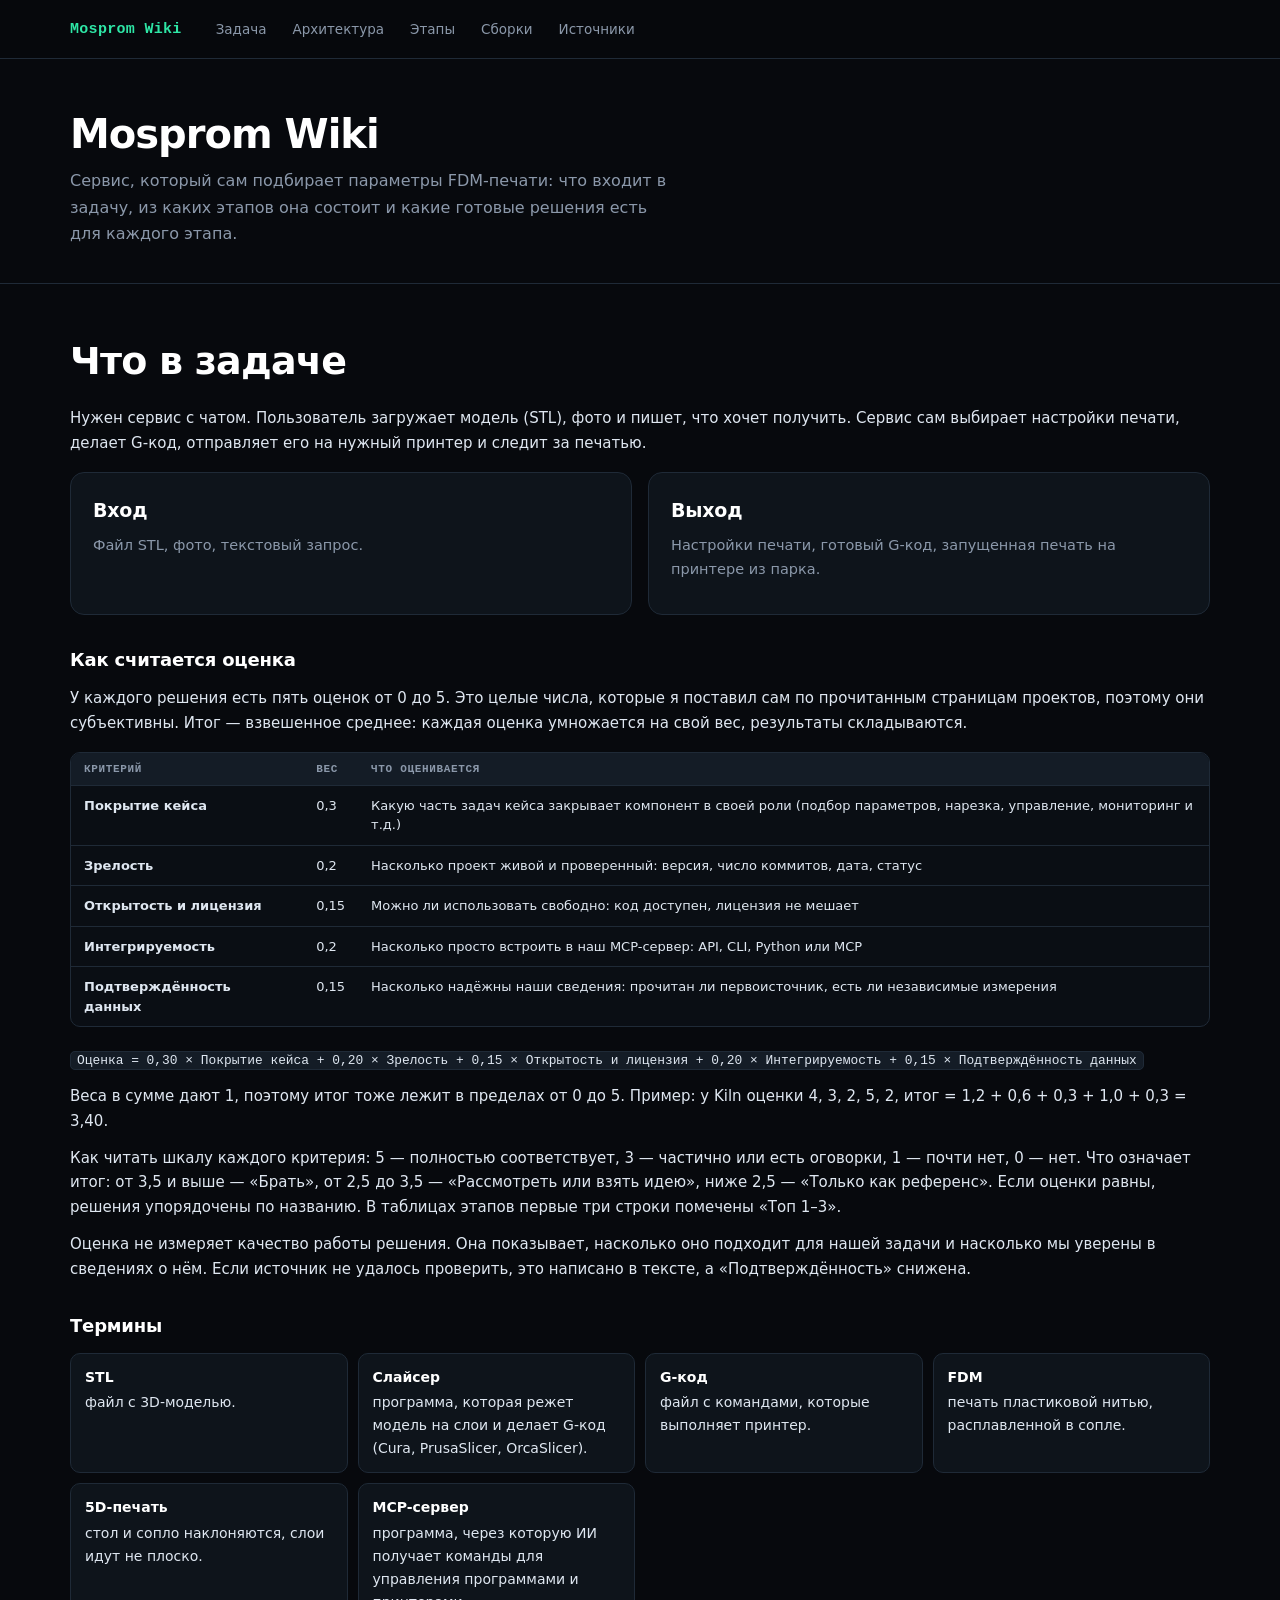
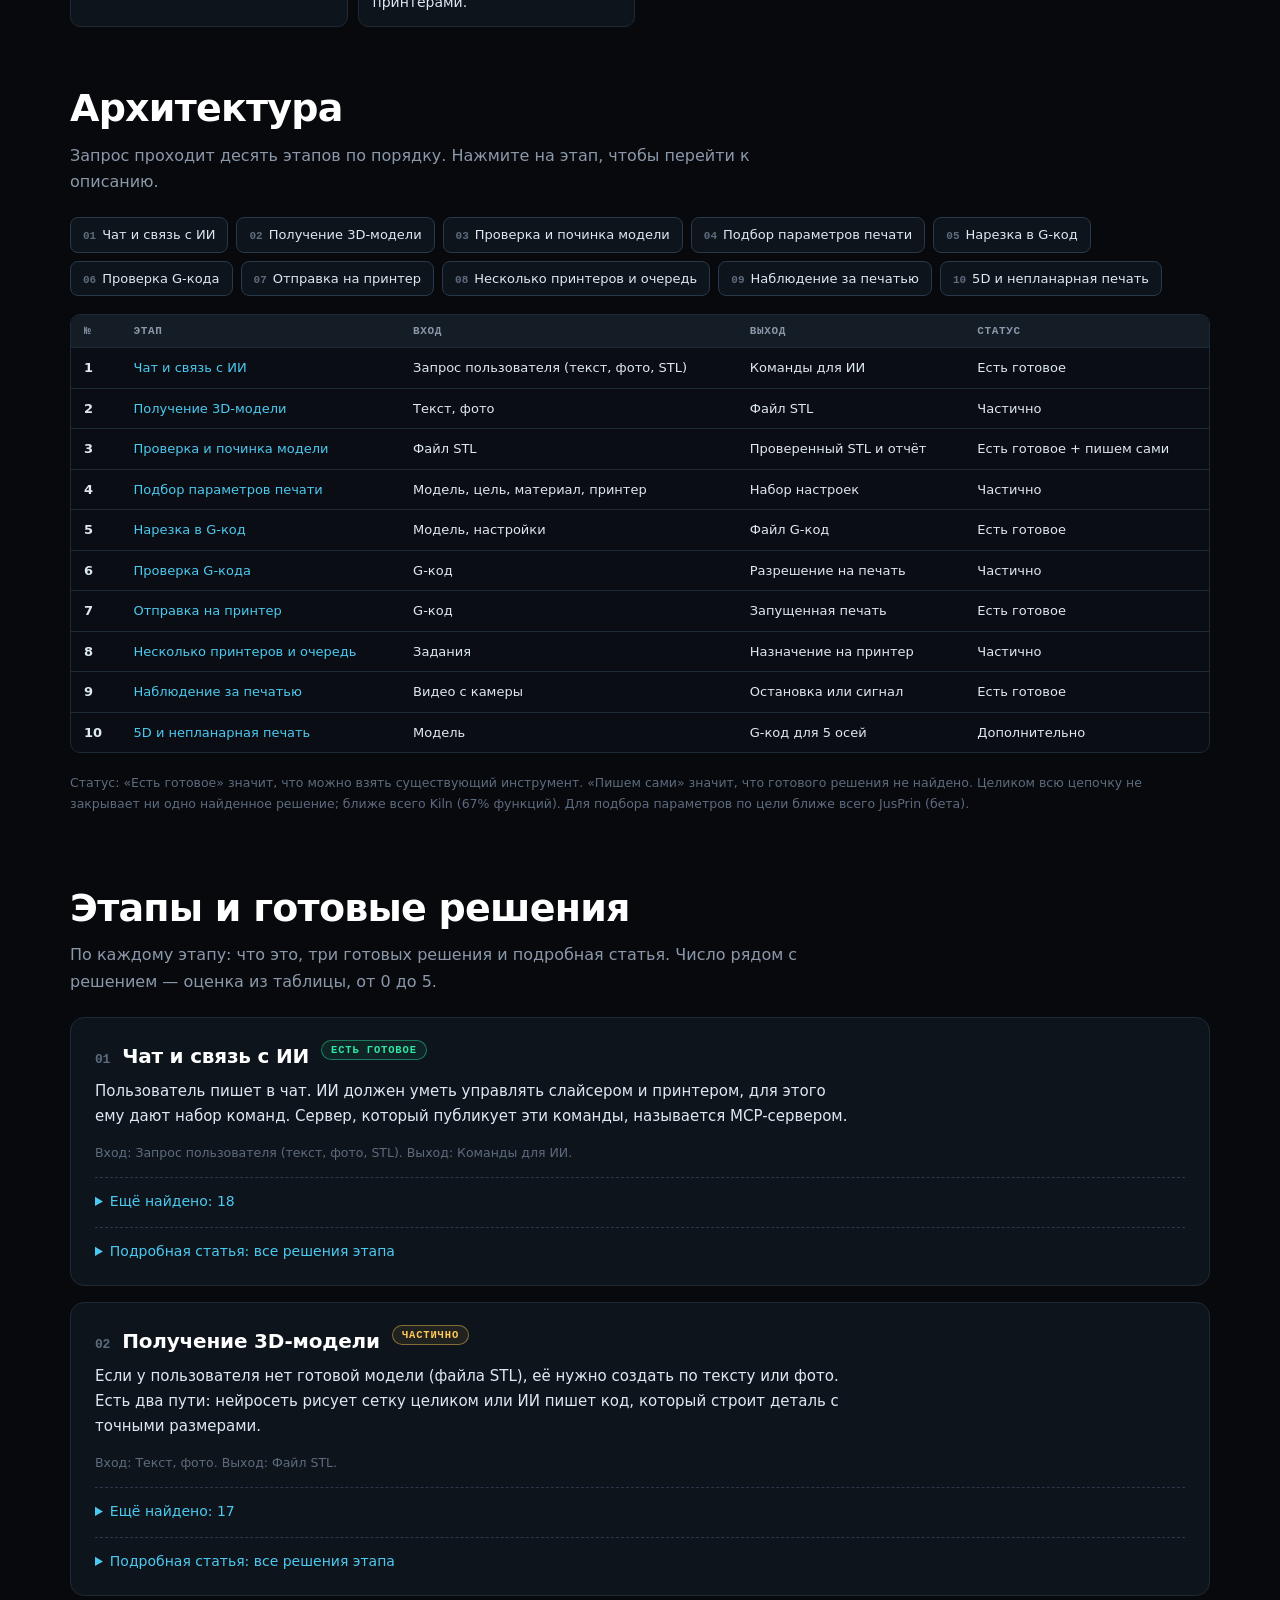
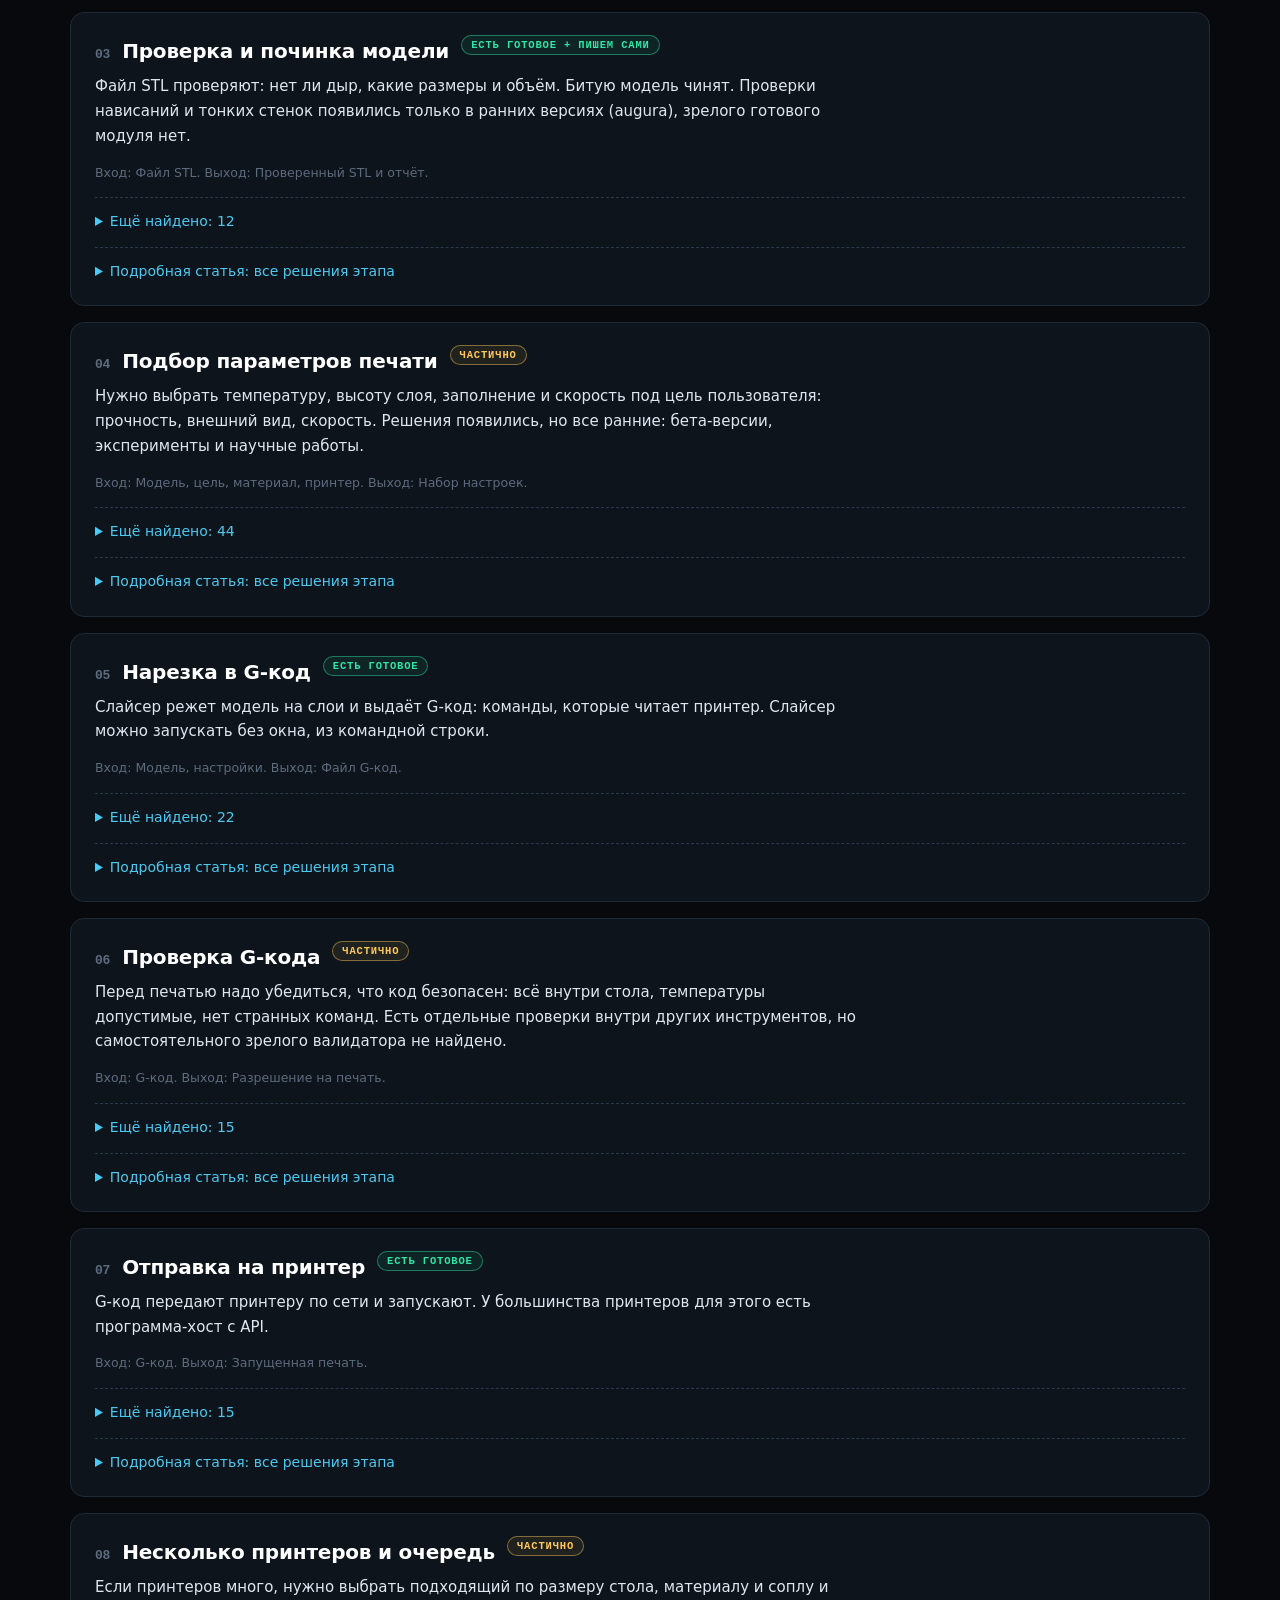
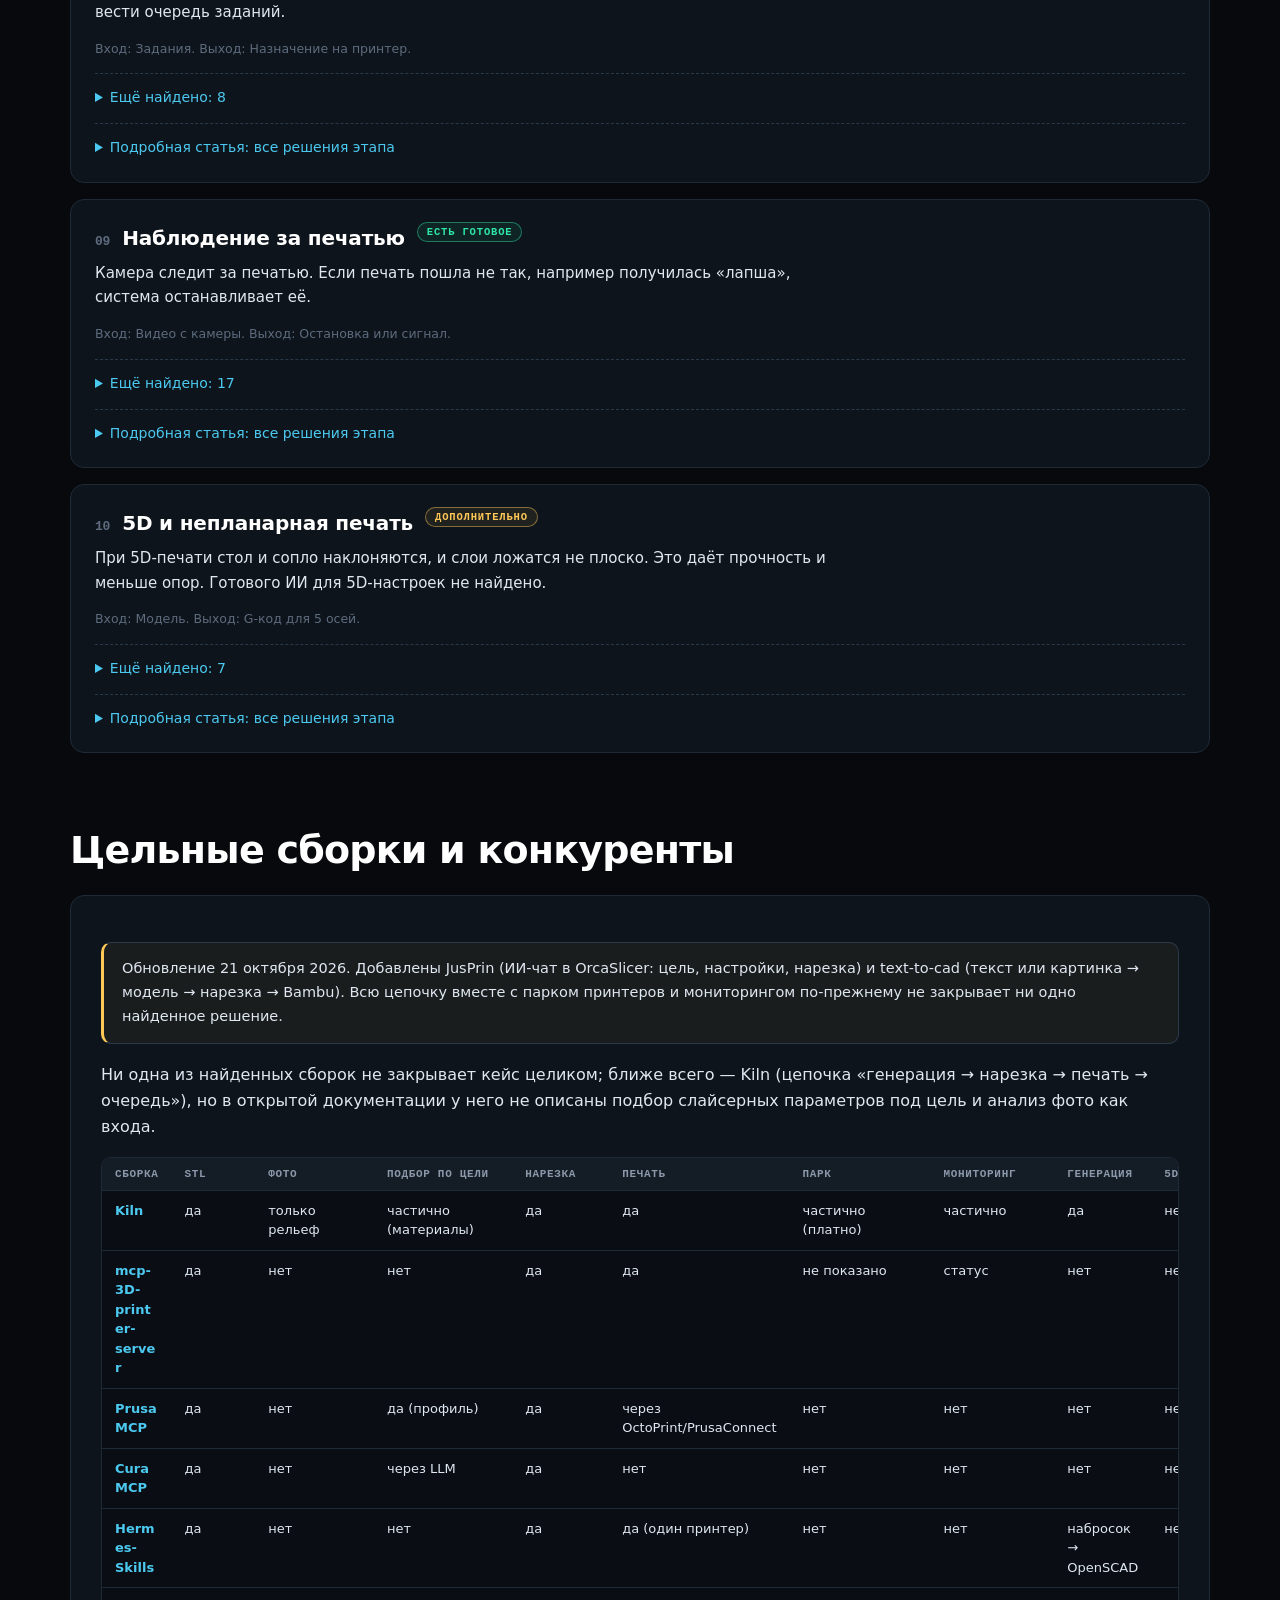
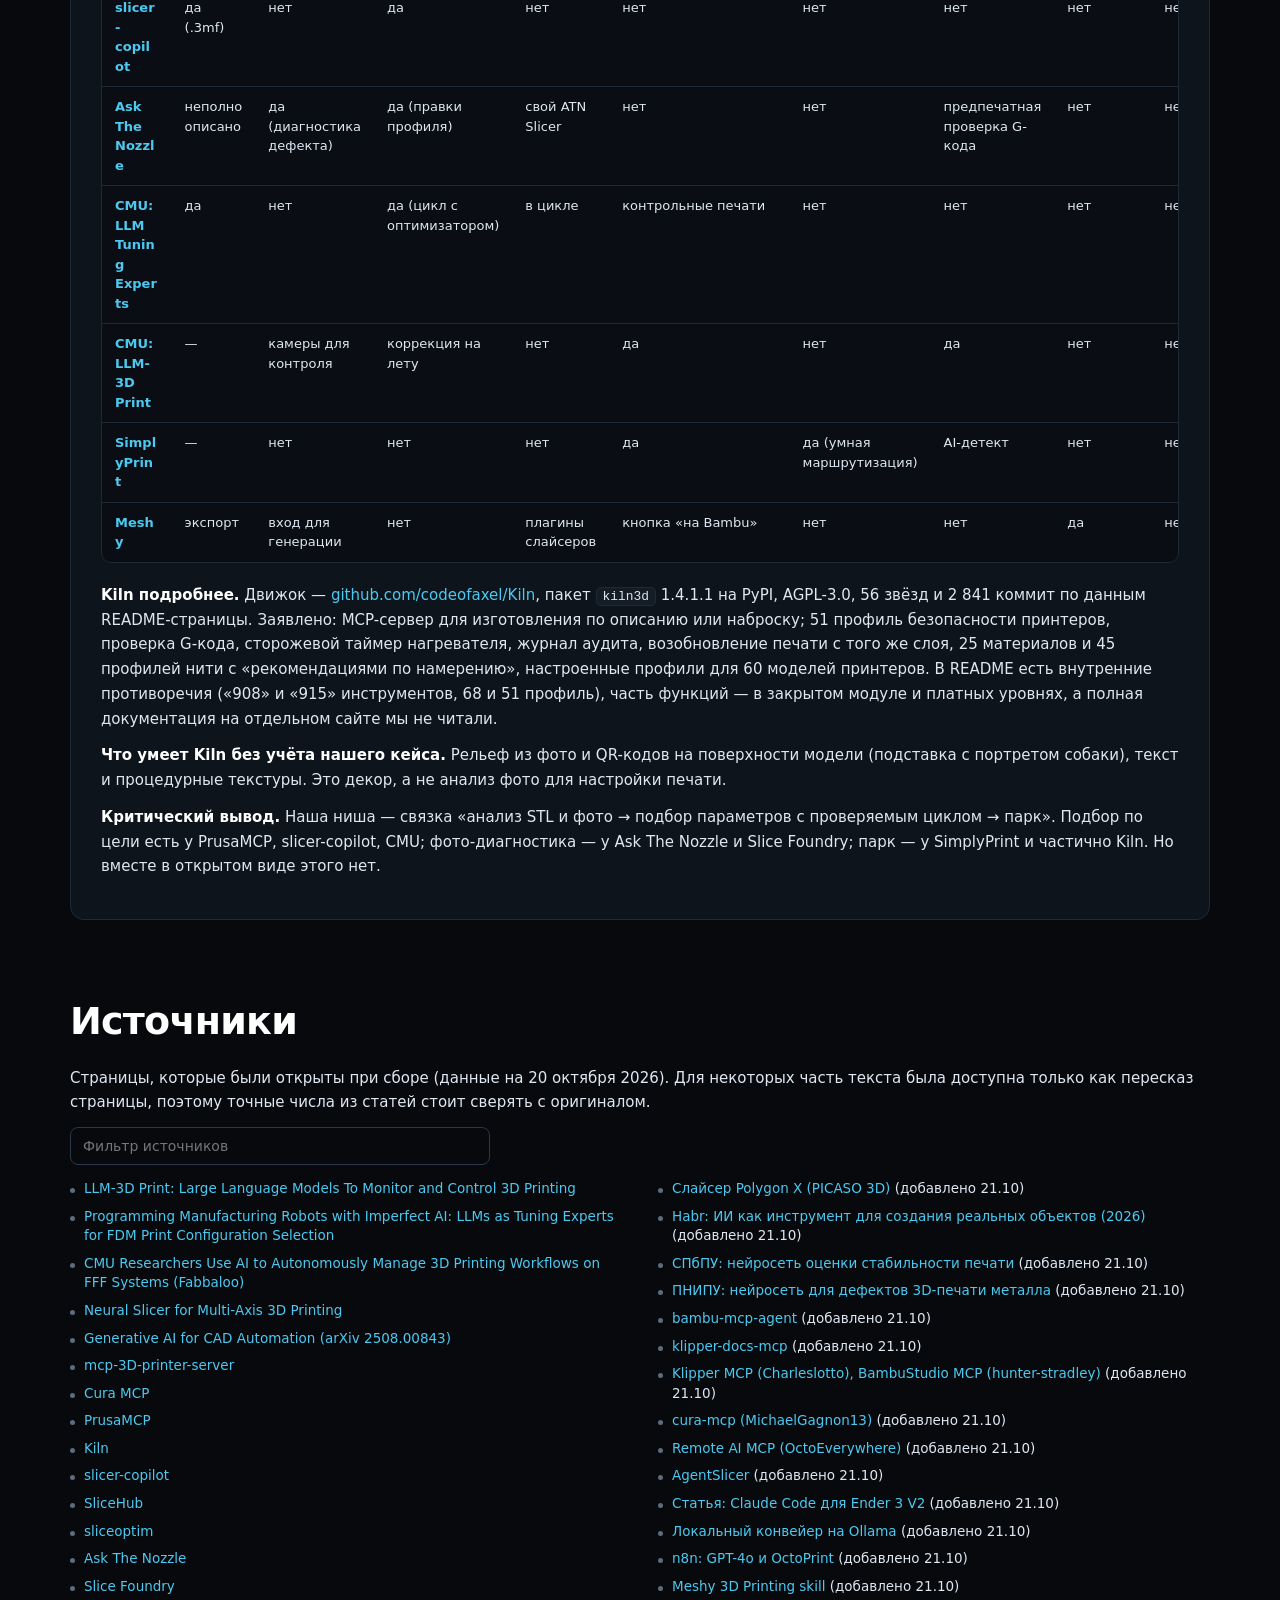
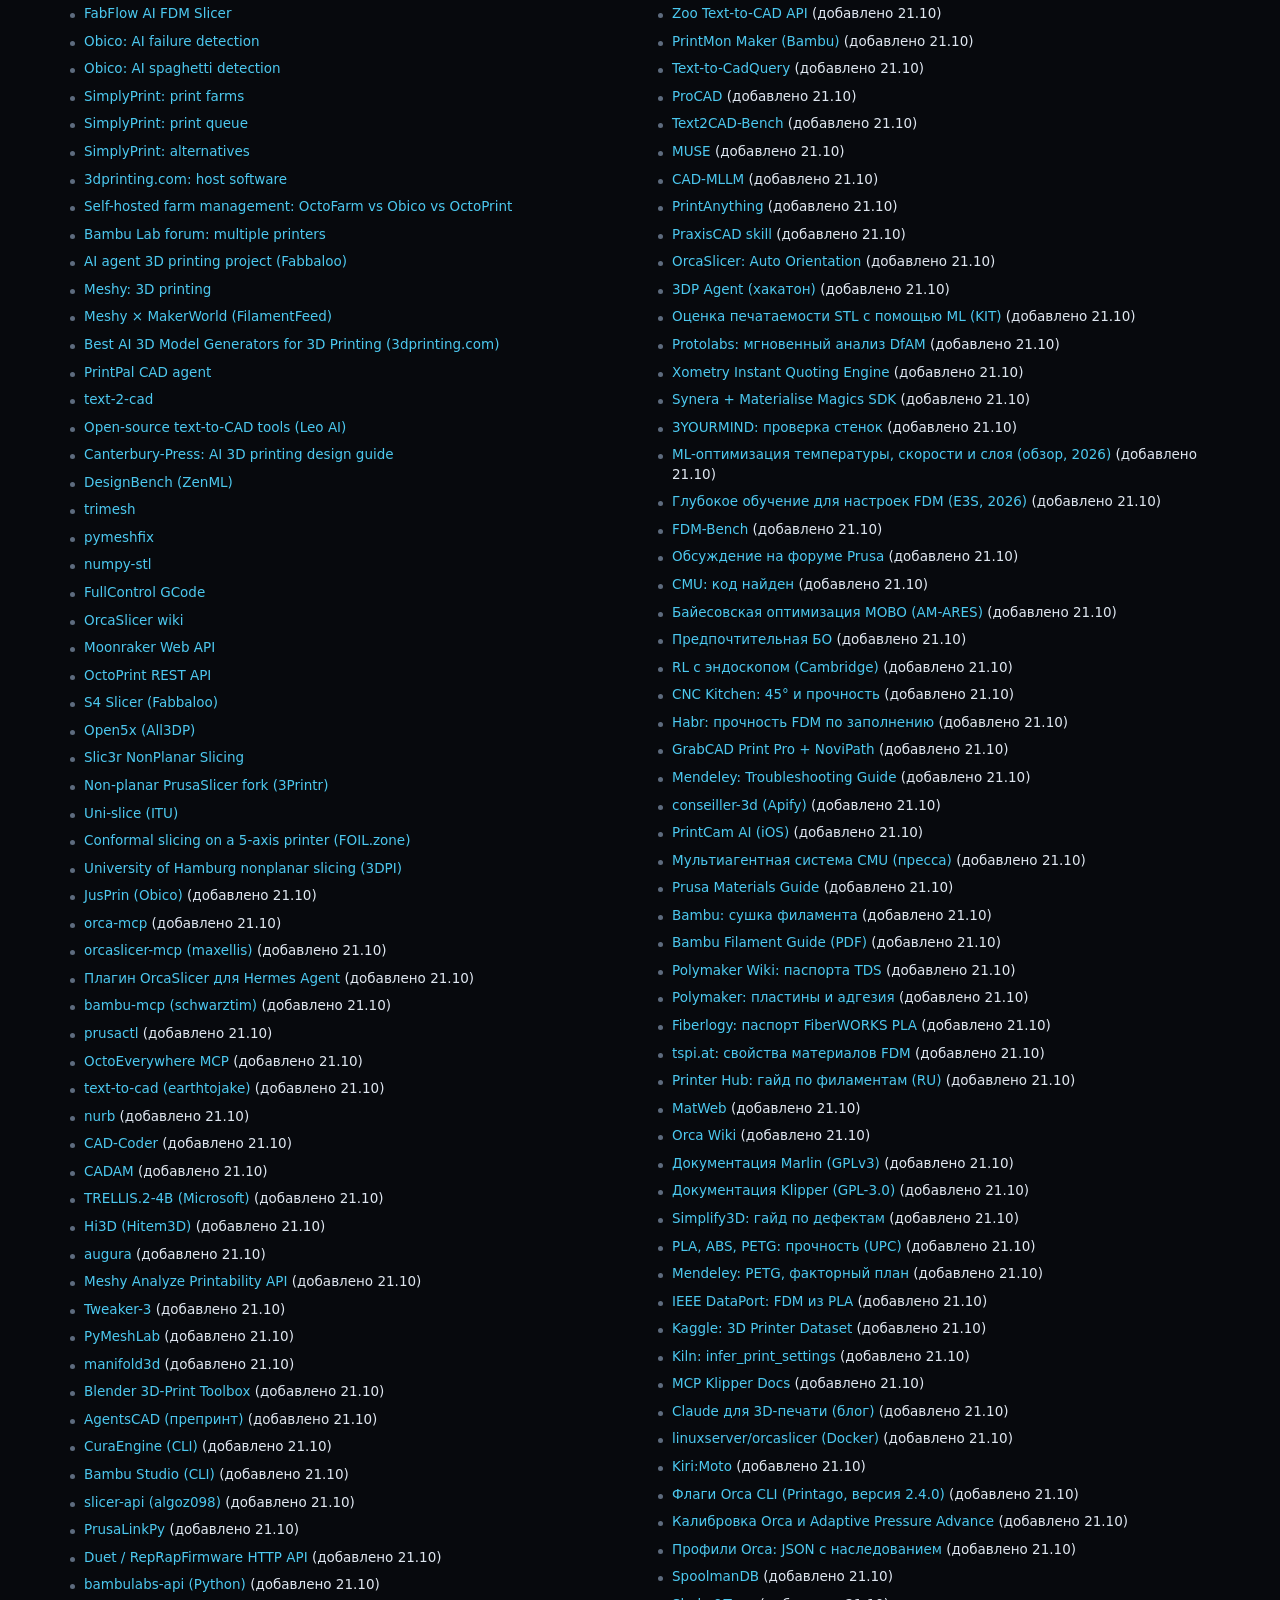
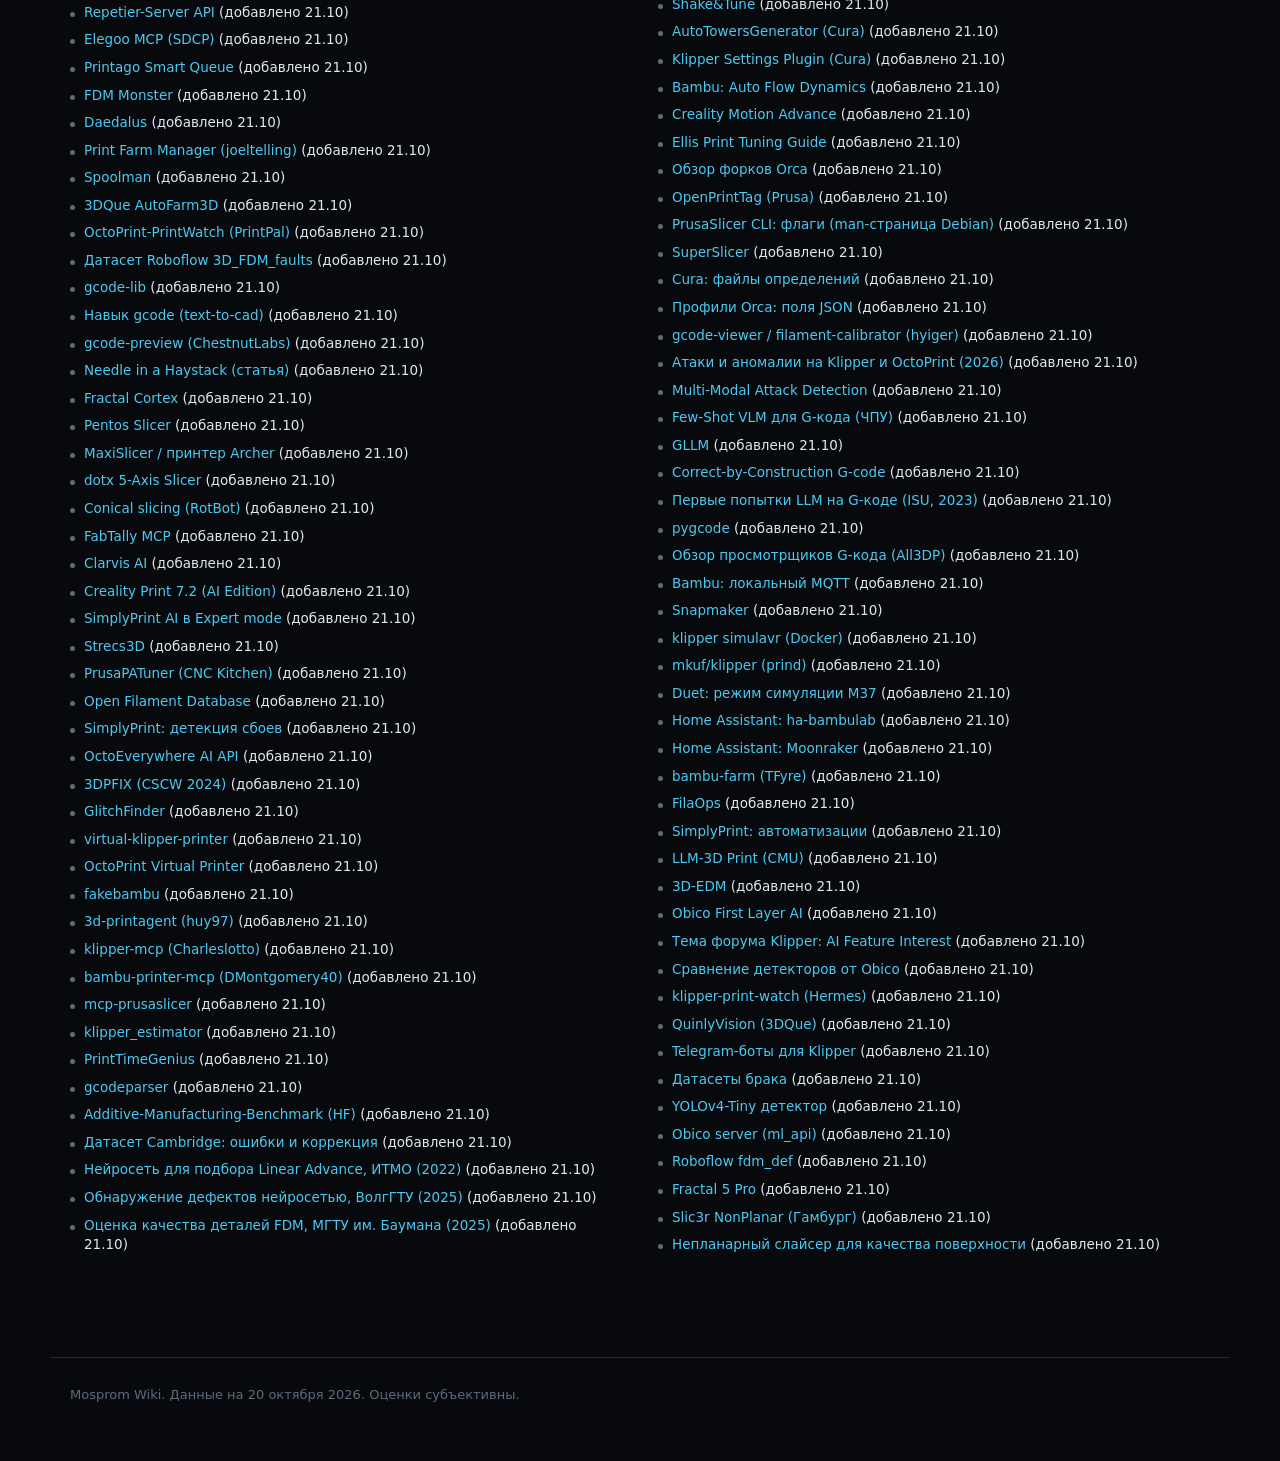
==== commit 3cc5bb79: "Add files via upload" ====
--- a/index.html
+++ b/index.html
@@ -6,7 +6,7 @@
 <link rel="icon" href="data:image/svg+xml,%3Csvg xmlns='http://www.w3.org/2000/svg' viewBox='0 0 32 32'%3E%3Crect width='32' height='32' rx='7' fill='%2307090d'/%3E%3Cpath d='M8 22l8-14 8 14z' fill='none' stroke='%232ee6a6' stroke-width='2.5'/%3E%3C/svg%3E">
 <link rel="stylesheet" href="style.css"></head><body>
 <a class="skip" href="#main">К содержимому</a>
-<header class="top"><div class="top-in"><a class="logo" href="#top">Mosprom Wiki</a><nav aria-label="Разделы"><a href="#task">Задача</a><a href="#arch">Архитектура</a><a href="#stages">Этапы</a><a href="#compare">Категории</a><a href="#builds">Сборки</a><a href="#sources">Источники</a></nav></div></header>
+<header class="top"><div class="top-in"><a class="logo" href="#top">Mosprom Wiki</a><nav aria-label="Разделы"><a href="#task">Задача</a><a href="#arch">Архитектура</a><a href="#stages">Этапы</a><a href="#builds">Сборки</a><a href="#sources">Источники</a></nav></div></header>
 <div class="hero" id="top"><div class="hero-in"><h1>Mosprom Wiki</h1><p class="sub">Сервис, который сам подбирает параметры FDM-печати: что входит в задачу, из каких этапов она состоит и какие готовые решения есть для каждого этапа.</p></div></div>
 <main id="main">
 <section class="blk" id="task"><div class="sh"><h2>Что в задаче</h2></div>
@@ -14,16 +14,21 @@
 <div class="grid g2" style="margin:16px 0">
 <div class="card"><h3>Вход</h3><p>Файл STL, фото, текстовый запрос.</p></div>
 <div class="card"><h3>Выход</h3><p>Настройки печати, готовый G-код, запущенная печать на принтере из парка.</p></div></div>
+
+<h3>Как считается оценка</h3>
+<p>У каждого решения есть пять оценок от 0 до 5. Это целые числа, которые я поставил сам по прочитанным страницам проектов, поэтому они субъективны. Итог — взвешенное среднее: каждая оценка умножается на свой вес, результаты складываются.</p>
+<div class="tw"><table><thead><tr><th>Критерий</th><th>Вес</th><th>Что оценивается</th></tr></thead><tbody><tr><td>Покрытие кейса</td><td>0,3</td><td>Какую часть задач кейса закрывает компонент в своей роли (подбор параметров, нарезка, управление, мониторинг и т.д.)</td></tr><tr><td>Зрелость</td><td>0,2</td><td>Насколько проект живой и проверенный: версия, число коммитов, дата, статус</td></tr><tr><td>Открытость и лицензия</td><td>0,15</td><td>Можно ли использовать свободно: код доступен, лицензия не мешает</td></tr><tr><td>Интегрируемость</td><td>0,2</td><td>Насколько просто встроить в наш MCP-сервер: API, CLI, Python или MCP</td></tr><tr><td>Подтверждённость данных</td><td>0,15</td><td>Насколько надёжны наши сведения: прочитан ли первоисточник, есть ли независимые измерения</td></tr></tbody></table></div>
+<p class="formula"><code>Оценка = 0,30 × Покрытие кейса + 0,20 × Зрелость + 0,15 × Открытость и лицензия + 0,20 × Интегрируемость + 0,15 × Подтверждённость данных</code></p>
+<p>Веса в сумме дают 1, поэтому итог тоже лежит в пределах от 0 до 5. Пример: у Kiln оценки 4, 3, 2, 5, 2, итог = 1,2 + 0,6 + 0,3 + 1,0 + 0,3 = 3,40.</p>
+<p>Как читать шкалу каждого критерия: 5 — полностью соответствует, 3 — частично или есть оговорки, 1 — почти нет, 0 — нет. Что означает итог: от 3,5 и выше — «Брать», от 2,5 до 3,5 — «Рассмотреть или взять идею», ниже 2,5 — «Только как референс». Если оценки равны, решения упорядочены по названию. В таблицах этапов первые три строки помечены «Топ 1–3».</p>
+<p>Оценка не измеряет качество работы решения. Она показывает, насколько оно подходит для нашей задачи и насколько мы уверены в сведениях о нём. Если источник не удалось проверить, это написано в тексте, а «Подтверждённость» снижена.</p>
 <h3>Термины</h3>
 <div class="terms"><div><b>STL</b>файл с 3D-моделью.</div><div><b>Слайсер</b>программа, которая режет модель на слои и делает G-код (Cura, PrusaSlicer, OrcaSlicer).</div><div><b>G-код</b>файл с командами, которые выполняет принтер.</div><div><b>FDM</b>печать пластиковой нитью, расплавленной в сопле.</div><div><b>5D-печать</b>стол и сопло наклоняются, слои идут не плоско.</div><div><b>MCP-сервер</b>программа, через которую ИИ получает команды для управления программами и принтерами.</div></div></section>
 <section class="blk" id="arch"><div class="sh"><h2>Архитектура</h2><p>Запрос проходит десять этапов по порядку. Нажмите на этап, чтобы перейти к описанию.</p></div>
 <div class="flow2"><a href="#s1"><span>01</span>Чат и связь с ИИ</a><a href="#s2"><span>02</span>Получение 3D-модели</a><a href="#s3"><span>03</span>Проверка и починка модели</a><a href="#s4"><span>04</span>Подбор параметров печати</a><a href="#s5"><span>05</span>Нарезка в G-код</a><a href="#s6"><span>06</span>Проверка G-кода</a><a href="#s7"><span>07</span>Отправка на принтер</a><a href="#s8"><span>08</span>Несколько принтеров и очередь</a><a href="#s9"><span>09</span>Наблюдение за печатью</a><a href="#s10"><span>10</span>5D и непланарная печать</a></div>
 <div class="tw"><table><thead><tr><th>№</th><th>Этап</th><th>Вход</th><th>Выход</th><th>Статус</th></tr></thead><tbody><tr><td>1</td><td><a href="#s1">Чат и связь с ИИ</a></td><td>Запрос пользователя (текст, фото, STL)</td><td>Команды для ИИ</td><td class="st">Есть готовое</td></tr><tr><td>2</td><td><a href="#s2">Получение 3D-модели</a></td><td>Текст, фото</td><td>Файл STL</td><td class="st">Частично</td></tr><tr><td>3</td><td><a href="#s3">Проверка и починка модели</a></td><td>Файл STL</td><td>Проверенный STL и отчёт</td><td class="st">Есть готовое + пишем сами</td></tr><tr><td>4</td><td><a href="#s4">Подбор параметров печати</a></td><td>Модель, цель, материал, принтер</td><td>Набор настроек</td><td class="st">Частично</td></tr><tr><td>5</td><td><a href="#s5">Нарезка в G-код</a></td><td>Модель, настройки</td><td>Файл G-код</td><td class="st">Есть готовое</td></tr><tr><td>6</td><td><a href="#s6">Проверка G-кода</a></td><td>G-код</td><td>Разрешение на печать</td><td class="st">Частично</td></tr><tr><td>7</td><td><a href="#s7">Отправка на принтер</a></td><td>G-код</td><td>Запущенная печать</td><td class="st">Есть готовое</td></tr><tr><td>8</td><td><a href="#s8">Несколько принтеров и очередь</a></td><td>Задания</td><td>Назначение на принтер</td><td class="st">Частично</td></tr><tr><td>9</td><td><a href="#s9">Наблюдение за печатью</a></td><td>Видео с камеры</td><td>Остановка или сигнал</td><td class="st">Есть готовое</td></tr><tr><td>10</td><td><a href="#s10">5D и непланарная печать</a></td><td>Модель</td><td>G-код для 5 осей</td><td class="st">Дополнительно</td></tr></tbody></table></div>
 <p class="hint">Статус: «Есть готовое» значит, что можно взять существующий инструмент. «Пишем сами» значит, что готового решения не найдено. Целиком всю цепочку не закрывает ни одно найденное решение; ближе всего Kiln (67% функций). Для подбора параметров по цели ближе всего JusPrin (бета).</p></section>
-<section class="blk" id="stages"><div class="sh"><h2>Этапы и готовые решения</h2><p>По каждому этапу: что это, три готовых решения и подробная статья. Число рядом с решением — оценка из таблицы, от 0 до 5.</p></div><article class="stage" id="s1"><h3><span class="n">01</span>Чат и связь с ИИ <span class="badge b-take">Есть готовое</span></h3><p class="what">Пользователь пишет в чат. ИИ должен уметь управлять слайсером и принтером, для этого ему дают набор команд. Сервер, который публикует эти команды, называется MCP-сервером.</p><p class="hint">Вход: Запрос пользователя (текст, фото, STL). Выход: Команды для ИИ.</p><details><summary>Ещё найдено: 18</summary><ul class="more"><li><a href="https://blog.octoeverywhere.com/mcp-server-for-3d-printing/" target="_blank" rel="noopener noreferrer">OctoEverywhere MCP</a> — Облачный: статус, камера, пауза, отмена.</li><li><a href="https://pypi.org/project/orca-mcp/" target="_blank" rel="noopener noreferrer">orca-mcp</a> — Нарезка Orca и перебор значений параметра.</li><li><a href="https://github.com/maxellis/orcaslicer-mcp" target="_blank" rel="noopener noreferrer">orcaslicer-mcp</a> — Управление запущенным OrcaSlicer, проверка профиля.</li><li><a href="https://hermes-agent.nousresearch.com/docs/plugins/orcaslicer" target="_blank" rel="noopener noreferrer">Плагин OrcaSlicer для Hermes Agent</a> — Нарезка и отправка на 6 типов принтеров.</li><li><a href="https://glama.ai/mcp/servers/schwarztim/bambu-mcp" target="_blank" rel="noopener noreferrer">bambu-mcp</a> — Bambu по локальной сети.</li><li><a href="https://glama.ai/mcp/servers/trevin-lee/prusactl" target="_blank" rel="noopener noreferrer">prusactl</a> — Prusa: статус, печать, очередь.</li><li><a href="https://mcp.so/servers/elegoo-mcp-server" target="_blank" rel="noopener noreferrer">Elegoo MCP (SDCP)</a> — Elegoo по локальной сети.</li><li><a href="https://github.com/SpunkyBlade/bambu-mcp-agent" target="_blank" rel="noopener noreferrer">bambu-mcp-agent</a> — Читает 3MF, сравнивает режимы Fast, Balanced, Strong в Orca. Неактивный пример.</li><li><a href="https://glama.ai/mcp/servers/id-ex/klipper-docs-mcp" target="_blank" rel="noopener noreferrer">klipper-docs-mcp</a> — Поиск по документации Klipper для агента.</li><li><a href="https://glama.ai/mcp/servers/Charleslotto/klipper-mcp" target="_blank" rel="noopener noreferrer">Klipper MCP (Charleslotto), BambuStudio MCP (hunter-stradley)</a> — Видны только в выдаче: README закрыт роботам. <em>(не проверено)</em></li><li><a href="https://www.getdrio.com/mcp/com-fabtally-slicer/md" target="_blank" rel="noopener noreferrer">FabTally MCP</a> — 14 инструментов: печатаемость, ориентация, нарезка, цена; ближайший по набору функций.</li><li><a href="https://github.com/makermate/clarvis-ai" target="_blank" rel="noopener noreferrer">Clarvis AI</a> — Агент в мессенджерах: модель → CuraEngine → принтер.</li><li><a href="https://glama.ai/mcp/servers/MichaelGagnon13/cura-mcp/tools/slice" target="_blank" rel="noopener noreferrer">cura-mcp (MichaelGagnon13)</a> — STL → G-код через CuraEngine; видел только карточку.</li><li><a href="https://help.octoeverywhere.com/help-docs/remote-ai-mcp-server/get-started" target="_blank" rel="noopener noreferrer">Remote AI MCP (OctoEverywhere)</a> — Облачный MCP для Claude, ChatGPT, Gemini; права настраиваются.</li><li><a href="https://github.com/3dstisk/AgentSlicer" target="_blank" rel="noopener noreferrer">AgentSlicer</a> — Форк Orca с файлами для агентов; отличий от оригинала не найдено.</li><li><a href="https://njannasch.dev/blog/reviving-ender3-v2-klipper-mainsail/" target="_blank" rel="noopener noreferrer">Статья: Claude Code для Ender 3 V2</a> — Claude Code по SSH настроил Klipper и собрал быстрый профиль Orca.</li><li><a href="https://localaimaster.com/blog/local-ai-3d-printing" target="_blank" rel="noopener noreferrer">Локальный конвейер на Ollama</a> — Qwen пишет код, trimesh чинит, слайсинг через CLI; маркетинговый обзор.</li><li><a href="https://www.neura.market/workflow/control-3d-printer-with-gpt-4o-octoprint-api" target="_blank" rel="noopener noreferrer">n8n: GPT-4o и OctoPrint</a> — Платный шаблон чат-агента для OctoPrint.</li></ul></details><details><summary>Подробная статья: все решения этапа</summary><div class="art"><div class="tw"><table class="dt"><thead><tr><th>№</th><th>Решение</th><th>Что это</th><th>Как пригодится у нас</th><th>Ограничения</th><th>Лицензия, версия</th><th>Оценка</th></tr></thead><tbody><tr class="tp"><td>1</td><td><a href="https://pypi.org/project/mcp/" target="_blank" rel="noopener noreferrer">MCP SDK (Python)</a><br><span class="top-tag t1">Топ 1</span> </td><td>Официальная библиотека для создания MCP-сервера: через неё публикуются инструменты для ИИ.</td><td>Основа нашего сервера.</td><td>Сама задач печати не решает.</td><td>MIT, mcp 2.3.0</td><td class="num">3,95<br><small>2·5·5·5·4</small></td></tr><tr class="tp"><td>2</td><td><a href="https://github.com/makermate/clarvis-ai" target="_blank" rel="noopener noreferrer">Clarvis AI</a><br><span class="top-tag t2">Топ 2</span> </td><td>Чат-бот в Telegram, Discord и WhatsApp. Пользователь пишет текст или присылает фото или видео, бот делает модель, режет её и отправляет на печать.</td><td>Ближе всего к нашему сценарию «чат → печать». Можно взять как образец, как соединить чат, нарезку (CuraEngine) и принтер (Moonraker или PrusaLink).</td><td>Параметры печати сам не подбирает. Использует облачные модели (Gemini 2.5 Flash, FAL), поэтому фото и запросы уходят во внешний сервис.</td><td>MIT, 205 звёзд</td><td class="num">3,60<br><small>3·3·5·3·5</small></td></tr><tr class="tp"><td>3</td><td><a href="https://mcpservers.org/ru/servers/DMontgomery40/mcp-3D-printer-server" target="_blank" rel="noopener noreferrer">mcp-3D-printer-server</a><br><span class="top-tag t3">Топ 3</span> </td><td>Готовый MCP-сервер: ИИ получает команды для работы с принтерами и слайсерами разных производителей. Перед стартом печати просит подтверждение.</td><td>Можно взять как основу сервера или как список нужных команд. Подтверждение перед стартом полезно для безопасности.</td><td>Умного подбора параметров нет, управление парком не показано. Лицензия GPL-2.0 ограничивает встраивание в закрытый продукт.</td><td>GPL-2.0, npm 1.2.12</td><td class="num">3,60<br><small>3·4·3·5·3</small></td></tr><tr class=""><td>4</td><td><a href="https://github.com/codeofaxel/Kiln" target="_blank" rel="noopener noreferrer">Kiln</a><br></td><td>Самый широкий набор в одном проекте: генерация модели, нарезка, печать, очередь и проверки безопасности.</td><td>Хороший образец, как устроена вся цепочка, и источник идей для проверки G-кода (validate_gcode).</td><td>Часть функций платная. В описании противоречивые цифры. Подбор параметров не описан. Лицензия AGPL-3.0 требует открывать код при встраивании.</td><td>AGPL-3.0, PyPI 1.4.1.1</td><td class="num">3,40<br><small>4·3·2·5·2</small></td></tr><tr class=""><td>5</td><td><a href="https://glama.ai/mcp/servers/Noosbai/PrusaMCP" target="_blank" rel="noopener noreferrer">PrusaMCP</a><br></td><td>MCP-сервер для PrusaSlicer. Умеет советовать профиль с обоснованием и анализировать сетку модели.</td><td>Единственный в этой группе с готовой командой «рекомендовать профиль». Можно изучить, как он объясняет выбор.</td><td>Работает только с PrusaSlicer. Проект помечен как неактивный. Правила подбора не раскрыты.</td><td>MIT, v1.0.0</td><td class="num">3,35<br><small>3·2·5·5·2</small></td></tr><tr class=""><td>6</td><td><a href="https://hermes-agent.nousresearch.com/docs/plugins/orcaslicer" target="_blank" rel="noopener noreferrer">Плагин OrcaSlicer для Hermes Agent</a><br></td><td>Плагин для агента Hermes: готовит печать в OrcaSlicer, проверяет температуры и тип стола, отправляет на разные принтеры.</td><td>Показывает рабочий путь «Orca → проверка → принтер» с поддержкой OctoPrint, Moonraker, Bambu, PrusaLink, Duet и Flashforge.</td><td>Часть протоколов ещё не проверена на реальных принтерах. Версия 0.5.0, возможна связь с проектом Hermes-Skills.</td><td>MIT, 0.5.0</td><td class="num">3,30<br><small>3·2·5·4·3</small></td></tr><tr class=""><td>7</td><td><a href="https://pypi.org/project/orca-mcp/" target="_blank" rel="noopener noreferrer">orca-mcp</a><br></td><td>MCP-обёртка над командной строкой OrcaSlicer. Режет модель, перебирает значения одного параметра (до 12) и показывает таблицу сравнения, разбирает слои G-кода.</td><td>Полезна для этапа подбора: перебор значений и сравнение результатов можно использовать как «пробные нарезки».</td><td>Ранняя альфа-версия 0.1.0. Нужен OrcaSlicer 2.x.</td><td>MIT, 0.1.0 alpha</td><td class="num">3,25<br><small>3·1·5·4·4</small></td></tr><tr class=""><td>8</td><td><a href="https://glama.ai/mcp/servers/trevin-lee/prusactl" target="_blank" rel="noopener noreferrer">prusactl</a><br></td><td>Программа на Go (MCP и командная строка) для принтеров Prusa: статус, загрузка и запуск печати, очередь, история.</td><td>Готовый мост к принтерам Prusa через PrusaLink или Prusa Connect.</td><td>Только Prusa. Нарезки и подбора параметров нет.</td><td>MIT</td><td class="num">3,20<br><small>2·3·5·4·3</small></td></tr><tr class=""><td>9</td><td><a href="https://www.getdrio.com/mcp/com-fabtally-slicer/md" target="_blank" rel="noopener noreferrer">FabTally MCP</a><br></td><td>Облачный MCP-сервис с 13 инструментами: нарезка, проверка печатаемости, ориентация, рекомендация настроек, расчёт цены.</td><td>Есть инструмент recommend_settings, то есть готовая точка для сравнения с нашим подбором.</td><td>Закрытый сервис без лицензии. Неизвестно, какой слайсер внутри и есть ли там ИИ. 13 принтеров, 12 материалов, только сопло 0,4. Бесплатно в пределах дневных лимитов, выдача G-кода платная.</td><td>Закрытый сервис, лицензии нет</td><td class="num">3,15<br><small>4·2·2·4·3</small></td></tr><tr class=""><td>10</td><td><a href="https://github.com/maxellis/orcaslicer-mcp" target="_blank" rel="noopener noreferrer">orcaslicer-mcp (maxellis)</a><br></td><td>Claude управляет запущенным OrcaSlicer: меняет настройки, режет, оценивает время и расход, проверяет профиль на физическую реалистичность.</td><td>Показывает, как давать ИИ управление самим слайсером, а не только его командной строкой.</td><td>Нужен специальный форк Orca с локальным API. Печать не запускает. Лицензия AGPL-3.0.</td><td>AGPL-3.0, 73 звезды</td><td class="num">3,10<br><small>3·2·3·3·5</small></td></tr><tr class=""><td>11</td><td><a href="https://github.com/huy97/3d-printagent" target="_blank" rel="noopener noreferrer">3d-printagent (huy97)</a><br></td><td>Локальный агент для нескольких принтеров: нарезка через Orca или Bambu Studio, очередь, REST, WebSocket и MCP (34 инструмента).</td><td>Похож на нашу целевую архитектуру: агент, очередь и несколько принтеров в одном месте.</td><td>Очень молодой проект: 4 коммита, надёжность не подтверждена.</td><td>MIT, 4 коммита</td><td class="num">3,05<br><small>3·1·5·3·4</small></td></tr><tr class=""><td>12</td><td><a href="https://github.com/Charleslotto/klipper-mcp" target="_blank" rel="noopener noreferrer">klipper-mcp (Charleslotto)</a><br></td><td>MCP для принтеров на Klipper через Moonraker, больше 100 инструментов. Есть защита: флаг ARMED, режим READ_ONLY, PIN и журнал действий.</td><td>Хороший образец защиты от случайных команд: режим «только чтение» и явное включение опасных действий.</td><td>Нарезки нет. Glama отмечает проект как устаревший.</td><td>MIT, 24 звезды</td><td class="num">2,95<br><small>2·2·5·3·4</small></td></tr><tr class=""><td>13</td><td><a href="https://glama.ai/mcp/servers/schwarztim/bambu-mcp" target="_blank" rel="noopener noreferrer">bambu-mcp (schwarztim)</a><br></td><td>MCP для Bambu P1, X1 и A1 по локальной сети (MQTT и FTPS): печать, пауза, G-код, температуры, камера, AMS.</td><td>Даёт управление принтерами Bambu без облака.</td><td>Число инструментов в описании расходится. Нарезки нет.</td><td>MIT</td><td class="num">2,80<br><small>2·2·5·3·3</small></td></tr><tr class=""><td>14</td><td><a href="https://jsr.io/@casys/mcp-prusaslicer@0.2.0" target="_blank" rel="noopener noreferrer">mcp-prusaslicer</a><br></td><td>MCP-обёртка над PrusaSlicer на TypeScript.</td><td>Вариант для нарезки в PrusaSlicer через MCP.</td><td>Список инструментов на странице не показан, глубину поддержки оценить нельзя.</td><td>MIT</td><td class="num">2,80<br><small>2·2·5·3·3</small></td></tr><tr class=""><td>15</td><td><a href="https://www.fabbaloo.com/news/ai-agent-3d-printing-project-shows-automated-printer-control" target="_blank" rel="noopener noreferrer">Hermes-Skills (Flashforge)</a><br></td><td>Демо-проект для одного принтера Flashforge AD5X: нарезка в Orca, запуск печати, наброски деталей в OpenSCAD.</td><td>Годится как короткий пример связки «ИИ → Orca → принтер».</td><td>Один принтер, очереди нет.</td><td>Открытый, GitHub ciberjohn/Hermes-Skills</td><td class="num">2,60<br><small>2·1·5·3·3</small></td></tr><tr class=""><td>16</td><td><a href="https://github.com/DMontgomery40/bambu-printer-mcp" target="_blank" rel="noopener noreferrer">bambu-printer-mcp (DMontgomery40)</a><br></td><td>Форк mcp-3D-printer-server только для Bambu: STL, нарезка по шаблонам, 3MF с AMS.</td><td>Узкий, но рабочий вариант для парка из принтеров Bambu.</td><td>Только Bambu. Лицензия GPL-2.0.</td><td>GPL-2.0, 137 звёзд</td><td class="num">2,50<br><small>2·3·2·2·4</small></td></tr><tr class=""><td>17</td><td><a href="https://blog.octoeverywhere.com/mcp-server-for-3d-printing/" target="_blank" rel="noopener noreferrer">OctoEverywhere MCP</a><br></td><td>Облачный MCP: статус принтера, снимок с камеры, пауза, продолжение, отмена.</td><td>Быстрый способ дать ИИ доступ к состоянию принтера и камере удалённо.</td><td>Параметры не подбирает. Облачный сервис, лицензия не указана.</td><td>Облако, лицензия не указана</td><td class="num">2,40<br><small>1·3·2·3·4</small></td></tr><tr class=""><td>18</td><td><a href="https://cdn.jsdelivr.net/gh/AuraFriday/cura_mcp@main/README.md" target="_blank" rel="noopener noreferrer">Cura MCP</a><br></td><td>MCP, который управляет программой Cura: настройки, нарезка, ориентация.</td><td>Только как пример подхода, если команда выберет Cura.</td><td>Принтерами не управляет, нужен отдельный MCP-Link. Код закрыт.</td><td>Проприетарная</td><td class="num">2,25<br><small>2·3·1·3·2</small></td></tr></tbody></table></div><p class="hint">Оценка от 0 до 5 и пять чисел под ней: покрытие задачи · зрелость · открытость · встраиваемость · подтверждённость данных. Оценки субъективны.</p></div></details></article><article class="stage" id="s2"><h3><span class="n">02</span>Получение 3D-модели <span class="badge b-part">Частично</span></h3><p class="what">Если у пользователя нет готовой модели (файла STL), её нужно создать по тексту или фото. Есть два пути: нейросеть рисует сетку целиком или ИИ пишет код, который строит деталь с точными размерами.</p><p class="hint">Вход: Текст, фото. Выход: Файл STL.</p><details><summary>Ещё найдено: 17</summary><ul class="more"><li><a href="https://3dprinting.com/software-guides/ai-3d-model-generators/" target="_blank" rel="noopener noreferrer">Hunyuan3D (локально)</a> — Лицензия не действует в ЕС, Великобритании и Южной Корее; свыше 1 млн пользователей нужно отдельное разрешение (по зеркалу текста лицензии).</li><li><a href="https://huggingface.co/microsoft/TRELLIS.2-4B/blob/main/README.md" target="_blank" rel="noopener noreferrer">TRELLIS.2-4B</a> — Фото → меш, MIT, нужна GPU от 24 ГБ.</li><li><a href="https://pypi.org/project/nurb/0.18.2/" target="_blank" rel="noopener noreferrer">nurb</a> — Код → деталь с проверкой печатаемости; лицензия FSL.</li><li><a href="https://huggingface.co/gudo7208/CAD-Coder" target="_blank" rel="noopener noreferrer">CAD-Coder</a> — Модель пишет CadQuery по тексту.</li><li><a href="https://adam.new/opensource" target="_blank" rel="noopener noreferrer">CADAM</a> — Веб-приложение text-to-CAD.</li><li><a href="https://www.fabbaloo.com/news/hi3d-announced-a-new-3d-print-workflow-for-ai-generated-models" target="_blank" rel="noopener noreferrer">Hi3D</a> — Текст → модель → части → раскладка → 3MF.</li><li><a href="https://skillselion.com/skills/meshy-dev/meshy-3d-agent/meshy-3d-printing" target="_blank" rel="noopener noreferrer">Meshy 3D Printing skill</a> — Текст или фото → Meshy → проверка → слайсер.</li><li><a href="https://zoo.dev/docs/developer-tools/api/ml" target="_blank" rel="noopener noreferrer">Zoo Text-to-CAD API</a> — Страница документации показывает только часть эндпоинтов.</li><li><a href="https://3dprintingindustry.com/news/bambu-lab-launches-new-ai-3d-model-generator-233736/" target="_blank" rel="noopener noreferrer">PrintMon Maker (Bambu)</a> — Персонажи, многоцветные модели.</li><li><a href="https://arxiv.org/abs/2505.06507" target="_blank" rel="noopener noreferrer">Text-to-CadQuery</a> — LLM пишет CadQuery; код и модели есть; точное совпадение 69,3%.</li><li><a href="https://arxiv.org/abs/2602.03045" target="_blank" rel="noopener noreferrer">ProCAD</a> — Агент задаёт уточняющие вопросы, потом пишет CadQuery; код есть.</li><li><a href="https://arxiv.org/pdf/2605.18430" target="_blank" rel="noopener noreferrer">Text2CAD-Bench</a> — Бенчмарк: на сложных запросах 70–90% невалидных моделей.</li><li><a href="https://arxiv.org/pdf/2605.28579" target="_blank" rel="noopener noreferrer">MUSE</a> — Бенчмарк производимости сборок; лучший результат 52%.</li><li><a href="https://huggingface.co/papers/2411.04954" target="_blank" rel="noopener noreferrer">CAD-MLLM</a> — CAD из текста, фото и облака точек; датасет открыт.</li><li><a href="https://arxiv.org/abs/2607.27729" target="_blank" rel="noopener noreferrer">PrintAnything</a> — G-код прямо из облака точек; код на GitHub, не открывал.</li><li><a href="https://habr.com/en/articles/985002" target="_blank" rel="noopener noreferrer">Habr: ИИ как инструмент для создания реальных объектов</a> — Kandinsky/GigaChat → Meshy/TRELLIS/Hunyuan3D → Blender → слайсер, всё вручную.</li><li><a href="https://github.com/praxiscad/praxiscad-skill" target="_blank" rel="noopener noreferrer">PraxisCAD skill</a> — Text-to-CAD с DFM-проверкой; лицензия не открытая.</li></ul></details><details><summary>Подробная статья: все решения этапа</summary><div class="art"><div class="tw"><table class="dt"><thead><tr><th>№</th><th>Решение</th><th>Что это</th><th>Как пригодится у нас</th><th>Ограничения</th><th>Лицензия, версия</th><th>Оценка</th></tr></thead><tbody><tr class="tp"><td>1</td><td><a href="https://github.com/earthtojake/text-to-cad" target="_blank" rel="noopener noreferrer">text-to-cad (earthtojake)</a><br><span class="top-tag t1">Топ 1</span> </td><td>Набор навыков для ИИ-агента: по тексту или картинке строит модель, проверяет технологичность, делает чертежи, режет в Orca по вашим пресетам и отправляет на Bambu.</td><td>Самое близкое к цепочке «запрос → модель → печать». Подходит и как этап 2, и как образец всей архитектуры.</td><td>Параметры печати не подбирает. Нужен uv. Телеметрия включена по умолчанию.</td><td>MIT, 21 тыс. звёзд</td><td class="num">3,95<br><small>4·3·5·4·4</small></td></tr><tr class="tp"><td>2</td><td><a href="https://www.getleo.ai/blog/open-source-text-to-cad-tools-free" target="_blank" rel="noopener noreferrer">CadQuery + LLM</a><br><span class="top-tag t2">Топ 2</span> </td><td>ИИ пишет код на Python, код строит точную параметрическую деталь.</td><td>Лучший путь для функциональных деталей с точными размерами.</td><td>Органика и сложные поверхности получаются плохо. Пространственное мышление языковых моделей слабое.</td><td>Apache-2.0, 2.8.0</td><td class="num">3,70<br><small>3·4·5·4·3</small></td></tr><tr class="tp"><td>3</td><td><a href="https://huggingface.co/microsoft/TRELLIS.2-4B/blob/main/README.md" target="_blank" rel="noopener noreferrer">TRELLIS.2-4B (Microsoft)</a><br><span class="top-tag t3">Топ 3</span> </td><td>Нейросеть делает 3D-меш из одной фотографии.</td><td>Открытый путь «фото → модель» без облака.</td><td>Нужна видеокарта от 24 ГБ, только Linux и NVIDIA. В сырой сетке бывают дыры, нужна починка.</td><td>MIT, нужна GPU от 24 ГБ</td><td class="num">3,45<br><small>3·3·5·3·4</small></td></tr><tr class=""><td>4</td><td><a href="https://3dprinting.com/software-guides/ai-3d-model-generators/" target="_blank" rel="noopener noreferrer">Hunyuan3D (локально)</a><br></td><td>Открытая модель генерации 3D, запускается у себя на видеокарте.</td><td>Бесплатная замена облачным сервисам.</td><td>Нужна видеокарта. Сведения из обзора 3dprinting.com.</td><td>Открытая модель, нужен GPU</td><td class="num">3,20<br><small>3·4·4·3·2</small></td></tr><tr class=""><td>5</td><td><a href="https://www.meshy.ai/3d-printing" target="_blank" rel="noopener noreferrer">Meshy</a><br></td><td>Облачный сервис: текст или фото → модель за минуту, есть авторемонт и плагины слайсеров.</td><td>Самый быстрый старт для «картинка → модель».</td><td>Платный, условия коммерческого использования противоречивы. Точные размеры и функциональные детали слабые.</td><td>Платный сервис, условия коммерческого использования противоречивы</td><td class="num">3,15<br><small>3·5·1·4·2</small></td></tr><tr class=""><td>6</td><td><a href="https://pypi.org/project/nurb/0.18.2/" target="_blank" rel="noopener noreferrer">nurb</a><br></td><td>ИИ пишет деталь кодом, nurb строит её и проверяет нависания, тонкие стенки, устойчивость и объём стола.</td><td>Сочетает генерацию и проверку печатаемости в одном инструменте.</td><td>Лицензия FSL-1.1-MIT запрещает конкурирующий продукт в течение 2 лет.</td><td>FSL-1.1-MIT, версия 0.26</td><td class="num">3,15<br><small>3·3·2·3·5</small></td></tr><tr class=""><td>7</td><td><a href="https://huggingface.co/gudo7208/CAD-Coder" target="_blank" rel="noopener noreferrer">CAD-Coder</a><br></td><td>Дообученная модель Qwen2.5-7B, которая пишет код CadQuery по тексту.</td><td>Открытая замена общим моделям для CAD-кода.</td><td>Допуски для печати не проверялись.</td><td>Apache-2.0</td><td class="num">2,95<br><small>2·2·5·3·4</small></td></tr><tr class=""><td>8</td><td><a href="https://adam.new/opensource" target="_blank" rel="noopener noreferrer">CADAM</a><br></td><td>Открытое веб-приложение text-to-CAD, экспортирует STL.</td><td>Быстрый прототип для идей и концептов.</td><td>Авторы называют его инструментом для концептов. Лицензия не указана.</td><td>Лицензия на странице не указана</td><td class="num">2,70<br><small>2·3·3·3·3</small></td></tr><tr class=""><td>9</td><td><a href="https://printpal.io/resources/cad-agent-but-the-prompts-double" target="_blank" rel="noopener noreferrer">OpenSCAD + LLM (text-2-cad, PrintPal)</a><br></td><td>ИИ пишет код OpenSCAD для простых форм.</td><td>Только для самых простых деталей.</td><td>text-2-cad сам называет себя «наивной реализацией», PrintPal — платная промо-страница.</td><td>text-2-cad: 13 звёзд; PrintPal — платный</td><td class="num">2,55<br><small>2·2·3·4·2</small></td></tr><tr class=""><td>10</td><td><a href="https://www.fabbaloo.com/news/hi3d-announced-a-new-3d-print-workflow-for-ai-generated-models" target="_blank" rel="noopener noreferrer">Hi3D (Hitem3D)</a><br></td><td>Текст → картинка → водонепроницаемая модель → разбиение на печатаемые части → раскладка и 3MF.</td><td>Интересна тем, что сама делит большую модель на части.</td><td>Подписка, обзор по одному запросу.</td><td>Подписка</td><td class="num">2,30<br><small>3·2·1·2·3</small></td></tr></tbody></table></div><p class="hint">Оценка от 0 до 5 и пять чисел под ней: покрытие задачи · зрелость · открытость · встраиваемость · подтверждённость данных. Оценки субъективны.</p></div></details></article><article class="stage" id="s3"><h3><span class="n">03</span>Проверка и починка модели <span class="badge b-take">Есть готовое + пишем сами</span></h3><p class="what">Файл STL проверяют: нет ли дыр, какие размеры и объём. Битую модель чинят. Проверки нависаний и тонких стенок появились только в ранних версиях (augura), зрелого готового модуля нет.</p><p class="hint">Вход: Файл STL. Выход: Проверенный STL и отчёт.</p><details><summary>Ещё найдено: 12</summary><ul class="more"><li><a href="https://docs.meshy.ai/api/analyze-printability.md" target="_blank" rel="noopener noreferrer">Meshy Analyze Printability API</a> — Проверка герметичности и стенок, бесплатно, не чинит.</li><li><a href="https://github.com/cnr-isti-vclab/PyMeshLab" target="_blank" rel="noopener noreferrer">PyMeshLab</a> — Фильтры MeshLab из Python, GPL-3.0.</li><li><a href="https://pypi.org/project/manifold3d/" target="_blank" rel="noopener noreferrer">manifold3d</a> — Булевы операции с гарантией целостности.</li><li><a href="https://docs.blender.org/manual/en/3.2/addons/mesh/3d_print_toolbox.html" target="_blank" rel="noopener noreferrer">Blender 3D-Print Toolbox</a> — Проверки печатаемости в Blender.</li><li><a href="https://www.orcaslicer.com/wiki/print_prepare/prepare_auto_orient" target="_blank" rel="noopener noreferrer">OrcaSlicer: Auto Orientation</a> — Авторазворот по нависаниям и контакту со столом; прочность не учитывается.</li><li><a href="https://lablab.ai/submissions/j64wdb97wfcthb9pvgozdtj3" target="_blank" rel="noopener noreferrer">3DP Agent (хакатон)</a> — Анализ STL пятью LLM-агентами, прототип.</li><li><a href="https://arxiv.org/abs/2607.02448" target="_blank" rel="noopener noreferrer">AgentsCAD</a> — Агентная переделка геометрии под FDM, один пример.</li><li><a href="https://arxiv.org/pdf/2509.12392" target="_blank" rel="noopener noreferrer">Оценка печатаемости STL с помощью ML (KIT)</a> — PointNet, 96 моделей, точность до 70%; для продукта не годится.</li><li><a href="https://industrialmachinerydigest.com/metalworking/machining/protolabs-launches-instant-manufacturability-analysis-for-3d-printing-automated-design-feedback/" target="_blank" rel="noopener noreferrer">Protolabs: мгновенный анализ DfAM</a> — Помечает тонкие стенки и зазоры при расчёте цены; FDM не назван.</li><li><a href="https://xometry.eu/en/instant-quoting-engine/" target="_blank" rel="noopener noreferrer">Xometry Instant Quoting Engine</a> — Цена и срок по CAD-файлу, DFM-подсказки; формула закрыта.</li><li><a href="https://www.synera.ai/press/synera-and-materialise-collaborate-to-streamline-additive-manufacturing-build-preparation-with-magics-sdk-and-syneras-ai-agents" target="_blank" rel="noopener noreferrer">Synera + Materialise Magics SDK</a> — ИИ-агенты чинят файл и ставят поддержки; FDM не упомянут.</li><li><a href="https://www.3yourmind.com/news/want-to-know-if-your-parts-walls-are-thick-enough-to-print" target="_blank" rel="noopener noreferrer">3YOURMIND: проверка стенок</a> — Толщины стенок по материалу; FDM не упомянут.</li></ul></details><details><summary>Подробная статья: все решения этапа</summary><div class="art"><div class="tw"><table class="dt"><thead><tr><th>№</th><th>Решение</th><th>Что это</th><th>Как пригодится у нас</th><th>Ограничения</th><th>Лицензия, версия</th><th>Оценка</th></tr></thead><tbody><tr class="tp"><td>1</td><td><a href="https://pypi.org/project/trimesh/" target="_blank" rel="noopener noreferrer">trimesh</a><br><span class="top-tag t1">Топ 1</span> </td><td>Python-библиотека для работы с сетками: герметичность, объём, срезы, простой ремонт.</td><td>Базовый инструмент этапа. Из неё можно собрать почти все наши проверки.</td><td>Расчёты нависаний и тонких стенок нужно дописывать самим. Версия 5.1.1 (бета).</td><td>MIT, 5.1.1 (Beta)</td><td class="num">4,25<br><small>3·5·5·5·4</small></td></tr><tr class="tp"><td>2</td><td><a href="https://pypi.org/project/augura/" target="_blank" rel="noopener noreferrer">augura</a><br><span class="top-tag t2">Топ 2</span> </td><td>Проверка печатаемости по точной геометрии: нависания, мосты, ориентация, тонкие стенки, опрокидывание. Командная строка и Python.</td><td>Ближайшее к готовой проверке печатаемости. Хорошо подходит для отчёта пользователю.</td><td>Pre-alpha. Точный анализ только для файлов STEP, STL оценивается приближённо.</td><td>Apache-2.0, pre-alpha</td><td class="num">3,70<br><small>4·1·5·4·5</small></td></tr><tr class="tp"><td>3</td><td><a href="https://pypi.org/project/numpy-stl/" target="_blank" rel="noopener noreferrer">numpy-stl</a><br><span class="top-tag t3">Топ 3</span> </td><td>Чтение и запись STL, расчёт массовых свойств.</td><td>Лёгкая библиотека, если нужны только размеры и объём.</td><td>Герметичность и ремонт не проверяет.</td><td>BSD-3-Clause, 4.1.1</td><td class="num">3,45<br><small>1·5·5·4·4</small></td></tr><tr class=""><td>4</td><td><a href="https://pypi.org/project/manifold3d/" target="_blank" rel="noopener noreferrer">manifold3d</a><br></td><td>Булевы операции над сетками с гарантией целостности результата.</td><td>Нужна, если мы сами будем резать, склеивать и менять модель.</td><td>Чужие битые сетки не чинит.</td><td>Apache, 3.5.4</td><td class="num">3,20<br><small>1·4·5·3·5</small></td></tr><tr class=""><td>5</td><td><a href="https://docs.meshy.ai/api/analyze-printability.md" target="_blank" rel="noopener noreferrer">Meshy Analyze Printability API</a><br></td><td>Облачная проверка: герметичность, объём, толщина стенок для FDM.</td><td>Быстрая проверка без собственной реализации.</td><td>Не чинит. Привязана к облаку Meshy.</td><td>Бесплатный вызов, облако</td><td class="num">3,20<br><small>3·3·1·4·5</small></td></tr><tr class=""><td>6</td><td><a href="https://docs.blender.org/manual/en/3.2/addons/mesh/3d_print_toolbox.html" target="_blank" rel="noopener noreferrer">Blender 3D-Print Toolbox</a><br></td><td>Аддон Blender с проверками целостности, толщины и нависаний.</td><td>Источник идей по набору проверок.</td><td>Как вызывать из скриптов, в документации не описано.</td><td>Аддон Blender</td><td class="num">3,15<br><small>3·4·3·2·4</small></td></tr><tr class=""><td>7</td><td><a href="https://github.com/ChristophSchranz/Tweaker-3" target="_blank" rel="noopener noreferrer">Tweaker-3</a><br></td><td>Подбирает положение модели на столе, чтобы нужно было меньше опор.</td><td>Решает отдельную задачу выбора ориентации.</td><td>Выводит только STL. Лицензия GPL-3.0.</td><td>GPL-3.0 (у института LGPL)</td><td class="num">3,15<br><small>3·3·3·3·4</small></td></tr><tr class=""><td>8</td><td><a href="https://pypi.org/project/pymeshfix/" target="_blank" rel="noopener noreferrer">pymeshfix</a><br></td><td>Ремонт «битых» сеток: делает из них одно целое тело.</td><td>Хорошо чинит дыры после генерации нейросетью.</td><td>Лицензия AGPL/GPL (есть коммерческая). На CAD-сетках результат грубый.</td><td>AGPL-3.0 / GPLv3 + коммерческая, 0.18.1</td><td class="num">3,10<br><small>2·4·2·4·4</small></td></tr><tr class=""><td>9</td><td><a href="https://github.com/cnr-isti-vclab/PyMeshLab" target="_blank" rel="noopener noreferrer">PyMeshLab</a><br></td><td>Python-доступ к фильтрам MeshLab: упрощение, заполнение дыр, исправление топологии.</td><td>Дополнительный набор ремонтных фильтров.</td><td>Лицензия GPL-3.0.</td><td>GPL-3.0</td><td class="num">2,90<br><small>2·4·2·3·4</small></td></tr><tr class=""><td>10</td><td><a href="https://arxiv.org/abs/2607.02448" target="_blank" rel="noopener noreferrer">AgentsCAD (препринт)</a><br></td><td>Агенты читают STEP, ищут нависания больше 45° и предлагают переориентацию и скругления.</td><td>Идея цикла «найти проблему → предложить правку».</td><td>Проверено на одном примере, код не найден.</td><td>Код не найден</td><td class="num">1,75<br><small>2·1·1·1·4</small></td></tr></tbody></table></div><p class="hint">Оценка от 0 до 5 и пять чисел под ней: покрытие задачи · зрелость · открытость · встраиваемость · подтверждённость данных. Оценки субъективны.</p></div></details></article><article class="stage" id="s4"><h3><span class="n">04</span>Подбор параметров печати <span class="badge b-part">Частично</span></h3><p class="what">Нужно выбрать температуру, высоту слоя, заполнение и скорость под цель пользователя: прочность, внешний вид, скорость. Решения появились, но все ранние: бета-версии, эксперименты и научные работы.</p><p class="hint">Вход: Модель, цель, материал, принтер. Выход: Набор настроек.</p><details><summary>Ещё найдено: 44</summary><ul class="more"><li><a href="https://askthenozzle.com/blog/ai-3d-printing-assistant-chat-what-actually-works-and-whats-just-hype/" target="_blank" rel="noopener noreferrer">Ask The Nozzle</a> — Фото дефекта и предпечатные правила; данные из блога авторов.</li><li><a href="https://pypi.org/project/sliceoptim" target="_blank" rel="noopener noreferrer">sliceoptim</a> — Байесовская оптимизация по оценкам пользователя, версия 2021 года.</li><li><a href="https://hcie.csail.mit.edu/research/slicehub/slicehub.html" target="_blank" rel="noopener noreferrer">SliceHub (MIT CSAIL)</a> — Оценка времени и расхода при разных слоях.</li><li><a href="https://slicefoundry.com/" target="_blank" rel="noopener noreferrer">Slice Foundry / FabFlow</a> — Только маркетинговые страницы.</li><li><a href="https://pypi.org/project/orca-mcp/" target="_blank" rel="noopener noreferrer">orca-mcp: parameter_sweep</a> — Основа для собственного перебора параметров.</li><li><a href="https://eudl.eu/doi/10.4108/eai.24-4-2026.2364910" target="_blank" rel="noopener noreferrer">ML-оптимизация температуры, скорости и слоя (обзор, 2026)</a> — Обзор методов, читалась только аннотация.</li><li><a href="https://www.e3s-conferences.org/10.1051/e3sconf/202670603001" target="_blank" rel="noopener noreferrer">Глубокое обучение для настроек FDM (E3S, 2026)</a> — ViT и Swin по фото и параметрам, 500 образцов PLA, цифры из аннотации.</li><li><a href="https://arxiv.org/abs/2412.09819" target="_blank" rel="noopener noreferrer">FDM-Bench</a> — Бенчмарк LLM по вопросам FDM и аномалиям G-кода.</li><li><a href="https://forum.prusa3d.com/forum/general-discussion-announcements-and-releases/using-ai-tools-like-chatgpt-to-optimize-slicing-or-troubleshoot-prints/" target="_blank" rel="noopener noreferrer">Обсуждение на форуме Prusa</a> — ChatGPT как помощник, диагностика по фото работает через раз.</li><li><a href="https://github.com/pfrankov/slicer-copilot" target="_blank" rel="noopener noreferrer">slicer-copilot</a> — ИИ предлагает правки по цели с объяснением и dry-run; только Bambu Studio, экспериментальный, Apache-2.0.</li><li><a href="https://help.simplyprint.io/en/article/ai-help-in-expert-mode-print-goals-and-slicer-setting-lookup-zxrk6q/" target="_blank" rel="noopener noreferrer">SimplyPrint AI в Expert mode</a> — Облачный слайсер: цель → профиль с причинами; предрелиз.</li><li><a href="https://github.com/tomohiron907/Strecs3D" target="_blank" rel="noopener noreferrer">Strecs3D</a> — Зоны заполнения по расчёту напряжений.</li><li><a href="https://github.com/esextra/llm_guided_optimization_fdm" target="_blank" rel="noopener noreferrer">CMU: код найден</a> — Нужны PrusaSlicer CLI и ключ OpenAI; 22 коммита, 0 звёзд.</li><li><a href="https://pubs.rsc.org/en/content/articlehtml/2025/dd/d4dd00281d" target="_blank" rel="noopener noreferrer">Байесовская оптимизация MOBO (AM-ARES)</a> — 6 параметров, данные открыты; материал не филамент.</li><li><a href="https://pubs.rsc.org/en/content/articlehtml/2025/dd/d4dd00320a" target="_blank" rel="noopener noreferrer">Предпочтительная БО</a> — Человек ранжирует отпечатки; оптимум за 12–40 опытов.</li><li><a href="https://arxiv.org/pdf/2503.00971" target="_blank" rel="noopener noreferrer">RL с эндоскопом (Cambridge)</a> — ViT оценивает экструзию, DQN меняет поток и температуру; кода нет.</li><li><a href="https://cnckitchen.com/blog/stop-printing-flat-the-45-secret-for-stronger-parts" target="_blank" rel="noopener noreferrer">CNC Kitchen: 45° и прочность</a> — PLA: плоско 63 МПа, вертикально 31, под 45° — 40. Правила для базы знаний.</li><li><a href="https://habr.com/ru/companies/stc_spb/articles/746994" target="_blank" rel="noopener noreferrer">Habr: прочность FDM по заполнению</a> — 27 образцов PET-G, прочность вдоль слоёв выше около 1,6 раза.</li><li><a href="https://3dprint.com/322956/stratasys-novineer-bring-real-world-performance-simulation-to-fdm/amp/" target="_blank" rel="noopener noreferrer">GrabCAD Print Pro + NoviPath</a> — Симуляция прочности по реальным траекториям, только промышленные Stratasys.</li><li><a href="https://data.mendeley.com/datasets/88pcwt65yp" target="_blank" rel="noopener noreferrer">Mendeley: Troubleshooting Guide</a> — База «проблема, причина, решение», CC BY 4.0; подходит для RAG.</li><li><a href="https://apify.com/nicocomt/conseiller-3d.md" target="_blank" rel="noopener noreferrer">conseiller-3d (Apify)</a> — Фото брака → дефект, причина, настройки; платный API.</li><li><a href="https://appshunter.io/ios/app/printcam-ai-3d-print-failure/id6780191985" target="_blank" rel="noopener noreferrer">PrintCam AI (iOS)</a> — Анализ фото брака в приложении; закрытый код.</li><li><a href="https://www.asminternational.org/new-ai-system-fixes-3d-printing-defects-in-real-time/" target="_blank" rel="noopener noreferrer">Мультиагентная система CMU (пресса)</a> — Пересказ работы про агентов по слоям; возможно та же, что LLM-3D Print.</li><li><a href="https://ntv.ifmo.ru/file/article/21517.pdf" target="_blank" rel="noopener noreferrer">Нейросеть для подбора Linear Advance, ИТМО (2022)</a> — Предсказывает параметр компенсации давления по материалу, слою, соплу и температуре; проверена на Creality Ender 3. Подбирается один параметр, кода нет.</li><li><a href="https://help.prusa3d.com/materials" target="_blank" rel="noopener noreferrer">Prusa Materials Guide</a> — Температуры, камера, сопла; текст защищён, брать как источник правил.</li><li><a href="https://wiki.bambulab.com/en/filament-acc/filament/dry-filament" target="_blank" rel="noopener noreferrer">Bambu: сушка филамента</a> — Температура и время сушки по материалам.</li><li><a href="https://cdn1.bambulab.com/filament/a5e185aed14e6/filament-guide-en-4.pdf" target="_blank" rel="noopener noreferrer">Bambu Filament Guide (PDF)</a> — Матрица материал, сопло, стол, пластина для 11 материалов.</li><li><a href="https://wiki.polymaker.com/polymaker-products/more-about-our-products/documents/technical-data-sheets/pla" target="_blank" rel="noopener noreferrer">Polymaker Wiki: паспорта TDS</a> — Есть Markdown-версия страниц; лицензия не указана.</li><li><a href="https://wiki.polymaker.com/the-basics/3d-printers/diagram-of-a-3d-printer/build-plates" target="_blank" rel="noopener noreferrer">Polymaker: пластины и адгезия</a> — Таблица филамент, пластины, средство адгезии.</li><li><a href="https://fiberlogy.com/app/uploads/2026/08/FiberWORKS-PLA-TDS.pdf" target="_blank" rel="noopener noreferrer">Fiberlogy: паспорт FiberWORKS PLA</a> — Образец паспорта: температуры, прочность, плотность.</li><li><a href="https://tspi.at/diy/fdmmaterial.html" target="_blank" rel="noopener noreferrer">tspi.at: свойства материалов FDM</a> — Сводная таблица для 12 материалов; автор советует сверять с паспортом.</li><li><a href="https://printer-hub.ru/posts/3d-printing-filament-guide" target="_blank" rel="noopener noreferrer">Printer Hub: гайд по филаментам (RU)</a> — Русский справочник температур и сушки.</li><li><a href="https://matweb.com" target="_blank" rel="noopener noreferrer">MatWeb</a> — Свойства полимеров; воспроизведение без разрешения запрещено, в RAG нельзя.</li><li><a href="https://www.orcaslicer.com/wiki" target="_blank" rel="noopener noreferrer">Orca Wiki</a> — Описание всех настроек; текст защищён, копировать целиком нельзя.</li><li><a href="https://github.com/MarlinFirmware/MarlinDocumentation" target="_blank" rel="noopener noreferrer">Документация Marlin (GPLv3)</a> — Справочник G-кодов в Markdown, копилефт.</li><li><a href="https://github.com/Klipper3d/klipper" target="_blank" rel="noopener noreferrer">Документация Klipper (GPL-3.0)</a> — Папка docs; пригодна для RAG при соблюдении GPL.</li><li><a href="https://simplify3d.com/new-guide-makes-it-easy-for-anyone-to-improve-their-3d-print-quality" target="_blank" rel="noopener noreferrer">Simplify3D: гайд по дефектам</a> — 23 типа дефектов; лицензия не указана.</li><li><a href="https://www.recercat.cat/handle/2117/442122" target="_blank" rel="noopener noreferrer">PLA, ABS, PETG: прочность (UPC)</a> — 495 образцов, CC BY 4.0; отдельного датасета не видно.</li><li><a href="https://data.mendeley.com/datasets/zvt28hz3kf" target="_blank" rel="noopener noreferrer">Mendeley: PETG, факторный план</a> — Растяжение PETG, G-код из PrusaSlicer; лицензия не указана.</li><li><a href="https://ieee-dataport.org/documents/experimental-dataset-design-and-performance-parameters-fdm-3d-printed-parts-using-line" target="_blank" rel="noopener noreferrer">IEEE DataPort: FDM из PLA</a> — Более 500 прогонов; нужен логин IEEE.</li><li><a href="https://www.kaggle.com/datasets/afumetto/3dprinter" target="_blank" rel="noopener noreferrer">Kaggle: 3D Printer Dataset</a> — Около 50 строк; для демо.</li><li><a href="https://glama.ai/mcp/servers/codeofaxel/kiln/tools/infer_print_settings" target="_blank" rel="noopener noreferrer">Kiln: infer_print_settings</a> — По STL и материалу возвращает периметры, заполнение, опоры, слой, ориентацию и уверенность.</li><li><a href="https://mcp.aibase.com/server/1639702877515817096" target="_blank" rel="noopener noreferrer">MCP Klipper Docs</a> — Готовый образец RAG по документации Klipper.</li><li><a href="https://3dprinteddecor.com/how-to-use-claude-for-3d-printing/" target="_blank" rel="noopener noreferrer">Claude для 3D-печати (блог)</a> — Чат-подсказки по настройкам Bambu Studio и Orca.</li></ul></details><details><summary>Подробная статья: все решения этапа</summary><div class="art"><div class="tw"><table class="dt"><thead><tr><th>№</th><th>Решение</th><th>Что это</th><th>Как пригодится у нас</th><th>Ограничения</th><th>Лицензия, версия</th><th>Оценка</th></tr></thead><tbody><tr class="tp"><td>1</td><td><a href="https://github.com/tomohiron907/Strecs3D" target="_blank" rel="noopener noreferrer">Strecs3D</a><br><span class="top-tag t1">Топ 1</span> </td><td>Берёт расчёт напряжений из FreeCAD и делит деталь на 4 зоны с разной плотностью заполнения. Результат — файл 3MF для Cura и Bambu.</td><td>Идея «плотнее заполнять там, где нагрузка» ложится в режим «сделать прочнее». Можно взять метод или вызвать как инструмент.</td><td>Нужен расчёт нагрузок. Материал считается одинаковым во всех направлениях, для печатных деталей это упрощение.</td><td>BSD-3-Clause, ~1000 звёзд</td><td class="num">3,30<br><small>2·3·5·3·5</small></td></tr><tr class="tp"><td>2</td><td><a href="https://www.obico.io/blog/introducing-jusprin-first-genai-3d-printing/" target="_blank" rel="noopener noreferrer">JusPrin (Obico)</a><br><span class="top-tag t2">Топ 2</span> </td><td>Форк OrcaSlicer со встроенным ИИ-чатом JusBot. По цели или геометрии выбирает опоры, слой, brim, скорости, заполнение и разбирает неудачные печати.</td><td>Ближе всего к нашей главной задаче. Показывает, какой интерфейс «цель → настройки» уже есть, и с чем придётся сравниваться.</td><td>Бета. Какая модель стоит внутри и куда уходят данные, не раскрыто. С версии 1.2 ИИ работает по кредитам (бесплатно 50 в месяц). Есть ошибка на Linux. Раньше предлагал выдуманные параметры.</td><td>AGPL (по README), 239 звёзд, релиз 1.4.0</td><td class="num">3,25<br><small>4·2·3·3·4</small></td></tr><tr class="tp"><td>3</td><td><a href="https://arxiv.org/html/2603.22118v1" target="_blank" rel="noopener noreferrer">CMU: LLM как эксперт по настройке</a><br><span class="top-tag t3">Топ 3</span> </td><td>Научная работа: слайсер оценивает результат, языковая модель ограничивает варианты, внутри идёт байесовская оптимизация 13 параметров и ориентации.</td><td>Лучший описанный метод подбора. Его можно реализовать самим по статье.</td><td>Лучшая конфигурация у 78% из 100 деталей, оценщик свой, напечатано только 3 детали. Код есть, но без лицензии: использовать нельзя без разрешения авторов.</td><td>Статья, код без лицензии</td><td class="num">2,75<br><small>4·1·1·3·4</small></td></tr><tr class=""><td>4</td><td><a href="https://github.com/pfrankov/slicer-copilot" target="_blank" rel="noopener noreferrer">slicer-copilot</a><br></td><td>Помощник: языковая модель предлагает правки настроек по цели, объясняет и показывает результат в режиме dry-run.</td><td>Хороший образец формата «предложение + объяснение + пробный прогон».</td><td>Только Bambu Studio, экспериментальный, 12 звёзд.</td><td>Apache-2.0, 12 звёзд</td><td class="num">2,75<br><small>3·1·5·3·2</small></td></tr><tr class=""><td>5</td><td><a href="https://help.simplyprint.io/en/article/ai-help-in-expert-mode-print-goals-and-slicer-setting-lookup-zxrk6q/" target="_blank" rel="noopener noreferrer">SimplyPrint AI в Expert mode</a><br></td><td>Режим «цель» в облачном слайсере SimplyPrint. ИИ получает 6 видов модели, отчёт о печатаемости и возможности принтера и предлагает профиль с причинами и уверенностью. Применяется одной откатываемой командой.</td><td>Показывает, какие данные стоит подавать модели: виды, отчёт, возможности принтера.</td><td>Пока не запущен, только предрелиз. Облако, закрытый код.</td><td>Облако, предрелиз</td><td class="num">2,65<br><small>3·2·1·3·4</small></td></tr><tr class=""><td>6</td><td><a href="https://askthenozzle.com/blog/ai-3d-printing-assistant-chat-what-actually-works-and-whats-just-hype/" target="_blank" rel="noopener noreferrer">Ask The Nozzle</a><br></td><td>Сервис, где можно загрузить фото дефекта и получить совет. Есть правила предпечатной проверки.</td><td>Единственный найденный пример, где на входе фото дефекта. Идея пригодится для разбора неудачных печатей.</td><td>Статья вендора, авторы признают нестабильную точность. Работает за кредиты; слайсер ATN под AGPL-3.0.</td><td>Сервис, кредиты; ATN Slicer AGPL-3.0</td><td class="num">2,50<br><small>3·3·2·2·2</small></td></tr><tr class=""><td>7</td><td><a href="https://newreleases.io/project/github/CrealityOfficial/CrealityPrint/release/v7.2.0" target="_blank" rel="noopener noreferrer">Creality Print 7.2 (AI Edition)</a><br></td><td>Слайсер Creality с ИИ-помощником: рекомендует параметры с обоснованием, проверяет и чинит модель, оценивает риски печати.</td><td>Показывает, что крупные производители добавляют такую функцию в свои слайсеры. Хорошо для сравнения.</td><td>Бета. Привязан к Creality Cloud и принтерам Creality. Как выбираются параметры, не раскрыто.</td><td>Бесплатно, бета, лицензия не видна</td><td class="num">2,45<br><small>3·2·2·2·3</small></td></tr><tr class=""><td>8</td><td><a href="https://pypi.org/project/sliceoptim" target="_blank" rel="noopener noreferrer">sliceoptim</a><br></td><td>Библиотека подбора настроек по оценкам пользователя: байесовская оптимизация через Slic3r.</td><td>Можно подсмотреть структуру цикла «попробовал → оценил → следующий вариант».</td><td>Старая бета 0.1.2 (2021), один автор.</td><td>Apache-2.0, 0.1.2 (2021)</td><td class="num">2,40<br><small>2·1·5·2·3</small></td></tr><tr class=""><td>9</td><td><a href="https://hcie.csail.mit.edu/research/slicehub/slicehub.html" target="_blank" rel="noopener noreferrer">SliceHub (MIT CSAIL)</a><br></td><td>Исследовательский прототип: заранее оценивает время и расход материала при разных слоях и масштабах в Cura.</td><td>Идея быстрой оценки до нарезки подходит для режима «быстрее / экономнее».</td><td>Нет языковой модели и нет прогноза успеха печати. Это прототип.</td><td>Исследовательский прототип</td><td class="num">1,95<br><small>2·1·2·2·3</small></td></tr><tr class=""><td>10</td><td><a href="https://slicefoundry.com/" target="_blank" rel="noopener noreferrer">Slice Foundry / FabFlow</a><br></td><td>Сервисы с готовыми профилями и функцией «Fix My Print» по фото.</td><td>Только как референс для интерфейса.</td><td>Метод не раскрыт, есть лишь рекламные страницы.</td><td>Сервисы, лицензия не указана</td><td class="num">1,50<br><small>2·2·1·1·1</small></td></tr></tbody></table></div><p class="hint">Оценка от 0 до 5 и пять чисел под ней: покрытие задачи · зрелость · открытость · встраиваемость · подтверждённость данных. Оценки субъективны.</p></div></details></article><article class="stage" id="s5"><h3><span class="n">05</span>Нарезка в G-код <span class="badge b-take">Есть готовое</span></h3><p class="what">Слайсер режет модель на слои и выдаёт G-код: команды, которые читает принтер. Слайсер можно запускать без окна, из командной строки.</p><p class="hint">Вход: Модель, настройки. Выход: Файл G-код.</p><details><summary>Ещё найдено: 22</summary><ul class="more"><li><a href="https://printago.io/blog/bambu-studio-cli-reference" target="_blank" rel="noopener noreferrer">Bambu Studio (CLI)</a> — Флаги как у Orca; профили не взаимозаменяемы.</li><li><a href="https://tomevault.io/tome/algoz098/slicer-api" target="_blank" rel="noopener noreferrer">slicer-api (algoz098)</a> — HTTP-обёртка над libslic3r.</li><li><a href="https://docs.linuxserver.io/images/docker-orcaslicer" target="_blank" rel="noopener noreferrer">linuxserver/orcaslicer (Docker)</a> — Образ с Orca в браузере; отдельного режима CLI не описано.</li><li><a href="https://forum.grid.space/t/javascript-slicing-api-live-tester/216" target="_blank" rel="noopener noreferrer">Kiri:Moto</a> — Движок для веб-страницы; документации без браузера нет.</li><li><a href="https://printago.io/blog/orca-slicer-cli-reference" target="_blank" rel="noopener noreferrer">Флаги Orca CLI (Printago, версия 2.4.0)</a> — Основные: --slice 0, --load-settings, --load-filaments, --outputdir, --export-3mf, --pipe. Результат в .gcode.3mf. Сверять с вашей версией.</li><li><a href="https://www.orcaslicer.com/wiki/calibration/adaptive_pressure_advance_calib" target="_blank" rel="noopener noreferrer">Калибровка Orca и Adaptive Pressure Advance</a> — Все калибровки ручные; Adaptive PA проверен на Klipper.</li><li><a href="https://www.orcaslicer.com/wiki/guides/how_to_create_profiles" target="_blank" rel="noopener noreferrer">Профили Orca: JSON с наследованием</a> — Профили можно писать напрямую; есть валидаторы.</li><li><a href="https://simplyprint.io/open-filament-database" target="_blank" rel="noopener noreferrer">Open Filament Database</a> — Каталог филаментов с открытым API.</li><li><a href="https://github.com/donkie/SpoolmanDB" target="_blank" rel="noopener noreferrer">SpoolmanDB</a> — База производителей и филаментов, MIT.</li><li><a href="https://github.com/frix-x/klippain-shaketune" target="_blank" rel="noopener noreferrer">Shake&amp;Tune</a> — Диагностика вибраций и input shaper для Klipper, GPL-3.0.</li><li><a href="https://github.com/kartchnb/AutoTowersPlugin" target="_blank" rel="noopener noreferrer">AutoTowersGenerator (Cura)</a> — Калибровочные башни в Cura; оценка вручную.</li><li><a href="https://github.com/jjgraphix/KlipperSettingsPlugin" target="_blank" rel="noopener noreferrer">Klipper Settings Plugin (Cura)</a> — Настройки Klipper в Cura.</li><li><a href="https://forum.bambulab.com/t/community-tech-talk-deep-dive-into-auto-flow-dynamics-calibration/225453" target="_blank" rel="noopener noreferrer">Bambu: Auto Flow Dynamics</a> — Автокалибровка на железе Bambu; значения расходятся с ручными.</li><li><a href="https://3dprintingspace.com/t/how-to-enable-automatic-pressure-advance-calibration-on-the-k1-max/7531" target="_blank" rel="noopener noreferrer">Creality Motion Advance</a> — Автокалибровка PA по печатному зигзагу; сведения с форума.</li><li><a href="https://ellis3dp.com/Print-Tuning-Guide/" target="_blank" rel="noopener noreferrer">Ellis Print Tuning Guide</a> — Ручное руководство по настройке; основа правил «симптом → параметр».</li><li><a href="https://printago.io/blog/orca-slicer-forks-compared" target="_blank" rel="noopener noreferrer">Обзор форков Orca</a> — Creality Print, Anycubic, Elegoo, Flashforge, Snapmaker.</li><li><a href="https://all3dp.com/4/prusa-open-sources-a-solution-for-smart-filament-tagging/" target="_blank" rel="noopener noreferrer">OpenPrintTag (Prusa)</a> — NFC-метки катушек. Видел только в выдаче. <em>(не проверено)</em></li><li><a href="https://picaso-3d.com/downloads/" target="_blank" rel="noopener noreferrer">Слайсер Polygon X (PICASO 3D)</a> — Единственный найденный российский слайсер, привязан к принтерам PICASO. Автоподбора параметров нет.</li><li><a href="https://dyn.manpages.debian.org/trixie/prusa-slicer/prusa-slicer.1" target="_blank" rel="noopener noreferrer">PrusaSlicer CLI: флаги (man-страница Debian)</a> — --export-gcode, --load, --center, --scale-to-fit, --info, --repair, --output, любая опция печати вроде --layer-height. Это пакет Debian, не официальная справка.</li><li><a href="https://codeberg.org/anx/SuperSlicer" target="_blank" rel="noopener noreferrer">SuperSlicer</a> — Форк PrusaSlicer; флаги CLI не проверены. <em>(не проверено)</em></li><li><a href="https://github.com/Ultimaker/Cura/wiki/Definition-Files-Explained" target="_blank" rel="noopener noreferrer">Cura: файлы определений</a> — fdmprinter.def.json — строгий словарь настроек; файл большой.</li><li><a href="https://www.orcaslicer.com/wiki/developer_reference/how_to_create_profiles" target="_blank" rel="noopener noreferrer">Профили Orca: поля JSON</a> — Для LLM генерировать только дельту относительно inherits.</li></ul></details><details><summary>Подробная статья: все решения этапа</summary><div class="art"><div class="tw"><table class="dt"><thead><tr><th>№</th><th>Решение</th><th>Что это</th><th>Как пригодится у нас</th><th>Ограничения</th><th>Лицензия, версия</th><th>Оценка</th></tr></thead><tbody><tr class="tp"><td>1</td><td><a href="https://moonraker.readthedocs.io/en/latest/web_api/" target="_blank" rel="noopener noreferrer">Moonraker API (Klipper)</a><br><span class="top-tag t1">Топ 1</span> </td><td>Программный интерфейс принтеров на Klipper: загрузка файла, старт, пауза, отмена, очередь по HTTP.</td><td>Основной путь отправки на принтеры Klipper.</td><td>Сам не режет, принимает готовый G-код.</td><td>Открытый</td><td class="num">4,25<br><small>3·5·5·5·4</small></td></tr><tr class="tp"><td>2</td><td><a href="https://docs.octoprint.org/en/main/api/" target="_blank" rel="noopener noreferrer">OctoPrint REST API</a><br><span class="top-tag t2">Топ 2</span> </td><td>Интерфейс OctoPrint: загрузка, выбор файла, старт, статус.</td><td>Самый распространённый способ управлять самодельными и старыми принтерами.</td><td>Нарезка только через плагин слайсера. Лицензия AGPL-3.0.</td><td>AGPL-3.0</td><td class="num">4,25<br><small>3·5·4·5·5</small></td></tr><tr class="tp"><td>3</td><td><a href="https://github.com/Duet3D/RepRapFirmware/wiki/HTTP-requests" target="_blank" rel="noopener noreferrer">Duet / RepRapFirmware HTTP API</a><br><span class="top-tag t3">Топ 3</span> </td><td>HTTP-интерфейс плат Duet: rr_connect, rr_gcode, rr_upload, rr_model.</td><td>Нужен, если в парке есть принтеры на Duet.</td><td>Без сессии всё, кроме rr_connect, отвечает 401. Лицензия на странице не указана.</td><td>Лицензия на странице не указана</td><td class="num">3,85<br><small>3·4·4·4·5</small></td></tr><tr class=""><td>4</td><td><a href="https://manpages.opensuse.org/Tumbleweed/cura-engine/CuraEngine.1" target="_blank" rel="noopener noreferrer">CuraEngine (CLI)</a><br></td><td>Консольный движок Cura: STL → G-код, настройки задаются флагом -s, есть JSON-описания принтеров и профилей.</td><td>Основной кандидат для нарезки без окна на сервере.</td><td>Лицензия на странице не указана.</td><td>Лицензия на странице не указана</td><td class="num">3,75<br><small>3·5·3·4·4</small></td></tr><tr class=""><td>5</td><td><a href="https://pypi.org/project/bambulabs-api/2.1.2" target="_blank" rel="noopener noreferrer">bambulabs-api (Python)</a><br></td><td>Python-обёртка над локальным MQTT принтеров Bambu.</td><td>Управление Bambu из нашего кода.</td><td>На форумах сообщают о возможных ограничениях доступа в новых прошивках.</td><td>MIT</td><td class="num">3,65<br><small>3·3·5·4·4</small></td></tr><tr class=""><td>6</td><td><a href="https://docs.octoprint.org/en/devel/development/virtual_printer.html" target="_blank" rel="noopener noreferrer">OctoPrint Virtual Printer</a><br></td><td>Встроенный плагин OctoPrint, который имитирует принтер Marlin: температуры, экструдеры, ошибки связи.</td><td>Позволяет тестировать систему без реального принтера.</td><td>Конкретную прошивку не воспроизводит.</td><td>Встроенный плагин OctoPrint (AGPL у OctoPrint)</td><td class="num">3,60<br><small>2·5·3·4·5</small></td></tr><tr class=""><td>7</td><td><a href="https://www.orcaslicer.com/wiki/index.html" target="_blank" rel="noopener noreferrer">OrcaSlicer (CLI)</a><br></td><td>Слайсер OrcaSlicer с режимом командной строки.</td><td>Лучший кандидат для нарезки, поддерживает много принтеров и профилей.</td><td>Флаги запуска без окна мы не проверяли. Лицензия AGPL-3.0.</td><td>AGPL-3.0</td><td class="num">3,60<br><small>3·5·4·4·2</small></td></tr><tr class=""><td>8</td><td><a href="https://pypi.org/project/PrusaLinkPy" target="_blank" rel="noopener noreferrer">PrusaLinkPy</a><br></td><td>Python-клиент PrusaLink: статус, загрузка G-кода, старт, пауза, стоп.</td><td>Лёгкий способ подключить принтеры Prusa.</td><td>Официально проверена прошивка 5.1.0.</td><td>MIT, 2.2.1</td><td class="num">3,60<br><small>3·2·5·4·5</small></td></tr><tr class=""><td>9</td><td><a href="https://www.repetier-server.com/manuals/programming/API/index.html" target="_blank" rel="noopener noreferrer">Repetier-Server API</a><br></td><td>HTTP и WebSocket на порту 3344: отправка G-кода, очередь, запуск задания.</td><td>Нужен для принтеров, которыми управляет Repetier-Server.</td><td>Лицензия не указана.</td><td>Лицензия не указана</td><td class="num">3,55<br><small>3·4·3·4·4</small></td></tr><tr class=""><td>10</td><td><a href="https://help.prusa3d.com/article/command-line-interface_328445" target="_blank" rel="noopener noreferrer">PrusaSlicer (CLI)</a><br></td><td>Слайсер PrusaSlicer с консольным режимом.</td><td>Запасной слайсер, хорошо документирован пользователями.</td><td>Официальная страница не открылась, параметры не проверены.</td><td>AGPL-3.0 (по общим сведениям)</td><td class="num">3,45<br><small>3·5·4·4·1</small></td></tr><tr class=""><td>11</td><td><a href="https://printago.io/blog/bambu-studio-cli-reference" target="_blank" rel="noopener noreferrer">Bambu Studio (CLI)</a><br></td><td>Слайсер Bambu Studio, флаги командной строки как у Orca.</td><td>Нужен для лучших профилей Bambu.</td><td>Профили между Bambu Studio и Orca не взаимозаменяемы. Описание для версии 2.8.2 из статьи Printago.</td><td>AGPL-3.0 (по общим сведениям)</td><td class="num">3,35<br><small>3·4·3·3·4</small></td></tr><tr class=""><td>12</td><td><a href="https://tomevault.io/tome/algoz098/slicer-api" target="_blank" rel="noopener noreferrer">slicer-api (algoz098)</a><br></td><td>HTTP-сервис над libslic3r из Orca: нарезка STL и 3MF, сведения о модели.</td><td>Готовая «нарезка по запросу» без запуска окна.</td><td>Режет в один поток.</td><td>MIT</td><td class="num">3,30<br><small>3·2·5·4·3</small></td></tr><tr class=""><td>13</td><td><a href="https://github.com/mainsail-crew/virtual-klipper-printer" target="_blank" rel="noopener noreferrer">virtual-klipper-printer</a><br></td><td>Docker-контейнер, имитирующий Klipper, Moonraker и камеру.</td><td>Можно разрабатывать и показывать демонстрацию без принтера.</td><td>Лицензия GPL-3.0. Официально предлагается разработчикам Mainsail.</td><td>GPL-3.0, 132 звезды</td><td class="num">3,20<br><small>2·3·3·4·5</small></td></tr><tr class=""><td>14</td><td><a href="https://mcp.so/servers/elegoo-mcp-server" target="_blank" rel="noopener noreferrer">Elegoo MCP (SDCP)</a><br></td><td>Локальный MCP для принтеров Elegoo: статус, камера, пауза, запуск.</td><td>Подключение принтеров Elegoo.</td><td>Без температур и движения. Лицензия не указана.</td><td>Лицензия не указана</td><td class="num">2,65<br><small>2·2·3·3·4</small></td></tr><tr class=""><td>15</td><td><a href="https://github.com/CNCKitchen/PrusaPATuner" target="_blank" rel="noopener noreferrer">PrusaPATuner (CNC Kitchen)</a><br></td><td>Подбирает pressure advance по тензодатчику в сопле без тестовой печати.</td><td>Интересный пример автоподбора параметра без участия человека.</td><td>Только принтеры Prusa с датчиком, экспериментальный. Лицензия AGPL-3.0.</td><td>AGPL-3.0</td><td class="num">2,60<br><small>2·2·3·2·5</small></td></tr><tr class=""><td>16</td><td><a href="https://github.com/jc21/fakebambu" target="_blank" rel="noopener noreferrer">fakebambu</a><br></td><td>Имитация Bambu в LAN-режиме на Go: MQTT, FTPS, цикл печати.</td><td>Тестовая заглушка для кода под Bambu.</td><td>Протокол восстановлен реверсом, модели-заглушки, 2 коммита.</td><td>Лицензия не указана, 2 коммита</td><td class="num">1,80<br><small>1·1·2·2·4</small></td></tr></tbody></table></div><p class="hint">Оценка от 0 до 5 и пять чисел под ней: покрытие задачи · зрелость · открытость · встраиваемость · подтверждённость данных. Оценки субъективны.</p></div></details></article><article class="stage" id="s6"><h3><span class="n">06</span>Проверка G-кода <span class="badge b-part">Частично</span></h3><p class="what">Перед печатью надо убедиться, что код безопасен: всё внутри стола, температуры допустимые, нет странных команд. Есть отдельные проверки внутри других инструментов, но самостоятельного зрелого валидатора не найдено.</p><p class="hint">Вход: G-код. Выход: Разрешение на печать.</p><details><summary>Ещё найдено: 15</summary><ul class="more"><li><a href="https://github.com/ChestnutLabs/gcode-preview/releases" target="_blank" rel="noopener noreferrer">gcode-preview</a> — Просмотр траектории в браузере.</li><li><a href="https://pypi.org/user/hyiger/" target="_blank" rel="noopener noreferrer">gcode-viewer / filament-calibrator (hyiger)</a> — 3D-просмотр G-кода и калибровочные тесты.</li><li><a href="https://arxiv.org/abs/2111.12746" target="_blank" rel="noopener noreferrer">Needle in a Haystack</a> — Поиск подделанного G-кода статистикой.</li><li><a href="https://arxiv.org/abs/2601.00384" target="_blank" rel="noopener noreferrer">Атаки и аномалии на Klipper и OctoPrint (2026)</a> — Подмена G-кода и поиск аномалий по логам, F1 93,3%.</li><li><a href="https://arxiv.org/abs/2110.02259" target="_blank" rel="noopener noreferrer">Multi-Modal Attack Detection</a> — Сверка G-кода со звуком, вибрацией и током; нужны датчики.</li><li><a href="https://arxiv.org/abs/2512.11296" target="_blank" rel="noopener noreferrer">Few-Shot VLM для G-кода (ЧПУ)</a> — LLM проверяет G-код токарного станка, как образец подхода.</li><li><a href="https://arxiv.org/pdf/2501.17584" target="_blank" rel="noopener noreferrer">GLLM</a> — Генерация G-кода для ЧПУ с самопроверкой; не FDM.</li><li><b>Симуляторы Klipper и Marlin с предсказанием проблем</b> — Не найдено. Это пробел, а не доказательство отсутствия. <em>(не проверено)</em></li><li><a href="https://arxiv.org/pdf/2605.10568" target="_blank" rel="noopener noreferrer">Correct-by-Construction G-code</a> — Генерация G-кода с логическим верификатором; ЧПУ, не FDM.</li><li><a href="https://arxiv.org/abs/2309.02465" target="_blank" rel="noopener noreferrer">Первые попытки LLM на G-коде (ISU, 2023)</a> — Шесть LLM ищут и исправляют ошибки в G-коде.</li><li><a href="https://github.com/Annex-Engineering/klipper_estimator" target="_blank" rel="noopener noreferrer">klipper_estimator</a> — Время печати по кинематике Klipper; архив.</li><li><a href="https://plugins.octoprint.org/plugins/PrintTimeGenius/" target="_blank" rel="noopener noreferrer">PrintTimeGenius</a> — Симуляция Marlin построчно, AGPLv3.</li><li><a href="https://pypi.org/project/gcodeparser/0.1.1/" target="_blank" rel="noopener noreferrer">gcodeparser</a> — Разбор G-кода в Python, MIT.</li><li><a href="https://pypi.org/project/pygcode" target="_blank" rel="noopener noreferrer">pygcode</a> — Заброшен с 2017, GPLv3.</li><li><a href="https://all3dp.com/2/gcode-viewer-3d-printer-simulator-best-tools/" target="_blank" rel="noopener noreferrer">Обзор просмотрщиков G-кода (All3DP)</a> — G-Code Analyser, gCodeViewer, IceSL WebPrinter; физики экструзии нет.</li></ul></details><details><summary>Подробная статья: все решения этапа</summary><div class="art"><div class="tw"><table class="dt"><thead><tr><th>№</th><th>Решение</th><th>Что это</th><th>Как пригодится у нас</th><th>Ограничения</th><th>Лицензия, версия</th><th>Оценка</th></tr></thead><tbody><tr class="tp"><td>1</td><td><a href="https://pypi.org/project/gcodeparser/0.1.1/" target="_blank" rel="noopener noreferrer">gcodeparser</a><br><span class="top-tag t1">Топ 1</span> </td><td>Python-библиотека, разбирающая G-код на объекты: команда, параметры, комментарий.</td><td>Основа для собственных проверок температур и границ стола.</td><td>Сама ничего не проверяет.</td><td>MIT, 0.3.0</td><td class="num">3,50<br><small>2·3·5·4·5</small></td></tr><tr class="tp"><td>2</td><td><a href="https://github.com/codeofaxel/Kiln" target="_blank" rel="noopener noreferrer">Kiln: validate_gcode</a><br><span class="top-tag t2">Топ 2</span> </td><td>validate_gcode проверяет синтаксис и опасные команды, validate_gcode_safe применяет лимиты конкретного принтера (51 модель).</td><td>Готовый набор правил безопасности, который можно взять за образец.</td><td>Общие потолки: 300 °C сопло и 130 °C стол. Лицензия AGPL-3.0, есть коммерческая.</td><td>AGPL-3.0, есть коммерческая</td><td class="num">3,35<br><small>3·3·3·4·4</small></td></tr><tr class="tp"><td>3</td><td><a href="https://skillselion.com/skills/earthtojake/text-to-cad/gcode" target="_blank" rel="noopener noreferrer">Навык gcode (text-to-cad)</a><br><span class="top-tag t3">Топ 3</span> </td><td>Через командную строку слайсера готовит G-код и статически проверяет температуры, движения, экструзию и границы по XYZ.</td><td>Показывает, какие именно проверки стоит делать перед печатью.</td><td>Лицензия не названа.</td><td>Лицензия не названа</td><td class="num">3,20<br><small>3·3·3·4·3</small></td></tr><tr class=""><td>4</td><td><a href="https://github.com/Annex-Engineering/klipper_estimator" target="_blank" rel="noopener noreferrer">klipper_estimator</a><br></td><td>Оценивает время печати по кинематике Klipper, умеет пост-обработку под слайсер.</td><td>Точная оценка времени для очереди.</td><td>Репозиторий заархивирован 27.01.2026.</td><td>MIT, архив с 27.01.2026</td><td class="num">3,10<br><small>2·2·5·3·5</small></td></tr><tr class=""><td>5</td><td><a href="https://plugins.octoprint.org/plugins/PrintTimeGenius/" target="_blank" rel="noopener noreferrer">PrintTimeGenius</a><br></td><td>Плагин OctoPrint: симулирует Marlin построчно и уточняет время печати с учётом нагрева.</td><td>Более точная оценка времени для парка на OctoPrint.</td><td>Только OctoPrint. Лицензия AGPLv3.</td><td>AGPLv3, 2.5.1</td><td class="num">3,00<br><small>2·4·3·2·5</small></td></tr><tr class=""><td>6</td><td><a href="https://libraries.io/pypi/gcode-lib" target="_blank" rel="noopener noreferrer">gcode-lib</a><br></td><td>Разбор G-кода, поиск ходов за границами стола, расчёт времени и расхода.</td><td>Простая проверка границ и расхода материала.</td><td>Печатаемость не проверяет. Лицензия «Other».</td><td>Лицензия «Other», 1.1.13</td><td class="num">2,85<br><small>2·3·3·3·4</small></td></tr><tr class=""><td>7</td><td><a href="https://github.com/ChestnutLabs/gcode-preview/releases" target="_blank" rel="noopener noreferrer">gcode-preview (ChestnutLabs)</a><br></td><td>Просмотр траектории G-кода в браузере, подсветка по ролям.</td><td>Показ пользователю, что именно будет напечатано.</td><td>Это визуализатор, а не проверка.</td><td>MIT</td><td class="num">2,85<br><small>1·3·5·3·4</small></td></tr><tr class=""><td>8</td><td><a href="https://arxiv.org/html/2509.00699v1" target="_blank" rel="noopener noreferrer">GlitchFinder</a><br></td><td>Разбирает G-код, восстанавливает геометрию и сравнивает с моделью, находит расхождения между слайсерами.</td><td>Идея сверки «модель ↔ G-код».</td><td>Прототип на Python, репозиторий не открывали. Лицензия не указана.</td><td>Лицензия не указана</td><td class="num">2,25<br><small>2·1·3·2·4</small></td></tr><tr class=""><td>9</td><td><a href="https://arxiv.org/abs/2111.12746" target="_blank" rel="noopener noreferrer">Needle in a Haystack (статья)</a><br></td><td>Статистический поиск подделанного G-кода.</td><td>Защита от подмены кода.</td><td>Нашёл все 50 обнаруживаемых атак на синтетике, снижение подачи на 50% не нашёл ни один метод. Код не найден.</td><td>Код не найден</td><td class="num">1,75<br><small>2·1·1·1·4</small></td></tr></tbody></table></div><p class="hint">Оценка от 0 до 5 и пять чисел под ней: покрытие задачи · зрелость · открытость · встраиваемость · подтверждённость данных. Оценки субъективны.</p></div></details></article><article class="stage" id="s7"><h3><span class="n">07</span>Отправка на принтер <span class="badge b-take">Есть готовое</span></h3><p class="what">G-код передают принтеру по сети и запускают. У большинства принтеров для этого есть программа-хост с API.</p><p class="hint">Вход: G-код. Выход: Запущенная печать.</p><details><summary>Ещё найдено: 15</summary><ul class="more"><li><a href="https://github.com/Duet3D/RepRapFirmware/wiki/HTTP-requests" target="_blank" rel="noopener noreferrer">Duet HTTP API</a> — rr_connect, rr_upload, rr_gcode, rr_model.</li><li><a href="https://www.repetier-server.com/manuals/programming/API/index.html" target="_blank" rel="noopener noreferrer">Repetier-Server API</a> — HTTP и WebSocket, порт 3344.</li><li><a href="https://forum.bambulab.com/t/mqtt-with-p1s/102463" target="_blank" rel="noopener noreferrer">Bambu: локальный MQTT</a> — Порт 8883, логин bblp; есть слухи об ограничениях в новых прошивках.</li><li><a href="https://pypi.org/project/bambulabs-api/2.1.2" target="_blank" rel="noopener noreferrer">bambulabs-api</a> — Python-обёртка MQTT, MIT.</li><li><a href="https://pypi.org/project/PrusaLinkPy" target="_blank" rel="noopener noreferrer">PrusaLinkPy</a> — Python-клиент PrusaLink.</li><li><a href="https://forum.snapmaker.com/t/documentation-of-the-web-api/20976" target="_blank" rel="noopener noreferrer">Snapmaker</a> — Официального API нет; обход через OctoPrint.</li><li><a href="https://github.com/mainsail-crew/virtual-klipper-printer" target="_blank" rel="noopener noreferrer">virtual-klipper-printer</a> — Имитация Klipper и камеры в Docker для разработки и демо.</li><li><a href="https://hub.docker.com/r/ei99070/docker-danger-klipper-simulavr" target="_blank" rel="noopener noreferrer">klipper simulavr (Docker)</a> — Эмулятор ATmega с Klipper и Moonraker; лицензия не указана.</li><li><a href="https://hub.docker.com/r/mkuf/klipper" target="_blank" rel="noopener noreferrer">mkuf/klipper (prind)</a> — Образы Klipper и Moonraker; цель simulavr нужно собирать самому.</li><li><a href="https://docs.octoprint.org/en/devel/development/virtual_printer.html" target="_blank" rel="noopener noreferrer">OctoPrint Virtual Printer</a> — Встроенная имитация Marlin с симуляцией ошибок.</li><li><a href="https://github.com/jc21/fakebambu" target="_blank" rel="noopener noreferrer">fakebambu</a> — Единственный найденный мок Bambu в LAN-режиме; сырой.</li><li><a href="https://forum.duet3d.com/post/119253" target="_blank" rel="noopener noreferrer">Duet: режим симуляции M37</a> — Работает неполно; Docker-симулятора не нашёл.</li><li><b>Mock-сервера Prusa Link и Repetier</b> — Не найдены. <em>(не проверено)</em></li><li><a href="https://github.com/greghesp/ha-bambulab" target="_blank" rel="noopener noreferrer">Home Assistant: ha-bambulab</a> — Датчики и управление Bambu через HACS, MIT.</li><li><a href="https://github.com/marcolivierarsenault/moonraker-home-assistant" target="_blank" rel="noopener noreferrer">Home Assistant: Moonraker</a> — Интеграция Klipper; автор ищет мейнтейнера.</li></ul></details><details><summary>Подробная статья: все решения этапа</summary><div class="art"><div class="tw"><table class="dt"><thead><tr><th>№</th><th>Решение</th><th>Что это</th><th>Как пригодится у нас</th><th>Ограничения</th><th>Лицензия, версия</th><th>Оценка</th></tr></thead><tbody><tr class="tp"><td>1</td><td><a href="https://moonraker.readthedocs.io/en/latest/web_api/" target="_blank" rel="noopener noreferrer">Moonraker API (Klipper)</a><br><span class="top-tag t1">Топ 1</span> </td><td>Программный интерфейс принтеров на Klipper: загрузка файла, старт, пауза, отмена, очередь по HTTP.</td><td>Основной путь отправки на принтеры Klipper.</td><td>Сам не режет, принимает готовый G-код.</td><td>Открытый</td><td class="num">4,25<br><small>3·5·5·5·4</small></td></tr><tr class="tp"><td>2</td><td><a href="https://docs.octoprint.org/en/main/api/" target="_blank" rel="noopener noreferrer">OctoPrint REST API</a><br><span class="top-tag t2">Топ 2</span> </td><td>Интерфейс OctoPrint: загрузка, выбор файла, старт, статус.</td><td>Самый распространённый способ управлять самодельными и старыми принтерами.</td><td>Нарезка только через плагин слайсера. Лицензия AGPL-3.0.</td><td>AGPL-3.0</td><td class="num">4,25<br><small>3·5·4·5·5</small></td></tr><tr class="tp"><td>3</td><td><a href="https://github.com/Duet3D/RepRapFirmware/wiki/HTTP-requests" target="_blank" rel="noopener noreferrer">Duet / RepRapFirmware HTTP API</a><br><span class="top-tag t3">Топ 3</span> </td><td>HTTP-интерфейс плат Duet: rr_connect, rr_gcode, rr_upload, rr_model.</td><td>Нужен, если в парке есть принтеры на Duet.</td><td>Без сессии всё, кроме rr_connect, отвечает 401. Лицензия на странице не указана.</td><td>Лицензия на странице не указана</td><td class="num">3,85<br><small>3·4·4·4·5</small></td></tr><tr class=""><td>4</td><td><a href="https://manpages.opensuse.org/Tumbleweed/cura-engine/CuraEngine.1" target="_blank" rel="noopener noreferrer">CuraEngine (CLI)</a><br></td><td>Консольный движок Cura: STL → G-код, настройки задаются флагом -s, есть JSON-описания принтеров и профилей.</td><td>Основной кандидат для нарезки без окна на сервере.</td><td>Лицензия на странице не указана.</td><td>Лицензия на странице не указана</td><td class="num">3,75<br><small>3·5·3·4·4</small></td></tr><tr class=""><td>5</td><td><a href="https://pypi.org/project/bambulabs-api/2.1.2" target="_blank" rel="noopener noreferrer">bambulabs-api (Python)</a><br></td><td>Python-обёртка над локальным MQTT принтеров Bambu.</td><td>Управление Bambu из нашего кода.</td><td>На форумах сообщают о возможных ограничениях доступа в новых прошивках.</td><td>MIT</td><td class="num">3,65<br><small>3·3·5·4·4</small></td></tr><tr class=""><td>6</td><td><a href="https://docs.octoprint.org/en/devel/development/virtual_printer.html" target="_blank" rel="noopener noreferrer">OctoPrint Virtual Printer</a><br></td><td>Встроенный плагин OctoPrint, который имитирует принтер Marlin: температуры, экструдеры, ошибки связи.</td><td>Позволяет тестировать систему без реального принтера.</td><td>Конкретную прошивку не воспроизводит.</td><td>Встроенный плагин OctoPrint (AGPL у OctoPrint)</td><td class="num">3,60<br><small>2·5·3·4·5</small></td></tr><tr class=""><td>7</td><td><a href="https://www.orcaslicer.com/wiki/index.html" target="_blank" rel="noopener noreferrer">OrcaSlicer (CLI)</a><br></td><td>Слайсер OrcaSlicer с режимом командной строки.</td><td>Лучший кандидат для нарезки, поддерживает много принтеров и профилей.</td><td>Флаги запуска без окна мы не проверяли. Лицензия AGPL-3.0.</td><td>AGPL-3.0</td><td class="num">3,60<br><small>3·5·4·4·2</small></td></tr><tr class=""><td>8</td><td><a href="https://pypi.org/project/PrusaLinkPy" target="_blank" rel="noopener noreferrer">PrusaLinkPy</a><br></td><td>Python-клиент PrusaLink: статус, загрузка G-кода, старт, пауза, стоп.</td><td>Лёгкий способ подключить принтеры Prusa.</td><td>Официально проверена прошивка 5.1.0.</td><td>MIT, 2.2.1</td><td class="num">3,60<br><small>3·2·5·4·5</small></td></tr><tr class=""><td>9</td><td><a href="https://www.repetier-server.com/manuals/programming/API/index.html" target="_blank" rel="noopener noreferrer">Repetier-Server API</a><br></td><td>HTTP и WebSocket на порту 3344: отправка G-кода, очередь, запуск задания.</td><td>Нужен для принтеров, которыми управляет Repetier-Server.</td><td>Лицензия не указана.</td><td>Лицензия не указана</td><td class="num">3,55<br><small>3·4·3·4·4</small></td></tr><tr class=""><td>10</td><td><a href="https://help.prusa3d.com/article/command-line-interface_328445" target="_blank" rel="noopener noreferrer">PrusaSlicer (CLI)</a><br></td><td>Слайсер PrusaSlicer с консольным режимом.</td><td>Запасной слайсер, хорошо документирован пользователями.</td><td>Официальная страница не открылась, параметры не проверены.</td><td>AGPL-3.0 (по общим сведениям)</td><td class="num">3,45<br><small>3·5·4·4·1</small></td></tr><tr class=""><td>11</td><td><a href="https://printago.io/blog/bambu-studio-cli-reference" target="_blank" rel="noopener noreferrer">Bambu Studio (CLI)</a><br></td><td>Слайсер Bambu Studio, флаги командной строки как у Orca.</td><td>Нужен для лучших профилей Bambu.</td><td>Профили между Bambu Studio и Orca не взаимозаменяемы. Описание для версии 2.8.2 из статьи Printago.</td><td>AGPL-3.0 (по общим сведениям)</td><td class="num">3,35<br><small>3·4·3·3·4</small></td></tr><tr class=""><td>12</td><td><a href="https://tomevault.io/tome/algoz098/slicer-api" target="_blank" rel="noopener noreferrer">slicer-api (algoz098)</a><br></td><td>HTTP-сервис над libslic3r из Orca: нарезка STL и 3MF, сведения о модели.</td><td>Готовая «нарезка по запросу» без запуска окна.</td><td>Режет в один поток.</td><td>MIT</td><td class="num">3,30<br><small>3·2·5·4·3</small></td></tr><tr class=""><td>13</td><td><a href="https://github.com/mainsail-crew/virtual-klipper-printer" target="_blank" rel="noopener noreferrer">virtual-klipper-printer</a><br></td><td>Docker-контейнер, имитирующий Klipper, Moonraker и камеру.</td><td>Можно разрабатывать и показывать демонстрацию без принтера.</td><td>Лицензия GPL-3.0. Официально предлагается разработчикам Mainsail.</td><td>GPL-3.0, 132 звезды</td><td class="num">3,20<br><small>2·3·3·4·5</small></td></tr><tr class=""><td>14</td><td><a href="https://mcp.so/servers/elegoo-mcp-server" target="_blank" rel="noopener noreferrer">Elegoo MCP (SDCP)</a><br></td><td>Локальный MCP для принтеров Elegoo: статус, камера, пауза, запуск.</td><td>Подключение принтеров Elegoo.</td><td>Без температур и движения. Лицензия не указана.</td><td>Лицензия не указана</td><td class="num">2,65<br><small>2·2·3·3·4</small></td></tr><tr class=""><td>15</td><td><a href="https://github.com/CNCKitchen/PrusaPATuner" target="_blank" rel="noopener noreferrer">PrusaPATuner (CNC Kitchen)</a><br></td><td>Подбирает pressure advance по тензодатчику в сопле без тестовой печати.</td><td>Интересный пример автоподбора параметра без участия человека.</td><td>Только принтеры Prusa с датчиком, экспериментальный. Лицензия AGPL-3.0.</td><td>AGPL-3.0</td><td class="num">2,60<br><small>2·2·3·2·5</small></td></tr><tr class=""><td>16</td><td><a href="https://github.com/jc21/fakebambu" target="_blank" rel="noopener noreferrer">fakebambu</a><br></td><td>Имитация Bambu в LAN-режиме на Go: MQTT, FTPS, цикл печати.</td><td>Тестовая заглушка для кода под Bambu.</td><td>Протокол восстановлен реверсом, модели-заглушки, 2 коммита.</td><td>Лицензия не указана, 2 коммита</td><td class="num">1,80<br><small>1·1·2·2·4</small></td></tr></tbody></table></div><p class="hint">Оценка от 0 до 5 и пять чисел под ней: покрытие задачи · зрелость · открытость · встраиваемость · подтверждённость данных. Оценки субъективны.</p></div></details></article><article class="stage" id="s8"><h3><span class="n">08</span>Несколько принтеров и очередь <span class="badge b-part">Частично</span></h3><p class="what">Если принтеров много, нужно выбрать подходящий по размеру стола, материалу и соплу и вести очередь заданий.</p><p class="hint">Вход: Задания. Выход: Назначение на принтер.</p><details><summary>Ещё найдено: 8</summary><ul class="more"><li><a href="https://www.pistack.xyz/posts/2026-06-06-self-hosted-3d-printer-farm-management-octofarm-obico-octoprint/" target="_blank" rel="noopener noreferrer">OctoFarm</a> — Панель нескольких OctoPrint.</li><li><a href="https://pkg.go.dev/github.com/philjestin/daedalus" target="_blank" rel="noopener noreferrer">Daedalus</a> — Парк и заказы, MIT.</li><li><a href="https://newreleases.io/project/github/joeltelling/print-farm-manager/release/v1.0.0" target="_blank" rel="noopener noreferrer">Print Farm Manager</a> — Планировщик с подтверждением оператора.</li><li><a href="https://dev.co/databases/open-source/spoolman" target="_blank" rel="noopener noreferrer">Spoolman</a> — Учёт катушек.</li><li><a href="https://fabbaloo.com/news/3dque-announces-autofarm3d" target="_blank" rel="noopener noreferrer">3DQue AutoFarm3D</a> — Закрытый, автоснятие деталей.</li><li><a href="https://forum.bambulab.com/t/farm-management-software/57490" target="_blank" rel="noopener noreferrer">bambu-farm (TFyre)</a> — Парк Bambu, пакетная печать.</li><li><a href="https://github.com/printertechn/filaops" target="_blank" rel="noopener noreferrer">FilaOps</a> — ERP для фермы; про интеграции с принтерами нет данных.</li><li><a href="https://simplyprint.io/features/automation.md" target="_blank" rel="noopener noreferrer">SimplyPrint: автоматизации</a> — Триггеры Zapier, n8n, Activepieces; события «печать завершена, провал, ИИ обнаружил брак».</li></ul></details><details><summary>Подробная статья: все решения этапа</summary><div class="art"><div class="tw"><table class="dt"><thead><tr><th>№</th><th>Решение</th><th>Что это</th><th>Как пригодится у нас</th><th>Ограничения</th><th>Лицензия, версия</th><th>Оценка</th></tr></thead><tbody><tr class="tp"><td>1</td><td><a href="https://pkg.go.dev/github.com/philjestin/daedalus" target="_blank" rel="noopener noreferrer">Daedalus</a><br><span class="top-tag t1">Топ 1</span> </td><td>Система управления фермой: каталог товаров, заказы из Etsy, учёт катушек, диаграмма Ганта. Поддерживает OctoPrint, Bambu и Moonraker.</td><td>Готовая основа для парка принтеров с заказами.</td><td>Версия 1.1.3, подбора параметров нет.</td><td>MIT, v1.1.3</td><td class="num">3,50<br><small>3·3·5·4·3</small></td></tr><tr class="tp"><td>2</td><td><a href="https://simplyprint.io/print-farms" target="_blank" rel="noopener noreferrer">SimplyPrint</a><br><span class="top-tag t2">Топ 2</span> </td><td>Облачная платформа: общая очередь, выбор принтера по материалу, соплу и столу, 610+ моделей принтеров, REST API, MCP и ИИ-детекция сбоев.</td><td>Самое полное готовое решение для очереди и парка. Можно управлять им через API.</td><td>Закрытый облачный сервис. Для одного принтера бесплатно. Сведения со страниц вендора.</td><td>Облако, бесплатно для 1 принтера</td><td class="num">3,45<br><small>4·5·1·4·2</small></td></tr><tr class="tp"><td>3</td><td><a href="https://npmjs.com/package/@fdm-monster/server" target="_blank" rel="noopener noreferrer">FDM Monster</a><br><span class="top-tag t3">Топ 3</span> </td><td>Сервер для парка OctoPrint и Klipper: сетка принтеров, пакетная печать G-кода.</td><td>Открытая основа для панели парка на своём сервере.</td><td>Лицензия AGPL-3.0. Умного назначения заданий нет.</td><td>AGPL-3.0</td><td class="num">3,20<br><small>3·3·3·4·3</small></td></tr><tr class=""><td>4</td><td><a href="https://simplyprint.io/open-filament-database" target="_blank" rel="noopener noreferrer">Open Filament Database</a><br></td><td>Открытый каталог филаментов: 181 бренд, 2151 филамент, JSON API без ключа.</td><td>Можно брать температуры и свойства материалов вместо ручного ввода.</td><td>Параметров печати в каталоге немного, формат экспорта в слайсеры не указан.</td><td>MIT</td><td class="num">3,20<br><small>1·3·5·4·5</small></td></tr><tr class=""><td>5</td><td><a href="https://dev.co/databases/open-source/spoolman" target="_blank" rel="noopener noreferrer">Spoolman</a><br></td><td>Учёт катушек и остатков филамента с REST API.</td><td>Позволит проверять, хватит ли пластика на задание.</td><td>Парк и очередь не планирует.</td><td>MIT</td><td class="num">2,90<br><small>1·4·5·3·3</small></td></tr><tr class=""><td>6</td><td><a href="https://docs.printago.io/docs/core-features/smart-queue" target="_blank" rel="noopener noreferrer">Printago Smart Queue</a><br></td><td>Очередь, которая выбирает принтер по материалу и тегам. Принтер подходит, если он онлайн, свободен и стол очищен.</td><td>Хороший образец правил выбора принтера.</td><td>Закрытый облачный сервис.</td><td>Закрытый облачный сервис</td><td class="num">2,85<br><small>3·3·1·3·4</small></td></tr><tr class=""><td>7</td><td><a href="https://newreleases.io/project/github/joeltelling/print-farm-manager/release/v1.0.0" target="_blank" rel="noopener noreferrer">Print Farm Manager (joeltelling)</a><br></td><td>Планировщик печати по проектам для Prusa, Bambu, Elegoo и Klipper.</td><td>Образец простой очереди с подтверждением оператора.</td><td>Следующая печать стартует только после подтверждения оператора. Лицензия не указана.</td><td>Лицензия не указана</td><td class="num">2,80<br><small>3·2·3·3·3</small></td></tr><tr class=""><td>8</td><td><a href="https://www.pistack.xyz/posts/2026-06-06-self-hosted-3d-printer-farm-management-octofarm-obico-octoprint/" target="_blank" rel="noopener noreferrer">OctoFarm</a><br></td><td>Панель нескольких OctoPrint с ручным назначением заданий.</td><td>Простой вариант для небольшого парка на OctoPrint.</td><td>Замедляется после примерно 12 принтеров. По словам конкурента, последний релиз был в 2022 году.</td><td>AGPL-3.0</td><td class="num">2,60<br><small>2·2·5·2·3</small></td></tr><tr class=""><td>9</td><td><a href="https://fabbaloo.com/news/3dque-announces-autofarm3d" target="_blank" rel="noopener noreferrer">3DQue AutoFarm3D</a><br></td><td>Раздаёт задания по типу принтера через теги и автоматически снимает готовые детали.</td><td>Только как идея полностью автоматического цикла.</td><td>Закрытый, новость 2022 года, нужна своя поверхность для снятия деталей.</td><td>Закрытый, новость 2022 года</td><td class="num">2,00<br><small>2·2·1·2·3</small></td></tr><tr class=""><td>10</td><td><a href="https://simplyprint.io/alternatives" target="_blank" rel="noopener noreferrer">Bambu Farm Manager / Bambuddy</a><br></td><td>Менеджеры парка только для Bambu.</td><td>Можно рассмотреть, если парк целиком из Bambu.</td><td>Сведения со слов SimplyPrint, лицензии разные.</td><td>Разная</td><td class="num">1,90<br><small>1·3·3·2·1</small></td></tr></tbody></table></div><p class="hint">Оценка от 0 до 5 и пять чисел под ней: покрытие задачи · зрелость · открытость · встраиваемость · подтверждённость данных. Оценки субъективны.</p></div></details></article><article class="stage" id="s9"><h3><span class="n">09</span>Наблюдение за печатью <span class="badge b-take">Есть готовое</span></h3><p class="what">Камера следит за печатью. Если печать пошла не так, например получилась «лапша», система останавливает её.</p><p class="hint">Вход: Видео с камеры. Выход: Остановка или сигнал.</p><details><summary>Ещё найдено: 17</summary><ul class="more"><li><a href="https://arxiv.org/abs/2408.14307" target="_blank" rel="noopener noreferrer">LLM-3D Print (CMU)</a> — LLM-агенты после каждого слоя правят параметры; кода нет.</li><li><a href="https://arxiv.org/abs/2203.12147" target="_blank" rel="noopener noreferrer">3D-EDM</a> — Небольшая сеть, 1,3 тыс. картинок из интернета.</li><li><a href="https://universe.roboflow.com/wangdada/3d_fdm_faults_detection-krkkr" target="_blank" rel="noopener noreferrer">Датасет Roboflow 3D_FDM_faults</a> — 443 изображения, 7 классов.</li><li><a href="https://www.obico.io/blog/obico-first-layer-ai-alpha-program" target="_blank" rel="noopener noreferrer">Obico First Layer AI</a> — Анализ первого слоя камерой на сопле. Видел только в выдаче. <em>(не проверено)</em></li><li><a href="https://klipper.discourse.group/t/ai-feature-interest/10405" target="_blank" rel="noopener noreferrer">Тема форума Klipper: AI Feature Interest</a> — Запрос сообщества на анализ на устройстве; продукта нет.</li><li><a href="https://www.obico.io/blog/best-3d-printer-failure-detection/" target="_blank" rel="noopener noreferrer">Сравнение детекторов от Obico</a> — Цены и функции; статья вендора.</li><li><a href="https://hermes-agent.nousresearch.com/docs/plugins/klipper-print-watch" target="_blank" rel="noopener noreferrer">klipper-print-watch (Hermes)</a> — Следит за Klipper через Moonraker; паузу ставит только человек.</li><li><a href="https://3printr.com/quinlyvision-failure-detection-system-ready-for-live-testing-on-3dques-discord-0157471" target="_blank" rel="noopener noreferrer">QuinlyVision (3DQue)</a> — 14 типов сбоев, пока тест в Discord.</li><li><a href="https://github.com/nlef/moonraker-telegram-bot" target="_blank" rel="noopener noreferrer">Telegram-боты для Klipper</a> — Уведомления и управление; ИИ нет.</li><li><a href="https://huggingface.co/datasets/Javiai/failures-3D-print" target="_blank" rel="noopener noreferrer">Датасеты брака</a> — Мелкие: от 73 до 276 изображений.</li><li><a href="https://github.com/LanzDeGuzman/Real-Time-Additive-Manufacturing-FDM-Printer-Vision-Based-Fault-Detection-System" target="_blank" rel="noopener noreferrer">YOLOv4-Tiny детектор</a> — 257 изображений, mAP 30–43%; студенческий проект.</li><li><a href="https://www.vstu.ru/nauka/izdaniya/doi/10.35211_1990-5297-2025-1-296-57-62.pdf" target="_blank" rel="noopener noreferrer">Обнаружение дефектов нейросетью, ВолгГТУ (2025)</a> — Сеть находит пропуск слоя, stringing, «слоновью ногу» по камере; система на Python. Параметры не корректирует, датасет планируется.</li><li><a href="https://library.bmstu.ru/DigitalResources/Download/92153" target="_blank" rel="noopener noreferrer">Оценка качества деталей FDM, МГТУ им. Баумана (2025)</a> — Классификация фото слоёв PLA, заявленная точность 93%. Обратная связь для коррекции названа перспективой.</li><li><a href="https://github.com/TheSpaghettiDetective/obico-server" target="_blank" rel="noopener noreferrer">Obico server (ml_api)</a> — Открытая платформа детекции, модуль ml_api отдельно; AGPL-3.0.</li><li><a href="https://www.repository.cam.ac.uk/handle/1810/339869" target="_blank" rel="noopener noreferrer">Датасет Cambridge</a> — 1,27 млн снимков с подписями параметров.</li><li><a href="https://huggingface.co/datasets/ppak10/Additive-Manufacturing-Benchmark" target="_blank" rel="noopener noreferrer">Additive-Manufacturing-Benchmark</a> — 1,91 тыс. фото дефектов FDM, MIT.</li><li><a href="https://universe.roboflow.com/3dprinting-zvars/fdm_def" target="_blank" rel="noopener noreferrer">Roboflow fdm_def</a> — 186 изображений, 3 класса, CC BY 4.0.</li></ul></details><details><summary>Подробная статья: все решения этапа</summary><div class="art"><div class="tw"><table class="dt"><thead><tr><th>№</th><th>Решение</th><th>Что это</th><th>Как пригодится у нас</th><th>Ограничения</th><th>Лицензия, версия</th><th>Оценка</th></tr></thead><tbody><tr class="tp"><td>1</td><td><a href="https://www.obico.io/blog/ai-failure-detection-in-3d-printing/" target="_blank" rel="noopener noreferrer">Obico</a><br><span class="top-tag t1">Топ 1</span> </td><td>Нейросеть следит за печатью по камере и замечает «лапшу» и другие сбои. Работает с Klipper и OctoPrint, можно поставить на свой сервер.</td><td>Самое зрелое готовое решение для наблюдения. Можно подключить как есть.</td><td>Точность не измерена независимо, цифры из блога вендора. Лицензия в источнике не названа.</td><td>«Открытый», лицензия в статье не названа</td><td class="num">3,40<br><small>3·5·4·3·2</small></td></tr><tr class="tp"><td>2</td><td><a href="https://docs.octoeverywhere.com/ai-failure-detection-apis/overview/" target="_blank" rel="noopener noreferrer">OctoEverywhere AI API</a><br><span class="top-tag t2">Топ 2</span> </td><td>Программный интерфейс: отправляете кадры камеры, получаете сигналы качества печати и сами решаете, ставить ли на паузу.</td><td>Позволяет встроить детекцию в свой код и сам управлять паузой.</td><td>Коммерческий, 90 тысяч проверок бесплатно. Интервал между кадрами не меньше 5 секунд.</td><td>Коммерческий, 90 тыс. проверок бесплатно</td><td class="num">3,05<br><small>3·3·1·4·4</small></td></tr><tr class="tp"><td>3</td><td><a href="https://huggingface.co/datasets/ppak10/Additive-Manufacturing-Benchmark" target="_blank" rel="noopener noreferrer">Additive-Manufacturing-Benchmark (HF)</a><br><span class="top-tag t3">Топ 3</span> </td><td>Набор данных: вопросы по аддитивному производству, каталог машин и 1,91 тысячи фото дефектов FDM в пяти классах.</td><td>Для проверки языковой модели и обучения своего классификатора дефектов.</td><td>Это данные, а не готовая программа. Размер 12,6 ГБ.</td><td>MIT, 12,6 ГБ</td><td class="num">3,00<br><small>1·3·5·3·5</small></td></tr><tr class=""><td>4</td><td><a href="https://github.com/printpal-io/OctoPrint-PrintWatch" target="_blank" rel="noopener noreferrer">OctoPrint-PrintWatch (PrintPal)</a><br></td><td>Плагин OctoPrint: нейросеть смотрит камеру, при дефекте ставит паузу, шлёт письмо или SMS и выключает нагрев.</td><td>Готовый вариант для парка на OctoPrint.</td><td>Нужен ключ вендора. Часть функций в бете. Лицензия AGPL-3.0.</td><td>AGPL-3.0, нужен ключ вендора</td><td class="num">3,00<br><small>3·3·3·3·3</small></td></tr><tr class=""><td>5</td><td><a href="https://3dprinting.com/software-guides/3d-printer-host-software/" target="_blank" rel="noopener noreferrer">OctoEverywhere Gadget / Nexus AI</a><br></td><td>Удалённый доступ к принтеру и распознавание сбоев, поддерживает Bambu. Nexus AI — открытый плагин.</td><td>Удобно, если нужен доступ с телефона и детекция без своего сервера.</td><td>Сведения только из обзоров. Бесплатно до 3 принтеров.</td><td>Бесплатно до 3 принтеров; Nexus AI открытый плагин</td><td class="num">2,70<br><small>3·4·2·2·2</small></td></tr><tr class=""><td>6</td><td><a href="https://simplyprint.io/articles/add-ai-failure-detection-to-any-3d-printer" target="_blank" rel="noopener noreferrer">SimplyPrint: детекция сбоев</a><br></td><td>Облачный ИИ ставит печать на паузу при «спагетти», отрыве от стола и сгустках. Принтеры многих брендов.</td><td>Подойдёт, если парк уже в SimplyPrint.</td><td>Статья вендора, точность независимо не проверена. Облако, в бете бесплатно.</td><td>Облако, в бете бесплатно</td><td class="num">2,70<br><small>3·3·1·3·3</small></td></tr><tr class=""><td>7</td><td><a href="https://arxiv.org/pdf/2408.14307" target="_blank" rel="noopener noreferrer">LLM-3D Print (CMU)</a><br></td><td>Исследование: языковая модель после каждого слоя смотрит на фото и правит параметры через API.</td><td>Показывает, что «исправление на лету» возможно в принципе.</td><td>15–45 секунд на слой, не все дефекты устраняются. Код не найден.</td><td>Статья arXiv 2408.14307, код не найден</td><td class="num">2,45<br><small>3·1·1·3·4</small></td></tr><tr class=""><td>8</td><td><a href="https://universe.roboflow.com/wangdada/3d_fdm_faults_detection-krkkr" target="_blank" rel="noopener noreferrer">Датасет Roboflow 3D_FDM_faults</a><br></td><td>443 изображения дефектов FDM, 7 классов.</td><td>Стартовые данные для проверки детектора.</td><td>Для обучения мало. Лицензия CC BY 4.0.</td><td>CC BY 4.0</td><td class="num">2,45<br><small>1·2·5·2·4</small></td></tr><tr class=""><td>9</td><td><a href="https://www.repository.cam.ac.uk/handle/1810/339869" target="_blank" rel="noopener noreferrer">Датасет Cambridge: ошибки и коррекция</a><br></td><td>1,27 миллиона снимков процесса, 192 детали, 8 принтеров. К снимкам приложены поток, скорость, высота Z и температуры.</td><td>Самый большой найденный набор для обучения мониторинга.</td><td>Подходит для мониторинга, не для подбора настроек. Лицензия на странице пуста.</td><td>Лицензия на странице пуста</td><td class="num">2,35<br><small>1·3·2·2·5</small></td></tr><tr class=""><td>10</td><td><a href="https://www.obico.io/blog/ai-failure-detection-in-3d-printing/" target="_blank" rel="noopener noreferrer">Встроенный детектор Bambu и Creality</a><br></td><td>Детектор сбоев, встроенный в принтеры Bambu и Creality.</td><td>Бесплатный запасной вариант для принтеров этих брендов.</td><td>Закрыт, не настраивается и недоступен для своего кода.</td><td>В цене принтера</td><td class="num">2,25<br><small>2·5·1·1·2</small></td></tr><tr class=""><td>11</td><td><a href="https://arxiv.org/html/2401.15877v2" target="_blank" rel="noopener noreferrer">3DPFIX (CSCW 2024)</a><br></td><td>Исследование: по фото неудачной печати определяет тип дефекта (5 типов) и подбирает решения из обсуждений сообщества. Обучено на ~28 тысячах изображений.</td><td>Идея «дефект → совет из опыта сообщества» подходит для разбора неудач.</td><td>Код не указан.</td><td>Код не указан</td><td class="num">1,90<br><small>2·1·2·1·4</small></td></tr></tbody></table></div><p class="hint">Оценка от 0 до 5 и пять чисел под ней: покрытие задачи · зрелость · открытость · встраиваемость · подтверждённость данных. Оценки субъективны.</p></div></details></article><article class="stage" id="s10"><h3><span class="n">10</span>5D и непланарная печать <span class="badge b-part">Дополнительно</span></h3><p class="what">При 5D-печати стол и сопло наклоняются, и слои ложатся не плоско. Это даёт прочность и меньше опор. Готового ИИ для 5D-настроек не найдено.</p><p class="hint">Вход: Модель. Выход: G-код для 5 осей.</p><details><summary>Ещё найдено: 7</summary><ul class="more"><li><a href="https://github.com/Evanston09/pentos-slicer" target="_blank" rel="noopener noreferrer">Pentos Slicer</a> — Браузерный слайсер 5 осей.</li><li><a href="https://multipoledynamics.ch/software/" target="_blank" rel="noopener noreferrer">MaxiSlicer</a> — Непланарный слайсер, разработка идёт.</li><li><a href="https://www.3printr.com/dotx-control-solutions-introduces-slicer-software-for-5-axis-3d-printers-4260482/" target="_blank" rel="noopener noreferrer">dotx 5-Axis Slicer</a> — Коммерческий, в основном металл.</li><li><a href="https://www.cnckitchen.com/blog/conical-slicing-a-different-angle-of-3d-printing" target="_blank" rel="noopener noreferrer">Conical slicing (RotBot, CNC Kitchen)</a> — Конус вместо плоских слоёв на обычном принтере.</li><li><a href="https://www.china-gadgets.de/fractal-5-pro-5-achs-3d-drucker/" target="_blank" rel="noopener noreferrer">Fractal 5 Pro</a> — Открытый 5-осевой принтер, работает на Klipper.</li><li><a href="https://tams-www.informatik.uni-hamburg.de/research/3d-printing/nonplanar_printing/" target="_blank" rel="noopener noreferrer">Slic3r NonPlanar (Гамбург)</a> — Непланарные верхние слои, Perl.</li><li><a href="https://arxiv.org/pdf/2411.07225" target="_blank" rel="noopener noreferrer">Непланарный слайсер для качества поверхности</a> — Смешанные слои, только симуляция.</li></ul></details><details><summary>Подробная статья: все решения этапа</summary><div class="art"><div class="tw"><table class="dt"><thead><tr><th>№</th><th>Решение</th><th>Что это</th><th>Как пригодится у нас</th><th>Ограничения</th><th>Лицензия, версия</th><th>Оценка</th></tr></thead><tbody><tr class="tp"><td>1</td><td><a href="https://github.com/fractalrobotics/Fractal-Cortex" target="_blank" rel="noopener noreferrer">Fractal Cortex</a><br><span class="top-tag t1">Топ 1</span> </td><td>Слайсер для 5 осей: делит модель на части и нарезает каждую в своём направлении.</td><td>Самый близкий к готовому открытому 5D-слайсеру.</td><td>Только Windows, без опор, направления задаёт пользователь. Лицензия GPL-3.0.</td><td>GPL-3.0, 204 звезды</td><td class="num">3,60<br><small>4·3·3·3·5</small></td></tr><tr class="tp"><td>2</td><td><a href="https://github.com/Evanston09/pentos-slicer" target="_blank" rel="noopener noreferrer">Pentos Slicer</a><br><span class="top-tag t2">Топ 2</span> </td><td>Браузерный слайсер для 5 осей на базе PrusaSlicer, режимы multiplanar и nonplanar.</td><td>Удобно попробовать без установки.</td><td>Исследовательский код, коллизии не проверяет.</td><td>GPL-3.0</td><td class="num">3,10<br><small>3·2·3·3·5</small></td></tr><tr class="tp"><td>3</td><td><a href="https://www.fabbaloo.com/news/implications-of-the-s4-slicer-nonplanar-3d-printing-for-everyone" target="_blank" rel="noopener noreferrer">S4 Slicer</a><br><span class="top-tag t3">Топ 3</span> </td><td>Деформирует модель так, чтобы не было нависаний, нарезает и преобразует G-код обратно.</td><td>Снижает число опор на принтере с наклонным столом.</td><td>Нужен принтер с 4 осями.</td><td>Открытый, GitHub jyjblrd/S4_Slicer</td><td class="num">2,90<br><small>3·2·5·2·3</small></td></tr><tr class=""><td>4</td><td><a href="https://pypi.org/project/fullcontrol/" target="_blank" rel="noopener noreferrer">FullControl GCode</a><br></td><td>Python-библиотека для ручного описания траекторий.</td><td>Для точной настройки траекторий вручную.</td><td>Не слайсер, STL не читает. Лицензия GPLv3.</td><td>GPLv3, 0.1.2</td><td class="num">2,85<br><small>2·3·4·3·3</small></td></tr><tr class=""><td>5</td><td><a href="https://www.cnckitchen.com/blog/conical-slicing-a-different-angle-of-3d-printing" target="_blank" rel="noopener noreferrer">Conical slicing (RotBot)</a><br></td><td>Скрипты деформируют модель в конус и обратно пересчитывают G-код, чтобы печатать нависания без опор на обычном принтере.</td><td>Показывает, что непланарную печать можно получить и без 5 осей.</td><td>Автор называет метод глючным.</td><td>Open source, без названия лицензии</td><td class="num">2,45<br><small>2·2·3·2·4</small></td></tr><tr class=""><td>6</td><td><a href="https://all3dp.com/4/open-source-5-axis-prusa-upgrade/" target="_blank" rel="noopener noreferrer">Open5x</a><br></td><td>Открытый проект: прошивка и переделка Prusa i3 в 5-осевой принтер.</td><td>Образец железа для 5D.</td><td>Слайсер в Grasshopper требует платный Rhino.</td><td>Железо открыто, слайсер требует платный Rhino</td><td class="num">2,40<br><small>3·2·3·1·3</small></td></tr><tr class=""><td>7</td><td><a href="https://www.3printr.com/dotx-control-solutions-introduces-slicer-software-for-5-axis-3d-printers-4260482/" target="_blank" rel="noopener noreferrer">dotx 5-Axis Slicer</a><br></td><td>Коммерческий слайсер траекторий для 5 и более осей.</td><td>Референс для будущей разработки.</td><td>Платный, в основном для металла.</td><td>Коммерческий</td><td class="num">2,20<br><small>2·3·1·2·3</small></td></tr><tr class=""><td>8</td><td><a href="https://multipoledynamics.ch/software/" target="_blank" rel="noopener noreferrer">MaxiSlicer / принтер Archer</a><br></td><td>Слайсер непланарной 5-осевой печати, разработка идёт.</td><td>Следить за развитием.</td><td>Лицензия и цена не указаны.</td><td>Лицензия и цена не указаны</td><td class="num">1,95<br><small>2·1·2·2·3</small></td></tr><tr class=""><td>9</td><td><a href="https://github.com/DrEricEbert/Slic3r_NonPlanar_Slicing" target="_blank" rel="noopener noreferrer">Непланарные форки Slic3r / PrusaSlicer</a><br></td><td>Эксперименты с непланарными слоями на 3-осевых принтерах.</td><td>Источник идей.</td><td>Ненадёжны, C++-версия не генерирует G-код.</td><td>AGPL-3.0 (Slic3r-форк); у PrusaSlicer-форка не указана</td><td class="num">1,95<br><small>2·1·3·2·2</small></td></tr><tr class=""><td>10</td><td><a href="https://arxiv.org/pdf/2404.15061" target="_blank" rel="noopener noreferrer">Neural Slicer (Manchester)</a><br></td><td>Нейросетевые криволинейные слои с оптимизацией прочности и столкновений.</td><td>Показывает, куда движется область.</td><td>Нужна 6-осевая рука. Код на момент статьи не опубликован.</td><td>Код на момент статьи не опубликован</td><td class="num">1,90<br><small>3·1·1·1·3</small></td></tr></tbody></table></div><p class="hint">Оценка от 0 до 5 и пять чисел под ней: покрытие задачи · зрелость · открытость · встраиваемость · подтверждённость данных. Оценки субъективны.</p></div></details></article></section>
-<section class="blk" id="compare">
-<div class="sh"><h2>Итоги по категориям</h2><p>Три лучших решения в каждой категории. Число — оценка от 0 до 5, оценки субъективны.</p></div><div class="catlist" id="cats"><div class="cat-card"><h4>Управление принтерами и слайсерами (MCP)</h4><p class="cd">Готовые MCP-серверы и агенты: ИИ получает команды для слайсера и принтера.</p><div class="avg">3,02 <small>средняя оценка, решений: 17</small></div><ol class="top3"><li><span class="pl">1</span><a href="https://github.com/makermate/clarvis-ai" target="_blank" rel="noopener noreferrer">Clarvis AI</a><span class="pv">3,60</span></li><li><span class="pl">2</span><a href="https://mcpservers.org/ru/servers/DMontgomery40/mcp-3D-printer-server" target="_blank" rel="noopener noreferrer">mcp-3D-printer-server</a><span class="pv">3,60</span></li><li><span class="pl">3</span><a href="https://github.com/codeofaxel/Kiln" target="_blank" rel="noopener noreferrer">Kiln</a><span class="pv">3,40</span></li></ol><details class="catdet"><summary>Статья подробнее: разбор всех решений (17)</summary><div class="tw"><table class="dt"><thead><tr><th>№</th><th>Решение</th><th>Что это</th><th>Как пригодится у нас</th><th>Ограничения</th><th>Лицензия, версия</th><th>Оценка</th></tr></thead><tbody><tr class="tp"><td>1</td><td><a href="https://github.com/makermate/clarvis-ai" target="_blank" rel="noopener noreferrer">Clarvis AI</a><br><span class="top-tag t1">Топ 1</span> </td><td>Чат-бот в Telegram, Discord и WhatsApp. Пользователь пишет текст или присылает фото или видео, бот делает модель, режет её и отправляет на печать.</td><td>Ближе всего к нашему сценарию «чат → печать». Можно взять как образец, как соединить чат, нарезку (CuraEngine) и принтер (Moonraker или PrusaLink).</td><td>Параметры печати сам не подбирает. Использует облачные модели (Gemini 2.5 Flash, FAL), поэтому фото и запросы уходят во внешний сервис.</td><td>MIT, 205 звёзд</td><td class="num">3,60<br><small>3·3·5·3·5</small></td></tr><tr class="tp"><td>2</td><td><a href="https://mcpservers.org/ru/servers/DMontgomery40/mcp-3D-printer-server" target="_blank" rel="noopener noreferrer">mcp-3D-printer-server</a><br><span class="top-tag t2">Топ 2</span> </td><td>Готовый MCP-сервер: ИИ получает команды для работы с принтерами и слайсерами разных производителей. Перед стартом печати просит подтверждение.</td><td>Можно взять как основу сервера или как список нужных команд. Подтверждение перед стартом полезно для безопасности.</td><td>Умного подбора параметров нет, управление парком не показано. Лицензия GPL-2.0 ограничивает встраивание в закрытый продукт.</td><td>GPL-2.0, npm 1.2.12</td><td class="num">3,60<br><small>3·4·3·5·3</small></td></tr><tr class="tp"><td>3</td><td><a href="https://github.com/codeofaxel/Kiln" target="_blank" rel="noopener noreferrer">Kiln</a><br><span class="top-tag t3">Топ 3</span> </td><td>Самый широкий набор в одном проекте: генерация модели, нарезка, печать, очередь и проверки безопасности.</td><td>Хороший образец, как устроена вся цепочка, и источник идей для проверки G-кода (validate_gcode).</td><td>Часть функций платная. В описании противоречивые цифры. Подбор параметров не описан. Лицензия AGPL-3.0 требует открывать код при встраивании.</td><td>AGPL-3.0, PyPI 1.4.1.1</td><td class="num">3,40<br><small>4·3·2·5·2</small></td></tr><tr class=""><td>4</td><td><a href="https://glama.ai/mcp/servers/Noosbai/PrusaMCP" target="_blank" rel="noopener noreferrer">PrusaMCP</a><br></td><td>MCP-сервер для PrusaSlicer. Умеет советовать профиль с обоснованием и анализировать сетку модели.</td><td>Единственный в этой группе с готовой командой «рекомендовать профиль». Можно изучить, как он объясняет выбор.</td><td>Работает только с PrusaSlicer. Проект помечен как неактивный. Правила подбора не раскрыты.</td><td>MIT, v1.0.0</td><td class="num">3,35<br><small>3·2·5·5·2</small></td></tr><tr class=""><td>5</td><td><a href="https://hermes-agent.nousresearch.com/docs/plugins/orcaslicer" target="_blank" rel="noopener noreferrer">Плагин OrcaSlicer для Hermes Agent</a><br></td><td>Плагин для агента Hermes: готовит печать в OrcaSlicer, проверяет температуры и тип стола, отправляет на разные принтеры.</td><td>Показывает рабочий путь «Orca → проверка → принтер» с поддержкой OctoPrint, Moonraker, Bambu, PrusaLink, Duet и Flashforge.</td><td>Часть протоколов ещё не проверена на реальных принтерах. Версия 0.5.0, возможна связь с проектом Hermes-Skills.</td><td>MIT, 0.5.0</td><td class="num">3,30<br><small>3·2·5·4·3</small></td></tr><tr class=""><td>6</td><td><a href="https://pypi.org/project/orca-mcp/" target="_blank" rel="noopener noreferrer">orca-mcp</a><br></td><td>MCP-обёртка над командной строкой OrcaSlicer. Режет модель, перебирает значения одного параметра (до 12) и показывает таблицу сравнения, разбирает слои G-кода.</td><td>Полезна для этапа подбора: перебор значений и сравнение результатов можно использовать как «пробные нарезки».</td><td>Ранняя альфа-версия 0.1.0. Нужен OrcaSlicer 2.x.</td><td>MIT, 0.1.0 alpha</td><td class="num">3,25<br><small>3·1·5·4·4</small></td></tr><tr class=""><td>7</td><td><a href="https://glama.ai/mcp/servers/trevin-lee/prusactl" target="_blank" rel="noopener noreferrer">prusactl</a><br></td><td>Программа на Go (MCP и командная строка) для принтеров Prusa: статус, загрузка и запуск печати, очередь, история.</td><td>Готовый мост к принтерам Prusa через PrusaLink или Prusa Connect.</td><td>Только Prusa. Нарезки и подбора параметров нет.</td><td>MIT</td><td class="num">3,20<br><small>2·3·5·4·3</small></td></tr><tr class=""><td>8</td><td><a href="https://www.getdrio.com/mcp/com-fabtally-slicer/md" target="_blank" rel="noopener noreferrer">FabTally MCP</a><br></td><td>Облачный MCP-сервис с 13 инструментами: нарезка, проверка печатаемости, ориентация, рекомендация настроек, расчёт цены.</td><td>Есть инструмент recommend_settings, то есть готовая точка для сравнения с нашим подбором.</td><td>Закрытый сервис без лицензии. Неизвестно, какой слайсер внутри и есть ли там ИИ. 13 принтеров, 12 материалов, только сопло 0,4. Бесплатно в пределах дневных лимитов, выдача G-кода платная.</td><td>Закрытый сервис, лицензии нет</td><td class="num">3,15<br><small>4·2·2·4·3</small></td></tr><tr class=""><td>9</td><td><a href="https://github.com/maxellis/orcaslicer-mcp" target="_blank" rel="noopener noreferrer">orcaslicer-mcp (maxellis)</a><br></td><td>Claude управляет запущенным OrcaSlicer: меняет настройки, режет, оценивает время и расход, проверяет профиль на физическую реалистичность.</td><td>Показывает, как давать ИИ управление самим слайсером, а не только его командной строкой.</td><td>Нужен специальный форк Orca с локальным API. Печать не запускает. Лицензия AGPL-3.0.</td><td>AGPL-3.0, 73 звезды</td><td class="num">3,10<br><small>3·2·3·3·5</small></td></tr><tr class=""><td>10</td><td><a href="https://github.com/huy97/3d-printagent" target="_blank" rel="noopener noreferrer">3d-printagent (huy97)</a><br></td><td>Локальный агент для нескольких принтеров: нарезка через Orca или Bambu Studio, очередь, REST, WebSocket и MCP (34 инструмента).</td><td>Похож на нашу целевую архитектуру: агент, очередь и несколько принтеров в одном месте.</td><td>Очень молодой проект: 4 коммита, надёжность не подтверждена.</td><td>MIT, 4 коммита</td><td class="num">3,05<br><small>3·1·5·3·4</small></td></tr><tr class=""><td>11</td><td><a href="https://github.com/Charleslotto/klipper-mcp" target="_blank" rel="noopener noreferrer">klipper-mcp (Charleslotto)</a><br></td><td>MCP для принтеров на Klipper через Moonraker, больше 100 инструментов. Есть защита: флаг ARMED, режим READ_ONLY, PIN и журнал действий.</td><td>Хороший образец защиты от случайных команд: режим «только чтение» и явное включение опасных действий.</td><td>Нарезки нет. Glama отмечает проект как устаревший.</td><td>MIT, 24 звезды</td><td class="num">2,95<br><small>2·2·5·3·4</small></td></tr><tr class=""><td>12</td><td><a href="https://glama.ai/mcp/servers/schwarztim/bambu-mcp" target="_blank" rel="noopener noreferrer">bambu-mcp (schwarztim)</a><br></td><td>MCP для Bambu P1, X1 и A1 по локальной сети (MQTT и FTPS): печать, пауза, G-код, температуры, камера, AMS.</td><td>Даёт управление принтерами Bambu без облака.</td><td>Число инструментов в описании расходится. Нарезки нет.</td><td>MIT</td><td class="num">2,80<br><small>2·2·5·3·3</small></td></tr><tr class=""><td>13</td><td><a href="https://jsr.io/@casys/mcp-prusaslicer@0.2.0" target="_blank" rel="noopener noreferrer">mcp-prusaslicer</a><br></td><td>MCP-обёртка над PrusaSlicer на TypeScript.</td><td>Вариант для нарезки в PrusaSlicer через MCP.</td><td>Список инструментов на странице не показан, глубину поддержки оценить нельзя.</td><td>MIT</td><td class="num">2,80<br><small>2·2·5·3·3</small></td></tr><tr class=""><td>14</td><td><a href="https://www.fabbaloo.com/news/ai-agent-3d-printing-project-shows-automated-printer-control" target="_blank" rel="noopener noreferrer">Hermes-Skills (Flashforge)</a><br></td><td>Демо-проект для одного принтера Flashforge AD5X: нарезка в Orca, запуск печати, наброски деталей в OpenSCAD.</td><td>Годится как короткий пример связки «ИИ → Orca → принтер».</td><td>Один принтер, очереди нет.</td><td>Открытый, GitHub ciberjohn/Hermes-Skills</td><td class="num">2,60<br><small>2·1·5·3·3</small></td></tr><tr class=""><td>15</td><td><a href="https://github.com/DMontgomery40/bambu-printer-mcp" target="_blank" rel="noopener noreferrer">bambu-printer-mcp (DMontgomery40)</a><br></td><td>Форк mcp-3D-printer-server только для Bambu: STL, нарезка по шаблонам, 3MF с AMS.</td><td>Узкий, но рабочий вариант для парка из принтеров Bambu.</td><td>Только Bambu. Лицензия GPL-2.0.</td><td>GPL-2.0, 137 звёзд</td><td class="num">2,50<br><small>2·3·2·2·4</small></td></tr><tr class=""><td>16</td><td><a href="https://blog.octoeverywhere.com/mcp-server-for-3d-printing/" target="_blank" rel="noopener noreferrer">OctoEverywhere MCP</a><br></td><td>Облачный MCP: статус принтера, снимок с камеры, пауза, продолжение, отмена.</td><td>Быстрый способ дать ИИ доступ к состоянию принтера и камере удалённо.</td><td>Параметры не подбирает. Облачный сервис, лицензия не указана.</td><td>Облако, лицензия не указана</td><td class="num">2,40<br><small>1·3·2·3·4</small></td></tr><tr class=""><td>17</td><td><a href="https://cdn.jsdelivr.net/gh/AuraFriday/cura_mcp@main/README.md" target="_blank" rel="noopener noreferrer">Cura MCP</a><br></td><td>MCP, который управляет программой Cura: настройки, нарезка, ориентация.</td><td>Только как пример подхода, если команда выберет Cura.</td><td>Принтерами не управляет, нужен отдельный MCP-Link. Код закрыт.</td><td>Проприетарная</td><td class="num">2,25<br><small>2·3·1·3·2</small></td></tr></tbody></table></div><p class="hint">Оценка от 0 до 5 и пять чисел под ней: покрытие задачи · зрелость · открытость · встраиваемость · подтверждённость данных. Оценки субъективны.</p></details></div><div class="cat-card"><h4>Подбор параметров</h4><p class="cd">Всё, что выбирает температуру, слой, заполнение и опоры под цель пользователя.</p><div class="avg">2,55 <small>средняя оценка, решений: 10</small></div><ol class="top3"><li><span class="pl">1</span><a href="https://github.com/tomohiron907/Strecs3D" target="_blank" rel="noopener noreferrer">Strecs3D</a><span class="pv">3,30</span></li><li><span class="pl">2</span><a href="https://www.obico.io/blog/introducing-jusprin-first-genai-3d-printing/" target="_blank" rel="noopener noreferrer">JusPrin (Obico)</a><span class="pv">3,25</span></li><li><span class="pl">3</span><a href="https://arxiv.org/html/2603.22118v1" target="_blank" rel="noopener noreferrer">CMU: LLM как эксперт по настройке</a><span class="pv">2,75</span></li></ol><details class="catdet"><summary>Статья подробнее: разбор всех решений (10)</summary><div class="tw"><table class="dt"><thead><tr><th>№</th><th>Решение</th><th>Что это</th><th>Как пригодится у нас</th><th>Ограничения</th><th>Лицензия, версия</th><th>Оценка</th></tr></thead><tbody><tr class="tp"><td>1</td><td><a href="https://github.com/tomohiron907/Strecs3D" target="_blank" rel="noopener noreferrer">Strecs3D</a><br><span class="top-tag t1">Топ 1</span> </td><td>Берёт расчёт напряжений из FreeCAD и делит деталь на 4 зоны с разной плотностью заполнения. Результат — файл 3MF для Cura и Bambu.</td><td>Идея «плотнее заполнять там, где нагрузка» ложится в режим «сделать прочнее». Можно взять метод или вызвать как инструмент.</td><td>Нужен расчёт нагрузок. Материал считается одинаковым во всех направлениях, для печатных деталей это упрощение.</td><td>BSD-3-Clause, ~1000 звёзд</td><td class="num">3,30<br><small>2·3·5·3·5</small></td></tr><tr class="tp"><td>2</td><td><a href="https://www.obico.io/blog/introducing-jusprin-first-genai-3d-printing/" target="_blank" rel="noopener noreferrer">JusPrin (Obico)</a><br><span class="top-tag t2">Топ 2</span> </td><td>Форк OrcaSlicer со встроенным ИИ-чатом JusBot. По цели или геометрии выбирает опоры, слой, brim, скорости, заполнение и разбирает неудачные печати.</td><td>Ближе всего к нашей главной задаче. Показывает, какой интерфейс «цель → настройки» уже есть, и с чем придётся сравниваться.</td><td>Бета. Какая модель стоит внутри и куда уходят данные, не раскрыто. С версии 1.2 ИИ работает по кредитам (бесплатно 50 в месяц). Есть ошибка на Linux. Раньше предлагал выдуманные параметры.</td><td>AGPL (по README), 239 звёзд, релиз 1.4.0</td><td class="num">3,25<br><small>4·2·3·3·4</small></td></tr><tr class="tp"><td>3</td><td><a href="https://arxiv.org/html/2603.22118v1" target="_blank" rel="noopener noreferrer">CMU: LLM как эксперт по настройке</a><br><span class="top-tag t3">Топ 3</span> </td><td>Научная работа: слайсер оценивает результат, языковая модель ограничивает варианты, внутри идёт байесовская оптимизация 13 параметров и ориентации.</td><td>Лучший описанный метод подбора. Его можно реализовать самим по статье.</td><td>Лучшая конфигурация у 78% из 100 деталей, оценщик свой, напечатано только 3 детали. Код есть, но без лицензии: использовать нельзя без разрешения авторов.</td><td>Статья, код без лицензии</td><td class="num">2,75<br><small>4·1·1·3·4</small></td></tr><tr class=""><td>4</td><td><a href="https://github.com/pfrankov/slicer-copilot" target="_blank" rel="noopener noreferrer">slicer-copilot</a><br></td><td>Помощник: языковая модель предлагает правки настроек по цели, объясняет и показывает результат в режиме dry-run.</td><td>Хороший образец формата «предложение + объяснение + пробный прогон».</td><td>Только Bambu Studio, экспериментальный, 12 звёзд.</td><td>Apache-2.0, 12 звёзд</td><td class="num">2,75<br><small>3·1·5·3·2</small></td></tr><tr class=""><td>5</td><td><a href="https://help.simplyprint.io/en/article/ai-help-in-expert-mode-print-goals-and-slicer-setting-lookup-zxrk6q/" target="_blank" rel="noopener noreferrer">SimplyPrint AI в Expert mode</a><br></td><td>Режим «цель» в облачном слайсере SimplyPrint. ИИ получает 6 видов модели, отчёт о печатаемости и возможности принтера и предлагает профиль с причинами и уверенностью. Применяется одной откатываемой командой.</td><td>Показывает, какие данные стоит подавать модели: виды, отчёт, возможности принтера.</td><td>Пока не запущен, только предрелиз. Облако, закрытый код.</td><td>Облако, предрелиз</td><td class="num">2,65<br><small>3·2·1·3·4</small></td></tr><tr class=""><td>6</td><td><a href="https://askthenozzle.com/blog/ai-3d-printing-assistant-chat-what-actually-works-and-whats-just-hype/" target="_blank" rel="noopener noreferrer">Ask The Nozzle</a><br></td><td>Сервис, где можно загрузить фото дефекта и получить совет. Есть правила предпечатной проверки.</td><td>Единственный найденный пример, где на входе фото дефекта. Идея пригодится для разбора неудачных печатей.</td><td>Статья вендора, авторы признают нестабильную точность. Работает за кредиты; слайсер ATN под AGPL-3.0.</td><td>Сервис, кредиты; ATN Slicer AGPL-3.0</td><td class="num">2,50<br><small>3·3·2·2·2</small></td></tr><tr class=""><td>7</td><td><a href="https://newreleases.io/project/github/CrealityOfficial/CrealityPrint/release/v7.2.0" target="_blank" rel="noopener noreferrer">Creality Print 7.2 (AI Edition)</a><br></td><td>Слайсер Creality с ИИ-помощником: рекомендует параметры с обоснованием, проверяет и чинит модель, оценивает риски печати.</td><td>Показывает, что крупные производители добавляют такую функцию в свои слайсеры. Хорошо для сравнения.</td><td>Бета. Привязан к Creality Cloud и принтерам Creality. Как выбираются параметры, не раскрыто.</td><td>Бесплатно, бета, лицензия не видна</td><td class="num">2,45<br><small>3·2·2·2·3</small></td></tr><tr class=""><td>8</td><td><a href="https://pypi.org/project/sliceoptim" target="_blank" rel="noopener noreferrer">sliceoptim</a><br></td><td>Библиотека подбора настроек по оценкам пользователя: байесовская оптимизация через Slic3r.</td><td>Можно подсмотреть структуру цикла «попробовал → оценил → следующий вариант».</td><td>Старая бета 0.1.2 (2021), один автор.</td><td>Apache-2.0, 0.1.2 (2021)</td><td class="num">2,40<br><small>2·1·5·2·3</small></td></tr><tr class=""><td>9</td><td><a href="https://hcie.csail.mit.edu/research/slicehub/slicehub.html" target="_blank" rel="noopener noreferrer">SliceHub (MIT CSAIL)</a><br></td><td>Исследовательский прототип: заранее оценивает время и расход материала при разных слоях и масштабах в Cura.</td><td>Идея быстрой оценки до нарезки подходит для режима «быстрее / экономнее».</td><td>Нет языковой модели и нет прогноза успеха печати. Это прототип.</td><td>Исследовательский прототип</td><td class="num">1,95<br><small>2·1·2·2·3</small></td></tr><tr class=""><td>10</td><td><a href="https://slicefoundry.com/" target="_blank" rel="noopener noreferrer">Slice Foundry / FabFlow</a><br></td><td>Сервисы с готовыми профилями и функцией «Fix My Print» по фото.</td><td>Только как референс для интерфейса.</td><td>Метод не раскрыт, есть лишь рекламные страницы.</td><td>Сервисы, лицензия не указана</td><td class="num">1,50<br><small>2·2·1·1·1</small></td></tr></tbody></table></div><p class="hint">Оценка от 0 до 5 и пять чисел под ней: покрытие задачи · зрелость · открытость · встраиваемость · подтверждённость данных. Оценки субъективны.</p></details></div><div class="cat-card"><h4>Мониторинг и дефекты</h4><p class="cd">Наблюдение за печатью по камере и данные для обучения детекторов дефектов.</p><div class="avg">2,66 <small>средняя оценка, решений: 11</small></div><ol class="top3"><li><span class="pl">1</span><a href="https://www.obico.io/blog/ai-failure-detection-in-3d-printing/" target="_blank" rel="noopener noreferrer">Obico</a><span class="pv">3,40</span></li><li><span class="pl">2</span><a href="https://docs.octoeverywhere.com/ai-failure-detection-apis/overview/" target="_blank" rel="noopener noreferrer">OctoEverywhere AI API</a><span class="pv">3,05</span></li><li><span class="pl">3</span><a href="https://huggingface.co/datasets/ppak10/Additive-Manufacturing-Benchmark" target="_blank" rel="noopener noreferrer">Additive-Manufacturing-Benchmark (HF)</a><span class="pv">3,00</span></li></ol><details class="catdet"><summary>Статья подробнее: разбор всех решений (11)</summary><div class="tw"><table class="dt"><thead><tr><th>№</th><th>Решение</th><th>Что это</th><th>Как пригодится у нас</th><th>Ограничения</th><th>Лицензия, версия</th><th>Оценка</th></tr></thead><tbody><tr class="tp"><td>1</td><td><a href="https://www.obico.io/blog/ai-failure-detection-in-3d-printing/" target="_blank" rel="noopener noreferrer">Obico</a><br><span class="top-tag t1">Топ 1</span> </td><td>Нейросеть следит за печатью по камере и замечает «лапшу» и другие сбои. Работает с Klipper и OctoPrint, можно поставить на свой сервер.</td><td>Самое зрелое готовое решение для наблюдения. Можно подключить как есть.</td><td>Точность не измерена независимо, цифры из блога вендора. Лицензия в источнике не названа.</td><td>«Открытый», лицензия в статье не названа</td><td class="num">3,40<br><small>3·5·4·3·2</small></td></tr><tr class="tp"><td>2</td><td><a href="https://docs.octoeverywhere.com/ai-failure-detection-apis/overview/" target="_blank" rel="noopener noreferrer">OctoEverywhere AI API</a><br><span class="top-tag t2">Топ 2</span> </td><td>Программный интерфейс: отправляете кадры камеры, получаете сигналы качества печати и сами решаете, ставить ли на паузу.</td><td>Позволяет встроить детекцию в свой код и сам управлять паузой.</td><td>Коммерческий, 90 тысяч проверок бесплатно. Интервал между кадрами не меньше 5 секунд.</td><td>Коммерческий, 90 тыс. проверок бесплатно</td><td class="num">3,05<br><small>3·3·1·4·4</small></td></tr><tr class="tp"><td>3</td><td><a href="https://huggingface.co/datasets/ppak10/Additive-Manufacturing-Benchmark" target="_blank" rel="noopener noreferrer">Additive-Manufacturing-Benchmark (HF)</a><br><span class="top-tag t3">Топ 3</span> </td><td>Набор данных: вопросы по аддитивному производству, каталог машин и 1,91 тысячи фото дефектов FDM в пяти классах.</td><td>Для проверки языковой модели и обучения своего классификатора дефектов.</td><td>Это данные, а не готовая программа. Размер 12,6 ГБ.</td><td>MIT, 12,6 ГБ</td><td class="num">3,00<br><small>1·3·5·3·5</small></td></tr><tr class=""><td>4</td><td><a href="https://github.com/printpal-io/OctoPrint-PrintWatch" target="_blank" rel="noopener noreferrer">OctoPrint-PrintWatch (PrintPal)</a><br></td><td>Плагин OctoPrint: нейросеть смотрит камеру, при дефекте ставит паузу, шлёт письмо или SMS и выключает нагрев.</td><td>Готовый вариант для парка на OctoPrint.</td><td>Нужен ключ вендора. Часть функций в бете. Лицензия AGPL-3.0.</td><td>AGPL-3.0, нужен ключ вендора</td><td class="num">3,00<br><small>3·3·3·3·3</small></td></tr><tr class=""><td>5</td><td><a href="https://3dprinting.com/software-guides/3d-printer-host-software/" target="_blank" rel="noopener noreferrer">OctoEverywhere Gadget / Nexus AI</a><br></td><td>Удалённый доступ к принтеру и распознавание сбоев, поддерживает Bambu. Nexus AI — открытый плагин.</td><td>Удобно, если нужен доступ с телефона и детекция без своего сервера.</td><td>Сведения только из обзоров. Бесплатно до 3 принтеров.</td><td>Бесплатно до 3 принтеров; Nexus AI открытый плагин</td><td class="num">2,70<br><small>3·4·2·2·2</small></td></tr><tr class=""><td>6</td><td><a href="https://simplyprint.io/articles/add-ai-failure-detection-to-any-3d-printer" target="_blank" rel="noopener noreferrer">SimplyPrint: детекция сбоев</a><br></td><td>Облачный ИИ ставит печать на паузу при «спагетти», отрыве от стола и сгустках. Принтеры многих брендов.</td><td>Подойдёт, если парк уже в SimplyPrint.</td><td>Статья вендора, точность независимо не проверена. Облако, в бете бесплатно.</td><td>Облако, в бете бесплатно</td><td class="num">2,70<br><small>3·3·1·3·3</small></td></tr><tr class=""><td>7</td><td><a href="https://arxiv.org/pdf/2408.14307" target="_blank" rel="noopener noreferrer">LLM-3D Print (CMU)</a><br></td><td>Исследование: языковая модель после каждого слоя смотрит на фото и правит параметры через API.</td><td>Показывает, что «исправление на лету» возможно в принципе.</td><td>15–45 секунд на слой, не все дефекты устраняются. Код не найден.</td><td>Статья arXiv 2408.14307, код не найден</td><td class="num">2,45<br><small>3·1·1·3·4</small></td></tr><tr class=""><td>8</td><td><a href="https://universe.roboflow.com/wangdada/3d_fdm_faults_detection-krkkr" target="_blank" rel="noopener noreferrer">Датасет Roboflow 3D_FDM_faults</a><br></td><td>443 изображения дефектов FDM, 7 классов.</td><td>Стартовые данные для проверки детектора.</td><td>Для обучения мало. Лицензия CC BY 4.0.</td><td>CC BY 4.0</td><td class="num">2,45<br><small>1·2·5·2·4</small></td></tr><tr class=""><td>9</td><td><a href="https://www.repository.cam.ac.uk/handle/1810/339869" target="_blank" rel="noopener noreferrer">Датасет Cambridge: ошибки и коррекция</a><br></td><td>1,27 миллиона снимков процесса, 192 детали, 8 принтеров. К снимкам приложены поток, скорость, высота Z и температуры.</td><td>Самый большой найденный набор для обучения мониторинга.</td><td>Подходит для мониторинга, не для подбора настроек. Лицензия на странице пуста.</td><td>Лицензия на странице пуста</td><td class="num">2,35<br><small>1·3·2·2·5</small></td></tr><tr class=""><td>10</td><td><a href="https://www.obico.io/blog/ai-failure-detection-in-3d-printing/" target="_blank" rel="noopener noreferrer">Встроенный детектор Bambu и Creality</a><br></td><td>Детектор сбоев, встроенный в принтеры Bambu и Creality.</td><td>Бесплатный запасной вариант для принтеров этих брендов.</td><td>Закрыт, не настраивается и недоступен для своего кода.</td><td>В цене принтера</td><td class="num">2,25<br><small>2·5·1·1·2</small></td></tr><tr class=""><td>11</td><td><a href="https://arxiv.org/html/2401.15877v2" target="_blank" rel="noopener noreferrer">3DPFIX (CSCW 2024)</a><br></td><td>Исследование: по фото неудачной печати определяет тип дефекта (5 типов) и подбирает решения из обсуждений сообщества. Обучено на ~28 тысячах изображений.</td><td>Идея «дефект → совет из опыта сообщества» подходит для разбора неудач.</td><td>Код не указан.</td><td>Код не указан</td><td class="num">1,90<br><small>2·1·2·1·4</small></td></tr></tbody></table></div><p class="hint">Оценка от 0 до 5 и пять чисел под ней: покрытие задачи · зрелость · открытость · встраиваемость · подтверждённость данных. Оценки субъективны.</p></details></div><div class="cat-card"><h4>Управление парком</h4><p class="cd">Очередь, выбор принтера, учёт пластика и заказов.</p><div class="avg">2,84 <small>средняя оценка, решений: 10</small></div><ol class="top3"><li><span class="pl">1</span><a href="https://pkg.go.dev/github.com/philjestin/daedalus" target="_blank" rel="noopener noreferrer">Daedalus</a><span class="pv">3,50</span></li><li><span class="pl">2</span><a href="https://simplyprint.io/print-farms" target="_blank" rel="noopener noreferrer">SimplyPrint</a><span class="pv">3,45</span></li><li><span class="pl">3</span><a href="https://npmjs.com/package/@fdm-monster/server" target="_blank" rel="noopener noreferrer">FDM Monster</a><span class="pv">3,20</span></li></ol><details class="catdet"><summary>Статья подробнее: разбор всех решений (10)</summary><div class="tw"><table class="dt"><thead><tr><th>№</th><th>Решение</th><th>Что это</th><th>Как пригодится у нас</th><th>Ограничения</th><th>Лицензия, версия</th><th>Оценка</th></tr></thead><tbody><tr class="tp"><td>1</td><td><a href="https://pkg.go.dev/github.com/philjestin/daedalus" target="_blank" rel="noopener noreferrer">Daedalus</a><br><span class="top-tag t1">Топ 1</span> </td><td>Система управления фермой: каталог товаров, заказы из Etsy, учёт катушек, диаграмма Ганта. Поддерживает OctoPrint, Bambu и Moonraker.</td><td>Готовая основа для парка принтеров с заказами.</td><td>Версия 1.1.3, подбора параметров нет.</td><td>MIT, v1.1.3</td><td class="num">3,50<br><small>3·3·5·4·3</small></td></tr><tr class="tp"><td>2</td><td><a href="https://simplyprint.io/print-farms" target="_blank" rel="noopener noreferrer">SimplyPrint</a><br><span class="top-tag t2">Топ 2</span> </td><td>Облачная платформа: общая очередь, выбор принтера по материалу, соплу и столу, 610+ моделей принтеров, REST API, MCP и ИИ-детекция сбоев.</td><td>Самое полное готовое решение для очереди и парка. Можно управлять им через API.</td><td>Закрытый облачный сервис. Для одного принтера бесплатно. Сведения со страниц вендора.</td><td>Облако, бесплатно для 1 принтера</td><td class="num">3,45<br><small>4·5·1·4·2</small></td></tr><tr class="tp"><td>3</td><td><a href="https://npmjs.com/package/@fdm-monster/server" target="_blank" rel="noopener noreferrer">FDM Monster</a><br><span class="top-tag t3">Топ 3</span> </td><td>Сервер для парка OctoPrint и Klipper: сетка принтеров, пакетная печать G-кода.</td><td>Открытая основа для панели парка на своём сервере.</td><td>Лицензия AGPL-3.0. Умного назначения заданий нет.</td><td>AGPL-3.0</td><td class="num">3,20<br><small>3·3·3·4·3</small></td></tr><tr class=""><td>4</td><td><a href="https://simplyprint.io/open-filament-database" target="_blank" rel="noopener noreferrer">Open Filament Database</a><br></td><td>Открытый каталог филаментов: 181 бренд, 2151 филамент, JSON API без ключа.</td><td>Можно брать температуры и свойства материалов вместо ручного ввода.</td><td>Параметров печати в каталоге немного, формат экспорта в слайсеры не указан.</td><td>MIT</td><td class="num">3,20<br><small>1·3·5·4·5</small></td></tr><tr class=""><td>5</td><td><a href="https://dev.co/databases/open-source/spoolman" target="_blank" rel="noopener noreferrer">Spoolman</a><br></td><td>Учёт катушек и остатков филамента с REST API.</td><td>Позволит проверять, хватит ли пластика на задание.</td><td>Парк и очередь не планирует.</td><td>MIT</td><td class="num">2,90<br><small>1·4·5·3·3</small></td></tr><tr class=""><td>6</td><td><a href="https://docs.printago.io/docs/core-features/smart-queue" target="_blank" rel="noopener noreferrer">Printago Smart Queue</a><br></td><td>Очередь, которая выбирает принтер по материалу и тегам. Принтер подходит, если он онлайн, свободен и стол очищен.</td><td>Хороший образец правил выбора принтера.</td><td>Закрытый облачный сервис.</td><td>Закрытый облачный сервис</td><td class="num">2,85<br><small>3·3·1·3·4</small></td></tr><tr class=""><td>7</td><td><a href="https://newreleases.io/project/github/joeltelling/print-farm-manager/release/v1.0.0" target="_blank" rel="noopener noreferrer">Print Farm Manager (joeltelling)</a><br></td><td>Планировщик печати по проектам для Prusa, Bambu, Elegoo и Klipper.</td><td>Образец простой очереди с подтверждением оператора.</td><td>Следующая печать стартует только после подтверждения оператора. Лицензия не указана.</td><td>Лицензия не указана</td><td class="num">2,80<br><small>3·2·3·3·3</small></td></tr><tr class=""><td>8</td><td><a href="https://www.pistack.xyz/posts/2026-06-06-self-hosted-3d-printer-farm-management-octofarm-obico-octoprint/" target="_blank" rel="noopener noreferrer">OctoFarm</a><br></td><td>Панель нескольких OctoPrint с ручным назначением заданий.</td><td>Простой вариант для небольшого парка на OctoPrint.</td><td>Замедляется после примерно 12 принтеров. По словам конкурента, последний релиз был в 2022 году.</td><td>AGPL-3.0</td><td class="num">2,60<br><small>2·2·5·2·3</small></td></tr><tr class=""><td>9</td><td><a href="https://fabbaloo.com/news/3dque-announces-autofarm3d" target="_blank" rel="noopener noreferrer">3DQue AutoFarm3D</a><br></td><td>Раздаёт задания по типу принтера через теги и автоматически снимает готовые детали.</td><td>Только как идея полностью автоматического цикла.</td><td>Закрытый, новость 2022 года, нужна своя поверхность для снятия деталей.</td><td>Закрытый, новость 2022 года</td><td class="num">2,00<br><small>2·2·1·2·3</small></td></tr><tr class=""><td>10</td><td><a href="https://simplyprint.io/alternatives" target="_blank" rel="noopener noreferrer">Bambu Farm Manager / Bambuddy</a><br></td><td>Менеджеры парка только для Bambu.</td><td>Можно рассмотреть, если парк целиком из Bambu.</td><td>Сведения со слов SimplyPrint, лицензии разные.</td><td>Разная</td><td class="num">1,90<br><small>1·3·3·2·1</small></td></tr></tbody></table></div><p class="hint">Оценка от 0 до 5 и пять чисел под ней: покрытие задачи · зрелость · открытость · встраиваемость · подтверждённость данных. Оценки субъективны.</p></details></div><div class="cat-card"><h4>Генерация моделей</h4><p class="cd">Получение 3D-модели из текста или фото.</p><div class="avg">3,11 <small>средняя оценка, решений: 10</small></div><ol class="top3"><li><span class="pl">1</span><a href="https://github.com/earthtojake/text-to-cad" target="_blank" rel="noopener noreferrer">text-to-cad (earthtojake)</a><span class="pv">3,95</span></li><li><span class="pl">2</span><a href="https://www.getleo.ai/blog/open-source-text-to-cad-tools-free" target="_blank" rel="noopener noreferrer">CadQuery + LLM</a><span class="pv">3,70</span></li><li><span class="pl">3</span><a href="https://huggingface.co/microsoft/TRELLIS.2-4B/blob/main/README.md" target="_blank" rel="noopener noreferrer">TRELLIS.2-4B (Microsoft)</a><span class="pv">3,45</span></li></ol><details class="catdet"><summary>Статья подробнее: разбор всех решений (10)</summary><div class="tw"><table class="dt"><thead><tr><th>№</th><th>Решение</th><th>Что это</th><th>Как пригодится у нас</th><th>Ограничения</th><th>Лицензия, версия</th><th>Оценка</th></tr></thead><tbody><tr class="tp"><td>1</td><td><a href="https://github.com/earthtojake/text-to-cad" target="_blank" rel="noopener noreferrer">text-to-cad (earthtojake)</a><br><span class="top-tag t1">Топ 1</span> </td><td>Набор навыков для ИИ-агента: по тексту или картинке строит модель, проверяет технологичность, делает чертежи, режет в Orca по вашим пресетам и отправляет на Bambu.</td><td>Самое близкое к цепочке «запрос → модель → печать». Подходит и как этап 2, и как образец всей архитектуры.</td><td>Параметры печати не подбирает. Нужен uv. Телеметрия включена по умолчанию.</td><td>MIT, 21 тыс. звёзд</td><td class="num">3,95<br><small>4·3·5·4·4</small></td></tr><tr class="tp"><td>2</td><td><a href="https://www.getleo.ai/blog/open-source-text-to-cad-tools-free" target="_blank" rel="noopener noreferrer">CadQuery + LLM</a><br><span class="top-tag t2">Топ 2</span> </td><td>ИИ пишет код на Python, код строит точную параметрическую деталь.</td><td>Лучший путь для функциональных деталей с точными размерами.</td><td>Органика и сложные поверхности получаются плохо. Пространственное мышление языковых моделей слабое.</td><td>Apache-2.0, 2.8.0</td><td class="num">3,70<br><small>3·4·5·4·3</small></td></tr><tr class="tp"><td>3</td><td><a href="https://huggingface.co/microsoft/TRELLIS.2-4B/blob/main/README.md" target="_blank" rel="noopener noreferrer">TRELLIS.2-4B (Microsoft)</a><br><span class="top-tag t3">Топ 3</span> </td><td>Нейросеть делает 3D-меш из одной фотографии.</td><td>Открытый путь «фото → модель» без облака.</td><td>Нужна видеокарта от 24 ГБ, только Linux и NVIDIA. В сырой сетке бывают дыры, нужна починка.</td><td>MIT, нужна GPU от 24 ГБ</td><td class="num">3,45<br><small>3·3·5·3·4</small></td></tr><tr class=""><td>4</td><td><a href="https://3dprinting.com/software-guides/ai-3d-model-generators/" target="_blank" rel="noopener noreferrer">Hunyuan3D (локально)</a><br></td><td>Открытая модель генерации 3D, запускается у себя на видеокарте.</td><td>Бесплатная замена облачным сервисам.</td><td>Нужна видеокарта. Сведения из обзора 3dprinting.com.</td><td>Открытая модель, нужен GPU</td><td class="num">3,20<br><small>3·4·4·3·2</small></td></tr><tr class=""><td>5</td><td><a href="https://www.meshy.ai/3d-printing" target="_blank" rel="noopener noreferrer">Meshy</a><br></td><td>Облачный сервис: текст или фото → модель за минуту, есть авторемонт и плагины слайсеров.</td><td>Самый быстрый старт для «картинка → модель».</td><td>Платный, условия коммерческого использования противоречивы. Точные размеры и функциональные детали слабые.</td><td>Платный сервис, условия коммерческого использования противоречивы</td><td class="num">3,15<br><small>3·5·1·4·2</small></td></tr><tr class=""><td>6</td><td><a href="https://pypi.org/project/nurb/0.18.2/" target="_blank" rel="noopener noreferrer">nurb</a><br></td><td>ИИ пишет деталь кодом, nurb строит её и проверяет нависания, тонкие стенки, устойчивость и объём стола.</td><td>Сочетает генерацию и проверку печатаемости в одном инструменте.</td><td>Лицензия FSL-1.1-MIT запрещает конкурирующий продукт в течение 2 лет.</td><td>FSL-1.1-MIT, версия 0.26</td><td class="num">3,15<br><small>3·3·2·3·5</small></td></tr><tr class=""><td>7</td><td><a href="https://huggingface.co/gudo7208/CAD-Coder" target="_blank" rel="noopener noreferrer">CAD-Coder</a><br></td><td>Дообученная модель Qwen2.5-7B, которая пишет код CadQuery по тексту.</td><td>Открытая замена общим моделям для CAD-кода.</td><td>Допуски для печати не проверялись.</td><td>Apache-2.0</td><td class="num">2,95<br><small>2·2·5·3·4</small></td></tr><tr class=""><td>8</td><td><a href="https://adam.new/opensource" target="_blank" rel="noopener noreferrer">CADAM</a><br></td><td>Открытое веб-приложение text-to-CAD, экспортирует STL.</td><td>Быстрый прототип для идей и концептов.</td><td>Авторы называют его инструментом для концептов. Лицензия не указана.</td><td>Лицензия на странице не указана</td><td class="num">2,70<br><small>2·3·3·3·3</small></td></tr><tr class=""><td>9</td><td><a href="https://printpal.io/resources/cad-agent-but-the-prompts-double" target="_blank" rel="noopener noreferrer">OpenSCAD + LLM (text-2-cad, PrintPal)</a><br></td><td>ИИ пишет код OpenSCAD для простых форм.</td><td>Только для самых простых деталей.</td><td>text-2-cad сам называет себя «наивной реализацией», PrintPal — платная промо-страница.</td><td>text-2-cad: 13 звёзд; PrintPal — платный</td><td class="num">2,55<br><small>2·2·3·4·2</small></td></tr><tr class=""><td>10</td><td><a href="https://www.fabbaloo.com/news/hi3d-announced-a-new-3d-print-workflow-for-ai-generated-models" target="_blank" rel="noopener noreferrer">Hi3D (Hitem3D)</a><br></td><td>Текст → картинка → водонепроницаемая модель → разбиение на печатаемые части → раскладка и 3MF.</td><td>Интересна тем, что сама делит большую модель на части.</td><td>Подписка, обзор по одному запросу.</td><td>Подписка</td><td class="num">2,30<br><small>3·2·1·2·3</small></td></tr></tbody></table></div><p class="hint">Оценка от 0 до 5 и пять чисел под ней: покрытие задачи · зрелость · открытость · встраиваемость · подтверждённость данных. Оценки субъективны.</p></details></div><div class="cat-card"><h4>Анализ и починка STL</h4><p class="cd">Проверка и ремонт сетки, печатаемость, ориентация.</p><div class="avg">3,19 <small>средняя оценка, решений: 10</small></div><ol class="top3"><li><span class="pl">1</span><a href="https://pypi.org/project/trimesh/" target="_blank" rel="noopener noreferrer">trimesh</a><span class="pv">4,25</span></li><li><span class="pl">2</span><a href="https://pypi.org/project/augura/" target="_blank" rel="noopener noreferrer">augura</a><span class="pv">3,70</span></li><li><span class="pl">3</span><a href="https://pypi.org/project/numpy-stl/" target="_blank" rel="noopener noreferrer">numpy-stl</a><span class="pv">3,45</span></li></ol><details class="catdet"><summary>Статья подробнее: разбор всех решений (10)</summary><div class="tw"><table class="dt"><thead><tr><th>№</th><th>Решение</th><th>Что это</th><th>Как пригодится у нас</th><th>Ограничения</th><th>Лицензия, версия</th><th>Оценка</th></tr></thead><tbody><tr class="tp"><td>1</td><td><a href="https://pypi.org/project/trimesh/" target="_blank" rel="noopener noreferrer">trimesh</a><br><span class="top-tag t1">Топ 1</span> </td><td>Python-библиотека для работы с сетками: герметичность, объём, срезы, простой ремонт.</td><td>Базовый инструмент этапа. Из неё можно собрать почти все наши проверки.</td><td>Расчёты нависаний и тонких стенок нужно дописывать самим. Версия 5.1.1 (бета).</td><td>MIT, 5.1.1 (Beta)</td><td class="num">4,25<br><small>3·5·5·5·4</small></td></tr><tr class="tp"><td>2</td><td><a href="https://pypi.org/project/augura/" target="_blank" rel="noopener noreferrer">augura</a><br><span class="top-tag t2">Топ 2</span> </td><td>Проверка печатаемости по точной геометрии: нависания, мосты, ориентация, тонкие стенки, опрокидывание. Командная строка и Python.</td><td>Ближайшее к готовой проверке печатаемости. Хорошо подходит для отчёта пользователю.</td><td>Pre-alpha. Точный анализ только для файлов STEP, STL оценивается приближённо.</td><td>Apache-2.0, pre-alpha</td><td class="num">3,70<br><small>4·1·5·4·5</small></td></tr><tr class="tp"><td>3</td><td><a href="https://pypi.org/project/numpy-stl/" target="_blank" rel="noopener noreferrer">numpy-stl</a><br><span class="top-tag t3">Топ 3</span> </td><td>Чтение и запись STL, расчёт массовых свойств.</td><td>Лёгкая библиотека, если нужны только размеры и объём.</td><td>Герметичность и ремонт не проверяет.</td><td>BSD-3-Clause, 4.1.1</td><td class="num">3,45<br><small>1·5·5·4·4</small></td></tr><tr class=""><td>4</td><td><a href="https://pypi.org/project/manifold3d/" target="_blank" rel="noopener noreferrer">manifold3d</a><br></td><td>Булевы операции над сетками с гарантией целостности результата.</td><td>Нужна, если мы сами будем резать, склеивать и менять модель.</td><td>Чужие битые сетки не чинит.</td><td>Apache, 3.5.4</td><td class="num">3,20<br><small>1·4·5·3·5</small></td></tr><tr class=""><td>5</td><td><a href="https://docs.meshy.ai/api/analyze-printability.md" target="_blank" rel="noopener noreferrer">Meshy Analyze Printability API</a><br></td><td>Облачная проверка: герметичность, объём, толщина стенок для FDM.</td><td>Быстрая проверка без собственной реализации.</td><td>Не чинит. Привязана к облаку Meshy.</td><td>Бесплатный вызов, облако</td><td class="num">3,20<br><small>3·3·1·4·5</small></td></tr><tr class=""><td>6</td><td><a href="https://docs.blender.org/manual/en/3.2/addons/mesh/3d_print_toolbox.html" target="_blank" rel="noopener noreferrer">Blender 3D-Print Toolbox</a><br></td><td>Аддон Blender с проверками целостности, толщины и нависаний.</td><td>Источник идей по набору проверок.</td><td>Как вызывать из скриптов, в документации не описано.</td><td>Аддон Blender</td><td class="num">3,15<br><small>3·4·3·2·4</small></td></tr><tr class=""><td>7</td><td><a href="https://github.com/ChristophSchranz/Tweaker-3" target="_blank" rel="noopener noreferrer">Tweaker-3</a><br></td><td>Подбирает положение модели на столе, чтобы нужно было меньше опор.</td><td>Решает отдельную задачу выбора ориентации.</td><td>Выводит только STL. Лицензия GPL-3.0.</td><td>GPL-3.0 (у института LGPL)</td><td class="num">3,15<br><small>3·3·3·3·4</small></td></tr><tr class=""><td>8</td><td><a href="https://pypi.org/project/pymeshfix/" target="_blank" rel="noopener noreferrer">pymeshfix</a><br></td><td>Ремонт «битых» сеток: делает из них одно целое тело.</td><td>Хорошо чинит дыры после генерации нейросетью.</td><td>Лицензия AGPL/GPL (есть коммерческая). На CAD-сетках результат грубый.</td><td>AGPL-3.0 / GPLv3 + коммерческая, 0.18.1</td><td class="num">3,10<br><small>2·4·2·4·4</small></td></tr><tr class=""><td>9</td><td><a href="https://github.com/cnr-isti-vclab/PyMeshLab" target="_blank" rel="noopener noreferrer">PyMeshLab</a><br></td><td>Python-доступ к фильтрам MeshLab: упрощение, заполнение дыр, исправление топологии.</td><td>Дополнительный набор ремонтных фильтров.</td><td>Лицензия GPL-3.0.</td><td>GPL-3.0</td><td class="num">2,90<br><small>2·4·2·3·4</small></td></tr><tr class=""><td>10</td><td><a href="https://arxiv.org/abs/2607.02448" target="_blank" rel="noopener noreferrer">AgentsCAD (препринт)</a><br></td><td>Агенты читают STEP, ищут нависания больше 45° и предлагают переориентацию и скругления.</td><td>Идея цикла «найти проблему → предложить правку».</td><td>Проверено на одном примере, код не найден.</td><td>Код не найден</td><td class="num">1,75<br><small>2·1·1·1·4</small></td></tr></tbody></table></div><p class="hint">Оценка от 0 до 5 и пять чисел под ней: покрытие задачи · зрелость · открытость · встраиваемость · подтверждённость данных. Оценки субъективны.</p></details></div><div class="cat-card"><h4>Слайсеры и API принтеров</h4><p class="cd">Нарезка в G-код и отправка на принтеры, а также имитаторы принтеров для тестов.</p><div class="avg">3,40 <small>средняя оценка, решений: 16</small></div><ol class="top3"><li><span class="pl">1</span><a href="https://moonraker.readthedocs.io/en/latest/web_api/" target="_blank" rel="noopener noreferrer">Moonraker API (Klipper)</a><span class="pv">4,25</span></li><li><span class="pl">2</span><a href="https://docs.octoprint.org/en/main/api/" target="_blank" rel="noopener noreferrer">OctoPrint REST API</a><span class="pv">4,25</span></li><li><span class="pl">3</span><a href="https://github.com/Duet3D/RepRapFirmware/wiki/HTTP-requests" target="_blank" rel="noopener noreferrer">Duet / RepRapFirmware HTTP API</a><span class="pv">3,85</span></li></ol><details class="catdet"><summary>Статья подробнее: разбор всех решений (16)</summary><div class="tw"><table class="dt"><thead><tr><th>№</th><th>Решение</th><th>Что это</th><th>Как пригодится у нас</th><th>Ограничения</th><th>Лицензия, версия</th><th>Оценка</th></tr></thead><tbody><tr class="tp"><td>1</td><td><a href="https://moonraker.readthedocs.io/en/latest/web_api/" target="_blank" rel="noopener noreferrer">Moonraker API (Klipper)</a><br><span class="top-tag t1">Топ 1</span> </td><td>Программный интерфейс принтеров на Klipper: загрузка файла, старт, пауза, отмена, очередь по HTTP.</td><td>Основной путь отправки на принтеры Klipper.</td><td>Сам не режет, принимает готовый G-код.</td><td>Открытый</td><td class="num">4,25<br><small>3·5·5·5·4</small></td></tr><tr class="tp"><td>2</td><td><a href="https://docs.octoprint.org/en/main/api/" target="_blank" rel="noopener noreferrer">OctoPrint REST API</a><br><span class="top-tag t2">Топ 2</span> </td><td>Интерфейс OctoPrint: загрузка, выбор файла, старт, статус.</td><td>Самый распространённый способ управлять самодельными и старыми принтерами.</td><td>Нарезка только через плагин слайсера. Лицензия AGPL-3.0.</td><td>AGPL-3.0</td><td class="num">4,25<br><small>3·5·4·5·5</small></td></tr><tr class="tp"><td>3</td><td><a href="https://github.com/Duet3D/RepRapFirmware/wiki/HTTP-requests" target="_blank" rel="noopener noreferrer">Duet / RepRapFirmware HTTP API</a><br><span class="top-tag t3">Топ 3</span> </td><td>HTTP-интерфейс плат Duet: rr_connect, rr_gcode, rr_upload, rr_model.</td><td>Нужен, если в парке есть принтеры на Duet.</td><td>Без сессии всё, кроме rr_connect, отвечает 401. Лицензия на странице не указана.</td><td>Лицензия на странице не указана</td><td class="num">3,85<br><small>3·4·4·4·5</small></td></tr><tr class=""><td>4</td><td><a href="https://manpages.opensuse.org/Tumbleweed/cura-engine/CuraEngine.1" target="_blank" rel="noopener noreferrer">CuraEngine (CLI)</a><br></td><td>Консольный движок Cura: STL → G-код, настройки задаются флагом -s, есть JSON-описания принтеров и профилей.</td><td>Основной кандидат для нарезки без окна на сервере.</td><td>Лицензия на странице не указана.</td><td>Лицензия на странице не указана</td><td class="num">3,75<br><small>3·5·3·4·4</small></td></tr><tr class=""><td>5</td><td><a href="https://pypi.org/project/bambulabs-api/2.1.2" target="_blank" rel="noopener noreferrer">bambulabs-api (Python)</a><br></td><td>Python-обёртка над локальным MQTT принтеров Bambu.</td><td>Управление Bambu из нашего кода.</td><td>На форумах сообщают о возможных ограничениях доступа в новых прошивках.</td><td>MIT</td><td class="num">3,65<br><small>3·3·5·4·4</small></td></tr><tr class=""><td>6</td><td><a href="https://docs.octoprint.org/en/devel/development/virtual_printer.html" target="_blank" rel="noopener noreferrer">OctoPrint Virtual Printer</a><br></td><td>Встроенный плагин OctoPrint, который имитирует принтер Marlin: температуры, экструдеры, ошибки связи.</td><td>Позволяет тестировать систему без реального принтера.</td><td>Конкретную прошивку не воспроизводит.</td><td>Встроенный плагин OctoPrint (AGPL у OctoPrint)</td><td class="num">3,60<br><small>2·5·3·4·5</small></td></tr><tr class=""><td>7</td><td><a href="https://www.orcaslicer.com/wiki/index.html" target="_blank" rel="noopener noreferrer">OrcaSlicer (CLI)</a><br></td><td>Слайсер OrcaSlicer с режимом командной строки.</td><td>Лучший кандидат для нарезки, поддерживает много принтеров и профилей.</td><td>Флаги запуска без окна мы не проверяли. Лицензия AGPL-3.0.</td><td>AGPL-3.0</td><td class="num">3,60<br><small>3·5·4·4·2</small></td></tr><tr class=""><td>8</td><td><a href="https://pypi.org/project/PrusaLinkPy" target="_blank" rel="noopener noreferrer">PrusaLinkPy</a><br></td><td>Python-клиент PrusaLink: статус, загрузка G-кода, старт, пауза, стоп.</td><td>Лёгкий способ подключить принтеры Prusa.</td><td>Официально проверена прошивка 5.1.0.</td><td>MIT, 2.2.1</td><td class="num">3,60<br><small>3·2·5·4·5</small></td></tr><tr class=""><td>9</td><td><a href="https://www.repetier-server.com/manuals/programming/API/index.html" target="_blank" rel="noopener noreferrer">Repetier-Server API</a><br></td><td>HTTP и WebSocket на порту 3344: отправка G-кода, очередь, запуск задания.</td><td>Нужен для принтеров, которыми управляет Repetier-Server.</td><td>Лицензия не указана.</td><td>Лицензия не указана</td><td class="num">3,55<br><small>3·4·3·4·4</small></td></tr><tr class=""><td>10</td><td><a href="https://help.prusa3d.com/article/command-line-interface_328445" target="_blank" rel="noopener noreferrer">PrusaSlicer (CLI)</a><br></td><td>Слайсер PrusaSlicer с консольным режимом.</td><td>Запасной слайсер, хорошо документирован пользователями.</td><td>Официальная страница не открылась, параметры не проверены.</td><td>AGPL-3.0 (по общим сведениям)</td><td class="num">3,45<br><small>3·5·4·4·1</small></td></tr><tr class=""><td>11</td><td><a href="https://printago.io/blog/bambu-studio-cli-reference" target="_blank" rel="noopener noreferrer">Bambu Studio (CLI)</a><br></td><td>Слайсер Bambu Studio, флаги командной строки как у Orca.</td><td>Нужен для лучших профилей Bambu.</td><td>Профили между Bambu Studio и Orca не взаимозаменяемы. Описание для версии 2.8.2 из статьи Printago.</td><td>AGPL-3.0 (по общим сведениям)</td><td class="num">3,35<br><small>3·4·3·3·4</small></td></tr><tr class=""><td>12</td><td><a href="https://tomevault.io/tome/algoz098/slicer-api" target="_blank" rel="noopener noreferrer">slicer-api (algoz098)</a><br></td><td>HTTP-сервис над libslic3r из Orca: нарезка STL и 3MF, сведения о модели.</td><td>Готовая «нарезка по запросу» без запуска окна.</td><td>Режет в один поток.</td><td>MIT</td><td class="num">3,30<br><small>3·2·5·4·3</small></td></tr><tr class=""><td>13</td><td><a href="https://github.com/mainsail-crew/virtual-klipper-printer" target="_blank" rel="noopener noreferrer">virtual-klipper-printer</a><br></td><td>Docker-контейнер, имитирующий Klipper, Moonraker и камеру.</td><td>Можно разрабатывать и показывать демонстрацию без принтера.</td><td>Лицензия GPL-3.0. Официально предлагается разработчикам Mainsail.</td><td>GPL-3.0, 132 звезды</td><td class="num">3,20<br><small>2·3·3·4·5</small></td></tr><tr class=""><td>14</td><td><a href="https://mcp.so/servers/elegoo-mcp-server" target="_blank" rel="noopener noreferrer">Elegoo MCP (SDCP)</a><br></td><td>Локальный MCP для принтеров Elegoo: статус, камера, пауза, запуск.</td><td>Подключение принтеров Elegoo.</td><td>Без температур и движения. Лицензия не указана.</td><td>Лицензия не указана</td><td class="num">2,65<br><small>2·2·3·3·4</small></td></tr><tr class=""><td>15</td><td><a href="https://github.com/CNCKitchen/PrusaPATuner" target="_blank" rel="noopener noreferrer">PrusaPATuner (CNC Kitchen)</a><br></td><td>Подбирает pressure advance по тензодатчику в сопле без тестовой печати.</td><td>Интересный пример автоподбора параметра без участия человека.</td><td>Только принтеры Prusa с датчиком, экспериментальный. Лицензия AGPL-3.0.</td><td>AGPL-3.0</td><td class="num">2,60<br><small>2·2·3·2·5</small></td></tr><tr class=""><td>16</td><td><a href="https://github.com/jc21/fakebambu" target="_blank" rel="noopener noreferrer">fakebambu</a><br></td><td>Имитация Bambu в LAN-режиме на Go: MQTT, FTPS, цикл печати.</td><td>Тестовая заглушка для кода под Bambu.</td><td>Протокол восстановлен реверсом, модели-заглушки, 2 коммита.</td><td>Лицензия не указана, 2 коммита</td><td class="num">1,80<br><small>1·1·2·2·4</small></td></tr></tbody></table></div><p class="hint">Оценка от 0 до 5 и пять чисел под ней: покрытие задачи · зрелость · открытость · встраиваемость · подтверждённость данных. Оценки субъективны.</p></details></div><div class="cat-card"><h4>Каркас сервера</h4><p class="cd">Библиотека, на которой пишется наш сервер.</p><div class="avg">3,95 <small>средняя оценка, решений: 1</small></div><ol class="top3"><li><span class="pl">1</span><a href="https://pypi.org/project/mcp/" target="_blank" rel="noopener noreferrer">MCP SDK (Python)</a><span class="pv">3,95</span></li></ol><details class="catdet"><summary>Статья подробнее: разбор всех решений (1)</summary><div class="tw"><table class="dt"><thead><tr><th>№</th><th>Решение</th><th>Что это</th><th>Как пригодится у нас</th><th>Ограничения</th><th>Лицензия, версия</th><th>Оценка</th></tr></thead><tbody><tr class="tp"><td>1</td><td><a href="https://pypi.org/project/mcp/" target="_blank" rel="noopener noreferrer">MCP SDK (Python)</a><br><span class="top-tag t1">Топ 1</span> </td><td>Официальная библиотека для создания MCP-сервера: через неё публикуются инструменты для ИИ.</td><td>Основа нашего сервера.</td><td>Сама задач печати не решает.</td><td>MIT, mcp 2.3.0</td><td class="num">3,95<br><small>2·5·5·5·4</small></td></tr></tbody></table></div><p class="hint">Оценка от 0 до 5 и пять чисел под ней: покрытие задачи · зрелость · открытость · встраиваемость · подтверждённость данных. Оценки субъективны.</p></details></div><div class="cat-card"><h4>5D и непланарная печать</h4><p class="cd">Слайсеры и методы для печати не плоскими слоями.</p><div class="avg">2,53 <small>средняя оценка, решений: 10</small></div><ol class="top3"><li><span class="pl">1</span><a href="https://github.com/fractalrobotics/Fractal-Cortex" target="_blank" rel="noopener noreferrer">Fractal Cortex</a><span class="pv">3,60</span></li><li><span class="pl">2</span><a href="https://github.com/Evanston09/pentos-slicer" target="_blank" rel="noopener noreferrer">Pentos Slicer</a><span class="pv">3,10</span></li><li><span class="pl">3</span><a href="https://www.fabbaloo.com/news/implications-of-the-s4-slicer-nonplanar-3d-printing-for-everyone" target="_blank" rel="noopener noreferrer">S4 Slicer</a><span class="pv">2,90</span></li></ol><details class="catdet"><summary>Статья подробнее: разбор всех решений (10)</summary><div class="tw"><table class="dt"><thead><tr><th>№</th><th>Решение</th><th>Что это</th><th>Как пригодится у нас</th><th>Ограничения</th><th>Лицензия, версия</th><th>Оценка</th></tr></thead><tbody><tr class="tp"><td>1</td><td><a href="https://github.com/fractalrobotics/Fractal-Cortex" target="_blank" rel="noopener noreferrer">Fractal Cortex</a><br><span class="top-tag t1">Топ 1</span> </td><td>Слайсер для 5 осей: делит модель на части и нарезает каждую в своём направлении.</td><td>Самый близкий к готовому открытому 5D-слайсеру.</td><td>Только Windows, без опор, направления задаёт пользователь. Лицензия GPL-3.0.</td><td>GPL-3.0, 204 звезды</td><td class="num">3,60<br><small>4·3·3·3·5</small></td></tr><tr class="tp"><td>2</td><td><a href="https://github.com/Evanston09/pentos-slicer" target="_blank" rel="noopener noreferrer">Pentos Slicer</a><br><span class="top-tag t2">Топ 2</span> </td><td>Браузерный слайсер для 5 осей на базе PrusaSlicer, режимы multiplanar и nonplanar.</td><td>Удобно попробовать без установки.</td><td>Исследовательский код, коллизии не проверяет.</td><td>GPL-3.0</td><td class="num">3,10<br><small>3·2·3·3·5</small></td></tr><tr class="tp"><td>3</td><td><a href="https://www.fabbaloo.com/news/implications-of-the-s4-slicer-nonplanar-3d-printing-for-everyone" target="_blank" rel="noopener noreferrer">S4 Slicer</a><br><span class="top-tag t3">Топ 3</span> </td><td>Деформирует модель так, чтобы не было нависаний, нарезает и преобразует G-код обратно.</td><td>Снижает число опор на принтере с наклонным столом.</td><td>Нужен принтер с 4 осями.</td><td>Открытый, GitHub jyjblrd/S4_Slicer</td><td class="num">2,90<br><small>3·2·5·2·3</small></td></tr><tr class=""><td>4</td><td><a href="https://pypi.org/project/fullcontrol/" target="_blank" rel="noopener noreferrer">FullControl GCode</a><br></td><td>Python-библиотека для ручного описания траекторий.</td><td>Для точной настройки траекторий вручную.</td><td>Не слайсер, STL не читает. Лицензия GPLv3.</td><td>GPLv3, 0.1.2</td><td class="num">2,85<br><small>2·3·4·3·3</small></td></tr><tr class=""><td>5</td><td><a href="https://www.cnckitchen.com/blog/conical-slicing-a-different-angle-of-3d-printing" target="_blank" rel="noopener noreferrer">Conical slicing (RotBot)</a><br></td><td>Скрипты деформируют модель в конус и обратно пересчитывают G-код, чтобы печатать нависания без опор на обычном принтере.</td><td>Показывает, что непланарную печать можно получить и без 5 осей.</td><td>Автор называет метод глючным.</td><td>Open source, без названия лицензии</td><td class="num">2,45<br><small>2·2·3·2·4</small></td></tr><tr class=""><td>6</td><td><a href="https://all3dp.com/4/open-source-5-axis-prusa-upgrade/" target="_blank" rel="noopener noreferrer">Open5x</a><br></td><td>Открытый проект: прошивка и переделка Prusa i3 в 5-осевой принтер.</td><td>Образец железа для 5D.</td><td>Слайсер в Grasshopper требует платный Rhino.</td><td>Железо открыто, слайсер требует платный Rhino</td><td class="num">2,40<br><small>3·2·3·1·3</small></td></tr><tr class=""><td>7</td><td><a href="https://www.3printr.com/dotx-control-solutions-introduces-slicer-software-for-5-axis-3d-printers-4260482/" target="_blank" rel="noopener noreferrer">dotx 5-Axis Slicer</a><br></td><td>Коммерческий слайсер траекторий для 5 и более осей.</td><td>Референс для будущей разработки.</td><td>Платный, в основном для металла.</td><td>Коммерческий</td><td class="num">2,20<br><small>2·3·1·2·3</small></td></tr><tr class=""><td>8</td><td><a href="https://multipoledynamics.ch/software/" target="_blank" rel="noopener noreferrer">MaxiSlicer / принтер Archer</a><br></td><td>Слайсер непланарной 5-осевой печати, разработка идёт.</td><td>Следить за развитием.</td><td>Лицензия и цена не указаны.</td><td>Лицензия и цена не указаны</td><td class="num">1,95<br><small>2·1·2·2·3</small></td></tr><tr class=""><td>9</td><td><a href="https://github.com/DrEricEbert/Slic3r_NonPlanar_Slicing" target="_blank" rel="noopener noreferrer">Непланарные форки Slic3r / PrusaSlicer</a><br></td><td>Эксперименты с непланарными слоями на 3-осевых принтерах.</td><td>Источник идей.</td><td>Ненадёжны, C++-версия не генерирует G-код.</td><td>AGPL-3.0 (Slic3r-форк); у PrusaSlicer-форка не указана</td><td class="num">1,95<br><small>2·1·3·2·2</small></td></tr><tr class=""><td>10</td><td><a href="https://arxiv.org/pdf/2404.15061" target="_blank" rel="noopener noreferrer">Neural Slicer (Manchester)</a><br></td><td>Нейросетевые криволинейные слои с оптимизацией прочности и столкновений.</td><td>Показывает, куда движется область.</td><td>Нужна 6-осевая рука. Код на момент статьи не опубликован.</td><td>Код на момент статьи не опубликован</td><td class="num">1,90<br><small>3·1·1·1·3</small></td></tr></tbody></table></div><p class="hint">Оценка от 0 до 5 и пять чисел под ней: покрытие задачи · зрелость · открытость · встраиваемость · подтверждённость данных. Оценки субъективны.</p></details></div><div class="cat-card"><h4>Проверка G-кода</h4><p class="cd">Разбор и проверка G-кода перед печатью.</p><div class="avg">2,87 <small>средняя оценка, решений: 9</small></div><ol class="top3"><li><span class="pl">1</span><a href="https://pypi.org/project/gcodeparser/0.1.1/" target="_blank" rel="noopener noreferrer">gcodeparser</a><span class="pv">3,50</span></li><li><span class="pl">2</span><a href="https://github.com/codeofaxel/Kiln" target="_blank" rel="noopener noreferrer">Kiln: validate_gcode</a><span class="pv">3,35</span></li><li><span class="pl">3</span><a href="https://skillselion.com/skills/earthtojake/text-to-cad/gcode" target="_blank" rel="noopener noreferrer">Навык gcode (text-to-cad)</a><span class="pv">3,20</span></li></ol><details class="catdet"><summary>Статья подробнее: разбор всех решений (9)</summary><div class="tw"><table class="dt"><thead><tr><th>№</th><th>Решение</th><th>Что это</th><th>Как пригодится у нас</th><th>Ограничения</th><th>Лицензия, версия</th><th>Оценка</th></tr></thead><tbody><tr class="tp"><td>1</td><td><a href="https://pypi.org/project/gcodeparser/0.1.1/" target="_blank" rel="noopener noreferrer">gcodeparser</a><br><span class="top-tag t1">Топ 1</span> </td><td>Python-библиотека, разбирающая G-код на объекты: команда, параметры, комментарий.</td><td>Основа для собственных проверок температур и границ стола.</td><td>Сама ничего не проверяет.</td><td>MIT, 0.3.0</td><td class="num">3,50<br><small>2·3·5·4·5</small></td></tr><tr class="tp"><td>2</td><td><a href="https://github.com/codeofaxel/Kiln" target="_blank" rel="noopener noreferrer">Kiln: validate_gcode</a><br><span class="top-tag t2">Топ 2</span> </td><td>validate_gcode проверяет синтаксис и опасные команды, validate_gcode_safe применяет лимиты конкретного принтера (51 модель).</td><td>Готовый набор правил безопасности, который можно взять за образец.</td><td>Общие потолки: 300 °C сопло и 130 °C стол. Лицензия AGPL-3.0, есть коммерческая.</td><td>AGPL-3.0, есть коммерческая</td><td class="num">3,35<br><small>3·3·3·4·4</small></td></tr><tr class="tp"><td>3</td><td><a href="https://skillselion.com/skills/earthtojake/text-to-cad/gcode" target="_blank" rel="noopener noreferrer">Навык gcode (text-to-cad)</a><br><span class="top-tag t3">Топ 3</span> </td><td>Через командную строку слайсера готовит G-код и статически проверяет температуры, движения, экструзию и границы по XYZ.</td><td>Показывает, какие именно проверки стоит делать перед печатью.</td><td>Лицензия не названа.</td><td>Лицензия не названа</td><td class="num">3,20<br><small>3·3·3·4·3</small></td></tr><tr class=""><td>4</td><td><a href="https://github.com/Annex-Engineering/klipper_estimator" target="_blank" rel="noopener noreferrer">klipper_estimator</a><br></td><td>Оценивает время печати по кинематике Klipper, умеет пост-обработку под слайсер.</td><td>Точная оценка времени для очереди.</td><td>Репозиторий заархивирован 27.01.2026.</td><td>MIT, архив с 27.01.2026</td><td class="num">3,10<br><small>2·2·5·3·5</small></td></tr><tr class=""><td>5</td><td><a href="https://plugins.octoprint.org/plugins/PrintTimeGenius/" target="_blank" rel="noopener noreferrer">PrintTimeGenius</a><br></td><td>Плагин OctoPrint: симулирует Marlin построчно и уточняет время печати с учётом нагрева.</td><td>Более точная оценка времени для парка на OctoPrint.</td><td>Только OctoPrint. Лицензия AGPLv3.</td><td>AGPLv3, 2.5.1</td><td class="num">3,00<br><small>2·4·3·2·5</small></td></tr><tr class=""><td>6</td><td><a href="https://libraries.io/pypi/gcode-lib" target="_blank" rel="noopener noreferrer">gcode-lib</a><br></td><td>Разбор G-кода, поиск ходов за границами стола, расчёт времени и расхода.</td><td>Простая проверка границ и расхода материала.</td><td>Печатаемость не проверяет. Лицензия «Other».</td><td>Лицензия «Other», 1.1.13</td><td class="num">2,85<br><small>2·3·3·3·4</small></td></tr><tr class=""><td>7</td><td><a href="https://github.com/ChestnutLabs/gcode-preview/releases" target="_blank" rel="noopener noreferrer">gcode-preview (ChestnutLabs)</a><br></td><td>Просмотр траектории G-кода в браузере, подсветка по ролям.</td><td>Показ пользователю, что именно будет напечатано.</td><td>Это визуализатор, а не проверка.</td><td>MIT</td><td class="num">2,85<br><small>1·3·5·3·4</small></td></tr><tr class=""><td>8</td><td><a href="https://arxiv.org/html/2509.00699v1" target="_blank" rel="noopener noreferrer">GlitchFinder</a><br></td><td>Разбирает G-код, восстанавливает геометрию и сравнивает с моделью, находит расхождения между слайсерами.</td><td>Идея сверки «модель ↔ G-код».</td><td>Прототип на Python, репозиторий не открывали. Лицензия не указана.</td><td>Лицензия не указана</td><td class="num">2,25<br><small>2·1·3·2·4</small></td></tr><tr class=""><td>9</td><td><a href="https://arxiv.org/abs/2111.12746" target="_blank" rel="noopener noreferrer">Needle in a Haystack (статья)</a><br></td><td>Статистический поиск подделанного G-кода.</td><td>Защита от подмены кода.</td><td>Нашёл все 50 обнаруживаемых атак на синтетике, снижение подачи на 50% не нашёл ни один метод. Код не найден.</td><td>Код не найден</td><td class="num">1,75<br><small>2·1·1·1·4</small></td></tr></tbody></table></div><p class="hint">Оценка от 0 до 5 и пять чисел под ней: покрытие задачи · зрелость · открытость · встраиваемость · подтверждённость данных. Оценки субъективны.</p></details></div></div>
-</section>
+<section class="blk" id="stages"><div class="sh"><h2>Этапы и готовые решения</h2><p>По каждому этапу: что это, три готовых решения и подробная статья. Число рядом с решением — оценка из таблицы, от 0 до 5.</p></div><article class="stage" id="s1"><h3><span class="n">01</span>Чат и связь с ИИ <span class="badge b-take">Есть готовое</span></h3><p class="what">Пользователь пишет в чат. ИИ должен уметь управлять слайсером и принтером, для этого ему дают набор команд. Сервер, который публикует эти команды, называется MCP-сервером.</p><p class="hint">Вход: Запрос пользователя (текст, фото, STL). Выход: Команды для ИИ.</p><details><summary>Ещё найдено: 18</summary><ul class="more"><li><a href="https://blog.octoeverywhere.com/mcp-server-for-3d-printing/" target="_blank" rel="noopener noreferrer">OctoEverywhere MCP</a> — Облачный: статус, камера, пауза, отмена.</li><li><a href="https://pypi.org/project/orca-mcp/" target="_blank" rel="noopener noreferrer">orca-mcp</a> — Нарезка Orca и перебор значений параметра.</li><li><a href="https://github.com/maxellis/orcaslicer-mcp" target="_blank" rel="noopener noreferrer">orcaslicer-mcp</a> — Управление запущенным OrcaSlicer, проверка профиля.</li><li><a href="https://hermes-agent.nousresearch.com/docs/plugins/orcaslicer" target="_blank" rel="noopener noreferrer">Плагин OrcaSlicer для Hermes Agent</a> — Нарезка и отправка на 6 типов принтеров.</li><li><a href="https://glama.ai/mcp/servers/schwarztim/bambu-mcp" target="_blank" rel="noopener noreferrer">bambu-mcp</a> — Bambu по локальной сети.</li><li><a href="https://glama.ai/mcp/servers/trevin-lee/prusactl" target="_blank" rel="noopener noreferrer">prusactl</a> — Prusa: статус, печать, очередь.</li><li><a href="https://mcp.so/servers/elegoo-mcp-server" target="_blank" rel="noopener noreferrer">Elegoo MCP (SDCP)</a> — Elegoo по локальной сети.</li><li><a href="https://github.com/SpunkyBlade/bambu-mcp-agent" target="_blank" rel="noopener noreferrer">bambu-mcp-agent</a> — Читает 3MF, сравнивает режимы Fast, Balanced, Strong в Orca. Неактивный пример.</li><li><a href="https://glama.ai/mcp/servers/id-ex/klipper-docs-mcp" target="_blank" rel="noopener noreferrer">klipper-docs-mcp</a> — Поиск по документации Klipper для агента.</li><li><a href="https://glama.ai/mcp/servers/Charleslotto/klipper-mcp" target="_blank" rel="noopener noreferrer">Klipper MCP (Charleslotto), BambuStudio MCP (hunter-stradley)</a> — Видны только в выдаче: README закрыт роботам. <em>(не проверено)</em></li><li><a href="https://www.getdrio.com/mcp/com-fabtally-slicer/md" target="_blank" rel="noopener noreferrer">FabTally MCP</a> — 14 инструментов: печатаемость, ориентация, нарезка, цена; ближайший по набору функций.</li><li><a href="https://github.com/makermate/clarvis-ai" target="_blank" rel="noopener noreferrer">Clarvis AI</a> — Агент в мессенджерах: модель → CuraEngine → принтер.</li><li><a href="https://glama.ai/mcp/servers/MichaelGagnon13/cura-mcp/tools/slice" target="_blank" rel="noopener noreferrer">cura-mcp (MichaelGagnon13)</a> — STL → G-код через CuraEngine; видел только карточку.</li><li><a href="https://help.octoeverywhere.com/help-docs/remote-ai-mcp-server/get-started" target="_blank" rel="noopener noreferrer">Remote AI MCP (OctoEverywhere)</a> — Облачный MCP для Claude, ChatGPT, Gemini; права настраиваются.</li><li><a href="https://github.com/3dstisk/AgentSlicer" target="_blank" rel="noopener noreferrer">AgentSlicer</a> — Форк Orca с файлами для агентов; отличий от оригинала не найдено.</li><li><a href="https://njannasch.dev/blog/reviving-ender3-v2-klipper-mainsail/" target="_blank" rel="noopener noreferrer">Статья: Claude Code для Ender 3 V2</a> — Claude Code по SSH настроил Klipper и собрал быстрый профиль Orca.</li><li><a href="https://localaimaster.com/blog/local-ai-3d-printing" target="_blank" rel="noopener noreferrer">Локальный конвейер на Ollama</a> — Qwen пишет код, trimesh чинит, слайсинг через CLI; маркетинговый обзор.</li><li><a href="https://www.neura.market/workflow/control-3d-printer-with-gpt-4o-octoprint-api" target="_blank" rel="noopener noreferrer">n8n: GPT-4o и OctoPrint</a> — Платный шаблон чат-агента для OctoPrint.</li></ul></details><details><summary>Подробная статья: все решения этапа</summary><div class="art"><div class="tw"><table class="dt"><thead><tr><th>№</th><th>Решение</th><th>Что это</th><th>Как пригодится у нас</th><th>Ограничения</th><th>Лицензия, версия</th><th>Оценка</th></tr></thead><tbody><tr class="tp"><td>1</td><td><a href="https://pypi.org/project/mcp/" target="_blank" rel="noopener noreferrer">MCP SDK (Python)</a><br><span class="top-tag t1">Топ 1</span> </td><td>Официальная библиотека для создания MCP-сервера: через неё публикуются инструменты для ИИ.</td><td>Основа нашего сервера.</td><td>Сама задач печати не решает.</td><td>MIT, mcp 2.3.0</td><td class="num">3,95<br><small>2·5·5·5·4</small></td></tr><tr class="tp"><td>2</td><td><a href="https://github.com/makermate/clarvis-ai" target="_blank" rel="noopener noreferrer">Clarvis AI</a><br><span class="top-tag t2">Топ 2</span> </td><td>Чат-бот в Telegram, Discord и WhatsApp. Пользователь пишет текст или присылает фото или видео, бот делает модель, режет её и отправляет на печать.</td><td>Ближе всего к нашему сценарию «чат → печать». Можно взять как образец, как соединить чат, нарезку (CuraEngine) и принтер (Moonraker или PrusaLink).</td><td>Параметры печати сам не подбирает. Использует облачные модели (Gemini 2.5 Flash, FAL), поэтому фото и запросы уходят во внешний сервис.</td><td>MIT, 205 звёзд</td><td class="num">3,60<br><small>3·3·5·3·5</small></td></tr><tr class="tp"><td>3</td><td><a href="https://mcpservers.org/ru/servers/DMontgomery40/mcp-3D-printer-server" target="_blank" rel="noopener noreferrer">mcp-3D-printer-server</a><br><span class="top-tag t3">Топ 3</span> </td><td>Готовый MCP-сервер: ИИ получает команды для работы с принтерами и слайсерами разных производителей. Перед стартом печати просит подтверждение.</td><td>Можно взять как основу сервера или как список нужных команд. Подтверждение перед стартом полезно для безопасности.</td><td>Умного подбора параметров нет, управление парком не показано. Лицензия GPL-2.0 ограничивает встраивание в закрытый продукт.</td><td>GPL-2.0, npm 1.2.12</td><td class="num">3,60<br><small>3·4·3·5·3</small></td></tr><tr class=""><td>4</td><td><a href="https://github.com/codeofaxel/Kiln" target="_blank" rel="noopener noreferrer">Kiln</a><br></td><td>Самый широкий набор в одном проекте: генерация модели, нарезка, печать, очередь и проверки безопасности.</td><td>Хороший образец, как устроена вся цепочка, и источник идей для проверки G-кода (validate_gcode).</td><td>Часть функций платная. В описании противоречивые цифры. Подбор параметров не описан. Лицензия AGPL-3.0 требует открывать код при встраивании.</td><td>AGPL-3.0, PyPI 1.4.1.1</td><td class="num">3,40<br><small>4·3·2·5·2</small></td></tr><tr class=""><td>5</td><td><a href="https://glama.ai/mcp/servers/Noosbai/PrusaMCP" target="_blank" rel="noopener noreferrer">PrusaMCP</a><br></td><td>MCP-сервер для PrusaSlicer. Умеет советовать профиль с обоснованием и анализировать сетку модели.</td><td>Единственный в этой группе с готовой командой «рекомендовать профиль». Можно изучить, как он объясняет выбор.</td><td>Работает только с PrusaSlicer. Проект помечен как неактивный. Правила подбора не раскрыты.</td><td>MIT, v1.0.0</td><td class="num">3,35<br><small>3·2·5·5·2</small></td></tr><tr class=""><td>6</td><td><a href="https://hermes-agent.nousresearch.com/docs/plugins/orcaslicer" target="_blank" rel="noopener noreferrer">Плагин OrcaSlicer для Hermes Agent</a><br></td><td>Плагин для агента Hermes: готовит печать в OrcaSlicer, проверяет температуры и тип стола, отправляет на разные принтеры.</td><td>Показывает рабочий путь «Orca → проверка → принтер» с поддержкой OctoPrint, Moonraker, Bambu, PrusaLink, Duet и Flashforge.</td><td>Часть протоколов ещё не проверена на реальных принтерах. Версия 0.5.0, возможна связь с проектом Hermes-Skills.</td><td>MIT, 0.5.0</td><td class="num">3,30<br><small>3·2·5·4·3</small></td></tr><tr class=""><td>7</td><td><a href="https://pypi.org/project/orca-mcp/" target="_blank" rel="noopener noreferrer">orca-mcp</a><br></td><td>MCP-обёртка над командной строкой OrcaSlicer. Режет модель, перебирает значения одного параметра (до 12) и показывает таблицу сравнения, разбирает слои G-кода.</td><td>Полезна для этапа подбора: перебор значений и сравнение результатов можно использовать как «пробные нарезки».</td><td>Ранняя альфа-версия 0.1.0. Нужен OrcaSlicer 2.x.</td><td>MIT, 0.1.0 alpha</td><td class="num">3,25<br><small>3·1·5·4·4</small></td></tr><tr class=""><td>8</td><td><a href="https://glama.ai/mcp/servers/trevin-lee/prusactl" target="_blank" rel="noopener noreferrer">prusactl</a><br></td><td>Программа на Go (MCP и командная строка) для принтеров Prusa: статус, загрузка и запуск печати, очередь, история.</td><td>Готовый мост к принтерам Prusa через PrusaLink или Prusa Connect.</td><td>Только Prusa. Нарезки и подбора параметров нет.</td><td>MIT</td><td class="num">3,20<br><small>2·3·5·4·3</small></td></tr><tr class=""><td>9</td><td><a href="https://www.getdrio.com/mcp/com-fabtally-slicer/md" target="_blank" rel="noopener noreferrer">FabTally MCP</a><br></td><td>Облачный MCP-сервис с 13 инструментами: нарезка, проверка печатаемости, ориентация, рекомендация настроек, расчёт цены.</td><td>Есть инструмент recommend_settings, то есть готовая точка для сравнения с нашим подбором.</td><td>Закрытый сервис без лицензии. Неизвестно, какой слайсер внутри и есть ли там ИИ. 13 принтеров, 12 материалов, только сопло 0,4. Бесплатно в пределах дневных лимитов, выдача G-кода платная.</td><td>Закрытый сервис, лицензии нет</td><td class="num">3,15<br><small>4·2·2·4·3</small></td></tr><tr class=""><td>10</td><td><a href="https://github.com/maxellis/orcaslicer-mcp" target="_blank" rel="noopener noreferrer">orcaslicer-mcp (maxellis)</a><br></td><td>Claude управляет запущенным OrcaSlicer: меняет настройки, режет, оценивает время и расход, проверяет профиль на физическую реалистичность.</td><td>Показывает, как давать ИИ управление самим слайсером, а не только его командной строкой.</td><td>Нужен специальный форк Orca с локальным API. Печать не запускает. Лицензия AGPL-3.0.</td><td>AGPL-3.0, 73 звезды</td><td class="num">3,10<br><small>3·2·3·3·5</small></td></tr><tr class=""><td>11</td><td><a href="https://github.com/huy97/3d-printagent" target="_blank" rel="noopener noreferrer">3d-printagent (huy97)</a><br></td><td>Локальный агент для нескольких принтеров: нарезка через Orca или Bambu Studio, очередь, REST, WebSocket и MCP (34 инструмента).</td><td>Похож на нашу целевую архитектуру: агент, очередь и несколько принтеров в одном месте.</td><td>Очень молодой проект: 4 коммита, надёжность не подтверждена.</td><td>MIT, 4 коммита</td><td class="num">3,05<br><small>3·1·5·3·4</small></td></tr><tr class=""><td>12</td><td><a href="https://github.com/Charleslotto/klipper-mcp" target="_blank" rel="noopener noreferrer">klipper-mcp (Charleslotto)</a><br></td><td>MCP для принтеров на Klipper через Moonraker, больше 100 инструментов. Есть защита: флаг ARMED, режим READ_ONLY, PIN и журнал действий.</td><td>Хороший образец защиты от случайных команд: режим «только чтение» и явное включение опасных действий.</td><td>Нарезки нет. Glama отмечает проект как устаревший.</td><td>MIT, 24 звезды</td><td class="num">2,95<br><small>2·2·5·3·4</small></td></tr><tr class=""><td>13</td><td><a href="https://glama.ai/mcp/servers/schwarztim/bambu-mcp" target="_blank" rel="noopener noreferrer">bambu-mcp (schwarztim)</a><br></td><td>MCP для Bambu P1, X1 и A1 по локальной сети (MQTT и FTPS): печать, пауза, G-код, температуры, камера, AMS.</td><td>Даёт управление принтерами Bambu без облака.</td><td>Число инструментов в описании расходится. Нарезки нет.</td><td>MIT</td><td class="num">2,80<br><small>2·2·5·3·3</small></td></tr><tr class=""><td>14</td><td><a href="https://jsr.io/@casys/mcp-prusaslicer@0.2.0" target="_blank" rel="noopener noreferrer">mcp-prusaslicer</a><br></td><td>MCP-обёртка над PrusaSlicer на TypeScript.</td><td>Вариант для нарезки в PrusaSlicer через MCP.</td><td>Список инструментов на странице не показан, глубину поддержки оценить нельзя.</td><td>MIT</td><td class="num">2,80<br><small>2·2·5·3·3</small></td></tr><tr class=""><td>15</td><td><a href="https://www.fabbaloo.com/news/ai-agent-3d-printing-project-shows-automated-printer-control" target="_blank" rel="noopener noreferrer">Hermes-Skills (Flashforge)</a><br></td><td>Демо-проект для одного принтера Flashforge AD5X: нарезка в Orca, запуск печати, наброски деталей в OpenSCAD.</td><td>Годится как короткий пример связки «ИИ → Orca → принтер».</td><td>Один принтер, очереди нет.</td><td>Открытый, GitHub ciberjohn/Hermes-Skills</td><td class="num">2,60<br><small>2·1·5·3·3</small></td></tr><tr class=""><td>16</td><td><a href="https://github.com/DMontgomery40/bambu-printer-mcp" target="_blank" rel="noopener noreferrer">bambu-printer-mcp (DMontgomery40)</a><br></td><td>Форк mcp-3D-printer-server только для Bambu: STL, нарезка по шаблонам, 3MF с AMS.</td><td>Узкий, но рабочий вариант для парка из принтеров Bambu.</td><td>Только Bambu. Лицензия GPL-2.0.</td><td>GPL-2.0, 137 звёзд</td><td class="num">2,50<br><small>2·3·2·2·4</small></td></tr><tr class=""><td>17</td><td><a href="https://blog.octoeverywhere.com/mcp-server-for-3d-printing/" target="_blank" rel="noopener noreferrer">OctoEverywhere MCP</a><br></td><td>Облачный MCP: статус принтера, снимок с камеры, пауза, продолжение, отмена.</td><td>Быстрый способ дать ИИ доступ к состоянию принтера и камере удалённо.</td><td>Параметры не подбирает. Облачный сервис, лицензия не указана.</td><td>Облако, лицензия не указана</td><td class="num">2,40<br><small>1·3·2·3·4</small></td></tr><tr class=""><td>18</td><td><a href="https://cdn.jsdelivr.net/gh/AuraFriday/cura_mcp@main/README.md" target="_blank" rel="noopener noreferrer">Cura MCP</a><br></td><td>MCP, который управляет программой Cura: настройки, нарезка, ориентация.</td><td>Только как пример подхода, если команда выберет Cura.</td><td>Принтерами не управляет, нужен отдельный MCP-Link. Код закрыт.</td><td>Проприетарная</td><td class="num">2,25<br><small>2·3·1·3·2</small></td></tr></tbody></table></div><p class="hint">Оценка от 0 до 5 и пять чисел под ней: покрытие кейса · зрелость · открытость и лицензия · интегрируемость · подтверждённость данных. Оценки субъективны.</p></div></details></article><article class="stage" id="s2"><h3><span class="n">02</span>Получение 3D-модели <span class="badge b-part">Частично</span></h3><p class="what">Если у пользователя нет готовой модели (файла STL), её нужно создать по тексту или фото. Есть два пути: нейросеть рисует сетку целиком или ИИ пишет код, который строит деталь с точными размерами.</p><p class="hint">Вход: Текст, фото. Выход: Файл STL.</p><details><summary>Ещё найдено: 17</summary><ul class="more"><li><a href="https://3dprinting.com/software-guides/ai-3d-model-generators/" target="_blank" rel="noopener noreferrer">Hunyuan3D (локально)</a> — Лицензия не действует в ЕС, Великобритании и Южной Корее; свыше 1 млн пользователей нужно отдельное разрешение (по зеркалу текста лицензии).</li><li><a href="https://huggingface.co/microsoft/TRELLIS.2-4B/blob/main/README.md" target="_blank" rel="noopener noreferrer">TRELLIS.2-4B</a> — Фото → меш, MIT, нужна GPU от 24 ГБ.</li><li><a href="https://pypi.org/project/nurb/0.18.2/" target="_blank" rel="noopener noreferrer">nurb</a> — Код → деталь с проверкой печатаемости; лицензия FSL.</li><li><a href="https://huggingface.co/gudo7208/CAD-Coder" target="_blank" rel="noopener noreferrer">CAD-Coder</a> — Модель пишет CadQuery по тексту.</li><li><a href="https://adam.new/opensource" target="_blank" rel="noopener noreferrer">CADAM</a> — Веб-приложение text-to-CAD.</li><li><a href="https://www.fabbaloo.com/news/hi3d-announced-a-new-3d-print-workflow-for-ai-generated-models" target="_blank" rel="noopener noreferrer">Hi3D</a> — Текст → модель → части → раскладка → 3MF.</li><li><a href="https://skillselion.com/skills/meshy-dev/meshy-3d-agent/meshy-3d-printing" target="_blank" rel="noopener noreferrer">Meshy 3D Printing skill</a> — Текст или фото → Meshy → проверка → слайсер.</li><li><a href="https://zoo.dev/docs/developer-tools/api/ml" target="_blank" rel="noopener noreferrer">Zoo Text-to-CAD API</a> — Страница документации показывает только часть эндпоинтов.</li><li><a href="https://3dprintingindustry.com/news/bambu-lab-launches-new-ai-3d-model-generator-233736/" target="_blank" rel="noopener noreferrer">PrintMon Maker (Bambu)</a> — Персонажи, многоцветные модели.</li><li><a href="https://arxiv.org/abs/2505.06507" target="_blank" rel="noopener noreferrer">Text-to-CadQuery</a> — LLM пишет CadQuery; код и модели есть; точное совпадение 69,3%.</li><li><a href="https://arxiv.org/abs/2602.03045" target="_blank" rel="noopener noreferrer">ProCAD</a> — Агент задаёт уточняющие вопросы, потом пишет CadQuery; код есть.</li><li><a href="https://arxiv.org/pdf/2605.18430" target="_blank" rel="noopener noreferrer">Text2CAD-Bench</a> — Бенчмарк: на сложных запросах 70–90% невалидных моделей.</li><li><a href="https://arxiv.org/pdf/2605.28579" target="_blank" rel="noopener noreferrer">MUSE</a> — Бенчмарк производимости сборок; лучший результат 52%.</li><li><a href="https://huggingface.co/papers/2411.04954" target="_blank" rel="noopener noreferrer">CAD-MLLM</a> — CAD из текста, фото и облака точек; датасет открыт.</li><li><a href="https://arxiv.org/abs/2607.27729" target="_blank" rel="noopener noreferrer">PrintAnything</a> — G-код прямо из облака точек; код на GitHub, не открывал.</li><li><a href="https://habr.com/en/articles/985002" target="_blank" rel="noopener noreferrer">Habr: ИИ как инструмент для создания реальных объектов</a> — Kandinsky/GigaChat → Meshy/TRELLIS/Hunyuan3D → Blender → слайсер, всё вручную.</li><li><a href="https://github.com/praxiscad/praxiscad-skill" target="_blank" rel="noopener noreferrer">PraxisCAD skill</a> — Text-to-CAD с DFM-проверкой; лицензия не открытая.</li></ul></details><details><summary>Подробная статья: все решения этапа</summary><div class="art"><div class="tw"><table class="dt"><thead><tr><th>№</th><th>Решение</th><th>Что это</th><th>Как пригодится у нас</th><th>Ограничения</th><th>Лицензия, версия</th><th>Оценка</th></tr></thead><tbody><tr class="tp"><td>1</td><td><a href="https://github.com/earthtojake/text-to-cad" target="_blank" rel="noopener noreferrer">text-to-cad (earthtojake)</a><br><span class="top-tag t1">Топ 1</span> </td><td>Набор навыков для ИИ-агента: по тексту или картинке строит модель, проверяет технологичность, делает чертежи, режет в Orca по вашим пресетам и отправляет на Bambu.</td><td>Самое близкое к цепочке «запрос → модель → печать». Подходит и как этап 2, и как образец всей архитектуры.</td><td>Параметры печати не подбирает. Нужен uv. Телеметрия включена по умолчанию.</td><td>MIT, 21 тыс. звёзд</td><td class="num">3,95<br><small>4·3·5·4·4</small></td></tr><tr class="tp"><td>2</td><td><a href="https://www.getleo.ai/blog/open-source-text-to-cad-tools-free" target="_blank" rel="noopener noreferrer">CadQuery + LLM</a><br><span class="top-tag t2">Топ 2</span> </td><td>ИИ пишет код на Python, код строит точную параметрическую деталь.</td><td>Лучший путь для функциональных деталей с точными размерами.</td><td>Органика и сложные поверхности получаются плохо. Пространственное мышление языковых моделей слабое.</td><td>Apache-2.0, 2.8.0</td><td class="num">3,70<br><small>3·4·5·4·3</small></td></tr><tr class="tp"><td>3</td><td><a href="https://huggingface.co/microsoft/TRELLIS.2-4B/blob/main/README.md" target="_blank" rel="noopener noreferrer">TRELLIS.2-4B (Microsoft)</a><br><span class="top-tag t3">Топ 3</span> </td><td>Нейросеть делает 3D-меш из одной фотографии.</td><td>Открытый путь «фото → модель» без облака.</td><td>Нужна видеокарта от 24 ГБ, только Linux и NVIDIA. В сырой сетке бывают дыры, нужна починка.</td><td>MIT, нужна GPU от 24 ГБ</td><td class="num">3,45<br><small>3·3·5·3·4</small></td></tr><tr class=""><td>4</td><td><a href="https://3dprinting.com/software-guides/ai-3d-model-generators/" target="_blank" rel="noopener noreferrer">Hunyuan3D (локально)</a><br></td><td>Открытая модель генерации 3D, запускается у себя на видеокарте.</td><td>Бесплатная замена облачным сервисам.</td><td>Нужна видеокарта. Сведения из обзора 3dprinting.com.</td><td>Открытая модель, нужен GPU</td><td class="num">3,20<br><small>3·4·4·3·2</small></td></tr><tr class=""><td>5</td><td><a href="https://www.meshy.ai/3d-printing" target="_blank" rel="noopener noreferrer">Meshy</a><br></td><td>Облачный сервис: текст или фото → модель за минуту, есть авторемонт и плагины слайсеров.</td><td>Самый быстрый старт для «картинка → модель».</td><td>Платный, условия коммерческого использования противоречивы. Точные размеры и функциональные детали слабые.</td><td>Платный сервис, условия коммерческого использования противоречивы</td><td class="num">3,15<br><small>3·5·1·4·2</small></td></tr><tr class=""><td>6</td><td><a href="https://pypi.org/project/nurb/0.18.2/" target="_blank" rel="noopener noreferrer">nurb</a><br></td><td>ИИ пишет деталь кодом, nurb строит её и проверяет нависания, тонкие стенки, устойчивость и объём стола.</td><td>Сочетает генерацию и проверку печатаемости в одном инструменте.</td><td>Лицензия FSL-1.1-MIT запрещает конкурирующий продукт в течение 2 лет.</td><td>FSL-1.1-MIT, версия 0.26</td><td class="num">3,15<br><small>3·3·2·3·5</small></td></tr><tr class=""><td>7</td><td><a href="https://huggingface.co/gudo7208/CAD-Coder" target="_blank" rel="noopener noreferrer">CAD-Coder</a><br></td><td>Дообученная модель Qwen2.5-7B, которая пишет код CadQuery по тексту.</td><td>Открытая замена общим моделям для CAD-кода.</td><td>Допуски для печати не проверялись.</td><td>Apache-2.0</td><td class="num">2,95<br><small>2·2·5·3·4</small></td></tr><tr class=""><td>8</td><td><a href="https://adam.new/opensource" target="_blank" rel="noopener noreferrer">CADAM</a><br></td><td>Открытое веб-приложение text-to-CAD, экспортирует STL.</td><td>Быстрый прототип для идей и концептов.</td><td>Авторы называют его инструментом для концептов. Лицензия не указана.</td><td>Лицензия на странице не указана</td><td class="num">2,70<br><small>2·3·3·3·3</small></td></tr><tr class=""><td>9</td><td><a href="https://printpal.io/resources/cad-agent-but-the-prompts-double" target="_blank" rel="noopener noreferrer">OpenSCAD + LLM (text-2-cad, PrintPal)</a><br></td><td>ИИ пишет код OpenSCAD для простых форм.</td><td>Только для самых простых деталей.</td><td>text-2-cad сам называет себя «наивной реализацией», PrintPal — платная промо-страница.</td><td>text-2-cad: 13 звёзд; PrintPal — платный</td><td class="num">2,55<br><small>2·2·3·4·2</small></td></tr><tr class=""><td>10</td><td><a href="https://www.fabbaloo.com/news/hi3d-announced-a-new-3d-print-workflow-for-ai-generated-models" target="_blank" rel="noopener noreferrer">Hi3D (Hitem3D)</a><br></td><td>Текст → картинка → водонепроницаемая модель → разбиение на печатаемые части → раскладка и 3MF.</td><td>Интересна тем, что сама делит большую модель на части.</td><td>Подписка, обзор по одному запросу.</td><td>Подписка</td><td class="num">2,30<br><small>3·2·1·2·3</small></td></tr></tbody></table></div><p class="hint">Оценка от 0 до 5 и пять чисел под ней: покрытие кейса · зрелость · открытость и лицензия · интегрируемость · подтверждённость данных. Оценки субъективны.</p></div></details></article><article class="stage" id="s3"><h3><span class="n">03</span>Проверка и починка модели <span class="badge b-take">Есть готовое + пишем сами</span></h3><p class="what">Файл STL проверяют: нет ли дыр, какие размеры и объём. Битую модель чинят. Проверки нависаний и тонких стенок появились только в ранних версиях (augura), зрелого готового модуля нет.</p><p class="hint">Вход: Файл STL. Выход: Проверенный STL и отчёт.</p><details><summary>Ещё найдено: 12</summary><ul class="more"><li><a href="https://docs.meshy.ai/api/analyze-printability.md" target="_blank" rel="noopener noreferrer">Meshy Analyze Printability API</a> — Проверка герметичности и стенок, бесплатно, не чинит.</li><li><a href="https://github.com/cnr-isti-vclab/PyMeshLab" target="_blank" rel="noopener noreferrer">PyMeshLab</a> — Фильтры MeshLab из Python, GPL-3.0.</li><li><a href="https://pypi.org/project/manifold3d/" target="_blank" rel="noopener noreferrer">manifold3d</a> — Булевы операции с гарантией целостности.</li><li><a href="https://docs.blender.org/manual/en/3.2/addons/mesh/3d_print_toolbox.html" target="_blank" rel="noopener noreferrer">Blender 3D-Print Toolbox</a> — Проверки печатаемости в Blender.</li><li><a href="https://www.orcaslicer.com/wiki/print_prepare/prepare_auto_orient" target="_blank" rel="noopener noreferrer">OrcaSlicer: Auto Orientation</a> — Авторазворот по нависаниям и контакту со столом; прочность не учитывается.</li><li><a href="https://lablab.ai/submissions/j64wdb97wfcthb9pvgozdtj3" target="_blank" rel="noopener noreferrer">3DP Agent (хакатон)</a> — Анализ STL пятью LLM-агентами, прототип.</li><li><a href="https://arxiv.org/abs/2607.02448" target="_blank" rel="noopener noreferrer">AgentsCAD</a> — Агентная переделка геометрии под FDM, один пример.</li><li><a href="https://arxiv.org/pdf/2509.12392" target="_blank" rel="noopener noreferrer">Оценка печатаемости STL с помощью ML (KIT)</a> — PointNet, 96 моделей, точность до 70%; для продукта не годится.</li><li><a href="https://industrialmachinerydigest.com/metalworking/machining/protolabs-launches-instant-manufacturability-analysis-for-3d-printing-automated-design-feedback/" target="_blank" rel="noopener noreferrer">Protolabs: мгновенный анализ DfAM</a> — Помечает тонкие стенки и зазоры при расчёте цены; FDM не назван.</li><li><a href="https://xometry.eu/en/instant-quoting-engine/" target="_blank" rel="noopener noreferrer">Xometry Instant Quoting Engine</a> — Цена и срок по CAD-файлу, DFM-подсказки; формула закрыта.</li><li><a href="https://www.synera.ai/press/synera-and-materialise-collaborate-to-streamline-additive-manufacturing-build-preparation-with-magics-sdk-and-syneras-ai-agents" target="_blank" rel="noopener noreferrer">Synera + Materialise Magics SDK</a> — ИИ-агенты чинят файл и ставят поддержки; FDM не упомянут.</li><li><a href="https://www.3yourmind.com/news/want-to-know-if-your-parts-walls-are-thick-enough-to-print" target="_blank" rel="noopener noreferrer">3YOURMIND: проверка стенок</a> — Толщины стенок по материалу; FDM не упомянут.</li></ul></details><details><summary>Подробная статья: все решения этапа</summary><div class="art"><div class="tw"><table class="dt"><thead><tr><th>№</th><th>Решение</th><th>Что это</th><th>Как пригодится у нас</th><th>Ограничения</th><th>Лицензия, версия</th><th>Оценка</th></tr></thead><tbody><tr class="tp"><td>1</td><td><a href="https://pypi.org/project/trimesh/" target="_blank" rel="noopener noreferrer">trimesh</a><br><span class="top-tag t1">Топ 1</span> </td><td>Python-библиотека для работы с сетками: герметичность, объём, срезы, простой ремонт.</td><td>Базовый инструмент этапа. Из неё можно собрать почти все наши проверки.</td><td>Расчёты нависаний и тонких стенок нужно дописывать самим. Версия 5.1.1 (бета).</td><td>MIT, 5.1.1 (Beta)</td><td class="num">4,25<br><small>3·5·5·5·4</small></td></tr><tr class="tp"><td>2</td><td><a href="https://pypi.org/project/augura/" target="_blank" rel="noopener noreferrer">augura</a><br><span class="top-tag t2">Топ 2</span> </td><td>Проверка печатаемости по точной геометрии: нависания, мосты, ориентация, тонкие стенки, опрокидывание. Командная строка и Python.</td><td>Ближайшее к готовой проверке печатаемости. Хорошо подходит для отчёта пользователю.</td><td>Pre-alpha. Точный анализ только для файлов STEP, STL оценивается приближённо.</td><td>Apache-2.0, pre-alpha</td><td class="num">3,70<br><small>4·1·5·4·5</small></td></tr><tr class="tp"><td>3</td><td><a href="https://pypi.org/project/numpy-stl/" target="_blank" rel="noopener noreferrer">numpy-stl</a><br><span class="top-tag t3">Топ 3</span> </td><td>Чтение и запись STL, расчёт массовых свойств.</td><td>Лёгкая библиотека, если нужны только размеры и объём.</td><td>Герметичность и ремонт не проверяет.</td><td>BSD-3-Clause, 4.1.1</td><td class="num">3,45<br><small>1·5·5·4·4</small></td></tr><tr class=""><td>4</td><td><a href="https://pypi.org/project/manifold3d/" target="_blank" rel="noopener noreferrer">manifold3d</a><br></td><td>Булевы операции над сетками с гарантией целостности результата.</td><td>Нужна, если мы сами будем резать, склеивать и менять модель.</td><td>Чужие битые сетки не чинит.</td><td>Apache, 3.5.4</td><td class="num">3,20<br><small>1·4·5·3·5</small></td></tr><tr class=""><td>5</td><td><a href="https://docs.meshy.ai/api/analyze-printability.md" target="_blank" rel="noopener noreferrer">Meshy Analyze Printability API</a><br></td><td>Облачная проверка: герметичность, объём, толщина стенок для FDM.</td><td>Быстрая проверка без собственной реализации.</td><td>Не чинит. Привязана к облаку Meshy.</td><td>Бесплатный вызов, облако</td><td class="num">3,20<br><small>3·3·1·4·5</small></td></tr><tr class=""><td>6</td><td><a href="https://docs.blender.org/manual/en/3.2/addons/mesh/3d_print_toolbox.html" target="_blank" rel="noopener noreferrer">Blender 3D-Print Toolbox</a><br></td><td>Аддон Blender с проверками целостности, толщины и нависаний.</td><td>Источник идей по набору проверок.</td><td>Как вызывать из скриптов, в документации не описано.</td><td>Аддон Blender</td><td class="num">3,15<br><small>3·4·3·2·4</small></td></tr><tr class=""><td>7</td><td><a href="https://github.com/ChristophSchranz/Tweaker-3" target="_blank" rel="noopener noreferrer">Tweaker-3</a><br></td><td>Подбирает положение модели на столе, чтобы нужно было меньше опор.</td><td>Решает отдельную задачу выбора ориентации.</td><td>Выводит только STL. Лицензия GPL-3.0.</td><td>GPL-3.0 (у института LGPL)</td><td class="num">3,15<br><small>3·3·3·3·4</small></td></tr><tr class=""><td>8</td><td><a href="https://pypi.org/project/pymeshfix/" target="_blank" rel="noopener noreferrer">pymeshfix</a><br></td><td>Ремонт «битых» сеток: делает из них одно целое тело.</td><td>Хорошо чинит дыры после генерации нейросетью.</td><td>Лицензия AGPL/GPL (есть коммерческая). На CAD-сетках результат грубый.</td><td>AGPL-3.0 / GPLv3 + коммерческая, 0.18.1</td><td class="num">3,10<br><small>2·4·2·4·4</small></td></tr><tr class=""><td>9</td><td><a href="https://github.com/cnr-isti-vclab/PyMeshLab" target="_blank" rel="noopener noreferrer">PyMeshLab</a><br></td><td>Python-доступ к фильтрам MeshLab: упрощение, заполнение дыр, исправление топологии.</td><td>Дополнительный набор ремонтных фильтров.</td><td>Лицензия GPL-3.0.</td><td>GPL-3.0</td><td class="num">2,90<br><small>2·4·2·3·4</small></td></tr><tr class=""><td>10</td><td><a href="https://arxiv.org/abs/2607.02448" target="_blank" rel="noopener noreferrer">AgentsCAD (препринт)</a><br></td><td>Агенты читают STEP, ищут нависания больше 45° и предлагают переориентацию и скругления.</td><td>Идея цикла «найти проблему → предложить правку».</td><td>Проверено на одном примере, код не найден.</td><td>Код не найден</td><td class="num">1,75<br><small>2·1·1·1·4</small></td></tr></tbody></table></div><p class="hint">Оценка от 0 до 5 и пять чисел под ней: покрытие кейса · зрелость · открытость и лицензия · интегрируемость · подтверждённость данных. Оценки субъективны.</p></div></details></article><article class="stage" id="s4"><h3><span class="n">04</span>Подбор параметров печати <span class="badge b-part">Частично</span></h3><p class="what">Нужно выбрать температуру, высоту слоя, заполнение и скорость под цель пользователя: прочность, внешний вид, скорость. Решения появились, но все ранние: бета-версии, эксперименты и научные работы.</p><p class="hint">Вход: Модель, цель, материал, принтер. Выход: Набор настроек.</p><details><summary>Ещё найдено: 44</summary><ul class="more"><li><a href="https://askthenozzle.com/blog/ai-3d-printing-assistant-chat-what-actually-works-and-whats-just-hype/" target="_blank" rel="noopener noreferrer">Ask The Nozzle</a> — Фото дефекта и предпечатные правила; данные из блога авторов.</li><li><a href="https://pypi.org/project/sliceoptim" target="_blank" rel="noopener noreferrer">sliceoptim</a> — Байесовская оптимизация по оценкам пользователя, версия 2021 года.</li><li><a href="https://hcie.csail.mit.edu/research/slicehub/slicehub.html" target="_blank" rel="noopener noreferrer">SliceHub (MIT CSAIL)</a> — Оценка времени и расхода при разных слоях.</li><li><a href="https://slicefoundry.com/" target="_blank" rel="noopener noreferrer">Slice Foundry / FabFlow</a> — Только маркетинговые страницы.</li><li><a href="https://pypi.org/project/orca-mcp/" target="_blank" rel="noopener noreferrer">orca-mcp: parameter_sweep</a> — Основа для собственного перебора параметров.</li><li><a href="https://eudl.eu/doi/10.4108/eai.24-4-2026.2364910" target="_blank" rel="noopener noreferrer">ML-оптимизация температуры, скорости и слоя (обзор, 2026)</a> — Обзор методов, читалась только аннотация.</li><li><a href="https://www.e3s-conferences.org/10.1051/e3sconf/202670603001" target="_blank" rel="noopener noreferrer">Глубокое обучение для настроек FDM (E3S, 2026)</a> — ViT и Swin по фото и параметрам, 500 образцов PLA, цифры из аннотации.</li><li><a href="https://arxiv.org/abs/2412.09819" target="_blank" rel="noopener noreferrer">FDM-Bench</a> — Бенчмарк LLM по вопросам FDM и аномалиям G-кода.</li><li><a href="https://forum.prusa3d.com/forum/general-discussion-announcements-and-releases/using-ai-tools-like-chatgpt-to-optimize-slicing-or-troubleshoot-prints/" target="_blank" rel="noopener noreferrer">Обсуждение на форуме Prusa</a> — ChatGPT как помощник, диагностика по фото работает через раз.</li><li><a href="https://github.com/pfrankov/slicer-copilot" target="_blank" rel="noopener noreferrer">slicer-copilot</a> — ИИ предлагает правки по цели с объяснением и dry-run; только Bambu Studio, экспериментальный, Apache-2.0.</li><li><a href="https://help.simplyprint.io/en/article/ai-help-in-expert-mode-print-goals-and-slicer-setting-lookup-zxrk6q/" target="_blank" rel="noopener noreferrer">SimplyPrint AI в Expert mode</a> — Облачный слайсер: цель → профиль с причинами; предрелиз.</li><li><a href="https://github.com/tomohiron907/Strecs3D" target="_blank" rel="noopener noreferrer">Strecs3D</a> — Зоны заполнения по расчёту напряжений.</li><li><a href="https://github.com/esextra/llm_guided_optimization_fdm" target="_blank" rel="noopener noreferrer">CMU: код найден</a> — Нужны PrusaSlicer CLI и ключ OpenAI; 22 коммита, 0 звёзд.</li><li><a href="https://pubs.rsc.org/en/content/articlehtml/2025/dd/d4dd00281d" target="_blank" rel="noopener noreferrer">Байесовская оптимизация MOBO (AM-ARES)</a> — 6 параметров, данные открыты; материал не филамент.</li><li><a href="https://pubs.rsc.org/en/content/articlehtml/2025/dd/d4dd00320a" target="_blank" rel="noopener noreferrer">Предпочтительная БО</a> — Человек ранжирует отпечатки; оптимум за 12–40 опытов.</li><li><a href="https://arxiv.org/pdf/2503.00971" target="_blank" rel="noopener noreferrer">RL с эндоскопом (Cambridge)</a> — ViT оценивает экструзию, DQN меняет поток и температуру; кода нет.</li><li><a href="https://cnckitchen.com/blog/stop-printing-flat-the-45-secret-for-stronger-parts" target="_blank" rel="noopener noreferrer">CNC Kitchen: 45° и прочность</a> — PLA: плоско 63 МПа, вертикально 31, под 45° — 40. Правила для базы знаний.</li><li><a href="https://habr.com/ru/companies/stc_spb/articles/746994" target="_blank" rel="noopener noreferrer">Habr: прочность FDM по заполнению</a> — 27 образцов PET-G, прочность вдоль слоёв выше около 1,6 раза.</li><li><a href="https://3dprint.com/322956/stratasys-novineer-bring-real-world-performance-simulation-to-fdm/amp/" target="_blank" rel="noopener noreferrer">GrabCAD Print Pro + NoviPath</a> — Симуляция прочности по реальным траекториям, только промышленные Stratasys.</li><li><a href="https://data.mendeley.com/datasets/88pcwt65yp" target="_blank" rel="noopener noreferrer">Mendeley: Troubleshooting Guide</a> — База «проблема, причина, решение», CC BY 4.0; подходит для RAG.</li><li><a href="https://apify.com/nicocomt/conseiller-3d.md" target="_blank" rel="noopener noreferrer">conseiller-3d (Apify)</a> — Фото брака → дефект, причина, настройки; платный API.</li><li><a href="https://appshunter.io/ios/app/printcam-ai-3d-print-failure/id6780191985" target="_blank" rel="noopener noreferrer">PrintCam AI (iOS)</a> — Анализ фото брака в приложении; закрытый код.</li><li><a href="https://www.asminternational.org/new-ai-system-fixes-3d-printing-defects-in-real-time/" target="_blank" rel="noopener noreferrer">Мультиагентная система CMU (пресса)</a> — Пересказ работы про агентов по слоям; возможно та же, что LLM-3D Print.</li><li><a href="https://ntv.ifmo.ru/file/article/21517.pdf" target="_blank" rel="noopener noreferrer">Нейросеть для подбора Linear Advance, ИТМО (2022)</a> — Предсказывает параметр компенсации давления по материалу, слою, соплу и температуре; проверена на Creality Ender 3. Подбирается один параметр, кода нет.</li><li><a href="https://help.prusa3d.com/materials" target="_blank" rel="noopener noreferrer">Prusa Materials Guide</a> — Температуры, камера, сопла; текст защищён, брать как источник правил.</li><li><a href="https://wiki.bambulab.com/en/filament-acc/filament/dry-filament" target="_blank" rel="noopener noreferrer">Bambu: сушка филамента</a> — Температура и время сушки по материалам.</li><li><a href="https://cdn1.bambulab.com/filament/a5e185aed14e6/filament-guide-en-4.pdf" target="_blank" rel="noopener noreferrer">Bambu Filament Guide (PDF)</a> — Матрица материал, сопло, стол, пластина для 11 материалов.</li><li><a href="https://wiki.polymaker.com/polymaker-products/more-about-our-products/documents/technical-data-sheets/pla" target="_blank" rel="noopener noreferrer">Polymaker Wiki: паспорта TDS</a> — Есть Markdown-версия страниц; лицензия не указана.</li><li><a href="https://wiki.polymaker.com/the-basics/3d-printers/diagram-of-a-3d-printer/build-plates" target="_blank" rel="noopener noreferrer">Polymaker: пластины и адгезия</a> — Таблица филамент, пластины, средство адгезии.</li><li><a href="https://fiberlogy.com/app/uploads/2026/08/FiberWORKS-PLA-TDS.pdf" target="_blank" rel="noopener noreferrer">Fiberlogy: паспорт FiberWORKS PLA</a> — Образец паспорта: температуры, прочность, плотность.</li><li><a href="https://tspi.at/diy/fdmmaterial.html" target="_blank" rel="noopener noreferrer">tspi.at: свойства материалов FDM</a> — Сводная таблица для 12 материалов; автор советует сверять с паспортом.</li><li><a href="https://printer-hub.ru/posts/3d-printing-filament-guide" target="_blank" rel="noopener noreferrer">Printer Hub: гайд по филаментам (RU)</a> — Русский справочник температур и сушки.</li><li><a href="https://matweb.com" target="_blank" rel="noopener noreferrer">MatWeb</a> — Свойства полимеров; воспроизведение без разрешения запрещено, в RAG нельзя.</li><li><a href="https://www.orcaslicer.com/wiki" target="_blank" rel="noopener noreferrer">Orca Wiki</a> — Описание всех настроек; текст защищён, копировать целиком нельзя.</li><li><a href="https://github.com/MarlinFirmware/MarlinDocumentation" target="_blank" rel="noopener noreferrer">Документация Marlin (GPLv3)</a> — Справочник G-кодов в Markdown, копилефт.</li><li><a href="https://github.com/Klipper3d/klipper" target="_blank" rel="noopener noreferrer">Документация Klipper (GPL-3.0)</a> — Папка docs; пригодна для RAG при соблюдении GPL.</li><li><a href="https://simplify3d.com/new-guide-makes-it-easy-for-anyone-to-improve-their-3d-print-quality" target="_blank" rel="noopener noreferrer">Simplify3D: гайд по дефектам</a> — 23 типа дефектов; лицензия не указана.</li><li><a href="https://www.recercat.cat/handle/2117/442122" target="_blank" rel="noopener noreferrer">PLA, ABS, PETG: прочность (UPC)</a> — 495 образцов, CC BY 4.0; отдельного датасета не видно.</li><li><a href="https://data.mendeley.com/datasets/zvt28hz3kf" target="_blank" rel="noopener noreferrer">Mendeley: PETG, факторный план</a> — Растяжение PETG, G-код из PrusaSlicer; лицензия не указана.</li><li><a href="https://ieee-dataport.org/documents/experimental-dataset-design-and-performance-parameters-fdm-3d-printed-parts-using-line" target="_blank" rel="noopener noreferrer">IEEE DataPort: FDM из PLA</a> — Более 500 прогонов; нужен логин IEEE.</li><li><a href="https://www.kaggle.com/datasets/afumetto/3dprinter" target="_blank" rel="noopener noreferrer">Kaggle: 3D Printer Dataset</a> — Около 50 строк; для демо.</li><li><a href="https://glama.ai/mcp/servers/codeofaxel/kiln/tools/infer_print_settings" target="_blank" rel="noopener noreferrer">Kiln: infer_print_settings</a> — По STL и материалу возвращает периметры, заполнение, опоры, слой, ориентацию и уверенность.</li><li><a href="https://mcp.aibase.com/server/1639702877515817096" target="_blank" rel="noopener noreferrer">MCP Klipper Docs</a> — Готовый образец RAG по документации Klipper.</li><li><a href="https://3dprinteddecor.com/how-to-use-claude-for-3d-printing/" target="_blank" rel="noopener noreferrer">Claude для 3D-печати (блог)</a> — Чат-подсказки по настройкам Bambu Studio и Orca.</li></ul></details><details><summary>Подробная статья: все решения этапа</summary><div class="art"><div class="tw"><table class="dt"><thead><tr><th>№</th><th>Решение</th><th>Что это</th><th>Как пригодится у нас</th><th>Ограничения</th><th>Лицензия, версия</th><th>Оценка</th></tr></thead><tbody><tr class="tp"><td>1</td><td><a href="https://github.com/tomohiron907/Strecs3D" target="_blank" rel="noopener noreferrer">Strecs3D</a><br><span class="top-tag t1">Топ 1</span> </td><td>Берёт расчёт напряжений из FreeCAD и делит деталь на 4 зоны с разной плотностью заполнения. Результат — файл 3MF для Cura и Bambu.</td><td>Идея «плотнее заполнять там, где нагрузка» ложится в режим «сделать прочнее». Можно взять метод или вызвать как инструмент.</td><td>Нужен расчёт нагрузок. Материал считается одинаковым во всех направлениях, для печатных деталей это упрощение.</td><td>BSD-3-Clause, ~1000 звёзд</td><td class="num">3,30<br><small>2·3·5·3·5</small></td></tr><tr class="tp"><td>2</td><td><a href="https://www.obico.io/blog/introducing-jusprin-first-genai-3d-printing/" target="_blank" rel="noopener noreferrer">JusPrin (Obico)</a><br><span class="top-tag t2">Топ 2</span> </td><td>Форк OrcaSlicer со встроенным ИИ-чатом JusBot. По цели или геометрии выбирает опоры, слой, brim, скорости, заполнение и разбирает неудачные печати.</td><td>Ближе всего к нашей главной задаче. Показывает, какой интерфейс «цель → настройки» уже есть, и с чем придётся сравниваться.</td><td>Бета. Какая модель стоит внутри и куда уходят данные, не раскрыто. С версии 1.2 ИИ работает по кредитам (бесплатно 50 в месяц). Есть ошибка на Linux. Раньше предлагал выдуманные параметры.</td><td>AGPL (по README), 239 звёзд, релиз 1.4.0</td><td class="num">3,25<br><small>4·2·3·3·4</small></td></tr><tr class="tp"><td>3</td><td><a href="https://arxiv.org/html/2603.22118v1" target="_blank" rel="noopener noreferrer">CMU: LLM как эксперт по настройке</a><br><span class="top-tag t3">Топ 3</span> </td><td>Научная работа: слайсер оценивает результат, языковая модель ограничивает варианты, внутри идёт байесовская оптимизация 13 параметров и ориентации.</td><td>Лучший описанный метод подбора. Его можно реализовать самим по статье.</td><td>Лучшая конфигурация у 78% из 100 деталей, оценщик свой, напечатано только 3 детали. Код есть, но без лицензии: использовать нельзя без разрешения авторов.</td><td>Статья, код без лицензии</td><td class="num">2,75<br><small>4·1·1·3·4</small></td></tr><tr class=""><td>4</td><td><a href="https://github.com/pfrankov/slicer-copilot" target="_blank" rel="noopener noreferrer">slicer-copilot</a><br></td><td>Помощник: языковая модель предлагает правки настроек по цели, объясняет и показывает результат в режиме dry-run.</td><td>Хороший образец формата «предложение + объяснение + пробный прогон».</td><td>Только Bambu Studio, экспериментальный, 12 звёзд.</td><td>Apache-2.0, 12 звёзд</td><td class="num">2,75<br><small>3·1·5·3·2</small></td></tr><tr class=""><td>5</td><td><a href="https://help.simplyprint.io/en/article/ai-help-in-expert-mode-print-goals-and-slicer-setting-lookup-zxrk6q/" target="_blank" rel="noopener noreferrer">SimplyPrint AI в Expert mode</a><br></td><td>Режим «цель» в облачном слайсере SimplyPrint. ИИ получает 6 видов модели, отчёт о печатаемости и возможности принтера и предлагает профиль с причинами и уверенностью. Применяется одной откатываемой командой.</td><td>Показывает, какие данные стоит подавать модели: виды, отчёт, возможности принтера.</td><td>Пока не запущен, только предрелиз. Облако, закрытый код.</td><td>Облако, предрелиз</td><td class="num">2,65<br><small>3·2·1·3·4</small></td></tr><tr class=""><td>6</td><td><a href="https://askthenozzle.com/blog/ai-3d-printing-assistant-chat-what-actually-works-and-whats-just-hype/" target="_blank" rel="noopener noreferrer">Ask The Nozzle</a><br></td><td>Сервис, где можно загрузить фото дефекта и получить совет. Есть правила предпечатной проверки.</td><td>Единственный найденный пример, где на входе фото дефекта. Идея пригодится для разбора неудачных печатей.</td><td>Статья вендора, авторы признают нестабильную точность. Работает за кредиты; слайсер ATN под AGPL-3.0.</td><td>Сервис, кредиты; ATN Slicer AGPL-3.0</td><td class="num">2,50<br><small>3·3·2·2·2</small></td></tr><tr class=""><td>7</td><td><a href="https://newreleases.io/project/github/CrealityOfficial/CrealityPrint/release/v7.2.0" target="_blank" rel="noopener noreferrer">Creality Print 7.2 (AI Edition)</a><br></td><td>Слайсер Creality с ИИ-помощником: рекомендует параметры с обоснованием, проверяет и чинит модель, оценивает риски печати.</td><td>Показывает, что крупные производители добавляют такую функцию в свои слайсеры. Хорошо для сравнения.</td><td>Бета. Привязан к Creality Cloud и принтерам Creality. Как выбираются параметры, не раскрыто.</td><td>Бесплатно, бета, лицензия не видна</td><td class="num">2,45<br><small>3·2·2·2·3</small></td></tr><tr class=""><td>8</td><td><a href="https://pypi.org/project/sliceoptim" target="_blank" rel="noopener noreferrer">sliceoptim</a><br></td><td>Библиотека подбора настроек по оценкам пользователя: байесовская оптимизация через Slic3r.</td><td>Можно подсмотреть структуру цикла «попробовал → оценил → следующий вариант».</td><td>Старая бета 0.1.2 (2021), один автор.</td><td>Apache-2.0, 0.1.2 (2021)</td><td class="num">2,40<br><small>2·1·5·2·3</small></td></tr><tr class=""><td>9</td><td><a href="https://hcie.csail.mit.edu/research/slicehub/slicehub.html" target="_blank" rel="noopener noreferrer">SliceHub (MIT CSAIL)</a><br></td><td>Исследовательский прототип: заранее оценивает время и расход материала при разных слоях и масштабах в Cura.</td><td>Идея быстрой оценки до нарезки подходит для режима «быстрее / экономнее».</td><td>Нет языковой модели и нет прогноза успеха печати. Это прототип.</td><td>Исследовательский прототип</td><td class="num">1,95<br><small>2·1·2·2·3</small></td></tr><tr class=""><td>10</td><td><a href="https://slicefoundry.com/" target="_blank" rel="noopener noreferrer">Slice Foundry / FabFlow</a><br></td><td>Сервисы с готовыми профилями и функцией «Fix My Print» по фото.</td><td>Только как референс для интерфейса.</td><td>Метод не раскрыт, есть лишь рекламные страницы.</td><td>Сервисы, лицензия не указана</td><td class="num">1,50<br><small>2·2·1·1·1</small></td></tr></tbody></table></div><p class="hint">Оценка от 0 до 5 и пять чисел под ней: покрытие кейса · зрелость · открытость и лицензия · интегрируемость · подтверждённость данных. Оценки субъективны.</p></div></details></article><article class="stage" id="s5"><h3><span class="n">05</span>Нарезка в G-код <span class="badge b-take">Есть готовое</span></h3><p class="what">Слайсер режет модель на слои и выдаёт G-код: команды, которые читает принтер. Слайсер можно запускать без окна, из командной строки.</p><p class="hint">Вход: Модель, настройки. Выход: Файл G-код.</p><details><summary>Ещё найдено: 22</summary><ul class="more"><li><a href="https://printago.io/blog/bambu-studio-cli-reference" target="_blank" rel="noopener noreferrer">Bambu Studio (CLI)</a> — Флаги как у Orca; профили не взаимозаменяемы.</li><li><a href="https://tomevault.io/tome/algoz098/slicer-api" target="_blank" rel="noopener noreferrer">slicer-api (algoz098)</a> — HTTP-обёртка над libslic3r.</li><li><a href="https://docs.linuxserver.io/images/docker-orcaslicer" target="_blank" rel="noopener noreferrer">linuxserver/orcaslicer (Docker)</a> — Образ с Orca в браузере; отдельного режима CLI не описано.</li><li><a href="https://forum.grid.space/t/javascript-slicing-api-live-tester/216" target="_blank" rel="noopener noreferrer">Kiri:Moto</a> — Движок для веб-страницы; документации без браузера нет.</li><li><a href="https://printago.io/blog/orca-slicer-cli-reference" target="_blank" rel="noopener noreferrer">Флаги Orca CLI (Printago, версия 2.4.0)</a> — Основные: --slice 0, --load-settings, --load-filaments, --outputdir, --export-3mf, --pipe. Результат в .gcode.3mf. Сверять с вашей версией.</li><li><a href="https://www.orcaslicer.com/wiki/calibration/adaptive_pressure_advance_calib" target="_blank" rel="noopener noreferrer">Калибровка Orca и Adaptive Pressure Advance</a> — Все калибровки ручные; Adaptive PA проверен на Klipper.</li><li><a href="https://www.orcaslicer.com/wiki/guides/how_to_create_profiles" target="_blank" rel="noopener noreferrer">Профили Orca: JSON с наследованием</a> — Профили можно писать напрямую; есть валидаторы.</li><li><a href="https://simplyprint.io/open-filament-database" target="_blank" rel="noopener noreferrer">Open Filament Database</a> — Каталог филаментов с открытым API.</li><li><a href="https://github.com/donkie/SpoolmanDB" target="_blank" rel="noopener noreferrer">SpoolmanDB</a> — База производителей и филаментов, MIT.</li><li><a href="https://github.com/frix-x/klippain-shaketune" target="_blank" rel="noopener noreferrer">Shake&amp;Tune</a> — Диагностика вибраций и input shaper для Klipper, GPL-3.0.</li><li><a href="https://github.com/kartchnb/AutoTowersPlugin" target="_blank" rel="noopener noreferrer">AutoTowersGenerator (Cura)</a> — Калибровочные башни в Cura; оценка вручную.</li><li><a href="https://github.com/jjgraphix/KlipperSettingsPlugin" target="_blank" rel="noopener noreferrer">Klipper Settings Plugin (Cura)</a> — Настройки Klipper в Cura.</li><li><a href="https://forum.bambulab.com/t/community-tech-talk-deep-dive-into-auto-flow-dynamics-calibration/225453" target="_blank" rel="noopener noreferrer">Bambu: Auto Flow Dynamics</a> — Автокалибровка на железе Bambu; значения расходятся с ручными.</li><li><a href="https://3dprintingspace.com/t/how-to-enable-automatic-pressure-advance-calibration-on-the-k1-max/7531" target="_blank" rel="noopener noreferrer">Creality Motion Advance</a> — Автокалибровка PA по печатному зигзагу; сведения с форума.</li><li><a href="https://ellis3dp.com/Print-Tuning-Guide/" target="_blank" rel="noopener noreferrer">Ellis Print Tuning Guide</a> — Ручное руководство по настройке; основа правил «симптом → параметр».</li><li><a href="https://printago.io/blog/orca-slicer-forks-compared" target="_blank" rel="noopener noreferrer">Обзор форков Orca</a> — Creality Print, Anycubic, Elegoo, Flashforge, Snapmaker.</li><li><a href="https://all3dp.com/4/prusa-open-sources-a-solution-for-smart-filament-tagging/" target="_blank" rel="noopener noreferrer">OpenPrintTag (Prusa)</a> — NFC-метки катушек. Видел только в выдаче. <em>(не проверено)</em></li><li><a href="https://picaso-3d.com/downloads/" target="_blank" rel="noopener noreferrer">Слайсер Polygon X (PICASO 3D)</a> — Единственный найденный российский слайсер, привязан к принтерам PICASO. Автоподбора параметров нет.</li><li><a href="https://dyn.manpages.debian.org/trixie/prusa-slicer/prusa-slicer.1" target="_blank" rel="noopener noreferrer">PrusaSlicer CLI: флаги (man-страница Debian)</a> — --export-gcode, --load, --center, --scale-to-fit, --info, --repair, --output, любая опция печати вроде --layer-height. Это пакет Debian, не официальная справка.</li><li><a href="https://codeberg.org/anx/SuperSlicer" target="_blank" rel="noopener noreferrer">SuperSlicer</a> — Форк PrusaSlicer; флаги CLI не проверены. <em>(не проверено)</em></li><li><a href="https://github.com/Ultimaker/Cura/wiki/Definition-Files-Explained" target="_blank" rel="noopener noreferrer">Cura: файлы определений</a> — fdmprinter.def.json — строгий словарь настроек; файл большой.</li><li><a href="https://www.orcaslicer.com/wiki/developer_reference/how_to_create_profiles" target="_blank" rel="noopener noreferrer">Профили Orca: поля JSON</a> — Для LLM генерировать только дельту относительно inherits.</li></ul></details><details><summary>Подробная статья: все решения этапа</summary><div class="art"><div class="tw"><table class="dt"><thead><tr><th>№</th><th>Решение</th><th>Что это</th><th>Как пригодится у нас</th><th>Ограничения</th><th>Лицензия, версия</th><th>Оценка</th></tr></thead><tbody><tr class="tp"><td>1</td><td><a href="https://moonraker.readthedocs.io/en/latest/web_api/" target="_blank" rel="noopener noreferrer">Moonraker API (Klipper)</a><br><span class="top-tag t1">Топ 1</span> </td><td>Программный интерфейс принтеров на Klipper: загрузка файла, старт, пауза, отмена, очередь по HTTP.</td><td>Основной путь отправки на принтеры Klipper.</td><td>Сам не режет, принимает готовый G-код.</td><td>Открытый</td><td class="num">4,25<br><small>3·5·5·5·4</small></td></tr><tr class="tp"><td>2</td><td><a href="https://docs.octoprint.org/en/main/api/" target="_blank" rel="noopener noreferrer">OctoPrint REST API</a><br><span class="top-tag t2">Топ 2</span> </td><td>Интерфейс OctoPrint: загрузка, выбор файла, старт, статус.</td><td>Самый распространённый способ управлять самодельными и старыми принтерами.</td><td>Нарезка только через плагин слайсера. Лицензия AGPL-3.0.</td><td>AGPL-3.0</td><td class="num">4,25<br><small>3·5·4·5·5</small></td></tr><tr class="tp"><td>3</td><td><a href="https://github.com/Duet3D/RepRapFirmware/wiki/HTTP-requests" target="_blank" rel="noopener noreferrer">Duet / RepRapFirmware HTTP API</a><br><span class="top-tag t3">Топ 3</span> </td><td>HTTP-интерфейс плат Duet: rr_connect, rr_gcode, rr_upload, rr_model.</td><td>Нужен, если в парке есть принтеры на Duet.</td><td>Без сессии всё, кроме rr_connect, отвечает 401. Лицензия на странице не указана.</td><td>Лицензия на странице не указана</td><td class="num">3,85<br><small>3·4·4·4·5</small></td></tr><tr class=""><td>4</td><td><a href="https://manpages.opensuse.org/Tumbleweed/cura-engine/CuraEngine.1" target="_blank" rel="noopener noreferrer">CuraEngine (CLI)</a><br></td><td>Консольный движок Cura: STL → G-код, настройки задаются флагом -s, есть JSON-описания принтеров и профилей.</td><td>Основной кандидат для нарезки без окна на сервере.</td><td>Лицензия на странице не указана.</td><td>Лицензия на странице не указана</td><td class="num">3,75<br><small>3·5·3·4·4</small></td></tr><tr class=""><td>5</td><td><a href="https://pypi.org/project/bambulabs-api/2.1.2" target="_blank" rel="noopener noreferrer">bambulabs-api (Python)</a><br></td><td>Python-обёртка над локальным MQTT принтеров Bambu.</td><td>Управление Bambu из нашего кода.</td><td>На форумах сообщают о возможных ограничениях доступа в новых прошивках.</td><td>MIT</td><td class="num">3,65<br><small>3·3·5·4·4</small></td></tr><tr class=""><td>6</td><td><a href="https://docs.octoprint.org/en/devel/development/virtual_printer.html" target="_blank" rel="noopener noreferrer">OctoPrint Virtual Printer</a><br></td><td>Встроенный плагин OctoPrint, который имитирует принтер Marlin: температуры, экструдеры, ошибки связи.</td><td>Позволяет тестировать систему без реального принтера.</td><td>Конкретную прошивку не воспроизводит.</td><td>Встроенный плагин OctoPrint (AGPL у OctoPrint)</td><td class="num">3,60<br><small>2·5·3·4·5</small></td></tr><tr class=""><td>7</td><td><a href="https://www.orcaslicer.com/wiki/index.html" target="_blank" rel="noopener noreferrer">OrcaSlicer (CLI)</a><br></td><td>Слайсер OrcaSlicer с режимом командной строки.</td><td>Лучший кандидат для нарезки, поддерживает много принтеров и профилей.</td><td>Флаги запуска без окна мы не проверяли. Лицензия AGPL-3.0.</td><td>AGPL-3.0</td><td class="num">3,60<br><small>3·5·4·4·2</small></td></tr><tr class=""><td>8</td><td><a href="https://pypi.org/project/PrusaLinkPy" target="_blank" rel="noopener noreferrer">PrusaLinkPy</a><br></td><td>Python-клиент PrusaLink: статус, загрузка G-кода, старт, пауза, стоп.</td><td>Лёгкий способ подключить принтеры Prusa.</td><td>Официально проверена прошивка 5.1.0.</td><td>MIT, 2.2.1</td><td class="num">3,60<br><small>3·2·5·4·5</small></td></tr><tr class=""><td>9</td><td><a href="https://www.repetier-server.com/manuals/programming/API/index.html" target="_blank" rel="noopener noreferrer">Repetier-Server API</a><br></td><td>HTTP и WebSocket на порту 3344: отправка G-кода, очередь, запуск задания.</td><td>Нужен для принтеров, которыми управляет Repetier-Server.</td><td>Лицензия не указана.</td><td>Лицензия не указана</td><td class="num">3,55<br><small>3·4·3·4·4</small></td></tr><tr class=""><td>10</td><td><a href="https://help.prusa3d.com/article/command-line-interface_328445" target="_blank" rel="noopener noreferrer">PrusaSlicer (CLI)</a><br></td><td>Слайсер PrusaSlicer с консольным режимом.</td><td>Запасной слайсер, хорошо документирован пользователями.</td><td>Официальная страница не открылась, параметры не проверены.</td><td>AGPL-3.0 (по общим сведениям)</td><td class="num">3,45<br><small>3·5·4·4·1</small></td></tr><tr class=""><td>11</td><td><a href="https://printago.io/blog/bambu-studio-cli-reference" target="_blank" rel="noopener noreferrer">Bambu Studio (CLI)</a><br></td><td>Слайсер Bambu Studio, флаги командной строки как у Orca.</td><td>Нужен для лучших профилей Bambu.</td><td>Профили между Bambu Studio и Orca не взаимозаменяемы. Описание для версии 2.8.2 из статьи Printago.</td><td>AGPL-3.0 (по общим сведениям)</td><td class="num">3,35<br><small>3·4·3·3·4</small></td></tr><tr class=""><td>12</td><td><a href="https://tomevault.io/tome/algoz098/slicer-api" target="_blank" rel="noopener noreferrer">slicer-api (algoz098)</a><br></td><td>HTTP-сервис над libslic3r из Orca: нарезка STL и 3MF, сведения о модели.</td><td>Готовая «нарезка по запросу» без запуска окна.</td><td>Режет в один поток.</td><td>MIT</td><td class="num">3,30<br><small>3·2·5·4·3</small></td></tr><tr class=""><td>13</td><td><a href="https://github.com/mainsail-crew/virtual-klipper-printer" target="_blank" rel="noopener noreferrer">virtual-klipper-printer</a><br></td><td>Docker-контейнер, имитирующий Klipper, Moonraker и камеру.</td><td>Можно разрабатывать и показывать демонстрацию без принтера.</td><td>Лицензия GPL-3.0. Официально предлагается разработчикам Mainsail.</td><td>GPL-3.0, 132 звезды</td><td class="num">3,20<br><small>2·3·3·4·5</small></td></tr><tr class=""><td>14</td><td><a href="https://mcp.so/servers/elegoo-mcp-server" target="_blank" rel="noopener noreferrer">Elegoo MCP (SDCP)</a><br></td><td>Локальный MCP для принтеров Elegoo: статус, камера, пауза, запуск.</td><td>Подключение принтеров Elegoo.</td><td>Без температур и движения. Лицензия не указана.</td><td>Лицензия не указана</td><td class="num">2,65<br><small>2·2·3·3·4</small></td></tr><tr class=""><td>15</td><td><a href="https://github.com/CNCKitchen/PrusaPATuner" target="_blank" rel="noopener noreferrer">PrusaPATuner (CNC Kitchen)</a><br></td><td>Подбирает pressure advance по тензодатчику в сопле без тестовой печати.</td><td>Интересный пример автоподбора параметра без участия человека.</td><td>Только принтеры Prusa с датчиком, экспериментальный. Лицензия AGPL-3.0.</td><td>AGPL-3.0</td><td class="num">2,60<br><small>2·2·3·2·5</small></td></tr><tr class=""><td>16</td><td><a href="https://github.com/jc21/fakebambu" target="_blank" rel="noopener noreferrer">fakebambu</a><br></td><td>Имитация Bambu в LAN-режиме на Go: MQTT, FTPS, цикл печати.</td><td>Тестовая заглушка для кода под Bambu.</td><td>Протокол восстановлен реверсом, модели-заглушки, 2 коммита.</td><td>Лицензия не указана, 2 коммита</td><td class="num">1,80<br><small>1·1·2·2·4</small></td></tr></tbody></table></div><p class="hint">Оценка от 0 до 5 и пять чисел под ней: покрытие кейса · зрелость · открытость и лицензия · интегрируемость · подтверждённость данных. Оценки субъективны.</p></div></details></article><article class="stage" id="s6"><h3><span class="n">06</span>Проверка G-кода <span class="badge b-part">Частично</span></h3><p class="what">Перед печатью надо убедиться, что код безопасен: всё внутри стола, температуры допустимые, нет странных команд. Есть отдельные проверки внутри других инструментов, но самостоятельного зрелого валидатора не найдено.</p><p class="hint">Вход: G-код. Выход: Разрешение на печать.</p><details><summary>Ещё найдено: 15</summary><ul class="more"><li><a href="https://github.com/ChestnutLabs/gcode-preview/releases" target="_blank" rel="noopener noreferrer">gcode-preview</a> — Просмотр траектории в браузере.</li><li><a href="https://pypi.org/user/hyiger/" target="_blank" rel="noopener noreferrer">gcode-viewer / filament-calibrator (hyiger)</a> — 3D-просмотр G-кода и калибровочные тесты.</li><li><a href="https://arxiv.org/abs/2111.12746" target="_blank" rel="noopener noreferrer">Needle in a Haystack</a> — Поиск подделанного G-кода статистикой.</li><li><a href="https://arxiv.org/abs/2601.00384" target="_blank" rel="noopener noreferrer">Атаки и аномалии на Klipper и OctoPrint (2026)</a> — Подмена G-кода и поиск аномалий по логам, F1 93,3%.</li><li><a href="https://arxiv.org/abs/2110.02259" target="_blank" rel="noopener noreferrer">Multi-Modal Attack Detection</a> — Сверка G-кода со звуком, вибрацией и током; нужны датчики.</li><li><a href="https://arxiv.org/abs/2512.11296" target="_blank" rel="noopener noreferrer">Few-Shot VLM для G-кода (ЧПУ)</a> — LLM проверяет G-код токарного станка, как образец подхода.</li><li><a href="https://arxiv.org/pdf/2501.17584" target="_blank" rel="noopener noreferrer">GLLM</a> — Генерация G-кода для ЧПУ с самопроверкой; не FDM.</li><li><b>Симуляторы Klipper и Marlin с предсказанием проблем</b> — Не найдено. Это пробел, а не доказательство отсутствия. <em>(не проверено)</em></li><li><a href="https://arxiv.org/pdf/2605.10568" target="_blank" rel="noopener noreferrer">Correct-by-Construction G-code</a> — Генерация G-кода с логическим верификатором; ЧПУ, не FDM.</li><li><a href="https://arxiv.org/abs/2309.02465" target="_blank" rel="noopener noreferrer">Первые попытки LLM на G-коде (ISU, 2023)</a> — Шесть LLM ищут и исправляют ошибки в G-коде.</li><li><a href="https://github.com/Annex-Engineering/klipper_estimator" target="_blank" rel="noopener noreferrer">klipper_estimator</a> — Время печати по кинематике Klipper; архив.</li><li><a href="https://plugins.octoprint.org/plugins/PrintTimeGenius/" target="_blank" rel="noopener noreferrer">PrintTimeGenius</a> — Симуляция Marlin построчно, AGPLv3.</li><li><a href="https://pypi.org/project/gcodeparser/0.1.1/" target="_blank" rel="noopener noreferrer">gcodeparser</a> — Разбор G-кода в Python, MIT.</li><li><a href="https://pypi.org/project/pygcode" target="_blank" rel="noopener noreferrer">pygcode</a> — Заброшен с 2017, GPLv3.</li><li><a href="https://all3dp.com/2/gcode-viewer-3d-printer-simulator-best-tools/" target="_blank" rel="noopener noreferrer">Обзор просмотрщиков G-кода (All3DP)</a> — G-Code Analyser, gCodeViewer, IceSL WebPrinter; физики экструзии нет.</li></ul></details><details><summary>Подробная статья: все решения этапа</summary><div class="art"><div class="tw"><table class="dt"><thead><tr><th>№</th><th>Решение</th><th>Что это</th><th>Как пригодится у нас</th><th>Ограничения</th><th>Лицензия, версия</th><th>Оценка</th></tr></thead><tbody><tr class="tp"><td>1</td><td><a href="https://pypi.org/project/gcodeparser/0.1.1/" target="_blank" rel="noopener noreferrer">gcodeparser</a><br><span class="top-tag t1">Топ 1</span> </td><td>Python-библиотека, разбирающая G-код на объекты: команда, параметры, комментарий.</td><td>Основа для собственных проверок температур и границ стола.</td><td>Сама ничего не проверяет.</td><td>MIT, 0.3.0</td><td class="num">3,50<br><small>2·3·5·4·5</small></td></tr><tr class="tp"><td>2</td><td><a href="https://github.com/codeofaxel/Kiln" target="_blank" rel="noopener noreferrer">Kiln: validate_gcode</a><br><span class="top-tag t2">Топ 2</span> </td><td>validate_gcode проверяет синтаксис и опасные команды, validate_gcode_safe применяет лимиты конкретного принтера (51 модель).</td><td>Готовый набор правил безопасности, который можно взять за образец.</td><td>Общие потолки: 300 °C сопло и 130 °C стол. Лицензия AGPL-3.0, есть коммерческая.</td><td>AGPL-3.0, есть коммерческая</td><td class="num">3,35<br><small>3·3·3·4·4</small></td></tr><tr class="tp"><td>3</td><td><a href="https://skillselion.com/skills/earthtojake/text-to-cad/gcode" target="_blank" rel="noopener noreferrer">Навык gcode (text-to-cad)</a><br><span class="top-tag t3">Топ 3</span> </td><td>Через командную строку слайсера готовит G-код и статически проверяет температуры, движения, экструзию и границы по XYZ.</td><td>Показывает, какие именно проверки стоит делать перед печатью.</td><td>Лицензия не названа.</td><td>Лицензия не названа</td><td class="num">3,20<br><small>3·3·3·4·3</small></td></tr><tr class=""><td>4</td><td><a href="https://github.com/Annex-Engineering/klipper_estimator" target="_blank" rel="noopener noreferrer">klipper_estimator</a><br></td><td>Оценивает время печати по кинематике Klipper, умеет пост-обработку под слайсер.</td><td>Точная оценка времени для очереди.</td><td>Репозиторий заархивирован 27.01.2026.</td><td>MIT, архив с 27.01.2026</td><td class="num">3,10<br><small>2·2·5·3·5</small></td></tr><tr class=""><td>5</td><td><a href="https://plugins.octoprint.org/plugins/PrintTimeGenius/" target="_blank" rel="noopener noreferrer">PrintTimeGenius</a><br></td><td>Плагин OctoPrint: симулирует Marlin построчно и уточняет время печати с учётом нагрева.</td><td>Более точная оценка времени для парка на OctoPrint.</td><td>Только OctoPrint. Лицензия AGPLv3.</td><td>AGPLv3, 2.5.1</td><td class="num">3,00<br><small>2·4·3·2·5</small></td></tr><tr class=""><td>6</td><td><a href="https://libraries.io/pypi/gcode-lib" target="_blank" rel="noopener noreferrer">gcode-lib</a><br></td><td>Разбор G-кода, поиск ходов за границами стола, расчёт времени и расхода.</td><td>Простая проверка границ и расхода материала.</td><td>Печатаемость не проверяет. Лицензия «Other».</td><td>Лицензия «Other», 1.1.13</td><td class="num">2,85<br><small>2·3·3·3·4</small></td></tr><tr class=""><td>7</td><td><a href="https://github.com/ChestnutLabs/gcode-preview/releases" target="_blank" rel="noopener noreferrer">gcode-preview (ChestnutLabs)</a><br></td><td>Просмотр траектории G-кода в браузере, подсветка по ролям.</td><td>Показ пользователю, что именно будет напечатано.</td><td>Это визуализатор, а не проверка.</td><td>MIT</td><td class="num">2,85<br><small>1·3·5·3·4</small></td></tr><tr class=""><td>8</td><td><a href="https://arxiv.org/html/2509.00699v1" target="_blank" rel="noopener noreferrer">GlitchFinder</a><br></td><td>Разбирает G-код, восстанавливает геометрию и сравнивает с моделью, находит расхождения между слайсерами.</td><td>Идея сверки «модель ↔ G-код».</td><td>Прототип на Python, репозиторий не открывали. Лицензия не указана.</td><td>Лицензия не указана</td><td class="num">2,25<br><small>2·1·3·2·4</small></td></tr><tr class=""><td>9</td><td><a href="https://arxiv.org/abs/2111.12746" target="_blank" rel="noopener noreferrer">Needle in a Haystack (статья)</a><br></td><td>Статистический поиск подделанного G-кода.</td><td>Защита от подмены кода.</td><td>Нашёл все 50 обнаруживаемых атак на синтетике, снижение подачи на 50% не нашёл ни один метод. Код не найден.</td><td>Код не найден</td><td class="num">1,75<br><small>2·1·1·1·4</small></td></tr></tbody></table></div><p class="hint">Оценка от 0 до 5 и пять чисел под ней: покрытие кейса · зрелость · открытость и лицензия · интегрируемость · подтверждённость данных. Оценки субъективны.</p></div></details></article><article class="stage" id="s7"><h3><span class="n">07</span>Отправка на принтер <span class="badge b-take">Есть готовое</span></h3><p class="what">G-код передают принтеру по сети и запускают. У большинства принтеров для этого есть программа-хост с API.</p><p class="hint">Вход: G-код. Выход: Запущенная печать.</p><details><summary>Ещё найдено: 15</summary><ul class="more"><li><a href="https://github.com/Duet3D/RepRapFirmware/wiki/HTTP-requests" target="_blank" rel="noopener noreferrer">Duet HTTP API</a> — rr_connect, rr_upload, rr_gcode, rr_model.</li><li><a href="https://www.repetier-server.com/manuals/programming/API/index.html" target="_blank" rel="noopener noreferrer">Repetier-Server API</a> — HTTP и WebSocket, порт 3344.</li><li><a href="https://forum.bambulab.com/t/mqtt-with-p1s/102463" target="_blank" rel="noopener noreferrer">Bambu: локальный MQTT</a> — Порт 8883, логин bblp; есть слухи об ограничениях в новых прошивках.</li><li><a href="https://pypi.org/project/bambulabs-api/2.1.2" target="_blank" rel="noopener noreferrer">bambulabs-api</a> — Python-обёртка MQTT, MIT.</li><li><a href="https://pypi.org/project/PrusaLinkPy" target="_blank" rel="noopener noreferrer">PrusaLinkPy</a> — Python-клиент PrusaLink.</li><li><a href="https://forum.snapmaker.com/t/documentation-of-the-web-api/20976" target="_blank" rel="noopener noreferrer">Snapmaker</a> — Официального API нет; обход через OctoPrint.</li><li><a href="https://github.com/mainsail-crew/virtual-klipper-printer" target="_blank" rel="noopener noreferrer">virtual-klipper-printer</a> — Имитация Klipper и камеры в Docker для разработки и демо.</li><li><a href="https://hub.docker.com/r/ei99070/docker-danger-klipper-simulavr" target="_blank" rel="noopener noreferrer">klipper simulavr (Docker)</a> — Эмулятор ATmega с Klipper и Moonraker; лицензия не указана.</li><li><a href="https://hub.docker.com/r/mkuf/klipper" target="_blank" rel="noopener noreferrer">mkuf/klipper (prind)</a> — Образы Klipper и Moonraker; цель simulavr нужно собирать самому.</li><li><a href="https://docs.octoprint.org/en/devel/development/virtual_printer.html" target="_blank" rel="noopener noreferrer">OctoPrint Virtual Printer</a> — Встроенная имитация Marlin с симуляцией ошибок.</li><li><a href="https://github.com/jc21/fakebambu" target="_blank" rel="noopener noreferrer">fakebambu</a> — Единственный найденный мок Bambu в LAN-режиме; сырой.</li><li><a href="https://forum.duet3d.com/post/119253" target="_blank" rel="noopener noreferrer">Duet: режим симуляции M37</a> — Работает неполно; Docker-симулятора не нашёл.</li><li><b>Mock-сервера Prusa Link и Repetier</b> — Не найдены. <em>(не проверено)</em></li><li><a href="https://github.com/greghesp/ha-bambulab" target="_blank" rel="noopener noreferrer">Home Assistant: ha-bambulab</a> — Датчики и управление Bambu через HACS, MIT.</li><li><a href="https://github.com/marcolivierarsenault/moonraker-home-assistant" target="_blank" rel="noopener noreferrer">Home Assistant: Moonraker</a> — Интеграция Klipper; автор ищет мейнтейнера.</li></ul></details><details><summary>Подробная статья: все решения этапа</summary><div class="art"><div class="tw"><table class="dt"><thead><tr><th>№</th><th>Решение</th><th>Что это</th><th>Как пригодится у нас</th><th>Ограничения</th><th>Лицензия, версия</th><th>Оценка</th></tr></thead><tbody><tr class="tp"><td>1</td><td><a href="https://moonraker.readthedocs.io/en/latest/web_api/" target="_blank" rel="noopener noreferrer">Moonraker API (Klipper)</a><br><span class="top-tag t1">Топ 1</span> </td><td>Программный интерфейс принтеров на Klipper: загрузка файла, старт, пауза, отмена, очередь по HTTP.</td><td>Основной путь отправки на принтеры Klipper.</td><td>Сам не режет, принимает готовый G-код.</td><td>Открытый</td><td class="num">4,25<br><small>3·5·5·5·4</small></td></tr><tr class="tp"><td>2</td><td><a href="https://docs.octoprint.org/en/main/api/" target="_blank" rel="noopener noreferrer">OctoPrint REST API</a><br><span class="top-tag t2">Топ 2</span> </td><td>Интерфейс OctoPrint: загрузка, выбор файла, старт, статус.</td><td>Самый распространённый способ управлять самодельными и старыми принтерами.</td><td>Нарезка только через плагин слайсера. Лицензия AGPL-3.0.</td><td>AGPL-3.0</td><td class="num">4,25<br><small>3·5·4·5·5</small></td></tr><tr class="tp"><td>3</td><td><a href="https://github.com/Duet3D/RepRapFirmware/wiki/HTTP-requests" target="_blank" rel="noopener noreferrer">Duet / RepRapFirmware HTTP API</a><br><span class="top-tag t3">Топ 3</span> </td><td>HTTP-интерфейс плат Duet: rr_connect, rr_gcode, rr_upload, rr_model.</td><td>Нужен, если в парке есть принтеры на Duet.</td><td>Без сессии всё, кроме rr_connect, отвечает 401. Лицензия на странице не указана.</td><td>Лицензия на странице не указана</td><td class="num">3,85<br><small>3·4·4·4·5</small></td></tr><tr class=""><td>4</td><td><a href="https://manpages.opensuse.org/Tumbleweed/cura-engine/CuraEngine.1" target="_blank" rel="noopener noreferrer">CuraEngine (CLI)</a><br></td><td>Консольный движок Cura: STL → G-код, настройки задаются флагом -s, есть JSON-описания принтеров и профилей.</td><td>Основной кандидат для нарезки без окна на сервере.</td><td>Лицензия на странице не указана.</td><td>Лицензия на странице не указана</td><td class="num">3,75<br><small>3·5·3·4·4</small></td></tr><tr class=""><td>5</td><td><a href="https://pypi.org/project/bambulabs-api/2.1.2" target="_blank" rel="noopener noreferrer">bambulabs-api (Python)</a><br></td><td>Python-обёртка над локальным MQTT принтеров Bambu.</td><td>Управление Bambu из нашего кода.</td><td>На форумах сообщают о возможных ограничениях доступа в новых прошивках.</td><td>MIT</td><td class="num">3,65<br><small>3·3·5·4·4</small></td></tr><tr class=""><td>6</td><td><a href="https://docs.octoprint.org/en/devel/development/virtual_printer.html" target="_blank" rel="noopener noreferrer">OctoPrint Virtual Printer</a><br></td><td>Встроенный плагин OctoPrint, который имитирует принтер Marlin: температуры, экструдеры, ошибки связи.</td><td>Позволяет тестировать систему без реального принтера.</td><td>Конкретную прошивку не воспроизводит.</td><td>Встроенный плагин OctoPrint (AGPL у OctoPrint)</td><td class="num">3,60<br><small>2·5·3·4·5</small></td></tr><tr class=""><td>7</td><td><a href="https://www.orcaslicer.com/wiki/index.html" target="_blank" rel="noopener noreferrer">OrcaSlicer (CLI)</a><br></td><td>Слайсер OrcaSlicer с режимом командной строки.</td><td>Лучший кандидат для нарезки, поддерживает много принтеров и профилей.</td><td>Флаги запуска без окна мы не проверяли. Лицензия AGPL-3.0.</td><td>AGPL-3.0</td><td class="num">3,60<br><small>3·5·4·4·2</small></td></tr><tr class=""><td>8</td><td><a href="https://pypi.org/project/PrusaLinkPy" target="_blank" rel="noopener noreferrer">PrusaLinkPy</a><br></td><td>Python-клиент PrusaLink: статус, загрузка G-кода, старт, пауза, стоп.</td><td>Лёгкий способ подключить принтеры Prusa.</td><td>Официально проверена прошивка 5.1.0.</td><td>MIT, 2.2.1</td><td class="num">3,60<br><small>3·2·5·4·5</small></td></tr><tr class=""><td>9</td><td><a href="https://www.repetier-server.com/manuals/programming/API/index.html" target="_blank" rel="noopener noreferrer">Repetier-Server API</a><br></td><td>HTTP и WebSocket на порту 3344: отправка G-кода, очередь, запуск задания.</td><td>Нужен для принтеров, которыми управляет Repetier-Server.</td><td>Лицензия не указана.</td><td>Лицензия не указана</td><td class="num">3,55<br><small>3·4·3·4·4</small></td></tr><tr class=""><td>10</td><td><a href="https://help.prusa3d.com/article/command-line-interface_328445" target="_blank" rel="noopener noreferrer">PrusaSlicer (CLI)</a><br></td><td>Слайсер PrusaSlicer с консольным режимом.</td><td>Запасной слайсер, хорошо документирован пользователями.</td><td>Официальная страница не открылась, параметры не проверены.</td><td>AGPL-3.0 (по общим сведениям)</td><td class="num">3,45<br><small>3·5·4·4·1</small></td></tr><tr class=""><td>11</td><td><a href="https://printago.io/blog/bambu-studio-cli-reference" target="_blank" rel="noopener noreferrer">Bambu Studio (CLI)</a><br></td><td>Слайсер Bambu Studio, флаги командной строки как у Orca.</td><td>Нужен для лучших профилей Bambu.</td><td>Профили между Bambu Studio и Orca не взаимозаменяемы. Описание для версии 2.8.2 из статьи Printago.</td><td>AGPL-3.0 (по общим сведениям)</td><td class="num">3,35<br><small>3·4·3·3·4</small></td></tr><tr class=""><td>12</td><td><a href="https://tomevault.io/tome/algoz098/slicer-api" target="_blank" rel="noopener noreferrer">slicer-api (algoz098)</a><br></td><td>HTTP-сервис над libslic3r из Orca: нарезка STL и 3MF, сведения о модели.</td><td>Готовая «нарезка по запросу» без запуска окна.</td><td>Режет в один поток.</td><td>MIT</td><td class="num">3,30<br><small>3·2·5·4·3</small></td></tr><tr class=""><td>13</td><td><a href="https://github.com/mainsail-crew/virtual-klipper-printer" target="_blank" rel="noopener noreferrer">virtual-klipper-printer</a><br></td><td>Docker-контейнер, имитирующий Klipper, Moonraker и камеру.</td><td>Можно разрабатывать и показывать демонстрацию без принтера.</td><td>Лицензия GPL-3.0. Официально предлагается разработчикам Mainsail.</td><td>GPL-3.0, 132 звезды</td><td class="num">3,20<br><small>2·3·3·4·5</small></td></tr><tr class=""><td>14</td><td><a href="https://mcp.so/servers/elegoo-mcp-server" target="_blank" rel="noopener noreferrer">Elegoo MCP (SDCP)</a><br></td><td>Локальный MCP для принтеров Elegoo: статус, камера, пауза, запуск.</td><td>Подключение принтеров Elegoo.</td><td>Без температур и движения. Лицензия не указана.</td><td>Лицензия не указана</td><td class="num">2,65<br><small>2·2·3·3·4</small></td></tr><tr class=""><td>15</td><td><a href="https://github.com/CNCKitchen/PrusaPATuner" target="_blank" rel="noopener noreferrer">PrusaPATuner (CNC Kitchen)</a><br></td><td>Подбирает pressure advance по тензодатчику в сопле без тестовой печати.</td><td>Интересный пример автоподбора параметра без участия человека.</td><td>Только принтеры Prusa с датчиком, экспериментальный. Лицензия AGPL-3.0.</td><td>AGPL-3.0</td><td class="num">2,60<br><small>2·2·3·2·5</small></td></tr><tr class=""><td>16</td><td><a href="https://github.com/jc21/fakebambu" target="_blank" rel="noopener noreferrer">fakebambu</a><br></td><td>Имитация Bambu в LAN-режиме на Go: MQTT, FTPS, цикл печати.</td><td>Тестовая заглушка для кода под Bambu.</td><td>Протокол восстановлен реверсом, модели-заглушки, 2 коммита.</td><td>Лицензия не указана, 2 коммита</td><td class="num">1,80<br><small>1·1·2·2·4</small></td></tr></tbody></table></div><p class="hint">Оценка от 0 до 5 и пять чисел под ней: покрытие кейса · зрелость · открытость и лицензия · интегрируемость · подтверждённость данных. Оценки субъективны.</p></div></details></article><article class="stage" id="s8"><h3><span class="n">08</span>Несколько принтеров и очередь <span class="badge b-part">Частично</span></h3><p class="what">Если принтеров много, нужно выбрать подходящий по размеру стола, материалу и соплу и вести очередь заданий.</p><p class="hint">Вход: Задания. Выход: Назначение на принтер.</p><details><summary>Ещё найдено: 8</summary><ul class="more"><li><a href="https://www.pistack.xyz/posts/2026-06-06-self-hosted-3d-printer-farm-management-octofarm-obico-octoprint/" target="_blank" rel="noopener noreferrer">OctoFarm</a> — Панель нескольких OctoPrint.</li><li><a href="https://pkg.go.dev/github.com/philjestin/daedalus" target="_blank" rel="noopener noreferrer">Daedalus</a> — Парк и заказы, MIT.</li><li><a href="https://newreleases.io/project/github/joeltelling/print-farm-manager/release/v1.0.0" target="_blank" rel="noopener noreferrer">Print Farm Manager</a> — Планировщик с подтверждением оператора.</li><li><a href="https://dev.co/databases/open-source/spoolman" target="_blank" rel="noopener noreferrer">Spoolman</a> — Учёт катушек.</li><li><a href="https://fabbaloo.com/news/3dque-announces-autofarm3d" target="_blank" rel="noopener noreferrer">3DQue AutoFarm3D</a> — Закрытый, автоснятие деталей.</li><li><a href="https://forum.bambulab.com/t/farm-management-software/57490" target="_blank" rel="noopener noreferrer">bambu-farm (TFyre)</a> — Парк Bambu, пакетная печать.</li><li><a href="https://github.com/printertechn/filaops" target="_blank" rel="noopener noreferrer">FilaOps</a> — ERP для фермы; про интеграции с принтерами нет данных.</li><li><a href="https://simplyprint.io/features/automation.md" target="_blank" rel="noopener noreferrer">SimplyPrint: автоматизации</a> — Триггеры Zapier, n8n, Activepieces; события «печать завершена, провал, ИИ обнаружил брак».</li></ul></details><details><summary>Подробная статья: все решения этапа</summary><div class="art"><div class="tw"><table class="dt"><thead><tr><th>№</th><th>Решение</th><th>Что это</th><th>Как пригодится у нас</th><th>Ограничения</th><th>Лицензия, версия</th><th>Оценка</th></tr></thead><tbody><tr class="tp"><td>1</td><td><a href="https://pkg.go.dev/github.com/philjestin/daedalus" target="_blank" rel="noopener noreferrer">Daedalus</a><br><span class="top-tag t1">Топ 1</span> </td><td>Система управления фермой: каталог товаров, заказы из Etsy, учёт катушек, диаграмма Ганта. Поддерживает OctoPrint, Bambu и Moonraker.</td><td>Готовая основа для парка принтеров с заказами.</td><td>Версия 1.1.3, подбора параметров нет.</td><td>MIT, v1.1.3</td><td class="num">3,50<br><small>3·3·5·4·3</small></td></tr><tr class="tp"><td>2</td><td><a href="https://simplyprint.io/print-farms" target="_blank" rel="noopener noreferrer">SimplyPrint</a><br><span class="top-tag t2">Топ 2</span> </td><td>Облачная платформа: общая очередь, выбор принтера по материалу, соплу и столу, 610+ моделей принтеров, REST API, MCP и ИИ-детекция сбоев.</td><td>Самое полное готовое решение для очереди и парка. Можно управлять им через API.</td><td>Закрытый облачный сервис. Для одного принтера бесплатно. Сведения со страниц вендора.</td><td>Облако, бесплатно для 1 принтера</td><td class="num">3,45<br><small>4·5·1·4·2</small></td></tr><tr class="tp"><td>3</td><td><a href="https://npmjs.com/package/@fdm-monster/server" target="_blank" rel="noopener noreferrer">FDM Monster</a><br><span class="top-tag t3">Топ 3</span> </td><td>Сервер для парка OctoPrint и Klipper: сетка принтеров, пакетная печать G-кода.</td><td>Открытая основа для панели парка на своём сервере.</td><td>Лицензия AGPL-3.0. Умного назначения заданий нет.</td><td>AGPL-3.0</td><td class="num">3,20<br><small>3·3·3·4·3</small></td></tr><tr class=""><td>4</td><td><a href="https://simplyprint.io/open-filament-database" target="_blank" rel="noopener noreferrer">Open Filament Database</a><br></td><td>Открытый каталог филаментов: 181 бренд, 2151 филамент, JSON API без ключа.</td><td>Можно брать температуры и свойства материалов вместо ручного ввода.</td><td>Параметров печати в каталоге немного, формат экспорта в слайсеры не указан.</td><td>MIT</td><td class="num">3,20<br><small>1·3·5·4·5</small></td></tr><tr class=""><td>5</td><td><a href="https://dev.co/databases/open-source/spoolman" target="_blank" rel="noopener noreferrer">Spoolman</a><br></td><td>Учёт катушек и остатков филамента с REST API.</td><td>Позволит проверять, хватит ли пластика на задание.</td><td>Парк и очередь не планирует.</td><td>MIT</td><td class="num">2,90<br><small>1·4·5·3·3</small></td></tr><tr class=""><td>6</td><td><a href="https://docs.printago.io/docs/core-features/smart-queue" target="_blank" rel="noopener noreferrer">Printago Smart Queue</a><br></td><td>Очередь, которая выбирает принтер по материалу и тегам. Принтер подходит, если он онлайн, свободен и стол очищен.</td><td>Хороший образец правил выбора принтера.</td><td>Закрытый облачный сервис.</td><td>Закрытый облачный сервис</td><td class="num">2,85<br><small>3·3·1·3·4</small></td></tr><tr class=""><td>7</td><td><a href="https://newreleases.io/project/github/joeltelling/print-farm-manager/release/v1.0.0" target="_blank" rel="noopener noreferrer">Print Farm Manager (joeltelling)</a><br></td><td>Планировщик печати по проектам для Prusa, Bambu, Elegoo и Klipper.</td><td>Образец простой очереди с подтверждением оператора.</td><td>Следующая печать стартует только после подтверждения оператора. Лицензия не указана.</td><td>Лицензия не указана</td><td class="num">2,80<br><small>3·2·3·3·3</small></td></tr><tr class=""><td>8</td><td><a href="https://www.pistack.xyz/posts/2026-06-06-self-hosted-3d-printer-farm-management-octofarm-obico-octoprint/" target="_blank" rel="noopener noreferrer">OctoFarm</a><br></td><td>Панель нескольких OctoPrint с ручным назначением заданий.</td><td>Простой вариант для небольшого парка на OctoPrint.</td><td>Замедляется после примерно 12 принтеров. По словам конкурента, последний релиз был в 2022 году.</td><td>AGPL-3.0</td><td class="num">2,60<br><small>2·2·5·2·3</small></td></tr><tr class=""><td>9</td><td><a href="https://fabbaloo.com/news/3dque-announces-autofarm3d" target="_blank" rel="noopener noreferrer">3DQue AutoFarm3D</a><br></td><td>Раздаёт задания по типу принтера через теги и автоматически снимает готовые детали.</td><td>Только как идея полностью автоматического цикла.</td><td>Закрытый, новость 2022 года, нужна своя поверхность для снятия деталей.</td><td>Закрытый, новость 2022 года</td><td class="num">2,00<br><small>2·2·1·2·3</small></td></tr><tr class=""><td>10</td><td><a href="https://simplyprint.io/alternatives" target="_blank" rel="noopener noreferrer">Bambu Farm Manager / Bambuddy</a><br></td><td>Менеджеры парка только для Bambu.</td><td>Можно рассмотреть, если парк целиком из Bambu.</td><td>Сведения со слов SimplyPrint, лицензии разные.</td><td>Разная</td><td class="num">1,90<br><small>1·3·3·2·1</small></td></tr></tbody></table></div><p class="hint">Оценка от 0 до 5 и пять чисел под ней: покрытие кейса · зрелость · открытость и лицензия · интегрируемость · подтверждённость данных. Оценки субъективны.</p></div></details></article><article class="stage" id="s9"><h3><span class="n">09</span>Наблюдение за печатью <span class="badge b-take">Есть готовое</span></h3><p class="what">Камера следит за печатью. Если печать пошла не так, например получилась «лапша», система останавливает её.</p><p class="hint">Вход: Видео с камеры. Выход: Остановка или сигнал.</p><details><summary>Ещё найдено: 17</summary><ul class="more"><li><a href="https://arxiv.org/abs/2408.14307" target="_blank" rel="noopener noreferrer">LLM-3D Print (CMU)</a> — LLM-агенты после каждого слоя правят параметры; кода нет.</li><li><a href="https://arxiv.org/abs/2203.12147" target="_blank" rel="noopener noreferrer">3D-EDM</a> — Небольшая сеть, 1,3 тыс. картинок из интернета.</li><li><a href="https://universe.roboflow.com/wangdada/3d_fdm_faults_detection-krkkr" target="_blank" rel="noopener noreferrer">Датасет Roboflow 3D_FDM_faults</a> — 443 изображения, 7 классов.</li><li><a href="https://www.obico.io/blog/obico-first-layer-ai-alpha-program" target="_blank" rel="noopener noreferrer">Obico First Layer AI</a> — Анализ первого слоя камерой на сопле. Видел только в выдаче. <em>(не проверено)</em></li><li><a href="https://klipper.discourse.group/t/ai-feature-interest/10405" target="_blank" rel="noopener noreferrer">Тема форума Klipper: AI Feature Interest</a> — Запрос сообщества на анализ на устройстве; продукта нет.</li><li><a href="https://www.obico.io/blog/best-3d-printer-failure-detection/" target="_blank" rel="noopener noreferrer">Сравнение детекторов от Obico</a> — Цены и функции; статья вендора.</li><li><a href="https://hermes-agent.nousresearch.com/docs/plugins/klipper-print-watch" target="_blank" rel="noopener noreferrer">klipper-print-watch (Hermes)</a> — Следит за Klipper через Moonraker; паузу ставит только человек.</li><li><a href="https://3printr.com/quinlyvision-failure-detection-system-ready-for-live-testing-on-3dques-discord-0157471" target="_blank" rel="noopener noreferrer">QuinlyVision (3DQue)</a> — 14 типов сбоев, пока тест в Discord.</li><li><a href="https://github.com/nlef/moonraker-telegram-bot" target="_blank" rel="noopener noreferrer">Telegram-боты для Klipper</a> — Уведомления и управление; ИИ нет.</li><li><a href="https://huggingface.co/datasets/Javiai/failures-3D-print" target="_blank" rel="noopener noreferrer">Датасеты брака</a> — Мелкие: от 73 до 276 изображений.</li><li><a href="https://github.com/LanzDeGuzman/Real-Time-Additive-Manufacturing-FDM-Printer-Vision-Based-Fault-Detection-System" target="_blank" rel="noopener noreferrer">YOLOv4-Tiny детектор</a> — 257 изображений, mAP 30–43%; студенческий проект.</li><li><a href="https://www.vstu.ru/nauka/izdaniya/doi/10.35211_1990-5297-2025-1-296-57-62.pdf" target="_blank" rel="noopener noreferrer">Обнаружение дефектов нейросетью, ВолгГТУ (2025)</a> — Сеть находит пропуск слоя, stringing, «слоновью ногу» по камере; система на Python. Параметры не корректирует, датасет планируется.</li><li><a href="https://library.bmstu.ru/DigitalResources/Download/92153" target="_blank" rel="noopener noreferrer">Оценка качества деталей FDM, МГТУ им. Баумана (2025)</a> — Классификация фото слоёв PLA, заявленная точность 93%. Обратная связь для коррекции названа перспективой.</li><li><a href="https://github.com/TheSpaghettiDetective/obico-server" target="_blank" rel="noopener noreferrer">Obico server (ml_api)</a> — Открытая платформа детекции, модуль ml_api отдельно; AGPL-3.0.</li><li><a href="https://www.repository.cam.ac.uk/handle/1810/339869" target="_blank" rel="noopener noreferrer">Датасет Cambridge</a> — 1,27 млн снимков с подписями параметров.</li><li><a href="https://huggingface.co/datasets/ppak10/Additive-Manufacturing-Benchmark" target="_blank" rel="noopener noreferrer">Additive-Manufacturing-Benchmark</a> — 1,91 тыс. фото дефектов FDM, MIT.</li><li><a href="https://universe.roboflow.com/3dprinting-zvars/fdm_def" target="_blank" rel="noopener noreferrer">Roboflow fdm_def</a> — 186 изображений, 3 класса, CC BY 4.0.</li></ul></details><details><summary>Подробная статья: все решения этапа</summary><div class="art"><div class="tw"><table class="dt"><thead><tr><th>№</th><th>Решение</th><th>Что это</th><th>Как пригодится у нас</th><th>Ограничения</th><th>Лицензия, версия</th><th>Оценка</th></tr></thead><tbody><tr class="tp"><td>1</td><td><a href="https://www.obico.io/blog/ai-failure-detection-in-3d-printing/" target="_blank" rel="noopener noreferrer">Obico</a><br><span class="top-tag t1">Топ 1</span> </td><td>Нейросеть следит за печатью по камере и замечает «лапшу» и другие сбои. Работает с Klipper и OctoPrint, можно поставить на свой сервер.</td><td>Самое зрелое готовое решение для наблюдения. Можно подключить как есть.</td><td>Точность не измерена независимо, цифры из блога вендора. Лицензия в источнике не названа.</td><td>«Открытый», лицензия в статье не названа</td><td class="num">3,40<br><small>3·5·4·3·2</small></td></tr><tr class="tp"><td>2</td><td><a href="https://docs.octoeverywhere.com/ai-failure-detection-apis/overview/" target="_blank" rel="noopener noreferrer">OctoEverywhere AI API</a><br><span class="top-tag t2">Топ 2</span> </td><td>Программный интерфейс: отправляете кадры камеры, получаете сигналы качества печати и сами решаете, ставить ли на паузу.</td><td>Позволяет встроить детекцию в свой код и сам управлять паузой.</td><td>Коммерческий, 90 тысяч проверок бесплатно. Интервал между кадрами не меньше 5 секунд.</td><td>Коммерческий, 90 тыс. проверок бесплатно</td><td class="num">3,05<br><small>3·3·1·4·4</small></td></tr><tr class="tp"><td>3</td><td><a href="https://huggingface.co/datasets/ppak10/Additive-Manufacturing-Benchmark" target="_blank" rel="noopener noreferrer">Additive-Manufacturing-Benchmark (HF)</a><br><span class="top-tag t3">Топ 3</span> </td><td>Набор данных: вопросы по аддитивному производству, каталог машин и 1,91 тысячи фото дефектов FDM в пяти классах.</td><td>Для проверки языковой модели и обучения своего классификатора дефектов.</td><td>Это данные, а не готовая программа. Размер 12,6 ГБ.</td><td>MIT, 12,6 ГБ</td><td class="num">3,00<br><small>1·3·5·3·5</small></td></tr><tr class=""><td>4</td><td><a href="https://github.com/printpal-io/OctoPrint-PrintWatch" target="_blank" rel="noopener noreferrer">OctoPrint-PrintWatch (PrintPal)</a><br></td><td>Плагин OctoPrint: нейросеть смотрит камеру, при дефекте ставит паузу, шлёт письмо или SMS и выключает нагрев.</td><td>Готовый вариант для парка на OctoPrint.</td><td>Нужен ключ вендора. Часть функций в бете. Лицензия AGPL-3.0.</td><td>AGPL-3.0, нужен ключ вендора</td><td class="num">3,00<br><small>3·3·3·3·3</small></td></tr><tr class=""><td>5</td><td><a href="https://3dprinting.com/software-guides/3d-printer-host-software/" target="_blank" rel="noopener noreferrer">OctoEverywhere Gadget / Nexus AI</a><br></td><td>Удалённый доступ к принтеру и распознавание сбоев, поддерживает Bambu. Nexus AI — открытый плагин.</td><td>Удобно, если нужен доступ с телефона и детекция без своего сервера.</td><td>Сведения только из обзоров. Бесплатно до 3 принтеров.</td><td>Бесплатно до 3 принтеров; Nexus AI открытый плагин</td><td class="num">2,70<br><small>3·4·2·2·2</small></td></tr><tr class=""><td>6</td><td><a href="https://simplyprint.io/articles/add-ai-failure-detection-to-any-3d-printer" target="_blank" rel="noopener noreferrer">SimplyPrint: детекция сбоев</a><br></td><td>Облачный ИИ ставит печать на паузу при «спагетти», отрыве от стола и сгустках. Принтеры многих брендов.</td><td>Подойдёт, если парк уже в SimplyPrint.</td><td>Статья вендора, точность независимо не проверена. Облако, в бете бесплатно.</td><td>Облако, в бете бесплатно</td><td class="num">2,70<br><small>3·3·1·3·3</small></td></tr><tr class=""><td>7</td><td><a href="https://arxiv.org/pdf/2408.14307" target="_blank" rel="noopener noreferrer">LLM-3D Print (CMU)</a><br></td><td>Исследование: языковая модель после каждого слоя смотрит на фото и правит параметры через API.</td><td>Показывает, что «исправление на лету» возможно в принципе.</td><td>15–45 секунд на слой, не все дефекты устраняются. Код не найден.</td><td>Статья arXiv 2408.14307, код не найден</td><td class="num">2,45<br><small>3·1·1·3·4</small></td></tr><tr class=""><td>8</td><td><a href="https://universe.roboflow.com/wangdada/3d_fdm_faults_detection-krkkr" target="_blank" rel="noopener noreferrer">Датасет Roboflow 3D_FDM_faults</a><br></td><td>443 изображения дефектов FDM, 7 классов.</td><td>Стартовые данные для проверки детектора.</td><td>Для обучения мало. Лицензия CC BY 4.0.</td><td>CC BY 4.0</td><td class="num">2,45<br><small>1·2·5·2·4</small></td></tr><tr class=""><td>9</td><td><a href="https://www.repository.cam.ac.uk/handle/1810/339869" target="_blank" rel="noopener noreferrer">Датасет Cambridge: ошибки и коррекция</a><br></td><td>1,27 миллиона снимков процесса, 192 детали, 8 принтеров. К снимкам приложены поток, скорость, высота Z и температуры.</td><td>Самый большой найденный набор для обучения мониторинга.</td><td>Подходит для мониторинга, не для подбора настроек. Лицензия на странице пуста.</td><td>Лицензия на странице пуста</td><td class="num">2,35<br><small>1·3·2·2·5</small></td></tr><tr class=""><td>10</td><td><a href="https://www.obico.io/blog/ai-failure-detection-in-3d-printing/" target="_blank" rel="noopener noreferrer">Встроенный детектор Bambu и Creality</a><br></td><td>Детектор сбоев, встроенный в принтеры Bambu и Creality.</td><td>Бесплатный запасной вариант для принтеров этих брендов.</td><td>Закрыт, не настраивается и недоступен для своего кода.</td><td>В цене принтера</td><td class="num">2,25<br><small>2·5·1·1·2</small></td></tr><tr class=""><td>11</td><td><a href="https://arxiv.org/html/2401.15877v2" target="_blank" rel="noopener noreferrer">3DPFIX (CSCW 2024)</a><br></td><td>Исследование: по фото неудачной печати определяет тип дефекта (5 типов) и подбирает решения из обсуждений сообщества. Обучено на ~28 тысячах изображений.</td><td>Идея «дефект → совет из опыта сообщества» подходит для разбора неудач.</td><td>Код не указан.</td><td>Код не указан</td><td class="num">1,90<br><small>2·1·2·1·4</small></td></tr></tbody></table></div><p class="hint">Оценка от 0 до 5 и пять чисел под ней: покрытие кейса · зрелость · открытость и лицензия · интегрируемость · подтверждённость данных. Оценки субъективны.</p></div></details></article><article class="stage" id="s10"><h3><span class="n">10</span>5D и непланарная печать <span class="badge b-part">Дополнительно</span></h3><p class="what">При 5D-печати стол и сопло наклоняются, и слои ложатся не плоско. Это даёт прочность и меньше опор. Готового ИИ для 5D-настроек не найдено.</p><p class="hint">Вход: Модель. Выход: G-код для 5 осей.</p><details><summary>Ещё найдено: 7</summary><ul class="more"><li><a href="https://github.com/Evanston09/pentos-slicer" target="_blank" rel="noopener noreferrer">Pentos Slicer</a> — Браузерный слайсер 5 осей.</li><li><a href="https://multipoledynamics.ch/software/" target="_blank" rel="noopener noreferrer">MaxiSlicer</a> — Непланарный слайсер, разработка идёт.</li><li><a href="https://www.3printr.com/dotx-control-solutions-introduces-slicer-software-for-5-axis-3d-printers-4260482/" target="_blank" rel="noopener noreferrer">dotx 5-Axis Slicer</a> — Коммерческий, в основном металл.</li><li><a href="https://www.cnckitchen.com/blog/conical-slicing-a-different-angle-of-3d-printing" target="_blank" rel="noopener noreferrer">Conical slicing (RotBot, CNC Kitchen)</a> — Конус вместо плоских слоёв на обычном принтере.</li><li><a href="https://www.china-gadgets.de/fractal-5-pro-5-achs-3d-drucker/" target="_blank" rel="noopener noreferrer">Fractal 5 Pro</a> — Открытый 5-осевой принтер, работает на Klipper.</li><li><a href="https://tams-www.informatik.uni-hamburg.de/research/3d-printing/nonplanar_printing/" target="_blank" rel="noopener noreferrer">Slic3r NonPlanar (Гамбург)</a> — Непланарные верхние слои, Perl.</li><li><a href="https://arxiv.org/pdf/2411.07225" target="_blank" rel="noopener noreferrer">Непланарный слайсер для качества поверхности</a> — Смешанные слои, только симуляция.</li></ul></details><details><summary>Подробная статья: все решения этапа</summary><div class="art"><div class="tw"><table class="dt"><thead><tr><th>№</th><th>Решение</th><th>Что это</th><th>Как пригодится у нас</th><th>Ограничения</th><th>Лицензия, версия</th><th>Оценка</th></tr></thead><tbody><tr class="tp"><td>1</td><td><a href="https://github.com/fractalrobotics/Fractal-Cortex" target="_blank" rel="noopener noreferrer">Fractal Cortex</a><br><span class="top-tag t1">Топ 1</span> </td><td>Слайсер для 5 осей: делит модель на части и нарезает каждую в своём направлении.</td><td>Самый близкий к готовому открытому 5D-слайсеру.</td><td>Только Windows, без опор, направления задаёт пользователь. Лицензия GPL-3.0.</td><td>GPL-3.0, 204 звезды</td><td class="num">3,60<br><small>4·3·3·3·5</small></td></tr><tr class="tp"><td>2</td><td><a href="https://github.com/Evanston09/pentos-slicer" target="_blank" rel="noopener noreferrer">Pentos Slicer</a><br><span class="top-tag t2">Топ 2</span> </td><td>Браузерный слайсер для 5 осей на базе PrusaSlicer, режимы multiplanar и nonplanar.</td><td>Удобно попробовать без установки.</td><td>Исследовательский код, коллизии не проверяет.</td><td>GPL-3.0</td><td class="num">3,10<br><small>3·2·3·3·5</small></td></tr><tr class="tp"><td>3</td><td><a href="https://www.fabbaloo.com/news/implications-of-the-s4-slicer-nonplanar-3d-printing-for-everyone" target="_blank" rel="noopener noreferrer">S4 Slicer</a><br><span class="top-tag t3">Топ 3</span> </td><td>Деформирует модель так, чтобы не было нависаний, нарезает и преобразует G-код обратно.</td><td>Снижает число опор на принтере с наклонным столом.</td><td>Нужен принтер с 4 осями.</td><td>Открытый, GitHub jyjblrd/S4_Slicer</td><td class="num">2,90<br><small>3·2·5·2·3</small></td></tr><tr class=""><td>4</td><td><a href="https://pypi.org/project/fullcontrol/" target="_blank" rel="noopener noreferrer">FullControl GCode</a><br></td><td>Python-библиотека для ручного описания траекторий.</td><td>Для точной настройки траекторий вручную.</td><td>Не слайсер, STL не читает. Лицензия GPLv3.</td><td>GPLv3, 0.1.2</td><td class="num">2,85<br><small>2·3·4·3·3</small></td></tr><tr class=""><td>5</td><td><a href="https://www.cnckitchen.com/blog/conical-slicing-a-different-angle-of-3d-printing" target="_blank" rel="noopener noreferrer">Conical slicing (RotBot)</a><br></td><td>Скрипты деформируют модель в конус и обратно пересчитывают G-код, чтобы печатать нависания без опор на обычном принтере.</td><td>Показывает, что непланарную печать можно получить и без 5 осей.</td><td>Автор называет метод глючным.</td><td>Open source, без названия лицензии</td><td class="num">2,45<br><small>2·2·3·2·4</small></td></tr><tr class=""><td>6</td><td><a href="https://all3dp.com/4/open-source-5-axis-prusa-upgrade/" target="_blank" rel="noopener noreferrer">Open5x</a><br></td><td>Открытый проект: прошивка и переделка Prusa i3 в 5-осевой принтер.</td><td>Образец железа для 5D.</td><td>Слайсер в Grasshopper требует платный Rhino.</td><td>Железо открыто, слайсер требует платный Rhino</td><td class="num">2,40<br><small>3·2·3·1·3</small></td></tr><tr class=""><td>7</td><td><a href="https://www.3printr.com/dotx-control-solutions-introduces-slicer-software-for-5-axis-3d-printers-4260482/" target="_blank" rel="noopener noreferrer">dotx 5-Axis Slicer</a><br></td><td>Коммерческий слайсер траекторий для 5 и более осей.</td><td>Референс для будущей разработки.</td><td>Платный, в основном для металла.</td><td>Коммерческий</td><td class="num">2,20<br><small>2·3·1·2·3</small></td></tr><tr class=""><td>8</td><td><a href="https://multipoledynamics.ch/software/" target="_blank" rel="noopener noreferrer">MaxiSlicer / принтер Archer</a><br></td><td>Слайсер непланарной 5-осевой печати, разработка идёт.</td><td>Следить за развитием.</td><td>Лицензия и цена не указаны.</td><td>Лицензия и цена не указаны</td><td class="num">1,95<br><small>2·1·2·2·3</small></td></tr><tr class=""><td>9</td><td><a href="https://github.com/DrEricEbert/Slic3r_NonPlanar_Slicing" target="_blank" rel="noopener noreferrer">Непланарные форки Slic3r / PrusaSlicer</a><br></td><td>Эксперименты с непланарными слоями на 3-осевых принтерах.</td><td>Источник идей.</td><td>Ненадёжны, C++-версия не генерирует G-код.</td><td>AGPL-3.0 (Slic3r-форк); у PrusaSlicer-форка не указана</td><td class="num">1,95<br><small>2·1·3·2·2</small></td></tr><tr class=""><td>10</td><td><a href="https://arxiv.org/pdf/2404.15061" target="_blank" rel="noopener noreferrer">Neural Slicer (Manchester)</a><br></td><td>Нейросетевые криволинейные слои с оптимизацией прочности и столкновений.</td><td>Показывает, куда движется область.</td><td>Нужна 6-осевая рука. Код на момент статьи не опубликован.</td><td>Код на момент статьи не опубликован</td><td class="num">1,90<br><small>3·1·1·1·3</small></td></tr></tbody></table></div><p class="hint">Оценка от 0 до 5 и пять чисел под ней: покрытие кейса · зрелость · открытость и лицензия · интегрируемость · подтверждённость данных. Оценки субъективны.</p></div></details></article></section>
 <section class="blk" id="builds"><div class="sh"><h2>Цельные сборки и конкуренты</h2></div>
 <div class="panel-art" style="margin-bottom:20px"><div class="callout">Обновление 21 октября 2026. Добавлены JusPrin (ИИ-чат в OrcaSlicer: цель, настройки, нарезка) и text-to-cad (текст или картинка → модель → нарезка → Bambu). Всю цепочку вместе с парком принтеров и мониторингом по-прежнему не закрывает ни одно найденное решение.</div><p>Ни одна из найденных сборок не закрывает кейс целиком; ближе всего — Kiln (цепочка «генерация → нарезка → печать → очередь»), но в открытой документации у него не описаны подбор слайсерных параметров под цель и анализ фото как входа.</p>
 <div class="tw"><table>
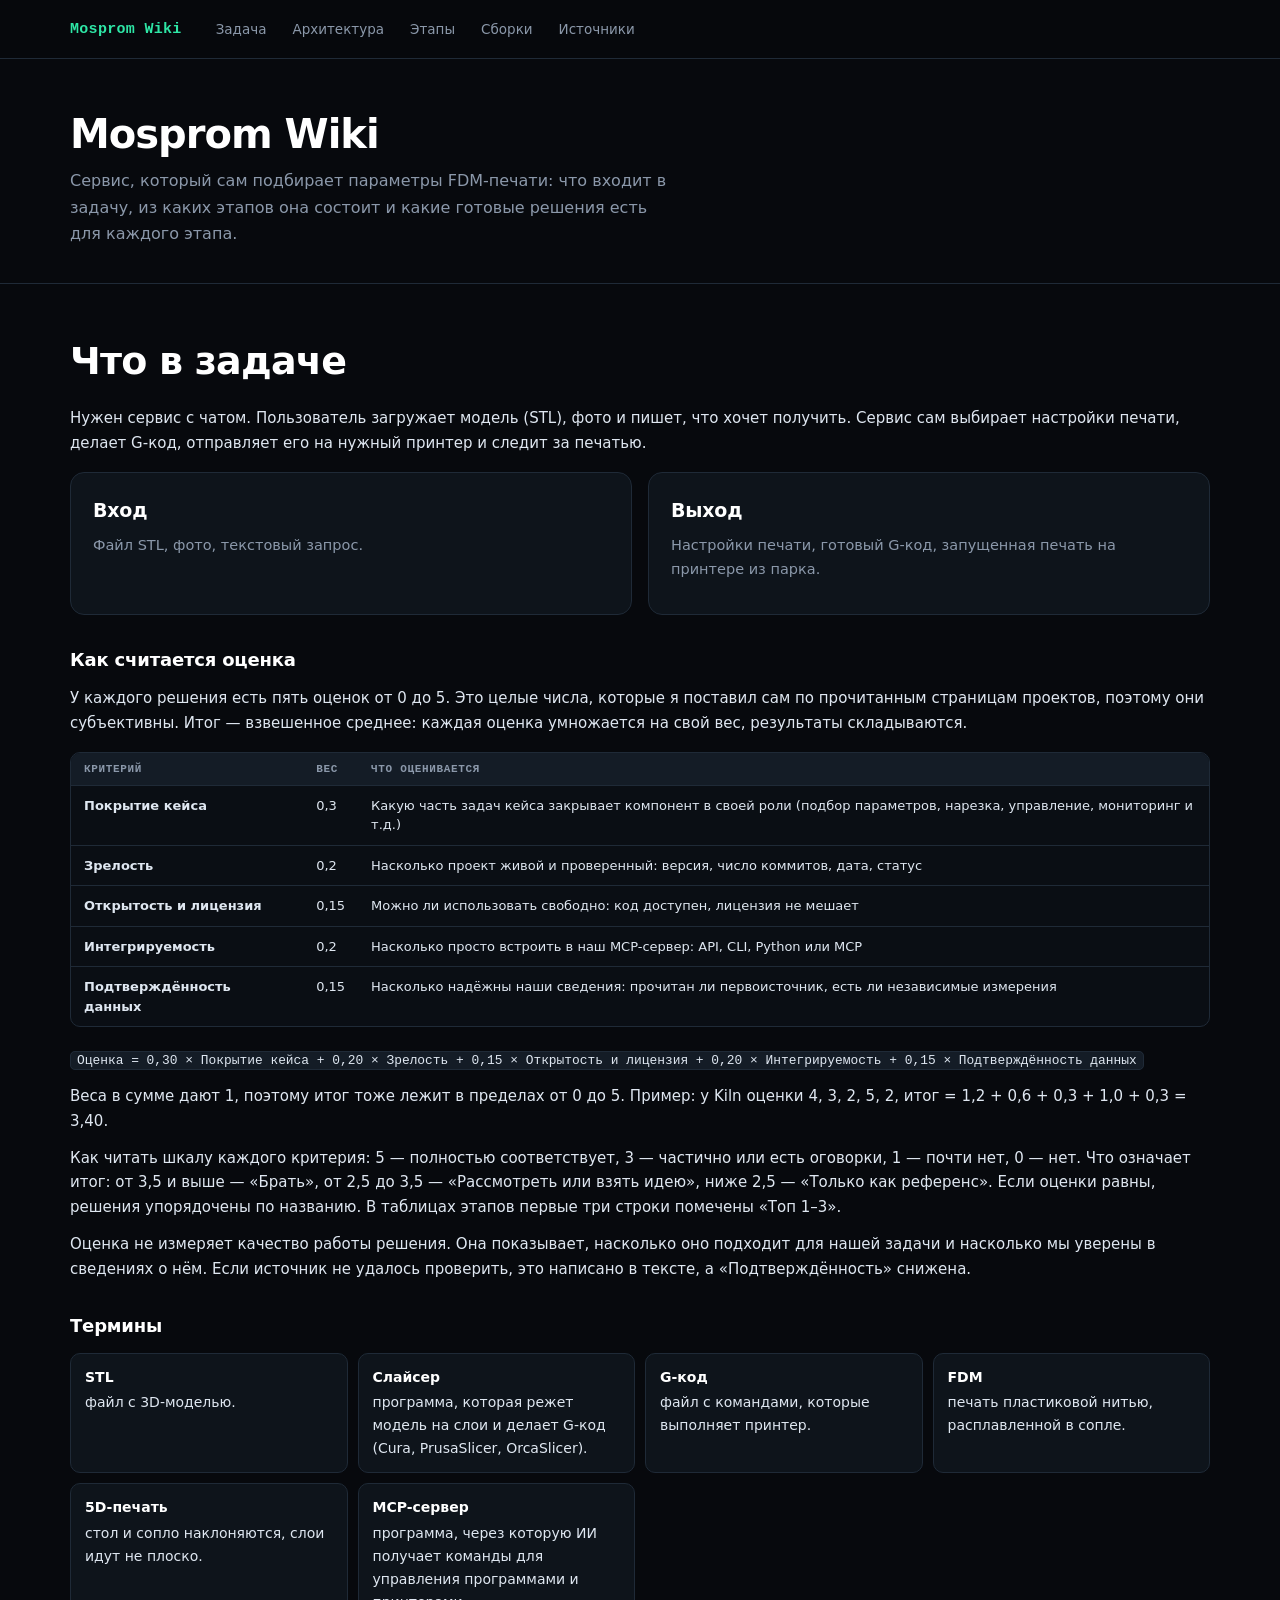
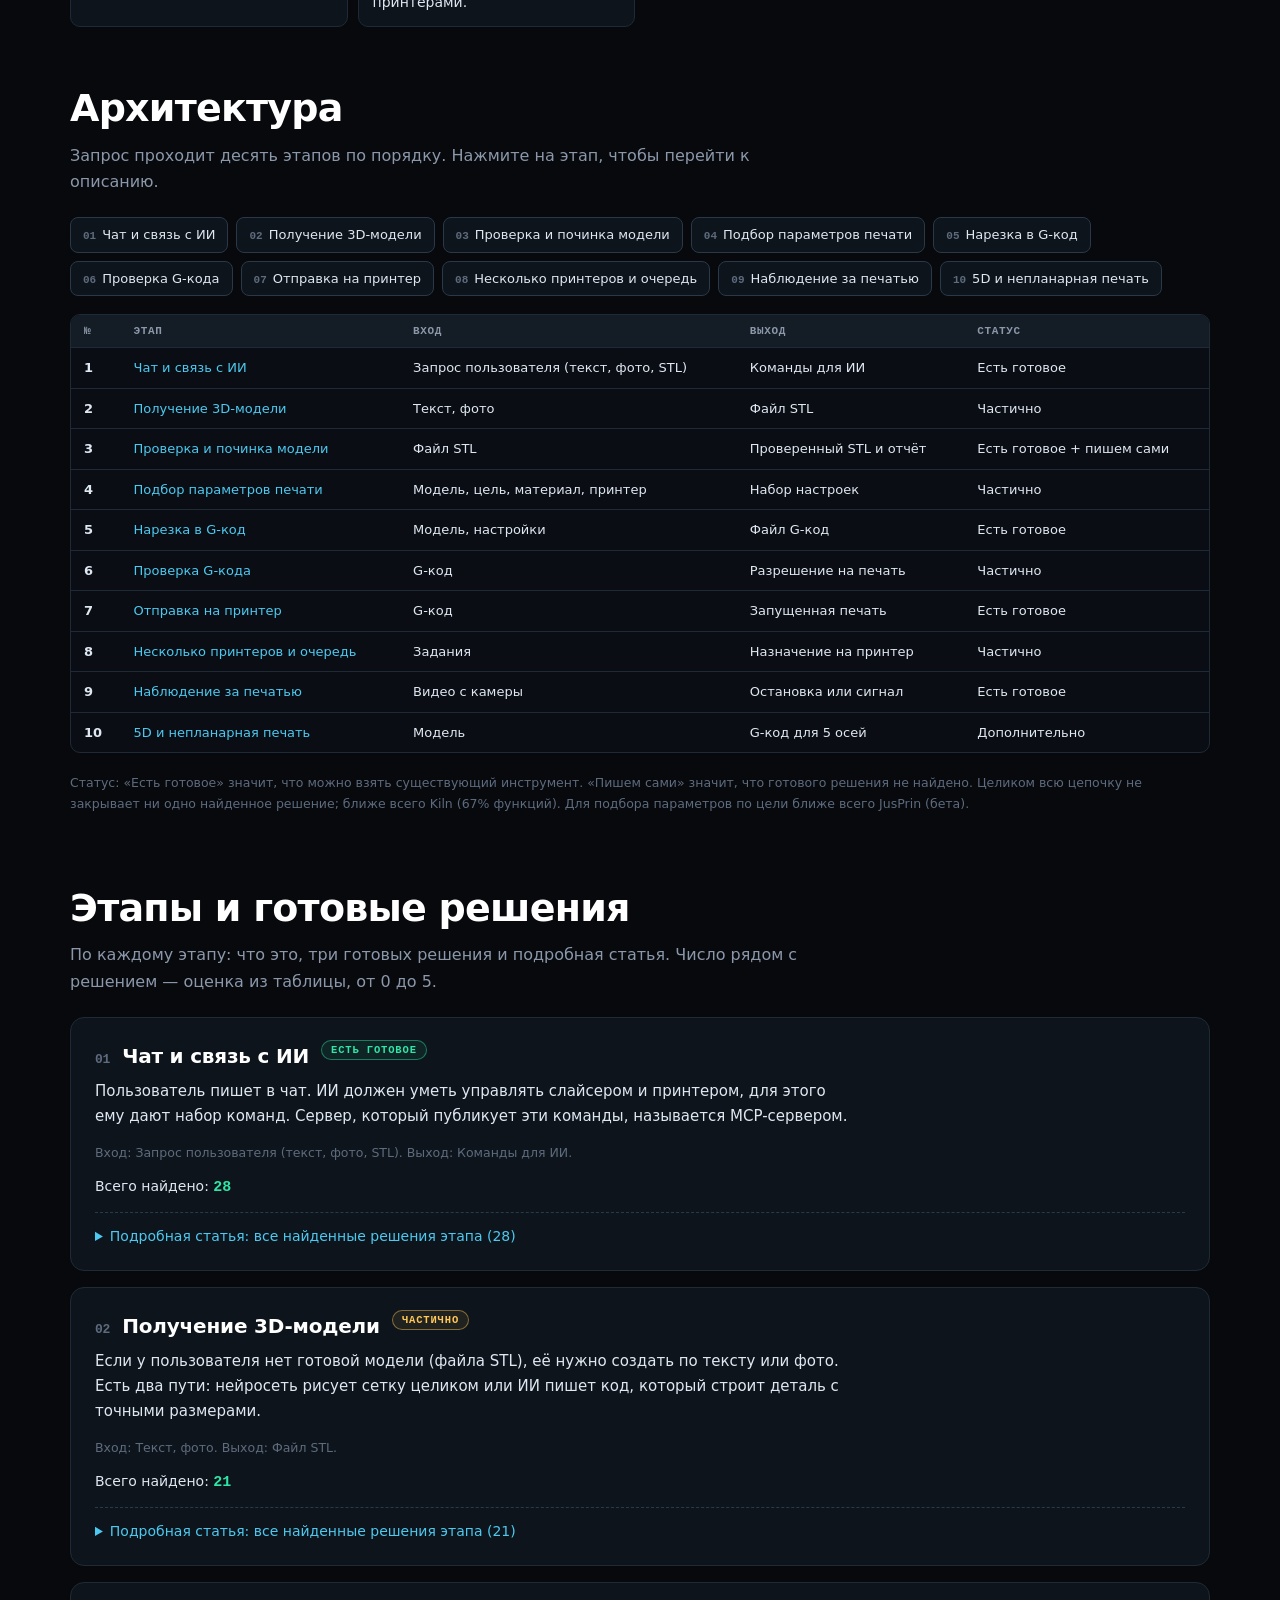
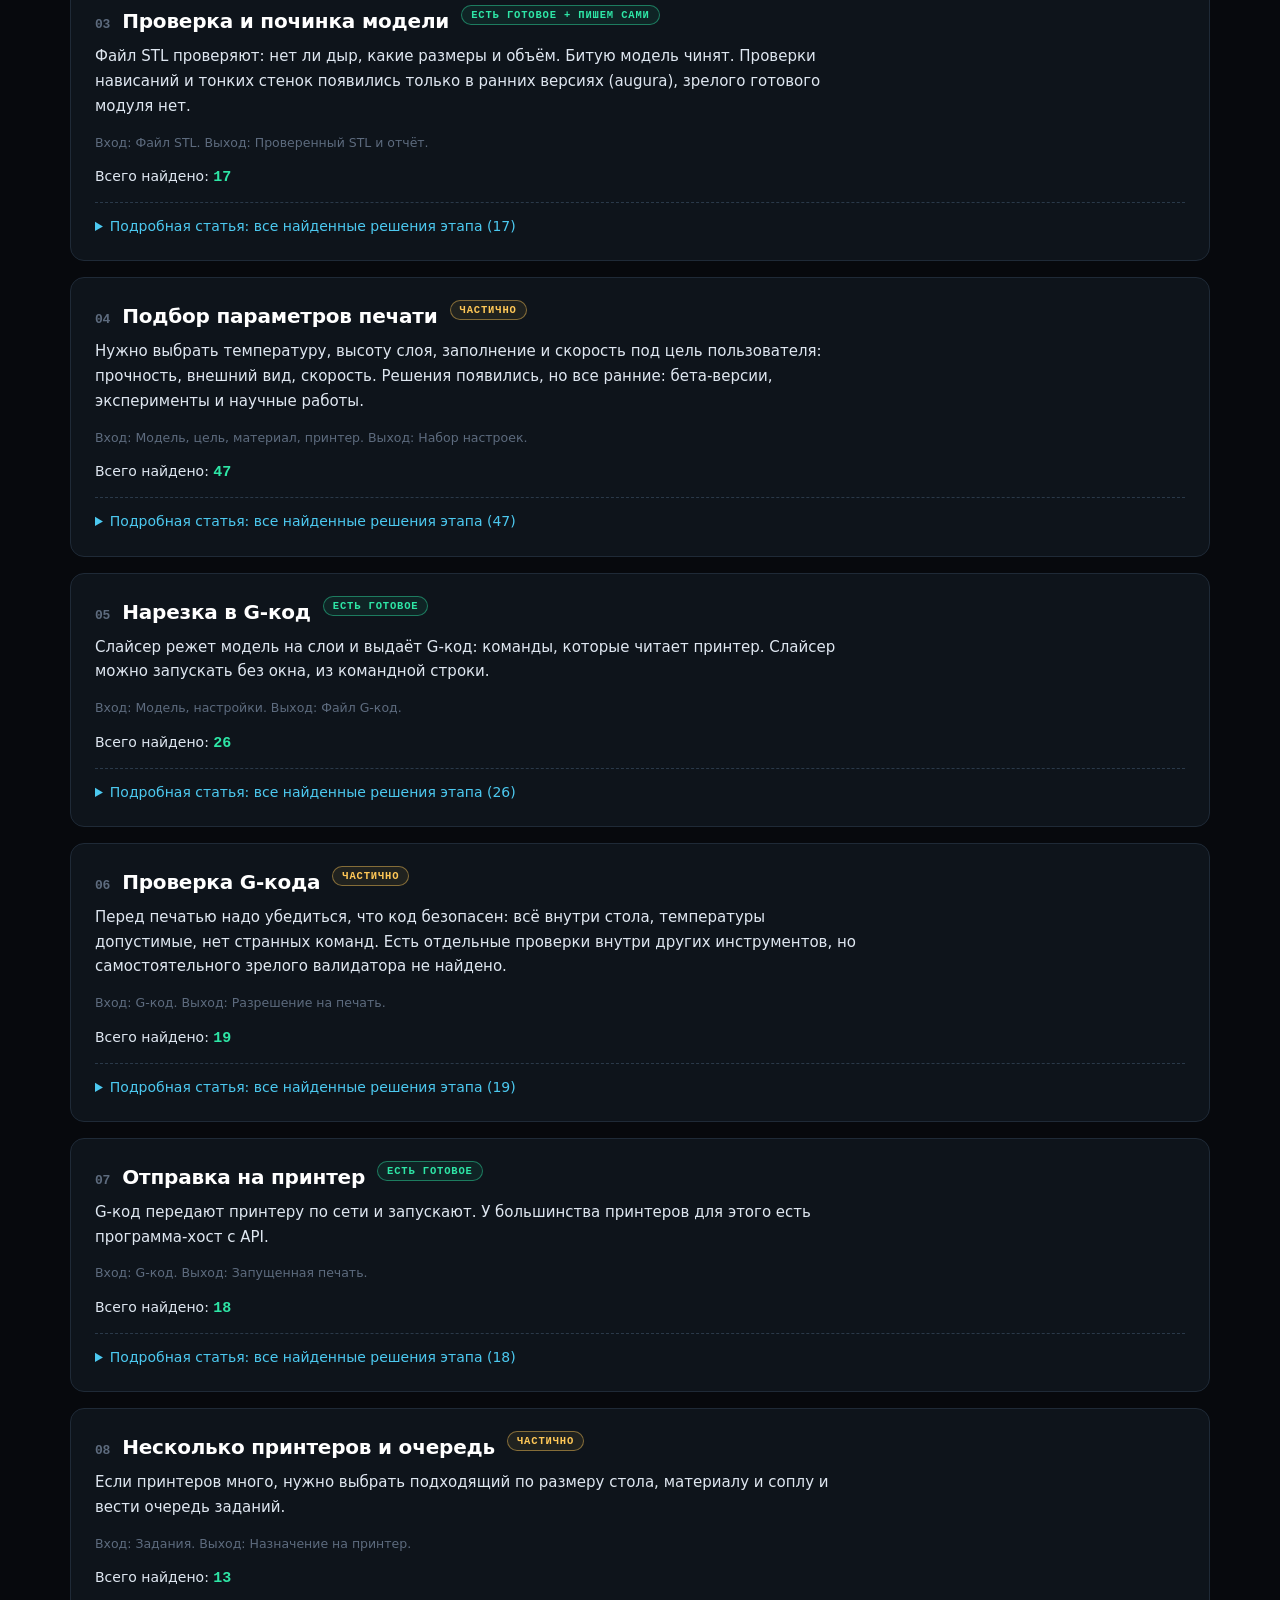
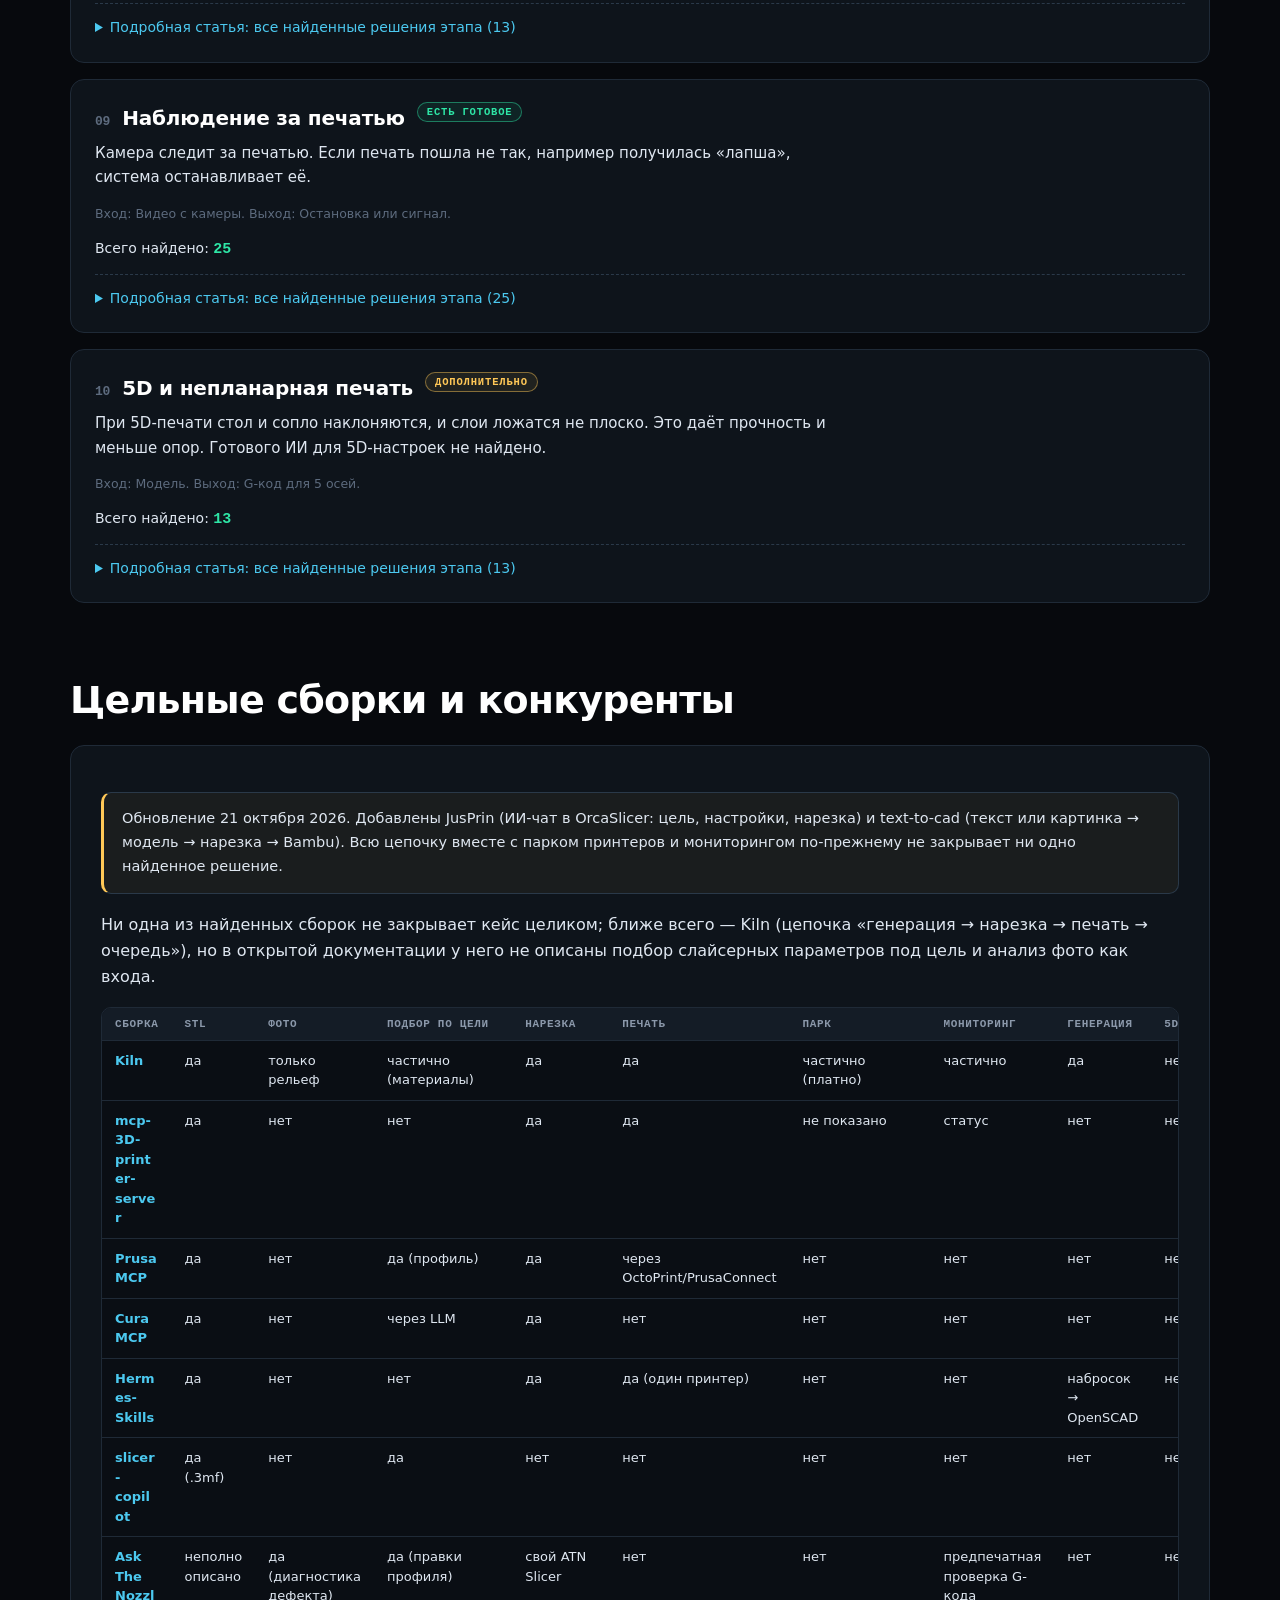
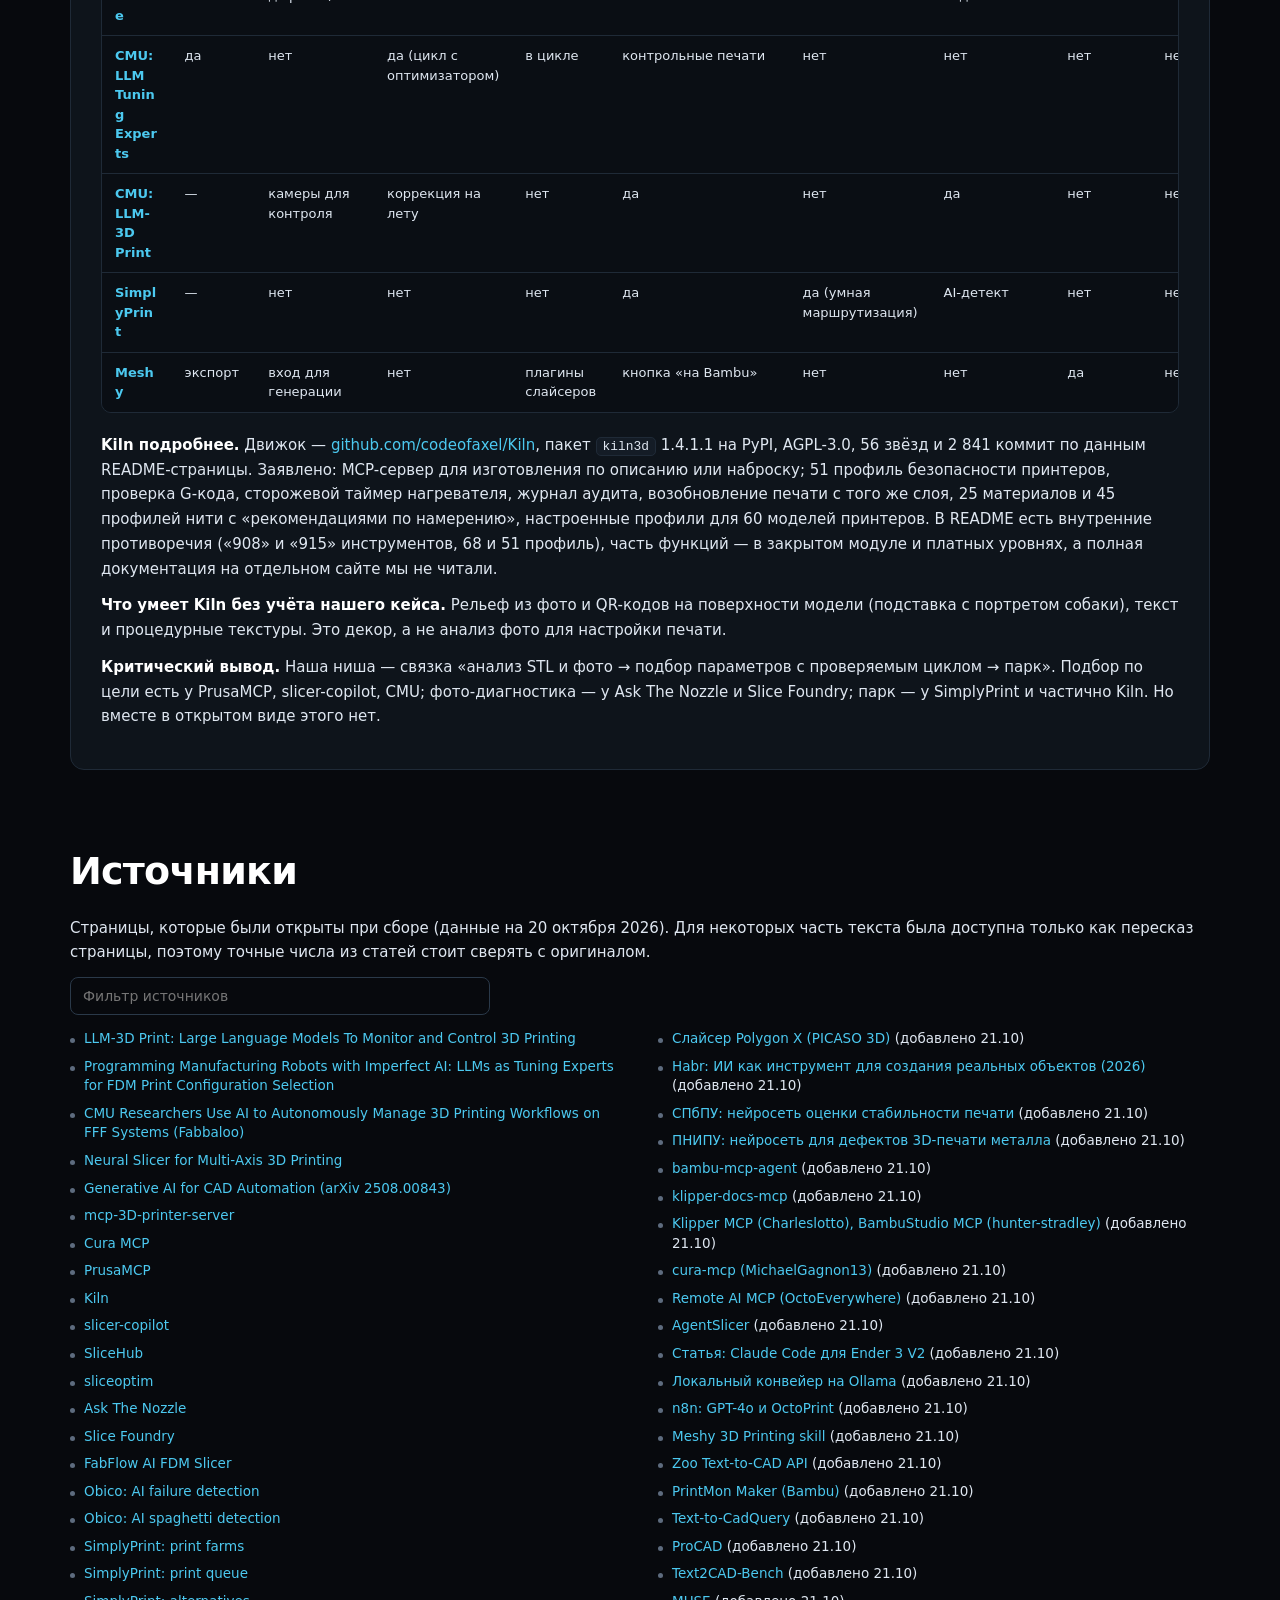
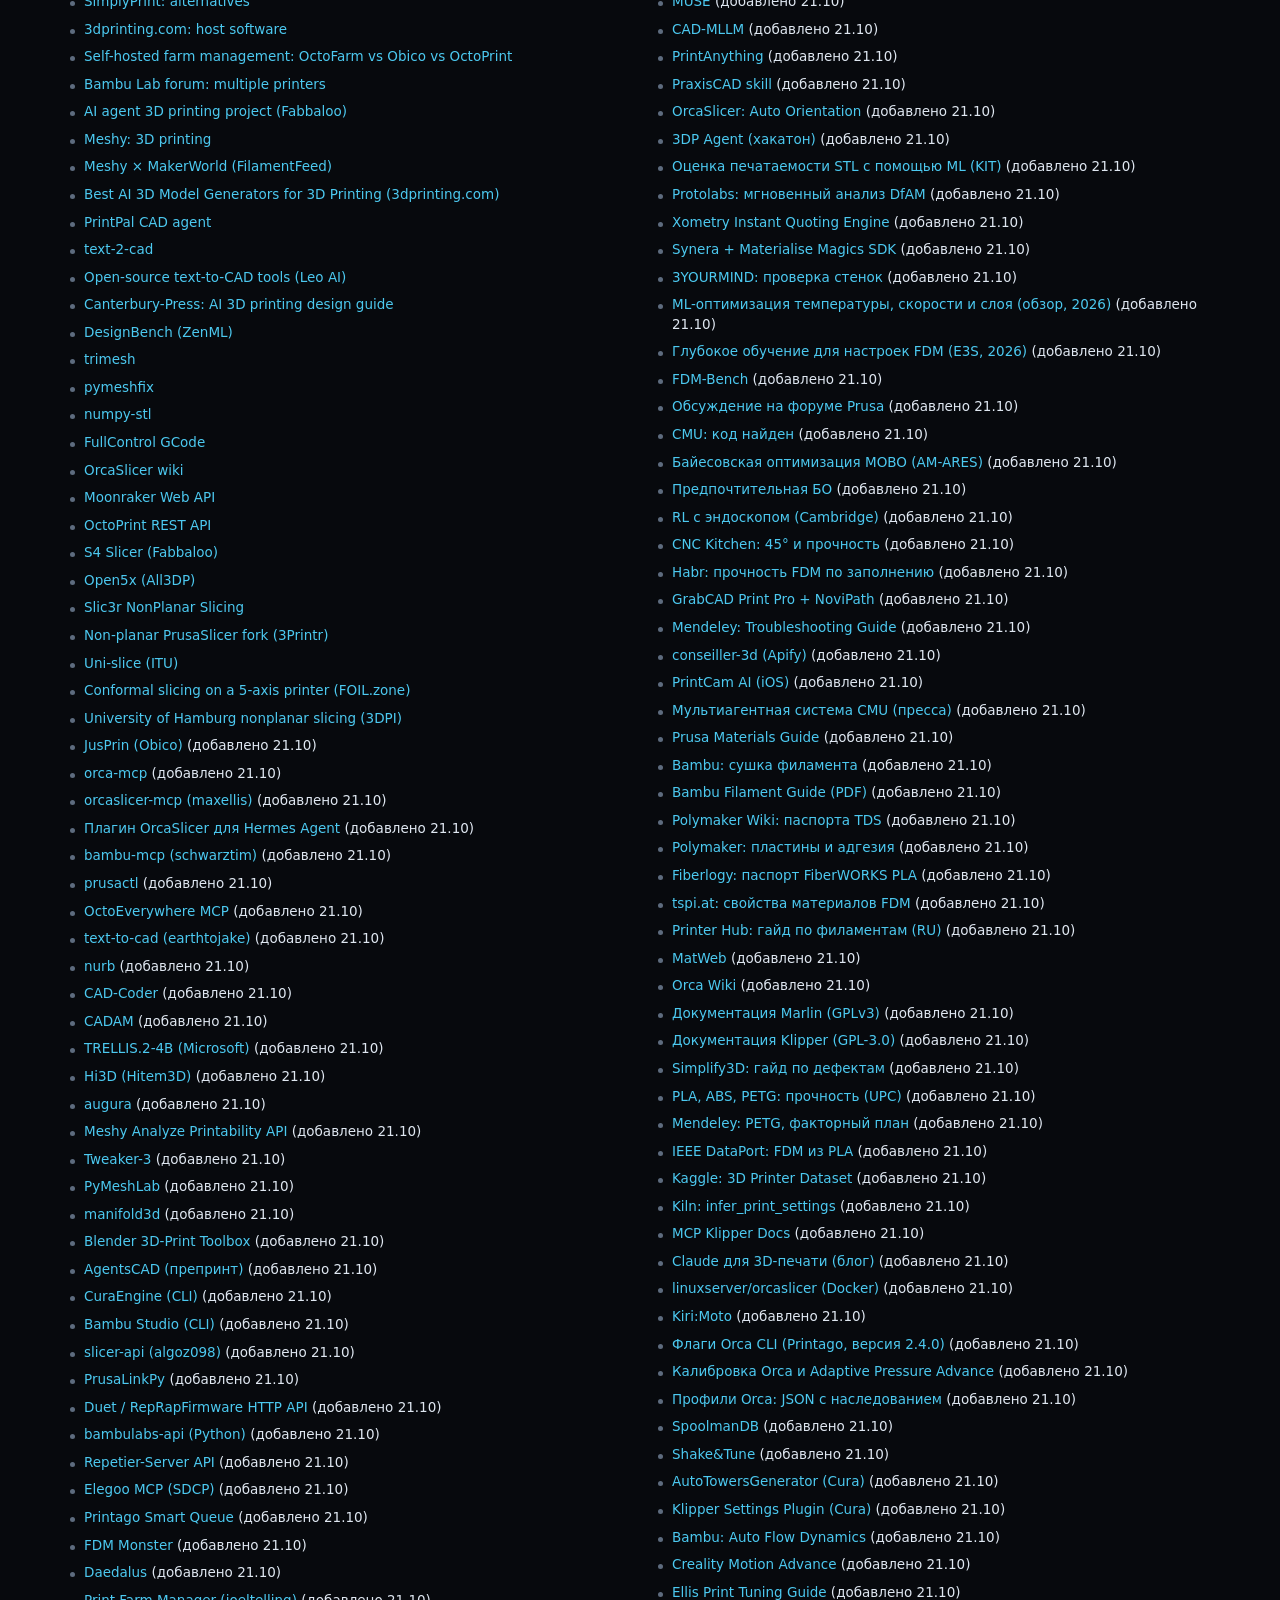
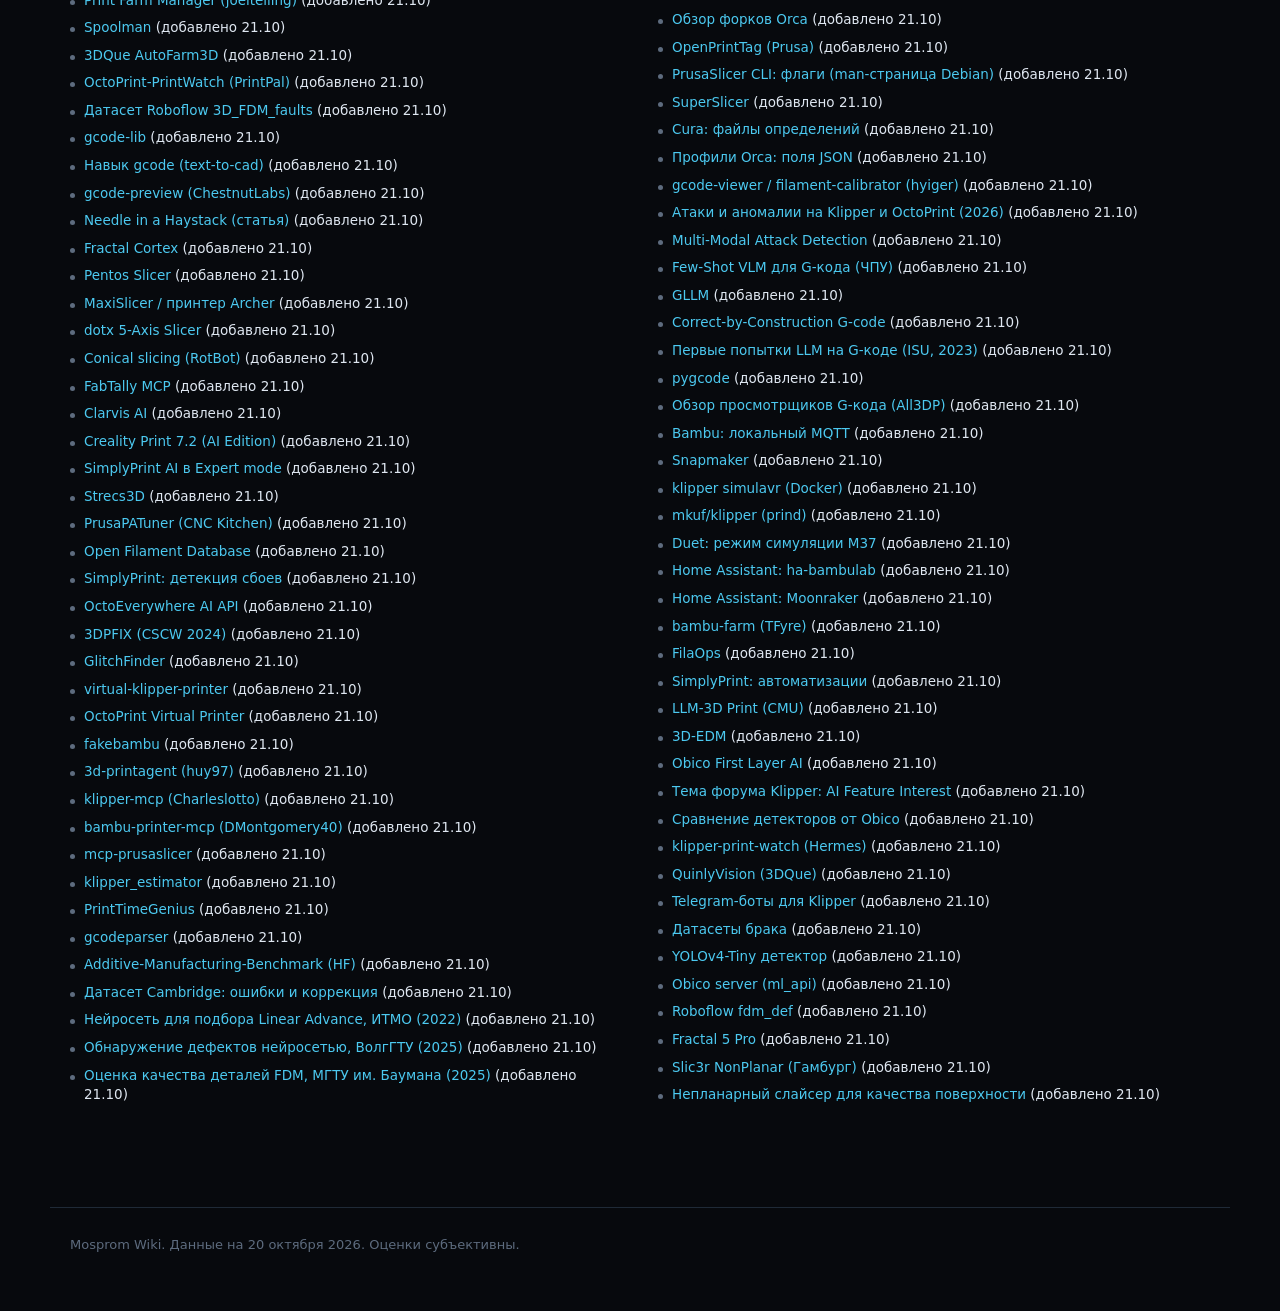
==== commit 2b262acf: "Add files via upload" ====
--- a/index.html
+++ b/index.html
@@ -28,7 +28,7 @@
 <div class="flow2"><a href="#s1"><span>01</span>Чат и связь с ИИ</a><a href="#s2"><span>02</span>Получение 3D-модели</a><a href="#s3"><span>03</span>Проверка и починка модели</a><a href="#s4"><span>04</span>Подбор параметров печати</a><a href="#s5"><span>05</span>Нарезка в G-код</a><a href="#s6"><span>06</span>Проверка G-кода</a><a href="#s7"><span>07</span>Отправка на принтер</a><a href="#s8"><span>08</span>Несколько принтеров и очередь</a><a href="#s9"><span>09</span>Наблюдение за печатью</a><a href="#s10"><span>10</span>5D и непланарная печать</a></div>
 <div class="tw"><table><thead><tr><th>№</th><th>Этап</th><th>Вход</th><th>Выход</th><th>Статус</th></tr></thead><tbody><tr><td>1</td><td><a href="#s1">Чат и связь с ИИ</a></td><td>Запрос пользователя (текст, фото, STL)</td><td>Команды для ИИ</td><td class="st">Есть готовое</td></tr><tr><td>2</td><td><a href="#s2">Получение 3D-модели</a></td><td>Текст, фото</td><td>Файл STL</td><td class="st">Частично</td></tr><tr><td>3</td><td><a href="#s3">Проверка и починка модели</a></td><td>Файл STL</td><td>Проверенный STL и отчёт</td><td class="st">Есть готовое + пишем сами</td></tr><tr><td>4</td><td><a href="#s4">Подбор параметров печати</a></td><td>Модель, цель, материал, принтер</td><td>Набор настроек</td><td class="st">Частично</td></tr><tr><td>5</td><td><a href="#s5">Нарезка в G-код</a></td><td>Модель, настройки</td><td>Файл G-код</td><td class="st">Есть готовое</td></tr><tr><td>6</td><td><a href="#s6">Проверка G-кода</a></td><td>G-код</td><td>Разрешение на печать</td><td class="st">Частично</td></tr><tr><td>7</td><td><a href="#s7">Отправка на принтер</a></td><td>G-код</td><td>Запущенная печать</td><td class="st">Есть готовое</td></tr><tr><td>8</td><td><a href="#s8">Несколько принтеров и очередь</a></td><td>Задания</td><td>Назначение на принтер</td><td class="st">Частично</td></tr><tr><td>9</td><td><a href="#s9">Наблюдение за печатью</a></td><td>Видео с камеры</td><td>Остановка или сигнал</td><td class="st">Есть готовое</td></tr><tr><td>10</td><td><a href="#s10">5D и непланарная печать</a></td><td>Модель</td><td>G-код для 5 осей</td><td class="st">Дополнительно</td></tr></tbody></table></div>
 <p class="hint">Статус: «Есть готовое» значит, что можно взять существующий инструмент. «Пишем сами» значит, что готового решения не найдено. Целиком всю цепочку не закрывает ни одно найденное решение; ближе всего Kiln (67% функций). Для подбора параметров по цели ближе всего JusPrin (бета).</p></section>
-<section class="blk" id="stages"><div class="sh"><h2>Этапы и готовые решения</h2><p>По каждому этапу: что это, три готовых решения и подробная статья. Число рядом с решением — оценка из таблицы, от 0 до 5.</p></div><article class="stage" id="s1"><h3><span class="n">01</span>Чат и связь с ИИ <span class="badge b-take">Есть готовое</span></h3><p class="what">Пользователь пишет в чат. ИИ должен уметь управлять слайсером и принтером, для этого ему дают набор команд. Сервер, который публикует эти команды, называется MCP-сервером.</p><p class="hint">Вход: Запрос пользователя (текст, фото, STL). Выход: Команды для ИИ.</p><details><summary>Ещё найдено: 18</summary><ul class="more"><li><a href="https://blog.octoeverywhere.com/mcp-server-for-3d-printing/" target="_blank" rel="noopener noreferrer">OctoEverywhere MCP</a> — Облачный: статус, камера, пауза, отмена.</li><li><a href="https://pypi.org/project/orca-mcp/" target="_blank" rel="noopener noreferrer">orca-mcp</a> — Нарезка Orca и перебор значений параметра.</li><li><a href="https://github.com/maxellis/orcaslicer-mcp" target="_blank" rel="noopener noreferrer">orcaslicer-mcp</a> — Управление запущенным OrcaSlicer, проверка профиля.</li><li><a href="https://hermes-agent.nousresearch.com/docs/plugins/orcaslicer" target="_blank" rel="noopener noreferrer">Плагин OrcaSlicer для Hermes Agent</a> — Нарезка и отправка на 6 типов принтеров.</li><li><a href="https://glama.ai/mcp/servers/schwarztim/bambu-mcp" target="_blank" rel="noopener noreferrer">bambu-mcp</a> — Bambu по локальной сети.</li><li><a href="https://glama.ai/mcp/servers/trevin-lee/prusactl" target="_blank" rel="noopener noreferrer">prusactl</a> — Prusa: статус, печать, очередь.</li><li><a href="https://mcp.so/servers/elegoo-mcp-server" target="_blank" rel="noopener noreferrer">Elegoo MCP (SDCP)</a> — Elegoo по локальной сети.</li><li><a href="https://github.com/SpunkyBlade/bambu-mcp-agent" target="_blank" rel="noopener noreferrer">bambu-mcp-agent</a> — Читает 3MF, сравнивает режимы Fast, Balanced, Strong в Orca. Неактивный пример.</li><li><a href="https://glama.ai/mcp/servers/id-ex/klipper-docs-mcp" target="_blank" rel="noopener noreferrer">klipper-docs-mcp</a> — Поиск по документации Klipper для агента.</li><li><a href="https://glama.ai/mcp/servers/Charleslotto/klipper-mcp" target="_blank" rel="noopener noreferrer">Klipper MCP (Charleslotto), BambuStudio MCP (hunter-stradley)</a> — Видны только в выдаче: README закрыт роботам. <em>(не проверено)</em></li><li><a href="https://www.getdrio.com/mcp/com-fabtally-slicer/md" target="_blank" rel="noopener noreferrer">FabTally MCP</a> — 14 инструментов: печатаемость, ориентация, нарезка, цена; ближайший по набору функций.</li><li><a href="https://github.com/makermate/clarvis-ai" target="_blank" rel="noopener noreferrer">Clarvis AI</a> — Агент в мессенджерах: модель → CuraEngine → принтер.</li><li><a href="https://glama.ai/mcp/servers/MichaelGagnon13/cura-mcp/tools/slice" target="_blank" rel="noopener noreferrer">cura-mcp (MichaelGagnon13)</a> — STL → G-код через CuraEngine; видел только карточку.</li><li><a href="https://help.octoeverywhere.com/help-docs/remote-ai-mcp-server/get-started" target="_blank" rel="noopener noreferrer">Remote AI MCP (OctoEverywhere)</a> — Облачный MCP для Claude, ChatGPT, Gemini; права настраиваются.</li><li><a href="https://github.com/3dstisk/AgentSlicer" target="_blank" rel="noopener noreferrer">AgentSlicer</a> — Форк Orca с файлами для агентов; отличий от оригинала не найдено.</li><li><a href="https://njannasch.dev/blog/reviving-ender3-v2-klipper-mainsail/" target="_blank" rel="noopener noreferrer">Статья: Claude Code для Ender 3 V2</a> — Claude Code по SSH настроил Klipper и собрал быстрый профиль Orca.</li><li><a href="https://localaimaster.com/blog/local-ai-3d-printing" target="_blank" rel="noopener noreferrer">Локальный конвейер на Ollama</a> — Qwen пишет код, trimesh чинит, слайсинг через CLI; маркетинговый обзор.</li><li><a href="https://www.neura.market/workflow/control-3d-printer-with-gpt-4o-octoprint-api" target="_blank" rel="noopener noreferrer">n8n: GPT-4o и OctoPrint</a> — Платный шаблон чат-агента для OctoPrint.</li></ul></details><details><summary>Подробная статья: все решения этапа</summary><div class="art"><div class="tw"><table class="dt"><thead><tr><th>№</th><th>Решение</th><th>Что это</th><th>Как пригодится у нас</th><th>Ограничения</th><th>Лицензия, версия</th><th>Оценка</th></tr></thead><tbody><tr class="tp"><td>1</td><td><a href="https://pypi.org/project/mcp/" target="_blank" rel="noopener noreferrer">MCP SDK (Python)</a><br><span class="top-tag t1">Топ 1</span> </td><td>Официальная библиотека для создания MCP-сервера: через неё публикуются инструменты для ИИ.</td><td>Основа нашего сервера.</td><td>Сама задач печати не решает.</td><td>MIT, mcp 2.3.0</td><td class="num">3,95<br><small>2·5·5·5·4</small></td></tr><tr class="tp"><td>2</td><td><a href="https://github.com/makermate/clarvis-ai" target="_blank" rel="noopener noreferrer">Clarvis AI</a><br><span class="top-tag t2">Топ 2</span> </td><td>Чат-бот в Telegram, Discord и WhatsApp. Пользователь пишет текст или присылает фото или видео, бот делает модель, режет её и отправляет на печать.</td><td>Ближе всего к нашему сценарию «чат → печать». Можно взять как образец, как соединить чат, нарезку (CuraEngine) и принтер (Moonraker или PrusaLink).</td><td>Параметры печати сам не подбирает. Использует облачные модели (Gemini 2.5 Flash, FAL), поэтому фото и запросы уходят во внешний сервис.</td><td>MIT, 205 звёзд</td><td class="num">3,60<br><small>3·3·5·3·5</small></td></tr><tr class="tp"><td>3</td><td><a href="https://mcpservers.org/ru/servers/DMontgomery40/mcp-3D-printer-server" target="_blank" rel="noopener noreferrer">mcp-3D-printer-server</a><br><span class="top-tag t3">Топ 3</span> </td><td>Готовый MCP-сервер: ИИ получает команды для работы с принтерами и слайсерами разных производителей. Перед стартом печати просит подтверждение.</td><td>Можно взять как основу сервера или как список нужных команд. Подтверждение перед стартом полезно для безопасности.</td><td>Умного подбора параметров нет, управление парком не показано. Лицензия GPL-2.0 ограничивает встраивание в закрытый продукт.</td><td>GPL-2.0, npm 1.2.12</td><td class="num">3,60<br><small>3·4·3·5·3</small></td></tr><tr class=""><td>4</td><td><a href="https://github.com/codeofaxel/Kiln" target="_blank" rel="noopener noreferrer">Kiln</a><br></td><td>Самый широкий набор в одном проекте: генерация модели, нарезка, печать, очередь и проверки безопасности.</td><td>Хороший образец, как устроена вся цепочка, и источник идей для проверки G-кода (validate_gcode).</td><td>Часть функций платная. В описании противоречивые цифры. Подбор параметров не описан. Лицензия AGPL-3.0 требует открывать код при встраивании.</td><td>AGPL-3.0, PyPI 1.4.1.1</td><td class="num">3,40<br><small>4·3·2·5·2</small></td></tr><tr class=""><td>5</td><td><a href="https://glama.ai/mcp/servers/Noosbai/PrusaMCP" target="_blank" rel="noopener noreferrer">PrusaMCP</a><br></td><td>MCP-сервер для PrusaSlicer. Умеет советовать профиль с обоснованием и анализировать сетку модели.</td><td>Единственный в этой группе с готовой командой «рекомендовать профиль». Можно изучить, как он объясняет выбор.</td><td>Работает только с PrusaSlicer. Проект помечен как неактивный. Правила подбора не раскрыты.</td><td>MIT, v1.0.0</td><td class="num">3,35<br><small>3·2·5·5·2</small></td></tr><tr class=""><td>6</td><td><a href="https://hermes-agent.nousresearch.com/docs/plugins/orcaslicer" target="_blank" rel="noopener noreferrer">Плагин OrcaSlicer для Hermes Agent</a><br></td><td>Плагин для агента Hermes: готовит печать в OrcaSlicer, проверяет температуры и тип стола, отправляет на разные принтеры.</td><td>Показывает рабочий путь «Orca → проверка → принтер» с поддержкой OctoPrint, Moonraker, Bambu, PrusaLink, Duet и Flashforge.</td><td>Часть протоколов ещё не проверена на реальных принтерах. Версия 0.5.0, возможна связь с проектом Hermes-Skills.</td><td>MIT, 0.5.0</td><td class="num">3,30<br><small>3·2·5·4·3</small></td></tr><tr class=""><td>7</td><td><a href="https://pypi.org/project/orca-mcp/" target="_blank" rel="noopener noreferrer">orca-mcp</a><br></td><td>MCP-обёртка над командной строкой OrcaSlicer. Режет модель, перебирает значения одного параметра (до 12) и показывает таблицу сравнения, разбирает слои G-кода.</td><td>Полезна для этапа подбора: перебор значений и сравнение результатов можно использовать как «пробные нарезки».</td><td>Ранняя альфа-версия 0.1.0. Нужен OrcaSlicer 2.x.</td><td>MIT, 0.1.0 alpha</td><td class="num">3,25<br><small>3·1·5·4·4</small></td></tr><tr class=""><td>8</td><td><a href="https://glama.ai/mcp/servers/trevin-lee/prusactl" target="_blank" rel="noopener noreferrer">prusactl</a><br></td><td>Программа на Go (MCP и командная строка) для принтеров Prusa: статус, загрузка и запуск печати, очередь, история.</td><td>Готовый мост к принтерам Prusa через PrusaLink или Prusa Connect.</td><td>Только Prusa. Нарезки и подбора параметров нет.</td><td>MIT</td><td class="num">3,20<br><small>2·3·5·4·3</small></td></tr><tr class=""><td>9</td><td><a href="https://www.getdrio.com/mcp/com-fabtally-slicer/md" target="_blank" rel="noopener noreferrer">FabTally MCP</a><br></td><td>Облачный MCP-сервис с 13 инструментами: нарезка, проверка печатаемости, ориентация, рекомендация настроек, расчёт цены.</td><td>Есть инструмент recommend_settings, то есть готовая точка для сравнения с нашим подбором.</td><td>Закрытый сервис без лицензии. Неизвестно, какой слайсер внутри и есть ли там ИИ. 13 принтеров, 12 материалов, только сопло 0,4. Бесплатно в пределах дневных лимитов, выдача G-кода платная.</td><td>Закрытый сервис, лицензии нет</td><td class="num">3,15<br><small>4·2·2·4·3</small></td></tr><tr class=""><td>10</td><td><a href="https://github.com/maxellis/orcaslicer-mcp" target="_blank" rel="noopener noreferrer">orcaslicer-mcp (maxellis)</a><br></td><td>Claude управляет запущенным OrcaSlicer: меняет настройки, режет, оценивает время и расход, проверяет профиль на физическую реалистичность.</td><td>Показывает, как давать ИИ управление самим слайсером, а не только его командной строкой.</td><td>Нужен специальный форк Orca с локальным API. Печать не запускает. Лицензия AGPL-3.0.</td><td>AGPL-3.0, 73 звезды</td><td class="num">3,10<br><small>3·2·3·3·5</small></td></tr><tr class=""><td>11</td><td><a href="https://github.com/huy97/3d-printagent" target="_blank" rel="noopener noreferrer">3d-printagent (huy97)</a><br></td><td>Локальный агент для нескольких принтеров: нарезка через Orca или Bambu Studio, очередь, REST, WebSocket и MCP (34 инструмента).</td><td>Похож на нашу целевую архитектуру: агент, очередь и несколько принтеров в одном месте.</td><td>Очень молодой проект: 4 коммита, надёжность не подтверждена.</td><td>MIT, 4 коммита</td><td class="num">3,05<br><small>3·1·5·3·4</small></td></tr><tr class=""><td>12</td><td><a href="https://github.com/Charleslotto/klipper-mcp" target="_blank" rel="noopener noreferrer">klipper-mcp (Charleslotto)</a><br></td><td>MCP для принтеров на Klipper через Moonraker, больше 100 инструментов. Есть защита: флаг ARMED, режим READ_ONLY, PIN и журнал действий.</td><td>Хороший образец защиты от случайных команд: режим «только чтение» и явное включение опасных действий.</td><td>Нарезки нет. Glama отмечает проект как устаревший.</td><td>MIT, 24 звезды</td><td class="num">2,95<br><small>2·2·5·3·4</small></td></tr><tr class=""><td>13</td><td><a href="https://glama.ai/mcp/servers/schwarztim/bambu-mcp" target="_blank" rel="noopener noreferrer">bambu-mcp (schwarztim)</a><br></td><td>MCP для Bambu P1, X1 и A1 по локальной сети (MQTT и FTPS): печать, пауза, G-код, температуры, камера, AMS.</td><td>Даёт управление принтерами Bambu без облака.</td><td>Число инструментов в описании расходится. Нарезки нет.</td><td>MIT</td><td class="num">2,80<br><small>2·2·5·3·3</small></td></tr><tr class=""><td>14</td><td><a href="https://jsr.io/@casys/mcp-prusaslicer@0.2.0" target="_blank" rel="noopener noreferrer">mcp-prusaslicer</a><br></td><td>MCP-обёртка над PrusaSlicer на TypeScript.</td><td>Вариант для нарезки в PrusaSlicer через MCP.</td><td>Список инструментов на странице не показан, глубину поддержки оценить нельзя.</td><td>MIT</td><td class="num">2,80<br><small>2·2·5·3·3</small></td></tr><tr class=""><td>15</td><td><a href="https://www.fabbaloo.com/news/ai-agent-3d-printing-project-shows-automated-printer-control" target="_blank" rel="noopener noreferrer">Hermes-Skills (Flashforge)</a><br></td><td>Демо-проект для одного принтера Flashforge AD5X: нарезка в Orca, запуск печати, наброски деталей в OpenSCAD.</td><td>Годится как короткий пример связки «ИИ → Orca → принтер».</td><td>Один принтер, очереди нет.</td><td>Открытый, GitHub ciberjohn/Hermes-Skills</td><td class="num">2,60<br><small>2·1·5·3·3</small></td></tr><tr class=""><td>16</td><td><a href="https://github.com/DMontgomery40/bambu-printer-mcp" target="_blank" rel="noopener noreferrer">bambu-printer-mcp (DMontgomery40)</a><br></td><td>Форк mcp-3D-printer-server только для Bambu: STL, нарезка по шаблонам, 3MF с AMS.</td><td>Узкий, но рабочий вариант для парка из принтеров Bambu.</td><td>Только Bambu. Лицензия GPL-2.0.</td><td>GPL-2.0, 137 звёзд</td><td class="num">2,50<br><small>2·3·2·2·4</small></td></tr><tr class=""><td>17</td><td><a href="https://blog.octoeverywhere.com/mcp-server-for-3d-printing/" target="_blank" rel="noopener noreferrer">OctoEverywhere MCP</a><br></td><td>Облачный MCP: статус принтера, снимок с камеры, пауза, продолжение, отмена.</td><td>Быстрый способ дать ИИ доступ к состоянию принтера и камере удалённо.</td><td>Параметры не подбирает. Облачный сервис, лицензия не указана.</td><td>Облако, лицензия не указана</td><td class="num">2,40<br><small>1·3·2·3·4</small></td></tr><tr class=""><td>18</td><td><a href="https://cdn.jsdelivr.net/gh/AuraFriday/cura_mcp@main/README.md" target="_blank" rel="noopener noreferrer">Cura MCP</a><br></td><td>MCP, который управляет программой Cura: настройки, нарезка, ориентация.</td><td>Только как пример подхода, если команда выберет Cura.</td><td>Принтерами не управляет, нужен отдельный MCP-Link. Код закрыт.</td><td>Проприетарная</td><td class="num">2,25<br><small>2·3·1·3·2</small></td></tr></tbody></table></div><p class="hint">Оценка от 0 до 5 и пять чисел под ней: покрытие кейса · зрелость · открытость и лицензия · интегрируемость · подтверждённость данных. Оценки субъективны.</p></div></details></article><article class="stage" id="s2"><h3><span class="n">02</span>Получение 3D-модели <span class="badge b-part">Частично</span></h3><p class="what">Если у пользователя нет готовой модели (файла STL), её нужно создать по тексту или фото. Есть два пути: нейросеть рисует сетку целиком или ИИ пишет код, который строит деталь с точными размерами.</p><p class="hint">Вход: Текст, фото. Выход: Файл STL.</p><details><summary>Ещё найдено: 17</summary><ul class="more"><li><a href="https://3dprinting.com/software-guides/ai-3d-model-generators/" target="_blank" rel="noopener noreferrer">Hunyuan3D (локально)</a> — Лицензия не действует в ЕС, Великобритании и Южной Корее; свыше 1 млн пользователей нужно отдельное разрешение (по зеркалу текста лицензии).</li><li><a href="https://huggingface.co/microsoft/TRELLIS.2-4B/blob/main/README.md" target="_blank" rel="noopener noreferrer">TRELLIS.2-4B</a> — Фото → меш, MIT, нужна GPU от 24 ГБ.</li><li><a href="https://pypi.org/project/nurb/0.18.2/" target="_blank" rel="noopener noreferrer">nurb</a> — Код → деталь с проверкой печатаемости; лицензия FSL.</li><li><a href="https://huggingface.co/gudo7208/CAD-Coder" target="_blank" rel="noopener noreferrer">CAD-Coder</a> — Модель пишет CadQuery по тексту.</li><li><a href="https://adam.new/opensource" target="_blank" rel="noopener noreferrer">CADAM</a> — Веб-приложение text-to-CAD.</li><li><a href="https://www.fabbaloo.com/news/hi3d-announced-a-new-3d-print-workflow-for-ai-generated-models" target="_blank" rel="noopener noreferrer">Hi3D</a> — Текст → модель → части → раскладка → 3MF.</li><li><a href="https://skillselion.com/skills/meshy-dev/meshy-3d-agent/meshy-3d-printing" target="_blank" rel="noopener noreferrer">Meshy 3D Printing skill</a> — Текст или фото → Meshy → проверка → слайсер.</li><li><a href="https://zoo.dev/docs/developer-tools/api/ml" target="_blank" rel="noopener noreferrer">Zoo Text-to-CAD API</a> — Страница документации показывает только часть эндпоинтов.</li><li><a href="https://3dprintingindustry.com/news/bambu-lab-launches-new-ai-3d-model-generator-233736/" target="_blank" rel="noopener noreferrer">PrintMon Maker (Bambu)</a> — Персонажи, многоцветные модели.</li><li><a href="https://arxiv.org/abs/2505.06507" target="_blank" rel="noopener noreferrer">Text-to-CadQuery</a> — LLM пишет CadQuery; код и модели есть; точное совпадение 69,3%.</li><li><a href="https://arxiv.org/abs/2602.03045" target="_blank" rel="noopener noreferrer">ProCAD</a> — Агент задаёт уточняющие вопросы, потом пишет CadQuery; код есть.</li><li><a href="https://arxiv.org/pdf/2605.18430" target="_blank" rel="noopener noreferrer">Text2CAD-Bench</a> — Бенчмарк: на сложных запросах 70–90% невалидных моделей.</li><li><a href="https://arxiv.org/pdf/2605.28579" target="_blank" rel="noopener noreferrer">MUSE</a> — Бенчмарк производимости сборок; лучший результат 52%.</li><li><a href="https://huggingface.co/papers/2411.04954" target="_blank" rel="noopener noreferrer">CAD-MLLM</a> — CAD из текста, фото и облака точек; датасет открыт.</li><li><a href="https://arxiv.org/abs/2607.27729" target="_blank" rel="noopener noreferrer">PrintAnything</a> — G-код прямо из облака точек; код на GitHub, не открывал.</li><li><a href="https://habr.com/en/articles/985002" target="_blank" rel="noopener noreferrer">Habr: ИИ как инструмент для создания реальных объектов</a> — Kandinsky/GigaChat → Meshy/TRELLIS/Hunyuan3D → Blender → слайсер, всё вручную.</li><li><a href="https://github.com/praxiscad/praxiscad-skill" target="_blank" rel="noopener noreferrer">PraxisCAD skill</a> — Text-to-CAD с DFM-проверкой; лицензия не открытая.</li></ul></details><details><summary>Подробная статья: все решения этапа</summary><div class="art"><div class="tw"><table class="dt"><thead><tr><th>№</th><th>Решение</th><th>Что это</th><th>Как пригодится у нас</th><th>Ограничения</th><th>Лицензия, версия</th><th>Оценка</th></tr></thead><tbody><tr class="tp"><td>1</td><td><a href="https://github.com/earthtojake/text-to-cad" target="_blank" rel="noopener noreferrer">text-to-cad (earthtojake)</a><br><span class="top-tag t1">Топ 1</span> </td><td>Набор навыков для ИИ-агента: по тексту или картинке строит модель, проверяет технологичность, делает чертежи, режет в Orca по вашим пресетам и отправляет на Bambu.</td><td>Самое близкое к цепочке «запрос → модель → печать». Подходит и как этап 2, и как образец всей архитектуры.</td><td>Параметры печати не подбирает. Нужен uv. Телеметрия включена по умолчанию.</td><td>MIT, 21 тыс. звёзд</td><td class="num">3,95<br><small>4·3·5·4·4</small></td></tr><tr class="tp"><td>2</td><td><a href="https://www.getleo.ai/blog/open-source-text-to-cad-tools-free" target="_blank" rel="noopener noreferrer">CadQuery + LLM</a><br><span class="top-tag t2">Топ 2</span> </td><td>ИИ пишет код на Python, код строит точную параметрическую деталь.</td><td>Лучший путь для функциональных деталей с точными размерами.</td><td>Органика и сложные поверхности получаются плохо. Пространственное мышление языковых моделей слабое.</td><td>Apache-2.0, 2.8.0</td><td class="num">3,70<br><small>3·4·5·4·3</small></td></tr><tr class="tp"><td>3</td><td><a href="https://huggingface.co/microsoft/TRELLIS.2-4B/blob/main/README.md" target="_blank" rel="noopener noreferrer">TRELLIS.2-4B (Microsoft)</a><br><span class="top-tag t3">Топ 3</span> </td><td>Нейросеть делает 3D-меш из одной фотографии.</td><td>Открытый путь «фото → модель» без облака.</td><td>Нужна видеокарта от 24 ГБ, только Linux и NVIDIA. В сырой сетке бывают дыры, нужна починка.</td><td>MIT, нужна GPU от 24 ГБ</td><td class="num">3,45<br><small>3·3·5·3·4</small></td></tr><tr class=""><td>4</td><td><a href="https://3dprinting.com/software-guides/ai-3d-model-generators/" target="_blank" rel="noopener noreferrer">Hunyuan3D (локально)</a><br></td><td>Открытая модель генерации 3D, запускается у себя на видеокарте.</td><td>Бесплатная замена облачным сервисам.</td><td>Нужна видеокарта. Сведения из обзора 3dprinting.com.</td><td>Открытая модель, нужен GPU</td><td class="num">3,20<br><small>3·4·4·3·2</small></td></tr><tr class=""><td>5</td><td><a href="https://www.meshy.ai/3d-printing" target="_blank" rel="noopener noreferrer">Meshy</a><br></td><td>Облачный сервис: текст или фото → модель за минуту, есть авторемонт и плагины слайсеров.</td><td>Самый быстрый старт для «картинка → модель».</td><td>Платный, условия коммерческого использования противоречивы. Точные размеры и функциональные детали слабые.</td><td>Платный сервис, условия коммерческого использования противоречивы</td><td class="num">3,15<br><small>3·5·1·4·2</small></td></tr><tr class=""><td>6</td><td><a href="https://pypi.org/project/nurb/0.18.2/" target="_blank" rel="noopener noreferrer">nurb</a><br></td><td>ИИ пишет деталь кодом, nurb строит её и проверяет нависания, тонкие стенки, устойчивость и объём стола.</td><td>Сочетает генерацию и проверку печатаемости в одном инструменте.</td><td>Лицензия FSL-1.1-MIT запрещает конкурирующий продукт в течение 2 лет.</td><td>FSL-1.1-MIT, версия 0.26</td><td class="num">3,15<br><small>3·3·2·3·5</small></td></tr><tr class=""><td>7</td><td><a href="https://huggingface.co/gudo7208/CAD-Coder" target="_blank" rel="noopener noreferrer">CAD-Coder</a><br></td><td>Дообученная модель Qwen2.5-7B, которая пишет код CadQuery по тексту.</td><td>Открытая замена общим моделям для CAD-кода.</td><td>Допуски для печати не проверялись.</td><td>Apache-2.0</td><td class="num">2,95<br><small>2·2·5·3·4</small></td></tr><tr class=""><td>8</td><td><a href="https://adam.new/opensource" target="_blank" rel="noopener noreferrer">CADAM</a><br></td><td>Открытое веб-приложение text-to-CAD, экспортирует STL.</td><td>Быстрый прототип для идей и концептов.</td><td>Авторы называют его инструментом для концептов. Лицензия не указана.</td><td>Лицензия на странице не указана</td><td class="num">2,70<br><small>2·3·3·3·3</small></td></tr><tr class=""><td>9</td><td><a href="https://printpal.io/resources/cad-agent-but-the-prompts-double" target="_blank" rel="noopener noreferrer">OpenSCAD + LLM (text-2-cad, PrintPal)</a><br></td><td>ИИ пишет код OpenSCAD для простых форм.</td><td>Только для самых простых деталей.</td><td>text-2-cad сам называет себя «наивной реализацией», PrintPal — платная промо-страница.</td><td>text-2-cad: 13 звёзд; PrintPal — платный</td><td class="num">2,55<br><small>2·2·3·4·2</small></td></tr><tr class=""><td>10</td><td><a href="https://www.fabbaloo.com/news/hi3d-announced-a-new-3d-print-workflow-for-ai-generated-models" target="_blank" rel="noopener noreferrer">Hi3D (Hitem3D)</a><br></td><td>Текст → картинка → водонепроницаемая модель → разбиение на печатаемые части → раскладка и 3MF.</td><td>Интересна тем, что сама делит большую модель на части.</td><td>Подписка, обзор по одному запросу.</td><td>Подписка</td><td class="num">2,30<br><small>3·2·1·2·3</small></td></tr></tbody></table></div><p class="hint">Оценка от 0 до 5 и пять чисел под ней: покрытие кейса · зрелость · открытость и лицензия · интегрируемость · подтверждённость данных. Оценки субъективны.</p></div></details></article><article class="stage" id="s3"><h3><span class="n">03</span>Проверка и починка модели <span class="badge b-take">Есть готовое + пишем сами</span></h3><p class="what">Файл STL проверяют: нет ли дыр, какие размеры и объём. Битую модель чинят. Проверки нависаний и тонких стенок появились только в ранних версиях (augura), зрелого готового модуля нет.</p><p class="hint">Вход: Файл STL. Выход: Проверенный STL и отчёт.</p><details><summary>Ещё найдено: 12</summary><ul class="more"><li><a href="https://docs.meshy.ai/api/analyze-printability.md" target="_blank" rel="noopener noreferrer">Meshy Analyze Printability API</a> — Проверка герметичности и стенок, бесплатно, не чинит.</li><li><a href="https://github.com/cnr-isti-vclab/PyMeshLab" target="_blank" rel="noopener noreferrer">PyMeshLab</a> — Фильтры MeshLab из Python, GPL-3.0.</li><li><a href="https://pypi.org/project/manifold3d/" target="_blank" rel="noopener noreferrer">manifold3d</a> — Булевы операции с гарантией целостности.</li><li><a href="https://docs.blender.org/manual/en/3.2/addons/mesh/3d_print_toolbox.html" target="_blank" rel="noopener noreferrer">Blender 3D-Print Toolbox</a> — Проверки печатаемости в Blender.</li><li><a href="https://www.orcaslicer.com/wiki/print_prepare/prepare_auto_orient" target="_blank" rel="noopener noreferrer">OrcaSlicer: Auto Orientation</a> — Авторазворот по нависаниям и контакту со столом; прочность не учитывается.</li><li><a href="https://lablab.ai/submissions/j64wdb97wfcthb9pvgozdtj3" target="_blank" rel="noopener noreferrer">3DP Agent (хакатон)</a> — Анализ STL пятью LLM-агентами, прототип.</li><li><a href="https://arxiv.org/abs/2607.02448" target="_blank" rel="noopener noreferrer">AgentsCAD</a> — Агентная переделка геометрии под FDM, один пример.</li><li><a href="https://arxiv.org/pdf/2509.12392" target="_blank" rel="noopener noreferrer">Оценка печатаемости STL с помощью ML (KIT)</a> — PointNet, 96 моделей, точность до 70%; для продукта не годится.</li><li><a href="https://industrialmachinerydigest.com/metalworking/machining/protolabs-launches-instant-manufacturability-analysis-for-3d-printing-automated-design-feedback/" target="_blank" rel="noopener noreferrer">Protolabs: мгновенный анализ DfAM</a> — Помечает тонкие стенки и зазоры при расчёте цены; FDM не назван.</li><li><a href="https://xometry.eu/en/instant-quoting-engine/" target="_blank" rel="noopener noreferrer">Xometry Instant Quoting Engine</a> — Цена и срок по CAD-файлу, DFM-подсказки; формула закрыта.</li><li><a href="https://www.synera.ai/press/synera-and-materialise-collaborate-to-streamline-additive-manufacturing-build-preparation-with-magics-sdk-and-syneras-ai-agents" target="_blank" rel="noopener noreferrer">Synera + Materialise Magics SDK</a> — ИИ-агенты чинят файл и ставят поддержки; FDM не упомянут.</li><li><a href="https://www.3yourmind.com/news/want-to-know-if-your-parts-walls-are-thick-enough-to-print" target="_blank" rel="noopener noreferrer">3YOURMIND: проверка стенок</a> — Толщины стенок по материалу; FDM не упомянут.</li></ul></details><details><summary>Подробная статья: все решения этапа</summary><div class="art"><div class="tw"><table class="dt"><thead><tr><th>№</th><th>Решение</th><th>Что это</th><th>Как пригодится у нас</th><th>Ограничения</th><th>Лицензия, версия</th><th>Оценка</th></tr></thead><tbody><tr class="tp"><td>1</td><td><a href="https://pypi.org/project/trimesh/" target="_blank" rel="noopener noreferrer">trimesh</a><br><span class="top-tag t1">Топ 1</span> </td><td>Python-библиотека для работы с сетками: герметичность, объём, срезы, простой ремонт.</td><td>Базовый инструмент этапа. Из неё можно собрать почти все наши проверки.</td><td>Расчёты нависаний и тонких стенок нужно дописывать самим. Версия 5.1.1 (бета).</td><td>MIT, 5.1.1 (Beta)</td><td class="num">4,25<br><small>3·5·5·5·4</small></td></tr><tr class="tp"><td>2</td><td><a href="https://pypi.org/project/augura/" target="_blank" rel="noopener noreferrer">augura</a><br><span class="top-tag t2">Топ 2</span> </td><td>Проверка печатаемости по точной геометрии: нависания, мосты, ориентация, тонкие стенки, опрокидывание. Командная строка и Python.</td><td>Ближайшее к готовой проверке печатаемости. Хорошо подходит для отчёта пользователю.</td><td>Pre-alpha. Точный анализ только для файлов STEP, STL оценивается приближённо.</td><td>Apache-2.0, pre-alpha</td><td class="num">3,70<br><small>4·1·5·4·5</small></td></tr><tr class="tp"><td>3</td><td><a href="https://pypi.org/project/numpy-stl/" target="_blank" rel="noopener noreferrer">numpy-stl</a><br><span class="top-tag t3">Топ 3</span> </td><td>Чтение и запись STL, расчёт массовых свойств.</td><td>Лёгкая библиотека, если нужны только размеры и объём.</td><td>Герметичность и ремонт не проверяет.</td><td>BSD-3-Clause, 4.1.1</td><td class="num">3,45<br><small>1·5·5·4·4</small></td></tr><tr class=""><td>4</td><td><a href="https://pypi.org/project/manifold3d/" target="_blank" rel="noopener noreferrer">manifold3d</a><br></td><td>Булевы операции над сетками с гарантией целостности результата.</td><td>Нужна, если мы сами будем резать, склеивать и менять модель.</td><td>Чужие битые сетки не чинит.</td><td>Apache, 3.5.4</td><td class="num">3,20<br><small>1·4·5·3·5</small></td></tr><tr class=""><td>5</td><td><a href="https://docs.meshy.ai/api/analyze-printability.md" target="_blank" rel="noopener noreferrer">Meshy Analyze Printability API</a><br></td><td>Облачная проверка: герметичность, объём, толщина стенок для FDM.</td><td>Быстрая проверка без собственной реализации.</td><td>Не чинит. Привязана к облаку Meshy.</td><td>Бесплатный вызов, облако</td><td class="num">3,20<br><small>3·3·1·4·5</small></td></tr><tr class=""><td>6</td><td><a href="https://docs.blender.org/manual/en/3.2/addons/mesh/3d_print_toolbox.html" target="_blank" rel="noopener noreferrer">Blender 3D-Print Toolbox</a><br></td><td>Аддон Blender с проверками целостности, толщины и нависаний.</td><td>Источник идей по набору проверок.</td><td>Как вызывать из скриптов, в документации не описано.</td><td>Аддон Blender</td><td class="num">3,15<br><small>3·4·3·2·4</small></td></tr><tr class=""><td>7</td><td><a href="https://github.com/ChristophSchranz/Tweaker-3" target="_blank" rel="noopener noreferrer">Tweaker-3</a><br></td><td>Подбирает положение модели на столе, чтобы нужно было меньше опор.</td><td>Решает отдельную задачу выбора ориентации.</td><td>Выводит только STL. Лицензия GPL-3.0.</td><td>GPL-3.0 (у института LGPL)</td><td class="num">3,15<br><small>3·3·3·3·4</small></td></tr><tr class=""><td>8</td><td><a href="https://pypi.org/project/pymeshfix/" target="_blank" rel="noopener noreferrer">pymeshfix</a><br></td><td>Ремонт «битых» сеток: делает из них одно целое тело.</td><td>Хорошо чинит дыры после генерации нейросетью.</td><td>Лицензия AGPL/GPL (есть коммерческая). На CAD-сетках результат грубый.</td><td>AGPL-3.0 / GPLv3 + коммерческая, 0.18.1</td><td class="num">3,10<br><small>2·4·2·4·4</small></td></tr><tr class=""><td>9</td><td><a href="https://github.com/cnr-isti-vclab/PyMeshLab" target="_blank" rel="noopener noreferrer">PyMeshLab</a><br></td><td>Python-доступ к фильтрам MeshLab: упрощение, заполнение дыр, исправление топологии.</td><td>Дополнительный набор ремонтных фильтров.</td><td>Лицензия GPL-3.0.</td><td>GPL-3.0</td><td class="num">2,90<br><small>2·4·2·3·4</small></td></tr><tr class=""><td>10</td><td><a href="https://arxiv.org/abs/2607.02448" target="_blank" rel="noopener noreferrer">AgentsCAD (препринт)</a><br></td><td>Агенты читают STEP, ищут нависания больше 45° и предлагают переориентацию и скругления.</td><td>Идея цикла «найти проблему → предложить правку».</td><td>Проверено на одном примере, код не найден.</td><td>Код не найден</td><td class="num">1,75<br><small>2·1·1·1·4</small></td></tr></tbody></table></div><p class="hint">Оценка от 0 до 5 и пять чисел под ней: покрытие кейса · зрелость · открытость и лицензия · интегрируемость · подтверждённость данных. Оценки субъективны.</p></div></details></article><article class="stage" id="s4"><h3><span class="n">04</span>Подбор параметров печати <span class="badge b-part">Частично</span></h3><p class="what">Нужно выбрать температуру, высоту слоя, заполнение и скорость под цель пользователя: прочность, внешний вид, скорость. Решения появились, но все ранние: бета-версии, эксперименты и научные работы.</p><p class="hint">Вход: Модель, цель, материал, принтер. Выход: Набор настроек.</p><details><summary>Ещё найдено: 44</summary><ul class="more"><li><a href="https://askthenozzle.com/blog/ai-3d-printing-assistant-chat-what-actually-works-and-whats-just-hype/" target="_blank" rel="noopener noreferrer">Ask The Nozzle</a> — Фото дефекта и предпечатные правила; данные из блога авторов.</li><li><a href="https://pypi.org/project/sliceoptim" target="_blank" rel="noopener noreferrer">sliceoptim</a> — Байесовская оптимизация по оценкам пользователя, версия 2021 года.</li><li><a href="https://hcie.csail.mit.edu/research/slicehub/slicehub.html" target="_blank" rel="noopener noreferrer">SliceHub (MIT CSAIL)</a> — Оценка времени и расхода при разных слоях.</li><li><a href="https://slicefoundry.com/" target="_blank" rel="noopener noreferrer">Slice Foundry / FabFlow</a> — Только маркетинговые страницы.</li><li><a href="https://pypi.org/project/orca-mcp/" target="_blank" rel="noopener noreferrer">orca-mcp: parameter_sweep</a> — Основа для собственного перебора параметров.</li><li><a href="https://eudl.eu/doi/10.4108/eai.24-4-2026.2364910" target="_blank" rel="noopener noreferrer">ML-оптимизация температуры, скорости и слоя (обзор, 2026)</a> — Обзор методов, читалась только аннотация.</li><li><a href="https://www.e3s-conferences.org/10.1051/e3sconf/202670603001" target="_blank" rel="noopener noreferrer">Глубокое обучение для настроек FDM (E3S, 2026)</a> — ViT и Swin по фото и параметрам, 500 образцов PLA, цифры из аннотации.</li><li><a href="https://arxiv.org/abs/2412.09819" target="_blank" rel="noopener noreferrer">FDM-Bench</a> — Бенчмарк LLM по вопросам FDM и аномалиям G-кода.</li><li><a href="https://forum.prusa3d.com/forum/general-discussion-announcements-and-releases/using-ai-tools-like-chatgpt-to-optimize-slicing-or-troubleshoot-prints/" target="_blank" rel="noopener noreferrer">Обсуждение на форуме Prusa</a> — ChatGPT как помощник, диагностика по фото работает через раз.</li><li><a href="https://github.com/pfrankov/slicer-copilot" target="_blank" rel="noopener noreferrer">slicer-copilot</a> — ИИ предлагает правки по цели с объяснением и dry-run; только Bambu Studio, экспериментальный, Apache-2.0.</li><li><a href="https://help.simplyprint.io/en/article/ai-help-in-expert-mode-print-goals-and-slicer-setting-lookup-zxrk6q/" target="_blank" rel="noopener noreferrer">SimplyPrint AI в Expert mode</a> — Облачный слайсер: цель → профиль с причинами; предрелиз.</li><li><a href="https://github.com/tomohiron907/Strecs3D" target="_blank" rel="noopener noreferrer">Strecs3D</a> — Зоны заполнения по расчёту напряжений.</li><li><a href="https://github.com/esextra/llm_guided_optimization_fdm" target="_blank" rel="noopener noreferrer">CMU: код найден</a> — Нужны PrusaSlicer CLI и ключ OpenAI; 22 коммита, 0 звёзд.</li><li><a href="https://pubs.rsc.org/en/content/articlehtml/2025/dd/d4dd00281d" target="_blank" rel="noopener noreferrer">Байесовская оптимизация MOBO (AM-ARES)</a> — 6 параметров, данные открыты; материал не филамент.</li><li><a href="https://pubs.rsc.org/en/content/articlehtml/2025/dd/d4dd00320a" target="_blank" rel="noopener noreferrer">Предпочтительная БО</a> — Человек ранжирует отпечатки; оптимум за 12–40 опытов.</li><li><a href="https://arxiv.org/pdf/2503.00971" target="_blank" rel="noopener noreferrer">RL с эндоскопом (Cambridge)</a> — ViT оценивает экструзию, DQN меняет поток и температуру; кода нет.</li><li><a href="https://cnckitchen.com/blog/stop-printing-flat-the-45-secret-for-stronger-parts" target="_blank" rel="noopener noreferrer">CNC Kitchen: 45° и прочность</a> — PLA: плоско 63 МПа, вертикально 31, под 45° — 40. Правила для базы знаний.</li><li><a href="https://habr.com/ru/companies/stc_spb/articles/746994" target="_blank" rel="noopener noreferrer">Habr: прочность FDM по заполнению</a> — 27 образцов PET-G, прочность вдоль слоёв выше около 1,6 раза.</li><li><a href="https://3dprint.com/322956/stratasys-novineer-bring-real-world-performance-simulation-to-fdm/amp/" target="_blank" rel="noopener noreferrer">GrabCAD Print Pro + NoviPath</a> — Симуляция прочности по реальным траекториям, только промышленные Stratasys.</li><li><a href="https://data.mendeley.com/datasets/88pcwt65yp" target="_blank" rel="noopener noreferrer">Mendeley: Troubleshooting Guide</a> — База «проблема, причина, решение», CC BY 4.0; подходит для RAG.</li><li><a href="https://apify.com/nicocomt/conseiller-3d.md" target="_blank" rel="noopener noreferrer">conseiller-3d (Apify)</a> — Фото брака → дефект, причина, настройки; платный API.</li><li><a href="https://appshunter.io/ios/app/printcam-ai-3d-print-failure/id6780191985" target="_blank" rel="noopener noreferrer">PrintCam AI (iOS)</a> — Анализ фото брака в приложении; закрытый код.</li><li><a href="https://www.asminternational.org/new-ai-system-fixes-3d-printing-defects-in-real-time/" target="_blank" rel="noopener noreferrer">Мультиагентная система CMU (пресса)</a> — Пересказ работы про агентов по слоям; возможно та же, что LLM-3D Print.</li><li><a href="https://ntv.ifmo.ru/file/article/21517.pdf" target="_blank" rel="noopener noreferrer">Нейросеть для подбора Linear Advance, ИТМО (2022)</a> — Предсказывает параметр компенсации давления по материалу, слою, соплу и температуре; проверена на Creality Ender 3. Подбирается один параметр, кода нет.</li><li><a href="https://help.prusa3d.com/materials" target="_blank" rel="noopener noreferrer">Prusa Materials Guide</a> — Температуры, камера, сопла; текст защищён, брать как источник правил.</li><li><a href="https://wiki.bambulab.com/en/filament-acc/filament/dry-filament" target="_blank" rel="noopener noreferrer">Bambu: сушка филамента</a> — Температура и время сушки по материалам.</li><li><a href="https://cdn1.bambulab.com/filament/a5e185aed14e6/filament-guide-en-4.pdf" target="_blank" rel="noopener noreferrer">Bambu Filament Guide (PDF)</a> — Матрица материал, сопло, стол, пластина для 11 материалов.</li><li><a href="https://wiki.polymaker.com/polymaker-products/more-about-our-products/documents/technical-data-sheets/pla" target="_blank" rel="noopener noreferrer">Polymaker Wiki: паспорта TDS</a> — Есть Markdown-версия страниц; лицензия не указана.</li><li><a href="https://wiki.polymaker.com/the-basics/3d-printers/diagram-of-a-3d-printer/build-plates" target="_blank" rel="noopener noreferrer">Polymaker: пластины и адгезия</a> — Таблица филамент, пластины, средство адгезии.</li><li><a href="https://fiberlogy.com/app/uploads/2026/08/FiberWORKS-PLA-TDS.pdf" target="_blank" rel="noopener noreferrer">Fiberlogy: паспорт FiberWORKS PLA</a> — Образец паспорта: температуры, прочность, плотность.</li><li><a href="https://tspi.at/diy/fdmmaterial.html" target="_blank" rel="noopener noreferrer">tspi.at: свойства материалов FDM</a> — Сводная таблица для 12 материалов; автор советует сверять с паспортом.</li><li><a href="https://printer-hub.ru/posts/3d-printing-filament-guide" target="_blank" rel="noopener noreferrer">Printer Hub: гайд по филаментам (RU)</a> — Русский справочник температур и сушки.</li><li><a href="https://matweb.com" target="_blank" rel="noopener noreferrer">MatWeb</a> — Свойства полимеров; воспроизведение без разрешения запрещено, в RAG нельзя.</li><li><a href="https://www.orcaslicer.com/wiki" target="_blank" rel="noopener noreferrer">Orca Wiki</a> — Описание всех настроек; текст защищён, копировать целиком нельзя.</li><li><a href="https://github.com/MarlinFirmware/MarlinDocumentation" target="_blank" rel="noopener noreferrer">Документация Marlin (GPLv3)</a> — Справочник G-кодов в Markdown, копилефт.</li><li><a href="https://github.com/Klipper3d/klipper" target="_blank" rel="noopener noreferrer">Документация Klipper (GPL-3.0)</a> — Папка docs; пригодна для RAG при соблюдении GPL.</li><li><a href="https://simplify3d.com/new-guide-makes-it-easy-for-anyone-to-improve-their-3d-print-quality" target="_blank" rel="noopener noreferrer">Simplify3D: гайд по дефектам</a> — 23 типа дефектов; лицензия не указана.</li><li><a href="https://www.recercat.cat/handle/2117/442122" target="_blank" rel="noopener noreferrer">PLA, ABS, PETG: прочность (UPC)</a> — 495 образцов, CC BY 4.0; отдельного датасета не видно.</li><li><a href="https://data.mendeley.com/datasets/zvt28hz3kf" target="_blank" rel="noopener noreferrer">Mendeley: PETG, факторный план</a> — Растяжение PETG, G-код из PrusaSlicer; лицензия не указана.</li><li><a href="https://ieee-dataport.org/documents/experimental-dataset-design-and-performance-parameters-fdm-3d-printed-parts-using-line" target="_blank" rel="noopener noreferrer">IEEE DataPort: FDM из PLA</a> — Более 500 прогонов; нужен логин IEEE.</li><li><a href="https://www.kaggle.com/datasets/afumetto/3dprinter" target="_blank" rel="noopener noreferrer">Kaggle: 3D Printer Dataset</a> — Около 50 строк; для демо.</li><li><a href="https://glama.ai/mcp/servers/codeofaxel/kiln/tools/infer_print_settings" target="_blank" rel="noopener noreferrer">Kiln: infer_print_settings</a> — По STL и материалу возвращает периметры, заполнение, опоры, слой, ориентацию и уверенность.</li><li><a href="https://mcp.aibase.com/server/1639702877515817096" target="_blank" rel="noopener noreferrer">MCP Klipper Docs</a> — Готовый образец RAG по документации Klipper.</li><li><a href="https://3dprinteddecor.com/how-to-use-claude-for-3d-printing/" target="_blank" rel="noopener noreferrer">Claude для 3D-печати (блог)</a> — Чат-подсказки по настройкам Bambu Studio и Orca.</li></ul></details><details><summary>Подробная статья: все решения этапа</summary><div class="art"><div class="tw"><table class="dt"><thead><tr><th>№</th><th>Решение</th><th>Что это</th><th>Как пригодится у нас</th><th>Ограничения</th><th>Лицензия, версия</th><th>Оценка</th></tr></thead><tbody><tr class="tp"><td>1</td><td><a href="https://github.com/tomohiron907/Strecs3D" target="_blank" rel="noopener noreferrer">Strecs3D</a><br><span class="top-tag t1">Топ 1</span> </td><td>Берёт расчёт напряжений из FreeCAD и делит деталь на 4 зоны с разной плотностью заполнения. Результат — файл 3MF для Cura и Bambu.</td><td>Идея «плотнее заполнять там, где нагрузка» ложится в режим «сделать прочнее». Можно взять метод или вызвать как инструмент.</td><td>Нужен расчёт нагрузок. Материал считается одинаковым во всех направлениях, для печатных деталей это упрощение.</td><td>BSD-3-Clause, ~1000 звёзд</td><td class="num">3,30<br><small>2·3·5·3·5</small></td></tr><tr class="tp"><td>2</td><td><a href="https://www.obico.io/blog/introducing-jusprin-first-genai-3d-printing/" target="_blank" rel="noopener noreferrer">JusPrin (Obico)</a><br><span class="top-tag t2">Топ 2</span> </td><td>Форк OrcaSlicer со встроенным ИИ-чатом JusBot. По цели или геометрии выбирает опоры, слой, brim, скорости, заполнение и разбирает неудачные печати.</td><td>Ближе всего к нашей главной задаче. Показывает, какой интерфейс «цель → настройки» уже есть, и с чем придётся сравниваться.</td><td>Бета. Какая модель стоит внутри и куда уходят данные, не раскрыто. С версии 1.2 ИИ работает по кредитам (бесплатно 50 в месяц). Есть ошибка на Linux. Раньше предлагал выдуманные параметры.</td><td>AGPL (по README), 239 звёзд, релиз 1.4.0</td><td class="num">3,25<br><small>4·2·3·3·4</small></td></tr><tr class="tp"><td>3</td><td><a href="https://arxiv.org/html/2603.22118v1" target="_blank" rel="noopener noreferrer">CMU: LLM как эксперт по настройке</a><br><span class="top-tag t3">Топ 3</span> </td><td>Научная работа: слайсер оценивает результат, языковая модель ограничивает варианты, внутри идёт байесовская оптимизация 13 параметров и ориентации.</td><td>Лучший описанный метод подбора. Его можно реализовать самим по статье.</td><td>Лучшая конфигурация у 78% из 100 деталей, оценщик свой, напечатано только 3 детали. Код есть, но без лицензии: использовать нельзя без разрешения авторов.</td><td>Статья, код без лицензии</td><td class="num">2,75<br><small>4·1·1·3·4</small></td></tr><tr class=""><td>4</td><td><a href="https://github.com/pfrankov/slicer-copilot" target="_blank" rel="noopener noreferrer">slicer-copilot</a><br></td><td>Помощник: языковая модель предлагает правки настроек по цели, объясняет и показывает результат в режиме dry-run.</td><td>Хороший образец формата «предложение + объяснение + пробный прогон».</td><td>Только Bambu Studio, экспериментальный, 12 звёзд.</td><td>Apache-2.0, 12 звёзд</td><td class="num">2,75<br><small>3·1·5·3·2</small></td></tr><tr class=""><td>5</td><td><a href="https://help.simplyprint.io/en/article/ai-help-in-expert-mode-print-goals-and-slicer-setting-lookup-zxrk6q/" target="_blank" rel="noopener noreferrer">SimplyPrint AI в Expert mode</a><br></td><td>Режим «цель» в облачном слайсере SimplyPrint. ИИ получает 6 видов модели, отчёт о печатаемости и возможности принтера и предлагает профиль с причинами и уверенностью. Применяется одной откатываемой командой.</td><td>Показывает, какие данные стоит подавать модели: виды, отчёт, возможности принтера.</td><td>Пока не запущен, только предрелиз. Облако, закрытый код.</td><td>Облако, предрелиз</td><td class="num">2,65<br><small>3·2·1·3·4</small></td></tr><tr class=""><td>6</td><td><a href="https://askthenozzle.com/blog/ai-3d-printing-assistant-chat-what-actually-works-and-whats-just-hype/" target="_blank" rel="noopener noreferrer">Ask The Nozzle</a><br></td><td>Сервис, где можно загрузить фото дефекта и получить совет. Есть правила предпечатной проверки.</td><td>Единственный найденный пример, где на входе фото дефекта. Идея пригодится для разбора неудачных печатей.</td><td>Статья вендора, авторы признают нестабильную точность. Работает за кредиты; слайсер ATN под AGPL-3.0.</td><td>Сервис, кредиты; ATN Slicer AGPL-3.0</td><td class="num">2,50<br><small>3·3·2·2·2</small></td></tr><tr class=""><td>7</td><td><a href="https://newreleases.io/project/github/CrealityOfficial/CrealityPrint/release/v7.2.0" target="_blank" rel="noopener noreferrer">Creality Print 7.2 (AI Edition)</a><br></td><td>Слайсер Creality с ИИ-помощником: рекомендует параметры с обоснованием, проверяет и чинит модель, оценивает риски печати.</td><td>Показывает, что крупные производители добавляют такую функцию в свои слайсеры. Хорошо для сравнения.</td><td>Бета. Привязан к Creality Cloud и принтерам Creality. Как выбираются параметры, не раскрыто.</td><td>Бесплатно, бета, лицензия не видна</td><td class="num">2,45<br><small>3·2·2·2·3</small></td></tr><tr class=""><td>8</td><td><a href="https://pypi.org/project/sliceoptim" target="_blank" rel="noopener noreferrer">sliceoptim</a><br></td><td>Библиотека подбора настроек по оценкам пользователя: байесовская оптимизация через Slic3r.</td><td>Можно подсмотреть структуру цикла «попробовал → оценил → следующий вариант».</td><td>Старая бета 0.1.2 (2021), один автор.</td><td>Apache-2.0, 0.1.2 (2021)</td><td class="num">2,40<br><small>2·1·5·2·3</small></td></tr><tr class=""><td>9</td><td><a href="https://hcie.csail.mit.edu/research/slicehub/slicehub.html" target="_blank" rel="noopener noreferrer">SliceHub (MIT CSAIL)</a><br></td><td>Исследовательский прототип: заранее оценивает время и расход материала при разных слоях и масштабах в Cura.</td><td>Идея быстрой оценки до нарезки подходит для режима «быстрее / экономнее».</td><td>Нет языковой модели и нет прогноза успеха печати. Это прототип.</td><td>Исследовательский прототип</td><td class="num">1,95<br><small>2·1·2·2·3</small></td></tr><tr class=""><td>10</td><td><a href="https://slicefoundry.com/" target="_blank" rel="noopener noreferrer">Slice Foundry / FabFlow</a><br></td><td>Сервисы с готовыми профилями и функцией «Fix My Print» по фото.</td><td>Только как референс для интерфейса.</td><td>Метод не раскрыт, есть лишь рекламные страницы.</td><td>Сервисы, лицензия не указана</td><td class="num">1,50<br><small>2·2·1·1·1</small></td></tr></tbody></table></div><p class="hint">Оценка от 0 до 5 и пять чисел под ней: покрытие кейса · зрелость · открытость и лицензия · интегрируемость · подтверждённость данных. Оценки субъективны.</p></div></details></article><article class="stage" id="s5"><h3><span class="n">05</span>Нарезка в G-код <span class="badge b-take">Есть готовое</span></h3><p class="what">Слайсер режет модель на слои и выдаёт G-код: команды, которые читает принтер. Слайсер можно запускать без окна, из командной строки.</p><p class="hint">Вход: Модель, настройки. Выход: Файл G-код.</p><details><summary>Ещё найдено: 22</summary><ul class="more"><li><a href="https://printago.io/blog/bambu-studio-cli-reference" target="_blank" rel="noopener noreferrer">Bambu Studio (CLI)</a> — Флаги как у Orca; профили не взаимозаменяемы.</li><li><a href="https://tomevault.io/tome/algoz098/slicer-api" target="_blank" rel="noopener noreferrer">slicer-api (algoz098)</a> — HTTP-обёртка над libslic3r.</li><li><a href="https://docs.linuxserver.io/images/docker-orcaslicer" target="_blank" rel="noopener noreferrer">linuxserver/orcaslicer (Docker)</a> — Образ с Orca в браузере; отдельного режима CLI не описано.</li><li><a href="https://forum.grid.space/t/javascript-slicing-api-live-tester/216" target="_blank" rel="noopener noreferrer">Kiri:Moto</a> — Движок для веб-страницы; документации без браузера нет.</li><li><a href="https://printago.io/blog/orca-slicer-cli-reference" target="_blank" rel="noopener noreferrer">Флаги Orca CLI (Printago, версия 2.4.0)</a> — Основные: --slice 0, --load-settings, --load-filaments, --outputdir, --export-3mf, --pipe. Результат в .gcode.3mf. Сверять с вашей версией.</li><li><a href="https://www.orcaslicer.com/wiki/calibration/adaptive_pressure_advance_calib" target="_blank" rel="noopener noreferrer">Калибровка Orca и Adaptive Pressure Advance</a> — Все калибровки ручные; Adaptive PA проверен на Klipper.</li><li><a href="https://www.orcaslicer.com/wiki/guides/how_to_create_profiles" target="_blank" rel="noopener noreferrer">Профили Orca: JSON с наследованием</a> — Профили можно писать напрямую; есть валидаторы.</li><li><a href="https://simplyprint.io/open-filament-database" target="_blank" rel="noopener noreferrer">Open Filament Database</a> — Каталог филаментов с открытым API.</li><li><a href="https://github.com/donkie/SpoolmanDB" target="_blank" rel="noopener noreferrer">SpoolmanDB</a> — База производителей и филаментов, MIT.</li><li><a href="https://github.com/frix-x/klippain-shaketune" target="_blank" rel="noopener noreferrer">Shake&amp;Tune</a> — Диагностика вибраций и input shaper для Klipper, GPL-3.0.</li><li><a href="https://github.com/kartchnb/AutoTowersPlugin" target="_blank" rel="noopener noreferrer">AutoTowersGenerator (Cura)</a> — Калибровочные башни в Cura; оценка вручную.</li><li><a href="https://github.com/jjgraphix/KlipperSettingsPlugin" target="_blank" rel="noopener noreferrer">Klipper Settings Plugin (Cura)</a> — Настройки Klipper в Cura.</li><li><a href="https://forum.bambulab.com/t/community-tech-talk-deep-dive-into-auto-flow-dynamics-calibration/225453" target="_blank" rel="noopener noreferrer">Bambu: Auto Flow Dynamics</a> — Автокалибровка на железе Bambu; значения расходятся с ручными.</li><li><a href="https://3dprintingspace.com/t/how-to-enable-automatic-pressure-advance-calibration-on-the-k1-max/7531" target="_blank" rel="noopener noreferrer">Creality Motion Advance</a> — Автокалибровка PA по печатному зигзагу; сведения с форума.</li><li><a href="https://ellis3dp.com/Print-Tuning-Guide/" target="_blank" rel="noopener noreferrer">Ellis Print Tuning Guide</a> — Ручное руководство по настройке; основа правил «симптом → параметр».</li><li><a href="https://printago.io/blog/orca-slicer-forks-compared" target="_blank" rel="noopener noreferrer">Обзор форков Orca</a> — Creality Print, Anycubic, Elegoo, Flashforge, Snapmaker.</li><li><a href="https://all3dp.com/4/prusa-open-sources-a-solution-for-smart-filament-tagging/" target="_blank" rel="noopener noreferrer">OpenPrintTag (Prusa)</a> — NFC-метки катушек. Видел только в выдаче. <em>(не проверено)</em></li><li><a href="https://picaso-3d.com/downloads/" target="_blank" rel="noopener noreferrer">Слайсер Polygon X (PICASO 3D)</a> — Единственный найденный российский слайсер, привязан к принтерам PICASO. Автоподбора параметров нет.</li><li><a href="https://dyn.manpages.debian.org/trixie/prusa-slicer/prusa-slicer.1" target="_blank" rel="noopener noreferrer">PrusaSlicer CLI: флаги (man-страница Debian)</a> — --export-gcode, --load, --center, --scale-to-fit, --info, --repair, --output, любая опция печати вроде --layer-height. Это пакет Debian, не официальная справка.</li><li><a href="https://codeberg.org/anx/SuperSlicer" target="_blank" rel="noopener noreferrer">SuperSlicer</a> — Форк PrusaSlicer; флаги CLI не проверены. <em>(не проверено)</em></li><li><a href="https://github.com/Ultimaker/Cura/wiki/Definition-Files-Explained" target="_blank" rel="noopener noreferrer">Cura: файлы определений</a> — fdmprinter.def.json — строгий словарь настроек; файл большой.</li><li><a href="https://www.orcaslicer.com/wiki/developer_reference/how_to_create_profiles" target="_blank" rel="noopener noreferrer">Профили Orca: поля JSON</a> — Для LLM генерировать только дельту относительно inherits.</li></ul></details><details><summary>Подробная статья: все решения этапа</summary><div class="art"><div class="tw"><table class="dt"><thead><tr><th>№</th><th>Решение</th><th>Что это</th><th>Как пригодится у нас</th><th>Ограничения</th><th>Лицензия, версия</th><th>Оценка</th></tr></thead><tbody><tr class="tp"><td>1</td><td><a href="https://moonraker.readthedocs.io/en/latest/web_api/" target="_blank" rel="noopener noreferrer">Moonraker API (Klipper)</a><br><span class="top-tag t1">Топ 1</span> </td><td>Программный интерфейс принтеров на Klipper: загрузка файла, старт, пауза, отмена, очередь по HTTP.</td><td>Основной путь отправки на принтеры Klipper.</td><td>Сам не режет, принимает готовый G-код.</td><td>Открытый</td><td class="num">4,25<br><small>3·5·5·5·4</small></td></tr><tr class="tp"><td>2</td><td><a href="https://docs.octoprint.org/en/main/api/" target="_blank" rel="noopener noreferrer">OctoPrint REST API</a><br><span class="top-tag t2">Топ 2</span> </td><td>Интерфейс OctoPrint: загрузка, выбор файла, старт, статус.</td><td>Самый распространённый способ управлять самодельными и старыми принтерами.</td><td>Нарезка только через плагин слайсера. Лицензия AGPL-3.0.</td><td>AGPL-3.0</td><td class="num">4,25<br><small>3·5·4·5·5</small></td></tr><tr class="tp"><td>3</td><td><a href="https://github.com/Duet3D/RepRapFirmware/wiki/HTTP-requests" target="_blank" rel="noopener noreferrer">Duet / RepRapFirmware HTTP API</a><br><span class="top-tag t3">Топ 3</span> </td><td>HTTP-интерфейс плат Duet: rr_connect, rr_gcode, rr_upload, rr_model.</td><td>Нужен, если в парке есть принтеры на Duet.</td><td>Без сессии всё, кроме rr_connect, отвечает 401. Лицензия на странице не указана.</td><td>Лицензия на странице не указана</td><td class="num">3,85<br><small>3·4·4·4·5</small></td></tr><tr class=""><td>4</td><td><a href="https://manpages.opensuse.org/Tumbleweed/cura-engine/CuraEngine.1" target="_blank" rel="noopener noreferrer">CuraEngine (CLI)</a><br></td><td>Консольный движок Cura: STL → G-код, настройки задаются флагом -s, есть JSON-описания принтеров и профилей.</td><td>Основной кандидат для нарезки без окна на сервере.</td><td>Лицензия на странице не указана.</td><td>Лицензия на странице не указана</td><td class="num">3,75<br><small>3·5·3·4·4</small></td></tr><tr class=""><td>5</td><td><a href="https://pypi.org/project/bambulabs-api/2.1.2" target="_blank" rel="noopener noreferrer">bambulabs-api (Python)</a><br></td><td>Python-обёртка над локальным MQTT принтеров Bambu.</td><td>Управление Bambu из нашего кода.</td><td>На форумах сообщают о возможных ограничениях доступа в новых прошивках.</td><td>MIT</td><td class="num">3,65<br><small>3·3·5·4·4</small></td></tr><tr class=""><td>6</td><td><a href="https://docs.octoprint.org/en/devel/development/virtual_printer.html" target="_blank" rel="noopener noreferrer">OctoPrint Virtual Printer</a><br></td><td>Встроенный плагин OctoPrint, который имитирует принтер Marlin: температуры, экструдеры, ошибки связи.</td><td>Позволяет тестировать систему без реального принтера.</td><td>Конкретную прошивку не воспроизводит.</td><td>Встроенный плагин OctoPrint (AGPL у OctoPrint)</td><td class="num">3,60<br><small>2·5·3·4·5</small></td></tr><tr class=""><td>7</td><td><a href="https://www.orcaslicer.com/wiki/index.html" target="_blank" rel="noopener noreferrer">OrcaSlicer (CLI)</a><br></td><td>Слайсер OrcaSlicer с режимом командной строки.</td><td>Лучший кандидат для нарезки, поддерживает много принтеров и профилей.</td><td>Флаги запуска без окна мы не проверяли. Лицензия AGPL-3.0.</td><td>AGPL-3.0</td><td class="num">3,60<br><small>3·5·4·4·2</small></td></tr><tr class=""><td>8</td><td><a href="https://pypi.org/project/PrusaLinkPy" target="_blank" rel="noopener noreferrer">PrusaLinkPy</a><br></td><td>Python-клиент PrusaLink: статус, загрузка G-кода, старт, пауза, стоп.</td><td>Лёгкий способ подключить принтеры Prusa.</td><td>Официально проверена прошивка 5.1.0.</td><td>MIT, 2.2.1</td><td class="num">3,60<br><small>3·2·5·4·5</small></td></tr><tr class=""><td>9</td><td><a href="https://www.repetier-server.com/manuals/programming/API/index.html" target="_blank" rel="noopener noreferrer">Repetier-Server API</a><br></td><td>HTTP и WebSocket на порту 3344: отправка G-кода, очередь, запуск задания.</td><td>Нужен для принтеров, которыми управляет Repetier-Server.</td><td>Лицензия не указана.</td><td>Лицензия не указана</td><td class="num">3,55<br><small>3·4·3·4·4</small></td></tr><tr class=""><td>10</td><td><a href="https://help.prusa3d.com/article/command-line-interface_328445" target="_blank" rel="noopener noreferrer">PrusaSlicer (CLI)</a><br></td><td>Слайсер PrusaSlicer с консольным режимом.</td><td>Запасной слайсер, хорошо документирован пользователями.</td><td>Официальная страница не открылась, параметры не проверены.</td><td>AGPL-3.0 (по общим сведениям)</td><td class="num">3,45<br><small>3·5·4·4·1</small></td></tr><tr class=""><td>11</td><td><a href="https://printago.io/blog/bambu-studio-cli-reference" target="_blank" rel="noopener noreferrer">Bambu Studio (CLI)</a><br></td><td>Слайсер Bambu Studio, флаги командной строки как у Orca.</td><td>Нужен для лучших профилей Bambu.</td><td>Профили между Bambu Studio и Orca не взаимозаменяемы. Описание для версии 2.8.2 из статьи Printago.</td><td>AGPL-3.0 (по общим сведениям)</td><td class="num">3,35<br><small>3·4·3·3·4</small></td></tr><tr class=""><td>12</td><td><a href="https://tomevault.io/tome/algoz098/slicer-api" target="_blank" rel="noopener noreferrer">slicer-api (algoz098)</a><br></td><td>HTTP-сервис над libslic3r из Orca: нарезка STL и 3MF, сведения о модели.</td><td>Готовая «нарезка по запросу» без запуска окна.</td><td>Режет в один поток.</td><td>MIT</td><td class="num">3,30<br><small>3·2·5·4·3</small></td></tr><tr class=""><td>13</td><td><a href="https://github.com/mainsail-crew/virtual-klipper-printer" target="_blank" rel="noopener noreferrer">virtual-klipper-printer</a><br></td><td>Docker-контейнер, имитирующий Klipper, Moonraker и камеру.</td><td>Можно разрабатывать и показывать демонстрацию без принтера.</td><td>Лицензия GPL-3.0. Официально предлагается разработчикам Mainsail.</td><td>GPL-3.0, 132 звезды</td><td class="num">3,20<br><small>2·3·3·4·5</small></td></tr><tr class=""><td>14</td><td><a href="https://mcp.so/servers/elegoo-mcp-server" target="_blank" rel="noopener noreferrer">Elegoo MCP (SDCP)</a><br></td><td>Локальный MCP для принтеров Elegoo: статус, камера, пауза, запуск.</td><td>Подключение принтеров Elegoo.</td><td>Без температур и движения. Лицензия не указана.</td><td>Лицензия не указана</td><td class="num">2,65<br><small>2·2·3·3·4</small></td></tr><tr class=""><td>15</td><td><a href="https://github.com/CNCKitchen/PrusaPATuner" target="_blank" rel="noopener noreferrer">PrusaPATuner (CNC Kitchen)</a><br></td><td>Подбирает pressure advance по тензодатчику в сопле без тестовой печати.</td><td>Интересный пример автоподбора параметра без участия человека.</td><td>Только принтеры Prusa с датчиком, экспериментальный. Лицензия AGPL-3.0.</td><td>AGPL-3.0</td><td class="num">2,60<br><small>2·2·3·2·5</small></td></tr><tr class=""><td>16</td><td><a href="https://github.com/jc21/fakebambu" target="_blank" rel="noopener noreferrer">fakebambu</a><br></td><td>Имитация Bambu в LAN-режиме на Go: MQTT, FTPS, цикл печати.</td><td>Тестовая заглушка для кода под Bambu.</td><td>Протокол восстановлен реверсом, модели-заглушки, 2 коммита.</td><td>Лицензия не указана, 2 коммита</td><td class="num">1,80<br><small>1·1·2·2·4</small></td></tr></tbody></table></div><p class="hint">Оценка от 0 до 5 и пять чисел под ней: покрытие кейса · зрелость · открытость и лицензия · интегрируемость · подтверждённость данных. Оценки субъективны.</p></div></details></article><article class="stage" id="s6"><h3><span class="n">06</span>Проверка G-кода <span class="badge b-part">Частично</span></h3><p class="what">Перед печатью надо убедиться, что код безопасен: всё внутри стола, температуры допустимые, нет странных команд. Есть отдельные проверки внутри других инструментов, но самостоятельного зрелого валидатора не найдено.</p><p class="hint">Вход: G-код. Выход: Разрешение на печать.</p><details><summary>Ещё найдено: 15</summary><ul class="more"><li><a href="https://github.com/ChestnutLabs/gcode-preview/releases" target="_blank" rel="noopener noreferrer">gcode-preview</a> — Просмотр траектории в браузере.</li><li><a href="https://pypi.org/user/hyiger/" target="_blank" rel="noopener noreferrer">gcode-viewer / filament-calibrator (hyiger)</a> — 3D-просмотр G-кода и калибровочные тесты.</li><li><a href="https://arxiv.org/abs/2111.12746" target="_blank" rel="noopener noreferrer">Needle in a Haystack</a> — Поиск подделанного G-кода статистикой.</li><li><a href="https://arxiv.org/abs/2601.00384" target="_blank" rel="noopener noreferrer">Атаки и аномалии на Klipper и OctoPrint (2026)</a> — Подмена G-кода и поиск аномалий по логам, F1 93,3%.</li><li><a href="https://arxiv.org/abs/2110.02259" target="_blank" rel="noopener noreferrer">Multi-Modal Attack Detection</a> — Сверка G-кода со звуком, вибрацией и током; нужны датчики.</li><li><a href="https://arxiv.org/abs/2512.11296" target="_blank" rel="noopener noreferrer">Few-Shot VLM для G-кода (ЧПУ)</a> — LLM проверяет G-код токарного станка, как образец подхода.</li><li><a href="https://arxiv.org/pdf/2501.17584" target="_blank" rel="noopener noreferrer">GLLM</a> — Генерация G-кода для ЧПУ с самопроверкой; не FDM.</li><li><b>Симуляторы Klipper и Marlin с предсказанием проблем</b> — Не найдено. Это пробел, а не доказательство отсутствия. <em>(не проверено)</em></li><li><a href="https://arxiv.org/pdf/2605.10568" target="_blank" rel="noopener noreferrer">Correct-by-Construction G-code</a> — Генерация G-кода с логическим верификатором; ЧПУ, не FDM.</li><li><a href="https://arxiv.org/abs/2309.02465" target="_blank" rel="noopener noreferrer">Первые попытки LLM на G-коде (ISU, 2023)</a> — Шесть LLM ищут и исправляют ошибки в G-коде.</li><li><a href="https://github.com/Annex-Engineering/klipper_estimator" target="_blank" rel="noopener noreferrer">klipper_estimator</a> — Время печати по кинематике Klipper; архив.</li><li><a href="https://plugins.octoprint.org/plugins/PrintTimeGenius/" target="_blank" rel="noopener noreferrer">PrintTimeGenius</a> — Симуляция Marlin построчно, AGPLv3.</li><li><a href="https://pypi.org/project/gcodeparser/0.1.1/" target="_blank" rel="noopener noreferrer">gcodeparser</a> — Разбор G-кода в Python, MIT.</li><li><a href="https://pypi.org/project/pygcode" target="_blank" rel="noopener noreferrer">pygcode</a> — Заброшен с 2017, GPLv3.</li><li><a href="https://all3dp.com/2/gcode-viewer-3d-printer-simulator-best-tools/" target="_blank" rel="noopener noreferrer">Обзор просмотрщиков G-кода (All3DP)</a> — G-Code Analyser, gCodeViewer, IceSL WebPrinter; физики экструзии нет.</li></ul></details><details><summary>Подробная статья: все решения этапа</summary><div class="art"><div class="tw"><table class="dt"><thead><tr><th>№</th><th>Решение</th><th>Что это</th><th>Как пригодится у нас</th><th>Ограничения</th><th>Лицензия, версия</th><th>Оценка</th></tr></thead><tbody><tr class="tp"><td>1</td><td><a href="https://pypi.org/project/gcodeparser/0.1.1/" target="_blank" rel="noopener noreferrer">gcodeparser</a><br><span class="top-tag t1">Топ 1</span> </td><td>Python-библиотека, разбирающая G-код на объекты: команда, параметры, комментарий.</td><td>Основа для собственных проверок температур и границ стола.</td><td>Сама ничего не проверяет.</td><td>MIT, 0.3.0</td><td class="num">3,50<br><small>2·3·5·4·5</small></td></tr><tr class="tp"><td>2</td><td><a href="https://github.com/codeofaxel/Kiln" target="_blank" rel="noopener noreferrer">Kiln: validate_gcode</a><br><span class="top-tag t2">Топ 2</span> </td><td>validate_gcode проверяет синтаксис и опасные команды, validate_gcode_safe применяет лимиты конкретного принтера (51 модель).</td><td>Готовый набор правил безопасности, который можно взять за образец.</td><td>Общие потолки: 300 °C сопло и 130 °C стол. Лицензия AGPL-3.0, есть коммерческая.</td><td>AGPL-3.0, есть коммерческая</td><td class="num">3,35<br><small>3·3·3·4·4</small></td></tr><tr class="tp"><td>3</td><td><a href="https://skillselion.com/skills/earthtojake/text-to-cad/gcode" target="_blank" rel="noopener noreferrer">Навык gcode (text-to-cad)</a><br><span class="top-tag t3">Топ 3</span> </td><td>Через командную строку слайсера готовит G-код и статически проверяет температуры, движения, экструзию и границы по XYZ.</td><td>Показывает, какие именно проверки стоит делать перед печатью.</td><td>Лицензия не названа.</td><td>Лицензия не названа</td><td class="num">3,20<br><small>3·3·3·4·3</small></td></tr><tr class=""><td>4</td><td><a href="https://github.com/Annex-Engineering/klipper_estimator" target="_blank" rel="noopener noreferrer">klipper_estimator</a><br></td><td>Оценивает время печати по кинематике Klipper, умеет пост-обработку под слайсер.</td><td>Точная оценка времени для очереди.</td><td>Репозиторий заархивирован 27.01.2026.</td><td>MIT, архив с 27.01.2026</td><td class="num">3,10<br><small>2·2·5·3·5</small></td></tr><tr class=""><td>5</td><td><a href="https://plugins.octoprint.org/plugins/PrintTimeGenius/" target="_blank" rel="noopener noreferrer">PrintTimeGenius</a><br></td><td>Плагин OctoPrint: симулирует Marlin построчно и уточняет время печати с учётом нагрева.</td><td>Более точная оценка времени для парка на OctoPrint.</td><td>Только OctoPrint. Лицензия AGPLv3.</td><td>AGPLv3, 2.5.1</td><td class="num">3,00<br><small>2·4·3·2·5</small></td></tr><tr class=""><td>6</td><td><a href="https://libraries.io/pypi/gcode-lib" target="_blank" rel="noopener noreferrer">gcode-lib</a><br></td><td>Разбор G-кода, поиск ходов за границами стола, расчёт времени и расхода.</td><td>Простая проверка границ и расхода материала.</td><td>Печатаемость не проверяет. Лицензия «Other».</td><td>Лицензия «Other», 1.1.13</td><td class="num">2,85<br><small>2·3·3·3·4</small></td></tr><tr class=""><td>7</td><td><a href="https://github.com/ChestnutLabs/gcode-preview/releases" target="_blank" rel="noopener noreferrer">gcode-preview (ChestnutLabs)</a><br></td><td>Просмотр траектории G-кода в браузере, подсветка по ролям.</td><td>Показ пользователю, что именно будет напечатано.</td><td>Это визуализатор, а не проверка.</td><td>MIT</td><td class="num">2,85<br><small>1·3·5·3·4</small></td></tr><tr class=""><td>8</td><td><a href="https://arxiv.org/html/2509.00699v1" target="_blank" rel="noopener noreferrer">GlitchFinder</a><br></td><td>Разбирает G-код, восстанавливает геометрию и сравнивает с моделью, находит расхождения между слайсерами.</td><td>Идея сверки «модель ↔ G-код».</td><td>Прототип на Python, репозиторий не открывали. Лицензия не указана.</td><td>Лицензия не указана</td><td class="num">2,25<br><small>2·1·3·2·4</small></td></tr><tr class=""><td>9</td><td><a href="https://arxiv.org/abs/2111.12746" target="_blank" rel="noopener noreferrer">Needle in a Haystack (статья)</a><br></td><td>Статистический поиск подделанного G-кода.</td><td>Защита от подмены кода.</td><td>Нашёл все 50 обнаруживаемых атак на синтетике, снижение подачи на 50% не нашёл ни один метод. Код не найден.</td><td>Код не найден</td><td class="num">1,75<br><small>2·1·1·1·4</small></td></tr></tbody></table></div><p class="hint">Оценка от 0 до 5 и пять чисел под ней: покрытие кейса · зрелость · открытость и лицензия · интегрируемость · подтверждённость данных. Оценки субъективны.</p></div></details></article><article class="stage" id="s7"><h3><span class="n">07</span>Отправка на принтер <span class="badge b-take">Есть готовое</span></h3><p class="what">G-код передают принтеру по сети и запускают. У большинства принтеров для этого есть программа-хост с API.</p><p class="hint">Вход: G-код. Выход: Запущенная печать.</p><details><summary>Ещё найдено: 15</summary><ul class="more"><li><a href="https://github.com/Duet3D/RepRapFirmware/wiki/HTTP-requests" target="_blank" rel="noopener noreferrer">Duet HTTP API</a> — rr_connect, rr_upload, rr_gcode, rr_model.</li><li><a href="https://www.repetier-server.com/manuals/programming/API/index.html" target="_blank" rel="noopener noreferrer">Repetier-Server API</a> — HTTP и WebSocket, порт 3344.</li><li><a href="https://forum.bambulab.com/t/mqtt-with-p1s/102463" target="_blank" rel="noopener noreferrer">Bambu: локальный MQTT</a> — Порт 8883, логин bblp; есть слухи об ограничениях в новых прошивках.</li><li><a href="https://pypi.org/project/bambulabs-api/2.1.2" target="_blank" rel="noopener noreferrer">bambulabs-api</a> — Python-обёртка MQTT, MIT.</li><li><a href="https://pypi.org/project/PrusaLinkPy" target="_blank" rel="noopener noreferrer">PrusaLinkPy</a> — Python-клиент PrusaLink.</li><li><a href="https://forum.snapmaker.com/t/documentation-of-the-web-api/20976" target="_blank" rel="noopener noreferrer">Snapmaker</a> — Официального API нет; обход через OctoPrint.</li><li><a href="https://github.com/mainsail-crew/virtual-klipper-printer" target="_blank" rel="noopener noreferrer">virtual-klipper-printer</a> — Имитация Klipper и камеры в Docker для разработки и демо.</li><li><a href="https://hub.docker.com/r/ei99070/docker-danger-klipper-simulavr" target="_blank" rel="noopener noreferrer">klipper simulavr (Docker)</a> — Эмулятор ATmega с Klipper и Moonraker; лицензия не указана.</li><li><a href="https://hub.docker.com/r/mkuf/klipper" target="_blank" rel="noopener noreferrer">mkuf/klipper (prind)</a> — Образы Klipper и Moonraker; цель simulavr нужно собирать самому.</li><li><a href="https://docs.octoprint.org/en/devel/development/virtual_printer.html" target="_blank" rel="noopener noreferrer">OctoPrint Virtual Printer</a> — Встроенная имитация Marlin с симуляцией ошибок.</li><li><a href="https://github.com/jc21/fakebambu" target="_blank" rel="noopener noreferrer">fakebambu</a> — Единственный найденный мок Bambu в LAN-режиме; сырой.</li><li><a href="https://forum.duet3d.com/post/119253" target="_blank" rel="noopener noreferrer">Duet: режим симуляции M37</a> — Работает неполно; Docker-симулятора не нашёл.</li><li><b>Mock-сервера Prusa Link и Repetier</b> — Не найдены. <em>(не проверено)</em></li><li><a href="https://github.com/greghesp/ha-bambulab" target="_blank" rel="noopener noreferrer">Home Assistant: ha-bambulab</a> — Датчики и управление Bambu через HACS, MIT.</li><li><a href="https://github.com/marcolivierarsenault/moonraker-home-assistant" target="_blank" rel="noopener noreferrer">Home Assistant: Moonraker</a> — Интеграция Klipper; автор ищет мейнтейнера.</li></ul></details><details><summary>Подробная статья: все решения этапа</summary><div class="art"><div class="tw"><table class="dt"><thead><tr><th>№</th><th>Решение</th><th>Что это</th><th>Как пригодится у нас</th><th>Ограничения</th><th>Лицензия, версия</th><th>Оценка</th></tr></thead><tbody><tr class="tp"><td>1</td><td><a href="https://moonraker.readthedocs.io/en/latest/web_api/" target="_blank" rel="noopener noreferrer">Moonraker API (Klipper)</a><br><span class="top-tag t1">Топ 1</span> </td><td>Программный интерфейс принтеров на Klipper: загрузка файла, старт, пауза, отмена, очередь по HTTP.</td><td>Основной путь отправки на принтеры Klipper.</td><td>Сам не режет, принимает готовый G-код.</td><td>Открытый</td><td class="num">4,25<br><small>3·5·5·5·4</small></td></tr><tr class="tp"><td>2</td><td><a href="https://docs.octoprint.org/en/main/api/" target="_blank" rel="noopener noreferrer">OctoPrint REST API</a><br><span class="top-tag t2">Топ 2</span> </td><td>Интерфейс OctoPrint: загрузка, выбор файла, старт, статус.</td><td>Самый распространённый способ управлять самодельными и старыми принтерами.</td><td>Нарезка только через плагин слайсера. Лицензия AGPL-3.0.</td><td>AGPL-3.0</td><td class="num">4,25<br><small>3·5·4·5·5</small></td></tr><tr class="tp"><td>3</td><td><a href="https://github.com/Duet3D/RepRapFirmware/wiki/HTTP-requests" target="_blank" rel="noopener noreferrer">Duet / RepRapFirmware HTTP API</a><br><span class="top-tag t3">Топ 3</span> </td><td>HTTP-интерфейс плат Duet: rr_connect, rr_gcode, rr_upload, rr_model.</td><td>Нужен, если в парке есть принтеры на Duet.</td><td>Без сессии всё, кроме rr_connect, отвечает 401. Лицензия на странице не указана.</td><td>Лицензия на странице не указана</td><td class="num">3,85<br><small>3·4·4·4·5</small></td></tr><tr class=""><td>4</td><td><a href="https://manpages.opensuse.org/Tumbleweed/cura-engine/CuraEngine.1" target="_blank" rel="noopener noreferrer">CuraEngine (CLI)</a><br></td><td>Консольный движок Cura: STL → G-код, настройки задаются флагом -s, есть JSON-описания принтеров и профилей.</td><td>Основной кандидат для нарезки без окна на сервере.</td><td>Лицензия на странице не указана.</td><td>Лицензия на странице не указана</td><td class="num">3,75<br><small>3·5·3·4·4</small></td></tr><tr class=""><td>5</td><td><a href="https://pypi.org/project/bambulabs-api/2.1.2" target="_blank" rel="noopener noreferrer">bambulabs-api (Python)</a><br></td><td>Python-обёртка над локальным MQTT принтеров Bambu.</td><td>Управление Bambu из нашего кода.</td><td>На форумах сообщают о возможных ограничениях доступа в новых прошивках.</td><td>MIT</td><td class="num">3,65<br><small>3·3·5·4·4</small></td></tr><tr class=""><td>6</td><td><a href="https://docs.octoprint.org/en/devel/development/virtual_printer.html" target="_blank" rel="noopener noreferrer">OctoPrint Virtual Printer</a><br></td><td>Встроенный плагин OctoPrint, который имитирует принтер Marlin: температуры, экструдеры, ошибки связи.</td><td>Позволяет тестировать систему без реального принтера.</td><td>Конкретную прошивку не воспроизводит.</td><td>Встроенный плагин OctoPrint (AGPL у OctoPrint)</td><td class="num">3,60<br><small>2·5·3·4·5</small></td></tr><tr class=""><td>7</td><td><a href="https://www.orcaslicer.com/wiki/index.html" target="_blank" rel="noopener noreferrer">OrcaSlicer (CLI)</a><br></td><td>Слайсер OrcaSlicer с режимом командной строки.</td><td>Лучший кандидат для нарезки, поддерживает много принтеров и профилей.</td><td>Флаги запуска без окна мы не проверяли. Лицензия AGPL-3.0.</td><td>AGPL-3.0</td><td class="num">3,60<br><small>3·5·4·4·2</small></td></tr><tr class=""><td>8</td><td><a href="https://pypi.org/project/PrusaLinkPy" target="_blank" rel="noopener noreferrer">PrusaLinkPy</a><br></td><td>Python-клиент PrusaLink: статус, загрузка G-кода, старт, пауза, стоп.</td><td>Лёгкий способ подключить принтеры Prusa.</td><td>Официально проверена прошивка 5.1.0.</td><td>MIT, 2.2.1</td><td class="num">3,60<br><small>3·2·5·4·5</small></td></tr><tr class=""><td>9</td><td><a href="https://www.repetier-server.com/manuals/programming/API/index.html" target="_blank" rel="noopener noreferrer">Repetier-Server API</a><br></td><td>HTTP и WebSocket на порту 3344: отправка G-кода, очередь, запуск задания.</td><td>Нужен для принтеров, которыми управляет Repetier-Server.</td><td>Лицензия не указана.</td><td>Лицензия не указана</td><td class="num">3,55<br><small>3·4·3·4·4</small></td></tr><tr class=""><td>10</td><td><a href="https://help.prusa3d.com/article/command-line-interface_328445" target="_blank" rel="noopener noreferrer">PrusaSlicer (CLI)</a><br></td><td>Слайсер PrusaSlicer с консольным режимом.</td><td>Запасной слайсер, хорошо документирован пользователями.</td><td>Официальная страница не открылась, параметры не проверены.</td><td>AGPL-3.0 (по общим сведениям)</td><td class="num">3,45<br><small>3·5·4·4·1</small></td></tr><tr class=""><td>11</td><td><a href="https://printago.io/blog/bambu-studio-cli-reference" target="_blank" rel="noopener noreferrer">Bambu Studio (CLI)</a><br></td><td>Слайсер Bambu Studio, флаги командной строки как у Orca.</td><td>Нужен для лучших профилей Bambu.</td><td>Профили между Bambu Studio и Orca не взаимозаменяемы. Описание для версии 2.8.2 из статьи Printago.</td><td>AGPL-3.0 (по общим сведениям)</td><td class="num">3,35<br><small>3·4·3·3·4</small></td></tr><tr class=""><td>12</td><td><a href="https://tomevault.io/tome/algoz098/slicer-api" target="_blank" rel="noopener noreferrer">slicer-api (algoz098)</a><br></td><td>HTTP-сервис над libslic3r из Orca: нарезка STL и 3MF, сведения о модели.</td><td>Готовая «нарезка по запросу» без запуска окна.</td><td>Режет в один поток.</td><td>MIT</td><td class="num">3,30<br><small>3·2·5·4·3</small></td></tr><tr class=""><td>13</td><td><a href="https://github.com/mainsail-crew/virtual-klipper-printer" target="_blank" rel="noopener noreferrer">virtual-klipper-printer</a><br></td><td>Docker-контейнер, имитирующий Klipper, Moonraker и камеру.</td><td>Можно разрабатывать и показывать демонстрацию без принтера.</td><td>Лицензия GPL-3.0. Официально предлагается разработчикам Mainsail.</td><td>GPL-3.0, 132 звезды</td><td class="num">3,20<br><small>2·3·3·4·5</small></td></tr><tr class=""><td>14</td><td><a href="https://mcp.so/servers/elegoo-mcp-server" target="_blank" rel="noopener noreferrer">Elegoo MCP (SDCP)</a><br></td><td>Локальный MCP для принтеров Elegoo: статус, камера, пауза, запуск.</td><td>Подключение принтеров Elegoo.</td><td>Без температур и движения. Лицензия не указана.</td><td>Лицензия не указана</td><td class="num">2,65<br><small>2·2·3·3·4</small></td></tr><tr class=""><td>15</td><td><a href="https://github.com/CNCKitchen/PrusaPATuner" target="_blank" rel="noopener noreferrer">PrusaPATuner (CNC Kitchen)</a><br></td><td>Подбирает pressure advance по тензодатчику в сопле без тестовой печати.</td><td>Интересный пример автоподбора параметра без участия человека.</td><td>Только принтеры Prusa с датчиком, экспериментальный. Лицензия AGPL-3.0.</td><td>AGPL-3.0</td><td class="num">2,60<br><small>2·2·3·2·5</small></td></tr><tr class=""><td>16</td><td><a href="https://github.com/jc21/fakebambu" target="_blank" rel="noopener noreferrer">fakebambu</a><br></td><td>Имитация Bambu в LAN-режиме на Go: MQTT, FTPS, цикл печати.</td><td>Тестовая заглушка для кода под Bambu.</td><td>Протокол восстановлен реверсом, модели-заглушки, 2 коммита.</td><td>Лицензия не указана, 2 коммита</td><td class="num">1,80<br><small>1·1·2·2·4</small></td></tr></tbody></table></div><p class="hint">Оценка от 0 до 5 и пять чисел под ней: покрытие кейса · зрелость · открытость и лицензия · интегрируемость · подтверждённость данных. Оценки субъективны.</p></div></details></article><article class="stage" id="s8"><h3><span class="n">08</span>Несколько принтеров и очередь <span class="badge b-part">Частично</span></h3><p class="what">Если принтеров много, нужно выбрать подходящий по размеру стола, материалу и соплу и вести очередь заданий.</p><p class="hint">Вход: Задания. Выход: Назначение на принтер.</p><details><summary>Ещё найдено: 8</summary><ul class="more"><li><a href="https://www.pistack.xyz/posts/2026-06-06-self-hosted-3d-printer-farm-management-octofarm-obico-octoprint/" target="_blank" rel="noopener noreferrer">OctoFarm</a> — Панель нескольких OctoPrint.</li><li><a href="https://pkg.go.dev/github.com/philjestin/daedalus" target="_blank" rel="noopener noreferrer">Daedalus</a> — Парк и заказы, MIT.</li><li><a href="https://newreleases.io/project/github/joeltelling/print-farm-manager/release/v1.0.0" target="_blank" rel="noopener noreferrer">Print Farm Manager</a> — Планировщик с подтверждением оператора.</li><li><a href="https://dev.co/databases/open-source/spoolman" target="_blank" rel="noopener noreferrer">Spoolman</a> — Учёт катушек.</li><li><a href="https://fabbaloo.com/news/3dque-announces-autofarm3d" target="_blank" rel="noopener noreferrer">3DQue AutoFarm3D</a> — Закрытый, автоснятие деталей.</li><li><a href="https://forum.bambulab.com/t/farm-management-software/57490" target="_blank" rel="noopener noreferrer">bambu-farm (TFyre)</a> — Парк Bambu, пакетная печать.</li><li><a href="https://github.com/printertechn/filaops" target="_blank" rel="noopener noreferrer">FilaOps</a> — ERP для фермы; про интеграции с принтерами нет данных.</li><li><a href="https://simplyprint.io/features/automation.md" target="_blank" rel="noopener noreferrer">SimplyPrint: автоматизации</a> — Триггеры Zapier, n8n, Activepieces; события «печать завершена, провал, ИИ обнаружил брак».</li></ul></details><details><summary>Подробная статья: все решения этапа</summary><div class="art"><div class="tw"><table class="dt"><thead><tr><th>№</th><th>Решение</th><th>Что это</th><th>Как пригодится у нас</th><th>Ограничения</th><th>Лицензия, версия</th><th>Оценка</th></tr></thead><tbody><tr class="tp"><td>1</td><td><a href="https://pkg.go.dev/github.com/philjestin/daedalus" target="_blank" rel="noopener noreferrer">Daedalus</a><br><span class="top-tag t1">Топ 1</span> </td><td>Система управления фермой: каталог товаров, заказы из Etsy, учёт катушек, диаграмма Ганта. Поддерживает OctoPrint, Bambu и Moonraker.</td><td>Готовая основа для парка принтеров с заказами.</td><td>Версия 1.1.3, подбора параметров нет.</td><td>MIT, v1.1.3</td><td class="num">3,50<br><small>3·3·5·4·3</small></td></tr><tr class="tp"><td>2</td><td><a href="https://simplyprint.io/print-farms" target="_blank" rel="noopener noreferrer">SimplyPrint</a><br><span class="top-tag t2">Топ 2</span> </td><td>Облачная платформа: общая очередь, выбор принтера по материалу, соплу и столу, 610+ моделей принтеров, REST API, MCP и ИИ-детекция сбоев.</td><td>Самое полное готовое решение для очереди и парка. Можно управлять им через API.</td><td>Закрытый облачный сервис. Для одного принтера бесплатно. Сведения со страниц вендора.</td><td>Облако, бесплатно для 1 принтера</td><td class="num">3,45<br><small>4·5·1·4·2</small></td></tr><tr class="tp"><td>3</td><td><a href="https://npmjs.com/package/@fdm-monster/server" target="_blank" rel="noopener noreferrer">FDM Monster</a><br><span class="top-tag t3">Топ 3</span> </td><td>Сервер для парка OctoPrint и Klipper: сетка принтеров, пакетная печать G-кода.</td><td>Открытая основа для панели парка на своём сервере.</td><td>Лицензия AGPL-3.0. Умного назначения заданий нет.</td><td>AGPL-3.0</td><td class="num">3,20<br><small>3·3·3·4·3</small></td></tr><tr class=""><td>4</td><td><a href="https://simplyprint.io/open-filament-database" target="_blank" rel="noopener noreferrer">Open Filament Database</a><br></td><td>Открытый каталог филаментов: 181 бренд, 2151 филамент, JSON API без ключа.</td><td>Можно брать температуры и свойства материалов вместо ручного ввода.</td><td>Параметров печати в каталоге немного, формат экспорта в слайсеры не указан.</td><td>MIT</td><td class="num">3,20<br><small>1·3·5·4·5</small></td></tr><tr class=""><td>5</td><td><a href="https://dev.co/databases/open-source/spoolman" target="_blank" rel="noopener noreferrer">Spoolman</a><br></td><td>Учёт катушек и остатков филамента с REST API.</td><td>Позволит проверять, хватит ли пластика на задание.</td><td>Парк и очередь не планирует.</td><td>MIT</td><td class="num">2,90<br><small>1·4·5·3·3</small></td></tr><tr class=""><td>6</td><td><a href="https://docs.printago.io/docs/core-features/smart-queue" target="_blank" rel="noopener noreferrer">Printago Smart Queue</a><br></td><td>Очередь, которая выбирает принтер по материалу и тегам. Принтер подходит, если он онлайн, свободен и стол очищен.</td><td>Хороший образец правил выбора принтера.</td><td>Закрытый облачный сервис.</td><td>Закрытый облачный сервис</td><td class="num">2,85<br><small>3·3·1·3·4</small></td></tr><tr class=""><td>7</td><td><a href="https://newreleases.io/project/github/joeltelling/print-farm-manager/release/v1.0.0" target="_blank" rel="noopener noreferrer">Print Farm Manager (joeltelling)</a><br></td><td>Планировщик печати по проектам для Prusa, Bambu, Elegoo и Klipper.</td><td>Образец простой очереди с подтверждением оператора.</td><td>Следующая печать стартует только после подтверждения оператора. Лицензия не указана.</td><td>Лицензия не указана</td><td class="num">2,80<br><small>3·2·3·3·3</small></td></tr><tr class=""><td>8</td><td><a href="https://www.pistack.xyz/posts/2026-06-06-self-hosted-3d-printer-farm-management-octofarm-obico-octoprint/" target="_blank" rel="noopener noreferrer">OctoFarm</a><br></td><td>Панель нескольких OctoPrint с ручным назначением заданий.</td><td>Простой вариант для небольшого парка на OctoPrint.</td><td>Замедляется после примерно 12 принтеров. По словам конкурента, последний релиз был в 2022 году.</td><td>AGPL-3.0</td><td class="num">2,60<br><small>2·2·5·2·3</small></td></tr><tr class=""><td>9</td><td><a href="https://fabbaloo.com/news/3dque-announces-autofarm3d" target="_blank" rel="noopener noreferrer">3DQue AutoFarm3D</a><br></td><td>Раздаёт задания по типу принтера через теги и автоматически снимает готовые детали.</td><td>Только как идея полностью автоматического цикла.</td><td>Закрытый, новость 2022 года, нужна своя поверхность для снятия деталей.</td><td>Закрытый, новость 2022 года</td><td class="num">2,00<br><small>2·2·1·2·3</small></td></tr><tr class=""><td>10</td><td><a href="https://simplyprint.io/alternatives" target="_blank" rel="noopener noreferrer">Bambu Farm Manager / Bambuddy</a><br></td><td>Менеджеры парка только для Bambu.</td><td>Можно рассмотреть, если парк целиком из Bambu.</td><td>Сведения со слов SimplyPrint, лицензии разные.</td><td>Разная</td><td class="num">1,90<br><small>1·3·3·2·1</small></td></tr></tbody></table></div><p class="hint">Оценка от 0 до 5 и пять чисел под ней: покрытие кейса · зрелость · открытость и лицензия · интегрируемость · подтверждённость данных. Оценки субъективны.</p></div></details></article><article class="stage" id="s9"><h3><span class="n">09</span>Наблюдение за печатью <span class="badge b-take">Есть готовое</span></h3><p class="what">Камера следит за печатью. Если печать пошла не так, например получилась «лапша», система останавливает её.</p><p class="hint">Вход: Видео с камеры. Выход: Остановка или сигнал.</p><details><summary>Ещё найдено: 17</summary><ul class="more"><li><a href="https://arxiv.org/abs/2408.14307" target="_blank" rel="noopener noreferrer">LLM-3D Print (CMU)</a> — LLM-агенты после каждого слоя правят параметры; кода нет.</li><li><a href="https://arxiv.org/abs/2203.12147" target="_blank" rel="noopener noreferrer">3D-EDM</a> — Небольшая сеть, 1,3 тыс. картинок из интернета.</li><li><a href="https://universe.roboflow.com/wangdada/3d_fdm_faults_detection-krkkr" target="_blank" rel="noopener noreferrer">Датасет Roboflow 3D_FDM_faults</a> — 443 изображения, 7 классов.</li><li><a href="https://www.obico.io/blog/obico-first-layer-ai-alpha-program" target="_blank" rel="noopener noreferrer">Obico First Layer AI</a> — Анализ первого слоя камерой на сопле. Видел только в выдаче. <em>(не проверено)</em></li><li><a href="https://klipper.discourse.group/t/ai-feature-interest/10405" target="_blank" rel="noopener noreferrer">Тема форума Klipper: AI Feature Interest</a> — Запрос сообщества на анализ на устройстве; продукта нет.</li><li><a href="https://www.obico.io/blog/best-3d-printer-failure-detection/" target="_blank" rel="noopener noreferrer">Сравнение детекторов от Obico</a> — Цены и функции; статья вендора.</li><li><a href="https://hermes-agent.nousresearch.com/docs/plugins/klipper-print-watch" target="_blank" rel="noopener noreferrer">klipper-print-watch (Hermes)</a> — Следит за Klipper через Moonraker; паузу ставит только человек.</li><li><a href="https://3printr.com/quinlyvision-failure-detection-system-ready-for-live-testing-on-3dques-discord-0157471" target="_blank" rel="noopener noreferrer">QuinlyVision (3DQue)</a> — 14 типов сбоев, пока тест в Discord.</li><li><a href="https://github.com/nlef/moonraker-telegram-bot" target="_blank" rel="noopener noreferrer">Telegram-боты для Klipper</a> — Уведомления и управление; ИИ нет.</li><li><a href="https://huggingface.co/datasets/Javiai/failures-3D-print" target="_blank" rel="noopener noreferrer">Датасеты брака</a> — Мелкие: от 73 до 276 изображений.</li><li><a href="https://github.com/LanzDeGuzman/Real-Time-Additive-Manufacturing-FDM-Printer-Vision-Based-Fault-Detection-System" target="_blank" rel="noopener noreferrer">YOLOv4-Tiny детектор</a> — 257 изображений, mAP 30–43%; студенческий проект.</li><li><a href="https://www.vstu.ru/nauka/izdaniya/doi/10.35211_1990-5297-2025-1-296-57-62.pdf" target="_blank" rel="noopener noreferrer">Обнаружение дефектов нейросетью, ВолгГТУ (2025)</a> — Сеть находит пропуск слоя, stringing, «слоновью ногу» по камере; система на Python. Параметры не корректирует, датасет планируется.</li><li><a href="https://library.bmstu.ru/DigitalResources/Download/92153" target="_blank" rel="noopener noreferrer">Оценка качества деталей FDM, МГТУ им. Баумана (2025)</a> — Классификация фото слоёв PLA, заявленная точность 93%. Обратная связь для коррекции названа перспективой.</li><li><a href="https://github.com/TheSpaghettiDetective/obico-server" target="_blank" rel="noopener noreferrer">Obico server (ml_api)</a> — Открытая платформа детекции, модуль ml_api отдельно; AGPL-3.0.</li><li><a href="https://www.repository.cam.ac.uk/handle/1810/339869" target="_blank" rel="noopener noreferrer">Датасет Cambridge</a> — 1,27 млн снимков с подписями параметров.</li><li><a href="https://huggingface.co/datasets/ppak10/Additive-Manufacturing-Benchmark" target="_blank" rel="noopener noreferrer">Additive-Manufacturing-Benchmark</a> — 1,91 тыс. фото дефектов FDM, MIT.</li><li><a href="https://universe.roboflow.com/3dprinting-zvars/fdm_def" target="_blank" rel="noopener noreferrer">Roboflow fdm_def</a> — 186 изображений, 3 класса, CC BY 4.0.</li></ul></details><details><summary>Подробная статья: все решения этапа</summary><div class="art"><div class="tw"><table class="dt"><thead><tr><th>№</th><th>Решение</th><th>Что это</th><th>Как пригодится у нас</th><th>Ограничения</th><th>Лицензия, версия</th><th>Оценка</th></tr></thead><tbody><tr class="tp"><td>1</td><td><a href="https://www.obico.io/blog/ai-failure-detection-in-3d-printing/" target="_blank" rel="noopener noreferrer">Obico</a><br><span class="top-tag t1">Топ 1</span> </td><td>Нейросеть следит за печатью по камере и замечает «лапшу» и другие сбои. Работает с Klipper и OctoPrint, можно поставить на свой сервер.</td><td>Самое зрелое готовое решение для наблюдения. Можно подключить как есть.</td><td>Точность не измерена независимо, цифры из блога вендора. Лицензия в источнике не названа.</td><td>«Открытый», лицензия в статье не названа</td><td class="num">3,40<br><small>3·5·4·3·2</small></td></tr><tr class="tp"><td>2</td><td><a href="https://docs.octoeverywhere.com/ai-failure-detection-apis/overview/" target="_blank" rel="noopener noreferrer">OctoEverywhere AI API</a><br><span class="top-tag t2">Топ 2</span> </td><td>Программный интерфейс: отправляете кадры камеры, получаете сигналы качества печати и сами решаете, ставить ли на паузу.</td><td>Позволяет встроить детекцию в свой код и сам управлять паузой.</td><td>Коммерческий, 90 тысяч проверок бесплатно. Интервал между кадрами не меньше 5 секунд.</td><td>Коммерческий, 90 тыс. проверок бесплатно</td><td class="num">3,05<br><small>3·3·1·4·4</small></td></tr><tr class="tp"><td>3</td><td><a href="https://huggingface.co/datasets/ppak10/Additive-Manufacturing-Benchmark" target="_blank" rel="noopener noreferrer">Additive-Manufacturing-Benchmark (HF)</a><br><span class="top-tag t3">Топ 3</span> </td><td>Набор данных: вопросы по аддитивному производству, каталог машин и 1,91 тысячи фото дефектов FDM в пяти классах.</td><td>Для проверки языковой модели и обучения своего классификатора дефектов.</td><td>Это данные, а не готовая программа. Размер 12,6 ГБ.</td><td>MIT, 12,6 ГБ</td><td class="num">3,00<br><small>1·3·5·3·5</small></td></tr><tr class=""><td>4</td><td><a href="https://github.com/printpal-io/OctoPrint-PrintWatch" target="_blank" rel="noopener noreferrer">OctoPrint-PrintWatch (PrintPal)</a><br></td><td>Плагин OctoPrint: нейросеть смотрит камеру, при дефекте ставит паузу, шлёт письмо или SMS и выключает нагрев.</td><td>Готовый вариант для парка на OctoPrint.</td><td>Нужен ключ вендора. Часть функций в бете. Лицензия AGPL-3.0.</td><td>AGPL-3.0, нужен ключ вендора</td><td class="num">3,00<br><small>3·3·3·3·3</small></td></tr><tr class=""><td>5</td><td><a href="https://3dprinting.com/software-guides/3d-printer-host-software/" target="_blank" rel="noopener noreferrer">OctoEverywhere Gadget / Nexus AI</a><br></td><td>Удалённый доступ к принтеру и распознавание сбоев, поддерживает Bambu. Nexus AI — открытый плагин.</td><td>Удобно, если нужен доступ с телефона и детекция без своего сервера.</td><td>Сведения только из обзоров. Бесплатно до 3 принтеров.</td><td>Бесплатно до 3 принтеров; Nexus AI открытый плагин</td><td class="num">2,70<br><small>3·4·2·2·2</small></td></tr><tr class=""><td>6</td><td><a href="https://simplyprint.io/articles/add-ai-failure-detection-to-any-3d-printer" target="_blank" rel="noopener noreferrer">SimplyPrint: детекция сбоев</a><br></td><td>Облачный ИИ ставит печать на паузу при «спагетти», отрыве от стола и сгустках. Принтеры многих брендов.</td><td>Подойдёт, если парк уже в SimplyPrint.</td><td>Статья вендора, точность независимо не проверена. Облако, в бете бесплатно.</td><td>Облако, в бете бесплатно</td><td class="num">2,70<br><small>3·3·1·3·3</small></td></tr><tr class=""><td>7</td><td><a href="https://arxiv.org/pdf/2408.14307" target="_blank" rel="noopener noreferrer">LLM-3D Print (CMU)</a><br></td><td>Исследование: языковая модель после каждого слоя смотрит на фото и правит параметры через API.</td><td>Показывает, что «исправление на лету» возможно в принципе.</td><td>15–45 секунд на слой, не все дефекты устраняются. Код не найден.</td><td>Статья arXiv 2408.14307, код не найден</td><td class="num">2,45<br><small>3·1·1·3·4</small></td></tr><tr class=""><td>8</td><td><a href="https://universe.roboflow.com/wangdada/3d_fdm_faults_detection-krkkr" target="_blank" rel="noopener noreferrer">Датасет Roboflow 3D_FDM_faults</a><br></td><td>443 изображения дефектов FDM, 7 классов.</td><td>Стартовые данные для проверки детектора.</td><td>Для обучения мало. Лицензия CC BY 4.0.</td><td>CC BY 4.0</td><td class="num">2,45<br><small>1·2·5·2·4</small></td></tr><tr class=""><td>9</td><td><a href="https://www.repository.cam.ac.uk/handle/1810/339869" target="_blank" rel="noopener noreferrer">Датасет Cambridge: ошибки и коррекция</a><br></td><td>1,27 миллиона снимков процесса, 192 детали, 8 принтеров. К снимкам приложены поток, скорость, высота Z и температуры.</td><td>Самый большой найденный набор для обучения мониторинга.</td><td>Подходит для мониторинга, не для подбора настроек. Лицензия на странице пуста.</td><td>Лицензия на странице пуста</td><td class="num">2,35<br><small>1·3·2·2·5</small></td></tr><tr class=""><td>10</td><td><a href="https://www.obico.io/blog/ai-failure-detection-in-3d-printing/" target="_blank" rel="noopener noreferrer">Встроенный детектор Bambu и Creality</a><br></td><td>Детектор сбоев, встроенный в принтеры Bambu и Creality.</td><td>Бесплатный запасной вариант для принтеров этих брендов.</td><td>Закрыт, не настраивается и недоступен для своего кода.</td><td>В цене принтера</td><td class="num">2,25<br><small>2·5·1·1·2</small></td></tr><tr class=""><td>11</td><td><a href="https://arxiv.org/html/2401.15877v2" target="_blank" rel="noopener noreferrer">3DPFIX (CSCW 2024)</a><br></td><td>Исследование: по фото неудачной печати определяет тип дефекта (5 типов) и подбирает решения из обсуждений сообщества. Обучено на ~28 тысячах изображений.</td><td>Идея «дефект → совет из опыта сообщества» подходит для разбора неудач.</td><td>Код не указан.</td><td>Код не указан</td><td class="num">1,90<br><small>2·1·2·1·4</small></td></tr></tbody></table></div><p class="hint">Оценка от 0 до 5 и пять чисел под ней: покрытие кейса · зрелость · открытость и лицензия · интегрируемость · подтверждённость данных. Оценки субъективны.</p></div></details></article><article class="stage" id="s10"><h3><span class="n">10</span>5D и непланарная печать <span class="badge b-part">Дополнительно</span></h3><p class="what">При 5D-печати стол и сопло наклоняются, и слои ложатся не плоско. Это даёт прочность и меньше опор. Готового ИИ для 5D-настроек не найдено.</p><p class="hint">Вход: Модель. Выход: G-код для 5 осей.</p><details><summary>Ещё найдено: 7</summary><ul class="more"><li><a href="https://github.com/Evanston09/pentos-slicer" target="_blank" rel="noopener noreferrer">Pentos Slicer</a> — Браузерный слайсер 5 осей.</li><li><a href="https://multipoledynamics.ch/software/" target="_blank" rel="noopener noreferrer">MaxiSlicer</a> — Непланарный слайсер, разработка идёт.</li><li><a href="https://www.3printr.com/dotx-control-solutions-introduces-slicer-software-for-5-axis-3d-printers-4260482/" target="_blank" rel="noopener noreferrer">dotx 5-Axis Slicer</a> — Коммерческий, в основном металл.</li><li><a href="https://www.cnckitchen.com/blog/conical-slicing-a-different-angle-of-3d-printing" target="_blank" rel="noopener noreferrer">Conical slicing (RotBot, CNC Kitchen)</a> — Конус вместо плоских слоёв на обычном принтере.</li><li><a href="https://www.china-gadgets.de/fractal-5-pro-5-achs-3d-drucker/" target="_blank" rel="noopener noreferrer">Fractal 5 Pro</a> — Открытый 5-осевой принтер, работает на Klipper.</li><li><a href="https://tams-www.informatik.uni-hamburg.de/research/3d-printing/nonplanar_printing/" target="_blank" rel="noopener noreferrer">Slic3r NonPlanar (Гамбург)</a> — Непланарные верхние слои, Perl.</li><li><a href="https://arxiv.org/pdf/2411.07225" target="_blank" rel="noopener noreferrer">Непланарный слайсер для качества поверхности</a> — Смешанные слои, только симуляция.</li></ul></details><details><summary>Подробная статья: все решения этапа</summary><div class="art"><div class="tw"><table class="dt"><thead><tr><th>№</th><th>Решение</th><th>Что это</th><th>Как пригодится у нас</th><th>Ограничения</th><th>Лицензия, версия</th><th>Оценка</th></tr></thead><tbody><tr class="tp"><td>1</td><td><a href="https://github.com/fractalrobotics/Fractal-Cortex" target="_blank" rel="noopener noreferrer">Fractal Cortex</a><br><span class="top-tag t1">Топ 1</span> </td><td>Слайсер для 5 осей: делит модель на части и нарезает каждую в своём направлении.</td><td>Самый близкий к готовому открытому 5D-слайсеру.</td><td>Только Windows, без опор, направления задаёт пользователь. Лицензия GPL-3.0.</td><td>GPL-3.0, 204 звезды</td><td class="num">3,60<br><small>4·3·3·3·5</small></td></tr><tr class="tp"><td>2</td><td><a href="https://github.com/Evanston09/pentos-slicer" target="_blank" rel="noopener noreferrer">Pentos Slicer</a><br><span class="top-tag t2">Топ 2</span> </td><td>Браузерный слайсер для 5 осей на базе PrusaSlicer, режимы multiplanar и nonplanar.</td><td>Удобно попробовать без установки.</td><td>Исследовательский код, коллизии не проверяет.</td><td>GPL-3.0</td><td class="num">3,10<br><small>3·2·3·3·5</small></td></tr><tr class="tp"><td>3</td><td><a href="https://www.fabbaloo.com/news/implications-of-the-s4-slicer-nonplanar-3d-printing-for-everyone" target="_blank" rel="noopener noreferrer">S4 Slicer</a><br><span class="top-tag t3">Топ 3</span> </td><td>Деформирует модель так, чтобы не было нависаний, нарезает и преобразует G-код обратно.</td><td>Снижает число опор на принтере с наклонным столом.</td><td>Нужен принтер с 4 осями.</td><td>Открытый, GitHub jyjblrd/S4_Slicer</td><td class="num">2,90<br><small>3·2·5·2·3</small></td></tr><tr class=""><td>4</td><td><a href="https://pypi.org/project/fullcontrol/" target="_blank" rel="noopener noreferrer">FullControl GCode</a><br></td><td>Python-библиотека для ручного описания траекторий.</td><td>Для точной настройки траекторий вручную.</td><td>Не слайсер, STL не читает. Лицензия GPLv3.</td><td>GPLv3, 0.1.2</td><td class="num">2,85<br><small>2·3·4·3·3</small></td></tr><tr class=""><td>5</td><td><a href="https://www.cnckitchen.com/blog/conical-slicing-a-different-angle-of-3d-printing" target="_blank" rel="noopener noreferrer">Conical slicing (RotBot)</a><br></td><td>Скрипты деформируют модель в конус и обратно пересчитывают G-код, чтобы печатать нависания без опор на обычном принтере.</td><td>Показывает, что непланарную печать можно получить и без 5 осей.</td><td>Автор называет метод глючным.</td><td>Open source, без названия лицензии</td><td class="num">2,45<br><small>2·2·3·2·4</small></td></tr><tr class=""><td>6</td><td><a href="https://all3dp.com/4/open-source-5-axis-prusa-upgrade/" target="_blank" rel="noopener noreferrer">Open5x</a><br></td><td>Открытый проект: прошивка и переделка Prusa i3 в 5-осевой принтер.</td><td>Образец железа для 5D.</td><td>Слайсер в Grasshopper требует платный Rhino.</td><td>Железо открыто, слайсер требует платный Rhino</td><td class="num">2,40<br><small>3·2·3·1·3</small></td></tr><tr class=""><td>7</td><td><a href="https://www.3printr.com/dotx-control-solutions-introduces-slicer-software-for-5-axis-3d-printers-4260482/" target="_blank" rel="noopener noreferrer">dotx 5-Axis Slicer</a><br></td><td>Коммерческий слайсер траекторий для 5 и более осей.</td><td>Референс для будущей разработки.</td><td>Платный, в основном для металла.</td><td>Коммерческий</td><td class="num">2,20<br><small>2·3·1·2·3</small></td></tr><tr class=""><td>8</td><td><a href="https://multipoledynamics.ch/software/" target="_blank" rel="noopener noreferrer">MaxiSlicer / принтер Archer</a><br></td><td>Слайсер непланарной 5-осевой печати, разработка идёт.</td><td>Следить за развитием.</td><td>Лицензия и цена не указаны.</td><td>Лицензия и цена не указаны</td><td class="num">1,95<br><small>2·1·2·2·3</small></td></tr><tr class=""><td>9</td><td><a href="https://github.com/DrEricEbert/Slic3r_NonPlanar_Slicing" target="_blank" rel="noopener noreferrer">Непланарные форки Slic3r / PrusaSlicer</a><br></td><td>Эксперименты с непланарными слоями на 3-осевых принтерах.</td><td>Источник идей.</td><td>Ненадёжны, C++-версия не генерирует G-код.</td><td>AGPL-3.0 (Slic3r-форк); у PrusaSlicer-форка не указана</td><td class="num">1,95<br><small>2·1·3·2·2</small></td></tr><tr class=""><td>10</td><td><a href="https://arxiv.org/pdf/2404.15061" target="_blank" rel="noopener noreferrer">Neural Slicer (Manchester)</a><br></td><td>Нейросетевые криволинейные слои с оптимизацией прочности и столкновений.</td><td>Показывает, куда движется область.</td><td>Нужна 6-осевая рука. Код на момент статьи не опубликован.</td><td>Код на момент статьи не опубликован</td><td class="num">1,90<br><small>3·1·1·1·3</small></td></tr></tbody></table></div><p class="hint">Оценка от 0 до 5 и пять чисел под ней: покрытие кейса · зрелость · открытость и лицензия · интегрируемость · подтверждённость данных. Оценки субъективны.</p></div></details></article></section>
+<section class="blk" id="stages"><div class="sh"><h2>Этапы и готовые решения</h2><p>По каждому этапу: что это, три готовых решения и подробная статья. Число рядом с решением — оценка из таблицы, от 0 до 5.</p></div><article class="stage" id="s1"><h3><span class="n">01</span>Чат и связь с ИИ <span class="badge b-take">Есть готовое</span></h3><p class="what">Пользователь пишет в чат. ИИ должен уметь управлять слайсером и принтером, для этого ему дают набор команд. Сервер, который публикует эти команды, называется MCP-сервером.</p><p class="hint">Вход: Запрос пользователя (текст, фото, STL). Выход: Команды для ИИ.</p><p class="total">Всего найдено: <b>28</b></p><details><summary>Подробная статья: все найденные решения этапа (28)</summary><div class="art"><div class="tw"><table class="dt"><thead><tr><th>№</th><th>Решение</th><th>Описание</th><th>Лицензия, версия</th><th>Оценка</th></tr></thead><tbody><tr class="tp"><td>1</td><td><a href="https://pypi.org/project/mcp/" target="_blank" rel="noopener noreferrer">MCP SDK (Python)</a><br><span class="top-tag t1">Топ 1</span> </td><td><p><b>Что это.</b> Официальная библиотека для создания MCP-сервера: через неё публикуются инструменты для ИИ.</p><p><b>Как пригодится у нас.</b> Основа нашего сервера.</p><p><b>Ограничения.</b> Сама задач печати не решает.</p></td><td>MIT, mcp 2.3.0</td><td class="num">3,95<br><small>2·5·5·5·4</small></td></tr><tr class="tp"><td>2</td><td><a href="https://github.com/makermate/clarvis-ai" target="_blank" rel="noopener noreferrer">Clarvis AI</a><br><span class="top-tag t2">Топ 2</span> </td><td><p><b>Что это.</b> Чат-бот в Telegram, Discord и WhatsApp. Пользователь пишет текст или присылает фото или видео, бот делает модель, режет её и отправляет на печать.</p><p><b>Как пригодится у нас.</b> Ближе всего к нашему сценарию «чат → печать». Можно взять как образец, как соединить чат, нарезку (CuraEngine) и принтер (Moonraker или PrusaLink).</p><p><b>Ограничения.</b> Параметры печати сам не подбирает. Использует облачные модели (Gemini 2.5 Flash, FAL), поэтому фото и запросы уходят во внешний сервис.</p></td><td>MIT, 205 звёзд</td><td class="num">3,60<br><small>3·3·5·3·5</small></td></tr><tr class="tp"><td>3</td><td><a href="https://mcpservers.org/ru/servers/DMontgomery40/mcp-3D-printer-server" target="_blank" rel="noopener noreferrer">mcp-3D-printer-server</a><br><span class="top-tag t3">Топ 3</span> </td><td><p><b>Что это.</b> Готовый MCP-сервер: ИИ получает команды для работы с принтерами и слайсерами разных производителей. Перед стартом печати просит подтверждение.</p><p><b>Как пригодится у нас.</b> Можно взять как основу сервера или как список нужных команд. Подтверждение перед стартом полезно для безопасности.</p><p><b>Ограничения.</b> Умного подбора параметров нет, управление парком не показано. Лицензия GPL-2.0 ограничивает встраивание в закрытый продукт.</p></td><td>GPL-2.0, npm 1.2.12</td><td class="num">3,60<br><small>3·4·3·5·3</small></td></tr><tr class=""><td>4</td><td><a href="https://github.com/codeofaxel/Kiln" target="_blank" rel="noopener noreferrer">Kiln</a><br></td><td><p><b>Что это.</b> Самый широкий набор в одном проекте: генерация модели, нарезка, печать, очередь и проверки безопасности.</p><p><b>Как пригодится у нас.</b> Хороший образец, как устроена вся цепочка, и источник идей для проверки G-кода (validate_gcode).</p><p><b>Ограничения.</b> Часть функций платная. В описании противоречивые цифры. Подбор параметров не описан. Лицензия AGPL-3.0 требует открывать код при встраивании.</p></td><td>AGPL-3.0, PyPI 1.4.1.1</td><td class="num">3,40<br><small>4·3·2·5·2</small></td></tr><tr class=""><td>5</td><td><a href="https://glama.ai/mcp/servers/Noosbai/PrusaMCP" target="_blank" rel="noopener noreferrer">PrusaMCP</a><br></td><td><p><b>Что это.</b> MCP-сервер для PrusaSlicer. Умеет советовать профиль с обоснованием и анализировать сетку модели.</p><p><b>Как пригодится у нас.</b> Единственный в этой группе с готовой командой «рекомендовать профиль». Можно изучить, как он объясняет выбор.</p><p><b>Ограничения.</b> Работает только с PrusaSlicer. Проект помечен как неактивный. Правила подбора не раскрыты.</p></td><td>MIT, v1.0.0</td><td class="num">3,35<br><small>3·2·5·5·2</small></td></tr><tr class=""><td>6</td><td><a href="https://hermes-agent.nousresearch.com/docs/plugins/orcaslicer" target="_blank" rel="noopener noreferrer">Плагин OrcaSlicer для Hermes Agent</a><br></td><td><p><b>Что это.</b> Плагин для агента Hermes: готовит печать в OrcaSlicer, проверяет температуры и тип стола, отправляет на разные принтеры.</p><p><b>Как пригодится у нас.</b> Показывает рабочий путь «Orca → проверка → принтер» с поддержкой OctoPrint, Moonraker, Bambu, PrusaLink, Duet и Flashforge.</p><p><b>Ограничения.</b> Часть протоколов ещё не проверена на реальных принтерах. Версия 0.5.0, возможна связь с проектом Hermes-Skills.</p></td><td>MIT, 0.5.0</td><td class="num">3,30<br><small>3·2·5·4·3</small></td></tr><tr class=""><td>7</td><td><a href="https://pypi.org/project/orca-mcp/" target="_blank" rel="noopener noreferrer">orca-mcp</a><br></td><td><p><b>Что это.</b> MCP-обёртка над командной строкой OrcaSlicer. Режет модель, перебирает значения одного параметра (до 12) и показывает таблицу сравнения, разбирает слои G-кода.</p><p><b>Как пригодится у нас.</b> Полезна для этапа подбора: перебор значений и сравнение результатов можно использовать как «пробные нарезки».</p><p><b>Ограничения.</b> Ранняя альфа-версия 0.1.0. Нужен OrcaSlicer 2.x.</p></td><td>MIT, 0.1.0 alpha</td><td class="num">3,25<br><small>3·1·5·4·4</small></td></tr><tr class=""><td>8</td><td><a href="https://glama.ai/mcp/servers/trevin-lee/prusactl" target="_blank" rel="noopener noreferrer">prusactl</a><br></td><td><p><b>Что это.</b> Программа на Go (MCP и командная строка) для принтеров Prusa: статус, загрузка и запуск печати, очередь, история.</p><p><b>Как пригодится у нас.</b> Готовый мост к принтерам Prusa через PrusaLink или Prusa Connect.</p><p><b>Ограничения.</b> Только Prusa. Нарезки и подбора параметров нет.</p></td><td>MIT</td><td class="num">3,20<br><small>2·3·5·4·3</small></td></tr><tr class=""><td>9</td><td><a href="https://www.getdrio.com/mcp/com-fabtally-slicer/md" target="_blank" rel="noopener noreferrer">FabTally MCP</a><br></td><td><p><b>Что это.</b> Облачный MCP-сервис с 13 инструментами: нарезка, проверка печатаемости, ориентация, рекомендация настроек, расчёт цены.</p><p><b>Как пригодится у нас.</b> Есть инструмент recommend_settings, то есть готовая точка для сравнения с нашим подбором.</p><p><b>Ограничения.</b> Закрытый сервис без лицензии. Неизвестно, какой слайсер внутри и есть ли там ИИ. 13 принтеров, 12 материалов, только сопло 0,4. Бесплатно в пределах дневных лимитов, выдача G-кода платная.</p></td><td>Закрытый сервис, лицензии нет</td><td class="num">3,15<br><small>4·2·2·4·3</small></td></tr><tr class=""><td>10</td><td><a href="https://github.com/maxellis/orcaslicer-mcp" target="_blank" rel="noopener noreferrer">orcaslicer-mcp (maxellis)</a><br></td><td><p><b>Что это.</b> Claude управляет запущенным OrcaSlicer: меняет настройки, режет, оценивает время и расход, проверяет профиль на физическую реалистичность.</p><p><b>Как пригодится у нас.</b> Показывает, как давать ИИ управление самим слайсером, а не только его командной строкой.</p><p><b>Ограничения.</b> Нужен специальный форк Orca с локальным API. Печать не запускает. Лицензия AGPL-3.0.</p></td><td>AGPL-3.0, 73 звезды</td><td class="num">3,10<br><small>3·2·3·3·5</small></td></tr><tr class=""><td>11</td><td><a href="https://github.com/huy97/3d-printagent" target="_blank" rel="noopener noreferrer">3d-printagent (huy97)</a><br></td><td><p><b>Что это.</b> Локальный агент для нескольких принтеров: нарезка через Orca или Bambu Studio, очередь, REST, WebSocket и MCP (34 инструмента).</p><p><b>Как пригодится у нас.</b> Похож на нашу целевую архитектуру: агент, очередь и несколько принтеров в одном месте.</p><p><b>Ограничения.</b> Очень молодой проект: 4 коммита, надёжность не подтверждена.</p></td><td>MIT, 4 коммита</td><td class="num">3,05<br><small>3·1·5·3·4</small></td></tr><tr class=""><td>12</td><td><a href="https://github.com/Charleslotto/klipper-mcp" target="_blank" rel="noopener noreferrer">klipper-mcp (Charleslotto)</a><br></td><td><p><b>Что это.</b> MCP для принтеров на Klipper через Moonraker, больше 100 инструментов. Есть защита: флаг ARMED, режим READ_ONLY, PIN и журнал действий.</p><p><b>Как пригодится у нас.</b> Хороший образец защиты от случайных команд: режим «только чтение» и явное включение опасных действий.</p><p><b>Ограничения.</b> Нарезки нет. Glama отмечает проект как устаревший.</p></td><td>MIT, 24 звезды</td><td class="num">2,95<br><small>2·2·5·3·4</small></td></tr><tr class=""><td>13</td><td><a href="https://glama.ai/mcp/servers/schwarztim/bambu-mcp" target="_blank" rel="noopener noreferrer">bambu-mcp (schwarztim)</a><br></td><td><p><b>Что это.</b> MCP для Bambu P1, X1 и A1 по локальной сети (MQTT и FTPS): печать, пауза, G-код, температуры, камера, AMS.</p><p><b>Как пригодится у нас.</b> Даёт управление принтерами Bambu без облака.</p><p><b>Ограничения.</b> Число инструментов в описании расходится. Нарезки нет.</p></td><td>MIT</td><td class="num">2,80<br><small>2·2·5·3·3</small></td></tr><tr class=""><td>14</td><td><a href="https://jsr.io/@casys/mcp-prusaslicer@0.2.0" target="_blank" rel="noopener noreferrer">mcp-prusaslicer</a><br></td><td><p><b>Что это.</b> MCP-обёртка над PrusaSlicer на TypeScript.</p><p><b>Как пригодится у нас.</b> Вариант для нарезки в PrusaSlicer через MCP.</p><p><b>Ограничения.</b> Список инструментов на странице не показан, глубину поддержки оценить нельзя.</p></td><td>MIT</td><td class="num">2,80<br><small>2·2·5·3·3</small></td></tr><tr class=""><td>15</td><td><a href="https://mcp.so/servers/elegoo-mcp-server" target="_blank" rel="noopener noreferrer">Elegoo MCP (SDCP)</a><br></td><td><p><b>Что это.</b> Локальный MCP для принтеров Elegoo: статус, камера, пауза, запуск.</p><p><b>Как пригодится у нас.</b> Подключение принтеров Elegoo.</p><p><b>Ограничения.</b> Без температур и движения. Лицензия не указана.</p></td><td>Лицензия не указана</td><td class="num">2,65<br><small>2·2·3·3·4</small></td></tr><tr class=""><td>16</td><td><a href="https://www.fabbaloo.com/news/ai-agent-3d-printing-project-shows-automated-printer-control" target="_blank" rel="noopener noreferrer">Hermes-Skills (Flashforge)</a><br></td><td><p><b>Что это.</b> Демо-проект для одного принтера Flashforge AD5X: нарезка в Orca, запуск печати, наброски деталей в OpenSCAD.</p><p><b>Как пригодится у нас.</b> Годится как короткий пример связки «ИИ → Orca → принтер».</p><p><b>Ограничения.</b> Один принтер, очереди нет.</p></td><td>Открытый, GitHub ciberjohn/Hermes-Skills</td><td class="num">2,60<br><small>2·1·5·3·3</small></td></tr><tr class=""><td>17</td><td><a href="https://github.com/DMontgomery40/bambu-printer-mcp" target="_blank" rel="noopener noreferrer">bambu-printer-mcp (DMontgomery40)</a><br></td><td><p><b>Что это.</b> Форк mcp-3D-printer-server только для Bambu: STL, нарезка по шаблонам, 3MF с AMS.</p><p><b>Как пригодится у нас.</b> Узкий, но рабочий вариант для парка из принтеров Bambu.</p><p><b>Ограничения.</b> Только Bambu. Лицензия GPL-2.0.</p></td><td>GPL-2.0, 137 звёзд</td><td class="num">2,50<br><small>2·3·2·2·4</small></td></tr><tr class=""><td>18</td><td><a href="https://blog.octoeverywhere.com/mcp-server-for-3d-printing/" target="_blank" rel="noopener noreferrer">OctoEverywhere MCP</a><br></td><td><p><b>Что это.</b> Облачный MCP: статус принтера, снимок с камеры, пауза, продолжение, отмена.</p><p><b>Как пригодится у нас.</b> Быстрый способ дать ИИ доступ к состоянию принтера и камере удалённо.</p><p><b>Ограничения.</b> Параметры не подбирает. Облачный сервис, лицензия не указана.</p></td><td>Облако, лицензия не указана</td><td class="num">2,40<br><small>1·3·2·3·4</small></td></tr><tr class=""><td>19</td><td><a href="https://cdn.jsdelivr.net/gh/AuraFriday/cura_mcp@main/README.md" target="_blank" rel="noopener noreferrer">Cura MCP</a><br></td><td><p><b>Что это.</b> MCP, который управляет программой Cura: настройки, нарезка, ориентация.</p><p><b>Как пригодится у нас.</b> Только как пример подхода, если команда выберет Cura.</p><p><b>Ограничения.</b> Принтерами не управляет, нужен отдельный MCP-Link. Код закрыт.</p></td><td>Проприетарная</td><td class="num">2,25<br><small>2·3·1·3·2</small></td></tr><tr><td>20</td><td><a href="https://github.com/SpunkyBlade/bambu-mcp-agent" target="_blank" rel="noopener noreferrer">bambu-mcp-agent</a></td><td><p>Читает 3MF, сравнивает режимы Fast, Balanced, Strong в Orca. Неактивный пример.</p></td><td>см. описание</td><td class="num">без оценки</td></tr><tr><td>21</td><td><a href="https://glama.ai/mcp/servers/id-ex/klipper-docs-mcp" target="_blank" rel="noopener noreferrer">klipper-docs-mcp</a></td><td><p>Поиск по документации Klipper для агента.</p></td><td>см. описание</td><td class="num">без оценки</td></tr><tr><td>22</td><td><a href="https://glama.ai/mcp/servers/Charleslotto/klipper-mcp" target="_blank" rel="noopener noreferrer">Klipper MCP (Charleslotto), BambuStudio MCP (hunter-stradley)</a></td><td><p>Видны только в выдаче: README закрыт роботам. <em>Не проверено: сведения только из выдачи или с оговорками.</em></p></td><td>см. описание</td><td class="num">без оценки</td></tr><tr><td>23</td><td><a href="https://glama.ai/mcp/servers/MichaelGagnon13/cura-mcp/tools/slice" target="_blank" rel="noopener noreferrer">cura-mcp (MichaelGagnon13)</a></td><td><p>STL → G-код через CuraEngine; видел только карточку.</p></td><td>см. описание</td><td class="num">без оценки</td></tr><tr><td>24</td><td><a href="https://help.octoeverywhere.com/help-docs/remote-ai-mcp-server/get-started" target="_blank" rel="noopener noreferrer">Remote AI MCP (OctoEverywhere)</a></td><td><p>Облачный MCP для Claude, ChatGPT, Gemini; права настраиваются.</p></td><td>см. описание</td><td class="num">без оценки</td></tr><tr><td>25</td><td><a href="https://github.com/3dstisk/AgentSlicer" target="_blank" rel="noopener noreferrer">AgentSlicer</a></td><td><p>Форк Orca с файлами для агентов; отличий от оригинала не найдено.</p></td><td>см. описание</td><td class="num">без оценки</td></tr><tr><td>26</td><td><a href="https://njannasch.dev/blog/reviving-ender3-v2-klipper-mainsail/" target="_blank" rel="noopener noreferrer">Статья: Claude Code для Ender 3 V2</a></td><td><p>Claude Code по SSH настроил Klipper и собрал быстрый профиль Orca.</p></td><td>см. описание</td><td class="num">без оценки</td></tr><tr><td>27</td><td><a href="https://localaimaster.com/blog/local-ai-3d-printing" target="_blank" rel="noopener noreferrer">Локальный конвейер на Ollama</a></td><td><p>Qwen пишет код, trimesh чинит, слайсинг через CLI; маркетинговый обзор.</p></td><td>см. описание</td><td class="num">без оценки</td></tr><tr><td>28</td><td><a href="https://www.neura.market/workflow/control-3d-printer-with-gpt-4o-octoprint-api" target="_blank" rel="noopener noreferrer">n8n: GPT-4o и OctoPrint</a></td><td><p>Платный шаблон чат-агента для OctoPrint.</p></td><td>см. описание</td><td class="num">без оценки</td></tr></tbody></table></div><p class="hint">Сначала решения с оценкой (в порядке убывания), первые три помечены «Топ». Ниже — найденное без оценки: у них нет пяти оценок, только описание. Оценка от 0 до 5, пять чисел под ней: покрытие кейса · зрелость · открытость и лицензия · интегрируемость · подтверждённость данных. Они субъективны, расчёт описан в начале страницы.</p></div></details></article><article class="stage" id="s2"><h3><span class="n">02</span>Получение 3D-модели <span class="badge b-part">Частично</span></h3><p class="what">Если у пользователя нет готовой модели (файла STL), её нужно создать по тексту или фото. Есть два пути: нейросеть рисует сетку целиком или ИИ пишет код, который строит деталь с точными размерами.</p><p class="hint">Вход: Текст, фото. Выход: Файл STL.</p><p class="total">Всего найдено: <b>21</b></p><details><summary>Подробная статья: все найденные решения этапа (21)</summary><div class="art"><div class="tw"><table class="dt"><thead><tr><th>№</th><th>Решение</th><th>Описание</th><th>Лицензия, версия</th><th>Оценка</th></tr></thead><tbody><tr class="tp"><td>1</td><td><a href="https://github.com/earthtojake/text-to-cad" target="_blank" rel="noopener noreferrer">text-to-cad (earthtojake)</a><br><span class="top-tag t1">Топ 1</span> </td><td><p><b>Что это.</b> Набор навыков для ИИ-агента: по тексту или картинке строит модель, проверяет технологичность, делает чертежи, режет в Orca по вашим пресетам и отправляет на Bambu.</p><p><b>Как пригодится у нас.</b> Самое близкое к цепочке «запрос → модель → печать». Подходит и как этап 2, и как образец всей архитектуры.</p><p><b>Ограничения.</b> Параметры печати не подбирает. Нужен uv. Телеметрия включена по умолчанию.</p></td><td>MIT, 21 тыс. звёзд</td><td class="num">3,95<br><small>4·3·5·4·4</small></td></tr><tr class="tp"><td>2</td><td><a href="https://www.getleo.ai/blog/open-source-text-to-cad-tools-free" target="_blank" rel="noopener noreferrer">CadQuery + LLM</a><br><span class="top-tag t2">Топ 2</span> </td><td><p><b>Что это.</b> ИИ пишет код на Python, код строит точную параметрическую деталь.</p><p><b>Как пригодится у нас.</b> Лучший путь для функциональных деталей с точными размерами.</p><p><b>Ограничения.</b> Органика и сложные поверхности получаются плохо. Пространственное мышление языковых моделей слабое.</p></td><td>Apache-2.0, 2.8.0</td><td class="num">3,70<br><small>3·4·5·4·3</small></td></tr><tr class="tp"><td>3</td><td><a href="https://huggingface.co/microsoft/TRELLIS.2-4B/blob/main/README.md" target="_blank" rel="noopener noreferrer">TRELLIS.2-4B (Microsoft)</a><br><span class="top-tag t3">Топ 3</span> </td><td><p><b>Что это.</b> Нейросеть делает 3D-меш из одной фотографии.</p><p><b>Как пригодится у нас.</b> Открытый путь «фото → модель» без облака.</p><p><b>Ограничения.</b> Нужна видеокарта от 24 ГБ, только Linux и NVIDIA. В сырой сетке бывают дыры, нужна починка.</p></td><td>MIT, нужна GPU от 24 ГБ</td><td class="num">3,45<br><small>3·3·5·3·4</small></td></tr><tr class=""><td>4</td><td><a href="https://3dprinting.com/software-guides/ai-3d-model-generators/" target="_blank" rel="noopener noreferrer">Hunyuan3D (локально)</a><br></td><td><p><b>Что это.</b> Открытая модель генерации 3D, запускается у себя на видеокарте.</p><p><b>Как пригодится у нас.</b> Бесплатная замена облачным сервисам.</p><p><b>Ограничения.</b> Нужна видеокарта. Сведения из обзора 3dprinting.com.</p></td><td>Открытая модель, нужен GPU</td><td class="num">3,20<br><small>3·4·4·3·2</small></td></tr><tr class=""><td>5</td><td><a href="https://www.meshy.ai/3d-printing" target="_blank" rel="noopener noreferrer">Meshy</a><br></td><td><p><b>Что это.</b> Облачный сервис: текст или фото → модель за минуту, есть авторемонт и плагины слайсеров.</p><p><b>Как пригодится у нас.</b> Самый быстрый старт для «картинка → модель».</p><p><b>Ограничения.</b> Платный, условия коммерческого использования противоречивы. Точные размеры и функциональные детали слабые.</p></td><td>Платный сервис, условия коммерческого использования противоречивы</td><td class="num">3,15<br><small>3·5·1·4·2</small></td></tr><tr class=""><td>6</td><td><a href="https://pypi.org/project/nurb/0.18.2/" target="_blank" rel="noopener noreferrer">nurb</a><br></td><td><p><b>Что это.</b> ИИ пишет деталь кодом, nurb строит её и проверяет нависания, тонкие стенки, устойчивость и объём стола.</p><p><b>Как пригодится у нас.</b> Сочетает генерацию и проверку печатаемости в одном инструменте.</p><p><b>Ограничения.</b> Лицензия FSL-1.1-MIT запрещает конкурирующий продукт в течение 2 лет.</p></td><td>FSL-1.1-MIT, версия 0.26</td><td class="num">3,15<br><small>3·3·2·3·5</small></td></tr><tr class=""><td>7</td><td><a href="https://huggingface.co/gudo7208/CAD-Coder" target="_blank" rel="noopener noreferrer">CAD-Coder</a><br></td><td><p><b>Что это.</b> Дообученная модель Qwen2.5-7B, которая пишет код CadQuery по тексту.</p><p><b>Как пригодится у нас.</b> Открытая замена общим моделям для CAD-кода.</p><p><b>Ограничения.</b> Допуски для печати не проверялись.</p></td><td>Apache-2.0</td><td class="num">2,95<br><small>2·2·5·3·4</small></td></tr><tr class=""><td>8</td><td><a href="https://adam.new/opensource" target="_blank" rel="noopener noreferrer">CADAM</a><br></td><td><p><b>Что это.</b> Открытое веб-приложение text-to-CAD, экспортирует STL.</p><p><b>Как пригодится у нас.</b> Быстрый прототип для идей и концептов.</p><p><b>Ограничения.</b> Авторы называют его инструментом для концептов. Лицензия не указана.</p></td><td>Лицензия на странице не указана</td><td class="num">2,70<br><small>2·3·3·3·3</small></td></tr><tr class=""><td>9</td><td><a href="https://printpal.io/resources/cad-agent-but-the-prompts-double" target="_blank" rel="noopener noreferrer">OpenSCAD + LLM (text-2-cad, PrintPal)</a><br></td><td><p><b>Что это.</b> ИИ пишет код OpenSCAD для простых форм.</p><p><b>Как пригодится у нас.</b> Только для самых простых деталей.</p><p><b>Ограничения.</b> text-2-cad сам называет себя «наивной реализацией», PrintPal — платная промо-страница.</p></td><td>text-2-cad: 13 звёзд; PrintPal — платный</td><td class="num">2,55<br><small>2·2·3·4·2</small></td></tr><tr class=""><td>10</td><td><a href="https://www.fabbaloo.com/news/hi3d-announced-a-new-3d-print-workflow-for-ai-generated-models" target="_blank" rel="noopener noreferrer">Hi3D (Hitem3D)</a><br></td><td><p><b>Что это.</b> Текст → картинка → водонепроницаемая модель → разбиение на печатаемые части → раскладка и 3MF.</p><p><b>Как пригодится у нас.</b> Интересна тем, что сама делит большую модель на части.</p><p><b>Ограничения.</b> Подписка, обзор по одному запросу.</p></td><td>Подписка</td><td class="num">2,30<br><small>3·2·1·2·3</small></td></tr><tr><td>11</td><td><a href="https://skillselion.com/skills/meshy-dev/meshy-3d-agent/meshy-3d-printing" target="_blank" rel="noopener noreferrer">Meshy 3D Printing skill</a></td><td><p>Текст или фото → Meshy → проверка → слайсер.</p></td><td>см. описание</td><td class="num">без оценки</td></tr><tr><td>12</td><td><a href="https://zoo.dev/docs/developer-tools/api/ml" target="_blank" rel="noopener noreferrer">Zoo Text-to-CAD API</a></td><td><p>Страница документации показывает только часть эндпоинтов.</p></td><td>см. описание</td><td class="num">без оценки</td></tr><tr><td>13</td><td><a href="https://3dprintingindustry.com/news/bambu-lab-launches-new-ai-3d-model-generator-233736/" target="_blank" rel="noopener noreferrer">PrintMon Maker (Bambu)</a></td><td><p>Персонажи, многоцветные модели.</p></td><td>см. описание</td><td class="num">без оценки</td></tr><tr><td>14</td><td><a href="https://arxiv.org/abs/2505.06507" target="_blank" rel="noopener noreferrer">Text-to-CadQuery</a></td><td><p>LLM пишет CadQuery; код и модели есть; точное совпадение 69,3%.</p></td><td>см. описание</td><td class="num">без оценки</td></tr><tr><td>15</td><td><a href="https://arxiv.org/abs/2602.03045" target="_blank" rel="noopener noreferrer">ProCAD</a></td><td><p>Агент задаёт уточняющие вопросы, потом пишет CadQuery; код есть.</p></td><td>см. описание</td><td class="num">без оценки</td></tr><tr><td>16</td><td><a href="https://arxiv.org/pdf/2605.18430" target="_blank" rel="noopener noreferrer">Text2CAD-Bench</a></td><td><p>Бенчмарк: на сложных запросах 70–90% невалидных моделей.</p></td><td>см. описание</td><td class="num">без оценки</td></tr><tr><td>17</td><td><a href="https://arxiv.org/pdf/2605.28579" target="_blank" rel="noopener noreferrer">MUSE</a></td><td><p>Бенчмарк производимости сборок; лучший результат 52%.</p></td><td>см. описание</td><td class="num">без оценки</td></tr><tr><td>18</td><td><a href="https://huggingface.co/papers/2411.04954" target="_blank" rel="noopener noreferrer">CAD-MLLM</a></td><td><p>CAD из текста, фото и облака точек; датасет открыт.</p></td><td>см. описание</td><td class="num">без оценки</td></tr><tr><td>19</td><td><a href="https://arxiv.org/abs/2607.27729" target="_blank" rel="noopener noreferrer">PrintAnything</a></td><td><p>G-код прямо из облака точек; код на GitHub, не открывал.</p></td><td>см. описание</td><td class="num">без оценки</td></tr><tr><td>20</td><td><a href="https://habr.com/en/articles/985002" target="_blank" rel="noopener noreferrer">Habr: ИИ как инструмент для создания реальных объектов</a></td><td><p>Kandinsky/GigaChat → Meshy/TRELLIS/Hunyuan3D → Blender → слайсер, всё вручную.</p></td><td>см. описание</td><td class="num">без оценки</td></tr><tr><td>21</td><td><a href="https://github.com/praxiscad/praxiscad-skill" target="_blank" rel="noopener noreferrer">PraxisCAD skill</a></td><td><p>Text-to-CAD с DFM-проверкой; лицензия не открытая.</p></td><td>см. описание</td><td class="num">без оценки</td></tr></tbody></table></div><p class="hint">Сначала решения с оценкой (в порядке убывания), первые три помечены «Топ». Ниже — найденное без оценки: у них нет пяти оценок, только описание. Оценка от 0 до 5, пять чисел под ней: покрытие кейса · зрелость · открытость и лицензия · интегрируемость · подтверждённость данных. Они субъективны, расчёт описан в начале страницы.</p></div></details></article><article class="stage" id="s3"><h3><span class="n">03</span>Проверка и починка модели <span class="badge b-take">Есть готовое + пишем сами</span></h3><p class="what">Файл STL проверяют: нет ли дыр, какие размеры и объём. Битую модель чинят. Проверки нависаний и тонких стенок появились только в ранних версиях (augura), зрелого готового модуля нет.</p><p class="hint">Вход: Файл STL. Выход: Проверенный STL и отчёт.</p><p class="total">Всего найдено: <b>17</b></p><details><summary>Подробная статья: все найденные решения этапа (17)</summary><div class="art"><div class="tw"><table class="dt"><thead><tr><th>№</th><th>Решение</th><th>Описание</th><th>Лицензия, версия</th><th>Оценка</th></tr></thead><tbody><tr class="tp"><td>1</td><td><a href="https://pypi.org/project/trimesh/" target="_blank" rel="noopener noreferrer">trimesh</a><br><span class="top-tag t1">Топ 1</span> </td><td><p><b>Что это.</b> Python-библиотека для работы с сетками: герметичность, объём, срезы, простой ремонт.</p><p><b>Как пригодится у нас.</b> Базовый инструмент этапа. Из неё можно собрать почти все наши проверки.</p><p><b>Ограничения.</b> Расчёты нависаний и тонких стенок нужно дописывать самим. Версия 5.1.1 (бета).</p></td><td>MIT, 5.1.1 (Beta)</td><td class="num">4,25<br><small>3·5·5·5·4</small></td></tr><tr class="tp"><td>2</td><td><a href="https://pypi.org/project/augura/" target="_blank" rel="noopener noreferrer">augura</a><br><span class="top-tag t2">Топ 2</span> </td><td><p><b>Что это.</b> Проверка печатаемости по точной геометрии: нависания, мосты, ориентация, тонкие стенки, опрокидывание. Командная строка и Python.</p><p><b>Как пригодится у нас.</b> Ближайшее к готовой проверке печатаемости. Хорошо подходит для отчёта пользователю.</p><p><b>Ограничения.</b> Pre-alpha. Точный анализ только для файлов STEP, STL оценивается приближённо.</p></td><td>Apache-2.0, pre-alpha</td><td class="num">3,70<br><small>4·1·5·4·5</small></td></tr><tr class="tp"><td>3</td><td><a href="https://pypi.org/project/numpy-stl/" target="_blank" rel="noopener noreferrer">numpy-stl</a><br><span class="top-tag t3">Топ 3</span> </td><td><p><b>Что это.</b> Чтение и запись STL, расчёт массовых свойств.</p><p><b>Как пригодится у нас.</b> Лёгкая библиотека, если нужны только разме